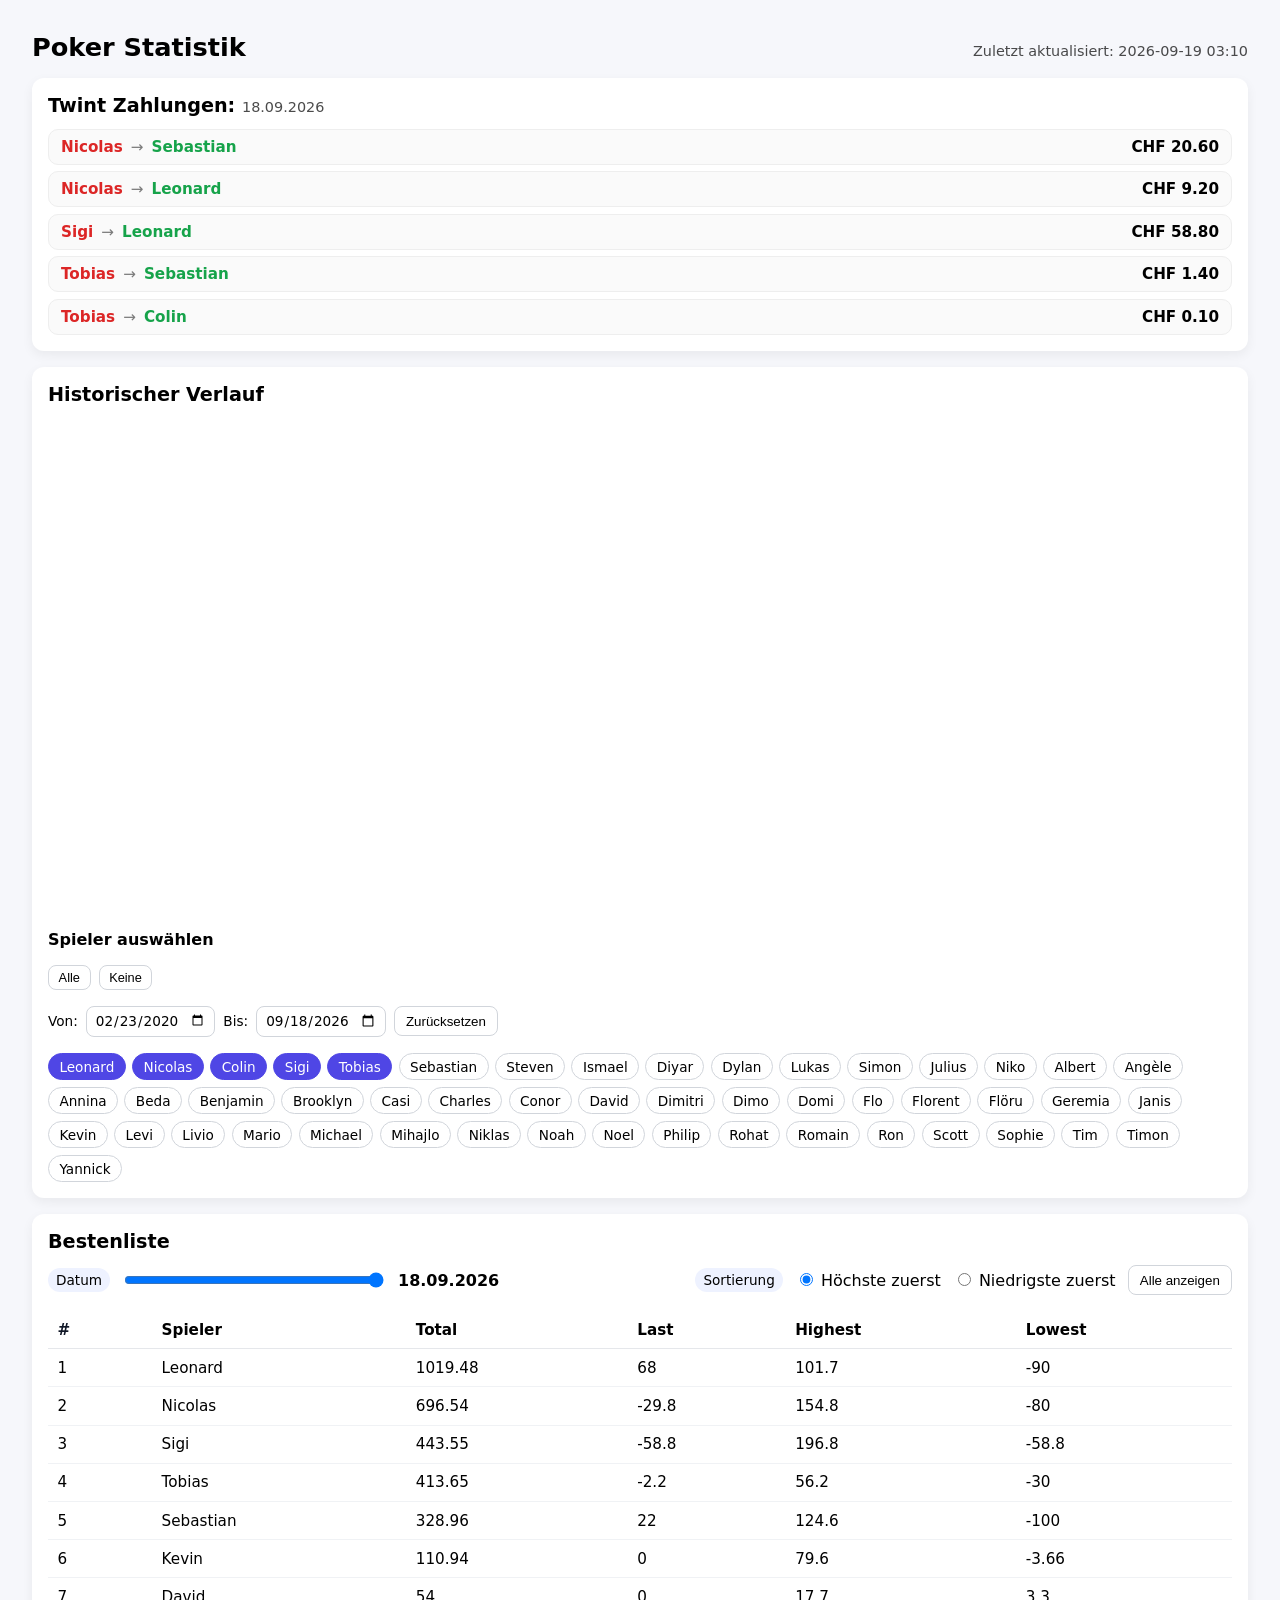
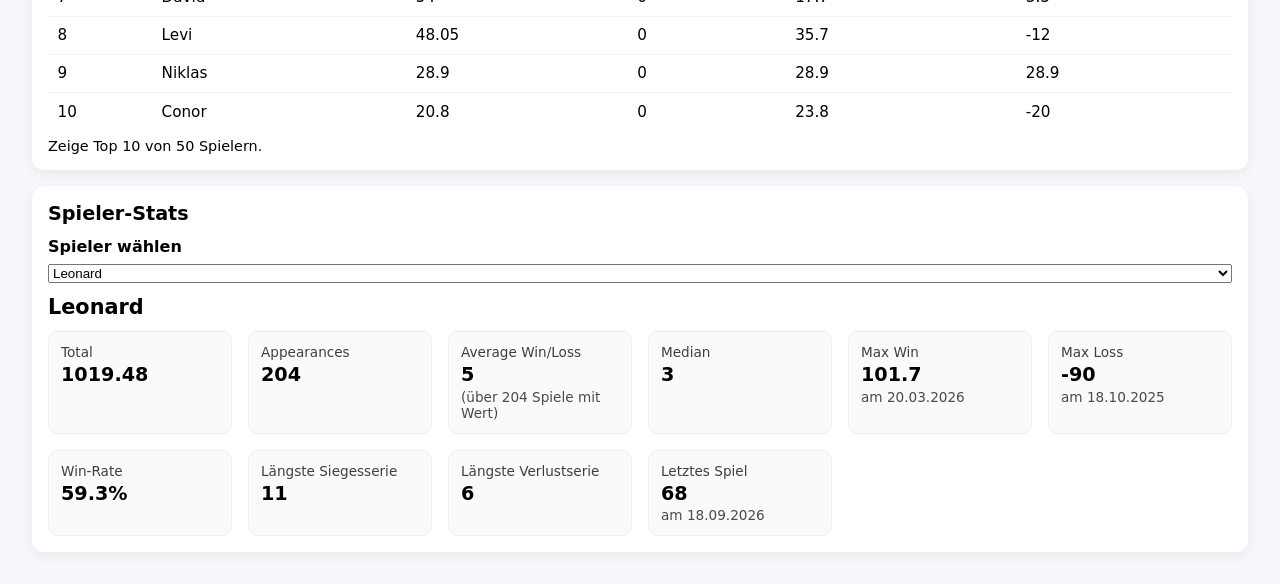
==== docs/index.html @ a85ef946 "no" ====
<!doctype html>
<html lang="de">
<head>
  <meta charset="utf-8" />
  <meta name="viewport" content="width=device-width, initial-scale=1" />
  <title>Poker Statistik</title>
  <style>
    :root { --gap: 1rem; }
    * { box-sizing: border-box; }
    body { font-family: system-ui, -apple-system, Segoe UI, Roboto, sans-serif; margin: 2rem; background: #f6f7fb; }
    header { display:flex; justify-content: space-between; align-items: baseline; gap: 1rem; flex-wrap: wrap; margin-bottom: 1rem; }
    h1 { margin: 0; font-size: 1.6rem; }
    .updated { font-size: 0.9rem; opacity: 0.7; }
    .card { background: #fff; border-radius: 12px; padding: 1rem; box-shadow: 0 4px 12px rgba(0,0,0,0.06); }
    .card h2 { margin: 0 0 .75rem; font-size: 1.2rem; }
    .controls { margin-top: .75rem; display: grid; gap: .5rem; }
    select { width: 100%; }
    small.hint { opacity: .75; }
    .grid-2 { display: grid; grid-template-columns: 1fr; gap: var(--gap); }
    @media (min-width: 900px) { .grid-2 { grid-template-columns: 1fr 1fr; } }

    /* Table */
    table { width: 100%; border-collapse: collapse; font-size: 0.95rem; }
    thead th { text-align: left; border-bottom: 1px solid #e5e7eb; padding: 0.6rem; cursor: pointer; user-select: none; }
    tbody td { border-top: 1px solid #f0f2f5; padding: 0.6rem; }
    tbody tr:hover { background: #fafbff; }
    .badge { display:inline-block; background:#eef2ff; padding:.25rem .5rem; border-radius:999px; font-size:.85rem; }
    .toolbar { display:flex; flex-wrap: wrap; gap: .5rem 1rem; align-items: center; justify-content: space-between; margin:.5rem 0 1rem; }
    .toolbar .left, .toolbar .right { display:flex; gap:.75rem; align-items:center; flex-wrap:wrap; }
    input[type="range"] { width: 260px; }
    button { border: 1px solid #d1d5db; background: #fff; border-radius: 8px; padding: .4rem .7rem; cursor: pointer; }
    button:hover { background: #f3f4f6; }
    kbd { background:#eee; border-radius:4px; padding:0 .3rem; border:1px solid #ddd; }
    .hint { font-size:.9rem; }
    .th-active { color:#111827; }

    /* Player Stats */
    .stats-header { display:flex; align-items: baseline; justify-content: space-between; gap: .75rem; flex-wrap: wrap; margin-top:.5rem; }
    .player-name { margin: .25rem 0 0; font-size: 1.3rem; }
    .stats-grid { display:grid; grid-template-columns: repeat(auto-fit, minmax(180px, 1fr)); gap: var(--gap); margin-top: .75rem; }
    .stat { background:#fafafa; border:1px solid #eee; border-radius: 10px; padding: .75rem; }
    .stat .label { font-size: .85rem; opacity: .75; margin-bottom: .2rem; }
    .stat .value { font-size: 1.2rem; font-weight: 600; }
    .stat .sub { font-size: .85rem; opacity: .7; margin-top:.15rem; }

    /* ── Mobile: chart + body ── */
    @media (max-width: 600px) {
      body { margin: .75rem; }
    }
    .chart-wrap { width: 100%; overflow: hidden; }

    /* ── Chip-based player picker ── */
    .chip-grid { display: flex; flex-wrap: wrap; gap: .4rem; margin-top: .5rem; }
    .chip {
      display: inline-block; padding: .3rem .65rem; border-radius: 999px;
      border: 1px solid #d1d5db; background: #fff; font-size: .85rem;
      cursor: pointer; user-select: none; transition: all .15s;
    }
    .chip.active { background: #4f46e5; color: #fff; border-color: #4f46e5; }
    .chip:hover { border-color: #9ca3af; }
    .chip-actions { display: flex; gap: .5rem; margin-top: .5rem; }
    .chip-actions button { font-size: .8rem; padding: .25rem .6rem; }

    /* ── Date range picker ── */
    .date-range { display: flex; flex-wrap: wrap; align-items: center; gap: .5rem; margin-top: .5rem; }
    .date-range label { font-size: .85rem; }
    .date-range input[type="date"] {
      border: 1px solid #d1d5db; border-radius: 8px; padding: .35rem .5rem;
      font-size: .85rem; font-family: inherit;
    }

    /* ── Twint payments ── */
    .payments-list { display: grid; gap: .4rem; margin-top: .5rem; }
    .payment-row {
      display: flex; align-items: center; gap: .5rem;
      background: #fafafa; border: 1px solid #eee; border-radius: 10px;
      padding: .5rem .75rem; font-size: .95rem;
    }
    .payment-arrow { opacity: .5; }
    .payment-amount { margin-left: auto; font-weight: 600; white-space: nowrap; }
    .payment-from { color: #dc2626; font-weight: 600; }
    .payment-to { color: #16a34a; font-weight: 600; }
  </style>
</head>
<body>
  <header>
    <h1>Poker Statistik</h1>
    <div class="updated">Zuletzt aktualisiert: 2026-09-19 03:10</div>
  </header>

  <!-- Twint Zahlungen -->
  <section class="card" style="margin-bottom: var(--gap);">
    <h2>Twint Zahlungen: <span style="font-weight:400; font-size:.9rem; opacity:.7;">18.09.2026</span></h2>
    
      <div class="payments-list">
        
          <div class="payment-row">
            <span class="payment-from">Nicolas</span>
            <span class="payment-arrow">→</span>
            <span class="payment-to">Sebastian</span>
            <span class="payment-amount">CHF 20.60</span>
          </div>
        
          <div class="payment-row">
            <span class="payment-from">Nicolas</span>
            <span class="payment-arrow">→</span>
            <span class="payment-to">Leonard</span>
            <span class="payment-amount">CHF 9.20</span>
          </div>
        
          <div class="payment-row">
            <span class="payment-from">Sigi</span>
            <span class="payment-arrow">→</span>
            <span class="payment-to">Leonard</span>
            <span class="payment-amount">CHF 58.80</span>
          </div>
        
          <div class="payment-row">
            <span class="payment-from">Tobias</span>
            <span class="payment-arrow">→</span>
            <span class="payment-to">Sebastian</span>
            <span class="payment-amount">CHF 1.40</span>
          </div>
        
          <div class="payment-row">
            <span class="payment-from">Tobias</span>
            <span class="payment-arrow">→</span>
            <span class="payment-to">Colin</span>
            <span class="payment-amount">CHF 0.10</span>
          </div>
        
      </div>
    
  </section>

  <!-- Historischer Verlauf -->
  <section class="card">
    <h2>Historischer Verlauf</h2>

    <div class="chart-wrap">
      <div>                        <script type="text/javascript">window.PlotlyConfig = {MathJaxConfig: 'local'};</script>
        <script charset="utf-8" src="https://cdn.plot.ly/plotly-3.1.1.min.js" integrity="sha256-HUEFyfiTnZJxCxur99FjbKYTvKSzwDaD3/x5TqHpFu4=" crossorigin="anonymous"></script>                <div id="historical_chart" class="plotly-graph-div" style="height:500px; width:100%;"></div>            <script type="text/javascript">                window.PLOTLYENV=window.PLOTLYENV || {};                                if (document.getElementById("historical_chart")) {                    Plotly.newPlot(                        "historical_chart",                        [{"connectgaps":false,"hovertemplate":"%{x|%d.%m.%Y}\u003cbr\u003e%{y}\u003cextra\u003eLeonard\u003c\u002fextra\u003e","marker":{"size":[6,6,6,6,6,6,6,6,6,6,6,6,6,6,6,6,6,6,6,6,6,6,6,6,6,6,6,6,6,6,6,6,6,6,6,6,6,6,6,6,6,6,6,6,6,6,6,6,6,6,6,6,6,6,6,6,6,6,6,6,6,6,6,6,6,6,6,6,6,6,6,6,6,6,6,6,6,6,6,6,6,6,6,6,6,6,6,6,6,6,6,6,6,6,6,6,6,6,6,6,6,6,6,6,6,6,6,6,6,6,6,6,6,6,6,6,6,6,6,6,6,6,6,6,6,6,6,6,6,6,6,6,6,6,6,6,6,6,6,6,6,6,6,6,6,6,6,6,6,6,6,6,6,6,6,6,6,6,6,6,6,6,6,6,6,6,6,6,6,6,6,6,6,6,6,0,6,6,6,6,0,6,6,6,6,6,6,6,6,6,6,6,6,6,6,6,6,6,6,6,6,6,6,0,6,6,6]},"mode":"lines+markers","name":"Leonard","x":["2020-02-23T00:00:00.000000000","2020-03-13T00:00:00.000000000","2020-04-03T00:00:00.000000000","2020-04-24T00:00:00.000000000","2020-05-15T00:00:00.000000000","2020-05-23T00:00:00.000000000","2020-06-07T00:00:00.000000000","2020-06-12T00:00:00.000000000","2020-06-19T00:00:00.000000000","2020-06-27T00:00:00.000000000","2020-07-05T00:00:00.000000000","2020-08-14T00:00:00.000000000","2020-08-21T00:00:00.000000000","2020-09-13T00:00:00.000000000","2020-09-19T00:00:00.000000000","2020-10-03T00:00:00.000000000","2020-10-17T00:00:00.000000000","2020-10-31T00:00:00.000000000","2020-11-14T00:00:00.000000000","2020-11-28T00:00:00.000000000","2020-12-12T00:00:00.000000000","2020-12-26T00:00:00.000000000","2021-01-09T00:00:00.000000000","2021-01-23T00:00:00.000000000","2021-02-13T00:00:00.000000000","2021-03-13T00:00:00.000000000","2021-04-17T00:00:00.000000000","2021-05-15T00:00:00.000000000","2021-06-12T00:00:00.000000000","2021-08-18T00:00:00.000000000","2021-09-04T00:00:00.000000000","2021-10-09T00:00:00.000000000","2021-11-13T00:00:00.000000000","2021-11-27T00:00:00.000000000","2021-12-11T00:00:00.000000000","2022-02-19T00:00:00.000000000","2022-02-25T00:00:00.000000000","2022-03-04T00:00:00.000000000","2022-03-11T00:00:00.000000000","2022-04-01T00:00:00.000000000","2022-04-08T00:00:00.000000000","2022-04-22T00:00:00.000000000","2022-05-21T00:00:00.000000000","2022-06-10T00:00:00.000000000","2022-06-24T00:00:00.000000000","2022-07-08T00:00:00.000000000","2022-08-13T00:00:00.000000000","2022-08-19T00:00:00.000000000","2022-09-03T00:00:00.000000000","2022-09-09T00:00:00.000000000","2022-09-17T00:00:00.000000000","2022-09-23T00:00:00.000000000","2022-09-30T00:00:00.000000000","2022-10-21T00:00:00.000000000","2022-10-28T00:00:00.000000000","2022-11-04T00:00:00.000000000","2022-11-18T00:00:00.000000000","2022-11-25T00:00:00.000000000","2022-12-10T00:00:00.000000000","2022-12-17T00:00:00.000000000","2022-12-23T00:00:00.000000000","2022-12-30T00:00:00.000000000","2023-01-14T00:00:00.000000000","2023-01-20T00:00:00.000000000","2023-01-27T00:00:00.000000000","2023-02-02T00:00:00.000000000","2023-02-11T00:00:00.000000000","2023-02-17T00:00:00.000000000","2023-02-24T00:00:00.000000000","2023-03-03T00:00:00.000000000","2023-03-10T00:00:00.000000000","2023-03-17T00:00:00.000000000","2023-03-25T00:00:00.000000000","2023-04-01T00:00:00.000000000","2023-04-08T00:00:00.000000000","2023-04-15T00:00:00.000000000","2023-04-21T00:00:00.000000000","2023-04-28T00:00:00.000000000","2023-05-12T00:00:00.000000000","2023-05-19T00:00:00.000000000","2023-05-26T00:00:00.000000000","2023-06-09T00:00:00.000000000","2023-06-16T00:00:00.000000000","2023-06-23T00:00:00.000000000","2023-07-07T00:00:00.000000000","2023-07-13T00:00:00.000000000","2023-07-28T00:00:00.000000000","2023-08-11T00:00:00.000000000","2023-08-25T00:00:00.000000000","2023-09-01T00:00:00.000000000","2023-09-08T00:00:00.000000000","2023-09-15T00:00:00.000000000","2023-09-22T00:00:00.000000000","2023-09-29T00:00:00.000000000","2023-10-06T00:00:00.000000000","2023-10-13T00:00:00.000000000","2023-10-20T00:00:00.000000000","2023-10-27T00:00:00.000000000","2023-11-17T00:00:00.000000000","2023-11-24T00:00:00.000000000","2023-12-08T00:00:00.000000000","2023-12-22T00:00:00.000000000","2024-01-05T00:00:00.000000000","2024-01-13T00:00:00.000000000","2024-01-20T00:00:00.000000000","2024-01-27T00:00:00.000000000","2024-02-02T00:00:00.000000000","2024-02-10T00:00:00.000000000","2024-02-16T00:00:00.000000000","2024-03-16T00:00:00.000000000","2024-03-23T00:00:00.000000000","2024-03-29T00:00:00.000000000","2024-04-05T00:00:00.000000000","2024-04-12T00:00:00.000000000","2024-04-19T00:00:00.000000000","2024-04-27T00:00:00.000000000","2024-05-03T00:00:00.000000000","2024-05-20T00:00:00.000000000","2024-05-24T00:00:00.000000000","2024-05-31T00:00:00.000000000","2024-06-07T00:00:00.000000000","2024-06-14T00:00:00.000000000","2024-06-21T00:00:00.000000000","2024-06-29T00:00:00.000000000","2024-07-12T00:00:00.000000000","2024-07-26T00:00:00.000000000","2024-08-02T00:00:00.000000000","2024-08-16T00:00:00.000000000","2024-09-06T00:00:00.000000000","2024-09-13T00:00:00.000000000","2024-09-20T00:00:00.000000000","2024-09-27T00:00:00.000000000","2024-10-04T00:00:00.000000000","2024-10-11T00:00:00.000000000","2024-10-18T00:00:00.000000000","2024-11-01T00:00:00.000000000","2024-11-08T00:00:00.000000000","2024-11-15T00:00:00.000000000","2024-11-22T00:00:00.000000000","2024-11-29T00:00:00.000000000","2024-12-06T00:00:00.000000000","2024-12-13T00:00:00.000000000","2024-12-20T00:00:00.000000000","2025-01-10T00:00:00.000000000","2025-01-24T00:00:00.000000000","2025-01-31T00:00:00.000000000","2025-02-28T00:00:00.000000000","2025-03-07T00:00:00.000000000","2025-03-14T00:00:00.000000000","2025-03-22T00:00:00.000000000","2025-03-29T00:00:00.000000000","2025-04-04T00:00:00.000000000","2025-04-11T00:00:00.000000000","2025-04-25T00:00:00.000000000","2025-05-02T00:00:00.000000000","2025-05-09T00:00:00.000000000","2025-05-23T00:00:00.000000000","2025-05-30T00:00:00.000000000","2025-06-06T00:00:00.000000000","2025-06-13T00:00:00.000000000","2025-07-05T00:00:00.000000000","2025-07-25T00:00:00.000000000","2025-08-08T00:00:00.000000000","2025-08-15T00:00:00.000000000","2025-09-06T00:00:00.000000000","2025-09-12T00:00:00.000000000","2025-09-19T00:00:00.000000000","2025-09-26T00:00:00.000000000","2025-10-03T00:00:00.000000000","2025-10-10T00:00:00.000000000","2025-10-18T00:00:00.000000000","2025-10-24T00:00:00.000000000","2025-10-31T00:00:00.000000000","2025-11-07T00:00:00.000000000","2025-11-14T00:00:00.000000000","2025-11-21T00:00:00.000000000","2025-11-28T00:00:00.000000000","2025-12-05T00:00:00.000000000","2025-12-12T00:00:00.000000000","2025-12-19T00:00:00.000000000","2026-01-02T00:00:00.000000000","2026-01-09T00:00:00.000000000","2026-01-16T00:00:00.000000000","2026-01-23T00:00:00.000000000","2026-01-30T00:00:00.000000000","2026-02-20T00:00:00.000000000","2026-02-27T00:00:00.000000000","2026-03-06T00:00:00.000000000","2026-03-13T00:00:00.000000000","2026-03-20T00:00:00.000000000","2026-03-27T00:00:00.000000000","2026-04-03T00:00:00.000000000","2026-04-10T00:00:00.000000000","2026-04-17T00:00:00.000000000","2026-04-24T00:00:00.000000000","2026-05-01T00:00:00.000000000","2026-05-08T00:00:00.000000000","2026-05-22T00:00:00.000000000","2026-06-12T00:00:00.000000000","2026-06-26T00:00:00.000000000","2026-07-24T00:00:00.000000000","2026-07-31T00:00:00.000000000","2026-08-07T00:00:00.000000000","2026-08-14T00:00:00.000000000","2026-08-28T00:00:00.000000000","2026-09-11T00:00:00.000000000","2026-09-18T00:00:00.000000000"],"y":{"dtype":"f8","bdata":"AAAAAAAAEEAAAAAAAAAcQAAAAAAAACRAAAAAAAAAMEAAAAAAAAAzQAAAAAAAADZAAAAAAAAAOUDNzMzMzMw9QM3MzMzMTD9AZmZmZmZmQUBmZmZmZiZIQGZmZmZmJkNAMjMzMzOzP0AyMzMzM7M\u002fQDIzMzMzsz1AmJmZmZmZOkDLzMzMzMw7QJiZmZmZGTxAMjMzMzOzOEAyMzMzMzM4QDIzMzMzszpAMjMzMzOzOkAyMzMzM7MwQGVmZmZmZjdAZWZmZmZmOUBlZmZmZmY5QP\u002f\u002f\u002f\u002f\u002f\u002ff0JA\u002f\u002f\u002f\u002f\u002f\u002f\u002f\[base64]\[base64]\[base64]\u002f+EQNejcD0Kj4dA16NwPQpPhkAK16NwPaaGQKRwPQrXP4hA16NwPQpLi0BxPQrXo3CNQHE9CtejoIpA16NwPQp\[base64]"},"type":"scatter"},{"connectgaps":false,"hovertemplate":"%{x|%d.%m.%Y}\u003cbr\u003e%{y}\u003cextra\u003eNicolas\u003c\u002fextra\u003e","marker":{"size":[6,6,6,6,6,6,6,6,6,6,6,6,6,6,6,6,6,6,6,6,6,6,6,6,6,6,6,6,6,6,6,6,6,6,6,0,6,6,6,6,0,6,6,0,6,6,6,6,6,6,6,6,6,6,6,6,6,6,6,6,6,6,6,6,6,6,6,6,6,6,6,6,6,6,6,6,6,6,6,6,6,6,6,6,6,6,0,6,6,6,6,6,6,6,6,6,6,0,6,6,6,6,6,6,6,6,6,6,0,6,6,6,6,6,6,6,6,6,6,6,6,6,6,6,6,6,6,6,6,6,6,6,6,6,6,0,6,6,6,6,6,6,6,6,6,6,6,6,6,6,0,6,6,6,6,6,6,6,6,6,6,6,6,6,6,6,6,0,6,6,6,6,6,6,6,6,6,6,0,6,6,6,6,6,6,6,6,6,6,6,6,6,6,6,6,6,6,6,6,6,6,0,6,6,6,6,6]},"mode":"lines+markers","name":"Nicolas","x":["2020-02-23T00:00:00.000000000","2020-03-13T00:00:00.000000000","2020-04-03T00:00:00.000000000","2020-04-24T00:00:00.000000000","2020-05-15T00:00:00.000000000","2020-05-23T00:00:00.000000000","2020-06-07T00:00:00.000000000","2020-06-12T00:00:00.000000000","2020-06-19T00:00:00.000000000","2020-06-27T00:00:00.000000000","2020-07-05T00:00:00.000000000","2020-08-14T00:00:00.000000000","2020-08-21T00:00:00.000000000","2020-09-13T00:00:00.000000000","2020-09-19T00:00:00.000000000","2020-10-03T00:00:00.000000000","2020-10-17T00:00:00.000000000","2020-10-31T00:00:00.000000000","2020-11-14T00:00:00.000000000","2020-11-28T00:00:00.000000000","2020-12-12T00:00:00.000000000","2020-12-26T00:00:00.000000000","2021-01-09T00:00:00.000000000","2021-01-23T00:00:00.000000000","2021-02-13T00:00:00.000000000","2021-03-13T00:00:00.000000000","2021-04-17T00:00:00.000000000","2021-05-15T00:00:00.000000000","2021-06-12T00:00:00.000000000","2021-08-18T00:00:00.000000000","2021-09-04T00:00:00.000000000","2021-10-09T00:00:00.000000000","2021-11-13T00:00:00.000000000","2021-11-27T00:00:00.000000000","2021-12-11T00:00:00.000000000","2022-02-19T00:00:00.000000000","2022-02-25T00:00:00.000000000","2022-03-04T00:00:00.000000000","2022-03-11T00:00:00.000000000","2022-04-01T00:00:00.000000000","2022-04-08T00:00:00.000000000","2022-04-22T00:00:00.000000000","2022-05-21T00:00:00.000000000","2022-06-10T00:00:00.000000000","2022-06-24T00:00:00.000000000","2022-07-08T00:00:00.000000000","2022-08-13T00:00:00.000000000","2022-08-19T00:00:00.000000000","2022-09-03T00:00:00.000000000","2022-09-09T00:00:00.000000000","2022-09-17T00:00:00.000000000","2022-09-23T00:00:00.000000000","2022-09-30T00:00:00.000000000","2022-10-21T00:00:00.000000000","2022-10-28T00:00:00.000000000","2022-11-04T00:00:00.000000000","2022-11-18T00:00:00.000000000","2022-11-25T00:00:00.000000000","2022-12-10T00:00:00.000000000","2022-12-17T00:00:00.000000000","2022-12-23T00:00:00.000000000","2022-12-30T00:00:00.000000000","2023-01-14T00:00:00.000000000","2023-01-20T00:00:00.000000000","2023-01-27T00:00:00.000000000","2023-02-02T00:00:00.000000000","2023-02-11T00:00:00.000000000","2023-02-17T00:00:00.000000000","2023-02-24T00:00:00.000000000","2023-03-03T00:00:00.000000000","2023-03-10T00:00:00.000000000","2023-03-17T00:00:00.000000000","2023-03-25T00:00:00.000000000","2023-04-01T00:00:00.000000000","2023-04-08T00:00:00.000000000","2023-04-15T00:00:00.000000000","2023-04-21T00:00:00.000000000","2023-04-28T00:00:00.000000000","2023-05-12T00:00:00.000000000","2023-05-19T00:00:00.000000000","2023-05-26T00:00:00.000000000","2023-06-09T00:00:00.000000000","2023-06-16T00:00:00.000000000","2023-06-23T00:00:00.000000000","2023-07-07T00:00:00.000000000","2023-07-13T00:00:00.000000000","2023-07-28T00:00:00.000000000","2023-08-11T00:00:00.000000000","2023-08-25T00:00:00.000000000","2023-09-01T00:00:00.000000000","2023-09-08T00:00:00.000000000","2023-09-15T00:00:00.000000000","2023-09-22T00:00:00.000000000","2023-09-29T00:00:00.000000000","2023-10-06T00:00:00.000000000","2023-10-13T00:00:00.000000000","2023-10-20T00:00:00.000000000","2023-10-27T00:00:00.000000000","2023-11-17T00:00:00.000000000","2023-11-24T00:00:00.000000000","2023-12-08T00:00:00.000000000","2023-12-22T00:00:00.000000000","2024-01-05T00:00:00.000000000","2024-01-13T00:00:00.000000000","2024-01-20T00:00:00.000000000","2024-01-27T00:00:00.000000000","2024-02-02T00:00:00.000000000","2024-02-10T00:00:00.000000000","2024-02-16T00:00:00.000000000","2024-03-16T00:00:00.000000000","2024-03-23T00:00:00.000000000","2024-03-29T00:00:00.000000000","2024-04-05T00:00:00.000000000","2024-04-12T00:00:00.000000000","2024-04-19T00:00:00.000000000","2024-04-27T00:00:00.000000000","2024-05-03T00:00:00.000000000","2024-05-20T00:00:00.000000000","2024-05-24T00:00:00.000000000","2024-05-31T00:00:00.000000000","2024-06-07T00:00:00.000000000","2024-06-14T00:00:00.000000000","2024-06-21T00:00:00.000000000","2024-06-29T00:00:00.000000000","2024-07-12T00:00:00.000000000","2024-07-26T00:00:00.000000000","2024-08-02T00:00:00.000000000","2024-08-16T00:00:00.000000000","2024-09-06T00:00:00.000000000","2024-09-13T00:00:00.000000000","2024-09-20T00:00:00.000000000","2024-09-27T00:00:00.000000000","2024-10-04T00:00:00.000000000","2024-10-11T00:00:00.000000000","2024-10-18T00:00:00.000000000","2024-11-01T00:00:00.000000000","2024-11-08T00:00:00.000000000","2024-11-15T00:00:00.000000000","2024-11-22T00:00:00.000000000","2024-11-29T00:00:00.000000000","2024-12-06T00:00:00.000000000","2024-12-13T00:00:00.000000000","2024-12-20T00:00:00.000000000","2025-01-10T00:00:00.000000000","2025-01-24T00:00:00.000000000","2025-01-31T00:00:00.000000000","2025-02-28T00:00:00.000000000","2025-03-07T00:00:00.000000000","2025-03-14T00:00:00.000000000","2025-03-22T00:00:00.000000000","2025-03-29T00:00:00.000000000","2025-04-04T00:00:00.000000000","2025-04-11T00:00:00.000000000","2025-04-25T00:00:00.000000000","2025-05-02T00:00:00.000000000","2025-05-09T00:00:00.000000000","2025-05-23T00:00:00.000000000","2025-05-30T00:00:00.000000000","2025-06-06T00:00:00.000000000","2025-06-13T00:00:00.000000000","2025-07-05T00:00:00.000000000","2025-07-25T00:00:00.000000000","2025-08-08T00:00:00.000000000","2025-08-15T00:00:00.000000000","2025-09-06T00:00:00.000000000","2025-09-12T00:00:00.000000000","2025-09-19T00:00:00.000000000","2025-09-26T00:00:00.000000000","2025-10-03T00:00:00.000000000","2025-10-10T00:00:00.000000000","2025-10-18T00:00:00.000000000","2025-10-24T00:00:00.000000000","2025-10-31T00:00:00.000000000","2025-11-07T00:00:00.000000000","2025-11-14T00:00:00.000000000","2025-11-21T00:00:00.000000000","2025-11-28T00:00:00.000000000","2025-12-05T00:00:00.000000000","2025-12-12T00:00:00.000000000","2025-12-19T00:00:00.000000000","2026-01-02T00:00:00.000000000","2026-01-09T00:00:00.000000000","2026-01-16T00:00:00.000000000","2026-01-23T00:00:00.000000000","2026-01-30T00:00:00.000000000","2026-02-20T00:00:00.000000000","2026-02-27T00:00:00.000000000","2026-03-06T00:00:00.000000000","2026-03-13T00:00:00.000000000","2026-03-20T00:00:00.000000000","2026-03-27T00:00:00.000000000","2026-04-03T00:00:00.000000000","2026-04-10T00:00:00.000000000","2026-04-17T00:00:00.000000000","2026-04-24T00:00:00.000000000","2026-05-01T00:00:00.000000000","2026-05-08T00:00:00.000000000","2026-05-22T00:00:00.000000000","2026-06-12T00:00:00.000000000","2026-06-26T00:00:00.000000000","2026-07-24T00:00:00.000000000","2026-07-31T00:00:00.000000000","2026-08-07T00:00:00.000000000","2026-08-14T00:00:00.000000000","2026-08-28T00:00:00.000000000","2026-09-11T00:00:00.000000000","2026-09-18T00:00:00.000000000"],"y":{"dtype":"f8","bdata":"AAAAAAAAK8AAAAAAAIAxwAAAAAAAgDTAAAAAAACAO8AAAAAAAAA+wAAAAAAAAELAAAAAAABAQcDNzMzMzAxDwM3MzMzMDEXAMzMzMzOzRMAzMzMzM3NGwDMzMzMz80XAMzMzMzNzRcAzMzMzM\[base64]\u002f\u002f\u002f\u002f\u002f\u002f\[base64]\[base64]\u002ffUAehetRuK6BQB6F61G4moJAHoXrUbiqgUBRuB6F61GCQLgehetRKIdAHoXrUbiah0C4HoXrUXCGQB6F61G4soZA61G4HoUDiEDrUbgehROHQOtRuB6F44RAHoXrUbhGhUAehetRuMaCQOtRuB6Fl4NA61G4HoW\u002fg0DrUbgehXOFQOtRuB6F04RA61G4HoXThEBRuB6F65WFQOtRuB6F14RAhetRuB5RhkAfhetRuLKGQLkehetRxIVA"},"type":"scatter"},{"connectgaps":false,"hovertemplate":"%{x|%d.%m.%Y}\u003cbr\u003e%{y}\u003cextra\u003eColin\u003c\u002fextra\u003e","marker":{"size":[0,0,0,0,0,0,0,0,0,0,0,0,0,0,0,0,0,0,0,0,0,0,0,0,0,0,0,0,0,0,0,0,0,0,0,0,0,0,0,0,0,0,0,0,0,0,0,0,0,0,0,6,6,6,6,6,6,6,0,6,6,6,6,6,6,6,6,6,6,6,6,6,6,0,6,6,6,6,6,6,0,6,0,6,6,6,6,6,6,6,6,6,6,6,6,6,6,6,6,6,6,6,6,0,6,6,0,6,6,6,6,6,6,6,6,6,0,6,6,6,6,6,6,6,6,6,6,6,6,6,0,0,6,6,6,6,6,6,6,6,6,6,6,0,0,6,6,6,6,0,6,6,6,6,6,0,6,6,6,6,0,6,6,6,6,6,6,0,6,6,6,6,6,6,6,0,6,6,6,6,6,6,6,6,6,6,6,6,6,6,6,6,6,6,6,6,6,6,6,6,6,6,6,6,0,0,6]},"mode":"lines+markers","name":"Colin","x":["2020-02-23T00:00:00.000000000","2020-03-13T00:00:00.000000000","2020-04-03T00:00:00.000000000","2020-04-24T00:00:00.000000000","2020-05-15T00:00:00.000000000","2020-05-23T00:00:00.000000000","2020-06-07T00:00:00.000000000","2020-06-12T00:00:00.000000000","2020-06-19T00:00:00.000000000","2020-06-27T00:00:00.000000000","2020-07-05T00:00:00.000000000","2020-08-14T00:00:00.000000000","2020-08-21T00:00:00.000000000","2020-09-13T00:00:00.000000000","2020-09-19T00:00:00.000000000","2020-10-03T00:00:00.000000000","2020-10-17T00:00:00.000000000","2020-10-31T00:00:00.000000000","2020-11-14T00:00:00.000000000","2020-11-28T00:00:00.000000000","2020-12-12T00:00:00.000000000","2020-12-26T00:00:00.000000000","2021-01-09T00:00:00.000000000","2021-01-23T00:00:00.000000000","2021-02-13T00:00:00.000000000","2021-03-13T00:00:00.000000000","2021-04-17T00:00:00.000000000","2021-05-15T00:00:00.000000000","2021-06-12T00:00:00.000000000","2021-08-18T00:00:00.000000000","2021-09-04T00:00:00.000000000","2021-10-09T00:00:00.000000000","2021-11-13T00:00:00.000000000","2021-11-27T00:00:00.000000000","2021-12-11T00:00:00.000000000","2022-02-19T00:00:00.000000000","2022-02-25T00:00:00.000000000","2022-03-04T00:00:00.000000000","2022-03-11T00:00:00.000000000","2022-04-01T00:00:00.000000000","2022-04-08T00:00:00.000000000","2022-04-22T00:00:00.000000000","2022-05-21T00:00:00.000000000","2022-06-10T00:00:00.000000000","2022-06-24T00:00:00.000000000","2022-07-08T00:00:00.000000000","2022-08-13T00:00:00.000000000","2022-08-19T00:00:00.000000000","2022-09-03T00:00:00.000000000","2022-09-09T00:00:00.000000000","2022-09-17T00:00:00.000000000","2022-09-23T00:00:00.000000000","2022-09-30T00:00:00.000000000","2022-10-21T00:00:00.000000000","2022-10-28T00:00:00.000000000","2022-11-04T00:00:00.000000000","2022-11-18T00:00:00.000000000","2022-11-25T00:00:00.000000000","2022-12-10T00:00:00.000000000","2022-12-17T00:00:00.000000000","2022-12-23T00:00:00.000000000","2022-12-30T00:00:00.000000000","2023-01-14T00:00:00.000000000","2023-01-20T00:00:00.000000000","2023-01-27T00:00:00.000000000","2023-02-02T00:00:00.000000000","2023-02-11T00:00:00.000000000","2023-02-17T00:00:00.000000000","2023-02-24T00:00:00.000000000","2023-03-03T00:00:00.000000000","2023-03-10T00:00:00.000000000","2023-03-17T00:00:00.000000000","2023-03-25T00:00:00.000000000","2023-04-01T00:00:00.000000000","2023-04-08T00:00:00.000000000","2023-04-15T00:00:00.000000000","2023-04-21T00:00:00.000000000","2023-04-28T00:00:00.000000000","2023-05-12T00:00:00.000000000","2023-05-19T00:00:00.000000000","2023-05-26T00:00:00.000000000","2023-06-09T00:00:00.000000000","2023-06-16T00:00:00.000000000","2023-06-23T00:00:00.000000000","2023-07-07T00:00:00.000000000","2023-07-13T00:00:00.000000000","2023-07-28T00:00:00.000000000","2023-08-11T00:00:00.000000000","2023-08-25T00:00:00.000000000","2023-09-01T00:00:00.000000000","2023-09-08T00:00:00.000000000","2023-09-15T00:00:00.000000000","2023-09-22T00:00:00.000000000","2023-09-29T00:00:00.000000000","2023-10-06T00:00:00.000000000","2023-10-13T00:00:00.000000000","2023-10-20T00:00:00.000000000","2023-10-27T00:00:00.000000000","2023-11-17T00:00:00.000000000","2023-11-24T00:00:00.000000000","2023-12-08T00:00:00.000000000","2023-12-22T00:00:00.000000000","2024-01-05T00:00:00.000000000","2024-01-13T00:00:00.000000000","2024-01-20T00:00:00.000000000","2024-01-27T00:00:00.000000000","2024-02-02T00:00:00.000000000","2024-02-10T00:00:00.000000000","2024-02-16T00:00:00.000000000","2024-03-16T00:00:00.000000000","2024-03-23T00:00:00.000000000","2024-03-29T00:00:00.000000000","2024-04-05T00:00:00.000000000","2024-04-12T00:00:00.000000000","2024-04-19T00:00:00.000000000","2024-04-27T00:00:00.000000000","2024-05-03T00:00:00.000000000","2024-05-20T00:00:00.000000000","2024-05-24T00:00:00.000000000","2024-05-31T00:00:00.000000000","2024-06-07T00:00:00.000000000","2024-06-14T00:00:00.000000000","2024-06-21T00:00:00.000000000","2024-06-29T00:00:00.000000000","2024-07-12T00:00:00.000000000","2024-07-26T00:00:00.000000000","2024-08-02T00:00:00.000000000","2024-08-16T00:00:00.000000000","2024-09-06T00:00:00.000000000","2024-09-13T00:00:00.000000000","2024-09-20T00:00:00.000000000","2024-09-27T00:00:00.000000000","2024-10-04T00:00:00.000000000","2024-10-11T00:00:00.000000000","2024-10-18T00:00:00.000000000","2024-11-01T00:00:00.000000000","2024-11-08T00:00:00.000000000","2024-11-15T00:00:00.000000000","2024-11-22T00:00:00.000000000","2024-11-29T00:00:00.000000000","2024-12-06T00:00:00.000000000","2024-12-13T00:00:00.000000000","2024-12-20T00:00:00.000000000","2025-01-10T00:00:00.000000000","2025-01-24T00:00:00.000000000","2025-01-31T00:00:00.000000000","2025-02-28T00:00:00.000000000","2025-03-07T00:00:00.000000000","2025-03-14T00:00:00.000000000","2025-03-22T00:00:00.000000000","2025-03-29T00:00:00.000000000","2025-04-04T00:00:00.000000000","2025-04-11T00:00:00.000000000","2025-04-25T00:00:00.000000000","2025-05-02T00:00:00.000000000","2025-05-09T00:00:00.000000000","2025-05-23T00:00:00.000000000","2025-05-30T00:00:00.000000000","2025-06-06T00:00:00.000000000","2025-06-13T00:00:00.000000000","2025-07-05T00:00:00.000000000","2025-07-25T00:00:00.000000000","2025-08-08T00:00:00.000000000","2025-08-15T00:00:00.000000000","2025-09-06T00:00:00.000000000","2025-09-12T00:00:00.000000000","2025-09-19T00:00:00.000000000","2025-09-26T00:00:00.000000000","2025-10-03T00:00:00.000000000","2025-10-10T00:00:00.000000000","2025-10-18T00:00:00.000000000","2025-10-24T00:00:00.000000000","2025-10-31T00:00:00.000000000","2025-11-07T00:00:00.000000000","2025-11-14T00:00:00.000000000","2025-11-21T00:00:00.000000000","2025-11-28T00:00:00.000000000","2025-12-05T00:00:00.000000000","2025-12-12T00:00:00.000000000","2025-12-19T00:00:00.000000000","2026-01-02T00:00:00.000000000","2026-01-09T00:00:00.000000000","2026-01-16T00:00:00.000000000","2026-01-23T00:00:00.000000000","2026-01-30T00:00:00.000000000","2026-02-20T00:00:00.000000000","2026-02-27T00:00:00.000000000","2026-03-06T00:00:00.000000000","2026-03-13T00:00:00.000000000","2026-03-20T00:00:00.000000000","2026-03-27T00:00:00.000000000","2026-04-03T00:00:00.000000000","2026-04-10T00:00:00.000000000","2026-04-17T00:00:00.000000000","2026-04-24T00:00:00.000000000","2026-05-01T00:00:00.000000000","2026-05-08T00:00:00.000000000","2026-05-22T00:00:00.000000000","2026-06-12T00:00:00.000000000","2026-06-26T00:00:00.000000000","2026-07-24T00:00:00.000000000","2026-07-31T00:00:00.000000000","2026-08-07T00:00:00.000000000","2026-08-14T00:00:00.000000000","2026-08-28T00:00:00.000000000","2026-09-11T00:00:00.000000000","2026-09-18T00:00:00.000000000"],"y":{"dtype":"f8","bdata":"AAAAAAAA+H8AAAAAAAD4fwAAAAAAAPh\u002fAAAAAAAA+H8AAAAAAAD4fwAAAAAAAPh\u002fAAAAAAAA+H8AAAAAAAD4fwAAAAAAAPh\u002fAAAAAAAA+H8AAAAAAAD4fwAAAAAAAPh\u002fAAAAAAAA+H8AAAAAAAD4fwAAAAAAAPh\u002fAAAAAAAA+H8AAAAAAAD4fwAAAAAAAPh\u002fAAAAAAAA+H8AAAAAAAD4fwAAAAAAAPh\u002fAAAAAAAA+H8AAAAAAAD4fwAAAAAAAPh\u002fAAAAAAAA+H8AAAAAAAD4fwAAAAAAAPh\u002fAAAAAAAA+H8AAAAAAAD4fwAAAAAAAPh\u002fAAAAAAAA+H8AAAAAAAD4fwAAAAAAAPh\u002fAAAAAAAA+H8AAAAAAAD4fwAAAAAAAPh\u002fAAAAAAAA+H8AAAAAAAD4fwAAAAAAAPh\u002fAAAAAAAA+H8AAAAAAAD4fwAAAAAAAPh\u002fAAAAAAAA+H8AAAAAAAD4fwAAAAAAAPh\u002fAAAAAAAA+H8AAAAAAAD4fwAAAAAAAPh\u002fAAAAAAAA+H8AAAAAAAD4fwAAAAAAAPh\u002fMzMzMzMzF8AyMzMzMzMDQGZmZmZmZjZA\u002f\u002f\u002f\u002f\u002f\u002f\u002f\u002fIEBmZmZmZmYqQDQzMzMzMxTAaGZmZmZmBMBoZmZmZmYEwM3MzMzMjDTAzczMzMwMMsCamZmZmRkswGZmZmZmBkvAMzMzMzMDVcAzMzMzM4NcwJmZmZmZiVvAmZmZmZmJWsCZmZmZmQldwJmZmZmZiV\[base64]\[base64]\u002fwArXo3A9wnzACtejcD1ie8AK16NwPUJ9wHA9CtejWH7AcD0K16PYfcBwPQrXowB\u002fwHA9CtejMH3AcD0K16NwfMBwPQrXo3B8wHA9CtejcHzAcD0K16PwfsAK16NwPdp5wArXo3A9OnnACtejcD16esAK16NwPZp9wArXo3A9Kn\u002fACtejcD3Kf8AK16NwPQp8wArXo3A9qnzACtejcD3afcCF61G4Hs2AwIXrUbgezYDAhetRuB7NgMCF61G4Hq2CwIXrUbge\[base64]\u002fCeJDA9ihcj8IYkcD2KFyPwhiRwJDC9ShcsJDAkML1KFxokMDtUbgehWWOwO1RuB6F9Y\u002fA9ihcj8JikcD2KFyPwkqRwJDC9ShcMJHAkML1KFyAkcDD9Shcj2uRwF2PwvUo95DAXY\u002fC9SgPksBdj8L1KCeTwF2PwvUo75PAXY\u002fC9SiPlMD3KFyPwtCTwJHC9ShcrJPAK1yPwvVvlMArXI\u002fC9eeUwCtcj8L1N5XAXo\u002fC9SjblcCRwvUoXM6VwPcoXI\u002fChJXAXY\u002fC9SjDlcBdj8L1KJGWwF2PwvUo4ZbAXY\u002fC9SgBlcBdj8L1KPGVwCpcj8L18ZXAKlyPwvXxlcAqXI\u002fC9fGVwMT1KFyP8ZXA"},"type":"scatter"},{"connectgaps":false,"hovertemplate":"%{x|%d.%m.%Y}\u003cbr\u003e%{y}\u003cextra\u003eSigi\u003c\u002fextra\u003e","marker":{"size":[0,0,0,0,0,0,0,0,0,0,0,0,0,0,0,0,0,0,0,0,0,0,0,0,0,0,0,0,0,0,0,0,0,0,0,0,0,0,0,0,0,0,0,0,0,0,0,0,0,0,0,0,0,0,0,0,0,0,0,0,0,0,0,0,0,0,0,0,0,0,0,0,0,0,0,0,0,0,0,0,0,0,0,0,0,0,0,0,0,0,0,0,0,0,0,0,0,0,0,0,0,0,0,0,0,0,0,0,0,0,0,0,0,0,0,0,0,0,6,6,0,6,6,0,0,0,6,0,6,6,0,6,0,0,0,6,6,0,6,6,0,0,0,0,0,0,0,0,0,0,0,6,0,6,6,6,0,6,6,0,0,6,6,6,0,6,6,6,0,0,6,0,6,6,6,6,6,6,0,6,0,0,0,0,0,0,0,0,6,0,6,6,6,6,6,0,6,6,0,0,6,6,6,6,6,6,6]},"mode":"lines+markers","name":"Sigi","x":["2020-02-23T00:00:00.000000000","2020-03-13T00:00:00.000000000","2020-04-03T00:00:00.000000000","2020-04-24T00:00:00.000000000","2020-05-15T00:00:00.000000000","2020-05-23T00:00:00.000000000","2020-06-07T00:00:00.000000000","2020-06-12T00:00:00.000000000","2020-06-19T00:00:00.000000000","2020-06-27T00:00:00.000000000","2020-07-05T00:00:00.000000000","2020-08-14T00:00:00.000000000","2020-08-21T00:00:00.000000000","2020-09-13T00:00:00.000000000","2020-09-19T00:00:00.000000000","2020-10-03T00:00:00.000000000","2020-10-17T00:00:00.000000000","2020-10-31T00:00:00.000000000","2020-11-14T00:00:00.000000000","2020-11-28T00:00:00.000000000","2020-12-12T00:00:00.000000000","2020-12-26T00:00:00.000000000","2021-01-09T00:00:00.000000000","2021-01-23T00:00:00.000000000","2021-02-13T00:00:00.000000000","2021-03-13T00:00:00.000000000","2021-04-17T00:00:00.000000000","2021-05-15T00:00:00.000000000","2021-06-12T00:00:00.000000000","2021-08-18T00:00:00.000000000","2021-09-04T00:00:00.000000000","2021-10-09T00:00:00.000000000","2021-11-13T00:00:00.000000000","2021-11-27T00:00:00.000000000","2021-12-11T00:00:00.000000000","2022-02-19T00:00:00.000000000","2022-02-25T00:00:00.000000000","2022-03-04T00:00:00.000000000","2022-03-11T00:00:00.000000000","2022-04-01T00:00:00.000000000","2022-04-08T00:00:00.000000000","2022-04-22T00:00:00.000000000","2022-05-21T00:00:00.000000000","2022-06-10T00:00:00.000000000","2022-06-24T00:00:00.000000000","2022-07-08T00:00:00.000000000","2022-08-13T00:00:00.000000000","2022-08-19T00:00:00.000000000","2022-09-03T00:00:00.000000000","2022-09-09T00:00:00.000000000","2022-09-17T00:00:00.000000000","2022-09-23T00:00:00.000000000","2022-09-30T00:00:00.000000000","2022-10-21T00:00:00.000000000","2022-10-28T00:00:00.000000000","2022-11-04T00:00:00.000000000","2022-11-18T00:00:00.000000000","2022-11-25T00:00:00.000000000","2022-12-10T00:00:00.000000000","2022-12-17T00:00:00.000000000","2022-12-23T00:00:00.000000000","2022-12-30T00:00:00.000000000","2023-01-14T00:00:00.000000000","2023-01-20T00:00:00.000000000","2023-01-27T00:00:00.000000000","2023-02-02T00:00:00.000000000","2023-02-11T00:00:00.000000000","2023-02-17T00:00:00.000000000","2023-02-24T00:00:00.000000000","2023-03-03T00:00:00.000000000","2023-03-10T00:00:00.000000000","2023-03-17T00:00:00.000000000","2023-03-25T00:00:00.000000000","2023-04-01T00:00:00.000000000","2023-04-08T00:00:00.000000000","2023-04-15T00:00:00.000000000","2023-04-21T00:00:00.000000000","2023-04-28T00:00:00.000000000","2023-05-12T00:00:00.000000000","2023-05-19T00:00:00.000000000","2023-05-26T00:00:00.000000000","2023-06-09T00:00:00.000000000","2023-06-16T00:00:00.000000000","2023-06-23T00:00:00.000000000","2023-07-07T00:00:00.000000000","2023-07-13T00:00:00.000000000","2023-07-28T00:00:00.000000000","2023-08-11T00:00:00.000000000","2023-08-25T00:00:00.000000000","2023-09-01T00:00:00.000000000","2023-09-08T00:00:00.000000000","2023-09-15T00:00:00.000000000","2023-09-22T00:00:00.000000000","2023-09-29T00:00:00.000000000","2023-10-06T00:00:00.000000000","2023-10-13T00:00:00.000000000","2023-10-20T00:00:00.000000000","2023-10-27T00:00:00.000000000","2023-11-17T00:00:00.000000000","2023-11-24T00:00:00.000000000","2023-12-08T00:00:00.000000000","2023-12-22T00:00:00.000000000","2024-01-05T00:00:00.000000000","2024-01-13T00:00:00.000000000","2024-01-20T00:00:00.000000000","2024-01-27T00:00:00.000000000","2024-02-02T00:00:00.000000000","2024-02-10T00:00:00.000000000","2024-02-16T00:00:00.000000000","2024-03-16T00:00:00.000000000","2024-03-23T00:00:00.000000000","2024-03-29T00:00:00.000000000","2024-04-05T00:00:00.000000000","2024-04-12T00:00:00.000000000","2024-04-19T00:00:00.000000000","2024-04-27T00:00:00.000000000","2024-05-03T00:00:00.000000000","2024-05-20T00:00:00.000000000","2024-05-24T00:00:00.000000000","2024-05-31T00:00:00.000000000","2024-06-07T00:00:00.000000000","2024-06-14T00:00:00.000000000","2024-06-21T00:00:00.000000000","2024-06-29T00:00:00.000000000","2024-07-12T00:00:00.000000000","2024-07-26T00:00:00.000000000","2024-08-02T00:00:00.000000000","2024-08-16T00:00:00.000000000","2024-09-06T00:00:00.000000000","2024-09-13T00:00:00.000000000","2024-09-20T00:00:00.000000000","2024-09-27T00:00:00.000000000","2024-10-04T00:00:00.000000000","2024-10-11T00:00:00.000000000","2024-10-18T00:00:00.000000000","2024-11-01T00:00:00.000000000","2024-11-08T00:00:00.000000000","2024-11-15T00:00:00.000000000","2024-11-22T00:00:00.000000000","2024-11-29T00:00:00.000000000","2024-12-06T00:00:00.000000000","2024-12-13T00:00:00.000000000","2024-12-20T00:00:00.000000000","2025-01-10T00:00:00.000000000","2025-01-24T00:00:00.000000000","2025-01-31T00:00:00.000000000","2025-02-28T00:00:00.000000000","2025-03-07T00:00:00.000000000","2025-03-14T00:00:00.000000000","2025-03-22T00:00:00.000000000","2025-03-29T00:00:00.000000000","2025-04-04T00:00:00.000000000","2025-04-11T00:00:00.000000000","2025-04-25T00:00:00.000000000","2025-05-02T00:00:00.000000000","2025-05-09T00:00:00.000000000","2025-05-23T00:00:00.000000000","2025-05-30T00:00:00.000000000","2025-06-06T00:00:00.000000000","2025-06-13T00:00:00.000000000","2025-07-05T00:00:00.000000000","2025-07-25T00:00:00.000000000","2025-08-08T00:00:00.000000000","2025-08-15T00:00:00.000000000","2025-09-06T00:00:00.000000000","2025-09-12T00:00:00.000000000","2025-09-19T00:00:00.000000000","2025-09-26T00:00:00.000000000","2025-10-03T00:00:00.000000000","2025-10-10T00:00:00.000000000","2025-10-18T00:00:00.000000000","2025-10-24T00:00:00.000000000","2025-10-31T00:00:00.000000000","2025-11-07T00:00:00.000000000","2025-11-14T00:00:00.000000000","2025-11-21T00:00:00.000000000","2025-11-28T00:00:00.000000000","2025-12-05T00:00:00.000000000","2025-12-12T00:00:00.000000000","2025-12-19T00:00:00.000000000","2026-01-02T00:00:00.000000000","2026-01-09T00:00:00.000000000","2026-01-16T00:00:00.000000000","2026-01-23T00:00:00.000000000","2026-01-30T00:00:00.000000000","2026-02-20T00:00:00.000000000","2026-02-27T00:00:00.000000000","2026-03-06T00:00:00.000000000","2026-03-13T00:00:00.000000000","2026-03-20T00:00:00.000000000","2026-03-27T00:00:00.000000000","2026-04-03T00:00:00.000000000","2026-04-10T00:00:00.000000000","2026-04-17T00:00:00.000000000","2026-04-24T00:00:00.000000000","2026-05-01T00:00:00.000000000","2026-05-08T00:00:00.000000000","2026-05-22T00:00:00.000000000","2026-06-12T00:00:00.000000000","2026-06-26T00:00:00.000000000","2026-07-24T00:00:00.000000000","2026-07-31T00:00:00.000000000","2026-08-07T00:00:00.000000000","2026-08-14T00:00:00.000000000","2026-08-28T00:00:00.000000000","2026-09-11T00:00:00.000000000","2026-09-18T00:00:00.000000000"],"y":{"dtype":"f8","bdata":"AAAAAAAA+H8AAAAAAAD4fwAAAAAAAPh\u002fAAAAAAAA+H8AAAAAAAD4fwAAAAAAAPh\u002fAAAAAAAA+H8AAAAAAAD4fwAAAAAAAPh\u002fAAAAAAAA+H8AAAAAAAD4fwAAAAAAAPh\u002fAAAAAAAA+H8AAAAAAAD4fwAAAAAAAPh\u002fAAAAAAAA+H8AAAAAAAD4fwAAAAAAAPh\u002fAAAAAAAA+H8AAAAAAAD4fwAAAAAAAPh\u002fAAAAAAAA+H8AAAAAAAD4fwAAAAAAAPh\u002fAAAAAAAA+H8AAAAAAAD4fwAAAAAAAPh\u002fAAAAAAAA+H8AAAAAAAD4fwAAAAAAAPh\u002fAAAAAAAA+H8AAAAAAAD4fwAAAAAAAPh\u002fAAAAAAAA+H8AAAAAAAD4fwAAAAAAAPh\u002fAAAAAAAA+H8AAAAAAAD4fwAAAAAAAPh\u002fAAAAAAAA+H8AAAAAAAD4fwAAAAAAAPh\u002fAAAAAAAA+H8AAAAAAAD4fwAAAAAAAPh\u002fAAAAAAAA+H8AAAAAAAD4fwAAAAAAAPh\u002fAAAAAAAA+H8AAAAAAAD4fwAAAAAAAPh\u002fAAAAAAAA+H8AAAAAAAD4fwAAAAAAAPh\u002fAAAAAAAA+H8AAAAAAAD4fwAAAAAAAPh\u002fAAAAAAAA+H8AAAAAAAD4fwAAAAAAAPh\u002fAAAAAAAA+H8AAAAAAAD4fwAAAAAAAPh\u002fAAAAAAAA+H8AAAAAAAD4fwAAAAAAAPh\u002fAAAAAAAA+H8AAAAAAAD4fwAAAAAAAPh\u002fAAAAAAAA+H8AAAAAAAD4fwAAAAAAAPh\u002fAAAAAAAA+H8AAAAAAAD4fwAAAAAAAPh\u002fAAAAAAAA+H8AAAAAAAD4fwAAAAAAAPh\u002fAAAAAAAA+H8AAAAAAAD4fwAAAAAAAPh\u002fAAAAAAAA+H8AAAAAAAD4fwAAAAAAAPh\u002fAAAAAAAA+H8AAAAAAAD4fwAAAAAAAPh\u002fAAAAAAAA+H8AAAAAAAD4fwAAAAAAAPh\u002fAAAAAAAA+H8AAAAAAAD4fwAAAAAAAPh\u002fAAAAAAAA+H8AAAAAAAD4fwAAAAAAAPh\u002fAAAAAAAA+H8AAAAAAAD4fwAAAAAAAPh\u002fAAAAAAAA+H8AAAAAAAD4fwAAAAAAAPh\u002fAAAAAAAA+H8AAAAAAAD4fwAAAAAAAPh\u002fAAAAAAAA+H8AAAAAAAD4fwAAAAAAAPh\u002fAAAAAAAA+H8AAAAAAAD4fwAAAAAAAPh\u002fAAAAAAAA+H8AAAAAAAD4fwAAAAAAAPh\u002fAAAAAAAA+H8AAAAAAAD4fwAAAAAAAPh\[base64]\u002f\u002f\u002f\u002f\u002f\u002f52dA\u002f\u002f\u002f\u002f\u002f\u002f\u002fnZ0D\u002f\u002f\u002f\u002f\u002f\[base64]\u002f\u002f\u002f\u002f\u002f9N8QDEzMzMzX3pAMTMzMzNfekAxMzMzM196QDEzMzMzp3lAMTMzMzPHd0AxMzMzM6d+QJeZmZmZxXxAZGZmZmYifkCXmZmZmWV\u002fQMrMzMzMuHtA"},"type":"scatter"},{"connectgaps":false,"hovertemplate":"%{x|%d.%m.%Y}\u003cbr\u003e%{y}\u003cextra\u003eTobias\u003c\u002fextra\u003e","marker":{"size":[0,0,0,0,0,0,0,0,0,0,0,0,0,0,0,0,0,0,0,6,6,0,0,0,6,6,6,6,6,0,6,6,0,0,0,0,0,0,6,0,0,0,0,0,6,6,6,6,6,6,6,6,6,6,6,6,6,0,6,6,6,6,6,6,6,6,0,6,6,6,6,6,6,6,6,6,0,6,6,6,6,6,6,6,0,6,6,0,6,6,6,6,6,6,6,6,6,6,0,6,0,6,6,6,6,6,6,6,6,6,0,6,0,6,0,6,0,6,6,6,6,6,0,6,6,6,0,6,6,6,6,6,6,0,0,6,6,0,6,6,6,6,6,6,6,6,6,6,6,6,0,6,6,6,6,6,6,0,6,6,0,6,0,6,6,6,6,6,6,6,6,6,6,6,6,6,6,0,0,6,0,6,6,6,6,6,6,6,6,6,6,0,6,6,6,6,6,6,6,0,6,0,0,6,6,6,6]},"mode":"lines+markers","name":"Tobias","x":["2020-02-23T00:00:00.000000000","2020-03-13T00:00:00.000000000","2020-04-03T00:00:00.000000000","2020-04-24T00:00:00.000000000","2020-05-15T00:00:00.000000000","2020-05-23T00:00:00.000000000","2020-06-07T00:00:00.000000000","2020-06-12T00:00:00.000000000","2020-06-19T00:00:00.000000000","2020-06-27T00:00:00.000000000","2020-07-05T00:00:00.000000000","2020-08-14T00:00:00.000000000","2020-08-21T00:00:00.000000000","2020-09-13T00:00:00.000000000","2020-09-19T00:00:00.000000000","2020-10-03T00:00:00.000000000","2020-10-17T00:00:00.000000000","2020-10-31T00:00:00.000000000","2020-11-14T00:00:00.000000000","2020-11-28T00:00:00.000000000","2020-12-12T00:00:00.000000000","2020-12-26T00:00:00.000000000","2021-01-09T00:00:00.000000000","2021-01-23T00:00:00.000000000","2021-02-13T00:00:00.000000000","2021-03-13T00:00:00.000000000","2021-04-17T00:00:00.000000000","2021-05-15T00:00:00.000000000","2021-06-12T00:00:00.000000000","2021-08-18T00:00:00.000000000","2021-09-04T00:00:00.000000000","2021-10-09T00:00:00.000000000","2021-11-13T00:00:00.000000000","2021-11-27T00:00:00.000000000","2021-12-11T00:00:00.000000000","2022-02-19T00:00:00.000000000","2022-02-25T00:00:00.000000000","2022-03-04T00:00:00.000000000","2022-03-11T00:00:00.000000000","2022-04-01T00:00:00.000000000","2022-04-08T00:00:00.000000000","2022-04-22T00:00:00.000000000","2022-05-21T00:00:00.000000000","2022-06-10T00:00:00.000000000","2022-06-24T00:00:00.000000000","2022-07-08T00:00:00.000000000","2022-08-13T00:00:00.000000000","2022-08-19T00:00:00.000000000","2022-09-03T00:00:00.000000000","2022-09-09T00:00:00.000000000","2022-09-17T00:00:00.000000000","2022-09-23T00:00:00.000000000","2022-09-30T00:00:00.000000000","2022-10-21T00:00:00.000000000","2022-10-28T00:00:00.000000000","2022-11-04T00:00:00.000000000","2022-11-18T00:00:00.000000000","2022-11-25T00:00:00.000000000","2022-12-10T00:00:00.000000000","2022-12-17T00:00:00.000000000","2022-12-23T00:00:00.000000000","2022-12-30T00:00:00.000000000","2023-01-14T00:00:00.000000000","2023-01-20T00:00:00.000000000","2023-01-27T00:00:00.000000000","2023-02-02T00:00:00.000000000","2023-02-11T00:00:00.000000000","2023-02-17T00:00:00.000000000","2023-02-24T00:00:00.000000000","2023-03-03T00:00:00.000000000","2023-03-10T00:00:00.000000000","2023-03-17T00:00:00.000000000","2023-03-25T00:00:00.000000000","2023-04-01T00:00:00.000000000","2023-04-08T00:00:00.000000000","2023-04-15T00:00:00.000000000","2023-04-21T00:00:00.000000000","2023-04-28T00:00:00.000000000","2023-05-12T00:00:00.000000000","2023-05-19T00:00:00.000000000","2023-05-26T00:00:00.000000000","2023-06-09T00:00:00.000000000","2023-06-16T00:00:00.000000000","2023-06-23T00:00:00.000000000","2023-07-07T00:00:00.000000000","2023-07-13T00:00:00.000000000","2023-07-28T00:00:00.000000000","2023-08-11T00:00:00.000000000","2023-08-25T00:00:00.000000000","2023-09-01T00:00:00.000000000","2023-09-08T00:00:00.000000000","2023-09-15T00:00:00.000000000","2023-09-22T00:00:00.000000000","2023-09-29T00:00:00.000000000","2023-10-06T00:00:00.000000000","2023-10-13T00:00:00.000000000","2023-10-20T00:00:00.000000000","2023-10-27T00:00:00.000000000","2023-11-17T00:00:00.000000000","2023-11-24T00:00:00.000000000","2023-12-08T00:00:00.000000000","2023-12-22T00:00:00.000000000","2024-01-05T00:00:00.000000000","2024-01-13T00:00:00.000000000","2024-01-20T00:00:00.000000000","2024-01-27T00:00:00.000000000","2024-02-02T00:00:00.000000000","2024-02-10T00:00:00.000000000","2024-02-16T00:00:00.000000000","2024-03-16T00:00:00.000000000","2024-03-23T00:00:00.000000000","2024-03-29T00:00:00.000000000","2024-04-05T00:00:00.000000000","2024-04-12T00:00:00.000000000","2024-04-19T00:00:00.000000000","2024-04-27T00:00:00.000000000","2024-05-03T00:00:00.000000000","2024-05-20T00:00:00.000000000","2024-05-24T00:00:00.000000000","2024-05-31T00:00:00.000000000","2024-06-07T00:00:00.000000000","2024-06-14T00:00:00.000000000","2024-06-21T00:00:00.000000000","2024-06-29T00:00:00.000000000","2024-07-12T00:00:00.000000000","2024-07-26T00:00:00.000000000","2024-08-02T00:00:00.000000000","2024-08-16T00:00:00.000000000","2024-09-06T00:00:00.000000000","2024-09-13T00:00:00.000000000","2024-09-20T00:00:00.000000000","2024-09-27T00:00:00.000000000","2024-10-04T00:00:00.000000000","2024-10-11T00:00:00.000000000","2024-10-18T00:00:00.000000000","2024-11-01T00:00:00.000000000","2024-11-08T00:00:00.000000000","2024-11-15T00:00:00.000000000","2024-11-22T00:00:00.000000000","2024-11-29T00:00:00.000000000","2024-12-06T00:00:00.000000000","2024-12-13T00:00:00.000000000","2024-12-20T00:00:00.000000000","2025-01-10T00:00:00.000000000","2025-01-24T00:00:00.000000000","2025-01-31T00:00:00.000000000","2025-02-28T00:00:00.000000000","2025-03-07T00:00:00.000000000","2025-03-14T00:00:00.000000000","2025-03-22T00:00:00.000000000","2025-03-29T00:00:00.000000000","2025-04-04T00:00:00.000000000","2025-04-11T00:00:00.000000000","2025-04-25T00:00:00.000000000","2025-05-02T00:00:00.000000000","2025-05-09T00:00:00.000000000","2025-05-23T00:00:00.000000000","2025-05-30T00:00:00.000000000","2025-06-06T00:00:00.000000000","2025-06-13T00:00:00.000000000","2025-07-05T00:00:00.000000000","2025-07-25T00:00:00.000000000","2025-08-08T00:00:00.000000000","2025-08-15T00:00:00.000000000","2025-09-06T00:00:00.000000000","2025-09-12T00:00:00.000000000","2025-09-19T00:00:00.000000000","2025-09-26T00:00:00.000000000","2025-10-03T00:00:00.000000000","2025-10-10T00:00:00.000000000","2025-10-18T00:00:00.000000000","2025-10-24T00:00:00.000000000","2025-10-31T00:00:00.000000000","2025-11-07T00:00:00.000000000","2025-11-14T00:00:00.000000000","2025-11-21T00:00:00.000000000","2025-11-28T00:00:00.000000000","2025-12-05T00:00:00.000000000","2025-12-12T00:00:00.000000000","2025-12-19T00:00:00.000000000","2026-01-02T00:00:00.000000000","2026-01-09T00:00:00.000000000","2026-01-16T00:00:00.000000000","2026-01-23T00:00:00.000000000","2026-01-30T00:00:00.000000000","2026-02-20T00:00:00.000000000","2026-02-27T00:00:00.000000000","2026-03-06T00:00:00.000000000","2026-03-13T00:00:00.000000000","2026-03-20T00:00:00.000000000","2026-03-27T00:00:00.000000000","2026-04-03T00:00:00.000000000","2026-04-10T00:00:00.000000000","2026-04-17T00:00:00.000000000","2026-04-24T00:00:00.000000000","2026-05-01T00:00:00.000000000","2026-05-08T00:00:00.000000000","2026-05-22T00:00:00.000000000","2026-06-12T00:00:00.000000000","2026-06-26T00:00:00.000000000","2026-07-24T00:00:00.000000000","2026-07-31T00:00:00.000000000","2026-08-07T00:00:00.000000000","2026-08-14T00:00:00.000000000","2026-08-28T00:00:00.000000000","2026-09-11T00:00:00.000000000","2026-09-18T00:00:00.000000000"],"y":{"dtype":"f8","bdata":"AAAAAAAA+H8AAAAAAAD4fwAAAAAAAPh\u002fAAAAAAAA+H8AAAAAAAD4fwAAAAAAAPh\u002fAAAAAAAA+H8AAAAAAAD4fwAAAAAAAPh\u002fAAAAAAAA+H8AAAAAAAD4fwAAAAAAAPh\u002fAAAAAAAA+H8AAAAAAAD4fwAAAAAAAPh\u002fAAAAAAAA+H8AAAAAAAD4fwAAAAAAAPh\[base64]\u002fcJmZmZmZ+b9wZmZmZmYcQPz\u002f\u002f\u002f\u002f\u002f\[base64]\u002fD8wMzMzMzMywC0zMzMzMyHAlpmZmZmZMsCWmZmZmZk8wJaZmZmZmTzAy8zMzMxMQ8DLzMzMzExDwJaZmZmZmTnA\u002fP\u002f\u002f\u002f\u002f\u002f\u002fOcBiZmZmZmY3wPz\u002f\u002f\u002f\u002f\u002f\u002fzrAlpmZmZmZPcD+\u002f\u002f\u002f\u002f\u002f39AwP7\u002f\u002f\u002f\u002f\u002ff0XALzMzMzOzPcDIzMzMzMw1wMjMzMzMzDXAyMzMzMzMP8DIzMzMzMw\u002fwGRmZmZm5kDAZGZmZmbmQMAqMzMzMzMkwCozMzMzMyTAlZmZmZkZNMDKzMzMzAxEwJSZmZmZGT7AZGZmZmYmQsDEzMzMzMwnwMTMzMzMzCfAYmZmZmYmMcCozMzMzMwKwGJmZmZmJjTAYmZmZmYmNMAqMzMzM7MjwPf\u002f\u002f\u002f\u002f\u002f\[base64]\[base64]"},"type":"scatter"},{"connectgaps":false,"hovertemplate":"%{x|%d.%m.%Y}\u003cbr\u003e%{y}\u003cextra\u003eSebastian\u003c\u002fextra\u003e","marker":{"size":[6,0,0,0,0,0,0,6,0,6,0,6,0,0,0,6,0,6,6,6,0,6,6,6,6,0,0,6,0,6,0,0,0,0,0,0,0,0,0,0,0,0,0,0,6,0,6,0,6,6,6,6,6,0,0,0,6,0,0,6,0,0,0,0,0,0,0,0,6,0,0,0,0,0,0,0,0,6,6,6,6,0,0,0,0,0,6,0,0,6,0,6,6,6,6,0,0,0,0,0,6,6,6,0,0,6,0,6,6,0,6,0,6,6,6,6,6,6,6,0,6,6,0,0,0,0,6,0,6,0,0,6,6,6,0,0,6,6,0,6,6,0,6,0,6,6,0,6,0,0,0,0,0,0,0,0,6,6,6,0,6,0,0,0,0,0,0,6,6,0,6,6,0,6,0,6,0,6,6,6,6,6,6,0,0,6,6,0,0,6,0,6,0,0,0,6,6,0,0,6,6,0,6,0,0,0,6]},"mode":"lines+markers","name":"Sebastian","x":["2020-02-23T00:00:00.000000000","2020-03-13T00:00:00.000000000","2020-04-03T00:00:00.000000000","2020-04-24T00:00:00.000000000","2020-05-15T00:00:00.000000000","2020-05-23T00:00:00.000000000","2020-06-07T00:00:00.000000000","2020-06-12T00:00:00.000000000","2020-06-19T00:00:00.000000000","2020-06-27T00:00:00.000000000","2020-07-05T00:00:00.000000000","2020-08-14T00:00:00.000000000","2020-08-21T00:00:00.000000000","2020-09-13T00:00:00.000000000","2020-09-19T00:00:00.000000000","2020-10-03T00:00:00.000000000","2020-10-17T00:00:00.000000000","2020-10-31T00:00:00.000000000","2020-11-14T00:00:00.000000000","2020-11-28T00:00:00.000000000","2020-12-12T00:00:00.000000000","2020-12-26T00:00:00.000000000","2021-01-09T00:00:00.000000000","2021-01-23T00:00:00.000000000","2021-02-13T00:00:00.000000000","2021-03-13T00:00:00.000000000","2021-04-17T00:00:00.000000000","2021-05-15T00:00:00.000000000","2021-06-12T00:00:00.000000000","2021-08-18T00:00:00.000000000","2021-09-04T00:00:00.000000000","2021-10-09T00:00:00.000000000","2021-11-13T00:00:00.000000000","2021-11-27T00:00:00.000000000","2021-12-11T00:00:00.000000000","2022-02-19T00:00:00.000000000","2022-02-25T00:00:00.000000000","2022-03-04T00:00:00.000000000","2022-03-11T00:00:00.000000000","2022-04-01T00:00:00.000000000","2022-04-08T00:00:00.000000000","2022-04-22T00:00:00.000000000","2022-05-21T00:00:00.000000000","2022-06-10T00:00:00.000000000","2022-06-24T00:00:00.000000000","2022-07-08T00:00:00.000000000","2022-08-13T00:00:00.000000000","2022-08-19T00:00:00.000000000","2022-09-03T00:00:00.000000000","2022-09-09T00:00:00.000000000","2022-09-17T00:00:00.000000000","2022-09-23T00:00:00.000000000","2022-09-30T00:00:00.000000000","2022-10-21T00:00:00.000000000","2022-10-28T00:00:00.000000000","2022-11-04T00:00:00.000000000","2022-11-18T00:00:00.000000000","2022-11-25T00:00:00.000000000","2022-12-10T00:00:00.000000000","2022-12-17T00:00:00.000000000","2022-12-23T00:00:00.000000000","2022-12-30T00:00:00.000000000","2023-01-14T00:00:00.000000000","2023-01-20T00:00:00.000000000","2023-01-27T00:00:00.000000000","2023-02-02T00:00:00.000000000","2023-02-11T00:00:00.000000000","2023-02-17T00:00:00.000000000","2023-02-24T00:00:00.000000000","2023-03-03T00:00:00.000000000","2023-03-10T00:00:00.000000000","2023-03-17T00:00:00.000000000","2023-03-25T00:00:00.000000000","2023-04-01T00:00:00.000000000","2023-04-08T00:00:00.000000000","2023-04-15T00:00:00.000000000","2023-04-21T00:00:00.000000000","2023-04-28T00:00:00.000000000","2023-05-12T00:00:00.000000000","2023-05-19T00:00:00.000000000","2023-05-26T00:00:00.000000000","2023-06-09T00:00:00.000000000","2023-06-16T00:00:00.000000000","2023-06-23T00:00:00.000000000","2023-07-07T00:00:00.000000000","2023-07-13T00:00:00.000000000","2023-07-28T00:00:00.000000000","2023-08-11T00:00:00.000000000","2023-08-25T00:00:00.000000000","2023-09-01T00:00:00.000000000","2023-09-08T00:00:00.000000000","2023-09-15T00:00:00.000000000","2023-09-22T00:00:00.000000000","2023-09-29T00:00:00.000000000","2023-10-06T00:00:00.000000000","2023-10-13T00:00:00.000000000","2023-10-20T00:00:00.000000000","2023-10-27T00:00:00.000000000","2023-11-17T00:00:00.000000000","2023-11-24T00:00:00.000000000","2023-12-08T00:00:00.000000000","2023-12-22T00:00:00.000000000","2024-01-05T00:00:00.000000000","2024-01-13T00:00:00.000000000","2024-01-20T00:00:00.000000000","2024-01-27T00:00:00.000000000","2024-02-02T00:00:00.000000000","2024-02-10T00:00:00.000000000","2024-02-16T00:00:00.000000000","2024-03-16T00:00:00.000000000","2024-03-23T00:00:00.000000000","2024-03-29T00:00:00.000000000","2024-04-05T00:00:00.000000000","2024-04-12T00:00:00.000000000","2024-04-19T00:00:00.000000000","2024-04-27T00:00:00.000000000","2024-05-03T00:00:00.000000000","2024-05-20T00:00:00.000000000","2024-05-24T00:00:00.000000000","2024-05-31T00:00:00.000000000","2024-06-07T00:00:00.000000000","2024-06-14T00:00:00.000000000","2024-06-21T00:00:00.000000000","2024-06-29T00:00:00.000000000","2024-07-12T00:00:00.000000000","2024-07-26T00:00:00.000000000","2024-08-02T00:00:00.000000000","2024-08-16T00:00:00.000000000","2024-09-06T00:00:00.000000000","2024-09-13T00:00:00.000000000","2024-09-20T00:00:00.000000000","2024-09-27T00:00:00.000000000","2024-10-04T00:00:00.000000000","2024-10-11T00:00:00.000000000","2024-10-18T00:00:00.000000000","2024-11-01T00:00:00.000000000","2024-11-08T00:00:00.000000000","2024-11-15T00:00:00.000000000","2024-11-22T00:00:00.000000000","2024-11-29T00:00:00.000000000","2024-12-06T00:00:00.000000000","2024-12-13T00:00:00.000000000","2024-12-20T00:00:00.000000000","2025-01-10T00:00:00.000000000","2025-01-24T00:00:00.000000000","2025-01-31T00:00:00.000000000","2025-02-28T00:00:00.000000000","2025-03-07T00:00:00.000000000","2025-03-14T00:00:00.000000000","2025-03-22T00:00:00.000000000","2025-03-29T00:00:00.000000000","2025-04-04T00:00:00.000000000","2025-04-11T00:00:00.000000000","2025-04-25T00:00:00.000000000","2025-05-02T00:00:00.000000000","2025-05-09T00:00:00.000000000","2025-05-23T00:00:00.000000000","2025-05-30T00:00:00.000000000","2025-06-06T00:00:00.000000000","2025-06-13T00:00:00.000000000","2025-07-05T00:00:00.000000000","2025-07-25T00:00:00.000000000","2025-08-08T00:00:00.000000000","2025-08-15T00:00:00.000000000","2025-09-06T00:00:00.000000000","2025-09-12T00:00:00.000000000","2025-09-19T00:00:00.000000000","2025-09-26T00:00:00.000000000","2025-10-03T00:00:00.000000000","2025-10-10T00:00:00.000000000","2025-10-18T00:00:00.000000000","2025-10-24T00:00:00.000000000","2025-10-31T00:00:00.000000000","2025-11-07T00:00:00.000000000","2025-11-14T00:00:00.000000000","2025-11-21T00:00:00.000000000","2025-11-28T00:00:00.000000000","2025-12-05T00:00:00.000000000","2025-12-12T00:00:00.000000000","2025-12-19T00:00:00.000000000","2026-01-02T00:00:00.000000000","2026-01-09T00:00:00.000000000","2026-01-16T00:00:00.000000000","2026-01-23T00:00:00.000000000","2026-01-30T00:00:00.000000000","2026-02-20T00:00:00.000000000","2026-02-27T00:00:00.000000000","2026-03-06T00:00:00.000000000","2026-03-13T00:00:00.000000000","2026-03-20T00:00:00.000000000","2026-03-27T00:00:00.000000000","2026-04-03T00:00:00.000000000","2026-04-10T00:00:00.000000000","2026-04-17T00:00:00.000000000","2026-04-24T00:00:00.000000000","2026-05-01T00:00:00.000000000","2026-05-08T00:00:00.000000000","2026-05-22T00:00:00.000000000","2026-06-12T00:00:00.000000000","2026-06-26T00:00:00.000000000","2026-07-24T00:00:00.000000000","2026-07-31T00:00:00.000000000","2026-08-07T00:00:00.000000000","2026-08-14T00:00:00.000000000","2026-08-28T00:00:00.000000000","2026-09-11T00:00:00.000000000","2026-09-18T00:00:00.000000000"],"y":{"dtype":"f8","bdata":"AAAAAAAAK0AAAAAAAAArQAAAAAAAACtAAAAAAAAAK0AAAAAAAAArQAAAAAAAACtAAAAAAAAAK0BmZmZmZmYnQGZmZmZmZidAzMzMzMzMJkDMzMzMzMwmQMzMzMzMzChAzMzMzMzMKEDMzMzMzMwoQMzMzMzMzChAmZmZmZmZNECZmZmZmZk0QDIzMzMzMzBA\u002f\u002f\u002f\u002f\u002f\u002f9\u002fPEDMzMzMzEw4QMzMzMzMTDhAzMzMzMxMNUCYmZmZmZktQP\u002f\u002f\u002f\u002f\u002f\u002ffzBA\u002fv\u002f\u002f\u002f\u002f\u002f\u002fJ0D+\u002f\u002f\u002f\u002f\u002f\u002f8nQP7\u002f\u002f\u002f\u002f\u002f\[base64]\u002fC9Shc57+5HoXrUfg6QLkehetR+DpAXI\u002fC9Sj8QUDC9Shcj+JFQML1KFyP4kVAwvUoXI\u002fiRUDC9Shcj+JFQML1KFyP4kVAwvUoXI\u002fiQEDC9Shcj+JAQPUoXI\u002fCdUFA9Shcj8J1QUD1KFyPwnVBQNSjcD0K1y1AWLgehetRFMAL16NwPYpGwAvXo3A9ikbAC9ejcD2KRsAL16NwPcpBwNijcD0KF0LA2KNwPQoXQsCUwvUoXI8pwLYehetRODZAth6F61E4NkAchetRuN4\[base64]\u002fcEDD9Shcj9JwQJDC9ShcH3JAkML1KFwfckCQwvUoXB9yQMP1KFyPqnFAXY\[base64]"},"type":"scatter"},{"connectgaps":false,"hovertemplate":"%{x|%d.%m.%Y}\u003cbr\u003e%{y}\u003cextra\u003eSteven\u003c\u002fextra\u003e","marker":{"size":[0,0,0,0,0,0,0,0,0,0,0,0,0,0,0,0,0,0,0,0,0,0,0,0,0,0,0,0,0,0,0,0,0,0,0,0,0,0,0,0,0,0,0,0,0,0,0,0,0,0,0,0,0,0,0,0,0,0,0,0,0,0,0,0,0,0,0,0,0,0,0,0,0,0,0,0,0,0,0,0,0,0,0,0,0,0,0,0,0,0,0,0,0,0,0,0,0,0,0,0,6,0,6,0,0,0,0,0,0,0,0,0,0,0,0,0,0,0,0,0,0,0,0,0,0,0,0,0,0,6,0,0,0,0,0,0,0,0,0,0,6,0,6,6,0,0,6,6,0,6,0,0,6,6,6,0,6,6,0,6,6,0,6,6,0,0,6,0,6,6,0,0,6,0,0,6,0,0,6,0,0,0,0,0,0,0,6,6,0,6,6,6,0,6,0,0,0,0,6,0,6,0,0,6,0,6,0]},"mode":"lines+markers","name":"Steven","x":["2020-02-23T00:00:00.000000000","2020-03-13T00:00:00.000000000","2020-04-03T00:00:00.000000000","2020-04-24T00:00:00.000000000","2020-05-15T00:00:00.000000000","2020-05-23T00:00:00.000000000","2020-06-07T00:00:00.000000000","2020-06-12T00:00:00.000000000","2020-06-19T00:00:00.000000000","2020-06-27T00:00:00.000000000","2020-07-05T00:00:00.000000000","2020-08-14T00:00:00.000000000","2020-08-21T00:00:00.000000000","2020-09-13T00:00:00.000000000","2020-09-19T00:00:00.000000000","2020-10-03T00:00:00.000000000","2020-10-17T00:00:00.000000000","2020-10-31T00:00:00.000000000","2020-11-14T00:00:00.000000000","2020-11-28T00:00:00.000000000","2020-12-12T00:00:00.000000000","2020-12-26T00:00:00.000000000","2021-01-09T00:00:00.000000000","2021-01-23T00:00:00.000000000","2021-02-13T00:00:00.000000000","2021-03-13T00:00:00.000000000","2021-04-17T00:00:00.000000000","2021-05-15T00:00:00.000000000","2021-06-12T00:00:00.000000000","2021-08-18T00:00:00.000000000","2021-09-04T00:00:00.000000000","2021-10-09T00:00:00.000000000","2021-11-13T00:00:00.000000000","2021-11-27T00:00:00.000000000","2021-12-11T00:00:00.000000000","2022-02-19T00:00:00.000000000","2022-02-25T00:00:00.000000000","2022-03-04T00:00:00.000000000","2022-03-11T00:00:00.000000000","2022-04-01T00:00:00.000000000","2022-04-08T00:00:00.000000000","2022-04-22T00:00:00.000000000","2022-05-21T00:00:00.000000000","2022-06-10T00:00:00.000000000","2022-06-24T00:00:00.000000000","2022-07-08T00:00:00.000000000","2022-08-13T00:00:00.000000000","2022-08-19T00:00:00.000000000","2022-09-03T00:00:00.000000000","2022-09-09T00:00:00.000000000","2022-09-17T00:00:00.000000000","2022-09-23T00:00:00.000000000","2022-09-30T00:00:00.000000000","2022-10-21T00:00:00.000000000","2022-10-28T00:00:00.000000000","2022-11-04T00:00:00.000000000","2022-11-18T00:00:00.000000000","2022-11-25T00:00:00.000000000","2022-12-10T00:00:00.000000000","2022-12-17T00:00:00.000000000","2022-12-23T00:00:00.000000000","2022-12-30T00:00:00.000000000","2023-01-14T00:00:00.000000000","2023-01-20T00:00:00.000000000","2023-01-27T00:00:00.000000000","2023-02-02T00:00:00.000000000","2023-02-11T00:00:00.000000000","2023-02-17T00:00:00.000000000","2023-02-24T00:00:00.000000000","2023-03-03T00:00:00.000000000","2023-03-10T00:00:00.000000000","2023-03-17T00:00:00.000000000","2023-03-25T00:00:00.000000000","2023-04-01T00:00:00.000000000","2023-04-08T00:00:00.000000000","2023-04-15T00:00:00.000000000","2023-04-21T00:00:00.000000000","2023-04-28T00:00:00.000000000","2023-05-12T00:00:00.000000000","2023-05-19T00:00:00.000000000","2023-05-26T00:00:00.000000000","2023-06-09T00:00:00.000000000","2023-06-16T00:00:00.000000000","2023-06-23T00:00:00.000000000","2023-07-07T00:00:00.000000000","2023-07-13T00:00:00.000000000","2023-07-28T00:00:00.000000000","2023-08-11T00:00:00.000000000","2023-08-25T00:00:00.000000000","2023-09-01T00:00:00.000000000","2023-09-08T00:00:00.000000000","2023-09-15T00:00:00.000000000","2023-09-22T00:00:00.000000000","2023-09-29T00:00:00.000000000","2023-10-06T00:00:00.000000000","2023-10-13T00:00:00.000000000","2023-10-20T00:00:00.000000000","2023-10-27T00:00:00.000000000","2023-11-17T00:00:00.000000000","2023-11-24T00:00:00.000000000","2023-12-08T00:00:00.000000000","2023-12-22T00:00:00.000000000","2024-01-05T00:00:00.000000000","2024-01-13T00:00:00.000000000","2024-01-20T00:00:00.000000000","2024-01-27T00:00:00.000000000","2024-02-02T00:00:00.000000000","2024-02-10T00:00:00.000000000","2024-02-16T00:00:00.000000000","2024-03-16T00:00:00.000000000","2024-03-23T00:00:00.000000000","2024-03-29T00:00:00.000000000","2024-04-05T00:00:00.000000000","2024-04-12T00:00:00.000000000","2024-04-19T00:00:00.000000000","2024-04-27T00:00:00.000000000","2024-05-03T00:00:00.000000000","2024-05-20T00:00:00.000000000","2024-05-24T00:00:00.000000000","2024-05-31T00:00:00.000000000","2024-06-07T00:00:00.000000000","2024-06-14T00:00:00.000000000","2024-06-21T00:00:00.000000000","2024-06-29T00:00:00.000000000","2024-07-12T00:00:00.000000000","2024-07-26T00:00:00.000000000","2024-08-02T00:00:00.000000000","2024-08-16T00:00:00.000000000","2024-09-06T00:00:00.000000000","2024-09-13T00:00:00.000000000","2024-09-20T00:00:00.000000000","2024-09-27T00:00:00.000000000","2024-10-04T00:00:00.000000000","2024-10-11T00:00:00.000000000","2024-10-18T00:00:00.000000000","2024-11-01T00:00:00.000000000","2024-11-08T00:00:00.000000000","2024-11-15T00:00:00.000000000","2024-11-22T00:00:00.000000000","2024-11-29T00:00:00.000000000","2024-12-06T00:00:00.000000000","2024-12-13T00:00:00.000000000","2024-12-20T00:00:00.000000000","2025-01-10T00:00:00.000000000","2025-01-24T00:00:00.000000000","2025-01-31T00:00:00.000000000","2025-02-28T00:00:00.000000000","2025-03-07T00:00:00.000000000","2025-03-14T00:00:00.000000000","2025-03-22T00:00:00.000000000","2025-03-29T00:00:00.000000000","2025-04-04T00:00:00.000000000","2025-04-11T00:00:00.000000000","2025-04-25T00:00:00.000000000","2025-05-02T00:00:00.000000000","2025-05-09T00:00:00.000000000","2025-05-23T00:00:00.000000000","2025-05-30T00:00:00.000000000","2025-06-06T00:00:00.000000000","2025-06-13T00:00:00.000000000","2025-07-05T00:00:00.000000000","2025-07-25T00:00:00.000000000","2025-08-08T00:00:00.000000000","2025-08-15T00:00:00.000000000","2025-09-06T00:00:00.000000000","2025-09-12T00:00:00.000000000","2025-09-19T00:00:00.000000000","2025-09-26T00:00:00.000000000","2025-10-03T00:00:00.000000000","2025-10-10T00:00:00.000000000","2025-10-18T00:00:00.000000000","2025-10-24T00:00:00.000000000","2025-10-31T00:00:00.000000000","2025-11-07T00:00:00.000000000","2025-11-14T00:00:00.000000000","2025-11-21T00:00:00.000000000","2025-11-28T00:00:00.000000000","2025-12-05T00:00:00.000000000","2025-12-12T00:00:00.000000000","2025-12-19T00:00:00.000000000","2026-01-02T00:00:00.000000000","2026-01-09T00:00:00.000000000","2026-01-16T00:00:00.000000000","2026-01-23T00:00:00.000000000","2026-01-30T00:00:00.000000000","2026-02-20T00:00:00.000000000","2026-02-27T00:00:00.000000000","2026-03-06T00:00:00.000000000","2026-03-13T00:00:00.000000000","2026-03-20T00:00:00.000000000","2026-03-27T00:00:00.000000000","2026-04-03T00:00:00.000000000","2026-04-10T00:00:00.000000000","2026-04-17T00:00:00.000000000","2026-04-24T00:00:00.000000000","2026-05-01T00:00:00.000000000","2026-05-08T00:00:00.000000000","2026-05-22T00:00:00.000000000","2026-06-12T00:00:00.000000000","2026-06-26T00:00:00.000000000","2026-07-24T00:00:00.000000000","2026-07-31T00:00:00.000000000","2026-08-07T00:00:00.000000000","2026-08-14T00:00:00.000000000","2026-08-28T00:00:00.000000000","2026-09-11T00:00:00.000000000","2026-09-18T00:00:00.000000000"],"y":{"dtype":"f8","bdata":"AAAAAAAA+H8AAAAAAAD4fwAAAAAAAPh\u002fAAAAAAAA+H8AAAAAAAD4fwAAAAAAAPh\u002fAAAAAAAA+H8AAAAAAAD4fwAAAAAAAPh\u002fAAAAAAAA+H8AAAAAAAD4fwAAAAAAAPh\u002fAAAAAAAA+H8AAAAAAAD4fwAAAAAAAPh\u002fAAAAAAAA+H8AAAAAAAD4fwAAAAAAAPh\u002fAAAAAAAA+H8AAAAAAAD4fwAAAAAAAPh\u002fAAAAAAAA+H8AAAAAAAD4fwAAAAAAAPh\u002fAAAAAAAA+H8AAAAAAAD4fwAAAAAAAPh\u002fAAAAAAAA+H8AAAAAAAD4fwAAAAAAAPh\u002fAAAAAAAA+H8AAAAAAAD4fwAAAAAAAPh\u002fAAAAAAAA+H8AAAAAAAD4fwAAAAAAAPh\u002fAAAAAAAA+H8AAAAAAAD4fwAAAAAAAPh\u002fAAAAAAAA+H8AAAAAAAD4fwAAAAAAAPh\u002fAAAAAAAA+H8AAAAAAAD4fwAAAAAAAPh\u002fAAAAAAAA+H8AAAAAAAD4fwAAAAAAAPh\u002fAAAAAAAA+H8AAAAAAAD4fwAAAAAAAPh\u002fAAAAAAAA+H8AAAAAAAD4fwAAAAAAAPh\u002fAAAAAAAA+H8AAAAAAAD4fwAAAAAAAPh\u002fAAAAAAAA+H8AAAAAAAD4fwAAAAAAAPh\u002fAAAAAAAA+H8AAAAAAAD4fwAAAAAAAPh\u002fAAAAAAAA+H8AAAAAAAD4fwAAAAAAAPh\u002fAAAAAAAA+H8AAAAAAAD4fwAAAAAAAPh\u002fAAAAAAAA+H8AAAAAAAD4fwAAAAAAAPh\u002fAAAAAAAA+H8AAAAAAAD4fwAAAAAAAPh\u002fAAAAAAAA+H8AAAAAAAD4fwAAAAAAAPh\u002fAAAAAAAA+H8AAAAAAAD4fwAAAAAAAPh\u002fAAAAAAAA+H8AAAAAAAD4fwAAAAAAAPh\u002fAAAAAAAA+H8AAAAAAAD4fwAAAAAAAPh\u002fAAAAAAAA+H8AAAAAAAD4fwAAAAAAAPh\u002fAAAAAAAA+H8AAAAAAAD4fwAAAAAAAPh\u002fAAAAAAAA+H8AAAAAAAD4fwAAAAAAAPh\u002fAAAAAAAA+H8AAAAAAAD4fwAAAAAAAPh\[base64]\u002fcsA0MzMzM79ywDQzMzMzv3LAmpmZmZllc8CamZmZmWVzwDQzMzMz33PANDMzMzPfc8A0MzMzM99zwDUzMzMzq27ANTMzMzOrbsCamZmZmdVxwJqZmZmZ1XHA"},"type":"scatter"},{"connectgaps":false,"hovertemplate":"%{x|%d.%m.%Y}\u003cbr\u003e%{y}\u003cextra\u003eIsmael\u003c\u002fextra\u003e","marker":{"size":[0,0,0,0,6,0,0,0,0,0,0,0,0,0,0,0,0,0,0,0,0,0,0,0,0,0,0,0,0,0,0,0,0,0,0,0,6,6,6,0,0,0,6,0,0,0,0,0,0,0,0,0,6,0,0,0,0,0,0,0,0,0,6,6,6,6,6,6,6,6,0,0,6,6,6,6,6,6,6,6,6,6,6,0,0,6,6,6,6,6,6,0,0,6,6,0,6,0,6,6,6,6,6,6,6,6,6,6,6,6,6,0,6,6,6,6,6,6,6,6,6,6,0,0,0,0,0,6,6,6,6,6,6,6,6,6,6,0,0,6,6,6,6,6,6,6,6,6,6,0,0,6,6,0,6,6,0,6,6,6,6,0,0,6,6,0,0,6,0,0,0,0,0,0,6,6,6,0,6,0,0,0,0,6,0,0,0,6,6,6,0,6,0,0,0,0,6,6,0,6,0,0,0,0,6,0,0]},"mode":"lines+markers","name":"Ismael","x":["2020-02-23T00:00:00.000000000","2020-03-13T00:00:00.000000000","2020-04-03T00:00:00.000000000","2020-04-24T00:00:00.000000000","2020-05-15T00:00:00.000000000","2020-05-23T00:00:00.000000000","2020-06-07T00:00:00.000000000","2020-06-12T00:00:00.000000000","2020-06-19T00:00:00.000000000","2020-06-27T00:00:00.000000000","2020-07-05T00:00:00.000000000","2020-08-14T00:00:00.000000000","2020-08-21T00:00:00.000000000","2020-09-13T00:00:00.000000000","2020-09-19T00:00:00.000000000","2020-10-03T00:00:00.000000000","2020-10-17T00:00:00.000000000","2020-10-31T00:00:00.000000000","2020-11-14T00:00:00.000000000","2020-11-28T00:00:00.000000000","2020-12-12T00:00:00.000000000","2020-12-26T00:00:00.000000000","2021-01-09T00:00:00.000000000","2021-01-23T00:00:00.000000000","2021-02-13T00:00:00.000000000","2021-03-13T00:00:00.000000000","2021-04-17T00:00:00.000000000","2021-05-15T00:00:00.000000000","2021-06-12T00:00:00.000000000","2021-08-18T00:00:00.000000000","2021-09-04T00:00:00.000000000","2021-10-09T00:00:00.000000000","2021-11-13T00:00:00.000000000","2021-11-27T00:00:00.000000000","2021-12-11T00:00:00.000000000","2022-02-19T00:00:00.000000000","2022-02-25T00:00:00.000000000","2022-03-04T00:00:00.000000000","2022-03-11T00:00:00.000000000","2022-04-01T00:00:00.000000000","2022-04-08T00:00:00.000000000","2022-04-22T00:00:00.000000000","2022-05-21T00:00:00.000000000","2022-06-10T00:00:00.000000000","2022-06-24T00:00:00.000000000","2022-07-08T00:00:00.000000000","2022-08-13T00:00:00.000000000","2022-08-19T00:00:00.000000000","2022-09-03T00:00:00.000000000","2022-09-09T00:00:00.000000000","2022-09-17T00:00:00.000000000","2022-09-23T00:00:00.000000000","2022-09-30T00:00:00.000000000","2022-10-21T00:00:00.000000000","2022-10-28T00:00:00.000000000","2022-11-04T00:00:00.000000000","2022-11-18T00:00:00.000000000","2022-11-25T00:00:00.000000000","2022-12-10T00:00:00.000000000","2022-12-17T00:00:00.000000000","2022-12-23T00:00:00.000000000","2022-12-30T00:00:00.000000000","2023-01-14T00:00:00.000000000","2023-01-20T00:00:00.000000000","2023-01-27T00:00:00.000000000","2023-02-02T00:00:00.000000000","2023-02-11T00:00:00.000000000","2023-02-17T00:00:00.000000000","2023-02-24T00:00:00.000000000","2023-03-03T00:00:00.000000000","2023-03-10T00:00:00.000000000","2023-03-17T00:00:00.000000000","2023-03-25T00:00:00.000000000","2023-04-01T00:00:00.000000000","2023-04-08T00:00:00.000000000","2023-04-15T00:00:00.000000000","2023-04-21T00:00:00.000000000","2023-04-28T00:00:00.000000000","2023-05-12T00:00:00.000000000","2023-05-19T00:00:00.000000000","2023-05-26T00:00:00.000000000","2023-06-09T00:00:00.000000000","2023-06-16T00:00:00.000000000","2023-06-23T00:00:00.000000000","2023-07-07T00:00:00.000000000","2023-07-13T00:00:00.000000000","2023-07-28T00:00:00.000000000","2023-08-11T00:00:00.000000000","2023-08-25T00:00:00.000000000","2023-09-01T00:00:00.000000000","2023-09-08T00:00:00.000000000","2023-09-15T00:00:00.000000000","2023-09-22T00:00:00.000000000","2023-09-29T00:00:00.000000000","2023-10-06T00:00:00.000000000","2023-10-13T00:00:00.000000000","2023-10-20T00:00:00.000000000","2023-10-27T00:00:00.000000000","2023-11-17T00:00:00.000000000","2023-11-24T00:00:00.000000000","2023-12-08T00:00:00.000000000","2023-12-22T00:00:00.000000000","2024-01-05T00:00:00.000000000","2024-01-13T00:00:00.000000000","2024-01-20T00:00:00.000000000","2024-01-27T00:00:00.000000000","2024-02-02T00:00:00.000000000","2024-02-10T00:00:00.000000000","2024-02-16T00:00:00.000000000","2024-03-16T00:00:00.000000000","2024-03-23T00:00:00.000000000","2024-03-29T00:00:00.000000000","2024-04-05T00:00:00.000000000","2024-04-12T00:00:00.000000000","2024-04-19T00:00:00.000000000","2024-04-27T00:00:00.000000000","2024-05-03T00:00:00.000000000","2024-05-20T00:00:00.000000000","2024-05-24T00:00:00.000000000","2024-05-31T00:00:00.000000000","2024-06-07T00:00:00.000000000","2024-06-14T00:00:00.000000000","2024-06-21T00:00:00.000000000","2024-06-29T00:00:00.000000000","2024-07-12T00:00:00.000000000","2024-07-26T00:00:00.000000000","2024-08-02T00:00:00.000000000","2024-08-16T00:00:00.000000000","2024-09-06T00:00:00.000000000","2024-09-13T00:00:00.000000000","2024-09-20T00:00:00.000000000","2024-09-27T00:00:00.000000000","2024-10-04T00:00:00.000000000","2024-10-11T00:00:00.000000000","2024-10-18T00:00:00.000000000","2024-11-01T00:00:00.000000000","2024-11-08T00:00:00.000000000","2024-11-15T00:00:00.000000000","2024-11-22T00:00:00.000000000","2024-11-29T00:00:00.000000000","2024-12-06T00:00:00.000000000","2024-12-13T00:00:00.000000000","2024-12-20T00:00:00.000000000","2025-01-10T00:00:00.000000000","2025-01-24T00:00:00.000000000","2025-01-31T00:00:00.000000000","2025-02-28T00:00:00.000000000","2025-03-07T00:00:00.000000000","2025-03-14T00:00:00.000000000","2025-03-22T00:00:00.000000000","2025-03-29T00:00:00.000000000","2025-04-04T00:00:00.000000000","2025-04-11T00:00:00.000000000","2025-04-25T00:00:00.000000000","2025-05-02T00:00:00.000000000","2025-05-09T00:00:00.000000000","2025-05-23T00:00:00.000000000","2025-05-30T00:00:00.000000000","2025-06-06T00:00:00.000000000","2025-06-13T00:00:00.000000000","2025-07-05T00:00:00.000000000","2025-07-25T00:00:00.000000000","2025-08-08T00:00:00.000000000","2025-08-15T00:00:00.000000000","2025-09-06T00:00:00.000000000","2025-09-12T00:00:00.000000000","2025-09-19T00:00:00.000000000","2025-09-26T00:00:00.000000000","2025-10-03T00:00:00.000000000","2025-10-10T00:00:00.000000000","2025-10-18T00:00:00.000000000","2025-10-24T00:00:00.000000000","2025-10-31T00:00:00.000000000","2025-11-07T00:00:00.000000000","2025-11-14T00:00:00.000000000","2025-11-21T00:00:00.000000000","2025-11-28T00:00:00.000000000","2025-12-05T00:00:00.000000000","2025-12-12T00:00:00.000000000","2025-12-19T00:00:00.000000000","2026-01-02T00:00:00.000000000","2026-01-09T00:00:00.000000000","2026-01-16T00:00:00.000000000","2026-01-23T00:00:00.000000000","2026-01-30T00:00:00.000000000","2026-02-20T00:00:00.000000000","2026-02-27T00:00:00.000000000","2026-03-06T00:00:00.000000000","2026-03-13T00:00:00.000000000","2026-03-20T00:00:00.000000000","2026-03-27T00:00:00.000000000","2026-04-03T00:00:00.000000000","2026-04-10T00:00:00.000000000","2026-04-17T00:00:00.000000000","2026-04-24T00:00:00.000000000","2026-05-01T00:00:00.000000000","2026-05-08T00:00:00.000000000","2026-05-22T00:00:00.000000000","2026-06-12T00:00:00.000000000","2026-06-26T00:00:00.000000000","2026-07-24T00:00:00.000000000","2026-07-31T00:00:00.000000000","2026-08-07T00:00:00.000000000","2026-08-14T00:00:00.000000000","2026-08-28T00:00:00.000000000","2026-09-11T00:00:00.000000000","2026-09-18T00:00:00.000000000"],"y":{"dtype":"f8","bdata":"AAAAAAAA+H8AAAAAAAD4fwAAAAAAAPh\[base64]\u002f\u002f\u002f\u002f\u002f\u002fPznAMTMzMzOzLMAxMzMzM7MswDEzMzMzsyzAmJmZmZlZP8DMzMzMzKxHwMzMzMzMrEzA\u002f\u002f\u002f\u002f\u002f\u002f9fRcD\u002f\u002f\u002f\u002f\u002f\u002f59GwP\u002f\u002f\u002f\u002f\u002f\u002fn0bA\u002f\u002f\u002f\u002f\u002f\u002f+fT8DMzMzMzJxQwMzMzMzMHFDA\u002fv\u002f\u002f\u002f\u002f9fScDLzMzMzGxJwMvMzMzMbEnAy8zMzMxsScAyMzMzM5NDwGVmZmZmBkrAMjMzMzOTT8AyMzMzM5NKwJmZmZmZSVLA\u002f\u002f\u002f\u002f\u002f\u002f\u002ffUcD\u002f\u002f\u002f\u002f\u002f\u002f99RwP\u002f\u002f\u002f\u002f\u002f\u002f31HAy8zMzMzsS8D+\u002f\u002f\u002f\u002f\u002f\u002f9OwP7\u002f\u002f\u002f\u002f\u002f\u002f07AMTMzMzMTRsAxMzMzMxNGwPD\u002f\u002f\u002f\u002f\u002f\u002fxDACAAAAACALUA7MzMzM7MiQM\[base64]\u002fAfEfhehSuD8B8R+F6FK4PwHxH4XoUrg\u002fAfEfhehSuD8CLcD0K16MRwKwehetROCXAukfhehQuI0AjXI\u002fC9Wg0wCNcj8L16DXAMKRwPQrX9z8\u002fXI\[base64]\[base64]"},"type":"scatter"},{"connectgaps":false,"hovertemplate":"%{x|%d.%m.%Y}\u003cbr\u003e%{y}\u003cextra\u003eDiyar\u003c\u002fextra\u003e","marker":{"size":[0,0,0,0,0,0,0,0,0,0,0,0,0,0,0,0,0,0,0,0,0,0,0,0,0,0,0,0,0,0,0,0,0,0,0,0,0,0,0,0,0,0,0,0,0,0,0,0,0,0,0,0,0,0,0,0,0,0,0,0,0,0,0,0,0,0,0,0,0,0,0,0,0,0,0,0,0,0,0,0,0,0,0,0,0,0,0,0,0,0,0,0,0,0,0,0,0,0,0,0,0,0,0,0,0,0,0,0,0,0,0,0,0,0,0,0,0,0,0,0,0,0,0,0,0,0,0,0,0,0,0,0,0,0,0,0,0,0,0,0,0,0,0,0,0,0,0,0,0,0,0,0,0,0,0,0,0,0,0,0,0,0,0,0,0,0,0,0,0,0,0,0,0,0,0,0,0,0,0,0,0,0,6,0,0,0,0,0,0,0,0,0,0,0,0,0,6,0,0,0,0,6,6,0,0,0,0]},"mode":"lines+markers","name":"Diyar","x":["2020-02-23T00:00:00.000000000","2020-03-13T00:00:00.000000000","2020-04-03T00:00:00.000000000","2020-04-24T00:00:00.000000000","2020-05-15T00:00:00.000000000","2020-05-23T00:00:00.000000000","2020-06-07T00:00:00.000000000","2020-06-12T00:00:00.000000000","2020-06-19T00:00:00.000000000","2020-06-27T00:00:00.000000000","2020-07-05T00:00:00.000000000","2020-08-14T00:00:00.000000000","2020-08-21T00:00:00.000000000","2020-09-13T00:00:00.000000000","2020-09-19T00:00:00.000000000","2020-10-03T00:00:00.000000000","2020-10-17T00:00:00.000000000","2020-10-31T00:00:00.000000000","2020-11-14T00:00:00.000000000","2020-11-28T00:00:00.000000000","2020-12-12T00:00:00.000000000","2020-12-26T00:00:00.000000000","2021-01-09T00:00:00.000000000","2021-01-23T00:00:00.000000000","2021-02-13T00:00:00.000000000","2021-03-13T00:00:00.000000000","2021-04-17T00:00:00.000000000","2021-05-15T00:00:00.000000000","2021-06-12T00:00:00.000000000","2021-08-18T00:00:00.000000000","2021-09-04T00:00:00.000000000","2021-10-09T00:00:00.000000000","2021-11-13T00:00:00.000000000","2021-11-27T00:00:00.000000000","2021-12-11T00:00:00.000000000","2022-02-19T00:00:00.000000000","2022-02-25T00:00:00.000000000","2022-03-04T00:00:00.000000000","2022-03-11T00:00:00.000000000","2022-04-01T00:00:00.000000000","2022-04-08T00:00:00.000000000","2022-04-22T00:00:00.000000000","2022-05-21T00:00:00.000000000","2022-06-10T00:00:00.000000000","2022-06-24T00:00:00.000000000","2022-07-08T00:00:00.000000000","2022-08-13T00:00:00.000000000","2022-08-19T00:00:00.000000000","2022-09-03T00:00:00.000000000","2022-09-09T00:00:00.000000000","2022-09-17T00:00:00.000000000","2022-09-23T00:00:00.000000000","2022-09-30T00:00:00.000000000","2022-10-21T00:00:00.000000000","2022-10-28T00:00:00.000000000","2022-11-04T00:00:00.000000000","2022-11-18T00:00:00.000000000","2022-11-25T00:00:00.000000000","2022-12-10T00:00:00.000000000","2022-12-17T00:00:00.000000000","2022-12-23T00:00:00.000000000","2022-12-30T00:00:00.000000000","2023-01-14T00:00:00.000000000","2023-01-20T00:00:00.000000000","2023-01-27T00:00:00.000000000","2023-02-02T00:00:00.000000000","2023-02-11T00:00:00.000000000","2023-02-17T00:00:00.000000000","2023-02-24T00:00:00.000000000","2023-03-03T00:00:00.000000000","2023-03-10T00:00:00.000000000","2023-03-17T00:00:00.000000000","2023-03-25T00:00:00.000000000","2023-04-01T00:00:00.000000000","2023-04-08T00:00:00.000000000","2023-04-15T00:00:00.000000000","2023-04-21T00:00:00.000000000","2023-04-28T00:00:00.000000000","2023-05-12T00:00:00.000000000","2023-05-19T00:00:00.000000000","2023-05-26T00:00:00.000000000","2023-06-09T00:00:00.000000000","2023-06-16T00:00:00.000000000","2023-06-23T00:00:00.000000000","2023-07-07T00:00:00.000000000","2023-07-13T00:00:00.000000000","2023-07-28T00:00:00.000000000","2023-08-11T00:00:00.000000000","2023-08-25T00:00:00.000000000","2023-09-01T00:00:00.000000000","2023-09-08T00:00:00.000000000","2023-09-15T00:00:00.000000000","2023-09-22T00:00:00.000000000","2023-09-29T00:00:00.000000000","2023-10-06T00:00:00.000000000","2023-10-13T00:00:00.000000000","2023-10-20T00:00:00.000000000","2023-10-27T00:00:00.000000000","2023-11-17T00:00:00.000000000","2023-11-24T00:00:00.000000000","2023-12-08T00:00:00.000000000","2023-12-22T00:00:00.000000000","2024-01-05T00:00:00.000000000","2024-01-13T00:00:00.000000000","2024-01-20T00:00:00.000000000","2024-01-27T00:00:00.000000000","2024-02-02T00:00:00.000000000","2024-02-10T00:00:00.000000000","2024-02-16T00:00:00.000000000","2024-03-16T00:00:00.000000000","2024-03-23T00:00:00.000000000","2024-03-29T00:00:00.000000000","2024-04-05T00:00:00.000000000","2024-04-12T00:00:00.000000000","2024-04-19T00:00:00.000000000","2024-04-27T00:00:00.000000000","2024-05-03T00:00:00.000000000","2024-05-20T00:00:00.000000000","2024-05-24T00:00:00.000000000","2024-05-31T00:00:00.000000000","2024-06-07T00:00:00.000000000","2024-06-14T00:00:00.000000000","2024-06-21T00:00:00.000000000","2024-06-29T00:00:00.000000000","2024-07-12T00:00:00.000000000","2024-07-26T00:00:00.000000000","2024-08-02T00:00:00.000000000","2024-08-16T00:00:00.000000000","2024-09-06T00:00:00.000000000","2024-09-13T00:00:00.000000000","2024-09-20T00:00:00.000000000","2024-09-27T00:00:00.000000000","2024-10-04T00:00:00.000000000","2024-10-11T00:00:00.000000000","2024-10-18T00:00:00.000000000","2024-11-01T00:00:00.000000000","2024-11-08T00:00:00.000000000","2024-11-15T00:00:00.000000000","2024-11-22T00:00:00.000000000","2024-11-29T00:00:00.000000000","2024-12-06T00:00:00.000000000","2024-12-13T00:00:00.000000000","2024-12-20T00:00:00.000000000","2025-01-10T00:00:00.000000000","2025-01-24T00:00:00.000000000","2025-01-31T00:00:00.000000000","2025-02-28T00:00:00.000000000","2025-03-07T00:00:00.000000000","2025-03-14T00:00:00.000000000","2025-03-22T00:00:00.000000000","2025-03-29T00:00:00.000000000","2025-04-04T00:00:00.000000000","2025-04-11T00:00:00.000000000","2025-04-25T00:00:00.000000000","2025-05-02T00:00:00.000000000","2025-05-09T00:00:00.000000000","2025-05-23T00:00:00.000000000","2025-05-30T00:00:00.000000000","2025-06-06T00:00:00.000000000","2025-06-13T00:00:00.000000000","2025-07-05T00:00:00.000000000","2025-07-25T00:00:00.000000000","2025-08-08T00:00:00.000000000","2025-08-15T00:00:00.000000000","2025-09-06T00:00:00.000000000","2025-09-12T00:00:00.000000000","2025-09-19T00:00:00.000000000","2025-09-26T00:00:00.000000000","2025-10-03T00:00:00.000000000","2025-10-10T00:00:00.000000000","2025-10-18T00:00:00.000000000","2025-10-24T00:00:00.000000000","2025-10-31T00:00:00.000000000","2025-11-07T00:00:00.000000000","2025-11-14T00:00:00.000000000","2025-11-21T00:00:00.000000000","2025-11-28T00:00:00.000000000","2025-12-05T00:00:00.000000000","2025-12-12T00:00:00.000000000","2025-12-19T00:00:00.000000000","2026-01-02T00:00:00.000000000","2026-01-09T00:00:00.000000000","2026-01-16T00:00:00.000000000","2026-01-23T00:00:00.000000000","2026-01-30T00:00:00.000000000","2026-02-20T00:00:00.000000000","2026-02-27T00:00:00.000000000","2026-03-06T00:00:00.000000000","2026-03-13T00:00:00.000000000","2026-03-20T00:00:00.000000000","2026-03-27T00:00:00.000000000","2026-04-03T00:00:00.000000000","2026-04-10T00:00:00.000000000","2026-04-17T00:00:00.000000000","2026-04-24T00:00:00.000000000","2026-05-01T00:00:00.000000000","2026-05-08T00:00:00.000000000","2026-05-22T00:00:00.000000000","2026-06-12T00:00:00.000000000","2026-06-26T00:00:00.000000000","2026-07-24T00:00:00.000000000","2026-07-31T00:00:00.000000000","2026-08-07T00:00:00.000000000","2026-08-14T00:00:00.000000000","2026-08-28T00:00:00.000000000","2026-09-11T00:00:00.000000000","2026-09-18T00:00:00.000000000"],"y":{"dtype":"f8","bdata":"AAAAAAAA+H8AAAAAAAD4fwAAAAAAAPh\u002fAAAAAAAA+H8AAAAAAAD4fwAAAAAAAPh\u002fAAAAAAAA+H8AAAAAAAD4fwAAAAAAAPh\u002fAAAAAAAA+H8AAAAAAAD4fwAAAAAAAPh\u002fAAAAAAAA+H8AAAAAAAD4fwAAAAAAAPh\u002fAAAAAAAA+H8AAAAAAAD4fwAAAAAAAPh\u002fAAAAAAAA+H8AAAAAAAD4fwAAAAAAAPh\u002fAAAAAAAA+H8AAAAAAAD4fwAAAAAAAPh\u002fAAAAAAAA+H8AAAAAAAD4fwAAAAAAAPh\u002fAAAAAAAA+H8AAAAAAAD4fwAAAAAAAPh\u002fAAAAAAAA+H8AAAAAAAD4fwAAAAAAAPh\u002fAAAAAAAA+H8AAAAAAAD4fwAAAAAAAPh\u002fAAAAAAAA+H8AAAAAAAD4fwAAAAAAAPh\u002fAAAAAAAA+H8AAAAAAAD4fwAAAAAAAPh\u002fAAAAAAAA+H8AAAAAAAD4fwAAAAAAAPh\u002fAAAAAAAA+H8AAAAAAAD4fwAAAAAAAPh\u002fAAAAAAAA+H8AAAAAAAD4fwAAAAAAAPh\u002fAAAAAAAA+H8AAAAAAAD4fwAAAAAAAPh\u002fAAAAAAAA+H8AAAAAAAD4fwAAAAAAAPh\u002fAAAAAAAA+H8AAAAAAAD4fwAAAAAAAPh\u002fAAAAAAAA+H8AAAAAAAD4fwAAAAAAAPh\u002fAAAAAAAA+H8AAAAAAAD4fwAAAAAAAPh\u002fAAAAAAAA+H8AAAAAAAD4fwAAAAAAAPh\u002fAAAAAAAA+H8AAAAAAAD4fwAAAAAAAPh\u002fAAAAAAAA+H8AAAAAAAD4fwAAAAAAAPh\u002fAAAAAAAA+H8AAAAAAAD4fwAAAAAAAPh\u002fAAAAAAAA+H8AAAAAAAD4fwAAAAAAAPh\u002fAAAAAAAA+H8AAAAAAAD4fwAAAAAAAPh\u002fAAAAAAAA+H8AAAAAAAD4fwAAAAAAAPh\u002fAAAAAAAA+H8AAAAAAAD4fwAAAAAAAPh\u002fAAAAAAAA+H8AAAAAAAD4fwAAAAAAAPh\u002fAAAAAAAA+H8AAAAAAAD4fwAAAAAAAPh\u002fAAAAAAAA+H8AAAAAAAD4fwAAAAAAAPh\u002fAAAAAAAA+H8AAAAAAAD4fwAAAAAAAPh\u002fAAAAAAAA+H8AAAAAAAD4fwAAAAAAAPh\u002fAAAAAAAA+H8AAAAAAAD4fwAAAAAAAPh\u002fAAAAAAAA+H8AAAAAAAD4fwAAAAAAAPh\u002fAAAAAAAA+H8AAAAAAAD4fwAAAAAAAPh\u002fAAAAAAAA+H8AAAAAAAD4fwAAAAAAAPh\u002fAAAAAAAA+H8AAAAAAAD4fwAAAAAAAPh\u002fAAAAAAAA+H8AAAAAAAD4fwAAAAAAAPh\u002fAAAAAAAA+H8AAAAAAAD4fwAAAAAAAPh\u002fAAAAAAAA+H8AAAAAAAD4fwAAAAAAAPh\u002fAAAAAAAA+H8AAAAAAAD4fwAAAAAAAPh\u002fAAAAAAAA+H8AAAAAAAD4fwAAAAAAAPh\u002fAAAAAAAA+H8AAAAAAAD4fwAAAAAAAPh\u002fAAAAAAAA+H8AAAAAAAD4fwAAAAAAAPh\u002fAAAAAAAA+H8AAAAAAAD4fwAAAAAAAPh\u002fAAAAAAAA+H8AAAAAAAD4fwAAAAAAAPh\u002fAAAAAAAA+H8AAAAAAAD4fwAAAAAAAPh\u002fAAAAAAAA+H8AAAAAAAD4fwAAAAAAAPh\u002fAAAAAAAA+H8AAAAAAAD4fwAAAAAAAPh\u002fAAAAAAAA+H8AAAAAAAD4fwAAAAAAAPh\u002fAAAAAAAA+H8AAAAAAAD4fwAAAAAAAPh\u002fAAAAAAAA+H8AAAAAAAD4fwAAAAAAAPh\u002fAAAAAAAA+H8AAAAAAAD4fwAAAAAAAPh\u002fAAAAAAAA+H8AAAAAAAD4fwAAAAAAAPh\u002fAAAAAAAA+H8AAAAAAAD4fwAAAAAAAPh\u002fAAAAAAAA+H8AAAAAAAD4fwAAAAAAAPh\u002fAAAAAAAA+H8AAAAAAAD4fwAAAAAAAPh\u002fAAAAAAAA+H8AAAAAAAD4fzMzMzMzMyBAMzMzMzMzIEAzMzMzMzMgQDMzMzMzMyBAMzMzMzMzIEAzMzMzMzMgQDMzMzMzMyBAMzMzMzMzIEAzMzMzMzMgQDMzMzMzMyBAMzMzMzMzIEAzMzMzMzMgQDMzMzMzMyBAMzMzMzMzIEBoZmZmZmb+v2hmZmZmZv6\u002faGZmZmZm\u002fr9oZmZmZmb+v2hmZmZmZv6\u002fAAAAAACAN8AAAAAAAMBPwAAAAAAAwE\u002fAAAAAAADAT8AAAAAAAMBPwAAAAAAAwE\u002fA"},"type":"scatter"},{"connectgaps":false,"hovertemplate":"%{x|%d.%m.%Y}\u003cbr\u003e%{y}\u003cextra\u003eDylan\u003c\u002fextra\u003e","marker":{"size":[0,0,0,0,0,0,0,0,0,0,0,0,0,0,0,0,0,0,0,0,0,0,0,0,0,0,0,0,0,0,0,0,0,0,0,0,0,0,0,0,0,0,0,0,0,0,0,0,0,0,0,0,0,0,0,0,6,0,0,0,6,6,0,0,0,6,0,0,0,6,6,0,6,6,0,6,6,0,0,6,6,6,0,6,0,6,6,6,0,0,6,6,6,0,0,6,0,0,6,0,0,0,6,0,6,0,0,0,0,0,0,0,0,0,0,0,0,0,0,0,0,0,0,0,6,0,0,0,6,6,0,0,0,6,0,0,0,0,0,6,0,0,0,0,0,0,6,0,0,0,0,0,0,6,0,6,6,0,0,0,0,0,0,0,0,0,0,0,0,0,0,0,0,0,0,0,0,0,0,0,0,0,0,0,0,0,0,0,0,6,0,0,0,0,6,0,0,0,0,0,0,6,6,0,0,0,0]},"mode":"lines+markers","name":"Dylan","x":["2020-02-23T00:00:00.000000000","2020-03-13T00:00:00.000000000","2020-04-03T00:00:00.000000000","2020-04-24T00:00:00.000000000","2020-05-15T00:00:00.000000000","2020-05-23T00:00:00.000000000","2020-06-07T00:00:00.000000000","2020-06-12T00:00:00.000000000","2020-06-19T00:00:00.000000000","2020-06-27T00:00:00.000000000","2020-07-05T00:00:00.000000000","2020-08-14T00:00:00.000000000","2020-08-21T00:00:00.000000000","2020-09-13T00:00:00.000000000","2020-09-19T00:00:00.000000000","2020-10-03T00:00:00.000000000","2020-10-17T00:00:00.000000000","2020-10-31T00:00:00.000000000","2020-11-14T00:00:00.000000000","2020-11-28T00:00:00.000000000","2020-12-12T00:00:00.000000000","2020-12-26T00:00:00.000000000","2021-01-09T00:00:00.000000000","2021-01-23T00:00:00.000000000","2021-02-13T00:00:00.000000000","2021-03-13T00:00:00.000000000","2021-04-17T00:00:00.000000000","2021-05-15T00:00:00.000000000","2021-06-12T00:00:00.000000000","2021-08-18T00:00:00.000000000","2021-09-04T00:00:00.000000000","2021-10-09T00:00:00.000000000","2021-11-13T00:00:00.000000000","2021-11-27T00:00:00.000000000","2021-12-11T00:00:00.000000000","2022-02-19T00:00:00.000000000","2022-02-25T00:00:00.000000000","2022-03-04T00:00:00.000000000","2022-03-11T00:00:00.000000000","2022-04-01T00:00:00.000000000","2022-04-08T00:00:00.000000000","2022-04-22T00:00:00.000000000","2022-05-21T00:00:00.000000000","2022-06-10T00:00:00.000000000","2022-06-24T00:00:00.000000000","2022-07-08T00:00:00.000000000","2022-08-13T00:00:00.000000000","2022-08-19T00:00:00.000000000","2022-09-03T00:00:00.000000000","2022-09-09T00:00:00.000000000","2022-09-17T00:00:00.000000000","2022-09-23T00:00:00.000000000","2022-09-30T00:00:00.000000000","2022-10-21T00:00:00.000000000","2022-10-28T00:00:00.000000000","2022-11-04T00:00:00.000000000","2022-11-18T00:00:00.000000000","2022-11-25T00:00:00.000000000","2022-12-10T00:00:00.000000000","2022-12-17T00:00:00.000000000","2022-12-23T00:00:00.000000000","2022-12-30T00:00:00.000000000","2023-01-14T00:00:00.000000000","2023-01-20T00:00:00.000000000","2023-01-27T00:00:00.000000000","2023-02-02T00:00:00.000000000","2023-02-11T00:00:00.000000000","2023-02-17T00:00:00.000000000","2023-02-24T00:00:00.000000000","2023-03-03T00:00:00.000000000","2023-03-10T00:00:00.000000000","2023-03-17T00:00:00.000000000","2023-03-25T00:00:00.000000000","2023-04-01T00:00:00.000000000","2023-04-08T00:00:00.000000000","2023-04-15T00:00:00.000000000","2023-04-21T00:00:00.000000000","2023-04-28T00:00:00.000000000","2023-05-12T00:00:00.000000000","2023-05-19T00:00:00.000000000","2023-05-26T00:00:00.000000000","2023-06-09T00:00:00.000000000","2023-06-16T00:00:00.000000000","2023-06-23T00:00:00.000000000","2023-07-07T00:00:00.000000000","2023-07-13T00:00:00.000000000","2023-07-28T00:00:00.000000000","2023-08-11T00:00:00.000000000","2023-08-25T00:00:00.000000000","2023-09-01T00:00:00.000000000","2023-09-08T00:00:00.000000000","2023-09-15T00:00:00.000000000","2023-09-22T00:00:00.000000000","2023-09-29T00:00:00.000000000","2023-10-06T00:00:00.000000000","2023-10-13T00:00:00.000000000","2023-10-20T00:00:00.000000000","2023-10-27T00:00:00.000000000","2023-11-17T00:00:00.000000000","2023-11-24T00:00:00.000000000","2023-12-08T00:00:00.000000000","2023-12-22T00:00:00.000000000","2024-01-05T00:00:00.000000000","2024-01-13T00:00:00.000000000","2024-01-20T00:00:00.000000000","2024-01-27T00:00:00.000000000","2024-02-02T00:00:00.000000000","2024-02-10T00:00:00.000000000","2024-02-16T00:00:00.000000000","2024-03-16T00:00:00.000000000","2024-03-23T00:00:00.000000000","2024-03-29T00:00:00.000000000","2024-04-05T00:00:00.000000000","2024-04-12T00:00:00.000000000","2024-04-19T00:00:00.000000000","2024-04-27T00:00:00.000000000","2024-05-03T00:00:00.000000000","2024-05-20T00:00:00.000000000","2024-05-24T00:00:00.000000000","2024-05-31T00:00:00.000000000","2024-06-07T00:00:00.000000000","2024-06-14T00:00:00.000000000","2024-06-21T00:00:00.000000000","2024-06-29T00:00:00.000000000","2024-07-12T00:00:00.000000000","2024-07-26T00:00:00.000000000","2024-08-02T00:00:00.000000000","2024-08-16T00:00:00.000000000","2024-09-06T00:00:00.000000000","2024-09-13T00:00:00.000000000","2024-09-20T00:00:00.000000000","2024-09-27T00:00:00.000000000","2024-10-04T00:00:00.000000000","2024-10-11T00:00:00.000000000","2024-10-18T00:00:00.000000000","2024-11-01T00:00:00.000000000","2024-11-08T00:00:00.000000000","2024-11-15T00:00:00.000000000","2024-11-22T00:00:00.000000000","2024-11-29T00:00:00.000000000","2024-12-06T00:00:00.000000000","2024-12-13T00:00:00.000000000","2024-12-20T00:00:00.000000000","2025-01-10T00:00:00.000000000","2025-01-24T00:00:00.000000000","2025-01-31T00:00:00.000000000","2025-02-28T00:00:00.000000000","2025-03-07T00:00:00.000000000","2025-03-14T00:00:00.000000000","2025-03-22T00:00:00.000000000","2025-03-29T00:00:00.000000000","2025-04-04T00:00:00.000000000","2025-04-11T00:00:00.000000000","2025-04-25T00:00:00.000000000","2025-05-02T00:00:00.000000000","2025-05-09T00:00:00.000000000","2025-05-23T00:00:00.000000000","2025-05-30T00:00:00.000000000","2025-06-06T00:00:00.000000000","2025-06-13T00:00:00.000000000","2025-07-05T00:00:00.000000000","2025-07-25T00:00:00.000000000","2025-08-08T00:00:00.000000000","2025-08-15T00:00:00.000000000","2025-09-06T00:00:00.000000000","2025-09-12T00:00:00.000000000","2025-09-19T00:00:00.000000000","2025-09-26T00:00:00.000000000","2025-10-03T00:00:00.000000000","2025-10-10T00:00:00.000000000","2025-10-18T00:00:00.000000000","2025-10-24T00:00:00.000000000","2025-10-31T00:00:00.000000000","2025-11-07T00:00:00.000000000","2025-11-14T00:00:00.000000000","2025-11-21T00:00:00.000000000","2025-11-28T00:00:00.000000000","2025-12-05T00:00:00.000000000","2025-12-12T00:00:00.000000000","2025-12-19T00:00:00.000000000","2026-01-02T00:00:00.000000000","2026-01-09T00:00:00.000000000","2026-01-16T00:00:00.000000000","2026-01-23T00:00:00.000000000","2026-01-30T00:00:00.000000000","2026-02-20T00:00:00.000000000","2026-02-27T00:00:00.000000000","2026-03-06T00:00:00.000000000","2026-03-13T00:00:00.000000000","2026-03-20T00:00:00.000000000","2026-03-27T00:00:00.000000000","2026-04-03T00:00:00.000000000","2026-04-10T00:00:00.000000000","2026-04-17T00:00:00.000000000","2026-04-24T00:00:00.000000000","2026-05-01T00:00:00.000000000","2026-05-08T00:00:00.000000000","2026-05-22T00:00:00.000000000","2026-06-12T00:00:00.000000000","2026-06-26T00:00:00.000000000","2026-07-24T00:00:00.000000000","2026-07-31T00:00:00.000000000","2026-08-07T00:00:00.000000000","2026-08-14T00:00:00.000000000","2026-08-28T00:00:00.000000000","2026-09-11T00:00:00.000000000","2026-09-18T00:00:00.000000000"],"y":{"dtype":"f8","bdata":"AAAAAAAA+H8AAAAAAAD4fwAAAAAAAPh\u002fAAAAAAAA+H8AAAAAAAD4fwAAAAAAAPh\u002fAAAAAAAA+H8AAAAAAAD4fwAAAAAAAPh\u002fAAAAAAAA+H8AAAAAAAD4fwAAAAAAAPh\u002fAAAAAAAA+H8AAAAAAAD4fwAAAAAAAPh\u002fAAAAAAAA+H8AAAAAAAD4fwAAAAAAAPh\u002fAAAAAAAA+H8AAAAAAAD4fwAAAAAAAPh\u002fAAAAAAAA+H8AAAAAAAD4fwAAAAAAAPh\u002fAAAAAAAA+H8AAAAAAAD4fwAAAAAAAPh\u002fAAAAAAAA+H8AAAAAAAD4fwAAAAAAAPh\u002fAAAAAAAA+H8AAAAAAAD4fwAAAAAAAPh\u002fAAAAAAAA+H8AAAAAAAD4fwAAAAAAAPh\u002fAAAAAAAA+H8AAAAAAAD4fwAAAAAAAPh\u002fAAAAAAAA+H8AAAAAAAD4fwAAAAAAAPh\u002fAAAAAAAA+H8AAAAAAAD4fwAAAAAAAPh\u002fAAAAAAAA+H8AAAAAAAD4fwAAAAAAAPh\u002fAAAAAAAA+H8AAAAAAAD4fwAAAAAAAPh\u002fAAAAAAAA+H8AAAAAAAD4fwAAAAAAAPh\u002fAAAAAAAA+H8AAAAAAAD4fwAAAAAAADTAAAAAAAAANMAAAAAAAAA0wAAAAAAAADTAAAAAAAAAScCamZmZmVlIwJqZmZmZWUjAmpmZmZlZSMCamZmZmVlIwM3MzMzMLFHAzczMzMwsUcDNzMzMzCxRwM3MzMzMLFHANDMzMzOzT8BnZmZmZiZPwGdmZmZmJk\u002fAZ2ZmZmYmTcA0MzMzM\[base64]\u002fC9UhFwGGPwvUofETAYY\u002fC9Sh8RMBhj8L1KHxEwGGPwvUofETAYY\u002fC9Sh8RMBhj8L1KHxEwGGPwvUofETAYY\u002fC9Sh8RMBhj8L1KHxEwGGPwvUofETAYY\u002fC9Sh8RMBhj8L1KHxEwGGPwvUofETAYY\u002fC9Sh8RMBhj8L1KHxEwGGPwvUofETAYY\u002fC9Sh8RMBhj8L1KHxEwGGPwvUofETAYY\u002fC9Sh8RMCwR+F6FL5RwLBH4XoUvlHAsEfhehS+UcCwR+F6FL5RwLBH4XoU\u002flHAsEfhehR+VMCwR+F6FH5UwLBH4XoUflTAsEfhehR+VMCwR+F6FP5bwLBH4XoU\u002flvAsEfhehT+W8CwR+F6FP5bwLBH4XoU\u002flvAsEfhehT+W8DYo3A9Cv9iwNijcD0K\u002f2LA2KNwPQr\u002fYsDYo3A9Cv9iwNijcD0K\u002f2LA2KNwPQr\[base64]\u002ftkwKVwPQrX+2TApXA9Ctf7ZMClcD0K1\u002ftkwD8K16NwVWPAPwrXo3BVY8A\u002fCtejcFVjwD8K16NwVWPAPwrXo3BVY8A\u002fCtejcFVjwD8K16NwVWPADNejcD2iZcByPQrXo7hmwHI9CtejuGbAcj0K16O4ZsByPQrXo7hmwHI9CtejuGbA"},"type":"scatter"},{"connectgaps":false,"hovertemplate":"%{x|%d.%m.%Y}\u003cbr\u003e%{y}\u003cextra\u003eLukas\u003c\u002fextra\u003e","marker":{"size":[0,0,0,0,0,0,0,0,0,0,0,0,0,0,0,0,0,0,0,0,0,0,0,0,0,0,0,0,0,0,0,0,0,0,0,0,0,0,0,0,0,0,0,0,0,0,0,0,0,0,0,0,0,0,0,0,0,0,0,0,0,0,0,0,0,0,0,0,0,0,0,0,0,0,0,0,0,0,0,0,0,0,0,0,0,0,0,0,0,0,0,0,0,0,0,0,0,0,0,0,0,0,0,0,0,0,0,0,0,0,0,0,0,0,0,0,0,0,0,0,0,0,0,0,0,0,0,0,0,0,0,0,0,0,0,0,0,0,0,0,0,0,0,0,0,0,0,0,0,0,6,0,0,0,0,0,0,0,0,0,0,0,0,0,0,0,0,0,0,0,0,0,0,0,0,0,0,0,0,0,6,0,0,0,0,0,0,0,0,0,0,0,0,0,0,0,0,0,0,6,0,0,6,0,0,0,0]},"mode":"lines+markers","name":"Lukas","x":["2020-02-23T00:00:00.000000000","2020-03-13T00:00:00.000000000","2020-04-03T00:00:00.000000000","2020-04-24T00:00:00.000000000","2020-05-15T00:00:00.000000000","2020-05-23T00:00:00.000000000","2020-06-07T00:00:00.000000000","2020-06-12T00:00:00.000000000","2020-06-19T00:00:00.000000000","2020-06-27T00:00:00.000000000","2020-07-05T00:00:00.000000000","2020-08-14T00:00:00.000000000","2020-08-21T00:00:00.000000000","2020-09-13T00:00:00.000000000","2020-09-19T00:00:00.000000000","2020-10-03T00:00:00.000000000","2020-10-17T00:00:00.000000000","2020-10-31T00:00:00.000000000","2020-11-14T00:00:00.000000000","2020-11-28T00:00:00.000000000","2020-12-12T00:00:00.000000000","2020-12-26T00:00:00.000000000","2021-01-09T00:00:00.000000000","2021-01-23T00:00:00.000000000","2021-02-13T00:00:00.000000000","2021-03-13T00:00:00.000000000","2021-04-17T00:00:00.000000000","2021-05-15T00:00:00.000000000","2021-06-12T00:00:00.000000000","2021-08-18T00:00:00.000000000","2021-09-04T00:00:00.000000000","2021-10-09T00:00:00.000000000","2021-11-13T00:00:00.000000000","2021-11-27T00:00:00.000000000","2021-12-11T00:00:00.000000000","2022-02-19T00:00:00.000000000","2022-02-25T00:00:00.000000000","2022-03-04T00:00:00.000000000","2022-03-11T00:00:00.000000000","2022-04-01T00:00:00.000000000","2022-04-08T00:00:00.000000000","2022-04-22T00:00:00.000000000","2022-05-21T00:00:00.000000000","2022-06-10T00:00:00.000000000","2022-06-24T00:00:00.000000000","2022-07-08T00:00:00.000000000","2022-08-13T00:00:00.000000000","2022-08-19T00:00:00.000000000","2022-09-03T00:00:00.000000000","2022-09-09T00:00:00.000000000","2022-09-17T00:00:00.000000000","2022-09-23T00:00:00.000000000","2022-09-30T00:00:00.000000000","2022-10-21T00:00:00.000000000","2022-10-28T00:00:00.000000000","2022-11-04T00:00:00.000000000","2022-11-18T00:00:00.000000000","2022-11-25T00:00:00.000000000","2022-12-10T00:00:00.000000000","2022-12-17T00:00:00.000000000","2022-12-23T00:00:00.000000000","2022-12-30T00:00:00.000000000","2023-01-14T00:00:00.000000000","2023-01-20T00:00:00.000000000","2023-01-27T00:00:00.000000000","2023-02-02T00:00:00.000000000","2023-02-11T00:00:00.000000000","2023-02-17T00:00:00.000000000","2023-02-24T00:00:00.000000000","2023-03-03T00:00:00.000000000","2023-03-10T00:00:00.000000000","2023-03-17T00:00:00.000000000","2023-03-25T00:00:00.000000000","2023-04-01T00:00:00.000000000","2023-04-08T00:00:00.000000000","2023-04-15T00:00:00.000000000","2023-04-21T00:00:00.000000000","2023-04-28T00:00:00.000000000","2023-05-12T00:00:00.000000000","2023-05-19T00:00:00.000000000","2023-05-26T00:00:00.000000000","2023-06-09T00:00:00.000000000","2023-06-16T00:00:00.000000000","2023-06-23T00:00:00.000000000","2023-07-07T00:00:00.000000000","2023-07-13T00:00:00.000000000","2023-07-28T00:00:00.000000000","2023-08-11T00:00:00.000000000","2023-08-25T00:00:00.000000000","2023-09-01T00:00:00.000000000","2023-09-08T00:00:00.000000000","2023-09-15T00:00:00.000000000","2023-09-22T00:00:00.000000000","2023-09-29T00:00:00.000000000","2023-10-06T00:00:00.000000000","2023-10-13T00:00:00.000000000","2023-10-20T00:00:00.000000000","2023-10-27T00:00:00.000000000","2023-11-17T00:00:00.000000000","2023-11-24T00:00:00.000000000","2023-12-08T00:00:00.000000000","2023-12-22T00:00:00.000000000","2024-01-05T00:00:00.000000000","2024-01-13T00:00:00.000000000","2024-01-20T00:00:00.000000000","2024-01-27T00:00:00.000000000","2024-02-02T00:00:00.000000000","2024-02-10T00:00:00.000000000","2024-02-16T00:00:00.000000000","2024-03-16T00:00:00.000000000","2024-03-23T00:00:00.000000000","2024-03-29T00:00:00.000000000","2024-04-05T00:00:00.000000000","2024-04-12T00:00:00.000000000","2024-04-19T00:00:00.000000000","2024-04-27T00:00:00.000000000","2024-05-03T00:00:00.000000000","2024-05-20T00:00:00.000000000","2024-05-24T00:00:00.000000000","2024-05-31T00:00:00.000000000","2024-06-07T00:00:00.000000000","2024-06-14T00:00:00.000000000","2024-06-21T00:00:00.000000000","2024-06-29T00:00:00.000000000","2024-07-12T00:00:00.000000000","2024-07-26T00:00:00.000000000","2024-08-02T00:00:00.000000000","2024-08-16T00:00:00.000000000","2024-09-06T00:00:00.000000000","2024-09-13T00:00:00.000000000","2024-09-20T00:00:00.000000000","2024-09-27T00:00:00.000000000","2024-10-04T00:00:00.000000000","2024-10-11T00:00:00.000000000","2024-10-18T00:00:00.000000000","2024-11-01T00:00:00.000000000","2024-11-08T00:00:00.000000000","2024-11-15T00:00:00.000000000","2024-11-22T00:00:00.000000000","2024-11-29T00:00:00.000000000","2024-12-06T00:00:00.000000000","2024-12-13T00:00:00.000000000","2024-12-20T00:00:00.000000000","2025-01-10T00:00:00.000000000","2025-01-24T00:00:00.000000000","2025-01-31T00:00:00.000000000","2025-02-28T00:00:00.000000000","2025-03-07T00:00:00.000000000","2025-03-14T00:00:00.000000000","2025-03-22T00:00:00.000000000","2025-03-29T00:00:00.000000000","2025-04-04T00:00:00.000000000","2025-04-11T00:00:00.000000000","2025-04-25T00:00:00.000000000","2025-05-02T00:00:00.000000000","2025-05-09T00:00:00.000000000","2025-05-23T00:00:00.000000000","2025-05-30T00:00:00.000000000","2025-06-06T00:00:00.000000000","2025-06-13T00:00:00.000000000","2025-07-05T00:00:00.000000000","2025-07-25T00:00:00.000000000","2025-08-08T00:00:00.000000000","2025-08-15T00:00:00.000000000","2025-09-06T00:00:00.000000000","2025-09-12T00:00:00.000000000","2025-09-19T00:00:00.000000000","2025-09-26T00:00:00.000000000","2025-10-03T00:00:00.000000000","2025-10-10T00:00:00.000000000","2025-10-18T00:00:00.000000000","2025-10-24T00:00:00.000000000","2025-10-31T00:00:00.000000000","2025-11-07T00:00:00.000000000","2025-11-14T00:00:00.000000000","2025-11-21T00:00:00.000000000","2025-11-28T00:00:00.000000000","2025-12-05T00:00:00.000000000","2025-12-12T00:00:00.000000000","2025-12-19T00:00:00.000000000","2026-01-02T00:00:00.000000000","2026-01-09T00:00:00.000000000","2026-01-16T00:00:00.000000000","2026-01-23T00:00:00.000000000","2026-01-30T00:00:00.000000000","2026-02-20T00:00:00.000000000","2026-02-27T00:00:00.000000000","2026-03-06T00:00:00.000000000","2026-03-13T00:00:00.000000000","2026-03-20T00:00:00.000000000","2026-03-27T00:00:00.000000000","2026-04-03T00:00:00.000000000","2026-04-10T00:00:00.000000000","2026-04-17T00:00:00.000000000","2026-04-24T00:00:00.000000000","2026-05-01T00:00:00.000000000","2026-05-08T00:00:00.000000000","2026-05-22T00:00:00.000000000","2026-06-12T00:00:00.000000000","2026-06-26T00:00:00.000000000","2026-07-24T00:00:00.000000000","2026-07-31T00:00:00.000000000","2026-08-07T00:00:00.000000000","2026-08-14T00:00:00.000000000","2026-08-28T00:00:00.000000000","2026-09-11T00:00:00.000000000","2026-09-18T00:00:00.000000000"],"y":{"dtype":"f8","bdata":"AAAAAAAA+H8AAAAAAAD4fwAAAAAAAPh\u002fAAAAAAAA+H8AAAAAAAD4fwAAAAAAAPh\u002fAAAAAAAA+H8AAAAAAAD4fwAAAAAAAPh\u002fAAAAAAAA+H8AAAAAAAD4fwAAAAAAAPh\u002fAAAAAAAA+H8AAAAAAAD4fwAAAAAAAPh\u002fAAAAAAAA+H8AAAAAAAD4fwAAAAAAAPh\u002fAAAAAAAA+H8AAAAAAAD4fwAAAAAAAPh\u002fAAAAAAAA+H8AAAAAAAD4fwAAAAAAAPh\u002fAAAAAAAA+H8AAAAAAAD4fwAAAAAAAPh\u002fAAAAAAAA+H8AAAAAAAD4fwAAAAAAAPh\u002fAAAAAAAA+H8AAAAAAAD4fwAAAAAAAPh\u002fAAAAAAAA+H8AAAAAAAD4fwAAAAAAAPh\u002fAAAAAAAA+H8AAAAAAAD4fwAAAAAAAPh\u002fAAAAAAAA+H8AAAAAAAD4fwAAAAAAAPh\u002fAAAAAAAA+H8AAAAAAAD4fwAAAAAAAPh\u002fAAAAAAAA+H8AAAAAAAD4fwAAAAAAAPh\u002fAAAAAAAA+H8AAAAAAAD4fwAAAAAAAPh\u002fAAAAAAAA+H8AAAAAAAD4fwAAAAAAAPh\u002fAAAAAAAA+H8AAAAAAAD4fwAAAAAAAPh\u002fAAAAAAAA+H8AAAAAAAD4fwAAAAAAAPh\u002fAAAAAAAA+H8AAAAAAAD4fwAAAAAAAPh\u002fAAAAAAAA+H8AAAAAAAD4fwAAAAAAAPh\u002fAAAAAAAA+H8AAAAAAAD4fwAAAAAAAPh\u002fAAAAAAAA+H8AAAAAAAD4fwAAAAAAAPh\u002fAAAAAAAA+H8AAAAAAAD4fwAAAAAAAPh\u002fAAAAAAAA+H8AAAAAAAD4fwAAAAAAAPh\u002fAAAAAAAA+H8AAAAAAAD4fwAAAAAAAPh\u002fAAAAAAAA+H8AAAAAAAD4fwAAAAAAAPh\u002fAAAAAAAA+H8AAAAAAAD4fwAAAAAAAPh\u002fAAAAAAAA+H8AAAAAAAD4fwAAAAAAAPh\u002fAAAAAAAA+H8AAAAAAAD4fwAAAAAAAPh\u002fAAAAAAAA+H8AAAAAAAD4fwAAAAAAAPh\u002fAAAAAAAA+H8AAAAAAAD4fwAAAAAAAPh\u002fAAAAAAAA+H8AAAAAAAD4fwAAAAAAAPh\u002fAAAAAAAA+H8AAAAAAAD4fwAAAAAAAPh\u002fAAAAAAAA+H8AAAAAAAD4fwAAAAAAAPh\u002fAAAAAAAA+H8AAAAAAAD4fwAAAAAAAPh\u002fAAAAAAAA+H8AAAAAAAD4fwAAAAAAAPh\u002fAAAAAAAA+H8AAAAAAAD4fwAAAAAAAPh\u002fAAAAAAAA+H8AAAAAAAD4fwAAAAAAAPh\u002fAAAAAAAA+H8AAAAAAAD4fwAAAAAAAPh\u002fAAAAAAAA+H8AAAAAAAD4fwAAAAAAAPh\u002fAAAAAAAA+H8AAAAAAAD4fwAAAAAAAPh\u002fAAAAAAAA+H8AAAAAAAD4fwAAAAAAAPh\u002fAAAAAAAA+H8AAAAAAAD4fwAAAAAAAPh\u002fAAAAAAAA+H8AAAAAAAD4fwAAAAAAAPh\u002fAAAAAAAA+H8AAAAAAAD4fwAAAAAAAPh\u002fAAAAAAAA+H8AAAAAAAD4fwAAAAAAAPh\u002fAAAAAAAA+H8AAAAAAAD4fwAAAAAAAPh\u002fAAAAAAAA+H8AAAAAAAD4fwAAAAAAAPh\[base64]"},"type":"scatter"},{"connectgaps":false,"hovertemplate":"%{x|%d.%m.%Y}\u003cbr\u003e%{y}\u003cextra\u003eSimon\u003c\u002fextra\u003e","marker":{"size":[0,0,0,0,0,0,0,0,0,0,0,0,0,0,0,0,0,0,0,0,0,0,0,0,0,0,0,0,0,0,0,0,0,0,0,0,0,0,0,0,0,0,0,0,0,0,0,0,0,0,0,0,0,0,0,0,0,0,0,0,0,0,0,0,0,0,0,0,0,0,0,0,0,0,0,0,0,0,0,0,0,0,0,0,0,0,0,0,0,0,0,0,0,0,0,0,0,0,0,0,0,0,0,0,0,0,0,0,0,0,0,0,0,0,0,0,0,0,0,0,0,0,0,0,0,0,0,0,0,0,0,0,0,0,0,0,0,0,0,0,0,0,0,0,0,0,0,0,0,0,0,0,0,6,0,0,0,0,0,0,0,0,0,0,0,0,0,0,0,0,6,0,0,0,0,6,0,0,0,0,0,0,0,0,0,0,0,0,6,0,0,0,0,0,0,0,0,0,0,0,6,0,0,6,0,0,0]},"mode":"lines+markers","name":"Simon","x":["2020-02-23T00:00:00.000000000","2020-03-13T00:00:00.000000000","2020-04-03T00:00:00.000000000","2020-04-24T00:00:00.000000000","2020-05-15T00:00:00.000000000","2020-05-23T00:00:00.000000000","2020-06-07T00:00:00.000000000","2020-06-12T00:00:00.000000000","2020-06-19T00:00:00.000000000","2020-06-27T00:00:00.000000000","2020-07-05T00:00:00.000000000","2020-08-14T00:00:00.000000000","2020-08-21T00:00:00.000000000","2020-09-13T00:00:00.000000000","2020-09-19T00:00:00.000000000","2020-10-03T00:00:00.000000000","2020-10-17T00:00:00.000000000","2020-10-31T00:00:00.000000000","2020-11-14T00:00:00.000000000","2020-11-28T00:00:00.000000000","2020-12-12T00:00:00.000000000","2020-12-26T00:00:00.000000000","2021-01-09T00:00:00.000000000","2021-01-23T00:00:00.000000000","2021-02-13T00:00:00.000000000","2021-03-13T00:00:00.000000000","2021-04-17T00:00:00.000000000","2021-05-15T00:00:00.000000000","2021-06-12T00:00:00.000000000","2021-08-18T00:00:00.000000000","2021-09-04T00:00:00.000000000","2021-10-09T00:00:00.000000000","2021-11-13T00:00:00.000000000","2021-11-27T00:00:00.000000000","2021-12-11T00:00:00.000000000","2022-02-19T00:00:00.000000000","2022-02-25T00:00:00.000000000","2022-03-04T00:00:00.000000000","2022-03-11T00:00:00.000000000","2022-04-01T00:00:00.000000000","2022-04-08T00:00:00.000000000","2022-04-22T00:00:00.000000000","2022-05-21T00:00:00.000000000","2022-06-10T00:00:00.000000000","2022-06-24T00:00:00.000000000","2022-07-08T00:00:00.000000000","2022-08-13T00:00:00.000000000","2022-08-19T00:00:00.000000000","2022-09-03T00:00:00.000000000","2022-09-09T00:00:00.000000000","2022-09-17T00:00:00.000000000","2022-09-23T00:00:00.000000000","2022-09-30T00:00:00.000000000","2022-10-21T00:00:00.000000000","2022-10-28T00:00:00.000000000","2022-11-04T00:00:00.000000000","2022-11-18T00:00:00.000000000","2022-11-25T00:00:00.000000000","2022-12-10T00:00:00.000000000","2022-12-17T00:00:00.000000000","2022-12-23T00:00:00.000000000","2022-12-30T00:00:00.000000000","2023-01-14T00:00:00.000000000","2023-01-20T00:00:00.000000000","2023-01-27T00:00:00.000000000","2023-02-02T00:00:00.000000000","2023-02-11T00:00:00.000000000","2023-02-17T00:00:00.000000000","2023-02-24T00:00:00.000000000","2023-03-03T00:00:00.000000000","2023-03-10T00:00:00.000000000","2023-03-17T00:00:00.000000000","2023-03-25T00:00:00.000000000","2023-04-01T00:00:00.000000000","2023-04-08T00:00:00.000000000","2023-04-15T00:00:00.000000000","2023-04-21T00:00:00.000000000","2023-04-28T00:00:00.000000000","2023-05-12T00:00:00.000000000","2023-05-19T00:00:00.000000000","2023-05-26T00:00:00.000000000","2023-06-09T00:00:00.000000000","2023-06-16T00:00:00.000000000","2023-06-23T00:00:00.000000000","2023-07-07T00:00:00.000000000","2023-07-13T00:00:00.000000000","2023-07-28T00:00:00.000000000","2023-08-11T00:00:00.000000000","2023-08-25T00:00:00.000000000","2023-09-01T00:00:00.000000000","2023-09-08T00:00:00.000000000","2023-09-15T00:00:00.000000000","2023-09-22T00:00:00.000000000","2023-09-29T00:00:00.000000000","2023-10-06T00:00:00.000000000","2023-10-13T00:00:00.000000000","2023-10-20T00:00:00.000000000","2023-10-27T00:00:00.000000000","2023-11-17T00:00:00.000000000","2023-11-24T00:00:00.000000000","2023-12-08T00:00:00.000000000","2023-12-22T00:00:00.000000000","2024-01-05T00:00:00.000000000","2024-01-13T00:00:00.000000000","2024-01-20T00:00:00.000000000","2024-01-27T00:00:00.000000000","2024-02-02T00:00:00.000000000","2024-02-10T00:00:00.000000000","2024-02-16T00:00:00.000000000","2024-03-16T00:00:00.000000000","2024-03-23T00:00:00.000000000","2024-03-29T00:00:00.000000000","2024-04-05T00:00:00.000000000","2024-04-12T00:00:00.000000000","2024-04-19T00:00:00.000000000","2024-04-27T00:00:00.000000000","2024-05-03T00:00:00.000000000","2024-05-20T00:00:00.000000000","2024-05-24T00:00:00.000000000","2024-05-31T00:00:00.000000000","2024-06-07T00:00:00.000000000","2024-06-14T00:00:00.000000000","2024-06-21T00:00:00.000000000","2024-06-29T00:00:00.000000000","2024-07-12T00:00:00.000000000","2024-07-26T00:00:00.000000000","2024-08-02T00:00:00.000000000","2024-08-16T00:00:00.000000000","2024-09-06T00:00:00.000000000","2024-09-13T00:00:00.000000000","2024-09-20T00:00:00.000000000","2024-09-27T00:00:00.000000000","2024-10-04T00:00:00.000000000","2024-10-11T00:00:00.000000000","2024-10-18T00:00:00.000000000","2024-11-01T00:00:00.000000000","2024-11-08T00:00:00.000000000","2024-11-15T00:00:00.000000000","2024-11-22T00:00:00.000000000","2024-11-29T00:00:00.000000000","2024-12-06T00:00:00.000000000","2024-12-13T00:00:00.000000000","2024-12-20T00:00:00.000000000","2025-01-10T00:00:00.000000000","2025-01-24T00:00:00.000000000","2025-01-31T00:00:00.000000000","2025-02-28T00:00:00.000000000","2025-03-07T00:00:00.000000000","2025-03-14T00:00:00.000000000","2025-03-22T00:00:00.000000000","2025-03-29T00:00:00.000000000","2025-04-04T00:00:00.000000000","2025-04-11T00:00:00.000000000","2025-04-25T00:00:00.000000000","2025-05-02T00:00:00.000000000","2025-05-09T00:00:00.000000000","2025-05-23T00:00:00.000000000","2025-05-30T00:00:00.000000000","2025-06-06T00:00:00.000000000","2025-06-13T00:00:00.000000000","2025-07-05T00:00:00.000000000","2025-07-25T00:00:00.000000000","2025-08-08T00:00:00.000000000","2025-08-15T00:00:00.000000000","2025-09-06T00:00:00.000000000","2025-09-12T00:00:00.000000000","2025-09-19T00:00:00.000000000","2025-09-26T00:00:00.000000000","2025-10-03T00:00:00.000000000","2025-10-10T00:00:00.000000000","2025-10-18T00:00:00.000000000","2025-10-24T00:00:00.000000000","2025-10-31T00:00:00.000000000","2025-11-07T00:00:00.000000000","2025-11-14T00:00:00.000000000","2025-11-21T00:00:00.000000000","2025-11-28T00:00:00.000000000","2025-12-05T00:00:00.000000000","2025-12-12T00:00:00.000000000","2025-12-19T00:00:00.000000000","2026-01-02T00:00:00.000000000","2026-01-09T00:00:00.000000000","2026-01-16T00:00:00.000000000","2026-01-23T00:00:00.000000000","2026-01-30T00:00:00.000000000","2026-02-20T00:00:00.000000000","2026-02-27T00:00:00.000000000","2026-03-06T00:00:00.000000000","2026-03-13T00:00:00.000000000","2026-03-20T00:00:00.000000000","2026-03-27T00:00:00.000000000","2026-04-03T00:00:00.000000000","2026-04-10T00:00:00.000000000","2026-04-17T00:00:00.000000000","2026-04-24T00:00:00.000000000","2026-05-01T00:00:00.000000000","2026-05-08T00:00:00.000000000","2026-05-22T00:00:00.000000000","2026-06-12T00:00:00.000000000","2026-06-26T00:00:00.000000000","2026-07-24T00:00:00.000000000","2026-07-31T00:00:00.000000000","2026-08-07T00:00:00.000000000","2026-08-14T00:00:00.000000000","2026-08-28T00:00:00.000000000","2026-09-11T00:00:00.000000000","2026-09-18T00:00:00.000000000"],"y":{"dtype":"f8","bdata":"AAAAAAAA+H8AAAAAAAD4fwAAAAAAAPh\u002fAAAAAAAA+H8AAAAAAAD4fwAAAAAAAPh\u002fAAAAAAAA+H8AAAAAAAD4fwAAAAAAAPh\u002fAAAAAAAA+H8AAAAAAAD4fwAAAAAAAPh\u002fAAAAAAAA+H8AAAAAAAD4fwAAAAAAAPh\u002fAAAAAAAA+H8AAAAAAAD4fwAAAAAAAPh\u002fAAAAAAAA+H8AAAAAAAD4fwAAAAAAAPh\u002fAAAAAAAA+H8AAAAAAAD4fwAAAAAAAPh\u002fAAAAAAAA+H8AAAAAAAD4fwAAAAAAAPh\u002fAAAAAAAA+H8AAAAAAAD4fwAAAAAAAPh\u002fAAAAAAAA+H8AAAAAAAD4fwAAAAAAAPh\u002fAAAAAAAA+H8AAAAAAAD4fwAAAAAAAPh\u002fAAAAAAAA+H8AAAAAAAD4fwAAAAAAAPh\u002fAAAAAAAA+H8AAAAAAAD4fwAAAAAAAPh\u002fAAAAAAAA+H8AAAAAAAD4fwAAAAAAAPh\u002fAAAAAAAA+H8AAAAAAAD4fwAAAAAAAPh\u002fAAAAAAAA+H8AAAAAAAD4fwAAAAAAAPh\u002fAAAAAAAA+H8AAAAAAAD4fwAAAAAAAPh\u002fAAAAAAAA+H8AAAAAAAD4fwAAAAAAAPh\u002fAAAAAAAA+H8AAAAAAAD4fwAAAAAAAPh\u002fAAAAAAAA+H8AAAAAAAD4fwAAAAAAAPh\u002fAAAAAAAA+H8AAAAAAAD4fwAAAAAAAPh\u002fAAAAAAAA+H8AAAAAAAD4fwAAAAAAAPh\u002fAAAAAAAA+H8AAAAAAAD4fwAAAAAAAPh\u002fAAAAAAAA+H8AAAAAAAD4fwAAAAAAAPh\u002fAAAAAAAA+H8AAAAAAAD4fwAAAAAAAPh\u002fAAAAAAAA+H8AAAAAAAD4fwAAAAAAAPh\u002fAAAAAAAA+H8AAAAAAAD4fwAAAAAAAPh\u002fAAAAAAAA+H8AAAAAAAD4fwAAAAAAAPh\u002fAAAAAAAA+H8AAAAAAAD4fwAAAAAAAPh\u002fAAAAAAAA+H8AAAAAAAD4fwAAAAAAAPh\u002fAAAAAAAA+H8AAAAAAAD4fwAAAAAAAPh\u002fAAAAAAAA+H8AAAAAAAD4fwAAAAAAAPh\u002fAAAAAAAA+H8AAAAAAAD4fwAAAAAAAPh\u002fAAAAAAAA+H8AAAAAAAD4fwAAAAAAAPh\u002fAAAAAAAA+H8AAAAAAAD4fwAAAAAAAPh\u002fAAAAAAAA+H8AAAAAAAD4fwAAAAAAAPh\u002fAAAAAAAA+H8AAAAAAAD4fwAAAAAAAPh\u002fAAAAAAAA+H8AAAAAAAD4fwAAAAAAAPh\u002fAAAAAAAA+H8AAAAAAAD4fwAAAAAAAPh\u002fAAAAAAAA+H8AAAAAAAD4fwAAAAAAAPh\u002fAAAAAAAA+H8AAAAAAAD4fwAAAAAAAPh\u002fAAAAAAAA+H8AAAAAAAD4fwAAAAAAAPh\u002fAAAAAAAA+H8AAAAAAAD4fwAAAAAAAPh\u002fAAAAAAAA+H8AAAAAAAD4fwAAAAAAAPh\u002fAAAAAAAA+H8AAAAAAAD4fwAAAAAAAPh\u002fAAAAAAAA+H8AAAAAAAD4fwAAAAAAAPh\u002fAAAAAAAA+H8AAAAAAAD4fwAAAAAAAPh\u002fAAAAAAAA+H8AAAAAAAD4fwAAAAAAAPh\u002fAAAAAAAA+H8AAAAAAAD4fwAAAAAAAPh\u002fAAAAAAAA+H8AAAAAAAD4fwAAAAAAAPh\[base64]\u002fANDMzMzMzL8A0MzMzMzMvwDQzMzMzMy\u002fANDMzMzMzL8A0MzMzMzMvwDQzMzMzMy\u002fANDMzMzMzL8A0MzMzMzMvwDQzMzMzMy\u002fANDMzMzMzL8A0MzMzMzMvwMzMzMzMzCpAzMzMzMzMKkDMzMzMzMwqQICZmZmZmdk\u002fgJmZmZmZ2T+AmZmZmZnZP4CZmZmZmdk\u002f"},"type":"scatter"},{"connectgaps":false,"hovertemplate":"%{x|%d.%m.%Y}\u003cbr\u003e%{y}\u003cextra\u003eJulius\u003c\u002fextra\u003e","marker":{"size":[6,6,6,6,6,6,6,6,6,0,6,6,6,6,6,6,6,6,6,6,6,6,6,6,6,6,6,0,6,6,6,6,6,0,6,6,0,0,0,6,6,6,6,6,0,6,6,6,0,6,0,6,0,0,0,6,0,0,6,0,6,6,0,0,0,0,0,0,6,0,0,0,0,0,0,0,0,6,6,0,6,0,0,0,6,0,0,0,0,0,0,6,0,0,0,0,6,0,0,0,0,0,0,0,6,0,0,0,6,0,0,0,6,0,0,0,0,0,0,6,0,0,0,0,0,0,0,6,6,6,0,6,0,6,0,6,0,6,0,0,0,0,0,0,6,0,0,0,0,6,0,0,0,6,0,0,6,0,0,0,0,0,0,0,0,0,0,0,0,0,0,0,0,6,0,0,0,0,0,0,0,0,6,0,6,6,0,0,0,0,0,0,0,0,0,0,0,0,0,0,0,0,0,0,0,6,0]},"mode":"lines+markers","name":"Julius","x":["2020-02-23T00:00:00.000000000","2020-03-13T00:00:00.000000000","2020-04-03T00:00:00.000000000","2020-04-24T00:00:00.000000000","2020-05-15T00:00:00.000000000","2020-05-23T00:00:00.000000000","2020-06-07T00:00:00.000000000","2020-06-12T00:00:00.000000000","2020-06-19T00:00:00.000000000","2020-06-27T00:00:00.000000000","2020-07-05T00:00:00.000000000","2020-08-14T00:00:00.000000000","2020-08-21T00:00:00.000000000","2020-09-13T00:00:00.000000000","2020-09-19T00:00:00.000000000","2020-10-03T00:00:00.000000000","2020-10-17T00:00:00.000000000","2020-10-31T00:00:00.000000000","2020-11-14T00:00:00.000000000","2020-11-28T00:00:00.000000000","2020-12-12T00:00:00.000000000","2020-12-26T00:00:00.000000000","2021-01-09T00:00:00.000000000","2021-01-23T00:00:00.000000000","2021-02-13T00:00:00.000000000","2021-03-13T00:00:00.000000000","2021-04-17T00:00:00.000000000","2021-05-15T00:00:00.000000000","2021-06-12T00:00:00.000000000","2021-08-18T00:00:00.000000000","2021-09-04T00:00:00.000000000","2021-10-09T00:00:00.000000000","2021-11-13T00:00:00.000000000","2021-11-27T00:00:00.000000000","2021-12-11T00:00:00.000000000","2022-02-19T00:00:00.000000000","2022-02-25T00:00:00.000000000","2022-03-04T00:00:00.000000000","2022-03-11T00:00:00.000000000","2022-04-01T00:00:00.000000000","2022-04-08T00:00:00.000000000","2022-04-22T00:00:00.000000000","2022-05-21T00:00:00.000000000","2022-06-10T00:00:00.000000000","2022-06-24T00:00:00.000000000","2022-07-08T00:00:00.000000000","2022-08-13T00:00:00.000000000","2022-08-19T00:00:00.000000000","2022-09-03T00:00:00.000000000","2022-09-09T00:00:00.000000000","2022-09-17T00:00:00.000000000","2022-09-23T00:00:00.000000000","2022-09-30T00:00:00.000000000","2022-10-21T00:00:00.000000000","2022-10-28T00:00:00.000000000","2022-11-04T00:00:00.000000000","2022-11-18T00:00:00.000000000","2022-11-25T00:00:00.000000000","2022-12-10T00:00:00.000000000","2022-12-17T00:00:00.000000000","2022-12-23T00:00:00.000000000","2022-12-30T00:00:00.000000000","2023-01-14T00:00:00.000000000","2023-01-20T00:00:00.000000000","2023-01-27T00:00:00.000000000","2023-02-02T00:00:00.000000000","2023-02-11T00:00:00.000000000","2023-02-17T00:00:00.000000000","2023-02-24T00:00:00.000000000","2023-03-03T00:00:00.000000000","2023-03-10T00:00:00.000000000","2023-03-17T00:00:00.000000000","2023-03-25T00:00:00.000000000","2023-04-01T00:00:00.000000000","2023-04-08T00:00:00.000000000","2023-04-15T00:00:00.000000000","2023-04-21T00:00:00.000000000","2023-04-28T00:00:00.000000000","2023-05-12T00:00:00.000000000","2023-05-19T00:00:00.000000000","2023-05-26T00:00:00.000000000","2023-06-09T00:00:00.000000000","2023-06-16T00:00:00.000000000","2023-06-23T00:00:00.000000000","2023-07-07T00:00:00.000000000","2023-07-13T00:00:00.000000000","2023-07-28T00:00:00.000000000","2023-08-11T00:00:00.000000000","2023-08-25T00:00:00.000000000","2023-09-01T00:00:00.000000000","2023-09-08T00:00:00.000000000","2023-09-15T00:00:00.000000000","2023-09-22T00:00:00.000000000","2023-09-29T00:00:00.000000000","2023-10-06T00:00:00.000000000","2023-10-13T00:00:00.000000000","2023-10-20T00:00:00.000000000","2023-10-27T00:00:00.000000000","2023-11-17T00:00:00.000000000","2023-11-24T00:00:00.000000000","2023-12-08T00:00:00.000000000","2023-12-22T00:00:00.000000000","2024-01-05T00:00:00.000000000","2024-01-13T00:00:00.000000000","2024-01-20T00:00:00.000000000","2024-01-27T00:00:00.000000000","2024-02-02T00:00:00.000000000","2024-02-10T00:00:00.000000000","2024-02-16T00:00:00.000000000","2024-03-16T00:00:00.000000000","2024-03-23T00:00:00.000000000","2024-03-29T00:00:00.000000000","2024-04-05T00:00:00.000000000","2024-04-12T00:00:00.000000000","2024-04-19T00:00:00.000000000","2024-04-27T00:00:00.000000000","2024-05-03T00:00:00.000000000","2024-05-20T00:00:00.000000000","2024-05-24T00:00:00.000000000","2024-05-31T00:00:00.000000000","2024-06-07T00:00:00.000000000","2024-06-14T00:00:00.000000000","2024-06-21T00:00:00.000000000","2024-06-29T00:00:00.000000000","2024-07-12T00:00:00.000000000","2024-07-26T00:00:00.000000000","2024-08-02T00:00:00.000000000","2024-08-16T00:00:00.000000000","2024-09-06T00:00:00.000000000","2024-09-13T00:00:00.000000000","2024-09-20T00:00:00.000000000","2024-09-27T00:00:00.000000000","2024-10-04T00:00:00.000000000","2024-10-11T00:00:00.000000000","2024-10-18T00:00:00.000000000","2024-11-01T00:00:00.000000000","2024-11-08T00:00:00.000000000","2024-11-15T00:00:00.000000000","2024-11-22T00:00:00.000000000","2024-11-29T00:00:00.000000000","2024-12-06T00:00:00.000000000","2024-12-13T00:00:00.000000000","2024-12-20T00:00:00.000000000","2025-01-10T00:00:00.000000000","2025-01-24T00:00:00.000000000","2025-01-31T00:00:00.000000000","2025-02-28T00:00:00.000000000","2025-03-07T00:00:00.000000000","2025-03-14T00:00:00.000000000","2025-03-22T00:00:00.000000000","2025-03-29T00:00:00.000000000","2025-04-04T00:00:00.000000000","2025-04-11T00:00:00.000000000","2025-04-25T00:00:00.000000000","2025-05-02T00:00:00.000000000","2025-05-09T00:00:00.000000000","2025-05-23T00:00:00.000000000","2025-05-30T00:00:00.000000000","2025-06-06T00:00:00.000000000","2025-06-13T00:00:00.000000000","2025-07-05T00:00:00.000000000","2025-07-25T00:00:00.000000000","2025-08-08T00:00:00.000000000","2025-08-15T00:00:00.000000000","2025-09-06T00:00:00.000000000","2025-09-12T00:00:00.000000000","2025-09-19T00:00:00.000000000","2025-09-26T00:00:00.000000000","2025-10-03T00:00:00.000000000","2025-10-10T00:00:00.000000000","2025-10-18T00:00:00.000000000","2025-10-24T00:00:00.000000000","2025-10-31T00:00:00.000000000","2025-11-07T00:00:00.000000000","2025-11-14T00:00:00.000000000","2025-11-21T00:00:00.000000000","2025-11-28T00:00:00.000000000","2025-12-05T00:00:00.000000000","2025-12-12T00:00:00.000000000","2025-12-19T00:00:00.000000000","2026-01-02T00:00:00.000000000","2026-01-09T00:00:00.000000000","2026-01-16T00:00:00.000000000","2026-01-23T00:00:00.000000000","2026-01-30T00:00:00.000000000","2026-02-20T00:00:00.000000000","2026-02-27T00:00:00.000000000","2026-03-06T00:00:00.000000000","2026-03-13T00:00:00.000000000","2026-03-20T00:00:00.000000000","2026-03-27T00:00:00.000000000","2026-04-03T00:00:00.000000000","2026-04-10T00:00:00.000000000","2026-04-17T00:00:00.000000000","2026-04-24T00:00:00.000000000","2026-05-01T00:00:00.000000000","2026-05-08T00:00:00.000000000","2026-05-22T00:00:00.000000000","2026-06-12T00:00:00.000000000","2026-06-26T00:00:00.000000000","2026-07-24T00:00:00.000000000","2026-07-31T00:00:00.000000000","2026-08-07T00:00:00.000000000","2026-08-14T00:00:00.000000000","2026-08-28T00:00:00.000000000","2026-09-11T00:00:00.000000000","2026-09-18T00:00:00.000000000"],"y":{"dtype":"f8","bdata":"[base64]\u002f\u002f\u002f\u002f\u002f\[base64]\u002fM0QDEzMzMz8zRAMTMzMzPzNEAxMzMzM\u002fM0QDEzMzMz8zRAMTMzMzPzNED+\u002f\u002f\u002f\u002f\u002f783QP7\u002f\u002f\u002f\u002f\u002fvzdA\u002fv\u002f\u002f\u002f\u002f+\u002fN0D+\u002f\u002f\u002f\u002f\u002f783QP7\u002f\u002f\u002f\u002f\[base64]\u002f\u002f\u002f\u002f\u002f\u002fwXA\u002fv\u002f\u002f\u002f\u002f\u002f\u002fBcD+\u002f\u002f\u002f\u002f\u002f\u002f8FwP7\u002f\u002f\u002f\u002f\u002f\[base64]"},"type":"scatter"},{"connectgaps":false,"hovertemplate":"%{x|%d.%m.%Y}\u003cbr\u003e%{y}\u003cextra\u003eNiko\u003c\u002fextra\u003e","marker":{"size":[0,0,0,0,0,0,0,0,0,0,0,0,0,0,0,0,0,0,0,0,0,0,0,0,0,0,0,0,0,0,0,0,0,0,0,0,0,0,0,0,0,0,0,0,0,0,0,0,0,0,0,0,0,0,0,0,0,0,0,0,0,0,0,0,0,0,0,0,0,0,0,0,0,0,0,0,0,0,0,0,0,0,0,0,0,0,0,0,0,0,0,0,0,0,0,0,0,0,0,0,0,0,0,0,0,0,0,0,0,0,0,6,0,0,0,0,0,0,0,0,0,0,0,0,0,0,0,0,0,0,0,0,0,0,0,0,0,0,0,0,0,0,0,0,0,0,0,0,0,0,0,0,0,0,0,0,0,0,0,0,0,0,0,0,0,0,0,0,0,0,0,0,0,0,0,0,0,0,0,0,0,0,0,0,0,0,0,0,0,0,0,0,0,0,0,0,0,0,0,0,0,0,0,0,6,0,0]},"mode":"lines+markers","name":"Niko","x":["2020-02-23T00:00:00.000000000","2020-03-13T00:00:00.000000000","2020-04-03T00:00:00.000000000","2020-04-24T00:00:00.000000000","2020-05-15T00:00:00.000000000","2020-05-23T00:00:00.000000000","2020-06-07T00:00:00.000000000","2020-06-12T00:00:00.000000000","2020-06-19T00:00:00.000000000","2020-06-27T00:00:00.000000000","2020-07-05T00:00:00.000000000","2020-08-14T00:00:00.000000000","2020-08-21T00:00:00.000000000","2020-09-13T00:00:00.000000000","2020-09-19T00:00:00.000000000","2020-10-03T00:00:00.000000000","2020-10-17T00:00:00.000000000","2020-10-31T00:00:00.000000000","2020-11-14T00:00:00.000000000","2020-11-28T00:00:00.000000000","2020-12-12T00:00:00.000000000","2020-12-26T00:00:00.000000000","2021-01-09T00:00:00.000000000","2021-01-23T00:00:00.000000000","2021-02-13T00:00:00.000000000","2021-03-13T00:00:00.000000000","2021-04-17T00:00:00.000000000","2021-05-15T00:00:00.000000000","2021-06-12T00:00:00.000000000","2021-08-18T00:00:00.000000000","2021-09-04T00:00:00.000000000","2021-10-09T00:00:00.000000000","2021-11-13T00:00:00.000000000","2021-11-27T00:00:00.000000000","2021-12-11T00:00:00.000000000","2022-02-19T00:00:00.000000000","2022-02-25T00:00:00.000000000","2022-03-04T00:00:00.000000000","2022-03-11T00:00:00.000000000","2022-04-01T00:00:00.000000000","2022-04-08T00:00:00.000000000","2022-04-22T00:00:00.000000000","2022-05-21T00:00:00.000000000","2022-06-10T00:00:00.000000000","2022-06-24T00:00:00.000000000","2022-07-08T00:00:00.000000000","2022-08-13T00:00:00.000000000","2022-08-19T00:00:00.000000000","2022-09-03T00:00:00.000000000","2022-09-09T00:00:00.000000000","2022-09-17T00:00:00.000000000","2022-09-23T00:00:00.000000000","2022-09-30T00:00:00.000000000","2022-10-21T00:00:00.000000000","2022-10-28T00:00:00.000000000","2022-11-04T00:00:00.000000000","2022-11-18T00:00:00.000000000","2022-11-25T00:00:00.000000000","2022-12-10T00:00:00.000000000","2022-12-17T00:00:00.000000000","2022-12-23T00:00:00.000000000","2022-12-30T00:00:00.000000000","2023-01-14T00:00:00.000000000","2023-01-20T00:00:00.000000000","2023-01-27T00:00:00.000000000","2023-02-02T00:00:00.000000000","2023-02-11T00:00:00.000000000","2023-02-17T00:00:00.000000000","2023-02-24T00:00:00.000000000","2023-03-03T00:00:00.000000000","2023-03-10T00:00:00.000000000","2023-03-17T00:00:00.000000000","2023-03-25T00:00:00.000000000","2023-04-01T00:00:00.000000000","2023-04-08T00:00:00.000000000","2023-04-15T00:00:00.000000000","2023-04-21T00:00:00.000000000","2023-04-28T00:00:00.000000000","2023-05-12T00:00:00.000000000","2023-05-19T00:00:00.000000000","2023-05-26T00:00:00.000000000","2023-06-09T00:00:00.000000000","2023-06-16T00:00:00.000000000","2023-06-23T00:00:00.000000000","2023-07-07T00:00:00.000000000","2023-07-13T00:00:00.000000000","2023-07-28T00:00:00.000000000","2023-08-11T00:00:00.000000000","2023-08-25T00:00:00.000000000","2023-09-01T00:00:00.000000000","2023-09-08T00:00:00.000000000","2023-09-15T00:00:00.000000000","2023-09-22T00:00:00.000000000","2023-09-29T00:00:00.000000000","2023-10-06T00:00:00.000000000","2023-10-13T00:00:00.000000000","2023-10-20T00:00:00.000000000","2023-10-27T00:00:00.000000000","2023-11-17T00:00:00.000000000","2023-11-24T00:00:00.000000000","2023-12-08T00:00:00.000000000","2023-12-22T00:00:00.000000000","2024-01-05T00:00:00.000000000","2024-01-13T00:00:00.000000000","2024-01-20T00:00:00.000000000","2024-01-27T00:00:00.000000000","2024-02-02T00:00:00.000000000","2024-02-10T00:00:00.000000000","2024-02-16T00:00:00.000000000","2024-03-16T00:00:00.000000000","2024-03-23T00:00:00.000000000","2024-03-29T00:00:00.000000000","2024-04-05T00:00:00.000000000","2024-04-12T00:00:00.000000000","2024-04-19T00:00:00.000000000","2024-04-27T00:00:00.000000000","2024-05-03T00:00:00.000000000","2024-05-20T00:00:00.000000000","2024-05-24T00:00:00.000000000","2024-05-31T00:00:00.000000000","2024-06-07T00:00:00.000000000","2024-06-14T00:00:00.000000000","2024-06-21T00:00:00.000000000","2024-06-29T00:00:00.000000000","2024-07-12T00:00:00.000000000","2024-07-26T00:00:00.000000000","2024-08-02T00:00:00.000000000","2024-08-16T00:00:00.000000000","2024-09-06T00:00:00.000000000","2024-09-13T00:00:00.000000000","2024-09-20T00:00:00.000000000","2024-09-27T00:00:00.000000000","2024-10-04T00:00:00.000000000","2024-10-11T00:00:00.000000000","2024-10-18T00:00:00.000000000","2024-11-01T00:00:00.000000000","2024-11-08T00:00:00.000000000","2024-11-15T00:00:00.000000000","2024-11-22T00:00:00.000000000","2024-11-29T00:00:00.000000000","2024-12-06T00:00:00.000000000","2024-12-13T00:00:00.000000000","2024-12-20T00:00:00.000000000","2025-01-10T00:00:00.000000000","2025-01-24T00:00:00.000000000","2025-01-31T00:00:00.000000000","2025-02-28T00:00:00.000000000","2025-03-07T00:00:00.000000000","2025-03-14T00:00:00.000000000","2025-03-22T00:00:00.000000000","2025-03-29T00:00:00.000000000","2025-04-04T00:00:00.000000000","2025-04-11T00:00:00.000000000","2025-04-25T00:00:00.000000000","2025-05-02T00:00:00.000000000","2025-05-09T00:00:00.000000000","2025-05-23T00:00:00.000000000","2025-05-30T00:00:00.000000000","2025-06-06T00:00:00.000000000","2025-06-13T00:00:00.000000000","2025-07-05T00:00:00.000000000","2025-07-25T00:00:00.000000000","2025-08-08T00:00:00.000000000","2025-08-15T00:00:00.000000000","2025-09-06T00:00:00.000000000","2025-09-12T00:00:00.000000000","2025-09-19T00:00:00.000000000","2025-09-26T00:00:00.000000000","2025-10-03T00:00:00.000000000","2025-10-10T00:00:00.000000000","2025-10-18T00:00:00.000000000","2025-10-24T00:00:00.000000000","2025-10-31T00:00:00.000000000","2025-11-07T00:00:00.000000000","2025-11-14T00:00:00.000000000","2025-11-21T00:00:00.000000000","2025-11-28T00:00:00.000000000","2025-12-05T00:00:00.000000000","2025-12-12T00:00:00.000000000","2025-12-19T00:00:00.000000000","2026-01-02T00:00:00.000000000","2026-01-09T00:00:00.000000000","2026-01-16T00:00:00.000000000","2026-01-23T00:00:00.000000000","2026-01-30T00:00:00.000000000","2026-02-20T00:00:00.000000000","2026-02-27T00:00:00.000000000","2026-03-06T00:00:00.000000000","2026-03-13T00:00:00.000000000","2026-03-20T00:00:00.000000000","2026-03-27T00:00:00.000000000","2026-04-03T00:00:00.000000000","2026-04-10T00:00:00.000000000","2026-04-17T00:00:00.000000000","2026-04-24T00:00:00.000000000","2026-05-01T00:00:00.000000000","2026-05-08T00:00:00.000000000","2026-05-22T00:00:00.000000000","2026-06-12T00:00:00.000000000","2026-06-26T00:00:00.000000000","2026-07-24T00:00:00.000000000","2026-07-31T00:00:00.000000000","2026-08-07T00:00:00.000000000","2026-08-14T00:00:00.000000000","2026-08-28T00:00:00.000000000","2026-09-11T00:00:00.000000000","2026-09-18T00:00:00.000000000"],"y":{"dtype":"f8","bdata":"AAAAAAAA+H8AAAAAAAD4fwAAAAAAAPh\u002fAAAAAAAA+H8AAAAAAAD4fwAAAAAAAPh\u002fAAAAAAAA+H8AAAAAAAD4fwAAAAAAAPh\u002fAAAAAAAA+H8AAAAAAAD4fwAAAAAAAPh\u002fAAAAAAAA+H8AAAAAAAD4fwAAAAAAAPh\u002fAAAAAAAA+H8AAAAAAAD4fwAAAAAAAPh\u002fAAAAAAAA+H8AAAAAAAD4fwAAAAAAAPh\u002fAAAAAAAA+H8AAAAAAAD4fwAAAAAAAPh\u002fAAAAAAAA+H8AAAAAAAD4fwAAAAAAAPh\u002fAAAAAAAA+H8AAAAAAAD4fwAAAAAAAPh\u002fAAAAAAAA+H8AAAAAAAD4fwAAAAAAAPh\u002fAAAAAAAA+H8AAAAAAAD4fwAAAAAAAPh\u002fAAAAAAAA+H8AAAAAAAD4fwAAAAAAAPh\u002fAAAAAAAA+H8AAAAAAAD4fwAAAAAAAPh\u002fAAAAAAAA+H8AAAAAAAD4fwAAAAAAAPh\u002fAAAAAAAA+H8AAAAAAAD4fwAAAAAAAPh\u002fAAAAAAAA+H8AAAAAAAD4fwAAAAAAAPh\u002fAAAAAAAA+H8AAAAAAAD4fwAAAAAAAPh\u002fAAAAAAAA+H8AAAAAAAD4fwAAAAAAAPh\u002fAAAAAAAA+H8AAAAAAAD4fwAAAAAAAPh\u002fAAAAAAAA+H8AAAAAAAD4fwAAAAAAAPh\u002fAAAAAAAA+H8AAAAAAAD4fwAAAAAAAPh\u002fAAAAAAAA+H8AAAAAAAD4fwAAAAAAAPh\u002fAAAAAAAA+H8AAAAAAAD4fwAAAAAAAPh\u002fAAAAAAAA+H8AAAAAAAD4fwAAAAAAAPh\u002fAAAAAAAA+H8AAAAAAAD4fwAAAAAAAPh\u002fAAAAAAAA+H8AAAAAAAD4fwAAAAAAAPh\u002fAAAAAAAA+H8AAAAAAAD4fwAAAAAAAPh\u002fAAAAAAAA+H8AAAAAAAD4fwAAAAAAAPh\u002fAAAAAAAA+H8AAAAAAAD4fwAAAAAAAPh\u002fAAAAAAAA+H8AAAAAAAD4fwAAAAAAAPh\u002fAAAAAAAA+H8AAAAAAAD4fwAAAAAAAPh\u002fAAAAAAAA+H8AAAAAAAD4fwAAAAAAAPh\u002fAAAAAAAA+H8AAAAAAAD4fwAAAAAAAPh\u002fAAAAAAAA+H8AAAAAAAD4fwAAAAAAAPh\u002fAAAAAAAA+H8AAAAAAAD4fwAAAAAAAPh\u002fAAAAAAAA+H8AAAAAAAD4fwAAAAAAAPh\[base64]"},"type":"scatter"},{"connectgaps":false,"hovertemplate":"%{x|%d.%m.%Y}\u003cbr\u003e%{y}\u003cextra\u003eAlbert\u003c\u002fextra\u003e","marker":{"size":[0,0,0,0,0,0,0,0,0,0,0,0,0,0,0,0,0,0,0,0,0,0,0,0,0,0,0,0,0,0,0,0,0,0,0,0,0,0,0,0,0,0,0,0,0,0,0,0,0,0,0,0,0,0,0,0,0,0,0,0,0,0,0,0,0,0,0,0,0,0,0,0,0,0,0,0,0,0,0,0,0,0,0,0,0,0,0,0,0,0,0,0,0,0,0,0,0,0,0,0,0,0,0,0,0,0,0,0,0,0,0,0,0,0,0,0,0,0,0,0,0,0,0,0,0,0,0,0,0,0,0,0,0,0,0,0,0,0,0,0,0,0,0,0,0,0,0,0,0,0,0,0,0,0,0,0,0,0,0,0,0,0,0,0,0,0,0,0,0,0,0,0,0,0,0,6,0,0,0,0,0,0,0,0,0,0,0,0,0,0,0,0,0,0,0,0,0,0,0,0,0,0,0,0,0,0,0]},"mode":"lines+markers","name":"Albert","x":["2020-02-23T00:00:00.000000000","2020-03-13T00:00:00.000000000","2020-04-03T00:00:00.000000000","2020-04-24T00:00:00.000000000","2020-05-15T00:00:00.000000000","2020-05-23T00:00:00.000000000","2020-06-07T00:00:00.000000000","2020-06-12T00:00:00.000000000","2020-06-19T00:00:00.000000000","2020-06-27T00:00:00.000000000","2020-07-05T00:00:00.000000000","2020-08-14T00:00:00.000000000","2020-08-21T00:00:00.000000000","2020-09-13T00:00:00.000000000","2020-09-19T00:00:00.000000000","2020-10-03T00:00:00.000000000","2020-10-17T00:00:00.000000000","2020-10-31T00:00:00.000000000","2020-11-14T00:00:00.000000000","2020-11-28T00:00:00.000000000","2020-12-12T00:00:00.000000000","2020-12-26T00:00:00.000000000","2021-01-09T00:00:00.000000000","2021-01-23T00:00:00.000000000","2021-02-13T00:00:00.000000000","2021-03-13T00:00:00.000000000","2021-04-17T00:00:00.000000000","2021-05-15T00:00:00.000000000","2021-06-12T00:00:00.000000000","2021-08-18T00:00:00.000000000","2021-09-04T00:00:00.000000000","2021-10-09T00:00:00.000000000","2021-11-13T00:00:00.000000000","2021-11-27T00:00:00.000000000","2021-12-11T00:00:00.000000000","2022-02-19T00:00:00.000000000","2022-02-25T00:00:00.000000000","2022-03-04T00:00:00.000000000","2022-03-11T00:00:00.000000000","2022-04-01T00:00:00.000000000","2022-04-08T00:00:00.000000000","2022-04-22T00:00:00.000000000","2022-05-21T00:00:00.000000000","2022-06-10T00:00:00.000000000","2022-06-24T00:00:00.000000000","2022-07-08T00:00:00.000000000","2022-08-13T00:00:00.000000000","2022-08-19T00:00:00.000000000","2022-09-03T00:00:00.000000000","2022-09-09T00:00:00.000000000","2022-09-17T00:00:00.000000000","2022-09-23T00:00:00.000000000","2022-09-30T00:00:00.000000000","2022-10-21T00:00:00.000000000","2022-10-28T00:00:00.000000000","2022-11-04T00:00:00.000000000","2022-11-18T00:00:00.000000000","2022-11-25T00:00:00.000000000","2022-12-10T00:00:00.000000000","2022-12-17T00:00:00.000000000","2022-12-23T00:00:00.000000000","2022-12-30T00:00:00.000000000","2023-01-14T00:00:00.000000000","2023-01-20T00:00:00.000000000","2023-01-27T00:00:00.000000000","2023-02-02T00:00:00.000000000","2023-02-11T00:00:00.000000000","2023-02-17T00:00:00.000000000","2023-02-24T00:00:00.000000000","2023-03-03T00:00:00.000000000","2023-03-10T00:00:00.000000000","2023-03-17T00:00:00.000000000","2023-03-25T00:00:00.000000000","2023-04-01T00:00:00.000000000","2023-04-08T00:00:00.000000000","2023-04-15T00:00:00.000000000","2023-04-21T00:00:00.000000000","2023-04-28T00:00:00.000000000","2023-05-12T00:00:00.000000000","2023-05-19T00:00:00.000000000","2023-05-26T00:00:00.000000000","2023-06-09T00:00:00.000000000","2023-06-16T00:00:00.000000000","2023-06-23T00:00:00.000000000","2023-07-07T00:00:00.000000000","2023-07-13T00:00:00.000000000","2023-07-28T00:00:00.000000000","2023-08-11T00:00:00.000000000","2023-08-25T00:00:00.000000000","2023-09-01T00:00:00.000000000","2023-09-08T00:00:00.000000000","2023-09-15T00:00:00.000000000","2023-09-22T00:00:00.000000000","2023-09-29T00:00:00.000000000","2023-10-06T00:00:00.000000000","2023-10-13T00:00:00.000000000","2023-10-20T00:00:00.000000000","2023-10-27T00:00:00.000000000","2023-11-17T00:00:00.000000000","2023-11-24T00:00:00.000000000","2023-12-08T00:00:00.000000000","2023-12-22T00:00:00.000000000","2024-01-05T00:00:00.000000000","2024-01-13T00:00:00.000000000","2024-01-20T00:00:00.000000000","2024-01-27T00:00:00.000000000","2024-02-02T00:00:00.000000000","2024-02-10T00:00:00.000000000","2024-02-16T00:00:00.000000000","2024-03-16T00:00:00.000000000","2024-03-23T00:00:00.000000000","2024-03-29T00:00:00.000000000","2024-04-05T00:00:00.000000000","2024-04-12T00:00:00.000000000","2024-04-19T00:00:00.000000000","2024-04-27T00:00:00.000000000","2024-05-03T00:00:00.000000000","2024-05-20T00:00:00.000000000","2024-05-24T00:00:00.000000000","2024-05-31T00:00:00.000000000","2024-06-07T00:00:00.000000000","2024-06-14T00:00:00.000000000","2024-06-21T00:00:00.000000000","2024-06-29T00:00:00.000000000","2024-07-12T00:00:00.000000000","2024-07-26T00:00:00.000000000","2024-08-02T00:00:00.000000000","2024-08-16T00:00:00.000000000","2024-09-06T00:00:00.000000000","2024-09-13T00:00:00.000000000","2024-09-20T00:00:00.000000000","2024-09-27T00:00:00.000000000","2024-10-04T00:00:00.000000000","2024-10-11T00:00:00.000000000","2024-10-18T00:00:00.000000000","2024-11-01T00:00:00.000000000","2024-11-08T00:00:00.000000000","2024-11-15T00:00:00.000000000","2024-11-22T00:00:00.000000000","2024-11-29T00:00:00.000000000","2024-12-06T00:00:00.000000000","2024-12-13T00:00:00.000000000","2024-12-20T00:00:00.000000000","2025-01-10T00:00:00.000000000","2025-01-24T00:00:00.000000000","2025-01-31T00:00:00.000000000","2025-02-28T00:00:00.000000000","2025-03-07T00:00:00.000000000","2025-03-14T00:00:00.000000000","2025-03-22T00:00:00.000000000","2025-03-29T00:00:00.000000000","2025-04-04T00:00:00.000000000","2025-04-11T00:00:00.000000000","2025-04-25T00:00:00.000000000","2025-05-02T00:00:00.000000000","2025-05-09T00:00:00.000000000","2025-05-23T00:00:00.000000000","2025-05-30T00:00:00.000000000","2025-06-06T00:00:00.000000000","2025-06-13T00:00:00.000000000","2025-07-05T00:00:00.000000000","2025-07-25T00:00:00.000000000","2025-08-08T00:00:00.000000000","2025-08-15T00:00:00.000000000","2025-09-06T00:00:00.000000000","2025-09-12T00:00:00.000000000","2025-09-19T00:00:00.000000000","2025-09-26T00:00:00.000000000","2025-10-03T00:00:00.000000000","2025-10-10T00:00:00.000000000","2025-10-18T00:00:00.000000000","2025-10-24T00:00:00.000000000","2025-10-31T00:00:00.000000000","2025-11-07T00:00:00.000000000","2025-11-14T00:00:00.000000000","2025-11-21T00:00:00.000000000","2025-11-28T00:00:00.000000000","2025-12-05T00:00:00.000000000","2025-12-12T00:00:00.000000000","2025-12-19T00:00:00.000000000","2026-01-02T00:00:00.000000000","2026-01-09T00:00:00.000000000","2026-01-16T00:00:00.000000000","2026-01-23T00:00:00.000000000","2026-01-30T00:00:00.000000000","2026-02-20T00:00:00.000000000","2026-02-27T00:00:00.000000000","2026-03-06T00:00:00.000000000","2026-03-13T00:00:00.000000000","2026-03-20T00:00:00.000000000","2026-03-27T00:00:00.000000000","2026-04-03T00:00:00.000000000","2026-04-10T00:00:00.000000000","2026-04-17T00:00:00.000000000","2026-04-24T00:00:00.000000000","2026-05-01T00:00:00.000000000","2026-05-08T00:00:00.000000000","2026-05-22T00:00:00.000000000","2026-06-12T00:00:00.000000000","2026-06-26T00:00:00.000000000","2026-07-24T00:00:00.000000000","2026-07-31T00:00:00.000000000","2026-08-07T00:00:00.000000000","2026-08-14T00:00:00.000000000","2026-08-28T00:00:00.000000000","2026-09-11T00:00:00.000000000","2026-09-18T00:00:00.000000000"],"y":{"dtype":"f8","bdata":"AAAAAAAA+H8AAAAAAAD4fwAAAAAAAPh\u002fAAAAAAAA+H8AAAAAAAD4fwAAAAAAAPh\u002fAAAAAAAA+H8AAAAAAAD4fwAAAAAAAPh\u002fAAAAAAAA+H8AAAAAAAD4fwAAAAAAAPh\u002fAAAAAAAA+H8AAAAAAAD4fwAAAAAAAPh\u002fAAAAAAAA+H8AAAAAAAD4fwAAAAAAAPh\u002fAAAAAAAA+H8AAAAAAAD4fwAAAAAAAPh\u002fAAAAAAAA+H8AAAAAAAD4fwAAAAAAAPh\u002fAAAAAAAA+H8AAAAAAAD4fwAAAAAAAPh\u002fAAAAAAAA+H8AAAAAAAD4fwAAAAAAAPh\u002fAAAAAAAA+H8AAAAAAAD4fwAAAAAAAPh\u002fAAAAAAAA+H8AAAAAAAD4fwAAAAAAAPh\u002fAAAAAAAA+H8AAAAAAAD4fwAAAAAAAPh\u002fAAAAAAAA+H8AAAAAAAD4fwAAAAAAAPh\u002fAAAAAAAA+H8AAAAAAAD4fwAAAAAAAPh\u002fAAAAAAAA+H8AAAAAAAD4fwAAAAAAAPh\u002fAAAAAAAA+H8AAAAAAAD4fwAAAAAAAPh\u002fAAAAAAAA+H8AAAAAAAD4fwAAAAAAAPh\u002fAAAAAAAA+H8AAAAAAAD4fwAAAAAAAPh\u002fAAAAAAAA+H8AAAAAAAD4fwAAAAAAAPh\u002fAAAAAAAA+H8AAAAAAAD4fwAAAAAAAPh\u002fAAAAAAAA+H8AAAAAAAD4fwAAAAAAAPh\u002fAAAAAAAA+H8AAAAAAAD4fwAAAAAAAPh\u002fAAAAAAAA+H8AAAAAAAD4fwAAAAAAAPh\u002fAAAAAAAA+H8AAAAAAAD4fwAAAAAAAPh\u002fAAAAAAAA+H8AAAAAAAD4fwAAAAAAAPh\u002fAAAAAAAA+H8AAAAAAAD4fwAAAAAAAPh\u002fAAAAAAAA+H8AAAAAAAD4fwAAAAAAAPh\u002fAAAAAAAA+H8AAAAAAAD4fwAAAAAAAPh\u002fAAAAAAAA+H8AAAAAAAD4fwAAAAAAAPh\u002fAAAAAAAA+H8AAAAAAAD4fwAAAAAAAPh\u002fAAAAAAAA+H8AAAAAAAD4fwAAAAAAAPh\u002fAAAAAAAA+H8AAAAAAAD4fwAAAAAAAPh\u002fAAAAAAAA+H8AAAAAAAD4fwAAAAAAAPh\u002fAAAAAAAA+H8AAAAAAAD4fwAAAAAAAPh\u002fAAAAAAAA+H8AAAAAAAD4fwAAAAAAAPh\u002fAAAAAAAA+H8AAAAAAAD4fwAAAAAAAPh\u002fAAAAAAAA+H8AAAAAAAD4fwAAAAAAAPh\u002fAAAAAAAA+H8AAAAAAAD4fwAAAAAAAPh\u002fAAAAAAAA+H8AAAAAAAD4fwAAAAAAAPh\u002fAAAAAAAA+H8AAAAAAAD4fwAAAAAAAPh\u002fAAAAAAAA+H8AAAAAAAD4fwAAAAAAAPh\u002fAAAAAAAA+H8AAAAAAAD4fwAAAAAAAPh\u002fAAAAAAAA+H8AAAAAAAD4fwAAAAAAAPh\u002fAAAAAAAA+H8AAAAAAAD4fwAAAAAAAPh\u002fAAAAAAAA+H8AAAAAAAD4fwAAAAAAAPh\u002fAAAAAAAA+H8AAAAAAAD4fwAAAAAAAPh\u002fAAAAAAAA+H8AAAAAAAD4fwAAAAAAAPh\u002fAAAAAAAA+H8AAAAAAAD4fwAAAAAAAPh\u002fAAAAAAAA+H8AAAAAAAD4fwAAAAAAAPh\u002fAAAAAAAA+H8AAAAAAAD4fwAAAAAAAPh\u002fAAAAAAAA+H8AAAAAAAD4fwAAAAAAAPh\u002fAAAAAAAA+H8AAAAAAAD4fwAAAAAAAPh\u002fAAAAAAAA+H8AAAAAAAD4fwAAAAAAAPh\u002fAAAAAAAA+H8AAAAAAAD4fwAAAAAAAPh\u002fAAAAAAAA+H8AAAAAAAD4fwAAAAAAAPh\u002fAAAAAAAA+H8AAAAAAAD4fwAAAAAAAPh\u002fAAAAAAAA+H8AAAAAAAD4fwAAAAAAAPh\u002fAAAAAAAA+H\[base64]"},"type":"scatter"},{"connectgaps":false,"hovertemplate":"%{x|%d.%m.%Y}\u003cbr\u003e%{y}\u003cextra\u003eAng\u00e8le\u003c\u002fextra\u003e","marker":{"size":[0,0,0,0,0,0,0,0,0,0,0,0,0,0,0,0,0,0,0,0,0,0,0,0,0,0,0,0,0,0,0,0,0,0,0,0,0,0,0,0,0,6,0,0,0,0,0,0,0,6,0,0,0,0,0,0,0,0,0,0,0,0,0,0,0,0,0,0,0,0,0,0,0,0,0,0,0,0,0,0,0,0,0,0,0,0,0,0,0,0,0,0,0,0,0,0,0,0,0,0,0,0,0,0,0,0,0,0,0,0,0,0,0,0,0,0,0,0,0,0,0,0,0,0,0,0,0,0,0,0,0,0,0,0,0,0,0,0,0,0,0,0,0,0,0,0,0,0,0,0,0,0,0,0,0,0,0,0,0,0,0,0,0,0,0,0,0,0,0,0,0,0,0,0,0,0,0,0,0,0,0,0,0,0,0,0,0,0,0,0,0,0,0,0,0,0,6,0,0,0,0,0,0,0,0,0,0]},"mode":"lines+markers","name":"Ang\u00e8le","x":["2020-02-23T00:00:00.000000000","2020-03-13T00:00:00.000000000","2020-04-03T00:00:00.000000000","2020-04-24T00:00:00.000000000","2020-05-15T00:00:00.000000000","2020-05-23T00:00:00.000000000","2020-06-07T00:00:00.000000000","2020-06-12T00:00:00.000000000","2020-06-19T00:00:00.000000000","2020-06-27T00:00:00.000000000","2020-07-05T00:00:00.000000000","2020-08-14T00:00:00.000000000","2020-08-21T00:00:00.000000000","2020-09-13T00:00:00.000000000","2020-09-19T00:00:00.000000000","2020-10-03T00:00:00.000000000","2020-10-17T00:00:00.000000000","2020-10-31T00:00:00.000000000","2020-11-14T00:00:00.000000000","2020-11-28T00:00:00.000000000","2020-12-12T00:00:00.000000000","2020-12-26T00:00:00.000000000","2021-01-09T00:00:00.000000000","2021-01-23T00:00:00.000000000","2021-02-13T00:00:00.000000000","2021-03-13T00:00:00.000000000","2021-04-17T00:00:00.000000000","2021-05-15T00:00:00.000000000","2021-06-12T00:00:00.000000000","2021-08-18T00:00:00.000000000","2021-09-04T00:00:00.000000000","2021-10-09T00:00:00.000000000","2021-11-13T00:00:00.000000000","2021-11-27T00:00:00.000000000","2021-12-11T00:00:00.000000000","2022-02-19T00:00:00.000000000","2022-02-25T00:00:00.000000000","2022-03-04T00:00:00.000000000","2022-03-11T00:00:00.000000000","2022-04-01T00:00:00.000000000","2022-04-08T00:00:00.000000000","2022-04-22T00:00:00.000000000","2022-05-21T00:00:00.000000000","2022-06-10T00:00:00.000000000","2022-06-24T00:00:00.000000000","2022-07-08T00:00:00.000000000","2022-08-13T00:00:00.000000000","2022-08-19T00:00:00.000000000","2022-09-03T00:00:00.000000000","2022-09-09T00:00:00.000000000","2022-09-17T00:00:00.000000000","2022-09-23T00:00:00.000000000","2022-09-30T00:00:00.000000000","2022-10-21T00:00:00.000000000","2022-10-28T00:00:00.000000000","2022-11-04T00:00:00.000000000","2022-11-18T00:00:00.000000000","2022-11-25T00:00:00.000000000","2022-12-10T00:00:00.000000000","2022-12-17T00:00:00.000000000","2022-12-23T00:00:00.000000000","2022-12-30T00:00:00.000000000","2023-01-14T00:00:00.000000000","2023-01-20T00:00:00.000000000","2023-01-27T00:00:00.000000000","2023-02-02T00:00:00.000000000","2023-02-11T00:00:00.000000000","2023-02-17T00:00:00.000000000","2023-02-24T00:00:00.000000000","2023-03-03T00:00:00.000000000","2023-03-10T00:00:00.000000000","2023-03-17T00:00:00.000000000","2023-03-25T00:00:00.000000000","2023-04-01T00:00:00.000000000","2023-04-08T00:00:00.000000000","2023-04-15T00:00:00.000000000","2023-04-21T00:00:00.000000000","2023-04-28T00:00:00.000000000","2023-05-12T00:00:00.000000000","2023-05-19T00:00:00.000000000","2023-05-26T00:00:00.000000000","2023-06-09T00:00:00.000000000","2023-06-16T00:00:00.000000000","2023-06-23T00:00:00.000000000","2023-07-07T00:00:00.000000000","2023-07-13T00:00:00.000000000","2023-07-28T00:00:00.000000000","2023-08-11T00:00:00.000000000","2023-08-25T00:00:00.000000000","2023-09-01T00:00:00.000000000","2023-09-08T00:00:00.000000000","2023-09-15T00:00:00.000000000","2023-09-22T00:00:00.000000000","2023-09-29T00:00:00.000000000","2023-10-06T00:00:00.000000000","2023-10-13T00:00:00.000000000","2023-10-20T00:00:00.000000000","2023-10-27T00:00:00.000000000","2023-11-17T00:00:00.000000000","2023-11-24T00:00:00.000000000","2023-12-08T00:00:00.000000000","2023-12-22T00:00:00.000000000","2024-01-05T00:00:00.000000000","2024-01-13T00:00:00.000000000","2024-01-20T00:00:00.000000000","2024-01-27T00:00:00.000000000","2024-02-02T00:00:00.000000000","2024-02-10T00:00:00.000000000","2024-02-16T00:00:00.000000000","2024-03-16T00:00:00.000000000","2024-03-23T00:00:00.000000000","2024-03-29T00:00:00.000000000","2024-04-05T00:00:00.000000000","2024-04-12T00:00:00.000000000","2024-04-19T00:00:00.000000000","2024-04-27T00:00:00.000000000","2024-05-03T00:00:00.000000000","2024-05-20T00:00:00.000000000","2024-05-24T00:00:00.000000000","2024-05-31T00:00:00.000000000","2024-06-07T00:00:00.000000000","2024-06-14T00:00:00.000000000","2024-06-21T00:00:00.000000000","2024-06-29T00:00:00.000000000","2024-07-12T00:00:00.000000000","2024-07-26T00:00:00.000000000","2024-08-02T00:00:00.000000000","2024-08-16T00:00:00.000000000","2024-09-06T00:00:00.000000000","2024-09-13T00:00:00.000000000","2024-09-20T00:00:00.000000000","2024-09-27T00:00:00.000000000","2024-10-04T00:00:00.000000000","2024-10-11T00:00:00.000000000","2024-10-18T00:00:00.000000000","2024-11-01T00:00:00.000000000","2024-11-08T00:00:00.000000000","2024-11-15T00:00:00.000000000","2024-11-22T00:00:00.000000000","2024-11-29T00:00:00.000000000","2024-12-06T00:00:00.000000000","2024-12-13T00:00:00.000000000","2024-12-20T00:00:00.000000000","2025-01-10T00:00:00.000000000","2025-01-24T00:00:00.000000000","2025-01-31T00:00:00.000000000","2025-02-28T00:00:00.000000000","2025-03-07T00:00:00.000000000","2025-03-14T00:00:00.000000000","2025-03-22T00:00:00.000000000","2025-03-29T00:00:00.000000000","2025-04-04T00:00:00.000000000","2025-04-11T00:00:00.000000000","2025-04-25T00:00:00.000000000","2025-05-02T00:00:00.000000000","2025-05-09T00:00:00.000000000","2025-05-23T00:00:00.000000000","2025-05-30T00:00:00.000000000","2025-06-06T00:00:00.000000000","2025-06-13T00:00:00.000000000","2025-07-05T00:00:00.000000000","2025-07-25T00:00:00.000000000","2025-08-08T00:00:00.000000000","2025-08-15T00:00:00.000000000","2025-09-06T00:00:00.000000000","2025-09-12T00:00:00.000000000","2025-09-19T00:00:00.000000000","2025-09-26T00:00:00.000000000","2025-10-03T00:00:00.000000000","2025-10-10T00:00:00.000000000","2025-10-18T00:00:00.000000000","2025-10-24T00:00:00.000000000","2025-10-31T00:00:00.000000000","2025-11-07T00:00:00.000000000","2025-11-14T00:00:00.000000000","2025-11-21T00:00:00.000000000","2025-11-28T00:00:00.000000000","2025-12-05T00:00:00.000000000","2025-12-12T00:00:00.000000000","2025-12-19T00:00:00.000000000","2026-01-02T00:00:00.000000000","2026-01-09T00:00:00.000000000","2026-01-16T00:00:00.000000000","2026-01-23T00:00:00.000000000","2026-01-30T00:00:00.000000000","2026-02-20T00:00:00.000000000","2026-02-27T00:00:00.000000000","2026-03-06T00:00:00.000000000","2026-03-13T00:00:00.000000000","2026-03-20T00:00:00.000000000","2026-03-27T00:00:00.000000000","2026-04-03T00:00:00.000000000","2026-04-10T00:00:00.000000000","2026-04-17T00:00:00.000000000","2026-04-24T00:00:00.000000000","2026-05-01T00:00:00.000000000","2026-05-08T00:00:00.000000000","2026-05-22T00:00:00.000000000","2026-06-12T00:00:00.000000000","2026-06-26T00:00:00.000000000","2026-07-24T00:00:00.000000000","2026-07-31T00:00:00.000000000","2026-08-07T00:00:00.000000000","2026-08-14T00:00:00.000000000","2026-08-28T00:00:00.000000000","2026-09-11T00:00:00.000000000","2026-09-18T00:00:00.000000000"],"y":{"dtype":"f8","bdata":"AAAAAAAA+H8AAAAAAAD4fwAAAAAAAPh\u002fAAAAAAAA+H8AAAAAAAD4fwAAAAAAAPh\u002fAAAAAAAA+H8AAAAAAAD4fwAAAAAAAPh\u002fAAAAAAAA+H8AAAAAAAD4fwAAAAAAAPh\u002fAAAAAAAA+H8AAAAAAAD4fwAAAAAAAPh\u002fAAAAAAAA+H8AAAAAAAD4fwAAAAAAAPh\u002fAAAAAAAA+H8AAAAAAAD4fwAAAAAAAPh\u002fAAAAAAAA+H8AAAAAAAD4fwAAAAAAAPh\u002fAAAAAAAA+H8AAAAAAAD4fwAAAAAAAPh\u002fAAAAAAAA+H8AAAAAAAD4fwAAAAAAAPh\u002fAAAAAAAA+H8AAAAAAAD4fwAAAAAAAPh\u002fAAAAAAAA+H8AAAAAAAD4fwAAAAAAAPh\u002fAAAAAAAA+H8AAAAAAAD4fwAAAAAAAPh\u002fAAAAAAAA+H8AAAAAAAD4fzMzMzMzMx9AMzMzMzMzH0AzMzMzMzMfQDMzMzMzMx9AMzMzMzMzH0AzMzMzMzMfQDMzMzMzMx9AMzMzMzMzH0AAAAAAAADwPwAAAAAAAPA\u002fAAAAAAAA8D8AAAAAAADwPwAAAAAAAPA\u002fAAAAAAAA8D8AAAAAAADwPwAAAAAAAPA\u002fAAAAAAAA8D8AAAAAAADwPwAAAAAAAPA\u002fAAAAAAAA8D8AAAAAAADwPwAAAAAAAPA\u002fAAAAAAAA8D8AAAAAAADwPwAAAAAAAPA\u002fAAAAAAAA8D8AAAAAAADwPwAAAAAAAPA\u002fAAAAAAAA8D8AAAAAAADwPwAAAAAAAPA\u002fAAAAAAAA8D8AAAAAAADwPwAAAAAAAPA\u002fAAAAAAAA8D8AAAAAAADwPwAAAAAAAPA\u002fAAAAAAAA8D8AAAAAAADwPwAAAAAAAPA\u002fAAAAAAAA8D8AAAAAAADwPwAAAAAAAPA\u002fAAAAAAAA8D8AAAAAAADwPwAAAAAAAPA\u002fAAAAAAAA8D8AAAAAAADwPwAAAAAAAPA\u002fAAAAAAAA8D8AAAAAAADwPwAAAAAAAPA\u002fAAAAAAAA8D8AAAAAAADwPwAAAAAAAPA\u002fAAAAAAAA8D8AAAAAAADwPwAAAAAAAPA\u002fAAAAAAAA8D8AAAAAAADwPwAAAAAAAPA\u002fAAAAAAAA8D8AAAAAAADwPwAAAAAAAPA\u002fAAAAAAAA8D8AAAAAAADwPwAAAAAAAPA\u002fAAAAAAAA8D8AAAAAAADwPwAAAAAAAPA\u002fAAAAAAAA8D8AAAAAAADwPwAAAAAAAPA\u002fAAAAAAAA8D8AAAAAAADwPwAAAAAAAPA\u002fAAAAAAAA8D8AAAAAAADwPwAAAAAAAPA\u002fAAAAAAAA8D8AAAAAAADwPwAAAAAAAPA\u002fAAAAAAAA8D8AAAAAAADwPwAAAAAAAPA\u002fAAAAAAAA8D8AAAAAAADwPwAAAAAAAPA\u002fAAAAAAAA8D8AAAAAAADwPwAAAAAAAPA\u002fAAAAAAAA8D8AAAAAAADwPwAAAAAAAPA\u002fAAAAAAAA8D8AAAAAAADwPwAAAAAAAPA\u002fAAAAAAAA8D8AAAAAAADwPwAAAAAAAPA\u002fAAAAAAAA8D8AAAAAAADwPwAAAAAAAPA\u002fAAAAAAAA8D8AAAAAAADwPwAAAAAAAPA\u002fAAAAAAAA8D8AAAAAAADwPwAAAAAAAPA\u002fAAAAAAAA8D8AAAAAAADwPwAAAAAAAPA\u002fAAAAAAAA8D8AAAAAAADwPwAAAAAAAPA\u002fAAAAAAAA8D8AAAAAAADwPwAAAAAAAPA\u002fAAAAAAAA8D8AAAAAAADwPwAAAAAAAPA\u002fAAAAAAAA8D8AAAAAAADwPwAAAAAAAPA\u002fAAAAAAAA8D8AAAAAAADwPwAAAAAAAPA\u002fAAAAAAAA8D8AAAAAAADwPwAAAAAAAPA\u002fAAAAAAAA8D8AAAAAAADwPwAAAAAAAPA\u002fAAAAAAAA8D8AAAAAAADwPwAAAAAAAPA\u002fAAAAAAAA8D8AAAAAAADwPwAAAAAAAPA\u002fAAAAAAAA8D8AAAAAAADwPwAAAAAAAPA\u002fAAAAAAAA8D8AAAAAAADwPwAAAAAAAPA\u002fAAAAAAAA8D8AAAAAAADwPwAAAAAAAPA\u002fAAAAAAAA8D8AAAAAAADwPwAAAAAAAPA\u002fAAAAAAAA8D8AAAAAAADwPwAAAAAAAPA\u002fAAAAAAAA8D8AAAAAAADwPwAAAAAAAPA\u002fAAAAAAAA8D8AAAAAAADwPwAAAAAAAPA\u002fAAAAAAAA8D8AAAAAAADwPwAAAAAAAPA\u002fAAAAAAAA8D8AAAAAAADwPwAAAAAAAPA\u002f"},"type":"scatter"},{"connectgaps":false,"hovertemplate":"%{x|%d.%m.%Y}\u003cbr\u003e%{y}\u003cextra\u003eAnnina\u003c\u002fextra\u003e","marker":{"size":[0,0,0,0,0,0,0,0,0,0,0,0,0,0,0,0,0,0,0,0,0,0,0,0,0,0,0,0,0,0,0,0,0,0,0,0,0,0,0,0,0,6,0,0,0,0,0,0,0,0,0,0,0,0,0,0,0,0,0,0,0,0,0,0,0,0,0,0,0,0,0,0,0,0,0,0,0,0,0,0,0,0,0,0,0,0,0,0,0,0,0,0,0,0,0,0,0,0,0,0,0,0,0,0,0,0,0,0,0,0,0,0,0,0,0,0,0,0,0,0,0,0,0,0,0,0,0,0,0,0,0,0,0,0,0,0,0,0,0,0,0,0,0,0,0,0,0,0,0,0,0,0,0,0,0,0,0,0,0,0,0,0,0,0,0,0,0,0,0,0,0,0,0,0,0,0,0,0,0,0,0,0,0,0,0,0,0,0,0,0,0,0,0,0,0,0,0,0,0,0,0,0,0,0,0,0,0]},"mode":"lines+markers","name":"Annina","x":["2020-02-23T00:00:00.000000000","2020-03-13T00:00:00.000000000","2020-04-03T00:00:00.000000000","2020-04-24T00:00:00.000000000","2020-05-15T00:00:00.000000000","2020-05-23T00:00:00.000000000","2020-06-07T00:00:00.000000000","2020-06-12T00:00:00.000000000","2020-06-19T00:00:00.000000000","2020-06-27T00:00:00.000000000","2020-07-05T00:00:00.000000000","2020-08-14T00:00:00.000000000","2020-08-21T00:00:00.000000000","2020-09-13T00:00:00.000000000","2020-09-19T00:00:00.000000000","2020-10-03T00:00:00.000000000","2020-10-17T00:00:00.000000000","2020-10-31T00:00:00.000000000","2020-11-14T00:00:00.000000000","2020-11-28T00:00:00.000000000","2020-12-12T00:00:00.000000000","2020-12-26T00:00:00.000000000","2021-01-09T00:00:00.000000000","2021-01-23T00:00:00.000000000","2021-02-13T00:00:00.000000000","2021-03-13T00:00:00.000000000","2021-04-17T00:00:00.000000000","2021-05-15T00:00:00.000000000","2021-06-12T00:00:00.000000000","2021-08-18T00:00:00.000000000","2021-09-04T00:00:00.000000000","2021-10-09T00:00:00.000000000","2021-11-13T00:00:00.000000000","2021-11-27T00:00:00.000000000","2021-12-11T00:00:00.000000000","2022-02-19T00:00:00.000000000","2022-02-25T00:00:00.000000000","2022-03-04T00:00:00.000000000","2022-03-11T00:00:00.000000000","2022-04-01T00:00:00.000000000","2022-04-08T00:00:00.000000000","2022-04-22T00:00:00.000000000","2022-05-21T00:00:00.000000000","2022-06-10T00:00:00.000000000","2022-06-24T00:00:00.000000000","2022-07-08T00:00:00.000000000","2022-08-13T00:00:00.000000000","2022-08-19T00:00:00.000000000","2022-09-03T00:00:00.000000000","2022-09-09T00:00:00.000000000","2022-09-17T00:00:00.000000000","2022-09-23T00:00:00.000000000","2022-09-30T00:00:00.000000000","2022-10-21T00:00:00.000000000","2022-10-28T00:00:00.000000000","2022-11-04T00:00:00.000000000","2022-11-18T00:00:00.000000000","2022-11-25T00:00:00.000000000","2022-12-10T00:00:00.000000000","2022-12-17T00:00:00.000000000","2022-12-23T00:00:00.000000000","2022-12-30T00:00:00.000000000","2023-01-14T00:00:00.000000000","2023-01-20T00:00:00.000000000","2023-01-27T00:00:00.000000000","2023-02-02T00:00:00.000000000","2023-02-11T00:00:00.000000000","2023-02-17T00:00:00.000000000","2023-02-24T00:00:00.000000000","2023-03-03T00:00:00.000000000","2023-03-10T00:00:00.000000000","2023-03-17T00:00:00.000000000","2023-03-25T00:00:00.000000000","2023-04-01T00:00:00.000000000","2023-04-08T00:00:00.000000000","2023-04-15T00:00:00.000000000","2023-04-21T00:00:00.000000000","2023-04-28T00:00:00.000000000","2023-05-12T00:00:00.000000000","2023-05-19T00:00:00.000000000","2023-05-26T00:00:00.000000000","2023-06-09T00:00:00.000000000","2023-06-16T00:00:00.000000000","2023-06-23T00:00:00.000000000","2023-07-07T00:00:00.000000000","2023-07-13T00:00:00.000000000","2023-07-28T00:00:00.000000000","2023-08-11T00:00:00.000000000","2023-08-25T00:00:00.000000000","2023-09-01T00:00:00.000000000","2023-09-08T00:00:00.000000000","2023-09-15T00:00:00.000000000","2023-09-22T00:00:00.000000000","2023-09-29T00:00:00.000000000","2023-10-06T00:00:00.000000000","2023-10-13T00:00:00.000000000","2023-10-20T00:00:00.000000000","2023-10-27T00:00:00.000000000","2023-11-17T00:00:00.000000000","2023-11-24T00:00:00.000000000","2023-12-08T00:00:00.000000000","2023-12-22T00:00:00.000000000","2024-01-05T00:00:00.000000000","2024-01-13T00:00:00.000000000","2024-01-20T00:00:00.000000000","2024-01-27T00:00:00.000000000","2024-02-02T00:00:00.000000000","2024-02-10T00:00:00.000000000","2024-02-16T00:00:00.000000000","2024-03-16T00:00:00.000000000","2024-03-23T00:00:00.000000000","2024-03-29T00:00:00.000000000","2024-04-05T00:00:00.000000000","2024-04-12T00:00:00.000000000","2024-04-19T00:00:00.000000000","2024-04-27T00:00:00.000000000","2024-05-03T00:00:00.000000000","2024-05-20T00:00:00.000000000","2024-05-24T00:00:00.000000000","2024-05-31T00:00:00.000000000","2024-06-07T00:00:00.000000000","2024-06-14T00:00:00.000000000","2024-06-21T00:00:00.000000000","2024-06-29T00:00:00.000000000","2024-07-12T00:00:00.000000000","2024-07-26T00:00:00.000000000","2024-08-02T00:00:00.000000000","2024-08-16T00:00:00.000000000","2024-09-06T00:00:00.000000000","2024-09-13T00:00:00.000000000","2024-09-20T00:00:00.000000000","2024-09-27T00:00:00.000000000","2024-10-04T00:00:00.000000000","2024-10-11T00:00:00.000000000","2024-10-18T00:00:00.000000000","2024-11-01T00:00:00.000000000","2024-11-08T00:00:00.000000000","2024-11-15T00:00:00.000000000","2024-11-22T00:00:00.000000000","2024-11-29T00:00:00.000000000","2024-12-06T00:00:00.000000000","2024-12-13T00:00:00.000000000","2024-12-20T00:00:00.000000000","2025-01-10T00:00:00.000000000","2025-01-24T00:00:00.000000000","2025-01-31T00:00:00.000000000","2025-02-28T00:00:00.000000000","2025-03-07T00:00:00.000000000","2025-03-14T00:00:00.000000000","2025-03-22T00:00:00.000000000","2025-03-29T00:00:00.000000000","2025-04-04T00:00:00.000000000","2025-04-11T00:00:00.000000000","2025-04-25T00:00:00.000000000","2025-05-02T00:00:00.000000000","2025-05-09T00:00:00.000000000","2025-05-23T00:00:00.000000000","2025-05-30T00:00:00.000000000","2025-06-06T00:00:00.000000000","2025-06-13T00:00:00.000000000","2025-07-05T00:00:00.000000000","2025-07-25T00:00:00.000000000","2025-08-08T00:00:00.000000000","2025-08-15T00:00:00.000000000","2025-09-06T00:00:00.000000000","2025-09-12T00:00:00.000000000","2025-09-19T00:00:00.000000000","2025-09-26T00:00:00.000000000","2025-10-03T00:00:00.000000000","2025-10-10T00:00:00.000000000","2025-10-18T00:00:00.000000000","2025-10-24T00:00:00.000000000","2025-10-31T00:00:00.000000000","2025-11-07T00:00:00.000000000","2025-11-14T00:00:00.000000000","2025-11-21T00:00:00.000000000","2025-11-28T00:00:00.000000000","2025-12-05T00:00:00.000000000","2025-12-12T00:00:00.000000000","2025-12-19T00:00:00.000000000","2026-01-02T00:00:00.000000000","2026-01-09T00:00:00.000000000","2026-01-16T00:00:00.000000000","2026-01-23T00:00:00.000000000","2026-01-30T00:00:00.000000000","2026-02-20T00:00:00.000000000","2026-02-27T00:00:00.000000000","2026-03-06T00:00:00.000000000","2026-03-13T00:00:00.000000000","2026-03-20T00:00:00.000000000","2026-03-27T00:00:00.000000000","2026-04-03T00:00:00.000000000","2026-04-10T00:00:00.000000000","2026-04-17T00:00:00.000000000","2026-04-24T00:00:00.000000000","2026-05-01T00:00:00.000000000","2026-05-08T00:00:00.000000000","2026-05-22T00:00:00.000000000","2026-06-12T00:00:00.000000000","2026-06-26T00:00:00.000000000","2026-07-24T00:00:00.000000000","2026-07-31T00:00:00.000000000","2026-08-07T00:00:00.000000000","2026-08-14T00:00:00.000000000","2026-08-28T00:00:00.000000000","2026-09-11T00:00:00.000000000","2026-09-18T00:00:00.000000000"],"y":{"dtype":"f8","bdata":"AAAAAAAA+H8AAAAAAAD4fwAAAAAAAPh\u002fAAAAAAAA+H8AAAAAAAD4fwAAAAAAAPh\u002fAAAAAAAA+H8AAAAAAAD4fwAAAAAAAPh\u002fAAAAAAAA+H8AAAAAAAD4fwAAAAAAAPh\u002fAAAAAAAA+H8AAAAAAAD4fwAAAAAAAPh\u002fAAAAAAAA+H8AAAAAAAD4fwAAAAAAAPh\u002fAAAAAAAA+H8AAAAAAAD4fwAAAAAAAPh\u002fAAAAAAAA+H8AAAAAAAD4fwAAAAAAAPh\u002fAAAAAAAA+H8AAAAAAAD4fwAAAAAAAPh\u002fAAAAAAAA+H8AAAAAAAD4fwAAAAAAAPh\u002fAAAAAAAA+H8AAAAAAAD4fwAAAAAAAPh\u002fAAAAAAAA+H8AAAAAAAD4fwAAAAAAAPh\u002fAAAAAAAA+H8AAAAAAAD4fwAAAAAAAPh\[base64]"},"type":"scatter"},{"connectgaps":false,"hovertemplate":"%{x|%d.%m.%Y}\u003cbr\u003e%{y}\u003cextra\u003eBeda\u003c\u002fextra\u003e","marker":{"size":[0,0,0,0,0,0,0,0,0,0,0,0,0,0,0,0,0,0,0,0,0,0,0,0,0,0,0,0,0,0,0,0,0,0,0,0,0,0,0,0,0,0,0,0,0,0,0,0,0,0,0,0,0,0,0,0,0,0,0,0,0,0,0,0,0,0,0,0,0,0,0,0,0,0,0,0,0,0,0,0,0,0,0,0,0,0,0,0,0,0,0,6,0,0,0,0,0,0,0,0,0,0,0,0,0,0,0,0,0,0,0,0,0,0,0,0,0,0,0,0,0,0,0,0,0,0,0,0,0,0,0,0,0,0,0,0,0,0,0,0,0,0,0,0,0,0,0,0,0,0,0,0,0,0,0,0,0,0,0,0,0,0,0,0,0,0,0,0,0,0,0,0,0,0,0,0,0,0,0,0,0,0,0,0,0,0,0,0,0,0,0,0,0,0,0,0,0,0,0,0,0,0,0,0,0,0,0]},"mode":"lines+markers","name":"Beda","x":["2020-02-23T00:00:00.000000000","2020-03-13T00:00:00.000000000","2020-04-03T00:00:00.000000000","2020-04-24T00:00:00.000000000","2020-05-15T00:00:00.000000000","2020-05-23T00:00:00.000000000","2020-06-07T00:00:00.000000000","2020-06-12T00:00:00.000000000","2020-06-19T00:00:00.000000000","2020-06-27T00:00:00.000000000","2020-07-05T00:00:00.000000000","2020-08-14T00:00:00.000000000","2020-08-21T00:00:00.000000000","2020-09-13T00:00:00.000000000","2020-09-19T00:00:00.000000000","2020-10-03T00:00:00.000000000","2020-10-17T00:00:00.000000000","2020-10-31T00:00:00.000000000","2020-11-14T00:00:00.000000000","2020-11-28T00:00:00.000000000","2020-12-12T00:00:00.000000000","2020-12-26T00:00:00.000000000","2021-01-09T00:00:00.000000000","2021-01-23T00:00:00.000000000","2021-02-13T00:00:00.000000000","2021-03-13T00:00:00.000000000","2021-04-17T00:00:00.000000000","2021-05-15T00:00:00.000000000","2021-06-12T00:00:00.000000000","2021-08-18T00:00:00.000000000","2021-09-04T00:00:00.000000000","2021-10-09T00:00:00.000000000","2021-11-13T00:00:00.000000000","2021-11-27T00:00:00.000000000","2021-12-11T00:00:00.000000000","2022-02-19T00:00:00.000000000","2022-02-25T00:00:00.000000000","2022-03-04T00:00:00.000000000","2022-03-11T00:00:00.000000000","2022-04-01T00:00:00.000000000","2022-04-08T00:00:00.000000000","2022-04-22T00:00:00.000000000","2022-05-21T00:00:00.000000000","2022-06-10T00:00:00.000000000","2022-06-24T00:00:00.000000000","2022-07-08T00:00:00.000000000","2022-08-13T00:00:00.000000000","2022-08-19T00:00:00.000000000","2022-09-03T00:00:00.000000000","2022-09-09T00:00:00.000000000","2022-09-17T00:00:00.000000000","2022-09-23T00:00:00.000000000","2022-09-30T00:00:00.000000000","2022-10-21T00:00:00.000000000","2022-10-28T00:00:00.000000000","2022-11-04T00:00:00.000000000","2022-11-18T00:00:00.000000000","2022-11-25T00:00:00.000000000","2022-12-10T00:00:00.000000000","2022-12-17T00:00:00.000000000","2022-12-23T00:00:00.000000000","2022-12-30T00:00:00.000000000","2023-01-14T00:00:00.000000000","2023-01-20T00:00:00.000000000","2023-01-27T00:00:00.000000000","2023-02-02T00:00:00.000000000","2023-02-11T00:00:00.000000000","2023-02-17T00:00:00.000000000","2023-02-24T00:00:00.000000000","2023-03-03T00:00:00.000000000","2023-03-10T00:00:00.000000000","2023-03-17T00:00:00.000000000","2023-03-25T00:00:00.000000000","2023-04-01T00:00:00.000000000","2023-04-08T00:00:00.000000000","2023-04-15T00:00:00.000000000","2023-04-21T00:00:00.000000000","2023-04-28T00:00:00.000000000","2023-05-12T00:00:00.000000000","2023-05-19T00:00:00.000000000","2023-05-26T00:00:00.000000000","2023-06-09T00:00:00.000000000","2023-06-16T00:00:00.000000000","2023-06-23T00:00:00.000000000","2023-07-07T00:00:00.000000000","2023-07-13T00:00:00.000000000","2023-07-28T00:00:00.000000000","2023-08-11T00:00:00.000000000","2023-08-25T00:00:00.000000000","2023-09-01T00:00:00.000000000","2023-09-08T00:00:00.000000000","2023-09-15T00:00:00.000000000","2023-09-22T00:00:00.000000000","2023-09-29T00:00:00.000000000","2023-10-06T00:00:00.000000000","2023-10-13T00:00:00.000000000","2023-10-20T00:00:00.000000000","2023-10-27T00:00:00.000000000","2023-11-17T00:00:00.000000000","2023-11-24T00:00:00.000000000","2023-12-08T00:00:00.000000000","2023-12-22T00:00:00.000000000","2024-01-05T00:00:00.000000000","2024-01-13T00:00:00.000000000","2024-01-20T00:00:00.000000000","2024-01-27T00:00:00.000000000","2024-02-02T00:00:00.000000000","2024-02-10T00:00:00.000000000","2024-02-16T00:00:00.000000000","2024-03-16T00:00:00.000000000","2024-03-23T00:00:00.000000000","2024-03-29T00:00:00.000000000","2024-04-05T00:00:00.000000000","2024-04-12T00:00:00.000000000","2024-04-19T00:00:00.000000000","2024-04-27T00:00:00.000000000","2024-05-03T00:00:00.000000000","2024-05-20T00:00:00.000000000","2024-05-24T00:00:00.000000000","2024-05-31T00:00:00.000000000","2024-06-07T00:00:00.000000000","2024-06-14T00:00:00.000000000","2024-06-21T00:00:00.000000000","2024-06-29T00:00:00.000000000","2024-07-12T00:00:00.000000000","2024-07-26T00:00:00.000000000","2024-08-02T00:00:00.000000000","2024-08-16T00:00:00.000000000","2024-09-06T00:00:00.000000000","2024-09-13T00:00:00.000000000","2024-09-20T00:00:00.000000000","2024-09-27T00:00:00.000000000","2024-10-04T00:00:00.000000000","2024-10-11T00:00:00.000000000","2024-10-18T00:00:00.000000000","2024-11-01T00:00:00.000000000","2024-11-08T00:00:00.000000000","2024-11-15T00:00:00.000000000","2024-11-22T00:00:00.000000000","2024-11-29T00:00:00.000000000","2024-12-06T00:00:00.000000000","2024-12-13T00:00:00.000000000","2024-12-20T00:00:00.000000000","2025-01-10T00:00:00.000000000","2025-01-24T00:00:00.000000000","2025-01-31T00:00:00.000000000","2025-02-28T00:00:00.000000000","2025-03-07T00:00:00.000000000","2025-03-14T00:00:00.000000000","2025-03-22T00:00:00.000000000","2025-03-29T00:00:00.000000000","2025-04-04T00:00:00.000000000","2025-04-11T00:00:00.000000000","2025-04-25T00:00:00.000000000","2025-05-02T00:00:00.000000000","2025-05-09T00:00:00.000000000","2025-05-23T00:00:00.000000000","2025-05-30T00:00:00.000000000","2025-06-06T00:00:00.000000000","2025-06-13T00:00:00.000000000","2025-07-05T00:00:00.000000000","2025-07-25T00:00:00.000000000","2025-08-08T00:00:00.000000000","2025-08-15T00:00:00.000000000","2025-09-06T00:00:00.000000000","2025-09-12T00:00:00.000000000","2025-09-19T00:00:00.000000000","2025-09-26T00:00:00.000000000","2025-10-03T00:00:00.000000000","2025-10-10T00:00:00.000000000","2025-10-18T00:00:00.000000000","2025-10-24T00:00:00.000000000","2025-10-31T00:00:00.000000000","2025-11-07T00:00:00.000000000","2025-11-14T00:00:00.000000000","2025-11-21T00:00:00.000000000","2025-11-28T00:00:00.000000000","2025-12-05T00:00:00.000000000","2025-12-12T00:00:00.000000000","2025-12-19T00:00:00.000000000","2026-01-02T00:00:00.000000000","2026-01-09T00:00:00.000000000","2026-01-16T00:00:00.000000000","2026-01-23T00:00:00.000000000","2026-01-30T00:00:00.000000000","2026-02-20T00:00:00.000000000","2026-02-27T00:00:00.000000000","2026-03-06T00:00:00.000000000","2026-03-13T00:00:00.000000000","2026-03-20T00:00:00.000000000","2026-03-27T00:00:00.000000000","2026-04-03T00:00:00.000000000","2026-04-10T00:00:00.000000000","2026-04-17T00:00:00.000000000","2026-04-24T00:00:00.000000000","2026-05-01T00:00:00.000000000","2026-05-08T00:00:00.000000000","2026-05-22T00:00:00.000000000","2026-06-12T00:00:00.000000000","2026-06-26T00:00:00.000000000","2026-07-24T00:00:00.000000000","2026-07-31T00:00:00.000000000","2026-08-07T00:00:00.000000000","2026-08-14T00:00:00.000000000","2026-08-28T00:00:00.000000000","2026-09-11T00:00:00.000000000","2026-09-18T00:00:00.000000000"],"y":{"dtype":"f8","bdata":"AAAAAAAA+H8AAAAAAAD4fwAAAAAAAPh\u002fAAAAAAAA+H8AAAAAAAD4fwAAAAAAAPh\u002fAAAAAAAA+H8AAAAAAAD4fwAAAAAAAPh\u002fAAAAAAAA+H8AAAAAAAD4fwAAAAAAAPh\u002fAAAAAAAA+H8AAAAAAAD4fwAAAAAAAPh\u002fAAAAAAAA+H8AAAAAAAD4fwAAAAAAAPh\u002fAAAAAAAA+H8AAAAAAAD4fwAAAAAAAPh\u002fAAAAAAAA+H8AAAAAAAD4fwAAAAAAAPh\u002fAAAAAAAA+H8AAAAAAAD4fwAAAAAAAPh\u002fAAAAAAAA+H8AAAAAAAD4fwAAAAAAAPh\u002fAAAAAAAA+H8AAAAAAAD4fwAAAAAAAPh\u002fAAAAAAAA+H8AAAAAAAD4fwAAAAAAAPh\u002fAAAAAAAA+H8AAAAAAAD4fwAAAAAAAPh\u002fAAAAAAAA+H8AAAAAAAD4fwAAAAAAAPh\u002fAAAAAAAA+H8AAAAAAAD4fwAAAAAAAPh\u002fAAAAAAAA+H8AAAAAAAD4fwAAAAAAAPh\u002fAAAAAAAA+H8AAAAAAAD4fwAAAAAAAPh\u002fAAAAAAAA+H8AAAAAAAD4fwAAAAAAAPh\u002fAAAAAAAA+H8AAAAAAAD4fwAAAAAAAPh\u002fAAAAAAAA+H8AAAAAAAD4fwAAAAAAAPh\u002fAAAAAAAA+H8AAAAAAAD4fwAAAAAAAPh\u002fAAAAAAAA+H8AAAAAAAD4fwAAAAAAAPh\u002fAAAAAAAA+H8AAAAAAAD4fwAAAAAAAPh\u002fAAAAAAAA+H8AAAAAAAD4fwAAAAAAAPh\u002fAAAAAAAA+H8AAAAAAAD4fwAAAAAAAPh\u002fAAAAAAAA+H8AAAAAAAD4fwAAAAAAAPh\u002fAAAAAAAA+H8AAAAAAAD4fwAAAAAAAPh\u002fAAAAAAAA+H8AAAAAAAD4fwAAAAAAAPh\u002fAAAAAAAA+H8AAAAAAAD4fwAAAAAAAPh\u002fAAAAAAAA+H8AAAAAAAD4fwAAAAAAAPh\[base64]"},"type":"scatter"},{"connectgaps":false,"hovertemplate":"%{x|%d.%m.%Y}\u003cbr\u003e%{y}\u003cextra\u003eBenjamin\u003c\u002fextra\u003e","marker":{"size":[0,0,0,0,0,0,0,0,0,0,0,0,0,0,0,0,0,0,0,0,0,0,0,0,0,0,0,0,0,0,0,0,0,0,0,0,0,0,0,0,0,0,0,0,0,0,0,0,0,0,0,0,6,0,0,0,6,0,0,6,0,0,0,0,0,0,0,0,0,0,0,0,0,0,0,0,0,0,0,0,0,0,0,0,0,0,0,0,0,6,0,0,0,0,0,0,0,0,0,0,0,0,0,0,0,0,0,0,0,0,0,0,0,0,0,6,0,6,0,0,0,0,0,0,0,0,0,0,0,0,0,0,0,0,0,0,0,0,0,0,0,0,0,0,0,0,0,0,0,0,0,0,0,0,0,0,0,0,0,0,0,0,0,0,0,0,0,0,0,0,6,0,0,0,0,0,0,0,0,0,0,0,0,0,0,0,0,0,0,0,0,0,0,0,0,0,0,0,0,0,0,0,0,0,0,0,0]},"mode":"lines+markers","name":"Benjamin","x":["2020-02-23T00:00:00.000000000","2020-03-13T00:00:00.000000000","2020-04-03T00:00:00.000000000","2020-04-24T00:00:00.000000000","2020-05-15T00:00:00.000000000","2020-05-23T00:00:00.000000000","2020-06-07T00:00:00.000000000","2020-06-12T00:00:00.000000000","2020-06-19T00:00:00.000000000","2020-06-27T00:00:00.000000000","2020-07-05T00:00:00.000000000","2020-08-14T00:00:00.000000000","2020-08-21T00:00:00.000000000","2020-09-13T00:00:00.000000000","2020-09-19T00:00:00.000000000","2020-10-03T00:00:00.000000000","2020-10-17T00:00:00.000000000","2020-10-31T00:00:00.000000000","2020-11-14T00:00:00.000000000","2020-11-28T00:00:00.000000000","2020-12-12T00:00:00.000000000","2020-12-26T00:00:00.000000000","2021-01-09T00:00:00.000000000","2021-01-23T00:00:00.000000000","2021-02-13T00:00:00.000000000","2021-03-13T00:00:00.000000000","2021-04-17T00:00:00.000000000","2021-05-15T00:00:00.000000000","2021-06-12T00:00:00.000000000","2021-08-18T00:00:00.000000000","2021-09-04T00:00:00.000000000","2021-10-09T00:00:00.000000000","2021-11-13T00:00:00.000000000","2021-11-27T00:00:00.000000000","2021-12-11T00:00:00.000000000","2022-02-19T00:00:00.000000000","2022-02-25T00:00:00.000000000","2022-03-04T00:00:00.000000000","2022-03-11T00:00:00.000000000","2022-04-01T00:00:00.000000000","2022-04-08T00:00:00.000000000","2022-04-22T00:00:00.000000000","2022-05-21T00:00:00.000000000","2022-06-10T00:00:00.000000000","2022-06-24T00:00:00.000000000","2022-07-08T00:00:00.000000000","2022-08-13T00:00:00.000000000","2022-08-19T00:00:00.000000000","2022-09-03T00:00:00.000000000","2022-09-09T00:00:00.000000000","2022-09-17T00:00:00.000000000","2022-09-23T00:00:00.000000000","2022-09-30T00:00:00.000000000","2022-10-21T00:00:00.000000000","2022-10-28T00:00:00.000000000","2022-11-04T00:00:00.000000000","2022-11-18T00:00:00.000000000","2022-11-25T00:00:00.000000000","2022-12-10T00:00:00.000000000","2022-12-17T00:00:00.000000000","2022-12-23T00:00:00.000000000","2022-12-30T00:00:00.000000000","2023-01-14T00:00:00.000000000","2023-01-20T00:00:00.000000000","2023-01-27T00:00:00.000000000","2023-02-02T00:00:00.000000000","2023-02-11T00:00:00.000000000","2023-02-17T00:00:00.000000000","2023-02-24T00:00:00.000000000","2023-03-03T00:00:00.000000000","2023-03-10T00:00:00.000000000","2023-03-17T00:00:00.000000000","2023-03-25T00:00:00.000000000","2023-04-01T00:00:00.000000000","2023-04-08T00:00:00.000000000","2023-04-15T00:00:00.000000000","2023-04-21T00:00:00.000000000","2023-04-28T00:00:00.000000000","2023-05-12T00:00:00.000000000","2023-05-19T00:00:00.000000000","2023-05-26T00:00:00.000000000","2023-06-09T00:00:00.000000000","2023-06-16T00:00:00.000000000","2023-06-23T00:00:00.000000000","2023-07-07T00:00:00.000000000","2023-07-13T00:00:00.000000000","2023-07-28T00:00:00.000000000","2023-08-11T00:00:00.000000000","2023-08-25T00:00:00.000000000","2023-09-01T00:00:00.000000000","2023-09-08T00:00:00.000000000","2023-09-15T00:00:00.000000000","2023-09-22T00:00:00.000000000","2023-09-29T00:00:00.000000000","2023-10-06T00:00:00.000000000","2023-10-13T00:00:00.000000000","2023-10-20T00:00:00.000000000","2023-10-27T00:00:00.000000000","2023-11-17T00:00:00.000000000","2023-11-24T00:00:00.000000000","2023-12-08T00:00:00.000000000","2023-12-22T00:00:00.000000000","2024-01-05T00:00:00.000000000","2024-01-13T00:00:00.000000000","2024-01-20T00:00:00.000000000","2024-01-27T00:00:00.000000000","2024-02-02T00:00:00.000000000","2024-02-10T00:00:00.000000000","2024-02-16T00:00:00.000000000","2024-03-16T00:00:00.000000000","2024-03-23T00:00:00.000000000","2024-03-29T00:00:00.000000000","2024-04-05T00:00:00.000000000","2024-04-12T00:00:00.000000000","2024-04-19T00:00:00.000000000","2024-04-27T00:00:00.000000000","2024-05-03T00:00:00.000000000","2024-05-20T00:00:00.000000000","2024-05-24T00:00:00.000000000","2024-05-31T00:00:00.000000000","2024-06-07T00:00:00.000000000","2024-06-14T00:00:00.000000000","2024-06-21T00:00:00.000000000","2024-06-29T00:00:00.000000000","2024-07-12T00:00:00.000000000","2024-07-26T00:00:00.000000000","2024-08-02T00:00:00.000000000","2024-08-16T00:00:00.000000000","2024-09-06T00:00:00.000000000","2024-09-13T00:00:00.000000000","2024-09-20T00:00:00.000000000","2024-09-27T00:00:00.000000000","2024-10-04T00:00:00.000000000","2024-10-11T00:00:00.000000000","2024-10-18T00:00:00.000000000","2024-11-01T00:00:00.000000000","2024-11-08T00:00:00.000000000","2024-11-15T00:00:00.000000000","2024-11-22T00:00:00.000000000","2024-11-29T00:00:00.000000000","2024-12-06T00:00:00.000000000","2024-12-13T00:00:00.000000000","2024-12-20T00:00:00.000000000","2025-01-10T00:00:00.000000000","2025-01-24T00:00:00.000000000","2025-01-31T00:00:00.000000000","2025-02-28T00:00:00.000000000","2025-03-07T00:00:00.000000000","2025-03-14T00:00:00.000000000","2025-03-22T00:00:00.000000000","2025-03-29T00:00:00.000000000","2025-04-04T00:00:00.000000000","2025-04-11T00:00:00.000000000","2025-04-25T00:00:00.000000000","2025-05-02T00:00:00.000000000","2025-05-09T00:00:00.000000000","2025-05-23T00:00:00.000000000","2025-05-30T00:00:00.000000000","2025-06-06T00:00:00.000000000","2025-06-13T00:00:00.000000000","2025-07-05T00:00:00.000000000","2025-07-25T00:00:00.000000000","2025-08-08T00:00:00.000000000","2025-08-15T00:00:00.000000000","2025-09-06T00:00:00.000000000","2025-09-12T00:00:00.000000000","2025-09-19T00:00:00.000000000","2025-09-26T00:00:00.000000000","2025-10-03T00:00:00.000000000","2025-10-10T00:00:00.000000000","2025-10-18T00:00:00.000000000","2025-10-24T00:00:00.000000000","2025-10-31T00:00:00.000000000","2025-11-07T00:00:00.000000000","2025-11-14T00:00:00.000000000","2025-11-21T00:00:00.000000000","2025-11-28T00:00:00.000000000","2025-12-05T00:00:00.000000000","2025-12-12T00:00:00.000000000","2025-12-19T00:00:00.000000000","2026-01-02T00:00:00.000000000","2026-01-09T00:00:00.000000000","2026-01-16T00:00:00.000000000","2026-01-23T00:00:00.000000000","2026-01-30T00:00:00.000000000","2026-02-20T00:00:00.000000000","2026-02-27T00:00:00.000000000","2026-03-06T00:00:00.000000000","2026-03-13T00:00:00.000000000","2026-03-20T00:00:00.000000000","2026-03-27T00:00:00.000000000","2026-04-03T00:00:00.000000000","2026-04-10T00:00:00.000000000","2026-04-17T00:00:00.000000000","2026-04-24T00:00:00.000000000","2026-05-01T00:00:00.000000000","2026-05-08T00:00:00.000000000","2026-05-22T00:00:00.000000000","2026-06-12T00:00:00.000000000","2026-06-26T00:00:00.000000000","2026-07-24T00:00:00.000000000","2026-07-31T00:00:00.000000000","2026-08-07T00:00:00.000000000","2026-08-14T00:00:00.000000000","2026-08-28T00:00:00.000000000","2026-09-11T00:00:00.000000000","2026-09-18T00:00:00.000000000"],"y":{"dtype":"f8","bdata":"AAAAAAAA+H8AAAAAAAD4fwAAAAAAAPh\u002fAAAAAAAA+H8AAAAAAAD4fwAAAAAAAPh\u002fAAAAAAAA+H8AAAAAAAD4fwAAAAAAAPh\u002fAAAAAAAA+H8AAAAAAAD4fwAAAAAAAPh\u002fAAAAAAAA+H8AAAAAAAD4fwAAAAAAAPh\u002fAAAAAAAA+H8AAAAAAAD4fwAAAAAAAPh\u002fAAAAAAAA+H8AAAAAAAD4fwAAAAAAAPh\u002fAAAAAAAA+H8AAAAAAAD4fwAAAAAAAPh\u002fAAAAAAAA+H8AAAAAAAD4fwAAAAAAAPh\u002fAAAAAAAA+H8AAAAAAAD4fwAAAAAAAPh\u002fAAAAAAAA+H8AAAAAAAD4fwAAAAAAAPh\u002fAAAAAAAA+H8AAAAAAAD4fwAAAAAAAPh\u002fAAAAAAAA+H8AAAAAAAD4fwAAAAAAAPh\u002fAAAAAAAA+H8AAAAAAAD4fwAAAAAAAPh\u002fAAAAAAAA+H8AAAAAAAD4fwAAAAAAAPh\u002fAAAAAAAA+H8AAAAAAAD4fwAAAAAAAPh\u002fAAAAAAAA+H8AAAAAAAD4fwAAAAAAAPh\u002fAAAAAAAA+H9mZmZmZmYvwGZmZmZmZi\[base64]"},"type":"scatter"},{"connectgaps":false,"hovertemplate":"%{x|%d.%m.%Y}\u003cbr\u003e%{y}\u003cextra\u003eBrooklyn\u003c\u002fextra\u003e","marker":{"size":[0,0,0,0,0,0,0,0,0,0,0,0,0,0,0,0,0,0,0,0,0,0,0,0,0,0,0,0,0,0,0,0,0,0,0,0,0,0,0,0,0,0,0,0,0,0,0,0,0,0,0,0,0,0,0,0,0,0,0,0,0,0,0,0,0,0,0,0,0,0,0,0,0,0,0,0,0,0,0,0,0,0,0,0,0,6,0,0,0,0,0,0,0,0,0,0,0,0,0,0,0,0,0,0,6,0,0,0,0,0,0,0,6,0,0,0,0,0,0,0,0,0,0,0,0,0,0,0,0,0,0,0,0,0,0,0,0,0,0,0,0,0,0,0,0,0,0,0,0,0,0,0,0,0,0,0,0,0,0,0,0,0,0,0,0,0,0,0,0,0,0,0,0,0,0,0,0,0,0,0,0,0,0,0,0,0,0,0,0,0,0,0,0,0,0,0,0,0,0,0,0,0,0,0,0,0,0]},"mode":"lines+markers","name":"Brooklyn","x":["2020-02-23T00:00:00.000000000","2020-03-13T00:00:00.000000000","2020-04-03T00:00:00.000000000","2020-04-24T00:00:00.000000000","2020-05-15T00:00:00.000000000","2020-05-23T00:00:00.000000000","2020-06-07T00:00:00.000000000","2020-06-12T00:00:00.000000000","2020-06-19T00:00:00.000000000","2020-06-27T00:00:00.000000000","2020-07-05T00:00:00.000000000","2020-08-14T00:00:00.000000000","2020-08-21T00:00:00.000000000","2020-09-13T00:00:00.000000000","2020-09-19T00:00:00.000000000","2020-10-03T00:00:00.000000000","2020-10-17T00:00:00.000000000","2020-10-31T00:00:00.000000000","2020-11-14T00:00:00.000000000","2020-11-28T00:00:00.000000000","2020-12-12T00:00:00.000000000","2020-12-26T00:00:00.000000000","2021-01-09T00:00:00.000000000","2021-01-23T00:00:00.000000000","2021-02-13T00:00:00.000000000","2021-03-13T00:00:00.000000000","2021-04-17T00:00:00.000000000","2021-05-15T00:00:00.000000000","2021-06-12T00:00:00.000000000","2021-08-18T00:00:00.000000000","2021-09-04T00:00:00.000000000","2021-10-09T00:00:00.000000000","2021-11-13T00:00:00.000000000","2021-11-27T00:00:00.000000000","2021-12-11T00:00:00.000000000","2022-02-19T00:00:00.000000000","2022-02-25T00:00:00.000000000","2022-03-04T00:00:00.000000000","2022-03-11T00:00:00.000000000","2022-04-01T00:00:00.000000000","2022-04-08T00:00:00.000000000","2022-04-22T00:00:00.000000000","2022-05-21T00:00:00.000000000","2022-06-10T00:00:00.000000000","2022-06-24T00:00:00.000000000","2022-07-08T00:00:00.000000000","2022-08-13T00:00:00.000000000","2022-08-19T00:00:00.000000000","2022-09-03T00:00:00.000000000","2022-09-09T00:00:00.000000000","2022-09-17T00:00:00.000000000","2022-09-23T00:00:00.000000000","2022-09-30T00:00:00.000000000","2022-10-21T00:00:00.000000000","2022-10-28T00:00:00.000000000","2022-11-04T00:00:00.000000000","2022-11-18T00:00:00.000000000","2022-11-25T00:00:00.000000000","2022-12-10T00:00:00.000000000","2022-12-17T00:00:00.000000000","2022-12-23T00:00:00.000000000","2022-12-30T00:00:00.000000000","2023-01-14T00:00:00.000000000","2023-01-20T00:00:00.000000000","2023-01-27T00:00:00.000000000","2023-02-02T00:00:00.000000000","2023-02-11T00:00:00.000000000","2023-02-17T00:00:00.000000000","2023-02-24T00:00:00.000000000","2023-03-03T00:00:00.000000000","2023-03-10T00:00:00.000000000","2023-03-17T00:00:00.000000000","2023-03-25T00:00:00.000000000","2023-04-01T00:00:00.000000000","2023-04-08T00:00:00.000000000","2023-04-15T00:00:00.000000000","2023-04-21T00:00:00.000000000","2023-04-28T00:00:00.000000000","2023-05-12T00:00:00.000000000","2023-05-19T00:00:00.000000000","2023-05-26T00:00:00.000000000","2023-06-09T00:00:00.000000000","2023-06-16T00:00:00.000000000","2023-06-23T00:00:00.000000000","2023-07-07T00:00:00.000000000","2023-07-13T00:00:00.000000000","2023-07-28T00:00:00.000000000","2023-08-11T00:00:00.000000000","2023-08-25T00:00:00.000000000","2023-09-01T00:00:00.000000000","2023-09-08T00:00:00.000000000","2023-09-15T00:00:00.000000000","2023-09-22T00:00:00.000000000","2023-09-29T00:00:00.000000000","2023-10-06T00:00:00.000000000","2023-10-13T00:00:00.000000000","2023-10-20T00:00:00.000000000","2023-10-27T00:00:00.000000000","2023-11-17T00:00:00.000000000","2023-11-24T00:00:00.000000000","2023-12-08T00:00:00.000000000","2023-12-22T00:00:00.000000000","2024-01-05T00:00:00.000000000","2024-01-13T00:00:00.000000000","2024-01-20T00:00:00.000000000","2024-01-27T00:00:00.000000000","2024-02-02T00:00:00.000000000","2024-02-10T00:00:00.000000000","2024-02-16T00:00:00.000000000","2024-03-16T00:00:00.000000000","2024-03-23T00:00:00.000000000","2024-03-29T00:00:00.000000000","2024-04-05T00:00:00.000000000","2024-04-12T00:00:00.000000000","2024-04-19T00:00:00.000000000","2024-04-27T00:00:00.000000000","2024-05-03T00:00:00.000000000","2024-05-20T00:00:00.000000000","2024-05-24T00:00:00.000000000","2024-05-31T00:00:00.000000000","2024-06-07T00:00:00.000000000","2024-06-14T00:00:00.000000000","2024-06-21T00:00:00.000000000","2024-06-29T00:00:00.000000000","2024-07-12T00:00:00.000000000","2024-07-26T00:00:00.000000000","2024-08-02T00:00:00.000000000","2024-08-16T00:00:00.000000000","2024-09-06T00:00:00.000000000","2024-09-13T00:00:00.000000000","2024-09-20T00:00:00.000000000","2024-09-27T00:00:00.000000000","2024-10-04T00:00:00.000000000","2024-10-11T00:00:00.000000000","2024-10-18T00:00:00.000000000","2024-11-01T00:00:00.000000000","2024-11-08T00:00:00.000000000","2024-11-15T00:00:00.000000000","2024-11-22T00:00:00.000000000","2024-11-29T00:00:00.000000000","2024-12-06T00:00:00.000000000","2024-12-13T00:00:00.000000000","2024-12-20T00:00:00.000000000","2025-01-10T00:00:00.000000000","2025-01-24T00:00:00.000000000","2025-01-31T00:00:00.000000000","2025-02-28T00:00:00.000000000","2025-03-07T00:00:00.000000000","2025-03-14T00:00:00.000000000","2025-03-22T00:00:00.000000000","2025-03-29T00:00:00.000000000","2025-04-04T00:00:00.000000000","2025-04-11T00:00:00.000000000","2025-04-25T00:00:00.000000000","2025-05-02T00:00:00.000000000","2025-05-09T00:00:00.000000000","2025-05-23T00:00:00.000000000","2025-05-30T00:00:00.000000000","2025-06-06T00:00:00.000000000","2025-06-13T00:00:00.000000000","2025-07-05T00:00:00.000000000","2025-07-25T00:00:00.000000000","2025-08-08T00:00:00.000000000","2025-08-15T00:00:00.000000000","2025-09-06T00:00:00.000000000","2025-09-12T00:00:00.000000000","2025-09-19T00:00:00.000000000","2025-09-26T00:00:00.000000000","2025-10-03T00:00:00.000000000","2025-10-10T00:00:00.000000000","2025-10-18T00:00:00.000000000","2025-10-24T00:00:00.000000000","2025-10-31T00:00:00.000000000","2025-11-07T00:00:00.000000000","2025-11-14T00:00:00.000000000","2025-11-21T00:00:00.000000000","2025-11-28T00:00:00.000000000","2025-12-05T00:00:00.000000000","2025-12-12T00:00:00.000000000","2025-12-19T00:00:00.000000000","2026-01-02T00:00:00.000000000","2026-01-09T00:00:00.000000000","2026-01-16T00:00:00.000000000","2026-01-23T00:00:00.000000000","2026-01-30T00:00:00.000000000","2026-02-20T00:00:00.000000000","2026-02-27T00:00:00.000000000","2026-03-06T00:00:00.000000000","2026-03-13T00:00:00.000000000","2026-03-20T00:00:00.000000000","2026-03-27T00:00:00.000000000","2026-04-03T00:00:00.000000000","2026-04-10T00:00:00.000000000","2026-04-17T00:00:00.000000000","2026-04-24T00:00:00.000000000","2026-05-01T00:00:00.000000000","2026-05-08T00:00:00.000000000","2026-05-22T00:00:00.000000000","2026-06-12T00:00:00.000000000","2026-06-26T00:00:00.000000000","2026-07-24T00:00:00.000000000","2026-07-31T00:00:00.000000000","2026-08-07T00:00:00.000000000","2026-08-14T00:00:00.000000000","2026-08-28T00:00:00.000000000","2026-09-11T00:00:00.000000000","2026-09-18T00:00:00.000000000"],"y":{"dtype":"f8","bdata":"AAAAAAAA+H8AAAAAAAD4fwAAAAAAAPh\u002fAAAAAAAA+H8AAAAAAAD4fwAAAAAAAPh\u002fAAAAAAAA+H8AAAAAAAD4fwAAAAAAAPh\u002fAAAAAAAA+H8AAAAAAAD4fwAAAAAAAPh\u002fAAAAAAAA+H8AAAAAAAD4fwAAAAAAAPh\u002fAAAAAAAA+H8AAAAAAAD4fwAAAAAAAPh\u002fAAAAAAAA+H8AAAAAAAD4fwAAAAAAAPh\u002fAAAAAAAA+H8AAAAAAAD4fwAAAAAAAPh\u002fAAAAAAAA+H8AAAAAAAD4fwAAAAAAAPh\u002fAAAAAAAA+H8AAAAAAAD4fwAAAAAAAPh\u002fAAAAAAAA+H8AAAAAAAD4fwAAAAAAAPh\u002fAAAAAAAA+H8AAAAAAAD4fwAAAAAAAPh\u002fAAAAAAAA+H8AAAAAAAD4fwAAAAAAAPh\u002fAAAAAAAA+H8AAAAAAAD4fwAAAAAAAPh\u002fAAAAAAAA+H8AAAAAAAD4fwAAAAAAAPh\u002fAAAAAAAA+H8AAAAAAAD4fwAAAAAAAPh\u002fAAAAAAAA+H8AAAAAAAD4fwAAAAAAAPh\u002fAAAAAAAA+H8AAAAAAAD4fwAAAAAAAPh\u002fAAAAAAAA+H8AAAAAAAD4fwAAAAAAAPh\u002fAAAAAAAA+H8AAAAAAAD4fwAAAAAAAPh\u002fAAAAAAAA+H8AAAAAAAD4fwAAAAAAAPh\u002fAAAAAAAA+H8AAAAAAAD4fwAAAAAAAPh\u002fAAAAAAAA+H8AAAAAAAD4fwAAAAAAAPh\u002fAAAAAAAA+H8AAAAAAAD4fwAAAAAAAPh\u002fAAAAAAAA+H8AAAAAAAD4fwAAAAAAAPh\u002fAAAAAAAA+H8AAAAAAAD4fwAAAAAAAPh\u002fAAAAAAAA+H8AAAAAAAD4fwAAAAAAAPh\u002fAAAAAAAA+H8AAAAAAAD4fwAAAAAAAPh\[base64]"},"type":"scatter"},{"connectgaps":false,"hovertemplate":"%{x|%d.%m.%Y}\u003cbr\u003e%{y}\u003cextra\u003eCasi\u003c\u002fextra\u003e","marker":{"size":[0,0,0,0,0,0,0,0,0,0,0,0,0,0,0,0,0,0,0,0,0,0,0,0,0,0,0,0,0,0,0,0,0,0,0,0,0,0,0,0,0,0,0,0,0,0,0,0,0,0,0,0,0,0,0,0,0,0,0,0,0,0,0,0,0,0,0,0,0,0,0,0,0,0,0,0,0,0,0,0,0,0,0,0,0,0,0,0,0,0,0,0,0,0,0,0,0,0,0,0,6,0,0,0,0,0,0,0,0,0,0,0,0,0,0,0,0,0,0,0,0,0,0,0,0,0,0,0,0,0,0,0,0,0,0,0,0,0,0,0,0,0,0,0,0,0,0,0,0,0,0,0,0,0,0,0,0,0,0,0,0,0,0,0,0,0,0,0,0,0,0,0,0,0,0,0,0,0,0,0,0,0,0,0,0,0,0,0,0,0,0,0,0,0,0,0,0,0,0,0,0,0,0,0,0,0,0]},"mode":"lines+markers","name":"Casi","x":["2020-02-23T00:00:00.000000000","2020-03-13T00:00:00.000000000","2020-04-03T00:00:00.000000000","2020-04-24T00:00:00.000000000","2020-05-15T00:00:00.000000000","2020-05-23T00:00:00.000000000","2020-06-07T00:00:00.000000000","2020-06-12T00:00:00.000000000","2020-06-19T00:00:00.000000000","2020-06-27T00:00:00.000000000","2020-07-05T00:00:00.000000000","2020-08-14T00:00:00.000000000","2020-08-21T00:00:00.000000000","2020-09-13T00:00:00.000000000","2020-09-19T00:00:00.000000000","2020-10-03T00:00:00.000000000","2020-10-17T00:00:00.000000000","2020-10-31T00:00:00.000000000","2020-11-14T00:00:00.000000000","2020-11-28T00:00:00.000000000","2020-12-12T00:00:00.000000000","2020-12-26T00:00:00.000000000","2021-01-09T00:00:00.000000000","2021-01-23T00:00:00.000000000","2021-02-13T00:00:00.000000000","2021-03-13T00:00:00.000000000","2021-04-17T00:00:00.000000000","2021-05-15T00:00:00.000000000","2021-06-12T00:00:00.000000000","2021-08-18T00:00:00.000000000","2021-09-04T00:00:00.000000000","2021-10-09T00:00:00.000000000","2021-11-13T00:00:00.000000000","2021-11-27T00:00:00.000000000","2021-12-11T00:00:00.000000000","2022-02-19T00:00:00.000000000","2022-02-25T00:00:00.000000000","2022-03-04T00:00:00.000000000","2022-03-11T00:00:00.000000000","2022-04-01T00:00:00.000000000","2022-04-08T00:00:00.000000000","2022-04-22T00:00:00.000000000","2022-05-21T00:00:00.000000000","2022-06-10T00:00:00.000000000","2022-06-24T00:00:00.000000000","2022-07-08T00:00:00.000000000","2022-08-13T00:00:00.000000000","2022-08-19T00:00:00.000000000","2022-09-03T00:00:00.000000000","2022-09-09T00:00:00.000000000","2022-09-17T00:00:00.000000000","2022-09-23T00:00:00.000000000","2022-09-30T00:00:00.000000000","2022-10-21T00:00:00.000000000","2022-10-28T00:00:00.000000000","2022-11-04T00:00:00.000000000","2022-11-18T00:00:00.000000000","2022-11-25T00:00:00.000000000","2022-12-10T00:00:00.000000000","2022-12-17T00:00:00.000000000","2022-12-23T00:00:00.000000000","2022-12-30T00:00:00.000000000","2023-01-14T00:00:00.000000000","2023-01-20T00:00:00.000000000","2023-01-27T00:00:00.000000000","2023-02-02T00:00:00.000000000","2023-02-11T00:00:00.000000000","2023-02-17T00:00:00.000000000","2023-02-24T00:00:00.000000000","2023-03-03T00:00:00.000000000","2023-03-10T00:00:00.000000000","2023-03-17T00:00:00.000000000","2023-03-25T00:00:00.000000000","2023-04-01T00:00:00.000000000","2023-04-08T00:00:00.000000000","2023-04-15T00:00:00.000000000","2023-04-21T00:00:00.000000000","2023-04-28T00:00:00.000000000","2023-05-12T00:00:00.000000000","2023-05-19T00:00:00.000000000","2023-05-26T00:00:00.000000000","2023-06-09T00:00:00.000000000","2023-06-16T00:00:00.000000000","2023-06-23T00:00:00.000000000","2023-07-07T00:00:00.000000000","2023-07-13T00:00:00.000000000","2023-07-28T00:00:00.000000000","2023-08-11T00:00:00.000000000","2023-08-25T00:00:00.000000000","2023-09-01T00:00:00.000000000","2023-09-08T00:00:00.000000000","2023-09-15T00:00:00.000000000","2023-09-22T00:00:00.000000000","2023-09-29T00:00:00.000000000","2023-10-06T00:00:00.000000000","2023-10-13T00:00:00.000000000","2023-10-20T00:00:00.000000000","2023-10-27T00:00:00.000000000","2023-11-17T00:00:00.000000000","2023-11-24T00:00:00.000000000","2023-12-08T00:00:00.000000000","2023-12-22T00:00:00.000000000","2024-01-05T00:00:00.000000000","2024-01-13T00:00:00.000000000","2024-01-20T00:00:00.000000000","2024-01-27T00:00:00.000000000","2024-02-02T00:00:00.000000000","2024-02-10T00:00:00.000000000","2024-02-16T00:00:00.000000000","2024-03-16T00:00:00.000000000","2024-03-23T00:00:00.000000000","2024-03-29T00:00:00.000000000","2024-04-05T00:00:00.000000000","2024-04-12T00:00:00.000000000","2024-04-19T00:00:00.000000000","2024-04-27T00:00:00.000000000","2024-05-03T00:00:00.000000000","2024-05-20T00:00:00.000000000","2024-05-24T00:00:00.000000000","2024-05-31T00:00:00.000000000","2024-06-07T00:00:00.000000000","2024-06-14T00:00:00.000000000","2024-06-21T00:00:00.000000000","2024-06-29T00:00:00.000000000","2024-07-12T00:00:00.000000000","2024-07-26T00:00:00.000000000","2024-08-02T00:00:00.000000000","2024-08-16T00:00:00.000000000","2024-09-06T00:00:00.000000000","2024-09-13T00:00:00.000000000","2024-09-20T00:00:00.000000000","2024-09-27T00:00:00.000000000","2024-10-04T00:00:00.000000000","2024-10-11T00:00:00.000000000","2024-10-18T00:00:00.000000000","2024-11-01T00:00:00.000000000","2024-11-08T00:00:00.000000000","2024-11-15T00:00:00.000000000","2024-11-22T00:00:00.000000000","2024-11-29T00:00:00.000000000","2024-12-06T00:00:00.000000000","2024-12-13T00:00:00.000000000","2024-12-20T00:00:00.000000000","2025-01-10T00:00:00.000000000","2025-01-24T00:00:00.000000000","2025-01-31T00:00:00.000000000","2025-02-28T00:00:00.000000000","2025-03-07T00:00:00.000000000","2025-03-14T00:00:00.000000000","2025-03-22T00:00:00.000000000","2025-03-29T00:00:00.000000000","2025-04-04T00:00:00.000000000","2025-04-11T00:00:00.000000000","2025-04-25T00:00:00.000000000","2025-05-02T00:00:00.000000000","2025-05-09T00:00:00.000000000","2025-05-23T00:00:00.000000000","2025-05-30T00:00:00.000000000","2025-06-06T00:00:00.000000000","2025-06-13T00:00:00.000000000","2025-07-05T00:00:00.000000000","2025-07-25T00:00:00.000000000","2025-08-08T00:00:00.000000000","2025-08-15T00:00:00.000000000","2025-09-06T00:00:00.000000000","2025-09-12T00:00:00.000000000","2025-09-19T00:00:00.000000000","2025-09-26T00:00:00.000000000","2025-10-03T00:00:00.000000000","2025-10-10T00:00:00.000000000","2025-10-18T00:00:00.000000000","2025-10-24T00:00:00.000000000","2025-10-31T00:00:00.000000000","2025-11-07T00:00:00.000000000","2025-11-14T00:00:00.000000000","2025-11-21T00:00:00.000000000","2025-11-28T00:00:00.000000000","2025-12-05T00:00:00.000000000","2025-12-12T00:00:00.000000000","2025-12-19T00:00:00.000000000","2026-01-02T00:00:00.000000000","2026-01-09T00:00:00.000000000","2026-01-16T00:00:00.000000000","2026-01-23T00:00:00.000000000","2026-01-30T00:00:00.000000000","2026-02-20T00:00:00.000000000","2026-02-27T00:00:00.000000000","2026-03-06T00:00:00.000000000","2026-03-13T00:00:00.000000000","2026-03-20T00:00:00.000000000","2026-03-27T00:00:00.000000000","2026-04-03T00:00:00.000000000","2026-04-10T00:00:00.000000000","2026-04-17T00:00:00.000000000","2026-04-24T00:00:00.000000000","2026-05-01T00:00:00.000000000","2026-05-08T00:00:00.000000000","2026-05-22T00:00:00.000000000","2026-06-12T00:00:00.000000000","2026-06-26T00:00:00.000000000","2026-07-24T00:00:00.000000000","2026-07-31T00:00:00.000000000","2026-08-07T00:00:00.000000000","2026-08-14T00:00:00.000000000","2026-08-28T00:00:00.000000000","2026-09-11T00:00:00.000000000","2026-09-18T00:00:00.000000000"],"y":{"dtype":"f8","bdata":"AAAAAAAA+H8AAAAAAAD4fwAAAAAAAPh\u002fAAAAAAAA+H8AAAAAAAD4fwAAAAAAAPh\u002fAAAAAAAA+H8AAAAAAAD4fwAAAAAAAPh\u002fAAAAAAAA+H8AAAAAAAD4fwAAAAAAAPh\u002fAAAAAAAA+H8AAAAAAAD4fwAAAAAAAPh\u002fAAAAAAAA+H8AAAAAAAD4fwAAAAAAAPh\u002fAAAAAAAA+H8AAAAAAAD4fwAAAAAAAPh\u002fAAAAAAAA+H8AAAAAAAD4fwAAAAAAAPh\u002fAAAAAAAA+H8AAAAAAAD4fwAAAAAAAPh\u002fAAAAAAAA+H8AAAAAAAD4fwAAAAAAAPh\u002fAAAAAAAA+H8AAAAAAAD4fwAAAAAAAPh\u002fAAAAAAAA+H8AAAAAAAD4fwAAAAAAAPh\u002fAAAAAAAA+H8AAAAAAAD4fwAAAAAAAPh\u002fAAAAAAAA+H8AAAAAAAD4fwAAAAAAAPh\u002fAAAAAAAA+H8AAAAAAAD4fwAAAAAAAPh\u002fAAAAAAAA+H8AAAAAAAD4fwAAAAAAAPh\u002fAAAAAAAA+H8AAAAAAAD4fwAAAAAAAPh\u002fAAAAAAAA+H8AAAAAAAD4fwAAAAAAAPh\u002fAAAAAAAA+H8AAAAAAAD4fwAAAAAAAPh\u002fAAAAAAAA+H8AAAAAAAD4fwAAAAAAAPh\u002fAAAAAAAA+H8AAAAAAAD4fwAAAAAAAPh\u002fAAAAAAAA+H8AAAAAAAD4fwAAAAAAAPh\u002fAAAAAAAA+H8AAAAAAAD4fwAAAAAAAPh\u002fAAAAAAAA+H8AAAAAAAD4fwAAAAAAAPh\u002fAAAAAAAA+H8AAAAAAAD4fwAAAAAAAPh\u002fAAAAAAAA+H8AAAAAAAD4fwAAAAAAAPh\u002fAAAAAAAA+H8AAAAAAAD4fwAAAAAAAPh\u002fAAAAAAAA+H8AAAAAAAD4fwAAAAAAAPh\u002fAAAAAAAA+H8AAAAAAAD4fwAAAAAAAPh\u002fAAAAAAAA+H8AAAAAAAD4fwAAAAAAAPh\u002fAAAAAAAA+H8AAAAAAAD4fwAAAAAAAPh\u002fAAAAAAAA+H8AAAAAAAD4fwAAAAAAAPh\u002fAAAAAAAA+H8AAAAAAAD4fwAAAAAAAPh\[base64]"},"type":"scatter"},{"connectgaps":false,"hovertemplate":"%{x|%d.%m.%Y}\u003cbr\u003e%{y}\u003cextra\u003eCharles\u003c\u002fextra\u003e","marker":{"size":[0,0,0,0,0,0,0,0,0,0,0,0,0,0,0,0,0,0,0,0,0,0,0,0,0,0,0,0,0,0,0,0,0,0,0,0,0,0,0,0,0,0,0,0,0,0,0,0,0,0,0,0,0,0,0,0,0,0,0,0,0,0,0,0,0,0,0,0,0,0,0,0,0,0,0,0,0,0,0,0,0,0,0,0,0,0,0,0,0,0,0,0,0,0,0,0,0,0,0,0,0,0,0,0,0,0,0,0,0,0,0,0,0,0,0,0,0,6,0,0,0,0,0,0,0,0,0,0,0,0,0,0,0,0,0,0,0,0,0,0,0,0,0,0,0,0,0,0,0,0,0,0,0,0,0,0,0,0,0,0,0,0,0,0,0,0,0,0,0,0,0,0,0,0,0,0,0,0,0,0,0,0,0,0,0,0,0,0,0,0,0,0,0,0,0,0,0,0,0,0,0,0,0,0,0,0,0]},"mode":"lines+markers","name":"Charles","x":["2020-02-23T00:00:00.000000000","2020-03-13T00:00:00.000000000","2020-04-03T00:00:00.000000000","2020-04-24T00:00:00.000000000","2020-05-15T00:00:00.000000000","2020-05-23T00:00:00.000000000","2020-06-07T00:00:00.000000000","2020-06-12T00:00:00.000000000","2020-06-19T00:00:00.000000000","2020-06-27T00:00:00.000000000","2020-07-05T00:00:00.000000000","2020-08-14T00:00:00.000000000","2020-08-21T00:00:00.000000000","2020-09-13T00:00:00.000000000","2020-09-19T00:00:00.000000000","2020-10-03T00:00:00.000000000","2020-10-17T00:00:00.000000000","2020-10-31T00:00:00.000000000","2020-11-14T00:00:00.000000000","2020-11-28T00:00:00.000000000","2020-12-12T00:00:00.000000000","2020-12-26T00:00:00.000000000","2021-01-09T00:00:00.000000000","2021-01-23T00:00:00.000000000","2021-02-13T00:00:00.000000000","2021-03-13T00:00:00.000000000","2021-04-17T00:00:00.000000000","2021-05-15T00:00:00.000000000","2021-06-12T00:00:00.000000000","2021-08-18T00:00:00.000000000","2021-09-04T00:00:00.000000000","2021-10-09T00:00:00.000000000","2021-11-13T00:00:00.000000000","2021-11-27T00:00:00.000000000","2021-12-11T00:00:00.000000000","2022-02-19T00:00:00.000000000","2022-02-25T00:00:00.000000000","2022-03-04T00:00:00.000000000","2022-03-11T00:00:00.000000000","2022-04-01T00:00:00.000000000","2022-04-08T00:00:00.000000000","2022-04-22T00:00:00.000000000","2022-05-21T00:00:00.000000000","2022-06-10T00:00:00.000000000","2022-06-24T00:00:00.000000000","2022-07-08T00:00:00.000000000","2022-08-13T00:00:00.000000000","2022-08-19T00:00:00.000000000","2022-09-03T00:00:00.000000000","2022-09-09T00:00:00.000000000","2022-09-17T00:00:00.000000000","2022-09-23T00:00:00.000000000","2022-09-30T00:00:00.000000000","2022-10-21T00:00:00.000000000","2022-10-28T00:00:00.000000000","2022-11-04T00:00:00.000000000","2022-11-18T00:00:00.000000000","2022-11-25T00:00:00.000000000","2022-12-10T00:00:00.000000000","2022-12-17T00:00:00.000000000","2022-12-23T00:00:00.000000000","2022-12-30T00:00:00.000000000","2023-01-14T00:00:00.000000000","2023-01-20T00:00:00.000000000","2023-01-27T00:00:00.000000000","2023-02-02T00:00:00.000000000","2023-02-11T00:00:00.000000000","2023-02-17T00:00:00.000000000","2023-02-24T00:00:00.000000000","2023-03-03T00:00:00.000000000","2023-03-10T00:00:00.000000000","2023-03-17T00:00:00.000000000","2023-03-25T00:00:00.000000000","2023-04-01T00:00:00.000000000","2023-04-08T00:00:00.000000000","2023-04-15T00:00:00.000000000","2023-04-21T00:00:00.000000000","2023-04-28T00:00:00.000000000","2023-05-12T00:00:00.000000000","2023-05-19T00:00:00.000000000","2023-05-26T00:00:00.000000000","2023-06-09T00:00:00.000000000","2023-06-16T00:00:00.000000000","2023-06-23T00:00:00.000000000","2023-07-07T00:00:00.000000000","2023-07-13T00:00:00.000000000","2023-07-28T00:00:00.000000000","2023-08-11T00:00:00.000000000","2023-08-25T00:00:00.000000000","2023-09-01T00:00:00.000000000","2023-09-08T00:00:00.000000000","2023-09-15T00:00:00.000000000","2023-09-22T00:00:00.000000000","2023-09-29T00:00:00.000000000","2023-10-06T00:00:00.000000000","2023-10-13T00:00:00.000000000","2023-10-20T00:00:00.000000000","2023-10-27T00:00:00.000000000","2023-11-17T00:00:00.000000000","2023-11-24T00:00:00.000000000","2023-12-08T00:00:00.000000000","2023-12-22T00:00:00.000000000","2024-01-05T00:00:00.000000000","2024-01-13T00:00:00.000000000","2024-01-20T00:00:00.000000000","2024-01-27T00:00:00.000000000","2024-02-02T00:00:00.000000000","2024-02-10T00:00:00.000000000","2024-02-16T00:00:00.000000000","2024-03-16T00:00:00.000000000","2024-03-23T00:00:00.000000000","2024-03-29T00:00:00.000000000","2024-04-05T00:00:00.000000000","2024-04-12T00:00:00.000000000","2024-04-19T00:00:00.000000000","2024-04-27T00:00:00.000000000","2024-05-03T00:00:00.000000000","2024-05-20T00:00:00.000000000","2024-05-24T00:00:00.000000000","2024-05-31T00:00:00.000000000","2024-06-07T00:00:00.000000000","2024-06-14T00:00:00.000000000","2024-06-21T00:00:00.000000000","2024-06-29T00:00:00.000000000","2024-07-12T00:00:00.000000000","2024-07-26T00:00:00.000000000","2024-08-02T00:00:00.000000000","2024-08-16T00:00:00.000000000","2024-09-06T00:00:00.000000000","2024-09-13T00:00:00.000000000","2024-09-20T00:00:00.000000000","2024-09-27T00:00:00.000000000","2024-10-04T00:00:00.000000000","2024-10-11T00:00:00.000000000","2024-10-18T00:00:00.000000000","2024-11-01T00:00:00.000000000","2024-11-08T00:00:00.000000000","2024-11-15T00:00:00.000000000","2024-11-22T00:00:00.000000000","2024-11-29T00:00:00.000000000","2024-12-06T00:00:00.000000000","2024-12-13T00:00:00.000000000","2024-12-20T00:00:00.000000000","2025-01-10T00:00:00.000000000","2025-01-24T00:00:00.000000000","2025-01-31T00:00:00.000000000","2025-02-28T00:00:00.000000000","2025-03-07T00:00:00.000000000","2025-03-14T00:00:00.000000000","2025-03-22T00:00:00.000000000","2025-03-29T00:00:00.000000000","2025-04-04T00:00:00.000000000","2025-04-11T00:00:00.000000000","2025-04-25T00:00:00.000000000","2025-05-02T00:00:00.000000000","2025-05-09T00:00:00.000000000","2025-05-23T00:00:00.000000000","2025-05-30T00:00:00.000000000","2025-06-06T00:00:00.000000000","2025-06-13T00:00:00.000000000","2025-07-05T00:00:00.000000000","2025-07-25T00:00:00.000000000","2025-08-08T00:00:00.000000000","2025-08-15T00:00:00.000000000","2025-09-06T00:00:00.000000000","2025-09-12T00:00:00.000000000","2025-09-19T00:00:00.000000000","2025-09-26T00:00:00.000000000","2025-10-03T00:00:00.000000000","2025-10-10T00:00:00.000000000","2025-10-18T00:00:00.000000000","2025-10-24T00:00:00.000000000","2025-10-31T00:00:00.000000000","2025-11-07T00:00:00.000000000","2025-11-14T00:00:00.000000000","2025-11-21T00:00:00.000000000","2025-11-28T00:00:00.000000000","2025-12-05T00:00:00.000000000","2025-12-12T00:00:00.000000000","2025-12-19T00:00:00.000000000","2026-01-02T00:00:00.000000000","2026-01-09T00:00:00.000000000","2026-01-16T00:00:00.000000000","2026-01-23T00:00:00.000000000","2026-01-30T00:00:00.000000000","2026-02-20T00:00:00.000000000","2026-02-27T00:00:00.000000000","2026-03-06T00:00:00.000000000","2026-03-13T00:00:00.000000000","2026-03-20T00:00:00.000000000","2026-03-27T00:00:00.000000000","2026-04-03T00:00:00.000000000","2026-04-10T00:00:00.000000000","2026-04-17T00:00:00.000000000","2026-04-24T00:00:00.000000000","2026-05-01T00:00:00.000000000","2026-05-08T00:00:00.000000000","2026-05-22T00:00:00.000000000","2026-06-12T00:00:00.000000000","2026-06-26T00:00:00.000000000","2026-07-24T00:00:00.000000000","2026-07-31T00:00:00.000000000","2026-08-07T00:00:00.000000000","2026-08-14T00:00:00.000000000","2026-08-28T00:00:00.000000000","2026-09-11T00:00:00.000000000","2026-09-18T00:00:00.000000000"],"y":{"dtype":"f8","bdata":"AAAAAAAA+H8AAAAAAAD4fwAAAAAAAPh\u002fAAAAAAAA+H8AAAAAAAD4fwAAAAAAAPh\u002fAAAAAAAA+H8AAAAAAAD4fwAAAAAAAPh\u002fAAAAAAAA+H8AAAAAAAD4fwAAAAAAAPh\u002fAAAAAAAA+H8AAAAAAAD4fwAAAAAAAPh\u002fAAAAAAAA+H8AAAAAAAD4fwAAAAAAAPh\u002fAAAAAAAA+H8AAAAAAAD4fwAAAAAAAPh\u002fAAAAAAAA+H8AAAAAAAD4fwAAAAAAAPh\u002fAAAAAAAA+H8AAAAAAAD4fwAAAAAAAPh\u002fAAAAAAAA+H8AAAAAAAD4fwAAAAAAAPh\u002fAAAAAAAA+H8AAAAAAAD4fwAAAAAAAPh\u002fAAAAAAAA+H8AAAAAAAD4fwAAAAAAAPh\u002fAAAAAAAA+H8AAAAAAAD4fwAAAAAAAPh\u002fAAAAAAAA+H8AAAAAAAD4fwAAAAAAAPh\u002fAAAAAAAA+H8AAAAAAAD4fwAAAAAAAPh\u002fAAAAAAAA+H8AAAAAAAD4fwAAAAAAAPh\u002fAAAAAAAA+H8AAAAAAAD4fwAAAAAAAPh\u002fAAAAAAAA+H8AAAAAAAD4fwAAAAAAAPh\u002fAAAAAAAA+H8AAAAAAAD4fwAAAAAAAPh\u002fAAAAAAAA+H8AAAAAAAD4fwAAAAAAAPh\u002fAAAAAAAA+H8AAAAAAAD4fwAAAAAAAPh\u002fAAAAAAAA+H8AAAAAAAD4fwAAAAAAAPh\u002fAAAAAAAA+H8AAAAAAAD4fwAAAAAAAPh\u002fAAAAAAAA+H8AAAAAAAD4fwAAAAAAAPh\u002fAAAAAAAA+H8AAAAAAAD4fwAAAAAAAPh\u002fAAAAAAAA+H8AAAAAAAD4fwAAAAAAAPh\u002fAAAAAAAA+H8AAAAAAAD4fwAAAAAAAPh\u002fAAAAAAAA+H8AAAAAAAD4fwAAAAAAAPh\u002fAAAAAAAA+H8AAAAAAAD4fwAAAAAAAPh\u002fAAAAAAAA+H8AAAAAAAD4fwAAAAAAAPh\u002fAAAAAAAA+H8AAAAAAAD4fwAAAAAAAPh\u002fAAAAAAAA+H8AAAAAAAD4fwAAAAAAAPh\u002fAAAAAAAA+H8AAAAAAAD4fwAAAAAAAPh\u002fAAAAAAAA+H8AAAAAAAD4fwAAAAAAAPh\u002fAAAAAAAA+H8AAAAAAAD4fwAAAAAAAPh\u002fAAAAAAAA+H8AAAAAAAD4fwAAAAAAAPh\u002fAAAAAAAA+H8AAAAAAAD4fwAAAAAAAPh\u002fAAAAAAAA+H8AAAAAAAD4fwAAAAAAAPh\u002fAAAAAAAA+H8AAAAAAAD4fwAAAAAAAPh\[base64]"},"type":"scatter"},{"connectgaps":false,"hovertemplate":"%{x|%d.%m.%Y}\u003cbr\u003e%{y}\u003cextra\u003eConor\u003c\u002fextra\u003e","marker":{"size":[0,0,0,0,0,0,0,0,0,0,0,0,0,0,0,0,0,0,0,0,0,0,0,0,0,0,0,0,0,0,0,0,6,6,6,0,0,6,0,0,0,6,6,0,0,0,0,0,0,0,6,0,0,0,0,0,0,0,0,0,0,0,0,0,0,0,0,0,0,0,0,0,0,0,0,0,0,0,0,0,0,0,0,0,0,0,0,0,0,0,0,0,0,0,0,0,0,0,0,0,0,0,0,0,0,0,0,0,0,0,0,0,0,0,0,0,0,0,0,0,0,0,0,0,0,0,0,0,0,0,0,0,0,0,0,0,0,0,0,0,0,0,0,0,0,0,0,0,0,0,0,0,0,0,0,0,0,0,0,0,0,0,0,0,0,0,0,0,0,0,0,0,0,0,0,0,0,0,0,0,0,0,0,0,0,0,0,0,0,0,0,0,0,0,0,0,0,0,0,0,0,0,0,0,0,0,0]},"mode":"lines+markers","name":"Conor","x":["2020-02-23T00:00:00.000000000","2020-03-13T00:00:00.000000000","2020-04-03T00:00:00.000000000","2020-04-24T00:00:00.000000000","2020-05-15T00:00:00.000000000","2020-05-23T00:00:00.000000000","2020-06-07T00:00:00.000000000","2020-06-12T00:00:00.000000000","2020-06-19T00:00:00.000000000","2020-06-27T00:00:00.000000000","2020-07-05T00:00:00.000000000","2020-08-14T00:00:00.000000000","2020-08-21T00:00:00.000000000","2020-09-13T00:00:00.000000000","2020-09-19T00:00:00.000000000","2020-10-03T00:00:00.000000000","2020-10-17T00:00:00.000000000","2020-10-31T00:00:00.000000000","2020-11-14T00:00:00.000000000","2020-11-28T00:00:00.000000000","2020-12-12T00:00:00.000000000","2020-12-26T00:00:00.000000000","2021-01-09T00:00:00.000000000","2021-01-23T00:00:00.000000000","2021-02-13T00:00:00.000000000","2021-03-13T00:00:00.000000000","2021-04-17T00:00:00.000000000","2021-05-15T00:00:00.000000000","2021-06-12T00:00:00.000000000","2021-08-18T00:00:00.000000000","2021-09-04T00:00:00.000000000","2021-10-09T00:00:00.000000000","2021-11-13T00:00:00.000000000","2021-11-27T00:00:00.000000000","2021-12-11T00:00:00.000000000","2022-02-19T00:00:00.000000000","2022-02-25T00:00:00.000000000","2022-03-04T00:00:00.000000000","2022-03-11T00:00:00.000000000","2022-04-01T00:00:00.000000000","2022-04-08T00:00:00.000000000","2022-04-22T00:00:00.000000000","2022-05-21T00:00:00.000000000","2022-06-10T00:00:00.000000000","2022-06-24T00:00:00.000000000","2022-07-08T00:00:00.000000000","2022-08-13T00:00:00.000000000","2022-08-19T00:00:00.000000000","2022-09-03T00:00:00.000000000","2022-09-09T00:00:00.000000000","2022-09-17T00:00:00.000000000","2022-09-23T00:00:00.000000000","2022-09-30T00:00:00.000000000","2022-10-21T00:00:00.000000000","2022-10-28T00:00:00.000000000","2022-11-04T00:00:00.000000000","2022-11-18T00:00:00.000000000","2022-11-25T00:00:00.000000000","2022-12-10T00:00:00.000000000","2022-12-17T00:00:00.000000000","2022-12-23T00:00:00.000000000","2022-12-30T00:00:00.000000000","2023-01-14T00:00:00.000000000","2023-01-20T00:00:00.000000000","2023-01-27T00:00:00.000000000","2023-02-02T00:00:00.000000000","2023-02-11T00:00:00.000000000","2023-02-17T00:00:00.000000000","2023-02-24T00:00:00.000000000","2023-03-03T00:00:00.000000000","2023-03-10T00:00:00.000000000","2023-03-17T00:00:00.000000000","2023-03-25T00:00:00.000000000","2023-04-01T00:00:00.000000000","2023-04-08T00:00:00.000000000","2023-04-15T00:00:00.000000000","2023-04-21T00:00:00.000000000","2023-04-28T00:00:00.000000000","2023-05-12T00:00:00.000000000","2023-05-19T00:00:00.000000000","2023-05-26T00:00:00.000000000","2023-06-09T00:00:00.000000000","2023-06-16T00:00:00.000000000","2023-06-23T00:00:00.000000000","2023-07-07T00:00:00.000000000","2023-07-13T00:00:00.000000000","2023-07-28T00:00:00.000000000","2023-08-11T00:00:00.000000000","2023-08-25T00:00:00.000000000","2023-09-01T00:00:00.000000000","2023-09-08T00:00:00.000000000","2023-09-15T00:00:00.000000000","2023-09-22T00:00:00.000000000","2023-09-29T00:00:00.000000000","2023-10-06T00:00:00.000000000","2023-10-13T00:00:00.000000000","2023-10-20T00:00:00.000000000","2023-10-27T00:00:00.000000000","2023-11-17T00:00:00.000000000","2023-11-24T00:00:00.000000000","2023-12-08T00:00:00.000000000","2023-12-22T00:00:00.000000000","2024-01-05T00:00:00.000000000","2024-01-13T00:00:00.000000000","2024-01-20T00:00:00.000000000","2024-01-27T00:00:00.000000000","2024-02-02T00:00:00.000000000","2024-02-10T00:00:00.000000000","2024-02-16T00:00:00.000000000","2024-03-16T00:00:00.000000000","2024-03-23T00:00:00.000000000","2024-03-29T00:00:00.000000000","2024-04-05T00:00:00.000000000","2024-04-12T00:00:00.000000000","2024-04-19T00:00:00.000000000","2024-04-27T00:00:00.000000000","2024-05-03T00:00:00.000000000","2024-05-20T00:00:00.000000000","2024-05-24T00:00:00.000000000","2024-05-31T00:00:00.000000000","2024-06-07T00:00:00.000000000","2024-06-14T00:00:00.000000000","2024-06-21T00:00:00.000000000","2024-06-29T00:00:00.000000000","2024-07-12T00:00:00.000000000","2024-07-26T00:00:00.000000000","2024-08-02T00:00:00.000000000","2024-08-16T00:00:00.000000000","2024-09-06T00:00:00.000000000","2024-09-13T00:00:00.000000000","2024-09-20T00:00:00.000000000","2024-09-27T00:00:00.000000000","2024-10-04T00:00:00.000000000","2024-10-11T00:00:00.000000000","2024-10-18T00:00:00.000000000","2024-11-01T00:00:00.000000000","2024-11-08T00:00:00.000000000","2024-11-15T00:00:00.000000000","2024-11-22T00:00:00.000000000","2024-11-29T00:00:00.000000000","2024-12-06T00:00:00.000000000","2024-12-13T00:00:00.000000000","2024-12-20T00:00:00.000000000","2025-01-10T00:00:00.000000000","2025-01-24T00:00:00.000000000","2025-01-31T00:00:00.000000000","2025-02-28T00:00:00.000000000","2025-03-07T00:00:00.000000000","2025-03-14T00:00:00.000000000","2025-03-22T00:00:00.000000000","2025-03-29T00:00:00.000000000","2025-04-04T00:00:00.000000000","2025-04-11T00:00:00.000000000","2025-04-25T00:00:00.000000000","2025-05-02T00:00:00.000000000","2025-05-09T00:00:00.000000000","2025-05-23T00:00:00.000000000","2025-05-30T00:00:00.000000000","2025-06-06T00:00:00.000000000","2025-06-13T00:00:00.000000000","2025-07-05T00:00:00.000000000","2025-07-25T00:00:00.000000000","2025-08-08T00:00:00.000000000","2025-08-15T00:00:00.000000000","2025-09-06T00:00:00.000000000","2025-09-12T00:00:00.000000000","2025-09-19T00:00:00.000000000","2025-09-26T00:00:00.000000000","2025-10-03T00:00:00.000000000","2025-10-10T00:00:00.000000000","2025-10-18T00:00:00.000000000","2025-10-24T00:00:00.000000000","2025-10-31T00:00:00.000000000","2025-11-07T00:00:00.000000000","2025-11-14T00:00:00.000000000","2025-11-21T00:00:00.000000000","2025-11-28T00:00:00.000000000","2025-12-05T00:00:00.000000000","2025-12-12T00:00:00.000000000","2025-12-19T00:00:00.000000000","2026-01-02T00:00:00.000000000","2026-01-09T00:00:00.000000000","2026-01-16T00:00:00.000000000","2026-01-23T00:00:00.000000000","2026-01-30T00:00:00.000000000","2026-02-20T00:00:00.000000000","2026-02-27T00:00:00.000000000","2026-03-06T00:00:00.000000000","2026-03-13T00:00:00.000000000","2026-03-20T00:00:00.000000000","2026-03-27T00:00:00.000000000","2026-04-03T00:00:00.000000000","2026-04-10T00:00:00.000000000","2026-04-17T00:00:00.000000000","2026-04-24T00:00:00.000000000","2026-05-01T00:00:00.000000000","2026-05-08T00:00:00.000000000","2026-05-22T00:00:00.000000000","2026-06-12T00:00:00.000000000","2026-06-26T00:00:00.000000000","2026-07-24T00:00:00.000000000","2026-07-31T00:00:00.000000000","2026-08-07T00:00:00.000000000","2026-08-14T00:00:00.000000000","2026-08-28T00:00:00.000000000","2026-09-11T00:00:00.000000000","2026-09-18T00:00:00.000000000"],"y":{"dtype":"f8","bdata":"AAAAAAAA+H8AAAAAAAD4fwAAAAAAAPh\u002fAAAAAAAA+H8AAAAAAAD4fwAAAAAAAPh\u002fAAAAAAAA+H8AAAAAAAD4fwAAAAAAAPh\u002fAAAAAAAA+H8AAAAAAAD4fwAAAAAAAPh\u002fAAAAAAAA+H8AAAAAAAD4fwAAAAAAAPh\u002fAAAAAAAA+H8AAAAAAAD4fwAAAAAAAPh\u002fAAAAAAAA+H8AAAAAAAD4fwAAAAAAAPh\u002fAAAAAAAA+H8AAAAAAAD4fwAAAAAAAPh\u002fAAAAAAAA+H8AAAAAAAD4fwAAAAAAAPh\u002fAAAAAAAA+H8AAAAAAAD4fwAAAAAAAPh\[base64]"},"type":"scatter"},{"connectgaps":false,"hovertemplate":"%{x|%d.%m.%Y}\u003cbr\u003e%{y}\u003cextra\u003eDavid\u003c\u002fextra\u003e","marker":{"size":[0,0,0,0,0,0,0,0,0,0,0,0,0,0,0,0,0,0,6,0,0,0,0,0,0,0,0,0,0,0,0,0,6,6,0,0,0,0,0,0,0,6,0,0,0,0,0,0,0,0,6,0,0,0,0,0,0,0,0,0,0,0,0,0,0,0,6,0,0,0,0,0,0,0,0,0,0,0,0,0,0,0,0,0,0,0,0,0,0,0,0,0,0,0,0,0,0,0,0,0,0,0,0,0,0,0,0,0,0,0,0,0,0,0,0,0,0,0,0,0,0,0,0,0,0,0,0,0,0,0,0,0,0,0,0,0,0,0,0,0,0,0,0,0,0,0,0,0,0,0,0,0,0,0,0,0,0,0,0,0,0,0,0,0,0,0,0,0,0,0,0,0,0,0,0,0,0,0,0,0,0,0,0,0,0,0,0,0,0,0,0,0,0,0,0,0,0,0,0,0,0,0,0,0,0,0,0]},"mode":"lines+markers","name":"David","x":["2020-02-23T00:00:00.000000000","2020-03-13T00:00:00.000000000","2020-04-03T00:00:00.000000000","2020-04-24T00:00:00.000000000","2020-05-15T00:00:00.000000000","2020-05-23T00:00:00.000000000","2020-06-07T00:00:00.000000000","2020-06-12T00:00:00.000000000","2020-06-19T00:00:00.000000000","2020-06-27T00:00:00.000000000","2020-07-05T00:00:00.000000000","2020-08-14T00:00:00.000000000","2020-08-21T00:00:00.000000000","2020-09-13T00:00:00.000000000","2020-09-19T00:00:00.000000000","2020-10-03T00:00:00.000000000","2020-10-17T00:00:00.000000000","2020-10-31T00:00:00.000000000","2020-11-14T00:00:00.000000000","2020-11-28T00:00:00.000000000","2020-12-12T00:00:00.000000000","2020-12-26T00:00:00.000000000","2021-01-09T00:00:00.000000000","2021-01-23T00:00:00.000000000","2021-02-13T00:00:00.000000000","2021-03-13T00:00:00.000000000","2021-04-17T00:00:00.000000000","2021-05-15T00:00:00.000000000","2021-06-12T00:00:00.000000000","2021-08-18T00:00:00.000000000","2021-09-04T00:00:00.000000000","2021-10-09T00:00:00.000000000","2021-11-13T00:00:00.000000000","2021-11-27T00:00:00.000000000","2021-12-11T00:00:00.000000000","2022-02-19T00:00:00.000000000","2022-02-25T00:00:00.000000000","2022-03-04T00:00:00.000000000","2022-03-11T00:00:00.000000000","2022-04-01T00:00:00.000000000","2022-04-08T00:00:00.000000000","2022-04-22T00:00:00.000000000","2022-05-21T00:00:00.000000000","2022-06-10T00:00:00.000000000","2022-06-24T00:00:00.000000000","2022-07-08T00:00:00.000000000","2022-08-13T00:00:00.000000000","2022-08-19T00:00:00.000000000","2022-09-03T00:00:00.000000000","2022-09-09T00:00:00.000000000","2022-09-17T00:00:00.000000000","2022-09-23T00:00:00.000000000","2022-09-30T00:00:00.000000000","2022-10-21T00:00:00.000000000","2022-10-28T00:00:00.000000000","2022-11-04T00:00:00.000000000","2022-11-18T00:00:00.000000000","2022-11-25T00:00:00.000000000","2022-12-10T00:00:00.000000000","2022-12-17T00:00:00.000000000","2022-12-23T00:00:00.000000000","2022-12-30T00:00:00.000000000","2023-01-14T00:00:00.000000000","2023-01-20T00:00:00.000000000","2023-01-27T00:00:00.000000000","2023-02-02T00:00:00.000000000","2023-02-11T00:00:00.000000000","2023-02-17T00:00:00.000000000","2023-02-24T00:00:00.000000000","2023-03-03T00:00:00.000000000","2023-03-10T00:00:00.000000000","2023-03-17T00:00:00.000000000","2023-03-25T00:00:00.000000000","2023-04-01T00:00:00.000000000","2023-04-08T00:00:00.000000000","2023-04-15T00:00:00.000000000","2023-04-21T00:00:00.000000000","2023-04-28T00:00:00.000000000","2023-05-12T00:00:00.000000000","2023-05-19T00:00:00.000000000","2023-05-26T00:00:00.000000000","2023-06-09T00:00:00.000000000","2023-06-16T00:00:00.000000000","2023-06-23T00:00:00.000000000","2023-07-07T00:00:00.000000000","2023-07-13T00:00:00.000000000","2023-07-28T00:00:00.000000000","2023-08-11T00:00:00.000000000","2023-08-25T00:00:00.000000000","2023-09-01T00:00:00.000000000","2023-09-08T00:00:00.000000000","2023-09-15T00:00:00.000000000","2023-09-22T00:00:00.000000000","2023-09-29T00:00:00.000000000","2023-10-06T00:00:00.000000000","2023-10-13T00:00:00.000000000","2023-10-20T00:00:00.000000000","2023-10-27T00:00:00.000000000","2023-11-17T00:00:00.000000000","2023-11-24T00:00:00.000000000","2023-12-08T00:00:00.000000000","2023-12-22T00:00:00.000000000","2024-01-05T00:00:00.000000000","2024-01-13T00:00:00.000000000","2024-01-20T00:00:00.000000000","2024-01-27T00:00:00.000000000","2024-02-02T00:00:00.000000000","2024-02-10T00:00:00.000000000","2024-02-16T00:00:00.000000000","2024-03-16T00:00:00.000000000","2024-03-23T00:00:00.000000000","2024-03-29T00:00:00.000000000","2024-04-05T00:00:00.000000000","2024-04-12T00:00:00.000000000","2024-04-19T00:00:00.000000000","2024-04-27T00:00:00.000000000","2024-05-03T00:00:00.000000000","2024-05-20T00:00:00.000000000","2024-05-24T00:00:00.000000000","2024-05-31T00:00:00.000000000","2024-06-07T00:00:00.000000000","2024-06-14T00:00:00.000000000","2024-06-21T00:00:00.000000000","2024-06-29T00:00:00.000000000","2024-07-12T00:00:00.000000000","2024-07-26T00:00:00.000000000","2024-08-02T00:00:00.000000000","2024-08-16T00:00:00.000000000","2024-09-06T00:00:00.000000000","2024-09-13T00:00:00.000000000","2024-09-20T00:00:00.000000000","2024-09-27T00:00:00.000000000","2024-10-04T00:00:00.000000000","2024-10-11T00:00:00.000000000","2024-10-18T00:00:00.000000000","2024-11-01T00:00:00.000000000","2024-11-08T00:00:00.000000000","2024-11-15T00:00:00.000000000","2024-11-22T00:00:00.000000000","2024-11-29T00:00:00.000000000","2024-12-06T00:00:00.000000000","2024-12-13T00:00:00.000000000","2024-12-20T00:00:00.000000000","2025-01-10T00:00:00.000000000","2025-01-24T00:00:00.000000000","2025-01-31T00:00:00.000000000","2025-02-28T00:00:00.000000000","2025-03-07T00:00:00.000000000","2025-03-14T00:00:00.000000000","2025-03-22T00:00:00.000000000","2025-03-29T00:00:00.000000000","2025-04-04T00:00:00.000000000","2025-04-11T00:00:00.000000000","2025-04-25T00:00:00.000000000","2025-05-02T00:00:00.000000000","2025-05-09T00:00:00.000000000","2025-05-23T00:00:00.000000000","2025-05-30T00:00:00.000000000","2025-06-06T00:00:00.000000000","2025-06-13T00:00:00.000000000","2025-07-05T00:00:00.000000000","2025-07-25T00:00:00.000000000","2025-08-08T00:00:00.000000000","2025-08-15T00:00:00.000000000","2025-09-06T00:00:00.000000000","2025-09-12T00:00:00.000000000","2025-09-19T00:00:00.000000000","2025-09-26T00:00:00.000000000","2025-10-03T00:00:00.000000000","2025-10-10T00:00:00.000000000","2025-10-18T00:00:00.000000000","2025-10-24T00:00:00.000000000","2025-10-31T00:00:00.000000000","2025-11-07T00:00:00.000000000","2025-11-14T00:00:00.000000000","2025-11-21T00:00:00.000000000","2025-11-28T00:00:00.000000000","2025-12-05T00:00:00.000000000","2025-12-12T00:00:00.000000000","2025-12-19T00:00:00.000000000","2026-01-02T00:00:00.000000000","2026-01-09T00:00:00.000000000","2026-01-16T00:00:00.000000000","2026-01-23T00:00:00.000000000","2026-01-30T00:00:00.000000000","2026-02-20T00:00:00.000000000","2026-02-27T00:00:00.000000000","2026-03-06T00:00:00.000000000","2026-03-13T00:00:00.000000000","2026-03-20T00:00:00.000000000","2026-03-27T00:00:00.000000000","2026-04-03T00:00:00.000000000","2026-04-10T00:00:00.000000000","2026-04-17T00:00:00.000000000","2026-04-24T00:00:00.000000000","2026-05-01T00:00:00.000000000","2026-05-08T00:00:00.000000000","2026-05-22T00:00:00.000000000","2026-06-12T00:00:00.000000000","2026-06-26T00:00:00.000000000","2026-07-24T00:00:00.000000000","2026-07-31T00:00:00.000000000","2026-08-07T00:00:00.000000000","2026-08-14T00:00:00.000000000","2026-08-28T00:00:00.000000000","2026-09-11T00:00:00.000000000","2026-09-18T00:00:00.000000000"],"y":{"dtype":"f8","bdata":"AAAAAAAA+H8AAAAAAAD4fwAAAAAAAPh\u002fAAAAAAAA+H8AAAAAAAD4fwAAAAAAAPh\u002fAAAAAAAA+H8AAAAAAAD4fwAAAAAAAPh\u002fAAAAAAAA+H8AAAAAAAD4fwAAAAAAAPh\u002fAAAAAAAA+H8AAAAAAAD4fwAAAAAAAPh\u002fAAAAAAAA+H8AAAAAAAD4fwAAAAAAAPh\[base64]"},"type":"scatter"},{"connectgaps":false,"hovertemplate":"%{x|%d.%m.%Y}\u003cbr\u003e%{y}\u003cextra\u003eDimitri\u003c\u002fextra\u003e","marker":{"size":[0,0,6,6,0,0,0,0,0,6,0,0,0,0,0,0,0,0,6,0,0,0,0,0,0,0,0,0,0,6,0,0,0,0,0,0,0,0,0,0,0,0,0,0,0,0,0,0,0,0,0,0,0,0,0,0,0,0,0,0,0,0,0,0,0,0,0,0,0,0,0,0,0,0,0,0,0,0,0,0,0,0,0,0,0,0,0,0,0,0,0,0,0,0,0,0,0,0,0,0,0,0,0,0,0,0,0,0,0,0,0,0,0,0,0,0,0,0,0,0,0,0,0,0,0,0,0,0,0,0,0,0,0,0,0,0,0,0,0,0,0,0,0,0,0,0,0,0,0,0,0,0,0,0,0,0,0,0,0,0,0,0,0,0,0,0,0,0,0,0,0,0,0,0,0,0,0,0,0,0,0,0,0,0,0,0,0,0,0,0,0,0,0,0,0,0,0,0,0,0,0,0,0,0,0,0,0]},"mode":"lines+markers","name":"Dimitri","x":["2020-02-23T00:00:00.000000000","2020-03-13T00:00:00.000000000","2020-04-03T00:00:00.000000000","2020-04-24T00:00:00.000000000","2020-05-15T00:00:00.000000000","2020-05-23T00:00:00.000000000","2020-06-07T00:00:00.000000000","2020-06-12T00:00:00.000000000","2020-06-19T00:00:00.000000000","2020-06-27T00:00:00.000000000","2020-07-05T00:00:00.000000000","2020-08-14T00:00:00.000000000","2020-08-21T00:00:00.000000000","2020-09-13T00:00:00.000000000","2020-09-19T00:00:00.000000000","2020-10-03T00:00:00.000000000","2020-10-17T00:00:00.000000000","2020-10-31T00:00:00.000000000","2020-11-14T00:00:00.000000000","2020-11-28T00:00:00.000000000","2020-12-12T00:00:00.000000000","2020-12-26T00:00:00.000000000","2021-01-09T00:00:00.000000000","2021-01-23T00:00:00.000000000","2021-02-13T00:00:00.000000000","2021-03-13T00:00:00.000000000","2021-04-17T00:00:00.000000000","2021-05-15T00:00:00.000000000","2021-06-12T00:00:00.000000000","2021-08-18T00:00:00.000000000","2021-09-04T00:00:00.000000000","2021-10-09T00:00:00.000000000","2021-11-13T00:00:00.000000000","2021-11-27T00:00:00.000000000","2021-12-11T00:00:00.000000000","2022-02-19T00:00:00.000000000","2022-02-25T00:00:00.000000000","2022-03-04T00:00:00.000000000","2022-03-11T00:00:00.000000000","2022-04-01T00:00:00.000000000","2022-04-08T00:00:00.000000000","2022-04-22T00:00:00.000000000","2022-05-21T00:00:00.000000000","2022-06-10T00:00:00.000000000","2022-06-24T00:00:00.000000000","2022-07-08T00:00:00.000000000","2022-08-13T00:00:00.000000000","2022-08-19T00:00:00.000000000","2022-09-03T00:00:00.000000000","2022-09-09T00:00:00.000000000","2022-09-17T00:00:00.000000000","2022-09-23T00:00:00.000000000","2022-09-30T00:00:00.000000000","2022-10-21T00:00:00.000000000","2022-10-28T00:00:00.000000000","2022-11-04T00:00:00.000000000","2022-11-18T00:00:00.000000000","2022-11-25T00:00:00.000000000","2022-12-10T00:00:00.000000000","2022-12-17T00:00:00.000000000","2022-12-23T00:00:00.000000000","2022-12-30T00:00:00.000000000","2023-01-14T00:00:00.000000000","2023-01-20T00:00:00.000000000","2023-01-27T00:00:00.000000000","2023-02-02T00:00:00.000000000","2023-02-11T00:00:00.000000000","2023-02-17T00:00:00.000000000","2023-02-24T00:00:00.000000000","2023-03-03T00:00:00.000000000","2023-03-10T00:00:00.000000000","2023-03-17T00:00:00.000000000","2023-03-25T00:00:00.000000000","2023-04-01T00:00:00.000000000","2023-04-08T00:00:00.000000000","2023-04-15T00:00:00.000000000","2023-04-21T00:00:00.000000000","2023-04-28T00:00:00.000000000","2023-05-12T00:00:00.000000000","2023-05-19T00:00:00.000000000","2023-05-26T00:00:00.000000000","2023-06-09T00:00:00.000000000","2023-06-16T00:00:00.000000000","2023-06-23T00:00:00.000000000","2023-07-07T00:00:00.000000000","2023-07-13T00:00:00.000000000","2023-07-28T00:00:00.000000000","2023-08-11T00:00:00.000000000","2023-08-25T00:00:00.000000000","2023-09-01T00:00:00.000000000","2023-09-08T00:00:00.000000000","2023-09-15T00:00:00.000000000","2023-09-22T00:00:00.000000000","2023-09-29T00:00:00.000000000","2023-10-06T00:00:00.000000000","2023-10-13T00:00:00.000000000","2023-10-20T00:00:00.000000000","2023-10-27T00:00:00.000000000","2023-11-17T00:00:00.000000000","2023-11-24T00:00:00.000000000","2023-12-08T00:00:00.000000000","2023-12-22T00:00:00.000000000","2024-01-05T00:00:00.000000000","2024-01-13T00:00:00.000000000","2024-01-20T00:00:00.000000000","2024-01-27T00:00:00.000000000","2024-02-02T00:00:00.000000000","2024-02-10T00:00:00.000000000","2024-02-16T00:00:00.000000000","2024-03-16T00:00:00.000000000","2024-03-23T00:00:00.000000000","2024-03-29T00:00:00.000000000","2024-04-05T00:00:00.000000000","2024-04-12T00:00:00.000000000","2024-04-19T00:00:00.000000000","2024-04-27T00:00:00.000000000","2024-05-03T00:00:00.000000000","2024-05-20T00:00:00.000000000","2024-05-24T00:00:00.000000000","2024-05-31T00:00:00.000000000","2024-06-07T00:00:00.000000000","2024-06-14T00:00:00.000000000","2024-06-21T00:00:00.000000000","2024-06-29T00:00:00.000000000","2024-07-12T00:00:00.000000000","2024-07-26T00:00:00.000000000","2024-08-02T00:00:00.000000000","2024-08-16T00:00:00.000000000","2024-09-06T00:00:00.000000000","2024-09-13T00:00:00.000000000","2024-09-20T00:00:00.000000000","2024-09-27T00:00:00.000000000","2024-10-04T00:00:00.000000000","2024-10-11T00:00:00.000000000","2024-10-18T00:00:00.000000000","2024-11-01T00:00:00.000000000","2024-11-08T00:00:00.000000000","2024-11-15T00:00:00.000000000","2024-11-22T00:00:00.000000000","2024-11-29T00:00:00.000000000","2024-12-06T00:00:00.000000000","2024-12-13T00:00:00.000000000","2024-12-20T00:00:00.000000000","2025-01-10T00:00:00.000000000","2025-01-24T00:00:00.000000000","2025-01-31T00:00:00.000000000","2025-02-28T00:00:00.000000000","2025-03-07T00:00:00.000000000","2025-03-14T00:00:00.000000000","2025-03-22T00:00:00.000000000","2025-03-29T00:00:00.000000000","2025-04-04T00:00:00.000000000","2025-04-11T00:00:00.000000000","2025-04-25T00:00:00.000000000","2025-05-02T00:00:00.000000000","2025-05-09T00:00:00.000000000","2025-05-23T00:00:00.000000000","2025-05-30T00:00:00.000000000","2025-06-06T00:00:00.000000000","2025-06-13T00:00:00.000000000","2025-07-05T00:00:00.000000000","2025-07-25T00:00:00.000000000","2025-08-08T00:00:00.000000000","2025-08-15T00:00:00.000000000","2025-09-06T00:00:00.000000000","2025-09-12T00:00:00.000000000","2025-09-19T00:00:00.000000000","2025-09-26T00:00:00.000000000","2025-10-03T00:00:00.000000000","2025-10-10T00:00:00.000000000","2025-10-18T00:00:00.000000000","2025-10-24T00:00:00.000000000","2025-10-31T00:00:00.000000000","2025-11-07T00:00:00.000000000","2025-11-14T00:00:00.000000000","2025-11-21T00:00:00.000000000","2025-11-28T00:00:00.000000000","2025-12-05T00:00:00.000000000","2025-12-12T00:00:00.000000000","2025-12-19T00:00:00.000000000","2026-01-02T00:00:00.000000000","2026-01-09T00:00:00.000000000","2026-01-16T00:00:00.000000000","2026-01-23T00:00:00.000000000","2026-01-30T00:00:00.000000000","2026-02-20T00:00:00.000000000","2026-02-27T00:00:00.000000000","2026-03-06T00:00:00.000000000","2026-03-13T00:00:00.000000000","2026-03-20T00:00:00.000000000","2026-03-27T00:00:00.000000000","2026-04-03T00:00:00.000000000","2026-04-10T00:00:00.000000000","2026-04-17T00:00:00.000000000","2026-04-24T00:00:00.000000000","2026-05-01T00:00:00.000000000","2026-05-08T00:00:00.000000000","2026-05-22T00:00:00.000000000","2026-06-12T00:00:00.000000000","2026-06-26T00:00:00.000000000","2026-07-24T00:00:00.000000000","2026-07-31T00:00:00.000000000","2026-08-07T00:00:00.000000000","2026-08-14T00:00:00.000000000","2026-08-28T00:00:00.000000000","2026-09-11T00:00:00.000000000","2026-09-18T00:00:00.000000000"],"y":{"dtype":"f8","bdata":"[base64]"},"type":"scatter"},{"connectgaps":false,"hovertemplate":"%{x|%d.%m.%Y}\u003cbr\u003e%{y}\u003cextra\u003eDimo\u003c\u002fextra\u003e","marker":{"size":[0,0,0,0,0,0,0,0,0,0,0,0,0,0,6,6,0,0,6,0,0,0,0,0,6,6,0,0,0,6,0,0,0,6,6,0,0,0,0,6,0,6,6,6,0,0,0,6,0,0,6,6,0,0,0,0,0,0,6,0,0,0,0,0,0,0,0,0,0,0,0,0,0,0,0,0,0,0,0,0,0,0,0,0,0,0,0,0,0,0,6,0,0,0,0,0,0,0,0,0,0,0,0,0,6,0,0,0,0,0,0,0,0,0,0,0,0,0,0,0,0,0,0,0,0,0,0,0,0,0,0,0,0,0,0,0,0,0,6,0,0,0,0,6,0,0,0,0,0,0,0,0,0,0,0,0,0,0,0,0,0,0,0,0,0,0,0,0,6,0,0,0,0,0,0,0,0,0,0,0,0,0,0,0,0,0,0,0,0,0,0,0,0,0,0,0,0,0,0,0,0,0,0,0,0,0,0]},"mode":"lines+markers","name":"Dimo","x":["2020-02-23T00:00:00.000000000","2020-03-13T00:00:00.000000000","2020-04-03T00:00:00.000000000","2020-04-24T00:00:00.000000000","2020-05-15T00:00:00.000000000","2020-05-23T00:00:00.000000000","2020-06-07T00:00:00.000000000","2020-06-12T00:00:00.000000000","2020-06-19T00:00:00.000000000","2020-06-27T00:00:00.000000000","2020-07-05T00:00:00.000000000","2020-08-14T00:00:00.000000000","2020-08-21T00:00:00.000000000","2020-09-13T00:00:00.000000000","2020-09-19T00:00:00.000000000","2020-10-03T00:00:00.000000000","2020-10-17T00:00:00.000000000","2020-10-31T00:00:00.000000000","2020-11-14T00:00:00.000000000","2020-11-28T00:00:00.000000000","2020-12-12T00:00:00.000000000","2020-12-26T00:00:00.000000000","2021-01-09T00:00:00.000000000","2021-01-23T00:00:00.000000000","2021-02-13T00:00:00.000000000","2021-03-13T00:00:00.000000000","2021-04-17T00:00:00.000000000","2021-05-15T00:00:00.000000000","2021-06-12T00:00:00.000000000","2021-08-18T00:00:00.000000000","2021-09-04T00:00:00.000000000","2021-10-09T00:00:00.000000000","2021-11-13T00:00:00.000000000","2021-11-27T00:00:00.000000000","2021-12-11T00:00:00.000000000","2022-02-19T00:00:00.000000000","2022-02-25T00:00:00.000000000","2022-03-04T00:00:00.000000000","2022-03-11T00:00:00.000000000","2022-04-01T00:00:00.000000000","2022-04-08T00:00:00.000000000","2022-04-22T00:00:00.000000000","2022-05-21T00:00:00.000000000","2022-06-10T00:00:00.000000000","2022-06-24T00:00:00.000000000","2022-07-08T00:00:00.000000000","2022-08-13T00:00:00.000000000","2022-08-19T00:00:00.000000000","2022-09-03T00:00:00.000000000","2022-09-09T00:00:00.000000000","2022-09-17T00:00:00.000000000","2022-09-23T00:00:00.000000000","2022-09-30T00:00:00.000000000","2022-10-21T00:00:00.000000000","2022-10-28T00:00:00.000000000","2022-11-04T00:00:00.000000000","2022-11-18T00:00:00.000000000","2022-11-25T00:00:00.000000000","2022-12-10T00:00:00.000000000","2022-12-17T00:00:00.000000000","2022-12-23T00:00:00.000000000","2022-12-30T00:00:00.000000000","2023-01-14T00:00:00.000000000","2023-01-20T00:00:00.000000000","2023-01-27T00:00:00.000000000","2023-02-02T00:00:00.000000000","2023-02-11T00:00:00.000000000","2023-02-17T00:00:00.000000000","2023-02-24T00:00:00.000000000","2023-03-03T00:00:00.000000000","2023-03-10T00:00:00.000000000","2023-03-17T00:00:00.000000000","2023-03-25T00:00:00.000000000","2023-04-01T00:00:00.000000000","2023-04-08T00:00:00.000000000","2023-04-15T00:00:00.000000000","2023-04-21T00:00:00.000000000","2023-04-28T00:00:00.000000000","2023-05-12T00:00:00.000000000","2023-05-19T00:00:00.000000000","2023-05-26T00:00:00.000000000","2023-06-09T00:00:00.000000000","2023-06-16T00:00:00.000000000","2023-06-23T00:00:00.000000000","2023-07-07T00:00:00.000000000","2023-07-13T00:00:00.000000000","2023-07-28T00:00:00.000000000","2023-08-11T00:00:00.000000000","2023-08-25T00:00:00.000000000","2023-09-01T00:00:00.000000000","2023-09-08T00:00:00.000000000","2023-09-15T00:00:00.000000000","2023-09-22T00:00:00.000000000","2023-09-29T00:00:00.000000000","2023-10-06T00:00:00.000000000","2023-10-13T00:00:00.000000000","2023-10-20T00:00:00.000000000","2023-10-27T00:00:00.000000000","2023-11-17T00:00:00.000000000","2023-11-24T00:00:00.000000000","2023-12-08T00:00:00.000000000","2023-12-22T00:00:00.000000000","2024-01-05T00:00:00.000000000","2024-01-13T00:00:00.000000000","2024-01-20T00:00:00.000000000","2024-01-27T00:00:00.000000000","2024-02-02T00:00:00.000000000","2024-02-10T00:00:00.000000000","2024-02-16T00:00:00.000000000","2024-03-16T00:00:00.000000000","2024-03-23T00:00:00.000000000","2024-03-29T00:00:00.000000000","2024-04-05T00:00:00.000000000","2024-04-12T00:00:00.000000000","2024-04-19T00:00:00.000000000","2024-04-27T00:00:00.000000000","2024-05-03T00:00:00.000000000","2024-05-20T00:00:00.000000000","2024-05-24T00:00:00.000000000","2024-05-31T00:00:00.000000000","2024-06-07T00:00:00.000000000","2024-06-14T00:00:00.000000000","2024-06-21T00:00:00.000000000","2024-06-29T00:00:00.000000000","2024-07-12T00:00:00.000000000","2024-07-26T00:00:00.000000000","2024-08-02T00:00:00.000000000","2024-08-16T00:00:00.000000000","2024-09-06T00:00:00.000000000","2024-09-13T00:00:00.000000000","2024-09-20T00:00:00.000000000","2024-09-27T00:00:00.000000000","2024-10-04T00:00:00.000000000","2024-10-11T00:00:00.000000000","2024-10-18T00:00:00.000000000","2024-11-01T00:00:00.000000000","2024-11-08T00:00:00.000000000","2024-11-15T00:00:00.000000000","2024-11-22T00:00:00.000000000","2024-11-29T00:00:00.000000000","2024-12-06T00:00:00.000000000","2024-12-13T00:00:00.000000000","2024-12-20T00:00:00.000000000","2025-01-10T00:00:00.000000000","2025-01-24T00:00:00.000000000","2025-01-31T00:00:00.000000000","2025-02-28T00:00:00.000000000","2025-03-07T00:00:00.000000000","2025-03-14T00:00:00.000000000","2025-03-22T00:00:00.000000000","2025-03-29T00:00:00.000000000","2025-04-04T00:00:00.000000000","2025-04-11T00:00:00.000000000","2025-04-25T00:00:00.000000000","2025-05-02T00:00:00.000000000","2025-05-09T00:00:00.000000000","2025-05-23T00:00:00.000000000","2025-05-30T00:00:00.000000000","2025-06-06T00:00:00.000000000","2025-06-13T00:00:00.000000000","2025-07-05T00:00:00.000000000","2025-07-25T00:00:00.000000000","2025-08-08T00:00:00.000000000","2025-08-15T00:00:00.000000000","2025-09-06T00:00:00.000000000","2025-09-12T00:00:00.000000000","2025-09-19T00:00:00.000000000","2025-09-26T00:00:00.000000000","2025-10-03T00:00:00.000000000","2025-10-10T00:00:00.000000000","2025-10-18T00:00:00.000000000","2025-10-24T00:00:00.000000000","2025-10-31T00:00:00.000000000","2025-11-07T00:00:00.000000000","2025-11-14T00:00:00.000000000","2025-11-21T00:00:00.000000000","2025-11-28T00:00:00.000000000","2025-12-05T00:00:00.000000000","2025-12-12T00:00:00.000000000","2025-12-19T00:00:00.000000000","2026-01-02T00:00:00.000000000","2026-01-09T00:00:00.000000000","2026-01-16T00:00:00.000000000","2026-01-23T00:00:00.000000000","2026-01-30T00:00:00.000000000","2026-02-20T00:00:00.000000000","2026-02-27T00:00:00.000000000","2026-03-06T00:00:00.000000000","2026-03-13T00:00:00.000000000","2026-03-20T00:00:00.000000000","2026-03-27T00:00:00.000000000","2026-04-03T00:00:00.000000000","2026-04-10T00:00:00.000000000","2026-04-17T00:00:00.000000000","2026-04-24T00:00:00.000000000","2026-05-01T00:00:00.000000000","2026-05-08T00:00:00.000000000","2026-05-22T00:00:00.000000000","2026-06-12T00:00:00.000000000","2026-06-26T00:00:00.000000000","2026-07-24T00:00:00.000000000","2026-07-31T00:00:00.000000000","2026-08-07T00:00:00.000000000","2026-08-14T00:00:00.000000000","2026-08-28T00:00:00.000000000","2026-09-11T00:00:00.000000000","2026-09-18T00:00:00.000000000"],"y":{"dtype":"f8","bdata":"AAAAAAAA+H8AAAAAAAD4fwAAAAAAAPh\u002fAAAAAAAA+H8AAAAAAAD4fwAAAAAAAPh\u002fAAAAAAAA+H8AAAAAAAD4fwAAAAAAAPh\u002fAAAAAAAA+H8AAAAAAAD4fwAAAAAAAPh\[base64]"},"type":"scatter"},{"connectgaps":false,"hovertemplate":"%{x|%d.%m.%Y}\u003cbr\u003e%{y}\u003cextra\u003eDomi\u003c\u002fextra\u003e","marker":{"size":[0,0,0,0,0,0,0,0,0,0,0,0,0,0,0,0,0,0,0,0,0,0,0,0,0,0,0,0,0,0,0,0,0,0,0,0,0,0,0,0,0,0,0,0,0,0,0,0,0,0,0,6,0,0,0,0,0,0,0,0,0,0,0,0,0,0,0,0,0,0,0,0,0,0,0,0,0,0,0,0,0,0,0,0,0,0,0,0,0,0,0,0,0,0,0,0,0,0,0,0,0,0,0,0,6,0,0,0,0,0,0,0,0,0,0,0,0,0,0,0,0,6,0,0,0,0,0,0,0,0,0,0,0,0,0,0,0,0,0,0,0,0,0,0,0,0,0,0,0,0,0,0,0,0,0,0,0,0,0,0,0,0,0,0,0,0,0,0,0,0,0,0,0,0,0,0,0,0,0,0,0,0,0,0,6,0,0,0,0,0,0,0,0,0,0,0,0,0,0,0,0,0,0,0,0,0,0]},"mode":"lines+markers","name":"Domi","x":["2020-02-23T00:00:00.000000000","2020-03-13T00:00:00.000000000","2020-04-03T00:00:00.000000000","2020-04-24T00:00:00.000000000","2020-05-15T00:00:00.000000000","2020-05-23T00:00:00.000000000","2020-06-07T00:00:00.000000000","2020-06-12T00:00:00.000000000","2020-06-19T00:00:00.000000000","2020-06-27T00:00:00.000000000","2020-07-05T00:00:00.000000000","2020-08-14T00:00:00.000000000","2020-08-21T00:00:00.000000000","2020-09-13T00:00:00.000000000","2020-09-19T00:00:00.000000000","2020-10-03T00:00:00.000000000","2020-10-17T00:00:00.000000000","2020-10-31T00:00:00.000000000","2020-11-14T00:00:00.000000000","2020-11-28T00:00:00.000000000","2020-12-12T00:00:00.000000000","2020-12-26T00:00:00.000000000","2021-01-09T00:00:00.000000000","2021-01-23T00:00:00.000000000","2021-02-13T00:00:00.000000000","2021-03-13T00:00:00.000000000","2021-04-17T00:00:00.000000000","2021-05-15T00:00:00.000000000","2021-06-12T00:00:00.000000000","2021-08-18T00:00:00.000000000","2021-09-04T00:00:00.000000000","2021-10-09T00:00:00.000000000","2021-11-13T00:00:00.000000000","2021-11-27T00:00:00.000000000","2021-12-11T00:00:00.000000000","2022-02-19T00:00:00.000000000","2022-02-25T00:00:00.000000000","2022-03-04T00:00:00.000000000","2022-03-11T00:00:00.000000000","2022-04-01T00:00:00.000000000","2022-04-08T00:00:00.000000000","2022-04-22T00:00:00.000000000","2022-05-21T00:00:00.000000000","2022-06-10T00:00:00.000000000","2022-06-24T00:00:00.000000000","2022-07-08T00:00:00.000000000","2022-08-13T00:00:00.000000000","2022-08-19T00:00:00.000000000","2022-09-03T00:00:00.000000000","2022-09-09T00:00:00.000000000","2022-09-17T00:00:00.000000000","2022-09-23T00:00:00.000000000","2022-09-30T00:00:00.000000000","2022-10-21T00:00:00.000000000","2022-10-28T00:00:00.000000000","2022-11-04T00:00:00.000000000","2022-11-18T00:00:00.000000000","2022-11-25T00:00:00.000000000","2022-12-10T00:00:00.000000000","2022-12-17T00:00:00.000000000","2022-12-23T00:00:00.000000000","2022-12-30T00:00:00.000000000","2023-01-14T00:00:00.000000000","2023-01-20T00:00:00.000000000","2023-01-27T00:00:00.000000000","2023-02-02T00:00:00.000000000","2023-02-11T00:00:00.000000000","2023-02-17T00:00:00.000000000","2023-02-24T00:00:00.000000000","2023-03-03T00:00:00.000000000","2023-03-10T00:00:00.000000000","2023-03-17T00:00:00.000000000","2023-03-25T00:00:00.000000000","2023-04-01T00:00:00.000000000","2023-04-08T00:00:00.000000000","2023-04-15T00:00:00.000000000","2023-04-21T00:00:00.000000000","2023-04-28T00:00:00.000000000","2023-05-12T00:00:00.000000000","2023-05-19T00:00:00.000000000","2023-05-26T00:00:00.000000000","2023-06-09T00:00:00.000000000","2023-06-16T00:00:00.000000000","2023-06-23T00:00:00.000000000","2023-07-07T00:00:00.000000000","2023-07-13T00:00:00.000000000","2023-07-28T00:00:00.000000000","2023-08-11T00:00:00.000000000","2023-08-25T00:00:00.000000000","2023-09-01T00:00:00.000000000","2023-09-08T00:00:00.000000000","2023-09-15T00:00:00.000000000","2023-09-22T00:00:00.000000000","2023-09-29T00:00:00.000000000","2023-10-06T00:00:00.000000000","2023-10-13T00:00:00.000000000","2023-10-20T00:00:00.000000000","2023-10-27T00:00:00.000000000","2023-11-17T00:00:00.000000000","2023-11-24T00:00:00.000000000","2023-12-08T00:00:00.000000000","2023-12-22T00:00:00.000000000","2024-01-05T00:00:00.000000000","2024-01-13T00:00:00.000000000","2024-01-20T00:00:00.000000000","2024-01-27T00:00:00.000000000","2024-02-02T00:00:00.000000000","2024-02-10T00:00:00.000000000","2024-02-16T00:00:00.000000000","2024-03-16T00:00:00.000000000","2024-03-23T00:00:00.000000000","2024-03-29T00:00:00.000000000","2024-04-05T00:00:00.000000000","2024-04-12T00:00:00.000000000","2024-04-19T00:00:00.000000000","2024-04-27T00:00:00.000000000","2024-05-03T00:00:00.000000000","2024-05-20T00:00:00.000000000","2024-05-24T00:00:00.000000000","2024-05-31T00:00:00.000000000","2024-06-07T00:00:00.000000000","2024-06-14T00:00:00.000000000","2024-06-21T00:00:00.000000000","2024-06-29T00:00:00.000000000","2024-07-12T00:00:00.000000000","2024-07-26T00:00:00.000000000","2024-08-02T00:00:00.000000000","2024-08-16T00:00:00.000000000","2024-09-06T00:00:00.000000000","2024-09-13T00:00:00.000000000","2024-09-20T00:00:00.000000000","2024-09-27T00:00:00.000000000","2024-10-04T00:00:00.000000000","2024-10-11T00:00:00.000000000","2024-10-18T00:00:00.000000000","2024-11-01T00:00:00.000000000","2024-11-08T00:00:00.000000000","2024-11-15T00:00:00.000000000","2024-11-22T00:00:00.000000000","2024-11-29T00:00:00.000000000","2024-12-06T00:00:00.000000000","2024-12-13T00:00:00.000000000","2024-12-20T00:00:00.000000000","2025-01-10T00:00:00.000000000","2025-01-24T00:00:00.000000000","2025-01-31T00:00:00.000000000","2025-02-28T00:00:00.000000000","2025-03-07T00:00:00.000000000","2025-03-14T00:00:00.000000000","2025-03-22T00:00:00.000000000","2025-03-29T00:00:00.000000000","2025-04-04T00:00:00.000000000","2025-04-11T00:00:00.000000000","2025-04-25T00:00:00.000000000","2025-05-02T00:00:00.000000000","2025-05-09T00:00:00.000000000","2025-05-23T00:00:00.000000000","2025-05-30T00:00:00.000000000","2025-06-06T00:00:00.000000000","2025-06-13T00:00:00.000000000","2025-07-05T00:00:00.000000000","2025-07-25T00:00:00.000000000","2025-08-08T00:00:00.000000000","2025-08-15T00:00:00.000000000","2025-09-06T00:00:00.000000000","2025-09-12T00:00:00.000000000","2025-09-19T00:00:00.000000000","2025-09-26T00:00:00.000000000","2025-10-03T00:00:00.000000000","2025-10-10T00:00:00.000000000","2025-10-18T00:00:00.000000000","2025-10-24T00:00:00.000000000","2025-10-31T00:00:00.000000000","2025-11-07T00:00:00.000000000","2025-11-14T00:00:00.000000000","2025-11-21T00:00:00.000000000","2025-11-28T00:00:00.000000000","2025-12-05T00:00:00.000000000","2025-12-12T00:00:00.000000000","2025-12-19T00:00:00.000000000","2026-01-02T00:00:00.000000000","2026-01-09T00:00:00.000000000","2026-01-16T00:00:00.000000000","2026-01-23T00:00:00.000000000","2026-01-30T00:00:00.000000000","2026-02-20T00:00:00.000000000","2026-02-27T00:00:00.000000000","2026-03-06T00:00:00.000000000","2026-03-13T00:00:00.000000000","2026-03-20T00:00:00.000000000","2026-03-27T00:00:00.000000000","2026-04-03T00:00:00.000000000","2026-04-10T00:00:00.000000000","2026-04-17T00:00:00.000000000","2026-04-24T00:00:00.000000000","2026-05-01T00:00:00.000000000","2026-05-08T00:00:00.000000000","2026-05-22T00:00:00.000000000","2026-06-12T00:00:00.000000000","2026-06-26T00:00:00.000000000","2026-07-24T00:00:00.000000000","2026-07-31T00:00:00.000000000","2026-08-07T00:00:00.000000000","2026-08-14T00:00:00.000000000","2026-08-28T00:00:00.000000000","2026-09-11T00:00:00.000000000","2026-09-18T00:00:00.000000000"],"y":{"dtype":"f8","bdata":"AAAAAAAA+H8AAAAAAAD4fwAAAAAAAPh\u002fAAAAAAAA+H8AAAAAAAD4fwAAAAAAAPh\u002fAAAAAAAA+H8AAAAAAAD4fwAAAAAAAPh\u002fAAAAAAAA+H8AAAAAAAD4fwAAAAAAAPh\u002fAAAAAAAA+H8AAAAAAAD4fwAAAAAAAPh\u002fAAAAAAAA+H8AAAAAAAD4fwAAAAAAAPh\u002fAAAAAAAA+H8AAAAAAAD4fwAAAAAAAPh\u002fAAAAAAAA+H8AAAAAAAD4fwAAAAAAAPh\u002fAAAAAAAA+H8AAAAAAAD4fwAAAAAAAPh\u002fAAAAAAAA+H8AAAAAAAD4fwAAAAAAAPh\u002fAAAAAAAA+H8AAAAAAAD4fwAAAAAAAPh\u002fAAAAAAAA+H8AAAAAAAD4fwAAAAAAAPh\u002fAAAAAAAA+H8AAAAAAAD4fwAAAAAAAPh\u002fAAAAAAAA+H8AAAAAAAD4fwAAAAAAAPh\u002fAAAAAAAA+H8AAAAAAAD4fwAAAAAAAPh\u002fAAAAAAAA+H8AAAAAAAD4fwAAAAAAAPh\u002fAAAAAAAA+H8AAAAAAAD4fwAAAAAAAPh\[base64]\u002fe\u002fNDMzMzMz9780MzMzMzP3vzQzMzMzM\u002fe\u002fNDMzMzMz9780MzMzMzP3vzQzMzMzM\u002fe\u002fNDMzMzMz9780MzMzMzP3vzQzMzMzM\u002fe\u002fNDMzMzMz9780MzMzMzP3vzQzMzMzM\u002fe\u002fNDMzMzMz9780MzMzMzP3vzQzMzMzM\u002fe\u002fNDMzMzMz9780MzMzMzP3vzQzMzMzM\u002fe\u002fNDMzMzMz9780MzMzMzP3vzQzMzMzM\u002fe\u002fNDMzMzMz9780MzMzMzP3vzQzMzMzM\u002fe\u002fNDMzMzMz9780MzMzMzP3vzQzMzMzM\u002fe\u002fNDMzMzMz9780MzMzMzP3vzQzMzMzM\u002fe\u002fNDMzMzMz9780MzMzMzP3vzQzMzMzM\u002fe\u002fNDMzMzMz9780MzMzMzP3vzQzMzMzM\u002fe\u002fNDMzMzMz9780MzMzMzP3vzQzMzMzM\u002fe\u002fNDMzMzMz9780MzMzMzP3vzQzMzMzM\u002fe\u002fNDMzMzMz9780MzMzMzP3vzQzMzMzM\u002fe\u002fNDMzMzMz9780MzMzMzP3vzQzMzMzM\u002fe\u002fNDMzMzMz9780MzMzMzP3vzQzMzMzM\u002fe\u002fNDMzMzMz9780MzMzMzP3vzQzMzMzM\u002fe\u002fNDMzMzMz9780MzMzMzP3vzQzMzMzM\u002fe\u002fNDMzMzMz9780MzMzMzP3vzQzMzMzM\u002fe\u002fNDMzMzMz979nZmZmZmYfwGdmZmZmZh\u002fAZ2ZmZmZmH8BnZmZmZmYfwGdmZmZmZh\u002fAZ2ZmZmZmH8BnZmZmZmYfwGdmZmZmZh\u002fAZ2ZmZmZmH8BnZmZmZmYfwGdmZmZmZh\u002fAZ2ZmZmZmH8BnZmZmZmYfwGdmZmZmZh\u002fAZ2ZmZmZmH8BnZmZmZmYfwGdmZmZmZh\u002fAZ2ZmZmZmH8BnZmZmZmYfwGdmZmZmZh\u002fAZ2ZmZmZmH8BnZmZmZmYfwGdmZmZmZh\u002fA"},"type":"scatter"},{"connectgaps":false,"hovertemplate":"%{x|%d.%m.%Y}\u003cbr\u003e%{y}\u003cextra\u003eFlo\u003c\u002fextra\u003e","marker":{"size":[0,0,0,0,0,0,0,0,0,0,0,0,0,0,0,0,0,0,0,0,0,0,0,0,0,0,0,0,0,0,0,0,0,0,0,0,0,0,0,0,0,0,0,0,0,0,0,0,0,0,0,0,0,0,0,0,0,0,0,0,0,0,0,0,0,0,0,0,0,0,0,0,0,0,0,0,0,0,0,0,0,0,0,0,0,0,0,0,0,0,0,0,0,0,0,0,0,0,0,0,0,0,0,0,0,0,0,0,0,0,0,0,0,0,0,0,0,0,0,0,0,0,0,0,0,0,0,0,0,0,0,0,0,0,0,0,0,0,0,0,0,0,0,6,0,0,0,0,0,0,0,0,0,0,0,0,0,0,0,0,0,0,0,0,0,0,0,0,0,0,0,0,0,0,0,0,0,0,0,0,0,0,0,0,0,0,0,0,0,0,0,0,0,0,0,0,0,0,0,0,0,0,0,0,0,0,0]},"mode":"lines+markers","name":"Flo","x":["2020-02-23T00:00:00.000000000","2020-03-13T00:00:00.000000000","2020-04-03T00:00:00.000000000","2020-04-24T00:00:00.000000000","2020-05-15T00:00:00.000000000","2020-05-23T00:00:00.000000000","2020-06-07T00:00:00.000000000","2020-06-12T00:00:00.000000000","2020-06-19T00:00:00.000000000","2020-06-27T00:00:00.000000000","2020-07-05T00:00:00.000000000","2020-08-14T00:00:00.000000000","2020-08-21T00:00:00.000000000","2020-09-13T00:00:00.000000000","2020-09-19T00:00:00.000000000","2020-10-03T00:00:00.000000000","2020-10-17T00:00:00.000000000","2020-10-31T00:00:00.000000000","2020-11-14T00:00:00.000000000","2020-11-28T00:00:00.000000000","2020-12-12T00:00:00.000000000","2020-12-26T00:00:00.000000000","2021-01-09T00:00:00.000000000","2021-01-23T00:00:00.000000000","2021-02-13T00:00:00.000000000","2021-03-13T00:00:00.000000000","2021-04-17T00:00:00.000000000","2021-05-15T00:00:00.000000000","2021-06-12T00:00:00.000000000","2021-08-18T00:00:00.000000000","2021-09-04T00:00:00.000000000","2021-10-09T00:00:00.000000000","2021-11-13T00:00:00.000000000","2021-11-27T00:00:00.000000000","2021-12-11T00:00:00.000000000","2022-02-19T00:00:00.000000000","2022-02-25T00:00:00.000000000","2022-03-04T00:00:00.000000000","2022-03-11T00:00:00.000000000","2022-04-01T00:00:00.000000000","2022-04-08T00:00:00.000000000","2022-04-22T00:00:00.000000000","2022-05-21T00:00:00.000000000","2022-06-10T00:00:00.000000000","2022-06-24T00:00:00.000000000","2022-07-08T00:00:00.000000000","2022-08-13T00:00:00.000000000","2022-08-19T00:00:00.000000000","2022-09-03T00:00:00.000000000","2022-09-09T00:00:00.000000000","2022-09-17T00:00:00.000000000","2022-09-23T00:00:00.000000000","2022-09-30T00:00:00.000000000","2022-10-21T00:00:00.000000000","2022-10-28T00:00:00.000000000","2022-11-04T00:00:00.000000000","2022-11-18T00:00:00.000000000","2022-11-25T00:00:00.000000000","2022-12-10T00:00:00.000000000","2022-12-17T00:00:00.000000000","2022-12-23T00:00:00.000000000","2022-12-30T00:00:00.000000000","2023-01-14T00:00:00.000000000","2023-01-20T00:00:00.000000000","2023-01-27T00:00:00.000000000","2023-02-02T00:00:00.000000000","2023-02-11T00:00:00.000000000","2023-02-17T00:00:00.000000000","2023-02-24T00:00:00.000000000","2023-03-03T00:00:00.000000000","2023-03-10T00:00:00.000000000","2023-03-17T00:00:00.000000000","2023-03-25T00:00:00.000000000","2023-04-01T00:00:00.000000000","2023-04-08T00:00:00.000000000","2023-04-15T00:00:00.000000000","2023-04-21T00:00:00.000000000","2023-04-28T00:00:00.000000000","2023-05-12T00:00:00.000000000","2023-05-19T00:00:00.000000000","2023-05-26T00:00:00.000000000","2023-06-09T00:00:00.000000000","2023-06-16T00:00:00.000000000","2023-06-23T00:00:00.000000000","2023-07-07T00:00:00.000000000","2023-07-13T00:00:00.000000000","2023-07-28T00:00:00.000000000","2023-08-11T00:00:00.000000000","2023-08-25T00:00:00.000000000","2023-09-01T00:00:00.000000000","2023-09-08T00:00:00.000000000","2023-09-15T00:00:00.000000000","2023-09-22T00:00:00.000000000","2023-09-29T00:00:00.000000000","2023-10-06T00:00:00.000000000","2023-10-13T00:00:00.000000000","2023-10-20T00:00:00.000000000","2023-10-27T00:00:00.000000000","2023-11-17T00:00:00.000000000","2023-11-24T00:00:00.000000000","2023-12-08T00:00:00.000000000","2023-12-22T00:00:00.000000000","2024-01-05T00:00:00.000000000","2024-01-13T00:00:00.000000000","2024-01-20T00:00:00.000000000","2024-01-27T00:00:00.000000000","2024-02-02T00:00:00.000000000","2024-02-10T00:00:00.000000000","2024-02-16T00:00:00.000000000","2024-03-16T00:00:00.000000000","2024-03-23T00:00:00.000000000","2024-03-29T00:00:00.000000000","2024-04-05T00:00:00.000000000","2024-04-12T00:00:00.000000000","2024-04-19T00:00:00.000000000","2024-04-27T00:00:00.000000000","2024-05-03T00:00:00.000000000","2024-05-20T00:00:00.000000000","2024-05-24T00:00:00.000000000","2024-05-31T00:00:00.000000000","2024-06-07T00:00:00.000000000","2024-06-14T00:00:00.000000000","2024-06-21T00:00:00.000000000","2024-06-29T00:00:00.000000000","2024-07-12T00:00:00.000000000","2024-07-26T00:00:00.000000000","2024-08-02T00:00:00.000000000","2024-08-16T00:00:00.000000000","2024-09-06T00:00:00.000000000","2024-09-13T00:00:00.000000000","2024-09-20T00:00:00.000000000","2024-09-27T00:00:00.000000000","2024-10-04T00:00:00.000000000","2024-10-11T00:00:00.000000000","2024-10-18T00:00:00.000000000","2024-11-01T00:00:00.000000000","2024-11-08T00:00:00.000000000","2024-11-15T00:00:00.000000000","2024-11-22T00:00:00.000000000","2024-11-29T00:00:00.000000000","2024-12-06T00:00:00.000000000","2024-12-13T00:00:00.000000000","2024-12-20T00:00:00.000000000","2025-01-10T00:00:00.000000000","2025-01-24T00:00:00.000000000","2025-01-31T00:00:00.000000000","2025-02-28T00:00:00.000000000","2025-03-07T00:00:00.000000000","2025-03-14T00:00:00.000000000","2025-03-22T00:00:00.000000000","2025-03-29T00:00:00.000000000","2025-04-04T00:00:00.000000000","2025-04-11T00:00:00.000000000","2025-04-25T00:00:00.000000000","2025-05-02T00:00:00.000000000","2025-05-09T00:00:00.000000000","2025-05-23T00:00:00.000000000","2025-05-30T00:00:00.000000000","2025-06-06T00:00:00.000000000","2025-06-13T00:00:00.000000000","2025-07-05T00:00:00.000000000","2025-07-25T00:00:00.000000000","2025-08-08T00:00:00.000000000","2025-08-15T00:00:00.000000000","2025-09-06T00:00:00.000000000","2025-09-12T00:00:00.000000000","2025-09-19T00:00:00.000000000","2025-09-26T00:00:00.000000000","2025-10-03T00:00:00.000000000","2025-10-10T00:00:00.000000000","2025-10-18T00:00:00.000000000","2025-10-24T00:00:00.000000000","2025-10-31T00:00:00.000000000","2025-11-07T00:00:00.000000000","2025-11-14T00:00:00.000000000","2025-11-21T00:00:00.000000000","2025-11-28T00:00:00.000000000","2025-12-05T00:00:00.000000000","2025-12-12T00:00:00.000000000","2025-12-19T00:00:00.000000000","2026-01-02T00:00:00.000000000","2026-01-09T00:00:00.000000000","2026-01-16T00:00:00.000000000","2026-01-23T00:00:00.000000000","2026-01-30T00:00:00.000000000","2026-02-20T00:00:00.000000000","2026-02-27T00:00:00.000000000","2026-03-06T00:00:00.000000000","2026-03-13T00:00:00.000000000","2026-03-20T00:00:00.000000000","2026-03-27T00:00:00.000000000","2026-04-03T00:00:00.000000000","2026-04-10T00:00:00.000000000","2026-04-17T00:00:00.000000000","2026-04-24T00:00:00.000000000","2026-05-01T00:00:00.000000000","2026-05-08T00:00:00.000000000","2026-05-22T00:00:00.000000000","2026-06-12T00:00:00.000000000","2026-06-26T00:00:00.000000000","2026-07-24T00:00:00.000000000","2026-07-31T00:00:00.000000000","2026-08-07T00:00:00.000000000","2026-08-14T00:00:00.000000000","2026-08-28T00:00:00.000000000","2026-09-11T00:00:00.000000000","2026-09-18T00:00:00.000000000"],"y":{"dtype":"f8","bdata":"AAAAAAAA+H8AAAAAAAD4fwAAAAAAAPh\u002fAAAAAAAA+H8AAAAAAAD4fwAAAAAAAPh\u002fAAAAAAAA+H8AAAAAAAD4fwAAAAAAAPh\u002fAAAAAAAA+H8AAAAAAAD4fwAAAAAAAPh\u002fAAAAAAAA+H8AAAAAAAD4fwAAAAAAAPh\u002fAAAAAAAA+H8AAAAAAAD4fwAAAAAAAPh\u002fAAAAAAAA+H8AAAAAAAD4fwAAAAAAAPh\u002fAAAAAAAA+H8AAAAAAAD4fwAAAAAAAPh\u002fAAAAAAAA+H8AAAAAAAD4fwAAAAAAAPh\u002fAAAAAAAA+H8AAAAAAAD4fwAAAAAAAPh\u002fAAAAAAAA+H8AAAAAAAD4fwAAAAAAAPh\u002fAAAAAAAA+H8AAAAAAAD4fwAAAAAAAPh\u002fAAAAAAAA+H8AAAAAAAD4fwAAAAAAAPh\u002fAAAAAAAA+H8AAAAAAAD4fwAAAAAAAPh\u002fAAAAAAAA+H8AAAAAAAD4fwAAAAAAAPh\u002fAAAAAAAA+H8AAAAAAAD4fwAAAAAAAPh\u002fAAAAAAAA+H8AAAAAAAD4fwAAAAAAAPh\u002fAAAAAAAA+H8AAAAAAAD4fwAAAAAAAPh\u002fAAAAAAAA+H8AAAAAAAD4fwAAAAAAAPh\u002fAAAAAAAA+H8AAAAAAAD4fwAAAAAAAPh\u002fAAAAAAAA+H8AAAAAAAD4fwAAAAAAAPh\u002fAAAAAAAA+H8AAAAAAAD4fwAAAAAAAPh\u002fAAAAAAAA+H8AAAAAAAD4fwAAAAAAAPh\u002fAAAAAAAA+H8AAAAAAAD4fwAAAAAAAPh\u002fAAAAAAAA+H8AAAAAAAD4fwAAAAAAAPh\u002fAAAAAAAA+H8AAAAAAAD4fwAAAAAAAPh\u002fAAAAAAAA+H8AAAAAAAD4fwAAAAAAAPh\u002fAAAAAAAA+H8AAAAAAAD4fwAAAAAAAPh\u002fAAAAAAAA+H8AAAAAAAD4fwAAAAAAAPh\u002fAAAAAAAA+H8AAAAAAAD4fwAAAAAAAPh\u002fAAAAAAAA+H8AAAAAAAD4fwAAAAAAAPh\u002fAAAAAAAA+H8AAAAAAAD4fwAAAAAAAPh\u002fAAAAAAAA+H8AAAAAAAD4fwAAAAAAAPh\u002fAAAAAAAA+H8AAAAAAAD4fwAAAAAAAPh\u002fAAAAAAAA+H8AAAAAAAD4fwAAAAAAAPh\u002fAAAAAAAA+H8AAAAAAAD4fwAAAAAAAPh\u002fAAAAAAAA+H8AAAAAAAD4fwAAAAAAAPh\u002fAAAAAAAA+H8AAAAAAAD4fwAAAAAAAPh\u002fAAAAAAAA+H8AAAAAAAD4fwAAAAAAAPh\u002fAAAAAAAA+H8AAAAAAAD4fwAAAAAAAPh\u002fAAAAAAAA+H8AAAAAAAD4fwAAAAAAAPh\u002fAAAAAAAA+H8AAAAAAAD4fwAAAAAAAPh\u002fAAAAAAAA+H8AAAAAAAD4fwAAAAAAAPh\u002fAAAAAAAA+H8AAAAAAAD4fwAAAAAAAPh\u002fAAAAAAAA+H8AAAAAAAD4fwAAAAAAAPh\u002fAAAAAAAA+H8AAAAAAAD4fwAAAAAAAPh\u002fAAAAAAAA+H8AAAAAAAD4fwAAAAAAAPh\[base64]"},"type":"scatter"},{"connectgaps":false,"hovertemplate":"%{x|%d.%m.%Y}\u003cbr\u003e%{y}\u003cextra\u003eFlorent\u003c\u002fextra\u003e","marker":{"size":[0,0,0,0,0,0,0,0,0,0,0,0,0,0,0,0,0,0,0,0,0,0,0,0,0,0,0,0,0,0,0,0,0,0,0,0,0,0,0,0,0,0,0,0,0,0,0,0,0,0,0,0,0,0,0,0,0,0,0,0,0,0,0,0,0,0,0,0,0,0,0,0,0,0,0,0,0,0,0,0,0,0,0,0,0,0,0,0,0,0,0,0,0,0,0,0,0,0,0,0,0,0,0,0,0,0,0,0,0,0,0,0,0,0,0,0,0,0,0,0,0,0,0,0,0,0,0,0,0,0,0,0,0,0,0,0,0,0,0,0,0,0,0,0,0,0,0,0,0,0,0,0,0,0,0,0,0,0,0,0,0,0,0,0,0,0,0,0,6,0,0,0,0,0,0,0,0,0,0,0,0,0,0,0,0,0,0,0,0,0,0,0,0,0,0,0,0,0,0,0,0,0,0,0,0,0,0]},"mode":"lines+markers","name":"Florent","x":["2020-02-23T00:00:00.000000000","2020-03-13T00:00:00.000000000","2020-04-03T00:00:00.000000000","2020-04-24T00:00:00.000000000","2020-05-15T00:00:00.000000000","2020-05-23T00:00:00.000000000","2020-06-07T00:00:00.000000000","2020-06-12T00:00:00.000000000","2020-06-19T00:00:00.000000000","2020-06-27T00:00:00.000000000","2020-07-05T00:00:00.000000000","2020-08-14T00:00:00.000000000","2020-08-21T00:00:00.000000000","2020-09-13T00:00:00.000000000","2020-09-19T00:00:00.000000000","2020-10-03T00:00:00.000000000","2020-10-17T00:00:00.000000000","2020-10-31T00:00:00.000000000","2020-11-14T00:00:00.000000000","2020-11-28T00:00:00.000000000","2020-12-12T00:00:00.000000000","2020-12-26T00:00:00.000000000","2021-01-09T00:00:00.000000000","2021-01-23T00:00:00.000000000","2021-02-13T00:00:00.000000000","2021-03-13T00:00:00.000000000","2021-04-17T00:00:00.000000000","2021-05-15T00:00:00.000000000","2021-06-12T00:00:00.000000000","2021-08-18T00:00:00.000000000","2021-09-04T00:00:00.000000000","2021-10-09T00:00:00.000000000","2021-11-13T00:00:00.000000000","2021-11-27T00:00:00.000000000","2021-12-11T00:00:00.000000000","2022-02-19T00:00:00.000000000","2022-02-25T00:00:00.000000000","2022-03-04T00:00:00.000000000","2022-03-11T00:00:00.000000000","2022-04-01T00:00:00.000000000","2022-04-08T00:00:00.000000000","2022-04-22T00:00:00.000000000","2022-05-21T00:00:00.000000000","2022-06-10T00:00:00.000000000","2022-06-24T00:00:00.000000000","2022-07-08T00:00:00.000000000","2022-08-13T00:00:00.000000000","2022-08-19T00:00:00.000000000","2022-09-03T00:00:00.000000000","2022-09-09T00:00:00.000000000","2022-09-17T00:00:00.000000000","2022-09-23T00:00:00.000000000","2022-09-30T00:00:00.000000000","2022-10-21T00:00:00.000000000","2022-10-28T00:00:00.000000000","2022-11-04T00:00:00.000000000","2022-11-18T00:00:00.000000000","2022-11-25T00:00:00.000000000","2022-12-10T00:00:00.000000000","2022-12-17T00:00:00.000000000","2022-12-23T00:00:00.000000000","2022-12-30T00:00:00.000000000","2023-01-14T00:00:00.000000000","2023-01-20T00:00:00.000000000","2023-01-27T00:00:00.000000000","2023-02-02T00:00:00.000000000","2023-02-11T00:00:00.000000000","2023-02-17T00:00:00.000000000","2023-02-24T00:00:00.000000000","2023-03-03T00:00:00.000000000","2023-03-10T00:00:00.000000000","2023-03-17T00:00:00.000000000","2023-03-25T00:00:00.000000000","2023-04-01T00:00:00.000000000","2023-04-08T00:00:00.000000000","2023-04-15T00:00:00.000000000","2023-04-21T00:00:00.000000000","2023-04-28T00:00:00.000000000","2023-05-12T00:00:00.000000000","2023-05-19T00:00:00.000000000","2023-05-26T00:00:00.000000000","2023-06-09T00:00:00.000000000","2023-06-16T00:00:00.000000000","2023-06-23T00:00:00.000000000","2023-07-07T00:00:00.000000000","2023-07-13T00:00:00.000000000","2023-07-28T00:00:00.000000000","2023-08-11T00:00:00.000000000","2023-08-25T00:00:00.000000000","2023-09-01T00:00:00.000000000","2023-09-08T00:00:00.000000000","2023-09-15T00:00:00.000000000","2023-09-22T00:00:00.000000000","2023-09-29T00:00:00.000000000","2023-10-06T00:00:00.000000000","2023-10-13T00:00:00.000000000","2023-10-20T00:00:00.000000000","2023-10-27T00:00:00.000000000","2023-11-17T00:00:00.000000000","2023-11-24T00:00:00.000000000","2023-12-08T00:00:00.000000000","2023-12-22T00:00:00.000000000","2024-01-05T00:00:00.000000000","2024-01-13T00:00:00.000000000","2024-01-20T00:00:00.000000000","2024-01-27T00:00:00.000000000","2024-02-02T00:00:00.000000000","2024-02-10T00:00:00.000000000","2024-02-16T00:00:00.000000000","2024-03-16T00:00:00.000000000","2024-03-23T00:00:00.000000000","2024-03-29T00:00:00.000000000","2024-04-05T00:00:00.000000000","2024-04-12T00:00:00.000000000","2024-04-19T00:00:00.000000000","2024-04-27T00:00:00.000000000","2024-05-03T00:00:00.000000000","2024-05-20T00:00:00.000000000","2024-05-24T00:00:00.000000000","2024-05-31T00:00:00.000000000","2024-06-07T00:00:00.000000000","2024-06-14T00:00:00.000000000","2024-06-21T00:00:00.000000000","2024-06-29T00:00:00.000000000","2024-07-12T00:00:00.000000000","2024-07-26T00:00:00.000000000","2024-08-02T00:00:00.000000000","2024-08-16T00:00:00.000000000","2024-09-06T00:00:00.000000000","2024-09-13T00:00:00.000000000","2024-09-20T00:00:00.000000000","2024-09-27T00:00:00.000000000","2024-10-04T00:00:00.000000000","2024-10-11T00:00:00.000000000","2024-10-18T00:00:00.000000000","2024-11-01T00:00:00.000000000","2024-11-08T00:00:00.000000000","2024-11-15T00:00:00.000000000","2024-11-22T00:00:00.000000000","2024-11-29T00:00:00.000000000","2024-12-06T00:00:00.000000000","2024-12-13T00:00:00.000000000","2024-12-20T00:00:00.000000000","2025-01-10T00:00:00.000000000","2025-01-24T00:00:00.000000000","2025-01-31T00:00:00.000000000","2025-02-28T00:00:00.000000000","2025-03-07T00:00:00.000000000","2025-03-14T00:00:00.000000000","2025-03-22T00:00:00.000000000","2025-03-29T00:00:00.000000000","2025-04-04T00:00:00.000000000","2025-04-11T00:00:00.000000000","2025-04-25T00:00:00.000000000","2025-05-02T00:00:00.000000000","2025-05-09T00:00:00.000000000","2025-05-23T00:00:00.000000000","2025-05-30T00:00:00.000000000","2025-06-06T00:00:00.000000000","2025-06-13T00:00:00.000000000","2025-07-05T00:00:00.000000000","2025-07-25T00:00:00.000000000","2025-08-08T00:00:00.000000000","2025-08-15T00:00:00.000000000","2025-09-06T00:00:00.000000000","2025-09-12T00:00:00.000000000","2025-09-19T00:00:00.000000000","2025-09-26T00:00:00.000000000","2025-10-03T00:00:00.000000000","2025-10-10T00:00:00.000000000","2025-10-18T00:00:00.000000000","2025-10-24T00:00:00.000000000","2025-10-31T00:00:00.000000000","2025-11-07T00:00:00.000000000","2025-11-14T00:00:00.000000000","2025-11-21T00:00:00.000000000","2025-11-28T00:00:00.000000000","2025-12-05T00:00:00.000000000","2025-12-12T00:00:00.000000000","2025-12-19T00:00:00.000000000","2026-01-02T00:00:00.000000000","2026-01-09T00:00:00.000000000","2026-01-16T00:00:00.000000000","2026-01-23T00:00:00.000000000","2026-01-30T00:00:00.000000000","2026-02-20T00:00:00.000000000","2026-02-27T00:00:00.000000000","2026-03-06T00:00:00.000000000","2026-03-13T00:00:00.000000000","2026-03-20T00:00:00.000000000","2026-03-27T00:00:00.000000000","2026-04-03T00:00:00.000000000","2026-04-10T00:00:00.000000000","2026-04-17T00:00:00.000000000","2026-04-24T00:00:00.000000000","2026-05-01T00:00:00.000000000","2026-05-08T00:00:00.000000000","2026-05-22T00:00:00.000000000","2026-06-12T00:00:00.000000000","2026-06-26T00:00:00.000000000","2026-07-24T00:00:00.000000000","2026-07-31T00:00:00.000000000","2026-08-07T00:00:00.000000000","2026-08-14T00:00:00.000000000","2026-08-28T00:00:00.000000000","2026-09-11T00:00:00.000000000","2026-09-18T00:00:00.000000000"],"y":{"dtype":"f8","bdata":"AAAAAAAA+H8AAAAAAAD4fwAAAAAAAPh\u002fAAAAAAAA+H8AAAAAAAD4fwAAAAAAAPh\u002fAAAAAAAA+H8AAAAAAAD4fwAAAAAAAPh\u002fAAAAAAAA+H8AAAAAAAD4fwAAAAAAAPh\u002fAAAAAAAA+H8AAAAAAAD4fwAAAAAAAPh\u002fAAAAAAAA+H8AAAAAAAD4fwAAAAAAAPh\u002fAAAAAAAA+H8AAAAAAAD4fwAAAAAAAPh\u002fAAAAAAAA+H8AAAAAAAD4fwAAAAAAAPh\u002fAAAAAAAA+H8AAAAAAAD4fwAAAAAAAPh\u002fAAAAAAAA+H8AAAAAAAD4fwAAAAAAAPh\u002fAAAAAAAA+H8AAAAAAAD4fwAAAAAAAPh\u002fAAAAAAAA+H8AAAAAAAD4fwAAAAAAAPh\u002fAAAAAAAA+H8AAAAAAAD4fwAAAAAAAPh\u002fAAAAAAAA+H8AAAAAAAD4fwAAAAAAAPh\u002fAAAAAAAA+H8AAAAAAAD4fwAAAAAAAPh\u002fAAAAAAAA+H8AAAAAAAD4fwAAAAAAAPh\u002fAAAAAAAA+H8AAAAAAAD4fwAAAAAAAPh\u002fAAAAAAAA+H8AAAAAAAD4fwAAAAAAAPh\u002fAAAAAAAA+H8AAAAAAAD4fwAAAAAAAPh\u002fAAAAAAAA+H8AAAAAAAD4fwAAAAAAAPh\u002fAAAAAAAA+H8AAAAAAAD4fwAAAAAAAPh\u002fAAAAAAAA+H8AAAAAAAD4fwAAAAAAAPh\u002fAAAAAAAA+H8AAAAAAAD4fwAAAAAAAPh\u002fAAAAAAAA+H8AAAAAAAD4fwAAAAAAAPh\u002fAAAAAAAA+H8AAAAAAAD4fwAAAAAAAPh\u002fAAAAAAAA+H8AAAAAAAD4fwAAAAAAAPh\u002fAAAAAAAA+H8AAAAAAAD4fwAAAAAAAPh\u002fAAAAAAAA+H8AAAAAAAD4fwAAAAAAAPh\u002fAAAAAAAA+H8AAAAAAAD4fwAAAAAAAPh\u002fAAAAAAAA+H8AAAAAAAD4fwAAAAAAAPh\u002fAAAAAAAA+H8AAAAAAAD4fwAAAAAAAPh\u002fAAAAAAAA+H8AAAAAAAD4fwAAAAAAAPh\u002fAAAAAAAA+H8AAAAAAAD4fwAAAAAAAPh\u002fAAAAAAAA+H8AAAAAAAD4fwAAAAAAAPh\u002fAAAAAAAA+H8AAAAAAAD4fwAAAAAAAPh\u002fAAAAAAAA+H8AAAAAAAD4fwAAAAAAAPh\u002fAAAAAAAA+H8AAAAAAAD4fwAAAAAAAPh\u002fAAAAAAAA+H8AAAAAAAD4fwAAAAAAAPh\u002fAAAAAAAA+H8AAAAAAAD4fwAAAAAAAPh\u002fAAAAAAAA+H8AAAAAAAD4fwAAAAAAAPh\u002fAAAAAAAA+H8AAAAAAAD4fwAAAAAAAPh\u002fAAAAAAAA+H8AAAAAAAD4fwAAAAAAAPh\u002fAAAAAAAA+H8AAAAAAAD4fwAAAAAAAPh\u002fAAAAAAAA+H8AAAAAAAD4fwAAAAAAAPh\u002fAAAAAAAA+H8AAAAAAAD4fwAAAAAAAPh\u002fAAAAAAAA+H8AAAAAAAD4fwAAAAAAAPh\u002fAAAAAAAA+H8AAAAAAAD4fwAAAAAAAPh\u002fAAAAAAAA+H8AAAAAAAD4fwAAAAAAAPh\u002fAAAAAAAA+H8AAAAAAAD4fwAAAAAAAPh\u002fAAAAAAAA+H8AAAAAAAD4fwAAAAAAAPh\u002fAAAAAAAA+H8AAAAAAAD4fwAAAAAAAPh\u002fAAAAAAAA+H8AAAAAAAD4fwAAAAAAAPh\u002fAAAAAAAA+H8AAAAAAAD4fwAAAAAAAPh\u002fAAAAAAAA+H8AAAAAAAD4fwAAAAAAAPh\u002fAAAAAAAA+H8AAAAAAAD4fwAAAAAAAPh\u002fAAAAAAAA+H8AAAAAAAD4fwAAAAAAAPh\[base64]"},"type":"scatter"},{"connectgaps":false,"hovertemplate":"%{x|%d.%m.%Y}\u003cbr\u003e%{y}\u003cextra\u003eFl\u00f6ru\u003c\u002fextra\u003e","marker":{"size":[0,0,0,0,0,0,0,0,0,0,0,0,0,0,0,0,0,0,0,0,0,0,0,0,0,0,0,0,0,0,0,0,0,0,0,0,0,0,0,0,0,0,0,0,0,0,0,0,0,0,0,0,0,0,0,0,0,0,0,0,0,0,0,0,0,0,0,0,0,0,0,0,0,0,0,0,0,0,0,0,0,0,0,0,0,0,0,0,0,0,0,0,0,0,0,0,0,0,0,0,0,0,0,0,0,0,0,0,0,0,0,0,0,0,0,0,0,0,0,0,0,0,0,0,0,0,0,0,6,0,0,0,0,0,0,0,0,0,0,0,0,0,0,0,0,0,0,0,0,0,0,0,0,0,0,0,0,0,0,0,0,0,0,0,0,0,0,0,0,0,0,0,0,0,0,0,0,0,0,0,0,0,0,0,0,0,0,0,0,0,0,0,0,0,0,0,0,0,0,0,0,0,0,0,0,0,0]},"mode":"lines+markers","name":"Fl\u00f6ru","x":["2020-02-23T00:00:00.000000000","2020-03-13T00:00:00.000000000","2020-04-03T00:00:00.000000000","2020-04-24T00:00:00.000000000","2020-05-15T00:00:00.000000000","2020-05-23T00:00:00.000000000","2020-06-07T00:00:00.000000000","2020-06-12T00:00:00.000000000","2020-06-19T00:00:00.000000000","2020-06-27T00:00:00.000000000","2020-07-05T00:00:00.000000000","2020-08-14T00:00:00.000000000","2020-08-21T00:00:00.000000000","2020-09-13T00:00:00.000000000","2020-09-19T00:00:00.000000000","2020-10-03T00:00:00.000000000","2020-10-17T00:00:00.000000000","2020-10-31T00:00:00.000000000","2020-11-14T00:00:00.000000000","2020-11-28T00:00:00.000000000","2020-12-12T00:00:00.000000000","2020-12-26T00:00:00.000000000","2021-01-09T00:00:00.000000000","2021-01-23T00:00:00.000000000","2021-02-13T00:00:00.000000000","2021-03-13T00:00:00.000000000","2021-04-17T00:00:00.000000000","2021-05-15T00:00:00.000000000","2021-06-12T00:00:00.000000000","2021-08-18T00:00:00.000000000","2021-09-04T00:00:00.000000000","2021-10-09T00:00:00.000000000","2021-11-13T00:00:00.000000000","2021-11-27T00:00:00.000000000","2021-12-11T00:00:00.000000000","2022-02-19T00:00:00.000000000","2022-02-25T00:00:00.000000000","2022-03-04T00:00:00.000000000","2022-03-11T00:00:00.000000000","2022-04-01T00:00:00.000000000","2022-04-08T00:00:00.000000000","2022-04-22T00:00:00.000000000","2022-05-21T00:00:00.000000000","2022-06-10T00:00:00.000000000","2022-06-24T00:00:00.000000000","2022-07-08T00:00:00.000000000","2022-08-13T00:00:00.000000000","2022-08-19T00:00:00.000000000","2022-09-03T00:00:00.000000000","2022-09-09T00:00:00.000000000","2022-09-17T00:00:00.000000000","2022-09-23T00:00:00.000000000","2022-09-30T00:00:00.000000000","2022-10-21T00:00:00.000000000","2022-10-28T00:00:00.000000000","2022-11-04T00:00:00.000000000","2022-11-18T00:00:00.000000000","2022-11-25T00:00:00.000000000","2022-12-10T00:00:00.000000000","2022-12-17T00:00:00.000000000","2022-12-23T00:00:00.000000000","2022-12-30T00:00:00.000000000","2023-01-14T00:00:00.000000000","2023-01-20T00:00:00.000000000","2023-01-27T00:00:00.000000000","2023-02-02T00:00:00.000000000","2023-02-11T00:00:00.000000000","2023-02-17T00:00:00.000000000","2023-02-24T00:00:00.000000000","2023-03-03T00:00:00.000000000","2023-03-10T00:00:00.000000000","2023-03-17T00:00:00.000000000","2023-03-25T00:00:00.000000000","2023-04-01T00:00:00.000000000","2023-04-08T00:00:00.000000000","2023-04-15T00:00:00.000000000","2023-04-21T00:00:00.000000000","2023-04-28T00:00:00.000000000","2023-05-12T00:00:00.000000000","2023-05-19T00:00:00.000000000","2023-05-26T00:00:00.000000000","2023-06-09T00:00:00.000000000","2023-06-16T00:00:00.000000000","2023-06-23T00:00:00.000000000","2023-07-07T00:00:00.000000000","2023-07-13T00:00:00.000000000","2023-07-28T00:00:00.000000000","2023-08-11T00:00:00.000000000","2023-08-25T00:00:00.000000000","2023-09-01T00:00:00.000000000","2023-09-08T00:00:00.000000000","2023-09-15T00:00:00.000000000","2023-09-22T00:00:00.000000000","2023-09-29T00:00:00.000000000","2023-10-06T00:00:00.000000000","2023-10-13T00:00:00.000000000","2023-10-20T00:00:00.000000000","2023-10-27T00:00:00.000000000","2023-11-17T00:00:00.000000000","2023-11-24T00:00:00.000000000","2023-12-08T00:00:00.000000000","2023-12-22T00:00:00.000000000","2024-01-05T00:00:00.000000000","2024-01-13T00:00:00.000000000","2024-01-20T00:00:00.000000000","2024-01-27T00:00:00.000000000","2024-02-02T00:00:00.000000000","2024-02-10T00:00:00.000000000","2024-02-16T00:00:00.000000000","2024-03-16T00:00:00.000000000","2024-03-23T00:00:00.000000000","2024-03-29T00:00:00.000000000","2024-04-05T00:00:00.000000000","2024-04-12T00:00:00.000000000","2024-04-19T00:00:00.000000000","2024-04-27T00:00:00.000000000","2024-05-03T00:00:00.000000000","2024-05-20T00:00:00.000000000","2024-05-24T00:00:00.000000000","2024-05-31T00:00:00.000000000","2024-06-07T00:00:00.000000000","2024-06-14T00:00:00.000000000","2024-06-21T00:00:00.000000000","2024-06-29T00:00:00.000000000","2024-07-12T00:00:00.000000000","2024-07-26T00:00:00.000000000","2024-08-02T00:00:00.000000000","2024-08-16T00:00:00.000000000","2024-09-06T00:00:00.000000000","2024-09-13T00:00:00.000000000","2024-09-20T00:00:00.000000000","2024-09-27T00:00:00.000000000","2024-10-04T00:00:00.000000000","2024-10-11T00:00:00.000000000","2024-10-18T00:00:00.000000000","2024-11-01T00:00:00.000000000","2024-11-08T00:00:00.000000000","2024-11-15T00:00:00.000000000","2024-11-22T00:00:00.000000000","2024-11-29T00:00:00.000000000","2024-12-06T00:00:00.000000000","2024-12-13T00:00:00.000000000","2024-12-20T00:00:00.000000000","2025-01-10T00:00:00.000000000","2025-01-24T00:00:00.000000000","2025-01-31T00:00:00.000000000","2025-02-28T00:00:00.000000000","2025-03-07T00:00:00.000000000","2025-03-14T00:00:00.000000000","2025-03-22T00:00:00.000000000","2025-03-29T00:00:00.000000000","2025-04-04T00:00:00.000000000","2025-04-11T00:00:00.000000000","2025-04-25T00:00:00.000000000","2025-05-02T00:00:00.000000000","2025-05-09T00:00:00.000000000","2025-05-23T00:00:00.000000000","2025-05-30T00:00:00.000000000","2025-06-06T00:00:00.000000000","2025-06-13T00:00:00.000000000","2025-07-05T00:00:00.000000000","2025-07-25T00:00:00.000000000","2025-08-08T00:00:00.000000000","2025-08-15T00:00:00.000000000","2025-09-06T00:00:00.000000000","2025-09-12T00:00:00.000000000","2025-09-19T00:00:00.000000000","2025-09-26T00:00:00.000000000","2025-10-03T00:00:00.000000000","2025-10-10T00:00:00.000000000","2025-10-18T00:00:00.000000000","2025-10-24T00:00:00.000000000","2025-10-31T00:00:00.000000000","2025-11-07T00:00:00.000000000","2025-11-14T00:00:00.000000000","2025-11-21T00:00:00.000000000","2025-11-28T00:00:00.000000000","2025-12-05T00:00:00.000000000","2025-12-12T00:00:00.000000000","2025-12-19T00:00:00.000000000","2026-01-02T00:00:00.000000000","2026-01-09T00:00:00.000000000","2026-01-16T00:00:00.000000000","2026-01-23T00:00:00.000000000","2026-01-30T00:00:00.000000000","2026-02-20T00:00:00.000000000","2026-02-27T00:00:00.000000000","2026-03-06T00:00:00.000000000","2026-03-13T00:00:00.000000000","2026-03-20T00:00:00.000000000","2026-03-27T00:00:00.000000000","2026-04-03T00:00:00.000000000","2026-04-10T00:00:00.000000000","2026-04-17T00:00:00.000000000","2026-04-24T00:00:00.000000000","2026-05-01T00:00:00.000000000","2026-05-08T00:00:00.000000000","2026-05-22T00:00:00.000000000","2026-06-12T00:00:00.000000000","2026-06-26T00:00:00.000000000","2026-07-24T00:00:00.000000000","2026-07-31T00:00:00.000000000","2026-08-07T00:00:00.000000000","2026-08-14T00:00:00.000000000","2026-08-28T00:00:00.000000000","2026-09-11T00:00:00.000000000","2026-09-18T00:00:00.000000000"],"y":{"dtype":"f8","bdata":"AAAAAAAA+H8AAAAAAAD4fwAAAAAAAPh\u002fAAAAAAAA+H8AAAAAAAD4fwAAAAAAAPh\u002fAAAAAAAA+H8AAAAAAAD4fwAAAAAAAPh\u002fAAAAAAAA+H8AAAAAAAD4fwAAAAAAAPh\u002fAAAAAAAA+H8AAAAAAAD4fwAAAAAAAPh\u002fAAAAAAAA+H8AAAAAAAD4fwAAAAAAAPh\u002fAAAAAAAA+H8AAAAAAAD4fwAAAAAAAPh\u002fAAAAAAAA+H8AAAAAAAD4fwAAAAAAAPh\u002fAAAAAAAA+H8AAAAAAAD4fwAAAAAAAPh\u002fAAAAAAAA+H8AAAAAAAD4fwAAAAAAAPh\u002fAAAAAAAA+H8AAAAAAAD4fwAAAAAAAPh\u002fAAAAAAAA+H8AAAAAAAD4fwAAAAAAAPh\u002fAAAAAAAA+H8AAAAAAAD4fwAAAAAAAPh\u002fAAAAAAAA+H8AAAAAAAD4fwAAAAAAAPh\u002fAAAAAAAA+H8AAAAAAAD4fwAAAAAAAPh\u002fAAAAAAAA+H8AAAAAAAD4fwAAAAAAAPh\u002fAAAAAAAA+H8AAAAAAAD4fwAAAAAAAPh\u002fAAAAAAAA+H8AAAAAAAD4fwAAAAAAAPh\u002fAAAAAAAA+H8AAAAAAAD4fwAAAAAAAPh\u002fAAAAAAAA+H8AAAAAAAD4fwAAAAAAAPh\u002fAAAAAAAA+H8AAAAAAAD4fwAAAAAAAPh\u002fAAAAAAAA+H8AAAAAAAD4fwAAAAAAAPh\u002fAAAAAAAA+H8AAAAAAAD4fwAAAAAAAPh\u002fAAAAAAAA+H8AAAAAAAD4fwAAAAAAAPh\u002fAAAAAAAA+H8AAAAAAAD4fwAAAAAAAPh\u002fAAAAAAAA+H8AAAAAAAD4fwAAAAAAAPh\u002fAAAAAAAA+H8AAAAAAAD4fwAAAAAAAPh\u002fAAAAAAAA+H8AAAAAAAD4fwAAAAAAAPh\u002fAAAAAAAA+H8AAAAAAAD4fwAAAAAAAPh\u002fAAAAAAAA+H8AAAAAAAD4fwAAAAAAAPh\u002fAAAAAAAA+H8AAAAAAAD4fwAAAAAAAPh\u002fAAAAAAAA+H8AAAAAAAD4fwAAAAAAAPh\u002fAAAAAAAA+H8AAAAAAAD4fwAAAAAAAPh\u002fAAAAAAAA+H8AAAAAAAD4fwAAAAAAAPh\u002fAAAAAAAA+H8AAAAAAAD4fwAAAAAAAPh\u002fAAAAAAAA+H8AAAAAAAD4fwAAAAAAAPh\u002fAAAAAAAA+H8AAAAAAAD4fwAAAAAAAPh\u002fAAAAAAAA+H8AAAAAAAD4fwAAAAAAAPh\u002fAAAAAAAA+H8AAAAAAAD4fwAAAAAAAPh\u002fAAAAAAAA+H8AAAAAAAD4fwAAAAAAAPh\u002fAAAAAAAA+H8AAAAAAAD4fwAAAAAAAPh\u002fAAAAAAAA+H8AAAAAAAD4fwAAAAAAAPh\[base64]"},"type":"scatter"},{"connectgaps":false,"hovertemplate":"%{x|%d.%m.%Y}\u003cbr\u003e%{y}\u003cextra\u003eGeremia\u003c\u002fextra\u003e","marker":{"size":[0,0,0,0,0,0,0,0,0,0,0,0,0,0,0,0,0,0,0,0,0,0,0,0,0,0,0,0,0,0,0,0,0,0,0,0,0,0,0,0,0,0,0,0,6,0,0,0,0,0,0,0,0,0,0,0,0,0,0,0,0,0,0,0,0,0,0,0,0,0,0,0,0,0,0,0,0,0,0,0,0,0,0,0,0,0,0,0,0,0,0,0,0,0,0,0,0,0,0,0,0,0,0,0,0,0,0,0,0,0,0,0,0,0,0,0,0,0,0,0,0,0,0,0,0,0,0,0,0,0,0,0,0,0,0,0,0,0,0,0,0,0,0,0,0,0,0,0,0,0,0,0,0,0,0,0,0,0,0,0,0,0,0,0,0,0,0,0,0,0,0,0,0,0,0,0,0,0,0,0,0,0,0,0,0,0,0,0,0,0,0,0,0,0,0,0,0,0,0,0,0,0,0,0,0,0,0]},"mode":"lines+markers","name":"Geremia","x":["2020-02-23T00:00:00.000000000","2020-03-13T00:00:00.000000000","2020-04-03T00:00:00.000000000","2020-04-24T00:00:00.000000000","2020-05-15T00:00:00.000000000","2020-05-23T00:00:00.000000000","2020-06-07T00:00:00.000000000","2020-06-12T00:00:00.000000000","2020-06-19T00:00:00.000000000","2020-06-27T00:00:00.000000000","2020-07-05T00:00:00.000000000","2020-08-14T00:00:00.000000000","2020-08-21T00:00:00.000000000","2020-09-13T00:00:00.000000000","2020-09-19T00:00:00.000000000","2020-10-03T00:00:00.000000000","2020-10-17T00:00:00.000000000","2020-10-31T00:00:00.000000000","2020-11-14T00:00:00.000000000","2020-11-28T00:00:00.000000000","2020-12-12T00:00:00.000000000","2020-12-26T00:00:00.000000000","2021-01-09T00:00:00.000000000","2021-01-23T00:00:00.000000000","2021-02-13T00:00:00.000000000","2021-03-13T00:00:00.000000000","2021-04-17T00:00:00.000000000","2021-05-15T00:00:00.000000000","2021-06-12T00:00:00.000000000","2021-08-18T00:00:00.000000000","2021-09-04T00:00:00.000000000","2021-10-09T00:00:00.000000000","2021-11-13T00:00:00.000000000","2021-11-27T00:00:00.000000000","2021-12-11T00:00:00.000000000","2022-02-19T00:00:00.000000000","2022-02-25T00:00:00.000000000","2022-03-04T00:00:00.000000000","2022-03-11T00:00:00.000000000","2022-04-01T00:00:00.000000000","2022-04-08T00:00:00.000000000","2022-04-22T00:00:00.000000000","2022-05-21T00:00:00.000000000","2022-06-10T00:00:00.000000000","2022-06-24T00:00:00.000000000","2022-07-08T00:00:00.000000000","2022-08-13T00:00:00.000000000","2022-08-19T00:00:00.000000000","2022-09-03T00:00:00.000000000","2022-09-09T00:00:00.000000000","2022-09-17T00:00:00.000000000","2022-09-23T00:00:00.000000000","2022-09-30T00:00:00.000000000","2022-10-21T00:00:00.000000000","2022-10-28T00:00:00.000000000","2022-11-04T00:00:00.000000000","2022-11-18T00:00:00.000000000","2022-11-25T00:00:00.000000000","2022-12-10T00:00:00.000000000","2022-12-17T00:00:00.000000000","2022-12-23T00:00:00.000000000","2022-12-30T00:00:00.000000000","2023-01-14T00:00:00.000000000","2023-01-20T00:00:00.000000000","2023-01-27T00:00:00.000000000","2023-02-02T00:00:00.000000000","2023-02-11T00:00:00.000000000","2023-02-17T00:00:00.000000000","2023-02-24T00:00:00.000000000","2023-03-03T00:00:00.000000000","2023-03-10T00:00:00.000000000","2023-03-17T00:00:00.000000000","2023-03-25T00:00:00.000000000","2023-04-01T00:00:00.000000000","2023-04-08T00:00:00.000000000","2023-04-15T00:00:00.000000000","2023-04-21T00:00:00.000000000","2023-04-28T00:00:00.000000000","2023-05-12T00:00:00.000000000","2023-05-19T00:00:00.000000000","2023-05-26T00:00:00.000000000","2023-06-09T00:00:00.000000000","2023-06-16T00:00:00.000000000","2023-06-23T00:00:00.000000000","2023-07-07T00:00:00.000000000","2023-07-13T00:00:00.000000000","2023-07-28T00:00:00.000000000","2023-08-11T00:00:00.000000000","2023-08-25T00:00:00.000000000","2023-09-01T00:00:00.000000000","2023-09-08T00:00:00.000000000","2023-09-15T00:00:00.000000000","2023-09-22T00:00:00.000000000","2023-09-29T00:00:00.000000000","2023-10-06T00:00:00.000000000","2023-10-13T00:00:00.000000000","2023-10-20T00:00:00.000000000","2023-10-27T00:00:00.000000000","2023-11-17T00:00:00.000000000","2023-11-24T00:00:00.000000000","2023-12-08T00:00:00.000000000","2023-12-22T00:00:00.000000000","2024-01-05T00:00:00.000000000","2024-01-13T00:00:00.000000000","2024-01-20T00:00:00.000000000","2024-01-27T00:00:00.000000000","2024-02-02T00:00:00.000000000","2024-02-10T00:00:00.000000000","2024-02-16T00:00:00.000000000","2024-03-16T00:00:00.000000000","2024-03-23T00:00:00.000000000","2024-03-29T00:00:00.000000000","2024-04-05T00:00:00.000000000","2024-04-12T00:00:00.000000000","2024-04-19T00:00:00.000000000","2024-04-27T00:00:00.000000000","2024-05-03T00:00:00.000000000","2024-05-20T00:00:00.000000000","2024-05-24T00:00:00.000000000","2024-05-31T00:00:00.000000000","2024-06-07T00:00:00.000000000","2024-06-14T00:00:00.000000000","2024-06-21T00:00:00.000000000","2024-06-29T00:00:00.000000000","2024-07-12T00:00:00.000000000","2024-07-26T00:00:00.000000000","2024-08-02T00:00:00.000000000","2024-08-16T00:00:00.000000000","2024-09-06T00:00:00.000000000","2024-09-13T00:00:00.000000000","2024-09-20T00:00:00.000000000","2024-09-27T00:00:00.000000000","2024-10-04T00:00:00.000000000","2024-10-11T00:00:00.000000000","2024-10-18T00:00:00.000000000","2024-11-01T00:00:00.000000000","2024-11-08T00:00:00.000000000","2024-11-15T00:00:00.000000000","2024-11-22T00:00:00.000000000","2024-11-29T00:00:00.000000000","2024-12-06T00:00:00.000000000","2024-12-13T00:00:00.000000000","2024-12-20T00:00:00.000000000","2025-01-10T00:00:00.000000000","2025-01-24T00:00:00.000000000","2025-01-31T00:00:00.000000000","2025-02-28T00:00:00.000000000","2025-03-07T00:00:00.000000000","2025-03-14T00:00:00.000000000","2025-03-22T00:00:00.000000000","2025-03-29T00:00:00.000000000","2025-04-04T00:00:00.000000000","2025-04-11T00:00:00.000000000","2025-04-25T00:00:00.000000000","2025-05-02T00:00:00.000000000","2025-05-09T00:00:00.000000000","2025-05-23T00:00:00.000000000","2025-05-30T00:00:00.000000000","2025-06-06T00:00:00.000000000","2025-06-13T00:00:00.000000000","2025-07-05T00:00:00.000000000","2025-07-25T00:00:00.000000000","2025-08-08T00:00:00.000000000","2025-08-15T00:00:00.000000000","2025-09-06T00:00:00.000000000","2025-09-12T00:00:00.000000000","2025-09-19T00:00:00.000000000","2025-09-26T00:00:00.000000000","2025-10-03T00:00:00.000000000","2025-10-10T00:00:00.000000000","2025-10-18T00:00:00.000000000","2025-10-24T00:00:00.000000000","2025-10-31T00:00:00.000000000","2025-11-07T00:00:00.000000000","2025-11-14T00:00:00.000000000","2025-11-21T00:00:00.000000000","2025-11-28T00:00:00.000000000","2025-12-05T00:00:00.000000000","2025-12-12T00:00:00.000000000","2025-12-19T00:00:00.000000000","2026-01-02T00:00:00.000000000","2026-01-09T00:00:00.000000000","2026-01-16T00:00:00.000000000","2026-01-23T00:00:00.000000000","2026-01-30T00:00:00.000000000","2026-02-20T00:00:00.000000000","2026-02-27T00:00:00.000000000","2026-03-06T00:00:00.000000000","2026-03-13T00:00:00.000000000","2026-03-20T00:00:00.000000000","2026-03-27T00:00:00.000000000","2026-04-03T00:00:00.000000000","2026-04-10T00:00:00.000000000","2026-04-17T00:00:00.000000000","2026-04-24T00:00:00.000000000","2026-05-01T00:00:00.000000000","2026-05-08T00:00:00.000000000","2026-05-22T00:00:00.000000000","2026-06-12T00:00:00.000000000","2026-06-26T00:00:00.000000000","2026-07-24T00:00:00.000000000","2026-07-31T00:00:00.000000000","2026-08-07T00:00:00.000000000","2026-08-14T00:00:00.000000000","2026-08-28T00:00:00.000000000","2026-09-11T00:00:00.000000000","2026-09-18T00:00:00.000000000"],"y":{"dtype":"f8","bdata":"AAAAAAAA+H8AAAAAAAD4fwAAAAAAAPh\u002fAAAAAAAA+H8AAAAAAAD4fwAAAAAAAPh\u002fAAAAAAAA+H8AAAAAAAD4fwAAAAAAAPh\u002fAAAAAAAA+H8AAAAAAAD4fwAAAAAAAPh\u002fAAAAAAAA+H8AAAAAAAD4fwAAAAAAAPh\u002fAAAAAAAA+H8AAAAAAAD4fwAAAAAAAPh\u002fAAAAAAAA+H8AAAAAAAD4fwAAAAAAAPh\u002fAAAAAAAA+H8AAAAAAAD4fwAAAAAAAPh\u002fAAAAAAAA+H8AAAAAAAD4fwAAAAAAAPh\u002fAAAAAAAA+H8AAAAAAAD4fwAAAAAAAPh\u002fAAAAAAAA+H8AAAAAAAD4fwAAAAAAAPh\u002fAAAAAAAA+H8AAAAAAAD4fwAAAAAAAPh\u002fAAAAAAAA+H8AAAAAAAD4fwAAAAAAAPh\u002fAAAAAAAA+H8AAAAAAAD4fwAAAAAAAPh\[base64]"},"type":"scatter"},{"connectgaps":false,"hovertemplate":"%{x|%d.%m.%Y}\u003cbr\u003e%{y}\u003cextra\u003eJanis\u003c\u002fextra\u003e","marker":{"size":[0,0,0,0,0,0,0,0,0,0,0,0,0,0,0,0,0,0,0,0,0,0,0,0,0,0,0,0,0,0,0,0,0,0,0,0,0,0,0,0,0,0,0,0,0,0,0,0,0,0,0,0,0,0,0,0,0,0,0,0,0,0,0,0,0,0,0,0,0,0,0,0,0,0,0,0,0,0,0,0,0,0,0,0,0,0,0,0,0,0,0,0,0,0,0,0,0,0,0,0,0,0,0,0,0,0,0,0,0,0,0,0,0,0,0,0,0,0,0,0,0,6,0,0,0,0,0,0,0,0,0,0,0,6,0,0,0,0,0,0,0,0,0,0,0,0,0,0,0,0,0,0,0,0,0,0,0,0,0,0,0,0,0,0,0,0,0,0,0,0,0,0,0,0,0,0,0,0,0,0,0,0,0,0,0,0,0,0,0,0,0,0,0,0,0,0,0,0,0,0,0,0,0,0,0,0,0]},"mode":"lines+markers","name":"Janis","x":["2020-02-23T00:00:00.000000000","2020-03-13T00:00:00.000000000","2020-04-03T00:00:00.000000000","2020-04-24T00:00:00.000000000","2020-05-15T00:00:00.000000000","2020-05-23T00:00:00.000000000","2020-06-07T00:00:00.000000000","2020-06-12T00:00:00.000000000","2020-06-19T00:00:00.000000000","2020-06-27T00:00:00.000000000","2020-07-05T00:00:00.000000000","2020-08-14T00:00:00.000000000","2020-08-21T00:00:00.000000000","2020-09-13T00:00:00.000000000","2020-09-19T00:00:00.000000000","2020-10-03T00:00:00.000000000","2020-10-17T00:00:00.000000000","2020-10-31T00:00:00.000000000","2020-11-14T00:00:00.000000000","2020-11-28T00:00:00.000000000","2020-12-12T00:00:00.000000000","2020-12-26T00:00:00.000000000","2021-01-09T00:00:00.000000000","2021-01-23T00:00:00.000000000","2021-02-13T00:00:00.000000000","2021-03-13T00:00:00.000000000","2021-04-17T00:00:00.000000000","2021-05-15T00:00:00.000000000","2021-06-12T00:00:00.000000000","2021-08-18T00:00:00.000000000","2021-09-04T00:00:00.000000000","2021-10-09T00:00:00.000000000","2021-11-13T00:00:00.000000000","2021-11-27T00:00:00.000000000","2021-12-11T00:00:00.000000000","2022-02-19T00:00:00.000000000","2022-02-25T00:00:00.000000000","2022-03-04T00:00:00.000000000","2022-03-11T00:00:00.000000000","2022-04-01T00:00:00.000000000","2022-04-08T00:00:00.000000000","2022-04-22T00:00:00.000000000","2022-05-21T00:00:00.000000000","2022-06-10T00:00:00.000000000","2022-06-24T00:00:00.000000000","2022-07-08T00:00:00.000000000","2022-08-13T00:00:00.000000000","2022-08-19T00:00:00.000000000","2022-09-03T00:00:00.000000000","2022-09-09T00:00:00.000000000","2022-09-17T00:00:00.000000000","2022-09-23T00:00:00.000000000","2022-09-30T00:00:00.000000000","2022-10-21T00:00:00.000000000","2022-10-28T00:00:00.000000000","2022-11-04T00:00:00.000000000","2022-11-18T00:00:00.000000000","2022-11-25T00:00:00.000000000","2022-12-10T00:00:00.000000000","2022-12-17T00:00:00.000000000","2022-12-23T00:00:00.000000000","2022-12-30T00:00:00.000000000","2023-01-14T00:00:00.000000000","2023-01-20T00:00:00.000000000","2023-01-27T00:00:00.000000000","2023-02-02T00:00:00.000000000","2023-02-11T00:00:00.000000000","2023-02-17T00:00:00.000000000","2023-02-24T00:00:00.000000000","2023-03-03T00:00:00.000000000","2023-03-10T00:00:00.000000000","2023-03-17T00:00:00.000000000","2023-03-25T00:00:00.000000000","2023-04-01T00:00:00.000000000","2023-04-08T00:00:00.000000000","2023-04-15T00:00:00.000000000","2023-04-21T00:00:00.000000000","2023-04-28T00:00:00.000000000","2023-05-12T00:00:00.000000000","2023-05-19T00:00:00.000000000","2023-05-26T00:00:00.000000000","2023-06-09T00:00:00.000000000","2023-06-16T00:00:00.000000000","2023-06-23T00:00:00.000000000","2023-07-07T00:00:00.000000000","2023-07-13T00:00:00.000000000","2023-07-28T00:00:00.000000000","2023-08-11T00:00:00.000000000","2023-08-25T00:00:00.000000000","2023-09-01T00:00:00.000000000","2023-09-08T00:00:00.000000000","2023-09-15T00:00:00.000000000","2023-09-22T00:00:00.000000000","2023-09-29T00:00:00.000000000","2023-10-06T00:00:00.000000000","2023-10-13T00:00:00.000000000","2023-10-20T00:00:00.000000000","2023-10-27T00:00:00.000000000","2023-11-17T00:00:00.000000000","2023-11-24T00:00:00.000000000","2023-12-08T00:00:00.000000000","2023-12-22T00:00:00.000000000","2024-01-05T00:00:00.000000000","2024-01-13T00:00:00.000000000","2024-01-20T00:00:00.000000000","2024-01-27T00:00:00.000000000","2024-02-02T00:00:00.000000000","2024-02-10T00:00:00.000000000","2024-02-16T00:00:00.000000000","2024-03-16T00:00:00.000000000","2024-03-23T00:00:00.000000000","2024-03-29T00:00:00.000000000","2024-04-05T00:00:00.000000000","2024-04-12T00:00:00.000000000","2024-04-19T00:00:00.000000000","2024-04-27T00:00:00.000000000","2024-05-03T00:00:00.000000000","2024-05-20T00:00:00.000000000","2024-05-24T00:00:00.000000000","2024-05-31T00:00:00.000000000","2024-06-07T00:00:00.000000000","2024-06-14T00:00:00.000000000","2024-06-21T00:00:00.000000000","2024-06-29T00:00:00.000000000","2024-07-12T00:00:00.000000000","2024-07-26T00:00:00.000000000","2024-08-02T00:00:00.000000000","2024-08-16T00:00:00.000000000","2024-09-06T00:00:00.000000000","2024-09-13T00:00:00.000000000","2024-09-20T00:00:00.000000000","2024-09-27T00:00:00.000000000","2024-10-04T00:00:00.000000000","2024-10-11T00:00:00.000000000","2024-10-18T00:00:00.000000000","2024-11-01T00:00:00.000000000","2024-11-08T00:00:00.000000000","2024-11-15T00:00:00.000000000","2024-11-22T00:00:00.000000000","2024-11-29T00:00:00.000000000","2024-12-06T00:00:00.000000000","2024-12-13T00:00:00.000000000","2024-12-20T00:00:00.000000000","2025-01-10T00:00:00.000000000","2025-01-24T00:00:00.000000000","2025-01-31T00:00:00.000000000","2025-02-28T00:00:00.000000000","2025-03-07T00:00:00.000000000","2025-03-14T00:00:00.000000000","2025-03-22T00:00:00.000000000","2025-03-29T00:00:00.000000000","2025-04-04T00:00:00.000000000","2025-04-11T00:00:00.000000000","2025-04-25T00:00:00.000000000","2025-05-02T00:00:00.000000000","2025-05-09T00:00:00.000000000","2025-05-23T00:00:00.000000000","2025-05-30T00:00:00.000000000","2025-06-06T00:00:00.000000000","2025-06-13T00:00:00.000000000","2025-07-05T00:00:00.000000000","2025-07-25T00:00:00.000000000","2025-08-08T00:00:00.000000000","2025-08-15T00:00:00.000000000","2025-09-06T00:00:00.000000000","2025-09-12T00:00:00.000000000","2025-09-19T00:00:00.000000000","2025-09-26T00:00:00.000000000","2025-10-03T00:00:00.000000000","2025-10-10T00:00:00.000000000","2025-10-18T00:00:00.000000000","2025-10-24T00:00:00.000000000","2025-10-31T00:00:00.000000000","2025-11-07T00:00:00.000000000","2025-11-14T00:00:00.000000000","2025-11-21T00:00:00.000000000","2025-11-28T00:00:00.000000000","2025-12-05T00:00:00.000000000","2025-12-12T00:00:00.000000000","2025-12-19T00:00:00.000000000","2026-01-02T00:00:00.000000000","2026-01-09T00:00:00.000000000","2026-01-16T00:00:00.000000000","2026-01-23T00:00:00.000000000","2026-01-30T00:00:00.000000000","2026-02-20T00:00:00.000000000","2026-02-27T00:00:00.000000000","2026-03-06T00:00:00.000000000","2026-03-13T00:00:00.000000000","2026-03-20T00:00:00.000000000","2026-03-27T00:00:00.000000000","2026-04-03T00:00:00.000000000","2026-04-10T00:00:00.000000000","2026-04-17T00:00:00.000000000","2026-04-24T00:00:00.000000000","2026-05-01T00:00:00.000000000","2026-05-08T00:00:00.000000000","2026-05-22T00:00:00.000000000","2026-06-12T00:00:00.000000000","2026-06-26T00:00:00.000000000","2026-07-24T00:00:00.000000000","2026-07-31T00:00:00.000000000","2026-08-07T00:00:00.000000000","2026-08-14T00:00:00.000000000","2026-08-28T00:00:00.000000000","2026-09-11T00:00:00.000000000","2026-09-18T00:00:00.000000000"],"y":{"dtype":"f8","bdata":"AAAAAAAA+H8AAAAAAAD4fwAAAAAAAPh\u002fAAAAAAAA+H8AAAAAAAD4fwAAAAAAAPh\u002fAAAAAAAA+H8AAAAAAAD4fwAAAAAAAPh\u002fAAAAAAAA+H8AAAAAAAD4fwAAAAAAAPh\u002fAAAAAAAA+H8AAAAAAAD4fwAAAAAAAPh\u002fAAAAAAAA+H8AAAAAAAD4fwAAAAAAAPh\u002fAAAAAAAA+H8AAAAAAAD4fwAAAAAAAPh\u002fAAAAAAAA+H8AAAAAAAD4fwAAAAAAAPh\u002fAAAAAAAA+H8AAAAAAAD4fwAAAAAAAPh\u002fAAAAAAAA+H8AAAAAAAD4fwAAAAAAAPh\u002fAAAAAAAA+H8AAAAAAAD4fwAAAAAAAPh\u002fAAAAAAAA+H8AAAAAAAD4fwAAAAAAAPh\u002fAAAAAAAA+H8AAAAAAAD4fwAAAAAAAPh\u002fAAAAAAAA+H8AAAAAAAD4fwAAAAAAAPh\u002fAAAAAAAA+H8AAAAAAAD4fwAAAAAAAPh\u002fAAAAAAAA+H8AAAAAAAD4fwAAAAAAAPh\u002fAAAAAAAA+H8AAAAAAAD4fwAAAAAAAPh\u002fAAAAAAAA+H8AAAAAAAD4fwAAAAAAAPh\u002fAAAAAAAA+H8AAAAAAAD4fwAAAAAAAPh\u002fAAAAAAAA+H8AAAAAAAD4fwAAAAAAAPh\u002fAAAAAAAA+H8AAAAAAAD4fwAAAAAAAPh\u002fAAAAAAAA+H8AAAAAAAD4fwAAAAAAAPh\u002fAAAAAAAA+H8AAAAAAAD4fwAAAAAAAPh\u002fAAAAAAAA+H8AAAAAAAD4fwAAAAAAAPh\u002fAAAAAAAA+H8AAAAAAAD4fwAAAAAAAPh\u002fAAAAAAAA+H8AAAAAAAD4fwAAAAAAAPh\u002fAAAAAAAA+H8AAAAAAAD4fwAAAAAAAPh\u002fAAAAAAAA+H8AAAAAAAD4fwAAAAAAAPh\u002fAAAAAAAA+H8AAAAAAAD4fwAAAAAAAPh\u002fAAAAAAAA+H8AAAAAAAD4fwAAAAAAAPh\u002fAAAAAAAA+H8AAAAAAAD4fwAAAAAAAPh\u002fAAAAAAAA+H8AAAAAAAD4fwAAAAAAAPh\u002fAAAAAAAA+H8AAAAAAAD4fwAAAAAAAPh\u002fAAAAAAAA+H8AAAAAAAD4fwAAAAAAAPh\u002fAAAAAAAA+H8AAAAAAAD4fwAAAAAAAPh\u002fAAAAAAAA+H8AAAAAAAD4fwAAAAAAAPh\u002fAAAAAAAA+H8AAAAAAAD4fwAAAAAAAPh\u002fAAAAAAAA+H8AAAAAAAD4fwAAAAAAAPh\u002fAAAAAAAA+H8AAAAAAAD4fwAAAAAAAPh\u002fAAAAAAAA+H8AAAAAAAD4fwAAAAAAAPh\[base64]"},"type":"scatter"},{"connectgaps":false,"hovertemplate":"%{x|%d.%m.%Y}\u003cbr\u003e%{y}\u003cextra\u003eKevin\u003c\u002fextra\u003e","marker":{"size":[0,0,0,0,0,0,0,0,0,0,0,0,0,0,0,0,0,0,0,0,0,0,0,0,0,0,0,0,0,0,0,0,0,0,0,0,0,0,0,0,0,0,0,0,0,0,0,0,0,0,0,0,0,0,0,0,0,0,0,0,0,0,0,0,0,0,0,0,0,0,0,0,0,0,0,0,0,0,0,0,0,0,0,0,0,0,0,0,0,0,0,0,0,0,0,0,0,0,0,0,0,6,0,0,0,6,0,0,6,0,0,0,0,0,0,0,0,0,0,0,0,0,0,0,0,0,0,0,0,0,0,0,0,0,0,0,0,0,0,0,0,0,0,0,0,0,0,0,0,0,0,0,0,0,0,0,0,0,0,0,0,0,0,0,0,0,0,0,0,0,0,0,0,0,0,0,0,0,0,0,0,0,0,0,0,0,0,0,0,0,0,0,0,0,0,0,0,0,0,0,0,0,0,0,0,0,0]},"mode":"lines+markers","name":"Kevin","x":["2020-02-23T00:00:00.000000000","2020-03-13T00:00:00.000000000","2020-04-03T00:00:00.000000000","2020-04-24T00:00:00.000000000","2020-05-15T00:00:00.000000000","2020-05-23T00:00:00.000000000","2020-06-07T00:00:00.000000000","2020-06-12T00:00:00.000000000","2020-06-19T00:00:00.000000000","2020-06-27T00:00:00.000000000","2020-07-05T00:00:00.000000000","2020-08-14T00:00:00.000000000","2020-08-21T00:00:00.000000000","2020-09-13T00:00:00.000000000","2020-09-19T00:00:00.000000000","2020-10-03T00:00:00.000000000","2020-10-17T00:00:00.000000000","2020-10-31T00:00:00.000000000","2020-11-14T00:00:00.000000000","2020-11-28T00:00:00.000000000","2020-12-12T00:00:00.000000000","2020-12-26T00:00:00.000000000","2021-01-09T00:00:00.000000000","2021-01-23T00:00:00.000000000","2021-02-13T00:00:00.000000000","2021-03-13T00:00:00.000000000","2021-04-17T00:00:00.000000000","2021-05-15T00:00:00.000000000","2021-06-12T00:00:00.000000000","2021-08-18T00:00:00.000000000","2021-09-04T00:00:00.000000000","2021-10-09T00:00:00.000000000","2021-11-13T00:00:00.000000000","2021-11-27T00:00:00.000000000","2021-12-11T00:00:00.000000000","2022-02-19T00:00:00.000000000","2022-02-25T00:00:00.000000000","2022-03-04T00:00:00.000000000","2022-03-11T00:00:00.000000000","2022-04-01T00:00:00.000000000","2022-04-08T00:00:00.000000000","2022-04-22T00:00:00.000000000","2022-05-21T00:00:00.000000000","2022-06-10T00:00:00.000000000","2022-06-24T00:00:00.000000000","2022-07-08T00:00:00.000000000","2022-08-13T00:00:00.000000000","2022-08-19T00:00:00.000000000","2022-09-03T00:00:00.000000000","2022-09-09T00:00:00.000000000","2022-09-17T00:00:00.000000000","2022-09-23T00:00:00.000000000","2022-09-30T00:00:00.000000000","2022-10-21T00:00:00.000000000","2022-10-28T00:00:00.000000000","2022-11-04T00:00:00.000000000","2022-11-18T00:00:00.000000000","2022-11-25T00:00:00.000000000","2022-12-10T00:00:00.000000000","2022-12-17T00:00:00.000000000","2022-12-23T00:00:00.000000000","2022-12-30T00:00:00.000000000","2023-01-14T00:00:00.000000000","2023-01-20T00:00:00.000000000","2023-01-27T00:00:00.000000000","2023-02-02T00:00:00.000000000","2023-02-11T00:00:00.000000000","2023-02-17T00:00:00.000000000","2023-02-24T00:00:00.000000000","2023-03-03T00:00:00.000000000","2023-03-10T00:00:00.000000000","2023-03-17T00:00:00.000000000","2023-03-25T00:00:00.000000000","2023-04-01T00:00:00.000000000","2023-04-08T00:00:00.000000000","2023-04-15T00:00:00.000000000","2023-04-21T00:00:00.000000000","2023-04-28T00:00:00.000000000","2023-05-12T00:00:00.000000000","2023-05-19T00:00:00.000000000","2023-05-26T00:00:00.000000000","2023-06-09T00:00:00.000000000","2023-06-16T00:00:00.000000000","2023-06-23T00:00:00.000000000","2023-07-07T00:00:00.000000000","2023-07-13T00:00:00.000000000","2023-07-28T00:00:00.000000000","2023-08-11T00:00:00.000000000","2023-08-25T00:00:00.000000000","2023-09-01T00:00:00.000000000","2023-09-08T00:00:00.000000000","2023-09-15T00:00:00.000000000","2023-09-22T00:00:00.000000000","2023-09-29T00:00:00.000000000","2023-10-06T00:00:00.000000000","2023-10-13T00:00:00.000000000","2023-10-20T00:00:00.000000000","2023-10-27T00:00:00.000000000","2023-11-17T00:00:00.000000000","2023-11-24T00:00:00.000000000","2023-12-08T00:00:00.000000000","2023-12-22T00:00:00.000000000","2024-01-05T00:00:00.000000000","2024-01-13T00:00:00.000000000","2024-01-20T00:00:00.000000000","2024-01-27T00:00:00.000000000","2024-02-02T00:00:00.000000000","2024-02-10T00:00:00.000000000","2024-02-16T00:00:00.000000000","2024-03-16T00:00:00.000000000","2024-03-23T00:00:00.000000000","2024-03-29T00:00:00.000000000","2024-04-05T00:00:00.000000000","2024-04-12T00:00:00.000000000","2024-04-19T00:00:00.000000000","2024-04-27T00:00:00.000000000","2024-05-03T00:00:00.000000000","2024-05-20T00:00:00.000000000","2024-05-24T00:00:00.000000000","2024-05-31T00:00:00.000000000","2024-06-07T00:00:00.000000000","2024-06-14T00:00:00.000000000","2024-06-21T00:00:00.000000000","2024-06-29T00:00:00.000000000","2024-07-12T00:00:00.000000000","2024-07-26T00:00:00.000000000","2024-08-02T00:00:00.000000000","2024-08-16T00:00:00.000000000","2024-09-06T00:00:00.000000000","2024-09-13T00:00:00.000000000","2024-09-20T00:00:00.000000000","2024-09-27T00:00:00.000000000","2024-10-04T00:00:00.000000000","2024-10-11T00:00:00.000000000","2024-10-18T00:00:00.000000000","2024-11-01T00:00:00.000000000","2024-11-08T00:00:00.000000000","2024-11-15T00:00:00.000000000","2024-11-22T00:00:00.000000000","2024-11-29T00:00:00.000000000","2024-12-06T00:00:00.000000000","2024-12-13T00:00:00.000000000","2024-12-20T00:00:00.000000000","2025-01-10T00:00:00.000000000","2025-01-24T00:00:00.000000000","2025-01-31T00:00:00.000000000","2025-02-28T00:00:00.000000000","2025-03-07T00:00:00.000000000","2025-03-14T00:00:00.000000000","2025-03-22T00:00:00.000000000","2025-03-29T00:00:00.000000000","2025-04-04T00:00:00.000000000","2025-04-11T00:00:00.000000000","2025-04-25T00:00:00.000000000","2025-05-02T00:00:00.000000000","2025-05-09T00:00:00.000000000","2025-05-23T00:00:00.000000000","2025-05-30T00:00:00.000000000","2025-06-06T00:00:00.000000000","2025-06-13T00:00:00.000000000","2025-07-05T00:00:00.000000000","2025-07-25T00:00:00.000000000","2025-08-08T00:00:00.000000000","2025-08-15T00:00:00.000000000","2025-09-06T00:00:00.000000000","2025-09-12T00:00:00.000000000","2025-09-19T00:00:00.000000000","2025-09-26T00:00:00.000000000","2025-10-03T00:00:00.000000000","2025-10-10T00:00:00.000000000","2025-10-18T00:00:00.000000000","2025-10-24T00:00:00.000000000","2025-10-31T00:00:00.000000000","2025-11-07T00:00:00.000000000","2025-11-14T00:00:00.000000000","2025-11-21T00:00:00.000000000","2025-11-28T00:00:00.000000000","2025-12-05T00:00:00.000000000","2025-12-12T00:00:00.000000000","2025-12-19T00:00:00.000000000","2026-01-02T00:00:00.000000000","2026-01-09T00:00:00.000000000","2026-01-16T00:00:00.000000000","2026-01-23T00:00:00.000000000","2026-01-30T00:00:00.000000000","2026-02-20T00:00:00.000000000","2026-02-27T00:00:00.000000000","2026-03-06T00:00:00.000000000","2026-03-13T00:00:00.000000000","2026-03-20T00:00:00.000000000","2026-03-27T00:00:00.000000000","2026-04-03T00:00:00.000000000","2026-04-10T00:00:00.000000000","2026-04-17T00:00:00.000000000","2026-04-24T00:00:00.000000000","2026-05-01T00:00:00.000000000","2026-05-08T00:00:00.000000000","2026-05-22T00:00:00.000000000","2026-06-12T00:00:00.000000000","2026-06-26T00:00:00.000000000","2026-07-24T00:00:00.000000000","2026-07-31T00:00:00.000000000","2026-08-07T00:00:00.000000000","2026-08-14T00:00:00.000000000","2026-08-28T00:00:00.000000000","2026-09-11T00:00:00.000000000","2026-09-18T00:00:00.000000000"],"y":{"dtype":"f8","bdata":"AAAAAAAA+H8AAAAAAAD4fwAAAAAAAPh\u002fAAAAAAAA+H8AAAAAAAD4fwAAAAAAAPh\u002fAAAAAAAA+H8AAAAAAAD4fwAAAAAAAPh\u002fAAAAAAAA+H8AAAAAAAD4fwAAAAAAAPh\u002fAAAAAAAA+H8AAAAAAAD4fwAAAAAAAPh\u002fAAAAAAAA+H8AAAAAAAD4fwAAAAAAAPh\u002fAAAAAAAA+H8AAAAAAAD4fwAAAAAAAPh\u002fAAAAAAAA+H8AAAAAAAD4fwAAAAAAAPh\u002fAAAAAAAA+H8AAAAAAAD4fwAAAAAAAPh\u002fAAAAAAAA+H8AAAAAAAD4fwAAAAAAAPh\u002fAAAAAAAA+H8AAAAAAAD4fwAAAAAAAPh\u002fAAAAAAAA+H8AAAAAAAD4fwAAAAAAAPh\u002fAAAAAAAA+H8AAAAAAAD4fwAAAAAAAPh\u002fAAAAAAAA+H8AAAAAAAD4fwAAAAAAAPh\u002fAAAAAAAA+H8AAAAAAAD4fwAAAAAAAPh\u002fAAAAAAAA+H8AAAAAAAD4fwAAAAAAAPh\u002fAAAAAAAA+H8AAAAAAAD4fwAAAAAAAPh\u002fAAAAAAAA+H8AAAAAAAD4fwAAAAAAAPh\u002fAAAAAAAA+H8AAAAAAAD4fwAAAAAAAPh\u002fAAAAAAAA+H8AAAAAAAD4fwAAAAAAAPh\u002fAAAAAAAA+H8AAAAAAAD4fwAAAAAAAPh\u002fAAAAAAAA+H8AAAAAAAD4fwAAAAAAAPh\u002fAAAAAAAA+H8AAAAAAAD4fwAAAAAAAPh\u002fAAAAAAAA+H8AAAAAAAD4fwAAAAAAAPh\u002fAAAAAAAA+H8AAAAAAAD4fwAAAAAAAPh\u002fAAAAAAAA+H8AAAAAAAD4fwAAAAAAAPh\u002fAAAAAAAA+H8AAAAAAAD4fwAAAAAAAPh\u002fAAAAAAAA+H8AAAAAAAD4fwAAAAAAAPh\u002fAAAAAAAA+H8AAAAAAAD4fwAAAAAAAPh\u002fAAAAAAAA+H8AAAAAAAD4fwAAAAAAAPh\u002fAAAAAAAA+H8AAAAAAAD4fwAAAAAAAPh\u002fAAAAAAAA+H8AAAAAAAD4fwAAAAAAAPh\u002fAAAAAAAA+H8AAAAAAAD4fwAAAAAAAPh\u002fAAAAAAAA+H8AAAAAAAD4f0jhehSuRw3ASOF6FK5HDcBI4XoUrkcNwEjhehSuRw3AXI\u002fC9Sj8UkBcj8L1KPxSQFyPwvUo\u002fFJAXI\u002fC9Si8W0Bcj8L1KLxbQFyPwvUovFtAXI\u002fC9Si8W0Bcj8L1KLxbQFyPwvUovFtAXI\u002fC9Si8W0Bcj8L1KLxbQFyPwvUovFtAXI\u002fC9Si8W0Bcj8L1KLxbQFyPwvUovFtAXI\u002fC9Si8W0Bcj8L1KLxbQFyPwvUovFtAXI\u002fC9Si8W0Bcj8L1KLxbQFyPwvUovFtAXI\u002fC9Si8W0Bcj8L1KLxbQFyPwvUovFtAXI\u002fC9Si8W0Bcj8L1KLxbQFyPwvUovFtAXI\u002fC9Si8W0Bcj8L1KLxbQFyPwvUovFtAXI\u002fC9Si8W0Bcj8L1KLxbQFyPwvUovFtAXI\u002fC9Si8W0Bcj8L1KLxbQFyPwvUovFtAXI\u002fC9Si8W0Bcj8L1KLxbQFyPwvUovFtAXI\u002fC9Si8W0Bcj8L1KLxbQFyPwvUovFtAXI\u002fC9Si8W0Bcj8L1KLxbQFyPwvUovFtAXI\u002fC9Si8W0Bcj8L1KLxbQFyPwvUovFtAXI\u002fC9Si8W0Bcj8L1KLxbQFyPwvUovFtAXI\u002fC9Si8W0Bcj8L1KLxbQFyPwvUovFtAXI\u002fC9Si8W0Bcj8L1KLxbQFyPwvUovFtAXI\u002fC9Si8W0Bcj8L1KLxbQFyPwvUovFtAXI\u002fC9Si8W0Bcj8L1KLxbQFyPwvUovFtAXI\u002fC9Si8W0Bcj8L1KLxbQFyPwvUovFtAXI\u002fC9Si8W0Bcj8L1KLxbQFyPwvUovFtAXI\u002fC9Si8W0Bcj8L1KLxbQFyPwvUovFtAXI\u002fC9Si8W0Bcj8L1KLxbQFyPwvUovFtAXI\u002fC9Si8W0Bcj8L1KLxbQFyPwvUovFtAXI\u002fC9Si8W0Bcj8L1KLxbQFyPwvUovFtAXI\u002fC9Si8W0Bcj8L1KLxbQFyPwvUovFtAXI\u002fC9Si8W0Bcj8L1KLxbQFyPwvUovFtAXI\u002fC9Si8W0Bcj8L1KLxbQFyPwvUovFtAXI\u002fC9Si8W0Bcj8L1KLxbQFyPwvUovFtAXI\u002fC9Si8W0Bcj8L1KLxbQFyPwvUovFtAXI\u002fC9Si8W0Bcj8L1KLxbQFyPwvUovFtAXI\u002fC9Si8W0Bcj8L1KLxbQFyPwvUovFtA"},"type":"scatter"},{"connectgaps":false,"hovertemplate":"%{x|%d.%m.%Y}\u003cbr\u003e%{y}\u003cextra\u003eLevi\u003c\u002fextra\u003e","marker":{"size":[0,0,0,0,0,0,0,0,0,0,0,0,0,0,6,0,0,0,0,6,6,0,6,0,0,6,6,0,6,0,0,6,0,0,6,6,0,0,0,0,6,0,0,6,0,6,0,0,0,6,0,0,0,0,0,0,0,0,0,0,0,0,0,0,0,0,0,0,0,0,0,0,0,0,0,0,0,0,0,0,0,0,0,0,0,0,0,0,0,0,0,0,0,0,0,0,0,0,0,0,0,0,0,0,0,0,0,0,0,0,0,0,0,0,0,0,0,0,0,0,0,0,0,0,0,0,0,0,0,0,0,0,0,0,0,0,0,0,0,0,0,0,0,0,0,0,0,0,0,0,0,0,0,0,0,0,0,0,0,0,0,0,0,0,0,0,0,0,0,0,6,0,0,0,0,0,0,0,0,0,0,0,0,0,0,0,0,0,0,0,0,0,0,0,0,0,0,0,0,0,0,0,0,0,0,0,0]},"mode":"lines+markers","name":"Levi","x":["2020-02-23T00:00:00.000000000","2020-03-13T00:00:00.000000000","2020-04-03T00:00:00.000000000","2020-04-24T00:00:00.000000000","2020-05-15T00:00:00.000000000","2020-05-23T00:00:00.000000000","2020-06-07T00:00:00.000000000","2020-06-12T00:00:00.000000000","2020-06-19T00:00:00.000000000","2020-06-27T00:00:00.000000000","2020-07-05T00:00:00.000000000","2020-08-14T00:00:00.000000000","2020-08-21T00:00:00.000000000","2020-09-13T00:00:00.000000000","2020-09-19T00:00:00.000000000","2020-10-03T00:00:00.000000000","2020-10-17T00:00:00.000000000","2020-10-31T00:00:00.000000000","2020-11-14T00:00:00.000000000","2020-11-28T00:00:00.000000000","2020-12-12T00:00:00.000000000","2020-12-26T00:00:00.000000000","2021-01-09T00:00:00.000000000","2021-01-23T00:00:00.000000000","2021-02-13T00:00:00.000000000","2021-03-13T00:00:00.000000000","2021-04-17T00:00:00.000000000","2021-05-15T00:00:00.000000000","2021-06-12T00:00:00.000000000","2021-08-18T00:00:00.000000000","2021-09-04T00:00:00.000000000","2021-10-09T00:00:00.000000000","2021-11-13T00:00:00.000000000","2021-11-27T00:00:00.000000000","2021-12-11T00:00:00.000000000","2022-02-19T00:00:00.000000000","2022-02-25T00:00:00.000000000","2022-03-04T00:00:00.000000000","2022-03-11T00:00:00.000000000","2022-04-01T00:00:00.000000000","2022-04-08T00:00:00.000000000","2022-04-22T00:00:00.000000000","2022-05-21T00:00:00.000000000","2022-06-10T00:00:00.000000000","2022-06-24T00:00:00.000000000","2022-07-08T00:00:00.000000000","2022-08-13T00:00:00.000000000","2022-08-19T00:00:00.000000000","2022-09-03T00:00:00.000000000","2022-09-09T00:00:00.000000000","2022-09-17T00:00:00.000000000","2022-09-23T00:00:00.000000000","2022-09-30T00:00:00.000000000","2022-10-21T00:00:00.000000000","2022-10-28T00:00:00.000000000","2022-11-04T00:00:00.000000000","2022-11-18T00:00:00.000000000","2022-11-25T00:00:00.000000000","2022-12-10T00:00:00.000000000","2022-12-17T00:00:00.000000000","2022-12-23T00:00:00.000000000","2022-12-30T00:00:00.000000000","2023-01-14T00:00:00.000000000","2023-01-20T00:00:00.000000000","2023-01-27T00:00:00.000000000","2023-02-02T00:00:00.000000000","2023-02-11T00:00:00.000000000","2023-02-17T00:00:00.000000000","2023-02-24T00:00:00.000000000","2023-03-03T00:00:00.000000000","2023-03-10T00:00:00.000000000","2023-03-17T00:00:00.000000000","2023-03-25T00:00:00.000000000","2023-04-01T00:00:00.000000000","2023-04-08T00:00:00.000000000","2023-04-15T00:00:00.000000000","2023-04-21T00:00:00.000000000","2023-04-28T00:00:00.000000000","2023-05-12T00:00:00.000000000","2023-05-19T00:00:00.000000000","2023-05-26T00:00:00.000000000","2023-06-09T00:00:00.000000000","2023-06-16T00:00:00.000000000","2023-06-23T00:00:00.000000000","2023-07-07T00:00:00.000000000","2023-07-13T00:00:00.000000000","2023-07-28T00:00:00.000000000","2023-08-11T00:00:00.000000000","2023-08-25T00:00:00.000000000","2023-09-01T00:00:00.000000000","2023-09-08T00:00:00.000000000","2023-09-15T00:00:00.000000000","2023-09-22T00:00:00.000000000","2023-09-29T00:00:00.000000000","2023-10-06T00:00:00.000000000","2023-10-13T00:00:00.000000000","2023-10-20T00:00:00.000000000","2023-10-27T00:00:00.000000000","2023-11-17T00:00:00.000000000","2023-11-24T00:00:00.000000000","2023-12-08T00:00:00.000000000","2023-12-22T00:00:00.000000000","2024-01-05T00:00:00.000000000","2024-01-13T00:00:00.000000000","2024-01-20T00:00:00.000000000","2024-01-27T00:00:00.000000000","2024-02-02T00:00:00.000000000","2024-02-10T00:00:00.000000000","2024-02-16T00:00:00.000000000","2024-03-16T00:00:00.000000000","2024-03-23T00:00:00.000000000","2024-03-29T00:00:00.000000000","2024-04-05T00:00:00.000000000","2024-04-12T00:00:00.000000000","2024-04-19T00:00:00.000000000","2024-04-27T00:00:00.000000000","2024-05-03T00:00:00.000000000","2024-05-20T00:00:00.000000000","2024-05-24T00:00:00.000000000","2024-05-31T00:00:00.000000000","2024-06-07T00:00:00.000000000","2024-06-14T00:00:00.000000000","2024-06-21T00:00:00.000000000","2024-06-29T00:00:00.000000000","2024-07-12T00:00:00.000000000","2024-07-26T00:00:00.000000000","2024-08-02T00:00:00.000000000","2024-08-16T00:00:00.000000000","2024-09-06T00:00:00.000000000","2024-09-13T00:00:00.000000000","2024-09-20T00:00:00.000000000","2024-09-27T00:00:00.000000000","2024-10-04T00:00:00.000000000","2024-10-11T00:00:00.000000000","2024-10-18T00:00:00.000000000","2024-11-01T00:00:00.000000000","2024-11-08T00:00:00.000000000","2024-11-15T00:00:00.000000000","2024-11-22T00:00:00.000000000","2024-11-29T00:00:00.000000000","2024-12-06T00:00:00.000000000","2024-12-13T00:00:00.000000000","2024-12-20T00:00:00.000000000","2025-01-10T00:00:00.000000000","2025-01-24T00:00:00.000000000","2025-01-31T00:00:00.000000000","2025-02-28T00:00:00.000000000","2025-03-07T00:00:00.000000000","2025-03-14T00:00:00.000000000","2025-03-22T00:00:00.000000000","2025-03-29T00:00:00.000000000","2025-04-04T00:00:00.000000000","2025-04-11T00:00:00.000000000","2025-04-25T00:00:00.000000000","2025-05-02T00:00:00.000000000","2025-05-09T00:00:00.000000000","2025-05-23T00:00:00.000000000","2025-05-30T00:00:00.000000000","2025-06-06T00:00:00.000000000","2025-06-13T00:00:00.000000000","2025-07-05T00:00:00.000000000","2025-07-25T00:00:00.000000000","2025-08-08T00:00:00.000000000","2025-08-15T00:00:00.000000000","2025-09-06T00:00:00.000000000","2025-09-12T00:00:00.000000000","2025-09-19T00:00:00.000000000","2025-09-26T00:00:00.000000000","2025-10-03T00:00:00.000000000","2025-10-10T00:00:00.000000000","2025-10-18T00:00:00.000000000","2025-10-24T00:00:00.000000000","2025-10-31T00:00:00.000000000","2025-11-07T00:00:00.000000000","2025-11-14T00:00:00.000000000","2025-11-21T00:00:00.000000000","2025-11-28T00:00:00.000000000","2025-12-05T00:00:00.000000000","2025-12-12T00:00:00.000000000","2025-12-19T00:00:00.000000000","2026-01-02T00:00:00.000000000","2026-01-09T00:00:00.000000000","2026-01-16T00:00:00.000000000","2026-01-23T00:00:00.000000000","2026-01-30T00:00:00.000000000","2026-02-20T00:00:00.000000000","2026-02-27T00:00:00.000000000","2026-03-06T00:00:00.000000000","2026-03-13T00:00:00.000000000","2026-03-20T00:00:00.000000000","2026-03-27T00:00:00.000000000","2026-04-03T00:00:00.000000000","2026-04-10T00:00:00.000000000","2026-04-17T00:00:00.000000000","2026-04-24T00:00:00.000000000","2026-05-01T00:00:00.000000000","2026-05-08T00:00:00.000000000","2026-05-22T00:00:00.000000000","2026-06-12T00:00:00.000000000","2026-06-26T00:00:00.000000000","2026-07-24T00:00:00.000000000","2026-07-31T00:00:00.000000000","2026-08-07T00:00:00.000000000","2026-08-14T00:00:00.000000000","2026-08-28T00:00:00.000000000","2026-09-11T00:00:00.000000000","2026-09-18T00:00:00.000000000"],"y":{"dtype":"f8","bdata":"AAAAAAAA+H8AAAAAAAD4fwAAAAAAAPh\u002fAAAAAAAA+H8AAAAAAAD4fwAAAAAAAPh\u002fAAAAAAAA+H8AAAAAAAD4fwAAAAAAAPh\u002fAAAAAAAA+H8AAAAAAAD4fwAAAAAAAPh\[base64]"},"type":"scatter"},{"connectgaps":false,"hovertemplate":"%{x|%d.%m.%Y}\u003cbr\u003e%{y}\u003cextra\u003eLivio\u003c\u002fextra\u003e","marker":{"size":[0,0,0,0,0,0,0,0,0,0,0,0,0,0,0,0,0,0,0,0,0,0,0,0,0,0,0,0,0,0,0,0,0,0,0,0,0,0,0,0,0,0,0,0,0,0,0,0,0,0,0,0,0,0,0,0,0,0,0,0,0,0,0,0,0,0,0,0,0,0,0,0,0,0,0,0,0,0,0,0,0,0,0,0,0,0,0,0,0,0,0,0,0,0,0,0,0,0,0,0,0,0,0,0,0,0,0,0,0,0,0,0,0,0,0,0,0,0,0,0,0,0,0,0,0,0,0,0,0,0,0,0,0,0,0,0,0,0,0,0,0,0,0,0,0,0,0,0,0,0,0,0,0,0,0,0,0,0,0,0,0,0,0,0,0,0,0,0,0,0,0,0,0,0,0,0,0,0,0,0,0,0,6,0,0,0,0,0,0,0,0,0,0,0,0,0,6,0,0,0,0,0,0,0,0,0,0]},"mode":"lines+markers","name":"Livio","x":["2020-02-23T00:00:00.000000000","2020-03-13T00:00:00.000000000","2020-04-03T00:00:00.000000000","2020-04-24T00:00:00.000000000","2020-05-15T00:00:00.000000000","2020-05-23T00:00:00.000000000","2020-06-07T00:00:00.000000000","2020-06-12T00:00:00.000000000","2020-06-19T00:00:00.000000000","2020-06-27T00:00:00.000000000","2020-07-05T00:00:00.000000000","2020-08-14T00:00:00.000000000","2020-08-21T00:00:00.000000000","2020-09-13T00:00:00.000000000","2020-09-19T00:00:00.000000000","2020-10-03T00:00:00.000000000","2020-10-17T00:00:00.000000000","2020-10-31T00:00:00.000000000","2020-11-14T00:00:00.000000000","2020-11-28T00:00:00.000000000","2020-12-12T00:00:00.000000000","2020-12-26T00:00:00.000000000","2021-01-09T00:00:00.000000000","2021-01-23T00:00:00.000000000","2021-02-13T00:00:00.000000000","2021-03-13T00:00:00.000000000","2021-04-17T00:00:00.000000000","2021-05-15T00:00:00.000000000","2021-06-12T00:00:00.000000000","2021-08-18T00:00:00.000000000","2021-09-04T00:00:00.000000000","2021-10-09T00:00:00.000000000","2021-11-13T00:00:00.000000000","2021-11-27T00:00:00.000000000","2021-12-11T00:00:00.000000000","2022-02-19T00:00:00.000000000","2022-02-25T00:00:00.000000000","2022-03-04T00:00:00.000000000","2022-03-11T00:00:00.000000000","2022-04-01T00:00:00.000000000","2022-04-08T00:00:00.000000000","2022-04-22T00:00:00.000000000","2022-05-21T00:00:00.000000000","2022-06-10T00:00:00.000000000","2022-06-24T00:00:00.000000000","2022-07-08T00:00:00.000000000","2022-08-13T00:00:00.000000000","2022-08-19T00:00:00.000000000","2022-09-03T00:00:00.000000000","2022-09-09T00:00:00.000000000","2022-09-17T00:00:00.000000000","2022-09-23T00:00:00.000000000","2022-09-30T00:00:00.000000000","2022-10-21T00:00:00.000000000","2022-10-28T00:00:00.000000000","2022-11-04T00:00:00.000000000","2022-11-18T00:00:00.000000000","2022-11-25T00:00:00.000000000","2022-12-10T00:00:00.000000000","2022-12-17T00:00:00.000000000","2022-12-23T00:00:00.000000000","2022-12-30T00:00:00.000000000","2023-01-14T00:00:00.000000000","2023-01-20T00:00:00.000000000","2023-01-27T00:00:00.000000000","2023-02-02T00:00:00.000000000","2023-02-11T00:00:00.000000000","2023-02-17T00:00:00.000000000","2023-02-24T00:00:00.000000000","2023-03-03T00:00:00.000000000","2023-03-10T00:00:00.000000000","2023-03-17T00:00:00.000000000","2023-03-25T00:00:00.000000000","2023-04-01T00:00:00.000000000","2023-04-08T00:00:00.000000000","2023-04-15T00:00:00.000000000","2023-04-21T00:00:00.000000000","2023-04-28T00:00:00.000000000","2023-05-12T00:00:00.000000000","2023-05-19T00:00:00.000000000","2023-05-26T00:00:00.000000000","2023-06-09T00:00:00.000000000","2023-06-16T00:00:00.000000000","2023-06-23T00:00:00.000000000","2023-07-07T00:00:00.000000000","2023-07-13T00:00:00.000000000","2023-07-28T00:00:00.000000000","2023-08-11T00:00:00.000000000","2023-08-25T00:00:00.000000000","2023-09-01T00:00:00.000000000","2023-09-08T00:00:00.000000000","2023-09-15T00:00:00.000000000","2023-09-22T00:00:00.000000000","2023-09-29T00:00:00.000000000","2023-10-06T00:00:00.000000000","2023-10-13T00:00:00.000000000","2023-10-20T00:00:00.000000000","2023-10-27T00:00:00.000000000","2023-11-17T00:00:00.000000000","2023-11-24T00:00:00.000000000","2023-12-08T00:00:00.000000000","2023-12-22T00:00:00.000000000","2024-01-05T00:00:00.000000000","2024-01-13T00:00:00.000000000","2024-01-20T00:00:00.000000000","2024-01-27T00:00:00.000000000","2024-02-02T00:00:00.000000000","2024-02-10T00:00:00.000000000","2024-02-16T00:00:00.000000000","2024-03-16T00:00:00.000000000","2024-03-23T00:00:00.000000000","2024-03-29T00:00:00.000000000","2024-04-05T00:00:00.000000000","2024-04-12T00:00:00.000000000","2024-04-19T00:00:00.000000000","2024-04-27T00:00:00.000000000","2024-05-03T00:00:00.000000000","2024-05-20T00:00:00.000000000","2024-05-24T00:00:00.000000000","2024-05-31T00:00:00.000000000","2024-06-07T00:00:00.000000000","2024-06-14T00:00:00.000000000","2024-06-21T00:00:00.000000000","2024-06-29T00:00:00.000000000","2024-07-12T00:00:00.000000000","2024-07-26T00:00:00.000000000","2024-08-02T00:00:00.000000000","2024-08-16T00:00:00.000000000","2024-09-06T00:00:00.000000000","2024-09-13T00:00:00.000000000","2024-09-20T00:00:00.000000000","2024-09-27T00:00:00.000000000","2024-10-04T00:00:00.000000000","2024-10-11T00:00:00.000000000","2024-10-18T00:00:00.000000000","2024-11-01T00:00:00.000000000","2024-11-08T00:00:00.000000000","2024-11-15T00:00:00.000000000","2024-11-22T00:00:00.000000000","2024-11-29T00:00:00.000000000","2024-12-06T00:00:00.000000000","2024-12-13T00:00:00.000000000","2024-12-20T00:00:00.000000000","2025-01-10T00:00:00.000000000","2025-01-24T00:00:00.000000000","2025-01-31T00:00:00.000000000","2025-02-28T00:00:00.000000000","2025-03-07T00:00:00.000000000","2025-03-14T00:00:00.000000000","2025-03-22T00:00:00.000000000","2025-03-29T00:00:00.000000000","2025-04-04T00:00:00.000000000","2025-04-11T00:00:00.000000000","2025-04-25T00:00:00.000000000","2025-05-02T00:00:00.000000000","2025-05-09T00:00:00.000000000","2025-05-23T00:00:00.000000000","2025-05-30T00:00:00.000000000","2025-06-06T00:00:00.000000000","2025-06-13T00:00:00.000000000","2025-07-05T00:00:00.000000000","2025-07-25T00:00:00.000000000","2025-08-08T00:00:00.000000000","2025-08-15T00:00:00.000000000","2025-09-06T00:00:00.000000000","2025-09-12T00:00:00.000000000","2025-09-19T00:00:00.000000000","2025-09-26T00:00:00.000000000","2025-10-03T00:00:00.000000000","2025-10-10T00:00:00.000000000","2025-10-18T00:00:00.000000000","2025-10-24T00:00:00.000000000","2025-10-31T00:00:00.000000000","2025-11-07T00:00:00.000000000","2025-11-14T00:00:00.000000000","2025-11-21T00:00:00.000000000","2025-11-28T00:00:00.000000000","2025-12-05T00:00:00.000000000","2025-12-12T00:00:00.000000000","2025-12-19T00:00:00.000000000","2026-01-02T00:00:00.000000000","2026-01-09T00:00:00.000000000","2026-01-16T00:00:00.000000000","2026-01-23T00:00:00.000000000","2026-01-30T00:00:00.000000000","2026-02-20T00:00:00.000000000","2026-02-27T00:00:00.000000000","2026-03-06T00:00:00.000000000","2026-03-13T00:00:00.000000000","2026-03-20T00:00:00.000000000","2026-03-27T00:00:00.000000000","2026-04-03T00:00:00.000000000","2026-04-10T00:00:00.000000000","2026-04-17T00:00:00.000000000","2026-04-24T00:00:00.000000000","2026-05-01T00:00:00.000000000","2026-05-08T00:00:00.000000000","2026-05-22T00:00:00.000000000","2026-06-12T00:00:00.000000000","2026-06-26T00:00:00.000000000","2026-07-24T00:00:00.000000000","2026-07-31T00:00:00.000000000","2026-08-07T00:00:00.000000000","2026-08-14T00:00:00.000000000","2026-08-28T00:00:00.000000000","2026-09-11T00:00:00.000000000","2026-09-18T00:00:00.000000000"],"y":{"dtype":"f8","bdata":"AAAAAAAA+H8AAAAAAAD4fwAAAAAAAPh\u002fAAAAAAAA+H8AAAAAAAD4fwAAAAAAAPh\u002fAAAAAAAA+H8AAAAAAAD4fwAAAAAAAPh\u002fAAAAAAAA+H8AAAAAAAD4fwAAAAAAAPh\u002fAAAAAAAA+H8AAAAAAAD4fwAAAAAAAPh\u002fAAAAAAAA+H8AAAAAAAD4fwAAAAAAAPh\u002fAAAAAAAA+H8AAAAAAAD4fwAAAAAAAPh\u002fAAAAAAAA+H8AAAAAAAD4fwAAAAAAAPh\u002fAAAAAAAA+H8AAAAAAAD4fwAAAAAAAPh\u002fAAAAAAAA+H8AAAAAAAD4fwAAAAAAAPh\u002fAAAAAAAA+H8AAAAAAAD4fwAAAAAAAPh\u002fAAAAAAAA+H8AAAAAAAD4fwAAAAAAAPh\u002fAAAAAAAA+H8AAAAAAAD4fwAAAAAAAPh\u002fAAAAAAAA+H8AAAAAAAD4fwAAAAAAAPh\u002fAAAAAAAA+H8AAAAAAAD4fwAAAAAAAPh\u002fAAAAAAAA+H8AAAAAAAD4fwAAAAAAAPh\u002fAAAAAAAA+H8AAAAAAAD4fwAAAAAAAPh\u002fAAAAAAAA+H8AAAAAAAD4fwAAAAAAAPh\u002fAAAAAAAA+H8AAAAAAAD4fwAAAAAAAPh\u002fAAAAAAAA+H8AAAAAAAD4fwAAAAAAAPh\u002fAAAAAAAA+H8AAAAAAAD4fwAAAAAAAPh\u002fAAAAAAAA+H8AAAAAAAD4fwAAAAAAAPh\u002fAAAAAAAA+H8AAAAAAAD4fwAAAAAAAPh\u002fAAAAAAAA+H8AAAAAAAD4fwAAAAAAAPh\u002fAAAAAAAA+H8AAAAAAAD4fwAAAAAAAPh\u002fAAAAAAAA+H8AAAAAAAD4fwAAAAAAAPh\u002fAAAAAAAA+H8AAAAAAAD4fwAAAAAAAPh\u002fAAAAAAAA+H8AAAAAAAD4fwAAAAAAAPh\u002fAAAAAAAA+H8AAAAAAAD4fwAAAAAAAPh\u002fAAAAAAAA+H8AAAAAAAD4fwAAAAAAAPh\u002fAAAAAAAA+H8AAAAAAAD4fwAAAAAAAPh\u002fAAAAAAAA+H8AAAAAAAD4fwAAAAAAAPh\u002fAAAAAAAA+H8AAAAAAAD4fwAAAAAAAPh\u002fAAAAAAAA+H8AAAAAAAD4fwAAAAAAAPh\u002fAAAAAAAA+H8AAAAAAAD4fwAAAAAAAPh\u002fAAAAAAAA+H8AAAAAAAD4fwAAAAAAAPh\u002fAAAAAAAA+H8AAAAAAAD4fwAAAAAAAPh\u002fAAAAAAAA+H8AAAAAAAD4fwAAAAAAAPh\u002fAAAAAAAA+H8AAAAAAAD4fwAAAAAAAPh\u002fAAAAAAAA+H8AAAAAAAD4fwAAAAAAAPh\u002fAAAAAAAA+H8AAAAAAAD4fwAAAAAAAPh\u002fAAAAAAAA+H8AAAAAAAD4fwAAAAAAAPh\u002fAAAAAAAA+H8AAAAAAAD4fwAAAAAAAPh\u002fAAAAAAAA+H8AAAAAAAD4fwAAAAAAAPh\u002fAAAAAAAA+H8AAAAAAAD4fwAAAAAAAPh\u002fAAAAAAAA+H8AAAAAAAD4fwAAAAAAAPh\u002fAAAAAAAA+H8AAAAAAAD4fwAAAAAAAPh\u002fAAAAAAAA+H8AAAAAAAD4fwAAAAAAAPh\u002fAAAAAAAA+H8AAAAAAAD4fwAAAAAAAPh\u002fAAAAAAAA+H8AAAAAAAD4fwAAAAAAAPh\u002fAAAAAAAA+H8AAAAAAAD4fwAAAAAAAPh\u002fAAAAAAAA+H8AAAAAAAD4fwAAAAAAAPh\u002fAAAAAAAA+H8AAAAAAAD4fwAAAAAAAPh\u002fAAAAAAAA+H8AAAAAAAD4fwAAAAAAAPh\u002fAAAAAAAA+H8AAAAAAAD4fwAAAAAAAPh\u002fAAAAAAAA+H8AAAAAAAD4fwAAAAAAAPh\u002fAAAAAAAA+H8AAAAAAAD4fwAAAAAAAPh\u002fAAAAAAAA+H8AAAAAAAD4fwAAAAAAAPh\u002fAAAAAAAA+H8AAAAAAAD4fwAAAAAAAPh\u002fAAAAAAAA+H8AAAAAAAD4fwAAAAAAAPh\[base64]"},"type":"scatter"},{"connectgaps":false,"hovertemplate":"%{x|%d.%m.%Y}\u003cbr\u003e%{y}\u003cextra\u003eMario\u003c\u002fextra\u003e","marker":{"size":[0,0,0,0,0,0,0,0,0,0,0,0,0,0,0,0,0,0,0,0,0,0,0,0,0,0,0,0,0,0,0,0,0,0,0,0,0,0,0,0,0,0,0,0,0,0,0,0,0,0,0,0,0,0,0,0,0,0,0,0,0,0,0,0,0,0,0,0,0,0,0,0,0,0,0,0,0,0,0,0,0,0,0,0,0,0,0,0,0,0,0,0,0,0,0,0,0,0,0,0,0,0,0,0,0,6,0,0,6,0,0,0,0,0,0,0,0,0,0,0,0,0,0,0,0,0,0,0,0,0,0,0,0,0,0,0,0,0,0,0,0,0,0,0,0,0,0,0,0,0,0,0,0,0,0,0,0,0,0,0,0,0,0,0,0,0,0,0,0,0,0,0,0,0,0,0,0,0,0,0,0,0,0,0,0,0,0,0,0,0,0,0,0,0,0,0,0,0,0,0,0,0,0,0,0,0,0]},"mode":"lines+markers","name":"Mario","x":["2020-02-23T00:00:00.000000000","2020-03-13T00:00:00.000000000","2020-04-03T00:00:00.000000000","2020-04-24T00:00:00.000000000","2020-05-15T00:00:00.000000000","2020-05-23T00:00:00.000000000","2020-06-07T00:00:00.000000000","2020-06-12T00:00:00.000000000","2020-06-19T00:00:00.000000000","2020-06-27T00:00:00.000000000","2020-07-05T00:00:00.000000000","2020-08-14T00:00:00.000000000","2020-08-21T00:00:00.000000000","2020-09-13T00:00:00.000000000","2020-09-19T00:00:00.000000000","2020-10-03T00:00:00.000000000","2020-10-17T00:00:00.000000000","2020-10-31T00:00:00.000000000","2020-11-14T00:00:00.000000000","2020-11-28T00:00:00.000000000","2020-12-12T00:00:00.000000000","2020-12-26T00:00:00.000000000","2021-01-09T00:00:00.000000000","2021-01-23T00:00:00.000000000","2021-02-13T00:00:00.000000000","2021-03-13T00:00:00.000000000","2021-04-17T00:00:00.000000000","2021-05-15T00:00:00.000000000","2021-06-12T00:00:00.000000000","2021-08-18T00:00:00.000000000","2021-09-04T00:00:00.000000000","2021-10-09T00:00:00.000000000","2021-11-13T00:00:00.000000000","2021-11-27T00:00:00.000000000","2021-12-11T00:00:00.000000000","2022-02-19T00:00:00.000000000","2022-02-25T00:00:00.000000000","2022-03-04T00:00:00.000000000","2022-03-11T00:00:00.000000000","2022-04-01T00:00:00.000000000","2022-04-08T00:00:00.000000000","2022-04-22T00:00:00.000000000","2022-05-21T00:00:00.000000000","2022-06-10T00:00:00.000000000","2022-06-24T00:00:00.000000000","2022-07-08T00:00:00.000000000","2022-08-13T00:00:00.000000000","2022-08-19T00:00:00.000000000","2022-09-03T00:00:00.000000000","2022-09-09T00:00:00.000000000","2022-09-17T00:00:00.000000000","2022-09-23T00:00:00.000000000","2022-09-30T00:00:00.000000000","2022-10-21T00:00:00.000000000","2022-10-28T00:00:00.000000000","2022-11-04T00:00:00.000000000","2022-11-18T00:00:00.000000000","2022-11-25T00:00:00.000000000","2022-12-10T00:00:00.000000000","2022-12-17T00:00:00.000000000","2022-12-23T00:00:00.000000000","2022-12-30T00:00:00.000000000","2023-01-14T00:00:00.000000000","2023-01-20T00:00:00.000000000","2023-01-27T00:00:00.000000000","2023-02-02T00:00:00.000000000","2023-02-11T00:00:00.000000000","2023-02-17T00:00:00.000000000","2023-02-24T00:00:00.000000000","2023-03-03T00:00:00.000000000","2023-03-10T00:00:00.000000000","2023-03-17T00:00:00.000000000","2023-03-25T00:00:00.000000000","2023-04-01T00:00:00.000000000","2023-04-08T00:00:00.000000000","2023-04-15T00:00:00.000000000","2023-04-21T00:00:00.000000000","2023-04-28T00:00:00.000000000","2023-05-12T00:00:00.000000000","2023-05-19T00:00:00.000000000","2023-05-26T00:00:00.000000000","2023-06-09T00:00:00.000000000","2023-06-16T00:00:00.000000000","2023-06-23T00:00:00.000000000","2023-07-07T00:00:00.000000000","2023-07-13T00:00:00.000000000","2023-07-28T00:00:00.000000000","2023-08-11T00:00:00.000000000","2023-08-25T00:00:00.000000000","2023-09-01T00:00:00.000000000","2023-09-08T00:00:00.000000000","2023-09-15T00:00:00.000000000","2023-09-22T00:00:00.000000000","2023-09-29T00:00:00.000000000","2023-10-06T00:00:00.000000000","2023-10-13T00:00:00.000000000","2023-10-20T00:00:00.000000000","2023-10-27T00:00:00.000000000","2023-11-17T00:00:00.000000000","2023-11-24T00:00:00.000000000","2023-12-08T00:00:00.000000000","2023-12-22T00:00:00.000000000","2024-01-05T00:00:00.000000000","2024-01-13T00:00:00.000000000","2024-01-20T00:00:00.000000000","2024-01-27T00:00:00.000000000","2024-02-02T00:00:00.000000000","2024-02-10T00:00:00.000000000","2024-02-16T00:00:00.000000000","2024-03-16T00:00:00.000000000","2024-03-23T00:00:00.000000000","2024-03-29T00:00:00.000000000","2024-04-05T00:00:00.000000000","2024-04-12T00:00:00.000000000","2024-04-19T00:00:00.000000000","2024-04-27T00:00:00.000000000","2024-05-03T00:00:00.000000000","2024-05-20T00:00:00.000000000","2024-05-24T00:00:00.000000000","2024-05-31T00:00:00.000000000","2024-06-07T00:00:00.000000000","2024-06-14T00:00:00.000000000","2024-06-21T00:00:00.000000000","2024-06-29T00:00:00.000000000","2024-07-12T00:00:00.000000000","2024-07-26T00:00:00.000000000","2024-08-02T00:00:00.000000000","2024-08-16T00:00:00.000000000","2024-09-06T00:00:00.000000000","2024-09-13T00:00:00.000000000","2024-09-20T00:00:00.000000000","2024-09-27T00:00:00.000000000","2024-10-04T00:00:00.000000000","2024-10-11T00:00:00.000000000","2024-10-18T00:00:00.000000000","2024-11-01T00:00:00.000000000","2024-11-08T00:00:00.000000000","2024-11-15T00:00:00.000000000","2024-11-22T00:00:00.000000000","2024-11-29T00:00:00.000000000","2024-12-06T00:00:00.000000000","2024-12-13T00:00:00.000000000","2024-12-20T00:00:00.000000000","2025-01-10T00:00:00.000000000","2025-01-24T00:00:00.000000000","2025-01-31T00:00:00.000000000","2025-02-28T00:00:00.000000000","2025-03-07T00:00:00.000000000","2025-03-14T00:00:00.000000000","2025-03-22T00:00:00.000000000","2025-03-29T00:00:00.000000000","2025-04-04T00:00:00.000000000","2025-04-11T00:00:00.000000000","2025-04-25T00:00:00.000000000","2025-05-02T00:00:00.000000000","2025-05-09T00:00:00.000000000","2025-05-23T00:00:00.000000000","2025-05-30T00:00:00.000000000","2025-06-06T00:00:00.000000000","2025-06-13T00:00:00.000000000","2025-07-05T00:00:00.000000000","2025-07-25T00:00:00.000000000","2025-08-08T00:00:00.000000000","2025-08-15T00:00:00.000000000","2025-09-06T00:00:00.000000000","2025-09-12T00:00:00.000000000","2025-09-19T00:00:00.000000000","2025-09-26T00:00:00.000000000","2025-10-03T00:00:00.000000000","2025-10-10T00:00:00.000000000","2025-10-18T00:00:00.000000000","2025-10-24T00:00:00.000000000","2025-10-31T00:00:00.000000000","2025-11-07T00:00:00.000000000","2025-11-14T00:00:00.000000000","2025-11-21T00:00:00.000000000","2025-11-28T00:00:00.000000000","2025-12-05T00:00:00.000000000","2025-12-12T00:00:00.000000000","2025-12-19T00:00:00.000000000","2026-01-02T00:00:00.000000000","2026-01-09T00:00:00.000000000","2026-01-16T00:00:00.000000000","2026-01-23T00:00:00.000000000","2026-01-30T00:00:00.000000000","2026-02-20T00:00:00.000000000","2026-02-27T00:00:00.000000000","2026-03-06T00:00:00.000000000","2026-03-13T00:00:00.000000000","2026-03-20T00:00:00.000000000","2026-03-27T00:00:00.000000000","2026-04-03T00:00:00.000000000","2026-04-10T00:00:00.000000000","2026-04-17T00:00:00.000000000","2026-04-24T00:00:00.000000000","2026-05-01T00:00:00.000000000","2026-05-08T00:00:00.000000000","2026-05-22T00:00:00.000000000","2026-06-12T00:00:00.000000000","2026-06-26T00:00:00.000000000","2026-07-24T00:00:00.000000000","2026-07-31T00:00:00.000000000","2026-08-07T00:00:00.000000000","2026-08-14T00:00:00.000000000","2026-08-28T00:00:00.000000000","2026-09-11T00:00:00.000000000","2026-09-18T00:00:00.000000000"],"y":{"dtype":"f8","bdata":"AAAAAAAA+H8AAAAAAAD4fwAAAAAAAPh\u002fAAAAAAAA+H8AAAAAAAD4fwAAAAAAAPh\u002fAAAAAAAA+H8AAAAAAAD4fwAAAAAAAPh\u002fAAAAAAAA+H8AAAAAAAD4fwAAAAAAAPh\u002fAAAAAAAA+H8AAAAAAAD4fwAAAAAAAPh\u002fAAAAAAAA+H8AAAAAAAD4fwAAAAAAAPh\u002fAAAAAAAA+H8AAAAAAAD4fwAAAAAAAPh\u002fAAAAAAAA+H8AAAAAAAD4fwAAAAAAAPh\u002fAAAAAAAA+H8AAAAAAAD4fwAAAAAAAPh\u002fAAAAAAAA+H8AAAAAAAD4fwAAAAAAAPh\u002fAAAAAAAA+H8AAAAAAAD4fwAAAAAAAPh\u002fAAAAAAAA+H8AAAAAAAD4fwAAAAAAAPh\u002fAAAAAAAA+H8AAAAAAAD4fwAAAAAAAPh\u002fAAAAAAAA+H8AAAAAAAD4fwAAAAAAAPh\u002fAAAAAAAA+H8AAAAAAAD4fwAAAAAAAPh\u002fAAAAAAAA+H8AAAAAAAD4fwAAAAAAAPh\u002fAAAAAAAA+H8AAAAAAAD4fwAAAAAAAPh\u002fAAAAAAAA+H8AAAAAAAD4fwAAAAAAAPh\u002fAAAAAAAA+H8AAAAAAAD4fwAAAAAAAPh\u002fAAAAAAAA+H8AAAAAAAD4fwAAAAAAAPh\u002fAAAAAAAA+H8AAAAAAAD4fwAAAAAAAPh\u002fAAAAAAAA+H8AAAAAAAD4fwAAAAAAAPh\u002fAAAAAAAA+H8AAAAAAAD4fwAAAAAAAPh\u002fAAAAAAAA+H8AAAAAAAD4fwAAAAAAAPh\u002fAAAAAAAA+H8AAAAAAAD4fwAAAAAAAPh\u002fAAAAAAAA+H8AAAAAAAD4fwAAAAAAAPh\u002fAAAAAAAA+H8AAAAAAAD4fwAAAAAAAPh\u002fAAAAAAAA+H8AAAAAAAD4fwAAAAAAAPh\u002fAAAAAAAA+H8AAAAAAAD4fwAAAAAAAPh\u002fAAAAAAAA+H8AAAAAAAD4fwAAAAAAAPh\u002fAAAAAAAA+H8AAAAAAAD4fwAAAAAAAPh\u002fAAAAAAAA+H8AAAAAAAD4fwAAAAAAAPh\u002fAAAAAAAA+H8AAAAAAAD4fwAAAAAAAPh\u002fAAAAAAAA+H8AAAAAAAD4fwAAAAAAAPh\u002fAAAAAAAA+H8AAAAAAAD4fwAAAAAAAPh\[base64]"},"type":"scatter"},{"connectgaps":false,"hovertemplate":"%{x|%d.%m.%Y}\u003cbr\u003e%{y}\u003cextra\u003eMichael\u003c\u002fextra\u003e","marker":{"size":[0,0,0,0,0,0,0,0,0,0,0,0,0,0,0,0,0,0,0,0,0,0,0,0,0,0,0,0,0,0,0,0,0,0,0,0,0,0,0,0,0,0,0,0,0,0,0,0,0,0,0,0,0,0,0,0,0,0,0,0,0,0,6,0,0,0,0,0,0,0,0,0,0,0,0,0,0,0,0,0,0,0,0,0,0,0,0,0,0,0,0,0,0,0,0,0,0,0,0,0,0,0,0,0,0,0,0,0,0,0,0,0,0,0,0,0,0,0,0,0,0,0,0,0,0,0,0,0,0,0,0,0,0,0,0,0,0,0,0,0,0,0,0,0,0,0,0,0,0,0,0,0,0,0,0,0,0,0,0,0,0,0,0,0,0,0,0,0,0,0,0,0,0,0,0,0,0,0,0,0,0,0,0,0,0,0,0,0,0,0,0,0,0,0,0,0,0,0,0,0,0,0,0,0,0,0,0]},"mode":"lines+markers","name":"Michael","x":["2020-02-23T00:00:00.000000000","2020-03-13T00:00:00.000000000","2020-04-03T00:00:00.000000000","2020-04-24T00:00:00.000000000","2020-05-15T00:00:00.000000000","2020-05-23T00:00:00.000000000","2020-06-07T00:00:00.000000000","2020-06-12T00:00:00.000000000","2020-06-19T00:00:00.000000000","2020-06-27T00:00:00.000000000","2020-07-05T00:00:00.000000000","2020-08-14T00:00:00.000000000","2020-08-21T00:00:00.000000000","2020-09-13T00:00:00.000000000","2020-09-19T00:00:00.000000000","2020-10-03T00:00:00.000000000","2020-10-17T00:00:00.000000000","2020-10-31T00:00:00.000000000","2020-11-14T00:00:00.000000000","2020-11-28T00:00:00.000000000","2020-12-12T00:00:00.000000000","2020-12-26T00:00:00.000000000","2021-01-09T00:00:00.000000000","2021-01-23T00:00:00.000000000","2021-02-13T00:00:00.000000000","2021-03-13T00:00:00.000000000","2021-04-17T00:00:00.000000000","2021-05-15T00:00:00.000000000","2021-06-12T00:00:00.000000000","2021-08-18T00:00:00.000000000","2021-09-04T00:00:00.000000000","2021-10-09T00:00:00.000000000","2021-11-13T00:00:00.000000000","2021-11-27T00:00:00.000000000","2021-12-11T00:00:00.000000000","2022-02-19T00:00:00.000000000","2022-02-25T00:00:00.000000000","2022-03-04T00:00:00.000000000","2022-03-11T00:00:00.000000000","2022-04-01T00:00:00.000000000","2022-04-08T00:00:00.000000000","2022-04-22T00:00:00.000000000","2022-05-21T00:00:00.000000000","2022-06-10T00:00:00.000000000","2022-06-24T00:00:00.000000000","2022-07-08T00:00:00.000000000","2022-08-13T00:00:00.000000000","2022-08-19T00:00:00.000000000","2022-09-03T00:00:00.000000000","2022-09-09T00:00:00.000000000","2022-09-17T00:00:00.000000000","2022-09-23T00:00:00.000000000","2022-09-30T00:00:00.000000000","2022-10-21T00:00:00.000000000","2022-10-28T00:00:00.000000000","2022-11-04T00:00:00.000000000","2022-11-18T00:00:00.000000000","2022-11-25T00:00:00.000000000","2022-12-10T00:00:00.000000000","2022-12-17T00:00:00.000000000","2022-12-23T00:00:00.000000000","2022-12-30T00:00:00.000000000","2023-01-14T00:00:00.000000000","2023-01-20T00:00:00.000000000","2023-01-27T00:00:00.000000000","2023-02-02T00:00:00.000000000","2023-02-11T00:00:00.000000000","2023-02-17T00:00:00.000000000","2023-02-24T00:00:00.000000000","2023-03-03T00:00:00.000000000","2023-03-10T00:00:00.000000000","2023-03-17T00:00:00.000000000","2023-03-25T00:00:00.000000000","2023-04-01T00:00:00.000000000","2023-04-08T00:00:00.000000000","2023-04-15T00:00:00.000000000","2023-04-21T00:00:00.000000000","2023-04-28T00:00:00.000000000","2023-05-12T00:00:00.000000000","2023-05-19T00:00:00.000000000","2023-05-26T00:00:00.000000000","2023-06-09T00:00:00.000000000","2023-06-16T00:00:00.000000000","2023-06-23T00:00:00.000000000","2023-07-07T00:00:00.000000000","2023-07-13T00:00:00.000000000","2023-07-28T00:00:00.000000000","2023-08-11T00:00:00.000000000","2023-08-25T00:00:00.000000000","2023-09-01T00:00:00.000000000","2023-09-08T00:00:00.000000000","2023-09-15T00:00:00.000000000","2023-09-22T00:00:00.000000000","2023-09-29T00:00:00.000000000","2023-10-06T00:00:00.000000000","2023-10-13T00:00:00.000000000","2023-10-20T00:00:00.000000000","2023-10-27T00:00:00.000000000","2023-11-17T00:00:00.000000000","2023-11-24T00:00:00.000000000","2023-12-08T00:00:00.000000000","2023-12-22T00:00:00.000000000","2024-01-05T00:00:00.000000000","2024-01-13T00:00:00.000000000","2024-01-20T00:00:00.000000000","2024-01-27T00:00:00.000000000","2024-02-02T00:00:00.000000000","2024-02-10T00:00:00.000000000","2024-02-16T00:00:00.000000000","2024-03-16T00:00:00.000000000","2024-03-23T00:00:00.000000000","2024-03-29T00:00:00.000000000","2024-04-05T00:00:00.000000000","2024-04-12T00:00:00.000000000","2024-04-19T00:00:00.000000000","2024-04-27T00:00:00.000000000","2024-05-03T00:00:00.000000000","2024-05-20T00:00:00.000000000","2024-05-24T00:00:00.000000000","2024-05-31T00:00:00.000000000","2024-06-07T00:00:00.000000000","2024-06-14T00:00:00.000000000","2024-06-21T00:00:00.000000000","2024-06-29T00:00:00.000000000","2024-07-12T00:00:00.000000000","2024-07-26T00:00:00.000000000","2024-08-02T00:00:00.000000000","2024-08-16T00:00:00.000000000","2024-09-06T00:00:00.000000000","2024-09-13T00:00:00.000000000","2024-09-20T00:00:00.000000000","2024-09-27T00:00:00.000000000","2024-10-04T00:00:00.000000000","2024-10-11T00:00:00.000000000","2024-10-18T00:00:00.000000000","2024-11-01T00:00:00.000000000","2024-11-08T00:00:00.000000000","2024-11-15T00:00:00.000000000","2024-11-22T00:00:00.000000000","2024-11-29T00:00:00.000000000","2024-12-06T00:00:00.000000000","2024-12-13T00:00:00.000000000","2024-12-20T00:00:00.000000000","2025-01-10T00:00:00.000000000","2025-01-24T00:00:00.000000000","2025-01-31T00:00:00.000000000","2025-02-28T00:00:00.000000000","2025-03-07T00:00:00.000000000","2025-03-14T00:00:00.000000000","2025-03-22T00:00:00.000000000","2025-03-29T00:00:00.000000000","2025-04-04T00:00:00.000000000","2025-04-11T00:00:00.000000000","2025-04-25T00:00:00.000000000","2025-05-02T00:00:00.000000000","2025-05-09T00:00:00.000000000","2025-05-23T00:00:00.000000000","2025-05-30T00:00:00.000000000","2025-06-06T00:00:00.000000000","2025-06-13T00:00:00.000000000","2025-07-05T00:00:00.000000000","2025-07-25T00:00:00.000000000","2025-08-08T00:00:00.000000000","2025-08-15T00:00:00.000000000","2025-09-06T00:00:00.000000000","2025-09-12T00:00:00.000000000","2025-09-19T00:00:00.000000000","2025-09-26T00:00:00.000000000","2025-10-03T00:00:00.000000000","2025-10-10T00:00:00.000000000","2025-10-18T00:00:00.000000000","2025-10-24T00:00:00.000000000","2025-10-31T00:00:00.000000000","2025-11-07T00:00:00.000000000","2025-11-14T00:00:00.000000000","2025-11-21T00:00:00.000000000","2025-11-28T00:00:00.000000000","2025-12-05T00:00:00.000000000","2025-12-12T00:00:00.000000000","2025-12-19T00:00:00.000000000","2026-01-02T00:00:00.000000000","2026-01-09T00:00:00.000000000","2026-01-16T00:00:00.000000000","2026-01-23T00:00:00.000000000","2026-01-30T00:00:00.000000000","2026-02-20T00:00:00.000000000","2026-02-27T00:00:00.000000000","2026-03-06T00:00:00.000000000","2026-03-13T00:00:00.000000000","2026-03-20T00:00:00.000000000","2026-03-27T00:00:00.000000000","2026-04-03T00:00:00.000000000","2026-04-10T00:00:00.000000000","2026-04-17T00:00:00.000000000","2026-04-24T00:00:00.000000000","2026-05-01T00:00:00.000000000","2026-05-08T00:00:00.000000000","2026-05-22T00:00:00.000000000","2026-06-12T00:00:00.000000000","2026-06-26T00:00:00.000000000","2026-07-24T00:00:00.000000000","2026-07-31T00:00:00.000000000","2026-08-07T00:00:00.000000000","2026-08-14T00:00:00.000000000","2026-08-28T00:00:00.000000000","2026-09-11T00:00:00.000000000","2026-09-18T00:00:00.000000000"],"y":{"dtype":"f8","bdata":"AAAAAAAA+H8AAAAAAAD4fwAAAAAAAPh\u002fAAAAAAAA+H8AAAAAAAD4fwAAAAAAAPh\u002fAAAAAAAA+H8AAAAAAAD4fwAAAAAAAPh\u002fAAAAAAAA+H8AAAAAAAD4fwAAAAAAAPh\u002fAAAAAAAA+H8AAAAAAAD4fwAAAAAAAPh\u002fAAAAAAAA+H8AAAAAAAD4fwAAAAAAAPh\u002fAAAAAAAA+H8AAAAAAAD4fwAAAAAAAPh\u002fAAAAAAAA+H8AAAAAAAD4fwAAAAAAAPh\u002fAAAAAAAA+H8AAAAAAAD4fwAAAAAAAPh\u002fAAAAAAAA+H8AAAAAAAD4fwAAAAAAAPh\u002fAAAAAAAA+H8AAAAAAAD4fwAAAAAAAPh\u002fAAAAAAAA+H8AAAAAAAD4fwAAAAAAAPh\u002fAAAAAAAA+H8AAAAAAAD4fwAAAAAAAPh\u002fAAAAAAAA+H8AAAAAAAD4fwAAAAAAAPh\u002fAAAAAAAA+H8AAAAAAAD4fwAAAAAAAPh\u002fAAAAAAAA+H8AAAAAAAD4fwAAAAAAAPh\u002fAAAAAAAA+H8AAAAAAAD4fwAAAAAAAPh\u002fAAAAAAAA+H8AAAAAAAD4fwAAAAAAAPh\u002fAAAAAAAA+H8AAAAAAAD4fwAAAAAAAPh\u002fAAAAAAAA+H8AAAAAAAD4fwAAAAAAAPh\[base64]"},"type":"scatter"},{"connectgaps":false,"hovertemplate":"%{x|%d.%m.%Y}\u003cbr\u003e%{y}\u003cextra\u003eMihajlo\u003c\u002fextra\u003e","marker":{"size":[0,0,0,0,0,0,0,0,0,0,0,0,0,0,0,0,0,0,6,6,0,0,0,0,0,0,0,0,0,0,0,0,0,0,0,0,0,0,0,0,0,0,0,0,6,0,0,0,0,0,0,0,0,0,0,0,0,0,0,0,0,0,0,0,0,0,0,0,0,0,0,0,0,0,0,0,0,0,0,0,0,0,0,0,0,0,0,0,0,0,0,0,0,0,0,0,0,0,0,0,0,0,0,0,0,0,0,0,0,0,0,0,0,0,0,0,0,0,0,0,0,0,0,0,0,0,0,0,0,0,0,0,0,0,0,0,0,0,0,0,0,0,0,0,0,0,0,0,0,0,0,0,0,0,0,0,0,0,0,0,0,0,0,0,0,0,0,0,0,0,0,0,0,0,0,0,0,0,0,0,0,0,0,0,0,0,0,0,0,0,0,0,0,0,0,0,0,0,0,0,0,0,0,0,0,0,0]},"mode":"lines+markers","name":"Mihajlo","x":["2020-02-23T00:00:00.000000000","2020-03-13T00:00:00.000000000","2020-04-03T00:00:00.000000000","2020-04-24T00:00:00.000000000","2020-05-15T00:00:00.000000000","2020-05-23T00:00:00.000000000","2020-06-07T00:00:00.000000000","2020-06-12T00:00:00.000000000","2020-06-19T00:00:00.000000000","2020-06-27T00:00:00.000000000","2020-07-05T00:00:00.000000000","2020-08-14T00:00:00.000000000","2020-08-21T00:00:00.000000000","2020-09-13T00:00:00.000000000","2020-09-19T00:00:00.000000000","2020-10-03T00:00:00.000000000","2020-10-17T00:00:00.000000000","2020-10-31T00:00:00.000000000","2020-11-14T00:00:00.000000000","2020-11-28T00:00:00.000000000","2020-12-12T00:00:00.000000000","2020-12-26T00:00:00.000000000","2021-01-09T00:00:00.000000000","2021-01-23T00:00:00.000000000","2021-02-13T00:00:00.000000000","2021-03-13T00:00:00.000000000","2021-04-17T00:00:00.000000000","2021-05-15T00:00:00.000000000","2021-06-12T00:00:00.000000000","2021-08-18T00:00:00.000000000","2021-09-04T00:00:00.000000000","2021-10-09T00:00:00.000000000","2021-11-13T00:00:00.000000000","2021-11-27T00:00:00.000000000","2021-12-11T00:00:00.000000000","2022-02-19T00:00:00.000000000","2022-02-25T00:00:00.000000000","2022-03-04T00:00:00.000000000","2022-03-11T00:00:00.000000000","2022-04-01T00:00:00.000000000","2022-04-08T00:00:00.000000000","2022-04-22T00:00:00.000000000","2022-05-21T00:00:00.000000000","2022-06-10T00:00:00.000000000","2022-06-24T00:00:00.000000000","2022-07-08T00:00:00.000000000","2022-08-13T00:00:00.000000000","2022-08-19T00:00:00.000000000","2022-09-03T00:00:00.000000000","2022-09-09T00:00:00.000000000","2022-09-17T00:00:00.000000000","2022-09-23T00:00:00.000000000","2022-09-30T00:00:00.000000000","2022-10-21T00:00:00.000000000","2022-10-28T00:00:00.000000000","2022-11-04T00:00:00.000000000","2022-11-18T00:00:00.000000000","2022-11-25T00:00:00.000000000","2022-12-10T00:00:00.000000000","2022-12-17T00:00:00.000000000","2022-12-23T00:00:00.000000000","2022-12-30T00:00:00.000000000","2023-01-14T00:00:00.000000000","2023-01-20T00:00:00.000000000","2023-01-27T00:00:00.000000000","2023-02-02T00:00:00.000000000","2023-02-11T00:00:00.000000000","2023-02-17T00:00:00.000000000","2023-02-24T00:00:00.000000000","2023-03-03T00:00:00.000000000","2023-03-10T00:00:00.000000000","2023-03-17T00:00:00.000000000","2023-03-25T00:00:00.000000000","2023-04-01T00:00:00.000000000","2023-04-08T00:00:00.000000000","2023-04-15T00:00:00.000000000","2023-04-21T00:00:00.000000000","2023-04-28T00:00:00.000000000","2023-05-12T00:00:00.000000000","2023-05-19T00:00:00.000000000","2023-05-26T00:00:00.000000000","2023-06-09T00:00:00.000000000","2023-06-16T00:00:00.000000000","2023-06-23T00:00:00.000000000","2023-07-07T00:00:00.000000000","2023-07-13T00:00:00.000000000","2023-07-28T00:00:00.000000000","2023-08-11T00:00:00.000000000","2023-08-25T00:00:00.000000000","2023-09-01T00:00:00.000000000","2023-09-08T00:00:00.000000000","2023-09-15T00:00:00.000000000","2023-09-22T00:00:00.000000000","2023-09-29T00:00:00.000000000","2023-10-06T00:00:00.000000000","2023-10-13T00:00:00.000000000","2023-10-20T00:00:00.000000000","2023-10-27T00:00:00.000000000","2023-11-17T00:00:00.000000000","2023-11-24T00:00:00.000000000","2023-12-08T00:00:00.000000000","2023-12-22T00:00:00.000000000","2024-01-05T00:00:00.000000000","2024-01-13T00:00:00.000000000","2024-01-20T00:00:00.000000000","2024-01-27T00:00:00.000000000","2024-02-02T00:00:00.000000000","2024-02-10T00:00:00.000000000","2024-02-16T00:00:00.000000000","2024-03-16T00:00:00.000000000","2024-03-23T00:00:00.000000000","2024-03-29T00:00:00.000000000","2024-04-05T00:00:00.000000000","2024-04-12T00:00:00.000000000","2024-04-19T00:00:00.000000000","2024-04-27T00:00:00.000000000","2024-05-03T00:00:00.000000000","2024-05-20T00:00:00.000000000","2024-05-24T00:00:00.000000000","2024-05-31T00:00:00.000000000","2024-06-07T00:00:00.000000000","2024-06-14T00:00:00.000000000","2024-06-21T00:00:00.000000000","2024-06-29T00:00:00.000000000","2024-07-12T00:00:00.000000000","2024-07-26T00:00:00.000000000","2024-08-02T00:00:00.000000000","2024-08-16T00:00:00.000000000","2024-09-06T00:00:00.000000000","2024-09-13T00:00:00.000000000","2024-09-20T00:00:00.000000000","2024-09-27T00:00:00.000000000","2024-10-04T00:00:00.000000000","2024-10-11T00:00:00.000000000","2024-10-18T00:00:00.000000000","2024-11-01T00:00:00.000000000","2024-11-08T00:00:00.000000000","2024-11-15T00:00:00.000000000","2024-11-22T00:00:00.000000000","2024-11-29T00:00:00.000000000","2024-12-06T00:00:00.000000000","2024-12-13T00:00:00.000000000","2024-12-20T00:00:00.000000000","2025-01-10T00:00:00.000000000","2025-01-24T00:00:00.000000000","2025-01-31T00:00:00.000000000","2025-02-28T00:00:00.000000000","2025-03-07T00:00:00.000000000","2025-03-14T00:00:00.000000000","2025-03-22T00:00:00.000000000","2025-03-29T00:00:00.000000000","2025-04-04T00:00:00.000000000","2025-04-11T00:00:00.000000000","2025-04-25T00:00:00.000000000","2025-05-02T00:00:00.000000000","2025-05-09T00:00:00.000000000","2025-05-23T00:00:00.000000000","2025-05-30T00:00:00.000000000","2025-06-06T00:00:00.000000000","2025-06-13T00:00:00.000000000","2025-07-05T00:00:00.000000000","2025-07-25T00:00:00.000000000","2025-08-08T00:00:00.000000000","2025-08-15T00:00:00.000000000","2025-09-06T00:00:00.000000000","2025-09-12T00:00:00.000000000","2025-09-19T00:00:00.000000000","2025-09-26T00:00:00.000000000","2025-10-03T00:00:00.000000000","2025-10-10T00:00:00.000000000","2025-10-18T00:00:00.000000000","2025-10-24T00:00:00.000000000","2025-10-31T00:00:00.000000000","2025-11-07T00:00:00.000000000","2025-11-14T00:00:00.000000000","2025-11-21T00:00:00.000000000","2025-11-28T00:00:00.000000000","2025-12-05T00:00:00.000000000","2025-12-12T00:00:00.000000000","2025-12-19T00:00:00.000000000","2026-01-02T00:00:00.000000000","2026-01-09T00:00:00.000000000","2026-01-16T00:00:00.000000000","2026-01-23T00:00:00.000000000","2026-01-30T00:00:00.000000000","2026-02-20T00:00:00.000000000","2026-02-27T00:00:00.000000000","2026-03-06T00:00:00.000000000","2026-03-13T00:00:00.000000000","2026-03-20T00:00:00.000000000","2026-03-27T00:00:00.000000000","2026-04-03T00:00:00.000000000","2026-04-10T00:00:00.000000000","2026-04-17T00:00:00.000000000","2026-04-24T00:00:00.000000000","2026-05-01T00:00:00.000000000","2026-05-08T00:00:00.000000000","2026-05-22T00:00:00.000000000","2026-06-12T00:00:00.000000000","2026-06-26T00:00:00.000000000","2026-07-24T00:00:00.000000000","2026-07-31T00:00:00.000000000","2026-08-07T00:00:00.000000000","2026-08-14T00:00:00.000000000","2026-08-28T00:00:00.000000000","2026-09-11T00:00:00.000000000","2026-09-18T00:00:00.000000000"],"y":{"dtype":"f8","bdata":"AAAAAAAA+H8AAAAAAAD4fwAAAAAAAPh\u002fAAAAAAAA+H8AAAAAAAD4fwAAAAAAAPh\u002fAAAAAAAA+H8AAAAAAAD4fwAAAAAAAPh\u002fAAAAAAAA+H8AAAAAAAD4fwAAAAAAAPh\u002fAAAAAAAA+H8AAAAAAAD4fwAAAAAAAPh\u002fAAAAAAAA+H8AAAAAAAD4fwAAAAAAAPh\[base64]"},"type":"scatter"},{"connectgaps":false,"hovertemplate":"%{x|%d.%m.%Y}\u003cbr\u003e%{y}\u003cextra\u003eNiklas\u003c\u002fextra\u003e","marker":{"size":[0,0,0,0,0,0,0,0,0,0,0,0,0,0,0,0,0,0,0,0,0,0,0,0,0,0,0,0,0,0,0,0,0,0,0,0,0,0,0,0,0,0,0,0,0,0,0,0,0,0,0,0,0,0,0,0,0,0,0,0,0,0,6,0,0,0,0,0,0,0,0,0,0,0,0,0,0,0,0,0,0,0,0,0,0,0,0,0,0,0,0,0,0,0,0,0,0,0,0,0,0,0,0,0,0,0,0,0,0,0,0,0,0,0,0,0,0,0,0,0,0,0,0,0,0,0,0,0,0,0,0,0,0,0,0,0,0,0,0,0,0,0,0,0,0,0,0,0,0,0,0,0,0,0,0,0,0,0,0,0,0,0,0,0,0,0,0,0,0,0,0,0,0,0,0,0,0,0,0,0,0,0,0,0,0,0,0,0,0,0,0,0,0,0,0,0,0,0,0,0,0,0,0,0,0,0,0]},"mode":"lines+markers","name":"Niklas","x":["2020-02-23T00:00:00.000000000","2020-03-13T00:00:00.000000000","2020-04-03T00:00:00.000000000","2020-04-24T00:00:00.000000000","2020-05-15T00:00:00.000000000","2020-05-23T00:00:00.000000000","2020-06-07T00:00:00.000000000","2020-06-12T00:00:00.000000000","2020-06-19T00:00:00.000000000","2020-06-27T00:00:00.000000000","2020-07-05T00:00:00.000000000","2020-08-14T00:00:00.000000000","2020-08-21T00:00:00.000000000","2020-09-13T00:00:00.000000000","2020-09-19T00:00:00.000000000","2020-10-03T00:00:00.000000000","2020-10-17T00:00:00.000000000","2020-10-31T00:00:00.000000000","2020-11-14T00:00:00.000000000","2020-11-28T00:00:00.000000000","2020-12-12T00:00:00.000000000","2020-12-26T00:00:00.000000000","2021-01-09T00:00:00.000000000","2021-01-23T00:00:00.000000000","2021-02-13T00:00:00.000000000","2021-03-13T00:00:00.000000000","2021-04-17T00:00:00.000000000","2021-05-15T00:00:00.000000000","2021-06-12T00:00:00.000000000","2021-08-18T00:00:00.000000000","2021-09-04T00:00:00.000000000","2021-10-09T00:00:00.000000000","2021-11-13T00:00:00.000000000","2021-11-27T00:00:00.000000000","2021-12-11T00:00:00.000000000","2022-02-19T00:00:00.000000000","2022-02-25T00:00:00.000000000","2022-03-04T00:00:00.000000000","2022-03-11T00:00:00.000000000","2022-04-01T00:00:00.000000000","2022-04-08T00:00:00.000000000","2022-04-22T00:00:00.000000000","2022-05-21T00:00:00.000000000","2022-06-10T00:00:00.000000000","2022-06-24T00:00:00.000000000","2022-07-08T00:00:00.000000000","2022-08-13T00:00:00.000000000","2022-08-19T00:00:00.000000000","2022-09-03T00:00:00.000000000","2022-09-09T00:00:00.000000000","2022-09-17T00:00:00.000000000","2022-09-23T00:00:00.000000000","2022-09-30T00:00:00.000000000","2022-10-21T00:00:00.000000000","2022-10-28T00:00:00.000000000","2022-11-04T00:00:00.000000000","2022-11-18T00:00:00.000000000","2022-11-25T00:00:00.000000000","2022-12-10T00:00:00.000000000","2022-12-17T00:00:00.000000000","2022-12-23T00:00:00.000000000","2022-12-30T00:00:00.000000000","2023-01-14T00:00:00.000000000","2023-01-20T00:00:00.000000000","2023-01-27T00:00:00.000000000","2023-02-02T00:00:00.000000000","2023-02-11T00:00:00.000000000","2023-02-17T00:00:00.000000000","2023-02-24T00:00:00.000000000","2023-03-03T00:00:00.000000000","2023-03-10T00:00:00.000000000","2023-03-17T00:00:00.000000000","2023-03-25T00:00:00.000000000","2023-04-01T00:00:00.000000000","2023-04-08T00:00:00.000000000","2023-04-15T00:00:00.000000000","2023-04-21T00:00:00.000000000","2023-04-28T00:00:00.000000000","2023-05-12T00:00:00.000000000","2023-05-19T00:00:00.000000000","2023-05-26T00:00:00.000000000","2023-06-09T00:00:00.000000000","2023-06-16T00:00:00.000000000","2023-06-23T00:00:00.000000000","2023-07-07T00:00:00.000000000","2023-07-13T00:00:00.000000000","2023-07-28T00:00:00.000000000","2023-08-11T00:00:00.000000000","2023-08-25T00:00:00.000000000","2023-09-01T00:00:00.000000000","2023-09-08T00:00:00.000000000","2023-09-15T00:00:00.000000000","2023-09-22T00:00:00.000000000","2023-09-29T00:00:00.000000000","2023-10-06T00:00:00.000000000","2023-10-13T00:00:00.000000000","2023-10-20T00:00:00.000000000","2023-10-27T00:00:00.000000000","2023-11-17T00:00:00.000000000","2023-11-24T00:00:00.000000000","2023-12-08T00:00:00.000000000","2023-12-22T00:00:00.000000000","2024-01-05T00:00:00.000000000","2024-01-13T00:00:00.000000000","2024-01-20T00:00:00.000000000","2024-01-27T00:00:00.000000000","2024-02-02T00:00:00.000000000","2024-02-10T00:00:00.000000000","2024-02-16T00:00:00.000000000","2024-03-16T00:00:00.000000000","2024-03-23T00:00:00.000000000","2024-03-29T00:00:00.000000000","2024-04-05T00:00:00.000000000","2024-04-12T00:00:00.000000000","2024-04-19T00:00:00.000000000","2024-04-27T00:00:00.000000000","2024-05-03T00:00:00.000000000","2024-05-20T00:00:00.000000000","2024-05-24T00:00:00.000000000","2024-05-31T00:00:00.000000000","2024-06-07T00:00:00.000000000","2024-06-14T00:00:00.000000000","2024-06-21T00:00:00.000000000","2024-06-29T00:00:00.000000000","2024-07-12T00:00:00.000000000","2024-07-26T00:00:00.000000000","2024-08-02T00:00:00.000000000","2024-08-16T00:00:00.000000000","2024-09-06T00:00:00.000000000","2024-09-13T00:00:00.000000000","2024-09-20T00:00:00.000000000","2024-09-27T00:00:00.000000000","2024-10-04T00:00:00.000000000","2024-10-11T00:00:00.000000000","2024-10-18T00:00:00.000000000","2024-11-01T00:00:00.000000000","2024-11-08T00:00:00.000000000","2024-11-15T00:00:00.000000000","2024-11-22T00:00:00.000000000","2024-11-29T00:00:00.000000000","2024-12-06T00:00:00.000000000","2024-12-13T00:00:00.000000000","2024-12-20T00:00:00.000000000","2025-01-10T00:00:00.000000000","2025-01-24T00:00:00.000000000","2025-01-31T00:00:00.000000000","2025-02-28T00:00:00.000000000","2025-03-07T00:00:00.000000000","2025-03-14T00:00:00.000000000","2025-03-22T00:00:00.000000000","2025-03-29T00:00:00.000000000","2025-04-04T00:00:00.000000000","2025-04-11T00:00:00.000000000","2025-04-25T00:00:00.000000000","2025-05-02T00:00:00.000000000","2025-05-09T00:00:00.000000000","2025-05-23T00:00:00.000000000","2025-05-30T00:00:00.000000000","2025-06-06T00:00:00.000000000","2025-06-13T00:00:00.000000000","2025-07-05T00:00:00.000000000","2025-07-25T00:00:00.000000000","2025-08-08T00:00:00.000000000","2025-08-15T00:00:00.000000000","2025-09-06T00:00:00.000000000","2025-09-12T00:00:00.000000000","2025-09-19T00:00:00.000000000","2025-09-26T00:00:00.000000000","2025-10-03T00:00:00.000000000","2025-10-10T00:00:00.000000000","2025-10-18T00:00:00.000000000","2025-10-24T00:00:00.000000000","2025-10-31T00:00:00.000000000","2025-11-07T00:00:00.000000000","2025-11-14T00:00:00.000000000","2025-11-21T00:00:00.000000000","2025-11-28T00:00:00.000000000","2025-12-05T00:00:00.000000000","2025-12-12T00:00:00.000000000","2025-12-19T00:00:00.000000000","2026-01-02T00:00:00.000000000","2026-01-09T00:00:00.000000000","2026-01-16T00:00:00.000000000","2026-01-23T00:00:00.000000000","2026-01-30T00:00:00.000000000","2026-02-20T00:00:00.000000000","2026-02-27T00:00:00.000000000","2026-03-06T00:00:00.000000000","2026-03-13T00:00:00.000000000","2026-03-20T00:00:00.000000000","2026-03-27T00:00:00.000000000","2026-04-03T00:00:00.000000000","2026-04-10T00:00:00.000000000","2026-04-17T00:00:00.000000000","2026-04-24T00:00:00.000000000","2026-05-01T00:00:00.000000000","2026-05-08T00:00:00.000000000","2026-05-22T00:00:00.000000000","2026-06-12T00:00:00.000000000","2026-06-26T00:00:00.000000000","2026-07-24T00:00:00.000000000","2026-07-31T00:00:00.000000000","2026-08-07T00:00:00.000000000","2026-08-14T00:00:00.000000000","2026-08-28T00:00:00.000000000","2026-09-11T00:00:00.000000000","2026-09-18T00:00:00.000000000"],"y":{"dtype":"f8","bdata":"AAAAAAAA+H8AAAAAAAD4fwAAAAAAAPh\u002fAAAAAAAA+H8AAAAAAAD4fwAAAAAAAPh\u002fAAAAAAAA+H8AAAAAAAD4fwAAAAAAAPh\u002fAAAAAAAA+H8AAAAAAAD4fwAAAAAAAPh\u002fAAAAAAAA+H8AAAAAAAD4fwAAAAAAAPh\u002fAAAAAAAA+H8AAAAAAAD4fwAAAAAAAPh\u002fAAAAAAAA+H8AAAAAAAD4fwAAAAAAAPh\u002fAAAAAAAA+H8AAAAAAAD4fwAAAAAAAPh\u002fAAAAAAAA+H8AAAAAAAD4fwAAAAAAAPh\u002fAAAAAAAA+H8AAAAAAAD4fwAAAAAAAPh\u002fAAAAAAAA+H8AAAAAAAD4fwAAAAAAAPh\u002fAAAAAAAA+H8AAAAAAAD4fwAAAAAAAPh\u002fAAAAAAAA+H8AAAAAAAD4fwAAAAAAAPh\u002fAAAAAAAA+H8AAAAAAAD4fwAAAAAAAPh\u002fAAAAAAAA+H8AAAAAAAD4fwAAAAAAAPh\u002fAAAAAAAA+H8AAAAAAAD4fwAAAAAAAPh\u002fAAAAAAAA+H8AAAAAAAD4fwAAAAAAAPh\u002fAAAAAAAA+H8AAAAAAAD4fwAAAAAAAPh\u002fAAAAAAAA+H8AAAAAAAD4fwAAAAAAAPh\u002fAAAAAAAA+H8AAAAAAAD4fwAAAAAAAPh\[base64]"},"type":"scatter"},{"connectgaps":false,"hovertemplate":"%{x|%d.%m.%Y}\u003cbr\u003e%{y}\u003cextra\u003eNoah\u003c\u002fextra\u003e","marker":{"size":[0,0,0,0,0,0,0,0,0,0,0,0,0,0,0,0,0,0,0,0,0,0,0,0,0,0,0,0,0,0,0,0,0,0,0,0,0,0,0,0,0,0,0,0,0,0,0,0,0,0,0,0,0,0,0,0,0,0,0,0,0,0,0,0,0,0,0,0,0,0,0,0,0,0,0,0,0,0,0,0,0,0,0,0,0,0,0,0,0,0,0,0,0,0,0,0,0,0,0,0,0,0,0,0,0,0,0,0,0,0,0,0,0,0,0,0,0,0,0,0,0,0,0,0,0,0,0,0,0,0,0,0,0,0,0,0,0,0,0,0,0,0,0,0,0,0,0,0,0,0,0,0,0,0,0,0,0,0,0,0,0,0,0,0,0,0,0,0,0,0,0,0,0,0,0,0,0,0,0,0,6,0,0,0,0,6,0,0,0,0,0,0,0,0,0,0,0,0,0,0,0,0,0,0,0,0,0]},"mode":"lines+markers","name":"Noah","x":["2020-02-23T00:00:00.000000000","2020-03-13T00:00:00.000000000","2020-04-03T00:00:00.000000000","2020-04-24T00:00:00.000000000","2020-05-15T00:00:00.000000000","2020-05-23T00:00:00.000000000","2020-06-07T00:00:00.000000000","2020-06-12T00:00:00.000000000","2020-06-19T00:00:00.000000000","2020-06-27T00:00:00.000000000","2020-07-05T00:00:00.000000000","2020-08-14T00:00:00.000000000","2020-08-21T00:00:00.000000000","2020-09-13T00:00:00.000000000","2020-09-19T00:00:00.000000000","2020-10-03T00:00:00.000000000","2020-10-17T00:00:00.000000000","2020-10-31T00:00:00.000000000","2020-11-14T00:00:00.000000000","2020-11-28T00:00:00.000000000","2020-12-12T00:00:00.000000000","2020-12-26T00:00:00.000000000","2021-01-09T00:00:00.000000000","2021-01-23T00:00:00.000000000","2021-02-13T00:00:00.000000000","2021-03-13T00:00:00.000000000","2021-04-17T00:00:00.000000000","2021-05-15T00:00:00.000000000","2021-06-12T00:00:00.000000000","2021-08-18T00:00:00.000000000","2021-09-04T00:00:00.000000000","2021-10-09T00:00:00.000000000","2021-11-13T00:00:00.000000000","2021-11-27T00:00:00.000000000","2021-12-11T00:00:00.000000000","2022-02-19T00:00:00.000000000","2022-02-25T00:00:00.000000000","2022-03-04T00:00:00.000000000","2022-03-11T00:00:00.000000000","2022-04-01T00:00:00.000000000","2022-04-08T00:00:00.000000000","2022-04-22T00:00:00.000000000","2022-05-21T00:00:00.000000000","2022-06-10T00:00:00.000000000","2022-06-24T00:00:00.000000000","2022-07-08T00:00:00.000000000","2022-08-13T00:00:00.000000000","2022-08-19T00:00:00.000000000","2022-09-03T00:00:00.000000000","2022-09-09T00:00:00.000000000","2022-09-17T00:00:00.000000000","2022-09-23T00:00:00.000000000","2022-09-30T00:00:00.000000000","2022-10-21T00:00:00.000000000","2022-10-28T00:00:00.000000000","2022-11-04T00:00:00.000000000","2022-11-18T00:00:00.000000000","2022-11-25T00:00:00.000000000","2022-12-10T00:00:00.000000000","2022-12-17T00:00:00.000000000","2022-12-23T00:00:00.000000000","2022-12-30T00:00:00.000000000","2023-01-14T00:00:00.000000000","2023-01-20T00:00:00.000000000","2023-01-27T00:00:00.000000000","2023-02-02T00:00:00.000000000","2023-02-11T00:00:00.000000000","2023-02-17T00:00:00.000000000","2023-02-24T00:00:00.000000000","2023-03-03T00:00:00.000000000","2023-03-10T00:00:00.000000000","2023-03-17T00:00:00.000000000","2023-03-25T00:00:00.000000000","2023-04-01T00:00:00.000000000","2023-04-08T00:00:00.000000000","2023-04-15T00:00:00.000000000","2023-04-21T00:00:00.000000000","2023-04-28T00:00:00.000000000","2023-05-12T00:00:00.000000000","2023-05-19T00:00:00.000000000","2023-05-26T00:00:00.000000000","2023-06-09T00:00:00.000000000","2023-06-16T00:00:00.000000000","2023-06-23T00:00:00.000000000","2023-07-07T00:00:00.000000000","2023-07-13T00:00:00.000000000","2023-07-28T00:00:00.000000000","2023-08-11T00:00:00.000000000","2023-08-25T00:00:00.000000000","2023-09-01T00:00:00.000000000","2023-09-08T00:00:00.000000000","2023-09-15T00:00:00.000000000","2023-09-22T00:00:00.000000000","2023-09-29T00:00:00.000000000","2023-10-06T00:00:00.000000000","2023-10-13T00:00:00.000000000","2023-10-20T00:00:00.000000000","2023-10-27T00:00:00.000000000","2023-11-17T00:00:00.000000000","2023-11-24T00:00:00.000000000","2023-12-08T00:00:00.000000000","2023-12-22T00:00:00.000000000","2024-01-05T00:00:00.000000000","2024-01-13T00:00:00.000000000","2024-01-20T00:00:00.000000000","2024-01-27T00:00:00.000000000","2024-02-02T00:00:00.000000000","2024-02-10T00:00:00.000000000","2024-02-16T00:00:00.000000000","2024-03-16T00:00:00.000000000","2024-03-23T00:00:00.000000000","2024-03-29T00:00:00.000000000","2024-04-05T00:00:00.000000000","2024-04-12T00:00:00.000000000","2024-04-19T00:00:00.000000000","2024-04-27T00:00:00.000000000","2024-05-03T00:00:00.000000000","2024-05-20T00:00:00.000000000","2024-05-24T00:00:00.000000000","2024-05-31T00:00:00.000000000","2024-06-07T00:00:00.000000000","2024-06-14T00:00:00.000000000","2024-06-21T00:00:00.000000000","2024-06-29T00:00:00.000000000","2024-07-12T00:00:00.000000000","2024-07-26T00:00:00.000000000","2024-08-02T00:00:00.000000000","2024-08-16T00:00:00.000000000","2024-09-06T00:00:00.000000000","2024-09-13T00:00:00.000000000","2024-09-20T00:00:00.000000000","2024-09-27T00:00:00.000000000","2024-10-04T00:00:00.000000000","2024-10-11T00:00:00.000000000","2024-10-18T00:00:00.000000000","2024-11-01T00:00:00.000000000","2024-11-08T00:00:00.000000000","2024-11-15T00:00:00.000000000","2024-11-22T00:00:00.000000000","2024-11-29T00:00:00.000000000","2024-12-06T00:00:00.000000000","2024-12-13T00:00:00.000000000","2024-12-20T00:00:00.000000000","2025-01-10T00:00:00.000000000","2025-01-24T00:00:00.000000000","2025-01-31T00:00:00.000000000","2025-02-28T00:00:00.000000000","2025-03-07T00:00:00.000000000","2025-03-14T00:00:00.000000000","2025-03-22T00:00:00.000000000","2025-03-29T00:00:00.000000000","2025-04-04T00:00:00.000000000","2025-04-11T00:00:00.000000000","2025-04-25T00:00:00.000000000","2025-05-02T00:00:00.000000000","2025-05-09T00:00:00.000000000","2025-05-23T00:00:00.000000000","2025-05-30T00:00:00.000000000","2025-06-06T00:00:00.000000000","2025-06-13T00:00:00.000000000","2025-07-05T00:00:00.000000000","2025-07-25T00:00:00.000000000","2025-08-08T00:00:00.000000000","2025-08-15T00:00:00.000000000","2025-09-06T00:00:00.000000000","2025-09-12T00:00:00.000000000","2025-09-19T00:00:00.000000000","2025-09-26T00:00:00.000000000","2025-10-03T00:00:00.000000000","2025-10-10T00:00:00.000000000","2025-10-18T00:00:00.000000000","2025-10-24T00:00:00.000000000","2025-10-31T00:00:00.000000000","2025-11-07T00:00:00.000000000","2025-11-14T00:00:00.000000000","2025-11-21T00:00:00.000000000","2025-11-28T00:00:00.000000000","2025-12-05T00:00:00.000000000","2025-12-12T00:00:00.000000000","2025-12-19T00:00:00.000000000","2026-01-02T00:00:00.000000000","2026-01-09T00:00:00.000000000","2026-01-16T00:00:00.000000000","2026-01-23T00:00:00.000000000","2026-01-30T00:00:00.000000000","2026-02-20T00:00:00.000000000","2026-02-27T00:00:00.000000000","2026-03-06T00:00:00.000000000","2026-03-13T00:00:00.000000000","2026-03-20T00:00:00.000000000","2026-03-27T00:00:00.000000000","2026-04-03T00:00:00.000000000","2026-04-10T00:00:00.000000000","2026-04-17T00:00:00.000000000","2026-04-24T00:00:00.000000000","2026-05-01T00:00:00.000000000","2026-05-08T00:00:00.000000000","2026-05-22T00:00:00.000000000","2026-06-12T00:00:00.000000000","2026-06-26T00:00:00.000000000","2026-07-24T00:00:00.000000000","2026-07-31T00:00:00.000000000","2026-08-07T00:00:00.000000000","2026-08-14T00:00:00.000000000","2026-08-28T00:00:00.000000000","2026-09-11T00:00:00.000000000","2026-09-18T00:00:00.000000000"],"y":{"dtype":"f8","bdata":"AAAAAAAA+H8AAAAAAAD4fwAAAAAAAPh\u002fAAAAAAAA+H8AAAAAAAD4fwAAAAAAAPh\u002fAAAAAAAA+H8AAAAAAAD4fwAAAAAAAPh\u002fAAAAAAAA+H8AAAAAAAD4fwAAAAAAAPh\u002fAAAAAAAA+H8AAAAAAAD4fwAAAAAAAPh\u002fAAAAAAAA+H8AAAAAAAD4fwAAAAAAAPh\u002fAAAAAAAA+H8AAAAAAAD4fwAAAAAAAPh\u002fAAAAAAAA+H8AAAAAAAD4fwAAAAAAAPh\u002fAAAAAAAA+H8AAAAAAAD4fwAAAAAAAPh\u002fAAAAAAAA+H8AAAAAAAD4fwAAAAAAAPh\u002fAAAAAAAA+H8AAAAAAAD4fwAAAAAAAPh\u002fAAAAAAAA+H8AAAAAAAD4fwAAAAAAAPh\u002fAAAAAAAA+H8AAAAAAAD4fwAAAAAAAPh\u002fAAAAAAAA+H8AAAAAAAD4fwAAAAAAAPh\u002fAAAAAAAA+H8AAAAAAAD4fwAAAAAAAPh\u002fAAAAAAAA+H8AAAAAAAD4fwAAAAAAAPh\u002fAAAAAAAA+H8AAAAAAAD4fwAAAAAAAPh\u002fAAAAAAAA+H8AAAAAAAD4fwAAAAAAAPh\u002fAAAAAAAA+H8AAAAAAAD4fwAAAAAAAPh\u002fAAAAAAAA+H8AAAAAAAD4fwAAAAAAAPh\u002fAAAAAAAA+H8AAAAAAAD4fwAAAAAAAPh\u002fAAAAAAAA+H8AAAAAAAD4fwAAAAAAAPh\u002fAAAAAAAA+H8AAAAAAAD4fwAAAAAAAPh\u002fAAAAAAAA+H8AAAAAAAD4fwAAAAAAAPh\u002fAAAAAAAA+H8AAAAAAAD4fwAAAAAAAPh\u002fAAAAAAAA+H8AAAAAAAD4fwAAAAAAAPh\u002fAAAAAAAA+H8AAAAAAAD4fwAAAAAAAPh\u002fAAAAAAAA+H8AAAAAAAD4fwAAAAAAAPh\u002fAAAAAAAA+H8AAAAAAAD4fwAAAAAAAPh\u002fAAAAAAAA+H8AAAAAAAD4fwAAAAAAAPh\u002fAAAAAAAA+H8AAAAAAAD4fwAAAAAAAPh\u002fAAAAAAAA+H8AAAAAAAD4fwAAAAAAAPh\u002fAAAAAAAA+H8AAAAAAAD4fwAAAAAAAPh\u002fAAAAAAAA+H8AAAAAAAD4fwAAAAAAAPh\u002fAAAAAAAA+H8AAAAAAAD4fwAAAAAAAPh\u002fAAAAAAAA+H8AAAAAAAD4fwAAAAAAAPh\u002fAAAAAAAA+H8AAAAAAAD4fwAAAAAAAPh\u002fAAAAAAAA+H8AAAAAAAD4fwAAAAAAAPh\u002fAAAAAAAA+H8AAAAAAAD4fwAAAAAAAPh\u002fAAAAAAAA+H8AAAAAAAD4fwAAAAAAAPh\u002fAAAAAAAA+H8AAAAAAAD4fwAAAAAAAPh\u002fAAAAAAAA+H8AAAAAAAD4fwAAAAAAAPh\u002fAAAAAAAA+H8AAAAAAAD4fwAAAAAAAPh\u002fAAAAAAAA+H8AAAAAAAD4fwAAAAAAAPh\u002fAAAAAAAA+H8AAAAAAAD4fwAAAAAAAPh\u002fAAAAAAAA+H8AAAAAAAD4fwAAAAAAAPh\u002fAAAAAAAA+H8AAAAAAAD4fwAAAAAAAPh\u002fAAAAAAAA+H8AAAAAAAD4fwAAAAAAAPh\u002fAAAAAAAA+H8AAAAAAAD4fwAAAAAAAPh\u002fAAAAAAAA+H8AAAAAAAD4fwAAAAAAAPh\u002fAAAAAAAA+H8AAAAAAAD4fwAAAAAAAPh\u002fAAAAAAAA+H8AAAAAAAD4fwAAAAAAAPh\u002fAAAAAAAA+H8AAAAAAAD4fwAAAAAAAPh\u002fAAAAAAAA+H8AAAAAAAD4fwAAAAAAAPh\u002fAAAAAAAA+H8AAAAAAAD4fwAAAAAAAPh\u002fAAAAAAAA+H8AAAAAAAD4fwAAAAAAAPh\u002fAAAAAAAA+H8AAAAAAAD4fwAAAAAAAPh\u002fAAAAAAAA+H8AAAAAAAD4fwAAAAAAAPh\u002fAAAAAAAA+H8AAAAAAAD4fwAAAAAAAPh\u002fAAAAAAAA+H8AAAAAAAD4fwAAAAAAAPh\[base64]"},"type":"scatter"},{"connectgaps":false,"hovertemplate":"%{x|%d.%m.%Y}\u003cbr\u003e%{y}\u003cextra\u003eNoel\u003c\u002fextra\u003e","marker":{"size":[0,0,0,0,0,0,0,0,0,0,0,0,0,0,0,0,0,0,0,0,0,0,0,0,0,0,0,0,0,0,0,0,0,0,0,0,0,0,0,0,0,0,0,0,0,0,0,0,0,0,0,0,0,0,0,0,0,0,0,0,0,0,0,0,0,0,0,0,0,0,0,0,0,0,0,0,0,0,0,0,0,0,0,0,0,0,0,0,0,0,0,0,0,0,0,0,0,0,0,0,0,0,0,0,0,0,0,0,0,0,0,0,0,0,0,0,0,0,0,0,0,0,0,0,0,0,0,0,0,0,0,0,0,0,0,0,0,0,0,0,0,0,0,0,0,0,0,0,0,0,0,0,0,0,0,0,0,0,0,0,0,0,0,0,0,0,0,0,0,0,0,0,0,0,0,6,0,0,0,0,0,0,0,0,0,0,0,0,0,0,0,0,0,0,0,0,0,0,0,0,0,0,0,0,0,0,0]},"mode":"lines+markers","name":"Noel","x":["2020-02-23T00:00:00.000000000","2020-03-13T00:00:00.000000000","2020-04-03T00:00:00.000000000","2020-04-24T00:00:00.000000000","2020-05-15T00:00:00.000000000","2020-05-23T00:00:00.000000000","2020-06-07T00:00:00.000000000","2020-06-12T00:00:00.000000000","2020-06-19T00:00:00.000000000","2020-06-27T00:00:00.000000000","2020-07-05T00:00:00.000000000","2020-08-14T00:00:00.000000000","2020-08-21T00:00:00.000000000","2020-09-13T00:00:00.000000000","2020-09-19T00:00:00.000000000","2020-10-03T00:00:00.000000000","2020-10-17T00:00:00.000000000","2020-10-31T00:00:00.000000000","2020-11-14T00:00:00.000000000","2020-11-28T00:00:00.000000000","2020-12-12T00:00:00.000000000","2020-12-26T00:00:00.000000000","2021-01-09T00:00:00.000000000","2021-01-23T00:00:00.000000000","2021-02-13T00:00:00.000000000","2021-03-13T00:00:00.000000000","2021-04-17T00:00:00.000000000","2021-05-15T00:00:00.000000000","2021-06-12T00:00:00.000000000","2021-08-18T00:00:00.000000000","2021-09-04T00:00:00.000000000","2021-10-09T00:00:00.000000000","2021-11-13T00:00:00.000000000","2021-11-27T00:00:00.000000000","2021-12-11T00:00:00.000000000","2022-02-19T00:00:00.000000000","2022-02-25T00:00:00.000000000","2022-03-04T00:00:00.000000000","2022-03-11T00:00:00.000000000","2022-04-01T00:00:00.000000000","2022-04-08T00:00:00.000000000","2022-04-22T00:00:00.000000000","2022-05-21T00:00:00.000000000","2022-06-10T00:00:00.000000000","2022-06-24T00:00:00.000000000","2022-07-08T00:00:00.000000000","2022-08-13T00:00:00.000000000","2022-08-19T00:00:00.000000000","2022-09-03T00:00:00.000000000","2022-09-09T00:00:00.000000000","2022-09-17T00:00:00.000000000","2022-09-23T00:00:00.000000000","2022-09-30T00:00:00.000000000","2022-10-21T00:00:00.000000000","2022-10-28T00:00:00.000000000","2022-11-04T00:00:00.000000000","2022-11-18T00:00:00.000000000","2022-11-25T00:00:00.000000000","2022-12-10T00:00:00.000000000","2022-12-17T00:00:00.000000000","2022-12-23T00:00:00.000000000","2022-12-30T00:00:00.000000000","2023-01-14T00:00:00.000000000","2023-01-20T00:00:00.000000000","2023-01-27T00:00:00.000000000","2023-02-02T00:00:00.000000000","2023-02-11T00:00:00.000000000","2023-02-17T00:00:00.000000000","2023-02-24T00:00:00.000000000","2023-03-03T00:00:00.000000000","2023-03-10T00:00:00.000000000","2023-03-17T00:00:00.000000000","2023-03-25T00:00:00.000000000","2023-04-01T00:00:00.000000000","2023-04-08T00:00:00.000000000","2023-04-15T00:00:00.000000000","2023-04-21T00:00:00.000000000","2023-04-28T00:00:00.000000000","2023-05-12T00:00:00.000000000","2023-05-19T00:00:00.000000000","2023-05-26T00:00:00.000000000","2023-06-09T00:00:00.000000000","2023-06-16T00:00:00.000000000","2023-06-23T00:00:00.000000000","2023-07-07T00:00:00.000000000","2023-07-13T00:00:00.000000000","2023-07-28T00:00:00.000000000","2023-08-11T00:00:00.000000000","2023-08-25T00:00:00.000000000","2023-09-01T00:00:00.000000000","2023-09-08T00:00:00.000000000","2023-09-15T00:00:00.000000000","2023-09-22T00:00:00.000000000","2023-09-29T00:00:00.000000000","2023-10-06T00:00:00.000000000","2023-10-13T00:00:00.000000000","2023-10-20T00:00:00.000000000","2023-10-27T00:00:00.000000000","2023-11-17T00:00:00.000000000","2023-11-24T00:00:00.000000000","2023-12-08T00:00:00.000000000","2023-12-22T00:00:00.000000000","2024-01-05T00:00:00.000000000","2024-01-13T00:00:00.000000000","2024-01-20T00:00:00.000000000","2024-01-27T00:00:00.000000000","2024-02-02T00:00:00.000000000","2024-02-10T00:00:00.000000000","2024-02-16T00:00:00.000000000","2024-03-16T00:00:00.000000000","2024-03-23T00:00:00.000000000","2024-03-29T00:00:00.000000000","2024-04-05T00:00:00.000000000","2024-04-12T00:00:00.000000000","2024-04-19T00:00:00.000000000","2024-04-27T00:00:00.000000000","2024-05-03T00:00:00.000000000","2024-05-20T00:00:00.000000000","2024-05-24T00:00:00.000000000","2024-05-31T00:00:00.000000000","2024-06-07T00:00:00.000000000","2024-06-14T00:00:00.000000000","2024-06-21T00:00:00.000000000","2024-06-29T00:00:00.000000000","2024-07-12T00:00:00.000000000","2024-07-26T00:00:00.000000000","2024-08-02T00:00:00.000000000","2024-08-16T00:00:00.000000000","2024-09-06T00:00:00.000000000","2024-09-13T00:00:00.000000000","2024-09-20T00:00:00.000000000","2024-09-27T00:00:00.000000000","2024-10-04T00:00:00.000000000","2024-10-11T00:00:00.000000000","2024-10-18T00:00:00.000000000","2024-11-01T00:00:00.000000000","2024-11-08T00:00:00.000000000","2024-11-15T00:00:00.000000000","2024-11-22T00:00:00.000000000","2024-11-29T00:00:00.000000000","2024-12-06T00:00:00.000000000","2024-12-13T00:00:00.000000000","2024-12-20T00:00:00.000000000","2025-01-10T00:00:00.000000000","2025-01-24T00:00:00.000000000","2025-01-31T00:00:00.000000000","2025-02-28T00:00:00.000000000","2025-03-07T00:00:00.000000000","2025-03-14T00:00:00.000000000","2025-03-22T00:00:00.000000000","2025-03-29T00:00:00.000000000","2025-04-04T00:00:00.000000000","2025-04-11T00:00:00.000000000","2025-04-25T00:00:00.000000000","2025-05-02T00:00:00.000000000","2025-05-09T00:00:00.000000000","2025-05-23T00:00:00.000000000","2025-05-30T00:00:00.000000000","2025-06-06T00:00:00.000000000","2025-06-13T00:00:00.000000000","2025-07-05T00:00:00.000000000","2025-07-25T00:00:00.000000000","2025-08-08T00:00:00.000000000","2025-08-15T00:00:00.000000000","2025-09-06T00:00:00.000000000","2025-09-12T00:00:00.000000000","2025-09-19T00:00:00.000000000","2025-09-26T00:00:00.000000000","2025-10-03T00:00:00.000000000","2025-10-10T00:00:00.000000000","2025-10-18T00:00:00.000000000","2025-10-24T00:00:00.000000000","2025-10-31T00:00:00.000000000","2025-11-07T00:00:00.000000000","2025-11-14T00:00:00.000000000","2025-11-21T00:00:00.000000000","2025-11-28T00:00:00.000000000","2025-12-05T00:00:00.000000000","2025-12-12T00:00:00.000000000","2025-12-19T00:00:00.000000000","2026-01-02T00:00:00.000000000","2026-01-09T00:00:00.000000000","2026-01-16T00:00:00.000000000","2026-01-23T00:00:00.000000000","2026-01-30T00:00:00.000000000","2026-02-20T00:00:00.000000000","2026-02-27T00:00:00.000000000","2026-03-06T00:00:00.000000000","2026-03-13T00:00:00.000000000","2026-03-20T00:00:00.000000000","2026-03-27T00:00:00.000000000","2026-04-03T00:00:00.000000000","2026-04-10T00:00:00.000000000","2026-04-17T00:00:00.000000000","2026-04-24T00:00:00.000000000","2026-05-01T00:00:00.000000000","2026-05-08T00:00:00.000000000","2026-05-22T00:00:00.000000000","2026-06-12T00:00:00.000000000","2026-06-26T00:00:00.000000000","2026-07-24T00:00:00.000000000","2026-07-31T00:00:00.000000000","2026-08-07T00:00:00.000000000","2026-08-14T00:00:00.000000000","2026-08-28T00:00:00.000000000","2026-09-11T00:00:00.000000000","2026-09-18T00:00:00.000000000"],"y":{"dtype":"f8","bdata":"AAAAAAAA+H8AAAAAAAD4fwAAAAAAAPh\u002fAAAAAAAA+H8AAAAAAAD4fwAAAAAAAPh\u002fAAAAAAAA+H8AAAAAAAD4fwAAAAAAAPh\u002fAAAAAAAA+H8AAAAAAAD4fwAAAAAAAPh\u002fAAAAAAAA+H8AAAAAAAD4fwAAAAAAAPh\u002fAAAAAAAA+H8AAAAAAAD4fwAAAAAAAPh\u002fAAAAAAAA+H8AAAAAAAD4fwAAAAAAAPh\u002fAAAAAAAA+H8AAAAAAAD4fwAAAAAAAPh\u002fAAAAAAAA+H8AAAAAAAD4fwAAAAAAAPh\u002fAAAAAAAA+H8AAAAAAAD4fwAAAAAAAPh\u002fAAAAAAAA+H8AAAAAAAD4fwAAAAAAAPh\u002fAAAAAAAA+H8AAAAAAAD4fwAAAAAAAPh\u002fAAAAAAAA+H8AAAAAAAD4fwAAAAAAAPh\u002fAAAAAAAA+H8AAAAAAAD4fwAAAAAAAPh\u002fAAAAAAAA+H8AAAAAAAD4fwAAAAAAAPh\u002fAAAAAAAA+H8AAAAAAAD4fwAAAAAAAPh\u002fAAAAAAAA+H8AAAAAAAD4fwAAAAAAAPh\u002fAAAAAAAA+H8AAAAAAAD4fwAAAAAAAPh\u002fAAAAAAAA+H8AAAAAAAD4fwAAAAAAAPh\u002fAAAAAAAA+H8AAAAAAAD4fwAAAAAAAPh\u002fAAAAAAAA+H8AAAAAAAD4fwAAAAAAAPh\u002fAAAAAAAA+H8AAAAAAAD4fwAAAAAAAPh\u002fAAAAAAAA+H8AAAAAAAD4fwAAAAAAAPh\u002fAAAAAAAA+H8AAAAAAAD4fwAAAAAAAPh\u002fAAAAAAAA+H8AAAAAAAD4fwAAAAAAAPh\u002fAAAAAAAA+H8AAAAAAAD4fwAAAAAAAPh\u002fAAAAAAAA+H8AAAAAAAD4fwAAAAAAAPh\u002fAAAAAAAA+H8AAAAAAAD4fwAAAAAAAPh\u002fAAAAAAAA+H8AAAAAAAD4fwAAAAAAAPh\u002fAAAAAAAA+H8AAAAAAAD4fwAAAAAAAPh\u002fAAAAAAAA+H8AAAAAAAD4fwAAAAAAAPh\u002fAAAAAAAA+H8AAAAAAAD4fwAAAAAAAPh\u002fAAAAAAAA+H8AAAAAAAD4fwAAAAAAAPh\u002fAAAAAAAA+H8AAAAAAAD4fwAAAAAAAPh\u002fAAAAAAAA+H8AAAAAAAD4fwAAAAAAAPh\u002fAAAAAAAA+H8AAAAAAAD4fwAAAAAAAPh\u002fAAAAAAAA+H8AAAAAAAD4fwAAAAAAAPh\u002fAAAAAAAA+H8AAAAAAAD4fwAAAAAAAPh\u002fAAAAAAAA+H8AAAAAAAD4fwAAAAAAAPh\u002fAAAAAAAA+H8AAAAAAAD4fwAAAAAAAPh\u002fAAAAAAAA+H8AAAAAAAD4fwAAAAAAAPh\u002fAAAAAAAA+H8AAAAAAAD4fwAAAAAAAPh\u002fAAAAAAAA+H8AAAAAAAD4fwAAAAAAAPh\u002fAAAAAAAA+H8AAAAAAAD4fwAAAAAAAPh\u002fAAAAAAAA+H8AAAAAAAD4fwAAAAAAAPh\u002fAAAAAAAA+H8AAAAAAAD4fwAAAAAAAPh\u002fAAAAAAAA+H8AAAAAAAD4fwAAAAAAAPh\u002fAAAAAAAA+H8AAAAAAAD4fwAAAAAAAPh\u002fAAAAAAAA+H8AAAAAAAD4fwAAAAAAAPh\u002fAAAAAAAA+H8AAAAAAAD4fwAAAAAAAPh\u002fAAAAAAAA+H8AAAAAAAD4fwAAAAAAAPh\u002fAAAAAAAA+H8AAAAAAAD4fwAAAAAAAPh\u002fAAAAAAAA+H8AAAAAAAD4fwAAAAAAAPh\u002fAAAAAAAA+H8AAAAAAAD4fwAAAAAAAPh\u002fAAAAAAAA+H8AAAAAAAD4fwAAAAAAAPh\u002fAAAAAAAA+H8AAAAAAAD4fwAAAAAAAPh\u002fAAAAAAAA+H8AAAAAAAD4fwAAAAAAAPh\u002fAAAAAAAA+H8AAAAAAAD4fwAAAAAAAPh\[base64]"},"type":"scatter"},{"connectgaps":false,"hovertemplate":"%{x|%d.%m.%Y}\u003cbr\u003e%{y}\u003cextra\u003ePhilip\u003c\u002fextra\u003e","marker":{"size":[0,0,0,0,0,0,0,0,0,0,0,0,0,0,0,6,0,0,0,0,0,0,0,0,0,0,0,0,0,0,0,0,0,0,0,0,0,0,0,0,0,0,0,0,0,0,0,6,0,0,0,0,0,0,0,0,0,0,0,0,0,0,0,0,0,0,0,0,0,0,0,0,0,0,0,0,0,0,0,0,0,0,0,0,0,0,0,0,0,0,0,0,0,0,0,0,0,0,0,0,0,0,0,0,0,0,0,0,0,0,0,0,0,0,0,0,0,0,0,0,0,0,0,0,0,0,0,0,0,0,0,0,0,0,0,0,0,0,0,0,0,0,0,0,0,0,0,0,0,0,0,0,0,0,0,0,0,0,0,0,0,0,0,0,0,0,0,0,0,0,0,0,0,0,0,0,0,0,0,0,0,0,0,0,0,0,0,0,0,0,0,0,0,0,0,0,0,0,0,0,0,0,0,0,0,0,0]},"mode":"lines+markers","name":"Philip","x":["2020-02-23T00:00:00.000000000","2020-03-13T00:00:00.000000000","2020-04-03T00:00:00.000000000","2020-04-24T00:00:00.000000000","2020-05-15T00:00:00.000000000","2020-05-23T00:00:00.000000000","2020-06-07T00:00:00.000000000","2020-06-12T00:00:00.000000000","2020-06-19T00:00:00.000000000","2020-06-27T00:00:00.000000000","2020-07-05T00:00:00.000000000","2020-08-14T00:00:00.000000000","2020-08-21T00:00:00.000000000","2020-09-13T00:00:00.000000000","2020-09-19T00:00:00.000000000","2020-10-03T00:00:00.000000000","2020-10-17T00:00:00.000000000","2020-10-31T00:00:00.000000000","2020-11-14T00:00:00.000000000","2020-11-28T00:00:00.000000000","2020-12-12T00:00:00.000000000","2020-12-26T00:00:00.000000000","2021-01-09T00:00:00.000000000","2021-01-23T00:00:00.000000000","2021-02-13T00:00:00.000000000","2021-03-13T00:00:00.000000000","2021-04-17T00:00:00.000000000","2021-05-15T00:00:00.000000000","2021-06-12T00:00:00.000000000","2021-08-18T00:00:00.000000000","2021-09-04T00:00:00.000000000","2021-10-09T00:00:00.000000000","2021-11-13T00:00:00.000000000","2021-11-27T00:00:00.000000000","2021-12-11T00:00:00.000000000","2022-02-19T00:00:00.000000000","2022-02-25T00:00:00.000000000","2022-03-04T00:00:00.000000000","2022-03-11T00:00:00.000000000","2022-04-01T00:00:00.000000000","2022-04-08T00:00:00.000000000","2022-04-22T00:00:00.000000000","2022-05-21T00:00:00.000000000","2022-06-10T00:00:00.000000000","2022-06-24T00:00:00.000000000","2022-07-08T00:00:00.000000000","2022-08-13T00:00:00.000000000","2022-08-19T00:00:00.000000000","2022-09-03T00:00:00.000000000","2022-09-09T00:00:00.000000000","2022-09-17T00:00:00.000000000","2022-09-23T00:00:00.000000000","2022-09-30T00:00:00.000000000","2022-10-21T00:00:00.000000000","2022-10-28T00:00:00.000000000","2022-11-04T00:00:00.000000000","2022-11-18T00:00:00.000000000","2022-11-25T00:00:00.000000000","2022-12-10T00:00:00.000000000","2022-12-17T00:00:00.000000000","2022-12-23T00:00:00.000000000","2022-12-30T00:00:00.000000000","2023-01-14T00:00:00.000000000","2023-01-20T00:00:00.000000000","2023-01-27T00:00:00.000000000","2023-02-02T00:00:00.000000000","2023-02-11T00:00:00.000000000","2023-02-17T00:00:00.000000000","2023-02-24T00:00:00.000000000","2023-03-03T00:00:00.000000000","2023-03-10T00:00:00.000000000","2023-03-17T00:00:00.000000000","2023-03-25T00:00:00.000000000","2023-04-01T00:00:00.000000000","2023-04-08T00:00:00.000000000","2023-04-15T00:00:00.000000000","2023-04-21T00:00:00.000000000","2023-04-28T00:00:00.000000000","2023-05-12T00:00:00.000000000","2023-05-19T00:00:00.000000000","2023-05-26T00:00:00.000000000","2023-06-09T00:00:00.000000000","2023-06-16T00:00:00.000000000","2023-06-23T00:00:00.000000000","2023-07-07T00:00:00.000000000","2023-07-13T00:00:00.000000000","2023-07-28T00:00:00.000000000","2023-08-11T00:00:00.000000000","2023-08-25T00:00:00.000000000","2023-09-01T00:00:00.000000000","2023-09-08T00:00:00.000000000","2023-09-15T00:00:00.000000000","2023-09-22T00:00:00.000000000","2023-09-29T00:00:00.000000000","2023-10-06T00:00:00.000000000","2023-10-13T00:00:00.000000000","2023-10-20T00:00:00.000000000","2023-10-27T00:00:00.000000000","2023-11-17T00:00:00.000000000","2023-11-24T00:00:00.000000000","2023-12-08T00:00:00.000000000","2023-12-22T00:00:00.000000000","2024-01-05T00:00:00.000000000","2024-01-13T00:00:00.000000000","2024-01-20T00:00:00.000000000","2024-01-27T00:00:00.000000000","2024-02-02T00:00:00.000000000","2024-02-10T00:00:00.000000000","2024-02-16T00:00:00.000000000","2024-03-16T00:00:00.000000000","2024-03-23T00:00:00.000000000","2024-03-29T00:00:00.000000000","2024-04-05T00:00:00.000000000","2024-04-12T00:00:00.000000000","2024-04-19T00:00:00.000000000","2024-04-27T00:00:00.000000000","2024-05-03T00:00:00.000000000","2024-05-20T00:00:00.000000000","2024-05-24T00:00:00.000000000","2024-05-31T00:00:00.000000000","2024-06-07T00:00:00.000000000","2024-06-14T00:00:00.000000000","2024-06-21T00:00:00.000000000","2024-06-29T00:00:00.000000000","2024-07-12T00:00:00.000000000","2024-07-26T00:00:00.000000000","2024-08-02T00:00:00.000000000","2024-08-16T00:00:00.000000000","2024-09-06T00:00:00.000000000","2024-09-13T00:00:00.000000000","2024-09-20T00:00:00.000000000","2024-09-27T00:00:00.000000000","2024-10-04T00:00:00.000000000","2024-10-11T00:00:00.000000000","2024-10-18T00:00:00.000000000","2024-11-01T00:00:00.000000000","2024-11-08T00:00:00.000000000","2024-11-15T00:00:00.000000000","2024-11-22T00:00:00.000000000","2024-11-29T00:00:00.000000000","2024-12-06T00:00:00.000000000","2024-12-13T00:00:00.000000000","2024-12-20T00:00:00.000000000","2025-01-10T00:00:00.000000000","2025-01-24T00:00:00.000000000","2025-01-31T00:00:00.000000000","2025-02-28T00:00:00.000000000","2025-03-07T00:00:00.000000000","2025-03-14T00:00:00.000000000","2025-03-22T00:00:00.000000000","2025-03-29T00:00:00.000000000","2025-04-04T00:00:00.000000000","2025-04-11T00:00:00.000000000","2025-04-25T00:00:00.000000000","2025-05-02T00:00:00.000000000","2025-05-09T00:00:00.000000000","2025-05-23T00:00:00.000000000","2025-05-30T00:00:00.000000000","2025-06-06T00:00:00.000000000","2025-06-13T00:00:00.000000000","2025-07-05T00:00:00.000000000","2025-07-25T00:00:00.000000000","2025-08-08T00:00:00.000000000","2025-08-15T00:00:00.000000000","2025-09-06T00:00:00.000000000","2025-09-12T00:00:00.000000000","2025-09-19T00:00:00.000000000","2025-09-26T00:00:00.000000000","2025-10-03T00:00:00.000000000","2025-10-10T00:00:00.000000000","2025-10-18T00:00:00.000000000","2025-10-24T00:00:00.000000000","2025-10-31T00:00:00.000000000","2025-11-07T00:00:00.000000000","2025-11-14T00:00:00.000000000","2025-11-21T00:00:00.000000000","2025-11-28T00:00:00.000000000","2025-12-05T00:00:00.000000000","2025-12-12T00:00:00.000000000","2025-12-19T00:00:00.000000000","2026-01-02T00:00:00.000000000","2026-01-09T00:00:00.000000000","2026-01-16T00:00:00.000000000","2026-01-23T00:00:00.000000000","2026-01-30T00:00:00.000000000","2026-02-20T00:00:00.000000000","2026-02-27T00:00:00.000000000","2026-03-06T00:00:00.000000000","2026-03-13T00:00:00.000000000","2026-03-20T00:00:00.000000000","2026-03-27T00:00:00.000000000","2026-04-03T00:00:00.000000000","2026-04-10T00:00:00.000000000","2026-04-17T00:00:00.000000000","2026-04-24T00:00:00.000000000","2026-05-01T00:00:00.000000000","2026-05-08T00:00:00.000000000","2026-05-22T00:00:00.000000000","2026-06-12T00:00:00.000000000","2026-06-26T00:00:00.000000000","2026-07-24T00:00:00.000000000","2026-07-31T00:00:00.000000000","2026-08-07T00:00:00.000000000","2026-08-14T00:00:00.000000000","2026-08-28T00:00:00.000000000","2026-09-11T00:00:00.000000000","2026-09-18T00:00:00.000000000"],"y":{"dtype":"f8","bdata":"AAAAAAAA+H8AAAAAAAD4fwAAAAAAAPh\u002fAAAAAAAA+H8AAAAAAAD4fwAAAAAAAPh\u002fAAAAAAAA+H8AAAAAAAD4fwAAAAAAAPh\u002fAAAAAAAA+H8AAAAAAAD4fwAAAAAAAPh\u002fAAAAAAAA+H8AAAAAAAD4fwAAAAAAAPh\[base64]"},"type":"scatter"},{"connectgaps":false,"hovertemplate":"%{x|%d.%m.%Y}\u003cbr\u003e%{y}\u003cextra\u003eRohat\u003c\u002fextra\u003e","marker":{"size":[0,0,0,0,0,0,0,0,0,0,0,0,0,0,0,0,0,0,0,0,0,0,0,0,0,0,0,0,0,0,0,0,0,0,0,0,0,0,0,0,0,0,0,0,0,0,0,0,0,0,0,0,0,0,0,0,0,6,0,0,0,0,0,0,0,0,0,0,0,0,0,0,0,0,0,0,0,0,0,0,0,0,0,0,0,0,0,0,0,0,0,0,0,0,0,0,0,0,0,0,0,0,0,6,0,0,0,0,0,0,0,0,0,0,0,0,0,0,0,0,0,0,0,0,0,0,0,0,0,0,0,0,0,0,0,0,0,0,0,0,0,0,0,0,0,0,0,0,0,0,0,0,0,0,0,0,0,0,0,0,0,0,0,0,0,0,0,0,0,0,0,0,0,0,0,0,0,0,0,0,0,0,0,0,0,0,0,0,0,0,0,0,0,0,0,0,0,0,0,0,0,0,0,0,0,0,0]},"mode":"lines+markers","name":"Rohat","x":["2020-02-23T00:00:00.000000000","2020-03-13T00:00:00.000000000","2020-04-03T00:00:00.000000000","2020-04-24T00:00:00.000000000","2020-05-15T00:00:00.000000000","2020-05-23T00:00:00.000000000","2020-06-07T00:00:00.000000000","2020-06-12T00:00:00.000000000","2020-06-19T00:00:00.000000000","2020-06-27T00:00:00.000000000","2020-07-05T00:00:00.000000000","2020-08-14T00:00:00.000000000","2020-08-21T00:00:00.000000000","2020-09-13T00:00:00.000000000","2020-09-19T00:00:00.000000000","2020-10-03T00:00:00.000000000","2020-10-17T00:00:00.000000000","2020-10-31T00:00:00.000000000","2020-11-14T00:00:00.000000000","2020-11-28T00:00:00.000000000","2020-12-12T00:00:00.000000000","2020-12-26T00:00:00.000000000","2021-01-09T00:00:00.000000000","2021-01-23T00:00:00.000000000","2021-02-13T00:00:00.000000000","2021-03-13T00:00:00.000000000","2021-04-17T00:00:00.000000000","2021-05-15T00:00:00.000000000","2021-06-12T00:00:00.000000000","2021-08-18T00:00:00.000000000","2021-09-04T00:00:00.000000000","2021-10-09T00:00:00.000000000","2021-11-13T00:00:00.000000000","2021-11-27T00:00:00.000000000","2021-12-11T00:00:00.000000000","2022-02-19T00:00:00.000000000","2022-02-25T00:00:00.000000000","2022-03-04T00:00:00.000000000","2022-03-11T00:00:00.000000000","2022-04-01T00:00:00.000000000","2022-04-08T00:00:00.000000000","2022-04-22T00:00:00.000000000","2022-05-21T00:00:00.000000000","2022-06-10T00:00:00.000000000","2022-06-24T00:00:00.000000000","2022-07-08T00:00:00.000000000","2022-08-13T00:00:00.000000000","2022-08-19T00:00:00.000000000","2022-09-03T00:00:00.000000000","2022-09-09T00:00:00.000000000","2022-09-17T00:00:00.000000000","2022-09-23T00:00:00.000000000","2022-09-30T00:00:00.000000000","2022-10-21T00:00:00.000000000","2022-10-28T00:00:00.000000000","2022-11-04T00:00:00.000000000","2022-11-18T00:00:00.000000000","2022-11-25T00:00:00.000000000","2022-12-10T00:00:00.000000000","2022-12-17T00:00:00.000000000","2022-12-23T00:00:00.000000000","2022-12-30T00:00:00.000000000","2023-01-14T00:00:00.000000000","2023-01-20T00:00:00.000000000","2023-01-27T00:00:00.000000000","2023-02-02T00:00:00.000000000","2023-02-11T00:00:00.000000000","2023-02-17T00:00:00.000000000","2023-02-24T00:00:00.000000000","2023-03-03T00:00:00.000000000","2023-03-10T00:00:00.000000000","2023-03-17T00:00:00.000000000","2023-03-25T00:00:00.000000000","2023-04-01T00:00:00.000000000","2023-04-08T00:00:00.000000000","2023-04-15T00:00:00.000000000","2023-04-21T00:00:00.000000000","2023-04-28T00:00:00.000000000","2023-05-12T00:00:00.000000000","2023-05-19T00:00:00.000000000","2023-05-26T00:00:00.000000000","2023-06-09T00:00:00.000000000","2023-06-16T00:00:00.000000000","2023-06-23T00:00:00.000000000","2023-07-07T00:00:00.000000000","2023-07-13T00:00:00.000000000","2023-07-28T00:00:00.000000000","2023-08-11T00:00:00.000000000","2023-08-25T00:00:00.000000000","2023-09-01T00:00:00.000000000","2023-09-08T00:00:00.000000000","2023-09-15T00:00:00.000000000","2023-09-22T00:00:00.000000000","2023-09-29T00:00:00.000000000","2023-10-06T00:00:00.000000000","2023-10-13T00:00:00.000000000","2023-10-20T00:00:00.000000000","2023-10-27T00:00:00.000000000","2023-11-17T00:00:00.000000000","2023-11-24T00:00:00.000000000","2023-12-08T00:00:00.000000000","2023-12-22T00:00:00.000000000","2024-01-05T00:00:00.000000000","2024-01-13T00:00:00.000000000","2024-01-20T00:00:00.000000000","2024-01-27T00:00:00.000000000","2024-02-02T00:00:00.000000000","2024-02-10T00:00:00.000000000","2024-02-16T00:00:00.000000000","2024-03-16T00:00:00.000000000","2024-03-23T00:00:00.000000000","2024-03-29T00:00:00.000000000","2024-04-05T00:00:00.000000000","2024-04-12T00:00:00.000000000","2024-04-19T00:00:00.000000000","2024-04-27T00:00:00.000000000","2024-05-03T00:00:00.000000000","2024-05-20T00:00:00.000000000","2024-05-24T00:00:00.000000000","2024-05-31T00:00:00.000000000","2024-06-07T00:00:00.000000000","2024-06-14T00:00:00.000000000","2024-06-21T00:00:00.000000000","2024-06-29T00:00:00.000000000","2024-07-12T00:00:00.000000000","2024-07-26T00:00:00.000000000","2024-08-02T00:00:00.000000000","2024-08-16T00:00:00.000000000","2024-09-06T00:00:00.000000000","2024-09-13T00:00:00.000000000","2024-09-20T00:00:00.000000000","2024-09-27T00:00:00.000000000","2024-10-04T00:00:00.000000000","2024-10-11T00:00:00.000000000","2024-10-18T00:00:00.000000000","2024-11-01T00:00:00.000000000","2024-11-08T00:00:00.000000000","2024-11-15T00:00:00.000000000","2024-11-22T00:00:00.000000000","2024-11-29T00:00:00.000000000","2024-12-06T00:00:00.000000000","2024-12-13T00:00:00.000000000","2024-12-20T00:00:00.000000000","2025-01-10T00:00:00.000000000","2025-01-24T00:00:00.000000000","2025-01-31T00:00:00.000000000","2025-02-28T00:00:00.000000000","2025-03-07T00:00:00.000000000","2025-03-14T00:00:00.000000000","2025-03-22T00:00:00.000000000","2025-03-29T00:00:00.000000000","2025-04-04T00:00:00.000000000","2025-04-11T00:00:00.000000000","2025-04-25T00:00:00.000000000","2025-05-02T00:00:00.000000000","2025-05-09T00:00:00.000000000","2025-05-23T00:00:00.000000000","2025-05-30T00:00:00.000000000","2025-06-06T00:00:00.000000000","2025-06-13T00:00:00.000000000","2025-07-05T00:00:00.000000000","2025-07-25T00:00:00.000000000","2025-08-08T00:00:00.000000000","2025-08-15T00:00:00.000000000","2025-09-06T00:00:00.000000000","2025-09-12T00:00:00.000000000","2025-09-19T00:00:00.000000000","2025-09-26T00:00:00.000000000","2025-10-03T00:00:00.000000000","2025-10-10T00:00:00.000000000","2025-10-18T00:00:00.000000000","2025-10-24T00:00:00.000000000","2025-10-31T00:00:00.000000000","2025-11-07T00:00:00.000000000","2025-11-14T00:00:00.000000000","2025-11-21T00:00:00.000000000","2025-11-28T00:00:00.000000000","2025-12-05T00:00:00.000000000","2025-12-12T00:00:00.000000000","2025-12-19T00:00:00.000000000","2026-01-02T00:00:00.000000000","2026-01-09T00:00:00.000000000","2026-01-16T00:00:00.000000000","2026-01-23T00:00:00.000000000","2026-01-30T00:00:00.000000000","2026-02-20T00:00:00.000000000","2026-02-27T00:00:00.000000000","2026-03-06T00:00:00.000000000","2026-03-13T00:00:00.000000000","2026-03-20T00:00:00.000000000","2026-03-27T00:00:00.000000000","2026-04-03T00:00:00.000000000","2026-04-10T00:00:00.000000000","2026-04-17T00:00:00.000000000","2026-04-24T00:00:00.000000000","2026-05-01T00:00:00.000000000","2026-05-08T00:00:00.000000000","2026-05-22T00:00:00.000000000","2026-06-12T00:00:00.000000000","2026-06-26T00:00:00.000000000","2026-07-24T00:00:00.000000000","2026-07-31T00:00:00.000000000","2026-08-07T00:00:00.000000000","2026-08-14T00:00:00.000000000","2026-08-28T00:00:00.000000000","2026-09-11T00:00:00.000000000","2026-09-18T00:00:00.000000000"],"y":{"dtype":"f8","bdata":"AAAAAAAA+H8AAAAAAAD4fwAAAAAAAPh\u002fAAAAAAAA+H8AAAAAAAD4fwAAAAAAAPh\u002fAAAAAAAA+H8AAAAAAAD4fwAAAAAAAPh\u002fAAAAAAAA+H8AAAAAAAD4fwAAAAAAAPh\u002fAAAAAAAA+H8AAAAAAAD4fwAAAAAAAPh\u002fAAAAAAAA+H8AAAAAAAD4fwAAAAAAAPh\u002fAAAAAAAA+H8AAAAAAAD4fwAAAAAAAPh\u002fAAAAAAAA+H8AAAAAAAD4fwAAAAAAAPh\u002fAAAAAAAA+H8AAAAAAAD4fwAAAAAAAPh\u002fAAAAAAAA+H8AAAAAAAD4fwAAAAAAAPh\u002fAAAAAAAA+H8AAAAAAAD4fwAAAAAAAPh\u002fAAAAAAAA+H8AAAAAAAD4fwAAAAAAAPh\u002fAAAAAAAA+H8AAAAAAAD4fwAAAAAAAPh\u002fAAAAAAAA+H8AAAAAAAD4fwAAAAAAAPh\u002fAAAAAAAA+H8AAAAAAAD4fwAAAAAAAPh\u002fAAAAAAAA+H8AAAAAAAD4fwAAAAAAAPh\u002fAAAAAAAA+H8AAAAAAAD4fwAAAAAAAPh\u002fAAAAAAAA+H8AAAAAAAD4fwAAAAAAAPh\u002fAAAAAAAA+H8AAAAAAAD4fwAAAAAAAPh\[base64]"},"type":"scatter"},{"connectgaps":false,"hovertemplate":"%{x|%d.%m.%Y}\u003cbr\u003e%{y}\u003cextra\u003eRomain\u003c\u002fextra\u003e","marker":{"size":[0,0,0,0,0,0,0,0,0,0,0,0,0,0,0,0,0,0,0,0,0,0,0,0,0,0,0,0,0,0,0,0,0,0,0,0,0,0,0,0,0,0,0,0,0,6,0,0,0,0,0,0,0,0,0,0,0,0,0,0,0,0,0,0,0,6,0,0,0,0,0,0,0,6,6,0,6,0,6,0,0,6,6,6,6,0,6,6,6,0,0,0,0,6,0,0,0,0,6,0,0,0,6,0,0,0,0,0,0,6,0,6,0,0,0,6,0,0,0,6,0,0,0,0,6,0,0,0,0,6,6,0,0,0,0,0,0,0,0,0,0,0,0,0,0,0,6,0,0,0,0,0,0,0,0,0,0,0,0,0,0,0,0,0,0,0,0,0,0,0,0,0,0,0,0,0,0,0,0,0,0,0,0,0,6,0,0,0,0,0,0,0,0,0,0,0,0,0,0,0,0,0,0,0,0,0,0]},"mode":"lines+markers","name":"Romain","x":["2020-02-23T00:00:00.000000000","2020-03-13T00:00:00.000000000","2020-04-03T00:00:00.000000000","2020-04-24T00:00:00.000000000","2020-05-15T00:00:00.000000000","2020-05-23T00:00:00.000000000","2020-06-07T00:00:00.000000000","2020-06-12T00:00:00.000000000","2020-06-19T00:00:00.000000000","2020-06-27T00:00:00.000000000","2020-07-05T00:00:00.000000000","2020-08-14T00:00:00.000000000","2020-08-21T00:00:00.000000000","2020-09-13T00:00:00.000000000","2020-09-19T00:00:00.000000000","2020-10-03T00:00:00.000000000","2020-10-17T00:00:00.000000000","2020-10-31T00:00:00.000000000","2020-11-14T00:00:00.000000000","2020-11-28T00:00:00.000000000","2020-12-12T00:00:00.000000000","2020-12-26T00:00:00.000000000","2021-01-09T00:00:00.000000000","2021-01-23T00:00:00.000000000","2021-02-13T00:00:00.000000000","2021-03-13T00:00:00.000000000","2021-04-17T00:00:00.000000000","2021-05-15T00:00:00.000000000","2021-06-12T00:00:00.000000000","2021-08-18T00:00:00.000000000","2021-09-04T00:00:00.000000000","2021-10-09T00:00:00.000000000","2021-11-13T00:00:00.000000000","2021-11-27T00:00:00.000000000","2021-12-11T00:00:00.000000000","2022-02-19T00:00:00.000000000","2022-02-25T00:00:00.000000000","2022-03-04T00:00:00.000000000","2022-03-11T00:00:00.000000000","2022-04-01T00:00:00.000000000","2022-04-08T00:00:00.000000000","2022-04-22T00:00:00.000000000","2022-05-21T00:00:00.000000000","2022-06-10T00:00:00.000000000","2022-06-24T00:00:00.000000000","2022-07-08T00:00:00.000000000","2022-08-13T00:00:00.000000000","2022-08-19T00:00:00.000000000","2022-09-03T00:00:00.000000000","2022-09-09T00:00:00.000000000","2022-09-17T00:00:00.000000000","2022-09-23T00:00:00.000000000","2022-09-30T00:00:00.000000000","2022-10-21T00:00:00.000000000","2022-10-28T00:00:00.000000000","2022-11-04T00:00:00.000000000","2022-11-18T00:00:00.000000000","2022-11-25T00:00:00.000000000","2022-12-10T00:00:00.000000000","2022-12-17T00:00:00.000000000","2022-12-23T00:00:00.000000000","2022-12-30T00:00:00.000000000","2023-01-14T00:00:00.000000000","2023-01-20T00:00:00.000000000","2023-01-27T00:00:00.000000000","2023-02-02T00:00:00.000000000","2023-02-11T00:00:00.000000000","2023-02-17T00:00:00.000000000","2023-02-24T00:00:00.000000000","2023-03-03T00:00:00.000000000","2023-03-10T00:00:00.000000000","2023-03-17T00:00:00.000000000","2023-03-25T00:00:00.000000000","2023-04-01T00:00:00.000000000","2023-04-08T00:00:00.000000000","2023-04-15T00:00:00.000000000","2023-04-21T00:00:00.000000000","2023-04-28T00:00:00.000000000","2023-05-12T00:00:00.000000000","2023-05-19T00:00:00.000000000","2023-05-26T00:00:00.000000000","2023-06-09T00:00:00.000000000","2023-06-16T00:00:00.000000000","2023-06-23T00:00:00.000000000","2023-07-07T00:00:00.000000000","2023-07-13T00:00:00.000000000","2023-07-28T00:00:00.000000000","2023-08-11T00:00:00.000000000","2023-08-25T00:00:00.000000000","2023-09-01T00:00:00.000000000","2023-09-08T00:00:00.000000000","2023-09-15T00:00:00.000000000","2023-09-22T00:00:00.000000000","2023-09-29T00:00:00.000000000","2023-10-06T00:00:00.000000000","2023-10-13T00:00:00.000000000","2023-10-20T00:00:00.000000000","2023-10-27T00:00:00.000000000","2023-11-17T00:00:00.000000000","2023-11-24T00:00:00.000000000","2023-12-08T00:00:00.000000000","2023-12-22T00:00:00.000000000","2024-01-05T00:00:00.000000000","2024-01-13T00:00:00.000000000","2024-01-20T00:00:00.000000000","2024-01-27T00:00:00.000000000","2024-02-02T00:00:00.000000000","2024-02-10T00:00:00.000000000","2024-02-16T00:00:00.000000000","2024-03-16T00:00:00.000000000","2024-03-23T00:00:00.000000000","2024-03-29T00:00:00.000000000","2024-04-05T00:00:00.000000000","2024-04-12T00:00:00.000000000","2024-04-19T00:00:00.000000000","2024-04-27T00:00:00.000000000","2024-05-03T00:00:00.000000000","2024-05-20T00:00:00.000000000","2024-05-24T00:00:00.000000000","2024-05-31T00:00:00.000000000","2024-06-07T00:00:00.000000000","2024-06-14T00:00:00.000000000","2024-06-21T00:00:00.000000000","2024-06-29T00:00:00.000000000","2024-07-12T00:00:00.000000000","2024-07-26T00:00:00.000000000","2024-08-02T00:00:00.000000000","2024-08-16T00:00:00.000000000","2024-09-06T00:00:00.000000000","2024-09-13T00:00:00.000000000","2024-09-20T00:00:00.000000000","2024-09-27T00:00:00.000000000","2024-10-04T00:00:00.000000000","2024-10-11T00:00:00.000000000","2024-10-18T00:00:00.000000000","2024-11-01T00:00:00.000000000","2024-11-08T00:00:00.000000000","2024-11-15T00:00:00.000000000","2024-11-22T00:00:00.000000000","2024-11-29T00:00:00.000000000","2024-12-06T00:00:00.000000000","2024-12-13T00:00:00.000000000","2024-12-20T00:00:00.000000000","2025-01-10T00:00:00.000000000","2025-01-24T00:00:00.000000000","2025-01-31T00:00:00.000000000","2025-02-28T00:00:00.000000000","2025-03-07T00:00:00.000000000","2025-03-14T00:00:00.000000000","2025-03-22T00:00:00.000000000","2025-03-29T00:00:00.000000000","2025-04-04T00:00:00.000000000","2025-04-11T00:00:00.000000000","2025-04-25T00:00:00.000000000","2025-05-02T00:00:00.000000000","2025-05-09T00:00:00.000000000","2025-05-23T00:00:00.000000000","2025-05-30T00:00:00.000000000","2025-06-06T00:00:00.000000000","2025-06-13T00:00:00.000000000","2025-07-05T00:00:00.000000000","2025-07-25T00:00:00.000000000","2025-08-08T00:00:00.000000000","2025-08-15T00:00:00.000000000","2025-09-06T00:00:00.000000000","2025-09-12T00:00:00.000000000","2025-09-19T00:00:00.000000000","2025-09-26T00:00:00.000000000","2025-10-03T00:00:00.000000000","2025-10-10T00:00:00.000000000","2025-10-18T00:00:00.000000000","2025-10-24T00:00:00.000000000","2025-10-31T00:00:00.000000000","2025-11-07T00:00:00.000000000","2025-11-14T00:00:00.000000000","2025-11-21T00:00:00.000000000","2025-11-28T00:00:00.000000000","2025-12-05T00:00:00.000000000","2025-12-12T00:00:00.000000000","2025-12-19T00:00:00.000000000","2026-01-02T00:00:00.000000000","2026-01-09T00:00:00.000000000","2026-01-16T00:00:00.000000000","2026-01-23T00:00:00.000000000","2026-01-30T00:00:00.000000000","2026-02-20T00:00:00.000000000","2026-02-27T00:00:00.000000000","2026-03-06T00:00:00.000000000","2026-03-13T00:00:00.000000000","2026-03-20T00:00:00.000000000","2026-03-27T00:00:00.000000000","2026-04-03T00:00:00.000000000","2026-04-10T00:00:00.000000000","2026-04-17T00:00:00.000000000","2026-04-24T00:00:00.000000000","2026-05-01T00:00:00.000000000","2026-05-08T00:00:00.000000000","2026-05-22T00:00:00.000000000","2026-06-12T00:00:00.000000000","2026-06-26T00:00:00.000000000","2026-07-24T00:00:00.000000000","2026-07-31T00:00:00.000000000","2026-08-07T00:00:00.000000000","2026-08-14T00:00:00.000000000","2026-08-28T00:00:00.000000000","2026-09-11T00:00:00.000000000","2026-09-18T00:00:00.000000000"],"y":{"dtype":"f8","bdata":"AAAAAAAA+H8AAAAAAAD4fwAAAAAAAPh\u002fAAAAAAAA+H8AAAAAAAD4fwAAAAAAAPh\u002fAAAAAAAA+H8AAAAAAAD4fwAAAAAAAPh\u002fAAAAAAAA+H8AAAAAAAD4fwAAAAAAAPh\u002fAAAAAAAA+H8AAAAAAAD4fwAAAAAAAPh\u002fAAAAAAAA+H8AAAAAAAD4fwAAAAAAAPh\u002fAAAAAAAA+H8AAAAAAAD4fwAAAAAAAPh\u002fAAAAAAAA+H8AAAAAAAD4fwAAAAAAAPh\u002fAAAAAAAA+H8AAAAAAAD4fwAAAAAAAPh\u002fAAAAAAAA+H8AAAAAAAD4fwAAAAAAAPh\u002fAAAAAAAA+H8AAAAAAAD4fwAAAAAAAPh\u002fAAAAAAAA+H8AAAAAAAD4fwAAAAAAAPh\u002fAAAAAAAA+H8AAAAAAAD4fwAAAAAAAPh\u002fAAAAAAAA+H8AAAAAAAD4fwAAAAAAAPh\u002fAAAAAAAA+H8AAAAAAAD4fwAAAAAAAPh\[base64]\[base64]\u002fAzczMzMzsb8DsUbgehcNrwOxRuB6Fw2vA7FG4HoXDa8DsUbgehcNrwOxRuB6FQ27A7FG4HoVDbsDsUbgehUNuwOxRuB6FQ27A7FG4HoVDbsC5HoXrUZBvwLkehetRkG\u002fAuR6F61GQb8C5HoXrUZBvwLkehetRkG\u002fAXI\u002fC9SjocsBcj8L1KIBxwFyPwvUogHHAXI\u002fC9SiAccBcj8L1KIBxwFyPwvUogHHAXI\u002fC9SiAccBcj8L1KIBxwFyPwvUogHHAXI\u002fC9SiAccBcj8L1KIBxwFyPwvUogHHAXI\u002fC9SiAccBcj8L1KIBxwFyPwvUogHHAXI\u002fC9SiAccBcj8L1KIBxwFyPwvUowHLAXI\u002fC9SjAcsBcj8L1KMBywFyPwvUowHLAXI\u002fC9SjAcsBcj8L1KMBywFyPwvUowHLAXI\u002fC9SjAcsBcj8L1KMBywFyPwvUowHLAXI\u002fC9SjAcsBcj8L1KMBywFyPwvUowHLAXI\u002fC9SjAcsBcj8L1KMBywFyPwvUowHLAXI\u002fC9SjAcsBcj8L1KMBywFyPwvUowHLAXI\u002fC9SjAcsBcj8L1KMBywFyPwvUowHLAXI\u002fC9SjAcsBcj8L1KMBywFyPwvUowHLAXI\u002fC9SjAcsBcj8L1KMBywFyPwvUowHLAXI\u002fC9SjAcsBcj8L1KMBywFyPwvUowHLAXI\u002fC9SjAcsBcj8L1KMBywFyPwvUowHLAXI\u002fC9SjAcsBcj8L1KMBywFyPwvUowHLAXI\u002fC9SjAcsBcj8L1KCB3wFyPwvUoIHfAXI\u002fC9Sggd8Bcj8L1KCB3wFyPwvUoIHfAXI\u002fC9Sggd8Bcj8L1KCB3wFyPwvUoIHfAXI\u002fC9Sggd8Bcj8L1KCB3wFyPwvUoIHfAXI\u002fC9Sggd8Bcj8L1KCB3wFyPwvUoIHfAXI\u002fC9Sggd8Bcj8L1KCB3wFyPwvUoIHfAXI\u002fC9Sggd8Bcj8L1KCB3wFyPwvUoIHfAXI\u002fC9Sggd8Bcj8L1KCB3wFyPwvUoIHfA"},"type":"scatter"},{"connectgaps":false,"hovertemplate":"%{x|%d.%m.%Y}\u003cbr\u003e%{y}\u003cextra\u003eRon\u003c\u002fextra\u003e","marker":{"size":[0,0,0,0,0,0,0,0,0,0,0,0,0,0,0,0,0,0,0,0,0,0,0,0,0,0,0,0,0,0,0,0,0,0,0,0,0,0,0,0,0,0,0,0,0,0,0,0,0,0,0,0,0,0,0,0,0,0,0,0,0,0,0,0,0,0,0,0,0,0,0,0,0,0,0,0,0,0,0,0,0,0,0,0,0,0,0,0,0,0,0,0,0,0,0,0,0,0,0,0,0,0,6,0,0,0,0,0,0,0,0,0,0,0,0,0,0,0,0,0,0,0,0,0,0,0,0,0,0,0,0,0,0,0,0,0,0,0,0,0,0,0,0,0,0,0,0,0,0,0,0,0,0,0,0,0,0,0,0,0,0,0,0,0,0,0,0,0,0,0,0,0,0,0,0,0,0,0,0,0,0,0,0,0,0,0,0,0,0,0,0,0,0,0,0,0,0,0,0,0,0,0,0,0,0,0,0]},"mode":"lines+markers","name":"Ron","x":["2020-02-23T00:00:00.000000000","2020-03-13T00:00:00.000000000","2020-04-03T00:00:00.000000000","2020-04-24T00:00:00.000000000","2020-05-15T00:00:00.000000000","2020-05-23T00:00:00.000000000","2020-06-07T00:00:00.000000000","2020-06-12T00:00:00.000000000","2020-06-19T00:00:00.000000000","2020-06-27T00:00:00.000000000","2020-07-05T00:00:00.000000000","2020-08-14T00:00:00.000000000","2020-08-21T00:00:00.000000000","2020-09-13T00:00:00.000000000","2020-09-19T00:00:00.000000000","2020-10-03T00:00:00.000000000","2020-10-17T00:00:00.000000000","2020-10-31T00:00:00.000000000","2020-11-14T00:00:00.000000000","2020-11-28T00:00:00.000000000","2020-12-12T00:00:00.000000000","2020-12-26T00:00:00.000000000","2021-01-09T00:00:00.000000000","2021-01-23T00:00:00.000000000","2021-02-13T00:00:00.000000000","2021-03-13T00:00:00.000000000","2021-04-17T00:00:00.000000000","2021-05-15T00:00:00.000000000","2021-06-12T00:00:00.000000000","2021-08-18T00:00:00.000000000","2021-09-04T00:00:00.000000000","2021-10-09T00:00:00.000000000","2021-11-13T00:00:00.000000000","2021-11-27T00:00:00.000000000","2021-12-11T00:00:00.000000000","2022-02-19T00:00:00.000000000","2022-02-25T00:00:00.000000000","2022-03-04T00:00:00.000000000","2022-03-11T00:00:00.000000000","2022-04-01T00:00:00.000000000","2022-04-08T00:00:00.000000000","2022-04-22T00:00:00.000000000","2022-05-21T00:00:00.000000000","2022-06-10T00:00:00.000000000","2022-06-24T00:00:00.000000000","2022-07-08T00:00:00.000000000","2022-08-13T00:00:00.000000000","2022-08-19T00:00:00.000000000","2022-09-03T00:00:00.000000000","2022-09-09T00:00:00.000000000","2022-09-17T00:00:00.000000000","2022-09-23T00:00:00.000000000","2022-09-30T00:00:00.000000000","2022-10-21T00:00:00.000000000","2022-10-28T00:00:00.000000000","2022-11-04T00:00:00.000000000","2022-11-18T00:00:00.000000000","2022-11-25T00:00:00.000000000","2022-12-10T00:00:00.000000000","2022-12-17T00:00:00.000000000","2022-12-23T00:00:00.000000000","2022-12-30T00:00:00.000000000","2023-01-14T00:00:00.000000000","2023-01-20T00:00:00.000000000","2023-01-27T00:00:00.000000000","2023-02-02T00:00:00.000000000","2023-02-11T00:00:00.000000000","2023-02-17T00:00:00.000000000","2023-02-24T00:00:00.000000000","2023-03-03T00:00:00.000000000","2023-03-10T00:00:00.000000000","2023-03-17T00:00:00.000000000","2023-03-25T00:00:00.000000000","2023-04-01T00:00:00.000000000","2023-04-08T00:00:00.000000000","2023-04-15T00:00:00.000000000","2023-04-21T00:00:00.000000000","2023-04-28T00:00:00.000000000","2023-05-12T00:00:00.000000000","2023-05-19T00:00:00.000000000","2023-05-26T00:00:00.000000000","2023-06-09T00:00:00.000000000","2023-06-16T00:00:00.000000000","2023-06-23T00:00:00.000000000","2023-07-07T00:00:00.000000000","2023-07-13T00:00:00.000000000","2023-07-28T00:00:00.000000000","2023-08-11T00:00:00.000000000","2023-08-25T00:00:00.000000000","2023-09-01T00:00:00.000000000","2023-09-08T00:00:00.000000000","2023-09-15T00:00:00.000000000","2023-09-22T00:00:00.000000000","2023-09-29T00:00:00.000000000","2023-10-06T00:00:00.000000000","2023-10-13T00:00:00.000000000","2023-10-20T00:00:00.000000000","2023-10-27T00:00:00.000000000","2023-11-17T00:00:00.000000000","2023-11-24T00:00:00.000000000","2023-12-08T00:00:00.000000000","2023-12-22T00:00:00.000000000","2024-01-05T00:00:00.000000000","2024-01-13T00:00:00.000000000","2024-01-20T00:00:00.000000000","2024-01-27T00:00:00.000000000","2024-02-02T00:00:00.000000000","2024-02-10T00:00:00.000000000","2024-02-16T00:00:00.000000000","2024-03-16T00:00:00.000000000","2024-03-23T00:00:00.000000000","2024-03-29T00:00:00.000000000","2024-04-05T00:00:00.000000000","2024-04-12T00:00:00.000000000","2024-04-19T00:00:00.000000000","2024-04-27T00:00:00.000000000","2024-05-03T00:00:00.000000000","2024-05-20T00:00:00.000000000","2024-05-24T00:00:00.000000000","2024-05-31T00:00:00.000000000","2024-06-07T00:00:00.000000000","2024-06-14T00:00:00.000000000","2024-06-21T00:00:00.000000000","2024-06-29T00:00:00.000000000","2024-07-12T00:00:00.000000000","2024-07-26T00:00:00.000000000","2024-08-02T00:00:00.000000000","2024-08-16T00:00:00.000000000","2024-09-06T00:00:00.000000000","2024-09-13T00:00:00.000000000","2024-09-20T00:00:00.000000000","2024-09-27T00:00:00.000000000","2024-10-04T00:00:00.000000000","2024-10-11T00:00:00.000000000","2024-10-18T00:00:00.000000000","2024-11-01T00:00:00.000000000","2024-11-08T00:00:00.000000000","2024-11-15T00:00:00.000000000","2024-11-22T00:00:00.000000000","2024-11-29T00:00:00.000000000","2024-12-06T00:00:00.000000000","2024-12-13T00:00:00.000000000","2024-12-20T00:00:00.000000000","2025-01-10T00:00:00.000000000","2025-01-24T00:00:00.000000000","2025-01-31T00:00:00.000000000","2025-02-28T00:00:00.000000000","2025-03-07T00:00:00.000000000","2025-03-14T00:00:00.000000000","2025-03-22T00:00:00.000000000","2025-03-29T00:00:00.000000000","2025-04-04T00:00:00.000000000","2025-04-11T00:00:00.000000000","2025-04-25T00:00:00.000000000","2025-05-02T00:00:00.000000000","2025-05-09T00:00:00.000000000","2025-05-23T00:00:00.000000000","2025-05-30T00:00:00.000000000","2025-06-06T00:00:00.000000000","2025-06-13T00:00:00.000000000","2025-07-05T00:00:00.000000000","2025-07-25T00:00:00.000000000","2025-08-08T00:00:00.000000000","2025-08-15T00:00:00.000000000","2025-09-06T00:00:00.000000000","2025-09-12T00:00:00.000000000","2025-09-19T00:00:00.000000000","2025-09-26T00:00:00.000000000","2025-10-03T00:00:00.000000000","2025-10-10T00:00:00.000000000","2025-10-18T00:00:00.000000000","2025-10-24T00:00:00.000000000","2025-10-31T00:00:00.000000000","2025-11-07T00:00:00.000000000","2025-11-14T00:00:00.000000000","2025-11-21T00:00:00.000000000","2025-11-28T00:00:00.000000000","2025-12-05T00:00:00.000000000","2025-12-12T00:00:00.000000000","2025-12-19T00:00:00.000000000","2026-01-02T00:00:00.000000000","2026-01-09T00:00:00.000000000","2026-01-16T00:00:00.000000000","2026-01-23T00:00:00.000000000","2026-01-30T00:00:00.000000000","2026-02-20T00:00:00.000000000","2026-02-27T00:00:00.000000000","2026-03-06T00:00:00.000000000","2026-03-13T00:00:00.000000000","2026-03-20T00:00:00.000000000","2026-03-27T00:00:00.000000000","2026-04-03T00:00:00.000000000","2026-04-10T00:00:00.000000000","2026-04-17T00:00:00.000000000","2026-04-24T00:00:00.000000000","2026-05-01T00:00:00.000000000","2026-05-08T00:00:00.000000000","2026-05-22T00:00:00.000000000","2026-06-12T00:00:00.000000000","2026-06-26T00:00:00.000000000","2026-07-24T00:00:00.000000000","2026-07-31T00:00:00.000000000","2026-08-07T00:00:00.000000000","2026-08-14T00:00:00.000000000","2026-08-28T00:00:00.000000000","2026-09-11T00:00:00.000000000","2026-09-18T00:00:00.000000000"],"y":{"dtype":"f8","bdata":"AAAAAAAA+H8AAAAAAAD4fwAAAAAAAPh\u002fAAAAAAAA+H8AAAAAAAD4fwAAAAAAAPh\u002fAAAAAAAA+H8AAAAAAAD4fwAAAAAAAPh\u002fAAAAAAAA+H8AAAAAAAD4fwAAAAAAAPh\u002fAAAAAAAA+H8AAAAAAAD4fwAAAAAAAPh\u002fAAAAAAAA+H8AAAAAAAD4fwAAAAAAAPh\u002fAAAAAAAA+H8AAAAAAAD4fwAAAAAAAPh\u002fAAAAAAAA+H8AAAAAAAD4fwAAAAAAAPh\u002fAAAAAAAA+H8AAAAAAAD4fwAAAAAAAPh\u002fAAAAAAAA+H8AAAAAAAD4fwAAAAAAAPh\u002fAAAAAAAA+H8AAAAAAAD4fwAAAAAAAPh\u002fAAAAAAAA+H8AAAAAAAD4fwAAAAAAAPh\u002fAAAAAAAA+H8AAAAAAAD4fwAAAAAAAPh\u002fAAAAAAAA+H8AAAAAAAD4fwAAAAAAAPh\u002fAAAAAAAA+H8AAAAAAAD4fwAAAAAAAPh\u002fAAAAAAAA+H8AAAAAAAD4fwAAAAAAAPh\u002fAAAAAAAA+H8AAAAAAAD4fwAAAAAAAPh\u002fAAAAAAAA+H8AAAAAAAD4fwAAAAAAAPh\u002fAAAAAAAA+H8AAAAAAAD4fwAAAAAAAPh\u002fAAAAAAAA+H8AAAAAAAD4fwAAAAAAAPh\u002fAAAAAAAA+H8AAAAAAAD4fwAAAAAAAPh\u002fAAAAAAAA+H8AAAAAAAD4fwAAAAAAAPh\u002fAAAAAAAA+H8AAAAAAAD4fwAAAAAAAPh\u002fAAAAAAAA+H8AAAAAAAD4fwAAAAAAAPh\u002fAAAAAAAA+H8AAAAAAAD4fwAAAAAAAPh\u002fAAAAAAAA+H8AAAAAAAD4fwAAAAAAAPh\u002fAAAAAAAA+H8AAAAAAAD4fwAAAAAAAPh\u002fAAAAAAAA+H8AAAAAAAD4fwAAAAAAAPh\u002fAAAAAAAA+H8AAAAAAAD4fwAAAAAAAPh\u002fAAAAAAAA+H8AAAAAAAD4fwAAAAAAAPh\u002fAAAAAAAA+H8AAAAAAAD4fwAAAAAAAPh\u002fAAAAAAAA+H8AAAAAAAD4fwAAAAAAAPh\u002fAAAAAAAA+H8AAAAAAAD4fwAAAAAAAPh\u002fAAAAAAAA+H8AAAAAAAD4fwAAAAAAAPh\[base64]"},"type":"scatter"},{"connectgaps":false,"hovertemplate":"%{x|%d.%m.%Y}\u003cbr\u003e%{y}\u003cextra\u003eScott\u003c\u002fextra\u003e","marker":{"size":[0,0,0,0,0,0,0,0,0,0,0,0,0,0,0,0,0,0,0,0,0,0,0,0,0,0,0,0,0,0,0,0,0,0,0,0,0,0,0,6,6,6,0,6,0,0,6,0,0,6,0,6,0,0,0,0,0,0,0,0,0,0,0,0,0,0,0,0,0,0,0,0,0,0,0,0,0,0,0,0,0,0,0,0,0,0,0,0,0,0,0,0,0,0,0,0,0,0,0,0,0,0,0,0,6,0,0,0,0,0,0,0,0,0,0,0,0,0,0,0,0,0,0,0,0,0,0,0,0,0,0,6,0,0,0,0,0,0,0,0,0,0,0,0,0,0,0,0,0,0,0,0,0,0,0,0,0,0,0,0,0,0,0,0,0,0,0,0,0,0,0,0,0,0,0,0,0,0,0,0,0,0,0,0,0,0,0,0,0,0,0,0,0,0,0,0,0,0,0,0,0,0,0,0,0,0,0]},"mode":"lines+markers","name":"Scott","x":["2020-02-23T00:00:00.000000000","2020-03-13T00:00:00.000000000","2020-04-03T00:00:00.000000000","2020-04-24T00:00:00.000000000","2020-05-15T00:00:00.000000000","2020-05-23T00:00:00.000000000","2020-06-07T00:00:00.000000000","2020-06-12T00:00:00.000000000","2020-06-19T00:00:00.000000000","2020-06-27T00:00:00.000000000","2020-07-05T00:00:00.000000000","2020-08-14T00:00:00.000000000","2020-08-21T00:00:00.000000000","2020-09-13T00:00:00.000000000","2020-09-19T00:00:00.000000000","2020-10-03T00:00:00.000000000","2020-10-17T00:00:00.000000000","2020-10-31T00:00:00.000000000","2020-11-14T00:00:00.000000000","2020-11-28T00:00:00.000000000","2020-12-12T00:00:00.000000000","2020-12-26T00:00:00.000000000","2021-01-09T00:00:00.000000000","2021-01-23T00:00:00.000000000","2021-02-13T00:00:00.000000000","2021-03-13T00:00:00.000000000","2021-04-17T00:00:00.000000000","2021-05-15T00:00:00.000000000","2021-06-12T00:00:00.000000000","2021-08-18T00:00:00.000000000","2021-09-04T00:00:00.000000000","2021-10-09T00:00:00.000000000","2021-11-13T00:00:00.000000000","2021-11-27T00:00:00.000000000","2021-12-11T00:00:00.000000000","2022-02-19T00:00:00.000000000","2022-02-25T00:00:00.000000000","2022-03-04T00:00:00.000000000","2022-03-11T00:00:00.000000000","2022-04-01T00:00:00.000000000","2022-04-08T00:00:00.000000000","2022-04-22T00:00:00.000000000","2022-05-21T00:00:00.000000000","2022-06-10T00:00:00.000000000","2022-06-24T00:00:00.000000000","2022-07-08T00:00:00.000000000","2022-08-13T00:00:00.000000000","2022-08-19T00:00:00.000000000","2022-09-03T00:00:00.000000000","2022-09-09T00:00:00.000000000","2022-09-17T00:00:00.000000000","2022-09-23T00:00:00.000000000","2022-09-30T00:00:00.000000000","2022-10-21T00:00:00.000000000","2022-10-28T00:00:00.000000000","2022-11-04T00:00:00.000000000","2022-11-18T00:00:00.000000000","2022-11-25T00:00:00.000000000","2022-12-10T00:00:00.000000000","2022-12-17T00:00:00.000000000","2022-12-23T00:00:00.000000000","2022-12-30T00:00:00.000000000","2023-01-14T00:00:00.000000000","2023-01-20T00:00:00.000000000","2023-01-27T00:00:00.000000000","2023-02-02T00:00:00.000000000","2023-02-11T00:00:00.000000000","2023-02-17T00:00:00.000000000","2023-02-24T00:00:00.000000000","2023-03-03T00:00:00.000000000","2023-03-10T00:00:00.000000000","2023-03-17T00:00:00.000000000","2023-03-25T00:00:00.000000000","2023-04-01T00:00:00.000000000","2023-04-08T00:00:00.000000000","2023-04-15T00:00:00.000000000","2023-04-21T00:00:00.000000000","2023-04-28T00:00:00.000000000","2023-05-12T00:00:00.000000000","2023-05-19T00:00:00.000000000","2023-05-26T00:00:00.000000000","2023-06-09T00:00:00.000000000","2023-06-16T00:00:00.000000000","2023-06-23T00:00:00.000000000","2023-07-07T00:00:00.000000000","2023-07-13T00:00:00.000000000","2023-07-28T00:00:00.000000000","2023-08-11T00:00:00.000000000","2023-08-25T00:00:00.000000000","2023-09-01T00:00:00.000000000","2023-09-08T00:00:00.000000000","2023-09-15T00:00:00.000000000","2023-09-22T00:00:00.000000000","2023-09-29T00:00:00.000000000","2023-10-06T00:00:00.000000000","2023-10-13T00:00:00.000000000","2023-10-20T00:00:00.000000000","2023-10-27T00:00:00.000000000","2023-11-17T00:00:00.000000000","2023-11-24T00:00:00.000000000","2023-12-08T00:00:00.000000000","2023-12-22T00:00:00.000000000","2024-01-05T00:00:00.000000000","2024-01-13T00:00:00.000000000","2024-01-20T00:00:00.000000000","2024-01-27T00:00:00.000000000","2024-02-02T00:00:00.000000000","2024-02-10T00:00:00.000000000","2024-02-16T00:00:00.000000000","2024-03-16T00:00:00.000000000","2024-03-23T00:00:00.000000000","2024-03-29T00:00:00.000000000","2024-04-05T00:00:00.000000000","2024-04-12T00:00:00.000000000","2024-04-19T00:00:00.000000000","2024-04-27T00:00:00.000000000","2024-05-03T00:00:00.000000000","2024-05-20T00:00:00.000000000","2024-05-24T00:00:00.000000000","2024-05-31T00:00:00.000000000","2024-06-07T00:00:00.000000000","2024-06-14T00:00:00.000000000","2024-06-21T00:00:00.000000000","2024-06-29T00:00:00.000000000","2024-07-12T00:00:00.000000000","2024-07-26T00:00:00.000000000","2024-08-02T00:00:00.000000000","2024-08-16T00:00:00.000000000","2024-09-06T00:00:00.000000000","2024-09-13T00:00:00.000000000","2024-09-20T00:00:00.000000000","2024-09-27T00:00:00.000000000","2024-10-04T00:00:00.000000000","2024-10-11T00:00:00.000000000","2024-10-18T00:00:00.000000000","2024-11-01T00:00:00.000000000","2024-11-08T00:00:00.000000000","2024-11-15T00:00:00.000000000","2024-11-22T00:00:00.000000000","2024-11-29T00:00:00.000000000","2024-12-06T00:00:00.000000000","2024-12-13T00:00:00.000000000","2024-12-20T00:00:00.000000000","2025-01-10T00:00:00.000000000","2025-01-24T00:00:00.000000000","2025-01-31T00:00:00.000000000","2025-02-28T00:00:00.000000000","2025-03-07T00:00:00.000000000","2025-03-14T00:00:00.000000000","2025-03-22T00:00:00.000000000","2025-03-29T00:00:00.000000000","2025-04-04T00:00:00.000000000","2025-04-11T00:00:00.000000000","2025-04-25T00:00:00.000000000","2025-05-02T00:00:00.000000000","2025-05-09T00:00:00.000000000","2025-05-23T00:00:00.000000000","2025-05-30T00:00:00.000000000","2025-06-06T00:00:00.000000000","2025-06-13T00:00:00.000000000","2025-07-05T00:00:00.000000000","2025-07-25T00:00:00.000000000","2025-08-08T00:00:00.000000000","2025-08-15T00:00:00.000000000","2025-09-06T00:00:00.000000000","2025-09-12T00:00:00.000000000","2025-09-19T00:00:00.000000000","2025-09-26T00:00:00.000000000","2025-10-03T00:00:00.000000000","2025-10-10T00:00:00.000000000","2025-10-18T00:00:00.000000000","2025-10-24T00:00:00.000000000","2025-10-31T00:00:00.000000000","2025-11-07T00:00:00.000000000","2025-11-14T00:00:00.000000000","2025-11-21T00:00:00.000000000","2025-11-28T00:00:00.000000000","2025-12-05T00:00:00.000000000","2025-12-12T00:00:00.000000000","2025-12-19T00:00:00.000000000","2026-01-02T00:00:00.000000000","2026-01-09T00:00:00.000000000","2026-01-16T00:00:00.000000000","2026-01-23T00:00:00.000000000","2026-01-30T00:00:00.000000000","2026-02-20T00:00:00.000000000","2026-02-27T00:00:00.000000000","2026-03-06T00:00:00.000000000","2026-03-13T00:00:00.000000000","2026-03-20T00:00:00.000000000","2026-03-27T00:00:00.000000000","2026-04-03T00:00:00.000000000","2026-04-10T00:00:00.000000000","2026-04-17T00:00:00.000000000","2026-04-24T00:00:00.000000000","2026-05-01T00:00:00.000000000","2026-05-08T00:00:00.000000000","2026-05-22T00:00:00.000000000","2026-06-12T00:00:00.000000000","2026-06-26T00:00:00.000000000","2026-07-24T00:00:00.000000000","2026-07-31T00:00:00.000000000","2026-08-07T00:00:00.000000000","2026-08-14T00:00:00.000000000","2026-08-28T00:00:00.000000000","2026-09-11T00:00:00.000000000","2026-09-18T00:00:00.000000000"],"y":{"dtype":"f8","bdata":"AAAAAAAA+H8AAAAAAAD4fwAAAAAAAPh\u002fAAAAAAAA+H8AAAAAAAD4fwAAAAAAAPh\u002fAAAAAAAA+H8AAAAAAAD4fwAAAAAAAPh\u002fAAAAAAAA+H8AAAAAAAD4fwAAAAAAAPh\u002fAAAAAAAA+H8AAAAAAAD4fwAAAAAAAPh\u002fAAAAAAAA+H8AAAAAAAD4fwAAAAAAAPh\u002fAAAAAAAA+H8AAAAAAAD4fwAAAAAAAPh\u002fAAAAAAAA+H8AAAAAAAD4fwAAAAAAAPh\u002fAAAAAAAA+H8AAAAAAAD4fwAAAAAAAPh\u002fAAAAAAAA+H8AAAAAAAD4fwAAAAAAAPh\u002fAAAAAAAA+H8AAAAAAAD4fwAAAAAAAPh\u002fAAAAAAAA+H8AAAAAAAD4fwAAAAAAAPh\u002fAAAAAAAA+H8AAAAAAAD4fwAAAAAAAPh\[base64]\u002fO\u002fODMzMzMz8784MzMzMzPzvzgzMzMzM\u002fO\u002fODMzMzMz8784MzMzMzPzvzgzMzMzM\u002fO\u002fODMzMzMz8784MzMzMzPzvzgzMzMzM\u002fO\u002fODMzMzMz8784MzMzMzPzvzgzMzMzM\u002fO\u002fODMzMzMz8784MzMzMzPzvzgzMzMzM\u002fO\u002fODMzMzMz8784MzMzMzPzvzgzMzMzM\u002fO\u002fODMzMzMz8784MzMzMzPzvzgzMzMzM\u002fO\u002fODMzMzMz8784MzMzMzPzvzgzMzMzM\u002fO\u002fODMzMzMz8784MzMzMzPzvzgzMzMzM\u002fO\u002fODMzMzMz8784MzMzMzPzvzgzMzMzM\u002fO\u002fODMzMzMz8784MzMzMzPzvzgzMzMzM\u002fO\u002fODMzMzMz8784MzMzMzPzvzgzMzMzM\u002fO\u002fODMzMzMz8784MzMzMzPzvzgzMzMzM\u002fO\u002fODMzMzMz8784MzMzMzPzvzgzMzMzM\u002fO\u002fODMzMzMz8784MzMzMzPzvzgzMzMzM\u002fO\u002fODMzMzMz8784MzMzMzPzvzgzMzMzM\u002fO\u002fODMzMzMz8784MzMzMzPzvzgzMzMzM\u002fO\u002fODMzMzMz8784MzMzMzPzvzgzMzMzM\u002fO\u002fODMzMzMz8784MzMzMzPzvzgzMzMzM\u002fO\u002fODMzMzMz8784MzMzMzPzvzgzMzMzM\u002fO\u002fODMzMzMz8784MzMzMzPzvzgzMzMzM\u002fO\u002fODMzMzMz8784MzMzMzPzvzgzMzMzM\u002fO\u002fODMzMzMz8784MzMzMzPzvzgzMzMzM\u002fO\u002fODMzMzMz8784MzMzMzPzvzgzMzMzM\u002fO\u002fODMzMzMz8784MzMzMzPzvzgzMzMzM\u002fO\u002f"},"type":"scatter"},{"connectgaps":false,"hovertemplate":"%{x|%d.%m.%Y}\u003cbr\u003e%{y}\u003cextra\u003eSophie\u003c\u002fextra\u003e","marker":{"size":[0,0,0,0,0,0,0,0,0,0,0,0,0,0,0,0,0,0,0,0,0,0,0,0,0,0,0,0,0,0,0,0,0,0,0,0,0,0,0,0,0,0,0,0,0,0,0,0,0,0,0,0,6,0,0,0,0,0,0,0,0,0,0,0,0,0,0,0,0,0,0,0,0,0,0,0,0,0,0,0,0,0,0,0,0,0,0,0,0,0,0,0,0,0,0,0,0,0,0,0,0,0,0,0,0,0,0,0,0,0,0,0,0,0,0,0,0,0,0,0,0,0,0,0,0,0,0,0,0,0,0,0,0,0,0,0,0,0,0,0,0,0,0,0,0,0,0,0,0,0,0,0,0,0,0,0,0,0,0,0,0,0,0,0,0,0,0,0,0,0,0,0,0,0,0,0,0,0,0,0,0,0,0,0,0,0,0,0,0,0,0,0,0,0,0,0,0,0,0,0,0,0,0,0,0,0,0]},"mode":"lines+markers","name":"Sophie","x":["2020-02-23T00:00:00.000000000","2020-03-13T00:00:00.000000000","2020-04-03T00:00:00.000000000","2020-04-24T00:00:00.000000000","2020-05-15T00:00:00.000000000","2020-05-23T00:00:00.000000000","2020-06-07T00:00:00.000000000","2020-06-12T00:00:00.000000000","2020-06-19T00:00:00.000000000","2020-06-27T00:00:00.000000000","2020-07-05T00:00:00.000000000","2020-08-14T00:00:00.000000000","2020-08-21T00:00:00.000000000","2020-09-13T00:00:00.000000000","2020-09-19T00:00:00.000000000","2020-10-03T00:00:00.000000000","2020-10-17T00:00:00.000000000","2020-10-31T00:00:00.000000000","2020-11-14T00:00:00.000000000","2020-11-28T00:00:00.000000000","2020-12-12T00:00:00.000000000","2020-12-26T00:00:00.000000000","2021-01-09T00:00:00.000000000","2021-01-23T00:00:00.000000000","2021-02-13T00:00:00.000000000","2021-03-13T00:00:00.000000000","2021-04-17T00:00:00.000000000","2021-05-15T00:00:00.000000000","2021-06-12T00:00:00.000000000","2021-08-18T00:00:00.000000000","2021-09-04T00:00:00.000000000","2021-10-09T00:00:00.000000000","2021-11-13T00:00:00.000000000","2021-11-27T00:00:00.000000000","2021-12-11T00:00:00.000000000","2022-02-19T00:00:00.000000000","2022-02-25T00:00:00.000000000","2022-03-04T00:00:00.000000000","2022-03-11T00:00:00.000000000","2022-04-01T00:00:00.000000000","2022-04-08T00:00:00.000000000","2022-04-22T00:00:00.000000000","2022-05-21T00:00:00.000000000","2022-06-10T00:00:00.000000000","2022-06-24T00:00:00.000000000","2022-07-08T00:00:00.000000000","2022-08-13T00:00:00.000000000","2022-08-19T00:00:00.000000000","2022-09-03T00:00:00.000000000","2022-09-09T00:00:00.000000000","2022-09-17T00:00:00.000000000","2022-09-23T00:00:00.000000000","2022-09-30T00:00:00.000000000","2022-10-21T00:00:00.000000000","2022-10-28T00:00:00.000000000","2022-11-04T00:00:00.000000000","2022-11-18T00:00:00.000000000","2022-11-25T00:00:00.000000000","2022-12-10T00:00:00.000000000","2022-12-17T00:00:00.000000000","2022-12-23T00:00:00.000000000","2022-12-30T00:00:00.000000000","2023-01-14T00:00:00.000000000","2023-01-20T00:00:00.000000000","2023-01-27T00:00:00.000000000","2023-02-02T00:00:00.000000000","2023-02-11T00:00:00.000000000","2023-02-17T00:00:00.000000000","2023-02-24T00:00:00.000000000","2023-03-03T00:00:00.000000000","2023-03-10T00:00:00.000000000","2023-03-17T00:00:00.000000000","2023-03-25T00:00:00.000000000","2023-04-01T00:00:00.000000000","2023-04-08T00:00:00.000000000","2023-04-15T00:00:00.000000000","2023-04-21T00:00:00.000000000","2023-04-28T00:00:00.000000000","2023-05-12T00:00:00.000000000","2023-05-19T00:00:00.000000000","2023-05-26T00:00:00.000000000","2023-06-09T00:00:00.000000000","2023-06-16T00:00:00.000000000","2023-06-23T00:00:00.000000000","2023-07-07T00:00:00.000000000","2023-07-13T00:00:00.000000000","2023-07-28T00:00:00.000000000","2023-08-11T00:00:00.000000000","2023-08-25T00:00:00.000000000","2023-09-01T00:00:00.000000000","2023-09-08T00:00:00.000000000","2023-09-15T00:00:00.000000000","2023-09-22T00:00:00.000000000","2023-09-29T00:00:00.000000000","2023-10-06T00:00:00.000000000","2023-10-13T00:00:00.000000000","2023-10-20T00:00:00.000000000","2023-10-27T00:00:00.000000000","2023-11-17T00:00:00.000000000","2023-11-24T00:00:00.000000000","2023-12-08T00:00:00.000000000","2023-12-22T00:00:00.000000000","2024-01-05T00:00:00.000000000","2024-01-13T00:00:00.000000000","2024-01-20T00:00:00.000000000","2024-01-27T00:00:00.000000000","2024-02-02T00:00:00.000000000","2024-02-10T00:00:00.000000000","2024-02-16T00:00:00.000000000","2024-03-16T00:00:00.000000000","2024-03-23T00:00:00.000000000","2024-03-29T00:00:00.000000000","2024-04-05T00:00:00.000000000","2024-04-12T00:00:00.000000000","2024-04-19T00:00:00.000000000","2024-04-27T00:00:00.000000000","2024-05-03T00:00:00.000000000","2024-05-20T00:00:00.000000000","2024-05-24T00:00:00.000000000","2024-05-31T00:00:00.000000000","2024-06-07T00:00:00.000000000","2024-06-14T00:00:00.000000000","2024-06-21T00:00:00.000000000","2024-06-29T00:00:00.000000000","2024-07-12T00:00:00.000000000","2024-07-26T00:00:00.000000000","2024-08-02T00:00:00.000000000","2024-08-16T00:00:00.000000000","2024-09-06T00:00:00.000000000","2024-09-13T00:00:00.000000000","2024-09-20T00:00:00.000000000","2024-09-27T00:00:00.000000000","2024-10-04T00:00:00.000000000","2024-10-11T00:00:00.000000000","2024-10-18T00:00:00.000000000","2024-11-01T00:00:00.000000000","2024-11-08T00:00:00.000000000","2024-11-15T00:00:00.000000000","2024-11-22T00:00:00.000000000","2024-11-29T00:00:00.000000000","2024-12-06T00:00:00.000000000","2024-12-13T00:00:00.000000000","2024-12-20T00:00:00.000000000","2025-01-10T00:00:00.000000000","2025-01-24T00:00:00.000000000","2025-01-31T00:00:00.000000000","2025-02-28T00:00:00.000000000","2025-03-07T00:00:00.000000000","2025-03-14T00:00:00.000000000","2025-03-22T00:00:00.000000000","2025-03-29T00:00:00.000000000","2025-04-04T00:00:00.000000000","2025-04-11T00:00:00.000000000","2025-04-25T00:00:00.000000000","2025-05-02T00:00:00.000000000","2025-05-09T00:00:00.000000000","2025-05-23T00:00:00.000000000","2025-05-30T00:00:00.000000000","2025-06-06T00:00:00.000000000","2025-06-13T00:00:00.000000000","2025-07-05T00:00:00.000000000","2025-07-25T00:00:00.000000000","2025-08-08T00:00:00.000000000","2025-08-15T00:00:00.000000000","2025-09-06T00:00:00.000000000","2025-09-12T00:00:00.000000000","2025-09-19T00:00:00.000000000","2025-09-26T00:00:00.000000000","2025-10-03T00:00:00.000000000","2025-10-10T00:00:00.000000000","2025-10-18T00:00:00.000000000","2025-10-24T00:00:00.000000000","2025-10-31T00:00:00.000000000","2025-11-07T00:00:00.000000000","2025-11-14T00:00:00.000000000","2025-11-21T00:00:00.000000000","2025-11-28T00:00:00.000000000","2025-12-05T00:00:00.000000000","2025-12-12T00:00:00.000000000","2025-12-19T00:00:00.000000000","2026-01-02T00:00:00.000000000","2026-01-09T00:00:00.000000000","2026-01-16T00:00:00.000000000","2026-01-23T00:00:00.000000000","2026-01-30T00:00:00.000000000","2026-02-20T00:00:00.000000000","2026-02-27T00:00:00.000000000","2026-03-06T00:00:00.000000000","2026-03-13T00:00:00.000000000","2026-03-20T00:00:00.000000000","2026-03-27T00:00:00.000000000","2026-04-03T00:00:00.000000000","2026-04-10T00:00:00.000000000","2026-04-17T00:00:00.000000000","2026-04-24T00:00:00.000000000","2026-05-01T00:00:00.000000000","2026-05-08T00:00:00.000000000","2026-05-22T00:00:00.000000000","2026-06-12T00:00:00.000000000","2026-06-26T00:00:00.000000000","2026-07-24T00:00:00.000000000","2026-07-31T00:00:00.000000000","2026-08-07T00:00:00.000000000","2026-08-14T00:00:00.000000000","2026-08-28T00:00:00.000000000","2026-09-11T00:00:00.000000000","2026-09-18T00:00:00.000000000"],"y":{"dtype":"f8","bdata":"AAAAAAAA+H8AAAAAAAD4fwAAAAAAAPh\u002fAAAAAAAA+H8AAAAAAAD4fwAAAAAAAPh\u002fAAAAAAAA+H8AAAAAAAD4fwAAAAAAAPh\u002fAAAAAAAA+H8AAAAAAAD4fwAAAAAAAPh\u002fAAAAAAAA+H8AAAAAAAD4fwAAAAAAAPh\u002fAAAAAAAA+H8AAAAAAAD4fwAAAAAAAPh\u002fAAAAAAAA+H8AAAAAAAD4fwAAAAAAAPh\u002fAAAAAAAA+H8AAAAAAAD4fwAAAAAAAPh\u002fAAAAAAAA+H8AAAAAAAD4fwAAAAAAAPh\u002fAAAAAAAA+H8AAAAAAAD4fwAAAAAAAPh\u002fAAAAAAAA+H8AAAAAAAD4fwAAAAAAAPh\u002fAAAAAAAA+H8AAAAAAAD4fwAAAAAAAPh\u002fAAAAAAAA+H8AAAAAAAD4fwAAAAAAAPh\u002fAAAAAAAA+H8AAAAAAAD4fwAAAAAAAPh\u002fAAAAAAAA+H8AAAAAAAD4fwAAAAAAAPh\u002fAAAAAAAA+H8AAAAAAAD4fwAAAAAAAPh\u002fAAAAAAAA+H8AAAAAAAD4fwAAAAAAAPh\u002fAAAAAAAA+H\[base64]"},"type":"scatter"},{"connectgaps":false,"hovertemplate":"%{x|%d.%m.%Y}\u003cbr\u003e%{y}\u003cextra\u003eTim\u003c\u002fextra\u003e","marker":{"size":[0,0,0,0,0,0,0,0,0,0,0,0,0,0,0,0,0,0,0,0,0,0,0,0,0,0,0,0,0,0,0,0,0,0,0,0,0,0,0,0,0,0,0,0,0,0,0,0,0,0,0,0,0,0,0,0,0,0,0,0,0,0,6,0,0,0,0,0,0,0,0,0,0,0,0,0,0,0,0,0,0,0,0,0,0,0,0,0,0,0,0,0,0,0,0,0,0,0,0,0,0,0,0,0,0,0,0,0,0,0,0,0,0,0,0,0,0,0,0,0,0,0,0,0,0,0,0,0,0,0,0,0,0,0,0,0,0,0,0,0,0,0,0,0,0,0,0,0,0,0,0,0,0,0,0,0,0,0,0,0,0,0,0,0,0,0,0,0,0,0,0,0,0,0,0,0,0,0,0,0,0,0,0,0,0,0,0,0,0,0,0,0,0,0,0,0,0,0,0,0,0,0,0,0,0,0,0]},"mode":"lines+markers","name":"Tim","x":["2020-02-23T00:00:00.000000000","2020-03-13T00:00:00.000000000","2020-04-03T00:00:00.000000000","2020-04-24T00:00:00.000000000","2020-05-15T00:00:00.000000000","2020-05-23T00:00:00.000000000","2020-06-07T00:00:00.000000000","2020-06-12T00:00:00.000000000","2020-06-19T00:00:00.000000000","2020-06-27T00:00:00.000000000","2020-07-05T00:00:00.000000000","2020-08-14T00:00:00.000000000","2020-08-21T00:00:00.000000000","2020-09-13T00:00:00.000000000","2020-09-19T00:00:00.000000000","2020-10-03T00:00:00.000000000","2020-10-17T00:00:00.000000000","2020-10-31T00:00:00.000000000","2020-11-14T00:00:00.000000000","2020-11-28T00:00:00.000000000","2020-12-12T00:00:00.000000000","2020-12-26T00:00:00.000000000","2021-01-09T00:00:00.000000000","2021-01-23T00:00:00.000000000","2021-02-13T00:00:00.000000000","2021-03-13T00:00:00.000000000","2021-04-17T00:00:00.000000000","2021-05-15T00:00:00.000000000","2021-06-12T00:00:00.000000000","2021-08-18T00:00:00.000000000","2021-09-04T00:00:00.000000000","2021-10-09T00:00:00.000000000","2021-11-13T00:00:00.000000000","2021-11-27T00:00:00.000000000","2021-12-11T00:00:00.000000000","2022-02-19T00:00:00.000000000","2022-02-25T00:00:00.000000000","2022-03-04T00:00:00.000000000","2022-03-11T00:00:00.000000000","2022-04-01T00:00:00.000000000","2022-04-08T00:00:00.000000000","2022-04-22T00:00:00.000000000","2022-05-21T00:00:00.000000000","2022-06-10T00:00:00.000000000","2022-06-24T00:00:00.000000000","2022-07-08T00:00:00.000000000","2022-08-13T00:00:00.000000000","2022-08-19T00:00:00.000000000","2022-09-03T00:00:00.000000000","2022-09-09T00:00:00.000000000","2022-09-17T00:00:00.000000000","2022-09-23T00:00:00.000000000","2022-09-30T00:00:00.000000000","2022-10-21T00:00:00.000000000","2022-10-28T00:00:00.000000000","2022-11-04T00:00:00.000000000","2022-11-18T00:00:00.000000000","2022-11-25T00:00:00.000000000","2022-12-10T00:00:00.000000000","2022-12-17T00:00:00.000000000","2022-12-23T00:00:00.000000000","2022-12-30T00:00:00.000000000","2023-01-14T00:00:00.000000000","2023-01-20T00:00:00.000000000","2023-01-27T00:00:00.000000000","2023-02-02T00:00:00.000000000","2023-02-11T00:00:00.000000000","2023-02-17T00:00:00.000000000","2023-02-24T00:00:00.000000000","2023-03-03T00:00:00.000000000","2023-03-10T00:00:00.000000000","2023-03-17T00:00:00.000000000","2023-03-25T00:00:00.000000000","2023-04-01T00:00:00.000000000","2023-04-08T00:00:00.000000000","2023-04-15T00:00:00.000000000","2023-04-21T00:00:00.000000000","2023-04-28T00:00:00.000000000","2023-05-12T00:00:00.000000000","2023-05-19T00:00:00.000000000","2023-05-26T00:00:00.000000000","2023-06-09T00:00:00.000000000","2023-06-16T00:00:00.000000000","2023-06-23T00:00:00.000000000","2023-07-07T00:00:00.000000000","2023-07-13T00:00:00.000000000","2023-07-28T00:00:00.000000000","2023-08-11T00:00:00.000000000","2023-08-25T00:00:00.000000000","2023-09-01T00:00:00.000000000","2023-09-08T00:00:00.000000000","2023-09-15T00:00:00.000000000","2023-09-22T00:00:00.000000000","2023-09-29T00:00:00.000000000","2023-10-06T00:00:00.000000000","2023-10-13T00:00:00.000000000","2023-10-20T00:00:00.000000000","2023-10-27T00:00:00.000000000","2023-11-17T00:00:00.000000000","2023-11-24T00:00:00.000000000","2023-12-08T00:00:00.000000000","2023-12-22T00:00:00.000000000","2024-01-05T00:00:00.000000000","2024-01-13T00:00:00.000000000","2024-01-20T00:00:00.000000000","2024-01-27T00:00:00.000000000","2024-02-02T00:00:00.000000000","2024-02-10T00:00:00.000000000","2024-02-16T00:00:00.000000000","2024-03-16T00:00:00.000000000","2024-03-23T00:00:00.000000000","2024-03-29T00:00:00.000000000","2024-04-05T00:00:00.000000000","2024-04-12T00:00:00.000000000","2024-04-19T00:00:00.000000000","2024-04-27T00:00:00.000000000","2024-05-03T00:00:00.000000000","2024-05-20T00:00:00.000000000","2024-05-24T00:00:00.000000000","2024-05-31T00:00:00.000000000","2024-06-07T00:00:00.000000000","2024-06-14T00:00:00.000000000","2024-06-21T00:00:00.000000000","2024-06-29T00:00:00.000000000","2024-07-12T00:00:00.000000000","2024-07-26T00:00:00.000000000","2024-08-02T00:00:00.000000000","2024-08-16T00:00:00.000000000","2024-09-06T00:00:00.000000000","2024-09-13T00:00:00.000000000","2024-09-20T00:00:00.000000000","2024-09-27T00:00:00.000000000","2024-10-04T00:00:00.000000000","2024-10-11T00:00:00.000000000","2024-10-18T00:00:00.000000000","2024-11-01T00:00:00.000000000","2024-11-08T00:00:00.000000000","2024-11-15T00:00:00.000000000","2024-11-22T00:00:00.000000000","2024-11-29T00:00:00.000000000","2024-12-06T00:00:00.000000000","2024-12-13T00:00:00.000000000","2024-12-20T00:00:00.000000000","2025-01-10T00:00:00.000000000","2025-01-24T00:00:00.000000000","2025-01-31T00:00:00.000000000","2025-02-28T00:00:00.000000000","2025-03-07T00:00:00.000000000","2025-03-14T00:00:00.000000000","2025-03-22T00:00:00.000000000","2025-03-29T00:00:00.000000000","2025-04-04T00:00:00.000000000","2025-04-11T00:00:00.000000000","2025-04-25T00:00:00.000000000","2025-05-02T00:00:00.000000000","2025-05-09T00:00:00.000000000","2025-05-23T00:00:00.000000000","2025-05-30T00:00:00.000000000","2025-06-06T00:00:00.000000000","2025-06-13T00:00:00.000000000","2025-07-05T00:00:00.000000000","2025-07-25T00:00:00.000000000","2025-08-08T00:00:00.000000000","2025-08-15T00:00:00.000000000","2025-09-06T00:00:00.000000000","2025-09-12T00:00:00.000000000","2025-09-19T00:00:00.000000000","2025-09-26T00:00:00.000000000","2025-10-03T00:00:00.000000000","2025-10-10T00:00:00.000000000","2025-10-18T00:00:00.000000000","2025-10-24T00:00:00.000000000","2025-10-31T00:00:00.000000000","2025-11-07T00:00:00.000000000","2025-11-14T00:00:00.000000000","2025-11-21T00:00:00.000000000","2025-11-28T00:00:00.000000000","2025-12-05T00:00:00.000000000","2025-12-12T00:00:00.000000000","2025-12-19T00:00:00.000000000","2026-01-02T00:00:00.000000000","2026-01-09T00:00:00.000000000","2026-01-16T00:00:00.000000000","2026-01-23T00:00:00.000000000","2026-01-30T00:00:00.000000000","2026-02-20T00:00:00.000000000","2026-02-27T00:00:00.000000000","2026-03-06T00:00:00.000000000","2026-03-13T00:00:00.000000000","2026-03-20T00:00:00.000000000","2026-03-27T00:00:00.000000000","2026-04-03T00:00:00.000000000","2026-04-10T00:00:00.000000000","2026-04-17T00:00:00.000000000","2026-04-24T00:00:00.000000000","2026-05-01T00:00:00.000000000","2026-05-08T00:00:00.000000000","2026-05-22T00:00:00.000000000","2026-06-12T00:00:00.000000000","2026-06-26T00:00:00.000000000","2026-07-24T00:00:00.000000000","2026-07-31T00:00:00.000000000","2026-08-07T00:00:00.000000000","2026-08-14T00:00:00.000000000","2026-08-28T00:00:00.000000000","2026-09-11T00:00:00.000000000","2026-09-18T00:00:00.000000000"],"y":{"dtype":"f8","bdata":"AAAAAAAA+H8AAAAAAAD4fwAAAAAAAPh\u002fAAAAAAAA+H8AAAAAAAD4fwAAAAAAAPh\u002fAAAAAAAA+H8AAAAAAAD4fwAAAAAAAPh\u002fAAAAAAAA+H8AAAAAAAD4fwAAAAAAAPh\u002fAAAAAAAA+H8AAAAAAAD4fwAAAAAAAPh\u002fAAAAAAAA+H8AAAAAAAD4fwAAAAAAAPh\u002fAAAAAAAA+H8AAAAAAAD4fwAAAAAAAPh\u002fAAAAAAAA+H8AAAAAAAD4fwAAAAAAAPh\u002fAAAAAAAA+H8AAAAAAAD4fwAAAAAAAPh\u002fAAAAAAAA+H8AAAAAAAD4fwAAAAAAAPh\u002fAAAAAAAA+H8AAAAAAAD4fwAAAAAAAPh\u002fAAAAAAAA+H8AAAAAAAD4fwAAAAAAAPh\u002fAAAAAAAA+H8AAAAAAAD4fwAAAAAAAPh\u002fAAAAAAAA+H8AAAAAAAD4fwAAAAAAAPh\u002fAAAAAAAA+H8AAAAAAAD4fwAAAAAAAPh\u002fAAAAAAAA+H8AAAAAAAD4fwAAAAAAAPh\u002fAAAAAAAA+H8AAAAAAAD4fwAAAAAAAPh\u002fAAAAAAAA+H8AAAAAAAD4fwAAAAAAAPh\u002fAAAAAAAA+H8AAAAAAAD4fwAAAAAAAPh\u002fAAAAAAAA+H8AAAAAAAD4fwAAAAAAAPh\[base64]"},"type":"scatter"},{"connectgaps":false,"hovertemplate":"%{x|%d.%m.%Y}\u003cbr\u003e%{y}\u003cextra\u003eTimon\u003c\u002fextra\u003e","marker":{"size":[0,0,0,0,0,0,0,0,0,0,0,0,0,0,0,0,0,0,0,0,0,0,0,0,0,0,0,0,0,0,0,0,0,0,0,0,0,0,0,0,0,0,0,0,0,0,0,0,0,0,0,0,0,0,0,0,0,0,0,0,0,0,0,0,0,0,0,0,0,0,0,0,0,0,0,0,0,0,0,0,0,0,6,0,0,0,0,0,0,0,0,0,0,0,0,0,0,0,0,0,0,0,0,0,0,0,0,0,0,0,0,0,0,0,0,0,0,0,0,0,0,0,0,0,0,0,0,0,0,0,0,0,0,0,0,0,0,0,0,0,0,0,0,0,0,0,0,0,0,0,0,0,0,0,0,0,0,0,0,0,0,0,0,0,0,0,0,0,0,0,0,0,0,0,0,0,0,0,0,0,0,0,0,0,0,0,0,0,0,0,0,0,0,0,0,0,0,0,0,0,0,0,0,0,0,0,0]},"mode":"lines+markers","name":"Timon","x":["2020-02-23T00:00:00.000000000","2020-03-13T00:00:00.000000000","2020-04-03T00:00:00.000000000","2020-04-24T00:00:00.000000000","2020-05-15T00:00:00.000000000","2020-05-23T00:00:00.000000000","2020-06-07T00:00:00.000000000","2020-06-12T00:00:00.000000000","2020-06-19T00:00:00.000000000","2020-06-27T00:00:00.000000000","2020-07-05T00:00:00.000000000","2020-08-14T00:00:00.000000000","2020-08-21T00:00:00.000000000","2020-09-13T00:00:00.000000000","2020-09-19T00:00:00.000000000","2020-10-03T00:00:00.000000000","2020-10-17T00:00:00.000000000","2020-10-31T00:00:00.000000000","2020-11-14T00:00:00.000000000","2020-11-28T00:00:00.000000000","2020-12-12T00:00:00.000000000","2020-12-26T00:00:00.000000000","2021-01-09T00:00:00.000000000","2021-01-23T00:00:00.000000000","2021-02-13T00:00:00.000000000","2021-03-13T00:00:00.000000000","2021-04-17T00:00:00.000000000","2021-05-15T00:00:00.000000000","2021-06-12T00:00:00.000000000","2021-08-18T00:00:00.000000000","2021-09-04T00:00:00.000000000","2021-10-09T00:00:00.000000000","2021-11-13T00:00:00.000000000","2021-11-27T00:00:00.000000000","2021-12-11T00:00:00.000000000","2022-02-19T00:00:00.000000000","2022-02-25T00:00:00.000000000","2022-03-04T00:00:00.000000000","2022-03-11T00:00:00.000000000","2022-04-01T00:00:00.000000000","2022-04-08T00:00:00.000000000","2022-04-22T00:00:00.000000000","2022-05-21T00:00:00.000000000","2022-06-10T00:00:00.000000000","2022-06-24T00:00:00.000000000","2022-07-08T00:00:00.000000000","2022-08-13T00:00:00.000000000","2022-08-19T00:00:00.000000000","2022-09-03T00:00:00.000000000","2022-09-09T00:00:00.000000000","2022-09-17T00:00:00.000000000","2022-09-23T00:00:00.000000000","2022-09-30T00:00:00.000000000","2022-10-21T00:00:00.000000000","2022-10-28T00:00:00.000000000","2022-11-04T00:00:00.000000000","2022-11-18T00:00:00.000000000","2022-11-25T00:00:00.000000000","2022-12-10T00:00:00.000000000","2022-12-17T00:00:00.000000000","2022-12-23T00:00:00.000000000","2022-12-30T00:00:00.000000000","2023-01-14T00:00:00.000000000","2023-01-20T00:00:00.000000000","2023-01-27T00:00:00.000000000","2023-02-02T00:00:00.000000000","2023-02-11T00:00:00.000000000","2023-02-17T00:00:00.000000000","2023-02-24T00:00:00.000000000","2023-03-03T00:00:00.000000000","2023-03-10T00:00:00.000000000","2023-03-17T00:00:00.000000000","2023-03-25T00:00:00.000000000","2023-04-01T00:00:00.000000000","2023-04-08T00:00:00.000000000","2023-04-15T00:00:00.000000000","2023-04-21T00:00:00.000000000","2023-04-28T00:00:00.000000000","2023-05-12T00:00:00.000000000","2023-05-19T00:00:00.000000000","2023-05-26T00:00:00.000000000","2023-06-09T00:00:00.000000000","2023-06-16T00:00:00.000000000","2023-06-23T00:00:00.000000000","2023-07-07T00:00:00.000000000","2023-07-13T00:00:00.000000000","2023-07-28T00:00:00.000000000","2023-08-11T00:00:00.000000000","2023-08-25T00:00:00.000000000","2023-09-01T00:00:00.000000000","2023-09-08T00:00:00.000000000","2023-09-15T00:00:00.000000000","2023-09-22T00:00:00.000000000","2023-09-29T00:00:00.000000000","2023-10-06T00:00:00.000000000","2023-10-13T00:00:00.000000000","2023-10-20T00:00:00.000000000","2023-10-27T00:00:00.000000000","2023-11-17T00:00:00.000000000","2023-11-24T00:00:00.000000000","2023-12-08T00:00:00.000000000","2023-12-22T00:00:00.000000000","2024-01-05T00:00:00.000000000","2024-01-13T00:00:00.000000000","2024-01-20T00:00:00.000000000","2024-01-27T00:00:00.000000000","2024-02-02T00:00:00.000000000","2024-02-10T00:00:00.000000000","2024-02-16T00:00:00.000000000","2024-03-16T00:00:00.000000000","2024-03-23T00:00:00.000000000","2024-03-29T00:00:00.000000000","2024-04-05T00:00:00.000000000","2024-04-12T00:00:00.000000000","2024-04-19T00:00:00.000000000","2024-04-27T00:00:00.000000000","2024-05-03T00:00:00.000000000","2024-05-20T00:00:00.000000000","2024-05-24T00:00:00.000000000","2024-05-31T00:00:00.000000000","2024-06-07T00:00:00.000000000","2024-06-14T00:00:00.000000000","2024-06-21T00:00:00.000000000","2024-06-29T00:00:00.000000000","2024-07-12T00:00:00.000000000","2024-07-26T00:00:00.000000000","2024-08-02T00:00:00.000000000","2024-08-16T00:00:00.000000000","2024-09-06T00:00:00.000000000","2024-09-13T00:00:00.000000000","2024-09-20T00:00:00.000000000","2024-09-27T00:00:00.000000000","2024-10-04T00:00:00.000000000","2024-10-11T00:00:00.000000000","2024-10-18T00:00:00.000000000","2024-11-01T00:00:00.000000000","2024-11-08T00:00:00.000000000","2024-11-15T00:00:00.000000000","2024-11-22T00:00:00.000000000","2024-11-29T00:00:00.000000000","2024-12-06T00:00:00.000000000","2024-12-13T00:00:00.000000000","2024-12-20T00:00:00.000000000","2025-01-10T00:00:00.000000000","2025-01-24T00:00:00.000000000","2025-01-31T00:00:00.000000000","2025-02-28T00:00:00.000000000","2025-03-07T00:00:00.000000000","2025-03-14T00:00:00.000000000","2025-03-22T00:00:00.000000000","2025-03-29T00:00:00.000000000","2025-04-04T00:00:00.000000000","2025-04-11T00:00:00.000000000","2025-04-25T00:00:00.000000000","2025-05-02T00:00:00.000000000","2025-05-09T00:00:00.000000000","2025-05-23T00:00:00.000000000","2025-05-30T00:00:00.000000000","2025-06-06T00:00:00.000000000","2025-06-13T00:00:00.000000000","2025-07-05T00:00:00.000000000","2025-07-25T00:00:00.000000000","2025-08-08T00:00:00.000000000","2025-08-15T00:00:00.000000000","2025-09-06T00:00:00.000000000","2025-09-12T00:00:00.000000000","2025-09-19T00:00:00.000000000","2025-09-26T00:00:00.000000000","2025-10-03T00:00:00.000000000","2025-10-10T00:00:00.000000000","2025-10-18T00:00:00.000000000","2025-10-24T00:00:00.000000000","2025-10-31T00:00:00.000000000","2025-11-07T00:00:00.000000000","2025-11-14T00:00:00.000000000","2025-11-21T00:00:00.000000000","2025-11-28T00:00:00.000000000","2025-12-05T00:00:00.000000000","2025-12-12T00:00:00.000000000","2025-12-19T00:00:00.000000000","2026-01-02T00:00:00.000000000","2026-01-09T00:00:00.000000000","2026-01-16T00:00:00.000000000","2026-01-23T00:00:00.000000000","2026-01-30T00:00:00.000000000","2026-02-20T00:00:00.000000000","2026-02-27T00:00:00.000000000","2026-03-06T00:00:00.000000000","2026-03-13T00:00:00.000000000","2026-03-20T00:00:00.000000000","2026-03-27T00:00:00.000000000","2026-04-03T00:00:00.000000000","2026-04-10T00:00:00.000000000","2026-04-17T00:00:00.000000000","2026-04-24T00:00:00.000000000","2026-05-01T00:00:00.000000000","2026-05-08T00:00:00.000000000","2026-05-22T00:00:00.000000000","2026-06-12T00:00:00.000000000","2026-06-26T00:00:00.000000000","2026-07-24T00:00:00.000000000","2026-07-31T00:00:00.000000000","2026-08-07T00:00:00.000000000","2026-08-14T00:00:00.000000000","2026-08-28T00:00:00.000000000","2026-09-11T00:00:00.000000000","2026-09-18T00:00:00.000000000"],"y":{"dtype":"f8","bdata":"AAAAAAAA+H8AAAAAAAD4fwAAAAAAAPh\u002fAAAAAAAA+H8AAAAAAAD4fwAAAAAAAPh\u002fAAAAAAAA+H8AAAAAAAD4fwAAAAAAAPh\u002fAAAAAAAA+H8AAAAAAAD4fwAAAAAAAPh\u002fAAAAAAAA+H8AAAAAAAD4fwAAAAAAAPh\u002fAAAAAAAA+H8AAAAAAAD4fwAAAAAAAPh\u002fAAAAAAAA+H8AAAAAAAD4fwAAAAAAAPh\u002fAAAAAAAA+H8AAAAAAAD4fwAAAAAAAPh\u002fAAAAAAAA+H8AAAAAAAD4fwAAAAAAAPh\u002fAAAAAAAA+H8AAAAAAAD4fwAAAAAAAPh\u002fAAAAAAAA+H8AAAAAAAD4fwAAAAAAAPh\u002fAAAAAAAA+H8AAAAAAAD4fwAAAAAAAPh\u002fAAAAAAAA+H8AAAAAAAD4fwAAAAAAAPh\u002fAAAAAAAA+H8AAAAAAAD4fwAAAAAAAPh\u002fAAAAAAAA+H8AAAAAAAD4fwAAAAAAAPh\u002fAAAAAAAA+H8AAAAAAAD4fwAAAAAAAPh\u002fAAAAAAAA+H8AAAAAAAD4fwAAAAAAAPh\u002fAAAAAAAA+H8AAAAAAAD4fwAAAAAAAPh\u002fAAAAAAAA+H8AAAAAAAD4fwAAAAAAAPh\u002fAAAAAAAA+H8AAAAAAAD4fwAAAAAAAPh\u002fAAAAAAAA+H8AAAAAAAD4fwAAAAAAAPh\u002fAAAAAAAA+H8AAAAAAAD4fwAAAAAAAPh\u002fAAAAAAAA+H8AAAAAAAD4fwAAAAAAAPh\u002fAAAAAAAA+H8AAAAAAAD4fwAAAAAAAPh\u002fAAAAAAAA+H8AAAAAAAD4fwAAAAAAAPh\u002fAAAAAAAA+H8AAAAAAAD4fwAAAAAAAPh\u002fAAAAAAAA+H8AAAAAAAD4fwAAAAAAAPh\[base64]"},"type":"scatter"},{"connectgaps":false,"hovertemplate":"%{x|%d.%m.%Y}\u003cbr\u003e%{y}\u003cextra\u003eYannick\u003c\u002fextra\u003e","marker":{"size":[0,0,0,0,0,0,0,0,0,0,0,0,0,0,0,0,0,0,0,0,0,0,0,0,0,0,0,0,0,0,0,0,0,0,0,0,0,0,0,0,0,0,0,0,0,0,0,0,0,0,0,0,0,0,0,0,0,0,0,0,0,0,0,0,0,0,0,0,0,0,0,0,0,0,0,0,0,0,0,0,0,0,0,0,0,0,0,0,0,0,0,0,0,0,0,0,0,0,0,0,0,0,0,0,0,0,0,0,0,0,0,0,0,0,6,0,0,0,0,0,0,0,0,0,0,0,0,0,0,0,0,0,0,0,0,0,0,0,0,0,0,0,0,0,0,0,0,0,0,0,0,0,0,0,0,0,0,0,0,0,0,0,0,0,0,0,0,0,0,0,0,0,0,0,0,0,0,0,0,0,0,0,0,0,0,0,0,0,0,0,0,0,0,0,0,0,0,0,0,0,0,0,0,0,0,0,0]},"mode":"lines+markers","name":"Yannick","x":["2020-02-23T00:00:00.000000000","2020-03-13T00:00:00.000000000","2020-04-03T00:00:00.000000000","2020-04-24T00:00:00.000000000","2020-05-15T00:00:00.000000000","2020-05-23T00:00:00.000000000","2020-06-07T00:00:00.000000000","2020-06-12T00:00:00.000000000","2020-06-19T00:00:00.000000000","2020-06-27T00:00:00.000000000","2020-07-05T00:00:00.000000000","2020-08-14T00:00:00.000000000","2020-08-21T00:00:00.000000000","2020-09-13T00:00:00.000000000","2020-09-19T00:00:00.000000000","2020-10-03T00:00:00.000000000","2020-10-17T00:00:00.000000000","2020-10-31T00:00:00.000000000","2020-11-14T00:00:00.000000000","2020-11-28T00:00:00.000000000","2020-12-12T00:00:00.000000000","2020-12-26T00:00:00.000000000","2021-01-09T00:00:00.000000000","2021-01-23T00:00:00.000000000","2021-02-13T00:00:00.000000000","2021-03-13T00:00:00.000000000","2021-04-17T00:00:00.000000000","2021-05-15T00:00:00.000000000","2021-06-12T00:00:00.000000000","2021-08-18T00:00:00.000000000","2021-09-04T00:00:00.000000000","2021-10-09T00:00:00.000000000","2021-11-13T00:00:00.000000000","2021-11-27T00:00:00.000000000","2021-12-11T00:00:00.000000000","2022-02-19T00:00:00.000000000","2022-02-25T00:00:00.000000000","2022-03-04T00:00:00.000000000","2022-03-11T00:00:00.000000000","2022-04-01T00:00:00.000000000","2022-04-08T00:00:00.000000000","2022-04-22T00:00:00.000000000","2022-05-21T00:00:00.000000000","2022-06-10T00:00:00.000000000","2022-06-24T00:00:00.000000000","2022-07-08T00:00:00.000000000","2022-08-13T00:00:00.000000000","2022-08-19T00:00:00.000000000","2022-09-03T00:00:00.000000000","2022-09-09T00:00:00.000000000","2022-09-17T00:00:00.000000000","2022-09-23T00:00:00.000000000","2022-09-30T00:00:00.000000000","2022-10-21T00:00:00.000000000","2022-10-28T00:00:00.000000000","2022-11-04T00:00:00.000000000","2022-11-18T00:00:00.000000000","2022-11-25T00:00:00.000000000","2022-12-10T00:00:00.000000000","2022-12-17T00:00:00.000000000","2022-12-23T00:00:00.000000000","2022-12-30T00:00:00.000000000","2023-01-14T00:00:00.000000000","2023-01-20T00:00:00.000000000","2023-01-27T00:00:00.000000000","2023-02-02T00:00:00.000000000","2023-02-11T00:00:00.000000000","2023-02-17T00:00:00.000000000","2023-02-24T00:00:00.000000000","2023-03-03T00:00:00.000000000","2023-03-10T00:00:00.000000000","2023-03-17T00:00:00.000000000","2023-03-25T00:00:00.000000000","2023-04-01T00:00:00.000000000","2023-04-08T00:00:00.000000000","2023-04-15T00:00:00.000000000","2023-04-21T00:00:00.000000000","2023-04-28T00:00:00.000000000","2023-05-12T00:00:00.000000000","2023-05-19T00:00:00.000000000","2023-05-26T00:00:00.000000000","2023-06-09T00:00:00.000000000","2023-06-16T00:00:00.000000000","2023-06-23T00:00:00.000000000","2023-07-07T00:00:00.000000000","2023-07-13T00:00:00.000000000","2023-07-28T00:00:00.000000000","2023-08-11T00:00:00.000000000","2023-08-25T00:00:00.000000000","2023-09-01T00:00:00.000000000","2023-09-08T00:00:00.000000000","2023-09-15T00:00:00.000000000","2023-09-22T00:00:00.000000000","2023-09-29T00:00:00.000000000","2023-10-06T00:00:00.000000000","2023-10-13T00:00:00.000000000","2023-10-20T00:00:00.000000000","2023-10-27T00:00:00.000000000","2023-11-17T00:00:00.000000000","2023-11-24T00:00:00.000000000","2023-12-08T00:00:00.000000000","2023-12-22T00:00:00.000000000","2024-01-05T00:00:00.000000000","2024-01-13T00:00:00.000000000","2024-01-20T00:00:00.000000000","2024-01-27T00:00:00.000000000","2024-02-02T00:00:00.000000000","2024-02-10T00:00:00.000000000","2024-02-16T00:00:00.000000000","2024-03-16T00:00:00.000000000","2024-03-23T00:00:00.000000000","2024-03-29T00:00:00.000000000","2024-04-05T00:00:00.000000000","2024-04-12T00:00:00.000000000","2024-04-19T00:00:00.000000000","2024-04-27T00:00:00.000000000","2024-05-03T00:00:00.000000000","2024-05-20T00:00:00.000000000","2024-05-24T00:00:00.000000000","2024-05-31T00:00:00.000000000","2024-06-07T00:00:00.000000000","2024-06-14T00:00:00.000000000","2024-06-21T00:00:00.000000000","2024-06-29T00:00:00.000000000","2024-07-12T00:00:00.000000000","2024-07-26T00:00:00.000000000","2024-08-02T00:00:00.000000000","2024-08-16T00:00:00.000000000","2024-09-06T00:00:00.000000000","2024-09-13T00:00:00.000000000","2024-09-20T00:00:00.000000000","2024-09-27T00:00:00.000000000","2024-10-04T00:00:00.000000000","2024-10-11T00:00:00.000000000","2024-10-18T00:00:00.000000000","2024-11-01T00:00:00.000000000","2024-11-08T00:00:00.000000000","2024-11-15T00:00:00.000000000","2024-11-22T00:00:00.000000000","2024-11-29T00:00:00.000000000","2024-12-06T00:00:00.000000000","2024-12-13T00:00:00.000000000","2024-12-20T00:00:00.000000000","2025-01-10T00:00:00.000000000","2025-01-24T00:00:00.000000000","2025-01-31T00:00:00.000000000","2025-02-28T00:00:00.000000000","2025-03-07T00:00:00.000000000","2025-03-14T00:00:00.000000000","2025-03-22T00:00:00.000000000","2025-03-29T00:00:00.000000000","2025-04-04T00:00:00.000000000","2025-04-11T00:00:00.000000000","2025-04-25T00:00:00.000000000","2025-05-02T00:00:00.000000000","2025-05-09T00:00:00.000000000","2025-05-23T00:00:00.000000000","2025-05-30T00:00:00.000000000","2025-06-06T00:00:00.000000000","2025-06-13T00:00:00.000000000","2025-07-05T00:00:00.000000000","2025-07-25T00:00:00.000000000","2025-08-08T00:00:00.000000000","2025-08-15T00:00:00.000000000","2025-09-06T00:00:00.000000000","2025-09-12T00:00:00.000000000","2025-09-19T00:00:00.000000000","2025-09-26T00:00:00.000000000","2025-10-03T00:00:00.000000000","2025-10-10T00:00:00.000000000","2025-10-18T00:00:00.000000000","2025-10-24T00:00:00.000000000","2025-10-31T00:00:00.000000000","2025-11-07T00:00:00.000000000","2025-11-14T00:00:00.000000000","2025-11-21T00:00:00.000000000","2025-11-28T00:00:00.000000000","2025-12-05T00:00:00.000000000","2025-12-12T00:00:00.000000000","2025-12-19T00:00:00.000000000","2026-01-02T00:00:00.000000000","2026-01-09T00:00:00.000000000","2026-01-16T00:00:00.000000000","2026-01-23T00:00:00.000000000","2026-01-30T00:00:00.000000000","2026-02-20T00:00:00.000000000","2026-02-27T00:00:00.000000000","2026-03-06T00:00:00.000000000","2026-03-13T00:00:00.000000000","2026-03-20T00:00:00.000000000","2026-03-27T00:00:00.000000000","2026-04-03T00:00:00.000000000","2026-04-10T00:00:00.000000000","2026-04-17T00:00:00.000000000","2026-04-24T00:00:00.000000000","2026-05-01T00:00:00.000000000","2026-05-08T00:00:00.000000000","2026-05-22T00:00:00.000000000","2026-06-12T00:00:00.000000000","2026-06-26T00:00:00.000000000","2026-07-24T00:00:00.000000000","2026-07-31T00:00:00.000000000","2026-08-07T00:00:00.000000000","2026-08-14T00:00:00.000000000","2026-08-28T00:00:00.000000000","2026-09-11T00:00:00.000000000","2026-09-18T00:00:00.000000000"],"y":{"dtype":"f8","bdata":"AAAAAAAA+H8AAAAAAAD4fwAAAAAAAPh\u002fAAAAAAAA+H8AAAAAAAD4fwAAAAAAAPh\u002fAAAAAAAA+H8AAAAAAAD4fwAAAAAAAPh\u002fAAAAAAAA+H8AAAAAAAD4fwAAAAAAAPh\u002fAAAAAAAA+H8AAAAAAAD4fwAAAAAAAPh\u002fAAAAAAAA+H8AAAAAAAD4fwAAAAAAAPh\u002fAAAAAAAA+H8AAAAAAAD4fwAAAAAAAPh\u002fAAAAAAAA+H8AAAAAAAD4fwAAAAAAAPh\u002fAAAAAAAA+H8AAAAAAAD4fwAAAAAAAPh\u002fAAAAAAAA+H8AAAAAAAD4fwAAAAAAAPh\u002fAAAAAAAA+H8AAAAAAAD4fwAAAAAAAPh\u002fAAAAAAAA+H8AAAAAAAD4fwAAAAAAAPh\u002fAAAAAAAA+H8AAAAAAAD4fwAAAAAAAPh\u002fAAAAAAAA+H8AAAAAAAD4fwAAAAAAAPh\u002fAAAAAAAA+H8AAAAAAAD4fwAAAAAAAPh\u002fAAAAAAAA+H8AAAAAAAD4fwAAAAAAAPh\u002fAAAAAAAA+H8AAAAAAAD4fwAAAAAAAPh\u002fAAAAAAAA+H8AAAAAAAD4fwAAAAAAAPh\u002fAAAAAAAA+H8AAAAAAAD4fwAAAAAAAPh\u002fAAAAAAAA+H8AAAAAAAD4fwAAAAAAAPh\u002fAAAAAAAA+H8AAAAAAAD4fwAAAAAAAPh\u002fAAAAAAAA+H8AAAAAAAD4fwAAAAAAAPh\u002fAAAAAAAA+H8AAAAAAAD4fwAAAAAAAPh\u002fAAAAAAAA+H8AAAAAAAD4fwAAAAAAAPh\u002fAAAAAAAA+H8AAAAAAAD4fwAAAAAAAPh\u002fAAAAAAAA+H8AAAAAAAD4fwAAAAAAAPh\u002fAAAAAAAA+H8AAAAAAAD4fwAAAAAAAPh\u002fAAAAAAAA+H8AAAAAAAD4fwAAAAAAAPh\u002fAAAAAAAA+H8AAAAAAAD4fwAAAAAAAPh\u002fAAAAAAAA+H8AAAAAAAD4fwAAAAAAAPh\u002fAAAAAAAA+H8AAAAAAAD4fwAAAAAAAPh\u002fAAAAAAAA+H8AAAAAAAD4fwAAAAAAAPh\u002fAAAAAAAA+H8AAAAAAAD4fwAAAAAAAPh\u002fAAAAAAAA+H8AAAAAAAD4fwAAAAAAAPh\u002fAAAAAAAA+H8AAAAAAAD4fwAAAAAAAPh\u002fAAAAAAAA+H8AAAAAAAD4fwAAAAAAAPh\u002fAAAAAAAA+H8AAAAAAAD4fwAAAAAAAPh\u002fAAAAAAAA+H8AAAAAAAD4fwAAAAAAAPh\[base64]"},"type":"scatter"}],                        {"template":{"data":{"histogram2dcontour":[{"type":"histogram2dcontour","colorbar":{"outlinewidth":0,"ticks":""},"colorscale":[[0.0,"#0d0887"],[0.1111111111111111,"#46039f"],[0.2222222222222222,"#7201a8"],[0.3333333333333333,"#9c179e"],[0.4444444444444444,"#bd3786"],[0.5555555555555556,"#d8576b"],[0.6666666666666666,"#ed7953"],[0.7777777777777778,"#fb9f3a"],[0.8888888888888888,"#fdca26"],[1.0,"#f0f921"]]}],"choropleth":[{"type":"choropleth","colorbar":{"outlinewidth":0,"ticks":""}}],"histogram2d":[{"type":"histogram2d","colorbar":{"outlinewidth":0,"ticks":""},"colorscale":[[0.0,"#0d0887"],[0.1111111111111111,"#46039f"],[0.2222222222222222,"#7201a8"],[0.3333333333333333,"#9c179e"],[0.4444444444444444,"#bd3786"],[0.5555555555555556,"#d8576b"],[0.6666666666666666,"#ed7953"],[0.7777777777777778,"#fb9f3a"],[0.8888888888888888,"#fdca26"],[1.0,"#f0f921"]]}],"heatmap":[{"type":"heatmap","colorbar":{"outlinewidth":0,"ticks":""},"colorscale":[[0.0,"#0d0887"],[0.1111111111111111,"#46039f"],[0.2222222222222222,"#7201a8"],[0.3333333333333333,"#9c179e"],[0.4444444444444444,"#bd3786"],[0.5555555555555556,"#d8576b"],[0.6666666666666666,"#ed7953"],[0.7777777777777778,"#fb9f3a"],[0.8888888888888888,"#fdca26"],[1.0,"#f0f921"]]}],"contourcarpet":[{"type":"contourcarpet","colorbar":{"outlinewidth":0,"ticks":""}}],"contour":[{"type":"contour","colorbar":{"outlinewidth":0,"ticks":""},"colorscale":[[0.0,"#0d0887"],[0.1111111111111111,"#46039f"],[0.2222222222222222,"#7201a8"],[0.3333333333333333,"#9c179e"],[0.4444444444444444,"#bd3786"],[0.5555555555555556,"#d8576b"],[0.6666666666666666,"#ed7953"],[0.7777777777777778,"#fb9f3a"],[0.8888888888888888,"#fdca26"],[1.0,"#f0f921"]]}],"surface":[{"type":"surface","colorbar":{"outlinewidth":0,"ticks":""},"colorscale":[[0.0,"#0d0887"],[0.1111111111111111,"#46039f"],[0.2222222222222222,"#7201a8"],[0.3333333333333333,"#9c179e"],[0.4444444444444444,"#bd3786"],[0.5555555555555556,"#d8576b"],[0.6666666666666666,"#ed7953"],[0.7777777777777778,"#fb9f3a"],[0.8888888888888888,"#fdca26"],[1.0,"#f0f921"]]}],"mesh3d":[{"type":"mesh3d","colorbar":{"outlinewidth":0,"ticks":""}}],"scatter":[{"fillpattern":{"fillmode":"overlay","size":10,"solidity":0.2},"type":"scatter"}],"parcoords":[{"type":"parcoords","line":{"colorbar":{"outlinewidth":0,"ticks":""}}}],"scatterpolargl":[{"type":"scatterpolargl","marker":{"colorbar":{"outlinewidth":0,"ticks":""}}}],"bar":[{"error_x":{"color":"#2a3f5f"},"error_y":{"color":"#2a3f5f"},"marker":{"line":{"color":"#E5ECF6","width":0.5},"pattern":{"fillmode":"overlay","size":10,"solidity":0.2}},"type":"bar"}],"scattergeo":[{"type":"scattergeo","marker":{"colorbar":{"outlinewidth":0,"ticks":""}}}],"scatterpolar":[{"type":"scatterpolar","marker":{"colorbar":{"outlinewidth":0,"ticks":""}}}],"histogram":[{"marker":{"pattern":{"fillmode":"overlay","size":10,"solidity":0.2}},"type":"histogram"}],"scattergl":[{"type":"scattergl","marker":{"colorbar":{"outlinewidth":0,"ticks":""}}}],"scatter3d":[{"type":"scatter3d","line":{"colorbar":{"outlinewidth":0,"ticks":""}},"marker":{"colorbar":{"outlinewidth":0,"ticks":""}}}],"scattermap":[{"type":"scattermap","marker":{"colorbar":{"outlinewidth":0,"ticks":""}}}],"scattermapbox":[{"type":"scattermapbox","marker":{"colorbar":{"outlinewidth":0,"ticks":""}}}],"scatterternary":[{"type":"scatterternary","marker":{"colorbar":{"outlinewidth":0,"ticks":""}}}],"scattercarpet":[{"type":"scattercarpet","marker":{"colorbar":{"outlinewidth":0,"ticks":""}}}],"carpet":[{"aaxis":{"endlinecolor":"#2a3f5f","gridcolor":"white","linecolor":"white","minorgridcolor":"white","startlinecolor":"#2a3f5f"},"baxis":{"endlinecolor":"#2a3f5f","gridcolor":"white","linecolor":"white","minorgridcolor":"white","startlinecolor":"#2a3f5f"},"type":"carpet"}],"table":[{"cells":{"fill":{"color":"#EBF0F8"},"line":{"color":"white"}},"header":{"fill":{"color":"#C8D4E3"},"line":{"color":"white"}},"type":"table"}],"barpolar":[{"marker":{"line":{"color":"#E5ECF6","width":0.5},"pattern":{"fillmode":"overlay","size":10,"solidity":0.2}},"type":"barpolar"}],"pie":[{"automargin":true,"type":"pie"}]},"layout":{"autotypenumbers":"strict","colorway":["#636efa","#EF553B","#00cc96","#ab63fa","#FFA15A","#19d3f3","#FF6692","#B6E880","#FF97FF","#FECB52"],"font":{"color":"#2a3f5f"},"hovermode":"closest","hoverlabel":{"align":"left"},"paper_bgcolor":"white","plot_bgcolor":"#E5ECF6","polar":{"bgcolor":"#E5ECF6","angularaxis":{"gridcolor":"white","linecolor":"white","ticks":""},"radialaxis":{"gridcolor":"white","linecolor":"white","ticks":""}},"ternary":{"bgcolor":"#E5ECF6","aaxis":{"gridcolor":"white","linecolor":"white","ticks":""},"baxis":{"gridcolor":"white","linecolor":"white","ticks":""},"caxis":{"gridcolor":"white","linecolor":"white","ticks":""}},"coloraxis":{"colorbar":{"outlinewidth":0,"ticks":""}},"colorscale":{"sequential":[[0.0,"#0d0887"],[0.1111111111111111,"#46039f"],[0.2222222222222222,"#7201a8"],[0.3333333333333333,"#9c179e"],[0.4444444444444444,"#bd3786"],[0.5555555555555556,"#d8576b"],[0.6666666666666666,"#ed7953"],[0.7777777777777778,"#fb9f3a"],[0.8888888888888888,"#fdca26"],[1.0,"#f0f921"]],"sequentialminus":[[0.0,"#0d0887"],[0.1111111111111111,"#46039f"],[0.2222222222222222,"#7201a8"],[0.3333333333333333,"#9c179e"],[0.4444444444444444,"#bd3786"],[0.5555555555555556,"#d8576b"],[0.6666666666666666,"#ed7953"],[0.7777777777777778,"#fb9f3a"],[0.8888888888888888,"#fdca26"],[1.0,"#f0f921"]],"diverging":[[0,"#8e0152"],[0.1,"#c51b7d"],[0.2,"#de77ae"],[0.3,"#f1b6da"],[0.4,"#fde0ef"],[0.5,"#f7f7f7"],[0.6,"#e6f5d0"],[0.7,"#b8e186"],[0.8,"#7fbc41"],[0.9,"#4d9221"],[1,"#276419"]]},"xaxis":{"gridcolor":"white","linecolor":"white","ticks":"","title":{"standoff":15},"zerolinecolor":"white","automargin":true,"zerolinewidth":2},"yaxis":{"gridcolor":"white","linecolor":"white","ticks":"","title":{"standoff":15},"zerolinecolor":"white","automargin":true,"zerolinewidth":2},"scene":{"xaxis":{"backgroundcolor":"#E5ECF6","gridcolor":"white","linecolor":"white","showbackground":true,"ticks":"","zerolinecolor":"white","gridwidth":2},"yaxis":{"backgroundcolor":"#E5ECF6","gridcolor":"white","linecolor":"white","showbackground":true,"ticks":"","zerolinecolor":"white","gridwidth":2},"zaxis":{"backgroundcolor":"#E5ECF6","gridcolor":"white","linecolor":"white","showbackground":true,"ticks":"","zerolinecolor":"white","gridwidth":2}},"shapedefaults":{"line":{"color":"#2a3f5f"}},"annotationdefaults":{"arrowcolor":"#2a3f5f","arrowhead":0,"arrowwidth":1},"geo":{"bgcolor":"white","landcolor":"#E5ECF6","subunitcolor":"white","showland":true,"showlakes":true,"lakecolor":"white"},"title":{"x":0.05},"mapbox":{"style":"light"}}},"margin":{"l":40,"r":10,"t":10,"b":40},"legend":{"title":{"text":"Spieler"},"font":{"size":11},"orientation":"h","yanchor":"top","y":-0.15,"xanchor":"left","x":0},"title":{},"hovermode":"closest","height":500,"dragmode":"pan","xaxis":{"title":{"text":"Datum"},"fixedrange":false},"yaxis":{"title":{"text":"Kumulierte Gewinne\u002fVerluste"}}},                        {"responsive": true, "displaylogo": false, "scrollZoom": true, "modeBarButtonsToRemove": ["lasso2d", "select2d", "zoom2d", "zoomIn2d", "zoomOut2d", "autoScale2d"]}                    )                };            </script>        </div>
    </div>

    <div class="controls">
      <label><strong>Spieler auswählen</strong></label>
      <div class="chip-actions">
        <button id="chipAll" type="button">Alle</button>
        <button id="chipNone" type="button">Keine</button>
      </div>
      <div class="date-range">
        <label for="dateFrom">Von:</label>
        <input type="date" id="dateFrom" value="2020-02-23" min="2020-02-23" max="2026-09-18">
        <label for="dateTo">Bis:</label>
        <input type="date" id="dateTo" value="2026-09-18" min="2020-02-23" max="2026-09-18">
        <button id="dateReset" type="button">Zurücksetzen</button>
      </div>
      <div class="chip-grid" id="playerChips">
        
          <span class="chip active" data-player="Leonard">Leonard</span>
        
          <span class="chip active" data-player="Nicolas">Nicolas</span>
        
          <span class="chip active" data-player="Colin">Colin</span>
        
          <span class="chip active" data-player="Sigi">Sigi</span>
        
          <span class="chip active" data-player="Tobias">Tobias</span>
        
          <span class="chip" data-player="Sebastian">Sebastian</span>
        
          <span class="chip" data-player="Steven">Steven</span>
        
          <span class="chip" data-player="Ismael">Ismael</span>
        
          <span class="chip" data-player="Diyar">Diyar</span>
        
          <span class="chip" data-player="Dylan">Dylan</span>
        
          <span class="chip" data-player="Lukas">Lukas</span>
        
          <span class="chip" data-player="Simon">Simon</span>
        
          <span class="chip" data-player="Julius">Julius</span>
        
          <span class="chip" data-player="Niko">Niko</span>
        
          <span class="chip" data-player="Albert">Albert</span>
        
          <span class="chip" data-player="Angèle">Angèle</span>
        
          <span class="chip" data-player="Annina">Annina</span>
        
          <span class="chip" data-player="Beda">Beda</span>
        
          <span class="chip" data-player="Benjamin">Benjamin</span>
        
          <span class="chip" data-player="Brooklyn">Brooklyn</span>
        
          <span class="chip" data-player="Casi">Casi</span>
        
          <span class="chip" data-player="Charles">Charles</span>
        
          <span class="chip" data-player="Conor">Conor</span>
        
          <span class="chip" data-player="David">David</span>
        
          <span class="chip" data-player="Dimitri">Dimitri</span>
        
          <span class="chip" data-player="Dimo">Dimo</span>
        
          <span class="chip" data-player="Domi">Domi</span>
        
          <span class="chip" data-player="Flo">Flo</span>
        
          <span class="chip" data-player="Florent">Florent</span>
        
          <span class="chip" data-player="Flöru">Flöru</span>
        
          <span class="chip" data-player="Geremia">Geremia</span>
        
          <span class="chip" data-player="Janis">Janis</span>
        
          <span class="chip" data-player="Kevin">Kevin</span>
        
          <span class="chip" data-player="Levi">Levi</span>
        
          <span class="chip" data-player="Livio">Livio</span>
        
          <span class="chip" data-player="Mario">Mario</span>
        
          <span class="chip" data-player="Michael">Michael</span>
        
          <span class="chip" data-player="Mihajlo">Mihajlo</span>
        
          <span class="chip" data-player="Niklas">Niklas</span>
        
          <span class="chip" data-player="Noah">Noah</span>
        
          <span class="chip" data-player="Noel">Noel</span>
        
          <span class="chip" data-player="Philip">Philip</span>
        
          <span class="chip" data-player="Rohat">Rohat</span>
        
          <span class="chip" data-player="Romain">Romain</span>
        
          <span class="chip" data-player="Ron">Ron</span>
        
          <span class="chip" data-player="Scott">Scott</span>
        
          <span class="chip" data-player="Sophie">Sophie</span>
        
          <span class="chip" data-player="Tim">Tim</span>
        
          <span class="chip" data-player="Timon">Timon</span>
        
          <span class="chip" data-player="Yannick">Yannick</span>
        
      </div>
    </div>
  </section>

  <!-- Bestenliste -->
  <section class="card" style="margin-top: var(--gap);">
    <h2>Bestenliste</h2>

    <div class="toolbar">
      <div class="left">
        <span class="badge">Datum</span>
        <input type="range" id="dateSlider" min="0" max="206" value="206" step="1" />
        <strong id="dateLabel"></strong>
      </div>
      <div class="right">
        <span class="badge">Sortierung</span>
        <label><input type="radio" name="order" value="desc" checked> Höchste zuerst</label>
        <label><input type="radio" name="order" value="asc"> Niedrigste zuerst</label>
        <button id="toggleRows">Alle anzeigen</button>
      </div>
    </div>

    <div style="overflow:auto;">
      <table id="leaderboard">
        <thead>
          <tr>
            <th data-col="rank" class="th-active">#</th>
            <th data-col="player">Spieler</th>
            <th data-col="total">Total</th>
            <th data-col="last">Last</th>
            <th data-col="highest">Highest</th>
            <th data-col="lowest">Lowest</th>
          </tr>
        </thead>
        <tbody></tbody>
      </table>
    </div>
    <div class="hint" id="rowInfo" style="margin-top:.5rem;"></div>
  </section>

  <!-- Spieler-Stats -->
  <section class="card" style="margin-top: var(--gap);">
    <h2>Spieler-Stats</h2>
    <div class="controls">
      <label for="playerStatsSelect"><strong>Spieler wählen</strong></label>
      <select id="playerStatsSelect">
        
          <option value="Leonard">Leonard</option>
        
          <option value="Nicolas">Nicolas</option>
        
          <option value="Colin">Colin</option>
        
          <option value="Sigi">Sigi</option>
        
          <option value="Tobias">Tobias</option>
        
          <option value="Sebastian">Sebastian</option>
        
          <option value="Steven">Steven</option>
        
          <option value="Ismael">Ismael</option>
        
          <option value="Diyar">Diyar</option>
        
          <option value="Dylan">Dylan</option>
        
          <option value="Lukas">Lukas</option>
        
          <option value="Simon">Simon</option>
        
          <option value="Julius">Julius</option>
        
          <option value="Niko">Niko</option>
        
          <option value="Albert">Albert</option>
        
          <option value="Angèle">Angèle</option>
        
          <option value="Annina">Annina</option>
        
          <option value="Beda">Beda</option>
        
          <option value="Benjamin">Benjamin</option>
        
          <option value="Brooklyn">Brooklyn</option>
        
          <option value="Casi">Casi</option>
        
          <option value="Charles">Charles</option>
        
          <option value="Conor">Conor</option>
        
          <option value="David">David</option>
        
          <option value="Dimitri">Dimitri</option>
        
          <option value="Dimo">Dimo</option>
        
          <option value="Domi">Domi</option>
        
          <option value="Flo">Flo</option>
        
          <option value="Florent">Florent</option>
        
          <option value="Flöru">Flöru</option>
        
          <option value="Geremia">Geremia</option>
        
          <option value="Janis">Janis</option>
        
          <option value="Kevin">Kevin</option>
        
          <option value="Levi">Levi</option>
        
          <option value="Livio">Livio</option>
        
          <option value="Mario">Mario</option>
        
          <option value="Michael">Michael</option>
        
          <option value="Mihajlo">Mihajlo</option>
        
          <option value="Niklas">Niklas</option>
        
          <option value="Noah">Noah</option>
        
          <option value="Noel">Noel</option>
        
          <option value="Philip">Philip</option>
        
          <option value="Rohat">Rohat</option>
        
          <option value="Romain">Romain</option>
        
          <option value="Ron">Ron</option>
        
          <option value="Scott">Scott</option>
        
          <option value="Sophie">Sophie</option>
        
          <option value="Tim">Tim</option>
        
          <option value="Timon">Timon</option>
        
          <option value="Yannick">Yannick</option>
        
      </select>
    </div>

    <div class="stats-header">
      <h3 class="player-name" id="playerStatsName"></h3>
    </div>

    <div class="stats-grid">
      <div class="stat">
        <div class="label">Total</div>
        <div class="value" id="stTotal">–</div>
      </div>
      <div class="stat">
        <div class="label">Appearances</div>
        <div class="value" id="stAppearances">–</div>
      </div>
      <div class="stat">
        <div class="label">Average Win/Loss</div>
        <div class="value" id="stAverage">–</div>
        <div class="sub" id="stAverageNotes"></div>
      </div>
      <div class="stat">
        <div class="label">Median</div>
        <div class="value" id="stMedian">–</div>
      </div>
      <div class="stat">
        <div class="label">Max Win</div>
        <div class="value" id="stMaxWin">–</div>
        <div class="sub" id="stMaxWinDate"></div>
      </div>
      <div class="stat">
        <div class="label">Max Loss</div>
        <div class="value" id="stMaxLoss">–</div>
        <div class="sub" id="stMaxLossDate"></div>
      </div>
      <div class="stat">
        <div class="label">Win-Rate</div>
        <div class="value" id="stWinRate">–</div>
      </div>
      <div class="stat">
        <div class="label">Längste Siegesserie</div>
        <div class="value" id="stStreakWin">–</div>
      </div>
      <div class="stat">
        <div class="label">Längste Verlustserie</div>
        <div class="value" id="stStreakLoss">–</div>
      </div>
      <div class="stat">
        <div class="label">Letztes Spiel</div>
        <div class="value" id="stLastGame">–</div>
        <div class="sub" id="stLastGameDate"></div>
      </div>
    </div>
  </section>

  <script>
    // ====== Data injected from Python ======
    const PLAYERS = ["Leonard", "Nicolas", "Colin", "Sigi", "Tobias", "Sebastian", "Steven", "Ismael", "Diyar", "Dylan", "Lukas", "Simon", "Julius", "Niko", "Albert", "Angèle", "Annina", "Beda", "Benjamin", "Brooklyn", "Casi", "Charles", "Conor", "David", "Dimitri", "Dimo", "Domi", "Flo", "Florent", "Flöru", "Geremia", "Janis", "Kevin", "Levi", "Livio", "Mario", "Michael", "Mihajlo", "Niklas", "Noah", "Noel", "Philip", "Rohat", "Romain", "Ron", "Scott", "Sophie", "Tim", "Timon", "Yannick"];
    const DATES_ISO = ["2020-02-23", "2020-03-13", "2020-04-03", "2020-04-24", "2020-05-15", "2020-05-23", "2020-06-07", "2020-06-12", "2020-06-19", "2020-06-27", "2020-07-05", "2020-08-14", "2020-08-21", "2020-09-13", "2020-09-19", "2020-10-03", "2020-10-17", "2020-10-31", "2020-11-14", "2020-11-28", "2020-12-12", "2020-12-26", "2021-01-09", "2021-01-23", "2021-02-13", "2021-03-13", "2021-04-17", "2021-05-15", "2021-06-12", "2021-08-18", "2021-09-04", "2021-10-09", "2021-11-13", "2021-11-27", "2021-12-11", "2022-02-19", "2022-02-25", "2022-03-04", "2022-03-11", "2022-04-01", "2022-04-08", "2022-04-22", "2022-05-21", "2022-06-10", "2022-06-24", "2022-07-08", "2022-08-13", "2022-08-19", "2022-09-03", "2022-09-09", "2022-09-17", "2022-09-23", "2022-09-30", "2022-10-21", "2022-10-28", "2022-11-04", "2022-11-18", "2022-11-25", "2022-12-10", "2022-12-17", "2022-12-23", "2022-12-30", "2023-01-14", "2023-01-20", "2023-01-27", "2023-02-02", "2023-02-11", "2023-02-17", "2023-02-24", "2023-03-03", "2023-03-10", "2023-03-17", "2023-03-25", "2023-04-01", "2023-04-08", "2023-04-15", "2023-04-21", "2023-04-28", "2023-05-12", "2023-05-19", "2023-05-26", "2023-06-09", "2023-06-16", "2023-06-23", "2023-07-07", "2023-07-13", "2023-07-28", "2023-08-11", "2023-08-25", "2023-09-01", "2023-09-08", "2023-09-15", "2023-09-22", "2023-09-29", "2023-10-06", "2023-10-13", "2023-10-20", "2023-10-27", "2023-11-17", "2023-11-24", "2023-12-08", "2023-12-22", "2024-01-05", "2024-01-13", "2024-01-20", "2024-01-27", "2024-02-02", "2024-02-10", "2024-02-16", "2024-03-16", "2024-03-23", "2024-03-29", "2024-04-05", "2024-04-12", "2024-04-19", "2024-04-27", "2024-05-03", "2024-05-20", "2024-05-24", "2024-05-31", "2024-06-07", "2024-06-14", "2024-06-21", "2024-06-29", "2024-07-12", "2024-07-26", "2024-08-02", "2024-08-16", "2024-09-06", "2024-09-13", "2024-09-20", "2024-09-27", "2024-10-04", "2024-10-11", "2024-10-18", "2024-11-01", "2024-11-08", "2024-11-15", "2024-11-22", "2024-11-29", "2024-12-06", "2024-12-13", "2024-12-20", "2025-01-10", "2025-01-24", "2025-01-31", "2025-02-28", "2025-03-07", "2025-03-14", "2025-03-22", "2025-03-29", "2025-04-04", "2025-04-11", "2025-04-25", "2025-05-02", "2025-05-09", "2025-05-23", "2025-05-30", "2025-06-06", "2025-06-13", "2025-07-05", "2025-07-25", "2025-08-08", "2025-08-15", "2025-09-06", "2025-09-12", "2025-09-19", "2025-09-26", "2025-10-03", "2025-10-10", "2025-10-18", "2025-10-24", "2025-10-31", "2025-11-07", "2025-11-14", "2025-11-21", "2025-11-28", "2025-12-05", "2025-12-12", "2025-12-19", "2026-01-02", "2026-01-09", "2026-01-16", "2026-01-23", "2026-01-30", "2026-02-20", "2026-02-27", "2026-03-06", "2026-03-13", "2026-03-20", "2026-03-27", "2026-04-03", "2026-04-10", "2026-04-17", "2026-04-24", "2026-05-01", "2026-05-08", "2026-05-22", "2026-06-12", "2026-06-26", "2026-07-24", "2026-07-31", "2026-08-07", "2026-08-14", "2026-08-28", "2026-09-11", "2026-09-18"];
    const DATES_LABELS = ["23.02.2020", "13.03.2020", "03.04.2020", "24.04.2020", "15.05.2020", "23.05.2020", "07.06.2020", "12.06.2020", "19.06.2020", "27.06.2020", "05.07.2020", "14.08.2020", "21.08.2020", "13.09.2020", "19.09.2020", "03.10.2020", "17.10.2020", "31.10.2020", "14.11.2020", "28.11.2020", "12.12.2020", "26.12.2020", "09.01.2021", "23.01.2021", "13.02.2021", "13.03.2021", "17.04.2021", "15.05.2021", "12.06.2021", "18.08.2021", "04.09.2021", "09.10.2021", "13.11.2021", "27.11.2021", "11.12.2021", "19.02.2022", "25.02.2022", "04.03.2022", "11.03.2022", "01.04.2022", "08.04.2022", "22.04.2022", "21.05.2022", "10.06.2022", "24.06.2022", "08.07.2022", "13.08.2022", "19.08.2022", "03.09.2022", "09.09.2022", "17.09.2022", "23.09.2022", "30.09.2022", "21.10.2022", "28.10.2022", "04.11.2022", "18.11.2022", "25.11.2022", "10.12.2022", "17.12.2022", "23.12.2022", "30.12.2022", "14.01.2023", "20.01.2023", "27.01.2023", "02.02.2023", "11.02.2023", "17.02.2023", "24.02.2023", "03.03.2023", "10.03.2023", "17.03.2023", "25.03.2023", "01.04.2023", "08.04.2023", "15.04.2023", "21.04.2023", "28.04.2023", "12.05.2023", "19.05.2023", "26.05.2023", "09.06.2023", "16.06.2023", "23.06.2023", "07.07.2023", "13.07.2023", "28.07.2023", "11.08.2023", "25.08.2023", "01.09.2023", "08.09.2023", "15.09.2023", "22.09.2023", "29.09.2023", "06.10.2023", "13.10.2023", "20.10.2023", "27.10.2023", "17.11.2023", "24.11.2023", "08.12.2023", "22.12.2023", "05.01.2024", "13.01.2024", "20.01.2024", "27.01.2024", "02.02.2024", "10.02.2024", "16.02.2024", "16.03.2024", "23.03.2024", "29.03.2024", "05.04.2024", "12.04.2024", "19.04.2024", "27.04.2024", "03.05.2024", "20.05.2024", "24.05.2024", "31.05.2024", "07.06.2024", "14.06.2024", "21.06.2024", "29.06.2024", "12.07.2024", "26.07.2024", "02.08.2024", "16.08.2024", "06.09.2024", "13.09.2024", "20.09.2024", "27.09.2024", "04.10.2024", "11.10.2024", "18.10.2024", "01.11.2024", "08.11.2024", "15.11.2024", "22.11.2024", "29.11.2024", "06.12.2024", "13.12.2024", "20.12.2024", "10.01.2025", "24.01.2025", "31.01.2025", "28.02.2025", "07.03.2025", "14.03.2025", "22.03.2025", "29.03.2025", "04.04.2025", "11.04.2025", "25.04.2025", "02.05.2025", "09.05.2025", "23.05.2025", "30.05.2025", "06.06.2025", "13.06.2025", "05.07.2025", "25.07.2025", "08.08.2025", "15.08.2025", "06.09.2025", "12.09.2025", "19.09.2025", "26.09.2025", "03.10.2025", "10.10.2025", "18.10.2025", "24.10.2025", "31.10.2025", "07.11.2025", "14.11.2025", "21.11.2025", "28.11.2025", "05.12.2025", "12.12.2025", "19.12.2025", "02.01.2026", "09.01.2026", "16.01.2026", "23.01.2026", "30.01.2026", "20.02.2026", "27.02.2026", "06.03.2026", "13.03.2026", "20.03.2026", "27.03.2026", "03.04.2026", "10.04.2026", "17.04.2026", "24.04.2026", "01.05.2026", "08.05.2026", "22.05.2026", "12.06.2026", "26.06.2026", "24.07.2026", "31.07.2026", "07.08.2026", "14.08.2026", "28.08.2026", "11.09.2026", "18.09.2026"];
    const DELTAS = {"Leonard": [4.0, 3.0, 3.0, 6.0, 3.0, 3.0, 3.0, 4.8, 1.5, 3.5, 13.5, -10.0, -6.6, 0.0, -2.0, -3.1, 1.2, 0.3, -3.4, -0.5, 2.5, 0.0, -10.0, 6.7, 2.0, 0.0, 11.6, -3.0, 0.8, 0.4, 5.9, 3.3, -2.8, 1.0, 2.0, 9.0, -7.0, 7.1, -8.35, 9.1, -4.8, -12.1, 3.0, 1.6, -3.5, -8.0, 0.3, 9.4, 0.1, -3.9, -12.4, 2.6, 15.5, -20.0, 16.0, 11.0, 24.5, 4.2, -10.0, 14.3, 17.0, 20.0, 9.2, 12.7, -0.2, 12.3, 0.0, 16.9, -10.0, 12.8, 10.0, 18.3, -30.0, 21.5, 3.3, 30.5, 12.6, -15.0, 21.7, -27.8, 3.1, -8.6, 10.0, 43.14, -20.0, -50.0, -2.8, 24.5, -20.0, 9.1, 54.6, 38.4, 25.8, -30.0, 8.1, -12.4, -1.8, 4.0, -20.9, 41.0, 10.0, 21.9, -4.85, -20.0, -6.6, 13.1, 9.3, 80.8, -50.0, 31.5, 18.6, 39.4, -30.0, 35.8, 48.0, -5.0, -11.74, 40.5, -40.0, -17.8, -8.4, -10.7, -15.0, -10.5, 40.0, 26.7, 2.8, 34.6, -32.5, -0.35, -18.8, 2.15, -30.0, -7.4, 22.6, 30.8, 23.5, 1.8, 23.0, 28.0, 8.0, 17.4, 32.0, 20.38, -3.8, 41.0, 20.7, 13.4, -10.0, -3.1, 42.5, -17.0, 16.6, -10.0, -10.0, 45.4, 0.0, -41.0, 4.3, -7.3, -40.0, 7.0, -20.0, -13.0, 81.9, -40.0, 10.9, 51.2, 97.4, 68.7, -90.0, 27.8, -30.0, -60.0, 27.7, null, 24.0, -5.7, -50.0, 0.3, null, 20.9, -27.6, -16.7, -50.0, -20.0, 51.9, -40.0, -60.0, 101.7, 10.0, 20.0, -50.0, 0.7, 51.9, 69.8, 61.9, 20.0, 3.6, 22.7, -0.8, -50.0, 69.0, null, -40.0, 16.3, 68.0], "Nicolas": [-13.5, -4.0, -3.0, -7.0, -2.5, -6.0, 1.5, -3.6, -4.0, 0.7, -3.5, 1.0, 1.0, -1.0, -2.0, -1.2, -5.4, 3.8, -0.2, 7.4, 3.0, 1.5, -5.9, 0.6, 4.0, -0.7, -1.4, -1.2, 3.8, -3.8, -5.5, -2.4, 1.0, -2.2, -3.7, null, 10.0, -3.3, 2.4, -0.5, null, -10.0, 3.0, null, -2.6, -15.0, -12.0, -10.0, 6.4, -15.0, 8.4, -1.5, 6.4, 9.5, 7.1, 17.0, 4.0, 0.7, -0.4, 2.1, 8.0, -4.4, 8.0, -5.8, 20.0, 10.0, 9.9, 5.0, -12.2, 0.4, 35.1, -1.8, -2.15, 3.7, 20.0, -8.3, 27.1, 20.0, -24.9, 13.3, 9.25, 35.2, -20.0, 45.2, 5.0, 14.5, null, 23.3, 23.2, -16.8, -24.2, 32.9, -5.9, -0.85, 17.0, 4.5, 6.25, null, 8.14, -10.0, 13.4, 10.5, -33.0, 37.8, 28.3, -20.0, -0.3, -4.35, null, 8.3, -20.0, -30.0, 60.2, 15.9, -10.0, -40.0, -10.0, -5.6, 49.5, -40.0, 53.7, -20.0, -20.0, -5.3, 18.0, 8.3, -7.9, -6.2, 21.4, 23.6, -20.0, 32.95, 51.8, 26.0, -21.6, null, 7.3, 6.1, 4.95, -50.0, -60.0, 10.25, 17.2, 19.9, 9.8, 13.5, -32.6, -20.0, 23.2, 12.7, null, 31.2, 79.1, 20.0, 76.6, -6.7, -20.6, 41.6, -48.4, 54.1, 14.0, -20.0, -33.5, -2.7, -28.9, 6.8, -42.2, null, 36.3, -20.0, -30.0, 25.0, 24.0, -70.0, -32.3, 4.5, 0.8, -20.0, null, 62.8, 4.6, 1.9, 1.4, 38.9, 89.9, 29.5, -30.0, 20.9, 154.8, 14.3, -37.3, 8.3, 42.1, -30.0, -70.0, 12.4, -80.0, 26.1, 5.0, 54.5, -20.0, null, 24.3, -23.8, 47.2, 12.2, -29.8], "Colin": [null, null, null, null, null, null, null, null, null, null, null, null, null, null, null, null, null, null, null, null, null, null, null, null, null, null, null, null, null, null, null, null, null, null, null, null, null, null, null, null, null, null, null, null, null, null, null, null, null, null, null, -5.8, 8.2, 20.0, -13.9, 4.7, -18.25, 2.5, null, -18.0, 2.5, 4.0, -40.0, -30.0, -30.0, 3.9, 4.0, -10.0, -10.0, -20.0, -42.0, -10.0, 30.8, null, 1.0, -18.3, -22.5, -10.0, 66.36, -5.0, null, 10.0, null, -40.0, 16.95, 46.6, 0.0, -40.0, -20.0, 5.2, -40.0, -16.35, -18.95, -10.0, 20.0, -40.0, -20.0, 6.0, 10.0, -40.0, -20.0, -50.0, 26.6, null, -6.0, -60.0, null, -50.0, -20.0, 16.4, 26.6, 62.0, 7.4, -60.0, 32.0, -30.0, null, -10.0, 1.65, 25.0, -50.0, -20.45, 45.0, 22.0, -30.0, -17.4, 8.0, -18.5, 29.0, 12.0, null, null, -40.0, 81.4, 10.0, -20.0, -50.0, -25.0, -10.0, 60.0, -10.0, -19.0, -60.0, null, null, -60.0, -10.0, 90.0, -22.85, null, 7.5, 20.0, -20.0, -30.0, -80.0, null, 45.8, -40.0, 30.0, -30.0, null, -70.0, 50.0, -50.0, -27.5, -29.0, -49.0, null, -20.0, -39.7, -60.0, -41.8, -50.0, -30.0, -40.0, null, 26.1, 18.0, 77.4, -50.0, -90.0, 6.0, 6.6, -20.0, 5.2, 29.1, -70.0, -70.0, -50.0, -40.0, 47.6, 9.1, -48.9, -30.0, -20.0, -40.8, 3.2, 18.4, -15.6, -51.5, -20.0, 120.0, -60.0, -0.2, null, null, 0.1], "Sigi": [null, null, null, null, null, null, null, null, null, null, null, null, null, null, null, null, null, null, null, null, null, null, null, null, null, null, null, null, null, null, null, null, null, null, null, null, null, null, null, null, null, null, null, null, null, null, null, null, null, null, null, null, null, null, null, null, null, null, null, null, null, null, null, null, null, null, null, null, null, null, null, null, null, null, null, null, null, null, null, null, null, null, null, null, null, null, null, null, null, null, null, null, null, null, null, null, null, null, null, null, null, null, null, null, null, null, null, null, null, null, null, null, null, null, null, null, null, null, -10.0, 46.7, null, 13.75, -10.0, null, null, null, 7.1, null, 2.35, -9.0, null, -10.0, null, null, null, 2.9, -10.0, null, -9.85, -16.8, null, null, null, null, null, null, null, null, null, null, null, -40.0, null, -10.0, 7.8, 24.4, null, 31.0, 10.7, null, null, 38.5, -1.9, 47.7, null, 61.6, 45.1, -20.8, null, null, 196.8, null, -11.9, -8.6, 44.6, 3.6, -33.1, 20.9, null, -28.5, null, null, null, null, null, null, null, null, -10.0, null, 26.6, -47.6, 82.9, 7.7, 39.4, null, -12.8, -39.3, null, null, -11.5, -30.0, 110.0, -30.1, 21.8, 20.2, -58.8], "Tobias": [null, null, null, null, null, null, null, null, null, null, null, null, null, null, null, null, null, null, null, -1.6, -1.0, null, null, null, 13.7, 2.5, 4.2, -1.7, -0.5, null, 1.5, 0.8, null, null, null, null, null, null, -2.6, null, null, null, null, null, 0.5, -7.0, 15.2, -3.9, 3.2, -10.0, -9.9, -7.5, 0.7, -7.8, -9.6, -14.3, 0.2, null, 1.1, -1.3, 12.2, -12.9, 3.0, 18.0, -1.8, 15.0, null, 8.7, -17.1, 2.9, -3.8, -6.5, 15.0, 18.5, 11.8, 7.6, null, -0.9, -20.0, -4.0, -5.0, -10.0, -12.5, -20.0, null, 4.2, 2.4, null, -6.4, -1.5, 17.3, 2.7, -6.9, 26.9, -20.0, 9.6, -10.0, -10.0, null, -10.0, null, 13.0, -0.4, 2.6, -3.6, -2.6, -3.4, -10.0, 13.3, 7.9, null, -10.0, null, -2.0, null, 23.7, null, -10.0, -20.0, 10.0, -6.2, 24.4, null, -5.25, 13.8, -16.8, null, 10.3, -0.15, 20.2, 45.2, 6.25, 14.9, null, null, -13.6, 11.8, null, 2.0, 16.4, -20.0, -9.8, 1.7, 14.4, 22.0, 3.1, 20.4, -9.9, 14.7, 2.9, null, 16.1, 3.0, 7.8, 14.0, -26.9, -20.0, null, 10.0, -7.5, null, 44.5, null, -16.6, 5.0, 0.6, 22.3, -10.0, 2.2, 1.0, 12.5, 3.0, 56.1, 56.2, -6.0, 40.0, 7.4, null, null, -10.0, null, -30.0, 50.7, -7.4, 51.3, -1.0, -20.0, 9.0, 26.5, -30.0, -7.0, null, -26.0, 55.6, -12.0, -4.4, 0.0, 5.0, 17.2, null, 33.5, null, null, -3.6, -30.0, 1.1, -2.2], "Sebastian": [13.5, null, null, null, null, null, null, -1.8, null, -0.3, null, 1.0, null, null, null, 8.2, null, -4.4, 12.3, -4.2, null, -3.0, -6.5, 1.7, -4.5, null, null, 5.9, null, -0.4, null, null, null, null, null, null, null, null, null, null, null, null, null, null, 1.2, null, -2.4, null, -10.0, 0.0, 9.1, 8.2, -7.2, null, null, null, 0.8, null, null, 9.9, null, null, null, null, null, null, null, null, 34.6, null, null, null, null, null, null, null, null, 3.0, -20.0, -21.0, -8.2, null, null, null, null, null, -3.8, null, null, 11.0, null, 10.0, -10.0, 8.2, -17.0, null, null, null, null, null, 2.0, -20.0, -10.0, null, null, 15.7, null, -50.0, 30.6, null, -10.0, null, -2.0, 23.0, -40.0, 23.67, 6.95, 15.45, 27.7, null, 9.0, 7.8, null, null, null, null, -10.0, null, 1.15, null, null, -20.0, -20.0, -40.0, null, null, 9.5, -0.6, null, 23.4, 35.0, null, 9.65, null, 7.34, 9.85, null, -10.0, null, null, null, null, null, null, null, null, 4.6, 24.8, 3.0, null, 36.2, null, null, null, null, null, null, -0.4, -16.0, null, 2.2, -14.0, null, 124.6, null, -10.0, null, -13.5, 28.0, 25.4, 34.0, 1.2, 20.8, null, null, -7.3, 55.1, null, null, -100.0, null, 0.1, null, null, null, -40.0, 29.9, null, null, 27.2, -2.6, null, 54.6, null, null, null, 22.0], "Steven": [null, null, null, null, null, null, null, null, null, null, null, null, null, null, null, null, null, null, null, null, null, null, null, null, null, null, null, null, null, null, null, null, null, null, null, null, null, null, null, null, null, null, null, null, null, null, null, null, null, null, null, null, null, null, null, null, null, null, null, null, null, null, null, null, null, null, null, null, null, null, null, null, null, null, null, null, null, null, null, null, null, null, null, null, null, null, null, null, null, null, null, null, null, null, null, null, null, null, null, null, 15.45, null, 26.25, null, null, null, null, null, null, null, null, null, null, null, null, null, null, null, null, null, null, null, null, null, null, null, null, null, null, 17.9, null, null, null, null, null, null, null, null, null, null, 21.85, null, -2.95, -19.5, null, null, -40.0, -60.0, null, -3.35, null, null, -28.4, -40.0, -0.2, null, 1.8, -50.0, null, 12.7, 19.8, null, 6.8, 26.1, null, null, 14.1, null, -100.0, -10.0, null, null, 11.7, null, null, -50.0, null, null, -34.1, null, null, null, null, null, null, null, 13.2, -54.5, null, 60.0, -40.0, -12.6, null, -2.0, null, null, null, null, -10.4, null, -7.6, null, null, 72.6, null, -40.0, null], "Ismael": [null, null, null, null, -3.0, null, null, null, null, null, null, null, null, null, null, null, null, null, null, null, null, null, null, null, null, null, null, null, null, null, null, null, null, null, null, null, -3.0, -6.0, 6.35, null, null, null, -13.5, null, null, null, null, null, null, null, null, null, -1.4, null, null, null, null, null, null, null, null, null, 9.7, 5.7, 11.0, 18.8, -31.5, -20.0, 1.6, 10.9, null, null, -17.0, -16.0, -10.0, 14.6, -2.5, 0.0, -18.0, -3.2, 2.0, 13.7, -0.1, null, null, 11.7, -12.9, -11.1, 10.0, -20.0, 1.65, null, null, 15.65, -6.15, null, 17.85, null, 39.9, 19.0, -5.4, 25.0, -8.4, -16.4, 4.88, -40.0, -5.0, 41.35, 21.1, 17.8, -15.0, null, -6.0, -10.0, -20.0, 3.95, 14.8, -9.5, -7.0, -20.0, 1.6, 13.51, null, null, null, null, null, -0.45, -6.2, 20.2, -30.0, -1.5, 23.4, 3.8, -10.0, 4.25, 18.2, null, null, -21.0, 25.1, 1.1, 2.8, -7.65, -37.6, 2.45, 6.5, -2.2, -1.7, null, null, -10.0, -50.0, null, -8.5, 1.0, null, 33.0, -6.2, -20.0, -30.0, null, null, 8.5, -31.0, null, null, -20.0, null, null, null, null, null, null, 7.2, -10.0, -24.8, null, -20.0, null, null, null, null, 3.2, null, null, null, 134.0, -40.0, 64.0, null, 22.75, null, null, null, null, -29.1, -30.2, null, -21.5, null, null, null, null, 22.4, null, null], "Diyar": [null, null, null, null, null, null, null, null, null, null, null, null, null, null, null, null, null, null, null, null, null, null, null, null, null, null, null, null, null, null, null, null, null, null, null, null, null, null, null, null, null, null, null, null, null, null, null, null, null, null, null, null, null, null, null, null, null, null, null, null, null, null, null, null, null, null, null, null, null, null, null, null, null, null, null, null, null, null, null, null, null, null, null, null, null, null, null, null, null, null, null, null, null, null, null, null, null, null, null, null, null, null, null, null, null, null, null, null, null, null, null, null, null, null, null, null, null, null, null, null, null, null, null, null, null, null, null, null, null, null, null, null, null, null, null, null, null, null, null, null, null, null, null, null, null, null, null, null, null, null, null, null, null, null, null, null, null, null, null, null, null, null, null, null, null, null, null, null, null, null, null, null, null, null, null, null, null, null, null, null, null, null, 8.1, null, null, null, null, null, null, null, null, null, null, null, null, null, -10.0, null, null, null, null, -21.6, -40.0, null, null, null, null], "Dylan": [null, null, null, null, null, null, null, null, null, null, null, null, null, null, null, null, null, null, null, null, null, null, null, null, null, null, null, null, null, null, null, null, null, null, null, null, null, null, null, null, null, null, null, null, null, null, null, null, null, null, null, null, null, null, null, null, -20.0, null, null, null, -30.0, 1.3, null, null, null, -20.0, null, null, null, 5.3, 1.1, null, 4.0, -17.5, null, -26.9, -25.8, null, null, 47.0, 13.6, -10.0, null, -9.58, null, -10.0, 25.6, 17.3, null, null, 1.5, -40.0, 16.25, null, null, 37.6, null, null, -37.14, null, null, null, 33.8, null, 1.6, null, null, null, null, null, null, null, null, null, null, null, null, null, null, null, null, null, null, null, -30.0, null, null, null, -1.0, -10.0, null, null, null, -30.0, null, null, null, null, null, -40.0, null, null, null, null, null, null, 56.8, null, null, null, null, null, null, 64.3, null, -37.0, -30.0, null, null, null, null, null, null, null, null, null, null, null, null, null, null, null, null, null, null, null, null, null, null, null, null, null, null, null, null, null, null, null, null, -70.0, null, null, null, null, 13.2, null, null, null, null, null, null, -18.4, -8.7, null, null, null, null], "Lukas": [null, null, null, null, null, null, null, null, null, null, null, null, null, null, null, null, null, null, null, null, null, null, null, null, null, null, null, null, null, null, null, null, null, null, null, null, null, null, null, null, null, null, null, null, null, null, null, null, null, null, null, null, null, null, null, null, null, null, null, null, null, null, null, null, null, null, null, null, null, null, null, null, null, null, null, null, null, null, null, null, null, null, null, null, null, null, null, null, null, null, null, null, null, null, null, null, null, null, null, null, null, null, null, null, null, null, null, null, null, null, null, null, null, null, null, null, null, null, null, null, null, null, null, null, null, null, null, null, null, null, null, null, null, null, null, null, null, null, null, null, null, null, null, null, null, null, null, null, null, null, -50.0, null, null, null, null, null, null, null, null, null, null, null, null, null, null, null, null, null, null, null, null, null, null, null, null, null, null, null, null, null, 101.1, null, null, null, null, null, null, null, null, null, null, null, null, null, null, null, null, null, null, -31.5, null, null, -149.2, null, null, null, null], "Simon": [null, null, null, null, null, null, null, null, null, null, null, null, null, null, null, null, null, null, null, null, null, null, null, null, null, null, null, null, null, null, null, null, null, null, null, null, null, null, null, null, null, null, null, null, null, null, null, null, null, null, null, null, null, null, null, null, null, null, null, null, null, null, null, null, null, null, null, null, null, null, null, null, null, null, null, null, null, null, null, null, null, null, null, null, null, null, null, null, null, null, null, null, null, null, null, null, null, null, null, null, null, null, null, null, null, null, null, null, null, null, null, null, null, null, null, null, null, null, null, null, null, null, null, null, null, null, null, null, null, null, null, null, null, null, null, null, null, null, null, null, null, null, null, null, null, null, null, null, null, null, null, null, null, 12.5, null, null, null, null, null, null, null, null, null, null, null, null, null, null, null, null, -0.5, null, null, null, null, -7.5, null, null, null, null, null, null, null, null, null, null, null, null, -20.1, null, null, null, null, null, null, null, null, null, null, null, 29.0, null, null, -13.0, null, null, null], "Julius": [-4.0, 1.0, 3.0, 4.0, 2.5, 3.0, -4.5, 0.6, 2.5, null, -10.0, 8.0, 5.5, 1.0, 7.0, 0.0, 4.2, 0.3, -1.0, 2.0, -1.0, 1.5, 9.4, -9.0, -10.0, -1.5, -11.4, null, -3.5, 7.3, -1.7, -1.2, -13.0, null, -4.1, -10.0, null, null, null, -4.5, 2.5, 23.1, 31.7, 13.1, null, 14.0, -6.0, -2.0, null, 1.5, null, 3.5, null, null, null, -17.0, null, null, 9.0, null, -10.0, -10.0, null, null, null, null, null, null, 12.3, null, null, null, null, null, null, null, null, 2.3, 4.0, null, -15.0, null, null, null, -8.45, null, null, null, null, null, null, 2.8, null, null, null, null, 8.35, null, null, null, null, null, null, null, 18.45, null, null, null, -10.0, null, null, null, -10.0, null, null, null, null, null, null, 14.1, null, null, null, null, null, null, null, -20.0, -4.65, -14.5, null, -0.85, null, -14.5, null, -4.3, null, 18.25, null, null, null, null, null, null, 2.3, null, null, null, null, -9.15, null, null, null, -13.3, null, null, 18.5, null, null, null, null, null, null, null, null, null, null, null, null, null, null, null, null, -12.2, null, null, null, null, null, null, null, null, -10.0, null, -20.0, -20.0, null, null, null, null, null, null, null, null, null, null, null, null, null, null, null, null, null, null, null, -10.0, null], "Niko": [null, null, null, null, null, null, null, null, null, null, null, null, null, null, null, null, null, null, null, null, null, null, null, null, null, null, null, null, null, null, null, null, null, null, null, null, null, null, null, null, null, null, null, null, null, null, null, null, null, null, null, null, null, null, null, null, null, null, null, null, null, null, null, null, null, null, null, null, null, null, null, null, null, null, null, null, null, null, null, null, null, null, null, null, null, null, null, null, null, null, null, null, null, null, null, null, null, null, null, null, null, null, null, null, null, null, null, null, null, null, null, -30.0, null, null, null, null, null, null, null, null, null, null, null, null, null, null, null, null, null, null, null, null, null, null, null, null, null, null, null, null, null, null, null, null, null, null, null, null, null, null, null, null, null, null, null, null, null, null, null, null, null, null, null, null, null, null, null, null, null, null, null, null, null, null, null, null, null, null, null, null, null, null, null, null, null, null, null, null, null, null, null, null, null, null, null, null, null, null, null, null, null, null, null, null, -20.0, null, null], "Albert": [null, null, null, null, null, null, null, null, null, null, null, null, null, null, null, null, null, null, null, null, null, null, null, null, null, null, null, null, null, null, null, null, null, null, null, null, null, null, null, null, null, null, null, null, null, null, null, null, null, null, null, null, null, null, null, null, null, null, null, null, null, null, null, null, null, null, null, null, null, null, null, null, null, null, null, null, null, null, null, null, null, null, null, null, null, null, null, null, null, null, null, null, null, null, null, null, null, null, null, null, null, null, null, null, null, null, null, null, null, null, null, null, null, null, null, null, null, null, null, null, null, null, null, null, null, null, null, null, null, null, null, null, null, null, null, null, null, null, null, null, null, null, null, null, null, null, null, null, null, null, null, null, null, null, null, null, null, null, null, null, null, null, null, null, null, null, null, null, null, null, null, null, null, null, null, 11.9, null, null, null, null, null, null, null, null, null, null, null, null, null, null, null, null, null, null, null, null, null, null, null, null, null, null, null, null, null, null, null], "Angèle": [null, null, null, null, null, null, null, null, null, null, null, null, null, null, null, null, null, null, null, null, null, null, null, null, null, null, null, null, null, null, null, null, null, null, null, null, null, null, null, null, null, 7.8, null, null, null, null, null, null, null, -6.8, null, null, null, null, null, null, null, null, null, null, null, null, null, null, null, null, null, null, null, null, null, null, null, null, null, null, null, null, null, null, null, null, null, null, null, null, null, null, null, null, null, null, null, null, null, null, null, null, null, null, null, null, null, null, null, null, null, null, null, null, null, null, null, null, null, null, null, null, null, null, null, null, null, null, null, null, null, null, null, null, null, null, null, null, null, null, null, null, null, null, null, null, null, null, null, null, null, null, null, null, null, null, null, null, null, null, null, null, null, null, null, null, null, null, null, null, null, null, null, null, null, null, null, null, null, null, null, null, null, null, null, null, null, null, null, null, null, null, null, null, null, null, null, null, null, null, 0.0, null, null, null, null, null, null, null, null, null, null], "Annina": [null, null, null, null, null, null, null, null, null, null, null, null, null, null, null, null, null, null, null, null, null, null, null, null, null, null, null, null, null, null, null, null, null, null, null, null, null, null, null, null, null, -2.4, null, null, null, null, null, null, null, null, null, null, null, null, null, null, null, null, null, null, null, null, null, null, null, null, null, null, null, null, null, null, null, null, null, null, null, null, null, null, null, null, null, null, null, null, null, null, null, null, null, null, null, null, null, null, null, null, null, null, null, null, null, null, null, null, null, null, null, null, null, null, null, null, null, null, null, null, null, null, null, null, null, null, null, null, null, null, null, null, null, null, null, null, null, null, null, null, null, null, null, null, null, null, null, null, null, null, null, null, null, null, null, null, null, null, null, null, null, null, null, null, null, null, null, null, null, null, null, null, null, null, null, null, null, null, null, null, null, null, null, null, null, null, null, null, null, null, null, null, null, null, null, null, null, null, null, null, null, null, null, null, null, null, null, null, null], "Beda": [null, null, null, null, null, null, null, null, null, null, null, null, null, null, null, null, null, null, null, null, null, null, null, null, null, null, null, null, null, null, null, null, null, null, null, null, null, null, null, null, null, null, null, null, null, null, null, null, null, null, null, null, null, null, null, null, null, null, null, null, null, null, null, null, null, null, null, null, null, null, null, null, null, null, null, null, null, null, null, null, null, null, null, null, null, null, null, null, null, null, null, -30.0, null, null, null, null, null, null, null, null, null, null, null, null, null, null, null, null, null, null, null, null, null, null, null, null, null, null, null, null, null, null, null, null, null, null, null, null, null, null, null, null, null, null, null, null, null, null, null, null, null, null, null, null, null, null, null, null, null, null, null, null, null, null, null, null, null, null, null, null, null, null, null, null, null, null, null, null, null, null, null, null, null, null, null, null, null, null, null, null, null, null, null, null, null, null, null, null, null, null, null, null, null, null, null, null, null, null, null, null, null, null, null, null, null, null, null], "Benjamin": [null, null, null, null, null, null, null, null, null, null, null, null, null, null, null, null, null, null, null, null, null, null, null, null, null, null, null, null, null, null, null, null, null, null, null, null, null, null, null, null, null, null, null, null, null, null, null, null, null, null, null, null, -15.7, null, null, null, 8.7, null, null, -7.5, null, null, null, null, null, null, null, null, null, null, null, null, null, null, null, null, null, null, null, null, null, null, null, null, null, null, null, null, null, 14.5, null, null, null, null, null, null, null, null, null, null, null, null, null, null, null, null, null, null, null, null, null, null, null, null, null, -10.0, null, -20.0, null, null, null, null, null, null, null, null, null, null, null, null, null, null, null, null, null, null, null, null, null, null, null, null, null, null, null, null, null, null, null, null, null, null, null, null, null, null, null, null, null, null, null, null, null, null, null, null, null, null, null, null, -20.0, null, null, null, null, null, null, null, null, null, null, null, null, null, null, null, null, null, null, null, null, null, null, null, null, null, null, null, null, null, null, null, null, null, null, null, null], "Brooklyn": [null, null, null, null, null, null, null, null, null, null, null, null, null, null, null, null, null, null, null, null, null, null, null, null, null, null, null, null, null, null, null, null, null, null, null, null, null, null, null, null, null, null, null, null, null, null, null, null, null, null, null, null, null, null, null, null, null, null, null, null, null, null, null, null, null, null, null, null, null, null, null, null, null, null, null, null, null, null, null, null, null, null, null, null, null, -20.0, null, null, null, null, null, null, null, null, null, null, null, null, null, null, null, null, null, null, -18.65, null, null, null, null, null, null, null, -20.0, null, null, null, null, null, null, null, null, null, null, null, null, null, null, null, null, null, null, null, null, null, null, null, null, null, null, null, null, null, null, null, null, null, null, null, null, null, null, null, null, null, null, null, null, null, null, null, null, null, null, null, null, null, null, null, null, null, null, null, null, null, null, null, null, null, null, null, null, null, null, null, null, null, null, null, null, null, null, null, null, null, null, null, null, null, null, null, null, null, null, null, null, null, null], "Casi": [null, null, null, null, null, null, null, null, null, null, null, null, null, null, null, null, null, null, null, null, null, null, null, null, null, null, null, null, null, null, null, null, null, null, null, null, null, null, null, null, null, null, null, null, null, null, null, null, null, null, null, null, null, null, null, null, null, null, null, null, null, null, null, null, null, null, null, null, null, null, null, null, null, null, null, null, null, null, null, null, null, null, null, null, null, null, null, null, null, null, null, null, null, null, null, null, null, null, null, null, -10.0, null, null, null, null, null, null, null, null, null, null, null, null, null, null, null, null, null, null, null, null, null, null, null, null, null, null, null, null, null, null, null, null, null, null, null, null, null, null, null, null, null, null, null, null, null, null, null, null, null, null, null, null, null, null, null, null, null, null, null, null, null, null, null, null, null, null, null, null, null, null, null, null, null, null, null, null, null, null, null, null, null, null, null, null, null, null, null, null, null, null, null, null, null, null, null, null, null, null, null, null, null, null, null, null, null, null], "Charles": [null, null, null, null, null, null, null, null, null, null, null, null, null, null, null, null, null, null, null, null, null, null, null, null, null, null, null, null, null, null, null, null, null, null, null, null, null, null, null, null, null, null, null, null, null, null, null, null, null, null, null, null, null, null, null, null, null, null, null, null, null, null, null, null, null, null, null, null, null, null, null, null, null, null, null, null, null, null, null, null, null, null, null, null, null, null, null, null, null, null, null, null, null, null, null, null, null, null, null, null, null, null, null, null, null, null, null, null, null, null, null, null, null, null, null, null, null, 0.0, null, null, null, null, null, null, null, null, null, null, null, null, null, null, null, null, null, null, null, null, null, null, null, null, null, null, null, null, null, null, null, null, null, null, null, null, null, null, null, null, null, null, null, null, null, null, null, null, null, null, null, null, null, null, null, null, null, null, null, null, null, null, null, null, null, null, null, null, null, null, null, null, null, null, null, null, null, null, null, null, null, null, null, null, null, null, null, null, null], "Conor": [null, null, null, null, null, null, null, null, null, null, null, null, null, null, null, null, null, null, null, null, null, null, null, null, null, null, null, null, null, null, null, null, 14.1, -3.9, 23.8, null, null, 2.3, null, null, null, 0.0, 4.5, null, null, null, null, null, null, null, -20.0, null, null, null, null, null, null, null, null, null, null, null, null, null, null, null, null, null, null, null, null, null, null, null, null, null, null, null, null, null, null, null, null, null, null, null, null, null, null, null, null, null, null, null, null, null, null, null, null, null, null, null, null, null, null, null, null, null, null, null, null, null, null, null, null, null, null, null, null, null, null, null, null, null, null, null, null, null, null, null, null, null, null, null, null, null, null, null, null, null, null, null, null, null, null, null, null, null, null, null, null, null, null, null, null, null, null, null, null, null, null, null, null, null, null, null, null, null, null, null, null, null, null, null, null, null, null, null, null, null, null, null, null, null, null, null, null, null, null, null, null, null, null, null, null, null, null, null, null, null, null, null, null, null, null, null, null], "David": [null, null, null, null, null, null, null, null, null, null, null, null, null, null, null, null, null, null, 9.6, null, null, null, null, null, null, null, null, null, null, null, null, null, 3.3, 8.0, null, null, null, null, null, null, null, 3.4, null, null, null, null, null, null, null, null, 12.0, null, null, null, null, null, null, null, null, null, null, null, null, null, null, null, 17.7, null, null, null, null, null, null, null, null, null, null, null, null, null, null, null, null, null, null, null, null, null, null, null, null, null, null, null, null, null, null, null, null, null, null, null, null, null, null, null, null, null, null, null, null, null, null, null, null, null, null, null, null, null, null, null, null, null, null, null, null, null, null, null, null, null, null, null, null, null, null, null, null, null, null, null, null, null, null, null, null, null, null, null, null, null, null, null, null, null, null, null, null, null, null, null, null, null, null, null, null, null, null, null, null, null, null, null, null, null, null, null, null, null, null, null, null, null, null, null, null, null, null, null, null, null, null, null, null, null, null, null, null, null, null, null, null, null, null, null, null], "Dimitri": [null, null, -3.0, -3.0, null, null, null, null, null, -4.0, null, null, null, null, null, null, null, null, -10.0, null, null, null, null, null, null, null, null, null, null, -5.3, null, null, null, null, null, null, null, null, null, null, null, null, null, null, null, null, null, null, null, null, null, null, null, null, null, null, null, null, null, null, null, null, null, null, null, null, null, null, null, null, null, null, null, null, null, null, null, null, null, null, null, null, null, null, null, null, null, null, null, null, null, null, null, null, null, null, null, null, null, null, null, null, null, null, null, null, null, null, null, null, null, null, null, null, null, null, null, null, null, null, null, null, null, null, null, null, null, null, null, null, null, null, null, null, null, null, null, null, null, null, null, null, null, null, null, null, null, null, null, null, null, null, null, null, null, null, null, null, null, null, null, null, null, null, null, null, null, null, null, null, null, null, null, null, null, null, null, null, null, null, null, null, null, null, null, null, null, null, null, null, null, null, null, null, null, null, null, null, null, null, null, null, null, null, null, null, null], "Dimo": [null, null, null, null, null, null, null, null, null, null, null, null, null, null, -6.0, 3.1, null, null, -1.6, null, null, null, null, null, -5.0, -3.7, null, null, null, 5.5, null, null, null, -3.5, -10.0, null, null, null, null, -4.2, null, 1.0, -27.5, -12.8, null, null, null, -3.3, null, null, 12.0, 8.9, null, null, null, null, null, null, 1.0, null, null, null, null, null, null, null, null, null, null, null, null, null, null, null, null, null, null, null, null, null, null, null, null, null, null, null, null, null, null, null, -10.0, null, null, null, null, null, null, null, null, null, null, null, null, null, -10.0, null, null, null, null, null, null, null, null, null, null, null, null, null, null, null, null, null, null, null, null, null, null, null, null, null, null, null, null, null, null, null, null, null, -10.0, null, null, null, null, -4.0, null, null, null, null, null, null, null, null, null, null, null, null, null, null, null, null, null, null, null, null, null, null, null, null, 50.0, null, null, null, null, null, null, null, null, null, null, null, null, null, null, null, null, null, null, null, null, null, null, null, null, null, null, null, null, null, null, null, null, null, null, null, null, null, null], "Domi": [null, null, null, null, null, null, null, null, null, null, null, null, null, null, null, null, null, null, null, null, null, null, null, null, null, null, null, null, null, null, null, null, null, null, null, null, null, null, null, null, null, null, null, null, null, null, null, null, null, null, null, -3.2, null, null, null, null, null, null, null, null, null, null, null, null, null, null, null, null, null, null, null, null, null, null, null, null, null, null, null, null, null, null, null, null, null, null, null, null, null, null, null, null, null, null, null, null, null, null, null, null, null, null, null, null, -1.05, null, null, null, null, null, null, null, null, null, null, null, null, null, null, null, null, 2.8, null, null, null, null, null, null, null, null, null, null, null, null, null, null, null, null, null, null, null, null, null, null, null, null, null, null, null, null, null, null, null, null, null, null, null, null, null, null, null, null, null, null, null, null, null, null, null, null, null, null, null, null, null, null, null, null, null, null, null, null, null, null, -6.4, null, null, null, null, null, null, null, null, null, null, null, null, null, null, null, null, null, null, null, null, null, null], "Flo": [null, null, null, null, null, null, null, null, null, null, null, null, null, null, null, null, null, null, null, null, null, null, null, null, null, null, null, null, null, null, null, null, null, null, null, null, null, null, null, null, null, null, null, null, null, null, null, null, null, null, null, null, null, null, null, null, null, null, null, null, null, null, null, null, null, null, null, null, null, null, null, null, null, null, null, null, null, null, null, null, null, null, null, null, null, null, null, null, null, null, null, null, null, null, null, null, null, null, null, null, null, null, null, null, null, null, null, null, null, null, null, null, null, null, null, null, null, null, null, null, null, null, null, null, null, null, null, null, null, null, null, null, null, null, null, null, null, null, null, null, null, null, null, -21.8, null, null, null, null, null, null, null, null, null, null, null, null, null, null, null, null, null, null, null, null, null, null, null, null, null, null, null, null, null, null, null, null, null, null, null, null, null, null, null, null, null, null, null, null, null, null, null, null, null, null, null, null, null, null, null, null, null, null, null, null, null, null, null], "Florent": [null, null, null, null, null, null, null, null, null, null, null, null, null, null, null, null, null, null, null, null, null, null, null, null, null, null, null, null, null, null, null, null, null, null, null, null, null, null, null, null, null, null, null, null, null, null, null, null, null, null, null, null, null, null, null, null, null, null, null, null, null, null, null, null, null, null, null, null, null, null, null, null, null, null, null, null, null, null, null, null, null, null, null, null, null, null, null, null, null, null, null, null, null, null, null, null, null, null, null, null, null, null, null, null, null, null, null, null, null, null, null, null, null, null, null, null, null, null, null, null, null, null, null, null, null, null, null, null, null, null, null, null, null, null, null, null, null, null, null, null, null, null, null, null, null, null, null, null, null, null, null, null, null, null, null, null, null, null, null, null, null, null, null, null, null, null, null, null, -50.0, null, null, null, null, null, null, null, null, null, null, null, null, null, null, null, null, null, null, null, null, null, null, null, null, null, null, null, null, null, null, null, null, null, null, null, null, null, null], "Flöru": [null, null, null, null, null, null, null, null, null, null, null, null, null, null, null, null, null, null, null, null, null, null, null, null, null, null, null, null, null, null, null, null, null, null, null, null, null, null, null, null, null, null, null, null, null, null, null, null, null, null, null, null, null, null, null, null, null, null, null, null, null, null, null, null, null, null, null, null, null, null, null, null, null, null, null, null, null, null, null, null, null, null, null, null, null, null, null, null, null, null, null, null, null, null, null, null, null, null, null, null, null, null, null, null, null, null, null, null, null, null, null, null, null, null, null, null, null, null, null, null, null, null, null, null, null, null, null, null, -10.0, null, null, null, null, null, null, null, null, null, null, null, null, null, null, null, null, null, null, null, null, null, null, null, null, null, null, null, null, null, null, null, null, null, null, null, null, null, null, null, null, null, null, null, null, null, null, null, null, null, null, null, null, null, null, null, null, null, null, null, null, null, null, null, null, null, null, null, null, null, null, null, null, null, null, null, null, null, null], "Geremia": [null, null, null, null, null, null, null, null, null, null, null, null, null, null, null, null, null, null, null, null, null, null, null, null, null, null, null, null, null, null, null, null, null, null, null, null, null, null, null, null, null, null, null, null, 3.5, null, null, null, null, null, null, null, null, null, null, null, null, null, null, null, null, null, null, null, null, null, null, null, null, null, null, null, null, null, null, null, null, null, null, null, null, null, null, null, null, null, null, null, null, null, null, null, null, null, null, null, null, null, null, null, null, null, null, null, null, null, null, null, null, null, null, null, null, null, null, null, null, null, null, null, null, null, null, null, null, null, null, null, null, null, null, null, null, null, null, null, null, null, null, null, null, null, null, null, null, null, null, null, null, null, null, null, null, null, null, null, null, null, null, null, null, null, null, null, null, null, null, null, null, null, null, null, null, null, null, null, null, null, null, null, null, null, null, null, null, null, null, null, null, null, null, null, null, null, null, null, null, null, null, null, null, null, null, null, null, null, null], "Janis": [null, null, null, null, null, null, null, null, null, null, null, null, null, null, null, null, null, null, null, null, null, null, null, null, null, null, null, null, null, null, null, null, null, null, null, null, null, null, null, null, null, null, null, null, null, null, null, null, null, null, null, null, null, null, null, null, null, null, null, null, null, null, null, null, null, null, null, null, null, null, null, null, null, null, null, null, null, null, null, null, null, null, null, null, null, null, null, null, null, null, null, null, null, null, null, null, null, null, null, null, null, null, null, null, null, null, null, null, null, null, null, null, null, null, null, null, null, null, null, null, null, -10.0, null, null, null, null, null, null, null, null, null, null, null, -20.0, null, null, null, null, null, null, null, null, null, null, null, null, null, null, null, null, null, null, null, null, null, null, null, null, null, null, null, null, null, null, null, null, null, null, null, null, null, null, null, null, null, null, null, null, null, null, null, null, null, null, null, null, null, null, null, null, null, null, null, null, null, null, null, null, null, null, null, null, null, null, null, null, null], "Kevin": [null, null, null, null, null, null, null, null, null, null, null, null, null, null, null, null, null, null, null, null, null, null, null, null, null, null, null, null, null, null, null, null, null, null, null, null, null, null, null, null, null, null, null, null, null, null, null, null, null, null, null, null, null, null, null, null, null, null, null, null, null, null, null, null, null, null, null, null, null, null, null, null, null, null, null, null, null, null, null, null, null, null, null, null, null, null, null, null, null, null, null, null, null, null, null, null, null, null, null, null, null, -3.66, null, null, null, 79.6, null, null, 35.0, null, null, null, null, null, null, null, null, null, null, null, null, null, null, null, null, null, null, null, null, null, null, null, null, null, null, null, null, null, null, null, null, null, null, null, null, null, null, null, null, null, null, null, null, null, null, null, null, null, null, null, null, null, null, null, null, null, null, null, null, null, null, null, null, null, null, null, null, null, null, null, null, null, null, null, null, null, null, null, null, null, null, null, null, null, null, null, null, null, null, null, null, null, null, null, null, null, null], "Levi": [null, null, null, null, null, null, null, null, null, null, null, null, null, null, 2.0, null, null, null, null, -1.0, -3.0, null, 14.0, null, null, 2.5, -1.7, null, -0.75, null, null, 0.0, null, null, -7.7, 1.0, null, null, null, null, 6.4, null, null, -1.4, null, 35.7, null, null, null, 14.0, null, null, null, null, null, null, null, null, null, null, null, null, null, null, null, null, null, null, null, null, null, null, null, null, null, null, null, null, null, null, null, null, null, null, null, null, null, null, null, null, null, null, null, null, null, null, null, null, null, null, null, null, null, null, null, null, null, null, null, null, null, null, null, null, null, null, null, null, null, null, null, null, null, null, null, null, null, null, null, null, null, null, null, null, null, null, null, null, null, null, null, null, null, null, null, null, null, null, null, null, null, null, null, null, null, null, null, null, null, null, null, null, null, null, null, null, null, null, null, null, -12.0, null, null, null, null, null, null, null, null, null, null, null, null, null, null, null, null, null, null, null, null, null, null, null, null, null, null, null, null, null, null, null, null, null, null, null, null], "Livio": [null, null, null, null, null, null, null, null, null, null, null, null, null, null, null, null, null, null, null, null, null, null, null, null, null, null, null, null, null, null, null, null, null, null, null, null, null, null, null, null, null, null, null, null, null, null, null, null, null, null, null, null, null, null, null, null, null, null, null, null, null, null, null, null, null, null, null, null, null, null, null, null, null, null, null, null, null, null, null, null, null, null, null, null, null, null, null, null, null, null, null, null, null, null, null, null, null, null, null, null, null, null, null, null, null, null, null, null, null, null, null, null, null, null, null, null, null, null, null, null, null, null, null, null, null, null, null, null, null, null, null, null, null, null, null, null, null, null, null, null, null, null, null, null, null, null, null, null, null, null, null, null, null, null, null, null, null, null, null, null, null, null, null, null, null, null, null, null, null, null, null, null, null, null, null, null, null, null, null, null, null, null, -50.0, null, null, null, null, null, null, null, null, null, null, null, null, null, 38.1, null, null, null, null, null, null, null, null, null, null], "Mario": [null, null, null, null, null, null, null, null, null, null, null, null, null, null, null, null, null, null, null, null, null, null, null, null, null, null, null, null, null, null, null, null, null, null, null, null, null, null, null, null, null, null, null, null, null, null, null, null, null, null, null, null, null, null, null, null, null, null, null, null, null, null, null, null, null, null, null, null, null, null, null, null, null, null, null, null, null, null, null, null, null, null, null, null, null, null, null, null, null, null, null, null, null, null, null, null, null, null, null, null, null, null, null, null, null, 15.5, null, null, -20.0, null, null, null, null, null, null, null, null, null, null, null, null, null, null, null, null, null, null, null, null, null, null, null, null, null, null, null, null, null, null, null, null, null, null, null, null, null, null, null, null, null, null, null, null, null, null, null, null, null, null, null, null, null, null, null, null, null, null, null, null, null, null, null, null, null, null, null, null, null, null, null, null, null, null, null, null, null, null, null, null, null, null, null, null, null, null, null, null, null, null, null, null, null, null, null, null, null, null], "Michael": [null, null, null, null, null, null, null, null, null, null, null, null, null, null, null, null, null, null, null, null, null, null, null, null, null, null, null, null, null, null, null, null, null, null, null, null, null, null, null, null, null, null, null, null, null, null, null, null, null, null, null, null, null, null, null, null, null, null, null, null, null, null, -10.0, null, null, null, null, null, null, null, null, null, null, null, null, null, null, null, null, null, null, null, null, null, null, null, null, null, null, null, null, null, null, null, null, null, null, null, null, null, null, null, null, null, null, null, null, null, null, null, null, null, null, null, null, null, null, null, null, null, null, null, null, null, null, null, null, null, null, null, null, null, null, null, null, null, null, null, null, null, null, null, null, null, null, null, null, null, null, null, null, null, null, null, null, null, null, null, null, null, null, null, null, null, null, null, null, null, null, null, null, null, null, null, null, null, null, null, null, null, null, null, null, null, null, null, null, null, null, null, null, null, null, null, null, null, null, null, null, null, null, null, null, null, null, null, null], "Mihajlo": [null, null, null, null, null, null, null, null, null, null, null, null, null, null, null, null, null, null, -6.0, -2.0, null, null, null, null, null, null, null, null, null, null, null, null, null, null, null, null, null, null, null, null, null, null, null, null, 1.0, null, null, null, null, null, null, null, null, null, null, null, null, null, null, null, null, null, null, null, null, null, null, null, null, null, null, null, null, null, null, null, null, null, null, null, null, null, null, null, null, null, null, null, null, null, null, null, null, null, null, null, null, null, null, null, null, null, null, null, null, null, null, null, null, null, null, null, null, null, null, null, null, null, null, null, null, null, null, null, null, null, null, null, null, null, null, null, null, null, null, null, null, null, null, null, null, null, null, null, null, null, null, null, null, null, null, null, null, null, null, null, null, null, null, null, null, null, null, null, null, null, null, null, null, null, null, null, null, null, null, null, null, null, null, null, null, null, null, null, null, null, null, null, null, null, null, null, null, null, null, null, null, null, null, null, null, null, null, null, null, null, null], "Niklas": [null, null, null, null, null, null, null, null, null, null, null, null, null, null, null, null, null, null, null, null, null, null, null, null, null, null, null, null, null, null, null, null, null, null, null, null, null, null, null, null, null, null, null, null, null, null, null, null, null, null, null, null, null, null, null, null, null, null, null, null, null, null, 28.9, null, null, null, null, null, null, null, null, null, null, null, null, null, null, null, null, null, null, null, null, null, null, null, null, null, null, null, null, null, null, null, null, null, null, null, null, null, null, null, null, null, null, null, null, null, null, null, null, null, null, null, null, null, null, null, null, null, null, null, null, null, null, null, null, null, null, null, null, null, null, null, null, null, null, null, null, null, null, null, null, null, null, null, null, null, null, null, null, null, null, null, null, null, null, null, null, null, null, null, null, null, null, null, null, null, null, null, null, null, null, null, null, null, null, null, null, null, null, null, null, null, null, null, null, null, null, null, null, null, null, null, null, null, null, null, null, null, null, null, null, null, null, null, null], "Noah": [null, null, null, null, null, null, null, null, null, null, null, null, null, null, null, null, null, null, null, null, null, null, null, null, null, null, null, null, null, null, null, null, null, null, null, null, null, null, null, null, null, null, null, null, null, null, null, null, null, null, null, null, null, null, null, null, null, null, null, null, null, null, null, null, null, null, null, null, null, null, null, null, null, null, null, null, null, null, null, null, null, null, null, null, null, null, null, null, null, null, null, null, null, null, null, null, null, null, null, null, null, null, null, null, null, null, null, null, null, null, null, null, null, null, null, null, null, null, null, null, null, null, null, null, null, null, null, null, null, null, null, null, null, null, null, null, null, null, null, null, null, null, null, null, null, null, null, null, null, null, null, null, null, null, null, null, null, null, null, null, null, null, null, null, null, null, null, null, null, null, null, null, null, null, null, null, null, null, null, null, -50.0, null, null, null, null, -10.0, null, null, null, null, null, null, null, null, null, null, null, null, null, null, null, null, null, null, null, null, null], "Noel": [null, null, null, null, null, null, null, null, null, null, null, null, null, null, null, null, null, null, null, null, null, null, null, null, null, null, null, null, null, null, null, null, null, null, null, null, null, null, null, null, null, null, null, null, null, null, null, null, null, null, null, null, null, null, null, null, null, null, null, null, null, null, null, null, null, null, null, null, null, null, null, null, null, null, null, null, null, null, null, null, null, null, null, null, null, null, null, null, null, null, null, null, null, null, null, null, null, null, null, null, null, null, null, null, null, null, null, null, null, null, null, null, null, null, null, null, null, null, null, null, null, null, null, null, null, null, null, null, null, null, null, null, null, null, null, null, null, null, null, null, null, null, null, null, null, null, null, null, null, null, null, null, null, null, null, null, null, null, null, null, null, null, null, null, null, null, null, null, null, null, null, null, null, null, null, 17.5, null, null, null, null, null, null, null, null, null, null, null, null, null, null, null, null, null, null, null, null, null, null, null, null, null, null, null, null, null, null, null], "Philip": [null, null, null, null, null, null, null, null, null, null, null, null, null, null, null, -5.0, null, null, null, null, null, null, null, null, null, null, null, null, null, null, null, null, null, null, null, null, null, null, null, null, null, null, null, null, null, null, null, 9.75, null, null, null, null, null, null, null, null, null, null, null, null, null, null, null, null, null, null, null, null, null, null, null, null, null, null, null, null, null, null, null, null, null, null, null, null, null, null, null, null, null, null, null, null, null, null, null, null, null, null, null, null, null, null, null, null, null, null, null, null, null, null, null, null, null, null, null, null, null, null, null, null, null, null, null, null, null, null, null, null, null, null, null, null, null, null, null, null, null, null, null, null, null, null, null, null, null, null, null, null, null, null, null, null, null, null, null, null, null, null, null, null, null, null, null, null, null, null, null, null, null, null, null, null, null, null, null, null, null, null, null, null, null, null, null, null, null, null, null, null, null, null, null, null, null, null, null, null, null, null, null, null, null, null, null, null, null, null, null], "Rohat": [null, null, null, null, null, null, null, null, null, null, null, null, null, null, null, null, null, null, null, null, null, null, null, null, null, null, null, null, null, null, null, null, null, null, null, null, null, null, null, null, null, null, null, null, null, null, null, null, null, null, null, null, null, null, null, null, null, -7.5, null, null, null, null, null, null, null, null, null, null, null, null, null, null, null, null, null, null, null, null, null, null, null, null, null, null, null, null, null, null, null, null, null, null, null, null, null, null, null, null, null, null, null, null, null, -4.0, null, null, null, null, null, null, null, null, null, null, null, null, null, null, null, null, null, null, null, null, null, null, null, null, null, null, null, null, null, null, null, null, null, null, null, null, null, null, null, null, null, null, null, null, null, null, null, null, null, null, null, null, null, null, null, null, null, null, null, null, null, null, null, null, null, null, null, null, null, null, null, null, null, null, null, null, null, null, null, null, null, null, null, null, null, null, null, null, null, null, null, null, null, null, null, null, null, null, null, null, null, null, null], "Romain": [null, null, null, null, null, null, null, null, null, null, null, null, null, null, null, null, null, null, null, null, null, null, null, null, null, null, null, null, null, null, null, null, null, null, null, null, null, null, null, null, null, null, null, null, null, -20.0, null, null, null, null, null, null, null, null, null, null, null, null, null, null, null, null, null, null, null, -40.0, null, null, null, null, null, null, null, -10.0, -27.0, null, 10.7, null, -10.0, null, null, -30.0, 21.0, -20.0, 6.5, null, -10.0, -17.5, 13.5, null, null, null, null, -10.0, null, null, null, null, 0.0, null, null, null, 1.3, null, null, null, null, null, null, -83.9, null, -30.0, null, null, null, 33.29, null, null, null, -20.0, null, null, null, null, -10.4, null, null, null, null, -50.0, 22.5, null, null, null, null, null, null, null, null, null, null, null, null, null, null, null, -20.0, null, null, null, null, null, null, null, null, null, null, null, null, null, null, null, null, null, null, null, null, null, null, null, null, null, null, null, null, null, null, null, null, null, null, null, null, null, -70.0, null, null, null, null, null, null, null, null, null, null, null, null, null, null, null, null, null, null, null, null, null, null], "Ron": [null, null, null, null, null, null, null, null, null, null, null, null, null, null, null, null, null, null, null, null, null, null, null, null, null, null, null, null, null, null, null, null, null, null, null, null, null, null, null, null, null, null, null, null, null, null, null, null, null, null, null, null, null, null, null, null, null, null, null, null, null, null, null, null, null, null, null, null, null, null, null, null, null, null, null, null, null, null, null, null, null, null, null, null, null, null, null, null, null, null, null, null, null, null, null, null, null, null, null, null, null, null, -20.0, null, null, null, null, null, null, null, null, null, null, null, null, null, null, null, null, null, null, null, null, null, null, null, null, null, null, null, null, null, null, null, null, null, null, null, null, null, null, null, null, null, null, null, null, null, null, null, null, null, null, null, null, null, null, null, null, null, null, null, null, null, null, null, null, null, null, null, null, null, null, null, null, null, null, null, null, null, null, null, null, null, null, null, null, null, null, null, null, null, null, null, null, null, null, null, null, null, null, null, null, null, null, null, null], "Scott": [null, null, null, null, null, null, null, null, null, null, null, null, null, null, null, null, null, null, null, null, null, null, null, null, null, null, null, null, null, null, null, null, null, null, null, null, null, null, null, 0.0, -4.2, -11.1, null, 1.1, null, null, 4.6, null, null, 30.0, null, -5.6, null, null, null, null, null, null, null, null, null, null, null, null, null, null, null, null, null, null, null, null, null, null, null, null, null, null, null, null, null, null, null, null, null, null, null, null, null, null, null, null, null, null, null, null, null, null, null, null, null, null, null, null, -7.4, null, null, null, null, null, null, null, null, null, null, null, null, null, null, null, null, null, null, null, null, null, null, null, null, null, null, -8.6, null, null, null, null, null, null, null, null, null, null, null, null, null, null, null, null, null, null, null, null, null, null, null, null, null, null, null, null, null, null, null, null, null, null, null, null, null, null, null, null, null, null, null, null, null, null, null, null, null, null, null, null, null, null, null, null, null, null, null, null, null, null, null, null, null, null, null, null, null, null, null, null, null, null, null], "Sophie": [null, null, null, null, null, null, null, null, null, null, null, null, null, null, null, null, null, null, null, null, null, null, null, null, null, null, null, null, null, null, null, null, null, null, null, null, null, null, null, null, null, null, null, null, null, null, null, null, null, null, null, null, -6.7, null, null, null, null, null, null, null, null, null, null, null, null, null, null, null, null, null, null, null, null, null, null, null, null, null, null, null, null, null, null, null, null, null, null, null, null, null, null, null, null, null, null, null, null, null, null, null, null, null, null, null, null, null, null, null, null, null, null, null, null, null, null, null, null, null, null, null, null, null, null, null, null, null, null, null, null, null, null, null, null, null, null, null, null, null, null, null, null, null, null, null, null, null, null, null, null, null, null, null, null, null, null, null, null, null, null, null, null, null, null, null, null, null, null, null, null, null, null, null, null, null, null, null, null, null, null, null, null, null, null, null, null, null, null, null, null, null, null, null, null, null, null, null, null, null, null, null, null, null, null, null, null, null, null], "Tim": [null, null, null, null, null, null, null, null, null, null, null, null, null, null, null, null, null, null, null, null, null, null, null, null, null, null, null, null, null, null, null, null, null, null, null, null, null, null, null, null, null, null, null, null, null, null, null, null, null, null, null, null, null, null, null, null, null, null, null, null, null, null, -11.5, null, null, null, null, null, null, null, null, null, null, null, null, null, null, null, null, null, null, null, null, null, null, null, null, null, null, null, null, null, null, null, null, null, null, null, null, null, null, null, null, null, null, null, null, null, null, null, null, null, null, null, null, null, null, null, null, null, null, null, null, null, null, null, null, null, null, null, null, null, null, null, null, null, null, null, null, null, null, null, null, null, null, null, null, null, null, null, null, null, null, null, null, null, null, null, null, null, null, null, null, null, null, null, null, null, null, null, null, null, null, null, null, null, null, null, null, null, null, null, null, null, null, null, null, null, null, null, null, null, null, null, null, null, null, null, null, null, null, null, null, null, null, null, null], "Timon": [null, null, null, null, null, null, null, null, null, null, null, null, null, null, null, null, null, null, null, null, null, null, null, null, null, null, null, null, null, null, null, null, null, null, null, null, null, null, null, null, null, null, null, null, null, null, null, null, null, null, null, null, null, null, null, null, null, null, null, null, null, null, null, null, null, null, null, null, null, null, null, null, null, null, null, null, null, null, null, null, null, null, 2.0, null, null, null, null, null, null, null, null, null, null, null, null, null, null, null, null, null, null, null, null, null, null, null, null, null, null, null, null, null, null, null, null, null, null, null, null, null, null, null, null, null, null, null, null, null, null, null, null, null, null, null, null, null, null, null, null, null, null, null, null, null, null, null, null, null, null, null, null, null, null, null, null, null, null, null, null, null, null, null, null, null, null, null, null, null, null, null, null, null, null, null, null, null, null, null, null, null, null, null, null, null, null, null, null, null, null, null, null, null, null, null, null, null, null, null, null, null, null, null, null, null, null, null, null], "Yannick": [null, null, null, null, null, null, null, null, null, null, null, null, null, null, null, null, null, null, null, null, null, null, null, null, null, null, null, null, null, null, null, null, null, null, null, null, null, null, null, null, null, null, null, null, null, null, null, null, null, null, null, null, null, null, null, null, null, null, null, null, null, null, null, null, null, null, null, null, null, null, null, null, null, null, null, null, null, null, null, null, null, null, null, null, null, null, null, null, null, null, null, null, null, null, null, null, null, null, null, null, null, null, null, null, null, null, null, null, null, null, null, null, null, null, -10.0, null, null, null, null, null, null, null, null, null, null, null, null, null, null, null, null, null, null, null, null, null, null, null, null, null, null, null, null, null, null, null, null, null, null, null, null, null, null, null, null, null, null, null, null, null, null, null, null, null, null, null, null, null, null, null, null, null, null, null, null, null, null, null, null, null, null, null, null, null, null, null, null, null, null, null, null, null, null, null, null, null, null, null, null, null, null, null, null, null, null, null, null]};   // {player: [number|null,...]}
    const CUMS = {"Leonard": [4.0, 7.0, 10.0, 16.0, 19.0, 22.0, 25.0, 29.8, 31.3, 34.8, 48.3, 38.3, 31.699999999999996, 31.699999999999996, 29.699999999999996, 26.599999999999994, 27.799999999999994, 28.099999999999994, 24.699999999999996, 24.199999999999996, 26.699999999999996, 26.699999999999996, 16.699999999999996, 23.399999999999995, 25.399999999999995, 25.399999999999995, 36.99999999999999, 33.99999999999999, 34.79999999999999, 35.19999999999999, 41.09999999999999, 44.399999999999984, 41.59999999999999, 42.59999999999999, 44.59999999999999, 53.59999999999999, 46.59999999999999, 53.69999999999999, 45.34999999999999, 54.44999999999999, 49.64999999999999, 37.54999999999999, 40.54999999999999, 42.14999999999999, 38.64999999999999, 30.64999999999999, 30.949999999999992, 40.349999999999994, 40.449999999999996, 36.55, 24.15, 26.75, 42.25, 22.25, 38.25, 49.25, 73.75, 77.95, 67.95, 82.25, 99.25, 119.25, 128.45, 141.14999999999998, 140.95, 153.25, 153.25, 170.15, 160.15, 172.95000000000002, 182.95000000000002, 201.25000000000003, 171.25000000000003, 192.75000000000003, 196.05000000000004, 226.55000000000004, 239.15000000000003, 224.15000000000003, 245.85000000000002, 218.05, 221.15, 212.55, 222.55, 265.69, 245.69, 195.69, 192.89, 217.39, 197.39, 206.48999999999998, 261.09, 299.48999999999995, 325.28999999999996, 295.28999999999996, 303.39, 290.99, 289.19, 293.19, 272.29, 313.29, 323.29, 345.19, 340.34, 320.34, 313.73999999999995, 326.84, 336.14, 416.94, 366.94, 398.44, 417.04, 456.44, 426.44, 462.24, 510.24, 505.24, 493.5, 534.0, 494.0, 476.2, 467.8, 457.1, 442.1, 431.6, 471.6, 498.3, 501.1, 535.7, 503.20000000000005, 502.85, 484.05, 486.2, 456.2, 448.8, 471.40000000000003, 502.20000000000005, 525.7, 527.5, 550.5, 578.5, 586.5, 603.9, 635.9, 656.28, 652.48, 693.48, 714.1800000000001, 727.58, 717.58, 714.48, 756.98, 739.98, 756.58, 746.58, 736.58, 781.98, 781.98, 740.98, 745.28, 737.98, 697.98, 704.98, 684.98, 671.98, 753.88, 713.88, 724.78, 775.98, 873.38, 942.08, 852.08, 879.88, 849.88, 789.88, 817.58, 817.58, 841.58, 835.88, 785.88, 786.18, 786.18, 807.0799999999999, 779.4799999999999, 762.7799999999999, 712.7799999999999, 692.7799999999999, 744.6799999999998, 704.6799999999998, 644.6799999999998, 746.3799999999999, 756.3799999999999, 776.3799999999999, 726.3799999999999, 727.0799999999999, 778.9799999999999, 848.7799999999999, 910.6799999999998, 930.6799999999998, 934.2799999999999, 956.9799999999999, 956.18, 906.18, 975.18, 975.18, 935.18, 951.4799999999999, 1019.4799999999999], "Nicolas": [-13.5, -17.5, -20.5, -27.5, -30.0, -36.0, -34.5, -38.1, -42.1, -41.4, -44.9, -43.9, -42.9, -43.9, -45.9, -47.1, -52.5, -48.7, -48.900000000000006, -41.50000000000001, -38.50000000000001, -37.00000000000001, -42.900000000000006, -42.300000000000004, -38.300000000000004, -39.00000000000001, -40.400000000000006, -41.60000000000001, -37.80000000000001, -41.60000000000001, -47.10000000000001, -49.50000000000001, -48.50000000000001, -50.70000000000001, -54.40000000000001, -54.40000000000001, -44.40000000000001, -47.70000000000001, -45.30000000000001, -45.80000000000001, -45.80000000000001, -55.80000000000001, -52.80000000000001, -52.80000000000001, -55.40000000000001, -70.4, -82.4, -92.4, -86.0, -101.0, -92.6, -94.1, -87.69999999999999, -78.19999999999999, -71.1, -54.099999999999994, -50.099999999999994, -49.39999999999999, -49.79999999999999, -47.69999999999999, -39.69999999999999, -44.09999999999999, -36.09999999999999, -41.899999999999984, -21.899999999999984, -11.899999999999984, -1.999999999999984, 3.000000000000016, -9.199999999999983, -8.799999999999983, 26.30000000000002, 24.500000000000018, 22.35000000000002, 26.05000000000002, 46.05000000000002, 37.750000000000014, 64.85000000000002, 84.85000000000002, 59.950000000000024, 73.25000000000003, 82.50000000000003, 117.70000000000003, 97.70000000000003, 142.90000000000003, 147.90000000000003, 162.40000000000003, 162.40000000000003, 185.70000000000005, 208.90000000000003, 192.10000000000002, 167.90000000000003, 200.80000000000004, 194.90000000000003, 194.05000000000004, 211.05000000000004, 215.55000000000004, 221.80000000000004, 221.80000000000004, 229.94000000000005, 219.94000000000005, 233.34000000000006, 243.84000000000006, 210.84000000000006, 248.64000000000004, 276.94000000000005, 256.94000000000005, 256.64000000000004, 252.29000000000005, 252.29000000000005, 260.59000000000003, 240.59000000000003, 210.59000000000003, 270.79, 286.69, 276.69, 236.69, 226.69, 221.09, 270.59000000000003, 230.59000000000003, 284.29, 264.29, 244.29000000000002, 238.99, 256.99, 265.29, 257.39000000000004, 251.19000000000005, 272.59000000000003, 296.19000000000005, 276.19000000000005, 309.14000000000004, 360.94000000000005, 386.94000000000005, 365.34000000000003, 365.34000000000003, 372.64000000000004, 378.74000000000007, 383.69000000000005, 333.69000000000005, 273.69000000000005, 283.94000000000005, 301.14000000000004, 321.04, 330.84000000000003, 344.34000000000003, 311.74, 291.74, 314.94, 327.64, 327.64, 358.84, 437.93999999999994, 457.93999999999994, 534.54, 527.8399999999999, 507.2399999999999, 548.8399999999999, 500.43999999999994, 554.54, 568.54, 548.54, 515.04, 512.3399999999999, 483.43999999999994, 490.23999999999995, 448.03999999999996, 448.03999999999996, 484.34, 464.34, 434.34, 459.34, 483.34, 413.34, 381.03999999999996, 385.53999999999996, 386.34, 366.34, 366.34, 429.14, 433.74, 435.64, 437.03999999999996, 475.93999999999994, 565.8399999999999, 595.3399999999999, 565.3399999999999, 586.2399999999999, 741.04, 755.3399999999999, 718.04, 726.3399999999999, 768.4399999999999, 738.4399999999999, 668.4399999999999, 680.8399999999999, 600.8399999999999, 626.9399999999999, 631.9399999999999, 686.4399999999999, 666.4399999999999, 666.4399999999999, 690.7399999999999, 666.9399999999999, 714.14, 726.34, 696.5400000000001], "Colin": [null, null, null, null, null, null, null, null, null, null, null, null, null, null, null, null, null, null, null, null, null, null, null, null, null, null, null, null, null, null, null, null, null, null, null, null, null, null, null, null, null, null, null, null, null, null, null, null, null, null, null, -5.8, 2.3999999999999995, 22.4, 8.499999999999998, 13.2, -5.050000000000001, -2.5500000000000007, -2.5500000000000007, -20.55, -18.05, -14.05, -54.05, -84.05, -114.05, -110.14999999999999, -106.14999999999999, -116.14999999999999, -126.14999999999999, -146.14999999999998, -188.14999999999998, -198.14999999999998, -167.34999999999997, -167.34999999999997, -166.34999999999997, -184.64999999999998, -207.14999999999998, -217.14999999999998, -150.78999999999996, -155.78999999999996, -155.78999999999996, -145.78999999999996, -145.78999999999996, -185.78999999999996, -168.83999999999997, -122.23999999999998, -122.23999999999998, -162.23999999999998, -182.23999999999998, -177.04, -217.04, -233.39, -252.33999999999997, -262.34, -242.33999999999997, -282.34, -302.34, -296.34, -286.34, -326.34, -346.34, -396.34, -369.73999999999995, -369.73999999999995, -375.73999999999995, -435.73999999999995, -435.73999999999995, -485.73999999999995, -505.73999999999995, -489.34, -462.73999999999995, -400.73999999999995, -393.34, -453.34, -421.34, -451.34, -451.34, -461.34, -459.69, -434.69, -484.69, -505.14, -460.14, -438.14, -468.14, -485.53999999999996, -477.53999999999996, -496.03999999999996, -467.03999999999996, -455.03999999999996, -455.03999999999996, -455.03999999999996, -495.03999999999996, -413.64, -403.64, -423.64, -473.64, -498.64, -508.64, -448.64, -458.64, -477.64, -537.64, -537.64, -537.64, -597.64, -607.64, -517.64, -540.49, -540.49, -532.99, -512.99, -532.99, -562.99, -642.99, -642.99, -597.19, -637.19, -607.19, -637.19, -637.19, -707.19, -657.19, -707.19, -734.69, -763.69, -812.69, -812.69, -832.69, -872.3900000000001, -932.3900000000001, -974.19, -1024.19, -1054.19, -1094.19, -1094.19, -1068.0900000000001, -1050.0900000000001, -972.6900000000002, -1022.6900000000002, -1112.69, -1106.69, -1100.0900000000001, -1120.0900000000001, -1114.89, -1085.7900000000002, -1155.7900000000002, -1225.7900000000002, -1275.7900000000002, -1315.7900000000002, -1268.1900000000003, -1259.0900000000004, -1307.9900000000005, -1337.9900000000005, -1357.9900000000005, -1398.7900000000004, -1395.5900000000004, -1377.1900000000003, -1392.7900000000002, -1444.2900000000002, -1464.2900000000002, -1344.2900000000002, -1404.2900000000002, -1404.4900000000002, -1404.4900000000002, -1404.4900000000002, -1404.3900000000003], "Sigi": [null, null, null, null, null, null, null, null, null, null, null, null, null, null, null, null, null, null, null, null, null, null, null, null, null, null, null, null, null, null, null, null, null, null, null, null, null, null, null, null, null, null, null, null, null, null, null, null, null, null, null, null, null, null, null, null, null, null, null, null, null, null, null, null, null, null, null, null, null, null, null, null, null, null, null, null, null, null, null, null, null, null, null, null, null, null, null, null, null, null, null, null, null, null, null, null, null, null, null, null, null, null, null, null, null, null, null, null, null, null, null, null, null, null, null, null, null, null, -10.0, 36.7, 36.7, 50.45, 40.45, 40.45, 40.45, 40.45, 47.550000000000004, 47.550000000000004, 49.900000000000006, 40.900000000000006, 40.900000000000006, 30.900000000000006, 30.900000000000006, 30.900000000000006, 30.900000000000006, 33.800000000000004, 23.800000000000004, 23.800000000000004, 13.950000000000005, -2.849999999999996, -2.849999999999996, -2.849999999999996, -2.849999999999996, -2.849999999999996, -2.849999999999996, -2.849999999999996, -2.849999999999996, -2.849999999999996, -2.849999999999996, -2.849999999999996, -2.849999999999996, -42.849999999999994, -42.849999999999994, -52.849999999999994, -45.05, -20.65, -20.65, 10.350000000000001, 21.05, 21.05, 21.05, 59.55, 57.65, 105.35, 105.35, 166.95, 212.04999999999998, 191.24999999999997, 191.24999999999997, 191.24999999999997, 388.04999999999995, 388.04999999999995, 376.15, 367.54999999999995, 412.15, 415.75, 382.65, 403.54999999999995, 403.54999999999995, 375.04999999999995, 375.04999999999995, 375.04999999999995, 375.04999999999995, 375.04999999999995, 375.04999999999995, 375.04999999999995, 375.04999999999995, 375.04999999999995, 365.04999999999995, 365.04999999999995, 391.65, 344.04999999999995, 426.94999999999993, 434.6499999999999, 474.0499999999999, 474.0499999999999, 461.2499999999999, 421.9499999999999, 421.9499999999999, 421.9499999999999, 410.4499999999999, 380.4499999999999, 490.4499999999999, 460.34999999999985, 482.14999999999986, 502.34999999999985, 443.54999999999984], "Tobias": [null, null, null, null, null, null, null, null, null, null, null, null, null, null, null, null, null, null, null, -1.6, -2.6, -2.6, -2.6, -2.6, 11.1, 13.6, 17.8, 16.1, 15.600000000000001, 15.600000000000001, 17.1, 17.900000000000002, 17.900000000000002, 17.900000000000002, 17.900000000000002, 17.900000000000002, 17.900000000000002, 17.900000000000002, 15.300000000000002, 15.300000000000002, 15.300000000000002, 15.300000000000002, 15.300000000000002, 15.300000000000002, 15.800000000000002, 8.800000000000002, 24.0, 20.1, 23.3, 13.3, 3.4000000000000004, -4.1, -3.3999999999999995, -11.2, -20.799999999999997, -35.099999999999994, -34.89999999999999, -34.89999999999999, -33.79999999999999, -35.09999999999999, -22.899999999999988, -35.79999999999999, -32.79999999999999, -14.79999999999999, -16.59999999999999, -1.5999999999999908, -1.5999999999999908, 7.1000000000000085, -9.999999999999993, -7.0999999999999925, -10.899999999999991, -17.39999999999999, -2.3999999999999915, 16.10000000000001, 27.90000000000001, 35.50000000000001, 35.50000000000001, 34.60000000000001, 14.600000000000009, 10.600000000000009, 5.6000000000000085, -4.3999999999999915, -16.89999999999999, -36.89999999999999, -36.89999999999999, -32.69999999999999, -30.29999999999999, -30.29999999999999, -36.69999999999999, -38.19999999999999, -20.899999999999988, -18.19999999999999, -25.099999999999987, 1.8000000000000114, -18.19999999999999, -8.599999999999989, -18.599999999999987, -28.599999999999987, -28.599999999999987, -38.59999999999999, -38.59999999999999, -25.599999999999987, -25.999999999999986, -23.399999999999984, -26.999999999999986, -29.599999999999987, -32.999999999999986, -42.999999999999986, -29.699999999999985, -21.799999999999983, -21.799999999999983, -31.799999999999983, -31.799999999999983, -33.79999999999998, -33.79999999999998, -10.099999999999984, -10.099999999999984, -20.099999999999984, -40.09999999999998, -30.09999999999998, -36.29999999999998, -11.899999999999984, -11.899999999999984, -17.149999999999984, -3.3499999999999837, -20.149999999999984, -20.149999999999984, -9.849999999999984, -9.999999999999984, 10.200000000000015, 55.40000000000002, 61.65000000000002, 76.55000000000003, 76.55000000000003, 76.55000000000003, 62.950000000000024, 74.75000000000003, 74.75000000000003, 76.75000000000003, 93.15000000000003, 73.15000000000003, 63.35000000000004, 65.05000000000004, 79.45000000000005, 101.45000000000005, 104.55000000000004, 124.95000000000005, 115.05000000000004, 129.75000000000003, 132.65000000000003, 132.65000000000003, 148.75000000000003, 151.75000000000003, 159.55000000000004, 173.55000000000004, 146.65000000000003, 126.65000000000003, 126.65000000000003, 136.65000000000003, 129.15000000000003, 129.15000000000003, 173.65000000000003, 173.65000000000003, 157.05000000000004, 162.05000000000004, 162.65000000000003, 184.95000000000005, 174.95000000000005, 177.15000000000003, 178.15000000000003, 190.65000000000003, 193.65000000000003, 249.75000000000003, 305.95000000000005, 299.95000000000005, 339.95000000000005, 347.35, 347.35, 347.35, 337.35, 337.35, 307.35, 358.05, 350.65000000000003, 401.95000000000005, 400.95000000000005, 380.95000000000005, 389.95000000000005, 416.45000000000005, 386.45000000000005, 379.45000000000005, 379.45000000000005, 353.45000000000005, 409.05000000000007, 397.05000000000007, 392.6500000000001, 392.6500000000001, 397.6500000000001, 414.8500000000001, 414.8500000000001, 448.3500000000001, 448.3500000000001, 448.3500000000001, 444.75000000000006, 414.75000000000006, 415.8500000000001, 413.6500000000001], "Sebastian": [13.5, 13.5, 13.5, 13.5, 13.5, 13.5, 13.5, 11.7, 11.7, 11.399999999999999, 11.399999999999999, 12.399999999999999, 12.399999999999999, 12.399999999999999, 12.399999999999999, 20.599999999999998, 20.599999999999998, 16.199999999999996, 28.499999999999996, 24.299999999999997, 24.299999999999997, 21.299999999999997, 14.799999999999997, 16.499999999999996, 11.999999999999996, 11.999999999999996, 11.999999999999996, 17.9, 17.9, 17.5, 17.5, 17.5, 17.5, 17.5, 17.5, 17.5, 17.5, 17.5, 17.5, 17.5, 17.5, 17.5, 17.5, 17.5, 18.7, 18.7, 16.3, 16.3, 6.300000000000001, 6.300000000000001, 15.4, 23.6, 16.400000000000002, 16.400000000000002, 16.400000000000002, 16.400000000000002, 17.200000000000003, 17.200000000000003, 17.200000000000003, 27.1, 27.1, 27.1, 27.1, 27.1, 27.1, 27.1, 27.1, 27.1, 61.7, 61.7, 61.7, 61.7, 61.7, 61.7, 61.7, 61.7, 61.7, 64.7, 44.7, 23.700000000000003, 15.500000000000004, 15.500000000000004, 15.500000000000004, 15.500000000000004, 15.500000000000004, 15.500000000000004, 11.700000000000003, 11.700000000000003, 11.700000000000003, 22.700000000000003, 22.700000000000003, 32.7, 22.700000000000003, 30.900000000000002, 13.900000000000002, 13.900000000000002, 13.900000000000002, 13.900000000000002, 13.900000000000002, 13.900000000000002, 15.900000000000002, -4.099999999999998, -14.099999999999998, -14.099999999999998, -14.099999999999998, 1.6000000000000014, 1.6000000000000014, -48.4, -17.799999999999997, -17.799999999999997, -27.799999999999997, -27.799999999999997, -29.799999999999997, -6.799999999999997, -46.8, -23.129999999999995, -16.179999999999996, -0.7299999999999969, 26.970000000000002, 26.970000000000002, 35.97, 43.769999999999996, 43.769999999999996, 43.769999999999996, 43.769999999999996, 43.769999999999996, 33.769999999999996, 33.769999999999996, 34.919999999999995, 34.919999999999995, 34.919999999999995, 14.919999999999995, -5.080000000000005, -45.080000000000005, -45.080000000000005, -45.080000000000005, -35.580000000000005, -36.18000000000001, -36.18000000000001, -12.780000000000008, 22.21999999999999, 22.21999999999999, 31.86999999999999, 31.86999999999999, 39.209999999999994, 49.059999999999995, 49.059999999999995, 39.059999999999995, 39.059999999999995, 39.059999999999995, 39.059999999999995, 39.059999999999995, 39.059999999999995, 39.059999999999995, 39.059999999999995, 39.059999999999995, 43.66, 68.46, 71.46, 71.46, 107.66, 107.66, 107.66, 107.66, 107.66, 107.66, 107.66, 107.25999999999999, 91.25999999999999, 91.25999999999999, 93.46, 79.46, 79.46, 204.06, 204.06, 194.06, 194.06, 180.56, 208.56, 233.96, 267.96000000000004, 269.16, 289.96000000000004, 289.96000000000004, 289.96000000000004, 282.66, 337.76000000000005, 337.76000000000005, 337.76000000000005, 237.76000000000005, 237.76000000000005, 237.86000000000004, 237.86000000000004, 237.86000000000004, 237.86000000000004, 197.86000000000004, 227.76000000000005, 227.76000000000005, 227.76000000000005, 254.96000000000004, 252.36000000000004, 252.36000000000004, 306.96000000000004, 306.96000000000004, 306.96000000000004, 306.96000000000004, 328.96000000000004], "Steven": [null, null, null, null, null, null, null, null, null, null, null, null, null, null, null, null, null, null, null, null, null, null, null, null, null, null, null, null, null, null, null, null, null, null, null, null, null, null, null, null, null, null, null, null, null, null, null, null, null, null, null, null, null, null, null, null, null, null, null, null, null, null, null, null, null, null, null, null, null, null, null, null, null, null, null, null, null, null, null, null, null, null, null, null, null, null, null, null, null, null, null, null, null, null, null, null, null, null, null, null, 15.45, 15.45, 41.7, 41.7, 41.7, 41.7, 41.7, 41.7, 41.7, 41.7, 41.7, 41.7, 41.7, 41.7, 41.7, 41.7, 41.7, 41.7, 41.7, 41.7, 41.7, 41.7, 41.7, 41.7, 41.7, 41.7, 41.7, 41.7, 41.7, 59.6, 59.6, 59.6, 59.6, 59.6, 59.6, 59.6, 59.6, 59.6, 59.6, 59.6, 81.45, 81.45, 78.5, 59.0, 59.0, 59.0, 19.0, -41.0, -41.0, -44.35, -44.35, -44.35, -72.75, -112.75, -112.95, -112.95, -111.15, -161.15, -161.15, -148.45000000000002, -128.65, -128.65, -121.85000000000001, -95.75, -95.75, -95.75, -81.65, -81.65, -181.65, -191.65, -191.65, -191.65, -179.95000000000002, -179.95000000000002, -179.95000000000002, -229.95000000000002, -229.95000000000002, -229.95000000000002, -264.05, -264.05, -264.05, -264.05, -264.05, -264.05, -264.05, -264.05, -250.85000000000002, -305.35, -305.35, -245.35000000000002, -285.35, -297.95000000000005, -297.95000000000005, -299.95000000000005, -299.95000000000005, -299.95000000000005, -299.95000000000005, -299.95000000000005, -310.35, -310.35, -317.95000000000005, -317.95000000000005, -317.95000000000005, -245.35000000000005, -245.35000000000005, -285.35, -285.35], "Ismael": [null, null, null, null, -3.0, -3.0, -3.0, -3.0, -3.0, -3.0, -3.0, -3.0, -3.0, -3.0, -3.0, -3.0, -3.0, -3.0, -3.0, -3.0, -3.0, -3.0, -3.0, -3.0, -3.0, -3.0, -3.0, -3.0, -3.0, -3.0, -3.0, -3.0, -3.0, -3.0, -3.0, -3.0, -6.0, -12.0, -5.65, -5.65, -5.65, -5.65, -19.15, -19.15, -19.15, -19.15, -19.15, -19.15, -19.15, -19.15, -19.15, -19.15, -20.549999999999997, -20.549999999999997, -20.549999999999997, -20.549999999999997, -20.549999999999997, -20.549999999999997, -20.549999999999997, -20.549999999999997, -20.549999999999997, -20.549999999999997, -10.849999999999998, -5.149999999999998, 5.850000000000002, 24.650000000000002, -6.849999999999998, -26.849999999999998, -25.249999999999996, -14.349999999999996, -14.349999999999996, -14.349999999999996, -31.349999999999994, -47.349999999999994, -57.349999999999994, -42.74999999999999, -45.24999999999999, -45.24999999999999, -63.24999999999999, -66.44999999999999, -64.44999999999999, -50.749999999999986, -50.84999999999999, -50.84999999999999, -50.84999999999999, -39.14999999999999, -52.04999999999999, -63.14999999999999, -53.14999999999999, -73.14999999999999, -71.49999999999999, -71.49999999999999, -71.49999999999999, -55.84999999999999, -61.999999999999986, -61.999999999999986, -44.149999999999984, -44.149999999999984, -4.249999999999986, 14.750000000000014, 9.350000000000014, 34.350000000000016, 25.950000000000017, 9.550000000000018, 14.430000000000017, -25.569999999999983, -30.569999999999983, 10.780000000000019, 31.88000000000002, 49.68000000000002, 34.68000000000002, 34.68000000000002, 28.68000000000002, 18.68000000000002, -1.319999999999979, 2.630000000000021, 17.43000000000002, 7.930000000000021, 0.930000000000021, -19.06999999999998, -17.469999999999978, -3.9599999999999778, -3.9599999999999778, -3.9599999999999778, -3.9599999999999778, -3.9599999999999778, -3.9599999999999778, -4.409999999999978, -10.609999999999978, 9.590000000000021, -20.40999999999998, -21.90999999999998, 1.4900000000000198, 5.29000000000002, -4.70999999999998, -0.4599999999999804, 17.74000000000002, 17.74000000000002, 17.74000000000002, -3.2599999999999802, 21.84000000000002, 22.940000000000023, 25.740000000000023, 18.090000000000025, -19.509999999999977, -17.059999999999977, -10.559999999999977, -12.759999999999977, -14.459999999999976, -14.459999999999976, -14.459999999999976, -24.459999999999976, -74.45999999999998, -74.45999999999998, -82.95999999999998, -81.95999999999998, -81.95999999999998, -48.95999999999998, -55.15999999999998, -75.15999999999998, -105.15999999999998, -105.15999999999998, -105.15999999999998, -96.65999999999998, -127.65999999999998, -127.65999999999998, -127.65999999999998, -147.65999999999997, -147.65999999999997, -147.65999999999997, -147.65999999999997, -147.65999999999997, -147.65999999999997, -147.65999999999997, -140.45999999999998, -150.45999999999998, -175.26, -175.26, -195.26, -195.26, -195.26, -195.26, -195.26, -192.06, -192.06, -192.06, -192.06, -58.06, -98.06, -34.06, -34.06, -11.310000000000002, -11.310000000000002, -11.310000000000002, -11.310000000000002, -11.310000000000002, -40.410000000000004, -70.61, -70.61, -92.11, -92.11, -92.11, -92.11, -92.11, -69.71000000000001, -69.71000000000001, -69.71000000000001], "Diyar": [null, null, null, null, null, null, null, null, null, null, null, null, null, null, null, null, null, null, null, null, null, null, null, null, null, null, null, null, null, null, null, null, null, null, null, null, null, null, null, null, null, null, null, null, null, null, null, null, null, null, null, null, null, null, null, null, null, null, null, null, null, null, null, null, null, null, null, null, null, null, null, null, null, null, null, null, null, null, null, null, null, null, null, null, null, null, null, null, null, null, null, null, null, null, null, null, null, null, null, null, null, null, null, null, null, null, null, null, null, null, null, null, null, null, null, null, null, null, null, null, null, null, null, null, null, null, null, null, null, null, null, null, null, null, null, null, null, null, null, null, null, null, null, null, null, null, null, null, null, null, null, null, null, null, null, null, null, null, null, null, null, null, null, null, null, null, null, null, null, null, null, null, null, null, null, null, null, null, null, null, null, null, 8.1, 8.1, 8.1, 8.1, 8.1, 8.1, 8.1, 8.1, 8.1, 8.1, 8.1, 8.1, 8.1, 8.1, -1.9000000000000004, -1.9000000000000004, -1.9000000000000004, -1.9000000000000004, -1.9000000000000004, -23.5, -63.5, -63.5, -63.5, -63.5, -63.5], "Dylan": [null, null, null, null, null, null, null, null, null, null, null, null, null, null, null, null, null, null, null, null, null, null, null, null, null, null, null, null, null, null, null, null, null, null, null, null, null, null, null, null, null, null, null, null, null, null, null, null, null, null, null, null, null, null, null, null, -20.0, -20.0, -20.0, -20.0, -50.0, -48.7, -48.7, -48.7, -48.7, -68.7, -68.7, -68.7, -68.7, -63.400000000000006, -62.300000000000004, -62.300000000000004, -58.300000000000004, -75.80000000000001, -75.80000000000001, -102.70000000000002, -128.50000000000003, -128.50000000000003, -128.50000000000003, -81.50000000000003, -67.90000000000003, -77.90000000000003, -77.90000000000003, -87.48000000000003, -87.48000000000003, -97.48000000000003, -71.88000000000002, -54.58000000000003, -54.58000000000003, -54.58000000000003, -53.08000000000003, -93.08000000000003, -76.83000000000003, -76.83000000000003, -76.83000000000003, -39.230000000000025, -39.230000000000025, -39.230000000000025, -76.37000000000003, -76.37000000000003, -76.37000000000003, -76.37000000000003, -42.570000000000036, -42.570000000000036, -40.970000000000034, -40.970000000000034, -40.970000000000034, -40.970000000000034, -40.970000000000034, -40.970000000000034, -40.970000000000034, -40.970000000000034, -40.970000000000034, -40.970000000000034, -40.970000000000034, -40.970000000000034, -40.970000000000034, -40.970000000000034, -40.970000000000034, -40.970000000000034, -40.970000000000034, -40.970000000000034, -40.970000000000034, -40.970000000000034, -70.97000000000003, -70.97000000000003, -70.97000000000003, -70.97000000000003, -71.97000000000003, -81.97000000000003, -81.97000000000003, -81.97000000000003, -81.97000000000003, -111.97000000000003, -111.97000000000003, -111.97000000000003, -111.97000000000003, -111.97000000000003, -111.97000000000003, -151.97000000000003, -151.97000000000003, -151.97000000000003, -151.97000000000003, -151.97000000000003, -151.97000000000003, -151.97000000000003, -95.17000000000003, -95.17000000000003, -95.17000000000003, -95.17000000000003, -95.17000000000003, -95.17000000000003, -95.17000000000003, -30.870000000000033, -30.870000000000033, -67.87000000000003, -97.87000000000003, -97.87000000000003, -97.87000000000003, -97.87000000000003, -97.87000000000003, -97.87000000000003, -97.87000000000003, -97.87000000000003, -97.87000000000003, -97.87000000000003, -97.87000000000003, -97.87000000000003, -97.87000000000003, -97.87000000000003, -97.87000000000003, -97.87000000000003, -97.87000000000003, -97.87000000000003, -97.87000000000003, -97.87000000000003, -97.87000000000003, -97.87000000000003, -97.87000000000003, -97.87000000000003, -97.87000000000003, -97.87000000000003, -97.87000000000003, -97.87000000000003, -97.87000000000003, -97.87000000000003, -97.87000000000003, -97.87000000000003, -97.87000000000003, -167.87000000000003, -167.87000000000003, -167.87000000000003, -167.87000000000003, -167.87000000000003, -154.67000000000004, -154.67000000000004, -154.67000000000004, -154.67000000000004, -154.67000000000004, -154.67000000000004, -154.67000000000004, -173.07000000000005, -181.77000000000004, -181.77000000000004, -181.77000000000004, -181.77000000000004, -181.77000000000004], "Lukas": [null, null, null, null, null, null, null, null, null, null, null, null, null, null, null, null, null, null, null, null, null, null, null, null, null, null, null, null, null, null, null, null, null, null, null, null, null, null, null, null, null, null, null, null, null, null, null, null, null, null, null, null, null, null, null, null, null, null, null, null, null, null, null, null, null, null, null, null, null, null, null, null, null, null, null, null, null, null, null, null, null, null, null, null, null, null, null, null, null, null, null, null, null, null, null, null, null, null, null, null, null, null, null, null, null, null, null, null, null, null, null, null, null, null, null, null, null, null, null, null, null, null, null, null, null, null, null, null, null, null, null, null, null, null, null, null, null, null, null, null, null, null, null, null, null, null, null, null, null, null, -50.0, -50.0, -50.0, -50.0, -50.0, -50.0, -50.0, -50.0, -50.0, -50.0, -50.0, -50.0, -50.0, -50.0, -50.0, -50.0, -50.0, -50.0, -50.0, -50.0, -50.0, -50.0, -50.0, -50.0, -50.0, -50.0, -50.0, -50.0, -50.0, -50.0, 51.099999999999994, 51.099999999999994, 51.099999999999994, 51.099999999999994, 51.099999999999994, 51.099999999999994, 51.099999999999994, 51.099999999999994, 51.099999999999994, 51.099999999999994, 51.099999999999994, 51.099999999999994, 51.099999999999994, 51.099999999999994, 51.099999999999994, 51.099999999999994, 51.099999999999994, 51.099999999999994, 51.099999999999994, 19.599999999999994, 19.599999999999994, 19.599999999999994, -129.6, -129.6, -129.6, -129.6, -129.6], "Simon": [null, null, null, null, null, null, null, null, null, null, null, null, null, null, null, null, null, null, null, null, null, null, null, null, null, null, null, null, null, null, null, null, null, null, null, null, null, null, null, null, null, null, null, null, null, null, null, null, null, null, null, null, null, null, null, null, null, null, null, null, null, null, null, null, null, null, null, null, null, null, null, null, null, null, null, null, null, null, null, null, null, null, null, null, null, null, null, null, null, null, null, null, null, null, null, null, null, null, null, null, null, null, null, null, null, null, null, null, null, null, null, null, null, null, null, null, null, null, null, null, null, null, null, null, null, null, null, null, null, null, null, null, null, null, null, null, null, null, null, null, null, null, null, null, null, null, null, null, null, null, null, null, null, 12.5, 12.5, 12.5, 12.5, 12.5, 12.5, 12.5, 12.5, 12.5, 12.5, 12.5, 12.5, 12.5, 12.5, 12.5, 12.5, 12.5, 12.0, 12.0, 12.0, 12.0, 12.0, 4.5, 4.5, 4.5, 4.5, 4.5, 4.5, 4.5, 4.5, 4.5, 4.5, 4.5, 4.5, 4.5, -15.600000000000001, -15.600000000000001, -15.600000000000001, -15.600000000000001, -15.600000000000001, -15.600000000000001, -15.600000000000001, -15.600000000000001, -15.600000000000001, -15.600000000000001, -15.600000000000001, -15.600000000000001, 13.399999999999999, 13.399999999999999, 13.399999999999999, 0.3999999999999986, 0.3999999999999986, 0.3999999999999986, 0.3999999999999986], "Julius": [-4.0, -3.0, 0.0, 4.0, 6.5, 9.5, 5.0, 5.6, 8.1, 8.1, -1.9000000000000004, 6.1, 11.6, 12.6, 19.6, 19.6, 23.8, 24.1, 23.1, 25.1, 24.1, 25.6, 35.0, 26.0, 16.0, 14.5, 3.0999999999999996, 3.0999999999999996, -0.40000000000000036, 6.8999999999999995, 5.199999999999999, 3.999999999999999, -9.0, -9.0, -13.1, -23.1, -23.1, -23.1, -23.1, -27.6, -25.1, -2.0, 29.7, 42.8, 42.8, 56.8, 50.8, 48.8, 48.8, 50.3, 50.3, 53.8, 53.8, 53.8, 53.8, 36.8, 36.8, 36.8, 45.8, 45.8, 35.8, 25.799999999999997, 25.799999999999997, 25.799999999999997, 25.799999999999997, 25.799999999999997, 25.799999999999997, 25.799999999999997, 38.099999999999994, 38.099999999999994, 38.099999999999994, 38.099999999999994, 38.099999999999994, 38.099999999999994, 38.099999999999994, 38.099999999999994, 38.099999999999994, 40.39999999999999, 44.39999999999999, 44.39999999999999, 29.39999999999999, 29.39999999999999, 29.39999999999999, 29.39999999999999, 20.949999999999992, 20.949999999999992, 20.949999999999992, 20.949999999999992, 20.949999999999992, 20.949999999999992, 20.949999999999992, 23.749999999999993, 23.749999999999993, 23.749999999999993, 23.749999999999993, 23.749999999999993, 32.099999999999994, 32.099999999999994, 32.099999999999994, 32.099999999999994, 32.099999999999994, 32.099999999999994, 32.099999999999994, 32.099999999999994, 50.55, 50.55, 50.55, 50.55, 40.55, 40.55, 40.55, 40.55, 30.549999999999997, 30.549999999999997, 30.549999999999997, 30.549999999999997, 30.549999999999997, 30.549999999999997, 30.549999999999997, 44.65, 44.65, 44.65, 44.65, 44.65, 44.65, 44.65, 44.65, 24.65, 20.0, 5.5, 5.5, 4.65, 4.65, -9.85, -9.85, -14.149999999999999, -14.149999999999999, 4.100000000000001, 4.100000000000001, 4.100000000000001, 4.100000000000001, 4.100000000000001, 4.100000000000001, 4.100000000000001, 6.400000000000001, 6.400000000000001, 6.400000000000001, 6.400000000000001, 6.400000000000001, -2.749999999999999, -2.749999999999999, -2.749999999999999, -2.749999999999999, -16.05, -16.05, -16.05, 2.4499999999999993, 2.4499999999999993, 2.4499999999999993, 2.4499999999999993, 2.4499999999999993, 2.4499999999999993, 2.4499999999999993, 2.4499999999999993, 2.4499999999999993, 2.4499999999999993, 2.4499999999999993, 2.4499999999999993, 2.4499999999999993, 2.4499999999999993, 2.4499999999999993, 2.4499999999999993, 2.4499999999999993, -9.75, -9.75, -9.75, -9.75, -9.75, -9.75, -9.75, -9.75, -9.75, -19.75, -19.75, -39.75, -59.75, -59.75, -59.75, -59.75, -59.75, -59.75, -59.75, -59.75, -59.75, -59.75, -59.75, -59.75, -59.75, -59.75, -59.75, -59.75, -59.75, -59.75, -59.75, -59.75, -69.75, -69.75], "Niko": [null, null, null, null, null, null, null, null, null, null, null, null, null, null, null, null, null, null, null, null, null, null, null, null, null, null, null, null, null, null, null, null, null, null, null, null, null, null, null, null, null, null, null, null, null, null, null, null, null, null, null, null, null, null, null, null, null, null, null, null, null, null, null, null, null, null, null, null, null, null, null, null, null, null, null, null, null, null, null, null, null, null, null, null, null, null, null, null, null, null, null, null, null, null, null, null, null, null, null, null, null, null, null, null, null, null, null, null, null, null, null, -30.0, -30.0, -30.0, -30.0, -30.0, -30.0, -30.0, -30.0, -30.0, -30.0, -30.0, -30.0, -30.0, -30.0, -30.0, -30.0, -30.0, -30.0, -30.0, -30.0, -30.0, -30.0, -30.0, -30.0, -30.0, -30.0, -30.0, -30.0, -30.0, -30.0, -30.0, -30.0, -30.0, -30.0, -30.0, -30.0, -30.0, -30.0, -30.0, -30.0, -30.0, -30.0, -30.0, -30.0, -30.0, -30.0, -30.0, -30.0, -30.0, -30.0, -30.0, -30.0, -30.0, -30.0, -30.0, -30.0, -30.0, -30.0, -30.0, -30.0, -30.0, -30.0, -30.0, -30.0, -30.0, -30.0, -30.0, -30.0, -30.0, -30.0, -30.0, -30.0, -30.0, -30.0, -30.0, -30.0, -30.0, -30.0, -30.0, -30.0, -30.0, -30.0, -30.0, -30.0, -30.0, -30.0, -30.0, -30.0, -30.0, -30.0, -30.0, -30.0, -30.0, -50.0, -50.0, -50.0], "Albert": [null, null, null, null, null, null, null, null, null, null, null, null, null, null, null, null, null, null, null, null, null, null, null, null, null, null, null, null, null, null, null, null, null, null, null, null, null, null, null, null, null, null, null, null, null, null, null, null, null, null, null, null, null, null, null, null, null, null, null, null, null, null, null, null, null, null, null, null, null, null, null, null, null, null, null, null, null, null, null, null, null, null, null, null, null, null, null, null, null, null, null, null, null, null, null, null, null, null, null, null, null, null, null, null, null, null, null, null, null, null, null, null, null, null, null, null, null, null, null, null, null, null, null, null, null, null, null, null, null, null, null, null, null, null, null, null, null, null, null, null, null, null, null, null, null, null, null, null, null, null, null, null, null, null, null, null, null, null, null, null, null, null, null, null, null, null, null, null, null, null, null, null, null, null, null, 11.9, 11.9, 11.9, 11.9, 11.9, 11.9, 11.9, 11.9, 11.9, 11.9, 11.9, 11.9, 11.9, 11.9, 11.9, 11.9, 11.9, 11.9, 11.9, 11.9, 11.9, 11.9, 11.9, 11.9, 11.9, 11.9, 11.9, 11.9, 11.9, 11.9, 11.9, 11.9], "Angèle": [null, null, null, null, null, null, null, null, null, null, null, null, null, null, null, null, null, null, null, null, null, null, null, null, null, null, null, null, null, null, null, null, null, null, null, null, null, null, null, null, null, 7.8, 7.8, 7.8, 7.8, 7.8, 7.8, 7.8, 7.8, 1.0, 1.0, 1.0, 1.0, 1.0, 1.0, 1.0, 1.0, 1.0, 1.0, 1.0, 1.0, 1.0, 1.0, 1.0, 1.0, 1.0, 1.0, 1.0, 1.0, 1.0, 1.0, 1.0, 1.0, 1.0, 1.0, 1.0, 1.0, 1.0, 1.0, 1.0, 1.0, 1.0, 1.0, 1.0, 1.0, 1.0, 1.0, 1.0, 1.0, 1.0, 1.0, 1.0, 1.0, 1.0, 1.0, 1.0, 1.0, 1.0, 1.0, 1.0, 1.0, 1.0, 1.0, 1.0, 1.0, 1.0, 1.0, 1.0, 1.0, 1.0, 1.0, 1.0, 1.0, 1.0, 1.0, 1.0, 1.0, 1.0, 1.0, 1.0, 1.0, 1.0, 1.0, 1.0, 1.0, 1.0, 1.0, 1.0, 1.0, 1.0, 1.0, 1.0, 1.0, 1.0, 1.0, 1.0, 1.0, 1.0, 1.0, 1.0, 1.0, 1.0, 1.0, 1.0, 1.0, 1.0, 1.0, 1.0, 1.0, 1.0, 1.0, 1.0, 1.0, 1.0, 1.0, 1.0, 1.0, 1.0, 1.0, 1.0, 1.0, 1.0, 1.0, 1.0, 1.0, 1.0, 1.0, 1.0, 1.0, 1.0, 1.0, 1.0, 1.0, 1.0, 1.0, 1.0, 1.0, 1.0, 1.0, 1.0, 1.0, 1.0, 1.0, 1.0, 1.0, 1.0, 1.0, 1.0, 1.0, 1.0, 1.0, 1.0, 1.0, 1.0, 1.0, 1.0, 1.0, 1.0, 1.0, 1.0, 1.0, 1.0, 1.0, 1.0, 1.0, 1.0, 1.0], "Annina": [null, null, null, null, null, null, null, null, null, null, null, null, null, null, null, null, null, null, null, null, null, null, null, null, null, null, null, null, null, null, null, null, null, null, null, null, null, null, null, null, null, -2.4, -2.4, -2.4, -2.4, -2.4, -2.4, -2.4, -2.4, -2.4, -2.4, -2.4, -2.4, -2.4, -2.4, -2.4, -2.4, -2.4, -2.4, -2.4, -2.4, -2.4, -2.4, -2.4, -2.4, -2.4, -2.4, -2.4, -2.4, -2.4, -2.4, -2.4, -2.4, -2.4, -2.4, -2.4, -2.4, -2.4, -2.4, -2.4, -2.4, -2.4, -2.4, -2.4, -2.4, -2.4, -2.4, -2.4, -2.4, -2.4, -2.4, -2.4, -2.4, -2.4, -2.4, -2.4, -2.4, -2.4, -2.4, -2.4, -2.4, -2.4, -2.4, -2.4, -2.4, -2.4, -2.4, -2.4, -2.4, -2.4, -2.4, -2.4, -2.4, -2.4, -2.4, -2.4, -2.4, -2.4, -2.4, -2.4, -2.4, -2.4, -2.4, -2.4, -2.4, -2.4, -2.4, -2.4, -2.4, -2.4, -2.4, -2.4, -2.4, -2.4, -2.4, -2.4, -2.4, -2.4, -2.4, -2.4, -2.4, -2.4, -2.4, -2.4, -2.4, -2.4, -2.4, -2.4, -2.4, -2.4, -2.4, -2.4, -2.4, -2.4, -2.4, -2.4, -2.4, -2.4, -2.4, -2.4, -2.4, -2.4, -2.4, -2.4, -2.4, -2.4, -2.4, -2.4, -2.4, -2.4, -2.4, -2.4, -2.4, -2.4, -2.4, -2.4, -2.4, -2.4, -2.4, -2.4, -2.4, -2.4, -2.4, -2.4, -2.4, -2.4, -2.4, -2.4, -2.4, -2.4, -2.4, -2.4, -2.4, -2.4, -2.4, -2.4, -2.4, -2.4, -2.4, -2.4, -2.4, -2.4, -2.4, -2.4, -2.4, -2.4, -2.4], "Beda": [null, null, null, null, null, null, null, null, null, null, null, null, null, null, null, null, null, null, null, null, null, null, null, null, null, null, null, null, null, null, null, null, null, null, null, null, null, null, null, null, null, null, null, null, null, null, null, null, null, null, null, null, null, null, null, null, null, null, null, null, null, null, null, null, null, null, null, null, null, null, null, null, null, null, null, null, null, null, null, null, null, null, null, null, null, null, null, null, null, null, null, -30.0, -30.0, -30.0, -30.0, -30.0, -30.0, -30.0, -30.0, -30.0, -30.0, -30.0, -30.0, -30.0, -30.0, -30.0, -30.0, -30.0, -30.0, -30.0, -30.0, -30.0, -30.0, -30.0, -30.0, -30.0, -30.0, -30.0, -30.0, -30.0, -30.0, -30.0, -30.0, -30.0, -30.0, -30.0, -30.0, -30.0, -30.0, -30.0, -30.0, -30.0, -30.0, -30.0, -30.0, -30.0, -30.0, -30.0, -30.0, -30.0, -30.0, -30.0, -30.0, -30.0, -30.0, -30.0, -30.0, -30.0, -30.0, -30.0, -30.0, -30.0, -30.0, -30.0, -30.0, -30.0, -30.0, -30.0, -30.0, -30.0, -30.0, -30.0, -30.0, -30.0, -30.0, -30.0, -30.0, -30.0, -30.0, -30.0, -30.0, -30.0, -30.0, -30.0, -30.0, -30.0, -30.0, -30.0, -30.0, -30.0, -30.0, -30.0, -30.0, -30.0, -30.0, -30.0, -30.0, -30.0, -30.0, -30.0, -30.0, -30.0, -30.0, -30.0, -30.0, -30.0, -30.0, -30.0, -30.0, -30.0, -30.0, -30.0, -30.0, -30.0, -30.0, -30.0, -30.0], "Benjamin": [null, null, null, null, null, null, null, null, null, null, null, null, null, null, null, null, null, null, null, null, null, null, null, null, null, null, null, null, null, null, null, null, null, null, null, null, null, null, null, null, null, null, null, null, null, null, null, null, null, null, null, null, -15.7, -15.7, -15.7, -15.7, -7.0, -7.0, -7.0, -14.5, -14.5, -14.5, -14.5, -14.5, -14.5, -14.5, -14.5, -14.5, -14.5, -14.5, -14.5, -14.5, -14.5, -14.5, -14.5, -14.5, -14.5, -14.5, -14.5, -14.5, -14.5, -14.5, -14.5, -14.5, -14.5, -14.5, -14.5, -14.5, -14.5, 0.0, 0.0, 0.0, 0.0, 0.0, 0.0, 0.0, 0.0, 0.0, 0.0, 0.0, 0.0, 0.0, 0.0, 0.0, 0.0, 0.0, 0.0, 0.0, 0.0, 0.0, 0.0, 0.0, 0.0, 0.0, 0.0, -10.0, -10.0, -30.0, -30.0, -30.0, -30.0, -30.0, -30.0, -30.0, -30.0, -30.0, -30.0, -30.0, -30.0, -30.0, -30.0, -30.0, -30.0, -30.0, -30.0, -30.0, -30.0, -30.0, -30.0, -30.0, -30.0, -30.0, -30.0, -30.0, -30.0, -30.0, -30.0, -30.0, -30.0, -30.0, -30.0, -30.0, -30.0, -30.0, -30.0, -30.0, -30.0, -30.0, -30.0, -30.0, -30.0, -30.0, -30.0, -30.0, -30.0, -30.0, -30.0, -30.0, -30.0, -30.0, -50.0, -50.0, -50.0, -50.0, -50.0, -50.0, -50.0, -50.0, -50.0, -50.0, -50.0, -50.0, -50.0, -50.0, -50.0, -50.0, -50.0, -50.0, -50.0, -50.0, -50.0, -50.0, -50.0, -50.0, -50.0, -50.0, -50.0, -50.0, -50.0, -50.0, -50.0, -50.0, -50.0, -50.0, -50.0, -50.0, -50.0], "Brooklyn": [null, null, null, null, null, null, null, null, null, null, null, null, null, null, null, null, null, null, null, null, null, null, null, null, null, null, null, null, null, null, null, null, null, null, null, null, null, null, null, null, null, null, null, null, null, null, null, null, null, null, null, null, null, null, null, null, null, null, null, null, null, null, null, null, null, null, null, null, null, null, null, null, null, null, null, null, null, null, null, null, null, null, null, null, null, -20.0, -20.0, -20.0, -20.0, -20.0, -20.0, -20.0, -20.0, -20.0, -20.0, -20.0, -20.0, -20.0, -20.0, -20.0, -20.0, -20.0, -20.0, -20.0, -38.65, -38.65, -38.65, -38.65, -38.65, -38.65, -38.65, -38.65, -58.65, -58.65, -58.65, -58.65, -58.65, -58.65, -58.65, -58.65, -58.65, -58.65, -58.65, -58.65, -58.65, -58.65, -58.65, -58.65, -58.65, -58.65, -58.65, -58.65, -58.65, -58.65, -58.65, -58.65, -58.65, -58.65, -58.65, -58.65, -58.65, -58.65, -58.65, -58.65, -58.65, -58.65, -58.65, -58.65, -58.65, -58.65, -58.65, -58.65, -58.65, -58.65, -58.65, -58.65, -58.65, -58.65, -58.65, -58.65, -58.65, -58.65, -58.65, -58.65, -58.65, -58.65, -58.65, -58.65, -58.65, -58.65, -58.65, -58.65, -58.65, -58.65, -58.65, -58.65, -58.65, -58.65, -58.65, -58.65, -58.65, -58.65, -58.65, -58.65, -58.65, -58.65, -58.65, -58.65, -58.65, -58.65, -58.65, -58.65, -58.65, -58.65, -58.65, -58.65, -58.65, -58.65, -58.65, -58.65, -58.65, -58.65, -58.65, -58.65, -58.65, -58.65, -58.65], "Casi": [null, null, null, null, null, null, null, null, null, null, null, null, null, null, null, null, null, null, null, null, null, null, null, null, null, null, null, null, null, null, null, null, null, null, null, null, null, null, null, null, null, null, null, null, null, null, null, null, null, null, null, null, null, null, null, null, null, null, null, null, null, null, null, null, null, null, null, null, null, null, null, null, null, null, null, null, null, null, null, null, null, null, null, null, null, null, null, null, null, null, null, null, null, null, null, null, null, null, null, null, -10.0, -10.0, -10.0, -10.0, -10.0, -10.0, -10.0, -10.0, -10.0, -10.0, -10.0, -10.0, -10.0, -10.0, -10.0, -10.0, -10.0, -10.0, -10.0, -10.0, -10.0, -10.0, -10.0, -10.0, -10.0, -10.0, -10.0, -10.0, -10.0, -10.0, -10.0, -10.0, -10.0, -10.0, -10.0, -10.0, -10.0, -10.0, -10.0, -10.0, -10.0, -10.0, -10.0, -10.0, -10.0, -10.0, -10.0, -10.0, -10.0, -10.0, -10.0, -10.0, -10.0, -10.0, -10.0, -10.0, -10.0, -10.0, -10.0, -10.0, -10.0, -10.0, -10.0, -10.0, -10.0, -10.0, -10.0, -10.0, -10.0, -10.0, -10.0, -10.0, -10.0, -10.0, -10.0, -10.0, -10.0, -10.0, -10.0, -10.0, -10.0, -10.0, -10.0, -10.0, -10.0, -10.0, -10.0, -10.0, -10.0, -10.0, -10.0, -10.0, -10.0, -10.0, -10.0, -10.0, -10.0, -10.0, -10.0, -10.0, -10.0, -10.0, -10.0, -10.0, -10.0, -10.0, -10.0], "Charles": [null, null, null, null, null, null, null, null, null, null, null, null, null, null, null, null, null, null, null, null, null, null, null, null, null, null, null, null, null, null, null, null, null, null, null, null, null, null, null, null, null, null, null, null, null, null, null, null, null, null, null, null, null, null, null, null, null, null, null, null, null, null, null, null, null, null, null, null, null, null, null, null, null, null, null, null, null, null, null, null, null, null, null, null, null, null, null, null, null, null, null, null, null, null, null, null, null, null, null, null, null, null, null, null, null, null, null, null, null, null, null, null, null, null, null, null, null, 0.0, 0.0, 0.0, 0.0, 0.0, 0.0, 0.0, 0.0, 0.0, 0.0, 0.0, 0.0, 0.0, 0.0, 0.0, 0.0, 0.0, 0.0, 0.0, 0.0, 0.0, 0.0, 0.0, 0.0, 0.0, 0.0, 0.0, 0.0, 0.0, 0.0, 0.0, 0.0, 0.0, 0.0, 0.0, 0.0, 0.0, 0.0, 0.0, 0.0, 0.0, 0.0, 0.0, 0.0, 0.0, 0.0, 0.0, 0.0, 0.0, 0.0, 0.0, 0.0, 0.0, 0.0, 0.0, 0.0, 0.0, 0.0, 0.0, 0.0, 0.0, 0.0, 0.0, 0.0, 0.0, 0.0, 0.0, 0.0, 0.0, 0.0, 0.0, 0.0, 0.0, 0.0, 0.0, 0.0, 0.0, 0.0, 0.0, 0.0, 0.0, 0.0, 0.0, 0.0, 0.0, 0.0, 0.0, 0.0, 0.0, 0.0], "Conor": [null, null, null, null, null, null, null, null, null, null, null, null, null, null, null, null, null, null, null, null, null, null, null, null, null, null, null, null, null, null, null, null, 14.1, 10.2, 34.0, 34.0, 34.0, 36.3, 36.3, 36.3, 36.3, 36.3, 40.8, 40.8, 40.8, 40.8, 40.8, 40.8, 40.8, 40.8, 20.799999999999997, 20.799999999999997, 20.799999999999997, 20.799999999999997, 20.799999999999997, 20.799999999999997, 20.799999999999997, 20.799999999999997, 20.799999999999997, 20.799999999999997, 20.799999999999997, 20.799999999999997, 20.799999999999997, 20.799999999999997, 20.799999999999997, 20.799999999999997, 20.799999999999997, 20.799999999999997, 20.799999999999997, 20.799999999999997, 20.799999999999997, 20.799999999999997, 20.799999999999997, 20.799999999999997, 20.799999999999997, 20.799999999999997, 20.799999999999997, 20.799999999999997, 20.799999999999997, 20.799999999999997, 20.799999999999997, 20.799999999999997, 20.799999999999997, 20.799999999999997, 20.799999999999997, 20.799999999999997, 20.799999999999997, 20.799999999999997, 20.799999999999997, 20.799999999999997, 20.799999999999997, 20.799999999999997, 20.799999999999997, 20.799999999999997, 20.799999999999997, 20.799999999999997, 20.799999999999997, 20.799999999999997, 20.799999999999997, 20.799999999999997, 20.799999999999997, 20.799999999999997, 20.799999999999997, 20.799999999999997, 20.799999999999997, 20.799999999999997, 20.799999999999997, 20.799999999999997, 20.799999999999997, 20.799999999999997, 20.799999999999997, 20.799999999999997, 20.799999999999997, 20.799999999999997, 20.799999999999997, 20.799999999999997, 20.799999999999997, 20.799999999999997, 20.799999999999997, 20.799999999999997, 20.799999999999997, 20.799999999999997, 20.799999999999997, 20.799999999999997, 20.799999999999997, 20.799999999999997, 20.799999999999997, 20.799999999999997, 20.799999999999997, 20.799999999999997, 20.799999999999997, 20.799999999999997, 20.799999999999997, 20.799999999999997, 20.799999999999997, 20.799999999999997, 20.799999999999997, 20.799999999999997, 20.799999999999997, 20.799999999999997, 20.799999999999997, 20.799999999999997, 20.799999999999997, 20.799999999999997, 20.799999999999997, 20.799999999999997, 20.799999999999997, 20.799999999999997, 20.799999999999997, 20.799999999999997, 20.799999999999997, 20.799999999999997, 20.799999999999997, 20.799999999999997, 20.799999999999997, 20.799999999999997, 20.799999999999997, 20.799999999999997, 20.799999999999997, 20.799999999999997, 20.799999999999997, 20.799999999999997, 20.799999999999997, 20.799999999999997, 20.799999999999997, 20.799999999999997, 20.799999999999997, 20.799999999999997, 20.799999999999997, 20.799999999999997, 20.799999999999997, 20.799999999999997, 20.799999999999997, 20.799999999999997, 20.799999999999997, 20.799999999999997, 20.799999999999997, 20.799999999999997, 20.799999999999997, 20.799999999999997, 20.799999999999997, 20.799999999999997, 20.799999999999997, 20.799999999999997, 20.799999999999997, 20.799999999999997, 20.799999999999997, 20.799999999999997, 20.799999999999997, 20.799999999999997, 20.799999999999997, 20.799999999999997, 20.799999999999997, 20.799999999999997, 20.799999999999997, 20.799999999999997, 20.799999999999997, 20.799999999999997, 20.799999999999997, 20.799999999999997, 20.799999999999997, 20.799999999999997, 20.799999999999997, 20.799999999999997, 20.799999999999997, 20.799999999999997, 20.799999999999997], "David": [null, null, null, null, null, null, null, null, null, null, null, null, null, null, null, null, null, null, 9.6, 9.6, 9.6, 9.6, 9.6, 9.6, 9.6, 9.6, 9.6, 9.6, 9.6, 9.6, 9.6, 9.6, 12.899999999999999, 20.9, 20.9, 20.9, 20.9, 20.9, 20.9, 20.9, 20.9, 24.299999999999997, 24.299999999999997, 24.299999999999997, 24.299999999999997, 24.299999999999997, 24.299999999999997, 24.299999999999997, 24.299999999999997, 24.299999999999997, 36.3, 36.3, 36.3, 36.3, 36.3, 36.3, 36.3, 36.3, 36.3, 36.3, 36.3, 36.3, 36.3, 36.3, 36.3, 36.3, 54.0, 54.0, 54.0, 54.0, 54.0, 54.0, 54.0, 54.0, 54.0, 54.0, 54.0, 54.0, 54.0, 54.0, 54.0, 54.0, 54.0, 54.0, 54.0, 54.0, 54.0, 54.0, 54.0, 54.0, 54.0, 54.0, 54.0, 54.0, 54.0, 54.0, 54.0, 54.0, 54.0, 54.0, 54.0, 54.0, 54.0, 54.0, 54.0, 54.0, 54.0, 54.0, 54.0, 54.0, 54.0, 54.0, 54.0, 54.0, 54.0, 54.0, 54.0, 54.0, 54.0, 54.0, 54.0, 54.0, 54.0, 54.0, 54.0, 54.0, 54.0, 54.0, 54.0, 54.0, 54.0, 54.0, 54.0, 54.0, 54.0, 54.0, 54.0, 54.0, 54.0, 54.0, 54.0, 54.0, 54.0, 54.0, 54.0, 54.0, 54.0, 54.0, 54.0, 54.0, 54.0, 54.0, 54.0, 54.0, 54.0, 54.0, 54.0, 54.0, 54.0, 54.0, 54.0, 54.0, 54.0, 54.0, 54.0, 54.0, 54.0, 54.0, 54.0, 54.0, 54.0, 54.0, 54.0, 54.0, 54.0, 54.0, 54.0, 54.0, 54.0, 54.0, 54.0, 54.0, 54.0, 54.0, 54.0, 54.0, 54.0, 54.0, 54.0, 54.0, 54.0, 54.0, 54.0, 54.0, 54.0, 54.0, 54.0, 54.0, 54.0, 54.0, 54.0, 54.0, 54.0, 54.0, 54.0, 54.0, 54.0], "Dimitri": [null, null, -3.0, -6.0, -6.0, -6.0, -6.0, -6.0, -6.0, -10.0, -10.0, -10.0, -10.0, -10.0, -10.0, -10.0, -10.0, -10.0, -20.0, -20.0, -20.0, -20.0, -20.0, -20.0, -20.0, -20.0, -20.0, -20.0, -20.0, -25.3, -25.3, -25.3, -25.3, -25.3, -25.3, -25.3, -25.3, -25.3, -25.3, -25.3, -25.3, -25.3, -25.3, -25.3, -25.3, -25.3, -25.3, -25.3, -25.3, -25.3, -25.3, -25.3, -25.3, -25.3, -25.3, -25.3, -25.3, -25.3, -25.3, -25.3, -25.3, -25.3, -25.3, -25.3, -25.3, -25.3, -25.3, -25.3, -25.3, -25.3, -25.3, -25.3, -25.3, -25.3, -25.3, -25.3, -25.3, -25.3, -25.3, -25.3, -25.3, -25.3, -25.3, -25.3, -25.3, -25.3, -25.3, -25.3, -25.3, -25.3, -25.3, -25.3, -25.3, -25.3, -25.3, -25.3, -25.3, -25.3, -25.3, -25.3, -25.3, -25.3, -25.3, -25.3, -25.3, -25.3, -25.3, -25.3, -25.3, -25.3, -25.3, -25.3, -25.3, -25.3, -25.3, -25.3, -25.3, -25.3, -25.3, -25.3, -25.3, -25.3, -25.3, -25.3, -25.3, -25.3, -25.3, -25.3, -25.3, -25.3, -25.3, -25.3, -25.3, -25.3, -25.3, -25.3, -25.3, -25.3, -25.3, -25.3, -25.3, -25.3, -25.3, -25.3, -25.3, -25.3, -25.3, -25.3, -25.3, -25.3, -25.3, -25.3, -25.3, -25.3, -25.3, -25.3, -25.3, -25.3, -25.3, -25.3, -25.3, -25.3, -25.3, -25.3, -25.3, -25.3, -25.3, -25.3, -25.3, -25.3, -25.3, -25.3, -25.3, -25.3, -25.3, -25.3, -25.3, -25.3, -25.3, -25.3, -25.3, -25.3, -25.3, -25.3, -25.3, -25.3, -25.3, -25.3, -25.3, -25.3, -25.3, -25.3, -25.3, -25.3, -25.3, -25.3, -25.3, -25.3, -25.3, -25.3, -25.3, -25.3, -25.3, -25.3, -25.3, -25.3, -25.3], "Dimo": [null, null, null, null, null, null, null, null, null, null, null, null, null, null, -6.0, -2.9, -2.9, -2.9, -4.5, -4.5, -4.5, -4.5, -4.5, -4.5, -9.5, -13.2, -13.2, -13.2, -13.2, -7.699999999999999, -7.699999999999999, -7.699999999999999, -7.699999999999999, -11.2, -21.2, -21.2, -21.2, -21.2, -21.2, -25.4, -25.4, -24.4, -51.9, -64.7, -64.7, -64.7, -64.7, -68.0, -68.0, -68.0, -56.0, -47.1, -47.1, -47.1, -47.1, -47.1, -47.1, -47.1, -46.1, -46.1, -46.1, -46.1, -46.1, -46.1, -46.1, -46.1, -46.1, -46.1, -46.1, -46.1, -46.1, -46.1, -46.1, -46.1, -46.1, -46.1, -46.1, -46.1, -46.1, -46.1, -46.1, -46.1, -46.1, -46.1, -46.1, -46.1, -46.1, -46.1, -46.1, -46.1, -56.1, -56.1, -56.1, -56.1, -56.1, -56.1, -56.1, -56.1, -56.1, -56.1, -56.1, -56.1, -56.1, -56.1, -66.1, -66.1, -66.1, -66.1, -66.1, -66.1, -66.1, -66.1, -66.1, -66.1, -66.1, -66.1, -66.1, -66.1, -66.1, -66.1, -66.1, -66.1, -66.1, -66.1, -66.1, -66.1, -66.1, -66.1, -66.1, -66.1, -66.1, -66.1, -66.1, -66.1, -66.1, -66.1, -66.1, -66.1, -76.1, -76.1, -76.1, -76.1, -76.1, -80.1, -80.1, -80.1, -80.1, -80.1, -80.1, -80.1, -80.1, -80.1, -80.1, -80.1, -80.1, -80.1, -80.1, -80.1, -80.1, -80.1, -80.1, -80.1, -80.1, -80.1, -80.1, -80.1, -80.1, -80.1, -30.099999999999994, -30.099999999999994, -30.099999999999994, -30.099999999999994, -30.099999999999994, -30.099999999999994, -30.099999999999994, -30.099999999999994, -30.099999999999994, -30.099999999999994, -30.099999999999994, -30.099999999999994, -30.099999999999994, -30.099999999999994, -30.099999999999994, -30.099999999999994, -30.099999999999994, -30.099999999999994, -30.099999999999994, -30.099999999999994, -30.099999999999994, -30.099999999999994, -30.099999999999994, -30.099999999999994, -30.099999999999994, -30.099999999999994, -30.099999999999994, -30.099999999999994, -30.099999999999994, -30.099999999999994, -30.099999999999994, -30.099999999999994, -30.099999999999994, -30.099999999999994, -30.099999999999994, -30.099999999999994, -30.099999999999994, -30.099999999999994, -30.099999999999994], "Domi": [null, null, null, null, null, null, null, null, null, null, null, null, null, null, null, null, null, null, null, null, null, null, null, null, null, null, null, null, null, null, null, null, null, null, null, null, null, null, null, null, null, null, null, null, null, null, null, null, null, null, null, -3.2, -3.2, -3.2, -3.2, -3.2, -3.2, -3.2, -3.2, -3.2, -3.2, -3.2, -3.2, -3.2, -3.2, -3.2, -3.2, -3.2, -3.2, -3.2, -3.2, -3.2, -3.2, -3.2, -3.2, -3.2, -3.2, -3.2, -3.2, -3.2, -3.2, -3.2, -3.2, -3.2, -3.2, -3.2, -3.2, -3.2, -3.2, -3.2, -3.2, -3.2, -3.2, -3.2, -3.2, -3.2, -3.2, -3.2, -3.2, -3.2, -3.2, -3.2, -3.2, -3.2, -4.25, -4.25, -4.25, -4.25, -4.25, -4.25, -4.25, -4.25, -4.25, -4.25, -4.25, -4.25, -4.25, -4.25, -4.25, -4.25, -4.25, -1.4500000000000002, -1.4500000000000002, -1.4500000000000002, -1.4500000000000002, -1.4500000000000002, -1.4500000000000002, -1.4500000000000002, -1.4500000000000002, -1.4500000000000002, -1.4500000000000002, -1.4500000000000002, -1.4500000000000002, -1.4500000000000002, -1.4500000000000002, -1.4500000000000002, -1.4500000000000002, -1.4500000000000002, -1.4500000000000002, -1.4500000000000002, -1.4500000000000002, -1.4500000000000002, -1.4500000000000002, -1.4500000000000002, -1.4500000000000002, -1.4500000000000002, -1.4500000000000002, -1.4500000000000002, -1.4500000000000002, -1.4500000000000002, -1.4500000000000002, -1.4500000000000002, -1.4500000000000002, -1.4500000000000002, -1.4500000000000002, -1.4500000000000002, -1.4500000000000002, -1.4500000000000002, -1.4500000000000002, -1.4500000000000002, -1.4500000000000002, -1.4500000000000002, -1.4500000000000002, -1.4500000000000002, -1.4500000000000002, -1.4500000000000002, -1.4500000000000002, -1.4500000000000002, -1.4500000000000002, -1.4500000000000002, -1.4500000000000002, -1.4500000000000002, -1.4500000000000002, -1.4500000000000002, -1.4500000000000002, -1.4500000000000002, -1.4500000000000002, -1.4500000000000002, -1.4500000000000002, -1.4500000000000002, -1.4500000000000002, -1.4500000000000002, -1.4500000000000002, -1.4500000000000002, -7.8500000000000005, -7.8500000000000005, -7.8500000000000005, -7.8500000000000005, -7.8500000000000005, -7.8500000000000005, -7.8500000000000005, -7.8500000000000005, -7.8500000000000005, -7.8500000000000005, -7.8500000000000005, -7.8500000000000005, -7.8500000000000005, -7.8500000000000005, -7.8500000000000005, -7.8500000000000005, -7.8500000000000005, -7.8500000000000005, -7.8500000000000005, -7.8500000000000005, -7.8500000000000005, -7.8500000000000005, -7.8500000000000005], "Flo": [null, null, null, null, null, null, null, null, null, null, null, null, null, null, null, null, null, null, null, null, null, null, null, null, null, null, null, null, null, null, null, null, null, null, null, null, null, null, null, null, null, null, null, null, null, null, null, null, null, null, null, null, null, null, null, null, null, null, null, null, null, null, null, null, null, null, null, null, null, null, null, null, null, null, null, null, null, null, null, null, null, null, null, null, null, null, null, null, null, null, null, null, null, null, null, null, null, null, null, null, null, null, null, null, null, null, null, null, null, null, null, null, null, null, null, null, null, null, null, null, null, null, null, null, null, null, null, null, null, null, null, null, null, null, null, null, null, null, null, null, null, null, null, -21.8, -21.8, -21.8, -21.8, -21.8, -21.8, -21.8, -21.8, -21.8, -21.8, -21.8, -21.8, -21.8, -21.8, -21.8, -21.8, -21.8, -21.8, -21.8, -21.8, -21.8, -21.8, -21.8, -21.8, -21.8, -21.8, -21.8, -21.8, -21.8, -21.8, -21.8, -21.8, -21.8, -21.8, -21.8, -21.8, -21.8, -21.8, -21.8, -21.8, -21.8, -21.8, -21.8, -21.8, -21.8, -21.8, -21.8, -21.8, -21.8, -21.8, -21.8, -21.8, -21.8, -21.8, -21.8, -21.8, -21.8, -21.8, -21.8, -21.8, -21.8, -21.8, -21.8, -21.8], "Florent": [null, null, null, null, null, null, null, null, null, null, null, null, null, null, null, null, null, null, null, null, null, null, null, null, null, null, null, null, null, null, null, null, null, null, null, null, null, null, null, null, null, null, null, null, null, null, null, null, null, null, null, null, null, null, null, null, null, null, null, null, null, null, null, null, null, null, null, null, null, null, null, null, null, null, null, null, null, null, null, null, null, null, null, null, null, null, null, null, null, null, null, null, null, null, null, null, null, null, null, null, null, null, null, null, null, null, null, null, null, null, null, null, null, null, null, null, null, null, null, null, null, null, null, null, null, null, null, null, null, null, null, null, null, null, null, null, null, null, null, null, null, null, null, null, null, null, null, null, null, null, null, null, null, null, null, null, null, null, null, null, null, null, null, null, null, null, null, null, -50.0, -50.0, -50.0, -50.0, -50.0, -50.0, -50.0, -50.0, -50.0, -50.0, -50.0, -50.0, -50.0, -50.0, -50.0, -50.0, -50.0, -50.0, -50.0, -50.0, -50.0, -50.0, -50.0, -50.0, -50.0, -50.0, -50.0, -50.0, -50.0, -50.0, -50.0, -50.0, -50.0, -50.0, -50.0, -50.0, -50.0, -50.0, -50.0], "Flöru": [null, null, null, null, null, null, null, null, null, null, null, null, null, null, null, null, null, null, null, null, null, null, null, null, null, null, null, null, null, null, null, null, null, null, null, null, null, null, null, null, null, null, null, null, null, null, null, null, null, null, null, null, null, null, null, null, null, null, null, null, null, null, null, null, null, null, null, null, null, null, null, null, null, null, null, null, null, null, null, null, null, null, null, null, null, null, null, null, null, null, null, null, null, null, null, null, null, null, null, null, null, null, null, null, null, null, null, null, null, null, null, null, null, null, null, null, null, null, null, null, null, null, null, null, null, null, null, null, -10.0, -10.0, -10.0, -10.0, -10.0, -10.0, -10.0, -10.0, -10.0, -10.0, -10.0, -10.0, -10.0, -10.0, -10.0, -10.0, -10.0, -10.0, -10.0, -10.0, -10.0, -10.0, -10.0, -10.0, -10.0, -10.0, -10.0, -10.0, -10.0, -10.0, -10.0, -10.0, -10.0, -10.0, -10.0, -10.0, -10.0, -10.0, -10.0, -10.0, -10.0, -10.0, -10.0, -10.0, -10.0, -10.0, -10.0, -10.0, -10.0, -10.0, -10.0, -10.0, -10.0, -10.0, -10.0, -10.0, -10.0, -10.0, -10.0, -10.0, -10.0, -10.0, -10.0, -10.0, -10.0, -10.0, -10.0, -10.0, -10.0, -10.0, -10.0, -10.0, -10.0, -10.0, -10.0, -10.0, -10.0, -10.0, -10.0], "Geremia": [null, null, null, null, null, null, null, null, null, null, null, null, null, null, null, null, null, null, null, null, null, null, null, null, null, null, null, null, null, null, null, null, null, null, null, null, null, null, null, null, null, null, null, null, 3.5, 3.5, 3.5, 3.5, 3.5, 3.5, 3.5, 3.5, 3.5, 3.5, 3.5, 3.5, 3.5, 3.5, 3.5, 3.5, 3.5, 3.5, 3.5, 3.5, 3.5, 3.5, 3.5, 3.5, 3.5, 3.5, 3.5, 3.5, 3.5, 3.5, 3.5, 3.5, 3.5, 3.5, 3.5, 3.5, 3.5, 3.5, 3.5, 3.5, 3.5, 3.5, 3.5, 3.5, 3.5, 3.5, 3.5, 3.5, 3.5, 3.5, 3.5, 3.5, 3.5, 3.5, 3.5, 3.5, 3.5, 3.5, 3.5, 3.5, 3.5, 3.5, 3.5, 3.5, 3.5, 3.5, 3.5, 3.5, 3.5, 3.5, 3.5, 3.5, 3.5, 3.5, 3.5, 3.5, 3.5, 3.5, 3.5, 3.5, 3.5, 3.5, 3.5, 3.5, 3.5, 3.5, 3.5, 3.5, 3.5, 3.5, 3.5, 3.5, 3.5, 3.5, 3.5, 3.5, 3.5, 3.5, 3.5, 3.5, 3.5, 3.5, 3.5, 3.5, 3.5, 3.5, 3.5, 3.5, 3.5, 3.5, 3.5, 3.5, 3.5, 3.5, 3.5, 3.5, 3.5, 3.5, 3.5, 3.5, 3.5, 3.5, 3.5, 3.5, 3.5, 3.5, 3.5, 3.5, 3.5, 3.5, 3.5, 3.5, 3.5, 3.5, 3.5, 3.5, 3.5, 3.5, 3.5, 3.5, 3.5, 3.5, 3.5, 3.5, 3.5, 3.5, 3.5, 3.5, 3.5, 3.5, 3.5, 3.5, 3.5, 3.5, 3.5, 3.5, 3.5, 3.5, 3.5, 3.5, 3.5, 3.5, 3.5], "Janis": [null, null, null, null, null, null, null, null, null, null, null, null, null, null, null, null, null, null, null, null, null, null, null, null, null, null, null, null, null, null, null, null, null, null, null, null, null, null, null, null, null, null, null, null, null, null, null, null, null, null, null, null, null, null, null, null, null, null, null, null, null, null, null, null, null, null, null, null, null, null, null, null, null, null, null, null, null, null, null, null, null, null, null, null, null, null, null, null, null, null, null, null, null, null, null, null, null, null, null, null, null, null, null, null, null, null, null, null, null, null, null, null, null, null, null, null, null, null, null, null, null, -10.0, -10.0, -10.0, -10.0, -10.0, -10.0, -10.0, -10.0, -10.0, -10.0, -10.0, -10.0, -30.0, -30.0, -30.0, -30.0, -30.0, -30.0, -30.0, -30.0, -30.0, -30.0, -30.0, -30.0, -30.0, -30.0, -30.0, -30.0, -30.0, -30.0, -30.0, -30.0, -30.0, -30.0, -30.0, -30.0, -30.0, -30.0, -30.0, -30.0, -30.0, -30.0, -30.0, -30.0, -30.0, -30.0, -30.0, -30.0, -30.0, -30.0, -30.0, -30.0, -30.0, -30.0, -30.0, -30.0, -30.0, -30.0, -30.0, -30.0, -30.0, -30.0, -30.0, -30.0, -30.0, -30.0, -30.0, -30.0, -30.0, -30.0, -30.0, -30.0, -30.0, -30.0, -30.0, -30.0, -30.0, -30.0, -30.0, -30.0, -30.0, -30.0, -30.0, -30.0, -30.0, -30.0], "Kevin": [null, null, null, null, null, null, null, null, null, null, null, null, null, null, null, null, null, null, null, null, null, null, null, null, null, null, null, null, null, null, null, null, null, null, null, null, null, null, null, null, null, null, null, null, null, null, null, null, null, null, null, null, null, null, null, null, null, null, null, null, null, null, null, null, null, null, null, null, null, null, null, null, null, null, null, null, null, null, null, null, null, null, null, null, null, null, null, null, null, null, null, null, null, null, null, null, null, null, null, null, null, -3.66, -3.66, -3.66, -3.66, 75.94, 75.94, 75.94, 110.94, 110.94, 110.94, 110.94, 110.94, 110.94, 110.94, 110.94, 110.94, 110.94, 110.94, 110.94, 110.94, 110.94, 110.94, 110.94, 110.94, 110.94, 110.94, 110.94, 110.94, 110.94, 110.94, 110.94, 110.94, 110.94, 110.94, 110.94, 110.94, 110.94, 110.94, 110.94, 110.94, 110.94, 110.94, 110.94, 110.94, 110.94, 110.94, 110.94, 110.94, 110.94, 110.94, 110.94, 110.94, 110.94, 110.94, 110.94, 110.94, 110.94, 110.94, 110.94, 110.94, 110.94, 110.94, 110.94, 110.94, 110.94, 110.94, 110.94, 110.94, 110.94, 110.94, 110.94, 110.94, 110.94, 110.94, 110.94, 110.94, 110.94, 110.94, 110.94, 110.94, 110.94, 110.94, 110.94, 110.94, 110.94, 110.94, 110.94, 110.94, 110.94, 110.94, 110.94, 110.94, 110.94, 110.94, 110.94, 110.94, 110.94, 110.94, 110.94, 110.94, 110.94, 110.94, 110.94, 110.94, 110.94, 110.94], "Levi": [null, null, null, null, null, null, null, null, null, null, null, null, null, null, 2.0, 2.0, 2.0, 2.0, 2.0, 1.0, -2.0, -2.0, 12.0, 12.0, 12.0, 14.5, 12.8, 12.8, 12.05, 12.05, 12.05, 12.05, 12.05, 12.05, 4.3500000000000005, 5.3500000000000005, 5.3500000000000005, 5.3500000000000005, 5.3500000000000005, 5.3500000000000005, 11.75, 11.75, 11.75, 10.35, 10.35, 46.050000000000004, 46.050000000000004, 46.050000000000004, 46.050000000000004, 60.050000000000004, 60.050000000000004, 60.050000000000004, 60.050000000000004, 60.050000000000004, 60.050000000000004, 60.050000000000004, 60.050000000000004, 60.050000000000004, 60.050000000000004, 60.050000000000004, 60.050000000000004, 60.050000000000004, 60.050000000000004, 60.050000000000004, 60.050000000000004, 60.050000000000004, 60.050000000000004, 60.050000000000004, 60.050000000000004, 60.050000000000004, 60.050000000000004, 60.050000000000004, 60.050000000000004, 60.050000000000004, 60.050000000000004, 60.050000000000004, 60.050000000000004, 60.050000000000004, 60.050000000000004, 60.050000000000004, 60.050000000000004, 60.050000000000004, 60.050000000000004, 60.050000000000004, 60.050000000000004, 60.050000000000004, 60.050000000000004, 60.050000000000004, 60.050000000000004, 60.050000000000004, 60.050000000000004, 60.050000000000004, 60.050000000000004, 60.050000000000004, 60.050000000000004, 60.050000000000004, 60.050000000000004, 60.050000000000004, 60.050000000000004, 60.050000000000004, 60.050000000000004, 60.050000000000004, 60.050000000000004, 60.050000000000004, 60.050000000000004, 60.050000000000004, 60.050000000000004, 60.050000000000004, 60.050000000000004, 60.050000000000004, 60.050000000000004, 60.050000000000004, 60.050000000000004, 60.050000000000004, 60.050000000000004, 60.050000000000004, 60.050000000000004, 60.050000000000004, 60.050000000000004, 60.050000000000004, 60.050000000000004, 60.050000000000004, 60.050000000000004, 60.050000000000004, 60.050000000000004, 60.050000000000004, 60.050000000000004, 60.050000000000004, 60.050000000000004, 60.050000000000004, 60.050000000000004, 60.050000000000004, 60.050000000000004, 60.050000000000004, 60.050000000000004, 60.050000000000004, 60.050000000000004, 60.050000000000004, 60.050000000000004, 60.050000000000004, 60.050000000000004, 60.050000000000004, 60.050000000000004, 60.050000000000004, 60.050000000000004, 60.050000000000004, 60.050000000000004, 60.050000000000004, 60.050000000000004, 60.050000000000004, 60.050000000000004, 60.050000000000004, 60.050000000000004, 60.050000000000004, 60.050000000000004, 60.050000000000004, 60.050000000000004, 60.050000000000004, 60.050000000000004, 60.050000000000004, 60.050000000000004, 60.050000000000004, 60.050000000000004, 60.050000000000004, 60.050000000000004, 60.050000000000004, 60.050000000000004, 60.050000000000004, 60.050000000000004, 60.050000000000004, 48.050000000000004, 48.050000000000004, 48.050000000000004, 48.050000000000004, 48.050000000000004, 48.050000000000004, 48.050000000000004, 48.050000000000004, 48.050000000000004, 48.050000000000004, 48.050000000000004, 48.050000000000004, 48.050000000000004, 48.050000000000004, 48.050000000000004, 48.050000000000004, 48.050000000000004, 48.050000000000004, 48.050000000000004, 48.050000000000004, 48.050000000000004, 48.050000000000004, 48.050000000000004, 48.050000000000004, 48.050000000000004, 48.050000000000004, 48.050000000000004, 48.050000000000004, 48.050000000000004, 48.050000000000004, 48.050000000000004, 48.050000000000004, 48.050000000000004, 48.050000000000004, 48.050000000000004, 48.050000000000004, 48.050000000000004], "Livio": [null, null, null, null, null, null, null, null, null, null, null, null, null, null, null, null, null, null, null, null, null, null, null, null, null, null, null, null, null, null, null, null, null, null, null, null, null, null, null, null, null, null, null, null, null, null, null, null, null, null, null, null, null, null, null, null, null, null, null, null, null, null, null, null, null, null, null, null, null, null, null, null, null, null, null, null, null, null, null, null, null, null, null, null, null, null, null, null, null, null, null, null, null, null, null, null, null, null, null, null, null, null, null, null, null, null, null, null, null, null, null, null, null, null, null, null, null, null, null, null, null, null, null, null, null, null, null, null, null, null, null, null, null, null, null, null, null, null, null, null, null, null, null, null, null, null, null, null, null, null, null, null, null, null, null, null, null, null, null, null, null, null, null, null, null, null, null, null, null, null, null, null, null, null, null, null, null, null, null, null, null, null, -50.0, -50.0, -50.0, -50.0, -50.0, -50.0, -50.0, -50.0, -50.0, -50.0, -50.0, -50.0, -50.0, -50.0, -11.899999999999999, -11.899999999999999, -11.899999999999999, -11.899999999999999, -11.899999999999999, -11.899999999999999, -11.899999999999999, -11.899999999999999, -11.899999999999999, -11.899999999999999, -11.899999999999999], "Mario": [null, null, null, null, null, null, null, null, null, null, null, null, null, null, null, null, null, null, null, null, null, null, null, null, null, null, null, null, null, null, null, null, null, null, null, null, null, null, null, null, null, null, null, null, null, null, null, null, null, null, null, null, null, null, null, null, null, null, null, null, null, null, null, null, null, null, null, null, null, null, null, null, null, null, null, null, null, null, null, null, null, null, null, null, null, null, null, null, null, null, null, null, null, null, null, null, null, null, null, null, null, null, null, null, null, 15.5, 15.5, 15.5, -4.5, -4.5, -4.5, -4.5, -4.5, -4.5, -4.5, -4.5, -4.5, -4.5, -4.5, -4.5, -4.5, -4.5, -4.5, -4.5, -4.5, -4.5, -4.5, -4.5, -4.5, -4.5, -4.5, -4.5, -4.5, -4.5, -4.5, -4.5, -4.5, -4.5, -4.5, -4.5, -4.5, -4.5, -4.5, -4.5, -4.5, -4.5, -4.5, -4.5, -4.5, -4.5, -4.5, -4.5, -4.5, -4.5, -4.5, -4.5, -4.5, -4.5, -4.5, -4.5, -4.5, -4.5, -4.5, -4.5, -4.5, -4.5, -4.5, -4.5, -4.5, -4.5, -4.5, -4.5, -4.5, -4.5, -4.5, -4.5, -4.5, -4.5, -4.5, -4.5, -4.5, -4.5, -4.5, -4.5, -4.5, -4.5, -4.5, -4.5, -4.5, -4.5, -4.5, -4.5, -4.5, -4.5, -4.5, -4.5, -4.5, -4.5, -4.5, -4.5, -4.5, -4.5, -4.5, -4.5, -4.5, -4.5, -4.5], "Michael": [null, null, null, null, null, null, null, null, null, null, null, null, null, null, null, null, null, null, null, null, null, null, null, null, null, null, null, null, null, null, null, null, null, null, null, null, null, null, null, null, null, null, null, null, null, null, null, null, null, null, null, null, null, null, null, null, null, null, null, null, null, null, -10.0, -10.0, -10.0, -10.0, -10.0, -10.0, -10.0, -10.0, -10.0, -10.0, -10.0, -10.0, -10.0, -10.0, -10.0, -10.0, -10.0, -10.0, -10.0, -10.0, -10.0, -10.0, -10.0, -10.0, -10.0, -10.0, -10.0, -10.0, -10.0, -10.0, -10.0, -10.0, -10.0, -10.0, -10.0, -10.0, -10.0, -10.0, -10.0, -10.0, -10.0, -10.0, -10.0, -10.0, -10.0, -10.0, -10.0, -10.0, -10.0, -10.0, -10.0, -10.0, -10.0, -10.0, -10.0, -10.0, -10.0, -10.0, -10.0, -10.0, -10.0, -10.0, -10.0, -10.0, -10.0, -10.0, -10.0, -10.0, -10.0, -10.0, -10.0, -10.0, -10.0, -10.0, -10.0, -10.0, -10.0, -10.0, -10.0, -10.0, -10.0, -10.0, -10.0, -10.0, -10.0, -10.0, -10.0, -10.0, -10.0, -10.0, -10.0, -10.0, -10.0, -10.0, -10.0, -10.0, -10.0, -10.0, -10.0, -10.0, -10.0, -10.0, -10.0, -10.0, -10.0, -10.0, -10.0, -10.0, -10.0, -10.0, -10.0, -10.0, -10.0, -10.0, -10.0, -10.0, -10.0, -10.0, -10.0, -10.0, -10.0, -10.0, -10.0, -10.0, -10.0, -10.0, -10.0, -10.0, -10.0, -10.0, -10.0, -10.0, -10.0, -10.0, -10.0, -10.0, -10.0, -10.0, -10.0, -10.0, -10.0, -10.0, -10.0, -10.0, -10.0], "Mihajlo": [null, null, null, null, null, null, null, null, null, null, null, null, null, null, null, null, null, null, -6.0, -8.0, -8.0, -8.0, -8.0, -8.0, -8.0, -8.0, -8.0, -8.0, -8.0, -8.0, -8.0, -8.0, -8.0, -8.0, -8.0, -8.0, -8.0, -8.0, -8.0, -8.0, -8.0, -8.0, -8.0, -8.0, -7.0, -7.0, -7.0, -7.0, -7.0, -7.0, -7.0, -7.0, -7.0, -7.0, -7.0, -7.0, -7.0, -7.0, -7.0, -7.0, -7.0, -7.0, -7.0, -7.0, -7.0, -7.0, -7.0, -7.0, -7.0, -7.0, -7.0, -7.0, -7.0, -7.0, -7.0, -7.0, -7.0, -7.0, -7.0, -7.0, -7.0, -7.0, -7.0, -7.0, -7.0, -7.0, -7.0, -7.0, -7.0, -7.0, -7.0, -7.0, -7.0, -7.0, -7.0, -7.0, -7.0, -7.0, -7.0, -7.0, -7.0, -7.0, -7.0, -7.0, -7.0, -7.0, -7.0, -7.0, -7.0, -7.0, -7.0, -7.0, -7.0, -7.0, -7.0, -7.0, -7.0, -7.0, -7.0, -7.0, -7.0, -7.0, -7.0, -7.0, -7.0, -7.0, -7.0, -7.0, -7.0, -7.0, -7.0, -7.0, -7.0, -7.0, -7.0, -7.0, -7.0, -7.0, -7.0, -7.0, -7.0, -7.0, -7.0, -7.0, -7.0, -7.0, -7.0, -7.0, -7.0, -7.0, -7.0, -7.0, -7.0, -7.0, -7.0, -7.0, -7.0, -7.0, -7.0, -7.0, -7.0, -7.0, -7.0, -7.0, -7.0, -7.0, -7.0, -7.0, -7.0, -7.0, -7.0, -7.0, -7.0, -7.0, -7.0, -7.0, -7.0, -7.0, -7.0, -7.0, -7.0, -7.0, -7.0, -7.0, -7.0, -7.0, -7.0, -7.0, -7.0, -7.0, -7.0, -7.0, -7.0, -7.0, -7.0, -7.0, -7.0, -7.0, -7.0, -7.0, -7.0, -7.0, -7.0, -7.0, -7.0, -7.0, -7.0], "Niklas": [null, null, null, null, null, null, null, null, null, null, null, null, null, null, null, null, null, null, null, null, null, null, null, null, null, null, null, null, null, null, null, null, null, null, null, null, null, null, null, null, null, null, null, null, null, null, null, null, null, null, null, null, null, null, null, null, null, null, null, null, null, null, 28.9, 28.9, 28.9, 28.9, 28.9, 28.9, 28.9, 28.9, 28.9, 28.9, 28.9, 28.9, 28.9, 28.9, 28.9, 28.9, 28.9, 28.9, 28.9, 28.9, 28.9, 28.9, 28.9, 28.9, 28.9, 28.9, 28.9, 28.9, 28.9, 28.9, 28.9, 28.9, 28.9, 28.9, 28.9, 28.9, 28.9, 28.9, 28.9, 28.9, 28.9, 28.9, 28.9, 28.9, 28.9, 28.9, 28.9, 28.9, 28.9, 28.9, 28.9, 28.9, 28.9, 28.9, 28.9, 28.9, 28.9, 28.9, 28.9, 28.9, 28.9, 28.9, 28.9, 28.9, 28.9, 28.9, 28.9, 28.9, 28.9, 28.9, 28.9, 28.9, 28.9, 28.9, 28.9, 28.9, 28.9, 28.9, 28.9, 28.9, 28.9, 28.9, 28.9, 28.9, 28.9, 28.9, 28.9, 28.9, 28.9, 28.9, 28.9, 28.9, 28.9, 28.9, 28.9, 28.9, 28.9, 28.9, 28.9, 28.9, 28.9, 28.9, 28.9, 28.9, 28.9, 28.9, 28.9, 28.9, 28.9, 28.9, 28.9, 28.9, 28.9, 28.9, 28.9, 28.9, 28.9, 28.9, 28.9, 28.9, 28.9, 28.9, 28.9, 28.9, 28.9, 28.9, 28.9, 28.9, 28.9, 28.9, 28.9, 28.9, 28.9, 28.9, 28.9, 28.9, 28.9, 28.9, 28.9, 28.9, 28.9, 28.9, 28.9, 28.9, 28.9], "Noah": [null, null, null, null, null, null, null, null, null, null, null, null, null, null, null, null, null, null, null, null, null, null, null, null, null, null, null, null, null, null, null, null, null, null, null, null, null, null, null, null, null, null, null, null, null, null, null, null, null, null, null, null, null, null, null, null, null, null, null, null, null, null, null, null, null, null, null, null, null, null, null, null, null, null, null, null, null, null, null, null, null, null, null, null, null, null, null, null, null, null, null, null, null, null, null, null, null, null, null, null, null, null, null, null, null, null, null, null, null, null, null, null, null, null, null, null, null, null, null, null, null, null, null, null, null, null, null, null, null, null, null, null, null, null, null, null, null, null, null, null, null, null, null, null, null, null, null, null, null, null, null, null, null, null, null, null, null, null, null, null, null, null, null, null, null, null, null, null, null, null, null, null, null, null, null, null, null, null, null, null, -50.0, -50.0, -50.0, -50.0, -50.0, -60.0, -60.0, -60.0, -60.0, -60.0, -60.0, -60.0, -60.0, -60.0, -60.0, -60.0, -60.0, -60.0, -60.0, -60.0, -60.0, -60.0, -60.0, -60.0, -60.0, -60.0, -60.0], "Noel": [null, null, null, null, null, null, null, null, null, null, null, null, null, null, null, null, null, null, null, null, null, null, null, null, null, null, null, null, null, null, null, null, null, null, null, null, null, null, null, null, null, null, null, null, null, null, null, null, null, null, null, null, null, null, null, null, null, null, null, null, null, null, null, null, null, null, null, null, null, null, null, null, null, null, null, null, null, null, null, null, null, null, null, null, null, null, null, null, null, null, null, null, null, null, null, null, null, null, null, null, null, null, null, null, null, null, null, null, null, null, null, null, null, null, null, null, null, null, null, null, null, null, null, null, null, null, null, null, null, null, null, null, null, null, null, null, null, null, null, null, null, null, null, null, null, null, null, null, null, null, null, null, null, null, null, null, null, null, null, null, null, null, null, null, null, null, null, null, null, null, null, null, null, null, null, 17.5, 17.5, 17.5, 17.5, 17.5, 17.5, 17.5, 17.5, 17.5, 17.5, 17.5, 17.5, 17.5, 17.5, 17.5, 17.5, 17.5, 17.5, 17.5, 17.5, 17.5, 17.5, 17.5, 17.5, 17.5, 17.5, 17.5, 17.5, 17.5, 17.5, 17.5, 17.5], "Philip": [null, null, null, null, null, null, null, null, null, null, null, null, null, null, null, -5.0, -5.0, -5.0, -5.0, -5.0, -5.0, -5.0, -5.0, -5.0, -5.0, -5.0, -5.0, -5.0, -5.0, -5.0, -5.0, -5.0, -5.0, -5.0, -5.0, -5.0, -5.0, -5.0, -5.0, -5.0, -5.0, -5.0, -5.0, -5.0, -5.0, -5.0, -5.0, 4.75, 4.75, 4.75, 4.75, 4.75, 4.75, 4.75, 4.75, 4.75, 4.75, 4.75, 4.75, 4.75, 4.75, 4.75, 4.75, 4.75, 4.75, 4.75, 4.75, 4.75, 4.75, 4.75, 4.75, 4.75, 4.75, 4.75, 4.75, 4.75, 4.75, 4.75, 4.75, 4.75, 4.75, 4.75, 4.75, 4.75, 4.75, 4.75, 4.75, 4.75, 4.75, 4.75, 4.75, 4.75, 4.75, 4.75, 4.75, 4.75, 4.75, 4.75, 4.75, 4.75, 4.75, 4.75, 4.75, 4.75, 4.75, 4.75, 4.75, 4.75, 4.75, 4.75, 4.75, 4.75, 4.75, 4.75, 4.75, 4.75, 4.75, 4.75, 4.75, 4.75, 4.75, 4.75, 4.75, 4.75, 4.75, 4.75, 4.75, 4.75, 4.75, 4.75, 4.75, 4.75, 4.75, 4.75, 4.75, 4.75, 4.75, 4.75, 4.75, 4.75, 4.75, 4.75, 4.75, 4.75, 4.75, 4.75, 4.75, 4.75, 4.75, 4.75, 4.75, 4.75, 4.75, 4.75, 4.75, 4.75, 4.75, 4.75, 4.75, 4.75, 4.75, 4.75, 4.75, 4.75, 4.75, 4.75, 4.75, 4.75, 4.75, 4.75, 4.75, 4.75, 4.75, 4.75, 4.75, 4.75, 4.75, 4.75, 4.75, 4.75, 4.75, 4.75, 4.75, 4.75, 4.75, 4.75, 4.75, 4.75, 4.75, 4.75, 4.75, 4.75, 4.75, 4.75, 4.75, 4.75, 4.75, 4.75, 4.75, 4.75, 4.75, 4.75, 4.75, 4.75, 4.75, 4.75, 4.75], "Rohat": [null, null, null, null, null, null, null, null, null, null, null, null, null, null, null, null, null, null, null, null, null, null, null, null, null, null, null, null, null, null, null, null, null, null, null, null, null, null, null, null, null, null, null, null, null, null, null, null, null, null, null, null, null, null, null, null, null, -7.5, -7.5, -7.5, -7.5, -7.5, -7.5, -7.5, -7.5, -7.5, -7.5, -7.5, -7.5, -7.5, -7.5, -7.5, -7.5, -7.5, -7.5, -7.5, -7.5, -7.5, -7.5, -7.5, -7.5, -7.5, -7.5, -7.5, -7.5, -7.5, -7.5, -7.5, -7.5, -7.5, -7.5, -7.5, -7.5, -7.5, -7.5, -7.5, -7.5, -7.5, -7.5, -7.5, -7.5, -7.5, -7.5, -11.5, -11.5, -11.5, -11.5, -11.5, -11.5, -11.5, -11.5, -11.5, -11.5, -11.5, -11.5, -11.5, -11.5, -11.5, -11.5, -11.5, -11.5, -11.5, -11.5, -11.5, -11.5, -11.5, -11.5, -11.5, -11.5, -11.5, -11.5, -11.5, -11.5, -11.5, -11.5, -11.5, -11.5, -11.5, -11.5, -11.5, -11.5, -11.5, -11.5, -11.5, -11.5, -11.5, -11.5, -11.5, -11.5, -11.5, -11.5, -11.5, -11.5, -11.5, -11.5, -11.5, -11.5, -11.5, -11.5, -11.5, -11.5, -11.5, -11.5, -11.5, -11.5, -11.5, -11.5, -11.5, -11.5, -11.5, -11.5, -11.5, -11.5, -11.5, -11.5, -11.5, -11.5, -11.5, -11.5, -11.5, -11.5, -11.5, -11.5, -11.5, -11.5, -11.5, -11.5, -11.5, -11.5, -11.5, -11.5, -11.5, -11.5, -11.5, -11.5, -11.5, -11.5, -11.5, -11.5, -11.5, -11.5, -11.5, -11.5, -11.5, -11.5, -11.5, -11.5], "Romain": [null, null, null, null, null, null, null, null, null, null, null, null, null, null, null, null, null, null, null, null, null, null, null, null, null, null, null, null, null, null, null, null, null, null, null, null, null, null, null, null, null, null, null, null, null, -20.0, -20.0, -20.0, -20.0, -20.0, -20.0, -20.0, -20.0, -20.0, -20.0, -20.0, -20.0, -20.0, -20.0, -20.0, -20.0, -20.0, -20.0, -20.0, -20.0, -60.0, -60.0, -60.0, -60.0, -60.0, -60.0, -60.0, -60.0, -70.0, -97.0, -97.0, -86.3, -86.3, -96.3, -96.3, -96.3, -126.3, -105.3, -125.3, -118.8, -118.8, -128.8, -146.3, -132.8, -132.8, -132.8, -132.8, -132.8, -142.8, -142.8, -142.8, -142.8, -142.8, -142.8, -142.8, -142.8, -142.8, -141.5, -141.5, -141.5, -141.5, -141.5, -141.5, -141.5, -225.4, -225.4, -255.4, -255.4, -255.4, -255.4, -222.11, -222.11, -222.11, -222.11, -242.11, -242.11, -242.11, -242.11, -242.11, -252.51000000000002, -252.51000000000002, -252.51000000000002, -252.51000000000002, -252.51000000000002, -302.51, -280.01, -280.01, -280.01, -280.01, -280.01, -280.01, -280.01, -280.01, -280.01, -280.01, -280.01, -280.01, -280.01, -280.01, -280.01, -280.01, -300.01, -300.01, -300.01, -300.01, -300.01, -300.01, -300.01, -300.01, -300.01, -300.01, -300.01, -300.01, -300.01, -300.01, -300.01, -300.01, -300.01, -300.01, -300.01, -300.01, -300.01, -300.01, -300.01, -300.01, -300.01, -300.01, -300.01, -300.01, -300.01, -300.01, -300.01, -300.01, -300.01, -300.01, -300.01, -300.01, -300.01, -300.01, -370.01, -370.01, -370.01, -370.01, -370.01, -370.01, -370.01, -370.01, -370.01, -370.01, -370.01, -370.01, -370.01, -370.01, -370.01, -370.01, -370.01, -370.01, -370.01, -370.01, -370.01, -370.01, -370.01], "Ron": [null, null, null, null, null, null, null, null, null, null, null, null, null, null, null, null, null, null, null, null, null, null, null, null, null, null, null, null, null, null, null, null, null, null, null, null, null, null, null, null, null, null, null, null, null, null, null, null, null, null, null, null, null, null, null, null, null, null, null, null, null, null, null, null, null, null, null, null, null, null, null, null, null, null, null, null, null, null, null, null, null, null, null, null, null, null, null, null, null, null, null, null, null, null, null, null, null, null, null, null, null, null, -20.0, -20.0, -20.0, -20.0, -20.0, -20.0, -20.0, -20.0, -20.0, -20.0, -20.0, -20.0, -20.0, -20.0, -20.0, -20.0, -20.0, -20.0, -20.0, -20.0, -20.0, -20.0, -20.0, -20.0, -20.0, -20.0, -20.0, -20.0, -20.0, -20.0, -20.0, -20.0, -20.0, -20.0, -20.0, -20.0, -20.0, -20.0, -20.0, -20.0, -20.0, -20.0, -20.0, -20.0, -20.0, -20.0, -20.0, -20.0, -20.0, -20.0, -20.0, -20.0, -20.0, -20.0, -20.0, -20.0, -20.0, -20.0, -20.0, -20.0, -20.0, -20.0, -20.0, -20.0, -20.0, -20.0, -20.0, -20.0, -20.0, -20.0, -20.0, -20.0, -20.0, -20.0, -20.0, -20.0, -20.0, -20.0, -20.0, -20.0, -20.0, -20.0, -20.0, -20.0, -20.0, -20.0, -20.0, -20.0, -20.0, -20.0, -20.0, -20.0, -20.0, -20.0, -20.0, -20.0, -20.0, -20.0, -20.0, -20.0, -20.0, -20.0, -20.0, -20.0, -20.0], "Scott": [null, null, null, null, null, null, null, null, null, null, null, null, null, null, null, null, null, null, null, null, null, null, null, null, null, null, null, null, null, null, null, null, null, null, null, null, null, null, null, 0.0, -4.2, -15.3, -15.3, -14.200000000000001, -14.200000000000001, -14.200000000000001, -9.600000000000001, -9.600000000000001, -9.600000000000001, 20.4, 20.4, 14.799999999999999, 14.799999999999999, 14.799999999999999, 14.799999999999999, 14.799999999999999, 14.799999999999999, 14.799999999999999, 14.799999999999999, 14.799999999999999, 14.799999999999999, 14.799999999999999, 14.799999999999999, 14.799999999999999, 14.799999999999999, 14.799999999999999, 14.799999999999999, 14.799999999999999, 14.799999999999999, 14.799999999999999, 14.799999999999999, 14.799999999999999, 14.799999999999999, 14.799999999999999, 14.799999999999999, 14.799999999999999, 14.799999999999999, 14.799999999999999, 14.799999999999999, 14.799999999999999, 14.799999999999999, 14.799999999999999, 14.799999999999999, 14.799999999999999, 14.799999999999999, 14.799999999999999, 14.799999999999999, 14.799999999999999, 14.799999999999999, 14.799999999999999, 14.799999999999999, 14.799999999999999, 14.799999999999999, 14.799999999999999, 14.799999999999999, 14.799999999999999, 14.799999999999999, 14.799999999999999, 14.799999999999999, 14.799999999999999, 14.799999999999999, 14.799999999999999, 14.799999999999999, 14.799999999999999, 7.399999999999999, 7.399999999999999, 7.399999999999999, 7.399999999999999, 7.399999999999999, 7.399999999999999, 7.399999999999999, 7.399999999999999, 7.399999999999999, 7.399999999999999, 7.399999999999999, 7.399999999999999, 7.399999999999999, 7.399999999999999, 7.399999999999999, 7.399999999999999, 7.399999999999999, 7.399999999999999, 7.399999999999999, 7.399999999999999, 7.399999999999999, 7.399999999999999, 7.399999999999999, 7.399999999999999, 7.399999999999999, 7.399999999999999, 7.399999999999999, -1.200000000000001, -1.200000000000001, -1.200000000000001, -1.200000000000001, -1.200000000000001, -1.200000000000001, -1.200000000000001, -1.200000000000001, -1.200000000000001, -1.200000000000001, -1.200000000000001, -1.200000000000001, -1.200000000000001, -1.200000000000001, -1.200000000000001, -1.200000000000001, -1.200000000000001, -1.200000000000001, -1.200000000000001, -1.200000000000001, -1.200000000000001, -1.200000000000001, -1.200000000000001, -1.200000000000001, -1.200000000000001, -1.200000000000001, -1.200000000000001, -1.200000000000001, -1.200000000000001, -1.200000000000001, -1.200000000000001, -1.200000000000001, -1.200000000000001, -1.200000000000001, -1.200000000000001, -1.200000000000001, -1.200000000000001, -1.200000000000001, -1.200000000000001, -1.200000000000001, -1.200000000000001, -1.200000000000001, -1.200000000000001, -1.200000000000001, -1.200000000000001, -1.200000000000001, -1.200000000000001, -1.200000000000001, -1.200000000000001, -1.200000000000001, -1.200000000000001, -1.200000000000001, -1.200000000000001, -1.200000000000001, -1.200000000000001, -1.200000000000001, -1.200000000000001, -1.200000000000001, -1.200000000000001, -1.200000000000001, -1.200000000000001, -1.200000000000001, -1.200000000000001, -1.200000000000001, -1.200000000000001, -1.200000000000001, -1.200000000000001, -1.200000000000001, -1.200000000000001, -1.200000000000001, -1.200000000000001, -1.200000000000001, -1.200000000000001, -1.200000000000001, -1.200000000000001, -1.200000000000001], "Sophie": [null, null, null, null, null, null, null, null, null, null, null, null, null, null, null, null, null, null, null, null, null, null, null, null, null, null, null, null, null, null, null, null, null, null, null, null, null, null, null, null, null, null, null, null, null, null, null, null, null, null, null, null, -6.7, -6.7, -6.7, -6.7, -6.7, -6.7, -6.7, -6.7, -6.7, -6.7, -6.7, -6.7, -6.7, -6.7, -6.7, -6.7, -6.7, -6.7, -6.7, -6.7, -6.7, -6.7, -6.7, -6.7, -6.7, -6.7, -6.7, -6.7, -6.7, -6.7, -6.7, -6.7, -6.7, -6.7, -6.7, -6.7, -6.7, -6.7, -6.7, -6.7, -6.7, -6.7, -6.7, -6.7, -6.7, -6.7, -6.7, -6.7, -6.7, -6.7, -6.7, -6.7, -6.7, -6.7, -6.7, -6.7, -6.7, -6.7, -6.7, -6.7, -6.7, -6.7, -6.7, -6.7, -6.7, -6.7, -6.7, -6.7, -6.7, -6.7, -6.7, -6.7, -6.7, -6.7, -6.7, -6.7, -6.7, -6.7, -6.7, -6.7, -6.7, -6.7, -6.7, -6.7, -6.7, -6.7, -6.7, -6.7, -6.7, -6.7, -6.7, -6.7, -6.7, -6.7, -6.7, -6.7, -6.7, -6.7, -6.7, -6.7, -6.7, -6.7, -6.7, -6.7, -6.7, -6.7, -6.7, -6.7, -6.7, -6.7, -6.7, -6.7, -6.7, -6.7, -6.7, -6.7, -6.7, -6.7, -6.7, -6.7, -6.7, -6.7, -6.7, -6.7, -6.7, -6.7, -6.7, -6.7, -6.7, -6.7, -6.7, -6.7, -6.7, -6.7, -6.7, -6.7, -6.7, -6.7, -6.7, -6.7, -6.7, -6.7, -6.7, -6.7, -6.7, -6.7, -6.7, -6.7, -6.7, -6.7, -6.7, -6.7, -6.7, -6.7, -6.7], "Tim": [null, null, null, null, null, null, null, null, null, null, null, null, null, null, null, null, null, null, null, null, null, null, null, null, null, null, null, null, null, null, null, null, null, null, null, null, null, null, null, null, null, null, null, null, null, null, null, null, null, null, null, null, null, null, null, null, null, null, null, null, null, null, -11.5, -11.5, -11.5, -11.5, -11.5, -11.5, -11.5, -11.5, -11.5, -11.5, -11.5, -11.5, -11.5, -11.5, -11.5, -11.5, -11.5, -11.5, -11.5, -11.5, -11.5, -11.5, -11.5, -11.5, -11.5, -11.5, -11.5, -11.5, -11.5, -11.5, -11.5, -11.5, -11.5, -11.5, -11.5, -11.5, -11.5, -11.5, -11.5, -11.5, -11.5, -11.5, -11.5, -11.5, -11.5, -11.5, -11.5, -11.5, -11.5, -11.5, -11.5, -11.5, -11.5, -11.5, -11.5, -11.5, -11.5, -11.5, -11.5, -11.5, -11.5, -11.5, -11.5, -11.5, -11.5, -11.5, -11.5, -11.5, -11.5, -11.5, -11.5, -11.5, -11.5, -11.5, -11.5, -11.5, -11.5, -11.5, -11.5, -11.5, -11.5, -11.5, -11.5, -11.5, -11.5, -11.5, -11.5, -11.5, -11.5, -11.5, -11.5, -11.5, -11.5, -11.5, -11.5, -11.5, -11.5, -11.5, -11.5, -11.5, -11.5, -11.5, -11.5, -11.5, -11.5, -11.5, -11.5, -11.5, -11.5, -11.5, -11.5, -11.5, -11.5, -11.5, -11.5, -11.5, -11.5, -11.5, -11.5, -11.5, -11.5, -11.5, -11.5, -11.5, -11.5, -11.5, -11.5, -11.5, -11.5, -11.5, -11.5, -11.5, -11.5, -11.5, -11.5, -11.5, -11.5, -11.5, -11.5, -11.5, -11.5, -11.5, -11.5, -11.5, -11.5], "Timon": [null, null, null, null, null, null, null, null, null, null, null, null, null, null, null, null, null, null, null, null, null, null, null, null, null, null, null, null, null, null, null, null, null, null, null, null, null, null, null, null, null, null, null, null, null, null, null, null, null, null, null, null, null, null, null, null, null, null, null, null, null, null, null, null, null, null, null, null, null, null, null, null, null, null, null, null, null, null, null, null, null, null, 2.0, 2.0, 2.0, 2.0, 2.0, 2.0, 2.0, 2.0, 2.0, 2.0, 2.0, 2.0, 2.0, 2.0, 2.0, 2.0, 2.0, 2.0, 2.0, 2.0, 2.0, 2.0, 2.0, 2.0, 2.0, 2.0, 2.0, 2.0, 2.0, 2.0, 2.0, 2.0, 2.0, 2.0, 2.0, 2.0, 2.0, 2.0, 2.0, 2.0, 2.0, 2.0, 2.0, 2.0, 2.0, 2.0, 2.0, 2.0, 2.0, 2.0, 2.0, 2.0, 2.0, 2.0, 2.0, 2.0, 2.0, 2.0, 2.0, 2.0, 2.0, 2.0, 2.0, 2.0, 2.0, 2.0, 2.0, 2.0, 2.0, 2.0, 2.0, 2.0, 2.0, 2.0, 2.0, 2.0, 2.0, 2.0, 2.0, 2.0, 2.0, 2.0, 2.0, 2.0, 2.0, 2.0, 2.0, 2.0, 2.0, 2.0, 2.0, 2.0, 2.0, 2.0, 2.0, 2.0, 2.0, 2.0, 2.0, 2.0, 2.0, 2.0, 2.0, 2.0, 2.0, 2.0, 2.0, 2.0, 2.0, 2.0, 2.0, 2.0, 2.0, 2.0, 2.0, 2.0, 2.0, 2.0, 2.0, 2.0, 2.0, 2.0, 2.0, 2.0, 2.0], "Yannick": [null, null, null, null, null, null, null, null, null, null, null, null, null, null, null, null, null, null, null, null, null, null, null, null, null, null, null, null, null, null, null, null, null, null, null, null, null, null, null, null, null, null, null, null, null, null, null, null, null, null, null, null, null, null, null, null, null, null, null, null, null, null, null, null, null, null, null, null, null, null, null, null, null, null, null, null, null, null, null, null, null, null, null, null, null, null, null, null, null, null, null, null, null, null, null, null, null, null, null, null, null, null, null, null, null, null, null, null, null, null, null, null, null, null, -10.0, -10.0, -10.0, -10.0, -10.0, -10.0, -10.0, -10.0, -10.0, -10.0, -10.0, -10.0, -10.0, -10.0, -10.0, -10.0, -10.0, -10.0, -10.0, -10.0, -10.0, -10.0, -10.0, -10.0, -10.0, -10.0, -10.0, -10.0, -10.0, -10.0, -10.0, -10.0, -10.0, -10.0, -10.0, -10.0, -10.0, -10.0, -10.0, -10.0, -10.0, -10.0, -10.0, -10.0, -10.0, -10.0, -10.0, -10.0, -10.0, -10.0, -10.0, -10.0, -10.0, -10.0, -10.0, -10.0, -10.0, -10.0, -10.0, -10.0, -10.0, -10.0, -10.0, -10.0, -10.0, -10.0, -10.0, -10.0, -10.0, -10.0, -10.0, -10.0, -10.0, -10.0, -10.0, -10.0, -10.0, -10.0, -10.0, -10.0, -10.0, -10.0, -10.0, -10.0, -10.0, -10.0, -10.0, -10.0, -10.0, -10.0, -10.0, -10.0, -10.0]};        // {player: [number,...]}

    // ===== Historischer Verlauf: chip-based player toggle =====
    document.addEventListener('DOMContentLoaded', function () {
      const gd = document.getElementById('historical_chart');
      const chipContainer = document.getElementById('playerChips');
      const btnAll  = document.getElementById('chipAll');
      const btnNone = document.getElementById('chipNone');

      function getSelectedPlayers() {
        return new Set(
          Array.from(chipContainer.querySelectorAll('.chip.active')).map(c => c.dataset.player)
        );
      }

      function updateVisibility() {
        const selected = getSelectedPlayers();
        const vis = PLAYERS.map(p => selected.has(p));
        if (gd && gd.data && gd.data.length === vis.length) {
          Plotly.restyle(gd, { visible: vis });
        }
      }

      // ===== Chart: date range picker & Y auto-fit =====
      const dateFrom  = document.getElementById('dateFrom');
      const dateTo    = document.getElementById('dateTo');
      const dateReset = document.getElementById('dateReset');

      function applyDateRange() {
        if (!gd || !gd.data) return;

        const from = dateFrom.value;
        const to   = dateTo.value;

        // Compute Y range for visible traces within [from, to]
        let yLo = Infinity, yHi = -Infinity;
        for (const trace of gd.data) {
          if (trace.visible === false) continue;
          for (let i = 0; i < trace.x.length; i++) {
            const xStr = trace.x[i];
            if (xStr < from || xStr > to) continue;
            const y = trace.y[i];
            if (y != null && isFinite(y)) {
              if (y < yLo) yLo = y;
              if (y > yHi) yHi = y;
            }
          }
        }

        const update = {
          'xaxis.range': [from, to],
          'xaxis.autorange': false
        };

        if (isFinite(yLo)) {
          const pad = Math.max((yHi - yLo) * 0.08, 5);
          update['yaxis.range'] = [yLo - pad, yHi + pad];
          update['yaxis.autorange'] = false;
        } else {
          update['yaxis.autorange'] = true;
        }

        Plotly.relayout(gd, update);
      }

      function updateVisibilityAndFit() {
        updateVisibility();
        applyDateRange();
      }

      dateFrom.addEventListener('change', applyDateRange);
      dateTo.addEventListener('change', applyDateRange);

      dateReset.addEventListener('click', function () {
        dateFrom.value = '2020-02-23';
        dateTo.value   = '2026-09-18';
        Plotly.relayout(gd, {
          'xaxis.autorange': true,
          'yaxis.autorange': true
        });
      });

      // Chip click
      chipContainer.addEventListener('click', function (e) {
        const chip = e.target.closest('.chip');
        if (!chip) return;
        chip.classList.toggle('active');
        updateVisibilityAndFit();
      });

      // Alle / Keine buttons
      btnAll.addEventListener('click', function () {
        chipContainer.querySelectorAll('.chip').forEach(c => c.classList.add('active'));
        updateVisibilityAndFit();
      });
      btnNone.addEventListener('click', function () {
        chipContainer.querySelectorAll('.chip').forEach(c => c.classList.remove('active'));
        updateVisibilityAndFit();
      });

      // Initial render
      updateVisibilityAndFit();

      // ===== Leaderboard =====
      const slider = document.getElementById('dateSlider');
      const dateLabel = document.getElementById('dateLabel');
      const tbody = document.querySelector('#leaderboard tbody');
      const rowInfo = document.getElementById('rowInfo');
      const toggleBtn = document.getElementById('toggleRows');
      const orderRadios = document.querySelectorAll('input[name="order"]');
      const headers = Array.from(document.querySelectorAll('#leaderboard thead th'));

      let showAll = false;
      let sortCol = 'total';        // default
      let sortAsc = false;          // default: highest first

      function fmt(n) {
        if (n === null || n === undefined || Number.isNaN(n)) return '0';
        return (Math.round(n * 100) / 100).toString();
      }
      function fmtPct(n) {
        if (n === null || n === undefined || Number.isNaN(n)) return '–';
        return (Math.round(n * 10) / 10).toString() + '%';
      }
      function setDateLabel(i) { dateLabel.textContent = DATES_LABELS[i] || ''; }
      function computeRows(idx) {
        const rows = [];
        for (const p of PLAYERS) {
          const deltas = DELTAS[p] || [];
          const cums = CUMS[p] || [];
          const last = (deltas[idx] == null) ? 0 : deltas[idx];
          const slice = deltas.slice(0, idx + 1).filter(v => v != null);
          const highest = slice.length ? Math.max(...slice) : 0;
          const lowest  = slice.length ? Math.min(...slice) : 0;
          const total = (cums[idx] == null) ? 0 : cums[idx];
          rows.push({ player: p, total, last, highest, lowest });
        }
        return rows;
      }
      function sortRows(rows) {
        const key = sortCol;
        rows.sort((a, b) => {
          if (key === 'player') {
            return sortAsc ? a.player.localeCompare(b.player) : b.player.localeCompare(a.player);
          } else {
            const av = a[key] ?? (sortAsc ? Number.POSITIVE_INFINITY : Number.NEGATIVE_INFINITY);
            const bv = b[key] ?? (sortAsc ? Number.POSITIVE_INFINITY : Number.NEGATIVE_INFINITY);
            return sortAsc ? (av - bv) : (bv - av);
          }
        });
        return rows;
      }
      function renderLB(idx) {
        setDateLabel(idx);
        let rows = sortRows(computeRows(idx));
        const displayRows = showAll ? rows : rows.slice(0, 10);
        tbody.innerHTML = '';
        displayRows.forEach((r, i) => {
          const tr = document.createElement('tr');
          const rank = i + 1;
          tr.innerHTML = `
            <td>${rank}</td>
            <td>${r.player}</td>
            <td>${fmt(r.total)}</td>
            <td>${fmt(r.last)}</td>
            <td>${fmt(r.highest)}</td>
            <td>${fmt(r.lowest)}</td>
          `;
          tbody.appendChild(tr);
        });
        rowInfo.textContent = showAll
          ? `Zeige alle ${rows.length} Spieler.`
          : `Zeige Top 10 von ${rows.length} Spielern.`;
      }

      // Init Leaderboard
      setDateLabel(slider.value);
      renderLB(+slider.value);

      slider.addEventListener('input', e => renderLB(+e.target.value));
      toggleBtn.addEventListener('click', () => {
        showAll = !showAll;
        toggleBtn.textContent = showAll ? 'Nur Top 10' : 'Alle anzeigen';
        renderLB(+slider.value);
      });
      orderRadios.forEach(r => r.addEventListener('change', e => {
        sortAsc = (e.target.value === 'asc');
        renderLB(+slider.value);
      }));
      headers.forEach(th => {
        th.addEventListener('click', () => {
          const col = th.getAttribute('data-col');
          if (!col) return;
          if (col === sortCol) {
            sortAsc = !sortAsc;
          } else {
            sortCol = col;
            sortAsc = (col === 'player') ? true : false;
            headers.forEach(h => h.classList.remove('th-active'));
            th.classList.add('th-active');
          }
          renderLB(+slider.value);
        });
      });

      // ===== Player Stats =====
      const psSelect = document.getElementById('playerStatsSelect');
      const psName   = document.getElementById('playerStatsName');
      const stTotal  = document.getElementById('stTotal');
      const stApps   = document.getElementById('stAppearances');
      const stAvg    = document.getElementById('stAverage');
      const stAvgN   = document.getElementById('stAverageNotes');
      const stMed    = document.getElementById('stMedian');
      const stMaxW   = document.getElementById('stMaxWin');
      const stMaxWdt = document.getElementById('stMaxWinDate');
      const stMaxL   = document.getElementById('stMaxLoss');
      const stMaxLdt = document.getElementById('stMaxLossDate');
      const stWR     = document.getElementById('stWinRate');
      const stStW    = document.getElementById('stStreakWin');
      const stStL    = document.getElementById('stStreakLoss');
      const stLast   = document.getElementById('stLastGame');
      const stLastDt = document.getElementById('stLastGameDate');

      function nonNull(vals){ return vals.filter(v => v != null); }
      function sum(vals){ return vals.reduce((a,b)=>a+b,0); }
      function median(vals){
        if (!vals.length) return null;
        const s = vals.slice().sort((a,b)=>a-b);
        const m = Math.floor(s.length/2);
        return (s.length % 2) ? s[m] : (s[m-1] + s[m]) / 2;
      }
      function maxWithIndex(vals, predicate = (v)=>true){
        let best = null, idx = -1;
        for (let i=0;i<vals.length;i++){
          const v = vals[i];
          if (v == null || !predicate(v)) continue;
          if (best === null || v > best){ best = v; idx = i; }
        }
        return [best, idx];
      }
      function minWithIndex(vals, predicate = (v)=>true){
        let best = null, idx = -1;
        for (let i=0;i<vals.length;i++){
          const v = vals[i];
          if (v == null || !predicate(v)) continue;
          if (best === null || v < best){ best = v; idx = i; }
        }
        return [best, idx];
      }
      function longestStreak(vals, cond){
        let best=0, cur=0;
        for (const v of vals){
          if (v == null){ cur = 0; continue; }
          if (cond(v)){ cur++; best = Math.max(best, cur); }
          else { cur = 0; }
        }
        return best;
      }
      function lastNonNull(vals){
        for (let i=vals.length-1;i>=0;i--){
          if (vals[i] != null) return [vals[i], i];
        }
        return [null, -1];
      }

      function renderPlayer(p){
        psName.textContent = p;

        const deltas = DELTAS[p] || [];
        const cums   = CUMS[p] || [];
        const valid  = nonNull(deltas);
        const apps   = valid.length;

        // Total = last cumulative (or 0)
        const total = cums.length ? cums[cums.length - 1] : 0;

        // Average & median over actual appearances (non-null only)
        const avg = apps ? sum(valid)/apps : null;
        const med = median(valid);

        // Max Win (>0) and Max Loss (<0)
        let [maxWin, idxW] = maxWithIndex(deltas, v => v > 0);
        if (maxWin == null) maxWin = 0, idxW = -1;

        let [maxLoss, idxL] = minWithIndex(deltas, v => v < 0);
        if (maxLoss == null) maxLoss = 0, idxL = -1;

        // Win-rate, streaks
        const wins = valid.filter(v => v > 0).length;
        const winRate = apps ? (wins/apps*100) : null;
        const streakWin = longestStreak(deltas, v => v > 0);
        const streakLoss = longestStreak(deltas, v => v < 0);

        // Last game
        const [lastDelta, idxLast] = lastNonNull(deltas);

        // Fill UI
        stTotal.textContent = fmt(total);
        stApps.textContent  = apps.toString();
        stAvg.textContent = (avg==null) ? '–' : fmt(avg);
        stAvgN.textContent = apps ? `(über ${apps} Spiele mit Wert)` : '';
        stMed.textContent = (med==null) ? '–' : fmt(med);

        stMaxW.textContent   = fmt(maxWin);
        stMaxWdt.textContent = (idxW>=0) ? `am ${DATES_LABELS[idxW]}` : '';
        stMaxL.textContent   = fmt(maxLoss);
        stMaxLdt.textContent = (idxL>=0) ? `am ${DATES_LABELS[idxL]}` : '';

        stWR.textContent = fmtPct(winRate);
        stStW.textContent = streakWin.toString();
        stStL.textContent = streakLoss.toString();

        stLast.textContent   = (lastDelta==null) ? '–' : fmt(lastDelta);
        stLastDt.textContent = (idxLast>=0) ? `am ${DATES_LABELS[idxLast]}` : '';
      }

      // Init Player Stats
      if (psSelect){
        // default to first player
        if (psSelect.options.length) psSelect.selectedIndex = 0;
        renderPlayer(psSelect.value);
        psSelect.addEventListener('change', () => renderPlayer(psSelect.value));
      }
    });
  </script>
</body>
</html>
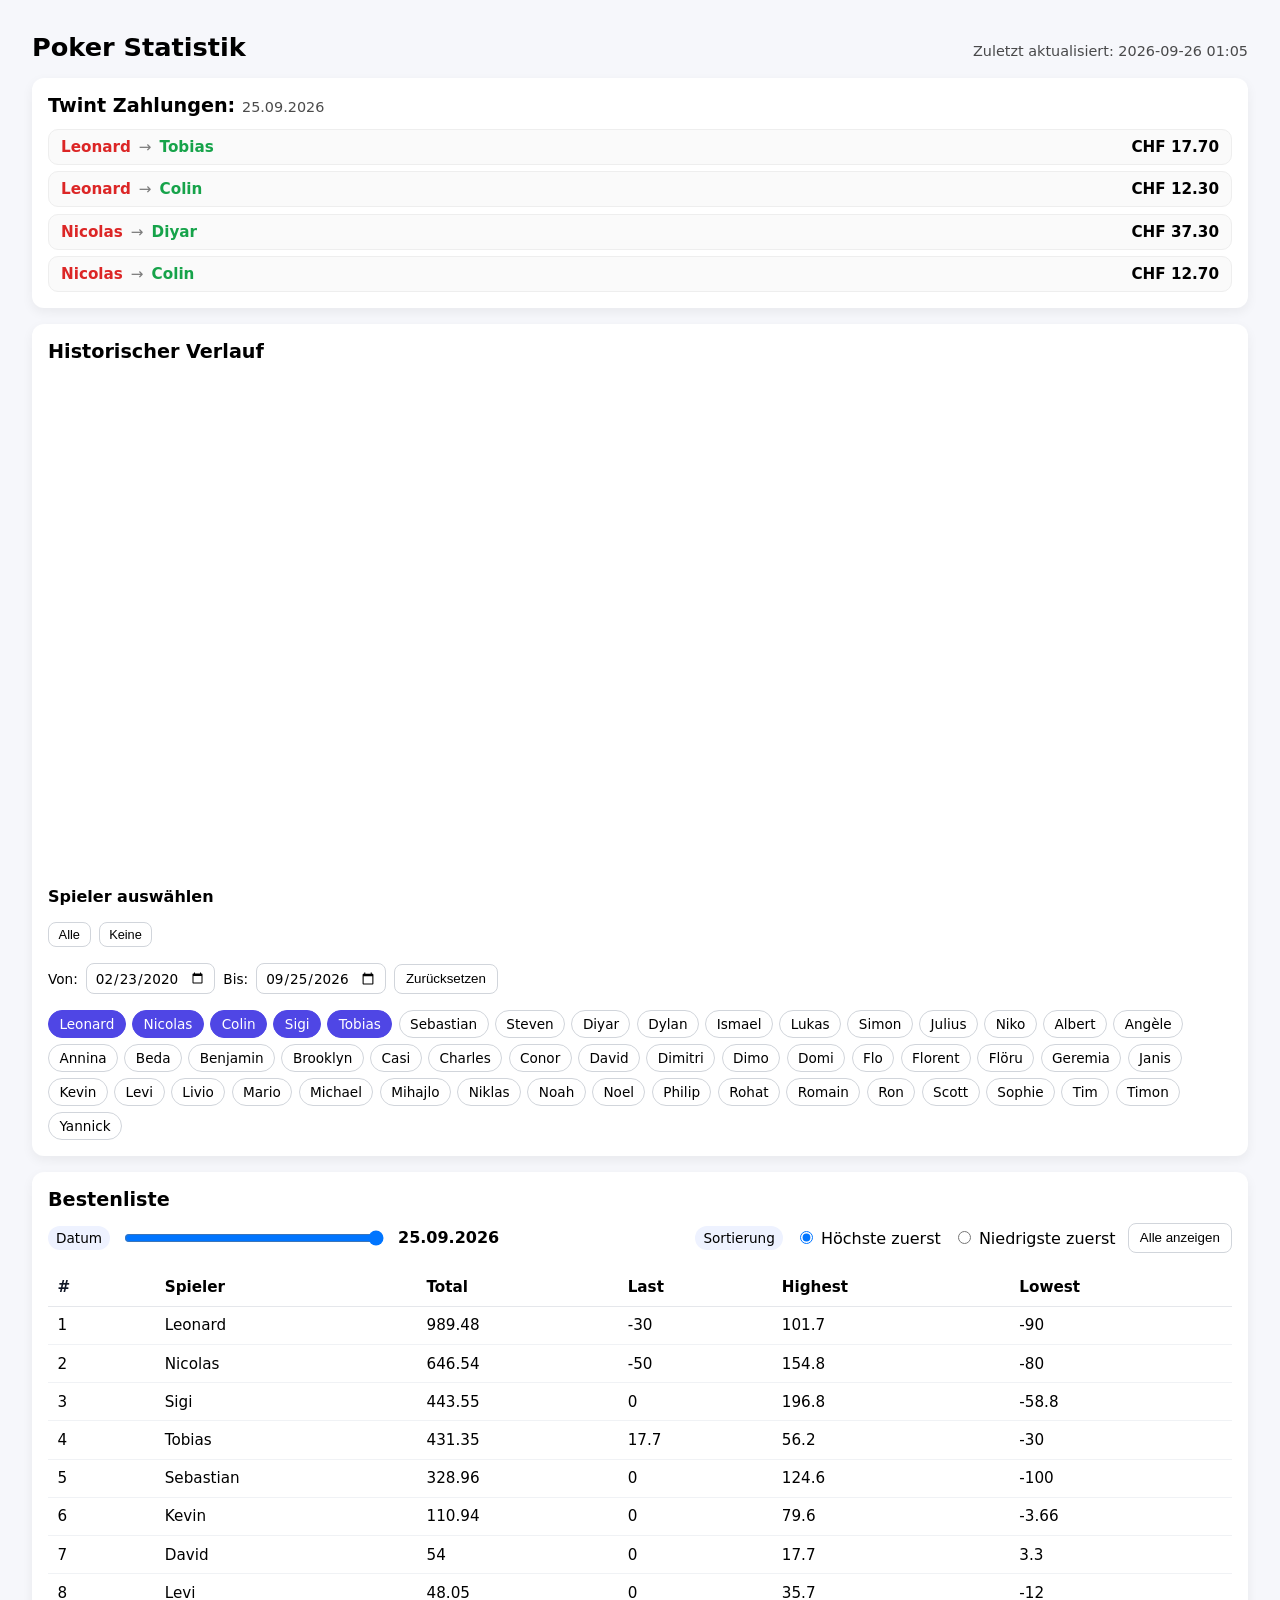
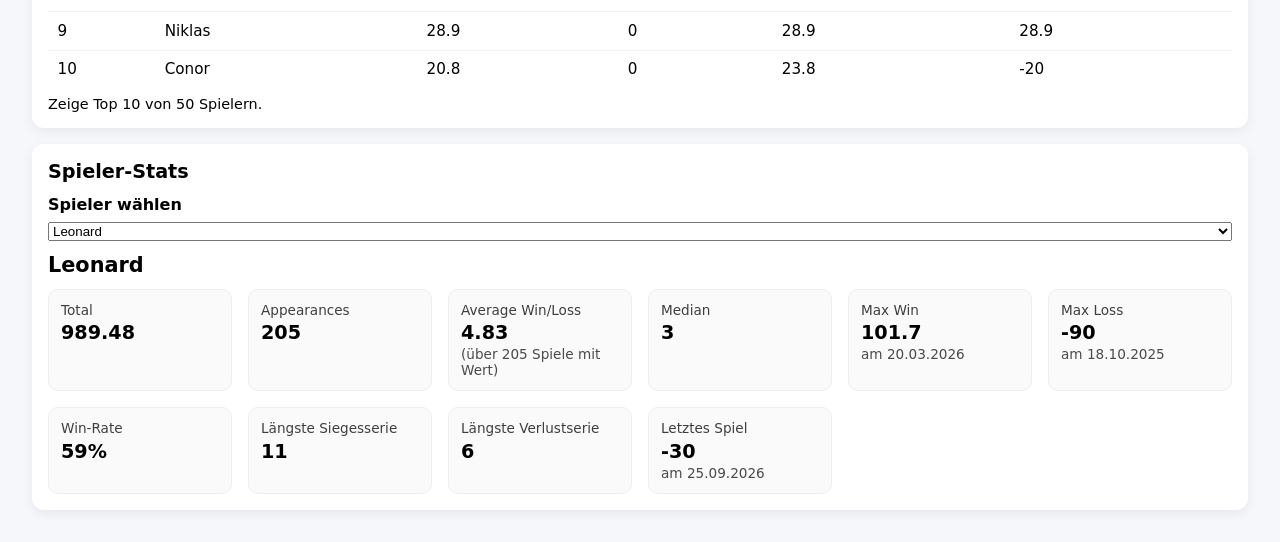
==== commit 7552478c: "no" ====
--- a/docs/index.html
+++ b/docs/index.html
@@ -85,48 +85,41 @@
 <body>
   <header>
     <h1>Poker Statistik</h1>
-    <div class="updated">Zuletzt aktualisiert: 2026-09-19 03:10</div>
+    <div class="updated">Zuletzt aktualisiert: 2026-09-26 01:05</div>
   </header>
 
   <!-- Twint Zahlungen -->
   <section class="card" style="margin-bottom: var(--gap);">
-    <h2>Twint Zahlungen: <span style="font-weight:400; font-size:.9rem; opacity:.7;">18.09.2026</span></h2>
+    <h2>Twint Zahlungen: <span style="font-weight:400; font-size:.9rem; opacity:.7;">25.09.2026</span></h2>
     
       <div class="payments-list">
+        
+          <div class="payment-row">
+            <span class="payment-from">Leonard</span>
+            <span class="payment-arrow">→</span>
+            <span class="payment-to">Tobias</span>
+            <span class="payment-amount">CHF 17.70</span>
+          </div>
+        
+          <div class="payment-row">
+            <span class="payment-from">Leonard</span>
+            <span class="payment-arrow">→</span>
+            <span class="payment-to">Colin</span>
+            <span class="payment-amount">CHF 12.30</span>
+          </div>
         
           <div class="payment-row">
             <span class="payment-from">Nicolas</span>
             <span class="payment-arrow">→</span>
-            <span class="payment-to">Sebastian</span>
-            <span class="payment-amount">CHF 20.60</span>
+            <span class="payment-to">Diyar</span>
+            <span class="payment-amount">CHF 37.30</span>
           </div>
         
           <div class="payment-row">
             <span class="payment-from">Nicolas</span>
             <span class="payment-arrow">→</span>
-            <span class="payment-to">Leonard</span>
-            <span class="payment-amount">CHF 9.20</span>
-          </div>
-        
-          <div class="payment-row">
-            <span class="payment-from">Sigi</span>
-            <span class="payment-arrow">→</span>
-            <span class="payment-to">Leonard</span>
-            <span class="payment-amount">CHF 58.80</span>
-          </div>
-        
-          <div class="payment-row">
-            <span class="payment-from">Tobias</span>
-            <span class="payment-arrow">→</span>
-            <span class="payment-to">Sebastian</span>
-            <span class="payment-amount">CHF 1.40</span>
-          </div>
-        
-          <div class="payment-row">
-            <span class="payment-from">Tobias</span>
-            <span class="payment-arrow">→</span>
             <span class="payment-to">Colin</span>
-            <span class="payment-amount">CHF 0.10</span>
+            <span class="payment-amount">CHF 12.70</span>
           </div>
         
       </div>
@@ -139,7 +132,7 @@
 
     <div class="chart-wrap">
       <div>                        <script type="text/javascript">window.PlotlyConfig = {MathJaxConfig: 'local'};</script>
-        <script charset="utf-8" src="https://cdn.plot.ly/plotly-3.1.1.min.js" integrity="sha256-HUEFyfiTnZJxCxur99FjbKYTvKSzwDaD3/x5TqHpFu4=" crossorigin="anonymous"></script>                <div id="historical_chart" class="plotly-graph-div" style="height:500px; width:100%;"></div>            <script type="text/javascript">                window.PLOTLYENV=window.PLOTLYENV || {};                                if (document.getElementById("historical_chart")) {                    Plotly.newPlot(                        "historical_chart",                        [{"connectgaps":false,"hovertemplate":"%{x|%d.%m.%Y}\u003cbr\u003e%{y}\u003cextra\u003eLeonard\u003c\u002fextra\u003e","marker":{"size":[6,6,6,6,6,6,6,6,6,6,6,6,6,6,6,6,6,6,6,6,6,6,6,6,6,6,6,6,6,6,6,6,6,6,6,6,6,6,6,6,6,6,6,6,6,6,6,6,6,6,6,6,6,6,6,6,6,6,6,6,6,6,6,6,6,6,6,6,6,6,6,6,6,6,6,6,6,6,6,6,6,6,6,6,6,6,6,6,6,6,6,6,6,6,6,6,6,6,6,6,6,6,6,6,6,6,6,6,6,6,6,6,6,6,6,6,6,6,6,6,6,6,6,6,6,6,6,6,6,6,6,6,6,6,6,6,6,6,6,6,6,6,6,6,6,6,6,6,6,6,6,6,6,6,6,6,6,6,6,6,6,6,6,6,6,6,6,6,6,6,6,6,6,6,6,0,6,6,6,6,0,6,6,6,6,6,6,6,6,6,6,6,6,6,6,6,6,6,6,6,6,6,6,0,6,6,6]},"mode":"lines+markers","name":"Leonard","x":["2020-02-23T00:00:00.000000000","2020-03-13T00:00:00.000000000","2020-04-03T00:00:00.000000000","2020-04-24T00:00:00.000000000","2020-05-15T00:00:00.000000000","2020-05-23T00:00:00.000000000","2020-06-07T00:00:00.000000000","2020-06-12T00:00:00.000000000","2020-06-19T00:00:00.000000000","2020-06-27T00:00:00.000000000","2020-07-05T00:00:00.000000000","2020-08-14T00:00:00.000000000","2020-08-21T00:00:00.000000000","2020-09-13T00:00:00.000000000","2020-09-19T00:00:00.000000000","2020-10-03T00:00:00.000000000","2020-10-17T00:00:00.000000000","2020-10-31T00:00:00.000000000","2020-11-14T00:00:00.000000000","2020-11-28T00:00:00.000000000","2020-12-12T00:00:00.000000000","2020-12-26T00:00:00.000000000","2021-01-09T00:00:00.000000000","2021-01-23T00:00:00.000000000","2021-02-13T00:00:00.000000000","2021-03-13T00:00:00.000000000","2021-04-17T00:00:00.000000000","2021-05-15T00:00:00.000000000","2021-06-12T00:00:00.000000000","2021-08-18T00:00:00.000000000","2021-09-04T00:00:00.000000000","2021-10-09T00:00:00.000000000","2021-11-13T00:00:00.000000000","2021-11-27T00:00:00.000000000","2021-12-11T00:00:00.000000000","2022-02-19T00:00:00.000000000","2022-02-25T00:00:00.000000000","2022-03-04T00:00:00.000000000","2022-03-11T00:00:00.000000000","2022-04-01T00:00:00.000000000","2022-04-08T00:00:00.000000000","2022-04-22T00:00:00.000000000","2022-05-21T00:00:00.000000000","2022-06-10T00:00:00.000000000","2022-06-24T00:00:00.000000000","2022-07-08T00:00:00.000000000","2022-08-13T00:00:00.000000000","2022-08-19T00:00:00.000000000","2022-09-03T00:00:00.000000000","2022-09-09T00:00:00.000000000","2022-09-17T00:00:00.000000000","2022-09-23T00:00:00.000000000","2022-09-30T00:00:00.000000000","2022-10-21T00:00:00.000000000","2022-10-28T00:00:00.000000000","2022-11-04T00:00:00.000000000","2022-11-18T00:00:00.000000000","2022-11-25T00:00:00.000000000","2022-12-10T00:00:00.000000000","2022-12-17T00:00:00.000000000","2022-12-23T00:00:00.000000000","2022-12-30T00:00:00.000000000","2023-01-14T00:00:00.000000000","2023-01-20T00:00:00.000000000","2023-01-27T00:00:00.000000000","2023-02-02T00:00:00.000000000","2023-02-11T00:00:00.000000000","2023-02-17T00:00:00.000000000","2023-02-24T00:00:00.000000000","2023-03-03T00:00:00.000000000","2023-03-10T00:00:00.000000000","2023-03-17T00:00:00.000000000","2023-03-25T00:00:00.000000000","2023-04-01T00:00:00.000000000","2023-04-08T00:00:00.000000000","2023-04-15T00:00:00.000000000","2023-04-21T00:00:00.000000000","2023-04-28T00:00:00.000000000","2023-05-12T00:00:00.000000000","2023-05-19T00:00:00.000000000","2023-05-26T00:00:00.000000000","2023-06-09T00:00:00.000000000","2023-06-16T00:00:00.000000000","2023-06-23T00:00:00.000000000","2023-07-07T00:00:00.000000000","2023-07-13T00:00:00.000000000","2023-07-28T00:00:00.000000000","2023-08-11T00:00:00.000000000","2023-08-25T00:00:00.000000000","2023-09-01T00:00:00.000000000","2023-09-08T00:00:00.000000000","2023-09-15T00:00:00.000000000","2023-09-22T00:00:00.000000000","2023-09-29T00:00:00.000000000","2023-10-06T00:00:00.000000000","2023-10-13T00:00:00.000000000","2023-10-20T00:00:00.000000000","2023-10-27T00:00:00.000000000","2023-11-17T00:00:00.000000000","2023-11-24T00:00:00.000000000","2023-12-08T00:00:00.000000000","2023-12-22T00:00:00.000000000","2024-01-05T00:00:00.000000000","2024-01-13T00:00:00.000000000","2024-01-20T00:00:00.000000000","2024-01-27T00:00:00.000000000","2024-02-02T00:00:00.000000000","2024-02-10T00:00:00.000000000","2024-02-16T00:00:00.000000000","2024-03-16T00:00:00.000000000","2024-03-23T00:00:00.000000000","2024-03-29T00:00:00.000000000","2024-04-05T00:00:00.000000000","2024-04-12T00:00:00.000000000","2024-04-19T00:00:00.000000000","2024-04-27T00:00:00.000000000","2024-05-03T00:00:00.000000000","2024-05-20T00:00:00.000000000","2024-05-24T00:00:00.000000000","2024-05-31T00:00:00.000000000","2024-06-07T00:00:00.000000000","2024-06-14T00:00:00.000000000","2024-06-21T00:00:00.000000000","2024-06-29T00:00:00.000000000","2024-07-12T00:00:00.000000000","2024-07-26T00:00:00.000000000","2024-08-02T00:00:00.000000000","2024-08-16T00:00:00.000000000","2024-09-06T00:00:00.000000000","2024-09-13T00:00:00.000000000","2024-09-20T00:00:00.000000000","2024-09-27T00:00:00.000000000","2024-10-04T00:00:00.000000000","2024-10-11T00:00:00.000000000","2024-10-18T00:00:00.000000000","2024-11-01T00:00:00.000000000","2024-11-08T00:00:00.000000000","2024-11-15T00:00:00.000000000","2024-11-22T00:00:00.000000000","2024-11-29T00:00:00.000000000","2024-12-06T00:00:00.000000000","2024-12-13T00:00:00.000000000","2024-12-20T00:00:00.000000000","2025-01-10T00:00:00.000000000","2025-01-24T00:00:00.000000000","2025-01-31T00:00:00.000000000","2025-02-28T00:00:00.000000000","2025-03-07T00:00:00.000000000","2025-03-14T00:00:00.000000000","2025-03-22T00:00:00.000000000","2025-03-29T00:00:00.000000000","2025-04-04T00:00:00.000000000","2025-04-11T00:00:00.000000000","2025-04-25T00:00:00.000000000","2025-05-02T00:00:00.000000000","2025-05-09T00:00:00.000000000","2025-05-23T00:00:00.000000000","2025-05-30T00:00:00.000000000","2025-06-06T00:00:00.000000000","2025-06-13T00:00:00.000000000","2025-07-05T00:00:00.000000000","2025-07-25T00:00:00.000000000","2025-08-08T00:00:00.000000000","2025-08-15T00:00:00.000000000","2025-09-06T00:00:00.000000000","2025-09-12T00:00:00.000000000","2025-09-19T00:00:00.000000000","2025-09-26T00:00:00.000000000","2025-10-03T00:00:00.000000000","2025-10-10T00:00:00.000000000","2025-10-18T00:00:00.000000000","2025-10-24T00:00:00.000000000","2025-10-31T00:00:00.000000000","2025-11-07T00:00:00.000000000","2025-11-14T00:00:00.000000000","2025-11-21T00:00:00.000000000","2025-11-28T00:00:00.000000000","2025-12-05T00:00:00.000000000","2025-12-12T00:00:00.000000000","2025-12-19T00:00:00.000000000","2026-01-02T00:00:00.000000000","2026-01-09T00:00:00.000000000","2026-01-16T00:00:00.000000000","2026-01-23T00:00:00.000000000","2026-01-30T00:00:00.000000000","2026-02-20T00:00:00.000000000","2026-02-27T00:00:00.000000000","2026-03-06T00:00:00.000000000","2026-03-13T00:00:00.000000000","2026-03-20T00:00:00.000000000","2026-03-27T00:00:00.000000000","2026-04-03T00:00:00.000000000","2026-04-10T00:00:00.000000000","2026-04-17T00:00:00.000000000","2026-04-24T00:00:00.000000000","2026-05-01T00:00:00.000000000","2026-05-08T00:00:00.000000000","2026-05-22T00:00:00.000000000","2026-06-12T00:00:00.000000000","2026-06-26T00:00:00.000000000","2026-07-24T00:00:00.000000000","2026-07-31T00:00:00.000000000","2026-08-07T00:00:00.000000000","2026-08-14T00:00:00.000000000","2026-08-28T00:00:00.000000000","2026-09-11T00:00:00.000000000","2026-09-18T00:00:00.000000000"],"y":{"dtype":"f8","bdata":"AAAAAAAAEEAAAAAAAAAcQAAAAAAAACRAAAAAAAAAMEAAAAAAAAAzQAAAAAAAADZAAAAAAAAAOUDNzMzMzMw9QM3MzMzMTD9AZmZmZmZmQUBmZmZmZiZIQGZmZmZmJkNAMjMzMzOzP0AyMzMzM7M\u002fQDIzMzMzsz1AmJmZmZmZOkDLzMzMzMw7QJiZmZmZGTxAMjMzMzOzOEAyMzMzMzM4QDIzMzMzszpAMjMzMzOzOkAyMzMzM7MwQGVmZmZmZjdAZWZmZmZmOUBlZmZmZmY5QP\u002f\u002f\u002f\u002f\u002f\u002ff0JA\u002f\u002f\u002f\u002f\u002f\u002f\u002f\[base64]\[base64]\[base64]\u002f+EQNejcD0Kj4dA16NwPQpPhkAK16NwPaaGQKRwPQrXP4hA16NwPQpLi0BxPQrXo3CNQHE9CtejoIpA16NwPQp\[base64]"},"type":"scatter"},{"connectgaps":false,"hovertemplate":"%{x|%d.%m.%Y}\u003cbr\u003e%{y}\u003cextra\u003eNicolas\u003c\u002fextra\u003e","marker":{"size":[6,6,6,6,6,6,6,6,6,6,6,6,6,6,6,6,6,6,6,6,6,6,6,6,6,6,6,6,6,6,6,6,6,6,6,0,6,6,6,6,0,6,6,0,6,6,6,6,6,6,6,6,6,6,6,6,6,6,6,6,6,6,6,6,6,6,6,6,6,6,6,6,6,6,6,6,6,6,6,6,6,6,6,6,6,6,0,6,6,6,6,6,6,6,6,6,6,0,6,6,6,6,6,6,6,6,6,6,0,6,6,6,6,6,6,6,6,6,6,6,6,6,6,6,6,6,6,6,6,6,6,6,6,6,6,0,6,6,6,6,6,6,6,6,6,6,6,6,6,6,0,6,6,6,6,6,6,6,6,6,6,6,6,6,6,6,6,0,6,6,6,6,6,6,6,6,6,6,0,6,6,6,6,6,6,6,6,6,6,6,6,6,6,6,6,6,6,6,6,6,6,0,6,6,6,6,6]},"mode":"lines+markers","name":"Nicolas","x":["2020-02-23T00:00:00.000000000","2020-03-13T00:00:00.000000000","2020-04-03T00:00:00.000000000","2020-04-24T00:00:00.000000000","2020-05-15T00:00:00.000000000","2020-05-23T00:00:00.000000000","2020-06-07T00:00:00.000000000","2020-06-12T00:00:00.000000000","2020-06-19T00:00:00.000000000","2020-06-27T00:00:00.000000000","2020-07-05T00:00:00.000000000","2020-08-14T00:00:00.000000000","2020-08-21T00:00:00.000000000","2020-09-13T00:00:00.000000000","2020-09-19T00:00:00.000000000","2020-10-03T00:00:00.000000000","2020-10-17T00:00:00.000000000","2020-10-31T00:00:00.000000000","2020-11-14T00:00:00.000000000","2020-11-28T00:00:00.000000000","2020-12-12T00:00:00.000000000","2020-12-26T00:00:00.000000000","2021-01-09T00:00:00.000000000","2021-01-23T00:00:00.000000000","2021-02-13T00:00:00.000000000","2021-03-13T00:00:00.000000000","2021-04-17T00:00:00.000000000","2021-05-15T00:00:00.000000000","2021-06-12T00:00:00.000000000","2021-08-18T00:00:00.000000000","2021-09-04T00:00:00.000000000","2021-10-09T00:00:00.000000000","2021-11-13T00:00:00.000000000","2021-11-27T00:00:00.000000000","2021-12-11T00:00:00.000000000","2022-02-19T00:00:00.000000000","2022-02-25T00:00:00.000000000","2022-03-04T00:00:00.000000000","2022-03-11T00:00:00.000000000","2022-04-01T00:00:00.000000000","2022-04-08T00:00:00.000000000","2022-04-22T00:00:00.000000000","2022-05-21T00:00:00.000000000","2022-06-10T00:00:00.000000000","2022-06-24T00:00:00.000000000","2022-07-08T00:00:00.000000000","2022-08-13T00:00:00.000000000","2022-08-19T00:00:00.000000000","2022-09-03T00:00:00.000000000","2022-09-09T00:00:00.000000000","2022-09-17T00:00:00.000000000","2022-09-23T00:00:00.000000000","2022-09-30T00:00:00.000000000","2022-10-21T00:00:00.000000000","2022-10-28T00:00:00.000000000","2022-11-04T00:00:00.000000000","2022-11-18T00:00:00.000000000","2022-11-25T00:00:00.000000000","2022-12-10T00:00:00.000000000","2022-12-17T00:00:00.000000000","2022-12-23T00:00:00.000000000","2022-12-30T00:00:00.000000000","2023-01-14T00:00:00.000000000","2023-01-20T00:00:00.000000000","2023-01-27T00:00:00.000000000","2023-02-02T00:00:00.000000000","2023-02-11T00:00:00.000000000","2023-02-17T00:00:00.000000000","2023-02-24T00:00:00.000000000","2023-03-03T00:00:00.000000000","2023-03-10T00:00:00.000000000","2023-03-17T00:00:00.000000000","2023-03-25T00:00:00.000000000","2023-04-01T00:00:00.000000000","2023-04-08T00:00:00.000000000","2023-04-15T00:00:00.000000000","2023-04-21T00:00:00.000000000","2023-04-28T00:00:00.000000000","2023-05-12T00:00:00.000000000","2023-05-19T00:00:00.000000000","2023-05-26T00:00:00.000000000","2023-06-09T00:00:00.000000000","2023-06-16T00:00:00.000000000","2023-06-23T00:00:00.000000000","2023-07-07T00:00:00.000000000","2023-07-13T00:00:00.000000000","2023-07-28T00:00:00.000000000","2023-08-11T00:00:00.000000000","2023-08-25T00:00:00.000000000","2023-09-01T00:00:00.000000000","2023-09-08T00:00:00.000000000","2023-09-15T00:00:00.000000000","2023-09-22T00:00:00.000000000","2023-09-29T00:00:00.000000000","2023-10-06T00:00:00.000000000","2023-10-13T00:00:00.000000000","2023-10-20T00:00:00.000000000","2023-10-27T00:00:00.000000000","2023-11-17T00:00:00.000000000","2023-11-24T00:00:00.000000000","2023-12-08T00:00:00.000000000","2023-12-22T00:00:00.000000000","2024-01-05T00:00:00.000000000","2024-01-13T00:00:00.000000000","2024-01-20T00:00:00.000000000","2024-01-27T00:00:00.000000000","2024-02-02T00:00:00.000000000","2024-02-10T00:00:00.000000000","2024-02-16T00:00:00.000000000","2024-03-16T00:00:00.000000000","2024-03-23T00:00:00.000000000","2024-03-29T00:00:00.000000000","2024-04-05T00:00:00.000000000","2024-04-12T00:00:00.000000000","2024-04-19T00:00:00.000000000","2024-04-27T00:00:00.000000000","2024-05-03T00:00:00.000000000","2024-05-20T00:00:00.000000000","2024-05-24T00:00:00.000000000","2024-05-31T00:00:00.000000000","2024-06-07T00:00:00.000000000","2024-06-14T00:00:00.000000000","2024-06-21T00:00:00.000000000","2024-06-29T00:00:00.000000000","2024-07-12T00:00:00.000000000","2024-07-26T00:00:00.000000000","2024-08-02T00:00:00.000000000","2024-08-16T00:00:00.000000000","2024-09-06T00:00:00.000000000","2024-09-13T00:00:00.000000000","2024-09-20T00:00:00.000000000","2024-09-27T00:00:00.000000000","2024-10-04T00:00:00.000000000","2024-10-11T00:00:00.000000000","2024-10-18T00:00:00.000000000","2024-11-01T00:00:00.000000000","2024-11-08T00:00:00.000000000","2024-11-15T00:00:00.000000000","2024-11-22T00:00:00.000000000","2024-11-29T00:00:00.000000000","2024-12-06T00:00:00.000000000","2024-12-13T00:00:00.000000000","2024-12-20T00:00:00.000000000","2025-01-10T00:00:00.000000000","2025-01-24T00:00:00.000000000","2025-01-31T00:00:00.000000000","2025-02-28T00:00:00.000000000","2025-03-07T00:00:00.000000000","2025-03-14T00:00:00.000000000","2025-03-22T00:00:00.000000000","2025-03-29T00:00:00.000000000","2025-04-04T00:00:00.000000000","2025-04-11T00:00:00.000000000","2025-04-25T00:00:00.000000000","2025-05-02T00:00:00.000000000","2025-05-09T00:00:00.000000000","2025-05-23T00:00:00.000000000","2025-05-30T00:00:00.000000000","2025-06-06T00:00:00.000000000","2025-06-13T00:00:00.000000000","2025-07-05T00:00:00.000000000","2025-07-25T00:00:00.000000000","2025-08-08T00:00:00.000000000","2025-08-15T00:00:00.000000000","2025-09-06T00:00:00.000000000","2025-09-12T00:00:00.000000000","2025-09-19T00:00:00.000000000","2025-09-26T00:00:00.000000000","2025-10-03T00:00:00.000000000","2025-10-10T00:00:00.000000000","2025-10-18T00:00:00.000000000","2025-10-24T00:00:00.000000000","2025-10-31T00:00:00.000000000","2025-11-07T00:00:00.000000000","2025-11-14T00:00:00.000000000","2025-11-21T00:00:00.000000000","2025-11-28T00:00:00.000000000","2025-12-05T00:00:00.000000000","2025-12-12T00:00:00.000000000","2025-12-19T00:00:00.000000000","2026-01-02T00:00:00.000000000","2026-01-09T00:00:00.000000000","2026-01-16T00:00:00.000000000","2026-01-23T00:00:00.000000000","2026-01-30T00:00:00.000000000","2026-02-20T00:00:00.000000000","2026-02-27T00:00:00.000000000","2026-03-06T00:00:00.000000000","2026-03-13T00:00:00.000000000","2026-03-20T00:00:00.000000000","2026-03-27T00:00:00.000000000","2026-04-03T00:00:00.000000000","2026-04-10T00:00:00.000000000","2026-04-17T00:00:00.000000000","2026-04-24T00:00:00.000000000","2026-05-01T00:00:00.000000000","2026-05-08T00:00:00.000000000","2026-05-22T00:00:00.000000000","2026-06-12T00:00:00.000000000","2026-06-26T00:00:00.000000000","2026-07-24T00:00:00.000000000","2026-07-31T00:00:00.000000000","2026-08-07T00:00:00.000000000","2026-08-14T00:00:00.000000000","2026-08-28T00:00:00.000000000","2026-09-11T00:00:00.000000000","2026-09-18T00:00:00.000000000"],"y":{"dtype":"f8","bdata":"AAAAAAAAK8AAAAAAAIAxwAAAAAAAgDTAAAAAAACAO8AAAAAAAAA+wAAAAAAAAELAAAAAAABAQcDNzMzMzAxDwM3MzMzMDEXAMzMzMzOzRMAzMzMzM3NGwDMzMzMz80XAMzMzMzNzRcAzMzMzM\[base64]\u002f\u002f\u002f\u002f\u002f\u002f\[base64]\[base64]\u002ffUAehetRuK6BQB6F61G4moJAHoXrUbiqgUBRuB6F61GCQLgehetRKIdAHoXrUbiah0C4HoXrUXCGQB6F61G4soZA61G4HoUDiEDrUbgehROHQOtRuB6F44RAHoXrUbhGhUAehetRuMaCQOtRuB6Fl4NA61G4HoW\u002fg0DrUbgehXOFQOtRuB6F04RA61G4HoXThEBRuB6F65WFQOtRuB6F14RAhetRuB5RhkAfhetRuLKGQLkehetRxIVA"},"type":"scatter"},{"connectgaps":false,"hovertemplate":"%{x|%d.%m.%Y}\u003cbr\u003e%{y}\u003cextra\u003eColin\u003c\u002fextra\u003e","marker":{"size":[0,0,0,0,0,0,0,0,0,0,0,0,0,0,0,0,0,0,0,0,0,0,0,0,0,0,0,0,0,0,0,0,0,0,0,0,0,0,0,0,0,0,0,0,0,0,0,0,0,0,0,6,6,6,6,6,6,6,0,6,6,6,6,6,6,6,6,6,6,6,6,6,6,0,6,6,6,6,6,6,0,6,0,6,6,6,6,6,6,6,6,6,6,6,6,6,6,6,6,6,6,6,6,0,6,6,0,6,6,6,6,6,6,6,6,6,0,6,6,6,6,6,6,6,6,6,6,6,6,6,0,0,6,6,6,6,6,6,6,6,6,6,6,0,0,6,6,6,6,0,6,6,6,6,6,0,6,6,6,6,0,6,6,6,6,6,6,0,6,6,6,6,6,6,6,0,6,6,6,6,6,6,6,6,6,6,6,6,6,6,6,6,6,6,6,6,6,6,6,6,6,6,6,6,0,0,6]},"mode":"lines+markers","name":"Colin","x":["2020-02-23T00:00:00.000000000","2020-03-13T00:00:00.000000000","2020-04-03T00:00:00.000000000","2020-04-24T00:00:00.000000000","2020-05-15T00:00:00.000000000","2020-05-23T00:00:00.000000000","2020-06-07T00:00:00.000000000","2020-06-12T00:00:00.000000000","2020-06-19T00:00:00.000000000","2020-06-27T00:00:00.000000000","2020-07-05T00:00:00.000000000","2020-08-14T00:00:00.000000000","2020-08-21T00:00:00.000000000","2020-09-13T00:00:00.000000000","2020-09-19T00:00:00.000000000","2020-10-03T00:00:00.000000000","2020-10-17T00:00:00.000000000","2020-10-31T00:00:00.000000000","2020-11-14T00:00:00.000000000","2020-11-28T00:00:00.000000000","2020-12-12T00:00:00.000000000","2020-12-26T00:00:00.000000000","2021-01-09T00:00:00.000000000","2021-01-23T00:00:00.000000000","2021-02-13T00:00:00.000000000","2021-03-13T00:00:00.000000000","2021-04-17T00:00:00.000000000","2021-05-15T00:00:00.000000000","2021-06-12T00:00:00.000000000","2021-08-18T00:00:00.000000000","2021-09-04T00:00:00.000000000","2021-10-09T00:00:00.000000000","2021-11-13T00:00:00.000000000","2021-11-27T00:00:00.000000000","2021-12-11T00:00:00.000000000","2022-02-19T00:00:00.000000000","2022-02-25T00:00:00.000000000","2022-03-04T00:00:00.000000000","2022-03-11T00:00:00.000000000","2022-04-01T00:00:00.000000000","2022-04-08T00:00:00.000000000","2022-04-22T00:00:00.000000000","2022-05-21T00:00:00.000000000","2022-06-10T00:00:00.000000000","2022-06-24T00:00:00.000000000","2022-07-08T00:00:00.000000000","2022-08-13T00:00:00.000000000","2022-08-19T00:00:00.000000000","2022-09-03T00:00:00.000000000","2022-09-09T00:00:00.000000000","2022-09-17T00:00:00.000000000","2022-09-23T00:00:00.000000000","2022-09-30T00:00:00.000000000","2022-10-21T00:00:00.000000000","2022-10-28T00:00:00.000000000","2022-11-04T00:00:00.000000000","2022-11-18T00:00:00.000000000","2022-11-25T00:00:00.000000000","2022-12-10T00:00:00.000000000","2022-12-17T00:00:00.000000000","2022-12-23T00:00:00.000000000","2022-12-30T00:00:00.000000000","2023-01-14T00:00:00.000000000","2023-01-20T00:00:00.000000000","2023-01-27T00:00:00.000000000","2023-02-02T00:00:00.000000000","2023-02-11T00:00:00.000000000","2023-02-17T00:00:00.000000000","2023-02-24T00:00:00.000000000","2023-03-03T00:00:00.000000000","2023-03-10T00:00:00.000000000","2023-03-17T00:00:00.000000000","2023-03-25T00:00:00.000000000","2023-04-01T00:00:00.000000000","2023-04-08T00:00:00.000000000","2023-04-15T00:00:00.000000000","2023-04-21T00:00:00.000000000","2023-04-28T00:00:00.000000000","2023-05-12T00:00:00.000000000","2023-05-19T00:00:00.000000000","2023-05-26T00:00:00.000000000","2023-06-09T00:00:00.000000000","2023-06-16T00:00:00.000000000","2023-06-23T00:00:00.000000000","2023-07-07T00:00:00.000000000","2023-07-13T00:00:00.000000000","2023-07-28T00:00:00.000000000","2023-08-11T00:00:00.000000000","2023-08-25T00:00:00.000000000","2023-09-01T00:00:00.000000000","2023-09-08T00:00:00.000000000","2023-09-15T00:00:00.000000000","2023-09-22T00:00:00.000000000","2023-09-29T00:00:00.000000000","2023-10-06T00:00:00.000000000","2023-10-13T00:00:00.000000000","2023-10-20T00:00:00.000000000","2023-10-27T00:00:00.000000000","2023-11-17T00:00:00.000000000","2023-11-24T00:00:00.000000000","2023-12-08T00:00:00.000000000","2023-12-22T00:00:00.000000000","2024-01-05T00:00:00.000000000","2024-01-13T00:00:00.000000000","2024-01-20T00:00:00.000000000","2024-01-27T00:00:00.000000000","2024-02-02T00:00:00.000000000","2024-02-10T00:00:00.000000000","2024-02-16T00:00:00.000000000","2024-03-16T00:00:00.000000000","2024-03-23T00:00:00.000000000","2024-03-29T00:00:00.000000000","2024-04-05T00:00:00.000000000","2024-04-12T00:00:00.000000000","2024-04-19T00:00:00.000000000","2024-04-27T00:00:00.000000000","2024-05-03T00:00:00.000000000","2024-05-20T00:00:00.000000000","2024-05-24T00:00:00.000000000","2024-05-31T00:00:00.000000000","2024-06-07T00:00:00.000000000","2024-06-14T00:00:00.000000000","2024-06-21T00:00:00.000000000","2024-06-29T00:00:00.000000000","2024-07-12T00:00:00.000000000","2024-07-26T00:00:00.000000000","2024-08-02T00:00:00.000000000","2024-08-16T00:00:00.000000000","2024-09-06T00:00:00.000000000","2024-09-13T00:00:00.000000000","2024-09-20T00:00:00.000000000","2024-09-27T00:00:00.000000000","2024-10-04T00:00:00.000000000","2024-10-11T00:00:00.000000000","2024-10-18T00:00:00.000000000","2024-11-01T00:00:00.000000000","2024-11-08T00:00:00.000000000","2024-11-15T00:00:00.000000000","2024-11-22T00:00:00.000000000","2024-11-29T00:00:00.000000000","2024-12-06T00:00:00.000000000","2024-12-13T00:00:00.000000000","2024-12-20T00:00:00.000000000","2025-01-10T00:00:00.000000000","2025-01-24T00:00:00.000000000","2025-01-31T00:00:00.000000000","2025-02-28T00:00:00.000000000","2025-03-07T00:00:00.000000000","2025-03-14T00:00:00.000000000","2025-03-22T00:00:00.000000000","2025-03-29T00:00:00.000000000","2025-04-04T00:00:00.000000000","2025-04-11T00:00:00.000000000","2025-04-25T00:00:00.000000000","2025-05-02T00:00:00.000000000","2025-05-09T00:00:00.000000000","2025-05-23T00:00:00.000000000","2025-05-30T00:00:00.000000000","2025-06-06T00:00:00.000000000","2025-06-13T00:00:00.000000000","2025-07-05T00:00:00.000000000","2025-07-25T00:00:00.000000000","2025-08-08T00:00:00.000000000","2025-08-15T00:00:00.000000000","2025-09-06T00:00:00.000000000","2025-09-12T00:00:00.000000000","2025-09-19T00:00:00.000000000","2025-09-26T00:00:00.000000000","2025-10-03T00:00:00.000000000","2025-10-10T00:00:00.000000000","2025-10-18T00:00:00.000000000","2025-10-24T00:00:00.000000000","2025-10-31T00:00:00.000000000","2025-11-07T00:00:00.000000000","2025-11-14T00:00:00.000000000","2025-11-21T00:00:00.000000000","2025-11-28T00:00:00.000000000","2025-12-05T00:00:00.000000000","2025-12-12T00:00:00.000000000","2025-12-19T00:00:00.000000000","2026-01-02T00:00:00.000000000","2026-01-09T00:00:00.000000000","2026-01-16T00:00:00.000000000","2026-01-23T00:00:00.000000000","2026-01-30T00:00:00.000000000","2026-02-20T00:00:00.000000000","2026-02-27T00:00:00.000000000","2026-03-06T00:00:00.000000000","2026-03-13T00:00:00.000000000","2026-03-20T00:00:00.000000000","2026-03-27T00:00:00.000000000","2026-04-03T00:00:00.000000000","2026-04-10T00:00:00.000000000","2026-04-17T00:00:00.000000000","2026-04-24T00:00:00.000000000","2026-05-01T00:00:00.000000000","2026-05-08T00:00:00.000000000","2026-05-22T00:00:00.000000000","2026-06-12T00:00:00.000000000","2026-06-26T00:00:00.000000000","2026-07-24T00:00:00.000000000","2026-07-31T00:00:00.000000000","2026-08-07T00:00:00.000000000","2026-08-14T00:00:00.000000000","2026-08-28T00:00:00.000000000","2026-09-11T00:00:00.000000000","2026-09-18T00:00:00.000000000"],"y":{"dtype":"f8","bdata":"AAAAAAAA+H8AAAAAAAD4fwAAAAAAAPh\u002fAAAAAAAA+H8AAAAAAAD4fwAAAAAAAPh\u002fAAAAAAAA+H8AAAAAAAD4fwAAAAAAAPh\u002fAAAAAAAA+H8AAAAAAAD4fwAAAAAAAPh\u002fAAAAAAAA+H8AAAAAAAD4fwAAAAAAAPh\u002fAAAAAAAA+H8AAAAAAAD4fwAAAAAAAPh\u002fAAAAAAAA+H8AAAAAAAD4fwAAAAAAAPh\u002fAAAAAAAA+H8AAAAAAAD4fwAAAAAAAPh\u002fAAAAAAAA+H8AAAAAAAD4fwAAAAAAAPh\u002fAAAAAAAA+H8AAAAAAAD4fwAAAAAAAPh\u002fAAAAAAAA+H8AAAAAAAD4fwAAAAAAAPh\u002fAAAAAAAA+H8AAAAAAAD4fwAAAAAAAPh\u002fAAAAAAAA+H8AAAAAAAD4fwAAAAAAAPh\u002fAAAAAAAA+H8AAAAAAAD4fwAAAAAAAPh\u002fAAAAAAAA+H8AAAAAAAD4fwAAAAAAAPh\u002fAAAAAAAA+H8AAAAAAAD4fwAAAAAAAPh\u002fAAAAAAAA+H8AAAAAAAD4fwAAAAAAAPh\u002fMzMzMzMzF8AyMzMzMzMDQGZmZmZmZjZA\u002f\u002f\u002f\u002f\u002f\u002f\u002f\u002fIEBmZmZmZmYqQDQzMzMzMxTAaGZmZmZmBMBoZmZmZmYEwM3MzMzMjDTAzczMzMwMMsCamZmZmRkswGZmZmZmBkvAMzMzMzMDVcAzMzMzM4NcwJmZmZmZiVvAmZmZmZmJWsCZmZmZmQldwJmZmZmZiV\[base64]\[base64]\u002fwArXo3A9wnzACtejcD1ie8AK16NwPUJ9wHA9CtejWH7AcD0K16PYfcBwPQrXowB\u002fwHA9CtejMH3AcD0K16NwfMBwPQrXo3B8wHA9CtejcHzAcD0K16PwfsAK16NwPdp5wArXo3A9OnnACtejcD16esAK16NwPZp9wArXo3A9Kn\u002fACtejcD3Kf8AK16NwPQp8wArXo3A9qnzACtejcD3afcCF61G4Hs2AwIXrUbgezYDAhetRuB7NgMCF61G4Hq2CwIXrUbge\[base64]\u002fCeJDA9ihcj8IYkcD2KFyPwhiRwJDC9ShcsJDAkML1KFxokMDtUbgehWWOwO1RuB6F9Y\u002fA9ihcj8JikcD2KFyPwkqRwJDC9ShcMJHAkML1KFyAkcDD9Shcj2uRwF2PwvUo95DAXY\u002fC9SgPksBdj8L1KCeTwF2PwvUo75PAXY\u002fC9SiPlMD3KFyPwtCTwJHC9ShcrJPAK1yPwvVvlMArXI\u002fC9eeUwCtcj8L1N5XAXo\u002fC9SjblcCRwvUoXM6VwPcoXI\u002fChJXAXY\u002fC9SjDlcBdj8L1KJGWwF2PwvUo4ZbAXY\u002fC9SgBlcBdj8L1KPGVwCpcj8L18ZXAKlyPwvXxlcAqXI\u002fC9fGVwMT1KFyP8ZXA"},"type":"scatter"},{"connectgaps":false,"hovertemplate":"%{x|%d.%m.%Y}\u003cbr\u003e%{y}\u003cextra\u003eSigi\u003c\u002fextra\u003e","marker":{"size":[0,0,0,0,0,0,0,0,0,0,0,0,0,0,0,0,0,0,0,0,0,0,0,0,0,0,0,0,0,0,0,0,0,0,0,0,0,0,0,0,0,0,0,0,0,0,0,0,0,0,0,0,0,0,0,0,0,0,0,0,0,0,0,0,0,0,0,0,0,0,0,0,0,0,0,0,0,0,0,0,0,0,0,0,0,0,0,0,0,0,0,0,0,0,0,0,0,0,0,0,0,0,0,0,0,0,0,0,0,0,0,0,0,0,0,0,0,0,6,6,0,6,6,0,0,0,6,0,6,6,0,6,0,0,0,6,6,0,6,6,0,0,0,0,0,0,0,0,0,0,0,6,0,6,6,6,0,6,6,0,0,6,6,6,0,6,6,6,0,0,6,0,6,6,6,6,6,6,0,6,0,0,0,0,0,0,0,0,6,0,6,6,6,6,6,0,6,6,0,0,6,6,6,6,6,6,6]},"mode":"lines+markers","name":"Sigi","x":["2020-02-23T00:00:00.000000000","2020-03-13T00:00:00.000000000","2020-04-03T00:00:00.000000000","2020-04-24T00:00:00.000000000","2020-05-15T00:00:00.000000000","2020-05-23T00:00:00.000000000","2020-06-07T00:00:00.000000000","2020-06-12T00:00:00.000000000","2020-06-19T00:00:00.000000000","2020-06-27T00:00:00.000000000","2020-07-05T00:00:00.000000000","2020-08-14T00:00:00.000000000","2020-08-21T00:00:00.000000000","2020-09-13T00:00:00.000000000","2020-09-19T00:00:00.000000000","2020-10-03T00:00:00.000000000","2020-10-17T00:00:00.000000000","2020-10-31T00:00:00.000000000","2020-11-14T00:00:00.000000000","2020-11-28T00:00:00.000000000","2020-12-12T00:00:00.000000000","2020-12-26T00:00:00.000000000","2021-01-09T00:00:00.000000000","2021-01-23T00:00:00.000000000","2021-02-13T00:00:00.000000000","2021-03-13T00:00:00.000000000","2021-04-17T00:00:00.000000000","2021-05-15T00:00:00.000000000","2021-06-12T00:00:00.000000000","2021-08-18T00:00:00.000000000","2021-09-04T00:00:00.000000000","2021-10-09T00:00:00.000000000","2021-11-13T00:00:00.000000000","2021-11-27T00:00:00.000000000","2021-12-11T00:00:00.000000000","2022-02-19T00:00:00.000000000","2022-02-25T00:00:00.000000000","2022-03-04T00:00:00.000000000","2022-03-11T00:00:00.000000000","2022-04-01T00:00:00.000000000","2022-04-08T00:00:00.000000000","2022-04-22T00:00:00.000000000","2022-05-21T00:00:00.000000000","2022-06-10T00:00:00.000000000","2022-06-24T00:00:00.000000000","2022-07-08T00:00:00.000000000","2022-08-13T00:00:00.000000000","2022-08-19T00:00:00.000000000","2022-09-03T00:00:00.000000000","2022-09-09T00:00:00.000000000","2022-09-17T00:00:00.000000000","2022-09-23T00:00:00.000000000","2022-09-30T00:00:00.000000000","2022-10-21T00:00:00.000000000","2022-10-28T00:00:00.000000000","2022-11-04T00:00:00.000000000","2022-11-18T00:00:00.000000000","2022-11-25T00:00:00.000000000","2022-12-10T00:00:00.000000000","2022-12-17T00:00:00.000000000","2022-12-23T00:00:00.000000000","2022-12-30T00:00:00.000000000","2023-01-14T00:00:00.000000000","2023-01-20T00:00:00.000000000","2023-01-27T00:00:00.000000000","2023-02-02T00:00:00.000000000","2023-02-11T00:00:00.000000000","2023-02-17T00:00:00.000000000","2023-02-24T00:00:00.000000000","2023-03-03T00:00:00.000000000","2023-03-10T00:00:00.000000000","2023-03-17T00:00:00.000000000","2023-03-25T00:00:00.000000000","2023-04-01T00:00:00.000000000","2023-04-08T00:00:00.000000000","2023-04-15T00:00:00.000000000","2023-04-21T00:00:00.000000000","2023-04-28T00:00:00.000000000","2023-05-12T00:00:00.000000000","2023-05-19T00:00:00.000000000","2023-05-26T00:00:00.000000000","2023-06-09T00:00:00.000000000","2023-06-16T00:00:00.000000000","2023-06-23T00:00:00.000000000","2023-07-07T00:00:00.000000000","2023-07-13T00:00:00.000000000","2023-07-28T00:00:00.000000000","2023-08-11T00:00:00.000000000","2023-08-25T00:00:00.000000000","2023-09-01T00:00:00.000000000","2023-09-08T00:00:00.000000000","2023-09-15T00:00:00.000000000","2023-09-22T00:00:00.000000000","2023-09-29T00:00:00.000000000","2023-10-06T00:00:00.000000000","2023-10-13T00:00:00.000000000","2023-10-20T00:00:00.000000000","2023-10-27T00:00:00.000000000","2023-11-17T00:00:00.000000000","2023-11-24T00:00:00.000000000","2023-12-08T00:00:00.000000000","2023-12-22T00:00:00.000000000","2024-01-05T00:00:00.000000000","2024-01-13T00:00:00.000000000","2024-01-20T00:00:00.000000000","2024-01-27T00:00:00.000000000","2024-02-02T00:00:00.000000000","2024-02-10T00:00:00.000000000","2024-02-16T00:00:00.000000000","2024-03-16T00:00:00.000000000","2024-03-23T00:00:00.000000000","2024-03-29T00:00:00.000000000","2024-04-05T00:00:00.000000000","2024-04-12T00:00:00.000000000","2024-04-19T00:00:00.000000000","2024-04-27T00:00:00.000000000","2024-05-03T00:00:00.000000000","2024-05-20T00:00:00.000000000","2024-05-24T00:00:00.000000000","2024-05-31T00:00:00.000000000","2024-06-07T00:00:00.000000000","2024-06-14T00:00:00.000000000","2024-06-21T00:00:00.000000000","2024-06-29T00:00:00.000000000","2024-07-12T00:00:00.000000000","2024-07-26T00:00:00.000000000","2024-08-02T00:00:00.000000000","2024-08-16T00:00:00.000000000","2024-09-06T00:00:00.000000000","2024-09-13T00:00:00.000000000","2024-09-20T00:00:00.000000000","2024-09-27T00:00:00.000000000","2024-10-04T00:00:00.000000000","2024-10-11T00:00:00.000000000","2024-10-18T00:00:00.000000000","2024-11-01T00:00:00.000000000","2024-11-08T00:00:00.000000000","2024-11-15T00:00:00.000000000","2024-11-22T00:00:00.000000000","2024-11-29T00:00:00.000000000","2024-12-06T00:00:00.000000000","2024-12-13T00:00:00.000000000","2024-12-20T00:00:00.000000000","2025-01-10T00:00:00.000000000","2025-01-24T00:00:00.000000000","2025-01-31T00:00:00.000000000","2025-02-28T00:00:00.000000000","2025-03-07T00:00:00.000000000","2025-03-14T00:00:00.000000000","2025-03-22T00:00:00.000000000","2025-03-29T00:00:00.000000000","2025-04-04T00:00:00.000000000","2025-04-11T00:00:00.000000000","2025-04-25T00:00:00.000000000","2025-05-02T00:00:00.000000000","2025-05-09T00:00:00.000000000","2025-05-23T00:00:00.000000000","2025-05-30T00:00:00.000000000","2025-06-06T00:00:00.000000000","2025-06-13T00:00:00.000000000","2025-07-05T00:00:00.000000000","2025-07-25T00:00:00.000000000","2025-08-08T00:00:00.000000000","2025-08-15T00:00:00.000000000","2025-09-06T00:00:00.000000000","2025-09-12T00:00:00.000000000","2025-09-19T00:00:00.000000000","2025-09-26T00:00:00.000000000","2025-10-03T00:00:00.000000000","2025-10-10T00:00:00.000000000","2025-10-18T00:00:00.000000000","2025-10-24T00:00:00.000000000","2025-10-31T00:00:00.000000000","2025-11-07T00:00:00.000000000","2025-11-14T00:00:00.000000000","2025-11-21T00:00:00.000000000","2025-11-28T00:00:00.000000000","2025-12-05T00:00:00.000000000","2025-12-12T00:00:00.000000000","2025-12-19T00:00:00.000000000","2026-01-02T00:00:00.000000000","2026-01-09T00:00:00.000000000","2026-01-16T00:00:00.000000000","2026-01-23T00:00:00.000000000","2026-01-30T00:00:00.000000000","2026-02-20T00:00:00.000000000","2026-02-27T00:00:00.000000000","2026-03-06T00:00:00.000000000","2026-03-13T00:00:00.000000000","2026-03-20T00:00:00.000000000","2026-03-27T00:00:00.000000000","2026-04-03T00:00:00.000000000","2026-04-10T00:00:00.000000000","2026-04-17T00:00:00.000000000","2026-04-24T00:00:00.000000000","2026-05-01T00:00:00.000000000","2026-05-08T00:00:00.000000000","2026-05-22T00:00:00.000000000","2026-06-12T00:00:00.000000000","2026-06-26T00:00:00.000000000","2026-07-24T00:00:00.000000000","2026-07-31T00:00:00.000000000","2026-08-07T00:00:00.000000000","2026-08-14T00:00:00.000000000","2026-08-28T00:00:00.000000000","2026-09-11T00:00:00.000000000","2026-09-18T00:00:00.000000000"],"y":{"dtype":"f8","bdata":"AAAAAAAA+H8AAAAAAAD4fwAAAAAAAPh\u002fAAAAAAAA+H8AAAAAAAD4fwAAAAAAAPh\u002fAAAAAAAA+H8AAAAAAAD4fwAAAAAAAPh\u002fAAAAAAAA+H8AAAAAAAD4fwAAAAAAAPh\u002fAAAAAAAA+H8AAAAAAAD4fwAAAAAAAPh\u002fAAAAAAAA+H8AAAAAAAD4fwAAAAAAAPh\u002fAAAAAAAA+H8AAAAAAAD4fwAAAAAAAPh\u002fAAAAAAAA+H8AAAAAAAD4fwAAAAAAAPh\u002fAAAAAAAA+H8AAAAAAAD4fwAAAAAAAPh\u002fAAAAAAAA+H8AAAAAAAD4fwAAAAAAAPh\u002fAAAAAAAA+H8AAAAAAAD4fwAAAAAAAPh\u002fAAAAAAAA+H8AAAAAAAD4fwAAAAAAAPh\u002fAAAAAAAA+H8AAAAAAAD4fwAAAAAAAPh\u002fAAAAAAAA+H8AAAAAAAD4fwAAAAAAAPh\u002fAAAAAAAA+H8AAAAAAAD4fwAAAAAAAPh\u002fAAAAAAAA+H8AAAAAAAD4fwAAAAAAAPh\u002fAAAAAAAA+H8AAAAAAAD4fwAAAAAAAPh\u002fAAAAAAAA+H8AAAAAAAD4fwAAAAAAAPh\u002fAAAAAAAA+H8AAAAAAAD4fwAAAAAAAPh\u002fAAAAAAAA+H8AAAAAAAD4fwAAAAAAAPh\u002fAAAAAAAA+H8AAAAAAAD4fwAAAAAAAPh\u002fAAAAAAAA+H8AAAAAAAD4fwAAAAAAAPh\u002fAAAAAAAA+H8AAAAAAAD4fwAAAAAAAPh\u002fAAAAAAAA+H8AAAAAAAD4fwAAAAAAAPh\u002fAAAAAAAA+H8AAAAAAAD4fwAAAAAAAPh\u002fAAAAAAAA+H8AAAAAAAD4fwAAAAAAAPh\u002fAAAAAAAA+H8AAAAAAAD4fwAAAAAAAPh\u002fAAAAAAAA+H8AAAAAAAD4fwAAAAAAAPh\u002fAAAAAAAA+H8AAAAAAAD4fwAAAAAAAPh\u002fAAAAAAAA+H8AAAAAAAD4fwAAAAAAAPh\u002fAAAAAAAA+H8AAAAAAAD4fwAAAAAAAPh\u002fAAAAAAAA+H8AAAAAAAD4fwAAAAAAAPh\u002fAAAAAAAA+H8AAAAAAAD4fwAAAAAAAPh\u002fAAAAAAAA+H8AAAAAAAD4fwAAAAAAAPh\u002fAAAAAAAA+H8AAAAAAAD4fwAAAAAAAPh\u002fAAAAAAAA+H8AAAAAAAD4fwAAAAAAAPh\u002fAAAAAAAA+H8AAAAAAAD4fwAAAAAAAPh\u002fAAAAAAAA+H8AAAAAAAD4fwAAAAAAAPh\u002fAAAAAAAA+H8AAAAAAAD4fwAAAAAAAPh\[base64]\u002f\u002f\u002f\u002f\u002f\u002f52dA\u002f\u002f\u002f\u002f\u002f\u002f\u002fnZ0D\u002f\u002f\u002f\u002f\u002f\[base64]\u002f\u002f\u002f\u002f\u002f9N8QDEzMzMzX3pAMTMzMzNfekAxMzMzM196QDEzMzMzp3lAMTMzMzPHd0AxMzMzM6d+QJeZmZmZxXxAZGZmZmYifkCXmZmZmWV\u002fQMrMzMzMuHtA"},"type":"scatter"},{"connectgaps":false,"hovertemplate":"%{x|%d.%m.%Y}\u003cbr\u003e%{y}\u003cextra\u003eTobias\u003c\u002fextra\u003e","marker":{"size":[0,0,0,0,0,0,0,0,0,0,0,0,0,0,0,0,0,0,0,6,6,0,0,0,6,6,6,6,6,0,6,6,0,0,0,0,0,0,6,0,0,0,0,0,6,6,6,6,6,6,6,6,6,6,6,6,6,0,6,6,6,6,6,6,6,6,0,6,6,6,6,6,6,6,6,6,0,6,6,6,6,6,6,6,0,6,6,0,6,6,6,6,6,6,6,6,6,6,0,6,0,6,6,6,6,6,6,6,6,6,0,6,0,6,0,6,0,6,6,6,6,6,0,6,6,6,0,6,6,6,6,6,6,0,0,6,6,0,6,6,6,6,6,6,6,6,6,6,6,6,0,6,6,6,6,6,6,0,6,6,0,6,0,6,6,6,6,6,6,6,6,6,6,6,6,6,6,0,0,6,0,6,6,6,6,6,6,6,6,6,6,0,6,6,6,6,6,6,6,0,6,0,0,6,6,6,6]},"mode":"lines+markers","name":"Tobias","x":["2020-02-23T00:00:00.000000000","2020-03-13T00:00:00.000000000","2020-04-03T00:00:00.000000000","2020-04-24T00:00:00.000000000","2020-05-15T00:00:00.000000000","2020-05-23T00:00:00.000000000","2020-06-07T00:00:00.000000000","2020-06-12T00:00:00.000000000","2020-06-19T00:00:00.000000000","2020-06-27T00:00:00.000000000","2020-07-05T00:00:00.000000000","2020-08-14T00:00:00.000000000","2020-08-21T00:00:00.000000000","2020-09-13T00:00:00.000000000","2020-09-19T00:00:00.000000000","2020-10-03T00:00:00.000000000","2020-10-17T00:00:00.000000000","2020-10-31T00:00:00.000000000","2020-11-14T00:00:00.000000000","2020-11-28T00:00:00.000000000","2020-12-12T00:00:00.000000000","2020-12-26T00:00:00.000000000","2021-01-09T00:00:00.000000000","2021-01-23T00:00:00.000000000","2021-02-13T00:00:00.000000000","2021-03-13T00:00:00.000000000","2021-04-17T00:00:00.000000000","2021-05-15T00:00:00.000000000","2021-06-12T00:00:00.000000000","2021-08-18T00:00:00.000000000","2021-09-04T00:00:00.000000000","2021-10-09T00:00:00.000000000","2021-11-13T00:00:00.000000000","2021-11-27T00:00:00.000000000","2021-12-11T00:00:00.000000000","2022-02-19T00:00:00.000000000","2022-02-25T00:00:00.000000000","2022-03-04T00:00:00.000000000","2022-03-11T00:00:00.000000000","2022-04-01T00:00:00.000000000","2022-04-08T00:00:00.000000000","2022-04-22T00:00:00.000000000","2022-05-21T00:00:00.000000000","2022-06-10T00:00:00.000000000","2022-06-24T00:00:00.000000000","2022-07-08T00:00:00.000000000","2022-08-13T00:00:00.000000000","2022-08-19T00:00:00.000000000","2022-09-03T00:00:00.000000000","2022-09-09T00:00:00.000000000","2022-09-17T00:00:00.000000000","2022-09-23T00:00:00.000000000","2022-09-30T00:00:00.000000000","2022-10-21T00:00:00.000000000","2022-10-28T00:00:00.000000000","2022-11-04T00:00:00.000000000","2022-11-18T00:00:00.000000000","2022-11-25T00:00:00.000000000","2022-12-10T00:00:00.000000000","2022-12-17T00:00:00.000000000","2022-12-23T00:00:00.000000000","2022-12-30T00:00:00.000000000","2023-01-14T00:00:00.000000000","2023-01-20T00:00:00.000000000","2023-01-27T00:00:00.000000000","2023-02-02T00:00:00.000000000","2023-02-11T00:00:00.000000000","2023-02-17T00:00:00.000000000","2023-02-24T00:00:00.000000000","2023-03-03T00:00:00.000000000","2023-03-10T00:00:00.000000000","2023-03-17T00:00:00.000000000","2023-03-25T00:00:00.000000000","2023-04-01T00:00:00.000000000","2023-04-08T00:00:00.000000000","2023-04-15T00:00:00.000000000","2023-04-21T00:00:00.000000000","2023-04-28T00:00:00.000000000","2023-05-12T00:00:00.000000000","2023-05-19T00:00:00.000000000","2023-05-26T00:00:00.000000000","2023-06-09T00:00:00.000000000","2023-06-16T00:00:00.000000000","2023-06-23T00:00:00.000000000","2023-07-07T00:00:00.000000000","2023-07-13T00:00:00.000000000","2023-07-28T00:00:00.000000000","2023-08-11T00:00:00.000000000","2023-08-25T00:00:00.000000000","2023-09-01T00:00:00.000000000","2023-09-08T00:00:00.000000000","2023-09-15T00:00:00.000000000","2023-09-22T00:00:00.000000000","2023-09-29T00:00:00.000000000","2023-10-06T00:00:00.000000000","2023-10-13T00:00:00.000000000","2023-10-20T00:00:00.000000000","2023-10-27T00:00:00.000000000","2023-11-17T00:00:00.000000000","2023-11-24T00:00:00.000000000","2023-12-08T00:00:00.000000000","2023-12-22T00:00:00.000000000","2024-01-05T00:00:00.000000000","2024-01-13T00:00:00.000000000","2024-01-20T00:00:00.000000000","2024-01-27T00:00:00.000000000","2024-02-02T00:00:00.000000000","2024-02-10T00:00:00.000000000","2024-02-16T00:00:00.000000000","2024-03-16T00:00:00.000000000","2024-03-23T00:00:00.000000000","2024-03-29T00:00:00.000000000","2024-04-05T00:00:00.000000000","2024-04-12T00:00:00.000000000","2024-04-19T00:00:00.000000000","2024-04-27T00:00:00.000000000","2024-05-03T00:00:00.000000000","2024-05-20T00:00:00.000000000","2024-05-24T00:00:00.000000000","2024-05-31T00:00:00.000000000","2024-06-07T00:00:00.000000000","2024-06-14T00:00:00.000000000","2024-06-21T00:00:00.000000000","2024-06-29T00:00:00.000000000","2024-07-12T00:00:00.000000000","2024-07-26T00:00:00.000000000","2024-08-02T00:00:00.000000000","2024-08-16T00:00:00.000000000","2024-09-06T00:00:00.000000000","2024-09-13T00:00:00.000000000","2024-09-20T00:00:00.000000000","2024-09-27T00:00:00.000000000","2024-10-04T00:00:00.000000000","2024-10-11T00:00:00.000000000","2024-10-18T00:00:00.000000000","2024-11-01T00:00:00.000000000","2024-11-08T00:00:00.000000000","2024-11-15T00:00:00.000000000","2024-11-22T00:00:00.000000000","2024-11-29T00:00:00.000000000","2024-12-06T00:00:00.000000000","2024-12-13T00:00:00.000000000","2024-12-20T00:00:00.000000000","2025-01-10T00:00:00.000000000","2025-01-24T00:00:00.000000000","2025-01-31T00:00:00.000000000","2025-02-28T00:00:00.000000000","2025-03-07T00:00:00.000000000","2025-03-14T00:00:00.000000000","2025-03-22T00:00:00.000000000","2025-03-29T00:00:00.000000000","2025-04-04T00:00:00.000000000","2025-04-11T00:00:00.000000000","2025-04-25T00:00:00.000000000","2025-05-02T00:00:00.000000000","2025-05-09T00:00:00.000000000","2025-05-23T00:00:00.000000000","2025-05-30T00:00:00.000000000","2025-06-06T00:00:00.000000000","2025-06-13T00:00:00.000000000","2025-07-05T00:00:00.000000000","2025-07-25T00:00:00.000000000","2025-08-08T00:00:00.000000000","2025-08-15T00:00:00.000000000","2025-09-06T00:00:00.000000000","2025-09-12T00:00:00.000000000","2025-09-19T00:00:00.000000000","2025-09-26T00:00:00.000000000","2025-10-03T00:00:00.000000000","2025-10-10T00:00:00.000000000","2025-10-18T00:00:00.000000000","2025-10-24T00:00:00.000000000","2025-10-31T00:00:00.000000000","2025-11-07T00:00:00.000000000","2025-11-14T00:00:00.000000000","2025-11-21T00:00:00.000000000","2025-11-28T00:00:00.000000000","2025-12-05T00:00:00.000000000","2025-12-12T00:00:00.000000000","2025-12-19T00:00:00.000000000","2026-01-02T00:00:00.000000000","2026-01-09T00:00:00.000000000","2026-01-16T00:00:00.000000000","2026-01-23T00:00:00.000000000","2026-01-30T00:00:00.000000000","2026-02-20T00:00:00.000000000","2026-02-27T00:00:00.000000000","2026-03-06T00:00:00.000000000","2026-03-13T00:00:00.000000000","2026-03-20T00:00:00.000000000","2026-03-27T00:00:00.000000000","2026-04-03T00:00:00.000000000","2026-04-10T00:00:00.000000000","2026-04-17T00:00:00.000000000","2026-04-24T00:00:00.000000000","2026-05-01T00:00:00.000000000","2026-05-08T00:00:00.000000000","2026-05-22T00:00:00.000000000","2026-06-12T00:00:00.000000000","2026-06-26T00:00:00.000000000","2026-07-24T00:00:00.000000000","2026-07-31T00:00:00.000000000","2026-08-07T00:00:00.000000000","2026-08-14T00:00:00.000000000","2026-08-28T00:00:00.000000000","2026-09-11T00:00:00.000000000","2026-09-18T00:00:00.000000000"],"y":{"dtype":"f8","bdata":"AAAAAAAA+H8AAAAAAAD4fwAAAAAAAPh\u002fAAAAAAAA+H8AAAAAAAD4fwAAAAAAAPh\u002fAAAAAAAA+H8AAAAAAAD4fwAAAAAAAPh\u002fAAAAAAAA+H8AAAAAAAD4fwAAAAAAAPh\u002fAAAAAAAA+H8AAAAAAAD4fwAAAAAAAPh\u002fAAAAAAAA+H8AAAAAAAD4fwAAAAAAAPh\[base64]\u002fcJmZmZmZ+b9wZmZmZmYcQPz\u002f\u002f\u002f\u002f\u002f\[base64]\u002fD8wMzMzMzMywC0zMzMzMyHAlpmZmZmZMsCWmZmZmZk8wJaZmZmZmTzAy8zMzMxMQ8DLzMzMzExDwJaZmZmZmTnA\u002fP\u002f\u002f\u002f\u002f\u002f\u002fOcBiZmZmZmY3wPz\u002f\u002f\u002f\u002f\u002f\u002fzrAlpmZmZmZPcD+\u002f\u002f\u002f\u002f\u002f39AwP7\u002f\u002f\u002f\u002f\u002ff0XALzMzMzOzPcDIzMzMzMw1wMjMzMzMzDXAyMzMzMzMP8DIzMzMzMw\u002fwGRmZmZm5kDAZGZmZmbmQMAqMzMzMzMkwCozMzMzMyTAlZmZmZkZNMDKzMzMzAxEwJSZmZmZGT7AZGZmZmYmQsDEzMzMzMwnwMTMzMzMzCfAYmZmZmYmMcCozMzMzMwKwGJmZmZmJjTAYmZmZmYmNMAqMzMzM7MjwPf\u002f\u002f\u002f\u002f\u002f\[base64]\[base64]"},"type":"scatter"},{"connectgaps":false,"hovertemplate":"%{x|%d.%m.%Y}\u003cbr\u003e%{y}\u003cextra\u003eSebastian\u003c\u002fextra\u003e","marker":{"size":[6,0,0,0,0,0,0,6,0,6,0,6,0,0,0,6,0,6,6,6,0,6,6,6,6,0,0,6,0,6,0,0,0,0,0,0,0,0,0,0,0,0,0,0,6,0,6,0,6,6,6,6,6,0,0,0,6,0,0,6,0,0,0,0,0,0,0,0,6,0,0,0,0,0,0,0,0,6,6,6,6,0,0,0,0,0,6,0,0,6,0,6,6,6,6,0,0,0,0,0,6,6,6,0,0,6,0,6,6,0,6,0,6,6,6,6,6,6,6,0,6,6,0,0,0,0,6,0,6,0,0,6,6,6,0,0,6,6,0,6,6,0,6,0,6,6,0,6,0,0,0,0,0,0,0,0,6,6,6,0,6,0,0,0,0,0,0,6,6,0,6,6,0,6,0,6,0,6,6,6,6,6,6,0,0,6,6,0,0,6,0,6,0,0,0,6,6,0,0,6,6,0,6,0,0,0,6]},"mode":"lines+markers","name":"Sebastian","x":["2020-02-23T00:00:00.000000000","2020-03-13T00:00:00.000000000","2020-04-03T00:00:00.000000000","2020-04-24T00:00:00.000000000","2020-05-15T00:00:00.000000000","2020-05-23T00:00:00.000000000","2020-06-07T00:00:00.000000000","2020-06-12T00:00:00.000000000","2020-06-19T00:00:00.000000000","2020-06-27T00:00:00.000000000","2020-07-05T00:00:00.000000000","2020-08-14T00:00:00.000000000","2020-08-21T00:00:00.000000000","2020-09-13T00:00:00.000000000","2020-09-19T00:00:00.000000000","2020-10-03T00:00:00.000000000","2020-10-17T00:00:00.000000000","2020-10-31T00:00:00.000000000","2020-11-14T00:00:00.000000000","2020-11-28T00:00:00.000000000","2020-12-12T00:00:00.000000000","2020-12-26T00:00:00.000000000","2021-01-09T00:00:00.000000000","2021-01-23T00:00:00.000000000","2021-02-13T00:00:00.000000000","2021-03-13T00:00:00.000000000","2021-04-17T00:00:00.000000000","2021-05-15T00:00:00.000000000","2021-06-12T00:00:00.000000000","2021-08-18T00:00:00.000000000","2021-09-04T00:00:00.000000000","2021-10-09T00:00:00.000000000","2021-11-13T00:00:00.000000000","2021-11-27T00:00:00.000000000","2021-12-11T00:00:00.000000000","2022-02-19T00:00:00.000000000","2022-02-25T00:00:00.000000000","2022-03-04T00:00:00.000000000","2022-03-11T00:00:00.000000000","2022-04-01T00:00:00.000000000","2022-04-08T00:00:00.000000000","2022-04-22T00:00:00.000000000","2022-05-21T00:00:00.000000000","2022-06-10T00:00:00.000000000","2022-06-24T00:00:00.000000000","2022-07-08T00:00:00.000000000","2022-08-13T00:00:00.000000000","2022-08-19T00:00:00.000000000","2022-09-03T00:00:00.000000000","2022-09-09T00:00:00.000000000","2022-09-17T00:00:00.000000000","2022-09-23T00:00:00.000000000","2022-09-30T00:00:00.000000000","2022-10-21T00:00:00.000000000","2022-10-28T00:00:00.000000000","2022-11-04T00:00:00.000000000","2022-11-18T00:00:00.000000000","2022-11-25T00:00:00.000000000","2022-12-10T00:00:00.000000000","2022-12-17T00:00:00.000000000","2022-12-23T00:00:00.000000000","2022-12-30T00:00:00.000000000","2023-01-14T00:00:00.000000000","2023-01-20T00:00:00.000000000","2023-01-27T00:00:00.000000000","2023-02-02T00:00:00.000000000","2023-02-11T00:00:00.000000000","2023-02-17T00:00:00.000000000","2023-02-24T00:00:00.000000000","2023-03-03T00:00:00.000000000","2023-03-10T00:00:00.000000000","2023-03-17T00:00:00.000000000","2023-03-25T00:00:00.000000000","2023-04-01T00:00:00.000000000","2023-04-08T00:00:00.000000000","2023-04-15T00:00:00.000000000","2023-04-21T00:00:00.000000000","2023-04-28T00:00:00.000000000","2023-05-12T00:00:00.000000000","2023-05-19T00:00:00.000000000","2023-05-26T00:00:00.000000000","2023-06-09T00:00:00.000000000","2023-06-16T00:00:00.000000000","2023-06-23T00:00:00.000000000","2023-07-07T00:00:00.000000000","2023-07-13T00:00:00.000000000","2023-07-28T00:00:00.000000000","2023-08-11T00:00:00.000000000","2023-08-25T00:00:00.000000000","2023-09-01T00:00:00.000000000","2023-09-08T00:00:00.000000000","2023-09-15T00:00:00.000000000","2023-09-22T00:00:00.000000000","2023-09-29T00:00:00.000000000","2023-10-06T00:00:00.000000000","2023-10-13T00:00:00.000000000","2023-10-20T00:00:00.000000000","2023-10-27T00:00:00.000000000","2023-11-17T00:00:00.000000000","2023-11-24T00:00:00.000000000","2023-12-08T00:00:00.000000000","2023-12-22T00:00:00.000000000","2024-01-05T00:00:00.000000000","2024-01-13T00:00:00.000000000","2024-01-20T00:00:00.000000000","2024-01-27T00:00:00.000000000","2024-02-02T00:00:00.000000000","2024-02-10T00:00:00.000000000","2024-02-16T00:00:00.000000000","2024-03-16T00:00:00.000000000","2024-03-23T00:00:00.000000000","2024-03-29T00:00:00.000000000","2024-04-05T00:00:00.000000000","2024-04-12T00:00:00.000000000","2024-04-19T00:00:00.000000000","2024-04-27T00:00:00.000000000","2024-05-03T00:00:00.000000000","2024-05-20T00:00:00.000000000","2024-05-24T00:00:00.000000000","2024-05-31T00:00:00.000000000","2024-06-07T00:00:00.000000000","2024-06-14T00:00:00.000000000","2024-06-21T00:00:00.000000000","2024-06-29T00:00:00.000000000","2024-07-12T00:00:00.000000000","2024-07-26T00:00:00.000000000","2024-08-02T00:00:00.000000000","2024-08-16T00:00:00.000000000","2024-09-06T00:00:00.000000000","2024-09-13T00:00:00.000000000","2024-09-20T00:00:00.000000000","2024-09-27T00:00:00.000000000","2024-10-04T00:00:00.000000000","2024-10-11T00:00:00.000000000","2024-10-18T00:00:00.000000000","2024-11-01T00:00:00.000000000","2024-11-08T00:00:00.000000000","2024-11-15T00:00:00.000000000","2024-11-22T00:00:00.000000000","2024-11-29T00:00:00.000000000","2024-12-06T00:00:00.000000000","2024-12-13T00:00:00.000000000","2024-12-20T00:00:00.000000000","2025-01-10T00:00:00.000000000","2025-01-24T00:00:00.000000000","2025-01-31T00:00:00.000000000","2025-02-28T00:00:00.000000000","2025-03-07T00:00:00.000000000","2025-03-14T00:00:00.000000000","2025-03-22T00:00:00.000000000","2025-03-29T00:00:00.000000000","2025-04-04T00:00:00.000000000","2025-04-11T00:00:00.000000000","2025-04-25T00:00:00.000000000","2025-05-02T00:00:00.000000000","2025-05-09T00:00:00.000000000","2025-05-23T00:00:00.000000000","2025-05-30T00:00:00.000000000","2025-06-06T00:00:00.000000000","2025-06-13T00:00:00.000000000","2025-07-05T00:00:00.000000000","2025-07-25T00:00:00.000000000","2025-08-08T00:00:00.000000000","2025-08-15T00:00:00.000000000","2025-09-06T00:00:00.000000000","2025-09-12T00:00:00.000000000","2025-09-19T00:00:00.000000000","2025-09-26T00:00:00.000000000","2025-10-03T00:00:00.000000000","2025-10-10T00:00:00.000000000","2025-10-18T00:00:00.000000000","2025-10-24T00:00:00.000000000","2025-10-31T00:00:00.000000000","2025-11-07T00:00:00.000000000","2025-11-14T00:00:00.000000000","2025-11-21T00:00:00.000000000","2025-11-28T00:00:00.000000000","2025-12-05T00:00:00.000000000","2025-12-12T00:00:00.000000000","2025-12-19T00:00:00.000000000","2026-01-02T00:00:00.000000000","2026-01-09T00:00:00.000000000","2026-01-16T00:00:00.000000000","2026-01-23T00:00:00.000000000","2026-01-30T00:00:00.000000000","2026-02-20T00:00:00.000000000","2026-02-27T00:00:00.000000000","2026-03-06T00:00:00.000000000","2026-03-13T00:00:00.000000000","2026-03-20T00:00:00.000000000","2026-03-27T00:00:00.000000000","2026-04-03T00:00:00.000000000","2026-04-10T00:00:00.000000000","2026-04-17T00:00:00.000000000","2026-04-24T00:00:00.000000000","2026-05-01T00:00:00.000000000","2026-05-08T00:00:00.000000000","2026-05-22T00:00:00.000000000","2026-06-12T00:00:00.000000000","2026-06-26T00:00:00.000000000","2026-07-24T00:00:00.000000000","2026-07-31T00:00:00.000000000","2026-08-07T00:00:00.000000000","2026-08-14T00:00:00.000000000","2026-08-28T00:00:00.000000000","2026-09-11T00:00:00.000000000","2026-09-18T00:00:00.000000000"],"y":{"dtype":"f8","bdata":"AAAAAAAAK0AAAAAAAAArQAAAAAAAACtAAAAAAAAAK0AAAAAAAAArQAAAAAAAACtAAAAAAAAAK0BmZmZmZmYnQGZmZmZmZidAzMzMzMzMJkDMzMzMzMwmQMzMzMzMzChAzMzMzMzMKEDMzMzMzMwoQMzMzMzMzChAmZmZmZmZNECZmZmZmZk0QDIzMzMzMzBA\u002f\u002f\u002f\u002f\u002f\u002f9\u002fPEDMzMzMzEw4QMzMzMzMTDhAzMzMzMxMNUCYmZmZmZktQP\u002f\u002f\u002f\u002f\u002f\u002ffzBA\u002fv\u002f\u002f\u002f\u002f\u002f\u002fJ0D+\u002f\u002f\u002f\u002f\u002f\u002f8nQP7\u002f\u002f\u002f\u002f\u002f\[base64]\u002fC9Shc57+5HoXrUfg6QLkehetR+DpAXI\u002fC9Sj8QUDC9Shcj+JFQML1KFyP4kVAwvUoXI\u002fiRUDC9Shcj+JFQML1KFyP4kVAwvUoXI\u002fiQEDC9Shcj+JAQPUoXI\u002fCdUFA9Shcj8J1QUD1KFyPwnVBQNSjcD0K1y1AWLgehetRFMAL16NwPYpGwAvXo3A9ikbAC9ejcD2KRsAL16NwPcpBwNijcD0KF0LA2KNwPQoXQsCUwvUoXI8pwLYehetRODZAth6F61E4NkAchetRuN4\[base64]\u002fcEDD9Shcj9JwQJDC9ShcH3JAkML1KFwfckCQwvUoXB9yQMP1KFyPqnFAXY\[base64]"},"type":"scatter"},{"connectgaps":false,"hovertemplate":"%{x|%d.%m.%Y}\u003cbr\u003e%{y}\u003cextra\u003eSteven\u003c\u002fextra\u003e","marker":{"size":[0,0,0,0,0,0,0,0,0,0,0,0,0,0,0,0,0,0,0,0,0,0,0,0,0,0,0,0,0,0,0,0,0,0,0,0,0,0,0,0,0,0,0,0,0,0,0,0,0,0,0,0,0,0,0,0,0,0,0,0,0,0,0,0,0,0,0,0,0,0,0,0,0,0,0,0,0,0,0,0,0,0,0,0,0,0,0,0,0,0,0,0,0,0,0,0,0,0,0,0,6,0,6,0,0,0,0,0,0,0,0,0,0,0,0,0,0,0,0,0,0,0,0,0,0,0,0,0,0,6,0,0,0,0,0,0,0,0,0,0,6,0,6,6,0,0,6,6,0,6,0,0,6,6,6,0,6,6,0,6,6,0,6,6,0,0,6,0,6,6,0,0,6,0,0,6,0,0,6,0,0,0,0,0,0,0,6,6,0,6,6,6,0,6,0,0,0,0,6,0,6,0,0,6,0,6,0]},"mode":"lines+markers","name":"Steven","x":["2020-02-23T00:00:00.000000000","2020-03-13T00:00:00.000000000","2020-04-03T00:00:00.000000000","2020-04-24T00:00:00.000000000","2020-05-15T00:00:00.000000000","2020-05-23T00:00:00.000000000","2020-06-07T00:00:00.000000000","2020-06-12T00:00:00.000000000","2020-06-19T00:00:00.000000000","2020-06-27T00:00:00.000000000","2020-07-05T00:00:00.000000000","2020-08-14T00:00:00.000000000","2020-08-21T00:00:00.000000000","2020-09-13T00:00:00.000000000","2020-09-19T00:00:00.000000000","2020-10-03T00:00:00.000000000","2020-10-17T00:00:00.000000000","2020-10-31T00:00:00.000000000","2020-11-14T00:00:00.000000000","2020-11-28T00:00:00.000000000","2020-12-12T00:00:00.000000000","2020-12-26T00:00:00.000000000","2021-01-09T00:00:00.000000000","2021-01-23T00:00:00.000000000","2021-02-13T00:00:00.000000000","2021-03-13T00:00:00.000000000","2021-04-17T00:00:00.000000000","2021-05-15T00:00:00.000000000","2021-06-12T00:00:00.000000000","2021-08-18T00:00:00.000000000","2021-09-04T00:00:00.000000000","2021-10-09T00:00:00.000000000","2021-11-13T00:00:00.000000000","2021-11-27T00:00:00.000000000","2021-12-11T00:00:00.000000000","2022-02-19T00:00:00.000000000","2022-02-25T00:00:00.000000000","2022-03-04T00:00:00.000000000","2022-03-11T00:00:00.000000000","2022-04-01T00:00:00.000000000","2022-04-08T00:00:00.000000000","2022-04-22T00:00:00.000000000","2022-05-21T00:00:00.000000000","2022-06-10T00:00:00.000000000","2022-06-24T00:00:00.000000000","2022-07-08T00:00:00.000000000","2022-08-13T00:00:00.000000000","2022-08-19T00:00:00.000000000","2022-09-03T00:00:00.000000000","2022-09-09T00:00:00.000000000","2022-09-17T00:00:00.000000000","2022-09-23T00:00:00.000000000","2022-09-30T00:00:00.000000000","2022-10-21T00:00:00.000000000","2022-10-28T00:00:00.000000000","2022-11-04T00:00:00.000000000","2022-11-18T00:00:00.000000000","2022-11-25T00:00:00.000000000","2022-12-10T00:00:00.000000000","2022-12-17T00:00:00.000000000","2022-12-23T00:00:00.000000000","2022-12-30T00:00:00.000000000","2023-01-14T00:00:00.000000000","2023-01-20T00:00:00.000000000","2023-01-27T00:00:00.000000000","2023-02-02T00:00:00.000000000","2023-02-11T00:00:00.000000000","2023-02-17T00:00:00.000000000","2023-02-24T00:00:00.000000000","2023-03-03T00:00:00.000000000","2023-03-10T00:00:00.000000000","2023-03-17T00:00:00.000000000","2023-03-25T00:00:00.000000000","2023-04-01T00:00:00.000000000","2023-04-08T00:00:00.000000000","2023-04-15T00:00:00.000000000","2023-04-21T00:00:00.000000000","2023-04-28T00:00:00.000000000","2023-05-12T00:00:00.000000000","2023-05-19T00:00:00.000000000","2023-05-26T00:00:00.000000000","2023-06-09T00:00:00.000000000","2023-06-16T00:00:00.000000000","2023-06-23T00:00:00.000000000","2023-07-07T00:00:00.000000000","2023-07-13T00:00:00.000000000","2023-07-28T00:00:00.000000000","2023-08-11T00:00:00.000000000","2023-08-25T00:00:00.000000000","2023-09-01T00:00:00.000000000","2023-09-08T00:00:00.000000000","2023-09-15T00:00:00.000000000","2023-09-22T00:00:00.000000000","2023-09-29T00:00:00.000000000","2023-10-06T00:00:00.000000000","2023-10-13T00:00:00.000000000","2023-10-20T00:00:00.000000000","2023-10-27T00:00:00.000000000","2023-11-17T00:00:00.000000000","2023-11-24T00:00:00.000000000","2023-12-08T00:00:00.000000000","2023-12-22T00:00:00.000000000","2024-01-05T00:00:00.000000000","2024-01-13T00:00:00.000000000","2024-01-20T00:00:00.000000000","2024-01-27T00:00:00.000000000","2024-02-02T00:00:00.000000000","2024-02-10T00:00:00.000000000","2024-02-16T00:00:00.000000000","2024-03-16T00:00:00.000000000","2024-03-23T00:00:00.000000000","2024-03-29T00:00:00.000000000","2024-04-05T00:00:00.000000000","2024-04-12T00:00:00.000000000","2024-04-19T00:00:00.000000000","2024-04-27T00:00:00.000000000","2024-05-03T00:00:00.000000000","2024-05-20T00:00:00.000000000","2024-05-24T00:00:00.000000000","2024-05-31T00:00:00.000000000","2024-06-07T00:00:00.000000000","2024-06-14T00:00:00.000000000","2024-06-21T00:00:00.000000000","2024-06-29T00:00:00.000000000","2024-07-12T00:00:00.000000000","2024-07-26T00:00:00.000000000","2024-08-02T00:00:00.000000000","2024-08-16T00:00:00.000000000","2024-09-06T00:00:00.000000000","2024-09-13T00:00:00.000000000","2024-09-20T00:00:00.000000000","2024-09-27T00:00:00.000000000","2024-10-04T00:00:00.000000000","2024-10-11T00:00:00.000000000","2024-10-18T00:00:00.000000000","2024-11-01T00:00:00.000000000","2024-11-08T00:00:00.000000000","2024-11-15T00:00:00.000000000","2024-11-22T00:00:00.000000000","2024-11-29T00:00:00.000000000","2024-12-06T00:00:00.000000000","2024-12-13T00:00:00.000000000","2024-12-20T00:00:00.000000000","2025-01-10T00:00:00.000000000","2025-01-24T00:00:00.000000000","2025-01-31T00:00:00.000000000","2025-02-28T00:00:00.000000000","2025-03-07T00:00:00.000000000","2025-03-14T00:00:00.000000000","2025-03-22T00:00:00.000000000","2025-03-29T00:00:00.000000000","2025-04-04T00:00:00.000000000","2025-04-11T00:00:00.000000000","2025-04-25T00:00:00.000000000","2025-05-02T00:00:00.000000000","2025-05-09T00:00:00.000000000","2025-05-23T00:00:00.000000000","2025-05-30T00:00:00.000000000","2025-06-06T00:00:00.000000000","2025-06-13T00:00:00.000000000","2025-07-05T00:00:00.000000000","2025-07-25T00:00:00.000000000","2025-08-08T00:00:00.000000000","2025-08-15T00:00:00.000000000","2025-09-06T00:00:00.000000000","2025-09-12T00:00:00.000000000","2025-09-19T00:00:00.000000000","2025-09-26T00:00:00.000000000","2025-10-03T00:00:00.000000000","2025-10-10T00:00:00.000000000","2025-10-18T00:00:00.000000000","2025-10-24T00:00:00.000000000","2025-10-31T00:00:00.000000000","2025-11-07T00:00:00.000000000","2025-11-14T00:00:00.000000000","2025-11-21T00:00:00.000000000","2025-11-28T00:00:00.000000000","2025-12-05T00:00:00.000000000","2025-12-12T00:00:00.000000000","2025-12-19T00:00:00.000000000","2026-01-02T00:00:00.000000000","2026-01-09T00:00:00.000000000","2026-01-16T00:00:00.000000000","2026-01-23T00:00:00.000000000","2026-01-30T00:00:00.000000000","2026-02-20T00:00:00.000000000","2026-02-27T00:00:00.000000000","2026-03-06T00:00:00.000000000","2026-03-13T00:00:00.000000000","2026-03-20T00:00:00.000000000","2026-03-27T00:00:00.000000000","2026-04-03T00:00:00.000000000","2026-04-10T00:00:00.000000000","2026-04-17T00:00:00.000000000","2026-04-24T00:00:00.000000000","2026-05-01T00:00:00.000000000","2026-05-08T00:00:00.000000000","2026-05-22T00:00:00.000000000","2026-06-12T00:00:00.000000000","2026-06-26T00:00:00.000000000","2026-07-24T00:00:00.000000000","2026-07-31T00:00:00.000000000","2026-08-07T00:00:00.000000000","2026-08-14T00:00:00.000000000","2026-08-28T00:00:00.000000000","2026-09-11T00:00:00.000000000","2026-09-18T00:00:00.000000000"],"y":{"dtype":"f8","bdata":"AAAAAAAA+H8AAAAAAAD4fwAAAAAAAPh\u002fAAAAAAAA+H8AAAAAAAD4fwAAAAAAAPh\u002fAAAAAAAA+H8AAAAAAAD4fwAAAAAAAPh\u002fAAAAAAAA+H8AAAAAAAD4fwAAAAAAAPh\u002fAAAAAAAA+H8AAAAAAAD4fwAAAAAAAPh\u002fAAAAAAAA+H8AAAAAAAD4fwAAAAAAAPh\u002fAAAAAAAA+H8AAAAAAAD4fwAAAAAAAPh\u002fAAAAAAAA+H8AAAAAAAD4fwAAAAAAAPh\u002fAAAAAAAA+H8AAAAAAAD4fwAAAAAAAPh\u002fAAAAAAAA+H8AAAAAAAD4fwAAAAAAAPh\u002fAAAAAAAA+H8AAAAAAAD4fwAAAAAAAPh\u002fAAAAAAAA+H8AAAAAAAD4fwAAAAAAAPh\u002fAAAAAAAA+H8AAAAAAAD4fwAAAAAAAPh\u002fAAAAAAAA+H8AAAAAAAD4fwAAAAAAAPh\u002fAAAAAAAA+H8AAAAAAAD4fwAAAAAAAPh\u002fAAAAAAAA+H8AAAAAAAD4fwAAAAAAAPh\u002fAAAAAAAA+H8AAAAAAAD4fwAAAAAAAPh\u002fAAAAAAAA+H8AAAAAAAD4fwAAAAAAAPh\u002fAAAAAAAA+H8AAAAAAAD4fwAAAAAAAPh\u002fAAAAAAAA+H8AAAAAAAD4fwAAAAAAAPh\u002fAAAAAAAA+H8AAAAAAAD4fwAAAAAAAPh\u002fAAAAAAAA+H8AAAAAAAD4fwAAAAAAAPh\u002fAAAAAAAA+H8AAAAAAAD4fwAAAAAAAPh\u002fAAAAAAAA+H8AAAAAAAD4fwAAAAAAAPh\u002fAAAAAAAA+H8AAAAAAAD4fwAAAAAAAPh\u002fAAAAAAAA+H8AAAAAAAD4fwAAAAAAAPh\u002fAAAAAAAA+H8AAAAAAAD4fwAAAAAAAPh\u002fAAAAAAAA+H8AAAAAAAD4fwAAAAAAAPh\u002fAAAAAAAA+H8AAAAAAAD4fwAAAAAAAPh\u002fAAAAAAAA+H8AAAAAAAD4fwAAAAAAAPh\u002fAAAAAAAA+H8AAAAAAAD4fwAAAAAAAPh\u002fAAAAAAAA+H8AAAAAAAD4fwAAAAAAAPh\u002fAAAAAAAA+H8AAAAAAAD4fwAAAAAAAPh\[base64]\u002fcsA0MzMzM79ywDQzMzMzv3LAmpmZmZllc8CamZmZmWVzwDQzMzMz33PANDMzMzPfc8A0MzMzM99zwDUzMzMzq27ANTMzMzOrbsCamZmZmdVxwJqZmZmZ1XHA"},"type":"scatter"},{"connectgaps":false,"hovertemplate":"%{x|%d.%m.%Y}\u003cbr\u003e%{y}\u003cextra\u003eIsmael\u003c\u002fextra\u003e","marker":{"size":[0,0,0,0,6,0,0,0,0,0,0,0,0,0,0,0,0,0,0,0,0,0,0,0,0,0,0,0,0,0,0,0,0,0,0,0,6,6,6,0,0,0,6,0,0,0,0,0,0,0,0,0,6,0,0,0,0,0,0,0,0,0,6,6,6,6,6,6,6,6,0,0,6,6,6,6,6,6,6,6,6,6,6,0,0,6,6,6,6,6,6,0,0,6,6,0,6,0,6,6,6,6,6,6,6,6,6,6,6,6,6,0,6,6,6,6,6,6,6,6,6,6,0,0,0,0,0,6,6,6,6,6,6,6,6,6,6,0,0,6,6,6,6,6,6,6,6,6,6,0,0,6,6,0,6,6,0,6,6,6,6,0,0,6,6,0,0,6,0,0,0,0,0,0,6,6,6,0,6,0,0,0,0,6,0,0,0,6,6,6,0,6,0,0,0,0,6,6,0,6,0,0,0,0,6,0,0]},"mode":"lines+markers","name":"Ismael","x":["2020-02-23T00:00:00.000000000","2020-03-13T00:00:00.000000000","2020-04-03T00:00:00.000000000","2020-04-24T00:00:00.000000000","2020-05-15T00:00:00.000000000","2020-05-23T00:00:00.000000000","2020-06-07T00:00:00.000000000","2020-06-12T00:00:00.000000000","2020-06-19T00:00:00.000000000","2020-06-27T00:00:00.000000000","2020-07-05T00:00:00.000000000","2020-08-14T00:00:00.000000000","2020-08-21T00:00:00.000000000","2020-09-13T00:00:00.000000000","2020-09-19T00:00:00.000000000","2020-10-03T00:00:00.000000000","2020-10-17T00:00:00.000000000","2020-10-31T00:00:00.000000000","2020-11-14T00:00:00.000000000","2020-11-28T00:00:00.000000000","2020-12-12T00:00:00.000000000","2020-12-26T00:00:00.000000000","2021-01-09T00:00:00.000000000","2021-01-23T00:00:00.000000000","2021-02-13T00:00:00.000000000","2021-03-13T00:00:00.000000000","2021-04-17T00:00:00.000000000","2021-05-15T00:00:00.000000000","2021-06-12T00:00:00.000000000","2021-08-18T00:00:00.000000000","2021-09-04T00:00:00.000000000","2021-10-09T00:00:00.000000000","2021-11-13T00:00:00.000000000","2021-11-27T00:00:00.000000000","2021-12-11T00:00:00.000000000","2022-02-19T00:00:00.000000000","2022-02-25T00:00:00.000000000","2022-03-04T00:00:00.000000000","2022-03-11T00:00:00.000000000","2022-04-01T00:00:00.000000000","2022-04-08T00:00:00.000000000","2022-04-22T00:00:00.000000000","2022-05-21T00:00:00.000000000","2022-06-10T00:00:00.000000000","2022-06-24T00:00:00.000000000","2022-07-08T00:00:00.000000000","2022-08-13T00:00:00.000000000","2022-08-19T00:00:00.000000000","2022-09-03T00:00:00.000000000","2022-09-09T00:00:00.000000000","2022-09-17T00:00:00.000000000","2022-09-23T00:00:00.000000000","2022-09-30T00:00:00.000000000","2022-10-21T00:00:00.000000000","2022-10-28T00:00:00.000000000","2022-11-04T00:00:00.000000000","2022-11-18T00:00:00.000000000","2022-11-25T00:00:00.000000000","2022-12-10T00:00:00.000000000","2022-12-17T00:00:00.000000000","2022-12-23T00:00:00.000000000","2022-12-30T00:00:00.000000000","2023-01-14T00:00:00.000000000","2023-01-20T00:00:00.000000000","2023-01-27T00:00:00.000000000","2023-02-02T00:00:00.000000000","2023-02-11T00:00:00.000000000","2023-02-17T00:00:00.000000000","2023-02-24T00:00:00.000000000","2023-03-03T00:00:00.000000000","2023-03-10T00:00:00.000000000","2023-03-17T00:00:00.000000000","2023-03-25T00:00:00.000000000","2023-04-01T00:00:00.000000000","2023-04-08T00:00:00.000000000","2023-04-15T00:00:00.000000000","2023-04-21T00:00:00.000000000","2023-04-28T00:00:00.000000000","2023-05-12T00:00:00.000000000","2023-05-19T00:00:00.000000000","2023-05-26T00:00:00.000000000","2023-06-09T00:00:00.000000000","2023-06-16T00:00:00.000000000","2023-06-23T00:00:00.000000000","2023-07-07T00:00:00.000000000","2023-07-13T00:00:00.000000000","2023-07-28T00:00:00.000000000","2023-08-11T00:00:00.000000000","2023-08-25T00:00:00.000000000","2023-09-01T00:00:00.000000000","2023-09-08T00:00:00.000000000","2023-09-15T00:00:00.000000000","2023-09-22T00:00:00.000000000","2023-09-29T00:00:00.000000000","2023-10-06T00:00:00.000000000","2023-10-13T00:00:00.000000000","2023-10-20T00:00:00.000000000","2023-10-27T00:00:00.000000000","2023-11-17T00:00:00.000000000","2023-11-24T00:00:00.000000000","2023-12-08T00:00:00.000000000","2023-12-22T00:00:00.000000000","2024-01-05T00:00:00.000000000","2024-01-13T00:00:00.000000000","2024-01-20T00:00:00.000000000","2024-01-27T00:00:00.000000000","2024-02-02T00:00:00.000000000","2024-02-10T00:00:00.000000000","2024-02-16T00:00:00.000000000","2024-03-16T00:00:00.000000000","2024-03-23T00:00:00.000000000","2024-03-29T00:00:00.000000000","2024-04-05T00:00:00.000000000","2024-04-12T00:00:00.000000000","2024-04-19T00:00:00.000000000","2024-04-27T00:00:00.000000000","2024-05-03T00:00:00.000000000","2024-05-20T00:00:00.000000000","2024-05-24T00:00:00.000000000","2024-05-31T00:00:00.000000000","2024-06-07T00:00:00.000000000","2024-06-14T00:00:00.000000000","2024-06-21T00:00:00.000000000","2024-06-29T00:00:00.000000000","2024-07-12T00:00:00.000000000","2024-07-26T00:00:00.000000000","2024-08-02T00:00:00.000000000","2024-08-16T00:00:00.000000000","2024-09-06T00:00:00.000000000","2024-09-13T00:00:00.000000000","2024-09-20T00:00:00.000000000","2024-09-27T00:00:00.000000000","2024-10-04T00:00:00.000000000","2024-10-11T00:00:00.000000000","2024-10-18T00:00:00.000000000","2024-11-01T00:00:00.000000000","2024-11-08T00:00:00.000000000","2024-11-15T00:00:00.000000000","2024-11-22T00:00:00.000000000","2024-11-29T00:00:00.000000000","2024-12-06T00:00:00.000000000","2024-12-13T00:00:00.000000000","2024-12-20T00:00:00.000000000","2025-01-10T00:00:00.000000000","2025-01-24T00:00:00.000000000","2025-01-31T00:00:00.000000000","2025-02-28T00:00:00.000000000","2025-03-07T00:00:00.000000000","2025-03-14T00:00:00.000000000","2025-03-22T00:00:00.000000000","2025-03-29T00:00:00.000000000","2025-04-04T00:00:00.000000000","2025-04-11T00:00:00.000000000","2025-04-25T00:00:00.000000000","2025-05-02T00:00:00.000000000","2025-05-09T00:00:00.000000000","2025-05-23T00:00:00.000000000","2025-05-30T00:00:00.000000000","2025-06-06T00:00:00.000000000","2025-06-13T00:00:00.000000000","2025-07-05T00:00:00.000000000","2025-07-25T00:00:00.000000000","2025-08-08T00:00:00.000000000","2025-08-15T00:00:00.000000000","2025-09-06T00:00:00.000000000","2025-09-12T00:00:00.000000000","2025-09-19T00:00:00.000000000","2025-09-26T00:00:00.000000000","2025-10-03T00:00:00.000000000","2025-10-10T00:00:00.000000000","2025-10-18T00:00:00.000000000","2025-10-24T00:00:00.000000000","2025-10-31T00:00:00.000000000","2025-11-07T00:00:00.000000000","2025-11-14T00:00:00.000000000","2025-11-21T00:00:00.000000000","2025-11-28T00:00:00.000000000","2025-12-05T00:00:00.000000000","2025-12-12T00:00:00.000000000","2025-12-19T00:00:00.000000000","2026-01-02T00:00:00.000000000","2026-01-09T00:00:00.000000000","2026-01-16T00:00:00.000000000","2026-01-23T00:00:00.000000000","2026-01-30T00:00:00.000000000","2026-02-20T00:00:00.000000000","2026-02-27T00:00:00.000000000","2026-03-06T00:00:00.000000000","2026-03-13T00:00:00.000000000","2026-03-20T00:00:00.000000000","2026-03-27T00:00:00.000000000","2026-04-03T00:00:00.000000000","2026-04-10T00:00:00.000000000","2026-04-17T00:00:00.000000000","2026-04-24T00:00:00.000000000","2026-05-01T00:00:00.000000000","2026-05-08T00:00:00.000000000","2026-05-22T00:00:00.000000000","2026-06-12T00:00:00.000000000","2026-06-26T00:00:00.000000000","2026-07-24T00:00:00.000000000","2026-07-31T00:00:00.000000000","2026-08-07T00:00:00.000000000","2026-08-14T00:00:00.000000000","2026-08-28T00:00:00.000000000","2026-09-11T00:00:00.000000000","2026-09-18T00:00:00.000000000"],"y":{"dtype":"f8","bdata":"AAAAAAAA+H8AAAAAAAD4fwAAAAAAAPh\[base64]\u002f\u002f\u002f\u002f\u002f\u002fPznAMTMzMzOzLMAxMzMzM7MswDEzMzMzsyzAmJmZmZlZP8DMzMzMzKxHwMzMzMzMrEzA\u002f\u002f\u002f\u002f\u002f\u002f9fRcD\u002f\u002f\u002f\u002f\u002f\u002f59GwP\u002f\u002f\u002f\u002f\u002f\u002fn0bA\u002f\u002f\u002f\u002f\u002f\u002f+fT8DMzMzMzJxQwMzMzMzMHFDA\u002fv\u002f\u002f\u002f\u002f9fScDLzMzMzGxJwMvMzMzMbEnAy8zMzMxsScAyMzMzM5NDwGVmZmZmBkrAMjMzMzOTT8AyMzMzM5NKwJmZmZmZSVLA\u002f\u002f\u002f\u002f\u002f\u002f\u002ffUcD\u002f\u002f\u002f\u002f\u002f\u002f99RwP\u002f\u002f\u002f\u002f\u002f\u002f31HAy8zMzMzsS8D+\u002f\u002f\u002f\u002f\u002f\u002f9OwP7\u002f\u002f\u002f\u002f\u002f\u002f07AMTMzMzMTRsAxMzMzMxNGwPD\u002f\u002f\u002f\u002f\u002f\u002fxDACAAAAACALUA7MzMzM7MiQM\[base64]\u002fAfEfhehSuD8B8R+F6FK4PwHxH4XoUrg\u002fAfEfhehSuD8CLcD0K16MRwKwehetROCXAukfhehQuI0AjXI\u002fC9Wg0wCNcj8L16DXAMKRwPQrX9z8\u002fXI\[base64]\[base64]"},"type":"scatter"},{"connectgaps":false,"hovertemplate":"%{x|%d.%m.%Y}\u003cbr\u003e%{y}\u003cextra\u003eDiyar\u003c\u002fextra\u003e","marker":{"size":[0,0,0,0,0,0,0,0,0,0,0,0,0,0,0,0,0,0,0,0,0,0,0,0,0,0,0,0,0,0,0,0,0,0,0,0,0,0,0,0,0,0,0,0,0,0,0,0,0,0,0,0,0,0,0,0,0,0,0,0,0,0,0,0,0,0,0,0,0,0,0,0,0,0,0,0,0,0,0,0,0,0,0,0,0,0,0,0,0,0,0,0,0,0,0,0,0,0,0,0,0,0,0,0,0,0,0,0,0,0,0,0,0,0,0,0,0,0,0,0,0,0,0,0,0,0,0,0,0,0,0,0,0,0,0,0,0,0,0,0,0,0,0,0,0,0,0,0,0,0,0,0,0,0,0,0,0,0,0,0,0,0,0,0,0,0,0,0,0,0,0,0,0,0,0,0,0,0,0,0,0,0,6,0,0,0,0,0,0,0,0,0,0,0,0,0,6,0,0,0,0,6,6,0,0,0,0]},"mode":"lines+markers","name":"Diyar","x":["2020-02-23T00:00:00.000000000","2020-03-13T00:00:00.000000000","2020-04-03T00:00:00.000000000","2020-04-24T00:00:00.000000000","2020-05-15T00:00:00.000000000","2020-05-23T00:00:00.000000000","2020-06-07T00:00:00.000000000","2020-06-12T00:00:00.000000000","2020-06-19T00:00:00.000000000","2020-06-27T00:00:00.000000000","2020-07-05T00:00:00.000000000","2020-08-14T00:00:00.000000000","2020-08-21T00:00:00.000000000","2020-09-13T00:00:00.000000000","2020-09-19T00:00:00.000000000","2020-10-03T00:00:00.000000000","2020-10-17T00:00:00.000000000","2020-10-31T00:00:00.000000000","2020-11-14T00:00:00.000000000","2020-11-28T00:00:00.000000000","2020-12-12T00:00:00.000000000","2020-12-26T00:00:00.000000000","2021-01-09T00:00:00.000000000","2021-01-23T00:00:00.000000000","2021-02-13T00:00:00.000000000","2021-03-13T00:00:00.000000000","2021-04-17T00:00:00.000000000","2021-05-15T00:00:00.000000000","2021-06-12T00:00:00.000000000","2021-08-18T00:00:00.000000000","2021-09-04T00:00:00.000000000","2021-10-09T00:00:00.000000000","2021-11-13T00:00:00.000000000","2021-11-27T00:00:00.000000000","2021-12-11T00:00:00.000000000","2022-02-19T00:00:00.000000000","2022-02-25T00:00:00.000000000","2022-03-04T00:00:00.000000000","2022-03-11T00:00:00.000000000","2022-04-01T00:00:00.000000000","2022-04-08T00:00:00.000000000","2022-04-22T00:00:00.000000000","2022-05-21T00:00:00.000000000","2022-06-10T00:00:00.000000000","2022-06-24T00:00:00.000000000","2022-07-08T00:00:00.000000000","2022-08-13T00:00:00.000000000","2022-08-19T00:00:00.000000000","2022-09-03T00:00:00.000000000","2022-09-09T00:00:00.000000000","2022-09-17T00:00:00.000000000","2022-09-23T00:00:00.000000000","2022-09-30T00:00:00.000000000","2022-10-21T00:00:00.000000000","2022-10-28T00:00:00.000000000","2022-11-04T00:00:00.000000000","2022-11-18T00:00:00.000000000","2022-11-25T00:00:00.000000000","2022-12-10T00:00:00.000000000","2022-12-17T00:00:00.000000000","2022-12-23T00:00:00.000000000","2022-12-30T00:00:00.000000000","2023-01-14T00:00:00.000000000","2023-01-20T00:00:00.000000000","2023-01-27T00:00:00.000000000","2023-02-02T00:00:00.000000000","2023-02-11T00:00:00.000000000","2023-02-17T00:00:00.000000000","2023-02-24T00:00:00.000000000","2023-03-03T00:00:00.000000000","2023-03-10T00:00:00.000000000","2023-03-17T00:00:00.000000000","2023-03-25T00:00:00.000000000","2023-04-01T00:00:00.000000000","2023-04-08T00:00:00.000000000","2023-04-15T00:00:00.000000000","2023-04-21T00:00:00.000000000","2023-04-28T00:00:00.000000000","2023-05-12T00:00:00.000000000","2023-05-19T00:00:00.000000000","2023-05-26T00:00:00.000000000","2023-06-09T00:00:00.000000000","2023-06-16T00:00:00.000000000","2023-06-23T00:00:00.000000000","2023-07-07T00:00:00.000000000","2023-07-13T00:00:00.000000000","2023-07-28T00:00:00.000000000","2023-08-11T00:00:00.000000000","2023-08-25T00:00:00.000000000","2023-09-01T00:00:00.000000000","2023-09-08T00:00:00.000000000","2023-09-15T00:00:00.000000000","2023-09-22T00:00:00.000000000","2023-09-29T00:00:00.000000000","2023-10-06T00:00:00.000000000","2023-10-13T00:00:00.000000000","2023-10-20T00:00:00.000000000","2023-10-27T00:00:00.000000000","2023-11-17T00:00:00.000000000","2023-11-24T00:00:00.000000000","2023-12-08T00:00:00.000000000","2023-12-22T00:00:00.000000000","2024-01-05T00:00:00.000000000","2024-01-13T00:00:00.000000000","2024-01-20T00:00:00.000000000","2024-01-27T00:00:00.000000000","2024-02-02T00:00:00.000000000","2024-02-10T00:00:00.000000000","2024-02-16T00:00:00.000000000","2024-03-16T00:00:00.000000000","2024-03-23T00:00:00.000000000","2024-03-29T00:00:00.000000000","2024-04-05T00:00:00.000000000","2024-04-12T00:00:00.000000000","2024-04-19T00:00:00.000000000","2024-04-27T00:00:00.000000000","2024-05-03T00:00:00.000000000","2024-05-20T00:00:00.000000000","2024-05-24T00:00:00.000000000","2024-05-31T00:00:00.000000000","2024-06-07T00:00:00.000000000","2024-06-14T00:00:00.000000000","2024-06-21T00:00:00.000000000","2024-06-29T00:00:00.000000000","2024-07-12T00:00:00.000000000","2024-07-26T00:00:00.000000000","2024-08-02T00:00:00.000000000","2024-08-16T00:00:00.000000000","2024-09-06T00:00:00.000000000","2024-09-13T00:00:00.000000000","2024-09-20T00:00:00.000000000","2024-09-27T00:00:00.000000000","2024-10-04T00:00:00.000000000","2024-10-11T00:00:00.000000000","2024-10-18T00:00:00.000000000","2024-11-01T00:00:00.000000000","2024-11-08T00:00:00.000000000","2024-11-15T00:00:00.000000000","2024-11-22T00:00:00.000000000","2024-11-29T00:00:00.000000000","2024-12-06T00:00:00.000000000","2024-12-13T00:00:00.000000000","2024-12-20T00:00:00.000000000","2025-01-10T00:00:00.000000000","2025-01-24T00:00:00.000000000","2025-01-31T00:00:00.000000000","2025-02-28T00:00:00.000000000","2025-03-07T00:00:00.000000000","2025-03-14T00:00:00.000000000","2025-03-22T00:00:00.000000000","2025-03-29T00:00:00.000000000","2025-04-04T00:00:00.000000000","2025-04-11T00:00:00.000000000","2025-04-25T00:00:00.000000000","2025-05-02T00:00:00.000000000","2025-05-09T00:00:00.000000000","2025-05-23T00:00:00.000000000","2025-05-30T00:00:00.000000000","2025-06-06T00:00:00.000000000","2025-06-13T00:00:00.000000000","2025-07-05T00:00:00.000000000","2025-07-25T00:00:00.000000000","2025-08-08T00:00:00.000000000","2025-08-15T00:00:00.000000000","2025-09-06T00:00:00.000000000","2025-09-12T00:00:00.000000000","2025-09-19T00:00:00.000000000","2025-09-26T00:00:00.000000000","2025-10-03T00:00:00.000000000","2025-10-10T00:00:00.000000000","2025-10-18T00:00:00.000000000","2025-10-24T00:00:00.000000000","2025-10-31T00:00:00.000000000","2025-11-07T00:00:00.000000000","2025-11-14T00:00:00.000000000","2025-11-21T00:00:00.000000000","2025-11-28T00:00:00.000000000","2025-12-05T00:00:00.000000000","2025-12-12T00:00:00.000000000","2025-12-19T00:00:00.000000000","2026-01-02T00:00:00.000000000","2026-01-09T00:00:00.000000000","2026-01-16T00:00:00.000000000","2026-01-23T00:00:00.000000000","2026-01-30T00:00:00.000000000","2026-02-20T00:00:00.000000000","2026-02-27T00:00:00.000000000","2026-03-06T00:00:00.000000000","2026-03-13T00:00:00.000000000","2026-03-20T00:00:00.000000000","2026-03-27T00:00:00.000000000","2026-04-03T00:00:00.000000000","2026-04-10T00:00:00.000000000","2026-04-17T00:00:00.000000000","2026-04-24T00:00:00.000000000","2026-05-01T00:00:00.000000000","2026-05-08T00:00:00.000000000","2026-05-22T00:00:00.000000000","2026-06-12T00:00:00.000000000","2026-06-26T00:00:00.000000000","2026-07-24T00:00:00.000000000","2026-07-31T00:00:00.000000000","2026-08-07T00:00:00.000000000","2026-08-14T00:00:00.000000000","2026-08-28T00:00:00.000000000","2026-09-11T00:00:00.000000000","2026-09-18T00:00:00.000000000"],"y":{"dtype":"f8","bdata":"AAAAAAAA+H8AAAAAAAD4fwAAAAAAAPh\u002fAAAAAAAA+H8AAAAAAAD4fwAAAAAAAPh\u002fAAAAAAAA+H8AAAAAAAD4fwAAAAAAAPh\u002fAAAAAAAA+H8AAAAAAAD4fwAAAAAAAPh\u002fAAAAAAAA+H8AAAAAAAD4fwAAAAAAAPh\u002fAAAAAAAA+H8AAAAAAAD4fwAAAAAAAPh\u002fAAAAAAAA+H8AAAAAAAD4fwAAAAAAAPh\u002fAAAAAAAA+H8AAAAAAAD4fwAAAAAAAPh\u002fAAAAAAAA+H8AAAAAAAD4fwAAAAAAAPh\u002fAAAAAAAA+H8AAAAAAAD4fwAAAAAAAPh\u002fAAAAAAAA+H8AAAAAAAD4fwAAAAAAAPh\u002fAAAAAAAA+H8AAAAAAAD4fwAAAAAAAPh\u002fAAAAAAAA+H8AAAAAAAD4fwAAAAAAAPh\u002fAAAAAAAA+H8AAAAAAAD4fwAAAAAAAPh\u002fAAAAAAAA+H8AAAAAAAD4fwAAAAAAAPh\u002fAAAAAAAA+H8AAAAAAAD4fwAAAAAAAPh\u002fAAAAAAAA+H8AAAAAAAD4fwAAAAAAAPh\u002fAAAAAAAA+H8AAAAAAAD4fwAAAAAAAPh\u002fAAAAAAAA+H8AAAAAAAD4fwAAAAAAAPh\u002fAAAAAAAA+H8AAAAAAAD4fwAAAAAAAPh\u002fAAAAAAAA+H8AAAAAAAD4fwAAAAAAAPh\u002fAAAAAAAA+H8AAAAAAAD4fwAAAAAAAPh\u002fAAAAAAAA+H8AAAAAAAD4fwAAAAAAAPh\u002fAAAAAAAA+H8AAAAAAAD4fwAAAAAAAPh\u002fAAAAAAAA+H8AAAAAAAD4fwAAAAAAAPh\u002fAAAAAAAA+H8AAAAAAAD4fwAAAAAAAPh\u002fAAAAAAAA+H8AAAAAAAD4fwAAAAAAAPh\u002fAAAAAAAA+H8AAAAAAAD4fwAAAAAAAPh\u002fAAAAAAAA+H8AAAAAAAD4fwAAAAAAAPh\u002fAAAAAAAA+H8AAAAAAAD4fwAAAAAAAPh\u002fAAAAAAAA+H8AAAAAAAD4fwAAAAAAAPh\u002fAAAAAAAA+H8AAAAAAAD4fwAAAAAAAPh\u002fAAAAAAAA+H8AAAAAAAD4fwAAAAAAAPh\u002fAAAAAAAA+H8AAAAAAAD4fwAAAAAAAPh\u002fAAAAAAAA+H8AAAAAAAD4fwAAAAAAAPh\u002fAAAAAAAA+H8AAAAAAAD4fwAAAAAAAPh\u002fAAAAAAAA+H8AAAAAAAD4fwAAAAAAAPh\u002fAAAAAAAA+H8AAAAAAAD4fwAAAAAAAPh\u002fAAAAAAAA+H8AAAAAAAD4fwAAAAAAAPh\u002fAAAAAAAA+H8AAAAAAAD4fwAAAAAAAPh\u002fAAAAAAAA+H8AAAAAAAD4fwAAAAAAAPh\u002fAAAAAAAA+H8AAAAAAAD4fwAAAAAAAPh\u002fAAAAAAAA+H8AAAAAAAD4fwAAAAAAAPh\u002fAAAAAAAA+H8AAAAAAAD4fwAAAAAAAPh\u002fAAAAAAAA+H8AAAAAAAD4fwAAAAAAAPh\u002fAAAAAAAA+H8AAAAAAAD4fwAAAAAAAPh\u002fAAAAAAAA+H8AAAAAAAD4fwAAAAAAAPh\u002fAAAAAAAA+H8AAAAAAAD4fwAAAAAAAPh\u002fAAAAAAAA+H8AAAAAAAD4fwAAAAAAAPh\u002fAAAAAAAA+H8AAAAAAAD4fwAAAAAAAPh\u002fAAAAAAAA+H8AAAAAAAD4fwAAAAAAAPh\u002fAAAAAAAA+H8AAAAAAAD4fwAAAAAAAPh\u002fAAAAAAAA+H8AAAAAAAD4fwAAAAAAAPh\u002fAAAAAAAA+H8AAAAAAAD4fwAAAAAAAPh\u002fAAAAAAAA+H8AAAAAAAD4fwAAAAAAAPh\u002fAAAAAAAA+H8AAAAAAAD4fwAAAAAAAPh\u002fAAAAAAAA+H8AAAAAAAD4fwAAAAAAAPh\u002fAAAAAAAA+H8AAAAAAAD4fwAAAAAAAPh\u002fAAAAAAAA+H8AAAAAAAD4fwAAAAAAAPh\u002fAAAAAAAA+H8AAAAAAAD4fwAAAAAAAPh\u002fAAAAAAAA+H8AAAAAAAD4fzMzMzMzMyBAMzMzMzMzIEAzMzMzMzMgQDMzMzMzMyBAMzMzMzMzIEAzMzMzMzMgQDMzMzMzMyBAMzMzMzMzIEAzMzMzMzMgQDMzMzMzMyBAMzMzMzMzIEAzMzMzMzMgQDMzMzMzMyBAMzMzMzMzIEBoZmZmZmb+v2hmZmZmZv6\u002faGZmZmZm\u002fr9oZmZmZmb+v2hmZmZmZv6\u002fAAAAAACAN8AAAAAAAMBPwAAAAAAAwE\u002fAAAAAAADAT8AAAAAAAMBPwAAAAAAAwE\u002fA"},"type":"scatter"},{"connectgaps":false,"hovertemplate":"%{x|%d.%m.%Y}\u003cbr\u003e%{y}\u003cextra\u003eDylan\u003c\u002fextra\u003e","marker":{"size":[0,0,0,0,0,0,0,0,0,0,0,0,0,0,0,0,0,0,0,0,0,0,0,0,0,0,0,0,0,0,0,0,0,0,0,0,0,0,0,0,0,0,0,0,0,0,0,0,0,0,0,0,0,0,0,0,6,0,0,0,6,6,0,0,0,6,0,0,0,6,6,0,6,6,0,6,6,0,0,6,6,6,0,6,0,6,6,6,0,0,6,6,6,0,0,6,0,0,6,0,0,0,6,0,6,0,0,0,0,0,0,0,0,0,0,0,0,0,0,0,0,0,0,0,6,0,0,0,6,6,0,0,0,6,0,0,0,0,0,6,0,0,0,0,0,0,6,0,0,0,0,0,0,6,0,6,6,0,0,0,0,0,0,0,0,0,0,0,0,0,0,0,0,0,0,0,0,0,0,0,0,0,0,0,0,0,0,0,0,6,0,0,0,0,6,0,0,0,0,0,0,6,6,0,0,0,0]},"mode":"lines+markers","name":"Dylan","x":["2020-02-23T00:00:00.000000000","2020-03-13T00:00:00.000000000","2020-04-03T00:00:00.000000000","2020-04-24T00:00:00.000000000","2020-05-15T00:00:00.000000000","2020-05-23T00:00:00.000000000","2020-06-07T00:00:00.000000000","2020-06-12T00:00:00.000000000","2020-06-19T00:00:00.000000000","2020-06-27T00:00:00.000000000","2020-07-05T00:00:00.000000000","2020-08-14T00:00:00.000000000","2020-08-21T00:00:00.000000000","2020-09-13T00:00:00.000000000","2020-09-19T00:00:00.000000000","2020-10-03T00:00:00.000000000","2020-10-17T00:00:00.000000000","2020-10-31T00:00:00.000000000","2020-11-14T00:00:00.000000000","2020-11-28T00:00:00.000000000","2020-12-12T00:00:00.000000000","2020-12-26T00:00:00.000000000","2021-01-09T00:00:00.000000000","2021-01-23T00:00:00.000000000","2021-02-13T00:00:00.000000000","2021-03-13T00:00:00.000000000","2021-04-17T00:00:00.000000000","2021-05-15T00:00:00.000000000","2021-06-12T00:00:00.000000000","2021-08-18T00:00:00.000000000","2021-09-04T00:00:00.000000000","2021-10-09T00:00:00.000000000","2021-11-13T00:00:00.000000000","2021-11-27T00:00:00.000000000","2021-12-11T00:00:00.000000000","2022-02-19T00:00:00.000000000","2022-02-25T00:00:00.000000000","2022-03-04T00:00:00.000000000","2022-03-11T00:00:00.000000000","2022-04-01T00:00:00.000000000","2022-04-08T00:00:00.000000000","2022-04-22T00:00:00.000000000","2022-05-21T00:00:00.000000000","2022-06-10T00:00:00.000000000","2022-06-24T00:00:00.000000000","2022-07-08T00:00:00.000000000","2022-08-13T00:00:00.000000000","2022-08-19T00:00:00.000000000","2022-09-03T00:00:00.000000000","2022-09-09T00:00:00.000000000","2022-09-17T00:00:00.000000000","2022-09-23T00:00:00.000000000","2022-09-30T00:00:00.000000000","2022-10-21T00:00:00.000000000","2022-10-28T00:00:00.000000000","2022-11-04T00:00:00.000000000","2022-11-18T00:00:00.000000000","2022-11-25T00:00:00.000000000","2022-12-10T00:00:00.000000000","2022-12-17T00:00:00.000000000","2022-12-23T00:00:00.000000000","2022-12-30T00:00:00.000000000","2023-01-14T00:00:00.000000000","2023-01-20T00:00:00.000000000","2023-01-27T00:00:00.000000000","2023-02-02T00:00:00.000000000","2023-02-11T00:00:00.000000000","2023-02-17T00:00:00.000000000","2023-02-24T00:00:00.000000000","2023-03-03T00:00:00.000000000","2023-03-10T00:00:00.000000000","2023-03-17T00:00:00.000000000","2023-03-25T00:00:00.000000000","2023-04-01T00:00:00.000000000","2023-04-08T00:00:00.000000000","2023-04-15T00:00:00.000000000","2023-04-21T00:00:00.000000000","2023-04-28T00:00:00.000000000","2023-05-12T00:00:00.000000000","2023-05-19T00:00:00.000000000","2023-05-26T00:00:00.000000000","2023-06-09T00:00:00.000000000","2023-06-16T00:00:00.000000000","2023-06-23T00:00:00.000000000","2023-07-07T00:00:00.000000000","2023-07-13T00:00:00.000000000","2023-07-28T00:00:00.000000000","2023-08-11T00:00:00.000000000","2023-08-25T00:00:00.000000000","2023-09-01T00:00:00.000000000","2023-09-08T00:00:00.000000000","2023-09-15T00:00:00.000000000","2023-09-22T00:00:00.000000000","2023-09-29T00:00:00.000000000","2023-10-06T00:00:00.000000000","2023-10-13T00:00:00.000000000","2023-10-20T00:00:00.000000000","2023-10-27T00:00:00.000000000","2023-11-17T00:00:00.000000000","2023-11-24T00:00:00.000000000","2023-12-08T00:00:00.000000000","2023-12-22T00:00:00.000000000","2024-01-05T00:00:00.000000000","2024-01-13T00:00:00.000000000","2024-01-20T00:00:00.000000000","2024-01-27T00:00:00.000000000","2024-02-02T00:00:00.000000000","2024-02-10T00:00:00.000000000","2024-02-16T00:00:00.000000000","2024-03-16T00:00:00.000000000","2024-03-23T00:00:00.000000000","2024-03-29T00:00:00.000000000","2024-04-05T00:00:00.000000000","2024-04-12T00:00:00.000000000","2024-04-19T00:00:00.000000000","2024-04-27T00:00:00.000000000","2024-05-03T00:00:00.000000000","2024-05-20T00:00:00.000000000","2024-05-24T00:00:00.000000000","2024-05-31T00:00:00.000000000","2024-06-07T00:00:00.000000000","2024-06-14T00:00:00.000000000","2024-06-21T00:00:00.000000000","2024-06-29T00:00:00.000000000","2024-07-12T00:00:00.000000000","2024-07-26T00:00:00.000000000","2024-08-02T00:00:00.000000000","2024-08-16T00:00:00.000000000","2024-09-06T00:00:00.000000000","2024-09-13T00:00:00.000000000","2024-09-20T00:00:00.000000000","2024-09-27T00:00:00.000000000","2024-10-04T00:00:00.000000000","2024-10-11T00:00:00.000000000","2024-10-18T00:00:00.000000000","2024-11-01T00:00:00.000000000","2024-11-08T00:00:00.000000000","2024-11-15T00:00:00.000000000","2024-11-22T00:00:00.000000000","2024-11-29T00:00:00.000000000","2024-12-06T00:00:00.000000000","2024-12-13T00:00:00.000000000","2024-12-20T00:00:00.000000000","2025-01-10T00:00:00.000000000","2025-01-24T00:00:00.000000000","2025-01-31T00:00:00.000000000","2025-02-28T00:00:00.000000000","2025-03-07T00:00:00.000000000","2025-03-14T00:00:00.000000000","2025-03-22T00:00:00.000000000","2025-03-29T00:00:00.000000000","2025-04-04T00:00:00.000000000","2025-04-11T00:00:00.000000000","2025-04-25T00:00:00.000000000","2025-05-02T00:00:00.000000000","2025-05-09T00:00:00.000000000","2025-05-23T00:00:00.000000000","2025-05-30T00:00:00.000000000","2025-06-06T00:00:00.000000000","2025-06-13T00:00:00.000000000","2025-07-05T00:00:00.000000000","2025-07-25T00:00:00.000000000","2025-08-08T00:00:00.000000000","2025-08-15T00:00:00.000000000","2025-09-06T00:00:00.000000000","2025-09-12T00:00:00.000000000","2025-09-19T00:00:00.000000000","2025-09-26T00:00:00.000000000","2025-10-03T00:00:00.000000000","2025-10-10T00:00:00.000000000","2025-10-18T00:00:00.000000000","2025-10-24T00:00:00.000000000","2025-10-31T00:00:00.000000000","2025-11-07T00:00:00.000000000","2025-11-14T00:00:00.000000000","2025-11-21T00:00:00.000000000","2025-11-28T00:00:00.000000000","2025-12-05T00:00:00.000000000","2025-12-12T00:00:00.000000000","2025-12-19T00:00:00.000000000","2026-01-02T00:00:00.000000000","2026-01-09T00:00:00.000000000","2026-01-16T00:00:00.000000000","2026-01-23T00:00:00.000000000","2026-01-30T00:00:00.000000000","2026-02-20T00:00:00.000000000","2026-02-27T00:00:00.000000000","2026-03-06T00:00:00.000000000","2026-03-13T00:00:00.000000000","2026-03-20T00:00:00.000000000","2026-03-27T00:00:00.000000000","2026-04-03T00:00:00.000000000","2026-04-10T00:00:00.000000000","2026-04-17T00:00:00.000000000","2026-04-24T00:00:00.000000000","2026-05-01T00:00:00.000000000","2026-05-08T00:00:00.000000000","2026-05-22T00:00:00.000000000","2026-06-12T00:00:00.000000000","2026-06-26T00:00:00.000000000","2026-07-24T00:00:00.000000000","2026-07-31T00:00:00.000000000","2026-08-07T00:00:00.000000000","2026-08-14T00:00:00.000000000","2026-08-28T00:00:00.000000000","2026-09-11T00:00:00.000000000","2026-09-18T00:00:00.000000000"],"y":{"dtype":"f8","bdata":"AAAAAAAA+H8AAAAAAAD4fwAAAAAAAPh\u002fAAAAAAAA+H8AAAAAAAD4fwAAAAAAAPh\u002fAAAAAAAA+H8AAAAAAAD4fwAAAAAAAPh\u002fAAAAAAAA+H8AAAAAAAD4fwAAAAAAAPh\u002fAAAAAAAA+H8AAAAAAAD4fwAAAAAAAPh\u002fAAAAAAAA+H8AAAAAAAD4fwAAAAAAAPh\u002fAAAAAAAA+H8AAAAAAAD4fwAAAAAAAPh\u002fAAAAAAAA+H8AAAAAAAD4fwAAAAAAAPh\u002fAAAAAAAA+H8AAAAAAAD4fwAAAAAAAPh\u002fAAAAAAAA+H8AAAAAAAD4fwAAAAAAAPh\u002fAAAAAAAA+H8AAAAAAAD4fwAAAAAAAPh\u002fAAAAAAAA+H8AAAAAAAD4fwAAAAAAAPh\u002fAAAAAAAA+H8AAAAAAAD4fwAAAAAAAPh\u002fAAAAAAAA+H8AAAAAAAD4fwAAAAAAAPh\u002fAAAAAAAA+H8AAAAAAAD4fwAAAAAAAPh\u002fAAAAAAAA+H8AAAAAAAD4fwAAAAAAAPh\u002fAAAAAAAA+H8AAAAAAAD4fwAAAAAAAPh\u002fAAAAAAAA+H8AAAAAAAD4fwAAAAAAAPh\u002fAAAAAAAA+H8AAAAAAAD4fwAAAAAAADTAAAAAAAAANMAAAAAAAAA0wAAAAAAAADTAAAAAAAAAScCamZmZmVlIwJqZmZmZWUjAmpmZmZlZSMCamZmZmVlIwM3MzMzMLFHAzczMzMwsUcDNzMzMzCxRwM3MzMzMLFHANDMzMzOzT8BnZmZmZiZPwGdmZmZmJk\u002fAZ2ZmZmYmTcA0MzMzM\[base64]\u002fC9UhFwGGPwvUofETAYY\u002fC9Sh8RMBhj8L1KHxEwGGPwvUofETAYY\u002fC9Sh8RMBhj8L1KHxEwGGPwvUofETAYY\u002fC9Sh8RMBhj8L1KHxEwGGPwvUofETAYY\u002fC9Sh8RMBhj8L1KHxEwGGPwvUofETAYY\u002fC9Sh8RMBhj8L1KHxEwGGPwvUofETAYY\u002fC9Sh8RMBhj8L1KHxEwGGPwvUofETAYY\u002fC9Sh8RMCwR+F6FL5RwLBH4XoUvlHAsEfhehS+UcCwR+F6FL5RwLBH4XoU\u002flHAsEfhehR+VMCwR+F6FH5UwLBH4XoUflTAsEfhehR+VMCwR+F6FP5bwLBH4XoU\u002flvAsEfhehT+W8CwR+F6FP5bwLBH4XoU\u002flvAsEfhehT+W8DYo3A9Cv9iwNijcD0K\u002f2LA2KNwPQr\u002fYsDYo3A9Cv9iwNijcD0K\u002f2LA2KNwPQr\[base64]\u002ftkwKVwPQrX+2TApXA9Ctf7ZMClcD0K1\u002ftkwD8K16NwVWPAPwrXo3BVY8A\u002fCtejcFVjwD8K16NwVWPAPwrXo3BVY8A\u002fCtejcFVjwD8K16NwVWPADNejcD2iZcByPQrXo7hmwHI9CtejuGbAcj0K16O4ZsByPQrXo7hmwHI9CtejuGbA"},"type":"scatter"},{"connectgaps":false,"hovertemplate":"%{x|%d.%m.%Y}\u003cbr\u003e%{y}\u003cextra\u003eLukas\u003c\u002fextra\u003e","marker":{"size":[0,0,0,0,0,0,0,0,0,0,0,0,0,0,0,0,0,0,0,0,0,0,0,0,0,0,0,0,0,0,0,0,0,0,0,0,0,0,0,0,0,0,0,0,0,0,0,0,0,0,0,0,0,0,0,0,0,0,0,0,0,0,0,0,0,0,0,0,0,0,0,0,0,0,0,0,0,0,0,0,0,0,0,0,0,0,0,0,0,0,0,0,0,0,0,0,0,0,0,0,0,0,0,0,0,0,0,0,0,0,0,0,0,0,0,0,0,0,0,0,0,0,0,0,0,0,0,0,0,0,0,0,0,0,0,0,0,0,0,0,0,0,0,0,0,0,0,0,0,0,6,0,0,0,0,0,0,0,0,0,0,0,0,0,0,0,0,0,0,0,0,0,0,0,0,0,0,0,0,0,6,0,0,0,0,0,0,0,0,0,0,0,0,0,0,0,0,0,0,6,0,0,6,0,0,0,0]},"mode":"lines+markers","name":"Lukas","x":["2020-02-23T00:00:00.000000000","2020-03-13T00:00:00.000000000","2020-04-03T00:00:00.000000000","2020-04-24T00:00:00.000000000","2020-05-15T00:00:00.000000000","2020-05-23T00:00:00.000000000","2020-06-07T00:00:00.000000000","2020-06-12T00:00:00.000000000","2020-06-19T00:00:00.000000000","2020-06-27T00:00:00.000000000","2020-07-05T00:00:00.000000000","2020-08-14T00:00:00.000000000","2020-08-21T00:00:00.000000000","2020-09-13T00:00:00.000000000","2020-09-19T00:00:00.000000000","2020-10-03T00:00:00.000000000","2020-10-17T00:00:00.000000000","2020-10-31T00:00:00.000000000","2020-11-14T00:00:00.000000000","2020-11-28T00:00:00.000000000","2020-12-12T00:00:00.000000000","2020-12-26T00:00:00.000000000","2021-01-09T00:00:00.000000000","2021-01-23T00:00:00.000000000","2021-02-13T00:00:00.000000000","2021-03-13T00:00:00.000000000","2021-04-17T00:00:00.000000000","2021-05-15T00:00:00.000000000","2021-06-12T00:00:00.000000000","2021-08-18T00:00:00.000000000","2021-09-04T00:00:00.000000000","2021-10-09T00:00:00.000000000","2021-11-13T00:00:00.000000000","2021-11-27T00:00:00.000000000","2021-12-11T00:00:00.000000000","2022-02-19T00:00:00.000000000","2022-02-25T00:00:00.000000000","2022-03-04T00:00:00.000000000","2022-03-11T00:00:00.000000000","2022-04-01T00:00:00.000000000","2022-04-08T00:00:00.000000000","2022-04-22T00:00:00.000000000","2022-05-21T00:00:00.000000000","2022-06-10T00:00:00.000000000","2022-06-24T00:00:00.000000000","2022-07-08T00:00:00.000000000","2022-08-13T00:00:00.000000000","2022-08-19T00:00:00.000000000","2022-09-03T00:00:00.000000000","2022-09-09T00:00:00.000000000","2022-09-17T00:00:00.000000000","2022-09-23T00:00:00.000000000","2022-09-30T00:00:00.000000000","2022-10-21T00:00:00.000000000","2022-10-28T00:00:00.000000000","2022-11-04T00:00:00.000000000","2022-11-18T00:00:00.000000000","2022-11-25T00:00:00.000000000","2022-12-10T00:00:00.000000000","2022-12-17T00:00:00.000000000","2022-12-23T00:00:00.000000000","2022-12-30T00:00:00.000000000","2023-01-14T00:00:00.000000000","2023-01-20T00:00:00.000000000","2023-01-27T00:00:00.000000000","2023-02-02T00:00:00.000000000","2023-02-11T00:00:00.000000000","2023-02-17T00:00:00.000000000","2023-02-24T00:00:00.000000000","2023-03-03T00:00:00.000000000","2023-03-10T00:00:00.000000000","2023-03-17T00:00:00.000000000","2023-03-25T00:00:00.000000000","2023-04-01T00:00:00.000000000","2023-04-08T00:00:00.000000000","2023-04-15T00:00:00.000000000","2023-04-21T00:00:00.000000000","2023-04-28T00:00:00.000000000","2023-05-12T00:00:00.000000000","2023-05-19T00:00:00.000000000","2023-05-26T00:00:00.000000000","2023-06-09T00:00:00.000000000","2023-06-16T00:00:00.000000000","2023-06-23T00:00:00.000000000","2023-07-07T00:00:00.000000000","2023-07-13T00:00:00.000000000","2023-07-28T00:00:00.000000000","2023-08-11T00:00:00.000000000","2023-08-25T00:00:00.000000000","2023-09-01T00:00:00.000000000","2023-09-08T00:00:00.000000000","2023-09-15T00:00:00.000000000","2023-09-22T00:00:00.000000000","2023-09-29T00:00:00.000000000","2023-10-06T00:00:00.000000000","2023-10-13T00:00:00.000000000","2023-10-20T00:00:00.000000000","2023-10-27T00:00:00.000000000","2023-11-17T00:00:00.000000000","2023-11-24T00:00:00.000000000","2023-12-08T00:00:00.000000000","2023-12-22T00:00:00.000000000","2024-01-05T00:00:00.000000000","2024-01-13T00:00:00.000000000","2024-01-20T00:00:00.000000000","2024-01-27T00:00:00.000000000","2024-02-02T00:00:00.000000000","2024-02-10T00:00:00.000000000","2024-02-16T00:00:00.000000000","2024-03-16T00:00:00.000000000","2024-03-23T00:00:00.000000000","2024-03-29T00:00:00.000000000","2024-04-05T00:00:00.000000000","2024-04-12T00:00:00.000000000","2024-04-19T00:00:00.000000000","2024-04-27T00:00:00.000000000","2024-05-03T00:00:00.000000000","2024-05-20T00:00:00.000000000","2024-05-24T00:00:00.000000000","2024-05-31T00:00:00.000000000","2024-06-07T00:00:00.000000000","2024-06-14T00:00:00.000000000","2024-06-21T00:00:00.000000000","2024-06-29T00:00:00.000000000","2024-07-12T00:00:00.000000000","2024-07-26T00:00:00.000000000","2024-08-02T00:00:00.000000000","2024-08-16T00:00:00.000000000","2024-09-06T00:00:00.000000000","2024-09-13T00:00:00.000000000","2024-09-20T00:00:00.000000000","2024-09-27T00:00:00.000000000","2024-10-04T00:00:00.000000000","2024-10-11T00:00:00.000000000","2024-10-18T00:00:00.000000000","2024-11-01T00:00:00.000000000","2024-11-08T00:00:00.000000000","2024-11-15T00:00:00.000000000","2024-11-22T00:00:00.000000000","2024-11-29T00:00:00.000000000","2024-12-06T00:00:00.000000000","2024-12-13T00:00:00.000000000","2024-12-20T00:00:00.000000000","2025-01-10T00:00:00.000000000","2025-01-24T00:00:00.000000000","2025-01-31T00:00:00.000000000","2025-02-28T00:00:00.000000000","2025-03-07T00:00:00.000000000","2025-03-14T00:00:00.000000000","2025-03-22T00:00:00.000000000","2025-03-29T00:00:00.000000000","2025-04-04T00:00:00.000000000","2025-04-11T00:00:00.000000000","2025-04-25T00:00:00.000000000","2025-05-02T00:00:00.000000000","2025-05-09T00:00:00.000000000","2025-05-23T00:00:00.000000000","2025-05-30T00:00:00.000000000","2025-06-06T00:00:00.000000000","2025-06-13T00:00:00.000000000","2025-07-05T00:00:00.000000000","2025-07-25T00:00:00.000000000","2025-08-08T00:00:00.000000000","2025-08-15T00:00:00.000000000","2025-09-06T00:00:00.000000000","2025-09-12T00:00:00.000000000","2025-09-19T00:00:00.000000000","2025-09-26T00:00:00.000000000","2025-10-03T00:00:00.000000000","2025-10-10T00:00:00.000000000","2025-10-18T00:00:00.000000000","2025-10-24T00:00:00.000000000","2025-10-31T00:00:00.000000000","2025-11-07T00:00:00.000000000","2025-11-14T00:00:00.000000000","2025-11-21T00:00:00.000000000","2025-11-28T00:00:00.000000000","2025-12-05T00:00:00.000000000","2025-12-12T00:00:00.000000000","2025-12-19T00:00:00.000000000","2026-01-02T00:00:00.000000000","2026-01-09T00:00:00.000000000","2026-01-16T00:00:00.000000000","2026-01-23T00:00:00.000000000","2026-01-30T00:00:00.000000000","2026-02-20T00:00:00.000000000","2026-02-27T00:00:00.000000000","2026-03-06T00:00:00.000000000","2026-03-13T00:00:00.000000000","2026-03-20T00:00:00.000000000","2026-03-27T00:00:00.000000000","2026-04-03T00:00:00.000000000","2026-04-10T00:00:00.000000000","2026-04-17T00:00:00.000000000","2026-04-24T00:00:00.000000000","2026-05-01T00:00:00.000000000","2026-05-08T00:00:00.000000000","2026-05-22T00:00:00.000000000","2026-06-12T00:00:00.000000000","2026-06-26T00:00:00.000000000","2026-07-24T00:00:00.000000000","2026-07-31T00:00:00.000000000","2026-08-07T00:00:00.000000000","2026-08-14T00:00:00.000000000","2026-08-28T00:00:00.000000000","2026-09-11T00:00:00.000000000","2026-09-18T00:00:00.000000000"],"y":{"dtype":"f8","bdata":"AAAAAAAA+H8AAAAAAAD4fwAAAAAAAPh\u002fAAAAAAAA+H8AAAAAAAD4fwAAAAAAAPh\u002fAAAAAAAA+H8AAAAAAAD4fwAAAAAAAPh\u002fAAAAAAAA+H8AAAAAAAD4fwAAAAAAAPh\u002fAAAAAAAA+H8AAAAAAAD4fwAAAAAAAPh\u002fAAAAAAAA+H8AAAAAAAD4fwAAAAAAAPh\u002fAAAAAAAA+H8AAAAAAAD4fwAAAAAAAPh\u002fAAAAAAAA+H8AAAAAAAD4fwAAAAAAAPh\u002fAAAAAAAA+H8AAAAAAAD4fwAAAAAAAPh\u002fAAAAAAAA+H8AAAAAAAD4fwAAAAAAAPh\u002fAAAAAAAA+H8AAAAAAAD4fwAAAAAAAPh\u002fAAAAAAAA+H8AAAAAAAD4fwAAAAAAAPh\u002fAAAAAAAA+H8AAAAAAAD4fwAAAAAAAPh\u002fAAAAAAAA+H8AAAAAAAD4fwAAAAAAAPh\u002fAAAAAAAA+H8AAAAAAAD4fwAAAAAAAPh\u002fAAAAAAAA+H8AAAAAAAD4fwAAAAAAAPh\u002fAAAAAAAA+H8AAAAAAAD4fwAAAAAAAPh\u002fAAAAAAAA+H8AAAAAAAD4fwAAAAAAAPh\u002fAAAAAAAA+H8AAAAAAAD4fwAAAAAAAPh\u002fAAAAAAAA+H8AAAAAAAD4fwAAAAAAAPh\u002fAAAAAAAA+H8AAAAAAAD4fwAAAAAAAPh\u002fAAAAAAAA+H8AAAAAAAD4fwAAAAAAAPh\u002fAAAAAAAA+H8AAAAAAAD4fwAAAAAAAPh\u002fAAAAAAAA+H8AAAAAAAD4fwAAAAAAAPh\u002fAAAAAAAA+H8AAAAAAAD4fwAAAAAAAPh\u002fAAAAAAAA+H8AAAAAAAD4fwAAAAAAAPh\u002fAAAAAAAA+H8AAAAAAAD4fwAAAAAAAPh\u002fAAAAAAAA+H8AAAAAAAD4fwAAAAAAAPh\u002fAAAAAAAA+H8AAAAAAAD4fwAAAAAAAPh\u002fAAAAAAAA+H8AAAAAAAD4fwAAAAAAAPh\u002fAAAAAAAA+H8AAAAAAAD4fwAAAAAAAPh\u002fAAAAAAAA+H8AAAAAAAD4fwAAAAAAAPh\u002fAAAAAAAA+H8AAAAAAAD4fwAAAAAAAPh\u002fAAAAAAAA+H8AAAAAAAD4fwAAAAAAAPh\u002fAAAAAAAA+H8AAAAAAAD4fwAAAAAAAPh\u002fAAAAAAAA+H8AAAAAAAD4fwAAAAAAAPh\u002fAAAAAAAA+H8AAAAAAAD4fwAAAAAAAPh\u002fAAAAAAAA+H8AAAAAAAD4fwAAAAAAAPh\u002fAAAAAAAA+H8AAAAAAAD4fwAAAAAAAPh\u002fAAAAAAAA+H8AAAAAAAD4fwAAAAAAAPh\u002fAAAAAAAA+H8AAAAAAAD4fwAAAAAAAPh\u002fAAAAAAAA+H8AAAAAAAD4fwAAAAAAAPh\u002fAAAAAAAA+H8AAAAAAAD4fwAAAAAAAPh\u002fAAAAAAAA+H8AAAAAAAD4fwAAAAAAAPh\u002fAAAAAAAA+H8AAAAAAAD4fwAAAAAAAPh\u002fAAAAAAAA+H8AAAAAAAD4fwAAAAAAAPh\u002fAAAAAAAA+H8AAAAAAAD4fwAAAAAAAPh\u002fAAAAAAAA+H8AAAAAAAD4fwAAAAAAAPh\u002fAAAAAAAA+H8AAAAAAAD4fwAAAAAAAPh\u002fAAAAAAAA+H8AAAAAAAD4fwAAAAAAAPh\[base64]"},"type":"scatter"},{"connectgaps":false,"hovertemplate":"%{x|%d.%m.%Y}\u003cbr\u003e%{y}\u003cextra\u003eSimon\u003c\u002fextra\u003e","marker":{"size":[0,0,0,0,0,0,0,0,0,0,0,0,0,0,0,0,0,0,0,0,0,0,0,0,0,0,0,0,0,0,0,0,0,0,0,0,0,0,0,0,0,0,0,0,0,0,0,0,0,0,0,0,0,0,0,0,0,0,0,0,0,0,0,0,0,0,0,0,0,0,0,0,0,0,0,0,0,0,0,0,0,0,0,0,0,0,0,0,0,0,0,0,0,0,0,0,0,0,0,0,0,0,0,0,0,0,0,0,0,0,0,0,0,0,0,0,0,0,0,0,0,0,0,0,0,0,0,0,0,0,0,0,0,0,0,0,0,0,0,0,0,0,0,0,0,0,0,0,0,0,0,0,0,6,0,0,0,0,0,0,0,0,0,0,0,0,0,0,0,0,6,0,0,0,0,6,0,0,0,0,0,0,0,0,0,0,0,0,6,0,0,0,0,0,0,0,0,0,0,0,6,0,0,6,0,0,0]},"mode":"lines+markers","name":"Simon","x":["2020-02-23T00:00:00.000000000","2020-03-13T00:00:00.000000000","2020-04-03T00:00:00.000000000","2020-04-24T00:00:00.000000000","2020-05-15T00:00:00.000000000","2020-05-23T00:00:00.000000000","2020-06-07T00:00:00.000000000","2020-06-12T00:00:00.000000000","2020-06-19T00:00:00.000000000","2020-06-27T00:00:00.000000000","2020-07-05T00:00:00.000000000","2020-08-14T00:00:00.000000000","2020-08-21T00:00:00.000000000","2020-09-13T00:00:00.000000000","2020-09-19T00:00:00.000000000","2020-10-03T00:00:00.000000000","2020-10-17T00:00:00.000000000","2020-10-31T00:00:00.000000000","2020-11-14T00:00:00.000000000","2020-11-28T00:00:00.000000000","2020-12-12T00:00:00.000000000","2020-12-26T00:00:00.000000000","2021-01-09T00:00:00.000000000","2021-01-23T00:00:00.000000000","2021-02-13T00:00:00.000000000","2021-03-13T00:00:00.000000000","2021-04-17T00:00:00.000000000","2021-05-15T00:00:00.000000000","2021-06-12T00:00:00.000000000","2021-08-18T00:00:00.000000000","2021-09-04T00:00:00.000000000","2021-10-09T00:00:00.000000000","2021-11-13T00:00:00.000000000","2021-11-27T00:00:00.000000000","2021-12-11T00:00:00.000000000","2022-02-19T00:00:00.000000000","2022-02-25T00:00:00.000000000","2022-03-04T00:00:00.000000000","2022-03-11T00:00:00.000000000","2022-04-01T00:00:00.000000000","2022-04-08T00:00:00.000000000","2022-04-22T00:00:00.000000000","2022-05-21T00:00:00.000000000","2022-06-10T00:00:00.000000000","2022-06-24T00:00:00.000000000","2022-07-08T00:00:00.000000000","2022-08-13T00:00:00.000000000","2022-08-19T00:00:00.000000000","2022-09-03T00:00:00.000000000","2022-09-09T00:00:00.000000000","2022-09-17T00:00:00.000000000","2022-09-23T00:00:00.000000000","2022-09-30T00:00:00.000000000","2022-10-21T00:00:00.000000000","2022-10-28T00:00:00.000000000","2022-11-04T00:00:00.000000000","2022-11-18T00:00:00.000000000","2022-11-25T00:00:00.000000000","2022-12-10T00:00:00.000000000","2022-12-17T00:00:00.000000000","2022-12-23T00:00:00.000000000","2022-12-30T00:00:00.000000000","2023-01-14T00:00:00.000000000","2023-01-20T00:00:00.000000000","2023-01-27T00:00:00.000000000","2023-02-02T00:00:00.000000000","2023-02-11T00:00:00.000000000","2023-02-17T00:00:00.000000000","2023-02-24T00:00:00.000000000","2023-03-03T00:00:00.000000000","2023-03-10T00:00:00.000000000","2023-03-17T00:00:00.000000000","2023-03-25T00:00:00.000000000","2023-04-01T00:00:00.000000000","2023-04-08T00:00:00.000000000","2023-04-15T00:00:00.000000000","2023-04-21T00:00:00.000000000","2023-04-28T00:00:00.000000000","2023-05-12T00:00:00.000000000","2023-05-19T00:00:00.000000000","2023-05-26T00:00:00.000000000","2023-06-09T00:00:00.000000000","2023-06-16T00:00:00.000000000","2023-06-23T00:00:00.000000000","2023-07-07T00:00:00.000000000","2023-07-13T00:00:00.000000000","2023-07-28T00:00:00.000000000","2023-08-11T00:00:00.000000000","2023-08-25T00:00:00.000000000","2023-09-01T00:00:00.000000000","2023-09-08T00:00:00.000000000","2023-09-15T00:00:00.000000000","2023-09-22T00:00:00.000000000","2023-09-29T00:00:00.000000000","2023-10-06T00:00:00.000000000","2023-10-13T00:00:00.000000000","2023-10-20T00:00:00.000000000","2023-10-27T00:00:00.000000000","2023-11-17T00:00:00.000000000","2023-11-24T00:00:00.000000000","2023-12-08T00:00:00.000000000","2023-12-22T00:00:00.000000000","2024-01-05T00:00:00.000000000","2024-01-13T00:00:00.000000000","2024-01-20T00:00:00.000000000","2024-01-27T00:00:00.000000000","2024-02-02T00:00:00.000000000","2024-02-10T00:00:00.000000000","2024-02-16T00:00:00.000000000","2024-03-16T00:00:00.000000000","2024-03-23T00:00:00.000000000","2024-03-29T00:00:00.000000000","2024-04-05T00:00:00.000000000","2024-04-12T00:00:00.000000000","2024-04-19T00:00:00.000000000","2024-04-27T00:00:00.000000000","2024-05-03T00:00:00.000000000","2024-05-20T00:00:00.000000000","2024-05-24T00:00:00.000000000","2024-05-31T00:00:00.000000000","2024-06-07T00:00:00.000000000","2024-06-14T00:00:00.000000000","2024-06-21T00:00:00.000000000","2024-06-29T00:00:00.000000000","2024-07-12T00:00:00.000000000","2024-07-26T00:00:00.000000000","2024-08-02T00:00:00.000000000","2024-08-16T00:00:00.000000000","2024-09-06T00:00:00.000000000","2024-09-13T00:00:00.000000000","2024-09-20T00:00:00.000000000","2024-09-27T00:00:00.000000000","2024-10-04T00:00:00.000000000","2024-10-11T00:00:00.000000000","2024-10-18T00:00:00.000000000","2024-11-01T00:00:00.000000000","2024-11-08T00:00:00.000000000","2024-11-15T00:00:00.000000000","2024-11-22T00:00:00.000000000","2024-11-29T00:00:00.000000000","2024-12-06T00:00:00.000000000","2024-12-13T00:00:00.000000000","2024-12-20T00:00:00.000000000","2025-01-10T00:00:00.000000000","2025-01-24T00:00:00.000000000","2025-01-31T00:00:00.000000000","2025-02-28T00:00:00.000000000","2025-03-07T00:00:00.000000000","2025-03-14T00:00:00.000000000","2025-03-22T00:00:00.000000000","2025-03-29T00:00:00.000000000","2025-04-04T00:00:00.000000000","2025-04-11T00:00:00.000000000","2025-04-25T00:00:00.000000000","2025-05-02T00:00:00.000000000","2025-05-09T00:00:00.000000000","2025-05-23T00:00:00.000000000","2025-05-30T00:00:00.000000000","2025-06-06T00:00:00.000000000","2025-06-13T00:00:00.000000000","2025-07-05T00:00:00.000000000","2025-07-25T00:00:00.000000000","2025-08-08T00:00:00.000000000","2025-08-15T00:00:00.000000000","2025-09-06T00:00:00.000000000","2025-09-12T00:00:00.000000000","2025-09-19T00:00:00.000000000","2025-09-26T00:00:00.000000000","2025-10-03T00:00:00.000000000","2025-10-10T00:00:00.000000000","2025-10-18T00:00:00.000000000","2025-10-24T00:00:00.000000000","2025-10-31T00:00:00.000000000","2025-11-07T00:00:00.000000000","2025-11-14T00:00:00.000000000","2025-11-21T00:00:00.000000000","2025-11-28T00:00:00.000000000","2025-12-05T00:00:00.000000000","2025-12-12T00:00:00.000000000","2025-12-19T00:00:00.000000000","2026-01-02T00:00:00.000000000","2026-01-09T00:00:00.000000000","2026-01-16T00:00:00.000000000","2026-01-23T00:00:00.000000000","2026-01-30T00:00:00.000000000","2026-02-20T00:00:00.000000000","2026-02-27T00:00:00.000000000","2026-03-06T00:00:00.000000000","2026-03-13T00:00:00.000000000","2026-03-20T00:00:00.000000000","2026-03-27T00:00:00.000000000","2026-04-03T00:00:00.000000000","2026-04-10T00:00:00.000000000","2026-04-17T00:00:00.000000000","2026-04-24T00:00:00.000000000","2026-05-01T00:00:00.000000000","2026-05-08T00:00:00.000000000","2026-05-22T00:00:00.000000000","2026-06-12T00:00:00.000000000","2026-06-26T00:00:00.000000000","2026-07-24T00:00:00.000000000","2026-07-31T00:00:00.000000000","2026-08-07T00:00:00.000000000","2026-08-14T00:00:00.000000000","2026-08-28T00:00:00.000000000","2026-09-11T00:00:00.000000000","2026-09-18T00:00:00.000000000"],"y":{"dtype":"f8","bdata":"AAAAAAAA+H8AAAAAAAD4fwAAAAAAAPh\u002fAAAAAAAA+H8AAAAAAAD4fwAAAAAAAPh\u002fAAAAAAAA+H8AAAAAAAD4fwAAAAAAAPh\u002fAAAAAAAA+H8AAAAAAAD4fwAAAAAAAPh\u002fAAAAAAAA+H8AAAAAAAD4fwAAAAAAAPh\u002fAAAAAAAA+H8AAAAAAAD4fwAAAAAAAPh\u002fAAAAAAAA+H8AAAAAAAD4fwAAAAAAAPh\u002fAAAAAAAA+H8AAAAAAAD4fwAAAAAAAPh\u002fAAAAAAAA+H8AAAAAAAD4fwAAAAAAAPh\u002fAAAAAAAA+H8AAAAAAAD4fwAAAAAAAPh\u002fAAAAAAAA+H8AAAAAAAD4fwAAAAAAAPh\u002fAAAAAAAA+H8AAAAAAAD4fwAAAAAAAPh\u002fAAAAAAAA+H8AAAAAAAD4fwAAAAAAAPh\u002fAAAAAAAA+H8AAAAAAAD4fwAAAAAAAPh\u002fAAAAAAAA+H8AAAAAAAD4fwAAAAAAAPh\u002fAAAAAAAA+H8AAAAAAAD4fwAAAAAAAPh\u002fAAAAAAAA+H8AAAAAAAD4fwAAAAAAAPh\u002fAAAAAAAA+H8AAAAAAAD4fwAAAAAAAPh\u002fAAAAAAAA+H8AAAAAAAD4fwAAAAAAAPh\u002fAAAAAAAA+H8AAAAAAAD4fwAAAAAAAPh\u002fAAAAAAAA+H8AAAAAAAD4fwAAAAAAAPh\u002fAAAAAAAA+H8AAAAAAAD4fwAAAAAAAPh\u002fAAAAAAAA+H8AAAAAAAD4fwAAAAAAAPh\u002fAAAAAAAA+H8AAAAAAAD4fwAAAAAAAPh\u002fAAAAAAAA+H8AAAAAAAD4fwAAAAAAAPh\u002fAAAAAAAA+H8AAAAAAAD4fwAAAAAAAPh\u002fAAAAAAAA+H8AAAAAAAD4fwAAAAAAAPh\u002fAAAAAAAA+H8AAAAAAAD4fwAAAAAAAPh\u002fAAAAAAAA+H8AAAAAAAD4fwAAAAAAAPh\u002fAAAAAAAA+H8AAAAAAAD4fwAAAAAAAPh\u002fAAAAAAAA+H8AAAAAAAD4fwAAAAAAAPh\u002fAAAAAAAA+H8AAAAAAAD4fwAAAAAAAPh\u002fAAAAAAAA+H8AAAAAAAD4fwAAAAAAAPh\u002fAAAAAAAA+H8AAAAAAAD4fwAAAAAAAPh\u002fAAAAAAAA+H8AAAAAAAD4fwAAAAAAAPh\u002fAAAAAAAA+H8AAAAAAAD4fwAAAAAAAPh\u002fAAAAAAAA+H8AAAAAAAD4fwAAAAAAAPh\u002fAAAAAAAA+H8AAAAAAAD4fwAAAAAAAPh\u002fAAAAAAAA+H8AAAAAAAD4fwAAAAAAAPh\u002fAAAAAAAA+H8AAAAAAAD4fwAAAAAAAPh\u002fAAAAAAAA+H8AAAAAAAD4fwAAAAAAAPh\u002fAAAAAAAA+H8AAAAAAAD4fwAAAAAAAPh\u002fAAAAAAAA+H8AAAAAAAD4fwAAAAAAAPh\u002fAAAAAAAA+H8AAAAAAAD4fwAAAAAAAPh\u002fAAAAAAAA+H8AAAAAAAD4fwAAAAAAAPh\u002fAAAAAAAA+H8AAAAAAAD4fwAAAAAAAPh\u002fAAAAAAAA+H8AAAAAAAD4fwAAAAAAAPh\u002fAAAAAAAA+H8AAAAAAAD4fwAAAAAAAPh\u002fAAAAAAAA+H8AAAAAAAD4fwAAAAAAAPh\u002fAAAAAAAA+H8AAAAAAAD4fwAAAAAAAPh\u002fAAAAAAAA+H8AAAAAAAD4fwAAAAAAAPh\[base64]\u002fANDMzMzMzL8A0MzMzMzMvwDQzMzMzMy\u002fANDMzMzMzL8A0MzMzMzMvwDQzMzMzMy\u002fANDMzMzMzL8A0MzMzMzMvwDQzMzMzMy\u002fANDMzMzMzL8A0MzMzMzMvwMzMzMzMzCpAzMzMzMzMKkDMzMzMzMwqQICZmZmZmdk\u002fgJmZmZmZ2T+AmZmZmZnZP4CZmZmZmdk\u002f"},"type":"scatter"},{"connectgaps":false,"hovertemplate":"%{x|%d.%m.%Y}\u003cbr\u003e%{y}\u003cextra\u003eJulius\u003c\u002fextra\u003e","marker":{"size":[6,6,6,6,6,6,6,6,6,0,6,6,6,6,6,6,6,6,6,6,6,6,6,6,6,6,6,0,6,6,6,6,6,0,6,6,0,0,0,6,6,6,6,6,0,6,6,6,0,6,0,6,0,0,0,6,0,0,6,0,6,6,0,0,0,0,0,0,6,0,0,0,0,0,0,0,0,6,6,0,6,0,0,0,6,0,0,0,0,0,0,6,0,0,0,0,6,0,0,0,0,0,0,0,6,0,0,0,6,0,0,0,6,0,0,0,0,0,0,6,0,0,0,0,0,0,0,6,6,6,0,6,0,6,0,6,0,6,0,0,0,0,0,0,6,0,0,0,0,6,0,0,0,6,0,0,6,0,0,0,0,0,0,0,0,0,0,0,0,0,0,0,0,6,0,0,0,0,0,0,0,0,6,0,6,6,0,0,0,0,0,0,0,0,0,0,0,0,0,0,0,0,0,0,0,6,0]},"mode":"lines+markers","name":"Julius","x":["2020-02-23T00:00:00.000000000","2020-03-13T00:00:00.000000000","2020-04-03T00:00:00.000000000","2020-04-24T00:00:00.000000000","2020-05-15T00:00:00.000000000","2020-05-23T00:00:00.000000000","2020-06-07T00:00:00.000000000","2020-06-12T00:00:00.000000000","2020-06-19T00:00:00.000000000","2020-06-27T00:00:00.000000000","2020-07-05T00:00:00.000000000","2020-08-14T00:00:00.000000000","2020-08-21T00:00:00.000000000","2020-09-13T00:00:00.000000000","2020-09-19T00:00:00.000000000","2020-10-03T00:00:00.000000000","2020-10-17T00:00:00.000000000","2020-10-31T00:00:00.000000000","2020-11-14T00:00:00.000000000","2020-11-28T00:00:00.000000000","2020-12-12T00:00:00.000000000","2020-12-26T00:00:00.000000000","2021-01-09T00:00:00.000000000","2021-01-23T00:00:00.000000000","2021-02-13T00:00:00.000000000","2021-03-13T00:00:00.000000000","2021-04-17T00:00:00.000000000","2021-05-15T00:00:00.000000000","2021-06-12T00:00:00.000000000","2021-08-18T00:00:00.000000000","2021-09-04T00:00:00.000000000","2021-10-09T00:00:00.000000000","2021-11-13T00:00:00.000000000","2021-11-27T00:00:00.000000000","2021-12-11T00:00:00.000000000","2022-02-19T00:00:00.000000000","2022-02-25T00:00:00.000000000","2022-03-04T00:00:00.000000000","2022-03-11T00:00:00.000000000","2022-04-01T00:00:00.000000000","2022-04-08T00:00:00.000000000","2022-04-22T00:00:00.000000000","2022-05-21T00:00:00.000000000","2022-06-10T00:00:00.000000000","2022-06-24T00:00:00.000000000","2022-07-08T00:00:00.000000000","2022-08-13T00:00:00.000000000","2022-08-19T00:00:00.000000000","2022-09-03T00:00:00.000000000","2022-09-09T00:00:00.000000000","2022-09-17T00:00:00.000000000","2022-09-23T00:00:00.000000000","2022-09-30T00:00:00.000000000","2022-10-21T00:00:00.000000000","2022-10-28T00:00:00.000000000","2022-11-04T00:00:00.000000000","2022-11-18T00:00:00.000000000","2022-11-25T00:00:00.000000000","2022-12-10T00:00:00.000000000","2022-12-17T00:00:00.000000000","2022-12-23T00:00:00.000000000","2022-12-30T00:00:00.000000000","2023-01-14T00:00:00.000000000","2023-01-20T00:00:00.000000000","2023-01-27T00:00:00.000000000","2023-02-02T00:00:00.000000000","2023-02-11T00:00:00.000000000","2023-02-17T00:00:00.000000000","2023-02-24T00:00:00.000000000","2023-03-03T00:00:00.000000000","2023-03-10T00:00:00.000000000","2023-03-17T00:00:00.000000000","2023-03-25T00:00:00.000000000","2023-04-01T00:00:00.000000000","2023-04-08T00:00:00.000000000","2023-04-15T00:00:00.000000000","2023-04-21T00:00:00.000000000","2023-04-28T00:00:00.000000000","2023-05-12T00:00:00.000000000","2023-05-19T00:00:00.000000000","2023-05-26T00:00:00.000000000","2023-06-09T00:00:00.000000000","2023-06-16T00:00:00.000000000","2023-06-23T00:00:00.000000000","2023-07-07T00:00:00.000000000","2023-07-13T00:00:00.000000000","2023-07-28T00:00:00.000000000","2023-08-11T00:00:00.000000000","2023-08-25T00:00:00.000000000","2023-09-01T00:00:00.000000000","2023-09-08T00:00:00.000000000","2023-09-15T00:00:00.000000000","2023-09-22T00:00:00.000000000","2023-09-29T00:00:00.000000000","2023-10-06T00:00:00.000000000","2023-10-13T00:00:00.000000000","2023-10-20T00:00:00.000000000","2023-10-27T00:00:00.000000000","2023-11-17T00:00:00.000000000","2023-11-24T00:00:00.000000000","2023-12-08T00:00:00.000000000","2023-12-22T00:00:00.000000000","2024-01-05T00:00:00.000000000","2024-01-13T00:00:00.000000000","2024-01-20T00:00:00.000000000","2024-01-27T00:00:00.000000000","2024-02-02T00:00:00.000000000","2024-02-10T00:00:00.000000000","2024-02-16T00:00:00.000000000","2024-03-16T00:00:00.000000000","2024-03-23T00:00:00.000000000","2024-03-29T00:00:00.000000000","2024-04-05T00:00:00.000000000","2024-04-12T00:00:00.000000000","2024-04-19T00:00:00.000000000","2024-04-27T00:00:00.000000000","2024-05-03T00:00:00.000000000","2024-05-20T00:00:00.000000000","2024-05-24T00:00:00.000000000","2024-05-31T00:00:00.000000000","2024-06-07T00:00:00.000000000","2024-06-14T00:00:00.000000000","2024-06-21T00:00:00.000000000","2024-06-29T00:00:00.000000000","2024-07-12T00:00:00.000000000","2024-07-26T00:00:00.000000000","2024-08-02T00:00:00.000000000","2024-08-16T00:00:00.000000000","2024-09-06T00:00:00.000000000","2024-09-13T00:00:00.000000000","2024-09-20T00:00:00.000000000","2024-09-27T00:00:00.000000000","2024-10-04T00:00:00.000000000","2024-10-11T00:00:00.000000000","2024-10-18T00:00:00.000000000","2024-11-01T00:00:00.000000000","2024-11-08T00:00:00.000000000","2024-11-15T00:00:00.000000000","2024-11-22T00:00:00.000000000","2024-11-29T00:00:00.000000000","2024-12-06T00:00:00.000000000","2024-12-13T00:00:00.000000000","2024-12-20T00:00:00.000000000","2025-01-10T00:00:00.000000000","2025-01-24T00:00:00.000000000","2025-01-31T00:00:00.000000000","2025-02-28T00:00:00.000000000","2025-03-07T00:00:00.000000000","2025-03-14T00:00:00.000000000","2025-03-22T00:00:00.000000000","2025-03-29T00:00:00.000000000","2025-04-04T00:00:00.000000000","2025-04-11T00:00:00.000000000","2025-04-25T00:00:00.000000000","2025-05-02T00:00:00.000000000","2025-05-09T00:00:00.000000000","2025-05-23T00:00:00.000000000","2025-05-30T00:00:00.000000000","2025-06-06T00:00:00.000000000","2025-06-13T00:00:00.000000000","2025-07-05T00:00:00.000000000","2025-07-25T00:00:00.000000000","2025-08-08T00:00:00.000000000","2025-08-15T00:00:00.000000000","2025-09-06T00:00:00.000000000","2025-09-12T00:00:00.000000000","2025-09-19T00:00:00.000000000","2025-09-26T00:00:00.000000000","2025-10-03T00:00:00.000000000","2025-10-10T00:00:00.000000000","2025-10-18T00:00:00.000000000","2025-10-24T00:00:00.000000000","2025-10-31T00:00:00.000000000","2025-11-07T00:00:00.000000000","2025-11-14T00:00:00.000000000","2025-11-21T00:00:00.000000000","2025-11-28T00:00:00.000000000","2025-12-05T00:00:00.000000000","2025-12-12T00:00:00.000000000","2025-12-19T00:00:00.000000000","2026-01-02T00:00:00.000000000","2026-01-09T00:00:00.000000000","2026-01-16T00:00:00.000000000","2026-01-23T00:00:00.000000000","2026-01-30T00:00:00.000000000","2026-02-20T00:00:00.000000000","2026-02-27T00:00:00.000000000","2026-03-06T00:00:00.000000000","2026-03-13T00:00:00.000000000","2026-03-20T00:00:00.000000000","2026-03-27T00:00:00.000000000","2026-04-03T00:00:00.000000000","2026-04-10T00:00:00.000000000","2026-04-17T00:00:00.000000000","2026-04-24T00:00:00.000000000","2026-05-01T00:00:00.000000000","2026-05-08T00:00:00.000000000","2026-05-22T00:00:00.000000000","2026-06-12T00:00:00.000000000","2026-06-26T00:00:00.000000000","2026-07-24T00:00:00.000000000","2026-07-31T00:00:00.000000000","2026-08-07T00:00:00.000000000","2026-08-14T00:00:00.000000000","2026-08-28T00:00:00.000000000","2026-09-11T00:00:00.000000000","2026-09-18T00:00:00.000000000"],"y":{"dtype":"f8","bdata":"[base64]\u002f\u002f\u002f\u002f\u002f\[base64]\u002fM0QDEzMzMz8zRAMTMzMzPzNEAxMzMzM\u002fM0QDEzMzMz8zRAMTMzMzPzNED+\u002f\u002f\u002f\u002f\u002f783QP7\u002f\u002f\u002f\u002f\u002fvzdA\u002fv\u002f\u002f\u002f\u002f+\u002fN0D+\u002f\u002f\u002f\u002f\u002f783QP7\u002f\u002f\u002f\u002f\[base64]\u002f\u002f\u002f\u002f\u002f\u002fwXA\u002fv\u002f\u002f\u002f\u002f\u002f\u002fBcD+\u002f\u002f\u002f\u002f\u002f\u002f8FwP7\u002f\u002f\u002f\u002f\u002f\[base64]"},"type":"scatter"},{"connectgaps":false,"hovertemplate":"%{x|%d.%m.%Y}\u003cbr\u003e%{y}\u003cextra\u003eNiko\u003c\u002fextra\u003e","marker":{"size":[0,0,0,0,0,0,0,0,0,0,0,0,0,0,0,0,0,0,0,0,0,0,0,0,0,0,0,0,0,0,0,0,0,0,0,0,0,0,0,0,0,0,0,0,0,0,0,0,0,0,0,0,0,0,0,0,0,0,0,0,0,0,0,0,0,0,0,0,0,0,0,0,0,0,0,0,0,0,0,0,0,0,0,0,0,0,0,0,0,0,0,0,0,0,0,0,0,0,0,0,0,0,0,0,0,0,0,0,0,0,0,6,0,0,0,0,0,0,0,0,0,0,0,0,0,0,0,0,0,0,0,0,0,0,0,0,0,0,0,0,0,0,0,0,0,0,0,0,0,0,0,0,0,0,0,0,0,0,0,0,0,0,0,0,0,0,0,0,0,0,0,0,0,0,0,0,0,0,0,0,0,0,0,0,0,0,0,0,0,0,0,0,0,0,0,0,0,0,0,0,0,0,0,0,6,0,0]},"mode":"lines+markers","name":"Niko","x":["2020-02-23T00:00:00.000000000","2020-03-13T00:00:00.000000000","2020-04-03T00:00:00.000000000","2020-04-24T00:00:00.000000000","2020-05-15T00:00:00.000000000","2020-05-23T00:00:00.000000000","2020-06-07T00:00:00.000000000","2020-06-12T00:00:00.000000000","2020-06-19T00:00:00.000000000","2020-06-27T00:00:00.000000000","2020-07-05T00:00:00.000000000","2020-08-14T00:00:00.000000000","2020-08-21T00:00:00.000000000","2020-09-13T00:00:00.000000000","2020-09-19T00:00:00.000000000","2020-10-03T00:00:00.000000000","2020-10-17T00:00:00.000000000","2020-10-31T00:00:00.000000000","2020-11-14T00:00:00.000000000","2020-11-28T00:00:00.000000000","2020-12-12T00:00:00.000000000","2020-12-26T00:00:00.000000000","2021-01-09T00:00:00.000000000","2021-01-23T00:00:00.000000000","2021-02-13T00:00:00.000000000","2021-03-13T00:00:00.000000000","2021-04-17T00:00:00.000000000","2021-05-15T00:00:00.000000000","2021-06-12T00:00:00.000000000","2021-08-18T00:00:00.000000000","2021-09-04T00:00:00.000000000","2021-10-09T00:00:00.000000000","2021-11-13T00:00:00.000000000","2021-11-27T00:00:00.000000000","2021-12-11T00:00:00.000000000","2022-02-19T00:00:00.000000000","2022-02-25T00:00:00.000000000","2022-03-04T00:00:00.000000000","2022-03-11T00:00:00.000000000","2022-04-01T00:00:00.000000000","2022-04-08T00:00:00.000000000","2022-04-22T00:00:00.000000000","2022-05-21T00:00:00.000000000","2022-06-10T00:00:00.000000000","2022-06-24T00:00:00.000000000","2022-07-08T00:00:00.000000000","2022-08-13T00:00:00.000000000","2022-08-19T00:00:00.000000000","2022-09-03T00:00:00.000000000","2022-09-09T00:00:00.000000000","2022-09-17T00:00:00.000000000","2022-09-23T00:00:00.000000000","2022-09-30T00:00:00.000000000","2022-10-21T00:00:00.000000000","2022-10-28T00:00:00.000000000","2022-11-04T00:00:00.000000000","2022-11-18T00:00:00.000000000","2022-11-25T00:00:00.000000000","2022-12-10T00:00:00.000000000","2022-12-17T00:00:00.000000000","2022-12-23T00:00:00.000000000","2022-12-30T00:00:00.000000000","2023-01-14T00:00:00.000000000","2023-01-20T00:00:00.000000000","2023-01-27T00:00:00.000000000","2023-02-02T00:00:00.000000000","2023-02-11T00:00:00.000000000","2023-02-17T00:00:00.000000000","2023-02-24T00:00:00.000000000","2023-03-03T00:00:00.000000000","2023-03-10T00:00:00.000000000","2023-03-17T00:00:00.000000000","2023-03-25T00:00:00.000000000","2023-04-01T00:00:00.000000000","2023-04-08T00:00:00.000000000","2023-04-15T00:00:00.000000000","2023-04-21T00:00:00.000000000","2023-04-28T00:00:00.000000000","2023-05-12T00:00:00.000000000","2023-05-19T00:00:00.000000000","2023-05-26T00:00:00.000000000","2023-06-09T00:00:00.000000000","2023-06-16T00:00:00.000000000","2023-06-23T00:00:00.000000000","2023-07-07T00:00:00.000000000","2023-07-13T00:00:00.000000000","2023-07-28T00:00:00.000000000","2023-08-11T00:00:00.000000000","2023-08-25T00:00:00.000000000","2023-09-01T00:00:00.000000000","2023-09-08T00:00:00.000000000","2023-09-15T00:00:00.000000000","2023-09-22T00:00:00.000000000","2023-09-29T00:00:00.000000000","2023-10-06T00:00:00.000000000","2023-10-13T00:00:00.000000000","2023-10-20T00:00:00.000000000","2023-10-27T00:00:00.000000000","2023-11-17T00:00:00.000000000","2023-11-24T00:00:00.000000000","2023-12-08T00:00:00.000000000","2023-12-22T00:00:00.000000000","2024-01-05T00:00:00.000000000","2024-01-13T00:00:00.000000000","2024-01-20T00:00:00.000000000","2024-01-27T00:00:00.000000000","2024-02-02T00:00:00.000000000","2024-02-10T00:00:00.000000000","2024-02-16T00:00:00.000000000","2024-03-16T00:00:00.000000000","2024-03-23T00:00:00.000000000","2024-03-29T00:00:00.000000000","2024-04-05T00:00:00.000000000","2024-04-12T00:00:00.000000000","2024-04-19T00:00:00.000000000","2024-04-27T00:00:00.000000000","2024-05-03T00:00:00.000000000","2024-05-20T00:00:00.000000000","2024-05-24T00:00:00.000000000","2024-05-31T00:00:00.000000000","2024-06-07T00:00:00.000000000","2024-06-14T00:00:00.000000000","2024-06-21T00:00:00.000000000","2024-06-29T00:00:00.000000000","2024-07-12T00:00:00.000000000","2024-07-26T00:00:00.000000000","2024-08-02T00:00:00.000000000","2024-08-16T00:00:00.000000000","2024-09-06T00:00:00.000000000","2024-09-13T00:00:00.000000000","2024-09-20T00:00:00.000000000","2024-09-27T00:00:00.000000000","2024-10-04T00:00:00.000000000","2024-10-11T00:00:00.000000000","2024-10-18T00:00:00.000000000","2024-11-01T00:00:00.000000000","2024-11-08T00:00:00.000000000","2024-11-15T00:00:00.000000000","2024-11-22T00:00:00.000000000","2024-11-29T00:00:00.000000000","2024-12-06T00:00:00.000000000","2024-12-13T00:00:00.000000000","2024-12-20T00:00:00.000000000","2025-01-10T00:00:00.000000000","2025-01-24T00:00:00.000000000","2025-01-31T00:00:00.000000000","2025-02-28T00:00:00.000000000","2025-03-07T00:00:00.000000000","2025-03-14T00:00:00.000000000","2025-03-22T00:00:00.000000000","2025-03-29T00:00:00.000000000","2025-04-04T00:00:00.000000000","2025-04-11T00:00:00.000000000","2025-04-25T00:00:00.000000000","2025-05-02T00:00:00.000000000","2025-05-09T00:00:00.000000000","2025-05-23T00:00:00.000000000","2025-05-30T00:00:00.000000000","2025-06-06T00:00:00.000000000","2025-06-13T00:00:00.000000000","2025-07-05T00:00:00.000000000","2025-07-25T00:00:00.000000000","2025-08-08T00:00:00.000000000","2025-08-15T00:00:00.000000000","2025-09-06T00:00:00.000000000","2025-09-12T00:00:00.000000000","2025-09-19T00:00:00.000000000","2025-09-26T00:00:00.000000000","2025-10-03T00:00:00.000000000","2025-10-10T00:00:00.000000000","2025-10-18T00:00:00.000000000","2025-10-24T00:00:00.000000000","2025-10-31T00:00:00.000000000","2025-11-07T00:00:00.000000000","2025-11-14T00:00:00.000000000","2025-11-21T00:00:00.000000000","2025-11-28T00:00:00.000000000","2025-12-05T00:00:00.000000000","2025-12-12T00:00:00.000000000","2025-12-19T00:00:00.000000000","2026-01-02T00:00:00.000000000","2026-01-09T00:00:00.000000000","2026-01-16T00:00:00.000000000","2026-01-23T00:00:00.000000000","2026-01-30T00:00:00.000000000","2026-02-20T00:00:00.000000000","2026-02-27T00:00:00.000000000","2026-03-06T00:00:00.000000000","2026-03-13T00:00:00.000000000","2026-03-20T00:00:00.000000000","2026-03-27T00:00:00.000000000","2026-04-03T00:00:00.000000000","2026-04-10T00:00:00.000000000","2026-04-17T00:00:00.000000000","2026-04-24T00:00:00.000000000","2026-05-01T00:00:00.000000000","2026-05-08T00:00:00.000000000","2026-05-22T00:00:00.000000000","2026-06-12T00:00:00.000000000","2026-06-26T00:00:00.000000000","2026-07-24T00:00:00.000000000","2026-07-31T00:00:00.000000000","2026-08-07T00:00:00.000000000","2026-08-14T00:00:00.000000000","2026-08-28T00:00:00.000000000","2026-09-11T00:00:00.000000000","2026-09-18T00:00:00.000000000"],"y":{"dtype":"f8","bdata":"AAAAAAAA+H8AAAAAAAD4fwAAAAAAAPh\u002fAAAAAAAA+H8AAAAAAAD4fwAAAAAAAPh\u002fAAAAAAAA+H8AAAAAAAD4fwAAAAAAAPh\u002fAAAAAAAA+H8AAAAAAAD4fwAAAAAAAPh\u002fAAAAAAAA+H8AAAAAAAD4fwAAAAAAAPh\u002fAAAAAAAA+H8AAAAAAAD4fwAAAAAAAPh\u002fAAAAAAAA+H8AAAAAAAD4fwAAAAAAAPh\u002fAAAAAAAA+H8AAAAAAAD4fwAAAAAAAPh\u002fAAAAAAAA+H8AAAAAAAD4fwAAAAAAAPh\u002fAAAAAAAA+H8AAAAAAAD4fwAAAAAAAPh\u002fAAAAAAAA+H8AAAAAAAD4fwAAAAAAAPh\u002fAAAAAAAA+H8AAAAAAAD4fwAAAAAAAPh\u002fAAAAAAAA+H8AAAAAAAD4fwAAAAAAAPh\u002fAAAAAAAA+H8AAAAAAAD4fwAAAAAAAPh\u002fAAAAAAAA+H8AAAAAAAD4fwAAAAAAAPh\u002fAAAAAAAA+H8AAAAAAAD4fwAAAAAAAPh\u002fAAAAAAAA+H8AAAAAAAD4fwAAAAAAAPh\u002fAAAAAAAA+H8AAAAAAAD4fwAAAAAAAPh\u002fAAAAAAAA+H8AAAAAAAD4fwAAAAAAAPh\u002fAAAAAAAA+H8AAAAAAAD4fwAAAAAAAPh\u002fAAAAAAAA+H8AAAAAAAD4fwAAAAAAAPh\u002fAAAAAAAA+H8AAAAAAAD4fwAAAAAAAPh\u002fAAAAAAAA+H8AAAAAAAD4fwAAAAAAAPh\u002fAAAAAAAA+H8AAAAAAAD4fwAAAAAAAPh\u002fAAAAAAAA+H8AAAAAAAD4fwAAAAAAAPh\u002fAAAAAAAA+H8AAAAAAAD4fwAAAAAAAPh\u002fAAAAAAAA+H8AAAAAAAD4fwAAAAAAAPh\u002fAAAAAAAA+H8AAAAAAAD4fwAAAAAAAPh\u002fAAAAAAAA+H8AAAAAAAD4fwAAAAAAAPh\u002fAAAAAAAA+H8AAAAAAAD4fwAAAAAAAPh\u002fAAAAAAAA+H8AAAAAAAD4fwAAAAAAAPh\u002fAAAAAAAA+H8AAAAAAAD4fwAAAAAAAPh\u002fAAAAAAAA+H8AAAAAAAD4fwAAAAAAAPh\u002fAAAAAAAA+H8AAAAAAAD4fwAAAAAAAPh\u002fAAAAAAAA+H8AAAAAAAD4fwAAAAAAAPh\u002fAAAAAAAA+H8AAAAAAAD4fwAAAAAAAPh\u002fAAAAAAAA+H8AAAAAAAD4fwAAAAAAAPh\[base64]"},"type":"scatter"},{"connectgaps":false,"hovertemplate":"%{x|%d.%m.%Y}\u003cbr\u003e%{y}\u003cextra\u003eAlbert\u003c\u002fextra\u003e","marker":{"size":[0,0,0,0,0,0,0,0,0,0,0,0,0,0,0,0,0,0,0,0,0,0,0,0,0,0,0,0,0,0,0,0,0,0,0,0,0,0,0,0,0,0,0,0,0,0,0,0,0,0,0,0,0,0,0,0,0,0,0,0,0,0,0,0,0,0,0,0,0,0,0,0,0,0,0,0,0,0,0,0,0,0,0,0,0,0,0,0,0,0,0,0,0,0,0,0,0,0,0,0,0,0,0,0,0,0,0,0,0,0,0,0,0,0,0,0,0,0,0,0,0,0,0,0,0,0,0,0,0,0,0,0,0,0,0,0,0,0,0,0,0,0,0,0,0,0,0,0,0,0,0,0,0,0,0,0,0,0,0,0,0,0,0,0,0,0,0,0,0,0,0,0,0,0,0,6,0,0,0,0,0,0,0,0,0,0,0,0,0,0,0,0,0,0,0,0,0,0,0,0,0,0,0,0,0,0,0]},"mode":"lines+markers","name":"Albert","x":["2020-02-23T00:00:00.000000000","2020-03-13T00:00:00.000000000","2020-04-03T00:00:00.000000000","2020-04-24T00:00:00.000000000","2020-05-15T00:00:00.000000000","2020-05-23T00:00:00.000000000","2020-06-07T00:00:00.000000000","2020-06-12T00:00:00.000000000","2020-06-19T00:00:00.000000000","2020-06-27T00:00:00.000000000","2020-07-05T00:00:00.000000000","2020-08-14T00:00:00.000000000","2020-08-21T00:00:00.000000000","2020-09-13T00:00:00.000000000","2020-09-19T00:00:00.000000000","2020-10-03T00:00:00.000000000","2020-10-17T00:00:00.000000000","2020-10-31T00:00:00.000000000","2020-11-14T00:00:00.000000000","2020-11-28T00:00:00.000000000","2020-12-12T00:00:00.000000000","2020-12-26T00:00:00.000000000","2021-01-09T00:00:00.000000000","2021-01-23T00:00:00.000000000","2021-02-13T00:00:00.000000000","2021-03-13T00:00:00.000000000","2021-04-17T00:00:00.000000000","2021-05-15T00:00:00.000000000","2021-06-12T00:00:00.000000000","2021-08-18T00:00:00.000000000","2021-09-04T00:00:00.000000000","2021-10-09T00:00:00.000000000","2021-11-13T00:00:00.000000000","2021-11-27T00:00:00.000000000","2021-12-11T00:00:00.000000000","2022-02-19T00:00:00.000000000","2022-02-25T00:00:00.000000000","2022-03-04T00:00:00.000000000","2022-03-11T00:00:00.000000000","2022-04-01T00:00:00.000000000","2022-04-08T00:00:00.000000000","2022-04-22T00:00:00.000000000","2022-05-21T00:00:00.000000000","2022-06-10T00:00:00.000000000","2022-06-24T00:00:00.000000000","2022-07-08T00:00:00.000000000","2022-08-13T00:00:00.000000000","2022-08-19T00:00:00.000000000","2022-09-03T00:00:00.000000000","2022-09-09T00:00:00.000000000","2022-09-17T00:00:00.000000000","2022-09-23T00:00:00.000000000","2022-09-30T00:00:00.000000000","2022-10-21T00:00:00.000000000","2022-10-28T00:00:00.000000000","2022-11-04T00:00:00.000000000","2022-11-18T00:00:00.000000000","2022-11-25T00:00:00.000000000","2022-12-10T00:00:00.000000000","2022-12-17T00:00:00.000000000","2022-12-23T00:00:00.000000000","2022-12-30T00:00:00.000000000","2023-01-14T00:00:00.000000000","2023-01-20T00:00:00.000000000","2023-01-27T00:00:00.000000000","2023-02-02T00:00:00.000000000","2023-02-11T00:00:00.000000000","2023-02-17T00:00:00.000000000","2023-02-24T00:00:00.000000000","2023-03-03T00:00:00.000000000","2023-03-10T00:00:00.000000000","2023-03-17T00:00:00.000000000","2023-03-25T00:00:00.000000000","2023-04-01T00:00:00.000000000","2023-04-08T00:00:00.000000000","2023-04-15T00:00:00.000000000","2023-04-21T00:00:00.000000000","2023-04-28T00:00:00.000000000","2023-05-12T00:00:00.000000000","2023-05-19T00:00:00.000000000","2023-05-26T00:00:00.000000000","2023-06-09T00:00:00.000000000","2023-06-16T00:00:00.000000000","2023-06-23T00:00:00.000000000","2023-07-07T00:00:00.000000000","2023-07-13T00:00:00.000000000","2023-07-28T00:00:00.000000000","2023-08-11T00:00:00.000000000","2023-08-25T00:00:00.000000000","2023-09-01T00:00:00.000000000","2023-09-08T00:00:00.000000000","2023-09-15T00:00:00.000000000","2023-09-22T00:00:00.000000000","2023-09-29T00:00:00.000000000","2023-10-06T00:00:00.000000000","2023-10-13T00:00:00.000000000","2023-10-20T00:00:00.000000000","2023-10-27T00:00:00.000000000","2023-11-17T00:00:00.000000000","2023-11-24T00:00:00.000000000","2023-12-08T00:00:00.000000000","2023-12-22T00:00:00.000000000","2024-01-05T00:00:00.000000000","2024-01-13T00:00:00.000000000","2024-01-20T00:00:00.000000000","2024-01-27T00:00:00.000000000","2024-02-02T00:00:00.000000000","2024-02-10T00:00:00.000000000","2024-02-16T00:00:00.000000000","2024-03-16T00:00:00.000000000","2024-03-23T00:00:00.000000000","2024-03-29T00:00:00.000000000","2024-04-05T00:00:00.000000000","2024-04-12T00:00:00.000000000","2024-04-19T00:00:00.000000000","2024-04-27T00:00:00.000000000","2024-05-03T00:00:00.000000000","2024-05-20T00:00:00.000000000","2024-05-24T00:00:00.000000000","2024-05-31T00:00:00.000000000","2024-06-07T00:00:00.000000000","2024-06-14T00:00:00.000000000","2024-06-21T00:00:00.000000000","2024-06-29T00:00:00.000000000","2024-07-12T00:00:00.000000000","2024-07-26T00:00:00.000000000","2024-08-02T00:00:00.000000000","2024-08-16T00:00:00.000000000","2024-09-06T00:00:00.000000000","2024-09-13T00:00:00.000000000","2024-09-20T00:00:00.000000000","2024-09-27T00:00:00.000000000","2024-10-04T00:00:00.000000000","2024-10-11T00:00:00.000000000","2024-10-18T00:00:00.000000000","2024-11-01T00:00:00.000000000","2024-11-08T00:00:00.000000000","2024-11-15T00:00:00.000000000","2024-11-22T00:00:00.000000000","2024-11-29T00:00:00.000000000","2024-12-06T00:00:00.000000000","2024-12-13T00:00:00.000000000","2024-12-20T00:00:00.000000000","2025-01-10T00:00:00.000000000","2025-01-24T00:00:00.000000000","2025-01-31T00:00:00.000000000","2025-02-28T00:00:00.000000000","2025-03-07T00:00:00.000000000","2025-03-14T00:00:00.000000000","2025-03-22T00:00:00.000000000","2025-03-29T00:00:00.000000000","2025-04-04T00:00:00.000000000","2025-04-11T00:00:00.000000000","2025-04-25T00:00:00.000000000","2025-05-02T00:00:00.000000000","2025-05-09T00:00:00.000000000","2025-05-23T00:00:00.000000000","2025-05-30T00:00:00.000000000","2025-06-06T00:00:00.000000000","2025-06-13T00:00:00.000000000","2025-07-05T00:00:00.000000000","2025-07-25T00:00:00.000000000","2025-08-08T00:00:00.000000000","2025-08-15T00:00:00.000000000","2025-09-06T00:00:00.000000000","2025-09-12T00:00:00.000000000","2025-09-19T00:00:00.000000000","2025-09-26T00:00:00.000000000","2025-10-03T00:00:00.000000000","2025-10-10T00:00:00.000000000","2025-10-18T00:00:00.000000000","2025-10-24T00:00:00.000000000","2025-10-31T00:00:00.000000000","2025-11-07T00:00:00.000000000","2025-11-14T00:00:00.000000000","2025-11-21T00:00:00.000000000","2025-11-28T00:00:00.000000000","2025-12-05T00:00:00.000000000","2025-12-12T00:00:00.000000000","2025-12-19T00:00:00.000000000","2026-01-02T00:00:00.000000000","2026-01-09T00:00:00.000000000","2026-01-16T00:00:00.000000000","2026-01-23T00:00:00.000000000","2026-01-30T00:00:00.000000000","2026-02-20T00:00:00.000000000","2026-02-27T00:00:00.000000000","2026-03-06T00:00:00.000000000","2026-03-13T00:00:00.000000000","2026-03-20T00:00:00.000000000","2026-03-27T00:00:00.000000000","2026-04-03T00:00:00.000000000","2026-04-10T00:00:00.000000000","2026-04-17T00:00:00.000000000","2026-04-24T00:00:00.000000000","2026-05-01T00:00:00.000000000","2026-05-08T00:00:00.000000000","2026-05-22T00:00:00.000000000","2026-06-12T00:00:00.000000000","2026-06-26T00:00:00.000000000","2026-07-24T00:00:00.000000000","2026-07-31T00:00:00.000000000","2026-08-07T00:00:00.000000000","2026-08-14T00:00:00.000000000","2026-08-28T00:00:00.000000000","2026-09-11T00:00:00.000000000","2026-09-18T00:00:00.000000000"],"y":{"dtype":"f8","bdata":"AAAAAAAA+H8AAAAAAAD4fwAAAAAAAPh\u002fAAAAAAAA+H8AAAAAAAD4fwAAAAAAAPh\u002fAAAAAAAA+H8AAAAAAAD4fwAAAAAAAPh\u002fAAAAAAAA+H8AAAAAAAD4fwAAAAAAAPh\u002fAAAAAAAA+H8AAAAAAAD4fwAAAAAAAPh\u002fAAAAAAAA+H8AAAAAAAD4fwAAAAAAAPh\u002fAAAAAAAA+H8AAAAAAAD4fwAAAAAAAPh\u002fAAAAAAAA+H8AAAAAAAD4fwAAAAAAAPh\u002fAAAAAAAA+H8AAAAAAAD4fwAAAAAAAPh\u002fAAAAAAAA+H8AAAAAAAD4fwAAAAAAAPh\u002fAAAAAAAA+H8AAAAAAAD4fwAAAAAAAPh\u002fAAAAAAAA+H8AAAAAAAD4fwAAAAAAAPh\u002fAAAAAAAA+H8AAAAAAAD4fwAAAAAAAPh\u002fAAAAAAAA+H8AAAAAAAD4fwAAAAAAAPh\u002fAAAAAAAA+H8AAAAAAAD4fwAAAAAAAPh\u002fAAAAAAAA+H8AAAAAAAD4fwAAAAAAAPh\u002fAAAAAAAA+H8AAAAAAAD4fwAAAAAAAPh\u002fAAAAAAAA+H8AAAAAAAD4fwAAAAAAAPh\u002fAAAAAAAA+H8AAAAAAAD4fwAAAAAAAPh\u002fAAAAAAAA+H8AAAAAAAD4fwAAAAAAAPh\u002fAAAAAAAA+H8AAAAAAAD4fwAAAAAAAPh\u002fAAAAAAAA+H8AAAAAAAD4fwAAAAAAAPh\u002fAAAAAAAA+H8AAAAAAAD4fwAAAAAAAPh\u002fAAAAAAAA+H8AAAAAAAD4fwAAAAAAAPh\u002fAAAAAAAA+H8AAAAAAAD4fwAAAAAAAPh\u002fAAAAAAAA+H8AAAAAAAD4fwAAAAAAAPh\u002fAAAAAAAA+H8AAAAAAAD4fwAAAAAAAPh\u002fAAAAAAAA+H8AAAAAAAD4fwAAAAAAAPh\u002fAAAAAAAA+H8AAAAAAAD4fwAAAAAAAPh\u002fAAAAAAAA+H8AAAAAAAD4fwAAAAAAAPh\u002fAAAAAAAA+H8AAAAAAAD4fwAAAAAAAPh\u002fAAAAAAAA+H8AAAAAAAD4fwAAAAAAAPh\u002fAAAAAAAA+H8AAAAAAAD4fwAAAAAAAPh\u002fAAAAAAAA+H8AAAAAAAD4fwAAAAAAAPh\u002fAAAAAAAA+H8AAAAAAAD4fwAAAAAAAPh\u002fAAAAAAAA+H8AAAAAAAD4fwAAAAAAAPh\u002fAAAAAAAA+H8AAAAAAAD4fwAAAAAAAPh\u002fAAAAAAAA+H8AAAAAAAD4fwAAAAAAAPh\u002fAAAAAAAA+H8AAAAAAAD4fwAAAAAAAPh\u002fAAAAAAAA+H8AAAAAAAD4fwAAAAAAAPh\u002fAAAAAAAA+H8AAAAAAAD4fwAAAAAAAPh\u002fAAAAAAAA+H8AAAAAAAD4fwAAAAAAAPh\u002fAAAAAAAA+H8AAAAAAAD4fwAAAAAAAPh\u002fAAAAAAAA+H8AAAAAAAD4fwAAAAAAAPh\u002fAAAAAAAA+H8AAAAAAAD4fwAAAAAAAPh\u002fAAAAAAAA+H8AAAAAAAD4fwAAAAAAAPh\u002fAAAAAAAA+H8AAAAAAAD4fwAAAAAAAPh\u002fAAAAAAAA+H8AAAAAAAD4fwAAAAAAAPh\u002fAAAAAAAA+H8AAAAAAAD4fwAAAAAAAPh\u002fAAAAAAAA+H8AAAAAAAD4fwAAAAAAAPh\u002fAAAAAAAA+H8AAAAAAAD4fwAAAAAAAPh\u002fAAAAAAAA+H8AAAAAAAD4fwAAAAAAAPh\u002fAAAAAAAA+H8AAAAAAAD4fwAAAAAAAPh\u002fAAAAAAAA+H8AAAAAAAD4fwAAAAAAAPh\u002fAAAAAAAA+H8AAAAAAAD4fwAAAAAAAPh\u002fAAAAAAAA+H8AAAAAAAD4fwAAAAAAAPh\u002fAAAAAAAA+H8AAAAAAAD4fwAAAAAAAPh\u002fAAAAAAAA+H8AAAAAAAD4fwAAAAAAAPh\u002fAAAAAAAA+H\[base64]"},"type":"scatter"},{"connectgaps":false,"hovertemplate":"%{x|%d.%m.%Y}\u003cbr\u003e%{y}\u003cextra\u003eAng\u00e8le\u003c\u002fextra\u003e","marker":{"size":[0,0,0,0,0,0,0,0,0,0,0,0,0,0,0,0,0,0,0,0,0,0,0,0,0,0,0,0,0,0,0,0,0,0,0,0,0,0,0,0,0,6,0,0,0,0,0,0,0,6,0,0,0,0,0,0,0,0,0,0,0,0,0,0,0,0,0,0,0,0,0,0,0,0,0,0,0,0,0,0,0,0,0,0,0,0,0,0,0,0,0,0,0,0,0,0,0,0,0,0,0,0,0,0,0,0,0,0,0,0,0,0,0,0,0,0,0,0,0,0,0,0,0,0,0,0,0,0,0,0,0,0,0,0,0,0,0,0,0,0,0,0,0,0,0,0,0,0,0,0,0,0,0,0,0,0,0,0,0,0,0,0,0,0,0,0,0,0,0,0,0,0,0,0,0,0,0,0,0,0,0,0,0,0,0,0,0,0,0,0,0,0,0,0,0,0,6,0,0,0,0,0,0,0,0,0,0]},"mode":"lines+markers","name":"Ang\u00e8le","x":["2020-02-23T00:00:00.000000000","2020-03-13T00:00:00.000000000","2020-04-03T00:00:00.000000000","2020-04-24T00:00:00.000000000","2020-05-15T00:00:00.000000000","2020-05-23T00:00:00.000000000","2020-06-07T00:00:00.000000000","2020-06-12T00:00:00.000000000","2020-06-19T00:00:00.000000000","2020-06-27T00:00:00.000000000","2020-07-05T00:00:00.000000000","2020-08-14T00:00:00.000000000","2020-08-21T00:00:00.000000000","2020-09-13T00:00:00.000000000","2020-09-19T00:00:00.000000000","2020-10-03T00:00:00.000000000","2020-10-17T00:00:00.000000000","2020-10-31T00:00:00.000000000","2020-11-14T00:00:00.000000000","2020-11-28T00:00:00.000000000","2020-12-12T00:00:00.000000000","2020-12-26T00:00:00.000000000","2021-01-09T00:00:00.000000000","2021-01-23T00:00:00.000000000","2021-02-13T00:00:00.000000000","2021-03-13T00:00:00.000000000","2021-04-17T00:00:00.000000000","2021-05-15T00:00:00.000000000","2021-06-12T00:00:00.000000000","2021-08-18T00:00:00.000000000","2021-09-04T00:00:00.000000000","2021-10-09T00:00:00.000000000","2021-11-13T00:00:00.000000000","2021-11-27T00:00:00.000000000","2021-12-11T00:00:00.000000000","2022-02-19T00:00:00.000000000","2022-02-25T00:00:00.000000000","2022-03-04T00:00:00.000000000","2022-03-11T00:00:00.000000000","2022-04-01T00:00:00.000000000","2022-04-08T00:00:00.000000000","2022-04-22T00:00:00.000000000","2022-05-21T00:00:00.000000000","2022-06-10T00:00:00.000000000","2022-06-24T00:00:00.000000000","2022-07-08T00:00:00.000000000","2022-08-13T00:00:00.000000000","2022-08-19T00:00:00.000000000","2022-09-03T00:00:00.000000000","2022-09-09T00:00:00.000000000","2022-09-17T00:00:00.000000000","2022-09-23T00:00:00.000000000","2022-09-30T00:00:00.000000000","2022-10-21T00:00:00.000000000","2022-10-28T00:00:00.000000000","2022-11-04T00:00:00.000000000","2022-11-18T00:00:00.000000000","2022-11-25T00:00:00.000000000","2022-12-10T00:00:00.000000000","2022-12-17T00:00:00.000000000","2022-12-23T00:00:00.000000000","2022-12-30T00:00:00.000000000","2023-01-14T00:00:00.000000000","2023-01-20T00:00:00.000000000","2023-01-27T00:00:00.000000000","2023-02-02T00:00:00.000000000","2023-02-11T00:00:00.000000000","2023-02-17T00:00:00.000000000","2023-02-24T00:00:00.000000000","2023-03-03T00:00:00.000000000","2023-03-10T00:00:00.000000000","2023-03-17T00:00:00.000000000","2023-03-25T00:00:00.000000000","2023-04-01T00:00:00.000000000","2023-04-08T00:00:00.000000000","2023-04-15T00:00:00.000000000","2023-04-21T00:00:00.000000000","2023-04-28T00:00:00.000000000","2023-05-12T00:00:00.000000000","2023-05-19T00:00:00.000000000","2023-05-26T00:00:00.000000000","2023-06-09T00:00:00.000000000","2023-06-16T00:00:00.000000000","2023-06-23T00:00:00.000000000","2023-07-07T00:00:00.000000000","2023-07-13T00:00:00.000000000","2023-07-28T00:00:00.000000000","2023-08-11T00:00:00.000000000","2023-08-25T00:00:00.000000000","2023-09-01T00:00:00.000000000","2023-09-08T00:00:00.000000000","2023-09-15T00:00:00.000000000","2023-09-22T00:00:00.000000000","2023-09-29T00:00:00.000000000","2023-10-06T00:00:00.000000000","2023-10-13T00:00:00.000000000","2023-10-20T00:00:00.000000000","2023-10-27T00:00:00.000000000","2023-11-17T00:00:00.000000000","2023-11-24T00:00:00.000000000","2023-12-08T00:00:00.000000000","2023-12-22T00:00:00.000000000","2024-01-05T00:00:00.000000000","2024-01-13T00:00:00.000000000","2024-01-20T00:00:00.000000000","2024-01-27T00:00:00.000000000","2024-02-02T00:00:00.000000000","2024-02-10T00:00:00.000000000","2024-02-16T00:00:00.000000000","2024-03-16T00:00:00.000000000","2024-03-23T00:00:00.000000000","2024-03-29T00:00:00.000000000","2024-04-05T00:00:00.000000000","2024-04-12T00:00:00.000000000","2024-04-19T00:00:00.000000000","2024-04-27T00:00:00.000000000","2024-05-03T00:00:00.000000000","2024-05-20T00:00:00.000000000","2024-05-24T00:00:00.000000000","2024-05-31T00:00:00.000000000","2024-06-07T00:00:00.000000000","2024-06-14T00:00:00.000000000","2024-06-21T00:00:00.000000000","2024-06-29T00:00:00.000000000","2024-07-12T00:00:00.000000000","2024-07-26T00:00:00.000000000","2024-08-02T00:00:00.000000000","2024-08-16T00:00:00.000000000","2024-09-06T00:00:00.000000000","2024-09-13T00:00:00.000000000","2024-09-20T00:00:00.000000000","2024-09-27T00:00:00.000000000","2024-10-04T00:00:00.000000000","2024-10-11T00:00:00.000000000","2024-10-18T00:00:00.000000000","2024-11-01T00:00:00.000000000","2024-11-08T00:00:00.000000000","2024-11-15T00:00:00.000000000","2024-11-22T00:00:00.000000000","2024-11-29T00:00:00.000000000","2024-12-06T00:00:00.000000000","2024-12-13T00:00:00.000000000","2024-12-20T00:00:00.000000000","2025-01-10T00:00:00.000000000","2025-01-24T00:00:00.000000000","2025-01-31T00:00:00.000000000","2025-02-28T00:00:00.000000000","2025-03-07T00:00:00.000000000","2025-03-14T00:00:00.000000000","2025-03-22T00:00:00.000000000","2025-03-29T00:00:00.000000000","2025-04-04T00:00:00.000000000","2025-04-11T00:00:00.000000000","2025-04-25T00:00:00.000000000","2025-05-02T00:00:00.000000000","2025-05-09T00:00:00.000000000","2025-05-23T00:00:00.000000000","2025-05-30T00:00:00.000000000","2025-06-06T00:00:00.000000000","2025-06-13T00:00:00.000000000","2025-07-05T00:00:00.000000000","2025-07-25T00:00:00.000000000","2025-08-08T00:00:00.000000000","2025-08-15T00:00:00.000000000","2025-09-06T00:00:00.000000000","2025-09-12T00:00:00.000000000","2025-09-19T00:00:00.000000000","2025-09-26T00:00:00.000000000","2025-10-03T00:00:00.000000000","2025-10-10T00:00:00.000000000","2025-10-18T00:00:00.000000000","2025-10-24T00:00:00.000000000","2025-10-31T00:00:00.000000000","2025-11-07T00:00:00.000000000","2025-11-14T00:00:00.000000000","2025-11-21T00:00:00.000000000","2025-11-28T00:00:00.000000000","2025-12-05T00:00:00.000000000","2025-12-12T00:00:00.000000000","2025-12-19T00:00:00.000000000","2026-01-02T00:00:00.000000000","2026-01-09T00:00:00.000000000","2026-01-16T00:00:00.000000000","2026-01-23T00:00:00.000000000","2026-01-30T00:00:00.000000000","2026-02-20T00:00:00.000000000","2026-02-27T00:00:00.000000000","2026-03-06T00:00:00.000000000","2026-03-13T00:00:00.000000000","2026-03-20T00:00:00.000000000","2026-03-27T00:00:00.000000000","2026-04-03T00:00:00.000000000","2026-04-10T00:00:00.000000000","2026-04-17T00:00:00.000000000","2026-04-24T00:00:00.000000000","2026-05-01T00:00:00.000000000","2026-05-08T00:00:00.000000000","2026-05-22T00:00:00.000000000","2026-06-12T00:00:00.000000000","2026-06-26T00:00:00.000000000","2026-07-24T00:00:00.000000000","2026-07-31T00:00:00.000000000","2026-08-07T00:00:00.000000000","2026-08-14T00:00:00.000000000","2026-08-28T00:00:00.000000000","2026-09-11T00:00:00.000000000","2026-09-18T00:00:00.000000000"],"y":{"dtype":"f8","bdata":"AAAAAAAA+H8AAAAAAAD4fwAAAAAAAPh\u002fAAAAAAAA+H8AAAAAAAD4fwAAAAAAAPh\u002fAAAAAAAA+H8AAAAAAAD4fwAAAAAAAPh\u002fAAAAAAAA+H8AAAAAAAD4fwAAAAAAAPh\u002fAAAAAAAA+H8AAAAAAAD4fwAAAAAAAPh\u002fAAAAAAAA+H8AAAAAAAD4fwAAAAAAAPh\u002fAAAAAAAA+H8AAAAAAAD4fwAAAAAAAPh\u002fAAAAAAAA+H8AAAAAAAD4fwAAAAAAAPh\u002fAAAAAAAA+H8AAAAAAAD4fwAAAAAAAPh\u002fAAAAAAAA+H8AAAAAAAD4fwAAAAAAAPh\u002fAAAAAAAA+H8AAAAAAAD4fwAAAAAAAPh\u002fAAAAAAAA+H8AAAAAAAD4fwAAAAAAAPh\u002fAAAAAAAA+H8AAAAAAAD4fwAAAAAAAPh\u002fAAAAAAAA+H8AAAAAAAD4fzMzMzMzMx9AMzMzMzMzH0AzMzMzMzMfQDMzMzMzMx9AMzMzMzMzH0AzMzMzMzMfQDMzMzMzMx9AMzMzMzMzH0AAAAAAAADwPwAAAAAAAPA\u002fAAAAAAAA8D8AAAAAAADwPwAAAAAAAPA\u002fAAAAAAAA8D8AAAAAAADwPwAAAAAAAPA\u002fAAAAAAAA8D8AAAAAAADwPwAAAAAAAPA\u002fAAAAAAAA8D8AAAAAAADwPwAAAAAAAPA\u002fAAAAAAAA8D8AAAAAAADwPwAAAAAAAPA\u002fAAAAAAAA8D8AAAAAAADwPwAAAAAAAPA\u002fAAAAAAAA8D8AAAAAAADwPwAAAAAAAPA\u002fAAAAAAAA8D8AAAAAAADwPwAAAAAAAPA\u002fAAAAAAAA8D8AAAAAAADwPwAAAAAAAPA\u002fAAAAAAAA8D8AAAAAAADwPwAAAAAAAPA\u002fAAAAAAAA8D8AAAAAAADwPwAAAAAAAPA\u002fAAAAAAAA8D8AAAAAAADwPwAAAAAAAPA\u002fAAAAAAAA8D8AAAAAAADwPwAAAAAAAPA\u002fAAAAAAAA8D8AAAAAAADwPwAAAAAAAPA\u002fAAAAAAAA8D8AAAAAAADwPwAAAAAAAPA\u002fAAAAAAAA8D8AAAAAAADwPwAAAAAAAPA\u002fAAAAAAAA8D8AAAAAAADwPwAAAAAAAPA\u002fAAAAAAAA8D8AAAAAAADwPwAAAAAAAPA\u002fAAAAAAAA8D8AAAAAAADwPwAAAAAAAPA\u002fAAAAAAAA8D8AAAAAAADwPwAAAAAAAPA\u002fAAAAAAAA8D8AAAAAAADwPwAAAAAAAPA\u002fAAAAAAAA8D8AAAAAAADwPwAAAAAAAPA\u002fAAAAAAAA8D8AAAAAAADwPwAAAAAAAPA\u002fAAAAAAAA8D8AAAAAAADwPwAAAAAAAPA\u002fAAAAAAAA8D8AAAAAAADwPwAAAAAAAPA\u002fAAAAAAAA8D8AAAAAAADwPwAAAAAAAPA\u002fAAAAAAAA8D8AAAAAAADwPwAAAAAAAPA\u002fAAAAAAAA8D8AAAAAAADwPwAAAAAAAPA\u002fAAAAAAAA8D8AAAAAAADwPwAAAAAAAPA\u002fAAAAAAAA8D8AAAAAAADwPwAAAAAAAPA\u002fAAAAAAAA8D8AAAAAAADwPwAAAAAAAPA\u002fAAAAAAAA8D8AAAAAAADwPwAAAAAAAPA\u002fAAAAAAAA8D8AAAAAAADwPwAAAAAAAPA\u002fAAAAAAAA8D8AAAAAAADwPwAAAAAAAPA\u002fAAAAAAAA8D8AAAAAAADwPwAAAAAAAPA\u002fAAAAAAAA8D8AAAAAAADwPwAAAAAAAPA\u002fAAAAAAAA8D8AAAAAAADwPwAAAAAAAPA\u002fAAAAAAAA8D8AAAAAAADwPwAAAAAAAPA\u002fAAAAAAAA8D8AAAAAAADwPwAAAAAAAPA\u002fAAAAAAAA8D8AAAAAAADwPwAAAAAAAPA\u002fAAAAAAAA8D8AAAAAAADwPwAAAAAAAPA\u002fAAAAAAAA8D8AAAAAAADwPwAAAAAAAPA\u002fAAAAAAAA8D8AAAAAAADwPwAAAAAAAPA\u002fAAAAAAAA8D8AAAAAAADwPwAAAAAAAPA\u002fAAAAAAAA8D8AAAAAAADwPwAAAAAAAPA\u002fAAAAAAAA8D8AAAAAAADwPwAAAAAAAPA\u002fAAAAAAAA8D8AAAAAAADwPwAAAAAAAPA\u002fAAAAAAAA8D8AAAAAAADwPwAAAAAAAPA\u002fAAAAAAAA8D8AAAAAAADwPwAAAAAAAPA\u002fAAAAAAAA8D8AAAAAAADwPwAAAAAAAPA\u002fAAAAAAAA8D8AAAAAAADwPwAAAAAAAPA\u002fAAAAAAAA8D8AAAAAAADwPwAAAAAAAPA\u002f"},"type":"scatter"},{"connectgaps":false,"hovertemplate":"%{x|%d.%m.%Y}\u003cbr\u003e%{y}\u003cextra\u003eAnnina\u003c\u002fextra\u003e","marker":{"size":[0,0,0,0,0,0,0,0,0,0,0,0,0,0,0,0,0,0,0,0,0,0,0,0,0,0,0,0,0,0,0,0,0,0,0,0,0,0,0,0,0,6,0,0,0,0,0,0,0,0,0,0,0,0,0,0,0,0,0,0,0,0,0,0,0,0,0,0,0,0,0,0,0,0,0,0,0,0,0,0,0,0,0,0,0,0,0,0,0,0,0,0,0,0,0,0,0,0,0,0,0,0,0,0,0,0,0,0,0,0,0,0,0,0,0,0,0,0,0,0,0,0,0,0,0,0,0,0,0,0,0,0,0,0,0,0,0,0,0,0,0,0,0,0,0,0,0,0,0,0,0,0,0,0,0,0,0,0,0,0,0,0,0,0,0,0,0,0,0,0,0,0,0,0,0,0,0,0,0,0,0,0,0,0,0,0,0,0,0,0,0,0,0,0,0,0,0,0,0,0,0,0,0,0,0,0,0]},"mode":"lines+markers","name":"Annina","x":["2020-02-23T00:00:00.000000000","2020-03-13T00:00:00.000000000","2020-04-03T00:00:00.000000000","2020-04-24T00:00:00.000000000","2020-05-15T00:00:00.000000000","2020-05-23T00:00:00.000000000","2020-06-07T00:00:00.000000000","2020-06-12T00:00:00.000000000","2020-06-19T00:00:00.000000000","2020-06-27T00:00:00.000000000","2020-07-05T00:00:00.000000000","2020-08-14T00:00:00.000000000","2020-08-21T00:00:00.000000000","2020-09-13T00:00:00.000000000","2020-09-19T00:00:00.000000000","2020-10-03T00:00:00.000000000","2020-10-17T00:00:00.000000000","2020-10-31T00:00:00.000000000","2020-11-14T00:00:00.000000000","2020-11-28T00:00:00.000000000","2020-12-12T00:00:00.000000000","2020-12-26T00:00:00.000000000","2021-01-09T00:00:00.000000000","2021-01-23T00:00:00.000000000","2021-02-13T00:00:00.000000000","2021-03-13T00:00:00.000000000","2021-04-17T00:00:00.000000000","2021-05-15T00:00:00.000000000","2021-06-12T00:00:00.000000000","2021-08-18T00:00:00.000000000","2021-09-04T00:00:00.000000000","2021-10-09T00:00:00.000000000","2021-11-13T00:00:00.000000000","2021-11-27T00:00:00.000000000","2021-12-11T00:00:00.000000000","2022-02-19T00:00:00.000000000","2022-02-25T00:00:00.000000000","2022-03-04T00:00:00.000000000","2022-03-11T00:00:00.000000000","2022-04-01T00:00:00.000000000","2022-04-08T00:00:00.000000000","2022-04-22T00:00:00.000000000","2022-05-21T00:00:00.000000000","2022-06-10T00:00:00.000000000","2022-06-24T00:00:00.000000000","2022-07-08T00:00:00.000000000","2022-08-13T00:00:00.000000000","2022-08-19T00:00:00.000000000","2022-09-03T00:00:00.000000000","2022-09-09T00:00:00.000000000","2022-09-17T00:00:00.000000000","2022-09-23T00:00:00.000000000","2022-09-30T00:00:00.000000000","2022-10-21T00:00:00.000000000","2022-10-28T00:00:00.000000000","2022-11-04T00:00:00.000000000","2022-11-18T00:00:00.000000000","2022-11-25T00:00:00.000000000","2022-12-10T00:00:00.000000000","2022-12-17T00:00:00.000000000","2022-12-23T00:00:00.000000000","2022-12-30T00:00:00.000000000","2023-01-14T00:00:00.000000000","2023-01-20T00:00:00.000000000","2023-01-27T00:00:00.000000000","2023-02-02T00:00:00.000000000","2023-02-11T00:00:00.000000000","2023-02-17T00:00:00.000000000","2023-02-24T00:00:00.000000000","2023-03-03T00:00:00.000000000","2023-03-10T00:00:00.000000000","2023-03-17T00:00:00.000000000","2023-03-25T00:00:00.000000000","2023-04-01T00:00:00.000000000","2023-04-08T00:00:00.000000000","2023-04-15T00:00:00.000000000","2023-04-21T00:00:00.000000000","2023-04-28T00:00:00.000000000","2023-05-12T00:00:00.000000000","2023-05-19T00:00:00.000000000","2023-05-26T00:00:00.000000000","2023-06-09T00:00:00.000000000","2023-06-16T00:00:00.000000000","2023-06-23T00:00:00.000000000","2023-07-07T00:00:00.000000000","2023-07-13T00:00:00.000000000","2023-07-28T00:00:00.000000000","2023-08-11T00:00:00.000000000","2023-08-25T00:00:00.000000000","2023-09-01T00:00:00.000000000","2023-09-08T00:00:00.000000000","2023-09-15T00:00:00.000000000","2023-09-22T00:00:00.000000000","2023-09-29T00:00:00.000000000","2023-10-06T00:00:00.000000000","2023-10-13T00:00:00.000000000","2023-10-20T00:00:00.000000000","2023-10-27T00:00:00.000000000","2023-11-17T00:00:00.000000000","2023-11-24T00:00:00.000000000","2023-12-08T00:00:00.000000000","2023-12-22T00:00:00.000000000","2024-01-05T00:00:00.000000000","2024-01-13T00:00:00.000000000","2024-01-20T00:00:00.000000000","2024-01-27T00:00:00.000000000","2024-02-02T00:00:00.000000000","2024-02-10T00:00:00.000000000","2024-02-16T00:00:00.000000000","2024-03-16T00:00:00.000000000","2024-03-23T00:00:00.000000000","2024-03-29T00:00:00.000000000","2024-04-05T00:00:00.000000000","2024-04-12T00:00:00.000000000","2024-04-19T00:00:00.000000000","2024-04-27T00:00:00.000000000","2024-05-03T00:00:00.000000000","2024-05-20T00:00:00.000000000","2024-05-24T00:00:00.000000000","2024-05-31T00:00:00.000000000","2024-06-07T00:00:00.000000000","2024-06-14T00:00:00.000000000","2024-06-21T00:00:00.000000000","2024-06-29T00:00:00.000000000","2024-07-12T00:00:00.000000000","2024-07-26T00:00:00.000000000","2024-08-02T00:00:00.000000000","2024-08-16T00:00:00.000000000","2024-09-06T00:00:00.000000000","2024-09-13T00:00:00.000000000","2024-09-20T00:00:00.000000000","2024-09-27T00:00:00.000000000","2024-10-04T00:00:00.000000000","2024-10-11T00:00:00.000000000","2024-10-18T00:00:00.000000000","2024-11-01T00:00:00.000000000","2024-11-08T00:00:00.000000000","2024-11-15T00:00:00.000000000","2024-11-22T00:00:00.000000000","2024-11-29T00:00:00.000000000","2024-12-06T00:00:00.000000000","2024-12-13T00:00:00.000000000","2024-12-20T00:00:00.000000000","2025-01-10T00:00:00.000000000","2025-01-24T00:00:00.000000000","2025-01-31T00:00:00.000000000","2025-02-28T00:00:00.000000000","2025-03-07T00:00:00.000000000","2025-03-14T00:00:00.000000000","2025-03-22T00:00:00.000000000","2025-03-29T00:00:00.000000000","2025-04-04T00:00:00.000000000","2025-04-11T00:00:00.000000000","2025-04-25T00:00:00.000000000","2025-05-02T00:00:00.000000000","2025-05-09T00:00:00.000000000","2025-05-23T00:00:00.000000000","2025-05-30T00:00:00.000000000","2025-06-06T00:00:00.000000000","2025-06-13T00:00:00.000000000","2025-07-05T00:00:00.000000000","2025-07-25T00:00:00.000000000","2025-08-08T00:00:00.000000000","2025-08-15T00:00:00.000000000","2025-09-06T00:00:00.000000000","2025-09-12T00:00:00.000000000","2025-09-19T00:00:00.000000000","2025-09-26T00:00:00.000000000","2025-10-03T00:00:00.000000000","2025-10-10T00:00:00.000000000","2025-10-18T00:00:00.000000000","2025-10-24T00:00:00.000000000","2025-10-31T00:00:00.000000000","2025-11-07T00:00:00.000000000","2025-11-14T00:00:00.000000000","2025-11-21T00:00:00.000000000","2025-11-28T00:00:00.000000000","2025-12-05T00:00:00.000000000","2025-12-12T00:00:00.000000000","2025-12-19T00:00:00.000000000","2026-01-02T00:00:00.000000000","2026-01-09T00:00:00.000000000","2026-01-16T00:00:00.000000000","2026-01-23T00:00:00.000000000","2026-01-30T00:00:00.000000000","2026-02-20T00:00:00.000000000","2026-02-27T00:00:00.000000000","2026-03-06T00:00:00.000000000","2026-03-13T00:00:00.000000000","2026-03-20T00:00:00.000000000","2026-03-27T00:00:00.000000000","2026-04-03T00:00:00.000000000","2026-04-10T00:00:00.000000000","2026-04-17T00:00:00.000000000","2026-04-24T00:00:00.000000000","2026-05-01T00:00:00.000000000","2026-05-08T00:00:00.000000000","2026-05-22T00:00:00.000000000","2026-06-12T00:00:00.000000000","2026-06-26T00:00:00.000000000","2026-07-24T00:00:00.000000000","2026-07-31T00:00:00.000000000","2026-08-07T00:00:00.000000000","2026-08-14T00:00:00.000000000","2026-08-28T00:00:00.000000000","2026-09-11T00:00:00.000000000","2026-09-18T00:00:00.000000000"],"y":{"dtype":"f8","bdata":"AAAAAAAA+H8AAAAAAAD4fwAAAAAAAPh\u002fAAAAAAAA+H8AAAAAAAD4fwAAAAAAAPh\u002fAAAAAAAA+H8AAAAAAAD4fwAAAAAAAPh\u002fAAAAAAAA+H8AAAAAAAD4fwAAAAAAAPh\u002fAAAAAAAA+H8AAAAAAAD4fwAAAAAAAPh\u002fAAAAAAAA+H8AAAAAAAD4fwAAAAAAAPh\u002fAAAAAAAA+H8AAAAAAAD4fwAAAAAAAPh\u002fAAAAAAAA+H8AAAAAAAD4fwAAAAAAAPh\u002fAAAAAAAA+H8AAAAAAAD4fwAAAAAAAPh\u002fAAAAAAAA+H8AAAAAAAD4fwAAAAAAAPh\u002fAAAAAAAA+H8AAAAAAAD4fwAAAAAAAPh\u002fAAAAAAAA+H8AAAAAAAD4fwAAAAAAAPh\u002fAAAAAAAA+H8AAAAAAAD4fwAAAAAAAPh\[base64]"},"type":"scatter"},{"connectgaps":false,"hovertemplate":"%{x|%d.%m.%Y}\u003cbr\u003e%{y}\u003cextra\u003eBeda\u003c\u002fextra\u003e","marker":{"size":[0,0,0,0,0,0,0,0,0,0,0,0,0,0,0,0,0,0,0,0,0,0,0,0,0,0,0,0,0,0,0,0,0,0,0,0,0,0,0,0,0,0,0,0,0,0,0,0,0,0,0,0,0,0,0,0,0,0,0,0,0,0,0,0,0,0,0,0,0,0,0,0,0,0,0,0,0,0,0,0,0,0,0,0,0,0,0,0,0,0,0,6,0,0,0,0,0,0,0,0,0,0,0,0,0,0,0,0,0,0,0,0,0,0,0,0,0,0,0,0,0,0,0,0,0,0,0,0,0,0,0,0,0,0,0,0,0,0,0,0,0,0,0,0,0,0,0,0,0,0,0,0,0,0,0,0,0,0,0,0,0,0,0,0,0,0,0,0,0,0,0,0,0,0,0,0,0,0,0,0,0,0,0,0,0,0,0,0,0,0,0,0,0,0,0,0,0,0,0,0,0,0,0,0,0,0,0]},"mode":"lines+markers","name":"Beda","x":["2020-02-23T00:00:00.000000000","2020-03-13T00:00:00.000000000","2020-04-03T00:00:00.000000000","2020-04-24T00:00:00.000000000","2020-05-15T00:00:00.000000000","2020-05-23T00:00:00.000000000","2020-06-07T00:00:00.000000000","2020-06-12T00:00:00.000000000","2020-06-19T00:00:00.000000000","2020-06-27T00:00:00.000000000","2020-07-05T00:00:00.000000000","2020-08-14T00:00:00.000000000","2020-08-21T00:00:00.000000000","2020-09-13T00:00:00.000000000","2020-09-19T00:00:00.000000000","2020-10-03T00:00:00.000000000","2020-10-17T00:00:00.000000000","2020-10-31T00:00:00.000000000","2020-11-14T00:00:00.000000000","2020-11-28T00:00:00.000000000","2020-12-12T00:00:00.000000000","2020-12-26T00:00:00.000000000","2021-01-09T00:00:00.000000000","2021-01-23T00:00:00.000000000","2021-02-13T00:00:00.000000000","2021-03-13T00:00:00.000000000","2021-04-17T00:00:00.000000000","2021-05-15T00:00:00.000000000","2021-06-12T00:00:00.000000000","2021-08-18T00:00:00.000000000","2021-09-04T00:00:00.000000000","2021-10-09T00:00:00.000000000","2021-11-13T00:00:00.000000000","2021-11-27T00:00:00.000000000","2021-12-11T00:00:00.000000000","2022-02-19T00:00:00.000000000","2022-02-25T00:00:00.000000000","2022-03-04T00:00:00.000000000","2022-03-11T00:00:00.000000000","2022-04-01T00:00:00.000000000","2022-04-08T00:00:00.000000000","2022-04-22T00:00:00.000000000","2022-05-21T00:00:00.000000000","2022-06-10T00:00:00.000000000","2022-06-24T00:00:00.000000000","2022-07-08T00:00:00.000000000","2022-08-13T00:00:00.000000000","2022-08-19T00:00:00.000000000","2022-09-03T00:00:00.000000000","2022-09-09T00:00:00.000000000","2022-09-17T00:00:00.000000000","2022-09-23T00:00:00.000000000","2022-09-30T00:00:00.000000000","2022-10-21T00:00:00.000000000","2022-10-28T00:00:00.000000000","2022-11-04T00:00:00.000000000","2022-11-18T00:00:00.000000000","2022-11-25T00:00:00.000000000","2022-12-10T00:00:00.000000000","2022-12-17T00:00:00.000000000","2022-12-23T00:00:00.000000000","2022-12-30T00:00:00.000000000","2023-01-14T00:00:00.000000000","2023-01-20T00:00:00.000000000","2023-01-27T00:00:00.000000000","2023-02-02T00:00:00.000000000","2023-02-11T00:00:00.000000000","2023-02-17T00:00:00.000000000","2023-02-24T00:00:00.000000000","2023-03-03T00:00:00.000000000","2023-03-10T00:00:00.000000000","2023-03-17T00:00:00.000000000","2023-03-25T00:00:00.000000000","2023-04-01T00:00:00.000000000","2023-04-08T00:00:00.000000000","2023-04-15T00:00:00.000000000","2023-04-21T00:00:00.000000000","2023-04-28T00:00:00.000000000","2023-05-12T00:00:00.000000000","2023-05-19T00:00:00.000000000","2023-05-26T00:00:00.000000000","2023-06-09T00:00:00.000000000","2023-06-16T00:00:00.000000000","2023-06-23T00:00:00.000000000","2023-07-07T00:00:00.000000000","2023-07-13T00:00:00.000000000","2023-07-28T00:00:00.000000000","2023-08-11T00:00:00.000000000","2023-08-25T00:00:00.000000000","2023-09-01T00:00:00.000000000","2023-09-08T00:00:00.000000000","2023-09-15T00:00:00.000000000","2023-09-22T00:00:00.000000000","2023-09-29T00:00:00.000000000","2023-10-06T00:00:00.000000000","2023-10-13T00:00:00.000000000","2023-10-20T00:00:00.000000000","2023-10-27T00:00:00.000000000","2023-11-17T00:00:00.000000000","2023-11-24T00:00:00.000000000","2023-12-08T00:00:00.000000000","2023-12-22T00:00:00.000000000","2024-01-05T00:00:00.000000000","2024-01-13T00:00:00.000000000","2024-01-20T00:00:00.000000000","2024-01-27T00:00:00.000000000","2024-02-02T00:00:00.000000000","2024-02-10T00:00:00.000000000","2024-02-16T00:00:00.000000000","2024-03-16T00:00:00.000000000","2024-03-23T00:00:00.000000000","2024-03-29T00:00:00.000000000","2024-04-05T00:00:00.000000000","2024-04-12T00:00:00.000000000","2024-04-19T00:00:00.000000000","2024-04-27T00:00:00.000000000","2024-05-03T00:00:00.000000000","2024-05-20T00:00:00.000000000","2024-05-24T00:00:00.000000000","2024-05-31T00:00:00.000000000","2024-06-07T00:00:00.000000000","2024-06-14T00:00:00.000000000","2024-06-21T00:00:00.000000000","2024-06-29T00:00:00.000000000","2024-07-12T00:00:00.000000000","2024-07-26T00:00:00.000000000","2024-08-02T00:00:00.000000000","2024-08-16T00:00:00.000000000","2024-09-06T00:00:00.000000000","2024-09-13T00:00:00.000000000","2024-09-20T00:00:00.000000000","2024-09-27T00:00:00.000000000","2024-10-04T00:00:00.000000000","2024-10-11T00:00:00.000000000","2024-10-18T00:00:00.000000000","2024-11-01T00:00:00.000000000","2024-11-08T00:00:00.000000000","2024-11-15T00:00:00.000000000","2024-11-22T00:00:00.000000000","2024-11-29T00:00:00.000000000","2024-12-06T00:00:00.000000000","2024-12-13T00:00:00.000000000","2024-12-20T00:00:00.000000000","2025-01-10T00:00:00.000000000","2025-01-24T00:00:00.000000000","2025-01-31T00:00:00.000000000","2025-02-28T00:00:00.000000000","2025-03-07T00:00:00.000000000","2025-03-14T00:00:00.000000000","2025-03-22T00:00:00.000000000","2025-03-29T00:00:00.000000000","2025-04-04T00:00:00.000000000","2025-04-11T00:00:00.000000000","2025-04-25T00:00:00.000000000","2025-05-02T00:00:00.000000000","2025-05-09T00:00:00.000000000","2025-05-23T00:00:00.000000000","2025-05-30T00:00:00.000000000","2025-06-06T00:00:00.000000000","2025-06-13T00:00:00.000000000","2025-07-05T00:00:00.000000000","2025-07-25T00:00:00.000000000","2025-08-08T00:00:00.000000000","2025-08-15T00:00:00.000000000","2025-09-06T00:00:00.000000000","2025-09-12T00:00:00.000000000","2025-09-19T00:00:00.000000000","2025-09-26T00:00:00.000000000","2025-10-03T00:00:00.000000000","2025-10-10T00:00:00.000000000","2025-10-18T00:00:00.000000000","2025-10-24T00:00:00.000000000","2025-10-31T00:00:00.000000000","2025-11-07T00:00:00.000000000","2025-11-14T00:00:00.000000000","2025-11-21T00:00:00.000000000","2025-11-28T00:00:00.000000000","2025-12-05T00:00:00.000000000","2025-12-12T00:00:00.000000000","2025-12-19T00:00:00.000000000","2026-01-02T00:00:00.000000000","2026-01-09T00:00:00.000000000","2026-01-16T00:00:00.000000000","2026-01-23T00:00:00.000000000","2026-01-30T00:00:00.000000000","2026-02-20T00:00:00.000000000","2026-02-27T00:00:00.000000000","2026-03-06T00:00:00.000000000","2026-03-13T00:00:00.000000000","2026-03-20T00:00:00.000000000","2026-03-27T00:00:00.000000000","2026-04-03T00:00:00.000000000","2026-04-10T00:00:00.000000000","2026-04-17T00:00:00.000000000","2026-04-24T00:00:00.000000000","2026-05-01T00:00:00.000000000","2026-05-08T00:00:00.000000000","2026-05-22T00:00:00.000000000","2026-06-12T00:00:00.000000000","2026-06-26T00:00:00.000000000","2026-07-24T00:00:00.000000000","2026-07-31T00:00:00.000000000","2026-08-07T00:00:00.000000000","2026-08-14T00:00:00.000000000","2026-08-28T00:00:00.000000000","2026-09-11T00:00:00.000000000","2026-09-18T00:00:00.000000000"],"y":{"dtype":"f8","bdata":"AAAAAAAA+H8AAAAAAAD4fwAAAAAAAPh\u002fAAAAAAAA+H8AAAAAAAD4fwAAAAAAAPh\u002fAAAAAAAA+H8AAAAAAAD4fwAAAAAAAPh\u002fAAAAAAAA+H8AAAAAAAD4fwAAAAAAAPh\u002fAAAAAAAA+H8AAAAAAAD4fwAAAAAAAPh\u002fAAAAAAAA+H8AAAAAAAD4fwAAAAAAAPh\u002fAAAAAAAA+H8AAAAAAAD4fwAAAAAAAPh\u002fAAAAAAAA+H8AAAAAAAD4fwAAAAAAAPh\u002fAAAAAAAA+H8AAAAAAAD4fwAAAAAAAPh\u002fAAAAAAAA+H8AAAAAAAD4fwAAAAAAAPh\u002fAAAAAAAA+H8AAAAAAAD4fwAAAAAAAPh\u002fAAAAAAAA+H8AAAAAAAD4fwAAAAAAAPh\u002fAAAAAAAA+H8AAAAAAAD4fwAAAAAAAPh\u002fAAAAAAAA+H8AAAAAAAD4fwAAAAAAAPh\u002fAAAAAAAA+H8AAAAAAAD4fwAAAAAAAPh\u002fAAAAAAAA+H8AAAAAAAD4fwAAAAAAAPh\u002fAAAAAAAA+H8AAAAAAAD4fwAAAAAAAPh\u002fAAAAAAAA+H8AAAAAAAD4fwAAAAAAAPh\u002fAAAAAAAA+H8AAAAAAAD4fwAAAAAAAPh\u002fAAAAAAAA+H8AAAAAAAD4fwAAAAAAAPh\u002fAAAAAAAA+H8AAAAAAAD4fwAAAAAAAPh\u002fAAAAAAAA+H8AAAAAAAD4fwAAAAAAAPh\u002fAAAAAAAA+H8AAAAAAAD4fwAAAAAAAPh\u002fAAAAAAAA+H8AAAAAAAD4fwAAAAAAAPh\u002fAAAAAAAA+H8AAAAAAAD4fwAAAAAAAPh\u002fAAAAAAAA+H8AAAAAAAD4fwAAAAAAAPh\u002fAAAAAAAA+H8AAAAAAAD4fwAAAAAAAPh\u002fAAAAAAAA+H8AAAAAAAD4fwAAAAAAAPh\u002fAAAAAAAA+H8AAAAAAAD4fwAAAAAAAPh\u002fAAAAAAAA+H8AAAAAAAD4fwAAAAAAAPh\[base64]"},"type":"scatter"},{"connectgaps":false,"hovertemplate":"%{x|%d.%m.%Y}\u003cbr\u003e%{y}\u003cextra\u003eBenjamin\u003c\u002fextra\u003e","marker":{"size":[0,0,0,0,0,0,0,0,0,0,0,0,0,0,0,0,0,0,0,0,0,0,0,0,0,0,0,0,0,0,0,0,0,0,0,0,0,0,0,0,0,0,0,0,0,0,0,0,0,0,0,0,6,0,0,0,6,0,0,6,0,0,0,0,0,0,0,0,0,0,0,0,0,0,0,0,0,0,0,0,0,0,0,0,0,0,0,0,0,6,0,0,0,0,0,0,0,0,0,0,0,0,0,0,0,0,0,0,0,0,0,0,0,0,0,6,0,6,0,0,0,0,0,0,0,0,0,0,0,0,0,0,0,0,0,0,0,0,0,0,0,0,0,0,0,0,0,0,0,0,0,0,0,0,0,0,0,0,0,0,0,0,0,0,0,0,0,0,0,0,6,0,0,0,0,0,0,0,0,0,0,0,0,0,0,0,0,0,0,0,0,0,0,0,0,0,0,0,0,0,0,0,0,0,0,0,0]},"mode":"lines+markers","name":"Benjamin","x":["2020-02-23T00:00:00.000000000","2020-03-13T00:00:00.000000000","2020-04-03T00:00:00.000000000","2020-04-24T00:00:00.000000000","2020-05-15T00:00:00.000000000","2020-05-23T00:00:00.000000000","2020-06-07T00:00:00.000000000","2020-06-12T00:00:00.000000000","2020-06-19T00:00:00.000000000","2020-06-27T00:00:00.000000000","2020-07-05T00:00:00.000000000","2020-08-14T00:00:00.000000000","2020-08-21T00:00:00.000000000","2020-09-13T00:00:00.000000000","2020-09-19T00:00:00.000000000","2020-10-03T00:00:00.000000000","2020-10-17T00:00:00.000000000","2020-10-31T00:00:00.000000000","2020-11-14T00:00:00.000000000","2020-11-28T00:00:00.000000000","2020-12-12T00:00:00.000000000","2020-12-26T00:00:00.000000000","2021-01-09T00:00:00.000000000","2021-01-23T00:00:00.000000000","2021-02-13T00:00:00.000000000","2021-03-13T00:00:00.000000000","2021-04-17T00:00:00.000000000","2021-05-15T00:00:00.000000000","2021-06-12T00:00:00.000000000","2021-08-18T00:00:00.000000000","2021-09-04T00:00:00.000000000","2021-10-09T00:00:00.000000000","2021-11-13T00:00:00.000000000","2021-11-27T00:00:00.000000000","2021-12-11T00:00:00.000000000","2022-02-19T00:00:00.000000000","2022-02-25T00:00:00.000000000","2022-03-04T00:00:00.000000000","2022-03-11T00:00:00.000000000","2022-04-01T00:00:00.000000000","2022-04-08T00:00:00.000000000","2022-04-22T00:00:00.000000000","2022-05-21T00:00:00.000000000","2022-06-10T00:00:00.000000000","2022-06-24T00:00:00.000000000","2022-07-08T00:00:00.000000000","2022-08-13T00:00:00.000000000","2022-08-19T00:00:00.000000000","2022-09-03T00:00:00.000000000","2022-09-09T00:00:00.000000000","2022-09-17T00:00:00.000000000","2022-09-23T00:00:00.000000000","2022-09-30T00:00:00.000000000","2022-10-21T00:00:00.000000000","2022-10-28T00:00:00.000000000","2022-11-04T00:00:00.000000000","2022-11-18T00:00:00.000000000","2022-11-25T00:00:00.000000000","2022-12-10T00:00:00.000000000","2022-12-17T00:00:00.000000000","2022-12-23T00:00:00.000000000","2022-12-30T00:00:00.000000000","2023-01-14T00:00:00.000000000","2023-01-20T00:00:00.000000000","2023-01-27T00:00:00.000000000","2023-02-02T00:00:00.000000000","2023-02-11T00:00:00.000000000","2023-02-17T00:00:00.000000000","2023-02-24T00:00:00.000000000","2023-03-03T00:00:00.000000000","2023-03-10T00:00:00.000000000","2023-03-17T00:00:00.000000000","2023-03-25T00:00:00.000000000","2023-04-01T00:00:00.000000000","2023-04-08T00:00:00.000000000","2023-04-15T00:00:00.000000000","2023-04-21T00:00:00.000000000","2023-04-28T00:00:00.000000000","2023-05-12T00:00:00.000000000","2023-05-19T00:00:00.000000000","2023-05-26T00:00:00.000000000","2023-06-09T00:00:00.000000000","2023-06-16T00:00:00.000000000","2023-06-23T00:00:00.000000000","2023-07-07T00:00:00.000000000","2023-07-13T00:00:00.000000000","2023-07-28T00:00:00.000000000","2023-08-11T00:00:00.000000000","2023-08-25T00:00:00.000000000","2023-09-01T00:00:00.000000000","2023-09-08T00:00:00.000000000","2023-09-15T00:00:00.000000000","2023-09-22T00:00:00.000000000","2023-09-29T00:00:00.000000000","2023-10-06T00:00:00.000000000","2023-10-13T00:00:00.000000000","2023-10-20T00:00:00.000000000","2023-10-27T00:00:00.000000000","2023-11-17T00:00:00.000000000","2023-11-24T00:00:00.000000000","2023-12-08T00:00:00.000000000","2023-12-22T00:00:00.000000000","2024-01-05T00:00:00.000000000","2024-01-13T00:00:00.000000000","2024-01-20T00:00:00.000000000","2024-01-27T00:00:00.000000000","2024-02-02T00:00:00.000000000","2024-02-10T00:00:00.000000000","2024-02-16T00:00:00.000000000","2024-03-16T00:00:00.000000000","2024-03-23T00:00:00.000000000","2024-03-29T00:00:00.000000000","2024-04-05T00:00:00.000000000","2024-04-12T00:00:00.000000000","2024-04-19T00:00:00.000000000","2024-04-27T00:00:00.000000000","2024-05-03T00:00:00.000000000","2024-05-20T00:00:00.000000000","2024-05-24T00:00:00.000000000","2024-05-31T00:00:00.000000000","2024-06-07T00:00:00.000000000","2024-06-14T00:00:00.000000000","2024-06-21T00:00:00.000000000","2024-06-29T00:00:00.000000000","2024-07-12T00:00:00.000000000","2024-07-26T00:00:00.000000000","2024-08-02T00:00:00.000000000","2024-08-16T00:00:00.000000000","2024-09-06T00:00:00.000000000","2024-09-13T00:00:00.000000000","2024-09-20T00:00:00.000000000","2024-09-27T00:00:00.000000000","2024-10-04T00:00:00.000000000","2024-10-11T00:00:00.000000000","2024-10-18T00:00:00.000000000","2024-11-01T00:00:00.000000000","2024-11-08T00:00:00.000000000","2024-11-15T00:00:00.000000000","2024-11-22T00:00:00.000000000","2024-11-29T00:00:00.000000000","2024-12-06T00:00:00.000000000","2024-12-13T00:00:00.000000000","2024-12-20T00:00:00.000000000","2025-01-10T00:00:00.000000000","2025-01-24T00:00:00.000000000","2025-01-31T00:00:00.000000000","2025-02-28T00:00:00.000000000","2025-03-07T00:00:00.000000000","2025-03-14T00:00:00.000000000","2025-03-22T00:00:00.000000000","2025-03-29T00:00:00.000000000","2025-04-04T00:00:00.000000000","2025-04-11T00:00:00.000000000","2025-04-25T00:00:00.000000000","2025-05-02T00:00:00.000000000","2025-05-09T00:00:00.000000000","2025-05-23T00:00:00.000000000","2025-05-30T00:00:00.000000000","2025-06-06T00:00:00.000000000","2025-06-13T00:00:00.000000000","2025-07-05T00:00:00.000000000","2025-07-25T00:00:00.000000000","2025-08-08T00:00:00.000000000","2025-08-15T00:00:00.000000000","2025-09-06T00:00:00.000000000","2025-09-12T00:00:00.000000000","2025-09-19T00:00:00.000000000","2025-09-26T00:00:00.000000000","2025-10-03T00:00:00.000000000","2025-10-10T00:00:00.000000000","2025-10-18T00:00:00.000000000","2025-10-24T00:00:00.000000000","2025-10-31T00:00:00.000000000","2025-11-07T00:00:00.000000000","2025-11-14T00:00:00.000000000","2025-11-21T00:00:00.000000000","2025-11-28T00:00:00.000000000","2025-12-05T00:00:00.000000000","2025-12-12T00:00:00.000000000","2025-12-19T00:00:00.000000000","2026-01-02T00:00:00.000000000","2026-01-09T00:00:00.000000000","2026-01-16T00:00:00.000000000","2026-01-23T00:00:00.000000000","2026-01-30T00:00:00.000000000","2026-02-20T00:00:00.000000000","2026-02-27T00:00:00.000000000","2026-03-06T00:00:00.000000000","2026-03-13T00:00:00.000000000","2026-03-20T00:00:00.000000000","2026-03-27T00:00:00.000000000","2026-04-03T00:00:00.000000000","2026-04-10T00:00:00.000000000","2026-04-17T00:00:00.000000000","2026-04-24T00:00:00.000000000","2026-05-01T00:00:00.000000000","2026-05-08T00:00:00.000000000","2026-05-22T00:00:00.000000000","2026-06-12T00:00:00.000000000","2026-06-26T00:00:00.000000000","2026-07-24T00:00:00.000000000","2026-07-31T00:00:00.000000000","2026-08-07T00:00:00.000000000","2026-08-14T00:00:00.000000000","2026-08-28T00:00:00.000000000","2026-09-11T00:00:00.000000000","2026-09-18T00:00:00.000000000"],"y":{"dtype":"f8","bdata":"AAAAAAAA+H8AAAAAAAD4fwAAAAAAAPh\u002fAAAAAAAA+H8AAAAAAAD4fwAAAAAAAPh\u002fAAAAAAAA+H8AAAAAAAD4fwAAAAAAAPh\u002fAAAAAAAA+H8AAAAAAAD4fwAAAAAAAPh\u002fAAAAAAAA+H8AAAAAAAD4fwAAAAAAAPh\u002fAAAAAAAA+H8AAAAAAAD4fwAAAAAAAPh\u002fAAAAAAAA+H8AAAAAAAD4fwAAAAAAAPh\u002fAAAAAAAA+H8AAAAAAAD4fwAAAAAAAPh\u002fAAAAAAAA+H8AAAAAAAD4fwAAAAAAAPh\u002fAAAAAAAA+H8AAAAAAAD4fwAAAAAAAPh\u002fAAAAAAAA+H8AAAAAAAD4fwAAAAAAAPh\u002fAAAAAAAA+H8AAAAAAAD4fwAAAAAAAPh\u002fAAAAAAAA+H8AAAAAAAD4fwAAAAAAAPh\u002fAAAAAAAA+H8AAAAAAAD4fwAAAAAAAPh\u002fAAAAAAAA+H8AAAAAAAD4fwAAAAAAAPh\u002fAAAAAAAA+H8AAAAAAAD4fwAAAAAAAPh\u002fAAAAAAAA+H8AAAAAAAD4fwAAAAAAAPh\u002fAAAAAAAA+H9mZmZmZmYvwGZmZmZmZi\[base64]"},"type":"scatter"},{"connectgaps":false,"hovertemplate":"%{x|%d.%m.%Y}\u003cbr\u003e%{y}\u003cextra\u003eBrooklyn\u003c\u002fextra\u003e","marker":{"size":[0,0,0,0,0,0,0,0,0,0,0,0,0,0,0,0,0,0,0,0,0,0,0,0,0,0,0,0,0,0,0,0,0,0,0,0,0,0,0,0,0,0,0,0,0,0,0,0,0,0,0,0,0,0,0,0,0,0,0,0,0,0,0,0,0,0,0,0,0,0,0,0,0,0,0,0,0,0,0,0,0,0,0,0,0,6,0,0,0,0,0,0,0,0,0,0,0,0,0,0,0,0,0,0,6,0,0,0,0,0,0,0,6,0,0,0,0,0,0,0,0,0,0,0,0,0,0,0,0,0,0,0,0,0,0,0,0,0,0,0,0,0,0,0,0,0,0,0,0,0,0,0,0,0,0,0,0,0,0,0,0,0,0,0,0,0,0,0,0,0,0,0,0,0,0,0,0,0,0,0,0,0,0,0,0,0,0,0,0,0,0,0,0,0,0,0,0,0,0,0,0,0,0,0,0,0,0]},"mode":"lines+markers","name":"Brooklyn","x":["2020-02-23T00:00:00.000000000","2020-03-13T00:00:00.000000000","2020-04-03T00:00:00.000000000","2020-04-24T00:00:00.000000000","2020-05-15T00:00:00.000000000","2020-05-23T00:00:00.000000000","2020-06-07T00:00:00.000000000","2020-06-12T00:00:00.000000000","2020-06-19T00:00:00.000000000","2020-06-27T00:00:00.000000000","2020-07-05T00:00:00.000000000","2020-08-14T00:00:00.000000000","2020-08-21T00:00:00.000000000","2020-09-13T00:00:00.000000000","2020-09-19T00:00:00.000000000","2020-10-03T00:00:00.000000000","2020-10-17T00:00:00.000000000","2020-10-31T00:00:00.000000000","2020-11-14T00:00:00.000000000","2020-11-28T00:00:00.000000000","2020-12-12T00:00:00.000000000","2020-12-26T00:00:00.000000000","2021-01-09T00:00:00.000000000","2021-01-23T00:00:00.000000000","2021-02-13T00:00:00.000000000","2021-03-13T00:00:00.000000000","2021-04-17T00:00:00.000000000","2021-05-15T00:00:00.000000000","2021-06-12T00:00:00.000000000","2021-08-18T00:00:00.000000000","2021-09-04T00:00:00.000000000","2021-10-09T00:00:00.000000000","2021-11-13T00:00:00.000000000","2021-11-27T00:00:00.000000000","2021-12-11T00:00:00.000000000","2022-02-19T00:00:00.000000000","2022-02-25T00:00:00.000000000","2022-03-04T00:00:00.000000000","2022-03-11T00:00:00.000000000","2022-04-01T00:00:00.000000000","2022-04-08T00:00:00.000000000","2022-04-22T00:00:00.000000000","2022-05-21T00:00:00.000000000","2022-06-10T00:00:00.000000000","2022-06-24T00:00:00.000000000","2022-07-08T00:00:00.000000000","2022-08-13T00:00:00.000000000","2022-08-19T00:00:00.000000000","2022-09-03T00:00:00.000000000","2022-09-09T00:00:00.000000000","2022-09-17T00:00:00.000000000","2022-09-23T00:00:00.000000000","2022-09-30T00:00:00.000000000","2022-10-21T00:00:00.000000000","2022-10-28T00:00:00.000000000","2022-11-04T00:00:00.000000000","2022-11-18T00:00:00.000000000","2022-11-25T00:00:00.000000000","2022-12-10T00:00:00.000000000","2022-12-17T00:00:00.000000000","2022-12-23T00:00:00.000000000","2022-12-30T00:00:00.000000000","2023-01-14T00:00:00.000000000","2023-01-20T00:00:00.000000000","2023-01-27T00:00:00.000000000","2023-02-02T00:00:00.000000000","2023-02-11T00:00:00.000000000","2023-02-17T00:00:00.000000000","2023-02-24T00:00:00.000000000","2023-03-03T00:00:00.000000000","2023-03-10T00:00:00.000000000","2023-03-17T00:00:00.000000000","2023-03-25T00:00:00.000000000","2023-04-01T00:00:00.000000000","2023-04-08T00:00:00.000000000","2023-04-15T00:00:00.000000000","2023-04-21T00:00:00.000000000","2023-04-28T00:00:00.000000000","2023-05-12T00:00:00.000000000","2023-05-19T00:00:00.000000000","2023-05-26T00:00:00.000000000","2023-06-09T00:00:00.000000000","2023-06-16T00:00:00.000000000","2023-06-23T00:00:00.000000000","2023-07-07T00:00:00.000000000","2023-07-13T00:00:00.000000000","2023-07-28T00:00:00.000000000","2023-08-11T00:00:00.000000000","2023-08-25T00:00:00.000000000","2023-09-01T00:00:00.000000000","2023-09-08T00:00:00.000000000","2023-09-15T00:00:00.000000000","2023-09-22T00:00:00.000000000","2023-09-29T00:00:00.000000000","2023-10-06T00:00:00.000000000","2023-10-13T00:00:00.000000000","2023-10-20T00:00:00.000000000","2023-10-27T00:00:00.000000000","2023-11-17T00:00:00.000000000","2023-11-24T00:00:00.000000000","2023-12-08T00:00:00.000000000","2023-12-22T00:00:00.000000000","2024-01-05T00:00:00.000000000","2024-01-13T00:00:00.000000000","2024-01-20T00:00:00.000000000","2024-01-27T00:00:00.000000000","2024-02-02T00:00:00.000000000","2024-02-10T00:00:00.000000000","2024-02-16T00:00:00.000000000","2024-03-16T00:00:00.000000000","2024-03-23T00:00:00.000000000","2024-03-29T00:00:00.000000000","2024-04-05T00:00:00.000000000","2024-04-12T00:00:00.000000000","2024-04-19T00:00:00.000000000","2024-04-27T00:00:00.000000000","2024-05-03T00:00:00.000000000","2024-05-20T00:00:00.000000000","2024-05-24T00:00:00.000000000","2024-05-31T00:00:00.000000000","2024-06-07T00:00:00.000000000","2024-06-14T00:00:00.000000000","2024-06-21T00:00:00.000000000","2024-06-29T00:00:00.000000000","2024-07-12T00:00:00.000000000","2024-07-26T00:00:00.000000000","2024-08-02T00:00:00.000000000","2024-08-16T00:00:00.000000000","2024-09-06T00:00:00.000000000","2024-09-13T00:00:00.000000000","2024-09-20T00:00:00.000000000","2024-09-27T00:00:00.000000000","2024-10-04T00:00:00.000000000","2024-10-11T00:00:00.000000000","2024-10-18T00:00:00.000000000","2024-11-01T00:00:00.000000000","2024-11-08T00:00:00.000000000","2024-11-15T00:00:00.000000000","2024-11-22T00:00:00.000000000","2024-11-29T00:00:00.000000000","2024-12-06T00:00:00.000000000","2024-12-13T00:00:00.000000000","2024-12-20T00:00:00.000000000","2025-01-10T00:00:00.000000000","2025-01-24T00:00:00.000000000","2025-01-31T00:00:00.000000000","2025-02-28T00:00:00.000000000","2025-03-07T00:00:00.000000000","2025-03-14T00:00:00.000000000","2025-03-22T00:00:00.000000000","2025-03-29T00:00:00.000000000","2025-04-04T00:00:00.000000000","2025-04-11T00:00:00.000000000","2025-04-25T00:00:00.000000000","2025-05-02T00:00:00.000000000","2025-05-09T00:00:00.000000000","2025-05-23T00:00:00.000000000","2025-05-30T00:00:00.000000000","2025-06-06T00:00:00.000000000","2025-06-13T00:00:00.000000000","2025-07-05T00:00:00.000000000","2025-07-25T00:00:00.000000000","2025-08-08T00:00:00.000000000","2025-08-15T00:00:00.000000000","2025-09-06T00:00:00.000000000","2025-09-12T00:00:00.000000000","2025-09-19T00:00:00.000000000","2025-09-26T00:00:00.000000000","2025-10-03T00:00:00.000000000","2025-10-10T00:00:00.000000000","2025-10-18T00:00:00.000000000","2025-10-24T00:00:00.000000000","2025-10-31T00:00:00.000000000","2025-11-07T00:00:00.000000000","2025-11-14T00:00:00.000000000","2025-11-21T00:00:00.000000000","2025-11-28T00:00:00.000000000","2025-12-05T00:00:00.000000000","2025-12-12T00:00:00.000000000","2025-12-19T00:00:00.000000000","2026-01-02T00:00:00.000000000","2026-01-09T00:00:00.000000000","2026-01-16T00:00:00.000000000","2026-01-23T00:00:00.000000000","2026-01-30T00:00:00.000000000","2026-02-20T00:00:00.000000000","2026-02-27T00:00:00.000000000","2026-03-06T00:00:00.000000000","2026-03-13T00:00:00.000000000","2026-03-20T00:00:00.000000000","2026-03-27T00:00:00.000000000","2026-04-03T00:00:00.000000000","2026-04-10T00:00:00.000000000","2026-04-17T00:00:00.000000000","2026-04-24T00:00:00.000000000","2026-05-01T00:00:00.000000000","2026-05-08T00:00:00.000000000","2026-05-22T00:00:00.000000000","2026-06-12T00:00:00.000000000","2026-06-26T00:00:00.000000000","2026-07-24T00:00:00.000000000","2026-07-31T00:00:00.000000000","2026-08-07T00:00:00.000000000","2026-08-14T00:00:00.000000000","2026-08-28T00:00:00.000000000","2026-09-11T00:00:00.000000000","2026-09-18T00:00:00.000000000"],"y":{"dtype":"f8","bdata":"AAAAAAAA+H8AAAAAAAD4fwAAAAAAAPh\u002fAAAAAAAA+H8AAAAAAAD4fwAAAAAAAPh\u002fAAAAAAAA+H8AAAAAAAD4fwAAAAAAAPh\u002fAAAAAAAA+H8AAAAAAAD4fwAAAAAAAPh\u002fAAAAAAAA+H8AAAAAAAD4fwAAAAAAAPh\u002fAAAAAAAA+H8AAAAAAAD4fwAAAAAAAPh\u002fAAAAAAAA+H8AAAAAAAD4fwAAAAAAAPh\u002fAAAAAAAA+H8AAAAAAAD4fwAAAAAAAPh\u002fAAAAAAAA+H8AAAAAAAD4fwAAAAAAAPh\u002fAAAAAAAA+H8AAAAAAAD4fwAAAAAAAPh\u002fAAAAAAAA+H8AAAAAAAD4fwAAAAAAAPh\u002fAAAAAAAA+H8AAAAAAAD4fwAAAAAAAPh\u002fAAAAAAAA+H8AAAAAAAD4fwAAAAAAAPh\u002fAAAAAAAA+H8AAAAAAAD4fwAAAAAAAPh\u002fAAAAAAAA+H8AAAAAAAD4fwAAAAAAAPh\u002fAAAAAAAA+H8AAAAAAAD4fwAAAAAAAPh\u002fAAAAAAAA+H8AAAAAAAD4fwAAAAAAAPh\u002fAAAAAAAA+H8AAAAAAAD4fwAAAAAAAPh\u002fAAAAAAAA+H8AAAAAAAD4fwAAAAAAAPh\u002fAAAAAAAA+H8AAAAAAAD4fwAAAAAAAPh\u002fAAAAAAAA+H8AAAAAAAD4fwAAAAAAAPh\u002fAAAAAAAA+H8AAAAAAAD4fwAAAAAAAPh\u002fAAAAAAAA+H8AAAAAAAD4fwAAAAAAAPh\u002fAAAAAAAA+H8AAAAAAAD4fwAAAAAAAPh\u002fAAAAAAAA+H8AAAAAAAD4fwAAAAAAAPh\u002fAAAAAAAA+H8AAAAAAAD4fwAAAAAAAPh\u002fAAAAAAAA+H8AAAAAAAD4fwAAAAAAAPh\u002fAAAAAAAA+H8AAAAAAAD4fwAAAAAAAPh\[base64]"},"type":"scatter"},{"connectgaps":false,"hovertemplate":"%{x|%d.%m.%Y}\u003cbr\u003e%{y}\u003cextra\u003eCasi\u003c\u002fextra\u003e","marker":{"size":[0,0,0,0,0,0,0,0,0,0,0,0,0,0,0,0,0,0,0,0,0,0,0,0,0,0,0,0,0,0,0,0,0,0,0,0,0,0,0,0,0,0,0,0,0,0,0,0,0,0,0,0,0,0,0,0,0,0,0,0,0,0,0,0,0,0,0,0,0,0,0,0,0,0,0,0,0,0,0,0,0,0,0,0,0,0,0,0,0,0,0,0,0,0,0,0,0,0,0,0,6,0,0,0,0,0,0,0,0,0,0,0,0,0,0,0,0,0,0,0,0,0,0,0,0,0,0,0,0,0,0,0,0,0,0,0,0,0,0,0,0,0,0,0,0,0,0,0,0,0,0,0,0,0,0,0,0,0,0,0,0,0,0,0,0,0,0,0,0,0,0,0,0,0,0,0,0,0,0,0,0,0,0,0,0,0,0,0,0,0,0,0,0,0,0,0,0,0,0,0,0,0,0,0,0,0,0]},"mode":"lines+markers","name":"Casi","x":["2020-02-23T00:00:00.000000000","2020-03-13T00:00:00.000000000","2020-04-03T00:00:00.000000000","2020-04-24T00:00:00.000000000","2020-05-15T00:00:00.000000000","2020-05-23T00:00:00.000000000","2020-06-07T00:00:00.000000000","2020-06-12T00:00:00.000000000","2020-06-19T00:00:00.000000000","2020-06-27T00:00:00.000000000","2020-07-05T00:00:00.000000000","2020-08-14T00:00:00.000000000","2020-08-21T00:00:00.000000000","2020-09-13T00:00:00.000000000","2020-09-19T00:00:00.000000000","2020-10-03T00:00:00.000000000","2020-10-17T00:00:00.000000000","2020-10-31T00:00:00.000000000","2020-11-14T00:00:00.000000000","2020-11-28T00:00:00.000000000","2020-12-12T00:00:00.000000000","2020-12-26T00:00:00.000000000","2021-01-09T00:00:00.000000000","2021-01-23T00:00:00.000000000","2021-02-13T00:00:00.000000000","2021-03-13T00:00:00.000000000","2021-04-17T00:00:00.000000000","2021-05-15T00:00:00.000000000","2021-06-12T00:00:00.000000000","2021-08-18T00:00:00.000000000","2021-09-04T00:00:00.000000000","2021-10-09T00:00:00.000000000","2021-11-13T00:00:00.000000000","2021-11-27T00:00:00.000000000","2021-12-11T00:00:00.000000000","2022-02-19T00:00:00.000000000","2022-02-25T00:00:00.000000000","2022-03-04T00:00:00.000000000","2022-03-11T00:00:00.000000000","2022-04-01T00:00:00.000000000","2022-04-08T00:00:00.000000000","2022-04-22T00:00:00.000000000","2022-05-21T00:00:00.000000000","2022-06-10T00:00:00.000000000","2022-06-24T00:00:00.000000000","2022-07-08T00:00:00.000000000","2022-08-13T00:00:00.000000000","2022-08-19T00:00:00.000000000","2022-09-03T00:00:00.000000000","2022-09-09T00:00:00.000000000","2022-09-17T00:00:00.000000000","2022-09-23T00:00:00.000000000","2022-09-30T00:00:00.000000000","2022-10-21T00:00:00.000000000","2022-10-28T00:00:00.000000000","2022-11-04T00:00:00.000000000","2022-11-18T00:00:00.000000000","2022-11-25T00:00:00.000000000","2022-12-10T00:00:00.000000000","2022-12-17T00:00:00.000000000","2022-12-23T00:00:00.000000000","2022-12-30T00:00:00.000000000","2023-01-14T00:00:00.000000000","2023-01-20T00:00:00.000000000","2023-01-27T00:00:00.000000000","2023-02-02T00:00:00.000000000","2023-02-11T00:00:00.000000000","2023-02-17T00:00:00.000000000","2023-02-24T00:00:00.000000000","2023-03-03T00:00:00.000000000","2023-03-10T00:00:00.000000000","2023-03-17T00:00:00.000000000","2023-03-25T00:00:00.000000000","2023-04-01T00:00:00.000000000","2023-04-08T00:00:00.000000000","2023-04-15T00:00:00.000000000","2023-04-21T00:00:00.000000000","2023-04-28T00:00:00.000000000","2023-05-12T00:00:00.000000000","2023-05-19T00:00:00.000000000","2023-05-26T00:00:00.000000000","2023-06-09T00:00:00.000000000","2023-06-16T00:00:00.000000000","2023-06-23T00:00:00.000000000","2023-07-07T00:00:00.000000000","2023-07-13T00:00:00.000000000","2023-07-28T00:00:00.000000000","2023-08-11T00:00:00.000000000","2023-08-25T00:00:00.000000000","2023-09-01T00:00:00.000000000","2023-09-08T00:00:00.000000000","2023-09-15T00:00:00.000000000","2023-09-22T00:00:00.000000000","2023-09-29T00:00:00.000000000","2023-10-06T00:00:00.000000000","2023-10-13T00:00:00.000000000","2023-10-20T00:00:00.000000000","2023-10-27T00:00:00.000000000","2023-11-17T00:00:00.000000000","2023-11-24T00:00:00.000000000","2023-12-08T00:00:00.000000000","2023-12-22T00:00:00.000000000","2024-01-05T00:00:00.000000000","2024-01-13T00:00:00.000000000","2024-01-20T00:00:00.000000000","2024-01-27T00:00:00.000000000","2024-02-02T00:00:00.000000000","2024-02-10T00:00:00.000000000","2024-02-16T00:00:00.000000000","2024-03-16T00:00:00.000000000","2024-03-23T00:00:00.000000000","2024-03-29T00:00:00.000000000","2024-04-05T00:00:00.000000000","2024-04-12T00:00:00.000000000","2024-04-19T00:00:00.000000000","2024-04-27T00:00:00.000000000","2024-05-03T00:00:00.000000000","2024-05-20T00:00:00.000000000","2024-05-24T00:00:00.000000000","2024-05-31T00:00:00.000000000","2024-06-07T00:00:00.000000000","2024-06-14T00:00:00.000000000","2024-06-21T00:00:00.000000000","2024-06-29T00:00:00.000000000","2024-07-12T00:00:00.000000000","2024-07-26T00:00:00.000000000","2024-08-02T00:00:00.000000000","2024-08-16T00:00:00.000000000","2024-09-06T00:00:00.000000000","2024-09-13T00:00:00.000000000","2024-09-20T00:00:00.000000000","2024-09-27T00:00:00.000000000","2024-10-04T00:00:00.000000000","2024-10-11T00:00:00.000000000","2024-10-18T00:00:00.000000000","2024-11-01T00:00:00.000000000","2024-11-08T00:00:00.000000000","2024-11-15T00:00:00.000000000","2024-11-22T00:00:00.000000000","2024-11-29T00:00:00.000000000","2024-12-06T00:00:00.000000000","2024-12-13T00:00:00.000000000","2024-12-20T00:00:00.000000000","2025-01-10T00:00:00.000000000","2025-01-24T00:00:00.000000000","2025-01-31T00:00:00.000000000","2025-02-28T00:00:00.000000000","2025-03-07T00:00:00.000000000","2025-03-14T00:00:00.000000000","2025-03-22T00:00:00.000000000","2025-03-29T00:00:00.000000000","2025-04-04T00:00:00.000000000","2025-04-11T00:00:00.000000000","2025-04-25T00:00:00.000000000","2025-05-02T00:00:00.000000000","2025-05-09T00:00:00.000000000","2025-05-23T00:00:00.000000000","2025-05-30T00:00:00.000000000","2025-06-06T00:00:00.000000000","2025-06-13T00:00:00.000000000","2025-07-05T00:00:00.000000000","2025-07-25T00:00:00.000000000","2025-08-08T00:00:00.000000000","2025-08-15T00:00:00.000000000","2025-09-06T00:00:00.000000000","2025-09-12T00:00:00.000000000","2025-09-19T00:00:00.000000000","2025-09-26T00:00:00.000000000","2025-10-03T00:00:00.000000000","2025-10-10T00:00:00.000000000","2025-10-18T00:00:00.000000000","2025-10-24T00:00:00.000000000","2025-10-31T00:00:00.000000000","2025-11-07T00:00:00.000000000","2025-11-14T00:00:00.000000000","2025-11-21T00:00:00.000000000","2025-11-28T00:00:00.000000000","2025-12-05T00:00:00.000000000","2025-12-12T00:00:00.000000000","2025-12-19T00:00:00.000000000","2026-01-02T00:00:00.000000000","2026-01-09T00:00:00.000000000","2026-01-16T00:00:00.000000000","2026-01-23T00:00:00.000000000","2026-01-30T00:00:00.000000000","2026-02-20T00:00:00.000000000","2026-02-27T00:00:00.000000000","2026-03-06T00:00:00.000000000","2026-03-13T00:00:00.000000000","2026-03-20T00:00:00.000000000","2026-03-27T00:00:00.000000000","2026-04-03T00:00:00.000000000","2026-04-10T00:00:00.000000000","2026-04-17T00:00:00.000000000","2026-04-24T00:00:00.000000000","2026-05-01T00:00:00.000000000","2026-05-08T00:00:00.000000000","2026-05-22T00:00:00.000000000","2026-06-12T00:00:00.000000000","2026-06-26T00:00:00.000000000","2026-07-24T00:00:00.000000000","2026-07-31T00:00:00.000000000","2026-08-07T00:00:00.000000000","2026-08-14T00:00:00.000000000","2026-08-28T00:00:00.000000000","2026-09-11T00:00:00.000000000","2026-09-18T00:00:00.000000000"],"y":{"dtype":"f8","bdata":"AAAAAAAA+H8AAAAAAAD4fwAAAAAAAPh\u002fAAAAAAAA+H8AAAAAAAD4fwAAAAAAAPh\u002fAAAAAAAA+H8AAAAAAAD4fwAAAAAAAPh\u002fAAAAAAAA+H8AAAAAAAD4fwAAAAAAAPh\u002fAAAAAAAA+H8AAAAAAAD4fwAAAAAAAPh\u002fAAAAAAAA+H8AAAAAAAD4fwAAAAAAAPh\u002fAAAAAAAA+H8AAAAAAAD4fwAAAAAAAPh\u002fAAAAAAAA+H8AAAAAAAD4fwAAAAAAAPh\u002fAAAAAAAA+H8AAAAAAAD4fwAAAAAAAPh\u002fAAAAAAAA+H8AAAAAAAD4fwAAAAAAAPh\u002fAAAAAAAA+H8AAAAAAAD4fwAAAAAAAPh\u002fAAAAAAAA+H8AAAAAAAD4fwAAAAAAAPh\u002fAAAAAAAA+H8AAAAAAAD4fwAAAAAAAPh\u002fAAAAAAAA+H8AAAAAAAD4fwAAAAAAAPh\u002fAAAAAAAA+H8AAAAAAAD4fwAAAAAAAPh\u002fAAAAAAAA+H8AAAAAAAD4fwAAAAAAAPh\u002fAAAAAAAA+H8AAAAAAAD4fwAAAAAAAPh\u002fAAAAAAAA+H8AAAAAAAD4fwAAAAAAAPh\u002fAAAAAAAA+H8AAAAAAAD4fwAAAAAAAPh\u002fAAAAAAAA+H8AAAAAAAD4fwAAAAAAAPh\u002fAAAAAAAA+H8AAAAAAAD4fwAAAAAAAPh\u002fAAAAAAAA+H8AAAAAAAD4fwAAAAAAAPh\u002fAAAAAAAA+H8AAAAAAAD4fwAAAAAAAPh\u002fAAAAAAAA+H8AAAAAAAD4fwAAAAAAAPh\u002fAAAAAAAA+H8AAAAAAAD4fwAAAAAAAPh\u002fAAAAAAAA+H8AAAAAAAD4fwAAAAAAAPh\u002fAAAAAAAA+H8AAAAAAAD4fwAAAAAAAPh\u002fAAAAAAAA+H8AAAAAAAD4fwAAAAAAAPh\u002fAAAAAAAA+H8AAAAAAAD4fwAAAAAAAPh\u002fAAAAAAAA+H8AAAAAAAD4fwAAAAAAAPh\u002fAAAAAAAA+H8AAAAAAAD4fwAAAAAAAPh\u002fAAAAAAAA+H8AAAAAAAD4fwAAAAAAAPh\u002fAAAAAAAA+H8AAAAAAAD4fwAAAAAAAPh\[base64]"},"type":"scatter"},{"connectgaps":false,"hovertemplate":"%{x|%d.%m.%Y}\u003cbr\u003e%{y}\u003cextra\u003eCharles\u003c\u002fextra\u003e","marker":{"size":[0,0,0,0,0,0,0,0,0,0,0,0,0,0,0,0,0,0,0,0,0,0,0,0,0,0,0,0,0,0,0,0,0,0,0,0,0,0,0,0,0,0,0,0,0,0,0,0,0,0,0,0,0,0,0,0,0,0,0,0,0,0,0,0,0,0,0,0,0,0,0,0,0,0,0,0,0,0,0,0,0,0,0,0,0,0,0,0,0,0,0,0,0,0,0,0,0,0,0,0,0,0,0,0,0,0,0,0,0,0,0,0,0,0,0,0,0,6,0,0,0,0,0,0,0,0,0,0,0,0,0,0,0,0,0,0,0,0,0,0,0,0,0,0,0,0,0,0,0,0,0,0,0,0,0,0,0,0,0,0,0,0,0,0,0,0,0,0,0,0,0,0,0,0,0,0,0,0,0,0,0,0,0,0,0,0,0,0,0,0,0,0,0,0,0,0,0,0,0,0,0,0,0,0,0,0,0]},"mode":"lines+markers","name":"Charles","x":["2020-02-23T00:00:00.000000000","2020-03-13T00:00:00.000000000","2020-04-03T00:00:00.000000000","2020-04-24T00:00:00.000000000","2020-05-15T00:00:00.000000000","2020-05-23T00:00:00.000000000","2020-06-07T00:00:00.000000000","2020-06-12T00:00:00.000000000","2020-06-19T00:00:00.000000000","2020-06-27T00:00:00.000000000","2020-07-05T00:00:00.000000000","2020-08-14T00:00:00.000000000","2020-08-21T00:00:00.000000000","2020-09-13T00:00:00.000000000","2020-09-19T00:00:00.000000000","2020-10-03T00:00:00.000000000","2020-10-17T00:00:00.000000000","2020-10-31T00:00:00.000000000","2020-11-14T00:00:00.000000000","2020-11-28T00:00:00.000000000","2020-12-12T00:00:00.000000000","2020-12-26T00:00:00.000000000","2021-01-09T00:00:00.000000000","2021-01-23T00:00:00.000000000","2021-02-13T00:00:00.000000000","2021-03-13T00:00:00.000000000","2021-04-17T00:00:00.000000000","2021-05-15T00:00:00.000000000","2021-06-12T00:00:00.000000000","2021-08-18T00:00:00.000000000","2021-09-04T00:00:00.000000000","2021-10-09T00:00:00.000000000","2021-11-13T00:00:00.000000000","2021-11-27T00:00:00.000000000","2021-12-11T00:00:00.000000000","2022-02-19T00:00:00.000000000","2022-02-25T00:00:00.000000000","2022-03-04T00:00:00.000000000","2022-03-11T00:00:00.000000000","2022-04-01T00:00:00.000000000","2022-04-08T00:00:00.000000000","2022-04-22T00:00:00.000000000","2022-05-21T00:00:00.000000000","2022-06-10T00:00:00.000000000","2022-06-24T00:00:00.000000000","2022-07-08T00:00:00.000000000","2022-08-13T00:00:00.000000000","2022-08-19T00:00:00.000000000","2022-09-03T00:00:00.000000000","2022-09-09T00:00:00.000000000","2022-09-17T00:00:00.000000000","2022-09-23T00:00:00.000000000","2022-09-30T00:00:00.000000000","2022-10-21T00:00:00.000000000","2022-10-28T00:00:00.000000000","2022-11-04T00:00:00.000000000","2022-11-18T00:00:00.000000000","2022-11-25T00:00:00.000000000","2022-12-10T00:00:00.000000000","2022-12-17T00:00:00.000000000","2022-12-23T00:00:00.000000000","2022-12-30T00:00:00.000000000","2023-01-14T00:00:00.000000000","2023-01-20T00:00:00.000000000","2023-01-27T00:00:00.000000000","2023-02-02T00:00:00.000000000","2023-02-11T00:00:00.000000000","2023-02-17T00:00:00.000000000","2023-02-24T00:00:00.000000000","2023-03-03T00:00:00.000000000","2023-03-10T00:00:00.000000000","2023-03-17T00:00:00.000000000","2023-03-25T00:00:00.000000000","2023-04-01T00:00:00.000000000","2023-04-08T00:00:00.000000000","2023-04-15T00:00:00.000000000","2023-04-21T00:00:00.000000000","2023-04-28T00:00:00.000000000","2023-05-12T00:00:00.000000000","2023-05-19T00:00:00.000000000","2023-05-26T00:00:00.000000000","2023-06-09T00:00:00.000000000","2023-06-16T00:00:00.000000000","2023-06-23T00:00:00.000000000","2023-07-07T00:00:00.000000000","2023-07-13T00:00:00.000000000","2023-07-28T00:00:00.000000000","2023-08-11T00:00:00.000000000","2023-08-25T00:00:00.000000000","2023-09-01T00:00:00.000000000","2023-09-08T00:00:00.000000000","2023-09-15T00:00:00.000000000","2023-09-22T00:00:00.000000000","2023-09-29T00:00:00.000000000","2023-10-06T00:00:00.000000000","2023-10-13T00:00:00.000000000","2023-10-20T00:00:00.000000000","2023-10-27T00:00:00.000000000","2023-11-17T00:00:00.000000000","2023-11-24T00:00:00.000000000","2023-12-08T00:00:00.000000000","2023-12-22T00:00:00.000000000","2024-01-05T00:00:00.000000000","2024-01-13T00:00:00.000000000","2024-01-20T00:00:00.000000000","2024-01-27T00:00:00.000000000","2024-02-02T00:00:00.000000000","2024-02-10T00:00:00.000000000","2024-02-16T00:00:00.000000000","2024-03-16T00:00:00.000000000","2024-03-23T00:00:00.000000000","2024-03-29T00:00:00.000000000","2024-04-05T00:00:00.000000000","2024-04-12T00:00:00.000000000","2024-04-19T00:00:00.000000000","2024-04-27T00:00:00.000000000","2024-05-03T00:00:00.000000000","2024-05-20T00:00:00.000000000","2024-05-24T00:00:00.000000000","2024-05-31T00:00:00.000000000","2024-06-07T00:00:00.000000000","2024-06-14T00:00:00.000000000","2024-06-21T00:00:00.000000000","2024-06-29T00:00:00.000000000","2024-07-12T00:00:00.000000000","2024-07-26T00:00:00.000000000","2024-08-02T00:00:00.000000000","2024-08-16T00:00:00.000000000","2024-09-06T00:00:00.000000000","2024-09-13T00:00:00.000000000","2024-09-20T00:00:00.000000000","2024-09-27T00:00:00.000000000","2024-10-04T00:00:00.000000000","2024-10-11T00:00:00.000000000","2024-10-18T00:00:00.000000000","2024-11-01T00:00:00.000000000","2024-11-08T00:00:00.000000000","2024-11-15T00:00:00.000000000","2024-11-22T00:00:00.000000000","2024-11-29T00:00:00.000000000","2024-12-06T00:00:00.000000000","2024-12-13T00:00:00.000000000","2024-12-20T00:00:00.000000000","2025-01-10T00:00:00.000000000","2025-01-24T00:00:00.000000000","2025-01-31T00:00:00.000000000","2025-02-28T00:00:00.000000000","2025-03-07T00:00:00.000000000","2025-03-14T00:00:00.000000000","2025-03-22T00:00:00.000000000","2025-03-29T00:00:00.000000000","2025-04-04T00:00:00.000000000","2025-04-11T00:00:00.000000000","2025-04-25T00:00:00.000000000","2025-05-02T00:00:00.000000000","2025-05-09T00:00:00.000000000","2025-05-23T00:00:00.000000000","2025-05-30T00:00:00.000000000","2025-06-06T00:00:00.000000000","2025-06-13T00:00:00.000000000","2025-07-05T00:00:00.000000000","2025-07-25T00:00:00.000000000","2025-08-08T00:00:00.000000000","2025-08-15T00:00:00.000000000","2025-09-06T00:00:00.000000000","2025-09-12T00:00:00.000000000","2025-09-19T00:00:00.000000000","2025-09-26T00:00:00.000000000","2025-10-03T00:00:00.000000000","2025-10-10T00:00:00.000000000","2025-10-18T00:00:00.000000000","2025-10-24T00:00:00.000000000","2025-10-31T00:00:00.000000000","2025-11-07T00:00:00.000000000","2025-11-14T00:00:00.000000000","2025-11-21T00:00:00.000000000","2025-11-28T00:00:00.000000000","2025-12-05T00:00:00.000000000","2025-12-12T00:00:00.000000000","2025-12-19T00:00:00.000000000","2026-01-02T00:00:00.000000000","2026-01-09T00:00:00.000000000","2026-01-16T00:00:00.000000000","2026-01-23T00:00:00.000000000","2026-01-30T00:00:00.000000000","2026-02-20T00:00:00.000000000","2026-02-27T00:00:00.000000000","2026-03-06T00:00:00.000000000","2026-03-13T00:00:00.000000000","2026-03-20T00:00:00.000000000","2026-03-27T00:00:00.000000000","2026-04-03T00:00:00.000000000","2026-04-10T00:00:00.000000000","2026-04-17T00:00:00.000000000","2026-04-24T00:00:00.000000000","2026-05-01T00:00:00.000000000","2026-05-08T00:00:00.000000000","2026-05-22T00:00:00.000000000","2026-06-12T00:00:00.000000000","2026-06-26T00:00:00.000000000","2026-07-24T00:00:00.000000000","2026-07-31T00:00:00.000000000","2026-08-07T00:00:00.000000000","2026-08-14T00:00:00.000000000","2026-08-28T00:00:00.000000000","2026-09-11T00:00:00.000000000","2026-09-18T00:00:00.000000000"],"y":{"dtype":"f8","bdata":"AAAAAAAA+H8AAAAAAAD4fwAAAAAAAPh\u002fAAAAAAAA+H8AAAAAAAD4fwAAAAAAAPh\u002fAAAAAAAA+H8AAAAAAAD4fwAAAAAAAPh\u002fAAAAAAAA+H8AAAAAAAD4fwAAAAAAAPh\u002fAAAAAAAA+H8AAAAAAAD4fwAAAAAAAPh\u002fAAAAAAAA+H8AAAAAAAD4fwAAAAAAAPh\u002fAAAAAAAA+H8AAAAAAAD4fwAAAAAAAPh\u002fAAAAAAAA+H8AAAAAAAD4fwAAAAAAAPh\u002fAAAAAAAA+H8AAAAAAAD4fwAAAAAAAPh\u002fAAAAAAAA+H8AAAAAAAD4fwAAAAAAAPh\u002fAAAAAAAA+H8AAAAAAAD4fwAAAAAAAPh\u002fAAAAAAAA+H8AAAAAAAD4fwAAAAAAAPh\u002fAAAAAAAA+H8AAAAAAAD4fwAAAAAAAPh\u002fAAAAAAAA+H8AAAAAAAD4fwAAAAAAAPh\u002fAAAAAAAA+H8AAAAAAAD4fwAAAAAAAPh\u002fAAAAAAAA+H8AAAAAAAD4fwAAAAAAAPh\u002fAAAAAAAA+H8AAAAAAAD4fwAAAAAAAPh\u002fAAAAAAAA+H8AAAAAAAD4fwAAAAAAAPh\u002fAAAAAAAA+H8AAAAAAAD4fwAAAAAAAPh\u002fAAAAAAAA+H8AAAAAAAD4fwAAAAAAAPh\u002fAAAAAAAA+H8AAAAAAAD4fwAAAAAAAPh\u002fAAAAAAAA+H8AAAAAAAD4fwAAAAAAAPh\u002fAAAAAAAA+H8AAAAAAAD4fwAAAAAAAPh\u002fAAAAAAAA+H8AAAAAAAD4fwAAAAAAAPh\u002fAAAAAAAA+H8AAAAAAAD4fwAAAAAAAPh\u002fAAAAAAAA+H8AAAAAAAD4fwAAAAAAAPh\u002fAAAAAAAA+H8AAAAAAAD4fwAAAAAAAPh\u002fAAAAAAAA+H8AAAAAAAD4fwAAAAAAAPh\u002fAAAAAAAA+H8AAAAAAAD4fwAAAAAAAPh\u002fAAAAAAAA+H8AAAAAAAD4fwAAAAAAAPh\u002fAAAAAAAA+H8AAAAAAAD4fwAAAAAAAPh\u002fAAAAAAAA+H8AAAAAAAD4fwAAAAAAAPh\u002fAAAAAAAA+H8AAAAAAAD4fwAAAAAAAPh\u002fAAAAAAAA+H8AAAAAAAD4fwAAAAAAAPh\u002fAAAAAAAA+H8AAAAAAAD4fwAAAAAAAPh\u002fAAAAAAAA+H8AAAAAAAD4fwAAAAAAAPh\u002fAAAAAAAA+H8AAAAAAAD4fwAAAAAAAPh\u002fAAAAAAAA+H8AAAAAAAD4fwAAAAAAAPh\u002fAAAAAAAA+H8AAAAAAAD4fwAAAAAAAPh\[base64]"},"type":"scatter"},{"connectgaps":false,"hovertemplate":"%{x|%d.%m.%Y}\u003cbr\u003e%{y}\u003cextra\u003eConor\u003c\u002fextra\u003e","marker":{"size":[0,0,0,0,0,0,0,0,0,0,0,0,0,0,0,0,0,0,0,0,0,0,0,0,0,0,0,0,0,0,0,0,6,6,6,0,0,6,0,0,0,6,6,0,0,0,0,0,0,0,6,0,0,0,0,0,0,0,0,0,0,0,0,0,0,0,0,0,0,0,0,0,0,0,0,0,0,0,0,0,0,0,0,0,0,0,0,0,0,0,0,0,0,0,0,0,0,0,0,0,0,0,0,0,0,0,0,0,0,0,0,0,0,0,0,0,0,0,0,0,0,0,0,0,0,0,0,0,0,0,0,0,0,0,0,0,0,0,0,0,0,0,0,0,0,0,0,0,0,0,0,0,0,0,0,0,0,0,0,0,0,0,0,0,0,0,0,0,0,0,0,0,0,0,0,0,0,0,0,0,0,0,0,0,0,0,0,0,0,0,0,0,0,0,0,0,0,0,0,0,0,0,0,0,0,0,0]},"mode":"lines+markers","name":"Conor","x":["2020-02-23T00:00:00.000000000","2020-03-13T00:00:00.000000000","2020-04-03T00:00:00.000000000","2020-04-24T00:00:00.000000000","2020-05-15T00:00:00.000000000","2020-05-23T00:00:00.000000000","2020-06-07T00:00:00.000000000","2020-06-12T00:00:00.000000000","2020-06-19T00:00:00.000000000","2020-06-27T00:00:00.000000000","2020-07-05T00:00:00.000000000","2020-08-14T00:00:00.000000000","2020-08-21T00:00:00.000000000","2020-09-13T00:00:00.000000000","2020-09-19T00:00:00.000000000","2020-10-03T00:00:00.000000000","2020-10-17T00:00:00.000000000","2020-10-31T00:00:00.000000000","2020-11-14T00:00:00.000000000","2020-11-28T00:00:00.000000000","2020-12-12T00:00:00.000000000","2020-12-26T00:00:00.000000000","2021-01-09T00:00:00.000000000","2021-01-23T00:00:00.000000000","2021-02-13T00:00:00.000000000","2021-03-13T00:00:00.000000000","2021-04-17T00:00:00.000000000","2021-05-15T00:00:00.000000000","2021-06-12T00:00:00.000000000","2021-08-18T00:00:00.000000000","2021-09-04T00:00:00.000000000","2021-10-09T00:00:00.000000000","2021-11-13T00:00:00.000000000","2021-11-27T00:00:00.000000000","2021-12-11T00:00:00.000000000","2022-02-19T00:00:00.000000000","2022-02-25T00:00:00.000000000","2022-03-04T00:00:00.000000000","2022-03-11T00:00:00.000000000","2022-04-01T00:00:00.000000000","2022-04-08T00:00:00.000000000","2022-04-22T00:00:00.000000000","2022-05-21T00:00:00.000000000","2022-06-10T00:00:00.000000000","2022-06-24T00:00:00.000000000","2022-07-08T00:00:00.000000000","2022-08-13T00:00:00.000000000","2022-08-19T00:00:00.000000000","2022-09-03T00:00:00.000000000","2022-09-09T00:00:00.000000000","2022-09-17T00:00:00.000000000","2022-09-23T00:00:00.000000000","2022-09-30T00:00:00.000000000","2022-10-21T00:00:00.000000000","2022-10-28T00:00:00.000000000","2022-11-04T00:00:00.000000000","2022-11-18T00:00:00.000000000","2022-11-25T00:00:00.000000000","2022-12-10T00:00:00.000000000","2022-12-17T00:00:00.000000000","2022-12-23T00:00:00.000000000","2022-12-30T00:00:00.000000000","2023-01-14T00:00:00.000000000","2023-01-20T00:00:00.000000000","2023-01-27T00:00:00.000000000","2023-02-02T00:00:00.000000000","2023-02-11T00:00:00.000000000","2023-02-17T00:00:00.000000000","2023-02-24T00:00:00.000000000","2023-03-03T00:00:00.000000000","2023-03-10T00:00:00.000000000","2023-03-17T00:00:00.000000000","2023-03-25T00:00:00.000000000","2023-04-01T00:00:00.000000000","2023-04-08T00:00:00.000000000","2023-04-15T00:00:00.000000000","2023-04-21T00:00:00.000000000","2023-04-28T00:00:00.000000000","2023-05-12T00:00:00.000000000","2023-05-19T00:00:00.000000000","2023-05-26T00:00:00.000000000","2023-06-09T00:00:00.000000000","2023-06-16T00:00:00.000000000","2023-06-23T00:00:00.000000000","2023-07-07T00:00:00.000000000","2023-07-13T00:00:00.000000000","2023-07-28T00:00:00.000000000","2023-08-11T00:00:00.000000000","2023-08-25T00:00:00.000000000","2023-09-01T00:00:00.000000000","2023-09-08T00:00:00.000000000","2023-09-15T00:00:00.000000000","2023-09-22T00:00:00.000000000","2023-09-29T00:00:00.000000000","2023-10-06T00:00:00.000000000","2023-10-13T00:00:00.000000000","2023-10-20T00:00:00.000000000","2023-10-27T00:00:00.000000000","2023-11-17T00:00:00.000000000","2023-11-24T00:00:00.000000000","2023-12-08T00:00:00.000000000","2023-12-22T00:00:00.000000000","2024-01-05T00:00:00.000000000","2024-01-13T00:00:00.000000000","2024-01-20T00:00:00.000000000","2024-01-27T00:00:00.000000000","2024-02-02T00:00:00.000000000","2024-02-10T00:00:00.000000000","2024-02-16T00:00:00.000000000","2024-03-16T00:00:00.000000000","2024-03-23T00:00:00.000000000","2024-03-29T00:00:00.000000000","2024-04-05T00:00:00.000000000","2024-04-12T00:00:00.000000000","2024-04-19T00:00:00.000000000","2024-04-27T00:00:00.000000000","2024-05-03T00:00:00.000000000","2024-05-20T00:00:00.000000000","2024-05-24T00:00:00.000000000","2024-05-31T00:00:00.000000000","2024-06-07T00:00:00.000000000","2024-06-14T00:00:00.000000000","2024-06-21T00:00:00.000000000","2024-06-29T00:00:00.000000000","2024-07-12T00:00:00.000000000","2024-07-26T00:00:00.000000000","2024-08-02T00:00:00.000000000","2024-08-16T00:00:00.000000000","2024-09-06T00:00:00.000000000","2024-09-13T00:00:00.000000000","2024-09-20T00:00:00.000000000","2024-09-27T00:00:00.000000000","2024-10-04T00:00:00.000000000","2024-10-11T00:00:00.000000000","2024-10-18T00:00:00.000000000","2024-11-01T00:00:00.000000000","2024-11-08T00:00:00.000000000","2024-11-15T00:00:00.000000000","2024-11-22T00:00:00.000000000","2024-11-29T00:00:00.000000000","2024-12-06T00:00:00.000000000","2024-12-13T00:00:00.000000000","2024-12-20T00:00:00.000000000","2025-01-10T00:00:00.000000000","2025-01-24T00:00:00.000000000","2025-01-31T00:00:00.000000000","2025-02-28T00:00:00.000000000","2025-03-07T00:00:00.000000000","2025-03-14T00:00:00.000000000","2025-03-22T00:00:00.000000000","2025-03-29T00:00:00.000000000","2025-04-04T00:00:00.000000000","2025-04-11T00:00:00.000000000","2025-04-25T00:00:00.000000000","2025-05-02T00:00:00.000000000","2025-05-09T00:00:00.000000000","2025-05-23T00:00:00.000000000","2025-05-30T00:00:00.000000000","2025-06-06T00:00:00.000000000","2025-06-13T00:00:00.000000000","2025-07-05T00:00:00.000000000","2025-07-25T00:00:00.000000000","2025-08-08T00:00:00.000000000","2025-08-15T00:00:00.000000000","2025-09-06T00:00:00.000000000","2025-09-12T00:00:00.000000000","2025-09-19T00:00:00.000000000","2025-09-26T00:00:00.000000000","2025-10-03T00:00:00.000000000","2025-10-10T00:00:00.000000000","2025-10-18T00:00:00.000000000","2025-10-24T00:00:00.000000000","2025-10-31T00:00:00.000000000","2025-11-07T00:00:00.000000000","2025-11-14T00:00:00.000000000","2025-11-21T00:00:00.000000000","2025-11-28T00:00:00.000000000","2025-12-05T00:00:00.000000000","2025-12-12T00:00:00.000000000","2025-12-19T00:00:00.000000000","2026-01-02T00:00:00.000000000","2026-01-09T00:00:00.000000000","2026-01-16T00:00:00.000000000","2026-01-23T00:00:00.000000000","2026-01-30T00:00:00.000000000","2026-02-20T00:00:00.000000000","2026-02-27T00:00:00.000000000","2026-03-06T00:00:00.000000000","2026-03-13T00:00:00.000000000","2026-03-20T00:00:00.000000000","2026-03-27T00:00:00.000000000","2026-04-03T00:00:00.000000000","2026-04-10T00:00:00.000000000","2026-04-17T00:00:00.000000000","2026-04-24T00:00:00.000000000","2026-05-01T00:00:00.000000000","2026-05-08T00:00:00.000000000","2026-05-22T00:00:00.000000000","2026-06-12T00:00:00.000000000","2026-06-26T00:00:00.000000000","2026-07-24T00:00:00.000000000","2026-07-31T00:00:00.000000000","2026-08-07T00:00:00.000000000","2026-08-14T00:00:00.000000000","2026-08-28T00:00:00.000000000","2026-09-11T00:00:00.000000000","2026-09-18T00:00:00.000000000"],"y":{"dtype":"f8","bdata":"AAAAAAAA+H8AAAAAAAD4fwAAAAAAAPh\u002fAAAAAAAA+H8AAAAAAAD4fwAAAAAAAPh\u002fAAAAAAAA+H8AAAAAAAD4fwAAAAAAAPh\u002fAAAAAAAA+H8AAAAAAAD4fwAAAAAAAPh\u002fAAAAAAAA+H8AAAAAAAD4fwAAAAAAAPh\u002fAAAAAAAA+H8AAAAAAAD4fwAAAAAAAPh\u002fAAAAAAAA+H8AAAAAAAD4fwAAAAAAAPh\u002fAAAAAAAA+H8AAAAAAAD4fwAAAAAAAPh\u002fAAAAAAAA+H8AAAAAAAD4fwAAAAAAAPh\u002fAAAAAAAA+H8AAAAAAAD4fwAAAAAAAPh\[base64]"},"type":"scatter"},{"connectgaps":false,"hovertemplate":"%{x|%d.%m.%Y}\u003cbr\u003e%{y}\u003cextra\u003eDavid\u003c\u002fextra\u003e","marker":{"size":[0,0,0,0,0,0,0,0,0,0,0,0,0,0,0,0,0,0,6,0,0,0,0,0,0,0,0,0,0,0,0,0,6,6,0,0,0,0,0,0,0,6,0,0,0,0,0,0,0,0,6,0,0,0,0,0,0,0,0,0,0,0,0,0,0,0,6,0,0,0,0,0,0,0,0,0,0,0,0,0,0,0,0,0,0,0,0,0,0,0,0,0,0,0,0,0,0,0,0,0,0,0,0,0,0,0,0,0,0,0,0,0,0,0,0,0,0,0,0,0,0,0,0,0,0,0,0,0,0,0,0,0,0,0,0,0,0,0,0,0,0,0,0,0,0,0,0,0,0,0,0,0,0,0,0,0,0,0,0,0,0,0,0,0,0,0,0,0,0,0,0,0,0,0,0,0,0,0,0,0,0,0,0,0,0,0,0,0,0,0,0,0,0,0,0,0,0,0,0,0,0,0,0,0,0,0,0]},"mode":"lines+markers","name":"David","x":["2020-02-23T00:00:00.000000000","2020-03-13T00:00:00.000000000","2020-04-03T00:00:00.000000000","2020-04-24T00:00:00.000000000","2020-05-15T00:00:00.000000000","2020-05-23T00:00:00.000000000","2020-06-07T00:00:00.000000000","2020-06-12T00:00:00.000000000","2020-06-19T00:00:00.000000000","2020-06-27T00:00:00.000000000","2020-07-05T00:00:00.000000000","2020-08-14T00:00:00.000000000","2020-08-21T00:00:00.000000000","2020-09-13T00:00:00.000000000","2020-09-19T00:00:00.000000000","2020-10-03T00:00:00.000000000","2020-10-17T00:00:00.000000000","2020-10-31T00:00:00.000000000","2020-11-14T00:00:00.000000000","2020-11-28T00:00:00.000000000","2020-12-12T00:00:00.000000000","2020-12-26T00:00:00.000000000","2021-01-09T00:00:00.000000000","2021-01-23T00:00:00.000000000","2021-02-13T00:00:00.000000000","2021-03-13T00:00:00.000000000","2021-04-17T00:00:00.000000000","2021-05-15T00:00:00.000000000","2021-06-12T00:00:00.000000000","2021-08-18T00:00:00.000000000","2021-09-04T00:00:00.000000000","2021-10-09T00:00:00.000000000","2021-11-13T00:00:00.000000000","2021-11-27T00:00:00.000000000","2021-12-11T00:00:00.000000000","2022-02-19T00:00:00.000000000","2022-02-25T00:00:00.000000000","2022-03-04T00:00:00.000000000","2022-03-11T00:00:00.000000000","2022-04-01T00:00:00.000000000","2022-04-08T00:00:00.000000000","2022-04-22T00:00:00.000000000","2022-05-21T00:00:00.000000000","2022-06-10T00:00:00.000000000","2022-06-24T00:00:00.000000000","2022-07-08T00:00:00.000000000","2022-08-13T00:00:00.000000000","2022-08-19T00:00:00.000000000","2022-09-03T00:00:00.000000000","2022-09-09T00:00:00.000000000","2022-09-17T00:00:00.000000000","2022-09-23T00:00:00.000000000","2022-09-30T00:00:00.000000000","2022-10-21T00:00:00.000000000","2022-10-28T00:00:00.000000000","2022-11-04T00:00:00.000000000","2022-11-18T00:00:00.000000000","2022-11-25T00:00:00.000000000","2022-12-10T00:00:00.000000000","2022-12-17T00:00:00.000000000","2022-12-23T00:00:00.000000000","2022-12-30T00:00:00.000000000","2023-01-14T00:00:00.000000000","2023-01-20T00:00:00.000000000","2023-01-27T00:00:00.000000000","2023-02-02T00:00:00.000000000","2023-02-11T00:00:00.000000000","2023-02-17T00:00:00.000000000","2023-02-24T00:00:00.000000000","2023-03-03T00:00:00.000000000","2023-03-10T00:00:00.000000000","2023-03-17T00:00:00.000000000","2023-03-25T00:00:00.000000000","2023-04-01T00:00:00.000000000","2023-04-08T00:00:00.000000000","2023-04-15T00:00:00.000000000","2023-04-21T00:00:00.000000000","2023-04-28T00:00:00.000000000","2023-05-12T00:00:00.000000000","2023-05-19T00:00:00.000000000","2023-05-26T00:00:00.000000000","2023-06-09T00:00:00.000000000","2023-06-16T00:00:00.000000000","2023-06-23T00:00:00.000000000","2023-07-07T00:00:00.000000000","2023-07-13T00:00:00.000000000","2023-07-28T00:00:00.000000000","2023-08-11T00:00:00.000000000","2023-08-25T00:00:00.000000000","2023-09-01T00:00:00.000000000","2023-09-08T00:00:00.000000000","2023-09-15T00:00:00.000000000","2023-09-22T00:00:00.000000000","2023-09-29T00:00:00.000000000","2023-10-06T00:00:00.000000000","2023-10-13T00:00:00.000000000","2023-10-20T00:00:00.000000000","2023-10-27T00:00:00.000000000","2023-11-17T00:00:00.000000000","2023-11-24T00:00:00.000000000","2023-12-08T00:00:00.000000000","2023-12-22T00:00:00.000000000","2024-01-05T00:00:00.000000000","2024-01-13T00:00:00.000000000","2024-01-20T00:00:00.000000000","2024-01-27T00:00:00.000000000","2024-02-02T00:00:00.000000000","2024-02-10T00:00:00.000000000","2024-02-16T00:00:00.000000000","2024-03-16T00:00:00.000000000","2024-03-23T00:00:00.000000000","2024-03-29T00:00:00.000000000","2024-04-05T00:00:00.000000000","2024-04-12T00:00:00.000000000","2024-04-19T00:00:00.000000000","2024-04-27T00:00:00.000000000","2024-05-03T00:00:00.000000000","2024-05-20T00:00:00.000000000","2024-05-24T00:00:00.000000000","2024-05-31T00:00:00.000000000","2024-06-07T00:00:00.000000000","2024-06-14T00:00:00.000000000","2024-06-21T00:00:00.000000000","2024-06-29T00:00:00.000000000","2024-07-12T00:00:00.000000000","2024-07-26T00:00:00.000000000","2024-08-02T00:00:00.000000000","2024-08-16T00:00:00.000000000","2024-09-06T00:00:00.000000000","2024-09-13T00:00:00.000000000","2024-09-20T00:00:00.000000000","2024-09-27T00:00:00.000000000","2024-10-04T00:00:00.000000000","2024-10-11T00:00:00.000000000","2024-10-18T00:00:00.000000000","2024-11-01T00:00:00.000000000","2024-11-08T00:00:00.000000000","2024-11-15T00:00:00.000000000","2024-11-22T00:00:00.000000000","2024-11-29T00:00:00.000000000","2024-12-06T00:00:00.000000000","2024-12-13T00:00:00.000000000","2024-12-20T00:00:00.000000000","2025-01-10T00:00:00.000000000","2025-01-24T00:00:00.000000000","2025-01-31T00:00:00.000000000","2025-02-28T00:00:00.000000000","2025-03-07T00:00:00.000000000","2025-03-14T00:00:00.000000000","2025-03-22T00:00:00.000000000","2025-03-29T00:00:00.000000000","2025-04-04T00:00:00.000000000","2025-04-11T00:00:00.000000000","2025-04-25T00:00:00.000000000","2025-05-02T00:00:00.000000000","2025-05-09T00:00:00.000000000","2025-05-23T00:00:00.000000000","2025-05-30T00:00:00.000000000","2025-06-06T00:00:00.000000000","2025-06-13T00:00:00.000000000","2025-07-05T00:00:00.000000000","2025-07-25T00:00:00.000000000","2025-08-08T00:00:00.000000000","2025-08-15T00:00:00.000000000","2025-09-06T00:00:00.000000000","2025-09-12T00:00:00.000000000","2025-09-19T00:00:00.000000000","2025-09-26T00:00:00.000000000","2025-10-03T00:00:00.000000000","2025-10-10T00:00:00.000000000","2025-10-18T00:00:00.000000000","2025-10-24T00:00:00.000000000","2025-10-31T00:00:00.000000000","2025-11-07T00:00:00.000000000","2025-11-14T00:00:00.000000000","2025-11-21T00:00:00.000000000","2025-11-28T00:00:00.000000000","2025-12-05T00:00:00.000000000","2025-12-12T00:00:00.000000000","2025-12-19T00:00:00.000000000","2026-01-02T00:00:00.000000000","2026-01-09T00:00:00.000000000","2026-01-16T00:00:00.000000000","2026-01-23T00:00:00.000000000","2026-01-30T00:00:00.000000000","2026-02-20T00:00:00.000000000","2026-02-27T00:00:00.000000000","2026-03-06T00:00:00.000000000","2026-03-13T00:00:00.000000000","2026-03-20T00:00:00.000000000","2026-03-27T00:00:00.000000000","2026-04-03T00:00:00.000000000","2026-04-10T00:00:00.000000000","2026-04-17T00:00:00.000000000","2026-04-24T00:00:00.000000000","2026-05-01T00:00:00.000000000","2026-05-08T00:00:00.000000000","2026-05-22T00:00:00.000000000","2026-06-12T00:00:00.000000000","2026-06-26T00:00:00.000000000","2026-07-24T00:00:00.000000000","2026-07-31T00:00:00.000000000","2026-08-07T00:00:00.000000000","2026-08-14T00:00:00.000000000","2026-08-28T00:00:00.000000000","2026-09-11T00:00:00.000000000","2026-09-18T00:00:00.000000000"],"y":{"dtype":"f8","bdata":"AAAAAAAA+H8AAAAAAAD4fwAAAAAAAPh\u002fAAAAAAAA+H8AAAAAAAD4fwAAAAAAAPh\u002fAAAAAAAA+H8AAAAAAAD4fwAAAAAAAPh\u002fAAAAAAAA+H8AAAAAAAD4fwAAAAAAAPh\u002fAAAAAAAA+H8AAAAAAAD4fwAAAAAAAPh\u002fAAAAAAAA+H8AAAAAAAD4fwAAAAAAAPh\[base64]"},"type":"scatter"},{"connectgaps":false,"hovertemplate":"%{x|%d.%m.%Y}\u003cbr\u003e%{y}\u003cextra\u003eDimitri\u003c\u002fextra\u003e","marker":{"size":[0,0,6,6,0,0,0,0,0,6,0,0,0,0,0,0,0,0,6,0,0,0,0,0,0,0,0,0,0,6,0,0,0,0,0,0,0,0,0,0,0,0,0,0,0,0,0,0,0,0,0,0,0,0,0,0,0,0,0,0,0,0,0,0,0,0,0,0,0,0,0,0,0,0,0,0,0,0,0,0,0,0,0,0,0,0,0,0,0,0,0,0,0,0,0,0,0,0,0,0,0,0,0,0,0,0,0,0,0,0,0,0,0,0,0,0,0,0,0,0,0,0,0,0,0,0,0,0,0,0,0,0,0,0,0,0,0,0,0,0,0,0,0,0,0,0,0,0,0,0,0,0,0,0,0,0,0,0,0,0,0,0,0,0,0,0,0,0,0,0,0,0,0,0,0,0,0,0,0,0,0,0,0,0,0,0,0,0,0,0,0,0,0,0,0,0,0,0,0,0,0,0,0,0,0,0,0]},"mode":"lines+markers","name":"Dimitri","x":["2020-02-23T00:00:00.000000000","2020-03-13T00:00:00.000000000","2020-04-03T00:00:00.000000000","2020-04-24T00:00:00.000000000","2020-05-15T00:00:00.000000000","2020-05-23T00:00:00.000000000","2020-06-07T00:00:00.000000000","2020-06-12T00:00:00.000000000","2020-06-19T00:00:00.000000000","2020-06-27T00:00:00.000000000","2020-07-05T00:00:00.000000000","2020-08-14T00:00:00.000000000","2020-08-21T00:00:00.000000000","2020-09-13T00:00:00.000000000","2020-09-19T00:00:00.000000000","2020-10-03T00:00:00.000000000","2020-10-17T00:00:00.000000000","2020-10-31T00:00:00.000000000","2020-11-14T00:00:00.000000000","2020-11-28T00:00:00.000000000","2020-12-12T00:00:00.000000000","2020-12-26T00:00:00.000000000","2021-01-09T00:00:00.000000000","2021-01-23T00:00:00.000000000","2021-02-13T00:00:00.000000000","2021-03-13T00:00:00.000000000","2021-04-17T00:00:00.000000000","2021-05-15T00:00:00.000000000","2021-06-12T00:00:00.000000000","2021-08-18T00:00:00.000000000","2021-09-04T00:00:00.000000000","2021-10-09T00:00:00.000000000","2021-11-13T00:00:00.000000000","2021-11-27T00:00:00.000000000","2021-12-11T00:00:00.000000000","2022-02-19T00:00:00.000000000","2022-02-25T00:00:00.000000000","2022-03-04T00:00:00.000000000","2022-03-11T00:00:00.000000000","2022-04-01T00:00:00.000000000","2022-04-08T00:00:00.000000000","2022-04-22T00:00:00.000000000","2022-05-21T00:00:00.000000000","2022-06-10T00:00:00.000000000","2022-06-24T00:00:00.000000000","2022-07-08T00:00:00.000000000","2022-08-13T00:00:00.000000000","2022-08-19T00:00:00.000000000","2022-09-03T00:00:00.000000000","2022-09-09T00:00:00.000000000","2022-09-17T00:00:00.000000000","2022-09-23T00:00:00.000000000","2022-09-30T00:00:00.000000000","2022-10-21T00:00:00.000000000","2022-10-28T00:00:00.000000000","2022-11-04T00:00:00.000000000","2022-11-18T00:00:00.000000000","2022-11-25T00:00:00.000000000","2022-12-10T00:00:00.000000000","2022-12-17T00:00:00.000000000","2022-12-23T00:00:00.000000000","2022-12-30T00:00:00.000000000","2023-01-14T00:00:00.000000000","2023-01-20T00:00:00.000000000","2023-01-27T00:00:00.000000000","2023-02-02T00:00:00.000000000","2023-02-11T00:00:00.000000000","2023-02-17T00:00:00.000000000","2023-02-24T00:00:00.000000000","2023-03-03T00:00:00.000000000","2023-03-10T00:00:00.000000000","2023-03-17T00:00:00.000000000","2023-03-25T00:00:00.000000000","2023-04-01T00:00:00.000000000","2023-04-08T00:00:00.000000000","2023-04-15T00:00:00.000000000","2023-04-21T00:00:00.000000000","2023-04-28T00:00:00.000000000","2023-05-12T00:00:00.000000000","2023-05-19T00:00:00.000000000","2023-05-26T00:00:00.000000000","2023-06-09T00:00:00.000000000","2023-06-16T00:00:00.000000000","2023-06-23T00:00:00.000000000","2023-07-07T00:00:00.000000000","2023-07-13T00:00:00.000000000","2023-07-28T00:00:00.000000000","2023-08-11T00:00:00.000000000","2023-08-25T00:00:00.000000000","2023-09-01T00:00:00.000000000","2023-09-08T00:00:00.000000000","2023-09-15T00:00:00.000000000","2023-09-22T00:00:00.000000000","2023-09-29T00:00:00.000000000","2023-10-06T00:00:00.000000000","2023-10-13T00:00:00.000000000","2023-10-20T00:00:00.000000000","2023-10-27T00:00:00.000000000","2023-11-17T00:00:00.000000000","2023-11-24T00:00:00.000000000","2023-12-08T00:00:00.000000000","2023-12-22T00:00:00.000000000","2024-01-05T00:00:00.000000000","2024-01-13T00:00:00.000000000","2024-01-20T00:00:00.000000000","2024-01-27T00:00:00.000000000","2024-02-02T00:00:00.000000000","2024-02-10T00:00:00.000000000","2024-02-16T00:00:00.000000000","2024-03-16T00:00:00.000000000","2024-03-23T00:00:00.000000000","2024-03-29T00:00:00.000000000","2024-04-05T00:00:00.000000000","2024-04-12T00:00:00.000000000","2024-04-19T00:00:00.000000000","2024-04-27T00:00:00.000000000","2024-05-03T00:00:00.000000000","2024-05-20T00:00:00.000000000","2024-05-24T00:00:00.000000000","2024-05-31T00:00:00.000000000","2024-06-07T00:00:00.000000000","2024-06-14T00:00:00.000000000","2024-06-21T00:00:00.000000000","2024-06-29T00:00:00.000000000","2024-07-12T00:00:00.000000000","2024-07-26T00:00:00.000000000","2024-08-02T00:00:00.000000000","2024-08-16T00:00:00.000000000","2024-09-06T00:00:00.000000000","2024-09-13T00:00:00.000000000","2024-09-20T00:00:00.000000000","2024-09-27T00:00:00.000000000","2024-10-04T00:00:00.000000000","2024-10-11T00:00:00.000000000","2024-10-18T00:00:00.000000000","2024-11-01T00:00:00.000000000","2024-11-08T00:00:00.000000000","2024-11-15T00:00:00.000000000","2024-11-22T00:00:00.000000000","2024-11-29T00:00:00.000000000","2024-12-06T00:00:00.000000000","2024-12-13T00:00:00.000000000","2024-12-20T00:00:00.000000000","2025-01-10T00:00:00.000000000","2025-01-24T00:00:00.000000000","2025-01-31T00:00:00.000000000","2025-02-28T00:00:00.000000000","2025-03-07T00:00:00.000000000","2025-03-14T00:00:00.000000000","2025-03-22T00:00:00.000000000","2025-03-29T00:00:00.000000000","2025-04-04T00:00:00.000000000","2025-04-11T00:00:00.000000000","2025-04-25T00:00:00.000000000","2025-05-02T00:00:00.000000000","2025-05-09T00:00:00.000000000","2025-05-23T00:00:00.000000000","2025-05-30T00:00:00.000000000","2025-06-06T00:00:00.000000000","2025-06-13T00:00:00.000000000","2025-07-05T00:00:00.000000000","2025-07-25T00:00:00.000000000","2025-08-08T00:00:00.000000000","2025-08-15T00:00:00.000000000","2025-09-06T00:00:00.000000000","2025-09-12T00:00:00.000000000","2025-09-19T00:00:00.000000000","2025-09-26T00:00:00.000000000","2025-10-03T00:00:00.000000000","2025-10-10T00:00:00.000000000","2025-10-18T00:00:00.000000000","2025-10-24T00:00:00.000000000","2025-10-31T00:00:00.000000000","2025-11-07T00:00:00.000000000","2025-11-14T00:00:00.000000000","2025-11-21T00:00:00.000000000","2025-11-28T00:00:00.000000000","2025-12-05T00:00:00.000000000","2025-12-12T00:00:00.000000000","2025-12-19T00:00:00.000000000","2026-01-02T00:00:00.000000000","2026-01-09T00:00:00.000000000","2026-01-16T00:00:00.000000000","2026-01-23T00:00:00.000000000","2026-01-30T00:00:00.000000000","2026-02-20T00:00:00.000000000","2026-02-27T00:00:00.000000000","2026-03-06T00:00:00.000000000","2026-03-13T00:00:00.000000000","2026-03-20T00:00:00.000000000","2026-03-27T00:00:00.000000000","2026-04-03T00:00:00.000000000","2026-04-10T00:00:00.000000000","2026-04-17T00:00:00.000000000","2026-04-24T00:00:00.000000000","2026-05-01T00:00:00.000000000","2026-05-08T00:00:00.000000000","2026-05-22T00:00:00.000000000","2026-06-12T00:00:00.000000000","2026-06-26T00:00:00.000000000","2026-07-24T00:00:00.000000000","2026-07-31T00:00:00.000000000","2026-08-07T00:00:00.000000000","2026-08-14T00:00:00.000000000","2026-08-28T00:00:00.000000000","2026-09-11T00:00:00.000000000","2026-09-18T00:00:00.000000000"],"y":{"dtype":"f8","bdata":"[base64]"},"type":"scatter"},{"connectgaps":false,"hovertemplate":"%{x|%d.%m.%Y}\u003cbr\u003e%{y}\u003cextra\u003eDimo\u003c\u002fextra\u003e","marker":{"size":[0,0,0,0,0,0,0,0,0,0,0,0,0,0,6,6,0,0,6,0,0,0,0,0,6,6,0,0,0,6,0,0,0,6,6,0,0,0,0,6,0,6,6,6,0,0,0,6,0,0,6,6,0,0,0,0,0,0,6,0,0,0,0,0,0,0,0,0,0,0,0,0,0,0,0,0,0,0,0,0,0,0,0,0,0,0,0,0,0,0,6,0,0,0,0,0,0,0,0,0,0,0,0,0,6,0,0,0,0,0,0,0,0,0,0,0,0,0,0,0,0,0,0,0,0,0,0,0,0,0,0,0,0,0,0,0,0,0,6,0,0,0,0,6,0,0,0,0,0,0,0,0,0,0,0,0,0,0,0,0,0,0,0,0,0,0,0,0,6,0,0,0,0,0,0,0,0,0,0,0,0,0,0,0,0,0,0,0,0,0,0,0,0,0,0,0,0,0,0,0,0,0,0,0,0,0,0]},"mode":"lines+markers","name":"Dimo","x":["2020-02-23T00:00:00.000000000","2020-03-13T00:00:00.000000000","2020-04-03T00:00:00.000000000","2020-04-24T00:00:00.000000000","2020-05-15T00:00:00.000000000","2020-05-23T00:00:00.000000000","2020-06-07T00:00:00.000000000","2020-06-12T00:00:00.000000000","2020-06-19T00:00:00.000000000","2020-06-27T00:00:00.000000000","2020-07-05T00:00:00.000000000","2020-08-14T00:00:00.000000000","2020-08-21T00:00:00.000000000","2020-09-13T00:00:00.000000000","2020-09-19T00:00:00.000000000","2020-10-03T00:00:00.000000000","2020-10-17T00:00:00.000000000","2020-10-31T00:00:00.000000000","2020-11-14T00:00:00.000000000","2020-11-28T00:00:00.000000000","2020-12-12T00:00:00.000000000","2020-12-26T00:00:00.000000000","2021-01-09T00:00:00.000000000","2021-01-23T00:00:00.000000000","2021-02-13T00:00:00.000000000","2021-03-13T00:00:00.000000000","2021-04-17T00:00:00.000000000","2021-05-15T00:00:00.000000000","2021-06-12T00:00:00.000000000","2021-08-18T00:00:00.000000000","2021-09-04T00:00:00.000000000","2021-10-09T00:00:00.000000000","2021-11-13T00:00:00.000000000","2021-11-27T00:00:00.000000000","2021-12-11T00:00:00.000000000","2022-02-19T00:00:00.000000000","2022-02-25T00:00:00.000000000","2022-03-04T00:00:00.000000000","2022-03-11T00:00:00.000000000","2022-04-01T00:00:00.000000000","2022-04-08T00:00:00.000000000","2022-04-22T00:00:00.000000000","2022-05-21T00:00:00.000000000","2022-06-10T00:00:00.000000000","2022-06-24T00:00:00.000000000","2022-07-08T00:00:00.000000000","2022-08-13T00:00:00.000000000","2022-08-19T00:00:00.000000000","2022-09-03T00:00:00.000000000","2022-09-09T00:00:00.000000000","2022-09-17T00:00:00.000000000","2022-09-23T00:00:00.000000000","2022-09-30T00:00:00.000000000","2022-10-21T00:00:00.000000000","2022-10-28T00:00:00.000000000","2022-11-04T00:00:00.000000000","2022-11-18T00:00:00.000000000","2022-11-25T00:00:00.000000000","2022-12-10T00:00:00.000000000","2022-12-17T00:00:00.000000000","2022-12-23T00:00:00.000000000","2022-12-30T00:00:00.000000000","2023-01-14T00:00:00.000000000","2023-01-20T00:00:00.000000000","2023-01-27T00:00:00.000000000","2023-02-02T00:00:00.000000000","2023-02-11T00:00:00.000000000","2023-02-17T00:00:00.000000000","2023-02-24T00:00:00.000000000","2023-03-03T00:00:00.000000000","2023-03-10T00:00:00.000000000","2023-03-17T00:00:00.000000000","2023-03-25T00:00:00.000000000","2023-04-01T00:00:00.000000000","2023-04-08T00:00:00.000000000","2023-04-15T00:00:00.000000000","2023-04-21T00:00:00.000000000","2023-04-28T00:00:00.000000000","2023-05-12T00:00:00.000000000","2023-05-19T00:00:00.000000000","2023-05-26T00:00:00.000000000","2023-06-09T00:00:00.000000000","2023-06-16T00:00:00.000000000","2023-06-23T00:00:00.000000000","2023-07-07T00:00:00.000000000","2023-07-13T00:00:00.000000000","2023-07-28T00:00:00.000000000","2023-08-11T00:00:00.000000000","2023-08-25T00:00:00.000000000","2023-09-01T00:00:00.000000000","2023-09-08T00:00:00.000000000","2023-09-15T00:00:00.000000000","2023-09-22T00:00:00.000000000","2023-09-29T00:00:00.000000000","2023-10-06T00:00:00.000000000","2023-10-13T00:00:00.000000000","2023-10-20T00:00:00.000000000","2023-10-27T00:00:00.000000000","2023-11-17T00:00:00.000000000","2023-11-24T00:00:00.000000000","2023-12-08T00:00:00.000000000","2023-12-22T00:00:00.000000000","2024-01-05T00:00:00.000000000","2024-01-13T00:00:00.000000000","2024-01-20T00:00:00.000000000","2024-01-27T00:00:00.000000000","2024-02-02T00:00:00.000000000","2024-02-10T00:00:00.000000000","2024-02-16T00:00:00.000000000","2024-03-16T00:00:00.000000000","2024-03-23T00:00:00.000000000","2024-03-29T00:00:00.000000000","2024-04-05T00:00:00.000000000","2024-04-12T00:00:00.000000000","2024-04-19T00:00:00.000000000","2024-04-27T00:00:00.000000000","2024-05-03T00:00:00.000000000","2024-05-20T00:00:00.000000000","2024-05-24T00:00:00.000000000","2024-05-31T00:00:00.000000000","2024-06-07T00:00:00.000000000","2024-06-14T00:00:00.000000000","2024-06-21T00:00:00.000000000","2024-06-29T00:00:00.000000000","2024-07-12T00:00:00.000000000","2024-07-26T00:00:00.000000000","2024-08-02T00:00:00.000000000","2024-08-16T00:00:00.000000000","2024-09-06T00:00:00.000000000","2024-09-13T00:00:00.000000000","2024-09-20T00:00:00.000000000","2024-09-27T00:00:00.000000000","2024-10-04T00:00:00.000000000","2024-10-11T00:00:00.000000000","2024-10-18T00:00:00.000000000","2024-11-01T00:00:00.000000000","2024-11-08T00:00:00.000000000","2024-11-15T00:00:00.000000000","2024-11-22T00:00:00.000000000","2024-11-29T00:00:00.000000000","2024-12-06T00:00:00.000000000","2024-12-13T00:00:00.000000000","2024-12-20T00:00:00.000000000","2025-01-10T00:00:00.000000000","2025-01-24T00:00:00.000000000","2025-01-31T00:00:00.000000000","2025-02-28T00:00:00.000000000","2025-03-07T00:00:00.000000000","2025-03-14T00:00:00.000000000","2025-03-22T00:00:00.000000000","2025-03-29T00:00:00.000000000","2025-04-04T00:00:00.000000000","2025-04-11T00:00:00.000000000","2025-04-25T00:00:00.000000000","2025-05-02T00:00:00.000000000","2025-05-09T00:00:00.000000000","2025-05-23T00:00:00.000000000","2025-05-30T00:00:00.000000000","2025-06-06T00:00:00.000000000","2025-06-13T00:00:00.000000000","2025-07-05T00:00:00.000000000","2025-07-25T00:00:00.000000000","2025-08-08T00:00:00.000000000","2025-08-15T00:00:00.000000000","2025-09-06T00:00:00.000000000","2025-09-12T00:00:00.000000000","2025-09-19T00:00:00.000000000","2025-09-26T00:00:00.000000000","2025-10-03T00:00:00.000000000","2025-10-10T00:00:00.000000000","2025-10-18T00:00:00.000000000","2025-10-24T00:00:00.000000000","2025-10-31T00:00:00.000000000","2025-11-07T00:00:00.000000000","2025-11-14T00:00:00.000000000","2025-11-21T00:00:00.000000000","2025-11-28T00:00:00.000000000","2025-12-05T00:00:00.000000000","2025-12-12T00:00:00.000000000","2025-12-19T00:00:00.000000000","2026-01-02T00:00:00.000000000","2026-01-09T00:00:00.000000000","2026-01-16T00:00:00.000000000","2026-01-23T00:00:00.000000000","2026-01-30T00:00:00.000000000","2026-02-20T00:00:00.000000000","2026-02-27T00:00:00.000000000","2026-03-06T00:00:00.000000000","2026-03-13T00:00:00.000000000","2026-03-20T00:00:00.000000000","2026-03-27T00:00:00.000000000","2026-04-03T00:00:00.000000000","2026-04-10T00:00:00.000000000","2026-04-17T00:00:00.000000000","2026-04-24T00:00:00.000000000","2026-05-01T00:00:00.000000000","2026-05-08T00:00:00.000000000","2026-05-22T00:00:00.000000000","2026-06-12T00:00:00.000000000","2026-06-26T00:00:00.000000000","2026-07-24T00:00:00.000000000","2026-07-31T00:00:00.000000000","2026-08-07T00:00:00.000000000","2026-08-14T00:00:00.000000000","2026-08-28T00:00:00.000000000","2026-09-11T00:00:00.000000000","2026-09-18T00:00:00.000000000"],"y":{"dtype":"f8","bdata":"AAAAAAAA+H8AAAAAAAD4fwAAAAAAAPh\u002fAAAAAAAA+H8AAAAAAAD4fwAAAAAAAPh\u002fAAAAAAAA+H8AAAAAAAD4fwAAAAAAAPh\u002fAAAAAAAA+H8AAAAAAAD4fwAAAAAAAPh\[base64]"},"type":"scatter"},{"connectgaps":false,"hovertemplate":"%{x|%d.%m.%Y}\u003cbr\u003e%{y}\u003cextra\u003eDomi\u003c\u002fextra\u003e","marker":{"size":[0,0,0,0,0,0,0,0,0,0,0,0,0,0,0,0,0,0,0,0,0,0,0,0,0,0,0,0,0,0,0,0,0,0,0,0,0,0,0,0,0,0,0,0,0,0,0,0,0,0,0,6,0,0,0,0,0,0,0,0,0,0,0,0,0,0,0,0,0,0,0,0,0,0,0,0,0,0,0,0,0,0,0,0,0,0,0,0,0,0,0,0,0,0,0,0,0,0,0,0,0,0,0,0,6,0,0,0,0,0,0,0,0,0,0,0,0,0,0,0,0,6,0,0,0,0,0,0,0,0,0,0,0,0,0,0,0,0,0,0,0,0,0,0,0,0,0,0,0,0,0,0,0,0,0,0,0,0,0,0,0,0,0,0,0,0,0,0,0,0,0,0,0,0,0,0,0,0,0,0,0,0,0,0,6,0,0,0,0,0,0,0,0,0,0,0,0,0,0,0,0,0,0,0,0,0,0]},"mode":"lines+markers","name":"Domi","x":["2020-02-23T00:00:00.000000000","2020-03-13T00:00:00.000000000","2020-04-03T00:00:00.000000000","2020-04-24T00:00:00.000000000","2020-05-15T00:00:00.000000000","2020-05-23T00:00:00.000000000","2020-06-07T00:00:00.000000000","2020-06-12T00:00:00.000000000","2020-06-19T00:00:00.000000000","2020-06-27T00:00:00.000000000","2020-07-05T00:00:00.000000000","2020-08-14T00:00:00.000000000","2020-08-21T00:00:00.000000000","2020-09-13T00:00:00.000000000","2020-09-19T00:00:00.000000000","2020-10-03T00:00:00.000000000","2020-10-17T00:00:00.000000000","2020-10-31T00:00:00.000000000","2020-11-14T00:00:00.000000000","2020-11-28T00:00:00.000000000","2020-12-12T00:00:00.000000000","2020-12-26T00:00:00.000000000","2021-01-09T00:00:00.000000000","2021-01-23T00:00:00.000000000","2021-02-13T00:00:00.000000000","2021-03-13T00:00:00.000000000","2021-04-17T00:00:00.000000000","2021-05-15T00:00:00.000000000","2021-06-12T00:00:00.000000000","2021-08-18T00:00:00.000000000","2021-09-04T00:00:00.000000000","2021-10-09T00:00:00.000000000","2021-11-13T00:00:00.000000000","2021-11-27T00:00:00.000000000","2021-12-11T00:00:00.000000000","2022-02-19T00:00:00.000000000","2022-02-25T00:00:00.000000000","2022-03-04T00:00:00.000000000","2022-03-11T00:00:00.000000000","2022-04-01T00:00:00.000000000","2022-04-08T00:00:00.000000000","2022-04-22T00:00:00.000000000","2022-05-21T00:00:00.000000000","2022-06-10T00:00:00.000000000","2022-06-24T00:00:00.000000000","2022-07-08T00:00:00.000000000","2022-08-13T00:00:00.000000000","2022-08-19T00:00:00.000000000","2022-09-03T00:00:00.000000000","2022-09-09T00:00:00.000000000","2022-09-17T00:00:00.000000000","2022-09-23T00:00:00.000000000","2022-09-30T00:00:00.000000000","2022-10-21T00:00:00.000000000","2022-10-28T00:00:00.000000000","2022-11-04T00:00:00.000000000","2022-11-18T00:00:00.000000000","2022-11-25T00:00:00.000000000","2022-12-10T00:00:00.000000000","2022-12-17T00:00:00.000000000","2022-12-23T00:00:00.000000000","2022-12-30T00:00:00.000000000","2023-01-14T00:00:00.000000000","2023-01-20T00:00:00.000000000","2023-01-27T00:00:00.000000000","2023-02-02T00:00:00.000000000","2023-02-11T00:00:00.000000000","2023-02-17T00:00:00.000000000","2023-02-24T00:00:00.000000000","2023-03-03T00:00:00.000000000","2023-03-10T00:00:00.000000000","2023-03-17T00:00:00.000000000","2023-03-25T00:00:00.000000000","2023-04-01T00:00:00.000000000","2023-04-08T00:00:00.000000000","2023-04-15T00:00:00.000000000","2023-04-21T00:00:00.000000000","2023-04-28T00:00:00.000000000","2023-05-12T00:00:00.000000000","2023-05-19T00:00:00.000000000","2023-05-26T00:00:00.000000000","2023-06-09T00:00:00.000000000","2023-06-16T00:00:00.000000000","2023-06-23T00:00:00.000000000","2023-07-07T00:00:00.000000000","2023-07-13T00:00:00.000000000","2023-07-28T00:00:00.000000000","2023-08-11T00:00:00.000000000","2023-08-25T00:00:00.000000000","2023-09-01T00:00:00.000000000","2023-09-08T00:00:00.000000000","2023-09-15T00:00:00.000000000","2023-09-22T00:00:00.000000000","2023-09-29T00:00:00.000000000","2023-10-06T00:00:00.000000000","2023-10-13T00:00:00.000000000","2023-10-20T00:00:00.000000000","2023-10-27T00:00:00.000000000","2023-11-17T00:00:00.000000000","2023-11-24T00:00:00.000000000","2023-12-08T00:00:00.000000000","2023-12-22T00:00:00.000000000","2024-01-05T00:00:00.000000000","2024-01-13T00:00:00.000000000","2024-01-20T00:00:00.000000000","2024-01-27T00:00:00.000000000","2024-02-02T00:00:00.000000000","2024-02-10T00:00:00.000000000","2024-02-16T00:00:00.000000000","2024-03-16T00:00:00.000000000","2024-03-23T00:00:00.000000000","2024-03-29T00:00:00.000000000","2024-04-05T00:00:00.000000000","2024-04-12T00:00:00.000000000","2024-04-19T00:00:00.000000000","2024-04-27T00:00:00.000000000","2024-05-03T00:00:00.000000000","2024-05-20T00:00:00.000000000","2024-05-24T00:00:00.000000000","2024-05-31T00:00:00.000000000","2024-06-07T00:00:00.000000000","2024-06-14T00:00:00.000000000","2024-06-21T00:00:00.000000000","2024-06-29T00:00:00.000000000","2024-07-12T00:00:00.000000000","2024-07-26T00:00:00.000000000","2024-08-02T00:00:00.000000000","2024-08-16T00:00:00.000000000","2024-09-06T00:00:00.000000000","2024-09-13T00:00:00.000000000","2024-09-20T00:00:00.000000000","2024-09-27T00:00:00.000000000","2024-10-04T00:00:00.000000000","2024-10-11T00:00:00.000000000","2024-10-18T00:00:00.000000000","2024-11-01T00:00:00.000000000","2024-11-08T00:00:00.000000000","2024-11-15T00:00:00.000000000","2024-11-22T00:00:00.000000000","2024-11-29T00:00:00.000000000","2024-12-06T00:00:00.000000000","2024-12-13T00:00:00.000000000","2024-12-20T00:00:00.000000000","2025-01-10T00:00:00.000000000","2025-01-24T00:00:00.000000000","2025-01-31T00:00:00.000000000","2025-02-28T00:00:00.000000000","2025-03-07T00:00:00.000000000","2025-03-14T00:00:00.000000000","2025-03-22T00:00:00.000000000","2025-03-29T00:00:00.000000000","2025-04-04T00:00:00.000000000","2025-04-11T00:00:00.000000000","2025-04-25T00:00:00.000000000","2025-05-02T00:00:00.000000000","2025-05-09T00:00:00.000000000","2025-05-23T00:00:00.000000000","2025-05-30T00:00:00.000000000","2025-06-06T00:00:00.000000000","2025-06-13T00:00:00.000000000","2025-07-05T00:00:00.000000000","2025-07-25T00:00:00.000000000","2025-08-08T00:00:00.000000000","2025-08-15T00:00:00.000000000","2025-09-06T00:00:00.000000000","2025-09-12T00:00:00.000000000","2025-09-19T00:00:00.000000000","2025-09-26T00:00:00.000000000","2025-10-03T00:00:00.000000000","2025-10-10T00:00:00.000000000","2025-10-18T00:00:00.000000000","2025-10-24T00:00:00.000000000","2025-10-31T00:00:00.000000000","2025-11-07T00:00:00.000000000","2025-11-14T00:00:00.000000000","2025-11-21T00:00:00.000000000","2025-11-28T00:00:00.000000000","2025-12-05T00:00:00.000000000","2025-12-12T00:00:00.000000000","2025-12-19T00:00:00.000000000","2026-01-02T00:00:00.000000000","2026-01-09T00:00:00.000000000","2026-01-16T00:00:00.000000000","2026-01-23T00:00:00.000000000","2026-01-30T00:00:00.000000000","2026-02-20T00:00:00.000000000","2026-02-27T00:00:00.000000000","2026-03-06T00:00:00.000000000","2026-03-13T00:00:00.000000000","2026-03-20T00:00:00.000000000","2026-03-27T00:00:00.000000000","2026-04-03T00:00:00.000000000","2026-04-10T00:00:00.000000000","2026-04-17T00:00:00.000000000","2026-04-24T00:00:00.000000000","2026-05-01T00:00:00.000000000","2026-05-08T00:00:00.000000000","2026-05-22T00:00:00.000000000","2026-06-12T00:00:00.000000000","2026-06-26T00:00:00.000000000","2026-07-24T00:00:00.000000000","2026-07-31T00:00:00.000000000","2026-08-07T00:00:00.000000000","2026-08-14T00:00:00.000000000","2026-08-28T00:00:00.000000000","2026-09-11T00:00:00.000000000","2026-09-18T00:00:00.000000000"],"y":{"dtype":"f8","bdata":"AAAAAAAA+H8AAAAAAAD4fwAAAAAAAPh\u002fAAAAAAAA+H8AAAAAAAD4fwAAAAAAAPh\u002fAAAAAAAA+H8AAAAAAAD4fwAAAAAAAPh\u002fAAAAAAAA+H8AAAAAAAD4fwAAAAAAAPh\u002fAAAAAAAA+H8AAAAAAAD4fwAAAAAAAPh\u002fAAAAAAAA+H8AAAAAAAD4fwAAAAAAAPh\u002fAAAAAAAA+H8AAAAAAAD4fwAAAAAAAPh\u002fAAAAAAAA+H8AAAAAAAD4fwAAAAAAAPh\u002fAAAAAAAA+H8AAAAAAAD4fwAAAAAAAPh\u002fAAAAAAAA+H8AAAAAAAD4fwAAAAAAAPh\u002fAAAAAAAA+H8AAAAAAAD4fwAAAAAAAPh\u002fAAAAAAAA+H8AAAAAAAD4fwAAAAAAAPh\u002fAAAAAAAA+H8AAAAAAAD4fwAAAAAAAPh\u002fAAAAAAAA+H8AAAAAAAD4fwAAAAAAAPh\u002fAAAAAAAA+H8AAAAAAAD4fwAAAAAAAPh\u002fAAAAAAAA+H8AAAAAAAD4fwAAAAAAAPh\u002fAAAAAAAA+H8AAAAAAAD4fwAAAAAAAPh\[base64]\u002fe\u002fNDMzMzMz9780MzMzMzP3vzQzMzMzM\u002fe\u002fNDMzMzMz9780MzMzMzP3vzQzMzMzM\u002fe\u002fNDMzMzMz9780MzMzMzP3vzQzMzMzM\u002fe\u002fNDMzMzMz9780MzMzMzP3vzQzMzMzM\u002fe\u002fNDMzMzMz9780MzMzMzP3vzQzMzMzM\u002fe\u002fNDMzMzMz9780MzMzMzP3vzQzMzMzM\u002fe\u002fNDMzMzMz9780MzMzMzP3vzQzMzMzM\u002fe\u002fNDMzMzMz9780MzMzMzP3vzQzMzMzM\u002fe\u002fNDMzMzMz9780MzMzMzP3vzQzMzMzM\u002fe\u002fNDMzMzMz9780MzMzMzP3vzQzMzMzM\u002fe\u002fNDMzMzMz9780MzMzMzP3vzQzMzMzM\u002fe\u002fNDMzMzMz9780MzMzMzP3vzQzMzMzM\u002fe\u002fNDMzMzMz9780MzMzMzP3vzQzMzMzM\u002fe\u002fNDMzMzMz9780MzMzMzP3vzQzMzMzM\u002fe\u002fNDMzMzMz9780MzMzMzP3vzQzMzMzM\u002fe\u002fNDMzMzMz9780MzMzMzP3vzQzMzMzM\u002fe\u002fNDMzMzMz9780MzMzMzP3vzQzMzMzM\u002fe\u002fNDMzMzMz9780MzMzMzP3vzQzMzMzM\u002fe\u002fNDMzMzMz9780MzMzMzP3vzQzMzMzM\u002fe\u002fNDMzMzMz9780MzMzMzP3vzQzMzMzM\u002fe\u002fNDMzMzMz979nZmZmZmYfwGdmZmZmZh\u002fAZ2ZmZmZmH8BnZmZmZmYfwGdmZmZmZh\u002fAZ2ZmZmZmH8BnZmZmZmYfwGdmZmZmZh\u002fAZ2ZmZmZmH8BnZmZmZmYfwGdmZmZmZh\u002fAZ2ZmZmZmH8BnZmZmZmYfwGdmZmZmZh\u002fAZ2ZmZmZmH8BnZmZmZmYfwGdmZmZmZh\u002fAZ2ZmZmZmH8BnZmZmZmYfwGdmZmZmZh\u002fAZ2ZmZmZmH8BnZmZmZmYfwGdmZmZmZh\u002fA"},"type":"scatter"},{"connectgaps":false,"hovertemplate":"%{x|%d.%m.%Y}\u003cbr\u003e%{y}\u003cextra\u003eFlo\u003c\u002fextra\u003e","marker":{"size":[0,0,0,0,0,0,0,0,0,0,0,0,0,0,0,0,0,0,0,0,0,0,0,0,0,0,0,0,0,0,0,0,0,0,0,0,0,0,0,0,0,0,0,0,0,0,0,0,0,0,0,0,0,0,0,0,0,0,0,0,0,0,0,0,0,0,0,0,0,0,0,0,0,0,0,0,0,0,0,0,0,0,0,0,0,0,0,0,0,0,0,0,0,0,0,0,0,0,0,0,0,0,0,0,0,0,0,0,0,0,0,0,0,0,0,0,0,0,0,0,0,0,0,0,0,0,0,0,0,0,0,0,0,0,0,0,0,0,0,0,0,0,0,6,0,0,0,0,0,0,0,0,0,0,0,0,0,0,0,0,0,0,0,0,0,0,0,0,0,0,0,0,0,0,0,0,0,0,0,0,0,0,0,0,0,0,0,0,0,0,0,0,0,0,0,0,0,0,0,0,0,0,0,0,0,0,0]},"mode":"lines+markers","name":"Flo","x":["2020-02-23T00:00:00.000000000","2020-03-13T00:00:00.000000000","2020-04-03T00:00:00.000000000","2020-04-24T00:00:00.000000000","2020-05-15T00:00:00.000000000","2020-05-23T00:00:00.000000000","2020-06-07T00:00:00.000000000","2020-06-12T00:00:00.000000000","2020-06-19T00:00:00.000000000","2020-06-27T00:00:00.000000000","2020-07-05T00:00:00.000000000","2020-08-14T00:00:00.000000000","2020-08-21T00:00:00.000000000","2020-09-13T00:00:00.000000000","2020-09-19T00:00:00.000000000","2020-10-03T00:00:00.000000000","2020-10-17T00:00:00.000000000","2020-10-31T00:00:00.000000000","2020-11-14T00:00:00.000000000","2020-11-28T00:00:00.000000000","2020-12-12T00:00:00.000000000","2020-12-26T00:00:00.000000000","2021-01-09T00:00:00.000000000","2021-01-23T00:00:00.000000000","2021-02-13T00:00:00.000000000","2021-03-13T00:00:00.000000000","2021-04-17T00:00:00.000000000","2021-05-15T00:00:00.000000000","2021-06-12T00:00:00.000000000","2021-08-18T00:00:00.000000000","2021-09-04T00:00:00.000000000","2021-10-09T00:00:00.000000000","2021-11-13T00:00:00.000000000","2021-11-27T00:00:00.000000000","2021-12-11T00:00:00.000000000","2022-02-19T00:00:00.000000000","2022-02-25T00:00:00.000000000","2022-03-04T00:00:00.000000000","2022-03-11T00:00:00.000000000","2022-04-01T00:00:00.000000000","2022-04-08T00:00:00.000000000","2022-04-22T00:00:00.000000000","2022-05-21T00:00:00.000000000","2022-06-10T00:00:00.000000000","2022-06-24T00:00:00.000000000","2022-07-08T00:00:00.000000000","2022-08-13T00:00:00.000000000","2022-08-19T00:00:00.000000000","2022-09-03T00:00:00.000000000","2022-09-09T00:00:00.000000000","2022-09-17T00:00:00.000000000","2022-09-23T00:00:00.000000000","2022-09-30T00:00:00.000000000","2022-10-21T00:00:00.000000000","2022-10-28T00:00:00.000000000","2022-11-04T00:00:00.000000000","2022-11-18T00:00:00.000000000","2022-11-25T00:00:00.000000000","2022-12-10T00:00:00.000000000","2022-12-17T00:00:00.000000000","2022-12-23T00:00:00.000000000","2022-12-30T00:00:00.000000000","2023-01-14T00:00:00.000000000","2023-01-20T00:00:00.000000000","2023-01-27T00:00:00.000000000","2023-02-02T00:00:00.000000000","2023-02-11T00:00:00.000000000","2023-02-17T00:00:00.000000000","2023-02-24T00:00:00.000000000","2023-03-03T00:00:00.000000000","2023-03-10T00:00:00.000000000","2023-03-17T00:00:00.000000000","2023-03-25T00:00:00.000000000","2023-04-01T00:00:00.000000000","2023-04-08T00:00:00.000000000","2023-04-15T00:00:00.000000000","2023-04-21T00:00:00.000000000","2023-04-28T00:00:00.000000000","2023-05-12T00:00:00.000000000","2023-05-19T00:00:00.000000000","2023-05-26T00:00:00.000000000","2023-06-09T00:00:00.000000000","2023-06-16T00:00:00.000000000","2023-06-23T00:00:00.000000000","2023-07-07T00:00:00.000000000","2023-07-13T00:00:00.000000000","2023-07-28T00:00:00.000000000","2023-08-11T00:00:00.000000000","2023-08-25T00:00:00.000000000","2023-09-01T00:00:00.000000000","2023-09-08T00:00:00.000000000","2023-09-15T00:00:00.000000000","2023-09-22T00:00:00.000000000","2023-09-29T00:00:00.000000000","2023-10-06T00:00:00.000000000","2023-10-13T00:00:00.000000000","2023-10-20T00:00:00.000000000","2023-10-27T00:00:00.000000000","2023-11-17T00:00:00.000000000","2023-11-24T00:00:00.000000000","2023-12-08T00:00:00.000000000","2023-12-22T00:00:00.000000000","2024-01-05T00:00:00.000000000","2024-01-13T00:00:00.000000000","2024-01-20T00:00:00.000000000","2024-01-27T00:00:00.000000000","2024-02-02T00:00:00.000000000","2024-02-10T00:00:00.000000000","2024-02-16T00:00:00.000000000","2024-03-16T00:00:00.000000000","2024-03-23T00:00:00.000000000","2024-03-29T00:00:00.000000000","2024-04-05T00:00:00.000000000","2024-04-12T00:00:00.000000000","2024-04-19T00:00:00.000000000","2024-04-27T00:00:00.000000000","2024-05-03T00:00:00.000000000","2024-05-20T00:00:00.000000000","2024-05-24T00:00:00.000000000","2024-05-31T00:00:00.000000000","2024-06-07T00:00:00.000000000","2024-06-14T00:00:00.000000000","2024-06-21T00:00:00.000000000","2024-06-29T00:00:00.000000000","2024-07-12T00:00:00.000000000","2024-07-26T00:00:00.000000000","2024-08-02T00:00:00.000000000","2024-08-16T00:00:00.000000000","2024-09-06T00:00:00.000000000","2024-09-13T00:00:00.000000000","2024-09-20T00:00:00.000000000","2024-09-27T00:00:00.000000000","2024-10-04T00:00:00.000000000","2024-10-11T00:00:00.000000000","2024-10-18T00:00:00.000000000","2024-11-01T00:00:00.000000000","2024-11-08T00:00:00.000000000","2024-11-15T00:00:00.000000000","2024-11-22T00:00:00.000000000","2024-11-29T00:00:00.000000000","2024-12-06T00:00:00.000000000","2024-12-13T00:00:00.000000000","2024-12-20T00:00:00.000000000","2025-01-10T00:00:00.000000000","2025-01-24T00:00:00.000000000","2025-01-31T00:00:00.000000000","2025-02-28T00:00:00.000000000","2025-03-07T00:00:00.000000000","2025-03-14T00:00:00.000000000","2025-03-22T00:00:00.000000000","2025-03-29T00:00:00.000000000","2025-04-04T00:00:00.000000000","2025-04-11T00:00:00.000000000","2025-04-25T00:00:00.000000000","2025-05-02T00:00:00.000000000","2025-05-09T00:00:00.000000000","2025-05-23T00:00:00.000000000","2025-05-30T00:00:00.000000000","2025-06-06T00:00:00.000000000","2025-06-13T00:00:00.000000000","2025-07-05T00:00:00.000000000","2025-07-25T00:00:00.000000000","2025-08-08T00:00:00.000000000","2025-08-15T00:00:00.000000000","2025-09-06T00:00:00.000000000","2025-09-12T00:00:00.000000000","2025-09-19T00:00:00.000000000","2025-09-26T00:00:00.000000000","2025-10-03T00:00:00.000000000","2025-10-10T00:00:00.000000000","2025-10-18T00:00:00.000000000","2025-10-24T00:00:00.000000000","2025-10-31T00:00:00.000000000","2025-11-07T00:00:00.000000000","2025-11-14T00:00:00.000000000","2025-11-21T00:00:00.000000000","2025-11-28T00:00:00.000000000","2025-12-05T00:00:00.000000000","2025-12-12T00:00:00.000000000","2025-12-19T00:00:00.000000000","2026-01-02T00:00:00.000000000","2026-01-09T00:00:00.000000000","2026-01-16T00:00:00.000000000","2026-01-23T00:00:00.000000000","2026-01-30T00:00:00.000000000","2026-02-20T00:00:00.000000000","2026-02-27T00:00:00.000000000","2026-03-06T00:00:00.000000000","2026-03-13T00:00:00.000000000","2026-03-20T00:00:00.000000000","2026-03-27T00:00:00.000000000","2026-04-03T00:00:00.000000000","2026-04-10T00:00:00.000000000","2026-04-17T00:00:00.000000000","2026-04-24T00:00:00.000000000","2026-05-01T00:00:00.000000000","2026-05-08T00:00:00.000000000","2026-05-22T00:00:00.000000000","2026-06-12T00:00:00.000000000","2026-06-26T00:00:00.000000000","2026-07-24T00:00:00.000000000","2026-07-31T00:00:00.000000000","2026-08-07T00:00:00.000000000","2026-08-14T00:00:00.000000000","2026-08-28T00:00:00.000000000","2026-09-11T00:00:00.000000000","2026-09-18T00:00:00.000000000"],"y":{"dtype":"f8","bdata":"AAAAAAAA+H8AAAAAAAD4fwAAAAAAAPh\u002fAAAAAAAA+H8AAAAAAAD4fwAAAAAAAPh\u002fAAAAAAAA+H8AAAAAAAD4fwAAAAAAAPh\u002fAAAAAAAA+H8AAAAAAAD4fwAAAAAAAPh\u002fAAAAAAAA+H8AAAAAAAD4fwAAAAAAAPh\u002fAAAAAAAA+H8AAAAAAAD4fwAAAAAAAPh\u002fAAAAAAAA+H8AAAAAAAD4fwAAAAAAAPh\u002fAAAAAAAA+H8AAAAAAAD4fwAAAAAAAPh\u002fAAAAAAAA+H8AAAAAAAD4fwAAAAAAAPh\u002fAAAAAAAA+H8AAAAAAAD4fwAAAAAAAPh\u002fAAAAAAAA+H8AAAAAAAD4fwAAAAAAAPh\u002fAAAAAAAA+H8AAAAAAAD4fwAAAAAAAPh\u002fAAAAAAAA+H8AAAAAAAD4fwAAAAAAAPh\u002fAAAAAAAA+H8AAAAAAAD4fwAAAAAAAPh\u002fAAAAAAAA+H8AAAAAAAD4fwAAAAAAAPh\u002fAAAAAAAA+H8AAAAAAAD4fwAAAAAAAPh\u002fAAAAAAAA+H8AAAAAAAD4fwAAAAAAAPh\u002fAAAAAAAA+H8AAAAAAAD4fwAAAAAAAPh\u002fAAAAAAAA+H8AAAAAAAD4fwAAAAAAAPh\u002fAAAAAAAA+H8AAAAAAAD4fwAAAAAAAPh\u002fAAAAAAAA+H8AAAAAAAD4fwAAAAAAAPh\u002fAAAAAAAA+H8AAAAAAAD4fwAAAAAAAPh\u002fAAAAAAAA+H8AAAAAAAD4fwAAAAAAAPh\u002fAAAAAAAA+H8AAAAAAAD4fwAAAAAAAPh\u002fAAAAAAAA+H8AAAAAAAD4fwAAAAAAAPh\u002fAAAAAAAA+H8AAAAAAAD4fwAAAAAAAPh\u002fAAAAAAAA+H8AAAAAAAD4fwAAAAAAAPh\u002fAAAAAAAA+H8AAAAAAAD4fwAAAAAAAPh\u002fAAAAAAAA+H8AAAAAAAD4fwAAAAAAAPh\u002fAAAAAAAA+H8AAAAAAAD4fwAAAAAAAPh\u002fAAAAAAAA+H8AAAAAAAD4fwAAAAAAAPh\u002fAAAAAAAA+H8AAAAAAAD4fwAAAAAAAPh\u002fAAAAAAAA+H8AAAAAAAD4fwAAAAAAAPh\u002fAAAAAAAA+H8AAAAAAAD4fwAAAAAAAPh\u002fAAAAAAAA+H8AAAAAAAD4fwAAAAAAAPh\u002fAAAAAAAA+H8AAAAAAAD4fwAAAAAAAPh\u002fAAAAAAAA+H8AAAAAAAD4fwAAAAAAAPh\u002fAAAAAAAA+H8AAAAAAAD4fwAAAAAAAPh\u002fAAAAAAAA+H8AAAAAAAD4fwAAAAAAAPh\u002fAAAAAAAA+H8AAAAAAAD4fwAAAAAAAPh\u002fAAAAAAAA+H8AAAAAAAD4fwAAAAAAAPh\u002fAAAAAAAA+H8AAAAAAAD4fwAAAAAAAPh\u002fAAAAAAAA+H8AAAAAAAD4fwAAAAAAAPh\u002fAAAAAAAA+H8AAAAAAAD4fwAAAAAAAPh\u002fAAAAAAAA+H8AAAAAAAD4fwAAAAAAAPh\u002fAAAAAAAA+H8AAAAAAAD4fwAAAAAAAPh\u002fAAAAAAAA+H8AAAAAAAD4fwAAAAAAAPh\[base64]"},"type":"scatter"},{"connectgaps":false,"hovertemplate":"%{x|%d.%m.%Y}\u003cbr\u003e%{y}\u003cextra\u003eFlorent\u003c\u002fextra\u003e","marker":{"size":[0,0,0,0,0,0,0,0,0,0,0,0,0,0,0,0,0,0,0,0,0,0,0,0,0,0,0,0,0,0,0,0,0,0,0,0,0,0,0,0,0,0,0,0,0,0,0,0,0,0,0,0,0,0,0,0,0,0,0,0,0,0,0,0,0,0,0,0,0,0,0,0,0,0,0,0,0,0,0,0,0,0,0,0,0,0,0,0,0,0,0,0,0,0,0,0,0,0,0,0,0,0,0,0,0,0,0,0,0,0,0,0,0,0,0,0,0,0,0,0,0,0,0,0,0,0,0,0,0,0,0,0,0,0,0,0,0,0,0,0,0,0,0,0,0,0,0,0,0,0,0,0,0,0,0,0,0,0,0,0,0,0,0,0,0,0,0,0,6,0,0,0,0,0,0,0,0,0,0,0,0,0,0,0,0,0,0,0,0,0,0,0,0,0,0,0,0,0,0,0,0,0,0,0,0,0,0]},"mode":"lines+markers","name":"Florent","x":["2020-02-23T00:00:00.000000000","2020-03-13T00:00:00.000000000","2020-04-03T00:00:00.000000000","2020-04-24T00:00:00.000000000","2020-05-15T00:00:00.000000000","2020-05-23T00:00:00.000000000","2020-06-07T00:00:00.000000000","2020-06-12T00:00:00.000000000","2020-06-19T00:00:00.000000000","2020-06-27T00:00:00.000000000","2020-07-05T00:00:00.000000000","2020-08-14T00:00:00.000000000","2020-08-21T00:00:00.000000000","2020-09-13T00:00:00.000000000","2020-09-19T00:00:00.000000000","2020-10-03T00:00:00.000000000","2020-10-17T00:00:00.000000000","2020-10-31T00:00:00.000000000","2020-11-14T00:00:00.000000000","2020-11-28T00:00:00.000000000","2020-12-12T00:00:00.000000000","2020-12-26T00:00:00.000000000","2021-01-09T00:00:00.000000000","2021-01-23T00:00:00.000000000","2021-02-13T00:00:00.000000000","2021-03-13T00:00:00.000000000","2021-04-17T00:00:00.000000000","2021-05-15T00:00:00.000000000","2021-06-12T00:00:00.000000000","2021-08-18T00:00:00.000000000","2021-09-04T00:00:00.000000000","2021-10-09T00:00:00.000000000","2021-11-13T00:00:00.000000000","2021-11-27T00:00:00.000000000","2021-12-11T00:00:00.000000000","2022-02-19T00:00:00.000000000","2022-02-25T00:00:00.000000000","2022-03-04T00:00:00.000000000","2022-03-11T00:00:00.000000000","2022-04-01T00:00:00.000000000","2022-04-08T00:00:00.000000000","2022-04-22T00:00:00.000000000","2022-05-21T00:00:00.000000000","2022-06-10T00:00:00.000000000","2022-06-24T00:00:00.000000000","2022-07-08T00:00:00.000000000","2022-08-13T00:00:00.000000000","2022-08-19T00:00:00.000000000","2022-09-03T00:00:00.000000000","2022-09-09T00:00:00.000000000","2022-09-17T00:00:00.000000000","2022-09-23T00:00:00.000000000","2022-09-30T00:00:00.000000000","2022-10-21T00:00:00.000000000","2022-10-28T00:00:00.000000000","2022-11-04T00:00:00.000000000","2022-11-18T00:00:00.000000000","2022-11-25T00:00:00.000000000","2022-12-10T00:00:00.000000000","2022-12-17T00:00:00.000000000","2022-12-23T00:00:00.000000000","2022-12-30T00:00:00.000000000","2023-01-14T00:00:00.000000000","2023-01-20T00:00:00.000000000","2023-01-27T00:00:00.000000000","2023-02-02T00:00:00.000000000","2023-02-11T00:00:00.000000000","2023-02-17T00:00:00.000000000","2023-02-24T00:00:00.000000000","2023-03-03T00:00:00.000000000","2023-03-10T00:00:00.000000000","2023-03-17T00:00:00.000000000","2023-03-25T00:00:00.000000000","2023-04-01T00:00:00.000000000","2023-04-08T00:00:00.000000000","2023-04-15T00:00:00.000000000","2023-04-21T00:00:00.000000000","2023-04-28T00:00:00.000000000","2023-05-12T00:00:00.000000000","2023-05-19T00:00:00.000000000","2023-05-26T00:00:00.000000000","2023-06-09T00:00:00.000000000","2023-06-16T00:00:00.000000000","2023-06-23T00:00:00.000000000","2023-07-07T00:00:00.000000000","2023-07-13T00:00:00.000000000","2023-07-28T00:00:00.000000000","2023-08-11T00:00:00.000000000","2023-08-25T00:00:00.000000000","2023-09-01T00:00:00.000000000","2023-09-08T00:00:00.000000000","2023-09-15T00:00:00.000000000","2023-09-22T00:00:00.000000000","2023-09-29T00:00:00.000000000","2023-10-06T00:00:00.000000000","2023-10-13T00:00:00.000000000","2023-10-20T00:00:00.000000000","2023-10-27T00:00:00.000000000","2023-11-17T00:00:00.000000000","2023-11-24T00:00:00.000000000","2023-12-08T00:00:00.000000000","2023-12-22T00:00:00.000000000","2024-01-05T00:00:00.000000000","2024-01-13T00:00:00.000000000","2024-01-20T00:00:00.000000000","2024-01-27T00:00:00.000000000","2024-02-02T00:00:00.000000000","2024-02-10T00:00:00.000000000","2024-02-16T00:00:00.000000000","2024-03-16T00:00:00.000000000","2024-03-23T00:00:00.000000000","2024-03-29T00:00:00.000000000","2024-04-05T00:00:00.000000000","2024-04-12T00:00:00.000000000","2024-04-19T00:00:00.000000000","2024-04-27T00:00:00.000000000","2024-05-03T00:00:00.000000000","2024-05-20T00:00:00.000000000","2024-05-24T00:00:00.000000000","2024-05-31T00:00:00.000000000","2024-06-07T00:00:00.000000000","2024-06-14T00:00:00.000000000","2024-06-21T00:00:00.000000000","2024-06-29T00:00:00.000000000","2024-07-12T00:00:00.000000000","2024-07-26T00:00:00.000000000","2024-08-02T00:00:00.000000000","2024-08-16T00:00:00.000000000","2024-09-06T00:00:00.000000000","2024-09-13T00:00:00.000000000","2024-09-20T00:00:00.000000000","2024-09-27T00:00:00.000000000","2024-10-04T00:00:00.000000000","2024-10-11T00:00:00.000000000","2024-10-18T00:00:00.000000000","2024-11-01T00:00:00.000000000","2024-11-08T00:00:00.000000000","2024-11-15T00:00:00.000000000","2024-11-22T00:00:00.000000000","2024-11-29T00:00:00.000000000","2024-12-06T00:00:00.000000000","2024-12-13T00:00:00.000000000","2024-12-20T00:00:00.000000000","2025-01-10T00:00:00.000000000","2025-01-24T00:00:00.000000000","2025-01-31T00:00:00.000000000","2025-02-28T00:00:00.000000000","2025-03-07T00:00:00.000000000","2025-03-14T00:00:00.000000000","2025-03-22T00:00:00.000000000","2025-03-29T00:00:00.000000000","2025-04-04T00:00:00.000000000","2025-04-11T00:00:00.000000000","2025-04-25T00:00:00.000000000","2025-05-02T00:00:00.000000000","2025-05-09T00:00:00.000000000","2025-05-23T00:00:00.000000000","2025-05-30T00:00:00.000000000","2025-06-06T00:00:00.000000000","2025-06-13T00:00:00.000000000","2025-07-05T00:00:00.000000000","2025-07-25T00:00:00.000000000","2025-08-08T00:00:00.000000000","2025-08-15T00:00:00.000000000","2025-09-06T00:00:00.000000000","2025-09-12T00:00:00.000000000","2025-09-19T00:00:00.000000000","2025-09-26T00:00:00.000000000","2025-10-03T00:00:00.000000000","2025-10-10T00:00:00.000000000","2025-10-18T00:00:00.000000000","2025-10-24T00:00:00.000000000","2025-10-31T00:00:00.000000000","2025-11-07T00:00:00.000000000","2025-11-14T00:00:00.000000000","2025-11-21T00:00:00.000000000","2025-11-28T00:00:00.000000000","2025-12-05T00:00:00.000000000","2025-12-12T00:00:00.000000000","2025-12-19T00:00:00.000000000","2026-01-02T00:00:00.000000000","2026-01-09T00:00:00.000000000","2026-01-16T00:00:00.000000000","2026-01-23T00:00:00.000000000","2026-01-30T00:00:00.000000000","2026-02-20T00:00:00.000000000","2026-02-27T00:00:00.000000000","2026-03-06T00:00:00.000000000","2026-03-13T00:00:00.000000000","2026-03-20T00:00:00.000000000","2026-03-27T00:00:00.000000000","2026-04-03T00:00:00.000000000","2026-04-10T00:00:00.000000000","2026-04-17T00:00:00.000000000","2026-04-24T00:00:00.000000000","2026-05-01T00:00:00.000000000","2026-05-08T00:00:00.000000000","2026-05-22T00:00:00.000000000","2026-06-12T00:00:00.000000000","2026-06-26T00:00:00.000000000","2026-07-24T00:00:00.000000000","2026-07-31T00:00:00.000000000","2026-08-07T00:00:00.000000000","2026-08-14T00:00:00.000000000","2026-08-28T00:00:00.000000000","2026-09-11T00:00:00.000000000","2026-09-18T00:00:00.000000000"],"y":{"dtype":"f8","bdata":"AAAAAAAA+H8AAAAAAAD4fwAAAAAAAPh\u002fAAAAAAAA+H8AAAAAAAD4fwAAAAAAAPh\u002fAAAAAAAA+H8AAAAAAAD4fwAAAAAAAPh\u002fAAAAAAAA+H8AAAAAAAD4fwAAAAAAAPh\u002fAAAAAAAA+H8AAAAAAAD4fwAAAAAAAPh\u002fAAAAAAAA+H8AAAAAAAD4fwAAAAAAAPh\u002fAAAAAAAA+H8AAAAAAAD4fwAAAAAAAPh\u002fAAAAAAAA+H8AAAAAAAD4fwAAAAAAAPh\u002fAAAAAAAA+H8AAAAAAAD4fwAAAAAAAPh\u002fAAAAAAAA+H8AAAAAAAD4fwAAAAAAAPh\u002fAAAAAAAA+H8AAAAAAAD4fwAAAAAAAPh\u002fAAAAAAAA+H8AAAAAAAD4fwAAAAAAAPh\u002fAAAAAAAA+H8AAAAAAAD4fwAAAAAAAPh\u002fAAAAAAAA+H8AAAAAAAD4fwAAAAAAAPh\u002fAAAAAAAA+H8AAAAAAAD4fwAAAAAAAPh\u002fAAAAAAAA+H8AAAAAAAD4fwAAAAAAAPh\u002fAAAAAAAA+H8AAAAAAAD4fwAAAAAAAPh\u002fAAAAAAAA+H8AAAAAAAD4fwAAAAAAAPh\u002fAAAAAAAA+H8AAAAAAAD4fwAAAAAAAPh\u002fAAAAAAAA+H8AAAAAAAD4fwAAAAAAAPh\u002fAAAAAAAA+H8AAAAAAAD4fwAAAAAAAPh\u002fAAAAAAAA+H8AAAAAAAD4fwAAAAAAAPh\u002fAAAAAAAA+H8AAAAAAAD4fwAAAAAAAPh\u002fAAAAAAAA+H8AAAAAAAD4fwAAAAAAAPh\u002fAAAAAAAA+H8AAAAAAAD4fwAAAAAAAPh\u002fAAAAAAAA+H8AAAAAAAD4fwAAAAAAAPh\u002fAAAAAAAA+H8AAAAAAAD4fwAAAAAAAPh\u002fAAAAAAAA+H8AAAAAAAD4fwAAAAAAAPh\u002fAAAAAAAA+H8AAAAAAAD4fwAAAAAAAPh\u002fAAAAAAAA+H8AAAAAAAD4fwAAAAAAAPh\u002fAAAAAAAA+H8AAAAAAAD4fwAAAAAAAPh\u002fAAAAAAAA+H8AAAAAAAD4fwAAAAAAAPh\u002fAAAAAAAA+H8AAAAAAAD4fwAAAAAAAPh\u002fAAAAAAAA+H8AAAAAAAD4fwAAAAAAAPh\u002fAAAAAAAA+H8AAAAAAAD4fwAAAAAAAPh\u002fAAAAAAAA+H8AAAAAAAD4fwAAAAAAAPh\u002fAAAAAAAA+H8AAAAAAAD4fwAAAAAAAPh\u002fAAAAAAAA+H8AAAAAAAD4fwAAAAAAAPh\u002fAAAAAAAA+H8AAAAAAAD4fwAAAAAAAPh\u002fAAAAAAAA+H8AAAAAAAD4fwAAAAAAAPh\u002fAAAAAAAA+H8AAAAAAAD4fwAAAAAAAPh\u002fAAAAAAAA+H8AAAAAAAD4fwAAAAAAAPh\u002fAAAAAAAA+H8AAAAAAAD4fwAAAAAAAPh\u002fAAAAAAAA+H8AAAAAAAD4fwAAAAAAAPh\u002fAAAAAAAA+H8AAAAAAAD4fwAAAAAAAPh\u002fAAAAAAAA+H8AAAAAAAD4fwAAAAAAAPh\u002fAAAAAAAA+H8AAAAAAAD4fwAAAAAAAPh\u002fAAAAAAAA+H8AAAAAAAD4fwAAAAAAAPh\u002fAAAAAAAA+H8AAAAAAAD4fwAAAAAAAPh\u002fAAAAAAAA+H8AAAAAAAD4fwAAAAAAAPh\u002fAAAAAAAA+H8AAAAAAAD4fwAAAAAAAPh\u002fAAAAAAAA+H8AAAAAAAD4fwAAAAAAAPh\u002fAAAAAAAA+H8AAAAAAAD4fwAAAAAAAPh\u002fAAAAAAAA+H8AAAAAAAD4fwAAAAAAAPh\u002fAAAAAAAA+H8AAAAAAAD4fwAAAAAAAPh\u002fAAAAAAAA+H8AAAAAAAD4fwAAAAAAAPh\[base64]"},"type":"scatter"},{"connectgaps":false,"hovertemplate":"%{x|%d.%m.%Y}\u003cbr\u003e%{y}\u003cextra\u003eFl\u00f6ru\u003c\u002fextra\u003e","marker":{"size":[0,0,0,0,0,0,0,0,0,0,0,0,0,0,0,0,0,0,0,0,0,0,0,0,0,0,0,0,0,0,0,0,0,0,0,0,0,0,0,0,0,0,0,0,0,0,0,0,0,0,0,0,0,0,0,0,0,0,0,0,0,0,0,0,0,0,0,0,0,0,0,0,0,0,0,0,0,0,0,0,0,0,0,0,0,0,0,0,0,0,0,0,0,0,0,0,0,0,0,0,0,0,0,0,0,0,0,0,0,0,0,0,0,0,0,0,0,0,0,0,0,0,0,0,0,0,0,0,6,0,0,0,0,0,0,0,0,0,0,0,0,0,0,0,0,0,0,0,0,0,0,0,0,0,0,0,0,0,0,0,0,0,0,0,0,0,0,0,0,0,0,0,0,0,0,0,0,0,0,0,0,0,0,0,0,0,0,0,0,0,0,0,0,0,0,0,0,0,0,0,0,0,0,0,0,0,0]},"mode":"lines+markers","name":"Fl\u00f6ru","x":["2020-02-23T00:00:00.000000000","2020-03-13T00:00:00.000000000","2020-04-03T00:00:00.000000000","2020-04-24T00:00:00.000000000","2020-05-15T00:00:00.000000000","2020-05-23T00:00:00.000000000","2020-06-07T00:00:00.000000000","2020-06-12T00:00:00.000000000","2020-06-19T00:00:00.000000000","2020-06-27T00:00:00.000000000","2020-07-05T00:00:00.000000000","2020-08-14T00:00:00.000000000","2020-08-21T00:00:00.000000000","2020-09-13T00:00:00.000000000","2020-09-19T00:00:00.000000000","2020-10-03T00:00:00.000000000","2020-10-17T00:00:00.000000000","2020-10-31T00:00:00.000000000","2020-11-14T00:00:00.000000000","2020-11-28T00:00:00.000000000","2020-12-12T00:00:00.000000000","2020-12-26T00:00:00.000000000","2021-01-09T00:00:00.000000000","2021-01-23T00:00:00.000000000","2021-02-13T00:00:00.000000000","2021-03-13T00:00:00.000000000","2021-04-17T00:00:00.000000000","2021-05-15T00:00:00.000000000","2021-06-12T00:00:00.000000000","2021-08-18T00:00:00.000000000","2021-09-04T00:00:00.000000000","2021-10-09T00:00:00.000000000","2021-11-13T00:00:00.000000000","2021-11-27T00:00:00.000000000","2021-12-11T00:00:00.000000000","2022-02-19T00:00:00.000000000","2022-02-25T00:00:00.000000000","2022-03-04T00:00:00.000000000","2022-03-11T00:00:00.000000000","2022-04-01T00:00:00.000000000","2022-04-08T00:00:00.000000000","2022-04-22T00:00:00.000000000","2022-05-21T00:00:00.000000000","2022-06-10T00:00:00.000000000","2022-06-24T00:00:00.000000000","2022-07-08T00:00:00.000000000","2022-08-13T00:00:00.000000000","2022-08-19T00:00:00.000000000","2022-09-03T00:00:00.000000000","2022-09-09T00:00:00.000000000","2022-09-17T00:00:00.000000000","2022-09-23T00:00:00.000000000","2022-09-30T00:00:00.000000000","2022-10-21T00:00:00.000000000","2022-10-28T00:00:00.000000000","2022-11-04T00:00:00.000000000","2022-11-18T00:00:00.000000000","2022-11-25T00:00:00.000000000","2022-12-10T00:00:00.000000000","2022-12-17T00:00:00.000000000","2022-12-23T00:00:00.000000000","2022-12-30T00:00:00.000000000","2023-01-14T00:00:00.000000000","2023-01-20T00:00:00.000000000","2023-01-27T00:00:00.000000000","2023-02-02T00:00:00.000000000","2023-02-11T00:00:00.000000000","2023-02-17T00:00:00.000000000","2023-02-24T00:00:00.000000000","2023-03-03T00:00:00.000000000","2023-03-10T00:00:00.000000000","2023-03-17T00:00:00.000000000","2023-03-25T00:00:00.000000000","2023-04-01T00:00:00.000000000","2023-04-08T00:00:00.000000000","2023-04-15T00:00:00.000000000","2023-04-21T00:00:00.000000000","2023-04-28T00:00:00.000000000","2023-05-12T00:00:00.000000000","2023-05-19T00:00:00.000000000","2023-05-26T00:00:00.000000000","2023-06-09T00:00:00.000000000","2023-06-16T00:00:00.000000000","2023-06-23T00:00:00.000000000","2023-07-07T00:00:00.000000000","2023-07-13T00:00:00.000000000","2023-07-28T00:00:00.000000000","2023-08-11T00:00:00.000000000","2023-08-25T00:00:00.000000000","2023-09-01T00:00:00.000000000","2023-09-08T00:00:00.000000000","2023-09-15T00:00:00.000000000","2023-09-22T00:00:00.000000000","2023-09-29T00:00:00.000000000","2023-10-06T00:00:00.000000000","2023-10-13T00:00:00.000000000","2023-10-20T00:00:00.000000000","2023-10-27T00:00:00.000000000","2023-11-17T00:00:00.000000000","2023-11-24T00:00:00.000000000","2023-12-08T00:00:00.000000000","2023-12-22T00:00:00.000000000","2024-01-05T00:00:00.000000000","2024-01-13T00:00:00.000000000","2024-01-20T00:00:00.000000000","2024-01-27T00:00:00.000000000","2024-02-02T00:00:00.000000000","2024-02-10T00:00:00.000000000","2024-02-16T00:00:00.000000000","2024-03-16T00:00:00.000000000","2024-03-23T00:00:00.000000000","2024-03-29T00:00:00.000000000","2024-04-05T00:00:00.000000000","2024-04-12T00:00:00.000000000","2024-04-19T00:00:00.000000000","2024-04-27T00:00:00.000000000","2024-05-03T00:00:00.000000000","2024-05-20T00:00:00.000000000","2024-05-24T00:00:00.000000000","2024-05-31T00:00:00.000000000","2024-06-07T00:00:00.000000000","2024-06-14T00:00:00.000000000","2024-06-21T00:00:00.000000000","2024-06-29T00:00:00.000000000","2024-07-12T00:00:00.000000000","2024-07-26T00:00:00.000000000","2024-08-02T00:00:00.000000000","2024-08-16T00:00:00.000000000","2024-09-06T00:00:00.000000000","2024-09-13T00:00:00.000000000","2024-09-20T00:00:00.000000000","2024-09-27T00:00:00.000000000","2024-10-04T00:00:00.000000000","2024-10-11T00:00:00.000000000","2024-10-18T00:00:00.000000000","2024-11-01T00:00:00.000000000","2024-11-08T00:00:00.000000000","2024-11-15T00:00:00.000000000","2024-11-22T00:00:00.000000000","2024-11-29T00:00:00.000000000","2024-12-06T00:00:00.000000000","2024-12-13T00:00:00.000000000","2024-12-20T00:00:00.000000000","2025-01-10T00:00:00.000000000","2025-01-24T00:00:00.000000000","2025-01-31T00:00:00.000000000","2025-02-28T00:00:00.000000000","2025-03-07T00:00:00.000000000","2025-03-14T00:00:00.000000000","2025-03-22T00:00:00.000000000","2025-03-29T00:00:00.000000000","2025-04-04T00:00:00.000000000","2025-04-11T00:00:00.000000000","2025-04-25T00:00:00.000000000","2025-05-02T00:00:00.000000000","2025-05-09T00:00:00.000000000","2025-05-23T00:00:00.000000000","2025-05-30T00:00:00.000000000","2025-06-06T00:00:00.000000000","2025-06-13T00:00:00.000000000","2025-07-05T00:00:00.000000000","2025-07-25T00:00:00.000000000","2025-08-08T00:00:00.000000000","2025-08-15T00:00:00.000000000","2025-09-06T00:00:00.000000000","2025-09-12T00:00:00.000000000","2025-09-19T00:00:00.000000000","2025-09-26T00:00:00.000000000","2025-10-03T00:00:00.000000000","2025-10-10T00:00:00.000000000","2025-10-18T00:00:00.000000000","2025-10-24T00:00:00.000000000","2025-10-31T00:00:00.000000000","2025-11-07T00:00:00.000000000","2025-11-14T00:00:00.000000000","2025-11-21T00:00:00.000000000","2025-11-28T00:00:00.000000000","2025-12-05T00:00:00.000000000","2025-12-12T00:00:00.000000000","2025-12-19T00:00:00.000000000","2026-01-02T00:00:00.000000000","2026-01-09T00:00:00.000000000","2026-01-16T00:00:00.000000000","2026-01-23T00:00:00.000000000","2026-01-30T00:00:00.000000000","2026-02-20T00:00:00.000000000","2026-02-27T00:00:00.000000000","2026-03-06T00:00:00.000000000","2026-03-13T00:00:00.000000000","2026-03-20T00:00:00.000000000","2026-03-27T00:00:00.000000000","2026-04-03T00:00:00.000000000","2026-04-10T00:00:00.000000000","2026-04-17T00:00:00.000000000","2026-04-24T00:00:00.000000000","2026-05-01T00:00:00.000000000","2026-05-08T00:00:00.000000000","2026-05-22T00:00:00.000000000","2026-06-12T00:00:00.000000000","2026-06-26T00:00:00.000000000","2026-07-24T00:00:00.000000000","2026-07-31T00:00:00.000000000","2026-08-07T00:00:00.000000000","2026-08-14T00:00:00.000000000","2026-08-28T00:00:00.000000000","2026-09-11T00:00:00.000000000","2026-09-18T00:00:00.000000000"],"y":{"dtype":"f8","bdata":"AAAAAAAA+H8AAAAAAAD4fwAAAAAAAPh\u002fAAAAAAAA+H8AAAAAAAD4fwAAAAAAAPh\u002fAAAAAAAA+H8AAAAAAAD4fwAAAAAAAPh\u002fAAAAAAAA+H8AAAAAAAD4fwAAAAAAAPh\u002fAAAAAAAA+H8AAAAAAAD4fwAAAAAAAPh\u002fAAAAAAAA+H8AAAAAAAD4fwAAAAAAAPh\u002fAAAAAAAA+H8AAAAAAAD4fwAAAAAAAPh\u002fAAAAAAAA+H8AAAAAAAD4fwAAAAAAAPh\u002fAAAAAAAA+H8AAAAAAAD4fwAAAAAAAPh\u002fAAAAAAAA+H8AAAAAAAD4fwAAAAAAAPh\u002fAAAAAAAA+H8AAAAAAAD4fwAAAAAAAPh\u002fAAAAAAAA+H8AAAAAAAD4fwAAAAAAAPh\u002fAAAAAAAA+H8AAAAAAAD4fwAAAAAAAPh\u002fAAAAAAAA+H8AAAAAAAD4fwAAAAAAAPh\u002fAAAAAAAA+H8AAAAAAAD4fwAAAAAAAPh\u002fAAAAAAAA+H8AAAAAAAD4fwAAAAAAAPh\u002fAAAAAAAA+H8AAAAAAAD4fwAAAAAAAPh\u002fAAAAAAAA+H8AAAAAAAD4fwAAAAAAAPh\u002fAAAAAAAA+H8AAAAAAAD4fwAAAAAAAPh\u002fAAAAAAAA+H8AAAAAAAD4fwAAAAAAAPh\u002fAAAAAAAA+H8AAAAAAAD4fwAAAAAAAPh\u002fAAAAAAAA+H8AAAAAAAD4fwAAAAAAAPh\u002fAAAAAAAA+H8AAAAAAAD4fwAAAAAAAPh\u002fAAAAAAAA+H8AAAAAAAD4fwAAAAAAAPh\u002fAAAAAAAA+H8AAAAAAAD4fwAAAAAAAPh\u002fAAAAAAAA+H8AAAAAAAD4fwAAAAAAAPh\u002fAAAAAAAA+H8AAAAAAAD4fwAAAAAAAPh\u002fAAAAAAAA+H8AAAAAAAD4fwAAAAAAAPh\u002fAAAAAAAA+H8AAAAAAAD4fwAAAAAAAPh\u002fAAAAAAAA+H8AAAAAAAD4fwAAAAAAAPh\u002fAAAAAAAA+H8AAAAAAAD4fwAAAAAAAPh\u002fAAAAAAAA+H8AAAAAAAD4fwAAAAAAAPh\u002fAAAAAAAA+H8AAAAAAAD4fwAAAAAAAPh\u002fAAAAAAAA+H8AAAAAAAD4fwAAAAAAAPh\u002fAAAAAAAA+H8AAAAAAAD4fwAAAAAAAPh\u002fAAAAAAAA+H8AAAAAAAD4fwAAAAAAAPh\u002fAAAAAAAA+H8AAAAAAAD4fwAAAAAAAPh\u002fAAAAAAAA+H8AAAAAAAD4fwAAAAAAAPh\u002fAAAAAAAA+H8AAAAAAAD4fwAAAAAAAPh\u002fAAAAAAAA+H8AAAAAAAD4fwAAAAAAAPh\u002fAAAAAAAA+H8AAAAAAAD4fwAAAAAAAPh\u002fAAAAAAAA+H8AAAAAAAD4fwAAAAAAAPh\[base64]"},"type":"scatter"},{"connectgaps":false,"hovertemplate":"%{x|%d.%m.%Y}\u003cbr\u003e%{y}\u003cextra\u003eGeremia\u003c\u002fextra\u003e","marker":{"size":[0,0,0,0,0,0,0,0,0,0,0,0,0,0,0,0,0,0,0,0,0,0,0,0,0,0,0,0,0,0,0,0,0,0,0,0,0,0,0,0,0,0,0,0,6,0,0,0,0,0,0,0,0,0,0,0,0,0,0,0,0,0,0,0,0,0,0,0,0,0,0,0,0,0,0,0,0,0,0,0,0,0,0,0,0,0,0,0,0,0,0,0,0,0,0,0,0,0,0,0,0,0,0,0,0,0,0,0,0,0,0,0,0,0,0,0,0,0,0,0,0,0,0,0,0,0,0,0,0,0,0,0,0,0,0,0,0,0,0,0,0,0,0,0,0,0,0,0,0,0,0,0,0,0,0,0,0,0,0,0,0,0,0,0,0,0,0,0,0,0,0,0,0,0,0,0,0,0,0,0,0,0,0,0,0,0,0,0,0,0,0,0,0,0,0,0,0,0,0,0,0,0,0,0,0,0,0]},"mode":"lines+markers","name":"Geremia","x":["2020-02-23T00:00:00.000000000","2020-03-13T00:00:00.000000000","2020-04-03T00:00:00.000000000","2020-04-24T00:00:00.000000000","2020-05-15T00:00:00.000000000","2020-05-23T00:00:00.000000000","2020-06-07T00:00:00.000000000","2020-06-12T00:00:00.000000000","2020-06-19T00:00:00.000000000","2020-06-27T00:00:00.000000000","2020-07-05T00:00:00.000000000","2020-08-14T00:00:00.000000000","2020-08-21T00:00:00.000000000","2020-09-13T00:00:00.000000000","2020-09-19T00:00:00.000000000","2020-10-03T00:00:00.000000000","2020-10-17T00:00:00.000000000","2020-10-31T00:00:00.000000000","2020-11-14T00:00:00.000000000","2020-11-28T00:00:00.000000000","2020-12-12T00:00:00.000000000","2020-12-26T00:00:00.000000000","2021-01-09T00:00:00.000000000","2021-01-23T00:00:00.000000000","2021-02-13T00:00:00.000000000","2021-03-13T00:00:00.000000000","2021-04-17T00:00:00.000000000","2021-05-15T00:00:00.000000000","2021-06-12T00:00:00.000000000","2021-08-18T00:00:00.000000000","2021-09-04T00:00:00.000000000","2021-10-09T00:00:00.000000000","2021-11-13T00:00:00.000000000","2021-11-27T00:00:00.000000000","2021-12-11T00:00:00.000000000","2022-02-19T00:00:00.000000000","2022-02-25T00:00:00.000000000","2022-03-04T00:00:00.000000000","2022-03-11T00:00:00.000000000","2022-04-01T00:00:00.000000000","2022-04-08T00:00:00.000000000","2022-04-22T00:00:00.000000000","2022-05-21T00:00:00.000000000","2022-06-10T00:00:00.000000000","2022-06-24T00:00:00.000000000","2022-07-08T00:00:00.000000000","2022-08-13T00:00:00.000000000","2022-08-19T00:00:00.000000000","2022-09-03T00:00:00.000000000","2022-09-09T00:00:00.000000000","2022-09-17T00:00:00.000000000","2022-09-23T00:00:00.000000000","2022-09-30T00:00:00.000000000","2022-10-21T00:00:00.000000000","2022-10-28T00:00:00.000000000","2022-11-04T00:00:00.000000000","2022-11-18T00:00:00.000000000","2022-11-25T00:00:00.000000000","2022-12-10T00:00:00.000000000","2022-12-17T00:00:00.000000000","2022-12-23T00:00:00.000000000","2022-12-30T00:00:00.000000000","2023-01-14T00:00:00.000000000","2023-01-20T00:00:00.000000000","2023-01-27T00:00:00.000000000","2023-02-02T00:00:00.000000000","2023-02-11T00:00:00.000000000","2023-02-17T00:00:00.000000000","2023-02-24T00:00:00.000000000","2023-03-03T00:00:00.000000000","2023-03-10T00:00:00.000000000","2023-03-17T00:00:00.000000000","2023-03-25T00:00:00.000000000","2023-04-01T00:00:00.000000000","2023-04-08T00:00:00.000000000","2023-04-15T00:00:00.000000000","2023-04-21T00:00:00.000000000","2023-04-28T00:00:00.000000000","2023-05-12T00:00:00.000000000","2023-05-19T00:00:00.000000000","2023-05-26T00:00:00.000000000","2023-06-09T00:00:00.000000000","2023-06-16T00:00:00.000000000","2023-06-23T00:00:00.000000000","2023-07-07T00:00:00.000000000","2023-07-13T00:00:00.000000000","2023-07-28T00:00:00.000000000","2023-08-11T00:00:00.000000000","2023-08-25T00:00:00.000000000","2023-09-01T00:00:00.000000000","2023-09-08T00:00:00.000000000","2023-09-15T00:00:00.000000000","2023-09-22T00:00:00.000000000","2023-09-29T00:00:00.000000000","2023-10-06T00:00:00.000000000","2023-10-13T00:00:00.000000000","2023-10-20T00:00:00.000000000","2023-10-27T00:00:00.000000000","2023-11-17T00:00:00.000000000","2023-11-24T00:00:00.000000000","2023-12-08T00:00:00.000000000","2023-12-22T00:00:00.000000000","2024-01-05T00:00:00.000000000","2024-01-13T00:00:00.000000000","2024-01-20T00:00:00.000000000","2024-01-27T00:00:00.000000000","2024-02-02T00:00:00.000000000","2024-02-10T00:00:00.000000000","2024-02-16T00:00:00.000000000","2024-03-16T00:00:00.000000000","2024-03-23T00:00:00.000000000","2024-03-29T00:00:00.000000000","2024-04-05T00:00:00.000000000","2024-04-12T00:00:00.000000000","2024-04-19T00:00:00.000000000","2024-04-27T00:00:00.000000000","2024-05-03T00:00:00.000000000","2024-05-20T00:00:00.000000000","2024-05-24T00:00:00.000000000","2024-05-31T00:00:00.000000000","2024-06-07T00:00:00.000000000","2024-06-14T00:00:00.000000000","2024-06-21T00:00:00.000000000","2024-06-29T00:00:00.000000000","2024-07-12T00:00:00.000000000","2024-07-26T00:00:00.000000000","2024-08-02T00:00:00.000000000","2024-08-16T00:00:00.000000000","2024-09-06T00:00:00.000000000","2024-09-13T00:00:00.000000000","2024-09-20T00:00:00.000000000","2024-09-27T00:00:00.000000000","2024-10-04T00:00:00.000000000","2024-10-11T00:00:00.000000000","2024-10-18T00:00:00.000000000","2024-11-01T00:00:00.000000000","2024-11-08T00:00:00.000000000","2024-11-15T00:00:00.000000000","2024-11-22T00:00:00.000000000","2024-11-29T00:00:00.000000000","2024-12-06T00:00:00.000000000","2024-12-13T00:00:00.000000000","2024-12-20T00:00:00.000000000","2025-01-10T00:00:00.000000000","2025-01-24T00:00:00.000000000","2025-01-31T00:00:00.000000000","2025-02-28T00:00:00.000000000","2025-03-07T00:00:00.000000000","2025-03-14T00:00:00.000000000","2025-03-22T00:00:00.000000000","2025-03-29T00:00:00.000000000","2025-04-04T00:00:00.000000000","2025-04-11T00:00:00.000000000","2025-04-25T00:00:00.000000000","2025-05-02T00:00:00.000000000","2025-05-09T00:00:00.000000000","2025-05-23T00:00:00.000000000","2025-05-30T00:00:00.000000000","2025-06-06T00:00:00.000000000","2025-06-13T00:00:00.000000000","2025-07-05T00:00:00.000000000","2025-07-25T00:00:00.000000000","2025-08-08T00:00:00.000000000","2025-08-15T00:00:00.000000000","2025-09-06T00:00:00.000000000","2025-09-12T00:00:00.000000000","2025-09-19T00:00:00.000000000","2025-09-26T00:00:00.000000000","2025-10-03T00:00:00.000000000","2025-10-10T00:00:00.000000000","2025-10-18T00:00:00.000000000","2025-10-24T00:00:00.000000000","2025-10-31T00:00:00.000000000","2025-11-07T00:00:00.000000000","2025-11-14T00:00:00.000000000","2025-11-21T00:00:00.000000000","2025-11-28T00:00:00.000000000","2025-12-05T00:00:00.000000000","2025-12-12T00:00:00.000000000","2025-12-19T00:00:00.000000000","2026-01-02T00:00:00.000000000","2026-01-09T00:00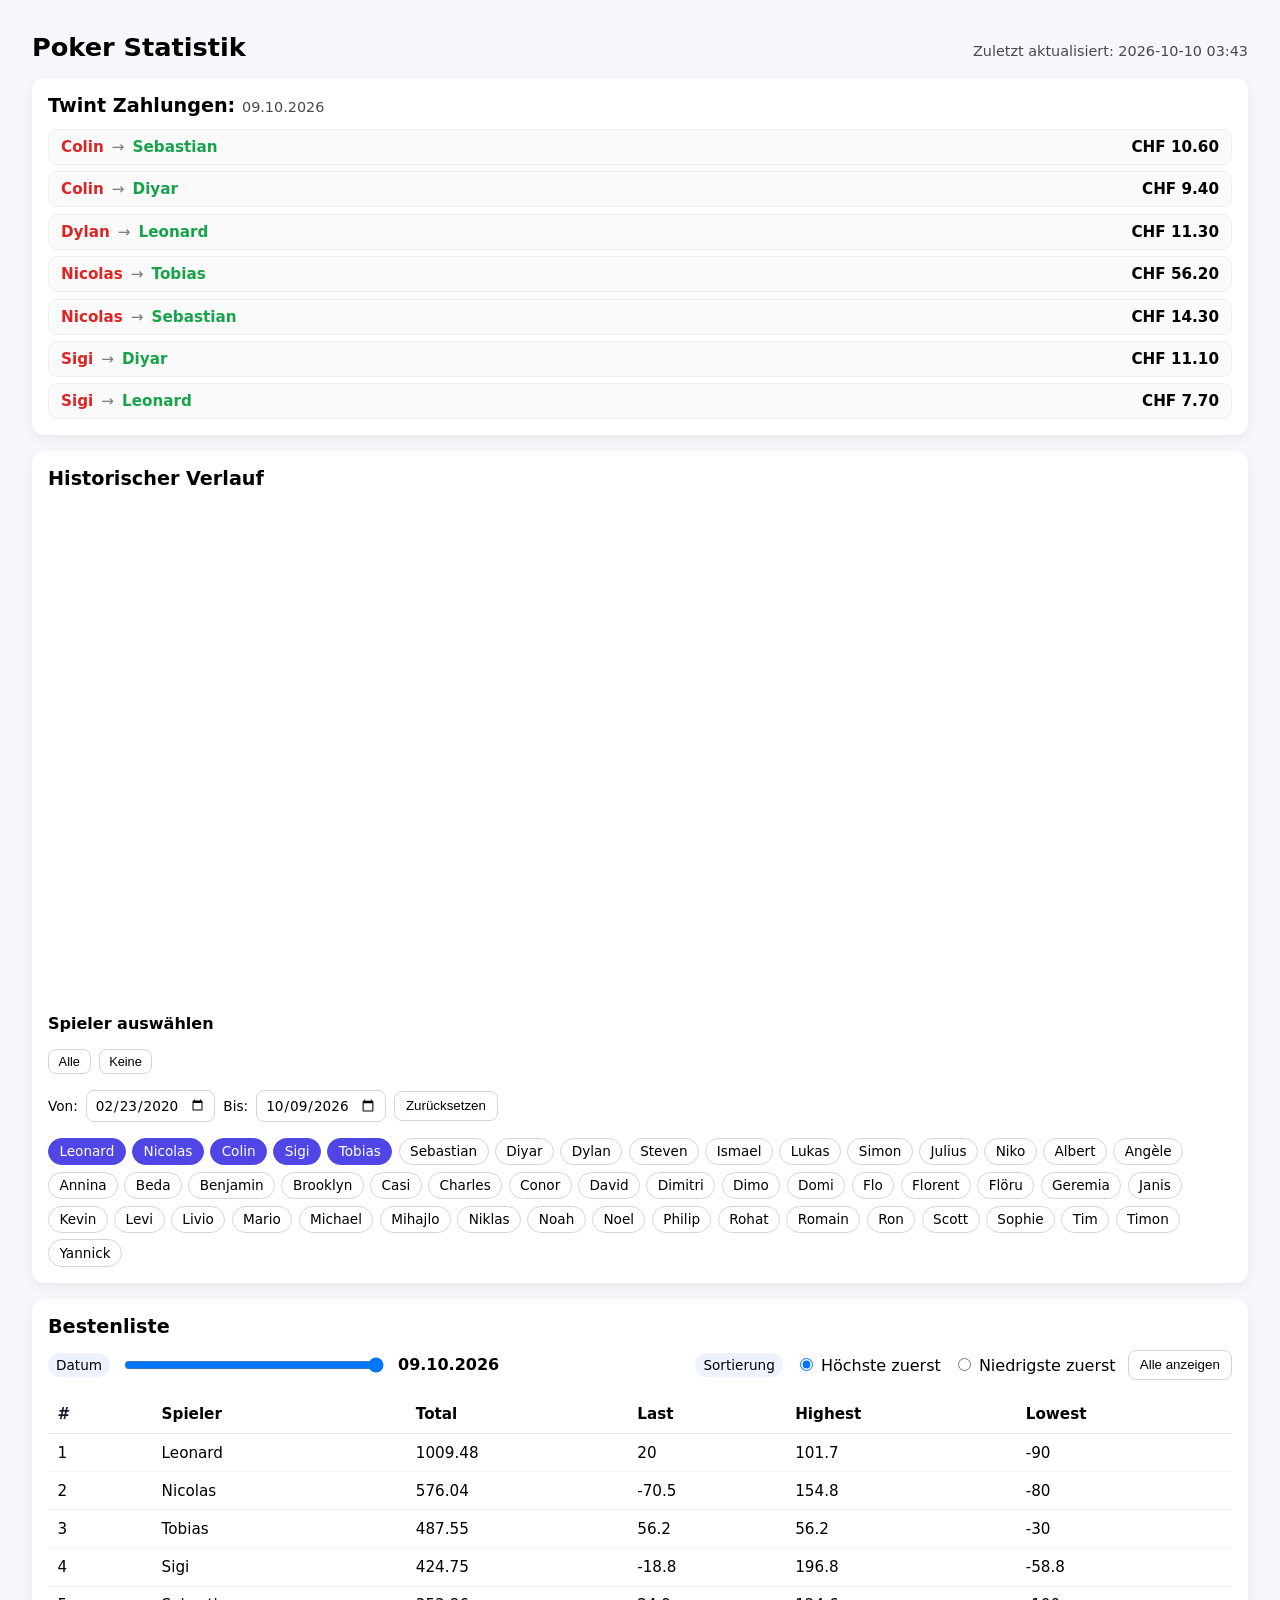
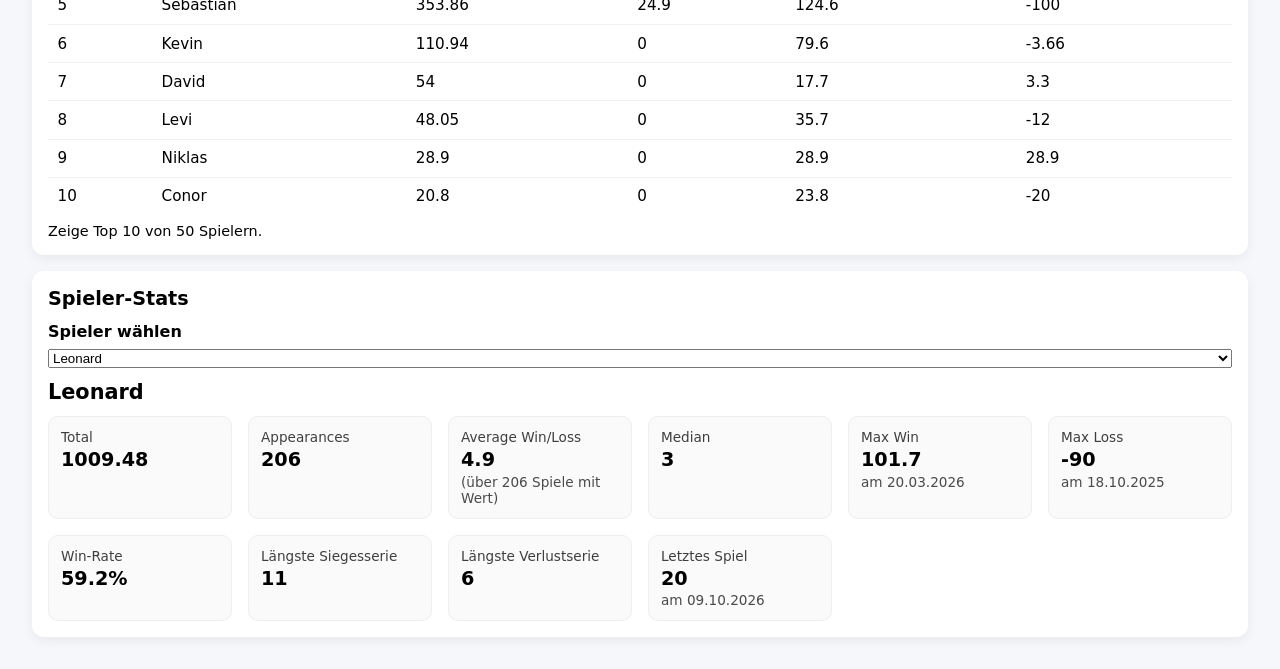
==== commit dd1a466c: "no" ====
--- a/docs/index.html
+++ b/docs/index.html
@@ -85,41 +85,62 @@
 <body>
   <header>
     <h1>Poker Statistik</h1>
-    <div class="updated">Zuletzt aktualisiert: 2026-09-26 01:05</div>
+    <div class="updated">Zuletzt aktualisiert: 2026-10-10 03:43</div>
   </header>
 
   <!-- Twint Zahlungen -->
   <section class="card" style="margin-bottom: var(--gap);">
-    <h2>Twint Zahlungen: <span style="font-weight:400; font-size:.9rem; opacity:.7;">25.09.2026</span></h2>
+    <h2>Twint Zahlungen: <span style="font-weight:400; font-size:.9rem; opacity:.7;">09.10.2026</span></h2>
     
       <div class="payments-list">
         
           <div class="payment-row">
-            <span class="payment-from">Leonard</span>
+            <span class="payment-from">Colin</span>
             <span class="payment-arrow">→</span>
-            <span class="payment-to">Tobias</span>
-            <span class="payment-amount">CHF 17.70</span>
+            <span class="payment-to">Sebastian</span>
+            <span class="payment-amount">CHF 10.60</span>
           </div>
         
           <div class="payment-row">
-            <span class="payment-from">Leonard</span>
+            <span class="payment-from">Colin</span>
             <span class="payment-arrow">→</span>
-            <span class="payment-to">Colin</span>
-            <span class="payment-amount">CHF 12.30</span>
+            <span class="payment-to">Diyar</span>
+            <span class="payment-amount">CHF 9.40</span>
+          </div>
+        
+          <div class="payment-row">
+            <span class="payment-from">Dylan</span>
+            <span class="payment-arrow">→</span>
+            <span class="payment-to">Leonard</span>
+            <span class="payment-amount">CHF 11.30</span>
           </div>
         
           <div class="payment-row">
             <span class="payment-from">Nicolas</span>
             <span class="payment-arrow">→</span>
-            <span class="payment-to">Diyar</span>
-            <span class="payment-amount">CHF 37.30</span>
+            <span class="payment-to">Tobias</span>
+            <span class="payment-amount">CHF 56.20</span>
           </div>
         
           <div class="payment-row">
             <span class="payment-from">Nicolas</span>
             <span class="payment-arrow">→</span>
-            <span class="payment-to">Colin</span>
-            <span class="payment-amount">CHF 12.70</span>
+            <span class="payment-to">Sebastian</span>
+            <span class="payment-amount">CHF 14.30</span>
+          </div>
+        
+          <div class="payment-row">
+            <span class="payment-from">Sigi</span>
+            <span class="payment-arrow">→</span>
+            <span class="payment-to">Diyar</span>
+            <span class="payment-amount">CHF 11.10</span>
+          </div>
+        
+          <div class="payment-row">
+            <span class="payment-from">Sigi</span>
+            <span class="payment-arrow">→</span>
+            <span class="payment-to">Leonard</span>
+            <span class="payment-amount">CHF 7.70</span>
           </div>
         
       </div>
@@ -132,7 +153,7 @@
 
     <div class="chart-wrap">
       <div>                        <script type="text/javascript">window.PlotlyConfig = {MathJaxConfig: 'local'};</script>
-        <script charset="utf-8" src="https://cdn.plot.ly/plotly-3.1.1.min.js" integrity="sha256-HUEFyfiTnZJxCxur99FjbKYTvKSzwDaD3/x5TqHpFu4=" crossorigin="anonymous"></script>                <div id="historical_chart" class="plotly-graph-div" style="height:500px; width:100%;"></div>            <script type="text/javascript">                window.PLOTLYENV=window.PLOTLYENV || {};                                if (document.getElementById("historical_chart")) {                    Plotly.newPlot(                        "historical_chart",                        [{"connectgaps":false,"hovertemplate":"%{x|%d.%m.%Y}\u003cbr\u003e%{y}\u003cextra\u003eLeonard\u003c\u002fextra\u003e","marker":{"size":[6,6,6,6,6,6,6,6,6,6,6,6,6,6,6,6,6,6,6,6,6,6,6,6,6,6,6,6,6,6,6,6,6,6,6,6,6,6,6,6,6,6,6,6,6,6,6,6,6,6,6,6,6,6,6,6,6,6,6,6,6,6,6,6,6,6,6,6,6,6,6,6,6,6,6,6,6,6,6,6,6,6,6,6,6,6,6,6,6,6,6,6,6,6,6,6,6,6,6,6,6,6,6,6,6,6,6,6,6,6,6,6,6,6,6,6,6,6,6,6,6,6,6,6,6,6,6,6,6,6,6,6,6,6,6,6,6,6,6,6,6,6,6,6,6,6,6,6,6,6,6,6,6,6,6,6,6,6,6,6,6,6,6,6,6,6,6,6,6,6,6,6,6,6,6,0,6,6,6,6,0,6,6,6,6,6,6,6,6,6,6,6,6,6,6,6,6,6,6,6,6,6,6,0,6,6,6,6]},"mode":"lines+markers","name":"Leonard","x":["2020-02-23T00:00:00.000000000","2020-03-13T00:00:00.000000000","2020-04-03T00:00:00.000000000","2020-04-24T00:00:00.000000000","2020-05-15T00:00:00.000000000","2020-05-23T00:00:00.000000000","2020-06-07T00:00:00.000000000","2020-06-12T00:00:00.000000000","2020-06-19T00:00:00.000000000","2020-06-27T00:00:00.000000000","2020-07-05T00:00:00.000000000","2020-08-14T00:00:00.000000000","2020-08-21T00:00:00.000000000","2020-09-13T00:00:00.000000000","2020-09-19T00:00:00.000000000","2020-10-03T00:00:00.000000000","2020-10-17T00:00:00.000000000","2020-10-31T00:00:00.000000000","2020-11-14T00:00:00.000000000","2020-11-28T00:00:00.000000000","2020-12-12T00:00:00.000000000","2020-12-26T00:00:00.000000000","2021-01-09T00:00:00.000000000","2021-01-23T00:00:00.000000000","2021-02-13T00:00:00.000000000","2021-03-13T00:00:00.000000000","2021-04-17T00:00:00.000000000","2021-05-15T00:00:00.000000000","2021-06-12T00:00:00.000000000","2021-08-18T00:00:00.000000000","2021-09-04T00:00:00.000000000","2021-10-09T00:00:00.000000000","2021-11-13T00:00:00.000000000","2021-11-27T00:00:00.000000000","2021-12-11T00:00:00.000000000","2022-02-19T00:00:00.000000000","2022-02-25T00:00:00.000000000","2022-03-04T00:00:00.000000000","2022-03-11T00:00:00.000000000","2022-04-01T00:00:00.000000000","2022-04-08T00:00:00.000000000","2022-04-22T00:00:00.000000000","2022-05-21T00:00:00.000000000","2022-06-10T00:00:00.000000000","2022-06-24T00:00:00.000000000","2022-07-08T00:00:00.000000000","2022-08-13T00:00:00.000000000","2022-08-19T00:00:00.000000000","2022-09-03T00:00:00.000000000","2022-09-09T00:00:00.000000000","2022-09-17T00:00:00.000000000","2022-09-23T00:00:00.000000000","2022-09-30T00:00:00.000000000","2022-10-21T00:00:00.000000000","2022-10-28T00:00:00.000000000","2022-11-04T00:00:00.000000000","2022-11-18T00:00:00.000000000","2022-11-25T00:00:00.000000000","2022-12-10T00:00:00.000000000","2022-12-17T00:00:00.000000000","2022-12-23T00:00:00.000000000","2022-12-30T00:00:00.000000000","2023-01-14T00:00:00.000000000","2023-01-20T00:00:00.000000000","2023-01-27T00:00:00.000000000","2023-02-02T00:00:00.000000000","2023-02-11T00:00:00.000000000","2023-02-17T00:00:00.000000000","2023-02-24T00:00:00.000000000","2023-03-03T00:00:00.000000000","2023-03-10T00:00:00.000000000","2023-03-17T00:00:00.000000000","2023-03-25T00:00:00.000000000","2023-04-01T00:00:00.000000000","2023-04-08T00:00:00.000000000","2023-04-15T00:00:00.000000000","2023-04-21T00:00:00.000000000","2023-04-28T00:00:00.000000000","2023-05-12T00:00:00.000000000","2023-05-19T00:00:00.000000000","2023-05-26T00:00:00.000000000","2023-06-09T00:00:00.000000000","2023-06-16T00:00:00.000000000","2023-06-23T00:00:00.000000000","2023-07-07T00:00:00.000000000","2023-07-13T00:00:00.000000000","2023-07-28T00:00:00.000000000","2023-08-11T00:00:00.000000000","2023-08-25T00:00:00.000000000","2023-09-01T00:00:00.000000000","2023-09-08T00:00:00.000000000","2023-09-15T00:00:00.000000000","2023-09-22T00:00:00.000000000","2023-09-29T00:00:00.000000000","2023-10-06T00:00:00.000000000","2023-10-13T00:00:00.000000000","2023-10-20T00:00:00.000000000","2023-10-27T00:00:00.000000000","2023-11-17T00:00:00.000000000","2023-11-24T00:00:00.000000000","2023-12-08T00:00:00.000000000","2023-12-22T00:00:00.000000000","2024-01-05T00:00:00.000000000","2024-01-13T00:00:00.000000000","2024-01-20T00:00:00.000000000","2024-01-27T00:00:00.000000000","2024-02-02T00:00:00.000000000","2024-02-10T00:00:00.000000000","2024-02-16T00:00:00.000000000","2024-03-16T00:00:00.000000000","2024-03-23T00:00:00.000000000","2024-03-29T00:00:00.000000000","2024-04-05T00:00:00.000000000","2024-04-12T00:00:00.000000000","2024-04-19T00:00:00.000000000","2024-04-27T00:00:00.000000000","2024-05-03T00:00:00.000000000","2024-05-20T00:00:00.000000000","2024-05-24T00:00:00.000000000","2024-05-31T00:00:00.000000000","2024-06-07T00:00:00.000000000","2024-06-14T00:00:00.000000000","2024-06-21T00:00:00.000000000","2024-06-29T00:00:00.000000000","2024-07-12T00:00:00.000000000","2024-07-26T00:00:00.000000000","2024-08-02T00:00:00.000000000","2024-08-16T00:00:00.000000000","2024-09-06T00:00:00.000000000","2024-09-13T00:00:00.000000000","2024-09-20T00:00:00.000000000","2024-09-27T00:00:00.000000000","2024-10-04T00:00:00.000000000","2024-10-11T00:00:00.000000000","2024-10-18T00:00:00.000000000","2024-11-01T00:00:00.000000000","2024-11-08T00:00:00.000000000","2024-11-15T00:00:00.000000000","2024-11-22T00:00:00.000000000","2024-11-29T00:00:00.000000000","2024-12-06T00:00:00.000000000","2024-12-13T00:00:00.000000000","2024-12-20T00:00:00.000000000","2025-01-10T00:00:00.000000000","2025-01-24T00:00:00.000000000","2025-01-31T00:00:00.000000000","2025-02-28T00:00:00.000000000","2025-03-07T00:00:00.000000000","2025-03-14T00:00:00.000000000","2025-03-22T00:00:00.000000000","2025-03-29T00:00:00.000000000","2025-04-04T00:00:00.000000000","2025-04-11T00:00:00.000000000","2025-04-25T00:00:00.000000000","2025-05-02T00:00:00.000000000","2025-05-09T00:00:00.000000000","2025-05-23T00:00:00.000000000","2025-05-30T00:00:00.000000000","2025-06-06T00:00:00.000000000","2025-06-13T00:00:00.000000000","2025-07-05T00:00:00.000000000","2025-07-25T00:00:00.000000000","2025-08-08T00:00:00.000000000","2025-08-15T00:00:00.000000000","2025-09-06T00:00:00.000000000","2025-09-12T00:00:00.000000000","2025-09-19T00:00:00.000000000","2025-09-26T00:00:00.000000000","2025-10-03T00:00:00.000000000","2025-10-10T00:00:00.000000000","2025-10-18T00:00:00.000000000","2025-10-24T00:00:00.000000000","2025-10-31T00:00:00.000000000","2025-11-07T00:00:00.000000000","2025-11-14T00:00:00.000000000","2025-11-21T00:00:00.000000000","2025-11-28T00:00:00.000000000","2025-12-05T00:00:00.000000000","2025-12-12T00:00:00.000000000","2025-12-19T00:00:00.000000000","2026-01-02T00:00:00.000000000","2026-01-09T00:00:00.000000000","2026-01-16T00:00:00.000000000","2026-01-23T00:00:00.000000000","2026-01-30T00:00:00.000000000","2026-02-20T00:00:00.000000000","2026-02-27T00:00:00.000000000","2026-03-06T00:00:00.000000000","2026-03-13T00:00:00.000000000","2026-03-20T00:00:00.000000000","2026-03-27T00:00:00.000000000","2026-04-03T00:00:00.000000000","2026-04-10T00:00:00.000000000","2026-04-17T00:00:00.000000000","2026-04-24T00:00:00.000000000","2026-05-01T00:00:00.000000000","2026-05-08T00:00:00.000000000","2026-05-22T00:00:00.000000000","2026-06-12T00:00:00.000000000","2026-06-26T00:00:00.000000000","2026-07-24T00:00:00.000000000","2026-07-31T00:00:00.000000000","2026-08-07T00:00:00.000000000","2026-08-14T00:00:00.000000000","2026-08-28T00:00:00.000000000","2026-09-11T00:00:00.000000000","2026-09-18T00:00:00.000000000","2026-09-25T00:00:00.000000000"],"y":{"dtype":"f8","bdata":"AAAAAAAAEEAAAAAAAAAcQAAAAAAAACRAAAAAAAAAMEAAAAAAAAAzQAAAAAAAADZAAAAAAAAAOUDNzMzMzMw9QM3MzMzMTD9AZmZmZmZmQUBmZmZmZiZIQGZmZmZmJkNAMjMzMzOzP0AyMzMzM7M\u002fQDIzMzMzsz1AmJmZmZmZOkDLzMzMzMw7QJiZmZmZGTxAMjMzMzOzOEAyMzMzMzM4QDIzMzMzszpAMjMzMzOzOkAyMzMzM7MwQGVmZmZmZjdAZWZmZmZmOUBlZmZmZmY5QP\u002f\u002f\u002f\u002f\u002f\u002ff0JA\u002f\u002f\u002f\u002f\u002f\u002f\u002f\[base64]\[base64]\[base64]\u002f+EQNejcD0Kj4dA16NwPQpPhkAK16NwPaaGQKRwPQrXP4hA16NwPQpLi0BxPQrXo3CNQHE9CtejoIpA16NwPQp\[base64]"},"type":"scatter"},{"connectgaps":false,"hovertemplate":"%{x|%d.%m.%Y}\u003cbr\u003e%{y}\u003cextra\u003eNicolas\u003c\u002fextra\u003e","marker":{"size":[6,6,6,6,6,6,6,6,6,6,6,6,6,6,6,6,6,6,6,6,6,6,6,6,6,6,6,6,6,6,6,6,6,6,6,0,6,6,6,6,0,6,6,0,6,6,6,6,6,6,6,6,6,6,6,6,6,6,6,6,6,6,6,6,6,6,6,6,6,6,6,6,6,6,6,6,6,6,6,6,6,6,6,6,6,6,0,6,6,6,6,6,6,6,6,6,6,0,6,6,6,6,6,6,6,6,6,6,0,6,6,6,6,6,6,6,6,6,6,6,6,6,6,6,6,6,6,6,6,6,6,6,6,6,6,0,6,6,6,6,6,6,6,6,6,6,6,6,6,6,0,6,6,6,6,6,6,6,6,6,6,6,6,6,6,6,6,0,6,6,6,6,6,6,6,6,6,6,0,6,6,6,6,6,6,6,6,6,6,6,6,6,6,6,6,6,6,6,6,6,6,0,6,6,6,6,6,6]},"mode":"lines+markers","name":"Nicolas","x":["2020-02-23T00:00:00.000000000","2020-03-13T00:00:00.000000000","2020-04-03T00:00:00.000000000","2020-04-24T00:00:00.000000000","2020-05-15T00:00:00.000000000","2020-05-23T00:00:00.000000000","2020-06-07T00:00:00.000000000","2020-06-12T00:00:00.000000000","2020-06-19T00:00:00.000000000","2020-06-27T00:00:00.000000000","2020-07-05T00:00:00.000000000","2020-08-14T00:00:00.000000000","2020-08-21T00:00:00.000000000","2020-09-13T00:00:00.000000000","2020-09-19T00:00:00.000000000","2020-10-03T00:00:00.000000000","2020-10-17T00:00:00.000000000","2020-10-31T00:00:00.000000000","2020-11-14T00:00:00.000000000","2020-11-28T00:00:00.000000000","2020-12-12T00:00:00.000000000","2020-12-26T00:00:00.000000000","2021-01-09T00:00:00.000000000","2021-01-23T00:00:00.000000000","2021-02-13T00:00:00.000000000","2021-03-13T00:00:00.000000000","2021-04-17T00:00:00.000000000","2021-05-15T00:00:00.000000000","2021-06-12T00:00:00.000000000","2021-08-18T00:00:00.000000000","2021-09-04T00:00:00.000000000","2021-10-09T00:00:00.000000000","2021-11-13T00:00:00.000000000","2021-11-27T00:00:00.000000000","2021-12-11T00:00:00.000000000","2022-02-19T00:00:00.000000000","2022-02-25T00:00:00.000000000","2022-03-04T00:00:00.000000000","2022-03-11T00:00:00.000000000","2022-04-01T00:00:00.000000000","2022-04-08T00:00:00.000000000","2022-04-22T00:00:00.000000000","2022-05-21T00:00:00.000000000","2022-06-10T00:00:00.000000000","2022-06-24T00:00:00.000000000","2022-07-08T00:00:00.000000000","2022-08-13T00:00:00.000000000","2022-08-19T00:00:00.000000000","2022-09-03T00:00:00.000000000","2022-09-09T00:00:00.000000000","2022-09-17T00:00:00.000000000","2022-09-23T00:00:00.000000000","2022-09-30T00:00:00.000000000","2022-10-21T00:00:00.000000000","2022-10-28T00:00:00.000000000","2022-11-04T00:00:00.000000000","2022-11-18T00:00:00.000000000","2022-11-25T00:00:00.000000000","2022-12-10T00:00:00.000000000","2022-12-17T00:00:00.000000000","2022-12-23T00:00:00.000000000","2022-12-30T00:00:00.000000000","2023-01-14T00:00:00.000000000","2023-01-20T00:00:00.000000000","2023-01-27T00:00:00.000000000","2023-02-02T00:00:00.000000000","2023-02-11T00:00:00.000000000","2023-02-17T00:00:00.000000000","2023-02-24T00:00:00.000000000","2023-03-03T00:00:00.000000000","2023-03-10T00:00:00.000000000","2023-03-17T00:00:00.000000000","2023-03-25T00:00:00.000000000","2023-04-01T00:00:00.000000000","2023-04-08T00:00:00.000000000","2023-04-15T00:00:00.000000000","2023-04-21T00:00:00.000000000","2023-04-28T00:00:00.000000000","2023-05-12T00:00:00.000000000","2023-05-19T00:00:00.000000000","2023-05-26T00:00:00.000000000","2023-06-09T00:00:00.000000000","2023-06-16T00:00:00.000000000","2023-06-23T00:00:00.000000000","2023-07-07T00:00:00.000000000","2023-07-13T00:00:00.000000000","2023-07-28T00:00:00.000000000","2023-08-11T00:00:00.000000000","2023-08-25T00:00:00.000000000","2023-09-01T00:00:00.000000000","2023-09-08T00:00:00.000000000","2023-09-15T00:00:00.000000000","2023-09-22T00:00:00.000000000","2023-09-29T00:00:00.000000000","2023-10-06T00:00:00.000000000","2023-10-13T00:00:00.000000000","2023-10-20T00:00:00.000000000","2023-10-27T00:00:00.000000000","2023-11-17T00:00:00.000000000","2023-11-24T00:00:00.000000000","2023-12-08T00:00:00.000000000","2023-12-22T00:00:00.000000000","2024-01-05T00:00:00.000000000","2024-01-13T00:00:00.000000000","2024-01-20T00:00:00.000000000","2024-01-27T00:00:00.000000000","2024-02-02T00:00:00.000000000","2024-02-10T00:00:00.000000000","2024-02-16T00:00:00.000000000","2024-03-16T00:00:00.000000000","2024-03-23T00:00:00.000000000","2024-03-29T00:00:00.000000000","2024-04-05T00:00:00.000000000","2024-04-12T00:00:00.000000000","2024-04-19T00:00:00.000000000","2024-04-27T00:00:00.000000000","2024-05-03T00:00:00.000000000","2024-05-20T00:00:00.000000000","2024-05-24T00:00:00.000000000","2024-05-31T00:00:00.000000000","2024-06-07T00:00:00.000000000","2024-06-14T00:00:00.000000000","2024-06-21T00:00:00.000000000","2024-06-29T00:00:00.000000000","2024-07-12T00:00:00.000000000","2024-07-26T00:00:00.000000000","2024-08-02T00:00:00.000000000","2024-08-16T00:00:00.000000000","2024-09-06T00:00:00.000000000","2024-09-13T00:00:00.000000000","2024-09-20T00:00:00.000000000","2024-09-27T00:00:00.000000000","2024-10-04T00:00:00.000000000","2024-10-11T00:00:00.000000000","2024-10-18T00:00:00.000000000","2024-11-01T00:00:00.000000000","2024-11-08T00:00:00.000000000","2024-11-15T00:00:00.000000000","2024-11-22T00:00:00.000000000","2024-11-29T00:00:00.000000000","2024-12-06T00:00:00.000000000","2024-12-13T00:00:00.000000000","2024-12-20T00:00:00.000000000","2025-01-10T00:00:00.000000000","2025-01-24T00:00:00.000000000","2025-01-31T00:00:00.000000000","2025-02-28T00:00:00.000000000","2025-03-07T00:00:00.000000000","2025-03-14T00:00:00.000000000","2025-03-22T00:00:00.000000000","2025-03-29T00:00:00.000000000","2025-04-04T00:00:00.000000000","2025-04-11T00:00:00.000000000","2025-04-25T00:00:00.000000000","2025-05-02T00:00:00.000000000","2025-05-09T00:00:00.000000000","2025-05-23T00:00:00.000000000","2025-05-30T00:00:00.000000000","2025-06-06T00:00:00.000000000","2025-06-13T00:00:00.000000000","2025-07-05T00:00:00.000000000","2025-07-25T00:00:00.000000000","2025-08-08T00:00:00.000000000","2025-08-15T00:00:00.000000000","2025-09-06T00:00:00.000000000","2025-09-12T00:00:00.000000000","2025-09-19T00:00:00.000000000","2025-09-26T00:00:00.000000000","2025-10-03T00:00:00.000000000","2025-10-10T00:00:00.000000000","2025-10-18T00:00:00.000000000","2025-10-24T00:00:00.000000000","2025-10-31T00:00:00.000000000","2025-11-07T00:00:00.000000000","2025-11-14T00:00:00.000000000","2025-11-21T00:00:00.000000000","2025-11-28T00:00:00.000000000","2025-12-05T00:00:00.000000000","2025-12-12T00:00:00.000000000","2025-12-19T00:00:00.000000000","2026-01-02T00:00:00.000000000","2026-01-09T00:00:00.000000000","2026-01-16T00:00:00.000000000","2026-01-23T00:00:00.000000000","2026-01-30T00:00:00.000000000","2026-02-20T00:00:00.000000000","2026-02-27T00:00:00.000000000","2026-03-06T00:00:00.000000000","2026-03-13T00:00:00.000000000","2026-03-20T00:00:00.000000000","2026-03-27T00:00:00.000000000","2026-04-03T00:00:00.000000000","2026-04-10T00:00:00.000000000","2026-04-17T00:00:00.000000000","2026-04-24T00:00:00.000000000","2026-05-01T00:00:00.000000000","2026-05-08T00:00:00.000000000","2026-05-22T00:00:00.000000000","2026-06-12T00:00:00.000000000","2026-06-26T00:00:00.000000000","2026-07-24T00:00:00.000000000","2026-07-31T00:00:00.000000000","2026-08-07T00:00:00.000000000","2026-08-14T00:00:00.000000000","2026-08-28T00:00:00.000000000","2026-09-11T00:00:00.000000000","2026-09-18T00:00:00.000000000","2026-09-25T00:00:00.000000000"],"y":{"dtype":"f8","bdata":"AAAAAAAAK8AAAAAAAIAxwAAAAAAAgDTAAAAAAACAO8AAAAAAAAA+wAAAAAAAAELAAAAAAABAQcDNzMzMzAxDwM3MzMzMDEXAMzMzMzOzRMAzMzMzM3NGwDMzMzMz80XAMzMzMzNzRcAzMzMzM\[base64]\u002f\u002f\u002f\u002f\u002f\u002f\[base64]\[base64]\u002ffUAehetRuK6BQB6F61G4moJAHoXrUbiqgUBRuB6F61GCQLgehetRKIdAHoXrUbiah0C4HoXrUXCGQB6F61G4soZA61G4HoUDiEDrUbgehROHQOtRuB6F44RAHoXrUbhGhUAehetRuMaCQOtRuB6Fl4NA61G4HoW\u002fg0DrUbgehXOFQOtRuB6F04RA61G4HoXThEBRuB6F65WFQOtRuB6F14RAhetRuB5RhkAfhetRuLKGQLkehetRxIVAuR6F61E0hEA="},"type":"scatter"},{"connectgaps":false,"hovertemplate":"%{x|%d.%m.%Y}\u003cbr\u003e%{y}\u003cextra\u003eColin\u003c\u002fextra\u003e","marker":{"size":[0,0,0,0,0,0,0,0,0,0,0,0,0,0,0,0,0,0,0,0,0,0,0,0,0,0,0,0,0,0,0,0,0,0,0,0,0,0,0,0,0,0,0,0,0,0,0,0,0,0,0,6,6,6,6,6,6,6,0,6,6,6,6,6,6,6,6,6,6,6,6,6,6,0,6,6,6,6,6,6,0,6,0,6,6,6,6,6,6,6,6,6,6,6,6,6,6,6,6,6,6,6,6,0,6,6,0,6,6,6,6,6,6,6,6,6,0,6,6,6,6,6,6,6,6,6,6,6,6,6,0,0,6,6,6,6,6,6,6,6,6,6,6,0,0,6,6,6,6,0,6,6,6,6,6,0,6,6,6,6,0,6,6,6,6,6,6,0,6,6,6,6,6,6,6,0,6,6,6,6,6,6,6,6,6,6,6,6,6,6,6,6,6,6,6,6,6,6,6,6,6,6,6,6,0,0,6,6]},"mode":"lines+markers","name":"Colin","x":["2020-02-23T00:00:00.000000000","2020-03-13T00:00:00.000000000","2020-04-03T00:00:00.000000000","2020-04-24T00:00:00.000000000","2020-05-15T00:00:00.000000000","2020-05-23T00:00:00.000000000","2020-06-07T00:00:00.000000000","2020-06-12T00:00:00.000000000","2020-06-19T00:00:00.000000000","2020-06-27T00:00:00.000000000","2020-07-05T00:00:00.000000000","2020-08-14T00:00:00.000000000","2020-08-21T00:00:00.000000000","2020-09-13T00:00:00.000000000","2020-09-19T00:00:00.000000000","2020-10-03T00:00:00.000000000","2020-10-17T00:00:00.000000000","2020-10-31T00:00:00.000000000","2020-11-14T00:00:00.000000000","2020-11-28T00:00:00.000000000","2020-12-12T00:00:00.000000000","2020-12-26T00:00:00.000000000","2021-01-09T00:00:00.000000000","2021-01-23T00:00:00.000000000","2021-02-13T00:00:00.000000000","2021-03-13T00:00:00.000000000","2021-04-17T00:00:00.000000000","2021-05-15T00:00:00.000000000","2021-06-12T00:00:00.000000000","2021-08-18T00:00:00.000000000","2021-09-04T00:00:00.000000000","2021-10-09T00:00:00.000000000","2021-11-13T00:00:00.000000000","2021-11-27T00:00:00.000000000","2021-12-11T00:00:00.000000000","2022-02-19T00:00:00.000000000","2022-02-25T00:00:00.000000000","2022-03-04T00:00:00.000000000","2022-03-11T00:00:00.000000000","2022-04-01T00:00:00.000000000","2022-04-08T00:00:00.000000000","2022-04-22T00:00:00.000000000","2022-05-21T00:00:00.000000000","2022-06-10T00:00:00.000000000","2022-06-24T00:00:00.000000000","2022-07-08T00:00:00.000000000","2022-08-13T00:00:00.000000000","2022-08-19T00:00:00.000000000","2022-09-03T00:00:00.000000000","2022-09-09T00:00:00.000000000","2022-09-17T00:00:00.000000000","2022-09-23T00:00:00.000000000","2022-09-30T00:00:00.000000000","2022-10-21T00:00:00.000000000","2022-10-28T00:00:00.000000000","2022-11-04T00:00:00.000000000","2022-11-18T00:00:00.000000000","2022-11-25T00:00:00.000000000","2022-12-10T00:00:00.000000000","2022-12-17T00:00:00.000000000","2022-12-23T00:00:00.000000000","2022-12-30T00:00:00.000000000","2023-01-14T00:00:00.000000000","2023-01-20T00:00:00.000000000","2023-01-27T00:00:00.000000000","2023-02-02T00:00:00.000000000","2023-02-11T00:00:00.000000000","2023-02-17T00:00:00.000000000","2023-02-24T00:00:00.000000000","2023-03-03T00:00:00.000000000","2023-03-10T00:00:00.000000000","2023-03-17T00:00:00.000000000","2023-03-25T00:00:00.000000000","2023-04-01T00:00:00.000000000","2023-04-08T00:00:00.000000000","2023-04-15T00:00:00.000000000","2023-04-21T00:00:00.000000000","2023-04-28T00:00:00.000000000","2023-05-12T00:00:00.000000000","2023-05-19T00:00:00.000000000","2023-05-26T00:00:00.000000000","2023-06-09T00:00:00.000000000","2023-06-16T00:00:00.000000000","2023-06-23T00:00:00.000000000","2023-07-07T00:00:00.000000000","2023-07-13T00:00:00.000000000","2023-07-28T00:00:00.000000000","2023-08-11T00:00:00.000000000","2023-08-25T00:00:00.000000000","2023-09-01T00:00:00.000000000","2023-09-08T00:00:00.000000000","2023-09-15T00:00:00.000000000","2023-09-22T00:00:00.000000000","2023-09-29T00:00:00.000000000","2023-10-06T00:00:00.000000000","2023-10-13T00:00:00.000000000","2023-10-20T00:00:00.000000000","2023-10-27T00:00:00.000000000","2023-11-17T00:00:00.000000000","2023-11-24T00:00:00.000000000","2023-12-08T00:00:00.000000000","2023-12-22T00:00:00.000000000","2024-01-05T00:00:00.000000000","2024-01-13T00:00:00.000000000","2024-01-20T00:00:00.000000000","2024-01-27T00:00:00.000000000","2024-02-02T00:00:00.000000000","2024-02-10T00:00:00.000000000","2024-02-16T00:00:00.000000000","2024-03-16T00:00:00.000000000","2024-03-23T00:00:00.000000000","2024-03-29T00:00:00.000000000","2024-04-05T00:00:00.000000000","2024-04-12T00:00:00.000000000","2024-04-19T00:00:00.000000000","2024-04-27T00:00:00.000000000","2024-05-03T00:00:00.000000000","2024-05-20T00:00:00.000000000","2024-05-24T00:00:00.000000000","2024-05-31T00:00:00.000000000","2024-06-07T00:00:00.000000000","2024-06-14T00:00:00.000000000","2024-06-21T00:00:00.000000000","2024-06-29T00:00:00.000000000","2024-07-12T00:00:00.000000000","2024-07-26T00:00:00.000000000","2024-08-02T00:00:00.000000000","2024-08-16T00:00:00.000000000","2024-09-06T00:00:00.000000000","2024-09-13T00:00:00.000000000","2024-09-20T00:00:00.000000000","2024-09-27T00:00:00.000000000","2024-10-04T00:00:00.000000000","2024-10-11T00:00:00.000000000","2024-10-18T00:00:00.000000000","2024-11-01T00:00:00.000000000","2024-11-08T00:00:00.000000000","2024-11-15T00:00:00.000000000","2024-11-22T00:00:00.000000000","2024-11-29T00:00:00.000000000","2024-12-06T00:00:00.000000000","2024-12-13T00:00:00.000000000","2024-12-20T00:00:00.000000000","2025-01-10T00:00:00.000000000","2025-01-24T00:00:00.000000000","2025-01-31T00:00:00.000000000","2025-02-28T00:00:00.000000000","2025-03-07T00:00:00.000000000","2025-03-14T00:00:00.000000000","2025-03-22T00:00:00.000000000","2025-03-29T00:00:00.000000000","2025-04-04T00:00:00.000000000","2025-04-11T00:00:00.000000000","2025-04-25T00:00:00.000000000","2025-05-02T00:00:00.000000000","2025-05-09T00:00:00.000000000","2025-05-23T00:00:00.000000000","2025-05-30T00:00:00.000000000","2025-06-06T00:00:00.000000000","2025-06-13T00:00:00.000000000","2025-07-05T00:00:00.000000000","2025-07-25T00:00:00.000000000","2025-08-08T00:00:00.000000000","2025-08-15T00:00:00.000000000","2025-09-06T00:00:00.000000000","2025-09-12T00:00:00.000000000","2025-09-19T00:00:00.000000000","2025-09-26T00:00:00.000000000","2025-10-03T00:00:00.000000000","2025-10-10T00:00:00.000000000","2025-10-18T00:00:00.000000000","2025-10-24T00:00:00.000000000","2025-10-31T00:00:00.000000000","2025-11-07T00:00:00.000000000","2025-11-14T00:00:00.000000000","2025-11-21T00:00:00.000000000","2025-11-28T00:00:00.000000000","2025-12-05T00:00:00.000000000","2025-12-12T00:00:00.000000000","2025-12-19T00:00:00.000000000","2026-01-02T00:00:00.000000000","2026-01-09T00:00:00.000000000","2026-01-16T00:00:00.000000000","2026-01-23T00:00:00.000000000","2026-01-30T00:00:00.000000000","2026-02-20T00:00:00.000000000","2026-02-27T00:00:00.000000000","2026-03-06T00:00:00.000000000","2026-03-13T00:00:00.000000000","2026-03-20T00:00:00.000000000","2026-03-27T00:00:00.000000000","2026-04-03T00:00:00.000000000","2026-04-10T00:00:00.000000000","2026-04-17T00:00:00.000000000","2026-04-24T00:00:00.000000000","2026-05-01T00:00:00.000000000","2026-05-08T00:00:00.000000000","2026-05-22T00:00:00.000000000","2026-06-12T00:00:00.000000000","2026-06-26T00:00:00.000000000","2026-07-24T00:00:00.000000000","2026-07-31T00:00:00.000000000","2026-08-07T00:00:00.000000000","2026-08-14T00:00:00.000000000","2026-08-28T00:00:00.000000000","2026-09-11T00:00:00.000000000","2026-09-18T00:00:00.000000000","2026-09-25T00:00:00.000000000"],"y":{"dtype":"f8","bdata":"AAAAAAAA+H8AAAAAAAD4fwAAAAAAAPh\u002fAAAAAAAA+H8AAAAAAAD4fwAAAAAAAPh\u002fAAAAAAAA+H8AAAAAAAD4fwAAAAAAAPh\u002fAAAAAAAA+H8AAAAAAAD4fwAAAAAAAPh\u002fAAAAAAAA+H8AAAAAAAD4fwAAAAAAAPh\u002fAAAAAAAA+H8AAAAAAAD4fwAAAAAAAPh\u002fAAAAAAAA+H8AAAAAAAD4fwAAAAAAAPh\u002fAAAAAAAA+H8AAAAAAAD4fwAAAAAAAPh\u002fAAAAAAAA+H8AAAAAAAD4fwAAAAAAAPh\u002fAAAAAAAA+H8AAAAAAAD4fwAAAAAAAPh\u002fAAAAAAAA+H8AAAAAAAD4fwAAAAAAAPh\u002fAAAAAAAA+H8AAAAAAAD4fwAAAAAAAPh\u002fAAAAAAAA+H8AAAAAAAD4fwAAAAAAAPh\u002fAAAAAAAA+H8AAAAAAAD4fwAAAAAAAPh\u002fAAAAAAAA+H8AAAAAAAD4fwAAAAAAAPh\u002fAAAAAAAA+H8AAAAAAAD4fwAAAAAAAPh\u002fAAAAAAAA+H8AAAAAAAD4fwAAAAAAAPh\u002fMzMzMzMzF8AyMzMzMzMDQGZmZmZmZjZA\u002f\u002f\u002f\u002f\u002f\u002f\u002f\u002fIEBmZmZmZmYqQDQzMzMzMxTAaGZmZmZmBMBoZmZmZmYEwM3MzMzMjDTAzczMzMwMMsCamZmZmRkswGZmZmZmBkvAMzMzMzMDVcAzMzMzM4NcwJmZmZmZiVvAmZmZmZmJWsCZmZmZmQldwJmZmZmZiV\[base64]\[base64]\u002fwArXo3A9wnzACtejcD1ie8AK16NwPUJ9wHA9CtejWH7AcD0K16PYfcBwPQrXowB\u002fwHA9CtejMH3AcD0K16NwfMBwPQrXo3B8wHA9CtejcHzAcD0K16PwfsAK16NwPdp5wArXo3A9OnnACtejcD16esAK16NwPZp9wArXo3A9Kn\u002fACtejcD3Kf8AK16NwPQp8wArXo3A9qnzACtejcD3afcCF61G4Hs2AwIXrUbgezYDAhetRuB7NgMCF61G4Hq2CwIXrUbge\[base64]\u002fCeJDA9ihcj8IYkcD2KFyPwhiRwJDC9ShcsJDAkML1KFxokMDtUbgehWWOwO1RuB6F9Y\u002fA9ihcj8JikcD2KFyPwkqRwJDC9ShcMJHAkML1KFyAkcDD9Shcj2uRwF2PwvUo95DAXY\u002fC9SgPksBdj8L1KCeTwF2PwvUo75PAXY\u002fC9SiPlMD3KFyPwtCTwJHC9ShcrJPAK1yPwvVvlMArXI\u002fC9eeUwCtcj8L1N5XAXo\u002fC9SjblcCRwvUoXM6VwPcoXI\u002fChJXAXY\u002fC9SjDlcBdj8L1KJGWwF2PwvUo4ZbAXY\u002fC9SgBlcBdj8L1KPGVwCpcj8L18ZXAKlyPwvXxlcAqXI\u002fC9fGVwMT1KFyP8ZXAxPUoXI+NlcA="},"type":"scatter"},{"connectgaps":false,"hovertemplate":"%{x|%d.%m.%Y}\u003cbr\u003e%{y}\u003cextra\u003eSigi\u003c\u002fextra\u003e","marker":{"size":[0,0,0,0,0,0,0,0,0,0,0,0,0,0,0,0,0,0,0,0,0,0,0,0,0,0,0,0,0,0,0,0,0,0,0,0,0,0,0,0,0,0,0,0,0,0,0,0,0,0,0,0,0,0,0,0,0,0,0,0,0,0,0,0,0,0,0,0,0,0,0,0,0,0,0,0,0,0,0,0,0,0,0,0,0,0,0,0,0,0,0,0,0,0,0,0,0,0,0,0,0,0,0,0,0,0,0,0,0,0,0,0,0,0,0,0,0,0,6,6,0,6,6,0,0,0,6,0,6,6,0,6,0,0,0,6,6,0,6,6,0,0,0,0,0,0,0,0,0,0,0,6,0,6,6,6,0,6,6,0,0,6,6,6,0,6,6,6,0,0,6,0,6,6,6,6,6,6,0,6,0,0,0,0,0,0,0,0,6,0,6,6,6,6,6,0,6,6,0,0,6,6,6,6,6,6,6,0]},"mode":"lines+markers","name":"Sigi","x":["2020-02-23T00:00:00.000000000","2020-03-13T00:00:00.000000000","2020-04-03T00:00:00.000000000","2020-04-24T00:00:00.000000000","2020-05-15T00:00:00.000000000","2020-05-23T00:00:00.000000000","2020-06-07T00:00:00.000000000","2020-06-12T00:00:00.000000000","2020-06-19T00:00:00.000000000","2020-06-27T00:00:00.000000000","2020-07-05T00:00:00.000000000","2020-08-14T00:00:00.000000000","2020-08-21T00:00:00.000000000","2020-09-13T00:00:00.000000000","2020-09-19T00:00:00.000000000","2020-10-03T00:00:00.000000000","2020-10-17T00:00:00.000000000","2020-10-31T00:00:00.000000000","2020-11-14T00:00:00.000000000","2020-11-28T00:00:00.000000000","2020-12-12T00:00:00.000000000","2020-12-26T00:00:00.000000000","2021-01-09T00:00:00.000000000","2021-01-23T00:00:00.000000000","2021-02-13T00:00:00.000000000","2021-03-13T00:00:00.000000000","2021-04-17T00:00:00.000000000","2021-05-15T00:00:00.000000000","2021-06-12T00:00:00.000000000","2021-08-18T00:00:00.000000000","2021-09-04T00:00:00.000000000","2021-10-09T00:00:00.000000000","2021-11-13T00:00:00.000000000","2021-11-27T00:00:00.000000000","2021-12-11T00:00:00.000000000","2022-02-19T00:00:00.000000000","2022-02-25T00:00:00.000000000","2022-03-04T00:00:00.000000000","2022-03-11T00:00:00.000000000","2022-04-01T00:00:00.000000000","2022-04-08T00:00:00.000000000","2022-04-22T00:00:00.000000000","2022-05-21T00:00:00.000000000","2022-06-10T00:00:00.000000000","2022-06-24T00:00:00.000000000","2022-07-08T00:00:00.000000000","2022-08-13T00:00:00.000000000","2022-08-19T00:00:00.000000000","2022-09-03T00:00:00.000000000","2022-09-09T00:00:00.000000000","2022-09-17T00:00:00.000000000","2022-09-23T00:00:00.000000000","2022-09-30T00:00:00.000000000","2022-10-21T00:00:00.000000000","2022-10-28T00:00:00.000000000","2022-11-04T00:00:00.000000000","2022-11-18T00:00:00.000000000","2022-11-25T00:00:00.000000000","2022-12-10T00:00:00.000000000","2022-12-17T00:00:00.000000000","2022-12-23T00:00:00.000000000","2022-12-30T00:00:00.000000000","2023-01-14T00:00:00.000000000","2023-01-20T00:00:00.000000000","2023-01-27T00:00:00.000000000","2023-02-02T00:00:00.000000000","2023-02-11T00:00:00.000000000","2023-02-17T00:00:00.000000000","2023-02-24T00:00:00.000000000","2023-03-03T00:00:00.000000000","2023-03-10T00:00:00.000000000","2023-03-17T00:00:00.000000000","2023-03-25T00:00:00.000000000","2023-04-01T00:00:00.000000000","2023-04-08T00:00:00.000000000","2023-04-15T00:00:00.000000000","2023-04-21T00:00:00.000000000","2023-04-28T00:00:00.000000000","2023-05-12T00:00:00.000000000","2023-05-19T00:00:00.000000000","2023-05-26T00:00:00.000000000","2023-06-09T00:00:00.000000000","2023-06-16T00:00:00.000000000","2023-06-23T00:00:00.000000000","2023-07-07T00:00:00.000000000","2023-07-13T00:00:00.000000000","2023-07-28T00:00:00.000000000","2023-08-11T00:00:00.000000000","2023-08-25T00:00:00.000000000","2023-09-01T00:00:00.000000000","2023-09-08T00:00:00.000000000","2023-09-15T00:00:00.000000000","2023-09-22T00:00:00.000000000","2023-09-29T00:00:00.000000000","2023-10-06T00:00:00.000000000","2023-10-13T00:00:00.000000000","2023-10-20T00:00:00.000000000","2023-10-27T00:00:00.000000000","2023-11-17T00:00:00.000000000","2023-11-24T00:00:00.000000000","2023-12-08T00:00:00.000000000","2023-12-22T00:00:00.000000000","2024-01-05T00:00:00.000000000","2024-01-13T00:00:00.000000000","2024-01-20T00:00:00.000000000","2024-01-27T00:00:00.000000000","2024-02-02T00:00:00.000000000","2024-02-10T00:00:00.000000000","2024-02-16T00:00:00.000000000","2024-03-16T00:00:00.000000000","2024-03-23T00:00:00.000000000","2024-03-29T00:00:00.000000000","2024-04-05T00:00:00.000000000","2024-04-12T00:00:00.000000000","2024-04-19T00:00:00.000000000","2024-04-27T00:00:00.000000000","2024-05-03T00:00:00.000000000","2024-05-20T00:00:00.000000000","2024-05-24T00:00:00.000000000","2024-05-31T00:00:00.000000000","2024-06-07T00:00:00.000000000","2024-06-14T00:00:00.000000000","2024-06-21T00:00:00.000000000","2024-06-29T00:00:00.000000000","2024-07-12T00:00:00.000000000","2024-07-26T00:00:00.000000000","2024-08-02T00:00:00.000000000","2024-08-16T00:00:00.000000000","2024-09-06T00:00:00.000000000","2024-09-13T00:00:00.000000000","2024-09-20T00:00:00.000000000","2024-09-27T00:00:00.000000000","2024-10-04T00:00:00.000000000","2024-10-11T00:00:00.000000000","2024-10-18T00:00:00.000000000","2024-11-01T00:00:00.000000000","2024-11-08T00:00:00.000000000","2024-11-15T00:00:00.000000000","2024-11-22T00:00:00.000000000","2024-11-29T00:00:00.000000000","2024-12-06T00:00:00.000000000","2024-12-13T00:00:00.000000000","2024-12-20T00:00:00.000000000","2025-01-10T00:00:00.000000000","2025-01-24T00:00:00.000000000","2025-01-31T00:00:00.000000000","2025-02-28T00:00:00.000000000","2025-03-07T00:00:00.000000000","2025-03-14T00:00:00.000000000","2025-03-22T00:00:00.000000000","2025-03-29T00:00:00.000000000","2025-04-04T00:00:00.000000000","2025-04-11T00:00:00.000000000","2025-04-25T00:00:00.000000000","2025-05-02T00:00:00.000000000","2025-05-09T00:00:00.000000000","2025-05-23T00:00:00.000000000","2025-05-30T00:00:00.000000000","2025-06-06T00:00:00.000000000","2025-06-13T00:00:00.000000000","2025-07-05T00:00:00.000000000","2025-07-25T00:00:00.000000000","2025-08-08T00:00:00.000000000","2025-08-15T00:00:00.000000000","2025-09-06T00:00:00.000000000","2025-09-12T00:00:00.000000000","2025-09-19T00:00:00.000000000","2025-09-26T00:00:00.000000000","2025-10-03T00:00:00.000000000","2025-10-10T00:00:00.000000000","2025-10-18T00:00:00.000000000","2025-10-24T00:00:00.000000000","2025-10-31T00:00:00.000000000","2025-11-07T00:00:00.000000000","2025-11-14T00:00:00.000000000","2025-11-21T00:00:00.000000000","2025-11-28T00:00:00.000000000","2025-12-05T00:00:00.000000000","2025-12-12T00:00:00.000000000","2025-12-19T00:00:00.000000000","2026-01-02T00:00:00.000000000","2026-01-09T00:00:00.000000000","2026-01-16T00:00:00.000000000","2026-01-23T00:00:00.000000000","2026-01-30T00:00:00.000000000","2026-02-20T00:00:00.000000000","2026-02-27T00:00:00.000000000","2026-03-06T00:00:00.000000000","2026-03-13T00:00:00.000000000","2026-03-20T00:00:00.000000000","2026-03-27T00:00:00.000000000","2026-04-03T00:00:00.000000000","2026-04-10T00:00:00.000000000","2026-04-17T00:00:00.000000000","2026-04-24T00:00:00.000000000","2026-05-01T00:00:00.000000000","2026-05-08T00:00:00.000000000","2026-05-22T00:00:00.000000000","2026-06-12T00:00:00.000000000","2026-06-26T00:00:00.000000000","2026-07-24T00:00:00.000000000","2026-07-31T00:00:00.000000000","2026-08-07T00:00:00.000000000","2026-08-14T00:00:00.000000000","2026-08-28T00:00:00.000000000","2026-09-11T00:00:00.000000000","2026-09-18T00:00:00.000000000","2026-09-25T00:00:00.000000000"],"y":{"dtype":"f8","bdata":"AAAAAAAA+H8AAAAAAAD4fwAAAAAAAPh\u002fAAAAAAAA+H8AAAAAAAD4fwAAAAAAAPh\u002fAAAAAAAA+H8AAAAAAAD4fwAAAAAAAPh\u002fAAAAAAAA+H8AAAAAAAD4fwAAAAAAAPh\u002fAAAAAAAA+H8AAAAAAAD4fwAAAAAAAPh\u002fAAAAAAAA+H8AAAAAAAD4fwAAAAAAAPh\u002fAAAAAAAA+H8AAAAAAAD4fwAAAAAAAPh\u002fAAAAAAAA+H8AAAAAAAD4fwAAAAAAAPh\u002fAAAAAAAA+H8AAAAAAAD4fwAAAAAAAPh\u002fAAAAAAAA+H8AAAAAAAD4fwAAAAAAAPh\u002fAAAAAAAA+H8AAAAAAAD4fwAAAAAAAPh\u002fAAAAAAAA+H8AAAAAAAD4fwAAAAAAAPh\u002fAAAAAAAA+H8AAAAAAAD4fwAAAAAAAPh\u002fAAAAAAAA+H8AAAAAAAD4fwAAAAAAAPh\u002fAAAAAAAA+H8AAAAAAAD4fwAAAAAAAPh\u002fAAAAAAAA+H8AAAAAAAD4fwAAAAAAAPh\u002fAAAAAAAA+H8AAAAAAAD4fwAAAAAAAPh\u002fAAAAAAAA+H8AAAAAAAD4fwAAAAAAAPh\u002fAAAAAAAA+H8AAAAAAAD4fwAAAAAAAPh\u002fAAAAAAAA+H8AAAAAAAD4fwAAAAAAAPh\u002fAAAAAAAA+H8AAAAAAAD4fwAAAAAAAPh\u002fAAAAAAAA+H8AAAAAAAD4fwAAAAAAAPh\u002fAAAAAAAA+H8AAAAAAAD4fwAAAAAAAPh\u002fAAAAAAAA+H8AAAAAAAD4fwAAAAAAAPh\u002fAAAAAAAA+H8AAAAAAAD4fwAAAAAAAPh\u002fAAAAAAAA+H8AAAAAAAD4fwAAAAAAAPh\u002fAAAAAAAA+H8AAAAAAAD4fwAAAAAAAPh\u002fAAAAAAAA+H8AAAAAAAD4fwAAAAAAAPh\u002fAAAAAAAA+H8AAAAAAAD4fwAAAAAAAPh\u002fAAAAAAAA+H8AAAAAAAD4fwAAAAAAAPh\u002fAAAAAAAA+H8AAAAAAAD4fwAAAAAAAPh\u002fAAAAAAAA+H8AAAAAAAD4fwAAAAAAAPh\u002fAAAAAAAA+H8AAAAAAAD4fwAAAAAAAPh\u002fAAAAAAAA+H8AAAAAAAD4fwAAAAAAAPh\u002fAAAAAAAA+H8AAAAAAAD4fwAAAAAAAPh\u002fAAAAAAAA+H8AAAAAAAD4fwAAAAAAAPh\u002fAAAAAAAA+H8AAAAAAAD4fwAAAAAAAPh\u002fAAAAAAAA+H8AAAAAAAD4fwAAAAAAAPh\u002fAAAAAAAA+H8AAAAAAAD4fwAAAAAAAPh\[base64]\u002f\u002f\u002f\u002f\u002f\u002f52dA\u002f\u002f\u002f\u002f\u002f\u002f\u002fnZ0D\u002f\u002f\u002f\u002f\u002f\[base64]\u002f\u002f\u002f\u002f\u002f9N8QDEzMzMzX3pAMTMzMzNfekAxMzMzM196QDEzMzMzp3lAMTMzMzPHd0AxMzMzM6d+QJeZmZmZxXxAZGZmZmYifkCXmZmZmWV\u002fQMrMzMzMuHtAyszMzMy4e0A="},"type":"scatter"},{"connectgaps":false,"hovertemplate":"%{x|%d.%m.%Y}\u003cbr\u003e%{y}\u003cextra\u003eTobias\u003c\u002fextra\u003e","marker":{"size":[0,0,0,0,0,0,0,0,0,0,0,0,0,0,0,0,0,0,0,6,6,0,0,0,6,6,6,6,6,0,6,6,0,0,0,0,0,0,6,0,0,0,0,0,6,6,6,6,6,6,6,6,6,6,6,6,6,0,6,6,6,6,6,6,6,6,0,6,6,6,6,6,6,6,6,6,0,6,6,6,6,6,6,6,0,6,6,0,6,6,6,6,6,6,6,6,6,6,0,6,0,6,6,6,6,6,6,6,6,6,0,6,0,6,0,6,0,6,6,6,6,6,0,6,6,6,0,6,6,6,6,6,6,0,0,6,6,0,6,6,6,6,6,6,6,6,6,6,6,6,0,6,6,6,6,6,6,0,6,6,0,6,0,6,6,6,6,6,6,6,6,6,6,6,6,6,6,0,0,6,0,6,6,6,6,6,6,6,6,6,6,0,6,6,6,6,6,6,6,0,6,0,0,6,6,6,6,6]},"mode":"lines+markers","name":"Tobias","x":["2020-02-23T00:00:00.000000000","2020-03-13T00:00:00.000000000","2020-04-03T00:00:00.000000000","2020-04-24T00:00:00.000000000","2020-05-15T00:00:00.000000000","2020-05-23T00:00:00.000000000","2020-06-07T00:00:00.000000000","2020-06-12T00:00:00.000000000","2020-06-19T00:00:00.000000000","2020-06-27T00:00:00.000000000","2020-07-05T00:00:00.000000000","2020-08-14T00:00:00.000000000","2020-08-21T00:00:00.000000000","2020-09-13T00:00:00.000000000","2020-09-19T00:00:00.000000000","2020-10-03T00:00:00.000000000","2020-10-17T00:00:00.000000000","2020-10-31T00:00:00.000000000","2020-11-14T00:00:00.000000000","2020-11-28T00:00:00.000000000","2020-12-12T00:00:00.000000000","2020-12-26T00:00:00.000000000","2021-01-09T00:00:00.000000000","2021-01-23T00:00:00.000000000","2021-02-13T00:00:00.000000000","2021-03-13T00:00:00.000000000","2021-04-17T00:00:00.000000000","2021-05-15T00:00:00.000000000","2021-06-12T00:00:00.000000000","2021-08-18T00:00:00.000000000","2021-09-04T00:00:00.000000000","2021-10-09T00:00:00.000000000","2021-11-13T00:00:00.000000000","2021-11-27T00:00:00.000000000","2021-12-11T00:00:00.000000000","2022-02-19T00:00:00.000000000","2022-02-25T00:00:00.000000000","2022-03-04T00:00:00.000000000","2022-03-11T00:00:00.000000000","2022-04-01T00:00:00.000000000","2022-04-08T00:00:00.000000000","2022-04-22T00:00:00.000000000","2022-05-21T00:00:00.000000000","2022-06-10T00:00:00.000000000","2022-06-24T00:00:00.000000000","2022-07-08T00:00:00.000000000","2022-08-13T00:00:00.000000000","2022-08-19T00:00:00.000000000","2022-09-03T00:00:00.000000000","2022-09-09T00:00:00.000000000","2022-09-17T00:00:00.000000000","2022-09-23T00:00:00.000000000","2022-09-30T00:00:00.000000000","2022-10-21T00:00:00.000000000","2022-10-28T00:00:00.000000000","2022-11-04T00:00:00.000000000","2022-11-18T00:00:00.000000000","2022-11-25T00:00:00.000000000","2022-12-10T00:00:00.000000000","2022-12-17T00:00:00.000000000","2022-12-23T00:00:00.000000000","2022-12-30T00:00:00.000000000","2023-01-14T00:00:00.000000000","2023-01-20T00:00:00.000000000","2023-01-27T00:00:00.000000000","2023-02-02T00:00:00.000000000","2023-02-11T00:00:00.000000000","2023-02-17T00:00:00.000000000","2023-02-24T00:00:00.000000000","2023-03-03T00:00:00.000000000","2023-03-10T00:00:00.000000000","2023-03-17T00:00:00.000000000","2023-03-25T00:00:00.000000000","2023-04-01T00:00:00.000000000","2023-04-08T00:00:00.000000000","2023-04-15T00:00:00.000000000","2023-04-21T00:00:00.000000000","2023-04-28T00:00:00.000000000","2023-05-12T00:00:00.000000000","2023-05-19T00:00:00.000000000","2023-05-26T00:00:00.000000000","2023-06-09T00:00:00.000000000","2023-06-16T00:00:00.000000000","2023-06-23T00:00:00.000000000","2023-07-07T00:00:00.000000000","2023-07-13T00:00:00.000000000","2023-07-28T00:00:00.000000000","2023-08-11T00:00:00.000000000","2023-08-25T00:00:00.000000000","2023-09-01T00:00:00.000000000","2023-09-08T00:00:00.000000000","2023-09-15T00:00:00.000000000","2023-09-22T00:00:00.000000000","2023-09-29T00:00:00.000000000","2023-10-06T00:00:00.000000000","2023-10-13T00:00:00.000000000","2023-10-20T00:00:00.000000000","2023-10-27T00:00:00.000000000","2023-11-17T00:00:00.000000000","2023-11-24T00:00:00.000000000","2023-12-08T00:00:00.000000000","2023-12-22T00:00:00.000000000","2024-01-05T00:00:00.000000000","2024-01-13T00:00:00.000000000","2024-01-20T00:00:00.000000000","2024-01-27T00:00:00.000000000","2024-02-02T00:00:00.000000000","2024-02-10T00:00:00.000000000","2024-02-16T00:00:00.000000000","2024-03-16T00:00:00.000000000","2024-03-23T00:00:00.000000000","2024-03-29T00:00:00.000000000","2024-04-05T00:00:00.000000000","2024-04-12T00:00:00.000000000","2024-04-19T00:00:00.000000000","2024-04-27T00:00:00.000000000","2024-05-03T00:00:00.000000000","2024-05-20T00:00:00.000000000","2024-05-24T00:00:00.000000000","2024-05-31T00:00:00.000000000","2024-06-07T00:00:00.000000000","2024-06-14T00:00:00.000000000","2024-06-21T00:00:00.000000000","2024-06-29T00:00:00.000000000","2024-07-12T00:00:00.000000000","2024-07-26T00:00:00.000000000","2024-08-02T00:00:00.000000000","2024-08-16T00:00:00.000000000","2024-09-06T00:00:00.000000000","2024-09-13T00:00:00.000000000","2024-09-20T00:00:00.000000000","2024-09-27T00:00:00.000000000","2024-10-04T00:00:00.000000000","2024-10-11T00:00:00.000000000","2024-10-18T00:00:00.000000000","2024-11-01T00:00:00.000000000","2024-11-08T00:00:00.000000000","2024-11-15T00:00:00.000000000","2024-11-22T00:00:00.000000000","2024-11-29T00:00:00.000000000","2024-12-06T00:00:00.000000000","2024-12-13T00:00:00.000000000","2024-12-20T00:00:00.000000000","2025-01-10T00:00:00.000000000","2025-01-24T00:00:00.000000000","2025-01-31T00:00:00.000000000","2025-02-28T00:00:00.000000000","2025-03-07T00:00:00.000000000","2025-03-14T00:00:00.000000000","2025-03-22T00:00:00.000000000","2025-03-29T00:00:00.000000000","2025-04-04T00:00:00.000000000","2025-04-11T00:00:00.000000000","2025-04-25T00:00:00.000000000","2025-05-02T00:00:00.000000000","2025-05-09T00:00:00.000000000","2025-05-23T00:00:00.000000000","2025-05-30T00:00:00.000000000","2025-06-06T00:00:00.000000000","2025-06-13T00:00:00.000000000","2025-07-05T00:00:00.000000000","2025-07-25T00:00:00.000000000","2025-08-08T00:00:00.000000000","2025-08-15T00:00:00.000000000","2025-09-06T00:00:00.000000000","2025-09-12T00:00:00.000000000","2025-09-19T00:00:00.000000000","2025-09-26T00:00:00.000000000","2025-10-03T00:00:00.000000000","2025-10-10T00:00:00.000000000","2025-10-18T00:00:00.000000000","2025-10-24T00:00:00.000000000","2025-10-31T00:00:00.000000000","2025-11-07T00:00:00.000000000","2025-11-14T00:00:00.000000000","2025-11-21T00:00:00.000000000","2025-11-28T00:00:00.000000000","2025-12-05T00:00:00.000000000","2025-12-12T00:00:00.000000000","2025-12-19T00:00:00.000000000","2026-01-02T00:00:00.000000000","2026-01-09T00:00:00.000000000","2026-01-16T00:00:00.000000000","2026-01-23T00:00:00.000000000","2026-01-30T00:00:00.000000000","2026-02-20T00:00:00.000000000","2026-02-27T00:00:00.000000000","2026-03-06T00:00:00.000000000","2026-03-13T00:00:00.000000000","2026-03-20T00:00:00.000000000","2026-03-27T00:00:00.000000000","2026-04-03T00:00:00.000000000","2026-04-10T00:00:00.000000000","2026-04-17T00:00:00.000000000","2026-04-24T00:00:00.000000000","2026-05-01T00:00:00.000000000","2026-05-08T00:00:00.000000000","2026-05-22T00:00:00.000000000","2026-06-12T00:00:00.000000000","2026-06-26T00:00:00.000000000","2026-07-24T00:00:00.000000000","2026-07-31T00:00:00.000000000","2026-08-07T00:00:00.000000000","2026-08-14T00:00:00.000000000","2026-08-28T00:00:00.000000000","2026-09-11T00:00:00.000000000","2026-09-18T00:00:00.000000000","2026-09-25T00:00:00.000000000"],"y":{"dtype":"f8","bdata":"AAAAAAAA+H8AAAAAAAD4fwAAAAAAAPh\u002fAAAAAAAA+H8AAAAAAAD4fwAAAAAAAPh\u002fAAAAAAAA+H8AAAAAAAD4fwAAAAAAAPh\u002fAAAAAAAA+H8AAAAAAAD4fwAAAAAAAPh\u002fAAAAAAAA+H8AAAAAAAD4fwAAAAAAAPh\u002fAAAAAAAA+H8AAAAAAAD4fwAAAAAAAPh\[base64]\u002fcJmZmZmZ+b9wZmZmZmYcQPz\u002f\u002f\u002f\u002f\u002f\[base64]\u002fD8wMzMzMzMywC0zMzMzMyHAlpmZmZmZMsCWmZmZmZk8wJaZmZmZmTzAy8zMzMxMQ8DLzMzMzExDwJaZmZmZmTnA\u002fP\u002f\u002f\u002f\u002f\u002f\u002fOcBiZmZmZmY3wPz\u002f\u002f\u002f\u002f\u002f\u002fzrAlpmZmZmZPcD+\u002f\u002f\u002f\u002f\u002f39AwP7\u002f\u002f\u002f\u002f\u002ff0XALzMzMzOzPcDIzMzMzMw1wMjMzMzMzDXAyMzMzMzMP8DIzMzMzMw\u002fwGRmZmZm5kDAZGZmZmbmQMAqMzMzMzMkwCozMzMzMyTAlZmZmZkZNMDKzMzMzAxEwJSZmZmZGT7AZGZmZmYmQsDEzMzMzMwnwMTMzMzMzCfAYmZmZmYmMcCozMzMzMwKwGJmZmZmJjTAYmZmZmYmNMAqMzMzM7MjwPf\u002f\u002f\u002f\u002f\u002f\[base64]\[base64]"},"type":"scatter"},{"connectgaps":false,"hovertemplate":"%{x|%d.%m.%Y}\u003cbr\u003e%{y}\u003cextra\u003eSebastian\u003c\u002fextra\u003e","marker":{"size":[6,0,0,0,0,0,0,6,0,6,0,6,0,0,0,6,0,6,6,6,0,6,6,6,6,0,0,6,0,6,0,0,0,0,0,0,0,0,0,0,0,0,0,0,6,0,6,0,6,6,6,6,6,0,0,0,6,0,0,6,0,0,0,0,0,0,0,0,6,0,0,0,0,0,0,0,0,6,6,6,6,0,0,0,0,0,6,0,0,6,0,6,6,6,6,0,0,0,0,0,6,6,6,0,0,6,0,6,6,0,6,0,6,6,6,6,6,6,6,0,6,6,0,0,0,0,6,0,6,0,0,6,6,6,0,0,6,6,0,6,6,0,6,0,6,6,0,6,0,0,0,0,0,0,0,0,6,6,6,0,6,0,0,0,0,0,0,6,6,0,6,6,0,6,0,6,0,6,6,6,6,6,6,0,0,6,6,0,0,6,0,6,0,0,0,6,6,0,0,6,6,0,6,0,0,0,6,0]},"mode":"lines+markers","name":"Sebastian","x":["2020-02-23T00:00:00.000000000","2020-03-13T00:00:00.000000000","2020-04-03T00:00:00.000000000","2020-04-24T00:00:00.000000000","2020-05-15T00:00:00.000000000","2020-05-23T00:00:00.000000000","2020-06-07T00:00:00.000000000","2020-06-12T00:00:00.000000000","2020-06-19T00:00:00.000000000","2020-06-27T00:00:00.000000000","2020-07-05T00:00:00.000000000","2020-08-14T00:00:00.000000000","2020-08-21T00:00:00.000000000","2020-09-13T00:00:00.000000000","2020-09-19T00:00:00.000000000","2020-10-03T00:00:00.000000000","2020-10-17T00:00:00.000000000","2020-10-31T00:00:00.000000000","2020-11-14T00:00:00.000000000","2020-11-28T00:00:00.000000000","2020-12-12T00:00:00.000000000","2020-12-26T00:00:00.000000000","2021-01-09T00:00:00.000000000","2021-01-23T00:00:00.000000000","2021-02-13T00:00:00.000000000","2021-03-13T00:00:00.000000000","2021-04-17T00:00:00.000000000","2021-05-15T00:00:00.000000000","2021-06-12T00:00:00.000000000","2021-08-18T00:00:00.000000000","2021-09-04T00:00:00.000000000","2021-10-09T00:00:00.000000000","2021-11-13T00:00:00.000000000","2021-11-27T00:00:00.000000000","2021-12-11T00:00:00.000000000","2022-02-19T00:00:00.000000000","2022-02-25T00:00:00.000000000","2022-03-04T00:00:00.000000000","2022-03-11T00:00:00.000000000","2022-04-01T00:00:00.000000000","2022-04-08T00:00:00.000000000","2022-04-22T00:00:00.000000000","2022-05-21T00:00:00.000000000","2022-06-10T00:00:00.000000000","2022-06-24T00:00:00.000000000","2022-07-08T00:00:00.000000000","2022-08-13T00:00:00.000000000","2022-08-19T00:00:00.000000000","2022-09-03T00:00:00.000000000","2022-09-09T00:00:00.000000000","2022-09-17T00:00:00.000000000","2022-09-23T00:00:00.000000000","2022-09-30T00:00:00.000000000","2022-10-21T00:00:00.000000000","2022-10-28T00:00:00.000000000","2022-11-04T00:00:00.000000000","2022-11-18T00:00:00.000000000","2022-11-25T00:00:00.000000000","2022-12-10T00:00:00.000000000","2022-12-17T00:00:00.000000000","2022-12-23T00:00:00.000000000","2022-12-30T00:00:00.000000000","2023-01-14T00:00:00.000000000","2023-01-20T00:00:00.000000000","2023-01-27T00:00:00.000000000","2023-02-02T00:00:00.000000000","2023-02-11T00:00:00.000000000","2023-02-17T00:00:00.000000000","2023-02-24T00:00:00.000000000","2023-03-03T00:00:00.000000000","2023-03-10T00:00:00.000000000","2023-03-17T00:00:00.000000000","2023-03-25T00:00:00.000000000","2023-04-01T00:00:00.000000000","2023-04-08T00:00:00.000000000","2023-04-15T00:00:00.000000000","2023-04-21T00:00:00.000000000","2023-04-28T00:00:00.000000000","2023-05-12T00:00:00.000000000","2023-05-19T00:00:00.000000000","2023-05-26T00:00:00.000000000","2023-06-09T00:00:00.000000000","2023-06-16T00:00:00.000000000","2023-06-23T00:00:00.000000000","2023-07-07T00:00:00.000000000","2023-07-13T00:00:00.000000000","2023-07-28T00:00:00.000000000","2023-08-11T00:00:00.000000000","2023-08-25T00:00:00.000000000","2023-09-01T00:00:00.000000000","2023-09-08T00:00:00.000000000","2023-09-15T00:00:00.000000000","2023-09-22T00:00:00.000000000","2023-09-29T00:00:00.000000000","2023-10-06T00:00:00.000000000","2023-10-13T00:00:00.000000000","2023-10-20T00:00:00.000000000","2023-10-27T00:00:00.000000000","2023-11-17T00:00:00.000000000","2023-11-24T00:00:00.000000000","2023-12-08T00:00:00.000000000","2023-12-22T00:00:00.000000000","2024-01-05T00:00:00.000000000","2024-01-13T00:00:00.000000000","2024-01-20T00:00:00.000000000","2024-01-27T00:00:00.000000000","2024-02-02T00:00:00.000000000","2024-02-10T00:00:00.000000000","2024-02-16T00:00:00.000000000","2024-03-16T00:00:00.000000000","2024-03-23T00:00:00.000000000","2024-03-29T00:00:00.000000000","2024-04-05T00:00:00.000000000","2024-04-12T00:00:00.000000000","2024-04-19T00:00:00.000000000","2024-04-27T00:00:00.000000000","2024-05-03T00:00:00.000000000","2024-05-20T00:00:00.000000000","2024-05-24T00:00:00.000000000","2024-05-31T00:00:00.000000000","2024-06-07T00:00:00.000000000","2024-06-14T00:00:00.000000000","2024-06-21T00:00:00.000000000","2024-06-29T00:00:00.000000000","2024-07-12T00:00:00.000000000","2024-07-26T00:00:00.000000000","2024-08-02T00:00:00.000000000","2024-08-16T00:00:00.000000000","2024-09-06T00:00:00.000000000","2024-09-13T00:00:00.000000000","2024-09-20T00:00:00.000000000","2024-09-27T00:00:00.000000000","2024-10-04T00:00:00.000000000","2024-10-11T00:00:00.000000000","2024-10-18T00:00:00.000000000","2024-11-01T00:00:00.000000000","2024-11-08T00:00:00.000000000","2024-11-15T00:00:00.000000000","2024-11-22T00:00:00.000000000","2024-11-29T00:00:00.000000000","2024-12-06T00:00:00.000000000","2024-12-13T00:00:00.000000000","2024-12-20T00:00:00.000000000","2025-01-10T00:00:00.000000000","2025-01-24T00:00:00.000000000","2025-01-31T00:00:00.000000000","2025-02-28T00:00:00.000000000","2025-03-07T00:00:00.000000000","2025-03-14T00:00:00.000000000","2025-03-22T00:00:00.000000000","2025-03-29T00:00:00.000000000","2025-04-04T00:00:00.000000000","2025-04-11T00:00:00.000000000","2025-04-25T00:00:00.000000000","2025-05-02T00:00:00.000000000","2025-05-09T00:00:00.000000000","2025-05-23T00:00:00.000000000","2025-05-30T00:00:00.000000000","2025-06-06T00:00:00.000000000","2025-06-13T00:00:00.000000000","2025-07-05T00:00:00.000000000","2025-07-25T00:00:00.000000000","2025-08-08T00:00:00.000000000","2025-08-15T00:00:00.000000000","2025-09-06T00:00:00.000000000","2025-09-12T00:00:00.000000000","2025-09-19T00:00:00.000000000","2025-09-26T00:00:00.000000000","2025-10-03T00:00:00.000000000","2025-10-10T00:00:00.000000000","2025-10-18T00:00:00.000000000","2025-10-24T00:00:00.000000000","2025-10-31T00:00:00.000000000","2025-11-07T00:00:00.000000000","2025-11-14T00:00:00.000000000","2025-11-21T00:00:00.000000000","2025-11-28T00:00:00.000000000","2025-12-05T00:00:00.000000000","2025-12-12T00:00:00.000000000","2025-12-19T00:00:00.000000000","2026-01-02T00:00:00.000000000","2026-01-09T00:00:00.000000000","2026-01-16T00:00:00.000000000","2026-01-23T00:00:00.000000000","2026-01-30T00:00:00.000000000","2026-02-20T00:00:00.000000000","2026-02-27T00:00:00.000000000","2026-03-06T00:00:00.000000000","2026-03-13T00:00:00.000000000","2026-03-20T00:00:00.000000000","2026-03-27T00:00:00.000000000","2026-04-03T00:00:00.000000000","2026-04-10T00:00:00.000000000","2026-04-17T00:00:00.000000000","2026-04-24T00:00:00.000000000","2026-05-01T00:00:00.000000000","2026-05-08T00:00:00.000000000","2026-05-22T00:00:00.000000000","2026-06-12T00:00:00.000000000","2026-06-26T00:00:00.000000000","2026-07-24T00:00:00.000000000","2026-07-31T00:00:00.000000000","2026-08-07T00:00:00.000000000","2026-08-14T00:00:00.000000000","2026-08-28T00:00:00.000000000","2026-09-11T00:00:00.000000000","2026-09-18T00:00:00.000000000","2026-09-25T00:00:00.000000000"],"y":{"dtype":"f8","bdata":"AAAAAAAAK0AAAAAAAAArQAAAAAAAACtAAAAAAAAAK0AAAAAAAAArQAAAAAAAACtAAAAAAAAAK0BmZmZmZmYnQGZmZmZmZidAzMzMzMzMJkDMzMzMzMwmQMzMzMzMzChAzMzMzMzMKEDMzMzMzMwoQMzMzMzMzChAmZmZmZmZNECZmZmZmZk0QDIzMzMzMzBA\u002f\u002f\u002f\u002f\u002f\u002f9\u002fPEDMzMzMzEw4QMzMzMzMTDhAzMzMzMxMNUCYmZmZmZktQP\u002f\u002f\u002f\u002f\u002f\u002ffzBA\u002fv\u002f\u002f\u002f\u002f\u002f\u002fJ0D+\u002f\u002f\u002f\u002f\u002f\u002f8nQP7\u002f\u002f\u002f\u002f\u002f\[base64]\u002fC9Shc57+5HoXrUfg6QLkehetR+DpAXI\u002fC9Sj8QUDC9Shcj+JFQML1KFyP4kVAwvUoXI\u002fiRUDC9Shcj+JFQML1KFyP4kVAwvUoXI\u002fiQEDC9Shcj+JAQPUoXI\u002fCdUFA9Shcj8J1QUD1KFyPwnVBQNSjcD0K1y1AWLgehetRFMAL16NwPYpGwAvXo3A9ikbAC9ejcD2KRsAL16NwPcpBwNijcD0KF0LA2KNwPQoXQsCUwvUoXI8pwLYehetRODZAth6F61E4NkAchetRuN4\[base64]\u002fcEDD9Shcj9JwQJDC9ShcH3JAkML1KFwfckCQwvUoXB9yQMP1KFyPqnFAXY\[base64]"},"type":"scatter"},{"connectgaps":false,"hovertemplate":"%{x|%d.%m.%Y}\u003cbr\u003e%{y}\u003cextra\u003eSteven\u003c\u002fextra\u003e","marker":{"size":[0,0,0,0,0,0,0,0,0,0,0,0,0,0,0,0,0,0,0,0,0,0,0,0,0,0,0,0,0,0,0,0,0,0,0,0,0,0,0,0,0,0,0,0,0,0,0,0,0,0,0,0,0,0,0,0,0,0,0,0,0,0,0,0,0,0,0,0,0,0,0,0,0,0,0,0,0,0,0,0,0,0,0,0,0,0,0,0,0,0,0,0,0,0,0,0,0,0,0,0,6,0,6,0,0,0,0,0,0,0,0,0,0,0,0,0,0,0,0,0,0,0,0,0,0,0,0,0,0,6,0,0,0,0,0,0,0,0,0,0,6,0,6,6,0,0,6,6,0,6,0,0,6,6,6,0,6,6,0,6,6,0,6,6,0,0,6,0,6,6,0,0,6,0,0,6,0,0,6,0,0,0,0,0,0,0,6,6,0,6,6,6,0,6,0,0,0,0,6,0,6,0,0,6,0,6,0,0]},"mode":"lines+markers","name":"Steven","x":["2020-02-23T00:00:00.000000000","2020-03-13T00:00:00.000000000","2020-04-03T00:00:00.000000000","2020-04-24T00:00:00.000000000","2020-05-15T00:00:00.000000000","2020-05-23T00:00:00.000000000","2020-06-07T00:00:00.000000000","2020-06-12T00:00:00.000000000","2020-06-19T00:00:00.000000000","2020-06-27T00:00:00.000000000","2020-07-05T00:00:00.000000000","2020-08-14T00:00:00.000000000","2020-08-21T00:00:00.000000000","2020-09-13T00:00:00.000000000","2020-09-19T00:00:00.000000000","2020-10-03T00:00:00.000000000","2020-10-17T00:00:00.000000000","2020-10-31T00:00:00.000000000","2020-11-14T00:00:00.000000000","2020-11-28T00:00:00.000000000","2020-12-12T00:00:00.000000000","2020-12-26T00:00:00.000000000","2021-01-09T00:00:00.000000000","2021-01-23T00:00:00.000000000","2021-02-13T00:00:00.000000000","2021-03-13T00:00:00.000000000","2021-04-17T00:00:00.000000000","2021-05-15T00:00:00.000000000","2021-06-12T00:00:00.000000000","2021-08-18T00:00:00.000000000","2021-09-04T00:00:00.000000000","2021-10-09T00:00:00.000000000","2021-11-13T00:00:00.000000000","2021-11-27T00:00:00.000000000","2021-12-11T00:00:00.000000000","2022-02-19T00:00:00.000000000","2022-02-25T00:00:00.000000000","2022-03-04T00:00:00.000000000","2022-03-11T00:00:00.000000000","2022-04-01T00:00:00.000000000","2022-04-08T00:00:00.000000000","2022-04-22T00:00:00.000000000","2022-05-21T00:00:00.000000000","2022-06-10T00:00:00.000000000","2022-06-24T00:00:00.000000000","2022-07-08T00:00:00.000000000","2022-08-13T00:00:00.000000000","2022-08-19T00:00:00.000000000","2022-09-03T00:00:00.000000000","2022-09-09T00:00:00.000000000","2022-09-17T00:00:00.000000000","2022-09-23T00:00:00.000000000","2022-09-30T00:00:00.000000000","2022-10-21T00:00:00.000000000","2022-10-28T00:00:00.000000000","2022-11-04T00:00:00.000000000","2022-11-18T00:00:00.000000000","2022-11-25T00:00:00.000000000","2022-12-10T00:00:00.000000000","2022-12-17T00:00:00.000000000","2022-12-23T00:00:00.000000000","2022-12-30T00:00:00.000000000","2023-01-14T00:00:00.000000000","2023-01-20T00:00:00.000000000","2023-01-27T00:00:00.000000000","2023-02-02T00:00:00.000000000","2023-02-11T00:00:00.000000000","2023-02-17T00:00:00.000000000","2023-02-24T00:00:00.000000000","2023-03-03T00:00:00.000000000","2023-03-10T00:00:00.000000000","2023-03-17T00:00:00.000000000","2023-03-25T00:00:00.000000000","2023-04-01T00:00:00.000000000","2023-04-08T00:00:00.000000000","2023-04-15T00:00:00.000000000","2023-04-21T00:00:00.000000000","2023-04-28T00:00:00.000000000","2023-05-12T00:00:00.000000000","2023-05-19T00:00:00.000000000","2023-05-26T00:00:00.000000000","2023-06-09T00:00:00.000000000","2023-06-16T00:00:00.000000000","2023-06-23T00:00:00.000000000","2023-07-07T00:00:00.000000000","2023-07-13T00:00:00.000000000","2023-07-28T00:00:00.000000000","2023-08-11T00:00:00.000000000","2023-08-25T00:00:00.000000000","2023-09-01T00:00:00.000000000","2023-09-08T00:00:00.000000000","2023-09-15T00:00:00.000000000","2023-09-22T00:00:00.000000000","2023-09-29T00:00:00.000000000","2023-10-06T00:00:00.000000000","2023-10-13T00:00:00.000000000","2023-10-20T00:00:00.000000000","2023-10-27T00:00:00.000000000","2023-11-17T00:00:00.000000000","2023-11-24T00:00:00.000000000","2023-12-08T00:00:00.000000000","2023-12-22T00:00:00.000000000","2024-01-05T00:00:00.000000000","2024-01-13T00:00:00.000000000","2024-01-20T00:00:00.000000000","2024-01-27T00:00:00.000000000","2024-02-02T00:00:00.000000000","2024-02-10T00:00:00.000000000","2024-02-16T00:00:00.000000000","2024-03-16T00:00:00.000000000","2024-03-23T00:00:00.000000000","2024-03-29T00:00:00.000000000","2024-04-05T00:00:00.000000000","2024-04-12T00:00:00.000000000","2024-04-19T00:00:00.000000000","2024-04-27T00:00:00.000000000","2024-05-03T00:00:00.000000000","2024-05-20T00:00:00.000000000","2024-05-24T00:00:00.000000000","2024-05-31T00:00:00.000000000","2024-06-07T00:00:00.000000000","2024-06-14T00:00:00.000000000","2024-06-21T00:00:00.000000000","2024-06-29T00:00:00.000000000","2024-07-12T00:00:00.000000000","2024-07-26T00:00:00.000000000","2024-08-02T00:00:00.000000000","2024-08-16T00:00:00.000000000","2024-09-06T00:00:00.000000000","2024-09-13T00:00:00.000000000","2024-09-20T00:00:00.000000000","2024-09-27T00:00:00.000000000","2024-10-04T00:00:00.000000000","2024-10-11T00:00:00.000000000","2024-10-18T00:00:00.000000000","2024-11-01T00:00:00.000000000","2024-11-08T00:00:00.000000000","2024-11-15T00:00:00.000000000","2024-11-22T00:00:00.000000000","2024-11-29T00:00:00.000000000","2024-12-06T00:00:00.000000000","2024-12-13T00:00:00.000000000","2024-12-20T00:00:00.000000000","2025-01-10T00:00:00.000000000","2025-01-24T00:00:00.000000000","2025-01-31T00:00:00.000000000","2025-02-28T00:00:00.000000000","2025-03-07T00:00:00.000000000","2025-03-14T00:00:00.000000000","2025-03-22T00:00:00.000000000","2025-03-29T00:00:00.000000000","2025-04-04T00:00:00.000000000","2025-04-11T00:00:00.000000000","2025-04-25T00:00:00.000000000","2025-05-02T00:00:00.000000000","2025-05-09T00:00:00.000000000","2025-05-23T00:00:00.000000000","2025-05-30T00:00:00.000000000","2025-06-06T00:00:00.000000000","2025-06-13T00:00:00.000000000","2025-07-05T00:00:00.000000000","2025-07-25T00:00:00.000000000","2025-08-08T00:00:00.000000000","2025-08-15T00:00:00.000000000","2025-09-06T00:00:00.000000000","2025-09-12T00:00:00.000000000","2025-09-19T00:00:00.000000000","2025-09-26T00:00:00.000000000","2025-10-03T00:00:00.000000000","2025-10-10T00:00:00.000000000","2025-10-18T00:00:00.000000000","2025-10-24T00:00:00.000000000","2025-10-31T00:00:00.000000000","2025-11-07T00:00:00.000000000","2025-11-14T00:00:00.000000000","2025-11-21T00:00:00.000000000","2025-11-28T00:00:00.000000000","2025-12-05T00:00:00.000000000","2025-12-12T00:00:00.000000000","2025-12-19T00:00:00.000000000","2026-01-02T00:00:00.000000000","2026-01-09T00:00:00.000000000","2026-01-16T00:00:00.000000000","2026-01-23T00:00:00.000000000","2026-01-30T00:00:00.000000000","2026-02-20T00:00:00.000000000","2026-02-27T00:00:00.000000000","2026-03-06T00:00:00.000000000","2026-03-13T00:00:00.000000000","2026-03-20T00:00:00.000000000","2026-03-27T00:00:00.000000000","2026-04-03T00:00:00.000000000","2026-04-10T00:00:00.000000000","2026-04-17T00:00:00.000000000","2026-04-24T00:00:00.000000000","2026-05-01T00:00:00.000000000","2026-05-08T00:00:00.000000000","2026-05-22T00:00:00.000000000","2026-06-12T00:00:00.000000000","2026-06-26T00:00:00.000000000","2026-07-24T00:00:00.000000000","2026-07-31T00:00:00.000000000","2026-08-07T00:00:00.000000000","2026-08-14T00:00:00.000000000","2026-08-28T00:00:00.000000000","2026-09-11T00:00:00.000000000","2026-09-18T00:00:00.000000000","2026-09-25T00:00:00.000000000"],"y":{"dtype":"f8","bdata":"AAAAAAAA+H8AAAAAAAD4fwAAAAAAAPh\u002fAAAAAAAA+H8AAAAAAAD4fwAAAAAAAPh\u002fAAAAAAAA+H8AAAAAAAD4fwAAAAAAAPh\u002fAAAAAAAA+H8AAAAAAAD4fwAAAAAAAPh\u002fAAAAAAAA+H8AAAAAAAD4fwAAAAAAAPh\u002fAAAAAAAA+H8AAAAAAAD4fwAAAAAAAPh\u002fAAAAAAAA+H8AAAAAAAD4fwAAAAAAAPh\u002fAAAAAAAA+H8AAAAAAAD4fwAAAAAAAPh\u002fAAAAAAAA+H8AAAAAAAD4fwAAAAAAAPh\u002fAAAAAAAA+H8AAAAAAAD4fwAAAAAAAPh\u002fAAAAAAAA+H8AAAAAAAD4fwAAAAAAAPh\u002fAAAAAAAA+H8AAAAAAAD4fwAAAAAAAPh\u002fAAAAAAAA+H8AAAAAAAD4fwAAAAAAAPh\u002fAAAAAAAA+H8AAAAAAAD4fwAAAAAAAPh\u002fAAAAAAAA+H8AAAAAAAD4fwAAAAAAAPh\u002fAAAAAAAA+H8AAAAAAAD4fwAAAAAAAPh\u002fAAAAAAAA+H8AAAAAAAD4fwAAAAAAAPh\u002fAAAAAAAA+H8AAAAAAAD4fwAAAAAAAPh\u002fAAAAAAAA+H8AAAAAAAD4fwAAAAAAAPh\u002fAAAAAAAA+H8AAAAAAAD4fwAAAAAAAPh\u002fAAAAAAAA+H8AAAAAAAD4fwAAAAAAAPh\u002fAAAAAAAA+H8AAAAAAAD4fwAAAAAAAPh\u002fAAAAAAAA+H8AAAAAAAD4fwAAAAAAAPh\u002fAAAAAAAA+H8AAAAAAAD4fwAAAAAAAPh\u002fAAAAAAAA+H8AAAAAAAD4fwAAAAAAAPh\u002fAAAAAAAA+H8AAAAAAAD4fwAAAAAAAPh\u002fAAAAAAAA+H8AAAAAAAD4fwAAAAAAAPh\u002fAAAAAAAA+H8AAAAAAAD4fwAAAAAAAPh\u002fAAAAAAAA+H8AAAAAAAD4fwAAAAAAAPh\u002fAAAAAAAA+H8AAAAAAAD4fwAAAAAAAPh\u002fAAAAAAAA+H8AAAAAAAD4fwAAAAAAAPh\u002fAAAAAAAA+H8AAAAAAAD4fwAAAAAAAPh\u002fAAAAAAAA+H8AAAAAAAD4fwAAAAAAAPh\[base64]\u002fcsA0MzMzM79ywDQzMzMzv3LAmpmZmZllc8CamZmZmWVzwDQzMzMz33PANDMzMzPfc8A0MzMzM99zwDUzMzMzq27ANTMzMzOrbsCamZmZmdVxwJqZmZmZ1XHAmpmZmZnVccA="},"type":"scatter"},{"connectgaps":false,"hovertemplate":"%{x|%d.%m.%Y}\u003cbr\u003e%{y}\u003cextra\u003eDiyar\u003c\u002fextra\u003e","marker":{"size":[0,0,0,0,0,0,0,0,0,0,0,0,0,0,0,0,0,0,0,0,0,0,0,0,0,0,0,0,0,0,0,0,0,0,0,0,0,0,0,0,0,0,0,0,0,0,0,0,0,0,0,0,0,0,0,0,0,0,0,0,0,0,0,0,0,0,0,0,0,0,0,0,0,0,0,0,0,0,0,0,0,0,0,0,0,0,0,0,0,0,0,0,0,0,0,0,0,0,0,0,0,0,0,0,0,0,0,0,0,0,0,0,0,0,0,0,0,0,0,0,0,0,0,0,0,0,0,0,0,0,0,0,0,0,0,0,0,0,0,0,0,0,0,0,0,0,0,0,0,0,0,0,0,0,0,0,0,0,0,0,0,0,0,0,0,0,0,0,0,0,0,0,0,0,0,0,0,0,0,0,0,0,6,0,0,0,0,0,0,0,0,0,0,0,0,0,6,0,0,0,0,6,6,0,0,0,0,6]},"mode":"lines+markers","name":"Diyar","x":["2020-02-23T00:00:00.000000000","2020-03-13T00:00:00.000000000","2020-04-03T00:00:00.000000000","2020-04-24T00:00:00.000000000","2020-05-15T00:00:00.000000000","2020-05-23T00:00:00.000000000","2020-06-07T00:00:00.000000000","2020-06-12T00:00:00.000000000","2020-06-19T00:00:00.000000000","2020-06-27T00:00:00.000000000","2020-07-05T00:00:00.000000000","2020-08-14T00:00:00.000000000","2020-08-21T00:00:00.000000000","2020-09-13T00:00:00.000000000","2020-09-19T00:00:00.000000000","2020-10-03T00:00:00.000000000","2020-10-17T00:00:00.000000000","2020-10-31T00:00:00.000000000","2020-11-14T00:00:00.000000000","2020-11-28T00:00:00.000000000","2020-12-12T00:00:00.000000000","2020-12-26T00:00:00.000000000","2021-01-09T00:00:00.000000000","2021-01-23T00:00:00.000000000","2021-02-13T00:00:00.000000000","2021-03-13T00:00:00.000000000","2021-04-17T00:00:00.000000000","2021-05-15T00:00:00.000000000","2021-06-12T00:00:00.000000000","2021-08-18T00:00:00.000000000","2021-09-04T00:00:00.000000000","2021-10-09T00:00:00.000000000","2021-11-13T00:00:00.000000000","2021-11-27T00:00:00.000000000","2021-12-11T00:00:00.000000000","2022-02-19T00:00:00.000000000","2022-02-25T00:00:00.000000000","2022-03-04T00:00:00.000000000","2022-03-11T00:00:00.000000000","2022-04-01T00:00:00.000000000","2022-04-08T00:00:00.000000000","2022-04-22T00:00:00.000000000","2022-05-21T00:00:00.000000000","2022-06-10T00:00:00.000000000","2022-06-24T00:00:00.000000000","2022-07-08T00:00:00.000000000","2022-08-13T00:00:00.000000000","2022-08-19T00:00:00.000000000","2022-09-03T00:00:00.000000000","2022-09-09T00:00:00.000000000","2022-09-17T00:00:00.000000000","2022-09-23T00:00:00.000000000","2022-09-30T00:00:00.000000000","2022-10-21T00:00:00.000000000","2022-10-28T00:00:00.000000000","2022-11-04T00:00:00.000000000","2022-11-18T00:00:00.000000000","2022-11-25T00:00:00.000000000","2022-12-10T00:00:00.000000000","2022-12-17T00:00:00.000000000","2022-12-23T00:00:00.000000000","2022-12-30T00:00:00.000000000","2023-01-14T00:00:00.000000000","2023-01-20T00:00:00.000000000","2023-01-27T00:00:00.000000000","2023-02-02T00:00:00.000000000","2023-02-11T00:00:00.000000000","2023-02-17T00:00:00.000000000","2023-02-24T00:00:00.000000000","2023-03-03T00:00:00.000000000","2023-03-10T00:00:00.000000000","2023-03-17T00:00:00.000000000","2023-03-25T00:00:00.000000000","2023-04-01T00:00:00.000000000","2023-04-08T00:00:00.000000000","2023-04-15T00:00:00.000000000","2023-04-21T00:00:00.000000000","2023-04-28T00:00:00.000000000","2023-05-12T00:00:00.000000000","2023-05-19T00:00:00.000000000","2023-05-26T00:00:00.000000000","2023-06-09T00:00:00.000000000","2023-06-16T00:00:00.000000000","2023-06-23T00:00:00.000000000","2023-07-07T00:00:00.000000000","2023-07-13T00:00:00.000000000","2023-07-28T00:00:00.000000000","2023-08-11T00:00:00.000000000","2023-08-25T00:00:00.000000000","2023-09-01T00:00:00.000000000","2023-09-08T00:00:00.000000000","2023-09-15T00:00:00.000000000","2023-09-22T00:00:00.000000000","2023-09-29T00:00:00.000000000","2023-10-06T00:00:00.000000000","2023-10-13T00:00:00.000000000","2023-10-20T00:00:00.000000000","2023-10-27T00:00:00.000000000","2023-11-17T00:00:00.000000000","2023-11-24T00:00:00.000000000","2023-12-08T00:00:00.000000000","2023-12-22T00:00:00.000000000","2024-01-05T00:00:00.000000000","2024-01-13T00:00:00.000000000","2024-01-20T00:00:00.000000000","2024-01-27T00:00:00.000000000","2024-02-02T00:00:00.000000000","2024-02-10T00:00:00.000000000","2024-02-16T00:00:00.000000000","2024-03-16T00:00:00.000000000","2024-03-23T00:00:00.000000000","2024-03-29T00:00:00.000000000","2024-04-05T00:00:00.000000000","2024-04-12T00:00:00.000000000","2024-04-19T00:00:00.000000000","2024-04-27T00:00:00.000000000","2024-05-03T00:00:00.000000000","2024-05-20T00:00:00.000000000","2024-05-24T00:00:00.000000000","2024-05-31T00:00:00.000000000","2024-06-07T00:00:00.000000000","2024-06-14T00:00:00.000000000","2024-06-21T00:00:00.000000000","2024-06-29T00:00:00.000000000","2024-07-12T00:00:00.000000000","2024-07-26T00:00:00.000000000","2024-08-02T00:00:00.000000000","2024-08-16T00:00:00.000000000","2024-09-06T00:00:00.000000000","2024-09-13T00:00:00.000000000","2024-09-20T00:00:00.000000000","2024-09-27T00:00:00.000000000","2024-10-04T00:00:00.000000000","2024-10-11T00:00:00.000000000","2024-10-18T00:00:00.000000000","2024-11-01T00:00:00.000000000","2024-11-08T00:00:00.000000000","2024-11-15T00:00:00.000000000","2024-11-22T00:00:00.000000000","2024-11-29T00:00:00.000000000","2024-12-06T00:00:00.000000000","2024-12-13T00:00:00.000000000","2024-12-20T00:00:00.000000000","2025-01-10T00:00:00.000000000","2025-01-24T00:00:00.000000000","2025-01-31T00:00:00.000000000","2025-02-28T00:00:00.000000000","2025-03-07T00:00:00.000000000","2025-03-14T00:00:00.000000000","2025-03-22T00:00:00.000000000","2025-03-29T00:00:00.000000000","2025-04-04T00:00:00.000000000","2025-04-11T00:00:00.000000000","2025-04-25T00:00:00.000000000","2025-05-02T00:00:00.000000000","2025-05-09T00:00:00.000000000","2025-05-23T00:00:00.000000000","2025-05-30T00:00:00.000000000","2025-06-06T00:00:00.000000000","2025-06-13T00:00:00.000000000","2025-07-05T00:00:00.000000000","2025-07-25T00:00:00.000000000","2025-08-08T00:00:00.000000000","2025-08-15T00:00:00.000000000","2025-09-06T00:00:00.000000000","2025-09-12T00:00:00.000000000","2025-09-19T00:00:00.000000000","2025-09-26T00:00:00.000000000","2025-10-03T00:00:00.000000000","2025-10-10T00:00:00.000000000","2025-10-18T00:00:00.000000000","2025-10-24T00:00:00.000000000","2025-10-31T00:00:00.000000000","2025-11-07T00:00:00.000000000","2025-11-14T00:00:00.000000000","2025-11-21T00:00:00.000000000","2025-11-28T00:00:00.000000000","2025-12-05T00:00:00.000000000","2025-12-12T00:00:00.000000000","2025-12-19T00:00:00.000000000","2026-01-02T00:00:00.000000000","2026-01-09T00:00:00.000000000","2026-01-16T00:00:00.000000000","2026-01-23T00:00:00.000000000","2026-01-30T00:00:00.000000000","2026-02-20T00:00:00.000000000","2026-02-27T00:00:00.000000000","2026-03-06T00:00:00.000000000","2026-03-13T00:00:00.000000000","2026-03-20T00:00:00.000000000","2026-03-27T00:00:00.000000000","2026-04-03T00:00:00.000000000","2026-04-10T00:00:00.000000000","2026-04-17T00:00:00.000000000","2026-04-24T00:00:00.000000000","2026-05-01T00:00:00.000000000","2026-05-08T00:00:00.000000000","2026-05-22T00:00:00.000000000","2026-06-12T00:00:00.000000000","2026-06-26T00:00:00.000000000","2026-07-24T00:00:00.000000000","2026-07-31T00:00:00.000000000","2026-08-07T00:00:00.000000000","2026-08-14T00:00:00.000000000","2026-08-28T00:00:00.000000000","2026-09-11T00:00:00.000000000","2026-09-18T00:00:00.000000000","2026-09-25T00:00:00.000000000"],"y":{"dtype":"f8","bdata":"AAAAAAAA+H8AAAAAAAD4fwAAAAAAAPh\u002fAAAAAAAA+H8AAAAAAAD4fwAAAAAAAPh\u002fAAAAAAAA+H8AAAAAAAD4fwAAAAAAAPh\u002fAAAAAAAA+H8AAAAAAAD4fwAAAAAAAPh\u002fAAAAAAAA+H8AAAAAAAD4fwAAAAAAAPh\u002fAAAAAAAA+H8AAAAAAAD4fwAAAAAAAPh\u002fAAAAAAAA+H8AAAAAAAD4fwAAAAAAAPh\u002fAAAAAAAA+H8AAAAAAAD4fwAAAAAAAPh\u002fAAAAAAAA+H8AAAAAAAD4fwAAAAAAAPh\u002fAAAAAAAA+H8AAAAAAAD4fwAAAAAAAPh\u002fAAAAAAAA+H8AAAAAAAD4fwAAAAAAAPh\u002fAAAAAAAA+H8AAAAAAAD4fwAAAAAAAPh\u002fAAAAAAAA+H8AAAAAAAD4fwAAAAAAAPh\u002fAAAAAAAA+H8AAAAAAAD4fwAAAAAAAPh\u002fAAAAAAAA+H8AAAAAAAD4fwAAAAAAAPh\u002fAAAAAAAA+H8AAAAAAAD4fwAAAAAAAPh\u002fAAAAAAAA+H8AAAAAAAD4fwAAAAAAAPh\u002fAAAAAAAA+H8AAAAAAAD4fwAAAAAAAPh\u002fAAAAAAAA+H8AAAAAAAD4fwAAAAAAAPh\u002fAAAAAAAA+H8AAAAAAAD4fwAAAAAAAPh\u002fAAAAAAAA+H8AAAAAAAD4fwAAAAAAAPh\u002fAAAAAAAA+H8AAAAAAAD4fwAAAAAAAPh\u002fAAAAAAAA+H8AAAAAAAD4fwAAAAAAAPh\u002fAAAAAAAA+H8AAAAAAAD4fwAAAAAAAPh\u002fAAAAAAAA+H8AAAAAAAD4fwAAAAAAAPh\u002fAAAAAAAA+H8AAAAAAAD4fwAAAAAAAPh\u002fAAAAAAAA+H8AAAAAAAD4fwAAAAAAAPh\u002fAAAAAAAA+H8AAAAAAAD4fwAAAAAAAPh\u002fAAAAAAAA+H8AAAAAAAD4fwAAAAAAAPh\u002fAAAAAAAA+H8AAAAAAAD4fwAAAAAAAPh\u002fAAAAAAAA+H8AAAAAAAD4fwAAAAAAAPh\u002fAAAAAAAA+H8AAAAAAAD4fwAAAAAAAPh\u002fAAAAAAAA+H8AAAAAAAD4fwAAAAAAAPh\u002fAAAAAAAA+H8AAAAAAAD4fwAAAAAAAPh\u002fAAAAAAAA+H8AAAAAAAD4fwAAAAAAAPh\u002fAAAAAAAA+H8AAAAAAAD4fwAAAAAAAPh\u002fAAAAAAAA+H8AAAAAAAD4fwAAAAAAAPh\u002fAAAAAAAA+H8AAAAAAAD4fwAAAAAAAPh\u002fAAAAAAAA+H8AAAAAAAD4fwAAAAAAAPh\u002fAAAAAAAA+H8AAAAAAAD4fwAAAAAAAPh\u002fAAAAAAAA+H8AAAAAAAD4fwAAAAAAAPh\u002fAAAAAAAA+H8AAAAAAAD4fwAAAAAAAPh\u002fAAAAAAAA+H8AAAAAAAD4fwAAAAAAAPh\u002fAAAAAAAA+H8AAAAAAAD4fwAAAAAAAPh\u002fAAAAAAAA+H8AAAAAAAD4fwAAAAAAAPh\u002fAAAAAAAA+H8AAAAAAAD4fwAAAAAAAPh\u002fAAAAAAAA+H8AAAAAAAD4fwAAAAAAAPh\u002fAAAAAAAA+H8AAAAAAAD4fwAAAAAAAPh\u002fAAAAAAAA+H8AAAAAAAD4fwAAAAAAAPh\u002fAAAAAAAA+H8AAAAAAAD4fwAAAAAAAPh\u002fAAAAAAAA+H8AAAAAAAD4fwAAAAAAAPh\u002fAAAAAAAA+H8AAAAAAAD4fwAAAAAAAPh\u002fAAAAAAAA+H8AAAAAAAD4fwAAAAAAAPh\u002fAAAAAAAA+H8AAAAAAAD4fwAAAAAAAPh\u002fAAAAAAAA+H8AAAAAAAD4fwAAAAAAAPh\u002fAAAAAAAA+H8AAAAAAAD4fwAAAAAAAPh\u002fAAAAAAAA+H8AAAAAAAD4fwAAAAAAAPh\u002fAAAAAAAA+H8AAAAAAAD4fwAAAAAAAPh\u002fAAAAAAAA+H8AAAAAAAD4fwAAAAAAAPh\u002fAAAAAAAA+H8AAAAAAAD4fwAAAAAAAPh\u002fAAAAAAAA+H8AAAAAAAD4fzMzMzMzMyBAMzMzMzMzIEAzMzMzMzMgQDMzMzMzMyBAMzMzMzMzIEAzMzMzMzMgQDMzMzMzMyBAMzMzMzMzIEAzMzMzMzMgQDMzMzMzMyBAMzMzMzMzIEAzMzMzMzMgQDMzMzMzMyBAMzMzMzMzIEBoZmZmZmb+v2hmZmZmZv6\u002faGZmZmZm\u002fr9oZmZmZmb+v2hmZmZmZv6\u002fAAAAAACAN8AAAAAAAMBPwAAAAAAAwE\u002fAAAAAAADAT8AAAAAAAMBPwAAAAAAAwE\u002fANDMzMzMzOsA="},"type":"scatter"},{"connectgaps":false,"hovertemplate":"%{x|%d.%m.%Y}\u003cbr\u003e%{y}\u003cextra\u003eDylan\u003c\u002fextra\u003e","marker":{"size":[0,0,0,0,0,0,0,0,0,0,0,0,0,0,0,0,0,0,0,0,0,0,0,0,0,0,0,0,0,0,0,0,0,0,0,0,0,0,0,0,0,0,0,0,0,0,0,0,0,0,0,0,0,0,0,0,6,0,0,0,6,6,0,0,0,6,0,0,0,6,6,0,6,6,0,6,6,0,0,6,6,6,0,6,0,6,6,6,0,0,6,6,6,0,0,6,0,0,6,0,0,0,6,0,6,0,0,0,0,0,0,0,0,0,0,0,0,0,0,0,0,0,0,0,6,0,0,0,6,6,0,0,0,6,0,0,0,0,0,6,0,0,0,0,0,0,6,0,0,0,0,0,0,6,0,6,6,0,0,0,0,0,0,0,0,0,0,0,0,0,0,0,0,0,0,0,0,0,0,0,0,0,0,0,0,0,0,0,0,6,0,0,0,0,6,0,0,0,0,0,0,6,6,0,0,0,0,0]},"mode":"lines+markers","name":"Dylan","x":["2020-02-23T00:00:00.000000000","2020-03-13T00:00:00.000000000","2020-04-03T00:00:00.000000000","2020-04-24T00:00:00.000000000","2020-05-15T00:00:00.000000000","2020-05-23T00:00:00.000000000","2020-06-07T00:00:00.000000000","2020-06-12T00:00:00.000000000","2020-06-19T00:00:00.000000000","2020-06-27T00:00:00.000000000","2020-07-05T00:00:00.000000000","2020-08-14T00:00:00.000000000","2020-08-21T00:00:00.000000000","2020-09-13T00:00:00.000000000","2020-09-19T00:00:00.000000000","2020-10-03T00:00:00.000000000","2020-10-17T00:00:00.000000000","2020-10-31T00:00:00.000000000","2020-11-14T00:00:00.000000000","2020-11-28T00:00:00.000000000","2020-12-12T00:00:00.000000000","2020-12-26T00:00:00.000000000","2021-01-09T00:00:00.000000000","2021-01-23T00:00:00.000000000","2021-02-13T00:00:00.000000000","2021-03-13T00:00:00.000000000","2021-04-17T00:00:00.000000000","2021-05-15T00:00:00.000000000","2021-06-12T00:00:00.000000000","2021-08-18T00:00:00.000000000","2021-09-04T00:00:00.000000000","2021-10-09T00:00:00.000000000","2021-11-13T00:00:00.000000000","2021-11-27T00:00:00.000000000","2021-12-11T00:00:00.000000000","2022-02-19T00:00:00.000000000","2022-02-25T00:00:00.000000000","2022-03-04T00:00:00.000000000","2022-03-11T00:00:00.000000000","2022-04-01T00:00:00.000000000","2022-04-08T00:00:00.000000000","2022-04-22T00:00:00.000000000","2022-05-21T00:00:00.000000000","2022-06-10T00:00:00.000000000","2022-06-24T00:00:00.000000000","2022-07-08T00:00:00.000000000","2022-08-13T00:00:00.000000000","2022-08-19T00:00:00.000000000","2022-09-03T00:00:00.000000000","2022-09-09T00:00:00.000000000","2022-09-17T00:00:00.000000000","2022-09-23T00:00:00.000000000","2022-09-30T00:00:00.000000000","2022-10-21T00:00:00.000000000","2022-10-28T00:00:00.000000000","2022-11-04T00:00:00.000000000","2022-11-18T00:00:00.000000000","2022-11-25T00:00:00.000000000","2022-12-10T00:00:00.000000000","2022-12-17T00:00:00.000000000","2022-12-23T00:00:00.000000000","2022-12-30T00:00:00.000000000","2023-01-14T00:00:00.000000000","2023-01-20T00:00:00.000000000","2023-01-27T00:00:00.000000000","2023-02-02T00:00:00.000000000","2023-02-11T00:00:00.000000000","2023-02-17T00:00:00.000000000","2023-02-24T00:00:00.000000000","2023-03-03T00:00:00.000000000","2023-03-10T00:00:00.000000000","2023-03-17T00:00:00.000000000","2023-03-25T00:00:00.000000000","2023-04-01T00:00:00.000000000","2023-04-08T00:00:00.000000000","2023-04-15T00:00:00.000000000","2023-04-21T00:00:00.000000000","2023-04-28T00:00:00.000000000","2023-05-12T00:00:00.000000000","2023-05-19T00:00:00.000000000","2023-05-26T00:00:00.000000000","2023-06-09T00:00:00.000000000","2023-06-16T00:00:00.000000000","2023-06-23T00:00:00.000000000","2023-07-07T00:00:00.000000000","2023-07-13T00:00:00.000000000","2023-07-28T00:00:00.000000000","2023-08-11T00:00:00.000000000","2023-08-25T00:00:00.000000000","2023-09-01T00:00:00.000000000","2023-09-08T00:00:00.000000000","2023-09-15T00:00:00.000000000","2023-09-22T00:00:00.000000000","2023-09-29T00:00:00.000000000","2023-10-06T00:00:00.000000000","2023-10-13T00:00:00.000000000","2023-10-20T00:00:00.000000000","2023-10-27T00:00:00.000000000","2023-11-17T00:00:00.000000000","2023-11-24T00:00:00.000000000","2023-12-08T00:00:00.000000000","2023-12-22T00:00:00.000000000","2024-01-05T00:00:00.000000000","2024-01-13T00:00:00.000000000","2024-01-20T00:00:00.000000000","2024-01-27T00:00:00.000000000","2024-02-02T00:00:00.000000000","2024-02-10T00:00:00.000000000","2024-02-16T00:00:00.000000000","2024-03-16T00:00:00.000000000","2024-03-23T00:00:00.000000000","2024-03-29T00:00:00.000000000","2024-04-05T00:00:00.000000000","2024-04-12T00:00:00.000000000","2024-04-19T00:00:00.000000000","2024-04-27T00:00:00.000000000","2024-05-03T00:00:00.000000000","2024-05-20T00:00:00.000000000","2024-05-24T00:00:00.000000000","2024-05-31T00:00:00.000000000","2024-06-07T00:00:00.000000000","2024-06-14T00:00:00.000000000","2024-06-21T00:00:00.000000000","2024-06-29T00:00:00.000000000","2024-07-12T00:00:00.000000000","2024-07-26T00:00:00.000000000","2024-08-02T00:00:00.000000000","2024-08-16T00:00:00.000000000","2024-09-06T00:00:00.000000000","2024-09-13T00:00:00.000000000","2024-09-20T00:00:00.000000000","2024-09-27T00:00:00.000000000","2024-10-04T00:00:00.000000000","2024-10-11T00:00:00.000000000","2024-10-18T00:00:00.000000000","2024-11-01T00:00:00.000000000","2024-11-08T00:00:00.000000000","2024-11-15T00:00:00.000000000","2024-11-22T00:00:00.000000000","2024-11-29T00:00:00.000000000","2024-12-06T00:00:00.000000000","2024-12-13T00:00:00.000000000","2024-12-20T00:00:00.000000000","2025-01-10T00:00:00.000000000","2025-01-24T00:00:00.000000000","2025-01-31T00:00:00.000000000","2025-02-28T00:00:00.000000000","2025-03-07T00:00:00.000000000","2025-03-14T00:00:00.000000000","2025-03-22T00:00:00.000000000","2025-03-29T00:00:00.000000000","2025-04-04T00:00:00.000000000","2025-04-11T00:00:00.000000000","2025-04-25T00:00:00.000000000","2025-05-02T00:00:00.000000000","2025-05-09T00:00:00.000000000","2025-05-23T00:00:00.000000000","2025-05-30T00:00:00.000000000","2025-06-06T00:00:00.000000000","2025-06-13T00:00:00.000000000","2025-07-05T00:00:00.000000000","2025-07-25T00:00:00.000000000","2025-08-08T00:00:00.000000000","2025-08-15T00:00:00.000000000","2025-09-06T00:00:00.000000000","2025-09-12T00:00:00.000000000","2025-09-19T00:00:00.000000000","2025-09-26T00:00:00.000000000","2025-10-03T00:00:00.000000000","2025-10-10T00:00:00.000000000","2025-10-18T00:00:00.000000000","2025-10-24T00:00:00.000000000","2025-10-31T00:00:00.000000000","2025-11-07T00:00:00.000000000","2025-11-14T00:00:00.000000000","2025-11-21T00:00:00.000000000","2025-11-28T00:00:00.000000000","2025-12-05T00:00:00.000000000","2025-12-12T00:00:00.000000000","2025-12-19T00:00:00.000000000","2026-01-02T00:00:00.000000000","2026-01-09T00:00:00.000000000","2026-01-16T00:00:00.000000000","2026-01-23T00:00:00.000000000","2026-01-30T00:00:00.000000000","2026-02-20T00:00:00.000000000","2026-02-27T00:00:00.000000000","2026-03-06T00:00:00.000000000","2026-03-13T00:00:00.000000000","2026-03-20T00:00:00.000000000","2026-03-27T00:00:00.000000000","2026-04-03T00:00:00.000000000","2026-04-10T00:00:00.000000000","2026-04-17T00:00:00.000000000","2026-04-24T00:00:00.000000000","2026-05-01T00:00:00.000000000","2026-05-08T00:00:00.000000000","2026-05-22T00:00:00.000000000","2026-06-12T00:00:00.000000000","2026-06-26T00:00:00.000000000","2026-07-24T00:00:00.000000000","2026-07-31T00:00:00.000000000","2026-08-07T00:00:00.000000000","2026-08-14T00:00:00.000000000","2026-08-28T00:00:00.000000000","2026-09-11T00:00:00.000000000","2026-09-18T00:00:00.000000000","2026-09-25T00:00:00.000000000"],"y":{"dtype":"f8","bdata":"AAAAAAAA+H8AAAAAAAD4fwAAAAAAAPh\u002fAAAAAAAA+H8AAAAAAAD4fwAAAAAAAPh\u002fAAAAAAAA+H8AAAAAAAD4fwAAAAAAAPh\u002fAAAAAAAA+H8AAAAAAAD4fwAAAAAAAPh\u002fAAAAAAAA+H8AAAAAAAD4fwAAAAAAAPh\u002fAAAAAAAA+H8AAAAAAAD4fwAAAAAAAPh\u002fAAAAAAAA+H8AAAAAAAD4fwAAAAAAAPh\u002fAAAAAAAA+H8AAAAAAAD4fwAAAAAAAPh\u002fAAAAAAAA+H8AAAAAAAD4fwAAAAAAAPh\u002fAAAAAAAA+H8AAAAAAAD4fwAAAAAAAPh\u002fAAAAAAAA+H8AAAAAAAD4fwAAAAAAAPh\u002fAAAAAAAA+H8AAAAAAAD4fwAAAAAAAPh\u002fAAAAAAAA+H8AAAAAAAD4fwAAAAAAAPh\u002fAAAAAAAA+H8AAAAAAAD4fwAAAAAAAPh\u002fAAAAAAAA+H8AAAAAAAD4fwAAAAAAAPh\u002fAAAAAAAA+H8AAAAAAAD4fwAAAAAAAPh\u002fAAAAAAAA+H8AAAAAAAD4fwAAAAAAAPh\u002fAAAAAAAA+H8AAAAAAAD4fwAAAAAAAPh\u002fAAAAAAAA+H8AAAAAAAD4fwAAAAAAADTAAAAAAAAANMAAAAAAAAA0wAAAAAAAADTAAAAAAAAAScCamZmZmVlIwJqZmZmZWUjAmpmZmZlZSMCamZmZmVlIwM3MzMzMLFHAzczMzMwsUcDNzMzMzCxRwM3MzMzMLFHANDMzMzOzT8BnZmZmZiZPwGdmZmZmJk\u002fAZ2ZmZmYmTcA0MzMzM\[base64]\u002fC9UhFwGGPwvUofETAYY\u002fC9Sh8RMBhj8L1KHxEwGGPwvUofETAYY\u002fC9Sh8RMBhj8L1KHxEwGGPwvUofETAYY\u002fC9Sh8RMBhj8L1KHxEwGGPwvUofETAYY\u002fC9Sh8RMBhj8L1KHxEwGGPwvUofETAYY\u002fC9Sh8RMBhj8L1KHxEwGGPwvUofETAYY\u002fC9Sh8RMBhj8L1KHxEwGGPwvUofETAYY\u002fC9Sh8RMCwR+F6FL5RwLBH4XoUvlHAsEfhehS+UcCwR+F6FL5RwLBH4XoU\u002flHAsEfhehR+VMCwR+F6FH5UwLBH4XoUflTAsEfhehR+VMCwR+F6FP5bwLBH4XoU\u002flvAsEfhehT+W8CwR+F6FP5bwLBH4XoU\u002flvAsEfhehT+W8DYo3A9Cv9iwNijcD0K\u002f2LA2KNwPQr\u002fYsDYo3A9Cv9iwNijcD0K\u002f2LA2KNwPQr\[base64]\u002ftkwKVwPQrX+2TApXA9Ctf7ZMClcD0K1\u002ftkwD8K16NwVWPAPwrXo3BVY8A\u002fCtejcFVjwD8K16NwVWPAPwrXo3BVY8A\u002fCtejcFVjwD8K16NwVWPADNejcD2iZcByPQrXo7hmwHI9CtejuGbAcj0K16O4ZsByPQrXo7hmwHI9CtejuGbAcj0K16O4ZsA="},"type":"scatter"},{"connectgaps":false,"hovertemplate":"%{x|%d.%m.%Y}\u003cbr\u003e%{y}\u003cextra\u003eIsmael\u003c\u002fextra\u003e","marker":{"size":[0,0,0,0,6,0,0,0,0,0,0,0,0,0,0,0,0,0,0,0,0,0,0,0,0,0,0,0,0,0,0,0,0,0,0,0,6,6,6,0,0,0,6,0,0,0,0,0,0,0,0,0,6,0,0,0,0,0,0,0,0,0,6,6,6,6,6,6,6,6,0,0,6,6,6,6,6,6,6,6,6,6,6,0,0,6,6,6,6,6,6,0,0,6,6,0,6,0,6,6,6,6,6,6,6,6,6,6,6,6,6,0,6,6,6,6,6,6,6,6,6,6,0,0,0,0,0,6,6,6,6,6,6,6,6,6,6,0,0,6,6,6,6,6,6,6,6,6,6,0,0,6,6,0,6,6,0,6,6,6,6,0,0,6,6,0,0,6,0,0,0,0,0,0,6,6,6,0,6,0,0,0,0,6,0,0,0,6,6,6,0,6,0,0,0,0,6,6,0,6,0,0,0,0,6,0,0,0]},"mode":"lines+markers","name":"Ismael","x":["2020-02-23T00:00:00.000000000","2020-03-13T00:00:00.000000000","2020-04-03T00:00:00.000000000","2020-04-24T00:00:00.000000000","2020-05-15T00:00:00.000000000","2020-05-23T00:00:00.000000000","2020-06-07T00:00:00.000000000","2020-06-12T00:00:00.000000000","2020-06-19T00:00:00.000000000","2020-06-27T00:00:00.000000000","2020-07-05T00:00:00.000000000","2020-08-14T00:00:00.000000000","2020-08-21T00:00:00.000000000","2020-09-13T00:00:00.000000000","2020-09-19T00:00:00.000000000","2020-10-03T00:00:00.000000000","2020-10-17T00:00:00.000000000","2020-10-31T00:00:00.000000000","2020-11-14T00:00:00.000000000","2020-11-28T00:00:00.000000000","2020-12-12T00:00:00.000000000","2020-12-26T00:00:00.000000000","2021-01-09T00:00:00.000000000","2021-01-23T00:00:00.000000000","2021-02-13T00:00:00.000000000","2021-03-13T00:00:00.000000000","2021-04-17T00:00:00.000000000","2021-05-15T00:00:00.000000000","2021-06-12T00:00:00.000000000","2021-08-18T00:00:00.000000000","2021-09-04T00:00:00.000000000","2021-10-09T00:00:00.000000000","2021-11-13T00:00:00.000000000","2021-11-27T00:00:00.000000000","2021-12-11T00:00:00.000000000","2022-02-19T00:00:00.000000000","2022-02-25T00:00:00.000000000","2022-03-04T00:00:00.000000000","2022-03-11T00:00:00.000000000","2022-04-01T00:00:00.000000000","2022-04-08T00:00:00.000000000","2022-04-22T00:00:00.000000000","2022-05-21T00:00:00.000000000","2022-06-10T00:00:00.000000000","2022-06-24T00:00:00.000000000","2022-07-08T00:00:00.000000000","2022-08-13T00:00:00.000000000","2022-08-19T00:00:00.000000000","2022-09-03T00:00:00.000000000","2022-09-09T00:00:00.000000000","2022-09-17T00:00:00.000000000","2022-09-23T00:00:00.000000000","2022-09-30T00:00:00.000000000","2022-10-21T00:00:00.000000000","2022-10-28T00:00:00.000000000","2022-11-04T00:00:00.000000000","2022-11-18T00:00:00.000000000","2022-11-25T00:00:00.000000000","2022-12-10T00:00:00.000000000","2022-12-17T00:00:00.000000000","2022-12-23T00:00:00.000000000","2022-12-30T00:00:00.000000000","2023-01-14T00:00:00.000000000","2023-01-20T00:00:00.000000000","2023-01-27T00:00:00.000000000","2023-02-02T00:00:00.000000000","2023-02-11T00:00:00.000000000","2023-02-17T00:00:00.000000000","2023-02-24T00:00:00.000000000","2023-03-03T00:00:00.000000000","2023-03-10T00:00:00.000000000","2023-03-17T00:00:00.000000000","2023-03-25T00:00:00.000000000","2023-04-01T00:00:00.000000000","2023-04-08T00:00:00.000000000","2023-04-15T00:00:00.000000000","2023-04-21T00:00:00.000000000","2023-04-28T00:00:00.000000000","2023-05-12T00:00:00.000000000","2023-05-19T00:00:00.000000000","2023-05-26T00:00:00.000000000","2023-06-09T00:00:00.000000000","2023-06-16T00:00:00.000000000","2023-06-23T00:00:00.000000000","2023-07-07T00:00:00.000000000","2023-07-13T00:00:00.000000000","2023-07-28T00:00:00.000000000","2023-08-11T00:00:00.000000000","2023-08-25T00:00:00.000000000","2023-09-01T00:00:00.000000000","2023-09-08T00:00:00.000000000","2023-09-15T00:00:00.000000000","2023-09-22T00:00:00.000000000","2023-09-29T00:00:00.000000000","2023-10-06T00:00:00.000000000","2023-10-13T00:00:00.000000000","2023-10-20T00:00:00.000000000","2023-10-27T00:00:00.000000000","2023-11-17T00:00:00.000000000","2023-11-24T00:00:00.000000000","2023-12-08T00:00:00.000000000","2023-12-22T00:00:00.000000000","2024-01-05T00:00:00.000000000","2024-01-13T00:00:00.000000000","2024-01-20T00:00:00.000000000","2024-01-27T00:00:00.000000000","2024-02-02T00:00:00.000000000","2024-02-10T00:00:00.000000000","2024-02-16T00:00:00.000000000","2024-03-16T00:00:00.000000000","2024-03-23T00:00:00.000000000","2024-03-29T00:00:00.000000000","2024-04-05T00:00:00.000000000","2024-04-12T00:00:00.000000000","2024-04-19T00:00:00.000000000","2024-04-27T00:00:00.000000000","2024-05-03T00:00:00.000000000","2024-05-20T00:00:00.000000000","2024-05-24T00:00:00.000000000","2024-05-31T00:00:00.000000000","2024-06-07T00:00:00.000000000","2024-06-14T00:00:00.000000000","2024-06-21T00:00:00.000000000","2024-06-29T00:00:00.000000000","2024-07-12T00:00:00.000000000","2024-07-26T00:00:00.000000000","2024-08-02T00:00:00.000000000","2024-08-16T00:00:00.000000000","2024-09-06T00:00:00.000000000","2024-09-13T00:00:00.000000000","2024-09-20T00:00:00.000000000","2024-09-27T00:00:00.000000000","2024-10-04T00:00:00.000000000","2024-10-11T00:00:00.000000000","2024-10-18T00:00:00.000000000","2024-11-01T00:00:00.000000000","2024-11-08T00:00:00.000000000","2024-11-15T00:00:00.000000000","2024-11-22T00:00:00.000000000","2024-11-29T00:00:00.000000000","2024-12-06T00:00:00.000000000","2024-12-13T00:00:00.000000000","2024-12-20T00:00:00.000000000","2025-01-10T00:00:00.000000000","2025-01-24T00:00:00.000000000","2025-01-31T00:00:00.000000000","2025-02-28T00:00:00.000000000","2025-03-07T00:00:00.000000000","2025-03-14T00:00:00.000000000","2025-03-22T00:00:00.000000000","2025-03-29T00:00:00.000000000","2025-04-04T00:00:00.000000000","2025-04-11T00:00:00.000000000","2025-04-25T00:00:00.000000000","2025-05-02T00:00:00.000000000","2025-05-09T00:00:00.000000000","2025-05-23T00:00:00.000000000","2025-05-30T00:00:00.000000000","2025-06-06T00:00:00.000000000","2025-06-13T00:00:00.000000000","2025-07-05T00:00:00.000000000","2025-07-25T00:00:00.000000000","2025-08-08T00:00:00.000000000","2025-08-15T00:00:00.000000000","2025-09-06T00:00:00.000000000","2025-09-12T00:00:00.000000000","2025-09-19T00:00:00.000000000","2025-09-26T00:00:00.000000000","2025-10-03T00:00:00.000000000","2025-10-10T00:00:00.000000000","2025-10-18T00:00:00.000000000","2025-10-24T00:00:00.000000000","2025-10-31T00:00:00.000000000","2025-11-07T00:00:00.000000000","2025-11-14T00:00:00.000000000","2025-11-21T00:00:00.000000000","2025-11-28T00:00:00.000000000","2025-12-05T00:00:00.000000000","2025-12-12T00:00:00.000000000","2025-12-19T00:00:00.000000000","2026-01-02T00:00:00.000000000","2026-01-09T00:00:00.000000000","2026-01-16T00:00:00.000000000","2026-01-23T00:00:00.000000000","2026-01-30T00:00:00.000000000","2026-02-20T00:00:00.000000000","2026-02-27T00:00:00.000000000","2026-03-06T00:00:00.000000000","2026-03-13T00:00:00.000000000","2026-03-20T00:00:00.000000000","2026-03-27T00:00:00.000000000","2026-04-03T00:00:00.000000000","2026-04-10T00:00:00.000000000","2026-04-17T00:00:00.000000000","2026-04-24T00:00:00.000000000","2026-05-01T00:00:00.000000000","2026-05-08T00:00:00.000000000","2026-05-22T00:00:00.000000000","2026-06-12T00:00:00.000000000","2026-06-26T00:00:00.000000000","2026-07-24T00:00:00.000000000","2026-07-31T00:00:00.000000000","2026-08-07T00:00:00.000000000","2026-08-14T00:00:00.000000000","2026-08-28T00:00:00.000000000","2026-09-11T00:00:00.000000000","2026-09-18T00:00:00.000000000","2026-09-25T00:00:00.000000000"],"y":{"dtype":"f8","bdata":"AAAAAAAA+H8AAAAAAAD4fwAAAAAAAPh\[base64]\u002f\u002f\u002f\u002f\u002f\u002fPznAMTMzMzOzLMAxMzMzM7MswDEzMzMzsyzAmJmZmZlZP8DMzMzMzKxHwMzMzMzMrEzA\u002f\u002f\u002f\u002f\u002f\u002f9fRcD\u002f\u002f\u002f\u002f\u002f\u002f59GwP\u002f\u002f\u002f\u002f\u002f\u002fn0bA\u002f\u002f\u002f\u002f\u002f\u002f+fT8DMzMzMzJxQwMzMzMzMHFDA\u002fv\u002f\u002f\u002f\u002f9fScDLzMzMzGxJwMvMzMzMbEnAy8zMzMxsScAyMzMzM5NDwGVmZmZmBkrAMjMzMzOTT8AyMzMzM5NKwJmZmZmZSVLA\u002f\u002f\u002f\u002f\u002f\u002f\u002ffUcD\u002f\u002f\u002f\u002f\u002f\u002f99RwP\u002f\u002f\u002f\u002f\u002f\u002f31HAy8zMzMzsS8D+\u002f\u002f\u002f\u002f\u002f\u002f9OwP7\u002f\u002f\u002f\u002f\u002f\u002f07AMTMzMzMTRsAxMzMzMxNGwPD\u002f\u002f\u002f\u002f\u002f\u002fxDACAAAAACALUA7MzMzM7MiQM\[base64]\u002fAfEfhehSuD8B8R+F6FK4PwHxH4XoUrg\u002fAfEfhehSuD8CLcD0K16MRwKwehetROCXAukfhehQuI0AjXI\u002fC9Wg0wCNcj8L16DXAMKRwPQrX9z8\u002fXI\[base64]\[base64]"},"type":"scatter"},{"connectgaps":false,"hovertemplate":"%{x|%d.%m.%Y}\u003cbr\u003e%{y}\u003cextra\u003eLukas\u003c\u002fextra\u003e","marker":{"size":[0,0,0,0,0,0,0,0,0,0,0,0,0,0,0,0,0,0,0,0,0,0,0,0,0,0,0,0,0,0,0,0,0,0,0,0,0,0,0,0,0,0,0,0,0,0,0,0,0,0,0,0,0,0,0,0,0,0,0,0,0,0,0,0,0,0,0,0,0,0,0,0,0,0,0,0,0,0,0,0,0,0,0,0,0,0,0,0,0,0,0,0,0,0,0,0,0,0,0,0,0,0,0,0,0,0,0,0,0,0,0,0,0,0,0,0,0,0,0,0,0,0,0,0,0,0,0,0,0,0,0,0,0,0,0,0,0,0,0,0,0,0,0,0,0,0,0,0,0,0,6,0,0,0,0,0,0,0,0,0,0,0,0,0,0,0,0,0,0,0,0,0,0,0,0,0,0,0,0,0,6,0,0,0,0,0,0,0,0,0,0,0,0,0,0,0,0,0,0,6,0,0,6,0,0,0,0,0]},"mode":"lines+markers","name":"Lukas","x":["2020-02-23T00:00:00.000000000","2020-03-13T00:00:00.000000000","2020-04-03T00:00:00.000000000","2020-04-24T00:00:00.000000000","2020-05-15T00:00:00.000000000","2020-05-23T00:00:00.000000000","2020-06-07T00:00:00.000000000","2020-06-12T00:00:00.000000000","2020-06-19T00:00:00.000000000","2020-06-27T00:00:00.000000000","2020-07-05T00:00:00.000000000","2020-08-14T00:00:00.000000000","2020-08-21T00:00:00.000000000","2020-09-13T00:00:00.000000000","2020-09-19T00:00:00.000000000","2020-10-03T00:00:00.000000000","2020-10-17T00:00:00.000000000","2020-10-31T00:00:00.000000000","2020-11-14T00:00:00.000000000","2020-11-28T00:00:00.000000000","2020-12-12T00:00:00.000000000","2020-12-26T00:00:00.000000000","2021-01-09T00:00:00.000000000","2021-01-23T00:00:00.000000000","2021-02-13T00:00:00.000000000","2021-03-13T00:00:00.000000000","2021-04-17T00:00:00.000000000","2021-05-15T00:00:00.000000000","2021-06-12T00:00:00.000000000","2021-08-18T00:00:00.000000000","2021-09-04T00:00:00.000000000","2021-10-09T00:00:00.000000000","2021-11-13T00:00:00.000000000","2021-11-27T00:00:00.000000000","2021-12-11T00:00:00.000000000","2022-02-19T00:00:00.000000000","2022-02-25T00:00:00.000000000","2022-03-04T00:00:00.000000000","2022-03-11T00:00:00.000000000","2022-04-01T00:00:00.000000000","2022-04-08T00:00:00.000000000","2022-04-22T00:00:00.000000000","2022-05-21T00:00:00.000000000","2022-06-10T00:00:00.000000000","2022-06-24T00:00:00.000000000","2022-07-08T00:00:00.000000000","2022-08-13T00:00:00.000000000","2022-08-19T00:00:00.000000000","2022-09-03T00:00:00.000000000","2022-09-09T00:00:00.000000000","2022-09-17T00:00:00.000000000","2022-09-23T00:00:00.000000000","2022-09-30T00:00:00.000000000","2022-10-21T00:00:00.000000000","2022-10-28T00:00:00.000000000","2022-11-04T00:00:00.000000000","2022-11-18T00:00:00.000000000","2022-11-25T00:00:00.000000000","2022-12-10T00:00:00.000000000","2022-12-17T00:00:00.000000000","2022-12-23T00:00:00.000000000","2022-12-30T00:00:00.000000000","2023-01-14T00:00:00.000000000","2023-01-20T00:00:00.000000000","2023-01-27T00:00:00.000000000","2023-02-02T00:00:00.000000000","2023-02-11T00:00:00.000000000","2023-02-17T00:00:00.000000000","2023-02-24T00:00:00.000000000","2023-03-03T00:00:00.000000000","2023-03-10T00:00:00.000000000","2023-03-17T00:00:00.000000000","2023-03-25T00:00:00.000000000","2023-04-01T00:00:00.000000000","2023-04-08T00:00:00.000000000","2023-04-15T00:00:00.000000000","2023-04-21T00:00:00.000000000","2023-04-28T00:00:00.000000000","2023-05-12T00:00:00.000000000","2023-05-19T00:00:00.000000000","2023-05-26T00:00:00.000000000","2023-06-09T00:00:00.000000000","2023-06-16T00:00:00.000000000","2023-06-23T00:00:00.000000000","2023-07-07T00:00:00.000000000","2023-07-13T00:00:00.000000000","2023-07-28T00:00:00.000000000","2023-08-11T00:00:00.000000000","2023-08-25T00:00:00.000000000","2023-09-01T00:00:00.000000000","2023-09-08T00:00:00.000000000","2023-09-15T00:00:00.000000000","2023-09-22T00:00:00.000000000","2023-09-29T00:00:00.000000000","2023-10-06T00:00:00.000000000","2023-10-13T00:00:00.000000000","2023-10-20T00:00:00.000000000","2023-10-27T00:00:00.000000000","2023-11-17T00:00:00.000000000","2023-11-24T00:00:00.000000000","2023-12-08T00:00:00.000000000","2023-12-22T00:00:00.000000000","2024-01-05T00:00:00.000000000","2024-01-13T00:00:00.000000000","2024-01-20T00:00:00.000000000","2024-01-27T00:00:00.000000000","2024-02-02T00:00:00.000000000","2024-02-10T00:00:00.000000000","2024-02-16T00:00:00.000000000","2024-03-16T00:00:00.000000000","2024-03-23T00:00:00.000000000","2024-03-29T00:00:00.000000000","2024-04-05T00:00:00.000000000","2024-04-12T00:00:00.000000000","2024-04-19T00:00:00.000000000","2024-04-27T00:00:00.000000000","2024-05-03T00:00:00.000000000","2024-05-20T00:00:00.000000000","2024-05-24T00:00:00.000000000","2024-05-31T00:00:00.000000000","2024-06-07T00:00:00.000000000","2024-06-14T00:00:00.000000000","2024-06-21T00:00:00.000000000","2024-06-29T00:00:00.000000000","2024-07-12T00:00:00.000000000","2024-07-26T00:00:00.000000000","2024-08-02T00:00:00.000000000","2024-08-16T00:00:00.000000000","2024-09-06T00:00:00.000000000","2024-09-13T00:00:00.000000000","2024-09-20T00:00:00.000000000","2024-09-27T00:00:00.000000000","2024-10-04T00:00:00.000000000","2024-10-11T00:00:00.000000000","2024-10-18T00:00:00.000000000","2024-11-01T00:00:00.000000000","2024-11-08T00:00:00.000000000","2024-11-15T00:00:00.000000000","2024-11-22T00:00:00.000000000","2024-11-29T00:00:00.000000000","2024-12-06T00:00:00.000000000","2024-12-13T00:00:00.000000000","2024-12-20T00:00:00.000000000","2025-01-10T00:00:00.000000000","2025-01-24T00:00:00.000000000","2025-01-31T00:00:00.000000000","2025-02-28T00:00:00.000000000","2025-03-07T00:00:00.000000000","2025-03-14T00:00:00.000000000","2025-03-22T00:00:00.000000000","2025-03-29T00:00:00.000000000","2025-04-04T00:00:00.000000000","2025-04-11T00:00:00.000000000","2025-04-25T00:00:00.000000000","2025-05-02T00:00:00.000000000","2025-05-09T00:00:00.000000000","2025-05-23T00:00:00.000000000","2025-05-30T00:00:00.000000000","2025-06-06T00:00:00.000000000","2025-06-13T00:00:00.000000000","2025-07-05T00:00:00.000000000","2025-07-25T00:00:00.000000000","2025-08-08T00:00:00.000000000","2025-08-15T00:00:00.000000000","2025-09-06T00:00:00.000000000","2025-09-12T00:00:00.000000000","2025-09-19T00:00:00.000000000","2025-09-26T00:00:00.000000000","2025-10-03T00:00:00.000000000","2025-10-10T00:00:00.000000000","2025-10-18T00:00:00.000000000","2025-10-24T00:00:00.000000000","2025-10-31T00:00:00.000000000","2025-11-07T00:00:00.000000000","2025-11-14T00:00:00.000000000","2025-11-21T00:00:00.000000000","2025-11-28T00:00:00.000000000","2025-12-05T00:00:00.000000000","2025-12-12T00:00:00.000000000","2025-12-19T00:00:00.000000000","2026-01-02T00:00:00.000000000","2026-01-09T00:00:00.000000000","2026-01-16T00:00:00.000000000","2026-01-23T00:00:00.000000000","2026-01-30T00:00:00.000000000","2026-02-20T00:00:00.000000000","2026-02-27T00:00:00.000000000","2026-03-06T00:00:00.000000000","2026-03-13T00:00:00.000000000","2026-03-20T00:00:00.000000000","2026-03-27T00:00:00.000000000","2026-04-03T00:00:00.000000000","2026-04-10T00:00:00.000000000","2026-04-17T00:00:00.000000000","2026-04-24T00:00:00.000000000","2026-05-01T00:00:00.000000000","2026-05-08T00:00:00.000000000","2026-05-22T00:00:00.000000000","2026-06-12T00:00:00.000000000","2026-06-26T00:00:00.000000000","2026-07-24T00:00:00.000000000","2026-07-31T00:00:00.000000000","2026-08-07T00:00:00.000000000","2026-08-14T00:00:00.000000000","2026-08-28T00:00:00.000000000","2026-09-11T00:00:00.000000000","2026-09-18T00:00:00.000000000","2026-09-25T00:00:00.000000000"],"y":{"dtype":"f8","bdata":"AAAAAAAA+H8AAAAAAAD4fwAAAAAAAPh\u002fAAAAAAAA+H8AAAAAAAD4fwAAAAAAAPh\u002fAAAAAAAA+H8AAAAAAAD4fwAAAAAAAPh\u002fAAAAAAAA+H8AAAAAAAD4fwAAAAAAAPh\u002fAAAAAAAA+H8AAAAAAAD4fwAAAAAAAPh\u002fAAAAAAAA+H8AAAAAAAD4fwAAAAAAAPh\u002fAAAAAAAA+H8AAAAAAAD4fwAAAAAAAPh\u002fAAAAAAAA+H8AAAAAAAD4fwAAAAAAAPh\u002fAAAAAAAA+H8AAAAAAAD4fwAAAAAAAPh\u002fAAAAAAAA+H8AAAAAAAD4fwAAAAAAAPh\u002fAAAAAAAA+H8AAAAAAAD4fwAAAAAAAPh\u002fAAAAAAAA+H8AAAAAAAD4fwAAAAAAAPh\u002fAAAAAAAA+H8AAAAAAAD4fwAAAAAAAPh\u002fAAAAAAAA+H8AAAAAAAD4fwAAAAAAAPh\u002fAAAAAAAA+H8AAAAAAAD4fwAAAAAAAPh\u002fAAAAAAAA+H8AAAAAAAD4fwAAAAAAAPh\u002fAAAAAAAA+H8AAAAAAAD4fwAAAAAAAPh\u002fAAAAAAAA+H8AAAAAAAD4fwAAAAAAAPh\u002fAAAAAAAA+H8AAAAAAAD4fwAAAAAAAPh\u002fAAAAAAAA+H8AAAAAAAD4fwAAAAAAAPh\u002fAAAAAAAA+H8AAAAAAAD4fwAAAAAAAPh\u002fAAAAAAAA+H8AAAAAAAD4fwAAAAAAAPh\u002fAAAAAAAA+H8AAAAAAAD4fwAAAAAAAPh\u002fAAAAAAAA+H8AAAAAAAD4fwAAAAAAAPh\u002fAAAAAAAA+H8AAAAAAAD4fwAAAAAAAPh\u002fAAAAAAAA+H8AAAAAAAD4fwAAAAAAAPh\u002fAAAAAAAA+H8AAAAAAAD4fwAAAAAAAPh\u002fAAAAAAAA+H8AAAAAAAD4fwAAAAAAAPh\u002fAAAAAAAA+H8AAAAAAAD4fwAAAAAAAPh\u002fAAAAAAAA+H8AAAAAAAD4fwAAAAAAAPh\u002fAAAAAAAA+H8AAAAAAAD4fwAAAAAAAPh\u002fAAAAAAAA+H8AAAAAAAD4fwAAAAAAAPh\u002fAAAAAAAA+H8AAAAAAAD4fwAAAAAAAPh\u002fAAAAAAAA+H8AAAAAAAD4fwAAAAAAAPh\u002fAAAAAAAA+H8AAAAAAAD4fwAAAAAAAPh\u002fAAAAAAAA+H8AAAAAAAD4fwAAAAAAAPh\u002fAAAAAAAA+H8AAAAAAAD4fwAAAAAAAPh\u002fAAAAAAAA+H8AAAAAAAD4fwAAAAAAAPh\u002fAAAAAAAA+H8AAAAAAAD4fwAAAAAAAPh\u002fAAAAAAAA+H8AAAAAAAD4fwAAAAAAAPh\u002fAAAAAAAA+H8AAAAAAAD4fwAAAAAAAPh\u002fAAAAAAAA+H8AAAAAAAD4fwAAAAAAAPh\u002fAAAAAAAA+H8AAAAAAAD4fwAAAAAAAPh\u002fAAAAAAAA+H8AAAAAAAD4fwAAAAAAAPh\u002fAAAAAAAA+H8AAAAAAAD4fwAAAAAAAPh\u002fAAAAAAAA+H8AAAAAAAD4fwAAAAAAAPh\u002fAAAAAAAA+H8AAAAAAAD4fwAAAAAAAPh\u002fAAAAAAAA+H8AAAAAAAD4fwAAAAAAAPh\u002fAAAAAAAA+H8AAAAAAAD4fwAAAAAAAPh\u002fAAAAAAAA+H8AAAAAAAD4fwAAAAAAAPh\[base64]"},"type":"scatter"},{"connectgaps":false,"hovertemplate":"%{x|%d.%m.%Y}\u003cbr\u003e%{y}\u003cextra\u003eSimon\u003c\u002fextra\u003e","marker":{"size":[0,0,0,0,0,0,0,0,0,0,0,0,0,0,0,0,0,0,0,0,0,0,0,0,0,0,0,0,0,0,0,0,0,0,0,0,0,0,0,0,0,0,0,0,0,0,0,0,0,0,0,0,0,0,0,0,0,0,0,0,0,0,0,0,0,0,0,0,0,0,0,0,0,0,0,0,0,0,0,0,0,0,0,0,0,0,0,0,0,0,0,0,0,0,0,0,0,0,0,0,0,0,0,0,0,0,0,0,0,0,0,0,0,0,0,0,0,0,0,0,0,0,0,0,0,0,0,0,0,0,0,0,0,0,0,0,0,0,0,0,0,0,0,0,0,0,0,0,0,0,0,0,0,6,0,0,0,0,0,0,0,0,0,0,0,0,0,0,0,0,6,0,0,0,0,6,0,0,0,0,0,0,0,0,0,0,0,0,6,0,0,0,0,0,0,0,0,0,0,0,6,0,0,6,0,0,0,0]},"mode":"lines+markers","name":"Simon","x":["2020-02-23T00:00:00.000000000","2020-03-13T00:00:00.000000000","2020-04-03T00:00:00.000000000","2020-04-24T00:00:00.000000000","2020-05-15T00:00:00.000000000","2020-05-23T00:00:00.000000000","2020-06-07T00:00:00.000000000","2020-06-12T00:00:00.000000000","2020-06-19T00:00:00.000000000","2020-06-27T00:00:00.000000000","2020-07-05T00:00:00.000000000","2020-08-14T00:00:00.000000000","2020-08-21T00:00:00.000000000","2020-09-13T00:00:00.000000000","2020-09-19T00:00:00.000000000","2020-10-03T00:00:00.000000000","2020-10-17T00:00:00.000000000","2020-10-31T00:00:00.000000000","2020-11-14T00:00:00.000000000","2020-11-28T00:00:00.000000000","2020-12-12T00:00:00.000000000","2020-12-26T00:00:00.000000000","2021-01-09T00:00:00.000000000","2021-01-23T00:00:00.000000000","2021-02-13T00:00:00.000000000","2021-03-13T00:00:00.000000000","2021-04-17T00:00:00.000000000","2021-05-15T00:00:00.000000000","2021-06-12T00:00:00.000000000","2021-08-18T00:00:00.000000000","2021-09-04T00:00:00.000000000","2021-10-09T00:00:00.000000000","2021-11-13T00:00:00.000000000","2021-11-27T00:00:00.000000000","2021-12-11T00:00:00.000000000","2022-02-19T00:00:00.000000000","2022-02-25T00:00:00.000000000","2022-03-04T00:00:00.000000000","2022-03-11T00:00:00.000000000","2022-04-01T00:00:00.000000000","2022-04-08T00:00:00.000000000","2022-04-22T00:00:00.000000000","2022-05-21T00:00:00.000000000","2022-06-10T00:00:00.000000000","2022-06-24T00:00:00.000000000","2022-07-08T00:00:00.000000000","2022-08-13T00:00:00.000000000","2022-08-19T00:00:00.000000000","2022-09-03T00:00:00.000000000","2022-09-09T00:00:00.000000000","2022-09-17T00:00:00.000000000","2022-09-23T00:00:00.000000000","2022-09-30T00:00:00.000000000","2022-10-21T00:00:00.000000000","2022-10-28T00:00:00.000000000","2022-11-04T00:00:00.000000000","2022-11-18T00:00:00.000000000","2022-11-25T00:00:00.000000000","2022-12-10T00:00:00.000000000","2022-12-17T00:00:00.000000000","2022-12-23T00:00:00.000000000","2022-12-30T00:00:00.000000000","2023-01-14T00:00:00.000000000","2023-01-20T00:00:00.000000000","2023-01-27T00:00:00.000000000","2023-02-02T00:00:00.000000000","2023-02-11T00:00:00.000000000","2023-02-17T00:00:00.000000000","2023-02-24T00:00:00.000000000","2023-03-03T00:00:00.000000000","2023-03-10T00:00:00.000000000","2023-03-17T00:00:00.000000000","2023-03-25T00:00:00.000000000","2023-04-01T00:00:00.000000000","2023-04-08T00:00:00.000000000","2023-04-15T00:00:00.000000000","2023-04-21T00:00:00.000000000","2023-04-28T00:00:00.000000000","2023-05-12T00:00:00.000000000","2023-05-19T00:00:00.000000000","2023-05-26T00:00:00.000000000","2023-06-09T00:00:00.000000000","2023-06-16T00:00:00.000000000","2023-06-23T00:00:00.000000000","2023-07-07T00:00:00.000000000","2023-07-13T00:00:00.000000000","2023-07-28T00:00:00.000000000","2023-08-11T00:00:00.000000000","2023-08-25T00:00:00.000000000","2023-09-01T00:00:00.000000000","2023-09-08T00:00:00.000000000","2023-09-15T00:00:00.000000000","2023-09-22T00:00:00.000000000","2023-09-29T00:00:00.000000000","2023-10-06T00:00:00.000000000","2023-10-13T00:00:00.000000000","2023-10-20T00:00:00.000000000","2023-10-27T00:00:00.000000000","2023-11-17T00:00:00.000000000","2023-11-24T00:00:00.000000000","2023-12-08T00:00:00.000000000","2023-12-22T00:00:00.000000000","2024-01-05T00:00:00.000000000","2024-01-13T00:00:00.000000000","2024-01-20T00:00:00.000000000","2024-01-27T00:00:00.000000000","2024-02-02T00:00:00.000000000","2024-02-10T00:00:00.000000000","2024-02-16T00:00:00.000000000","2024-03-16T00:00:00.000000000","2024-03-23T00:00:00.000000000","2024-03-29T00:00:00.000000000","2024-04-05T00:00:00.000000000","2024-04-12T00:00:00.000000000","2024-04-19T00:00:00.000000000","2024-04-27T00:00:00.000000000","2024-05-03T00:00:00.000000000","2024-05-20T00:00:00.000000000","2024-05-24T00:00:00.000000000","2024-05-31T00:00:00.000000000","2024-06-07T00:00:00.000000000","2024-06-14T00:00:00.000000000","2024-06-21T00:00:00.000000000","2024-06-29T00:00:00.000000000","2024-07-12T00:00:00.000000000","2024-07-26T00:00:00.000000000","2024-08-02T00:00:00.000000000","2024-08-16T00:00:00.000000000","2024-09-06T00:00:00.000000000","2024-09-13T00:00:00.000000000","2024-09-20T00:00:00.000000000","2024-09-27T00:00:00.000000000","2024-10-04T00:00:00.000000000","2024-10-11T00:00:00.000000000","2024-10-18T00:00:00.000000000","2024-11-01T00:00:00.000000000","2024-11-08T00:00:00.000000000","2024-11-15T00:00:00.000000000","2024-11-22T00:00:00.000000000","2024-11-29T00:00:00.000000000","2024-12-06T00:00:00.000000000","2024-12-13T00:00:00.000000000","2024-12-20T00:00:00.000000000","2025-01-10T00:00:00.000000000","2025-01-24T00:00:00.000000000","2025-01-31T00:00:00.000000000","2025-02-28T00:00:00.000000000","2025-03-07T00:00:00.000000000","2025-03-14T00:00:00.000000000","2025-03-22T00:00:00.000000000","2025-03-29T00:00:00.000000000","2025-04-04T00:00:00.000000000","2025-04-11T00:00:00.000000000","2025-04-25T00:00:00.000000000","2025-05-02T00:00:00.000000000","2025-05-09T00:00:00.000000000","2025-05-23T00:00:00.000000000","2025-05-30T00:00:00.000000000","2025-06-06T00:00:00.000000000","2025-06-13T00:00:00.000000000","2025-07-05T00:00:00.000000000","2025-07-25T00:00:00.000000000","2025-08-08T00:00:00.000000000","2025-08-15T00:00:00.000000000","2025-09-06T00:00:00.000000000","2025-09-12T00:00:00.000000000","2025-09-19T00:00:00.000000000","2025-09-26T00:00:00.000000000","2025-10-03T00:00:00.000000000","2025-10-10T00:00:00.000000000","2025-10-18T00:00:00.000000000","2025-10-24T00:00:00.000000000","2025-10-31T00:00:00.000000000","2025-11-07T00:00:00.000000000","2025-11-14T00:00:00.000000000","2025-11-21T00:00:00.000000000","2025-11-28T00:00:00.000000000","2025-12-05T00:00:00.000000000","2025-12-12T00:00:00.000000000","2025-12-19T00:00:00.000000000","2026-01-02T00:00:00.000000000","2026-01-09T00:00:00.000000000","2026-01-16T00:00:00.000000000","2026-01-23T00:00:00.000000000","2026-01-30T00:00:00.000000000","2026-02-20T00:00:00.000000000","2026-02-27T00:00:00.000000000","2026-03-06T00:00:00.000000000","2026-03-13T00:00:00.000000000","2026-03-20T00:00:00.000000000","2026-03-27T00:00:00.000000000","2026-04-03T00:00:00.000000000","2026-04-10T00:00:00.000000000","2026-04-17T00:00:00.000000000","2026-04-24T00:00:00.000000000","2026-05-01T00:00:00.000000000","2026-05-08T00:00:00.000000000","2026-05-22T00:00:00.000000000","2026-06-12T00:00:00.000000000","2026-06-26T00:00:00.000000000","2026-07-24T00:00:00.000000000","2026-07-31T00:00:00.000000000","2026-08-07T00:00:00.000000000","2026-08-14T00:00:00.000000000","2026-08-28T00:00:00.000000000","2026-09-11T00:00:00.000000000","2026-09-18T00:00:00.000000000","2026-09-25T00:00:00.000000000"],"y":{"dtype":"f8","bdata":"AAAAAAAA+H8AAAAAAAD4fwAAAAAAAPh\u002fAAAAAAAA+H8AAAAAAAD4fwAAAAAAAPh\u002fAAAAAAAA+H8AAAAAAAD4fwAAAAAAAPh\u002fAAAAAAAA+H8AAAAAAAD4fwAAAAAAAPh\u002fAAAAAAAA+H8AAAAAAAD4fwAAAAAAAPh\u002fAAAAAAAA+H8AAAAAAAD4fwAAAAAAAPh\u002fAAAAAAAA+H8AAAAAAAD4fwAAAAAAAPh\u002fAAAAAAAA+H8AAAAAAAD4fwAAAAAAAPh\u002fAAAAAAAA+H8AAAAAAAD4fwAAAAAAAPh\u002fAAAAAAAA+H8AAAAAAAD4fwAAAAAAAPh\u002fAAAAAAAA+H8AAAAAAAD4fwAAAAAAAPh\u002fAAAAAAAA+H8AAAAAAAD4fwAAAAAAAPh\u002fAAAAAAAA+H8AAAAAAAD4fwAAAAAAAPh\u002fAAAAAAAA+H8AAAAAAAD4fwAAAAAAAPh\u002fAAAAAAAA+H8AAAAAAAD4fwAAAAAAAPh\u002fAAAAAAAA+H8AAAAAAAD4fwAAAAAAAPh\u002fAAAAAAAA+H8AAAAAAAD4fwAAAAAAAPh\u002fAAAAAAAA+H8AAAAAAAD4fwAAAAAAAPh\u002fAAAAAAAA+H8AAAAAAAD4fwAAAAAAAPh\u002fAAAAAAAA+H8AAAAAAAD4fwAAAAAAAPh\u002fAAAAAAAA+H8AAAAAAAD4fwAAAAAAAPh\u002fAAAAAAAA+H8AAAAAAAD4fwAAAAAAAPh\u002fAAAAAAAA+H8AAAAAAAD4fwAAAAAAAPh\u002fAAAAAAAA+H8AAAAAAAD4fwAAAAAAAPh\u002fAAAAAAAA+H8AAAAAAAD4fwAAAAAAAPh\u002fAAAAAAAA+H8AAAAAAAD4fwAAAAAAAPh\u002fAAAAAAAA+H8AAAAAAAD4fwAAAAAAAPh\u002fAAAAAAAA+H8AAAAAAAD4fwAAAAAAAPh\u002fAAAAAAAA+H8AAAAAAAD4fwAAAAAAAPh\u002fAAAAAAAA+H8AAAAAAAD4fwAAAAAAAPh\u002fAAAAAAAA+H8AAAAAAAD4fwAAAAAAAPh\u002fAAAAAAAA+H8AAAAAAAD4fwAAAAAAAPh\u002fAAAAAAAA+H8AAAAAAAD4fwAAAAAAAPh\u002fAAAAAAAA+H8AAAAAAAD4fwAAAAAAAPh\u002fAAAAAAAA+H8AAAAAAAD4fwAAAAAAAPh\u002fAAAAAAAA+H8AAAAAAAD4fwAAAAAAAPh\u002fAAAAAAAA+H8AAAAAAAD4fwAAAAAAAPh\u002fAAAAAAAA+H8AAAAAAAD4fwAAAAAAAPh\u002fAAAAAAAA+H8AAAAAAAD4fwAAAAAAAPh\u002fAAAAAAAA+H8AAAAAAAD4fwAAAAAAAPh\u002fAAAAAAAA+H8AAAAAAAD4fwAAAAAAAPh\u002fAAAAAAAA+H8AAAAAAAD4fwAAAAAAAPh\u002fAAAAAAAA+H8AAAAAAAD4fwAAAAAAAPh\u002fAAAAAAAA+H8AAAAAAAD4fwAAAAAAAPh\u002fAAAAAAAA+H8AAAAAAAD4fwAAAAAAAPh\u002fAAAAAAAA+H8AAAAAAAD4fwAAAAAAAPh\u002fAAAAAAAA+H8AAAAAAAD4fwAAAAAAAPh\u002fAAAAAAAA+H8AAAAAAAD4fwAAAAAAAPh\u002fAAAAAAAA+H8AAAAAAAD4fwAAAAAAAPh\u002fAAAAAAAA+H8AAAAAAAD4fwAAAAAAAPh\u002fAAAAAAAA+H8AAAAAAAD4fwAAAAAAAPh\[base64]\u002fANDMzMzMzL8A0MzMzMzMvwDQzMzMzMy\u002fANDMzMzMzL8A0MzMzMzMvwDQzMzMzMy\u002fANDMzMzMzL8A0MzMzMzMvwDQzMzMzMy\u002fANDMzMzMzL8A0MzMzMzMvwMzMzMzMzCpAzMzMzMzMKkDMzMzMzMwqQICZmZmZmdk\u002fgJmZmZmZ2T+AmZmZmZnZP4CZmZmZmdk\u002fgJmZmZmZ2T8="},"type":"scatter"},{"connectgaps":false,"hovertemplate":"%{x|%d.%m.%Y}\u003cbr\u003e%{y}\u003cextra\u003eJulius\u003c\u002fextra\u003e","marker":{"size":[6,6,6,6,6,6,6,6,6,0,6,6,6,6,6,6,6,6,6,6,6,6,6,6,6,6,6,0,6,6,6,6,6,0,6,6,0,0,0,6,6,6,6,6,0,6,6,6,0,6,0,6,0,0,0,6,0,0,6,0,6,6,0,0,0,0,0,0,6,0,0,0,0,0,0,0,0,6,6,0,6,0,0,0,6,0,0,0,0,0,0,6,0,0,0,0,6,0,0,0,0,0,0,0,6,0,0,0,6,0,0,0,6,0,0,0,0,0,0,6,0,0,0,0,0,0,0,6,6,6,0,6,0,6,0,6,0,6,0,0,0,0,0,0,6,0,0,0,0,6,0,0,0,6,0,0,6,0,0,0,0,0,0,0,0,0,0,0,0,0,0,0,0,6,0,0,0,0,0,0,0,0,6,0,6,6,0,0,0,0,0,0,0,0,0,0,0,0,0,0,0,0,0,0,0,6,0,0]},"mode":"lines+markers","name":"Julius","x":["2020-02-23T00:00:00.000000000","2020-03-13T00:00:00.000000000","2020-04-03T00:00:00.000000000","2020-04-24T00:00:00.000000000","2020-05-15T00:00:00.000000000","2020-05-23T00:00:00.000000000","2020-06-07T00:00:00.000000000","2020-06-12T00:00:00.000000000","2020-06-19T00:00:00.000000000","2020-06-27T00:00:00.000000000","2020-07-05T00:00:00.000000000","2020-08-14T00:00:00.000000000","2020-08-21T00:00:00.000000000","2020-09-13T00:00:00.000000000","2020-09-19T00:00:00.000000000","2020-10-03T00:00:00.000000000","2020-10-17T00:00:00.000000000","2020-10-31T00:00:00.000000000","2020-11-14T00:00:00.000000000","2020-11-28T00:00:00.000000000","2020-12-12T00:00:00.000000000","2020-12-26T00:00:00.000000000","2021-01-09T00:00:00.000000000","2021-01-23T00:00:00.000000000","2021-02-13T00:00:00.000000000","2021-03-13T00:00:00.000000000","2021-04-17T00:00:00.000000000","2021-05-15T00:00:00.000000000","2021-06-12T00:00:00.000000000","2021-08-18T00:00:00.000000000","2021-09-04T00:00:00.000000000","2021-10-09T00:00:00.000000000","2021-11-13T00:00:00.000000000","2021-11-27T00:00:00.000000000","2021-12-11T00:00:00.000000000","2022-02-19T00:00:00.000000000","2022-02-25T00:00:00.000000000","2022-03-04T00:00:00.000000000","2022-03-11T00:00:00.000000000","2022-04-01T00:00:00.000000000","2022-04-08T00:00:00.000000000","2022-04-22T00:00:00.000000000","2022-05-21T00:00:00.000000000","2022-06-10T00:00:00.000000000","2022-06-24T00:00:00.000000000","2022-07-08T00:00:00.000000000","2022-08-13T00:00:00.000000000","2022-08-19T00:00:00.000000000","2022-09-03T00:00:00.000000000","2022-09-09T00:00:00.000000000","2022-09-17T00:00:00.000000000","2022-09-23T00:00:00.000000000","2022-09-30T00:00:00.000000000","2022-10-21T00:00:00.000000000","2022-10-28T00:00:00.000000000","2022-11-04T00:00:00.000000000","2022-11-18T00:00:00.000000000","2022-11-25T00:00:00.000000000","2022-12-10T00:00:00.000000000","2022-12-17T00:00:00.000000000","2022-12-23T00:00:00.000000000","2022-12-30T00:00:00.000000000","2023-01-14T00:00:00.000000000","2023-01-20T00:00:00.000000000","2023-01-27T00:00:00.000000000","2023-02-02T00:00:00.000000000","2023-02-11T00:00:00.000000000","2023-02-17T00:00:00.000000000","2023-02-24T00:00:00.000000000","2023-03-03T00:00:00.000000000","2023-03-10T00:00:00.000000000","2023-03-17T00:00:00.000000000","2023-03-25T00:00:00.000000000","2023-04-01T00:00:00.000000000","2023-04-08T00:00:00.000000000","2023-04-15T00:00:00.000000000","2023-04-21T00:00:00.000000000","2023-04-28T00:00:00.000000000","2023-05-12T00:00:00.000000000","2023-05-19T00:00:00.000000000","2023-05-26T00:00:00.000000000","2023-06-09T00:00:00.000000000","2023-06-16T00:00:00.000000000","2023-06-23T00:00:00.000000000","2023-07-07T00:00:00.000000000","2023-07-13T00:00:00.000000000","2023-07-28T00:00:00.000000000","2023-08-11T00:00:00.000000000","2023-08-25T00:00:00.000000000","2023-09-01T00:00:00.000000000","2023-09-08T00:00:00.000000000","2023-09-15T00:00:00.000000000","2023-09-22T00:00:00.000000000","2023-09-29T00:00:00.000000000","2023-10-06T00:00:00.000000000","2023-10-13T00:00:00.000000000","2023-10-20T00:00:00.000000000","2023-10-27T00:00:00.000000000","2023-11-17T00:00:00.000000000","2023-11-24T00:00:00.000000000","2023-12-08T00:00:00.000000000","2023-12-22T00:00:00.000000000","2024-01-05T00:00:00.000000000","2024-01-13T00:00:00.000000000","2024-01-20T00:00:00.000000000","2024-01-27T00:00:00.000000000","2024-02-02T00:00:00.000000000","2024-02-10T00:00:00.000000000","2024-02-16T00:00:00.000000000","2024-03-16T00:00:00.000000000","2024-03-23T00:00:00.000000000","2024-03-29T00:00:00.000000000","2024-04-05T00:00:00.000000000","2024-04-12T00:00:00.000000000","2024-04-19T00:00:00.000000000","2024-04-27T00:00:00.000000000","2024-05-03T00:00:00.000000000","2024-05-20T00:00:00.000000000","2024-05-24T00:00:00.000000000","2024-05-31T00:00:00.000000000","2024-06-07T00:00:00.000000000","2024-06-14T00:00:00.000000000","2024-06-21T00:00:00.000000000","2024-06-29T00:00:00.000000000","2024-07-12T00:00:00.000000000","2024-07-26T00:00:00.000000000","2024-08-02T00:00:00.000000000","2024-08-16T00:00:00.000000000","2024-09-06T00:00:00.000000000","2024-09-13T00:00:00.000000000","2024-09-20T00:00:00.000000000","2024-09-27T00:00:00.000000000","2024-10-04T00:00:00.000000000","2024-10-11T00:00:00.000000000","2024-10-18T00:00:00.000000000","2024-11-01T00:00:00.000000000","2024-11-08T00:00:00.000000000","2024-11-15T00:00:00.000000000","2024-11-22T00:00:00.000000000","2024-11-29T00:00:00.000000000","2024-12-06T00:00:00.000000000","2024-12-13T00:00:00.000000000","2024-12-20T00:00:00.000000000","2025-01-10T00:00:00.000000000","2025-01-24T00:00:00.000000000","2025-01-31T00:00:00.000000000","2025-02-28T00:00:00.000000000","2025-03-07T00:00:00.000000000","2025-03-14T00:00:00.000000000","2025-03-22T00:00:00.000000000","2025-03-29T00:00:00.000000000","2025-04-04T00:00:00.000000000","2025-04-11T00:00:00.000000000","2025-04-25T00:00:00.000000000","2025-05-02T00:00:00.000000000","2025-05-09T00:00:00.000000000","2025-05-23T00:00:00.000000000","2025-05-30T00:00:00.000000000","2025-06-06T00:00:00.000000000","2025-06-13T00:00:00.000000000","2025-07-05T00:00:00.000000000","2025-07-25T00:00:00.000000000","2025-08-08T00:00:00.000000000","2025-08-15T00:00:00.000000000","2025-09-06T00:00:00.000000000","2025-09-12T00:00:00.000000000","2025-09-19T00:00:00.000000000","2025-09-26T00:00:00.000000000","2025-10-03T00:00:00.000000000","2025-10-10T00:00:00.000000000","2025-10-18T00:00:00.000000000","2025-10-24T00:00:00.000000000","2025-10-31T00:00:00.000000000","2025-11-07T00:00:00.000000000","2025-11-14T00:00:00.000000000","2025-11-21T00:00:00.000000000","2025-11-28T00:00:00.000000000","2025-12-05T00:00:00.000000000","2025-12-12T00:00:00.000000000","2025-12-19T00:00:00.000000000","2026-01-02T00:00:00.000000000","2026-01-09T00:00:00.000000000","2026-01-16T00:00:00.000000000","2026-01-23T00:00:00.000000000","2026-01-30T00:00:00.000000000","2026-02-20T00:00:00.000000000","2026-02-27T00:00:00.000000000","2026-03-06T00:00:00.000000000","2026-03-13T00:00:00.000000000","2026-03-20T00:00:00.000000000","2026-03-27T00:00:00.000000000","2026-04-03T00:00:00.000000000","2026-04-10T00:00:00.000000000","2026-04-17T00:00:00.000000000","2026-04-24T00:00:00.000000000","2026-05-01T00:00:00.000000000","2026-05-08T00:00:00.000000000","2026-05-22T00:00:00.000000000","2026-06-12T00:00:00.000000000","2026-06-26T00:00:00.000000000","2026-07-24T00:00:00.000000000","2026-07-31T00:00:00.000000000","2026-08-07T00:00:00.000000000","2026-08-14T00:00:00.000000000","2026-08-28T00:00:00.000000000","2026-09-11T00:00:00.000000000","2026-09-18T00:00:00.000000000","2026-09-25T00:00:00.000000000"],"y":{"dtype":"f8","bdata":"[base64]\u002f\u002f\u002f\u002f\u002f\[base64]\u002fM0QDEzMzMz8zRAMTMzMzPzNEAxMzMzM\u002fM0QDEzMzMz8zRAMTMzMzPzNED+\u002f\u002f\u002f\u002f\u002f783QP7\u002f\u002f\u002f\u002f\u002fvzdA\u002fv\u002f\u002f\u002f\u002f+\u002fN0D+\u002f\u002f\u002f\u002f\u002f783QP7\u002f\u002f\u002f\u002f\[base64]\u002f\u002f\u002f\u002f\u002f\u002fwXA\u002fv\u002f\u002f\u002f\u002f\u002f\u002fBcD+\u002f\u002f\u002f\u002f\u002f\u002f8FwP7\u002f\u002f\u002f\u002f\u002f\[base64]"},"type":"scatter"},{"connectgaps":false,"hovertemplate":"%{x|%d.%m.%Y}\u003cbr\u003e%{y}\u003cextra\u003eNiko\u003c\u002fextra\u003e","marker":{"size":[0,0,0,0,0,0,0,0,0,0,0,0,0,0,0,0,0,0,0,0,0,0,0,0,0,0,0,0,0,0,0,0,0,0,0,0,0,0,0,0,0,0,0,0,0,0,0,0,0,0,0,0,0,0,0,0,0,0,0,0,0,0,0,0,0,0,0,0,0,0,0,0,0,0,0,0,0,0,0,0,0,0,0,0,0,0,0,0,0,0,0,0,0,0,0,0,0,0,0,0,0,0,0,0,0,0,0,0,0,0,0,6,0,0,0,0,0,0,0,0,0,0,0,0,0,0,0,0,0,0,0,0,0,0,0,0,0,0,0,0,0,0,0,0,0,0,0,0,0,0,0,0,0,0,0,0,0,0,0,0,0,0,0,0,0,0,0,0,0,0,0,0,0,0,0,0,0,0,0,0,0,0,0,0,0,0,0,0,0,0,0,0,0,0,0,0,0,0,0,0,0,0,0,0,6,0,0,0]},"mode":"lines+markers","name":"Niko","x":["2020-02-23T00:00:00.000000000","2020-03-13T00:00:00.000000000","2020-04-03T00:00:00.000000000","2020-04-24T00:00:00.000000000","2020-05-15T00:00:00.000000000","2020-05-23T00:00:00.000000000","2020-06-07T00:00:00.000000000","2020-06-12T00:00:00.000000000","2020-06-19T00:00:00.000000000","2020-06-27T00:00:00.000000000","2020-07-05T00:00:00.000000000","2020-08-14T00:00:00.000000000","2020-08-21T00:00:00.000000000","2020-09-13T00:00:00.000000000","2020-09-19T00:00:00.000000000","2020-10-03T00:00:00.000000000","2020-10-17T00:00:00.000000000","2020-10-31T00:00:00.000000000","2020-11-14T00:00:00.000000000","2020-11-28T00:00:00.000000000","2020-12-12T00:00:00.000000000","2020-12-26T00:00:00.000000000","2021-01-09T00:00:00.000000000","2021-01-23T00:00:00.000000000","2021-02-13T00:00:00.000000000","2021-03-13T00:00:00.000000000","2021-04-17T00:00:00.000000000","2021-05-15T00:00:00.000000000","2021-06-12T00:00:00.000000000","2021-08-18T00:00:00.000000000","2021-09-04T00:00:00.000000000","2021-10-09T00:00:00.000000000","2021-11-13T00:00:00.000000000","2021-11-27T00:00:00.000000000","2021-12-11T00:00:00.000000000","2022-02-19T00:00:00.000000000","2022-02-25T00:00:00.000000000","2022-03-04T00:00:00.000000000","2022-03-11T00:00:00.000000000","2022-04-01T00:00:00.000000000","2022-04-08T00:00:00.000000000","2022-04-22T00:00:00.000000000","2022-05-21T00:00:00.000000000","2022-06-10T00:00:00.000000000","2022-06-24T00:00:00.000000000","2022-07-08T00:00:00.000000000","2022-08-13T00:00:00.000000000","2022-08-19T00:00:00.000000000","2022-09-03T00:00:00.000000000","2022-09-09T00:00:00.000000000","2022-09-17T00:00:00.000000000","2022-09-23T00:00:00.000000000","2022-09-30T00:00:00.000000000","2022-10-21T00:00:00.000000000","2022-10-28T00:00:00.000000000","2022-11-04T00:00:00.000000000","2022-11-18T00:00:00.000000000","2022-11-25T00:00:00.000000000","2022-12-10T00:00:00.000000000","2022-12-17T00:00:00.000000000","2022-12-23T00:00:00.000000000","2022-12-30T00:00:00.000000000","2023-01-14T00:00:00.000000000","2023-01-20T00:00:00.000000000","2023-01-27T00:00:00.000000000","2023-02-02T00:00:00.000000000","2023-02-11T00:00:00.000000000","2023-02-17T00:00:00.000000000","2023-02-24T00:00:00.000000000","2023-03-03T00:00:00.000000000","2023-03-10T00:00:00.000000000","2023-03-17T00:00:00.000000000","2023-03-25T00:00:00.000000000","2023-04-01T00:00:00.000000000","2023-04-08T00:00:00.000000000","2023-04-15T00:00:00.000000000","2023-04-21T00:00:00.000000000","2023-04-28T00:00:00.000000000","2023-05-12T00:00:00.000000000","2023-05-19T00:00:00.000000000","2023-05-26T00:00:00.000000000","2023-06-09T00:00:00.000000000","2023-06-16T00:00:00.000000000","2023-06-23T00:00:00.000000000","2023-07-07T00:00:00.000000000","2023-07-13T00:00:00.000000000","2023-07-28T00:00:00.000000000","2023-08-11T00:00:00.000000000","2023-08-25T00:00:00.000000000","2023-09-01T00:00:00.000000000","2023-09-08T00:00:00.000000000","2023-09-15T00:00:00.000000000","2023-09-22T00:00:00.000000000","2023-09-29T00:00:00.000000000","2023-10-06T00:00:00.000000000","2023-10-13T00:00:00.000000000","2023-10-20T00:00:00.000000000","2023-10-27T00:00:00.000000000","2023-11-17T00:00:00.000000000","2023-11-24T00:00:00.000000000","2023-12-08T00:00:00.000000000","2023-12-22T00:00:00.000000000","2024-01-05T00:00:00.000000000","2024-01-13T00:00:00.000000000","2024-01-20T00:00:00.000000000","2024-01-27T00:00:00.000000000","2024-02-02T00:00:00.000000000","2024-02-10T00:00:00.000000000","2024-02-16T00:00:00.000000000","2024-03-16T00:00:00.000000000","2024-03-23T00:00:00.000000000","2024-03-29T00:00:00.000000000","2024-04-05T00:00:00.000000000","2024-04-12T00:00:00.000000000","2024-04-19T00:00:00.000000000","2024-04-27T00:00:00.000000000","2024-05-03T00:00:00.000000000","2024-05-20T00:00:00.000000000","2024-05-24T00:00:00.000000000","2024-05-31T00:00:00.000000000","2024-06-07T00:00:00.000000000","2024-06-14T00:00:00.000000000","2024-06-21T00:00:00.000000000","2024-06-29T00:00:00.000000000","2024-07-12T00:00:00.000000000","2024-07-26T00:00:00.000000000","2024-08-02T00:00:00.000000000","2024-08-16T00:00:00.000000000","2024-09-06T00:00:00.000000000","2024-09-13T00:00:00.000000000","2024-09-20T00:00:00.000000000","2024-09-27T00:00:00.000000000","2024-10-04T00:00:00.000000000","2024-10-11T00:00:00.000000000","2024-10-18T00:00:00.000000000","2024-11-01T00:00:00.000000000","2024-11-08T00:00:00.000000000","2024-11-15T00:00:00.000000000","2024-11-22T00:00:00.000000000","2024-11-29T00:00:00.000000000","2024-12-06T00:00:00.000000000","2024-12-13T00:00:00.000000000","2024-12-20T00:00:00.000000000","2025-01-10T00:00:00.000000000","2025-01-24T00:00:00.000000000","2025-01-31T00:00:00.000000000","2025-02-28T00:00:00.000000000","2025-03-07T00:00:00.000000000","2025-03-14T00:00:00.000000000","2025-03-22T00:00:00.000000000","2025-03-29T00:00:00.000000000","2025-04-04T00:00:00.000000000","2025-04-11T00:00:00.000000000","2025-04-25T00:00:00.000000000","2025-05-02T00:00:00.000000000","2025-05-09T00:00:00.000000000","2025-05-23T00:00:00.000000000","2025-05-30T00:00:00.000000000","2025-06-06T00:00:00.000000000","2025-06-13T00:00:00.000000000","2025-07-05T00:00:00.000000000","2025-07-25T00:00:00.000000000","2025-08-08T00:00:00.000000000","2025-08-15T00:00:00.000000000","2025-09-06T00:00:00.000000000","2025-09-12T00:00:00.000000000","2025-09-19T00:00:00.000000000","2025-09-26T00:00:00.000000000","2025-10-03T00:00:00.000000000","2025-10-10T00:00:00.000000000","2025-10-18T00:00:00.000000000","2025-10-24T00:00:00.000000000","2025-10-31T00:00:00.000000000","2025-11-07T00:00:00.000000000","2025-11-14T00:00:00.000000000","2025-11-21T00:00:00.000000000","2025-11-28T00:00:00.000000000","2025-12-05T00:00:00.000000000","2025-12-12T00:00:00.000000000","2025-12-19T00:00:00.000000000","2026-01-02T00:00:00.000000000","2026-01-09T00:00:00.000000000","2026-01-16T00:00:00.000000000","2026-01-23T00:00:00.000000000","2026-01-30T00:00:00.000000000","2026-02-20T00:00:00.000000000","2026-02-27T00:00:00.000000000","2026-03-06T00:00:00.000000000","2026-03-13T00:00:00.000000000","2026-03-20T00:00:00.000000000","2026-03-27T00:00:00.000000000","2026-04-03T00:00:00.000000000","2026-04-10T00:00:00.000000000","2026-04-17T00:00:00.000000000","2026-04-24T00:00:00.000000000","2026-05-01T00:00:00.000000000","2026-05-08T00:00:00.000000000","2026-05-22T00:00:00.000000000","2026-06-12T00:00:00.000000000","2026-06-26T00:00:00.000000000","2026-07-24T00:00:00.000000000","2026-07-31T00:00:00.000000000","2026-08-07T00:00:00.000000000","2026-08-14T00:00:00.000000000","2026-08-28T00:00:00.000000000","2026-09-11T00:00:00.000000000","2026-09-18T00:00:00.000000000","2026-09-25T00:00:00.000000000"],"y":{"dtype":"f8","bdata":"AAAAAAAA+H8AAAAAAAD4fwAAAAAAAPh\u002fAAAAAAAA+H8AAAAAAAD4fwAAAAAAAPh\u002fAAAAAAAA+H8AAAAAAAD4fwAAAAAAAPh\u002fAAAAAAAA+H8AAAAAAAD4fwAAAAAAAPh\u002fAAAAAAAA+H8AAAAAAAD4fwAAAAAAAPh\u002fAAAAAAAA+H8AAAAAAAD4fwAAAAAAAPh\u002fAAAAAAAA+H8AAAAAAAD4fwAAAAAAAPh\u002fAAAAAAAA+H8AAAAAAAD4fwAAAAAAAPh\u002fAAAAAAAA+H8AAAAAAAD4fwAAAAAAAPh\u002fAAAAAAAA+H8AAAAAAAD4fwAAAAAAAPh\u002fAAAAAAAA+H8AAAAAAAD4fwAAAAAAAPh\u002fAAAAAAAA+H8AAAAAAAD4fwAAAAAAAPh\u002fAAAAAAAA+H8AAAAAAAD4fwAAAAAAAPh\u002fAAAAAAAA+H8AAAAAAAD4fwAAAAAAAPh\u002fAAAAAAAA+H8AAAAAAAD4fwAAAAAAAPh\u002fAAAAAAAA+H8AAAAAAAD4fwAAAAAAAPh\u002fAAAAAAAA+H8AAAAAAAD4fwAAAAAAAPh\u002fAAAAAAAA+H8AAAAAAAD4fwAAAAAAAPh\u002fAAAAAAAA+H8AAAAAAAD4fwAAAAAAAPh\u002fAAAAAAAA+H8AAAAAAAD4fwAAAAAAAPh\u002fAAAAAAAA+H8AAAAAAAD4fwAAAAAAAPh\u002fAAAAAAAA+H8AAAAAAAD4fwAAAAAAAPh\u002fAAAAAAAA+H8AAAAAAAD4fwAAAAAAAPh\u002fAAAAAAAA+H8AAAAAAAD4fwAAAAAAAPh\u002fAAAAAAAA+H8AAAAAAAD4fwAAAAAAAPh\u002fAAAAAAAA+H8AAAAAAAD4fwAAAAAAAPh\u002fAAAAAAAA+H8AAAAAAAD4fwAAAAAAAPh\u002fAAAAAAAA+H8AAAAAAAD4fwAAAAAAAPh\u002fAAAAAAAA+H8AAAAAAAD4fwAAAAAAAPh\u002fAAAAAAAA+H8AAAAAAAD4fwAAAAAAAPh\u002fAAAAAAAA+H8AAAAAAAD4fwAAAAAAAPh\u002fAAAAAAAA+H8AAAAAAAD4fwAAAAAAAPh\u002fAAAAAAAA+H8AAAAAAAD4fwAAAAAAAPh\u002fAAAAAAAA+H8AAAAAAAD4fwAAAAAAAPh\u002fAAAAAAAA+H8AAAAAAAD4fwAAAAAAAPh\u002fAAAAAAAA+H8AAAAAAAD4fwAAAAAAAPh\u002fAAAAAAAA+H8AAAAAAAD4fwAAAAAAAPh\[base64]"},"type":"scatter"},{"connectgaps":false,"hovertemplate":"%{x|%d.%m.%Y}\u003cbr\u003e%{y}\u003cextra\u003eAlbert\u003c\u002fextra\u003e","marker":{"size":[0,0,0,0,0,0,0,0,0,0,0,0,0,0,0,0,0,0,0,0,0,0,0,0,0,0,0,0,0,0,0,0,0,0,0,0,0,0,0,0,0,0,0,0,0,0,0,0,0,0,0,0,0,0,0,0,0,0,0,0,0,0,0,0,0,0,0,0,0,0,0,0,0,0,0,0,0,0,0,0,0,0,0,0,0,0,0,0,0,0,0,0,0,0,0,0,0,0,0,0,0,0,0,0,0,0,0,0,0,0,0,0,0,0,0,0,0,0,0,0,0,0,0,0,0,0,0,0,0,0,0,0,0,0,0,0,0,0,0,0,0,0,0,0,0,0,0,0,0,0,0,0,0,0,0,0,0,0,0,0,0,0,0,0,0,0,0,0,0,0,0,0,0,0,0,6,0,0,0,0,0,0,0,0,0,0,0,0,0,0,0,0,0,0,0,0,0,0,0,0,0,0,0,0,0,0,0,0]},"mode":"lines+markers","name":"Albert","x":["2020-02-23T00:00:00.000000000","2020-03-13T00:00:00.000000000","2020-04-03T00:00:00.000000000","2020-04-24T00:00:00.000000000","2020-05-15T00:00:00.000000000","2020-05-23T00:00:00.000000000","2020-06-07T00:00:00.000000000","2020-06-12T00:00:00.000000000","2020-06-19T00:00:00.000000000","2020-06-27T00:00:00.000000000","2020-07-05T00:00:00.000000000","2020-08-14T00:00:00.000000000","2020-08-21T00:00:00.000000000","2020-09-13T00:00:00.000000000","2020-09-19T00:00:00.000000000","2020-10-03T00:00:00.000000000","2020-10-17T00:00:00.000000000","2020-10-31T00:00:00.000000000","2020-11-14T00:00:00.000000000","2020-11-28T00:00:00.000000000","2020-12-12T00:00:00.000000000","2020-12-26T00:00:00.000000000","2021-01-09T00:00:00.000000000","2021-01-23T00:00:00.000000000","2021-02-13T00:00:00.000000000","2021-03-13T00:00:00.000000000","2021-04-17T00:00:00.000000000","2021-05-15T00:00:00.000000000","2021-06-12T00:00:00.000000000","2021-08-18T00:00:00.000000000","2021-09-04T00:00:00.000000000","2021-10-09T00:00:00.000000000","2021-11-13T00:00:00.000000000","2021-11-27T00:00:00.000000000","2021-12-11T00:00:00.000000000","2022-02-19T00:00:00.000000000","2022-02-25T00:00:00.000000000","2022-03-04T00:00:00.000000000","2022-03-11T00:00:00.000000000","2022-04-01T00:00:00.000000000","2022-04-08T00:00:00.000000000","2022-04-22T00:00:00.000000000","2022-05-21T00:00:00.000000000","2022-06-10T00:00:00.000000000","2022-06-24T00:00:00.000000000","2022-07-08T00:00:00.000000000","2022-08-13T00:00:00.000000000","2022-08-19T00:00:00.000000000","2022-09-03T00:00:00.000000000","2022-09-09T00:00:00.000000000","2022-09-17T00:00:00.000000000","2022-09-23T00:00:00.000000000","2022-09-30T00:00:00.000000000","2022-10-21T00:00:00.000000000","2022-10-28T00:00:00.000000000","2022-11-04T00:00:00.000000000","2022-11-18T00:00:00.000000000","2022-11-25T00:00:00.000000000","2022-12-10T00:00:00.000000000","2022-12-17T00:00:00.000000000","2022-12-23T00:00:00.000000000","2022-12-30T00:00:00.000000000","2023-01-14T00:00:00.000000000","2023-01-20T00:00:00.000000000","2023-01-27T00:00:00.000000000","2023-02-02T00:00:00.000000000","2023-02-11T00:00:00.000000000","2023-02-17T00:00:00.000000000","2023-02-24T00:00:00.000000000","2023-03-03T00:00:00.000000000","2023-03-10T00:00:00.000000000","2023-03-17T00:00:00.000000000","2023-03-25T00:00:00.000000000","2023-04-01T00:00:00.000000000","2023-04-08T00:00:00.000000000","2023-04-15T00:00:00.000000000","2023-04-21T00:00:00.000000000","2023-04-28T00:00:00.000000000","2023-05-12T00:00:00.000000000","2023-05-19T00:00:00.000000000","2023-05-26T00:00:00.000000000","2023-06-09T00:00:00.000000000","2023-06-16T00:00:00.000000000","2023-06-23T00:00:00.000000000","2023-07-07T00:00:00.000000000","2023-07-13T00:00:00.000000000","2023-07-28T00:00:00.000000000","2023-08-11T00:00:00.000000000","2023-08-25T00:00:00.000000000","2023-09-01T00:00:00.000000000","2023-09-08T00:00:00.000000000","2023-09-15T00:00:00.000000000","2023-09-22T00:00:00.000000000","2023-09-29T00:00:00.000000000","2023-10-06T00:00:00.000000000","2023-10-13T00:00:00.000000000","2023-10-20T00:00:00.000000000","2023-10-27T00:00:00.000000000","2023-11-17T00:00:00.000000000","2023-11-24T00:00:00.000000000","2023-12-08T00:00:00.000000000","2023-12-22T00:00:00.000000000","2024-01-05T00:00:00.000000000","2024-01-13T00:00:00.000000000","2024-01-20T00:00:00.000000000","2024-01-27T00:00:00.000000000","2024-02-02T00:00:00.000000000","2024-02-10T00:00:00.000000000","2024-02-16T00:00:00.000000000","2024-03-16T00:00:00.000000000","2024-03-23T00:00:00.000000000","2024-03-29T00:00:00.000000000","2024-04-05T00:00:00.000000000","2024-04-12T00:00:00.000000000","2024-04-19T00:00:00.000000000","2024-04-27T00:00:00.000000000","2024-05-03T00:00:00.000000000","2024-05-20T00:00:00.000000000","2024-05-24T00:00:00.000000000","2024-05-31T00:00:00.000000000","2024-06-07T00:00:00.000000000","2024-06-14T00:00:00.000000000","2024-06-21T00:00:00.000000000","2024-06-29T00:00:00.000000000","2024-07-12T00:00:00.000000000","2024-07-26T00:00:00.000000000","2024-08-02T00:00:00.000000000","2024-08-16T00:00:00.000000000","2024-09-06T00:00:00.000000000","2024-09-13T00:00:00.000000000","2024-09-20T00:00:00.000000000","2024-09-27T00:00:00.000000000","2024-10-04T00:00:00.000000000","2024-10-11T00:00:00.000000000","2024-10-18T00:00:00.000000000","2024-11-01T00:00:00.000000000","2024-11-08T00:00:00.000000000","2024-11-15T00:00:00.000000000","2024-11-22T00:00:00.000000000","2024-11-29T00:00:00.000000000","2024-12-06T00:00:00.000000000","2024-12-13T00:00:00.000000000","2024-12-20T00:00:00.000000000","2025-01-10T00:00:00.000000000","2025-01-24T00:00:00.000000000","2025-01-31T00:00:00.000000000","2025-02-28T00:00:00.000000000","2025-03-07T00:00:00.000000000","2025-03-14T00:00:00.000000000","2025-03-22T00:00:00.000000000","2025-03-29T00:00:00.000000000","2025-04-04T00:00:00.000000000","2025-04-11T00:00:00.000000000","2025-04-25T00:00:00.000000000","2025-05-02T00:00:00.000000000","2025-05-09T00:00:00.000000000","2025-05-23T00:00:00.000000000","2025-05-30T00:00:00.000000000","2025-06-06T00:00:00.000000000","2025-06-13T00:00:00.000000000","2025-07-05T00:00:00.000000000","2025-07-25T00:00:00.000000000","2025-08-08T00:00:00.000000000","2025-08-15T00:00:00.000000000","2025-09-06T00:00:00.000000000","2025-09-12T00:00:00.000000000","2025-09-19T00:00:00.000000000","2025-09-26T00:00:00.000000000","2025-10-03T00:00:00.000000000","2025-10-10T00:00:00.000000000","2025-10-18T00:00:00.000000000","2025-10-24T00:00:00.000000000","2025-10-31T00:00:00.000000000","2025-11-07T00:00:00.000000000","2025-11-14T00:00:00.000000000","2025-11-21T00:00:00.000000000","2025-11-28T00:00:00.000000000","2025-12-05T00:00:00.000000000","2025-12-12T00:00:00.000000000","2025-12-19T00:00:00.000000000","2026-01-02T00:00:00.000000000","2026-01-09T00:00:00.000000000","2026-01-16T00:00:00.000000000","2026-01-23T00:00:00.000000000","2026-01-30T00:00:00.000000000","2026-02-20T00:00:00.000000000","2026-02-27T00:00:00.000000000","2026-03-06T00:00:00.000000000","2026-03-13T00:00:00.000000000","2026-03-20T00:00:00.000000000","2026-03-27T00:00:00.000000000","2026-04-03T00:00:00.000000000","2026-04-10T00:00:00.000000000","2026-04-17T00:00:00.000000000","2026-04-24T00:00:00.000000000","2026-05-01T00:00:00.000000000","2026-05-08T00:00:00.000000000","2026-05-22T00:00:00.000000000","2026-06-12T00:00:00.000000000","2026-06-26T00:00:00.000000000","2026-07-24T00:00:00.000000000","2026-07-31T00:00:00.000000000","2026-08-07T00:00:00.000000000","2026-08-14T00:00:00.000000000","2026-08-28T00:00:00.000000000","2026-09-11T00:00:00.000000000","2026-09-18T00:00:00.000000000","2026-09-25T00:00:00.000000000"],"y":{"dtype":"f8","bdata":"AAAAAAAA+H8AAAAAAAD4fwAAAAAAAPh\u002fAAAAAAAA+H8AAAAAAAD4fwAAAAAAAPh\u002fAAAAAAAA+H8AAAAAAAD4fwAAAAAAAPh\u002fAAAAAAAA+H8AAAAAAAD4fwAAAAAAAPh\u002fAAAAAAAA+H8AAAAAAAD4fwAAAAAAAPh\u002fAAAAAAAA+H8AAAAAAAD4fwAAAAAAAPh\u002fAAAAAAAA+H8AAAAAAAD4fwAAAAAAAPh\u002fAAAAAAAA+H8AAAAAAAD4fwAAAAAAAPh\u002fAAAAAAAA+H8AAAAAAAD4fwAAAAAAAPh\u002fAAAAAAAA+H8AAAAAAAD4fwAAAAAAAPh\u002fAAAAAAAA+H8AAAAAAAD4fwAAAAAAAPh\u002fAAAAAAAA+H8AAAAAAAD4fwAAAAAAAPh\u002fAAAAAAAA+H8AAAAAAAD4fwAAAAAAAPh\u002fAAAAAAAA+H8AAAAAAAD4fwAAAAAAAPh\u002fAAAAAAAA+H8AAAAAAAD4fwAAAAAAAPh\u002fAAAAAAAA+H8AAAAAAAD4fwAAAAAAAPh\u002fAAAAAAAA+H8AAAAAAAD4fwAAAAAAAPh\u002fAAAAAAAA+H8AAAAAAAD4fwAAAAAAAPh\u002fAAAAAAAA+H8AAAAAAAD4fwAAAAAAAPh\u002fAAAAAAAA+H8AAAAAAAD4fwAAAAAAAPh\u002fAAAAAAAA+H8AAAAAAAD4fwAAAAAAAPh\u002fAAAAAAAA+H8AAAAAAAD4fwAAAAAAAPh\u002fAAAAAAAA+H8AAAAAAAD4fwAAAAAAAPh\u002fAAAAAAAA+H8AAAAAAAD4fwAAAAAAAPh\u002fAAAAAAAA+H8AAAAAAAD4fwAAAAAAAPh\u002fAAAAAAAA+H8AAAAAAAD4fwAAAAAAAPh\u002fAAAAAAAA+H8AAAAAAAD4fwAAAAAAAPh\u002fAAAAAAAA+H8AAAAAAAD4fwAAAAAAAPh\u002fAAAAAAAA+H8AAAAAAAD4fwAAAAAAAPh\u002fAAAAAAAA+H8AAAAAAAD4fwAAAAAAAPh\u002fAAAAAAAA+H8AAAAAAAD4fwAAAAAAAPh\u002fAAAAAAAA+H8AAAAAAAD4fwAAAAAAAPh\u002fAAAAAAAA+H8AAAAAAAD4fwAAAAAAAPh\u002fAAAAAAAA+H8AAAAAAAD4fwAAAAAAAPh\u002fAAAAAAAA+H8AAAAAAAD4fwAAAAAAAPh\u002fAAAAAAAA+H8AAAAAAAD4fwAAAAAAAPh\u002fAAAAAAAA+H8AAAAAAAD4fwAAAAAAAPh\u002fAAAAAAAA+H8AAAAAAAD4fwAAAAAAAPh\u002fAAAAAAAA+H8AAAAAAAD4fwAAAAAAAPh\u002fAAAAAAAA+H8AAAAAAAD4fwAAAAAAAPh\u002fAAAAAAAA+H8AAAAAAAD4fwAAAAAAAPh\u002fAAAAAAAA+H8AAAAAAAD4fwAAAAAAAPh\u002fAAAAAAAA+H8AAAAAAAD4fwAAAAAAAPh\u002fAAAAAAAA+H8AAAAAAAD4fwAAAAAAAPh\u002fAAAAAAAA+H8AAAAAAAD4fwAAAAAAAPh\u002fAAAAAAAA+H8AAAAAAAD4fwAAAAAAAPh\u002fAAAAAAAA+H8AAAAAAAD4fwAAAAAAAPh\u002fAAAAAAAA+H8AAAAAAAD4fwAAAAAAAPh\u002fAAAAAAAA+H8AAAAAAAD4fwAAAAAAAPh\u002fAAAAAAAA+H8AAAAAAAD4fwAAAAAAAPh\u002fAAAAAAAA+H8AAAAAAAD4fwAAAAAAAPh\u002fAAAAAAAA+H8AAAAAAAD4fwAAAAAAAPh\u002fAAAAAAAA+H8AAAAAAAD4fwAAAAAAAPh\u002fAAAAAAAA+H8AAAAAAAD4fwAAAAAAAPh\u002fAAAAAAAA+H8AAAAAAAD4fwAAAAAAAPh\u002fAAAAAAAA+H8AAAAAAAD4fwAAAAAAAPh\u002fAAAAAAAA+H8AAAAAAAD4fwAAAAAAAPh\u002fAAAAAAAA+H8AAAAAAAD4fwAAAAAAAPh\u002fAAAAAAAA+H\[base64]"},"type":"scatter"},{"connectgaps":false,"hovertemplate":"%{x|%d.%m.%Y}\u003cbr\u003e%{y}\u003cextra\u003eAng\u00e8le\u003c\u002fextra\u003e","marker":{"size":[0,0,0,0,0,0,0,0,0,0,0,0,0,0,0,0,0,0,0,0,0,0,0,0,0,0,0,0,0,0,0,0,0,0,0,0,0,0,0,0,0,6,0,0,0,0,0,0,0,6,0,0,0,0,0,0,0,0,0,0,0,0,0,0,0,0,0,0,0,0,0,0,0,0,0,0,0,0,0,0,0,0,0,0,0,0,0,0,0,0,0,0,0,0,0,0,0,0,0,0,0,0,0,0,0,0,0,0,0,0,0,0,0,0,0,0,0,0,0,0,0,0,0,0,0,0,0,0,0,0,0,0,0,0,0,0,0,0,0,0,0,0,0,0,0,0,0,0,0,0,0,0,0,0,0,0,0,0,0,0,0,0,0,0,0,0,0,0,0,0,0,0,0,0,0,0,0,0,0,0,0,0,0,0,0,0,0,0,0,0,0,0,0,0,0,0,6,0,0,0,0,0,0,0,0,0,0,0]},"mode":"lines+markers","name":"Ang\u00e8le","x":["2020-02-23T00:00:00.000000000","2020-03-13T00:00:00.000000000","2020-04-03T00:00:00.000000000","2020-04-24T00:00:00.000000000","2020-05-15T00:00:00.000000000","2020-05-23T00:00:00.000000000","2020-06-07T00:00:00.000000000","2020-06-12T00:00:00.000000000","2020-06-19T00:00:00.000000000","2020-06-27T00:00:00.000000000","2020-07-05T00:00:00.000000000","2020-08-14T00:00:00.000000000","2020-08-21T00:00:00.000000000","2020-09-13T00:00:00.000000000","2020-09-19T00:00:00.000000000","2020-10-03T00:00:00.000000000","2020-10-17T00:00:00.000000000","2020-10-31T00:00:00.000000000","2020-11-14T00:00:00.000000000","2020-11-28T00:00:00.000000000","2020-12-12T00:00:00.000000000","2020-12-26T00:00:00.000000000","2021-01-09T00:00:00.000000000","2021-01-23T00:00:00.000000000","2021-02-13T00:00:00.000000000","2021-03-13T00:00:00.000000000","2021-04-17T00:00:00.000000000","2021-05-15T00:00:00.000000000","2021-06-12T00:00:00.000000000","2021-08-18T00:00:00.000000000","2021-09-04T00:00:00.000000000","2021-10-09T00:00:00.000000000","2021-11-13T00:00:00.000000000","2021-11-27T00:00:00.000000000","2021-12-11T00:00:00.000000000","2022-02-19T00:00:00.000000000","2022-02-25T00:00:00.000000000","2022-03-04T00:00:00.000000000","2022-03-11T00:00:00.000000000","2022-04-01T00:00:00.000000000","2022-04-08T00:00:00.000000000","2022-04-22T00:00:00.000000000","2022-05-21T00:00:00.000000000","2022-06-10T00:00:00.000000000","2022-06-24T00:00:00.000000000","2022-07-08T00:00:00.000000000","2022-08-13T00:00:00.000000000","2022-08-19T00:00:00.000000000","2022-09-03T00:00:00.000000000","2022-09-09T00:00:00.000000000","2022-09-17T00:00:00.000000000","2022-09-23T00:00:00.000000000","2022-09-30T00:00:00.000000000","2022-10-21T00:00:00.000000000","2022-10-28T00:00:00.000000000","2022-11-04T00:00:00.000000000","2022-11-18T00:00:00.000000000","2022-11-25T00:00:00.000000000","2022-12-10T00:00:00.000000000","2022-12-17T00:00:00.000000000","2022-12-23T00:00:00.000000000","2022-12-30T00:00:00.000000000","2023-01-14T00:00:00.000000000","2023-01-20T00:00:00.000000000","2023-01-27T00:00:00.000000000","2023-02-02T00:00:00.000000000","2023-02-11T00:00:00.000000000","2023-02-17T00:00:00.000000000","2023-02-24T00:00:00.000000000","2023-03-03T00:00:00.000000000","2023-03-10T00:00:00.000000000","2023-03-17T00:00:00.000000000","2023-03-25T00:00:00.000000000","2023-04-01T00:00:00.000000000","2023-04-08T00:00:00.000000000","2023-04-15T00:00:00.000000000","2023-04-21T00:00:00.000000000","2023-04-28T00:00:00.000000000","2023-05-12T00:00:00.000000000","2023-05-19T00:00:00.000000000","2023-05-26T00:00:00.000000000","2023-06-09T00:00:00.000000000","2023-06-16T00:00:00.000000000","2023-06-23T00:00:00.000000000","2023-07-07T00:00:00.000000000","2023-07-13T00:00:00.000000000","2023-07-28T00:00:00.000000000","2023-08-11T00:00:00.000000000","2023-08-25T00:00:00.000000000","2023-09-01T00:00:00.000000000","2023-09-08T00:00:00.000000000","2023-09-15T00:00:00.000000000","2023-09-22T00:00:00.000000000","2023-09-29T00:00:00.000000000","2023-10-06T00:00:00.000000000","2023-10-13T00:00:00.000000000","2023-10-20T00:00:00.000000000","2023-10-27T00:00:00.000000000","2023-11-17T00:00:00.000000000","2023-11-24T00:00:00.000000000","2023-12-08T00:00:00.000000000","2023-12-22T00:00:00.000000000","2024-01-05T00:00:00.000000000","2024-01-13T00:00:00.000000000","2024-01-20T00:00:00.000000000","2024-01-27T00:00:00.000000000","2024-02-02T00:00:00.000000000","2024-02-10T00:00:00.000000000","2024-02-16T00:00:00.000000000","2024-03-16T00:00:00.000000000","2024-03-23T00:00:00.000000000","2024-03-29T00:00:00.000000000","2024-04-05T00:00:00.000000000","2024-04-12T00:00:00.000000000","2024-04-19T00:00:00.000000000","2024-04-27T00:00:00.000000000","2024-05-03T00:00:00.000000000","2024-05-20T00:00:00.000000000","2024-05-24T00:00:00.000000000","2024-05-31T00:00:00.000000000","2024-06-07T00:00:00.000000000","2024-06-14T00:00:00.000000000","2024-06-21T00:00:00.000000000","2024-06-29T00:00:00.000000000","2024-07-12T00:00:00.000000000","2024-07-26T00:00:00.000000000","2024-08-02T00:00:00.000000000","2024-08-16T00:00:00.000000000","2024-09-06T00:00:00.000000000","2024-09-13T00:00:00.000000000","2024-09-20T00:00:00.000000000","2024-09-27T00:00:00.000000000","2024-10-04T00:00:00.000000000","2024-10-11T00:00:00.000000000","2024-10-18T00:00:00.000000000","2024-11-01T00:00:00.000000000","2024-11-08T00:00:00.000000000","2024-11-15T00:00:00.000000000","2024-11-22T00:00:00.000000000","2024-11-29T00:00:00.000000000","2024-12-06T00:00:00.000000000","2024-12-13T00:00:00.000000000","2024-12-20T00:00:00.000000000","2025-01-10T00:00:00.000000000","2025-01-24T00:00:00.000000000","2025-01-31T00:00:00.000000000","2025-02-28T00:00:00.000000000","2025-03-07T00:00:00.000000000","2025-03-14T00:00:00.000000000","2025-03-22T00:00:00.000000000","2025-03-29T00:00:00.000000000","2025-04-04T00:00:00.000000000","2025-04-11T00:00:00.000000000","2025-04-25T00:00:00.000000000","2025-05-02T00:00:00.000000000","2025-05-09T00:00:00.000000000","2025-05-23T00:00:00.000000000","2025-05-30T00:00:00.000000000","2025-06-06T00:00:00.000000000","2025-06-13T00:00:00.000000000","2025-07-05T00:00:00.000000000","2025-07-25T00:00:00.000000000","2025-08-08T00:00:00.000000000","2025-08-15T00:00:00.000000000","2025-09-06T00:00:00.000000000","2025-09-12T00:00:00.000000000","2025-09-19T00:00:00.000000000","2025-09-26T00:00:00.000000000","2025-10-03T00:00:00.000000000","2025-10-10T00:00:00.000000000","2025-10-18T00:00:00.000000000","2025-10-24T00:00:00.000000000","2025-10-31T00:00:00.000000000","2025-11-07T00:00:00.000000000","2025-11-14T00:00:00.000000000","2025-11-21T00:00:00.000000000","2025-11-28T00:00:00.000000000","2025-12-05T00:00:00.000000000","2025-12-12T00:00:00.000000000","2025-12-19T00:00:00.000000000","2026-01-02T00:00:00.000000000","2026-01-09T00:00:00.000000000","2026-01-16T00:00:00.000000000","2026-01-23T00:00:00.000000000","2026-01-30T00:00:00.000000000","2026-02-20T00:00:00.000000000","2026-02-27T00:00:00.000000000","2026-03-06T00:00:00.000000000","2026-03-13T00:00:00.000000000","2026-03-20T00:00:00.000000000","2026-03-27T00:00:00.000000000","2026-04-03T00:00:00.000000000","2026-04-10T00:00:00.000000000","2026-04-17T00:00:00.000000000","2026-04-24T00:00:00.000000000","2026-05-01T00:00:00.000000000","2026-05-08T00:00:00.000000000","2026-05-22T00:00:00.000000000","2026-06-12T00:00:00.000000000","2026-06-26T00:00:00.000000000","2026-07-24T00:00:00.000000000","2026-07-31T00:00:00.000000000","2026-08-07T00:00:00.000000000","2026-08-14T00:00:00.000000000","2026-08-28T00:00:00.000000000","2026-09-11T00:00:00.000000000","2026-09-18T00:00:00.000000000","2026-09-25T00:00:00.000000000"],"y":{"dtype":"f8","bdata":"AAAAAAAA+H8AAAAAAAD4fwAAAAAAAPh\u002fAAAAAAAA+H8AAAAAAAD4fwAAAAAAAPh\u002fAAAAAAAA+H8AAAAAAAD4fwAAAAAAAPh\u002fAAAAAAAA+H8AAAAAAAD4fwAAAAAAAPh\u002fAAAAAAAA+H8AAAAAAAD4fwAAAAAAAPh\u002fAAAAAAAA+H8AAAAAAAD4fwAAAAAAAPh\u002fAAAAAAAA+H8AAAAAAAD4fwAAAAAAAPh\u002fAAAAAAAA+H8AAAAAAAD4fwAAAAAAAPh\u002fAAAAAAAA+H8AAAAAAAD4fwAAAAAAAPh\u002fAAAAAAAA+H8AAAAAAAD4fwAAAAAAAPh\u002fAAAAAAAA+H8AAAAAAAD4fwAAAAAAAPh\u002fAAAAAAAA+H8AAAAAAAD4fwAAAAAAAPh\u002fAAAAAAAA+H8AAAAAAAD4fwAAAAAAAPh\u002fAAAAAAAA+H8AAAAAAAD4fzMzMzMzMx9AMzMzMzMzH0AzMzMzMzMfQDMzMzMzMx9AMzMzMzMzH0AzMzMzMzMfQDMzMzMzMx9AMzMzMzMzH0AAAAAAAADwPwAAAAAAAPA\u002fAAAAAAAA8D8AAAAAAADwPwAAAAAAAPA\u002fAAAAAAAA8D8AAAAAAADwPwAAAAAAAPA\u002fAAAAAAAA8D8AAAAAAADwPwAAAAAAAPA\u002fAAAAAAAA8D8AAAAAAADwPwAAAAAAAPA\u002fAAAAAAAA8D8AAAAAAADwPwAAAAAAAPA\u002fAAAAAAAA8D8AAAAAAADwPwAAAAAAAPA\u002fAAAAAAAA8D8AAAAAAADwPwAAAAAAAPA\u002fAAAAAAAA8D8AAAAAAADwPwAAAAAAAPA\u002fAAAAAAAA8D8AAAAAAADwPwAAAAAAAPA\u002fAAAAAAAA8D8AAAAAAADwPwAAAAAAAPA\u002fAAAAAAAA8D8AAAAAAADwPwAAAAAAAPA\u002fAAAAAAAA8D8AAAAAAADwPwAAAAAAAPA\u002fAAAAAAAA8D8AAAAAAADwPwAAAAAAAPA\u002fAAAAAAAA8D8AAAAAAADwPwAAAAAAAPA\u002fAAAAAAAA8D8AAAAAAADwPwAAAAAAAPA\u002fAAAAAAAA8D8AAAAAAADwPwAAAAAAAPA\u002fAAAAAAAA8D8AAAAAAADwPwAAAAAAAPA\u002fAAAAAAAA8D8AAAAAAADwPwAAAAAAAPA\u002fAAAAAAAA8D8AAAAAAADwPwAAAAAAAPA\u002fAAAAAAAA8D8AAAAAAADwPwAAAAAAAPA\u002fAAAAAAAA8D8AAAAAAADwPwAAAAAAAPA\u002fAAAAAAAA8D8AAAAAAADwPwAAAAAAAPA\u002fAAAAAAAA8D8AAAAAAADwPwAAAAAAAPA\u002fAAAAAAAA8D8AAAAAAADwPwAAAAAAAPA\u002fAAAAAAAA8D8AAAAAAADwPwAAAAAAAPA\u002fAAAAAAAA8D8AAAAAAADwPwAAAAAAAPA\u002fAAAAAAAA8D8AAAAAAADwPwAAAAAAAPA\u002fAAAAAAAA8D8AAAAAAADwPwAAAAAAAPA\u002fAAAAAAAA8D8AAAAAAADwPwAAAAAAAPA\u002fAAAAAAAA8D8AAAAAAADwPwAAAAAAAPA\u002fAAAAAAAA8D8AAAAAAADwPwAAAAAAAPA\u002fAAAAAAAA8D8AAAAAAADwPwAAAAAAAPA\u002fAAAAAAAA8D8AAAAAAADwPwAAAAAAAPA\u002fAAAAAAAA8D8AAAAAAADwPwAAAAAAAPA\u002fAAAAAAAA8D8AAAAAAADwPwAAAAAAAPA\u002fAAAAAAAA8D8AAAAAAADwPwAAAAAAAPA\u002fAAAAAAAA8D8AAAAAAADwPwAAAAAAAPA\u002fAAAAAAAA8D8AAAAAAADwPwAAAAAAAPA\u002fAAAAAAAA8D8AAAAAAADwPwAAAAAAAPA\u002fAAAAAAAA8D8AAAAAAADwPwAAAAAAAPA\u002fAAAAAAAA8D8AAAAAAADwPwAAAAAAAPA\u002fAAAAAAAA8D8AAAAAAADwPwAAAAAAAPA\u002fAAAAAAAA8D8AAAAAAADwPwAAAAAAAPA\u002fAAAAAAAA8D8AAAAAAADwPwAAAAAAAPA\u002fAAAAAAAA8D8AAAAAAADwPwAAAAAAAPA\u002fAAAAAAAA8D8AAAAAAADwPwAAAAAAAPA\u002fAAAAAAAA8D8AAAAAAADwPwAAAAAAAPA\u002fAAAAAAAA8D8AAAAAAADwPwAAAAAAAPA\u002fAAAAAAAA8D8AAAAAAADwPwAAAAAAAPA\u002fAAAAAAAA8D8AAAAAAADwPwAAAAAAAPA\u002fAAAAAAAA8D8AAAAAAADwPwAAAAAAAPA\u002fAAAAAAAA8D8AAAAAAADwPwAAAAAAAPA\u002fAAAAAAAA8D8="},"type":"scatter"},{"connectgaps":false,"hovertemplate":"%{x|%d.%m.%Y}\u003cbr\u003e%{y}\u003cextra\u003eAnnina\u003c\u002fextra\u003e","marker":{"size":[0,0,0,0,0,0,0,0,0,0,0,0,0,0,0,0,0,0,0,0,0,0,0,0,0,0,0,0,0,0,0,0,0,0,0,0,0,0,0,0,0,6,0,0,0,0,0,0,0,0,0,0,0,0,0,0,0,0,0,0,0,0,0,0,0,0,0,0,0,0,0,0,0,0,0,0,0,0,0,0,0,0,0,0,0,0,0,0,0,0,0,0,0,0,0,0,0,0,0,0,0,0,0,0,0,0,0,0,0,0,0,0,0,0,0,0,0,0,0,0,0,0,0,0,0,0,0,0,0,0,0,0,0,0,0,0,0,0,0,0,0,0,0,0,0,0,0,0,0,0,0,0,0,0,0,0,0,0,0,0,0,0,0,0,0,0,0,0,0,0,0,0,0,0,0,0,0,0,0,0,0,0,0,0,0,0,0,0,0,0,0,0,0,0,0,0,0,0,0,0,0,0,0,0,0,0,0,0]},"mode":"lines+markers","name":"Annina","x":["2020-02-23T00:00:00.000000000","2020-03-13T00:00:00.000000000","2020-04-03T00:00:00.000000000","2020-04-24T00:00:00.000000000","2020-05-15T00:00:00.000000000","2020-05-23T00:00:00.000000000","2020-06-07T00:00:00.000000000","2020-06-12T00:00:00.000000000","2020-06-19T00:00:00.000000000","2020-06-27T00:00:00.000000000","2020-07-05T00:00:00.000000000","2020-08-14T00:00:00.000000000","2020-08-21T00:00:00.000000000","2020-09-13T00:00:00.000000000","2020-09-19T00:00:00.000000000","2020-10-03T00:00:00.000000000","2020-10-17T00:00:00.000000000","2020-10-31T00:00:00.000000000","2020-11-14T00:00:00.000000000","2020-11-28T00:00:00.000000000","2020-12-12T00:00:00.000000000","2020-12-26T00:00:00.000000000","2021-01-09T00:00:00.000000000","2021-01-23T00:00:00.000000000","2021-02-13T00:00:00.000000000","2021-03-13T00:00:00.000000000","2021-04-17T00:00:00.000000000","2021-05-15T00:00:00.000000000","2021-06-12T00:00:00.000000000","2021-08-18T00:00:00.000000000","2021-09-04T00:00:00.000000000","2021-10-09T00:00:00.000000000","2021-11-13T00:00:00.000000000","2021-11-27T00:00:00.000000000","2021-12-11T00:00:00.000000000","2022-02-19T00:00:00.000000000","2022-02-25T00:00:00.000000000","2022-03-04T00:00:00.000000000","2022-03-11T00:00:00.000000000","2022-04-01T00:00:00.000000000","2022-04-08T00:00:00.000000000","2022-04-22T00:00:00.000000000","2022-05-21T00:00:00.000000000","2022-06-10T00:00:00.000000000","2022-06-24T00:00:00.000000000","2022-07-08T00:00:00.000000000","2022-08-13T00:00:00.000000000","2022-08-19T00:00:00.000000000","2022-09-03T00:00:00.000000000","2022-09-09T00:00:00.000000000","2022-09-17T00:00:00.000000000","2022-09-23T00:00:00.000000000","2022-09-30T00:00:00.000000000","2022-10-21T00:00:00.000000000","2022-10-28T00:00:00.000000000","2022-11-04T00:00:00.000000000","2022-11-18T00:00:00.000000000","2022-11-25T00:00:00.000000000","2022-12-10T00:00:00.000000000","2022-12-17T00:00:00.000000000","2022-12-23T00:00:00.000000000","2022-12-30T00:00:00.000000000","2023-01-14T00:00:00.000000000","2023-01-20T00:00:00.000000000","2023-01-27T00:00:00.000000000","2023-02-02T00:00:00.000000000","2023-02-11T00:00:00.000000000","2023-02-17T00:00:00.000000000","2023-02-24T00:00:00.000000000","2023-03-03T00:00:00.000000000","2023-03-10T00:00:00.000000000","2023-03-17T00:00:00.000000000","2023-03-25T00:00:00.000000000","2023-04-01T00:00:00.000000000","2023-04-08T00:00:00.000000000","2023-04-15T00:00:00.000000000","2023-04-21T00:00:00.000000000","2023-04-28T00:00:00.000000000","2023-05-12T00:00:00.000000000","2023-05-19T00:00:00.000000000","2023-05-26T00:00:00.000000000","2023-06-09T00:00:00.000000000","2023-06-16T00:00:00.000000000","2023-06-23T00:00:00.000000000","2023-07-07T00:00:00.000000000","2023-07-13T00:00:00.000000000","2023-07-28T00:00:00.000000000","2023-08-11T00:00:00.000000000","2023-08-25T00:00:00.000000000","2023-09-01T00:00:00.000000000","2023-09-08T00:00:00.000000000","2023-09-15T00:00:00.000000000","2023-09-22T00:00:00.000000000","2023-09-29T00:00:00.000000000","2023-10-06T00:00:00.000000000","2023-10-13T00:00:00.000000000","2023-10-20T00:00:00.000000000","2023-10-27T00:00:00.000000000","2023-11-17T00:00:00.000000000","2023-11-24T00:00:00.000000000","2023-12-08T00:00:00.000000000","2023-12-22T00:00:00.000000000","2024-01-05T00:00:00.000000000","2024-01-13T00:00:00.000000000","2024-01-20T00:00:00.000000000","2024-01-27T00:00:00.000000000","2024-02-02T00:00:00.000000000","2024-02-10T00:00:00.000000000","2024-02-16T00:00:00.000000000","2024-03-16T00:00:00.000000000","2024-03-23T00:00:00.000000000","2024-03-29T00:00:00.000000000","2024-04-05T00:00:00.000000000","2024-04-12T00:00:00.000000000","2024-04-19T00:00:00.000000000","2024-04-27T00:00:00.000000000","2024-05-03T00:00:00.000000000","2024-05-20T00:00:00.000000000","2024-05-24T00:00:00.000000000","2024-05-31T00:00:00.000000000","2024-06-07T00:00:00.000000000","2024-06-14T00:00:00.000000000","2024-06-21T00:00:00.000000000","2024-06-29T00:00:00.000000000","2024-07-12T00:00:00.000000000","2024-07-26T00:00:00.000000000","2024-08-02T00:00:00.000000000","2024-08-16T00:00:00.000000000","2024-09-06T00:00:00.000000000","2024-09-13T00:00:00.000000000","2024-09-20T00:00:00.000000000","2024-09-27T00:00:00.000000000","2024-10-04T00:00:00.000000000","2024-10-11T00:00:00.000000000","2024-10-18T00:00:00.000000000","2024-11-01T00:00:00.000000000","2024-11-08T00:00:00.000000000","2024-11-15T00:00:00.000000000","2024-11-22T00:00:00.000000000","2024-11-29T00:00:00.000000000","2024-12-06T00:00:00.000000000","2024-12-13T00:00:00.000000000","2024-12-20T00:00:00.000000000","2025-01-10T00:00:00.000000000","2025-01-24T00:00:00.000000000","2025-01-31T00:00:00.000000000","2025-02-28T00:00:00.000000000","2025-03-07T00:00:00.000000000","2025-03-14T00:00:00.000000000","2025-03-22T00:00:00.000000000","2025-03-29T00:00:00.000000000","2025-04-04T00:00:00.000000000","2025-04-11T00:00:00.000000000","2025-04-25T00:00:00.000000000","2025-05-02T00:00:00.000000000","2025-05-09T00:00:00.000000000","2025-05-23T00:00:00.000000000","2025-05-30T00:00:00.000000000","2025-06-06T00:00:00.000000000","2025-06-13T00:00:00.000000000","2025-07-05T00:00:00.000000000","2025-07-25T00:00:00.000000000","2025-08-08T00:00:00.000000000","2025-08-15T00:00:00.000000000","2025-09-06T00:00:00.000000000","2025-09-12T00:00:00.000000000","2025-09-19T00:00:00.000000000","2025-09-26T00:00:00.000000000","2025-10-03T00:00:00.000000000","2025-10-10T00:00:00.000000000","2025-10-18T00:00:00.000000000","2025-10-24T00:00:00.000000000","2025-10-31T00:00:00.000000000","2025-11-07T00:00:00.000000000","2025-11-14T00:00:00.000000000","2025-11-21T00:00:00.000000000","2025-11-28T00:00:00.000000000","2025-12-05T00:00:00.000000000","2025-12-12T00:00:00.000000000","2025-12-19T00:00:00.000000000","2026-01-02T00:00:00.000000000","2026-01-09T00:00:00.000000000","2026-01-16T00:00:00.000000000","2026-01-23T00:00:00.000000000","2026-01-30T00:00:00.000000000","2026-02-20T00:00:00.000000000","2026-02-27T00:00:00.000000000","2026-03-06T00:00:00.000000000","2026-03-13T00:00:00.000000000","2026-03-20T00:00:00.000000000","2026-03-27T00:00:00.000000000","2026-04-03T00:00:00.000000000","2026-04-10T00:00:00.000000000","2026-04-17T00:00:00.000000000","2026-04-24T00:00:00.000000000","2026-05-01T00:00:00.000000000","2026-05-08T00:00:00.000000000","2026-05-22T00:00:00.000000000","2026-06-12T00:00:00.000000000","2026-06-26T00:00:00.000000000","2026-07-24T00:00:00.000000000","2026-07-31T00:00:00.000000000","2026-08-07T00:00:00.000000000","2026-08-14T00:00:00.000000000","2026-08-28T00:00:00.000000000","2026-09-11T00:00:00.000000000","2026-09-18T00:00:00.000000000","2026-09-25T00:00:00.000000000"],"y":{"dtype":"f8","bdata":"AAAAAAAA+H8AAAAAAAD4fwAAAAAAAPh\u002fAAAAAAAA+H8AAAAAAAD4fwAAAAAAAPh\u002fAAAAAAAA+H8AAAAAAAD4fwAAAAAAAPh\u002fAAAAAAAA+H8AAAAAAAD4fwAAAAAAAPh\u002fAAAAAAAA+H8AAAAAAAD4fwAAAAAAAPh\u002fAAAAAAAA+H8AAAAAAAD4fwAAAAAAAPh\u002fAAAAAAAA+H8AAAAAAAD4fwAAAAAAAPh\u002fAAAAAAAA+H8AAAAAAAD4fwAAAAAAAPh\u002fAAAAAAAA+H8AAAAAAAD4fwAAAAAAAPh\u002fAAAAAAAA+H8AAAAAAAD4fwAAAAAAAPh\u002fAAAAAAAA+H8AAAAAAAD4fwAAAAAAAPh\u002fAAAAAAAA+H8AAAAAAAD4fwAAAAAAAPh\u002fAAAAAAAA+H8AAAAAAAD4fwAAAAAAAPh\[base64]"},"type":"scatter"},{"connectgaps":false,"hovertemplate":"%{x|%d.%m.%Y}\u003cbr\u003e%{y}\u003cextra\u003eBeda\u003c\u002fextra\u003e","marker":{"size":[0,0,0,0,0,0,0,0,0,0,0,0,0,0,0,0,0,0,0,0,0,0,0,0,0,0,0,0,0,0,0,0,0,0,0,0,0,0,0,0,0,0,0,0,0,0,0,0,0,0,0,0,0,0,0,0,0,0,0,0,0,0,0,0,0,0,0,0,0,0,0,0,0,0,0,0,0,0,0,0,0,0,0,0,0,0,0,0,0,0,0,6,0,0,0,0,0,0,0,0,0,0,0,0,0,0,0,0,0,0,0,0,0,0,0,0,0,0,0,0,0,0,0,0,0,0,0,0,0,0,0,0,0,0,0,0,0,0,0,0,0,0,0,0,0,0,0,0,0,0,0,0,0,0,0,0,0,0,0,0,0,0,0,0,0,0,0,0,0,0,0,0,0,0,0,0,0,0,0,0,0,0,0,0,0,0,0,0,0,0,0,0,0,0,0,0,0,0,0,0,0,0,0,0,0,0,0,0]},"mode":"lines+markers","name":"Beda","x":["2020-02-23T00:00:00.000000000","2020-03-13T00:00:00.000000000","2020-04-03T00:00:00.000000000","2020-04-24T00:00:00.000000000","2020-05-15T00:00:00.000000000","2020-05-23T00:00:00.000000000","2020-06-07T00:00:00.000000000","2020-06-12T00:00:00.000000000","2020-06-19T00:00:00.000000000","2020-06-27T00:00:00.000000000","2020-07-05T00:00:00.000000000","2020-08-14T00:00:00.000000000","2020-08-21T00:00:00.000000000","2020-09-13T00:00:00.000000000","2020-09-19T00:00:00.000000000","2020-10-03T00:00:00.000000000","2020-10-17T00:00:00.000000000","2020-10-31T00:00:00.000000000","2020-11-14T00:00:00.000000000","2020-11-28T00:00:00.000000000","2020-12-12T00:00:00.000000000","2020-12-26T00:00:00.000000000","2021-01-09T00:00:00.000000000","2021-01-23T00:00:00.000000000","2021-02-13T00:00:00.000000000","2021-03-13T00:00:00.000000000","2021-04-17T00:00:00.000000000","2021-05-15T00:00:00.000000000","2021-06-12T00:00:00.000000000","2021-08-18T00:00:00.000000000","2021-09-04T00:00:00.000000000","2021-10-09T00:00:00.000000000","2021-11-13T00:00:00.000000000","2021-11-27T00:00:00.000000000","2021-12-11T00:00:00.000000000","2022-02-19T00:00:00.000000000","2022-02-25T00:00:00.000000000","2022-03-04T00:00:00.000000000","2022-03-11T00:00:00.000000000","2022-04-01T00:00:00.000000000","2022-04-08T00:00:00.000000000","2022-04-22T00:00:00.000000000","2022-05-21T00:00:00.000000000","2022-06-10T00:00:00.000000000","2022-06-24T00:00:00.000000000","2022-07-08T00:00:00.000000000","2022-08-13T00:00:00.000000000","2022-08-19T00:00:00.000000000","2022-09-03T00:00:00.000000000","2022-09-09T00:00:00.000000000","2022-09-17T00:00:00.000000000","2022-09-23T00:00:00.000000000","2022-09-30T00:00:00.000000000","2022-10-21T00:00:00.000000000","2022-10-28T00:00:00.000000000","2022-11-04T00:00:00.000000000","2022-11-18T00:00:00.000000000","2022-11-25T00:00:00.000000000","2022-12-10T00:00:00.000000000","2022-12-17T00:00:00.000000000","2022-12-23T00:00:00.000000000","2022-12-30T00:00:00.000000000","2023-01-14T00:00:00.000000000","2023-01-20T00:00:00.000000000","2023-01-27T00:00:00.000000000","2023-02-02T00:00:00.000000000","2023-02-11T00:00:00.000000000","2023-02-17T00:00:00.000000000","2023-02-24T00:00:00.000000000","2023-03-03T00:00:00.000000000","2023-03-10T00:00:00.000000000","2023-03-17T00:00:00.000000000","2023-03-25T00:00:00.000000000","2023-04-01T00:00:00.000000000","2023-04-08T00:00:00.000000000","2023-04-15T00:00:00.000000000","2023-04-21T00:00:00.000000000","2023-04-28T00:00:00.000000000","2023-05-12T00:00:00.000000000","2023-05-19T00:00:00.000000000","2023-05-26T00:00:00.000000000","2023-06-09T00:00:00.000000000","2023-06-16T00:00:00.000000000","2023-06-23T00:00:00.000000000","2023-07-07T00:00:00.000000000","2023-07-13T00:00:00.000000000","2023-07-28T00:00:00.000000000","2023-08-11T00:00:00.000000000","2023-08-25T00:00:00.000000000","2023-09-01T00:00:00.000000000","2023-09-08T00:00:00.000000000","2023-09-15T00:00:00.000000000","2023-09-22T00:00:00.000000000","2023-09-29T00:00:00.000000000","2023-10-06T00:00:00.000000000","2023-10-13T00:00:00.000000000","2023-10-20T00:00:00.000000000","2023-10-27T00:00:00.000000000","2023-11-17T00:00:00.000000000","2023-11-24T00:00:00.000000000","2023-12-08T00:00:00.000000000","2023-12-22T00:00:00.000000000","2024-01-05T00:00:00.000000000","2024-01-13T00:00:00.000000000","2024-01-20T00:00:00.000000000","2024-01-27T00:00:00.000000000","2024-02-02T00:00:00.000000000","2024-02-10T00:00:00.000000000","2024-02-16T00:00:00.000000000","2024-03-16T00:00:00.000000000","2024-03-23T00:00:00.000000000","2024-03-29T00:00:00.000000000","2024-04-05T00:00:00.000000000","2024-04-12T00:00:00.000000000","2024-04-19T00:00:00.000000000","2024-04-27T00:00:00.000000000","2024-05-03T00:00:00.000000000","2024-05-20T00:00:00.000000000","2024-05-24T00:00:00.000000000","2024-05-31T00:00:00.000000000","2024-06-07T00:00:00.000000000","2024-06-14T00:00:00.000000000","2024-06-21T00:00:00.000000000","2024-06-29T00:00:00.000000000","2024-07-12T00:00:00.000000000","2024-07-26T00:00:00.000000000","2024-08-02T00:00:00.000000000","2024-08-16T00:00:00.000000000","2024-09-06T00:00:00.000000000","2024-09-13T00:00:00.000000000","2024-09-20T00:00:00.000000000","2024-09-27T00:00:00.000000000","2024-10-04T00:00:00.000000000","2024-10-11T00:00:00.000000000","2024-10-18T00:00:00.000000000","2024-11-01T00:00:00.000000000","2024-11-08T00:00:00.000000000","2024-11-15T00:00:00.000000000","2024-11-22T00:00:00.000000000","2024-11-29T00:00:00.000000000","2024-12-06T00:00:00.000000000","2024-12-13T00:00:00.000000000","2024-12-20T00:00:00.000000000","2025-01-10T00:00:00.000000000","2025-01-24T00:00:00.000000000","2025-01-31T00:00:00.000000000","2025-02-28T00:00:00.000000000","2025-03-07T00:00:00.000000000","2025-03-14T00:00:00.000000000","2025-03-22T00:00:00.000000000","2025-03-29T00:00:00.000000000","2025-04-04T00:00:00.000000000","2025-04-11T00:00:00.000000000","2025-04-25T00:00:00.000000000","2025-05-02T00:00:00.000000000","2025-05-09T00:00:00.000000000","2025-05-23T00:00:00.000000000","2025-05-30T00:00:00.000000000","2025-06-06T00:00:00.000000000","2025-06-13T00:00:00.000000000","2025-07-05T00:00:00.000000000","2025-07-25T00:00:00.000000000","2025-08-08T00:00:00.000000000","2025-08-15T00:00:00.000000000","2025-09-06T00:00:00.000000000","2025-09-12T00:00:00.000000000","2025-09-19T00:00:00.000000000","2025-09-26T00:00:00.000000000","2025-10-03T00:00:00.000000000","2025-10-10T00:00:00.000000000","2025-10-18T00:00:00.000000000","2025-10-24T00:00:00.000000000","2025-10-31T00:00:00.000000000","2025-11-07T00:00:00.000000000","2025-11-14T00:00:00.000000000","2025-11-21T00:00:00.000000000","2025-11-28T00:00:00.000000000","2025-12-05T00:00:00.000000000","2025-12-12T00:00:00.000000000","2025-12-19T00:00:00.000000000","2026-01-02T00:00:00.000000000","2026-01-09T00:00:00.000000000","2026-01-16T00:00:00.000000000","2026-01-23T00:00:00.000000000","2026-01-30T00:00:00.000000000","2026-02-20T00:00:00.000000000","2026-02-27T00:00:00.000000000","2026-03-06T00:00:00.000000000","2026-03-13T00:00:00.000000000","2026-03-20T00:00:00.000000000","2026-03-27T00:00:00.000000000","2026-04-03T00:00:00.000000000","2026-04-10T00:00:00.000000000","2026-04-17T00:00:00.000000000","2026-04-24T00:00:00.000000000","2026-05-01T00:00:00.000000000","2026-05-08T00:00:00.000000000","2026-05-22T00:00:00.000000000","2026-06-12T00:00:00.000000000","2026-06-26T00:00:00.000000000","2026-07-24T00:00:00.000000000","2026-07-31T00:00:00.000000000","2026-08-07T00:00:00.000000000","2026-08-14T00:00:00.000000000","2026-08-28T00:00:00.000000000","2026-09-11T00:00:00.000000000","2026-09-18T00:00:00.000000000","2026-09-25T00:00:00.000000000"],"y":{"dtype":"f8","bdata":"AAAAAAAA+H8AAAAAAAD4fwAAAAAAAPh\u002fAAAAAAAA+H8AAAAAAAD4fwAAAAAAAPh\u002fAAAAAAAA+H8AAAAAAAD4fwAAAAAAAPh\u002fAAAAAAAA+H8AAAAAAAD4fwAAAAAAAPh\u002fAAAAAAAA+H8AAAAAAAD4fwAAAAAAAPh\u002fAAAAAAAA+H8AAAAAAAD4fwAAAAAAAPh\u002fAAAAAAAA+H8AAAAAAAD4fwAAAAAAAPh\u002fAAAAAAAA+H8AAAAAAAD4fwAAAAAAAPh\u002fAAAAAAAA+H8AAAAAAAD4fwAAAAAAAPh\u002fAAAAAAAA+H8AAAAAAAD4fwAAAAAAAPh\u002fAAAAAAAA+H8AAAAAAAD4fwAAAAAAAPh\u002fAAAAAAAA+H8AAAAAAAD4fwAAAAAAAPh\u002fAAAAAAAA+H8AAAAAAAD4fwAAAAAAAPh\u002fAAAAAAAA+H8AAAAAAAD4fwAAAAAAAPh\u002fAAAAAAAA+H8AAAAAAAD4fwAAAAAAAPh\u002fAAAAAAAA+H8AAAAAAAD4fwAAAAAAAPh\u002fAAAAAAAA+H8AAAAAAAD4fwAAAAAAAPh\u002fAAAAAAAA+H8AAAAAAAD4fwAAAAAAAPh\u002fAAAAAAAA+H8AAAAAAAD4fwAAAAAAAPh\u002fAAAAAAAA+H8AAAAAAAD4fwAAAAAAAPh\u002fAAAAAAAA+H8AAAAAAAD4fwAAAAAAAPh\u002fAAAAAAAA+H8AAAAAAAD4fwAAAAAAAPh\u002fAAAAAAAA+H8AAAAAAAD4fwAAAAAAAPh\u002fAAAAAAAA+H8AAAAAAAD4fwAAAAAAAPh\u002fAAAAAAAA+H8AAAAAAAD4fwAAAAAAAPh\u002fAAAAAAAA+H8AAAAAAAD4fwAAAAAAAPh\u002fAAAAAAAA+H8AAAAAAAD4fwAAAAAAAPh\u002fAAAAAAAA+H8AAAAAAAD4fwAAAAAAAPh\u002fAAAAAAAA+H8AAAAAAAD4fwAAAAAAAPh\u002fAAAAAAAA+H8AAAAAAAD4fwAAAAAAAPh\[base64]"},"type":"scatter"},{"connectgaps":false,"hovertemplate":"%{x|%d.%m.%Y}\u003cbr\u003e%{y}\u003cextra\u003eBenjamin\u003c\u002fextra\u003e","marker":{"size":[0,0,0,0,0,0,0,0,0,0,0,0,0,0,0,0,0,0,0,0,0,0,0,0,0,0,0,0,0,0,0,0,0,0,0,0,0,0,0,0,0,0,0,0,0,0,0,0,0,0,0,0,6,0,0,0,6,0,0,6,0,0,0,0,0,0,0,0,0,0,0,0,0,0,0,0,0,0,0,0,0,0,0,0,0,0,0,0,0,6,0,0,0,0,0,0,0,0,0,0,0,0,0,0,0,0,0,0,0,0,0,0,0,0,0,6,0,6,0,0,0,0,0,0,0,0,0,0,0,0,0,0,0,0,0,0,0,0,0,0,0,0,0,0,0,0,0,0,0,0,0,0,0,0,0,0,0,0,0,0,0,0,0,0,0,0,0,0,0,0,6,0,0,0,0,0,0,0,0,0,0,0,0,0,0,0,0,0,0,0,0,0,0,0,0,0,0,0,0,0,0,0,0,0,0,0,0,0]},"mode":"lines+markers","name":"Benjamin","x":["2020-02-23T00:00:00.000000000","2020-03-13T00:00:00.000000000","2020-04-03T00:00:00.000000000","2020-04-24T00:00:00.000000000","2020-05-15T00:00:00.000000000","2020-05-23T00:00:00.000000000","2020-06-07T00:00:00.000000000","2020-06-12T00:00:00.000000000","2020-06-19T00:00:00.000000000","2020-06-27T00:00:00.000000000","2020-07-05T00:00:00.000000000","2020-08-14T00:00:00.000000000","2020-08-21T00:00:00.000000000","2020-09-13T00:00:00.000000000","2020-09-19T00:00:00.000000000","2020-10-03T00:00:00.000000000","2020-10-17T00:00:00.000000000","2020-10-31T00:00:00.000000000","2020-11-14T00:00:00.000000000","2020-11-28T00:00:00.000000000","2020-12-12T00:00:00.000000000","2020-12-26T00:00:00.000000000","2021-01-09T00:00:00.000000000","2021-01-23T00:00:00.000000000","2021-02-13T00:00:00.000000000","2021-03-13T00:00:00.000000000","2021-04-17T00:00:00.000000000","2021-05-15T00:00:00.000000000","2021-06-12T00:00:00.000000000","2021-08-18T00:00:00.000000000","2021-09-04T00:00:00.000000000","2021-10-09T00:00:00.000000000","2021-11-13T00:00:00.000000000","2021-11-27T00:00:00.000000000","2021-12-11T00:00:00.000000000","2022-02-19T00:00:00.000000000","2022-02-25T00:00:00.000000000","2022-03-04T00:00:00.000000000","2022-03-11T00:00:00.000000000","2022-04-01T00:00:00.000000000","2022-04-08T00:00:00.000000000","2022-04-22T00:00:00.000000000","2022-05-21T00:00:00.000000000","2022-06-10T00:00:00.000000000","2022-06-24T00:00:00.000000000","2022-07-08T00:00:00.000000000","2022-08-13T00:00:00.000000000","2022-08-19T00:00:00.000000000","2022-09-03T00:00:00.000000000","2022-09-09T00:00:00.000000000","2022-09-17T00:00:00.000000000","2022-09-23T00:00:00.000000000","2022-09-30T00:00:00.000000000","2022-10-21T00:00:00.000000000","2022-10-28T00:00:00.000000000","2022-11-04T00:00:00.000000000","2022-11-18T00:00:00.000000000","2022-11-25T00:00:00.000000000","2022-12-10T00:00:00.000000000","2022-12-17T00:00:00.000000000","2022-12-23T00:00:00.000000000","2022-12-30T00:00:00.000000000","2023-01-14T00:00:00.000000000","2023-01-20T00:00:00.000000000","2023-01-27T00:00:00.000000000","2023-02-02T00:00:00.000000000","2023-02-11T00:00:00.000000000","2023-02-17T00:00:00.000000000","2023-02-24T00:00:00.000000000","2023-03-03T00:00:00.000000000","2023-03-10T00:00:00.000000000","2023-03-17T00:00:00.000000000","2023-03-25T00:00:00.000000000","2023-04-01T00:00:00.000000000","2023-04-08T00:00:00.000000000","2023-04-15T00:00:00.000000000","2023-04-21T00:00:00.000000000","2023-04-28T00:00:00.000000000","2023-05-12T00:00:00.000000000","2023-05-19T00:00:00.000000000","2023-05-26T00:00:00.000000000","2023-06-09T00:00:00.000000000","2023-06-16T00:00:00.000000000","2023-06-23T00:00:00.000000000","2023-07-07T00:00:00.000000000","2023-07-13T00:00:00.000000000","2023-07-28T00:00:00.000000000","2023-08-11T00:00:00.000000000","2023-08-25T00:00:00.000000000","2023-09-01T00:00:00.000000000","2023-09-08T00:00:00.000000000","2023-09-15T00:00:00.000000000","2023-09-22T00:00:00.000000000","2023-09-29T00:00:00.000000000","2023-10-06T00:00:00.000000000","2023-10-13T00:00:00.000000000","2023-10-20T00:00:00.000000000","2023-10-27T00:00:00.000000000","2023-11-17T00:00:00.000000000","2023-11-24T00:00:00.000000000","2023-12-08T00:00:00.000000000","2023-12-22T00:00:00.000000000","2024-01-05T00:00:00.000000000","2024-01-13T00:00:00.000000000","2024-01-20T00:00:00.000000000","2024-01-27T00:00:00.000000000","2024-02-02T00:00:00.000000000","2024-02-10T00:00:00.000000000","2024-02-16T00:00:00.000000000","2024-03-16T00:00:00.000000000","2024-03-23T00:00:00.000000000","2024-03-29T00:00:00.000000000","2024-04-05T00:00:00.000000000","2024-04-12T00:00:00.000000000","2024-04-19T00:00:00.000000000","2024-04-27T00:00:00.000000000","2024-05-03T00:00:00.000000000","2024-05-20T00:00:00.000000000","2024-05-24T00:00:00.000000000","2024-05-31T00:00:00.000000000","2024-06-07T00:00:00.000000000","2024-06-14T00:00:00.000000000","2024-06-21T00:00:00.000000000","2024-06-29T00:00:00.000000000","2024-07-12T00:00:00.000000000","2024-07-26T00:00:00.000000000","2024-08-02T00:00:00.000000000","2024-08-16T00:00:00.000000000","2024-09-06T00:00:00.000000000","2024-09-13T00:00:00.000000000","2024-09-20T00:00:00.000000000","2024-09-27T00:00:00.000000000","2024-10-04T00:00:00.000000000","2024-10-11T00:00:00.000000000","2024-10-18T00:00:00.000000000","2024-11-01T00:00:00.000000000","2024-11-08T00:00:00.000000000","2024-11-15T00:00:00.000000000","2024-11-22T00:00:00.000000000","2024-11-29T00:00:00.000000000","2024-12-06T00:00:00.000000000","2024-12-13T00:00:00.000000000","2024-12-20T00:00:00.000000000","2025-01-10T00:00:00.000000000","2025-01-24T00:00:00.000000000","2025-01-31T00:00:00.000000000","2025-02-28T00:00:00.000000000","2025-03-07T00:00:00.000000000","2025-03-14T00:00:00.000000000","2025-03-22T00:00:00.000000000","2025-03-29T00:00:00.000000000","2025-04-04T00:00:00.000000000","2025-04-11T00:00:00.000000000","2025-04-25T00:00:00.000000000","2025-05-02T00:00:00.000000000","2025-05-09T00:00:00.000000000","2025-05-23T00:00:00.000000000","2025-05-30T00:00:00.000000000","2025-06-06T00:00:00.000000000","2025-06-13T00:00:00.000000000","2025-07-05T00:00:00.000000000","2025-07-25T00:00:00.000000000","2025-08-08T00:00:00.000000000","2025-08-15T00:00:00.000000000","2025-09-06T00:00:00.000000000","2025-09-12T00:00:00.000000000","2025-09-19T00:00:00.000000000","2025-09-26T00:00:00.000000000","2025-10-03T00:00:00.000000000","2025-10-10T00:00:00.000000000","2025-10-18T00:00:00.000000000","2025-10-24T00:00:00.000000000","2025-10-31T00:00:00.000000000","2025-11-07T00:00:00.000000000","2025-11-14T00:00:00.000000000","2025-11-21T00:00:00.000000000","2025-11-28T00:00:00.000000000","2025-12-05T00:00:00.000000000","2025-12-12T00:00:00.000000000","2025-12-19T00:00:00.000000000","2026-01-02T00:00:00.000000000","2026-01-09T00:00:00.000000000","2026-01-16T00:00:00.000000000","2026-01-23T00:00:00.000000000","2026-01-30T00:00:00.000000000","2026-02-20T00:00:00.000000000","2026-02-27T00:00:00.000000000","2026-03-06T00:00:00.000000000","2026-03-13T00:00:00.000000000","2026-03-20T00:00:00.000000000","2026-03-27T00:00:00.000000000","2026-04-03T00:00:00.000000000","2026-04-10T00:00:00.000000000","2026-04-17T00:00:00.000000000","2026-04-24T00:00:00.000000000","2026-05-01T00:00:00.000000000","2026-05-08T00:00:00.000000000","2026-05-22T00:00:00.000000000","2026-06-12T00:00:00.000000000","2026-06-26T00:00:00.000000000","2026-07-24T00:00:00.000000000","2026-07-31T00:00:00.000000000","2026-08-07T00:00:00.000000000","2026-08-14T00:00:00.000000000","2026-08-28T00:00:00.000000000","2026-09-11T00:00:00.000000000","2026-09-18T00:00:00.000000000","2026-09-25T00:00:00.000000000"],"y":{"dtype":"f8","bdata":"AAAAAAAA+H8AAAAAAAD4fwAAAAAAAPh\u002fAAAAAAAA+H8AAAAAAAD4fwAAAAAAAPh\u002fAAAAAAAA+H8AAAAAAAD4fwAAAAAAAPh\u002fAAAAAAAA+H8AAAAAAAD4fwAAAAAAAPh\u002fAAAAAAAA+H8AAAAAAAD4fwAAAAAAAPh\u002fAAAAAAAA+H8AAAAAAAD4fwAAAAAAAPh\u002fAAAAAAAA+H8AAAAAAAD4fwAAAAAAAPh\u002fAAAAAAAA+H8AAAAAAAD4fwAAAAAAAPh\u002fAAAAAAAA+H8AAAAAAAD4fwAAAAAAAPh\u002fAAAAAAAA+H8AAAAAAAD4fwAAAAAAAPh\u002fAAAAAAAA+H8AAAAAAAD4fwAAAAAAAPh\u002fAAAAAAAA+H8AAAAAAAD4fwAAAAAAAPh\u002fAAAAAAAA+H8AAAAAAAD4fwAAAAAAAPh\u002fAAAAAAAA+H8AAAAAAAD4fwAAAAAAAPh\u002fAAAAAAAA+H8AAAAAAAD4fwAAAAAAAPh\u002fAAAAAAAA+H8AAAAAAAD4fwAAAAAAAPh\u002fAAAAAAAA+H8AAAAAAAD4fwAAAAAAAPh\u002fAAAAAAAA+H9mZmZmZmYvwGZmZmZmZi\[base64]"},"type":"scatter"},{"connectgaps":false,"hovertemplate":"%{x|%d.%m.%Y}\u003cbr\u003e%{y}\u003cextra\u003eBrooklyn\u003c\u002fextra\u003e","marker":{"size":[0,0,0,0,0,0,0,0,0,0,0,0,0,0,0,0,0,0,0,0,0,0,0,0,0,0,0,0,0,0,0,0,0,0,0,0,0,0,0,0,0,0,0,0,0,0,0,0,0,0,0,0,0,0,0,0,0,0,0,0,0,0,0,0,0,0,0,0,0,0,0,0,0,0,0,0,0,0,0,0,0,0,0,0,0,6,0,0,0,0,0,0,0,0,0,0,0,0,0,0,0,0,0,0,6,0,0,0,0,0,0,0,6,0,0,0,0,0,0,0,0,0,0,0,0,0,0,0,0,0,0,0,0,0,0,0,0,0,0,0,0,0,0,0,0,0,0,0,0,0,0,0,0,0,0,0,0,0,0,0,0,0,0,0,0,0,0,0,0,0,0,0,0,0,0,0,0,0,0,0,0,0,0,0,0,0,0,0,0,0,0,0,0,0,0,0,0,0,0,0,0,0,0,0,0,0,0,0]},"mode":"lines+markers","name":"Brooklyn","x":["2020-02-23T00:00:00.000000000","2020-03-13T00:00:00.000000000","2020-04-03T00:00:00.000000000","2020-04-24T00:00:00.000000000","2020-05-15T00:00:00.000000000","2020-05-23T00:00:00.000000000","2020-06-07T00:00:00.000000000","2020-06-12T00:00:00.000000000","2020-06-19T00:00:00.000000000","2020-06-27T00:00:00.000000000","2020-07-05T00:00:00.000000000","2020-08-14T00:00:00.000000000","2020-08-21T00:00:00.000000000","2020-09-13T00:00:00.000000000","2020-09-19T00:00:00.000000000","2020-10-03T00:00:00.000000000","2020-10-17T00:00:00.000000000","2020-10-31T00:00:00.000000000","2020-11-14T00:00:00.000000000","2020-11-28T00:00:00.000000000","2020-12-12T00:00:00.000000000","2020-12-26T00:00:00.000000000","2021-01-09T00:00:00.000000000","2021-01-23T00:00:00.000000000","2021-02-13T00:00:00.000000000","2021-03-13T00:00:00.000000000","2021-04-17T00:00:00.000000000","2021-05-15T00:00:00.000000000","2021-06-12T00:00:00.000000000","2021-08-18T00:00:00.000000000","2021-09-04T00:00:00.000000000","2021-10-09T00:00:00.000000000","2021-11-13T00:00:00.000000000","2021-11-27T00:00:00.000000000","2021-12-11T00:00:00.000000000","2022-02-19T00:00:00.000000000","2022-02-25T00:00:00.000000000","2022-03-04T00:00:00.000000000","2022-03-11T00:00:00.000000000","2022-04-01T00:00:00.000000000","2022-04-08T00:00:00.000000000","2022-04-22T00:00:00.000000000","2022-05-21T00:00:00.000000000","2022-06-10T00:00:00.000000000","2022-06-24T00:00:00.000000000","2022-07-08T00:00:00.000000000","2022-08-13T00:00:00.000000000","2022-08-19T00:00:00.000000000","2022-09-03T00:00:00.000000000","2022-09-09T00:00:00.000000000","2022-09-17T00:00:00.000000000","2022-09-23T00:00:00.000000000","2022-09-30T00:00:00.000000000","2022-10-21T00:00:00.000000000","2022-10-28T00:00:00.000000000","2022-11-04T00:00:00.000000000","2022-11-18T00:00:00.000000000","2022-11-25T00:00:00.000000000","2022-12-10T00:00:00.000000000","2022-12-17T00:00:00.000000000","2022-12-23T00:00:00.000000000","2022-12-30T00:00:00.000000000","2023-01-14T00:00:00.000000000","2023-01-20T00:00:00.000000000","2023-01-27T00:00:00.000000000","2023-02-02T00:00:00.000000000","2023-02-11T00:00:00.000000000","2023-02-17T00:00:00.000000000","2023-02-24T00:00:00.000000000","2023-03-03T00:00:00.000000000","2023-03-10T00:00:00.000000000","2023-03-17T00:00:00.000000000","2023-03-25T00:00:00.000000000","2023-04-01T00:00:00.000000000","2023-04-08T00:00:00.000000000","2023-04-15T00:00:00.000000000","2023-04-21T00:00:00.000000000","2023-04-28T00:00:00.000000000","2023-05-12T00:00:00.000000000","2023-05-19T00:00:00.000000000","2023-05-26T00:00:00.000000000","2023-06-09T00:00:00.000000000","2023-06-16T00:00:00.000000000","2023-06-23T00:00:00.000000000","2023-07-07T00:00:00.000000000","2023-07-13T00:00:00.000000000","2023-07-28T00:00:00.000000000","2023-08-11T00:00:00.000000000","2023-08-25T00:00:00.000000000","2023-09-01T00:00:00.000000000","2023-09-08T00:00:00.000000000","2023-09-15T00:00:00.000000000","2023-09-22T00:00:00.000000000","2023-09-29T00:00:00.000000000","2023-10-06T00:00:00.000000000","2023-10-13T00:00:00.000000000","2023-10-20T00:00:00.000000000","2023-10-27T00:00:00.000000000","2023-11-17T00:00:00.000000000","2023-11-24T00:00:00.000000000","2023-12-08T00:00:00.000000000","2023-12-22T00:00:00.000000000","2024-01-05T00:00:00.000000000","2024-01-13T00:00:00.000000000","2024-01-20T00:00:00.000000000","2024-01-27T00:00:00.000000000","2024-02-02T00:00:00.000000000","2024-02-10T00:00:00.000000000","2024-02-16T00:00:00.000000000","2024-03-16T00:00:00.000000000","2024-03-23T00:00:00.000000000","2024-03-29T00:00:00.000000000","2024-04-05T00:00:00.000000000","2024-04-12T00:00:00.000000000","2024-04-19T00:00:00.000000000","2024-04-27T00:00:00.000000000","2024-05-03T00:00:00.000000000","2024-05-20T00:00:00.000000000","2024-05-24T00:00:00.000000000","2024-05-31T00:00:00.000000000","2024-06-07T00:00:00.000000000","2024-06-14T00:00:00.000000000","2024-06-21T00:00:00.000000000","2024-06-29T00:00:00.000000000","2024-07-12T00:00:00.000000000","2024-07-26T00:00:00.000000000","2024-08-02T00:00:00.000000000","2024-08-16T00:00:00.000000000","2024-09-06T00:00:00.000000000","2024-09-13T00:00:00.000000000","2024-09-20T00:00:00.000000000","2024-09-27T00:00:00.000000000","2024-10-04T00:00:00.000000000","2024-10-11T00:00:00.000000000","2024-10-18T00:00:00.000000000","2024-11-01T00:00:00.000000000","2024-11-08T00:00:00.000000000","2024-11-15T00:00:00.000000000","2024-11-22T00:00:00.000000000","2024-11-29T00:00:00.000000000","2024-12-06T00:00:00.000000000","2024-12-13T00:00:00.000000000","2024-12-20T00:00:00.000000000","2025-01-10T00:00:00.000000000","2025-01-24T00:00:00.000000000","2025-01-31T00:00:00.000000000","2025-02-28T00:00:00.000000000","2025-03-07T00:00:00.000000000","2025-03-14T00:00:00.000000000","2025-03-22T00:00:00.000000000","2025-03-29T00:00:00.000000000","2025-04-04T00:00:00.000000000","2025-04-11T00:00:00.000000000","2025-04-25T00:00:00.000000000","2025-05-02T00:00:00.000000000","2025-05-09T00:00:00.000000000","2025-05-23T00:00:00.000000000","2025-05-30T00:00:00.000000000","2025-06-06T00:00:00.000000000","2025-06-13T00:00:00.000000000","2025-07-05T00:00:00.000000000","2025-07-25T00:00:00.000000000","2025-08-08T00:00:00.000000000","2025-08-15T00:00:00.000000000","2025-09-06T00:00:00.000000000","2025-09-12T00:00:00.000000000","2025-09-19T00:00:00.000000000","2025-09-26T00:00:00.000000000","2025-10-03T00:00:00.000000000","2025-10-10T00:00:00.000000000","2025-10-18T00:00:00.000000000","2025-10-24T00:00:00.000000000","2025-10-31T00:00:00.000000000","2025-11-07T00:00:00.000000000","2025-11-14T00:00:00.000000000","2025-11-21T00:00:00.000000000","2025-11-28T00:00:00.000000000","2025-12-05T00:00:00.000000000","2025-12-12T00:00:00.000000000","2025-12-19T00:00:00.000000000","2026-01-02T00:00:00.000000000","2026-01-09T00:00:00.000000000","2026-01-16T00:00:00.000000000","2026-01-23T00:00:00.000000000","2026-01-30T00:00:00.000000000","2026-02-20T00:00:00.000000000","2026-02-27T00:00:00.000000000","2026-03-06T00:00:00.000000000","2026-03-13T00:00:00.000000000","2026-03-20T00:00:00.000000000","2026-03-27T00:00:00.000000000","2026-04-03T00:00:00.000000000","2026-04-10T00:00:00.000000000","2026-04-17T00:00:00.000000000","2026-04-24T00:00:00.000000000","2026-05-01T00:00:00.000000000","2026-05-08T00:00:00.000000000","2026-05-22T00:00:00.000000000","2026-06-12T00:00:00.000000000","2026-06-26T00:00:00.000000000","2026-07-24T00:00:00.000000000","2026-07-31T00:00:00.000000000","2026-08-07T00:00:00.000000000","2026-08-14T00:00:00.000000000","2026-08-28T00:00:00.000000000","2026-09-11T00:00:00.000000000","2026-09-18T00:00:00.000000000","2026-09-25T00:00:00.000000000"],"y":{"dtype":"f8","bdata":"AAAAAAAA+H8AAAAAAAD4fwAAAAAAAPh\u002fAAAAAAAA+H8AAAAAAAD4fwAAAAAAAPh\u002fAAAAAAAA+H8AAAAAAAD4fwAAAAAAAPh\u002fAAAAAAAA+H8AAAAAAAD4fwAAAAAAAPh\u002fAAAAAAAA+H8AAAAAAAD4fwAAAAAAAPh\u002fAAAAAAAA+H8AAAAAAAD4fwAAAAAAAPh\u002fAAAAAAAA+H8AAAAAAAD4fwAAAAAAAPh\u002fAAAAAAAA+H8AAAAAAAD4fwAAAAAAAPh\u002fAAAAAAAA+H8AAAAAAAD4fwAAAAAAAPh\u002fAAAAAAAA+H8AAAAAAAD4fwAAAAAAAPh\u002fAAAAAAAA+H8AAAAAAAD4fwAAAAAAAPh\u002fAAAAAAAA+H8AAAAAAAD4fwAAAAAAAPh\u002fAAAAAAAA+H8AAAAAAAD4fwAAAAAAAPh\u002fAAAAAAAA+H8AAAAAAAD4fwAAAAAAAPh\u002fAAAAAAAA+H8AAAAAAAD4fwAAAAAAAPh\u002fAAAAAAAA+H8AAAAAAAD4fwAAAAAAAPh\u002fAAAAAAAA+H8AAAAAAAD4fwAAAAAAAPh\u002fAAAAAAAA+H8AAAAAAAD4fwAAAAAAAPh\u002fAAAAAAAA+H8AAAAAAAD4fwAAAAAAAPh\u002fAAAAAAAA+H8AAAAAAAD4fwAAAAAAAPh\u002fAAAAAAAA+H8AAAAAAAD4fwAAAAAAAPh\u002fAAAAAAAA+H8AAAAAAAD4fwAAAAAAAPh\u002fAAAAAAAA+H8AAAAAAAD4fwAAAAAAAPh\u002fAAAAAAAA+H8AAAAAAAD4fwAAAAAAAPh\u002fAAAAAAAA+H8AAAAAAAD4fwAAAAAAAPh\u002fAAAAAAAA+H8AAAAAAAD4fwAAAAAAAPh\u002fAAAAAAAA+H8AAAAAAAD4fwAAAAAAAPh\u002fAAAAAAAA+H8AAAAAAAD4fwAAAAAAAPh\[base64]"},"type":"scatter"},{"connectgaps":false,"hovertemplate":"%{x|%d.%m.%Y}\u003cbr\u003e%{y}\u003cextra\u003eCasi\u003c\u002fextra\u003e","marker":{"size":[0,0,0,0,0,0,0,0,0,0,0,0,0,0,0,0,0,0,0,0,0,0,0,0,0,0,0,0,0,0,0,0,0,0,0,0,0,0,0,0,0,0,0,0,0,0,0,0,0,0,0,0,0,0,0,0,0,0,0,0,0,0,0,0,0,0,0,0,0,0,0,0,0,0,0,0,0,0,0,0,0,0,0,0,0,0,0,0,0,0,0,0,0,0,0,0,0,0,0,0,6,0,0,0,0,0,0,0,0,0,0,0,0,0,0,0,0,0,0,0,0,0,0,0,0,0,0,0,0,0,0,0,0,0,0,0,0,0,0,0,0,0,0,0,0,0,0,0,0,0,0,0,0,0,0,0,0,0,0,0,0,0,0,0,0,0,0,0,0,0,0,0,0,0,0,0,0,0,0,0,0,0,0,0,0,0,0,0,0,0,0,0,0,0,0,0,0,0,0,0,0,0,0,0,0,0,0,0]},"mode":"lines+markers","name":"Casi","x":["2020-02-23T00:00:00.000000000","2020-03-13T00:00:00.000000000","2020-04-03T00:00:00.000000000","2020-04-24T00:00:00.000000000","2020-05-15T00:00:00.000000000","2020-05-23T00:00:00.000000000","2020-06-07T00:00:00.000000000","2020-06-12T00:00:00.000000000","2020-06-19T00:00:00.000000000","2020-06-27T00:00:00.000000000","2020-07-05T00:00:00.000000000","2020-08-14T00:00:00.000000000","2020-08-21T00:00:00.000000000","2020-09-13T00:00:00.000000000","2020-09-19T00:00:00.000000000","2020-10-03T00:00:00.000000000","2020-10-17T00:00:00.000000000","2020-10-31T00:00:00.000000000","2020-11-14T00:00:00.000000000","2020-11-28T00:00:00.000000000","2020-12-12T00:00:00.000000000","2020-12-26T00:00:00.000000000","2021-01-09T00:00:00.000000000","2021-01-23T00:00:00.000000000","2021-02-13T00:00:00.000000000","2021-03-13T00:00:00.000000000","2021-04-17T00:00:00.000000000","2021-05-15T00:00:00.000000000","2021-06-12T00:00:00.000000000","2021-08-18T00:00:00.000000000","2021-09-04T00:00:00.000000000","2021-10-09T00:00:00.000000000","2021-11-13T00:00:00.000000000","2021-11-27T00:00:00.000000000","2021-12-11T00:00:00.000000000","2022-02-19T00:00:00.000000000","2022-02-25T00:00:00.000000000","2022-03-04T00:00:00.000000000","2022-03-11T00:00:00.000000000","2022-04-01T00:00:00.000000000","2022-04-08T00:00:00.000000000","2022-04-22T00:00:00.000000000","2022-05-21T00:00:00.000000000","2022-06-10T00:00:00.000000000","2022-06-24T00:00:00.000000000","2022-07-08T00:00:00.000000000","2022-08-13T00:00:00.000000000","2022-08-19T00:00:00.000000000","2022-09-03T00:00:00.000000000","2022-09-09T00:00:00.000000000","2022-09-17T00:00:00.000000000","2022-09-23T00:00:00.000000000","2022-09-30T00:00:00.000000000","2022-10-21T00:00:00.000000000","2022-10-28T00:00:00.000000000","2022-11-04T00:00:00.000000000","2022-11-18T00:00:00.000000000","2022-11-25T00:00:00.000000000","2022-12-10T00:00:00.000000000","2022-12-17T00:00:00.000000000","2022-12-23T00:00:00.000000000","2022-12-30T00:00:00.000000000","2023-01-14T00:00:00.000000000","2023-01-20T00:00:00.000000000","2023-01-27T00:00:00.000000000","2023-02-02T00:00:00.000000000","2023-02-11T00:00:00.000000000","2023-02-17T00:00:00.000000000","2023-02-24T00:00:00.000000000","2023-03-03T00:00:00.000000000","2023-03-10T00:00:00.000000000","2023-03-17T00:00:00.000000000","2023-03-25T00:00:00.000000000","2023-04-01T00:00:00.000000000","2023-04-08T00:00:00.000000000","2023-04-15T00:00:00.000000000","2023-04-21T00:00:00.000000000","2023-04-28T00:00:00.000000000","2023-05-12T00:00:00.000000000","2023-05-19T00:00:00.000000000","2023-05-26T00:00:00.000000000","2023-06-09T00:00:00.000000000","2023-06-16T00:00:00.000000000","2023-06-23T00:00:00.000000000","2023-07-07T00:00:00.000000000","2023-07-13T00:00:00.000000000","2023-07-28T00:00:00.000000000","2023-08-11T00:00:00.000000000","2023-08-25T00:00:00.000000000","2023-09-01T00:00:00.000000000","2023-09-08T00:00:00.000000000","2023-09-15T00:00:00.000000000","2023-09-22T00:00:00.000000000","2023-09-29T00:00:00.000000000","2023-10-06T00:00:00.000000000","2023-10-13T00:00:00.000000000","2023-10-20T00:00:00.000000000","2023-10-27T00:00:00.000000000","2023-11-17T00:00:00.000000000","2023-11-24T00:00:00.000000000","2023-12-08T00:00:00.000000000","2023-12-22T00:00:00.000000000","2024-01-05T00:00:00.000000000","2024-01-13T00:00:00.000000000","2024-01-20T00:00:00.000000000","2024-01-27T00:00:00.000000000","2024-02-02T00:00:00.000000000","2024-02-10T00:00:00.000000000","2024-02-16T00:00:00.000000000","2024-03-16T00:00:00.000000000","2024-03-23T00:00:00.000000000","2024-03-29T00:00:00.000000000","2024-04-05T00:00:00.000000000","2024-04-12T00:00:00.000000000","2024-04-19T00:00:00.000000000","2024-04-27T00:00:00.000000000","2024-05-03T00:00:00.000000000","2024-05-20T00:00:00.000000000","2024-05-24T00:00:00.000000000","2024-05-31T00:00:00.000000000","2024-06-07T00:00:00.000000000","2024-06-14T00:00:00.000000000","2024-06-21T00:00:00.000000000","2024-06-29T00:00:00.000000000","2024-07-12T00:00:00.000000000","2024-07-26T00:00:00.000000000","2024-08-02T00:00:00.000000000","2024-08-16T00:00:00.000000000","2024-09-06T00:00:00.000000000","2024-09-13T00:00:00.000000000","2024-09-20T00:00:00.000000000","2024-09-27T00:00:00.000000000","2024-10-04T00:00:00.000000000","2024-10-11T00:00:00.000000000","2024-10-18T00:00:00.000000000","2024-11-01T00:00:00.000000000","2024-11-08T00:00:00.000000000","2024-11-15T00:00:00.000000000","2024-11-22T00:00:00.000000000","2024-11-29T00:00:00.000000000","2024-12-06T00:00:00.000000000","2024-12-13T00:00:00.000000000","2024-12-20T00:00:00.000000000","2025-01-10T00:00:00.000000000","2025-01-24T00:00:00.000000000","2025-01-31T00:00:00.000000000","2025-02-28T00:00:00.000000000","2025-03-07T00:00:00.000000000","2025-03-14T00:00:00.000000000","2025-03-22T00:00:00.000000000","2025-03-29T00:00:00.000000000","2025-04-04T00:00:00.000000000","2025-04-11T00:00:00.000000000","2025-04-25T00:00:00.000000000","2025-05-02T00:00:00.000000000","2025-05-09T00:00:00.000000000","2025-05-23T00:00:00.000000000","2025-05-30T00:00:00.000000000","2025-06-06T00:00:00.000000000","2025-06-13T00:00:00.000000000","2025-07-05T00:00:00.000000000","2025-07-25T00:00:00.000000000","2025-08-08T00:00:00.000000000","2025-08-15T00:00:00.000000000","2025-09-06T00:00:00.000000000","2025-09-12T00:00:00.000000000","2025-09-19T00:00:00.000000000","2025-09-26T00:00:00.000000000","2025-10-03T00:00:00.000000000","2025-10-10T00:00:00.000000000","2025-10-18T00:00:00.000000000","2025-10-24T00:00:00.000000000","2025-10-31T00:00:00.000000000","2025-11-07T00:00:00.000000000","2025-11-14T00:00:00.000000000","2025-11-21T00:00:00.000000000","2025-11-28T00:00:00.000000000","2025-12-05T00:00:00.000000000","2025-12-12T00:00:00.000000000","2025-12-19T00:00:00.000000000","2026-01-02T00:00:00.000000000","2026-01-09T00:00:00.000000000","2026-01-16T00:00:00.000000000","2026-01-23T00:00:00.000000000","2026-01-30T00:00:00.000000000","2026-02-20T00:00:00.000000000","2026-02-27T00:00:00.000000000","2026-03-06T00:00:00.000000000","2026-03-13T00:00:00.000000000","2026-03-20T00:00:00.000000000","2026-03-27T00:00:00.000000000","2026-04-03T00:00:00.000000000","2026-04-10T00:00:00.000000000","2026-04-17T00:00:00.000000000","2026-04-24T00:00:00.000000000","2026-05-01T00:00:00.000000000","2026-05-08T00:00:00.000000000","2026-05-22T00:00:00.000000000","2026-06-12T00:00:00.000000000","2026-06-26T00:00:00.000000000","2026-07-24T00:00:00.000000000","2026-07-31T00:00:00.000000000","2026-08-07T00:00:00.000000000","2026-08-14T00:00:00.000000000","2026-08-28T00:00:00.000000000","2026-09-11T00:00:00.000000000","2026-09-18T00:00:00.000000000","2026-09-25T00:00:00.000000000"],"y":{"dtype":"f8","bdata":"AAAAAAAA+H8AAAAAAAD4fwAAAAAAAPh\u002fAAAAAAAA+H8AAAAAAAD4fwAAAAAAAPh\u002fAAAAAAAA+H8AAAAAAAD4fwAAAAAAAPh\u002fAAAAAAAA+H8AAAAAAAD4fwAAAAAAAPh\u002fAAAAAAAA+H8AAAAAAAD4fwAAAAAAAPh\u002fAAAAAAAA+H8AAAAAAAD4fwAAAAAAAPh\u002fAAAAAAAA+H8AAAAAAAD4fwAAAAAAAPh\u002fAAAAAAAA+H8AAAAAAAD4fwAAAAAAAPh\u002fAAAAAAAA+H8AAAAAAAD4fwAAAAAAAPh\u002fAAAAAAAA+H8AAAAAAAD4fwAAAAAAAPh\u002fAAAAAAAA+H8AAAAAAAD4fwAAAAAAAPh\u002fAAAAAAAA+H8AAAAAAAD4fwAAAAAAAPh\u002fAAAAAAAA+H8AAAAAAAD4fwAAAAAAAPh\u002fAAAAAAAA+H8AAAAAAAD4fwAAAAAAAPh\u002fAAAAAAAA+H8AAAAAAAD4fwAAAAAAAPh\u002fAAAAAAAA+H8AAAAAAAD4fwAAAAAAAPh\u002fAAAAAAAA+H8AAAAAAAD4fwAAAAAAAPh\u002fAAAAAAAA+H8AAAAAAAD4fwAAAAAAAPh\u002fAAAAAAAA+H8AAAAAAAD4fwAAAAAAAPh\u002fAAAAAAAA+H8AAAAAAAD4fwAAAAAAAPh\u002fAAAAAAAA+H8AAAAAAAD4fwAAAAAAAPh\u002fAAAAAAAA+H8AAAAAAAD4fwAAAAAAAPh\u002fAAAAAAAA+H8AAAAAAAD4fwAAAAAAAPh\u002fAAAAAAAA+H8AAAAAAAD4fwAAAAAAAPh\u002fAAAAAAAA+H8AAAAAAAD4fwAAAAAAAPh\u002fAAAAAAAA+H8AAAAAAAD4fwAAAAAAAPh\u002fAAAAAAAA+H8AAAAAAAD4fwAAAAAAAPh\u002fAAAAAAAA+H8AAAAAAAD4fwAAAAAAAPh\u002fAAAAAAAA+H8AAAAAAAD4fwAAAAAAAPh\u002fAAAAAAAA+H8AAAAAAAD4fwAAAAAAAPh\u002fAAAAAAAA+H8AAAAAAAD4fwAAAAAAAPh\u002fAAAAAAAA+H8AAAAAAAD4fwAAAAAAAPh\u002fAAAAAAAA+H8AAAAAAAD4fwAAAAAAAPh\[base64]"},"type":"scatter"},{"connectgaps":false,"hovertemplate":"%{x|%d.%m.%Y}\u003cbr\u003e%{y}\u003cextra\u003eCharles\u003c\u002fextra\u003e","marker":{"size":[0,0,0,0,0,0,0,0,0,0,0,0,0,0,0,0,0,0,0,0,0,0,0,0,0,0,0,0,0,0,0,0,0,0,0,0,0,0,0,0,0,0,0,0,0,0,0,0,0,0,0,0,0,0,0,0,0,0,0,0,0,0,0,0,0,0,0,0,0,0,0,0,0,0,0,0,0,0,0,0,0,0,0,0,0,0,0,0,0,0,0,0,0,0,0,0,0,0,0,0,0,0,0,0,0,0,0,0,0,0,0,0,0,0,0,0,0,6,0,0,0,0,0,0,0,0,0,0,0,0,0,0,0,0,0,0,0,0,0,0,0,0,0,0,0,0,0,0,0,0,0,0,0,0,0,0,0,0,0,0,0,0,0,0,0,0,0,0,0,0,0,0,0,0,0,0,0,0,0,0,0,0,0,0,0,0,0,0,0,0,0,0,0,0,0,0,0,0,0,0,0,0,0,0,0,0,0,0]},"mode":"lines+markers","name":"Charles","x":["2020-02-23T00:00:00.000000000","2020-03-13T00:00:00.000000000","2020-04-03T00:00:00.000000000","2020-04-24T00:00:00.000000000","2020-05-15T00:00:00.000000000","2020-05-23T00:00:00.000000000","2020-06-07T00:00:00.000000000","2020-06-12T00:00:00.000000000","2020-06-19T00:00:00.000000000","2020-06-27T00:00:00.000000000","2020-07-05T00:00:00.000000000","2020-08-14T00:00:00.000000000","2020-08-21T00:00:00.000000000","2020-09-13T00:00:00.000000000","2020-09-19T00:00:00.000000000","2020-10-03T00:00:00.000000000","2020-10-17T00:00:00.000000000","2020-10-31T00:00:00.000000000","2020-11-14T00:00:00.000000000","2020-11-28T00:00:00.000000000","2020-12-12T00:00:00.000000000","2020-12-26T00:00:00.000000000","2021-01-09T00:00:00.000000000","2021-01-23T00:00:00.000000000","2021-02-13T00:00:00.000000000","2021-03-13T00:00:00.000000000","2021-04-17T00:00:00.000000000","2021-05-15T00:00:00.000000000","2021-06-12T00:00:00.000000000","2021-08-18T00:00:00.000000000","2021-09-04T00:00:00.000000000","2021-10-09T00:00:00.000000000","2021-11-13T00:00:00.000000000","2021-11-27T00:00:00.000000000","2021-12-11T00:00:00.000000000","2022-02-19T00:00:00.000000000","2022-02-25T00:00:00.000000000","2022-03-04T00:00:00.000000000","2022-03-11T00:00:00.000000000","2022-04-01T00:00:00.000000000","2022-04-08T00:00:00.000000000","2022-04-22T00:00:00.000000000","2022-05-21T00:00:00.000000000","2022-06-10T00:00:00.000000000","2022-06-24T00:00:00.000000000","2022-07-08T00:00:00.000000000","2022-08-13T00:00:00.000000000","2022-08-19T00:00:00.000000000","2022-09-03T00:00:00.000000000","2022-09-09T00:00:00.000000000","2022-09-17T00:00:00.000000000","2022-09-23T00:00:00.000000000","2022-09-30T00:00:00.000000000","2022-10-21T00:00:00.000000000","2022-10-28T00:00:00.000000000","2022-11-04T00:00:00.000000000","2022-11-18T00:00:00.000000000","2022-11-25T00:00:00.000000000","2022-12-10T00:00:00.000000000","2022-12-17T00:00:00.000000000","2022-12-23T00:00:00.000000000","2022-12-30T00:00:00.000000000","2023-01-14T00:00:00.000000000","2023-01-20T00:00:00.000000000","2023-01-27T00:00:00.000000000","2023-02-02T00:00:00.000000000","2023-02-11T00:00:00.000000000","2023-02-17T00:00:00.000000000","2023-02-24T00:00:00.000000000","2023-03-03T00:00:00.000000000","2023-03-10T00:00:00.000000000","2023-03-17T00:00:00.000000000","2023-03-25T00:00:00.000000000","2023-04-01T00:00:00.000000000","2023-04-08T00:00:00.000000000","2023-04-15T00:00:00.000000000","2023-04-21T00:00:00.000000000","2023-04-28T00:00:00.000000000","2023-05-12T00:00:00.000000000","2023-05-19T00:00:00.000000000","2023-05-26T00:00:00.000000000","2023-06-09T00:00:00.000000000","2023-06-16T00:00:00.000000000","2023-06-23T00:00:00.000000000","2023-07-07T00:00:00.000000000","2023-07-13T00:00:00.000000000","2023-07-28T00:00:00.000000000","2023-08-11T00:00:00.000000000","2023-08-25T00:00:00.000000000","2023-09-01T00:00:00.000000000","2023-09-08T00:00:00.000000000","2023-09-15T00:00:00.000000000","2023-09-22T00:00:00.000000000","2023-09-29T00:00:00.000000000","2023-10-06T00:00:00.000000000","2023-10-13T00:00:00.000000000","2023-10-20T00:00:00.000000000","2023-10-27T00:00:00.000000000","2023-11-17T00:00:00.000000000","2023-11-24T00:00:00.000000000","2023-12-08T00:00:00.000000000","2023-12-22T00:00:00.000000000","2024-01-05T00:00:00.000000000","2024-01-13T00:00:00.000000000","2024-01-20T00:00:00.000000000","2024-01-27T00:00:00.000000000","2024-02-02T00:00:00.000000000","2024-02-10T00:00:00.000000000","2024-02-16T00:00:00.000000000","2024-03-16T00:00:00.000000000","2024-03-23T00:00:00.000000000","2024-03-29T00:00:00.000000000","2024-04-05T00:00:00.000000000","2024-04-12T00:00:00.000000000","2024-04-19T00:00:00.000000000","2024-04-27T00:00:00.000000000","2024-05-03T00:00:00.000000000","2024-05-20T00:00:00.000000000","2024-05-24T00:00:00.000000000","2024-05-31T00:00:00.000000000","2024-06-07T00:00:00.000000000","2024-06-14T00:00:00.000000000","2024-06-21T00:00:00.000000000","2024-06-29T00:00:00.000000000","2024-07-12T00:00:00.000000000","2024-07-26T00:00:00.000000000","2024-08-02T00:00:00.000000000","2024-08-16T00:00:00.000000000","2024-09-06T00:00:00.000000000","2024-09-13T00:00:00.000000000","2024-09-20T00:00:00.000000000","2024-09-27T00:00:00.000000000","2024-10-04T00:00:00.000000000","2024-10-11T00:00:00.000000000","2024-10-18T00:00:00.000000000","2024-11-01T00:00:00.000000000","2024-11-08T00:00:00.000000000","2024-11-15T00:00:00.000000000","2024-11-22T00:00:00.000000000","2024-11-29T00:00:00.000000000","2024-12-06T00:00:00.000000000","2024-12-13T00:00:00.000000000","2024-12-20T00:00:00.000000000","2025-01-10T00:00:00.000000000","2025-01-24T00:00:00.000000000","2025-01-31T00:00:00.000000000","2025-02-28T00:00:00.000000000","2025-03-07T00:00:00.000000000","2025-03-14T00:00:00.000000000","2025-03-22T00:00:00.000000000","2025-03-29T00:00:00.000000000","2025-04-04T00:00:00.000000000","2025-04-11T00:00:00.000000000","2025-04-25T00:00:00.000000000","2025-05-02T00:00:00.000000000","2025-05-09T00:00:00.000000000","2025-05-23T00:00:00.000000000","2025-05-30T00:00:00.000000000","2025-06-06T00:00:00.000000000","2025-06-13T00:00:00.000000000","2025-07-05T00:00:00.000000000","2025-07-25T00:00:00.000000000","2025-08-08T00:00:00.000000000","2025-08-15T00:00:00.000000000","2025-09-06T00:00:00.000000000","2025-09-12T00:00:00.000000000","2025-09-19T00:00:00.000000000","2025-09-26T00:00:00.000000000","2025-10-03T00:00:00.000000000","2025-10-10T00:00:00.000000000","2025-10-18T00:00:00.000000000","2025-10-24T00:00:00.000000000","2025-10-31T00:00:00.000000000","2025-11-07T00:00:00.000000000","2025-11-14T00:00:00.000000000","2025-11-21T00:00:00.000000000","2025-11-28T00:00:00.000000000","2025-12-05T00:00:00.000000000","2025-12-12T00:00:00.000000000","2025-12-19T00:00:00.000000000","2026-01-02T00:00:00.000000000","2026-01-09T00:00:00.000000000","2026-01-16T00:00:00.000000000","2026-01-23T00:00:00.000000000","2026-01-30T00:00:00.000000000","2026-02-20T00:00:00.000000000","2026-02-27T00:00:00.000000000","2026-03-06T00:00:00.000000000","2026-03-13T00:00:00.000000000","2026-03-20T00:00:00.000000000","2026-03-27T00:00:00.000000000","2026-04-03T00:00:00.000000000","2026-04-10T00:00:00.000000000","2026-04-17T00:00:00.000000000","2026-04-24T00:00:00.000000000","2026-05-01T00:00:00.000000000","2026-05-08T00:00:00.000000000","2026-05-22T00:00:00.000000000","2026-06-12T00:00:00.000000000","2026-06-26T00:00:00.000000000","2026-07-24T00:00:00.000000000","2026-07-31T00:00:00.000000000","2026-08-07T00:00:00.000000000","2026-08-14T00:00:00.000000000","2026-08-28T00:00:00.000000000","2026-09-11T00:00:00.000000000","2026-09-18T00:00:00.000000000","2026-09-25T00:00:00.000000000"],"y":{"dtype":"f8","bdata":"AAAAAAAA+H8AAAAAAAD4fwAAAAAAAPh\u002fAAAAAAAA+H8AAAAAAAD4fwAAAAAAAPh\u002fAAAAAAAA+H8AAAAAAAD4fwAAAAAAAPh\u002fAAAAAAAA+H8AAAAAAAD4fwAAAAAAAPh\u002fAAAAAAAA+H8AAAAAAAD4fwAAAAAAAPh\u002fAAAAAAAA+H8AAAAAAAD4fwAAAAAAAPh\u002fAAAAAAAA+H8AAAAAAAD4fwAAAAAAAPh\u002fAAAAAAAA+H8AAAAAAAD4fwAAAAAAAPh\u002fAAAAAAAA+H8AAAAAAAD4fwAAAAAAAPh\u002fAAAAAAAA+H8AAAAAAAD4fwAAAAAAAPh\u002fAAAAAAAA+H8AAAAAAAD4fwAAAAAAAPh\u002fAAAAAAAA+H8AAAAAAAD4fwAAAAAAAPh\u002fAAAAAAAA+H8AAAAAAAD4fwAAAAAAAPh\u002fAAAAAAAA+H8AAAAAAAD4fwAAAAAAAPh\u002fAAAAAAAA+H8AAAAAAAD4fwAAAAAAAPh\u002fAAAAAAAA+H8AAAAAAAD4fwAAAAAAAPh\u002fAAAAAAAA+H8AAAAAAAD4fwAAAAAAAPh\u002fAAAAAAAA+H8AAAAAAAD4fwAAAAAAAPh\u002fAAAAAAAA+H8AAAAAAAD4fwAAAAAAAPh\u002fAAAAAAAA+H8AAAAAAAD4fwAAAAAAAPh\u002fAAAAAAAA+H8AAAAAAAD4fwAAAAAAAPh\u002fAAAAAAAA+H8AAAAAAAD4fwAAAAAAAPh\u002fAAAAAAAA+H8AAAAAAAD4fwAAAAAAAPh\u002fAAAAAAAA+H8AAAAAAAD4fwAAAAAAAPh\u002fAAAAAAAA+H8AAAAAAAD4fwAAAAAAAPh\u002fAAAAAAAA+H8AAAAAAAD4fwAAAAAAAPh\u002fAAAAAAAA+H8AAAAAAAD4fwAAAAAAAPh\u002fAAAAAAAA+H8AAAAAAAD4fwAAAAAAAPh\u002fAAAAAAAA+H8AAAAAAAD4fwAAAAAAAPh\u002fAAAAAAAA+H8AAAAAAAD4fwAAAAAAAPh\u002fAAAAAAAA+H8AAAAAAAD4fwAAAAAAAPh\u002fAAAAAAAA+H8AAAAAAAD4fwAAAAAAAPh\u002fAAAAAAAA+H8AAAAAAAD4fwAAAAAAAPh\u002fAAAAAAAA+H8AAAAAAAD4fwAAAAAAAPh\u002fAAAAAAAA+H8AAAAAAAD4fwAAAAAAAPh\u002fAAAAAAAA+H8AAAAAAAD4fwAAAAAAAPh\u002fAAAAAAAA+H8AAAAAAAD4fwAAAAAAAPh\u002fAAAAAAAA+H8AAAAAAAD4fwAAAAAAAPh\u002fAAAAAAAA+H8AAAAAAAD4fwAAAAAAAPh\[base64]"},"type":"scatter"},{"connectgaps":false,"hovertemplate":"%{x|%d.%m.%Y}\u003cbr\u003e%{y}\u003cextra\u003eConor\u003c\u002fextra\u003e","marker":{"size":[0,0,0,0,0,0,0,0,0,0,0,0,0,0,0,0,0,0,0,0,0,0,0,0,0,0,0,0,0,0,0,0,6,6,6,0,0,6,0,0,0,6,6,0,0,0,0,0,0,0,6,0,0,0,0,0,0,0,0,0,0,0,0,0,0,0,0,0,0,0,0,0,0,0,0,0,0,0,0,0,0,0,0,0,0,0,0,0,0,0,0,0,0,0,0,0,0,0,0,0,0,0,0,0,0,0,0,0,0,0,0,0,0,0,0,0,0,0,0,0,0,0,0,0,0,0,0,0,0,0,0,0,0,0,0,0,0,0,0,0,0,0,0,0,0,0,0,0,0,0,0,0,0,0,0,0,0,0,0,0,0,0,0,0,0,0,0,0,0,0,0,0,0,0,0,0,0,0,0,0,0,0,0,0,0,0,0,0,0,0,0,0,0,0,0,0,0,0,0,0,0,0,0,0,0,0,0,0]},"mode":"lines+markers","name":"Conor","x":["2020-02-23T00:00:00.000000000","2020-03-13T00:00:00.000000000","2020-04-03T00:00:00.000000000","2020-04-24T00:00:00.000000000","2020-05-15T00:00:00.000000000","2020-05-23T00:00:00.000000000","2020-06-07T00:00:00.000000000","2020-06-12T00:00:00.000000000","2020-06-19T00:00:00.000000000","2020-06-27T00:00:00.000000000","2020-07-05T00:00:00.000000000","2020-08-14T00:00:00.000000000","2020-08-21T00:00:00.000000000","2020-09-13T00:00:00.000000000","2020-09-19T00:00:00.000000000","2020-10-03T00:00:00.000000000","2020-10-17T00:00:00.000000000","2020-10-31T00:00:00.000000000","2020-11-14T00:00:00.000000000","2020-11-28T00:00:00.000000000","2020-12-12T00:00:00.000000000","2020-12-26T00:00:00.000000000","2021-01-09T00:00:00.000000000","2021-01-23T00:00:00.000000000","2021-02-13T00:00:00.000000000","2021-03-13T00:00:00.000000000","2021-04-17T00:00:00.000000000","2021-05-15T00:00:00.000000000","2021-06-12T00:00:00.000000000","2021-08-18T00:00:00.000000000","2021-09-04T00:00:00.000000000","2021-10-09T00:00:00.000000000","2021-11-13T00:00:00.000000000","2021-11-27T00:00:00.000000000","2021-12-11T00:00:00.000000000","2022-02-19T00:00:00.000000000","2022-02-25T00:00:00.000000000","2022-03-04T00:00:00.000000000","2022-03-11T00:00:00.000000000","2022-04-01T00:00:00.000000000","2022-04-08T00:00:00.000000000","2022-04-22T00:00:00.000000000","2022-05-21T00:00:00.000000000","2022-06-10T00:00:00.000000000","2022-06-24T00:00:00.000000000","2022-07-08T00:00:00.000000000","2022-08-13T00:00:00.000000000","2022-08-19T00:00:00.000000000","2022-09-03T00:00:00.000000000","2022-09-09T00:00:00.000000000","2022-09-17T00:00:00.000000000","2022-09-23T00:00:00.000000000","2022-09-30T00:00:00.000000000","2022-10-21T00:00:00.000000000","2022-10-28T00:00:00.000000000","2022-11-04T00:00:00.000000000","2022-11-18T00:00:00.000000000","2022-11-25T00:00:00.000000000","2022-12-10T00:00:00.000000000","2022-12-17T00:00:00.000000000","2022-12-23T00:00:00.000000000","2022-12-30T00:00:00.000000000","2023-01-14T00:00:00.000000000","2023-01-20T00:00:00.000000000","2023-01-27T00:00:00.000000000","2023-02-02T00:00:00.000000000","2023-02-11T00:00:00.000000000","2023-02-17T00:00:00.000000000","2023-02-24T00:00:00.000000000","2023-03-03T00:00:00.000000000","2023-03-10T00:00:00.000000000","2023-03-17T00:00:00.000000000","2023-03-25T00:00:00.000000000","2023-04-01T00:00:00.000000000","2023-04-08T00:00:00.000000000","2023-04-15T00:00:00.000000000","2023-04-21T00:00:00.000000000","2023-04-28T00:00:00.000000000","2023-05-12T00:00:00.000000000","2023-05-19T00:00:00.000000000","2023-05-26T00:00:00.000000000","2023-06-09T00:00:00.000000000","2023-06-16T00:00:00.000000000","2023-06-23T00:00:00.000000000","2023-07-07T00:00:00.000000000","2023-07-13T00:00:00.000000000","2023-07-28T00:00:00.000000000","2023-08-11T00:00:00.000000000","2023-08-25T00:00:00.000000000","2023-09-01T00:00:00.000000000","2023-09-08T00:00:00.000000000","2023-09-15T00:00:00.000000000","2023-09-22T00:00:00.000000000","2023-09-29T00:00:00.000000000","2023-10-06T00:00:00.000000000","2023-10-13T00:00:00.000000000","2023-10-20T00:00:00.000000000","2023-10-27T00:00:00.000000000","2023-11-17T00:00:00.000000000","2023-11-24T00:00:00.000000000","2023-12-08T00:00:00.000000000","2023-12-22T00:00:00.000000000","2024-01-05T00:00:00.000000000","2024-01-13T00:00:00.000000000","2024-01-20T00:00:00.000000000","2024-01-27T00:00:00.000000000","2024-02-02T00:00:00.000000000","2024-02-10T00:00:00.000000000","2024-02-16T00:00:00.000000000","2024-03-16T00:00:00.000000000","2024-03-23T00:00:00.000000000","2024-03-29T00:00:00.000000000","2024-04-05T00:00:00.000000000","2024-04-12T00:00:00.000000000","2024-04-19T00:00:00.000000000","2024-04-27T00:00:00.000000000","2024-05-03T00:00:00.000000000","2024-05-20T00:00:00.000000000","2024-05-24T00:00:00.000000000","2024-05-31T00:00:00.000000000","2024-06-07T00:00:00.000000000","2024-06-14T00:00:00.000000000","2024-06-21T00:00:00.000000000","2024-06-29T00:00:00.000000000","2024-07-12T00:00:00.000000000","2024-07-26T00:00:00.000000000","2024-08-02T00:00:00.000000000","2024-08-16T00:00:00.000000000","2024-09-06T00:00:00.000000000","2024-09-13T00:00:00.000000000","2024-09-20T00:00:00.000000000","2024-09-27T00:00:00.000000000","2024-10-04T00:00:00.000000000","2024-10-11T00:00:00.000000000","2024-10-18T00:00:00.000000000","2024-11-01T00:00:00.000000000","2024-11-08T00:00:00.000000000","2024-11-15T00:00:00.000000000","2024-11-22T00:00:00.000000000","2024-11-29T00:00:00.000000000","2024-12-06T00:00:00.000000000","2024-12-13T00:00:00.000000000","2024-12-20T00:00:00.000000000","2025-01-10T00:00:00.000000000","2025-01-24T00:00:00.000000000","2025-01-31T00:00:00.000000000","2025-02-28T00:00:00.000000000","2025-03-07T00:00:00.000000000","2025-03-14T00:00:00.000000000","2025-03-22T00:00:00.000000000","2025-03-29T00:00:00.000000000","2025-04-04T00:00:00.000000000","2025-04-11T00:00:00.000000000","2025-04-25T00:00:00.000000000","2025-05-02T00:00:00.000000000","2025-05-09T00:00:00.000000000","2025-05-23T00:00:00.000000000","2025-05-30T00:00:00.000000000","2025-06-06T00:00:00.000000000","2025-06-13T00:00:00.000000000","2025-07-05T00:00:00.000000000","2025-07-25T00:00:00.000000000","2025-08-08T00:00:00.000000000","2025-08-15T00:00:00.000000000","2025-09-06T00:00:00.000000000","2025-09-12T00:00:00.000000000","2025-09-19T00:00:00.000000000","2025-09-26T00:00:00.000000000","2025-10-03T00:00:00.000000000","2025-10-10T00:00:00.000000000","2025-10-18T00:00:00.000000000","2025-10-24T00:00:00.000000000","2025-10-31T00:00:00.000000000","2025-11-07T00:00:00.000000000","2025-11-14T00:00:00.000000000","2025-11-21T00:00:00.000000000","2025-11-28T00:00:00.000000000","2025-12-05T00:00:00.000000000","2025-12-12T00:00:00.000000000","2025-12-19T00:00:00.000000000","2026-01-02T00:00:00.000000000","2026-01-09T00:00:00.000000000","2026-01-16T00:00:00.000000000","2026-01-23T00:00:00.000000000","2026-01-30T00:00:00.000000000","2026-02-20T00:00:00.000000000","2026-02-27T00:00:00.000000000","2026-03-06T00:00:00.000000000","2026-03-13T00:00:00.000000000","2026-03-20T00:00:00.000000000","2026-03-27T00:00:00.000000000","2026-04-03T00:00:00.000000000","2026-04-10T00:00:00.000000000","2026-04-17T00:00:00.000000000","2026-04-24T00:00:00.000000000","2026-05-01T00:00:00.000000000","2026-05-08T00:00:00.000000000","2026-05-22T00:00:00.000000000","2026-06-12T00:00:00.000000000","2026-06-26T00:00:00.000000000","2026-07-24T00:00:00.000000000","2026-07-31T00:00:00.000000000","2026-08-07T00:00:00.000000000","2026-08-14T00:00:00.000000000","2026-08-28T00:00:00.000000000","2026-09-11T00:00:00.000000000","2026-09-18T00:00:00.000000000","2026-09-25T00:00:00.000000000"],"y":{"dtype":"f8","bdata":"AAAAAAAA+H8AAAAAAAD4fwAAAAAAAPh\u002fAAAAAAAA+H8AAAAAAAD4fwAAAAAAAPh\u002fAAAAAAAA+H8AAAAAAAD4fwAAAAAAAPh\u002fAAAAAAAA+H8AAAAAAAD4fwAAAAAAAPh\u002fAAAAAAAA+H8AAAAAAAD4fwAAAAAAAPh\u002fAAAAAAAA+H8AAAAAAAD4fwAAAAAAAPh\u002fAAAAAAAA+H8AAAAAAAD4fwAAAAAAAPh\u002fAAAAAAAA+H8AAAAAAAD4fwAAAAAAAPh\u002fAAAAAAAA+H8AAAAAAAD4fwAAAAAAAPh\u002fAAAAAAAA+H8AAAAAAAD4fwAAAAAAAPh\[base64]"},"type":"scatter"},{"connectgaps":false,"hovertemplate":"%{x|%d.%m.%Y}\u003cbr\u003e%{y}\u003cextra\u003eDavid\u003c\u002fextra\u003e","marker":{"size":[0,0,0,0,0,0,0,0,0,0,0,0,0,0,0,0,0,0,6,0,0,0,0,0,0,0,0,0,0,0,0,0,6,6,0,0,0,0,0,0,0,6,0,0,0,0,0,0,0,0,6,0,0,0,0,0,0,0,0,0,0,0,0,0,0,0,6,0,0,0,0,0,0,0,0,0,0,0,0,0,0,0,0,0,0,0,0,0,0,0,0,0,0,0,0,0,0,0,0,0,0,0,0,0,0,0,0,0,0,0,0,0,0,0,0,0,0,0,0,0,0,0,0,0,0,0,0,0,0,0,0,0,0,0,0,0,0,0,0,0,0,0,0,0,0,0,0,0,0,0,0,0,0,0,0,0,0,0,0,0,0,0,0,0,0,0,0,0,0,0,0,0,0,0,0,0,0,0,0,0,0,0,0,0,0,0,0,0,0,0,0,0,0,0,0,0,0,0,0,0,0,0,0,0,0,0,0,0]},"mode":"lines+markers","name":"David","x":["2020-02-23T00:00:00.000000000","2020-03-13T00:00:00.000000000","2020-04-03T00:00:00.000000000","2020-04-24T00:00:00.000000000","2020-05-15T00:00:00.000000000","2020-05-23T00:00:00.000000000","2020-06-07T00:00:00.000000000","2020-06-12T00:00:00.000000000","2020-06-19T00:00:00.000000000","2020-06-27T00:00:00.000000000","2020-07-05T00:00:00.000000000","2020-08-14T00:00:00.000000000","2020-08-21T00:00:00.000000000","2020-09-13T00:00:00.000000000","2020-09-19T00:00:00.000000000","2020-10-03T00:00:00.000000000","2020-10-17T00:00:00.000000000","2020-10-31T00:00:00.000000000","2020-11-14T00:00:00.000000000","2020-11-28T00:00:00.000000000","2020-12-12T00:00:00.000000000","2020-12-26T00:00:00.000000000","2021-01-09T00:00:00.000000000","2021-01-23T00:00:00.000000000","2021-02-13T00:00:00.000000000","2021-03-13T00:00:00.000000000","2021-04-17T00:00:00.000000000","2021-05-15T00:00:00.000000000","2021-06-12T00:00:00.000000000","2021-08-18T00:00:00.000000000","2021-09-04T00:00:00.000000000","2021-10-09T00:00:00.000000000","2021-11-13T00:00:00.000000000","2021-11-27T00:00:00.000000000","2021-12-11T00:00:00.000000000","2022-02-19T00:00:00.000000000","2022-02-25T00:00:00.000000000","2022-03-04T00:00:00.000000000","2022-03-11T00:00:00.000000000","2022-04-01T00:00:00.000000000","2022-04-08T00:00:00.000000000","2022-04-22T00:00:00.000000000","2022-05-21T00:00:00.000000000","2022-06-10T00:00:00.000000000","2022-06-24T00:00:00.000000000","2022-07-08T00:00:00.000000000","2022-08-13T00:00:00.000000000","2022-08-19T00:00:00.000000000","2022-09-03T00:00:00.000000000","2022-09-09T00:00:00.000000000","2022-09-17T00:00:00.000000000","2022-09-23T00:00:00.000000000","2022-09-30T00:00:00.000000000","2022-10-21T00:00:00.000000000","2022-10-28T00:00:00.000000000","2022-11-04T00:00:00.000000000","2022-11-18T00:00:00.000000000","2022-11-25T00:00:00.000000000","2022-12-10T00:00:00.000000000","2022-12-17T00:00:00.000000000","2022-12-23T00:00:00.000000000","2022-12-30T00:00:00.000000000","2023-01-14T00:00:00.000000000","2023-01-20T00:00:00.000000000","2023-01-27T00:00:00.000000000","2023-02-02T00:00:00.000000000","2023-02-11T00:00:00.000000000","2023-02-17T00:00:00.000000000","2023-02-24T00:00:00.000000000","2023-03-03T00:00:00.000000000","2023-03-10T00:00:00.000000000","2023-03-17T00:00:00.000000000","2023-03-25T00:00:00.000000000","2023-04-01T00:00:00.000000000","2023-04-08T00:00:00.000000000","2023-04-15T00:00:00.000000000","2023-04-21T00:00:00.000000000","2023-04-28T00:00:00.000000000","2023-05-12T00:00:00.000000000","2023-05-19T00:00:00.000000000","2023-05-26T00:00:00.000000000","2023-06-09T00:00:00.000000000","2023-06-16T00:00:00.000000000","2023-06-23T00:00:00.000000000","2023-07-07T00:00:00.000000000","2023-07-13T00:00:00.000000000","2023-07-28T00:00:00.000000000","2023-08-11T00:00:00.000000000","2023-08-25T00:00:00.000000000","2023-09-01T00:00:00.000000000","2023-09-08T00:00:00.000000000","2023-09-15T00:00:00.000000000","2023-09-22T00:00:00.000000000","2023-09-29T00:00:00.000000000","2023-10-06T00:00:00.000000000","2023-10-13T00:00:00.000000000","2023-10-20T00:00:00.000000000","2023-10-27T00:00:00.000000000","2023-11-17T00:00:00.000000000","2023-11-24T00:00:00.000000000","2023-12-08T00:00:00.000000000","2023-12-22T00:00:00.000000000","2024-01-05T00:00:00.000000000","2024-01-13T00:00:00.000000000","2024-01-20T00:00:00.000000000","2024-01-27T00:00:00.000000000","2024-02-02T00:00:00.000000000","2024-02-10T00:00:00.000000000","2024-02-16T00:00:00.000000000","2024-03-16T00:00:00.000000000","2024-03-23T00:00:00.000000000","2024-03-29T00:00:00.000000000","2024-04-05T00:00:00.000000000","2024-04-12T00:00:00.000000000","2024-04-19T00:00:00.000000000","2024-04-27T00:00:00.000000000","2024-05-03T00:00:00.000000000","2024-05-20T00:00:00.000000000","2024-05-24T00:00:00.000000000","2024-05-31T00:00:00.000000000","2024-06-07T00:00:00.000000000","2024-06-14T00:00:00.000000000","2024-06-21T00:00:00.000000000","2024-06-29T00:00:00.000000000","2024-07-12T00:00:00.000000000","2024-07-26T00:00:00.000000000","2024-08-02T00:00:00.000000000","2024-08-16T00:00:00.000000000","2024-09-06T00:00:00.000000000","2024-09-13T00:00:00.000000000","2024-09-20T00:00:00.000000000","2024-09-27T00:00:00.000000000","2024-10-04T00:00:00.000000000","2024-10-11T00:00:00.000000000","2024-10-18T00:00:00.000000000","2024-11-01T00:00:00.000000000","2024-11-08T00:00:00.000000000","2024-11-15T00:00:00.000000000","2024-11-22T00:00:00.000000000","2024-11-29T00:00:00.000000000","2024-12-06T00:00:00.000000000","2024-12-13T00:00:00.000000000","2024-12-20T00:00:00.000000000","2025-01-10T00:00:00.000000000","2025-01-24T00:00:00.000000000","2025-01-31T00:00:00.000000000","2025-02-28T00:00:00.000000000","2025-03-07T00:00:00.000000000","2025-03-14T00:00:00.000000000","2025-03-22T00:00:00.000000000","2025-03-29T00:00:00.000000000","2025-04-04T00:00:00.000000000","2025-04-11T00:00:00.000000000","2025-04-25T00:00:00.000000000","2025-05-02T00:00:00.000000000","2025-05-09T00:00:00.000000000","2025-05-23T00:00:00.000000000","2025-05-30T00:00:00.000000000","2025-06-06T00:00:00.000000000","2025-06-13T00:00:00.000000000","2025-07-05T00:00:00.000000000","2025-07-25T00:00:00.000000000","2025-08-08T00:00:00.000000000","2025-08-15T00:00:00.000000000","2025-09-06T00:00:00.000000000","2025-09-12T00:00:00.000000000","2025-09-19T00:00:00.000000000","2025-09-26T00:00:00.000000000","2025-10-03T00:00:00.000000000","2025-10-10T00:00:00.000000000","2025-10-18T00:00:00.000000000","2025-10-24T00:00:00.000000000","2025-10-31T00:00:00.000000000","2025-11-07T00:00:00.000000000","2025-11-14T00:00:00.000000000","2025-11-21T00:00:00.000000000","2025-11-28T00:00:00.000000000","2025-12-05T00:00:00.000000000","2025-12-12T00:00:00.000000000","2025-12-19T00:00:00.000000000","2026-01-02T00:00:00.000000000","2026-01-09T00:00:00.000000000","2026-01-16T00:00:00.000000000","2026-01-23T00:00:00.000000000","2026-01-30T00:00:00.000000000","2026-02-20T00:00:00.000000000","2026-02-27T00:00:00.000000000","2026-03-06T00:00:00.000000000","2026-03-13T00:00:00.000000000","2026-03-20T00:00:00.000000000","2026-03-27T00:00:00.000000000","2026-04-03T00:00:00.000000000","2026-04-10T00:00:00.000000000","2026-04-17T00:00:00.000000000","2026-04-24T00:00:00.000000000","2026-05-01T00:00:00.000000000","2026-05-08T00:00:00.000000000","2026-05-22T00:00:00.000000000","2026-06-12T00:00:00.000000000","2026-06-26T00:00:00.000000000","2026-07-24T00:00:00.000000000","2026-07-31T00:00:00.000000000","2026-08-07T00:00:00.000000000","2026-08-14T00:00:00.000000000","2026-08-28T00:00:00.000000000","2026-09-11T00:00:00.000000000","2026-09-18T00:00:00.000000000","2026-09-25T00:00:00.000000000"],"y":{"dtype":"f8","bdata":"AAAAAAAA+H8AAAAAAAD4fwAAAAAAAPh\u002fAAAAAAAA+H8AAAAAAAD4fwAAAAAAAPh\u002fAAAAAAAA+H8AAAAAAAD4fwAAAAAAAPh\u002fAAAAAAAA+H8AAAAAAAD4fwAAAAAAAPh\u002fAAAAAAAA+H8AAAAAAAD4fwAAAAAAAPh\u002fAAAAAAAA+H8AAAAAAAD4fwAAAAAAAPh\[base64]"},"type":"scatter"},{"connectgaps":false,"hovertemplate":"%{x|%d.%m.%Y}\u003cbr\u003e%{y}\u003cextra\u003eDimitri\u003c\u002fextra\u003e","marker":{"size":[0,0,6,6,0,0,0,0,0,6,0,0,0,0,0,0,0,0,6,0,0,0,0,0,0,0,0,0,0,6,0,0,0,0,0,0,0,0,0,0,0,0,0,0,0,0,0,0,0,0,0,0,0,0,0,0,0,0,0,0,0,0,0,0,0,0,0,0,0,0,0,0,0,0,0,0,0,0,0,0,0,0,0,0,0,0,0,0,0,0,0,0,0,0,0,0,0,0,0,0,0,0,0,0,0,0,0,0,0,0,0,0,0,0,0,0,0,0,0,0,0,0,0,0,0,0,0,0,0,0,0,0,0,0,0,0,0,0,0,0,0,0,0,0,0,0,0,0,0,0,0,0,0,0,0,0,0,0,0,0,0,0,0,0,0,0,0,0,0,0,0,0,0,0,0,0,0,0,0,0,0,0,0,0,0,0,0,0,0,0,0,0,0,0,0,0,0,0,0,0,0,0,0,0,0,0,0,0]},"mode":"lines+markers","name":"Dimitri","x":["2020-02-23T00:00:00.000000000","2020-03-13T00:00:00.000000000","2020-04-03T00:00:00.000000000","2020-04-24T00:00:00.000000000","2020-05-15T00:00:00.000000000","2020-05-23T00:00:00.000000000","2020-06-07T00:00:00.000000000","2020-06-12T00:00:00.000000000","2020-06-19T00:00:00.000000000","2020-06-27T00:00:00.000000000","2020-07-05T00:00:00.000000000","2020-08-14T00:00:00.000000000","2020-08-21T00:00:00.000000000","2020-09-13T00:00:00.000000000","2020-09-19T00:00:00.000000000","2020-10-03T00:00:00.000000000","2020-10-17T00:00:00.000000000","2020-10-31T00:00:00.000000000","2020-11-14T00:00:00.000000000","2020-11-28T00:00:00.000000000","2020-12-12T00:00:00.000000000","2020-12-26T00:00:00.000000000","2021-01-09T00:00:00.000000000","2021-01-23T00:00:00.000000000","2021-02-13T00:00:00.000000000","2021-03-13T00:00:00.000000000","2021-04-17T00:00:00.000000000","2021-05-15T00:00:00.000000000","2021-06-12T00:00:00.000000000","2021-08-18T00:00:00.000000000","2021-09-04T00:00:00.000000000","2021-10-09T00:00:00.000000000","2021-11-13T00:00:00.000000000","2021-11-27T00:00:00.000000000","2021-12-11T00:00:00.000000000","2022-02-19T00:00:00.000000000","2022-02-25T00:00:00.000000000","2022-03-04T00:00:00.000000000","2022-03-11T00:00:00.000000000","2022-04-01T00:00:00.000000000","2022-04-08T00:00:00.000000000","2022-04-22T00:00:00.000000000","2022-05-21T00:00:00.000000000","2022-06-10T00:00:00.000000000","2022-06-24T00:00:00.000000000","2022-07-08T00:00:00.000000000","2022-08-13T00:00:00.000000000","2022-08-19T00:00:00.000000000","2022-09-03T00:00:00.000000000","2022-09-09T00:00:00.000000000","2022-09-17T00:00:00.000000000","2022-09-23T00:00:00.000000000","2022-09-30T00:00:00.000000000","2022-10-21T00:00:00.000000000","2022-10-28T00:00:00.000000000","2022-11-04T00:00:00.000000000","2022-11-18T00:00:00.000000000","2022-11-25T00:00:00.000000000","2022-12-10T00:00:00.000000000","2022-12-17T00:00:00.000000000","2022-12-23T00:00:00.000000000","2022-12-30T00:00:00.000000000","2023-01-14T00:00:00.000000000","2023-01-20T00:00:00.000000000","2023-01-27T00:00:00.000000000","2023-02-02T00:00:00.000000000","2023-02-11T00:00:00.000000000","2023-02-17T00:00:00.000000000","2023-02-24T00:00:00.000000000","2023-03-03T00:00:00.000000000","2023-03-10T00:00:00.000000000","2023-03-17T00:00:00.000000000","2023-03-25T00:00:00.000000000","2023-04-01T00:00:00.000000000","2023-04-08T00:00:00.000000000","2023-04-15T00:00:00.000000000","2023-04-21T00:00:00.000000000","2023-04-28T00:00:00.000000000","2023-05-12T00:00:00.000000000","2023-05-19T00:00:00.000000000","2023-05-26T00:00:00.000000000","2023-06-09T00:00:00.000000000","2023-06-16T00:00:00.000000000","2023-06-23T00:00:00.000000000","2023-07-07T00:00:00.000000000","2023-07-13T00:00:00.000000000","2023-07-28T00:00:00.000000000","2023-08-11T00:00:00.000000000","2023-08-25T00:00:00.000000000","2023-09-01T00:00:00.000000000","2023-09-08T00:00:00.000000000","2023-09-15T00:00:00.000000000","2023-09-22T00:00:00.000000000","2023-09-29T00:00:00.000000000","2023-10-06T00:00:00.000000000","2023-10-13T00:00:00.000000000","2023-10-20T00:00:00.000000000","2023-10-27T00:00:00.000000000","2023-11-17T00:00:00.000000000","2023-11-24T00:00:00.000000000","2023-12-08T00:00:00.000000000","2023-12-22T00:00:00.000000000","2024-01-05T00:00:00.000000000","2024-01-13T00:00:00.000000000","2024-01-20T00:00:00.000000000","2024-01-27T00:00:00.000000000","2024-02-02T00:00:00.000000000","2024-02-10T00:00:00.000000000","2024-02-16T00:00:00.000000000","2024-03-16T00:00:00.000000000","2024-03-23T00:00:00.000000000","2024-03-29T00:00:00.000000000","2024-04-05T00:00:00.000000000","2024-04-12T00:00:00.000000000","2024-04-19T00:00:00.000000000","2024-04-27T00:00:00.000000000","2024-05-03T00:00:00.000000000","2024-05-20T00:00:00.000000000","2024-05-24T00:00:00.000000000","2024-05-31T00:00:00.000000000","2024-06-07T00:00:00.000000000","2024-06-14T00:00:00.000000000","2024-06-21T00:00:00.000000000","2024-06-29T00:00:00.000000000","2024-07-12T00:00:00.000000000","2024-07-26T00:00:00.000000000","2024-08-02T00:00:00.000000000","2024-08-16T00:00:00.000000000","2024-09-06T00:00:00.000000000","2024-09-13T00:00:00.000000000","2024-09-20T00:00:00.000000000","2024-09-27T00:00:00.000000000","2024-10-04T00:00:00.000000000","2024-10-11T00:00:00.000000000","2024-10-18T00:00:00.000000000","2024-11-01T00:00:00.000000000","2024-11-08T00:00:00.000000000","2024-11-15T00:00:00.000000000","2024-11-22T00:00:00.000000000","2024-11-29T00:00:00.000000000","2024-12-06T00:00:00.000000000","2024-12-13T00:00:00.000000000","2024-12-20T00:00:00.000000000","2025-01-10T00:00:00.000000000","2025-01-24T00:00:00.000000000","2025-01-31T00:00:00.000000000","2025-02-28T00:00:00.000000000","2025-03-07T00:00:00.000000000","2025-03-14T00:00:00.000000000","2025-03-22T00:00:00.000000000","2025-03-29T00:00:00.000000000","2025-04-04T00:00:00.000000000","2025-04-11T00:00:00.000000000","2025-04-25T00:00:00.000000000","2025-05-02T00:00:00.000000000","2025-05-09T00:00:00.000000000","2025-05-23T00:00:00.000000000","2025-05-30T00:00:00.000000000","2025-06-06T00:00:00.000000000","2025-06-13T00:00:00.000000000","2025-07-05T00:00:00.000000000","2025-07-25T00:00:00.000000000","2025-08-08T00:00:00.000000000","2025-08-15T00:00:00.000000000","2025-09-06T00:00:00.000000000","2025-09-12T00:00:00.000000000","2025-09-19T00:00:00.000000000","2025-09-26T00:00:00.000000000","2025-10-03T00:00:00.000000000","2025-10-10T00:00:00.000000000","2025-10-18T00:00:00.000000000","2025-10-24T00:00:00.000000000","2025-10-31T00:00:00.000000000","2025-11-07T00:00:00.000000000","2025-11-14T00:00:00.000000000","2025-11-21T00:00:00.000000000","2025-11-28T00:00:00.000000000","2025-12-05T00:00:00.000000000","2025-12-12T00:00:00.000000000","2025-12-19T00:00:00.000000000","2026-01-02T00:00:00.000000000","2026-01-09T00:00:00.000000000","2026-01-16T00:00:00.000000000","2026-01-23T00:00:00.000000000","2026-01-30T00:00:00.000000000","2026-02-20T00:00:00.000000000","2026-02-27T00:00:00.000000000","2026-03-06T00:00:00.000000000","2026-03-13T00:00:00.000000000","2026-03-20T00:00:00.000000000","2026-03-27T00:00:00.000000000","2026-04-03T00:00:00.000000000","2026-04-10T00:00:00.000000000","2026-04-17T00:00:00.000000000","2026-04-24T00:00:00.000000000","2026-05-01T00:00:00.000000000","2026-05-08T00:00:00.000000000","2026-05-22T00:00:00.000000000","2026-06-12T00:00:00.000000000","2026-06-26T00:00:00.000000000","2026-07-24T00:00:00.000000000","2026-07-31T00:00:00.000000000","2026-08-07T00:00:00.000000000","2026-08-14T00:00:00.000000000","2026-08-28T00:00:00.000000000","2026-09-11T00:00:00.000000000","2026-09-18T00:00:00.000000000","2026-09-25T00:00:00.000000000"],"y":{"dtype":"f8","bdata":"[base64]"},"type":"scatter"},{"connectgaps":false,"hovertemplate":"%{x|%d.%m.%Y}\u003cbr\u003e%{y}\u003cextra\u003eDimo\u003c\u002fextra\u003e","marker":{"size":[0,0,0,0,0,0,0,0,0,0,0,0,0,0,6,6,0,0,6,0,0,0,0,0,6,6,0,0,0,6,0,0,0,6,6,0,0,0,0,6,0,6,6,6,0,0,0,6,0,0,6,6,0,0,0,0,0,0,6,0,0,0,0,0,0,0,0,0,0,0,0,0,0,0,0,0,0,0,0,0,0,0,0,0,0,0,0,0,0,0,6,0,0,0,0,0,0,0,0,0,0,0,0,0,6,0,0,0,0,0,0,0,0,0,0,0,0,0,0,0,0,0,0,0,0,0,0,0,0,0,0,0,0,0,0,0,0,0,6,0,0,0,0,6,0,0,0,0,0,0,0,0,0,0,0,0,0,0,0,0,0,0,0,0,0,0,0,0,6,0,0,0,0,0,0,0,0,0,0,0,0,0,0,0,0,0,0,0,0,0,0,0,0,0,0,0,0,0,0,0,0,0,0,0,0,0,0,0]},"mode":"lines+markers","name":"Dimo","x":["2020-02-23T00:00:00.000000000","2020-03-13T00:00:00.000000000","2020-04-03T00:00:00.000000000","2020-04-24T00:00:00.000000000","2020-05-15T00:00:00.000000000","2020-05-23T00:00:00.000000000","2020-06-07T00:00:00.000000000","2020-06-12T00:00:00.000000000","2020-06-19T00:00:00.000000000","2020-06-27T00:00:00.000000000","2020-07-05T00:00:00.000000000","2020-08-14T00:00:00.000000000","2020-08-21T00:00:00.000000000","2020-09-13T00:00:00.000000000","2020-09-19T00:00:00.000000000","2020-10-03T00:00:00.000000000","2020-10-17T00:00:00.000000000","2020-10-31T00:00:00.000000000","2020-11-14T00:00:00.000000000","2020-11-28T00:00:00.000000000","2020-12-12T00:00:00.000000000","2020-12-26T00:00:00.000000000","2021-01-09T00:00:00.000000000","2021-01-23T00:00:00.000000000","2021-02-13T00:00:00.000000000","2021-03-13T00:00:00.000000000","2021-04-17T00:00:00.000000000","2021-05-15T00:00:00.000000000","2021-06-12T00:00:00.000000000","2021-08-18T00:00:00.000000000","2021-09-04T00:00:00.000000000","2021-10-09T00:00:00.000000000","2021-11-13T00:00:00.000000000","2021-11-27T00:00:00.000000000","2021-12-11T00:00:00.000000000","2022-02-19T00:00:00.000000000","2022-02-25T00:00:00.000000000","2022-03-04T00:00:00.000000000","2022-03-11T00:00:00.000000000","2022-04-01T00:00:00.000000000","2022-04-08T00:00:00.000000000","2022-04-22T00:00:00.000000000","2022-05-21T00:00:00.000000000","2022-06-10T00:00:00.000000000","2022-06-24T00:00:00.000000000","2022-07-08T00:00:00.000000000","2022-08-13T00:00:00.000000000","2022-08-19T00:00:00.000000000","2022-09-03T00:00:00.000000000","2022-09-09T00:00:00.000000000","2022-09-17T00:00:00.000000000","2022-09-23T00:00:00.000000000","2022-09-30T00:00:00.000000000","2022-10-21T00:00:00.000000000","2022-10-28T00:00:00.000000000","2022-11-04T00:00:00.000000000","2022-11-18T00:00:00.000000000","2022-11-25T00:00:00.000000000","2022-12-10T00:00:00.000000000","2022-12-17T00:00:00.000000000","2022-12-23T00:00:00.000000000","2022-12-30T00:00:00.000000000","2023-01-14T00:00:00.000000000","2023-01-20T00:00:00.000000000","2023-01-27T00:00:00.000000000","2023-02-02T00:00:00.000000000","2023-02-11T00:00:00.000000000","2023-02-17T00:00:00.000000000","2023-02-24T00:00:00.000000000","2023-03-03T00:00:00.000000000","2023-03-10T00:00:00.000000000","2023-03-17T00:00:00.000000000","2023-03-25T00:00:00.000000000","2023-04-01T00:00:00.000000000","2023-04-08T00:00:00.000000000","2023-04-15T00:00:00.000000000","2023-04-21T00:00:00.000000000","2023-04-28T00:00:00.000000000","2023-05-12T00:00:00.000000000","2023-05-19T00:00:00.000000000","2023-05-26T00:00:00.000000000","2023-06-09T00:00:00.000000000","2023-06-16T00:00:00.000000000","2023-06-23T00:00:00.000000000","2023-07-07T00:00:00.000000000","2023-07-13T00:00:00.000000000","2023-07-28T00:00:00.000000000","2023-08-11T00:00:00.000000000","2023-08-25T00:00:00.000000000","2023-09-01T00:00:00.000000000","2023-09-08T00:00:00.000000000","2023-09-15T00:00:00.000000000","2023-09-22T00:00:00.000000000","2023-09-29T00:00:00.000000000","2023-10-06T00:00:00.000000000","2023-10-13T00:00:00.000000000","2023-10-20T00:00:00.000000000","2023-10-27T00:00:00.000000000","2023-11-17T00:00:00.000000000","2023-11-24T00:00:00.000000000","2023-12-08T00:00:00.000000000","2023-12-22T00:00:00.000000000","2024-01-05T00:00:00.000000000","2024-01-13T00:00:00.000000000","2024-01-20T00:00:00.000000000","2024-01-27T00:00:00.000000000","2024-02-02T00:00:00.000000000","2024-02-10T00:00:00.000000000","2024-02-16T00:00:00.000000000","2024-03-16T00:00:00.000000000","2024-03-23T00:00:00.000000000","2024-03-29T00:00:00.000000000","2024-04-05T00:00:00.000000000","2024-04-12T00:00:00.000000000","2024-04-19T00:00:00.000000000","2024-04-27T00:00:00.000000000","2024-05-03T00:00:00.000000000","2024-05-20T00:00:00.000000000","2024-05-24T00:00:00.000000000","2024-05-31T00:00:00.000000000","2024-06-07T00:00:00.000000000","2024-06-14T00:00:00.000000000","2024-06-21T00:00:00.000000000","2024-06-29T00:00:00.000000000","2024-07-12T00:00:00.000000000","2024-07-26T00:00:00.000000000","2024-08-02T00:00:00.000000000","2024-08-16T00:00:00.000000000","2024-09-06T00:00:00.000000000","2024-09-13T00:00:00.000000000","2024-09-20T00:00:00.000000000","2024-09-27T00:00:00.000000000","2024-10-04T00:00:00.000000000","2024-10-11T00:00:00.000000000","2024-10-18T00:00:00.000000000","2024-11-01T00:00:00.000000000","2024-11-08T00:00:00.000000000","2024-11-15T00:00:00.000000000","2024-11-22T00:00:00.000000000","2024-11-29T00:00:00.000000000","2024-12-06T00:00:00.000000000","2024-12-13T00:00:00.000000000","2024-12-20T00:00:00.000000000","2025-01-10T00:00:00.000000000","2025-01-24T00:00:00.000000000","2025-01-31T00:00:00.000000000","2025-02-28T00:00:00.000000000","2025-03-07T00:00:00.000000000","2025-03-14T00:00:00.000000000","2025-03-22T00:00:00.000000000","2025-03-29T00:00:00.000000000","2025-04-04T00:00:00.000000000","2025-04-11T00:00:00.000000000","2025-04-25T00:00:00.000000000","2025-05-02T00:00:00.000000000","2025-05-09T00:00:00.000000000","2025-05-23T00:00:00.000000000","2025-05-30T00:00:00.000000000","2025-06-06T00:00:00.000000000","2025-06-13T00:00:00.000000000","2025-07-05T00:00:00.000000000","2025-07-25T00:00:00.000000000","2025-08-08T00:00:00.000000000","2025-08-15T00:00:00.000000000","2025-09-06T00:00:00.000000000","2025-09-12T00:00:00.000000000","2025-09-19T00:00:00.000000000","2025-09-26T00:00:00.000000000","2025-10-03T00:00:00.000000000","2025-10-10T00:00:00.000000000","2025-10-18T00:00:00.000000000","2025-10-24T00:00:00.000000000","2025-10-31T00:00:00.000000000","2025-11-07T00:00:00.000000000","2025-11-14T00:00:00.000000000","2025-11-21T00:00:00.000000000","2025-11-28T00:00:00.000000000","2025-12-05T00:00:00.000000000","2025-12-12T00:00:00.000000000","2025-12-19T00:00:00.000000000","2026-01-02T00:00:00.000000000","2026-01-09T00:00:00.000000000","2026-01-16T00:00:00.000000000","2026-01-23T00:00:00.000000000","2026-01-30T00:00:00.000000000","2026-02-20T00:00:00.000000000","2026-02-27T00:00:00.000000000","2026-03-06T00:00:00.000000000","2026-03-13T00:00:00.000000000","2026-03-20T00:00:00.000000000","2026-03-27T00:00:00.000000000","2026-04-03T00:00:00.000000000","2026-04-10T00:00:00.000000000","2026-04-17T00:00:00.000000000","2026-04-24T00:00:00.000000000","2026-05-01T00:00:00.000000000","2026-05-08T00:00:00.000000000","2026-05-22T00:00:00.000000000","2026-06-12T00:00:00.000000000","2026-06-26T00:00:00.000000000","2026-07-24T00:00:00.000000000","2026-07-31T00:00:00.000000000","2026-08-07T00:00:00.000000000","2026-08-14T00:00:00.000000000","2026-08-28T00:00:00.000000000","2026-09-11T00:00:00.000000000","2026-09-18T00:00:00.000000000","2026-09-25T00:00:00.000000000"],"y":{"dtype":"f8","bdata":"AAAAAAAA+H8AAAAAAAD4fwAAAAAAAPh\u002fAAAAAAAA+H8AAAAAAAD4fwAAAAAAAPh\u002fAAAAAAAA+H8AAAAAAAD4fwAAAAAAAPh\u002fAAAAAAAA+H8AAAAAAAD4fwAAAAAAAPh\[base64]"},"type":"scatter"},{"connectgaps":false,"hovertemplate":"%{x|%d.%m.%Y}\u003cbr\u003e%{y}\u003cextra\u003eDomi\u003c\u002fextra\u003e","marker":{"size":[0,0,0,0,0,0,0,0,0,0,0,0,0,0,0,0,0,0,0,0,0,0,0,0,0,0,0,0,0,0,0,0,0,0,0,0,0,0,0,0,0,0,0,0,0,0,0,0,0,0,0,6,0,0,0,0,0,0,0,0,0,0,0,0,0,0,0,0,0,0,0,0,0,0,0,0,0,0,0,0,0,0,0,0,0,0,0,0,0,0,0,0,0,0,0,0,0,0,0,0,0,0,0,0,6,0,0,0,0,0,0,0,0,0,0,0,0,0,0,0,0,6,0,0,0,0,0,0,0,0,0,0,0,0,0,0,0,0,0,0,0,0,0,0,0,0,0,0,0,0,0,0,0,0,0,0,0,0,0,0,0,0,0,0,0,0,0,0,0,0,0,0,0,0,0,0,0,0,0,0,0,0,0,0,6,0,0,0,0,0,0,0,0,0,0,0,0,0,0,0,0,0,0,0,0,0,0,0]},"mode":"lines+markers","name":"Domi","x":["2020-02-23T00:00:00.000000000","2020-03-13T00:00:00.000000000","2020-04-03T00:00:00.000000000","2020-04-24T00:00:00.000000000","2020-05-15T00:00:00.000000000","2020-05-23T00:00:00.000000000","2020-06-07T00:00:00.000000000","2020-06-12T00:00:00.000000000","2020-06-19T00:00:00.000000000","2020-06-27T00:00:00.000000000","2020-07-05T00:00:00.000000000","2020-08-14T00:00:00.000000000","2020-08-21T00:00:00.000000000","2020-09-13T00:00:00.000000000","2020-09-19T00:00:00.000000000","2020-10-03T00:00:00.000000000","2020-10-17T00:00:00.000000000","2020-10-31T00:00:00.000000000","2020-11-14T00:00:00.000000000","2020-11-28T00:00:00.000000000","2020-12-12T00:00:00.000000000","2020-12-26T00:00:00.000000000","2021-01-09T00:00:00.000000000","2021-01-23T00:00:00.000000000","2021-02-13T00:00:00.000000000","2021-03-13T00:00:00.000000000","2021-04-17T00:00:00.000000000","2021-05-15T00:00:00.000000000","2021-06-12T00:00:00.000000000","2021-08-18T00:00:00.000000000","2021-09-04T00:00:00.000000000","2021-10-09T00:00:00.000000000","2021-11-13T00:00:00.000000000","2021-11-27T00:00:00.000000000","2021-12-11T00:00:00.000000000","2022-02-19T00:00:00.000000000","2022-02-25T00:00:00.000000000","2022-03-04T00:00:00.000000000","2022-03-11T00:00:00.000000000","2022-04-01T00:00:00.000000000","2022-04-08T00:00:00.000000000","2022-04-22T00:00:00.000000000","2022-05-21T00:00:00.000000000","2022-06-10T00:00:00.000000000","2022-06-24T00:00:00.000000000","2022-07-08T00:00:00.000000000","2022-08-13T00:00:00.000000000","2022-08-19T00:00:00.000000000","2022-09-03T00:00:00.000000000","2022-09-09T00:00:00.000000000","2022-09-17T00:00:00.000000000","2022-09-23T00:00:00.000000000","2022-09-30T00:00:00.000000000","2022-10-21T00:00:00.000000000","2022-10-28T00:00:00.000000000","2022-11-04T00:00:00.000000000","2022-11-18T00:00:00.000000000","2022-11-25T00:00:00.000000000","2022-12-10T00:00:00.000000000","2022-12-17T00:00:00.000000000","2022-12-23T00:00:00.000000000","2022-12-30T00:00:00.000000000","2023-01-14T00:00:00.000000000","2023-01-20T00:00:00.000000000","2023-01-27T00:00:00.000000000","2023-02-02T00:00:00.000000000","2023-02-11T00:00:00.000000000","2023-02-17T00:00:00.000000000","2023-02-24T00:00:00.000000000","2023-03-03T00:00:00.000000000","2023-03-10T00:00:00.000000000","2023-03-17T00:00:00.000000000","2023-03-25T00:00:00.000000000","2023-04-01T00:00:00.000000000","2023-04-08T00:00:00.000000000","2023-04-15T00:00:00.000000000","2023-04-21T00:00:00.000000000","2023-04-28T00:00:00.000000000","2023-05-12T00:00:00.000000000","2023-05-19T00:00:00.000000000","2023-05-26T00:00:00.000000000","2023-06-09T00:00:00.000000000","2023-06-16T00:00:00.000000000","2023-06-23T00:00:00.000000000","2023-07-07T00:00:00.000000000","2023-07-13T00:00:00.000000000","2023-07-28T00:00:00.000000000","2023-08-11T00:00:00.000000000","2023-08-25T00:00:00.000000000","2023-09-01T00:00:00.000000000","2023-09-08T00:00:00.000000000","2023-09-15T00:00:00.000000000","2023-09-22T00:00:00.000000000","2023-09-29T00:00:00.000000000","2023-10-06T00:00:00.000000000","2023-10-13T00:00:00.000000000","2023-10-20T00:00:00.000000000","2023-10-27T00:00:00.000000000","2023-11-17T00:00:00.000000000","2023-11-24T00:00:00.000000000","2023-12-08T00:00:00.000000000","2023-12-22T00:00:00.000000000","2024-01-05T00:00:00.000000000","2024-01-13T00:00:00.000000000","2024-01-20T00:00:00.000000000","2024-01-27T00:00:00.000000000","2024-02-02T00:00:00.000000000","2024-02-10T00:00:00.000000000","2024-02-16T00:00:00.000000000","2024-03-16T00:00:00.000000000","2024-03-23T00:00:00.000000000","2024-03-29T00:00:00.000000000","2024-04-05T00:00:00.000000000","2024-04-12T00:00:00.000000000","2024-04-19T00:00:00.000000000","2024-04-27T00:00:00.000000000","2024-05-03T00:00:00.000000000","2024-05-20T00:00:00.000000000","2024-05-24T00:00:00.000000000","2024-05-31T00:00:00.000000000","2024-06-07T00:00:00.000000000","2024-06-14T00:00:00.000000000","2024-06-21T00:00:00.000000000","2024-06-29T00:00:00.000000000","2024-07-12T00:00:00.000000000","2024-07-26T00:00:00.000000000","2024-08-02T00:00:00.000000000","2024-08-16T00:00:00.000000000","2024-09-06T00:00:00.000000000","2024-09-13T00:00:00.000000000","2024-09-20T00:00:00.000000000","2024-09-27T00:00:00.000000000","2024-10-04T00:00:00.000000000","2024-10-11T00:00:00.000000000","2024-10-18T00:00:00.000000000","2024-11-01T00:00:00.000000000","2024-11-08T00:00:00.000000000","2024-11-15T00:00:00.000000000","2024-11-22T00:00:00.000000000","2024-11-29T00:00:00.000000000","2024-12-06T00:00:00.000000000","2024-12-13T00:00:00.000000000","2024-12-20T00:00:00.000000000","2025-01-10T00:00:00.000000000","2025-01-24T00:00:00.000000000","2025-01-31T00:00:00.000000000","2025-02-28T00:00:00.000000000","2025-03-07T00:00:00.000000000","2025-03-14T00:00:00.000000000","2025-03-22T00:00:00.000000000","2025-03-29T00:00:00.000000000","2025-04-04T00:00:00.000000000","2025-04-11T00:00:00.000000000","2025-04-25T00:00:00.000000000","2025-05-02T00:00:00.000000000","2025-05-09T00:00:00.000000000","2025-05-23T00:00:00.000000000","2025-05-30T00:00:00.000000000","2025-06-06T00:00:00.000000000","2025-06-13T00:00:00.000000000","2025-07-05T00:00:00.000000000","2025-07-25T00:00:00.000000000","2025-08-08T00:00:00.000000000","2025-08-15T00:00:00.000000000","2025-09-06T00:00:00.000000000","2025-09-12T00:00:00.000000000","2025-09-19T00:00:00.000000000","2025-09-26T00:00:00.000000000","2025-10-03T00:00:00.000000000","2025-10-10T00:00:00.000000000","2025-10-18T00:00:00.000000000","2025-10-24T00:00:00.000000000","2025-10-31T00:00:00.000000000","2025-11-07T00:00:00.000000000","2025-11-14T00:00:00.000000000","2025-11-21T00:00:00.000000000","2025-11-28T00:00:00.000000000","2025-12-05T00:00:00.000000000","2025-12-12T00:00:00.000000000","2025-12-19T00:00:00.000000000","2026-01-02T00:00:00.000000000","2026-01-09T00:00:00.000000000","2026-01-16T00:00:00.000000000","2026-01-23T00:00:00.000000000","2026-01-30T00:00:00.000000000","2026-02-20T00:00:00.000000000","2026-02-27T00:00:00.000000000","2026-03-06T00:00:00.000000000","2026-03-13T00:00:00.000000000","2026-03-20T00:00:00.000000000","2026-03-27T00:00:00.000000000","2026-04-03T00:00:00.000000000","2026-04-10T00:00:00.000000000","2026-04-17T00:00:00.000000000","2026-04-24T00:00:00.000000000","2026-05-01T00:00:00.000000000","2026-05-08T00:00:00.000000000","2026-05-22T00:00:00.000000000","2026-06-12T00:00:00.000000000","2026-06-26T00:00:00.000000000","2026-07-24T00:00:00.000000000","2026-07-31T00:00:00.000000000","2026-08-07T00:00:00.000000000","2026-08-14T00:00:00.000000000","2026-08-28T00:00:00.000000000","2026-09-11T00:00:00.000000000","2026-09-18T00:00:00.000000000","2026-09-25T00:00:00.000000000"],"y":{"dtype":"f8","bdata":"AAAAAAAA+H8AAAAAAAD4fwAAAAAAAPh\u002fAAAAAAAA+H8AAAAAAAD4fwAAAAAAAPh\u002fAAAAAAAA+H8AAAAAAAD4fwAAAAAAAPh\u002fAAAAAAAA+H8AAAAAAAD4fwAAAAAAAPh\u002fAAAAAAAA+H8AAAAAAAD4fwAAAAAAAPh\u002fAAAAAAAA+H8AAAAAAAD4fwAAAAAAAPh\u002fAAAAAAAA+H8AAAAAAAD4fwAAAAAAAPh\u002fAAAAAAAA+H8AAAAAAAD4fwAAAAAAAPh\u002fAAAAAAAA+H8AAAAAAAD4fwAAAAAAAPh\u002fAAAAAAAA+H8AAAAAAAD4fwAAAAAAAPh\u002fAAAAAAAA+H8AAAAAAAD4fwAAAAAAAPh\u002fAAAAAAAA+H8AAAAAAAD4fwAAAAAAAPh\u002fAAAAAAAA+H8AAAAAAAD4fwAAAAAAAPh\u002fAAAAAAAA+H8AAAAAAAD4fwAAAAAAAPh\u002fAAAAAAAA+H8AAAAAAAD4fwAAAAAAAPh\u002fAAAAAAAA+H8AAAAAAAD4fwAAAAAAAPh\u002fAAAAAAAA+H8AAAAAAAD4fwAAAAAAAPh\[base64]\u002fe\u002fNDMzMzMz9780MzMzMzP3vzQzMzMzM\u002fe\u002fNDMzMzMz9780MzMzMzP3vzQzMzMzM\u002fe\u002fNDMzMzMz9780MzMzMzP3vzQzMzMzM\u002fe\u002fNDMzMzMz9780MzMzMzP3vzQzMzMzM\u002fe\u002fNDMzMzMz9780MzMzMzP3vzQzMzMzM\u002fe\u002fNDMzMzMz9780MzMzMzP3vzQzMzMzM\u002fe\u002fNDMzMzMz9780MzMzMzP3vzQzMzMzM\u002fe\u002fNDMzMzMz9780MzMzMzP3vzQzMzMzM\u002fe\u002fNDMzMzMz9780MzMzMzP3vzQzMzMzM\u002fe\u002fNDMzMzMz9780MzMzMzP3vzQzMzMzM\u002fe\u002fNDMzMzMz9780MzMzMzP3vzQzMzMzM\u002fe\u002fNDMzMzMz9780MzMzMzP3vzQzMzMzM\u002fe\u002fNDMzMzMz9780MzMzMzP3vzQzMzMzM\u002fe\u002fNDMzMzMz9780MzMzMzP3vzQzMzMzM\u002fe\u002fNDMzMzMz9780MzMzMzP3vzQzMzMzM\u002fe\u002fNDMzMzMz9780MzMzMzP3vzQzMzMzM\u002fe\u002fNDMzMzMz9780MzMzMzP3vzQzMzMzM\u002fe\u002fNDMzMzMz9780MzMzMzP3vzQzMzMzM\u002fe\u002fNDMzMzMz9780MzMzMzP3vzQzMzMzM\u002fe\u002fNDMzMzMz9780MzMzMzP3vzQzMzMzM\u002fe\u002fNDMzMzMz979nZmZmZmYfwGdmZmZmZh\u002fAZ2ZmZmZmH8BnZmZmZmYfwGdmZmZmZh\u002fAZ2ZmZmZmH8BnZmZmZmYfwGdmZmZmZh\u002fAZ2ZmZmZmH8BnZmZmZmYfwGdmZmZmZh\u002fAZ2ZmZmZmH8BnZmZmZmYfwGdmZmZmZh\u002fAZ2ZmZmZmH8BnZmZmZmYfwGdmZmZmZh\u002fAZ2ZmZmZmH8BnZmZmZmYfwGdmZmZmZh\u002fAZ2ZmZmZmH8BnZmZmZmYfwGdmZmZmZh\u002fAZ2ZmZmZmH8A="},"type":"scatter"},{"connectgaps":false,"hovertemplate":"%{x|%d.%m.%Y}\u003cbr\u003e%{y}\u003cextra\u003eFlo\u003c\u002fextra\u003e","marker":{"size":[0,0,0,0,0,0,0,0,0,0,0,0,0,0,0,0,0,0,0,0,0,0,0,0,0,0,0,0,0,0,0,0,0,0,0,0,0,0,0,0,0,0,0,0,0,0,0,0,0,0,0,0,0,0,0,0,0,0,0,0,0,0,0,0,0,0,0,0,0,0,0,0,0,0,0,0,0,0,0,0,0,0,0,0,0,0,0,0,0,0,0,0,0,0,0,0,0,0,0,0,0,0,0,0,0,0,0,0,0,0,0,0,0,0,0,0,0,0,0,0,0,0,0,0,0,0,0,0,0,0,0,0,0,0,0,0,0,0,0,0,0,0,0,6,0,0,0,0,0,0,0,0,0,0,0,0,0,0,0,0,0,0,0,0,0,0,0,0,0,0,0,0,0,0,0,0,0,0,0,0,0,0,0,0,0,0,0,0,0,0,0,0,0,0,0,0,0,0,0,0,0,0,0,0,0,0,0,0]},"mode":"lines+markers","name":"Flo","x":["2020-02-23T00:00:00.000000000","2020-03-13T00:00:00.000000000","2020-04-03T00:00:00.000000000","2020-04-24T00:00:00.000000000","2020-05-15T00:00:00.000000000","2020-05-23T00:00:00.000000000","2020-06-07T00:00:00.000000000","2020-06-12T00:00:00.000000000","2020-06-19T00:00:00.000000000","2020-06-27T00:00:00.000000000","2020-07-05T00:00:00.000000000","2020-08-14T00:00:00.000000000","2020-08-21T00:00:00.000000000","2020-09-13T00:00:00.000000000","2020-09-19T00:00:00.000000000","2020-10-03T00:00:00.000000000","2020-10-17T00:00:00.000000000","2020-10-31T00:00:00.000000000","2020-11-14T00:00:00.000000000","2020-11-28T00:00:00.000000000","2020-12-12T00:00:00.000000000","2020-12-26T00:00:00.000000000","2021-01-09T00:00:00.000000000","2021-01-23T00:00:00.000000000","2021-02-13T00:00:00.000000000","2021-03-13T00:00:00.000000000","2021-04-17T00:00:00.000000000","2021-05-15T00:00:00.000000000","2021-06-12T00:00:00.000000000","2021-08-18T00:00:00.000000000","2021-09-04T00:00:00.000000000","2021-10-09T00:00:00.000000000","2021-11-13T00:00:00.000000000","2021-11-27T00:00:00.000000000","2021-12-11T00:00:00.000000000","2022-02-19T00:00:00.000000000","2022-02-25T00:00:00.000000000","2022-03-04T00:00:00.000000000","2022-03-11T00:00:00.000000000","2022-04-01T00:00:00.000000000","2022-04-08T00:00:00.000000000","2022-04-22T00:00:00.000000000","2022-05-21T00:00:00.000000000","2022-06-10T00:00:00.000000000","2022-06-24T00:00:00.000000000","2022-07-08T00:00:00.000000000","2022-08-13T00:00:00.000000000","2022-08-19T00:00:00.000000000","2022-09-03T00:00:00.000000000","2022-09-09T00:00:00.000000000","2022-09-17T00:00:00.000000000","2022-09-23T00:00:00.000000000","2022-09-30T00:00:00.000000000","2022-10-21T00:00:00.000000000","2022-10-28T00:00:00.000000000","2022-11-04T00:00:00.000000000","2022-11-18T00:00:00.000000000","2022-11-25T00:00:00.000000000","2022-12-10T00:00:00.000000000","2022-12-17T00:00:00.000000000","2022-12-23T00:00:00.000000000","2022-12-30T00:00:00.000000000","2023-01-14T00:00:00.000000000","2023-01-20T00:00:00.000000000","2023-01-27T00:00:00.000000000","2023-02-02T00:00:00.000000000","2023-02-11T00:00:00.000000000","2023-02-17T00:00:00.000000000","2023-02-24T00:00:00.000000000","2023-03-03T00:00:00.000000000","2023-03-10T00:00:00.000000000","2023-03-17T00:00:00.000000000","2023-03-25T00:00:00.000000000","2023-04-01T00:00:00.000000000","2023-04-08T00:00:00.000000000","2023-04-15T00:00:00.000000000","2023-04-21T00:00:00.000000000","2023-04-28T00:00:00.000000000","2023-05-12T00:00:00.000000000","2023-05-19T00:00:00.000000000","2023-05-26T00:00:00.000000000","2023-06-09T00:00:00.000000000","2023-06-16T00:00:00.000000000","2023-06-23T00:00:00.000000000","2023-07-07T00:00:00.000000000","2023-07-13T00:00:00.000000000","2023-07-28T00:00:00.000000000","2023-08-11T00:00:00.000000000","2023-08-25T00:00:00.000000000","2023-09-01T00:00:00.000000000","2023-09-08T00:00:00.000000000","2023-09-15T00:00:00.000000000","2023-09-22T00:00:00.000000000","2023-09-29T00:00:00.000000000","2023-10-06T00:00:00.000000000","2023-10-13T00:00:00.000000000","2023-10-20T00:00:00.000000000","2023-10-27T00:00:00.000000000","2023-11-17T00:00:00.000000000","2023-11-24T00:00:00.000000000","2023-12-08T00:00:00.000000000","2023-12-22T00:00:00.000000000","2024-01-05T00:00:00.000000000","2024-01-13T00:00:00.000000000","2024-01-20T00:00:00.000000000","2024-01-27T00:00:00.000000000","2024-02-02T00:00:00.000000000","2024-02-10T00:00:00.000000000","2024-02-16T00:00:00.000000000","2024-03-16T00:00:00.000000000","2024-03-23T00:00:00.000000000","2024-03-29T00:00:00.000000000","2024-04-05T00:00:00.000000000","2024-04-12T00:00:00.000000000","2024-04-19T00:00:00.000000000","2024-04-27T00:00:00.000000000","2024-05-03T00:00:00.000000000","2024-05-20T00:00:00.000000000","2024-05-24T00:00:00.000000000","2024-05-31T00:00:00.000000000","2024-06-07T00:00:00.000000000","2024-06-14T00:00:00.000000000","2024-06-21T00:00:00.000000000","2024-06-29T00:00:00.000000000","2024-07-12T00:00:00.000000000","2024-07-26T00:00:00.000000000","2024-08-02T00:00:00.000000000","2024-08-16T00:00:00.000000000","2024-09-06T00:00:00.000000000","2024-09-13T00:00:00.000000000","2024-09-20T00:00:00.000000000","2024-09-27T00:00:00.000000000","2024-10-04T00:00:00.000000000","2024-10-11T00:00:00.000000000","2024-10-18T00:00:00.000000000","2024-11-01T00:00:00.000000000","2024-11-08T00:00:00.000000000","2024-11-15T00:00:00.000000000","2024-11-22T00:00:00.000000000","2024-11-29T00:00:00.000000000","2024-12-06T00:00:00.000000000","2024-12-13T00:00:00.000000000","2024-12-20T00:00:00.000000000","2025-01-10T00:00:00.000000000","2025-01-24T00:00:00.000000000","2025-01-31T00:00:00.000000000","2025-02-28T00:00:00.000000000","2025-03-07T00:00:00.000000000","2025-03-14T00:00:00.000000000","2025-03-22T00:00:00.000000000","2025-03-29T00:00:00.000000000","2025-04-04T00:00:00.000000000","2025-04-11T00:00:00.000000000","2025-04-25T00:00:00.000000000","2025-05-02T00:00:00.000000000","2025-05-09T00:00:00.000000000","2025-05-23T00:00:00.000000000","2025-05-30T00:00:00.000000000","2025-06-06T00:00:00.000000000","2025-06-13T00:00:00.000000000","2025-07-05T00:00:00.000000000","2025-07-25T00:00:00.000000000","2025-08-08T00:00:00.000000000","2025-08-15T00:00:00.000000000","2025-09-06T00:00:00.000000000","2025-09-12T00:00:00.000000000","2025-09-19T00:00:00.000000000","2025-09-26T00:00:00.000000000","2025-10-03T00:00:00.000000000","2025-10-10T00:00:00.000000000","2025-10-18T00:00:00.000000000","2025-10-24T00:00:00.000000000","2025-10-31T00:00:00.000000000","2025-11-07T00:00:00.000000000","2025-11-14T00:00:00.000000000","2025-11-21T00:00:00.000000000","2025-11-28T00:00:00.000000000","2025-12-05T00:00:00.000000000","2025-12-12T00:00:00.000000000","2025-12-19T00:00:00.000000000","2026-01-02T00:00:00.000000000","2026-01-09T00:00:00.000000000","2026-01-16T00:00:00.000000000","2026-01-23T00:00:00.000000000","2026-01-30T00:00:00.000000000","2026-02-20T00:00:00.000000000","2026-02-27T00:00:00.000000000","2026-03-06T00:00:00.000000000","2026-03-13T00:00:00.000000000","2026-03-20T00:00:00.000000000","2026-03-27T00:00:00.000000000","2026-04-03T00:00:00.000000000","2026-04-10T00:00:00.000000000","2026-04-17T00:00:00.000000000","2026-04-24T00:00:00.000000000","2026-05-01T00:00:00.000000000","2026-05-08T00:00:00.000000000","2026-05-22T00:00:00.000000000","2026-06-12T00:00:00.000000000","2026-06-26T00:00:00.000000000","2026-07-24T00:00:00.000000000","2026-07-31T00:00:00.000000000","2026-08-07T00:00:00.000000000","2026-08-14T00:00:00.000000000","2026-08-28T00:00:00.000000000","2026-09-11T00:00:00.000000000","2026-09-18T00:00:00.000000000","2026-09-25T00:00:00.000000000"],"y":{"dtype":"f8","bdata":"AAAAAAAA+H8AAAAAAAD4fwAAAAAAAPh\u002fAAAAAAAA+H8AAAAAAAD4fwAAAAAAAPh\u002fAAAAAAAA+H8AAAAAAAD4fwAAAAAAAPh\u002fAAAAAAAA+H8AAAAAAAD4fwAAAAAAAPh\u002fAAAAAAAA+H8AAAAAAAD4fwAAAAAAAPh\u002fAAAAAAAA+H8AAAAAAAD4fwAAAAAAAPh\u002fAAAAAAAA+H8AAAAAAAD4fwAAAAAAAPh\u002fAAAAAAAA+H8AAAAAAAD4fwAAAAAAAPh\u002fAAAAAAAA+H8AAAAAAAD4fwAAAAAAAPh\u002fAAAAAAAA+H8AAAAAAAD4fwAAAAAAAPh\u002fAAAAAAAA+H8AAAAAAAD4fwAAAAAAAPh\u002fAAAAAAAA+H8AAAAAAAD4fwAAAAAAAPh\u002fAAAAAAAA+H8AAAAAAAD4fwAAAAAAAPh\u002fAAAAAAAA+H8AAAAAAAD4fwAAAAAAAPh\u002fAAAAAAAA+H8AAAAAAAD4fwAAAAAAAPh\u002fAAAAAAAA+H8AAAAAAAD4fwAAAAAAAPh\u002fAAAAAAAA+H8AAAAAAAD4fwAAAAAAAPh\u002fAAAAAAAA+H8AAAAAAAD4fwAAAAAAAPh\u002fAAAAAAAA+H8AAAAAAAD4fwAAAAAAAPh\u002fAAAAAAAA+H8AAAAAAAD4fwAAAAAAAPh\u002fAAAAAAAA+H8AAAAAAAD4fwAAAAAAAPh\u002fAAAAAAAA+H8AAAAAAAD4fwAAAAAAAPh\u002fAAAAAAAA+H8AAAAAAAD4fwAAAAAAAPh\u002fAAAAAAAA+H8AAAAAAAD4fwAAAAAAAPh\u002fAAAAAAAA+H8AAAAAAAD4fwAAAAAAAPh\u002fAAAAAAAA+H8AAAAAAAD4fwAAAAAAAPh\u002fAAAAAAAA+H8AAAAAAAD4fwAAAAAAAPh\u002fAAAAAAAA+H8AAAAAAAD4fwAAAAAAAPh\u002fAAAAAAAA+H8AAAAAAAD4fwAAAAAAAPh\u002fAAAAAAAA+H8AAAAAAAD4fwAAAAAAAPh\u002fAAAAAAAA+H8AAAAAAAD4fwAAAAAAAPh\u002fAAAAAAAA+H8AAAAAAAD4fwAAAAAAAPh\u002fAAAAAAAA+H8AAAAAAAD4fwAAAAAAAPh\u002fAAAAAAAA+H8AAAAAAAD4fwAAAAAAAPh\u002fAAAAAAAA+H8AAAAAAAD4fwAAAAAAAPh\u002fAAAAAAAA+H8AAAAAAAD4fwAAAAAAAPh\u002fAAAAAAAA+H8AAAAAAAD4fwAAAAAAAPh\u002fAAAAAAAA+H8AAAAAAAD4fwAAAAAAAPh\u002fAAAAAAAA+H8AAAAAAAD4fwAAAAAAAPh\u002fAAAAAAAA+H8AAAAAAAD4fwAAAAAAAPh\u002fAAAAAAAA+H8AAAAAAAD4fwAAAAAAAPh\u002fAAAAAAAA+H8AAAAAAAD4fwAAAAAAAPh\u002fAAAAAAAA+H8AAAAAAAD4fwAAAAAAAPh\u002fAAAAAAAA+H8AAAAAAAD4fwAAAAAAAPh\u002fAAAAAAAA+H8AAAAAAAD4fwAAAAAAAPh\u002fAAAAAAAA+H8AAAAAAAD4fwAAAAAAAPh\u002fAAAAAAAA+H8AAAAAAAD4fwAAAAAAAPh\[base64]"},"type":"scatter"},{"connectgaps":false,"hovertemplate":"%{x|%d.%m.%Y}\u003cbr\u003e%{y}\u003cextra\u003eFlorent\u003c\u002fextra\u003e","marker":{"size":[0,0,0,0,0,0,0,0,0,0,0,0,0,0,0,0,0,0,0,0,0,0,0,0,0,0,0,0,0,0,0,0,0,0,0,0,0,0,0,0,0,0,0,0,0,0,0,0,0,0,0,0,0,0,0,0,0,0,0,0,0,0,0,0,0,0,0,0,0,0,0,0,0,0,0,0,0,0,0,0,0,0,0,0,0,0,0,0,0,0,0,0,0,0,0,0,0,0,0,0,0,0,0,0,0,0,0,0,0,0,0,0,0,0,0,0,0,0,0,0,0,0,0,0,0,0,0,0,0,0,0,0,0,0,0,0,0,0,0,0,0,0,0,0,0,0,0,0,0,0,0,0,0,0,0,0,0,0,0,0,0,0,0,0,0,0,0,0,6,0,0,0,0,0,0,0,0,0,0,0,0,0,0,0,0,0,0,0,0,0,0,0,0,0,0,0,0,0,0,0,0,0,0,0,0,0,0,0]},"mode":"lines+markers","name":"Florent","x":["2020-02-23T00:00:00.000000000","2020-03-13T00:00:00.000000000","2020-04-03T00:00:00.000000000","2020-04-24T00:00:00.000000000","2020-05-15T00:00:00.000000000","2020-05-23T00:00:00.000000000","2020-06-07T00:00:00.000000000","2020-06-12T00:00:00.000000000","2020-06-19T00:00:00.000000000","2020-06-27T00:00:00.000000000","2020-07-05T00:00:00.000000000","2020-08-14T00:00:00.000000000","2020-08-21T00:00:00.000000000","2020-09-13T00:00:00.000000000","2020-09-19T00:00:00.000000000","2020-10-03T00:00:00.000000000","2020-10-17T00:00:00.000000000","2020-10-31T00:00:00.000000000","2020-11-14T00:00:00.000000000","2020-11-28T00:00:00.000000000","2020-12-12T00:00:00.000000000","2020-12-26T00:00:00.000000000","2021-01-09T00:00:00.000000000","2021-01-23T00:00:00.000000000","2021-02-13T00:00:00.000000000","2021-03-13T00:00:00.000000000","2021-04-17T00:00:00.000000000","2021-05-15T00:00:00.000000000","2021-06-12T00:00:00.000000000","2021-08-18T00:00:00.000000000","2021-09-04T00:00:00.000000000","2021-10-09T00:00:00.000000000","2021-11-13T00:00:00.000000000","2021-11-27T00:00:00.000000000","2021-12-11T00:00:00.000000000","2022-02-19T00:00:00.000000000","2022-02-25T00:00:00.000000000","2022-03-04T00:00:00.000000000","2022-03-11T00:00:00.000000000","2022-04-01T00:00:00.000000000","2022-04-08T00:00:00.000000000","2022-04-22T00:00:00.000000000","2022-05-21T00:00:00.000000000","2022-06-10T00:00:00.000000000","2022-06-24T00:00:00.000000000","2022-07-08T00:00:00.000000000","2022-08-13T00:00:00.000000000","2022-08-19T00:00:00.000000000","2022-09-03T00:00:00.000000000","2022-09-09T00:00:00.000000000","2022-09-17T00:00:00.000000000","2022-09-23T00:00:00.000000000","2022-09-30T00:00:00.000000000","2022-10-21T00:00:00.000000000","2022-10-28T00:00:00.000000000","2022-11-04T00:00:00.000000000","2022-11-18T00:00:00.000000000","2022-11-25T00:00:00.000000000","2022-12-10T00:00:00.000000000","2022-12-17T00:00:00.000000000","2022-12-23T00:00:00.000000000","2022-12-30T00:00:00.000000000","2023-01-14T00:00:00.000000000","2023-01-20T00:00:00.000000000","2023-01-27T00:00:00.000000000","2023-02-02T00:00:00.000000000","2023-02-11T00:00:00.000000000","2023-02-17T00:00:00.000000000","2023-02-24T00:00:00.000000000","2023-03-03T00:00:00.000000000","2023-03-10T00:00:00.000000000","2023-03-17T00:00:00.000000000","2023-03-25T00:00:00.000000000","2023-04-01T00:00:00.000000000","2023-04-08T00:00:00.000000000","2023-04-15T00:00:00.000000000","2023-04-21T00:00:00.000000000","2023-04-28T00:00:00.000000000","2023-05-12T00:00:00.000000000","2023-05-19T00:00:00.000000000","2023-05-26T00:00:00.000000000","2023-06-09T00:00:00.000000000","2023-06-16T00:00:00.000000000","2023-06-23T00:00:00.000000000","2023-07-07T00:00:00.000000000","2023-07-13T00:00:00.000000000","2023-07-28T00:00:00.000000000","2023-08-11T00:00:00.000000000","2023-08-25T00:00:00.000000000","2023-09-01T00:00:00.000000000","2023-09-08T00:00:00.000000000","2023-09-15T00:00:00.000000000","2023-09-22T00:00:00.000000000","2023-09-29T00:00:00.000000000","2023-10-06T00:00:00.000000000","2023-10-13T00:00:00.000000000","2023-10-20T00:00:00.000000000","2023-10-27T00:00:00.000000000","2023-11-17T00:00:00.000000000","2023-11-24T00:00:00.000000000","2023-12-08T00:00:00.000000000","2023-12-22T00:00:00.000000000","2024-01-05T00:00:00.000000000","2024-01-13T00:00:00.000000000","2024-01-20T00:00:00.000000000","2024-01-27T00:00:00.000000000","2024-02-02T00:00:00.000000000","2024-02-10T00:00:00.000000000","2024-02-16T00:00:00.000000000","2024-03-16T00:00:00.000000000","2024-03-23T00:00:00.000000000","2024-03-29T00:00:00.000000000","2024-04-05T00:00:00.000000000","2024-04-12T00:00:00.000000000","2024-04-19T00:00:00.000000000","2024-04-27T00:00:00.000000000","2024-05-03T00:00:00.000000000","2024-05-20T00:00:00.000000000","2024-05-24T00:00:00.000000000","2024-05-31T00:00:00.000000000","2024-06-07T00:00:00.000000000","2024-06-14T00:00:00.000000000","2024-06-21T00:00:00.000000000","2024-06-29T00:00:00.000000000","2024-07-12T00:00:00.000000000","2024-07-26T00:00:00.000000000","2024-08-02T00:00:00.000000000","2024-08-16T00:00:00.000000000","2024-09-06T00:00:00.000000000","2024-09-13T00:00:00.000000000","2024-09-20T00:00:00.000000000","2024-09-27T00:00:00.000000000","2024-10-04T00:00:00.000000000","2024-10-11T00:00:00.000000000","2024-10-18T00:00:00.000000000","2024-11-01T00:00:00.000000000","2024-11-08T00:00:00.000000000","2024-11-15T00:00:00.000000000","2024-11-22T00:00:00.000000000","2024-11-29T00:00:00.000000000","2024-12-06T00:00:00.000000000","2024-12-13T00:00:00.000000000","2024-12-20T00:00:00.000000000","2025-01-10T00:00:00.000000000","2025-01-24T00:00:00.000000000","2025-01-31T00:00:00.000000000","2025-02-28T00:00:00.000000000","2025-03-07T00:00:00.000000000","2025-03-14T00:00:00.000000000","2025-03-22T00:00:00.000000000","2025-03-29T00:00:00.000000000","2025-04-04T00:00:00.000000000","2025-04-11T00:00:00.000000000","2025-04-25T00:00:00.000000000","2025-05-02T00:00:00.000000000","2025-05-09T00:00:00.000000000","2025-05-23T00:00:00.000000000","2025-05-30T00:00:00.000000000","2025-06-06T00:00:00.000000000","2025-06-13T00:00:00.000000000","2025-07-05T00:00:00.000000000","2025-07-25T00:00:00.000000000","2025-08-08T00:00:00.000000000","2025-08-15T00:00:00.000000000","2025-09-06T00:00:00.000000000","2025-09-12T00:00:00.000000000","2025-09-19T00:00:00.000000000","2025-09-26T00:00:00.000000000","2025-10-03T00:00:00.000000000","2025-10-10T00:00:00.000000000","2025-10-18T00:00:00.000000000","2025-10-24T00:00:00.000000000","2025-10-31T00:00:00.000000000","2025-11-07T00:00:00.000000000","2025-11-14T00:00:00.000000000","2025-11-21T00:00:00.000000000","2025-11-28T00:00:00.000000000","2025-12-05T00:00:00.000000000","2025-12-12T00:00:00.000000000","2025-12-19T00:00:00.000000000","2026-01-02T00:00:00.000000000","2026-01-09T00:00:00.000000000","2026-01-16T00:00:00.000000000","2026-01-23T00:00:00.000000000","2026-01-30T00:00:00.000000000","2026-02-20T00:00:00.000000000","2026-02-27T00:00:00.000000000","2026-03-06T00:00:00.000000000","2026-03-13T00:00:00.000000000","2026-03-20T00:00:00.000000000","2026-03-27T00:00:00.000000000","2026-04-03T00:00:00.000000000","2026-04-10T00:00:00.000000000","2026-04-17T00:00:00.000000000","2026-04-24T00:00:00.000000000","2026-05-01T00:00:00.000000000","2026-05-08T00:00:00.000000000","2026-05-22T00:00:00.000000000","2026-06-12T00:00:00.000000000","2026-06-26T00:00:00.000000000","2026-07-24T00:00:00.000000000","2026-07-31T00:00:00.000000000","2026-08-07T00:00:00.000000000","2026-08-14T00:00:00.000000000","2026-08-28T00:00:00.000000000","2026-09-11T00:00:00.000000000","2026-09-18T00:00:00.000000000","2026-09-25T00:00:00.000000000"],"y":{"dtype":"f8","bdata":"AAAAAAAA+H8AAAAAAAD4fwAAAAAAAPh\u002fAAAAAAAA+H8AAAAAAAD4fwAAAAAAAPh\u002fAAAAAAAA+H8AAAAAAAD4fwAAAAAAAPh\u002fAAAAAAAA+H8AAAAAAAD4fwAAAAAAAPh\u002fAAAAAAAA+H8AAAAAAAD4fwAAAAAAAPh\u002fAAAAAAAA+H8AAAAAAAD4fwAAAAAAAPh\u002fAAAAAAAA+H8AAAAAAAD4fwAAAAAAAPh\u002fAAAAAAAA+H8AAAAAAAD4fwAAAAAAAPh\u002fAAAAAAAA+H8AAAAAAAD4fwAAAAAAAPh\u002fAAAAAAAA+H8AAAAAAAD4fwAAAAAAAPh\u002fAAAAAAAA+H8AAAAAAAD4fwAAAAAAAPh\u002fAAAAAAAA+H8AAAAAAAD4fwAAAAAAAPh\u002fAAAAAAAA+H8AAAAAAAD4fwAAAAAAAPh\u002fAAAAAAAA+H8AAAAAAAD4fwAAAAAAAPh\u002fAAAAAAAA+H8AAAAAAAD4fwAAAAAAAPh\u002fAAAAAAAA+H8AAAAAAAD4fwAAAAAAAPh\u002fAAAAAAAA+H8AAAAAAAD4fwAAAAAAAPh\u002fAAAAAAAA+H8AAAAAAAD4fwAAAAAAAPh\u002fAAAAAAAA+H8AAAAAAAD4fwAAAAAAAPh\u002fAAAAAAAA+H8AAAAAAAD4fwAAAAAAAPh\u002fAAAAAAAA+H8AAAAAAAD4fwAAAAAAAPh\u002fAAAAAAAA+H8AAAAAAAD4fwAAAAAAAPh\u002fAAAAAAAA+H8AAAAAAAD4fwAAAAAAAPh\u002fAAAAAAAA+H8AAAAAAAD4fwAAAAAAAPh\u002fAAAAAAAA+H8AAAAAAAD4fwAAAAAAAPh\u002fAAAAAAAA+H8AAAAAAAD4fwAAAAAAAPh\u002fAAAAAAAA+H8AAAAAAAD4fwAAAAAAAPh\u002fAAAAAAAA+H8AAAAAAAD4fwAAAAAAAPh\u002fAAAAAAAA+H8AAAAAAAD4fwAAAAAAAPh\u002fAAAAAAAA+H8AAAAAAAD4fwAAAAAAAPh\u002fAAAAAAAA+H8AAAAAAAD4fwAAAAAAAPh\u002fAAAAAAAA+H8AAAAAAAD4fwAAAAAAAPh\u002fAAAAAAAA+H8AAAAAAAD4fwAAAAAAAPh\u002fAAAAAAAA+H8AAAAAAAD4fwAAAAAAAPh\u002fAAAAAAAA+H8AAAAAAAD4fwAAAAAAAPh\u002fAAAAAAAA+H8AAAAAAAD4fwAAAAAAAPh\u002fAAAAAAAA+H8AAAAAAAD4fwAAAAAAAPh\u002fAAAAAAAA+H8AAAAAAAD4fwAAAAAAAPh\u002fAAAAAAAA+H8AAAAAAAD4fwAAAAAAAPh\u002fAAAAAAAA+H8AAAAAAAD4fwAAAAAAAPh\u002fAAAAAAAA+H8AAAAAAAD4fwAAAAAAAPh\u002fAAAAAAAA+H8AAAAAAAD4fwAAAAAAAPh\u002fAAAAAAAA+H8AAAAAAAD4fwAAAAAAAPh\u002fAAAAAAAA+H8AAAAAAAD4fwAAAAAAAPh\u002fAAAAAAAA+H8AAAAAAAD4fwAAAAAAAPh\u002fAAAAAAAA+H8AAAAAAAD4fwAAAAAAAPh\u002fAAAAAAAA+H8AAAAAAAD4fwAAAAAAAPh\u002fAAAAAAAA+H8AAAAAAAD4fwAAAAAAAPh\u002fAAAAAAAA+H8AAAAAAAD4fwAAAAAAAPh\u002fAAAAAAAA+H8AAAAAAAD4fwAAAAAAAPh\u002fAAAAAAAA+H8AAAAAAAD4fwAAAAAAAPh\u002fAAAAAAAA+H8AAAAAAAD4fwAAAAAAAPh\u002fAAAAAAAA+H8AAAAAAAD4fwAAAAAAAPh\u002fAAAAAAAA+H8AAAAAAAD4fwAAAAAAAPh\u002fAAAAAAAA+H8AAAAAAAD4fwAAAAAAAPh\u002fAAAAAAAA+H8AAAAAAAD4fwAAAAAAAPh\[base64]"},"type":"scatter"},{"connectgaps":false,"hovertemplate":"%{x|%d.%m.%Y}\u003cbr\u003e%{y}\u003cextra\u003eFl\u00f6ru\u003c\u002fextra\u003e","marker":{"size":[0,0,0,0,0,0,0,0,0,0,0,0,0,0,0,0,0,0,0,0,0,0,0,0,0,0,0,0,0,0,0,0,0,0,0,0,0,0,0,0,0,0,0,0,0,0,0,0,0,0,0,0,0,0,0,0,0,0,0,0,0,0,0,0,0,0,0,0,0,0,0,0,0,0,0,0,0,0,0,0,0,0,0,0,0,0,0,0,0,0,0,0,0,0,0,0,0,0,0,0,0,0,0,0,0,0,0,0,0,0,0,0,0,0,0,0,0,0,0,0,0,0,0,0,0,0,0,0,6,0,0,0,0,0,0,0,0,0,0,0,0,0,0,0,0,0,0,0,0,0,0,0,0,0,0,0,0,0,0,0,0,0,0,0,0,0,0,0,0,0,0,0,0,0,0,0,0,0,0,0,0,0,0,0,0,0,0,0,0,0,0,0,0,0,0,0,0,0,0,0,0,0,0,0,0,0,0,0]},"mode":"lines+markers","name":"Fl\u00f6ru","x":["2020-02-23T00:00:00.000000000","2020-03-13T00:00:00.000000000","2020-04-03T00:00:00.000000000","2020-04-24T00:00:00.000000000","2020-05-15T00:00:00.000000000","2020-05-23T00:00:00.000000000","2020-06-07T00:00:00.000000000","2020-06-12T00:00:00.000000000","2020-06-19T00:00:00.000000000","2020-06-27T00:00:00.000000000","2020-07-05T00:00:00.000000000","2020-08-14T00:00:00.000000000","2020-08-21T00:00:00.000000000","2020-09-13T00:00:00.000000000","2020-09-19T00:00:00.000000000","2020-10-03T00:00:00.000000000","2020-10-17T00:00:00.000000000","2020-10-31T00:00:00.000000000","2020-11-14T00:00:00.000000000","2020-11-28T00:00:00.000000000","2020-12-12T00:00:00.000000000","2020-12-26T00:00:00.000000000","2021-01-09T00:00:00.000000000","2021-01-23T00:00:00.000000000","2021-02-13T00:00:00.000000000","2021-03-13T00:00:00.000000000","2021-04-17T00:00:00.000000000","2021-05-15T00:00:00.000000000","2021-06-12T00:00:00.000000000","2021-08-18T00:00:00.000000000","2021-09-04T00:00:00.000000000","2021-10-09T00:00:00.000000000","2021-11-13T00:00:00.000000000","2021-11-27T00:00:00.000000000","2021-12-11T00:00:00.000000000","2022-02-19T00:00:00.000000000","2022-02-25T00:00:00.000000000","2022-03-04T00:00:00.000000000","2022-03-11T00:00:00.000000000","2022-04-01T00:00:00.000000000","2022-04-08T00:00:00.000000000","2022-04-22T00:00:00.000000000","2022-05-21T00:00:00.000000000","2022-06-10T00:00:00.000000000","2022-06-24T00:00:00.000000000","2022-07-08T00:00:00.000000000","2022-08-13T00:00:00.000000000","2022-08-19T00:00:00.000000000","2022-09-03T00:00:00.000000000","2022-09-09T00:00:00.000000000","2022-09-17T00:00:00.000000000","2022-09-23T00:00:00.000000000","2022-09-30T00:00:00.000000000","2022-10-21T00:00:00.000000000","2022-10-28T00:00:00.000000000","2022-11-04T00:00:00.000000000","2022-11-18T00:00:00.000000000","2022-11-25T00:00:00.000000000","2022-12-10T00:00:00.000000000","2022-12-17T00:00:00.000000000","2022-12-23T00:00:00.000000000","2022-12-30T00:00:00.000000000","2023-01-14T00:00:00.000000000","2023-01-20T00:00:00.000000000","2023-01-27T00:00:00.000000000","2023-02-02T00:00:00.000000000","2023-02-11T00:00:00.000000000","2023-02-17T00:00:00.000000000","2023-02-24T00:00:00.000000000","2023-03-03T00:00:00.000000000","2023-03-10T00:00:00.000000000","2023-03-17T00:00:00.000000000","2023-03-25T00:00:00.000000000","2023-04-01T00:00:00.000000000","2023-04-08T00:00:00.000000000","2023-04-15T00:00:00.000000000","2023-04-21T00:00:00.000000000","2023-04-28T00:00:00.000000000","2023-05-12T00:00:00.000000000","2023-05-19T00:00:00.000000000","2023-05-26T00:00:00.000000000","2023-06-09T00:00:00.000000000","2023-06-16T00:00:00.000000000","2023-06-23T00:00:00.000000000","2023-07-07T00:00:00.000000000","2023-07-13T00:00:00.000000000","2023-07-28T00:00:00.000000000","2023-08-11T00:00:00.000000000","2023-08-25T00:00:00.000000000","2023-09-01T00:00:00.000000000","2023-09-08T00:00:00.000000000","2023-09-15T00:00:00.000000000","2023-09-22T00:00:00.000000000","2023-09-29T00:00:00.000000000","2023-10-06T00:00:00.000000000","2023-10-13T00:00:00.000000000","2023-10-20T00:00:00.000000000","2023-10-27T00:00:00.000000000","2023-11-17T00:00:00.000000000","2023-11-24T00:00:00.000000000","2023-12-08T00:00:00.000000000","2023-12-22T00:00:00.000000000","2024-01-05T00:00:00.000000000","2024-01-13T00:00:00.000000000","2024-01-20T00:00:00.000000000","2024-01-27T00:00:00.000000000","2024-02-02T00:00:00.000000000","2024-02-10T00:00:00.000000000","2024-02-16T00:00:00.000000000","2024-03-16T00:00:00.000000000","2024-03-23T00:00:00.000000000","2024-03-29T00:00:00.000000000","2024-04-05T00:00:00.000000000","2024-04-12T00:00:00.000000000","2024-04-19T00:00:00.000000000","2024-04-27T00:00:00.000000000","2024-05-03T00:00:00.000000000","2024-05-20T00:00:00.000000000","2024-05-24T00:00:00.000000000","2024-05-31T00:00:00.000000000","2024-06-07T00:00:00.000000000","2024-06-14T00:00:00.000000000","2024-06-21T00:00:00.000000000","2024-06-29T00:00:00.000000000","2024-07-12T00:00:00.000000000","2024-07-26T00:00:00.000000000","2024-08-02T00:00:00.000000000","2024-08-16T00:00:00.000000000","2024-09-06T00:00:00.000000000","2024-09-13T00:00:00.000000000","2024-09-20T00:00:00.000000000","2024-09-27T00:00:00.000000000","2024-10-04T00:00:00.000000000","2024-10-11T00:00:00.000000000","2024-10-18T00:00:00.000000000","2024-11-01T00:00:00.000000000","2024-11-08T00:00:00.000000000","2024-11-15T00:00:00.000000000","2024-11-22T00:00:00.000000000","2024-11-29T00:00:00.000000000","2024-12-06T00:00:00.000000000","2024-12-13T00:00:00.000000000","2024-12-20T00:00:00.000000000","2025-01-10T00:00:00.000000000","2025-01-24T00:00:00.000000000","2025-01-31T00:00:00.000000000","2025-02-28T00:00:00.000000000","2025-03-07T00:00:00.000000000","2025-03-14T00:00:00.000000000","2025-03-22T00:00:00.000000000","2025-03-29T00:00:00.000000000","2025-04-04T00:00:00.000000000","2025-04-11T00:00:00.000000000","2025-04-25T00:00:00.000000000","2025-05-02T00:00:00.000000000","2025-05-09T00:00:00.000000000","2025-05-23T00:00:00.000000000","2025-05-30T00:00:00.000000000","2025-06-06T00:00:00.000000000","2025-06-13T00:00:00.000000000","2025-07-05T00:00:00.000000000","2025-07-25T00:00:00.000000000","2025-08-08T00:00:00.000000000","2025-08-15T00:00:00.000000000","2025-09-06T00:00:00.000000000","2025-09-12T00:00:00.000000000","2025-09-19T00:00:00.000000000","2025-09-26T00:00:00.000000000","2025-10-03T00:00:00.000000000","2025-10-10T00:00:00.000000000","2025-10-18T00:00:00.000000000","2025-10-24T00:00:00.000000000","2025-10-31T00:00:00.000000000","2025-11-07T00:00:00.000000000","2025-11-14T00:00:00.000000000","2025-11-21T00:00:00.000000000","2025-11-28T00:00:00.000000000","2025-12-05T00:00:00.000000000","2025-12-12T00:00:00.000000000","2025-12-19T00:00:00.000000000","2026-01-02T00:00:00.000000000","2026-01-09T00:00:00.000000000","2026-01-16T00:00:00.000000000","2026-01-23T00:00:00.000000000","2026-01-30T00:00:00.000000000","2026-02-20T00:00:00.000000000","2026-02-27T00:00:00.000000000","2026-03-06T00:00:00.000000000","2026-03-13T00:00:00.000000000","2026-03-20T00:00:00.000000000","2026-03-27T00:00:00.000000000","2026-04-03T00:00:00.000000000","2026-04-10T00:00:00.000000000","2026-04-17T00:00:00.000000000","2026-04-24T00:00:00.000000000","2026-05-01T00:00:00.000000000","2026-05-08T00:00:00.000000000","2026-05-22T00:00:00.000000000","2026-06-12T00:00:00.000000000","2026-06-26T00:00:00.000000000","2026-07-24T00:00:00.000000000","2026-07-31T00:00:00.000000000","2026-08-07T00:00:00.000000000","2026-08-14T00:00:00.000000000","2026-08-28T00:00:00.000000000","2026-09-11T00:00:00.000000000","2026-09-18T00:00:00.000000000","2026-09-25T00:00:00.000000000"],"y":{"dtype":"f8","bdata":"AAAAAAAA+H8AAAAAAAD4fwAAAAAAAPh\u002fAAAAAAAA+H8AAAAAAAD4fwAAAAAAAPh\u002fAAAAAAAA+H8AAAAAAAD4fwAAAAAAAPh\u002fAAAAAAAA+H8AAAAAAAD4fwAAAAAAAPh\u002fAAAAAAAA+H8AAAAAAAD4fwAAAAAAAPh\u002fAAAAAAAA+H8AAAAAAAD4fwAAAAAAAPh\u002fAAAAAAAA+H8AAAAAAAD4fwAAAAAAAPh\u002fAAAAAAAA+H8AAAAAAAD4fwAAAAAAAPh\u002fAAAAAAAA+H8AAAAAAAD4fwAAAAAAAPh\u002fAAAAAAAA+H8AAAAAAAD4fwAAAAAAAPh\u002fAAAAAAAA+H8AAAAAAAD4fwAAAAAAAPh\u002fAAAAAAAA+H8AAAAAAAD4fwAAAAAAAPh\u002fAAAAAAAA+H8AAAAAAAD4fwAAAAAAAPh\u002fAAAAAAAA+H8AAAAAAAD4fwAAAAAAAPh\u002fAAAAAAAA+H8AAAAAAAD4fwAAAAAAAPh\u002fAAAAAAAA+H8AAAAAAAD4fwAAAAAAAPh\u002fAAAAAAAA+H8AAAAAAAD4fwAAAAAAAPh\u002fAAAAAAAA+H8AAAAAAAD4fwAAAAAAAPh\u002fAAAAAAAA+H8AAAAAAAD4fwAAAAAAAPh\u002fAAAAAAAA+H8AAAAAAAD4fwAAAAAAAPh\u002fAAAAAAAA+H8AAAAAAAD4fwAAAAAAAPh\u002fAAAAAAAA+H8AAAAAAAD4fwAAAAAAAPh\u002fAAAAAAAA+H8AAAAAAAD4fwAAAAAAAPh\u002fAAAAAAAA+H8AAAAAAAD4fwAAAAAAAPh\u002fAAAAAAAA+H8AAAAAAAD4fwAAAAAAAPh\u002fAAAAAAAA+H8AAAAAAAD4fwAAAAAAAPh\u002fAAAAAAAA+H8AAAAAAAD4fwAAAAAAAPh\u002fAAAAAAAA+H8AAAAAAAD4fwAAAAAAAPh\u002fAAAAAAAA+H8AAAAAAAD4fwAAAAAAAPh\u002fAAAAAAAA+H8AAAAAAAD4fwAAAAAAAPh\u002fAAAAAAAA+H8AAAAAAAD4fwAAAAAAAPh\u002fAAAAAAAA+H8AAAAAAAD4fwAAAAAAAPh\u002fAAAAAAAA+H8AAAAAAAD4fwAAAAAAAPh\u002fAAAAAAAA+H8AAAAAAAD4fwAAAAAAAPh\u002fAAAAAAAA+H8AAAAAAAD4fwAAAAAAAPh\u002fAAAAAAAA+H8AAAAAAAD4fwAAAAAAAPh\u002fAAAAAAAA+H8AAAAAAAD4fwAAAAAAAPh\u002fAAAAAAAA+H8AAAAAAAD4fwAAAAAAAPh\u002fAAAAAAAA+H8AAAAAAAD4fwAAAAAAAPh\u002fAAAAAAAA+H8AAAAAAAD4fwAAAAAAAPh\u002fAAAAAAAA+H8AAAAAAAD4fwAAAAAAAPh\u002fAAAAAAAA+H8AAAAAAAD4fwAAAAAAAPh\[base64]"},"type":"scatter"},{"connectgaps":false,"hovertemplate":"%{x|%d.%m.%Y}\u003cbr\u003e%{y}\u003cextra\u003eGeremia\u003c\u002fextra\u003e","marker":{"size":[0,0,0,0,0,0,0,0,0,0,0,0,0,0,0,0,0,0,0,0,0,0,0,0,0,0,0,0,0,0,0,0,0,0,0,0,0,0,0,0,0,0,0,0,6,0,0,0,0,0,0,0,0,0,0,0,0,0,0,0,0,0,0,0,0,0,0,0,0,0,0,0,0,0,0,0,0,0,0,0,0,0,0,0,0,0,0,0,0,0,0,0,0,0,0,0,0,0,0,0,0,0,0,0,0,0,0,0,0,0,0,0,0,0,0,0,0,0,0,0,0,0,0,0,0,0,0,0,0,0,0,0,0,0,0,0,0,0,0,0,0,0,0,0,0,0,0,0,0,0,0,0,0,0,0,0,0,0,0,0,0,0,0,0,0,0,0,0,0,0,0,0,0,0,0,0,0,0,0,0,0,0,0,0,0,0,0,0,0,0,0,0,0,0,0,0,0,0,0,0,0,0,0,0,0,0,0,0]},"mode":"lines+markers","name":"Geremia","x":["2020-02-23T00:00:00.000000000","2020-03-13T00:00:00.000000000","2020-04-03T00:00:00.000000000","2020-04-24T00:00:00.000000000","2020-05-15T00:00:00.000000000","2020-05-23T00:00:00.000000000","2020-06-07T00:00:00.000000000","2020-06-12T00:00:00.000000000","2020-06-19T00:00:00.000000000","2020-06-27T00:00:00.000000000","2020-07-05T00:00:00.000000000","2020-08-14T00:00:00.000000000","2020-08-21T00:00:00.000000000","2020-09-13T00:00:00.000000000","2020-09-19T00:00:00.000000000","2020-10-03T00:00:00.000000000","2020-10-17T00:00:00.000000000","2020-10-31T00:00:00.000000000","2020-11-14T00:00:00.000000000","2020-11-28T00:00:00.000000000","2020-12-12T00:00:00.000000000","2020-12-26T00:00:00.000000000","2021-01-09T00:00:00.000000000","2021-01-23T00:00:00.000000000","2021-02-13T00:00:00.000000000","2021-03-13T00:00:00.000000000","2021-04-17T00:00:00.000000000","2021-05-15T00:00:00.000000000","2021-06-12T00:00:00.000000000","2021-08-18T00:00:00.000000000","2021-09-04T00:00:00.000000000","2021-10-09T00:00:00.000000000","2021-11-13T00:00:00.000000000","2021-11-27T00:00:00.000000000","2021-12-11T00:00:00.000000000","2022-02-19T00:00:00.000000000","2022-02-25T00:00:00.000000000","2022-03-04T00:00:00.000000000","2022-03-11T00:00:00.000000000","2022-04-01T00:00:00.000000000","2022-04-08T00:00:00.000000000","2022-04-22T00:00:00.000000000","2022-05-21T00:00:00.000000000","2022-06-10T00:00:00.000000000","2022-06-24T00:00:00.000000000","2022-07-08T00:00:00.000000000","2022-08-13T00:00:00.000000000","2022-08-19T00:00:00.000000000","2022-09-03T00:00:00.000000000","2022-09-09T00:00:00.000000000","2022-09-17T00:00:00.000000000","2022-09-23T00:00:00.000000000","2022-09-30T00:00:00.000000000","2022-10-21T00:00:00.000000000","2022-10-28T00:00:00.000000000","2022-11-04T00:00:00.000000000","2022-11-18T00:00:00.000000000","2022-11-25T00:00:00.000000000","2022-12-10T00:00:00.000000000","2022-12-17T00:00:00.000000000","2022-12-23T00:00:00.000000000","2022-12-30T00:00:00.000000000","2023-01-14T00:00:00.000000000","2023-01-20T00:00:00.000000000","2023-01-27T00:00:00.000000000","2023-02-02T00:00:00.000000000","2023-02-11T00:00:00.000000000","2023-02-17T00:00:00.000000000","2023-02-24T00:00:00.000000000","2023-03-03T00:00:00.000000000","2023-03-10T00:00:00.000000000","2023-03-17T00:00:00.000000000","2023-03-25T00:00:00.000000000","2023-04-01T00:00:00.000000000","2023-04-08T00:00:00.000000000","2023-04-15T00:00:00.000000000","2023-04-21T00:00:00.000000000","2023-04-28T00:00:00.000000000","2023-05-12T00:00:00.000000000","2023-05-19T00:00:00.000000000","2023-05-26T00:00:00.000000000","2023-06-09T00:00:00.000000000","2023-06-16T00:00:00.000000000","2023-06-23T00:00:00.000000000","2023-07-07T00:00:00.000000000","2023-07-13T00:00:00.000000000","2023-07-28T00:00:00.000000000","2023-08-11T00:00:00.000000000","2023-08-25T00:00:00.000000000","2023-09-01T00:00:00.000000000","2023-09-08T00:00:00.000000000","2023-09-15T00:00:00.000000000","2023-09-22T00:00:00.000000000","2023-09-29T00:00:00.000000000","2023-10-06T00:00:00.000000000","2023-10-13T00:00:00.000000000","2023-10-20T00:00:00.000000000","2023-10-27T00:00:00.000000000","2023-11-17T00:00:00.000000000","2023-11-24T00:00:00.000000000","2023-12-08T00:00:00.000000000","2023-12-22T00:00:00.000000000","2024-01-05T00:00:00.000000000","2024-01-13T00:00:00.000000000","2024-01-20T00:00:00.000000000","2024-01-27T00:00:00.000000000","2024-02-02T00:00:00.000000000","2024-02-10T00:00:00.000000000","2024-02-16T00:00:00.000000000","2024-03-16T00:00:00.000000000","2024-03-23T00:00:00.000000000","2024-03-29T00:00:00.000000000","2024-04-05T00:00:00.000000000","2024-04-12T00:00:00.000000000","2024-04-19T00:00:00.000000000","2024-04-27T00:00:00.000000000","2024-05-03T00:00:00.000000000","2024-05-20T00:00:00.000000000","2024-05-24T00:00:00.000000000","2024-05-31T00:00:00.000000000","2024-06-07T00:00:00.000000000","2024-06-14T00:00:00.000000000","2024-06-21T00:00:00.000000000","2024-06-29T00:00:00.000000000","2024-07-12T00:00:00.000000000","2024-07-26T00:00:00.000000000","2024-08-02T00:00:0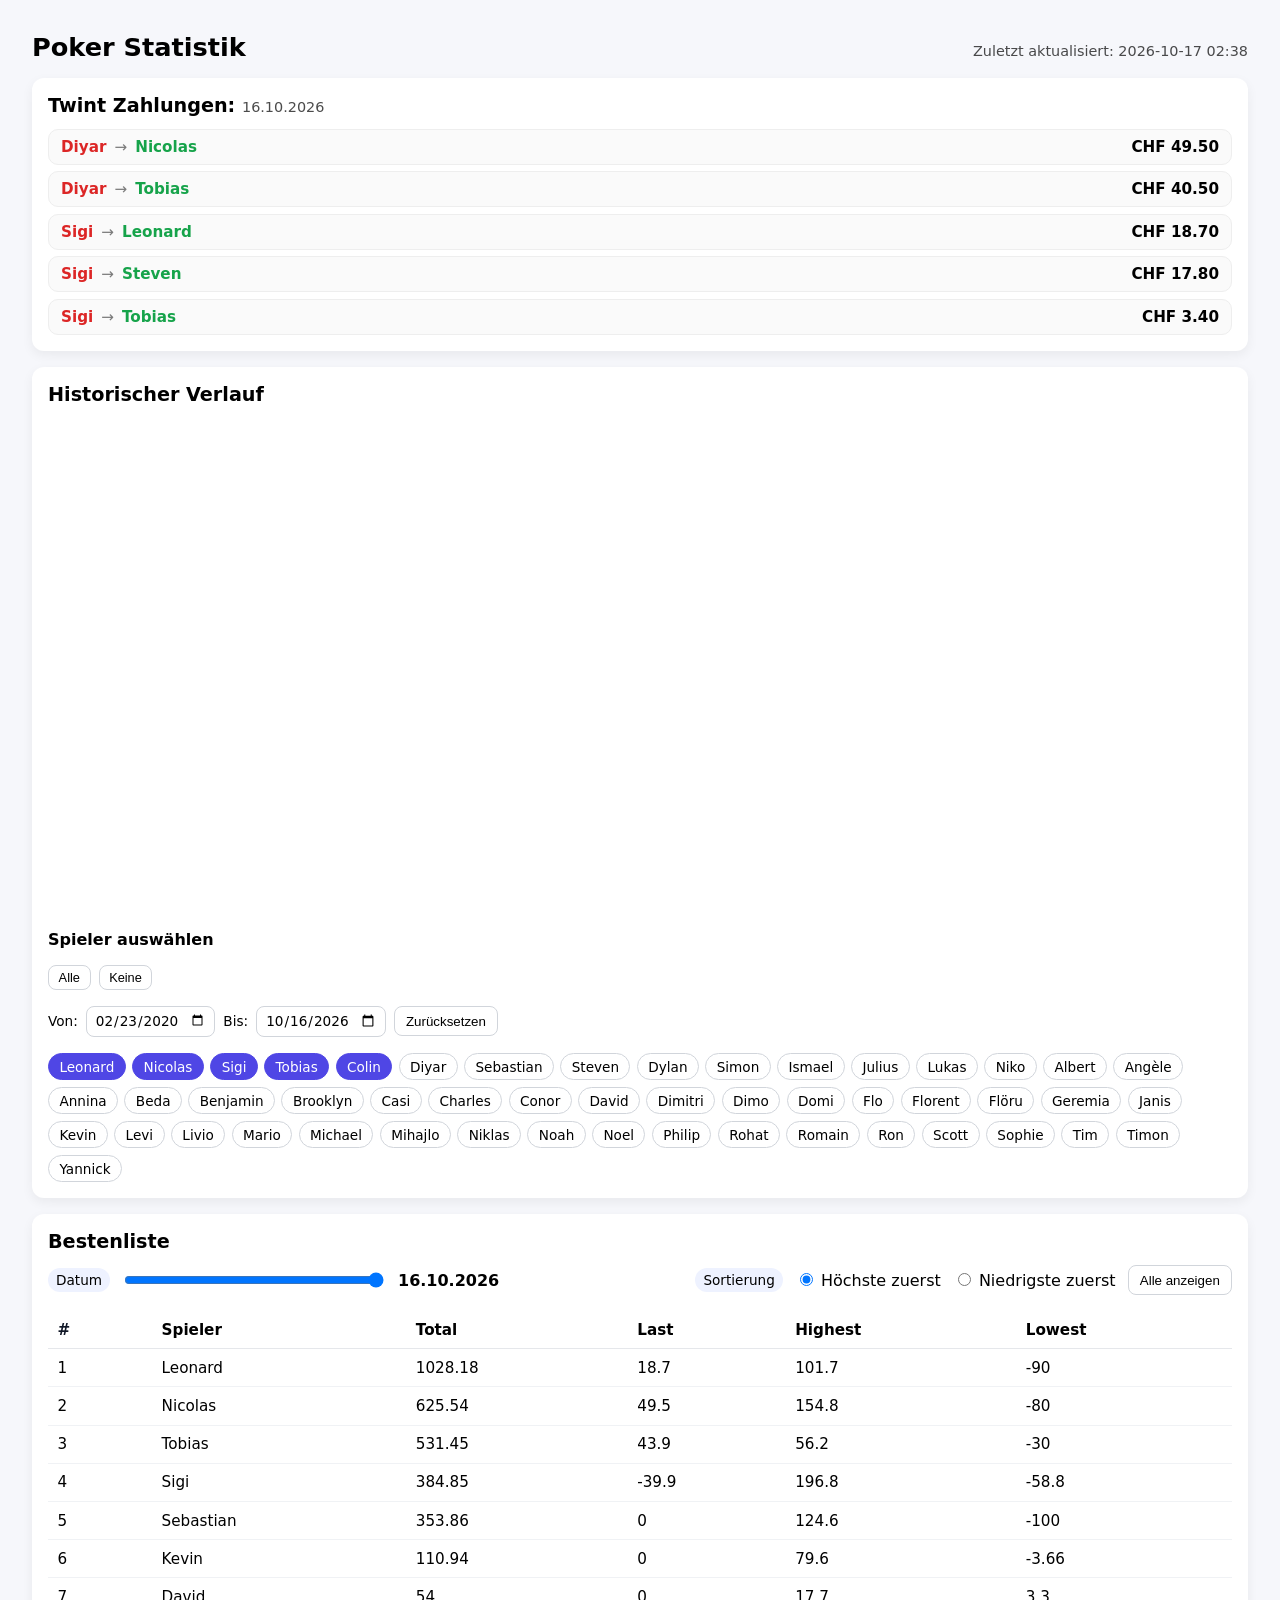
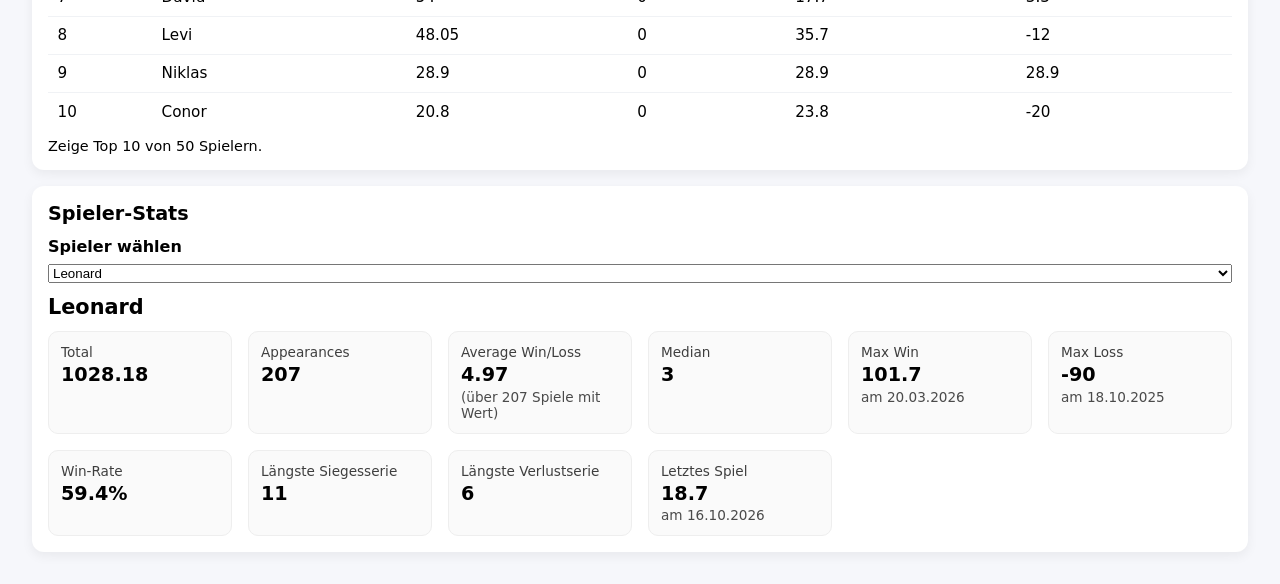
==== commit 65452c23: "no" ====
--- a/docs/index.html
+++ b/docs/index.html
@@ -85,62 +85,48 @@
 <body>
   <header>
     <h1>Poker Statistik</h1>
-    <div class="updated">Zuletzt aktualisiert: 2026-10-10 03:43</div>
+    <div class="updated">Zuletzt aktualisiert: 2026-10-17 02:38</div>
   </header>
 
   <!-- Twint Zahlungen -->
   <section class="card" style="margin-bottom: var(--gap);">
-    <h2>Twint Zahlungen: <span style="font-weight:400; font-size:.9rem; opacity:.7;">09.10.2026</span></h2>
+    <h2>Twint Zahlungen: <span style="font-weight:400; font-size:.9rem; opacity:.7;">16.10.2026</span></h2>
     
       <div class="payments-list">
         
           <div class="payment-row">
-            <span class="payment-from">Colin</span>
+            <span class="payment-from">Diyar</span>
             <span class="payment-arrow">→</span>
-            <span class="payment-to">Sebastian</span>
-            <span class="payment-amount">CHF 10.60</span>
+            <span class="payment-to">Nicolas</span>
+            <span class="payment-amount">CHF 49.50</span>
           </div>
         
           <div class="payment-row">
-            <span class="payment-from">Colin</span>
-            <span class="payment-arrow">→</span>
-            <span class="payment-to">Diyar</span>
-            <span class="payment-amount">CHF 9.40</span>
-          </div>
-        
-          <div class="payment-row">
-            <span class="payment-from">Dylan</span>
-            <span class="payment-arrow">→</span>
-            <span class="payment-to">Leonard</span>
-            <span class="payment-amount">CHF 11.30</span>
-          </div>
-        
-          <div class="payment-row">
-            <span class="payment-from">Nicolas</span>
+            <span class="payment-from">Diyar</span>
             <span class="payment-arrow">→</span>
             <span class="payment-to">Tobias</span>
-            <span class="payment-amount">CHF 56.20</span>
-          </div>
-        
-          <div class="payment-row">
-            <span class="payment-from">Nicolas</span>
-            <span class="payment-arrow">→</span>
-            <span class="payment-to">Sebastian</span>
-            <span class="payment-amount">CHF 14.30</span>
-          </div>
-        
-          <div class="payment-row">
-            <span class="payment-from">Sigi</span>
-            <span class="payment-arrow">→</span>
-            <span class="payment-to">Diyar</span>
-            <span class="payment-amount">CHF 11.10</span>
+            <span class="payment-amount">CHF 40.50</span>
           </div>
         
           <div class="payment-row">
             <span class="payment-from">Sigi</span>
             <span class="payment-arrow">→</span>
             <span class="payment-to">Leonard</span>
-            <span class="payment-amount">CHF 7.70</span>
+            <span class="payment-amount">CHF 18.70</span>
+          </div>
+        
+          <div class="payment-row">
+            <span class="payment-from">Sigi</span>
+            <span class="payment-arrow">→</span>
+            <span class="payment-to">Steven</span>
+            <span class="payment-amount">CHF 17.80</span>
+          </div>
+        
+          <div class="payment-row">
+            <span class="payment-from">Sigi</span>
+            <span class="payment-arrow">→</span>
+            <span class="payment-to">Tobias</span>
+            <span class="payment-amount">CHF 3.40</span>
           </div>
         
       </div>
@@ -153,7 +139,7 @@
 
     <div class="chart-wrap">
       <div>                        <script type="text/javascript">window.PlotlyConfig = {MathJaxConfig: 'local'};</script>
-        <script charset="utf-8" src="https://cdn.plot.ly/plotly-3.1.1.min.js" integrity="sha256-HUEFyfiTnZJxCxur99FjbKYTvKSzwDaD3/x5TqHpFu4=" crossorigin="anonymous"></script>                <div id="historical_chart" class="plotly-graph-div" style="height:500px; width:100%;"></div>            <script type="text/javascript">                window.PLOTLYENV=window.PLOTLYENV || {};                                if (document.getElementById("historical_chart")) {                    Plotly.newPlot(                        "historical_chart",                        [{"connectgaps":false,"hovertemplate":"%{x|%d.%m.%Y}\u003cbr\u003e%{y}\u003cextra\u003eLeonard\u003c\u002fextra\u003e","marker":{"size":[6,6,6,6,6,6,6,6,6,6,6,6,6,6,6,6,6,6,6,6,6,6,6,6,6,6,6,6,6,6,6,6,6,6,6,6,6,6,6,6,6,6,6,6,6,6,6,6,6,6,6,6,6,6,6,6,6,6,6,6,6,6,6,6,6,6,6,6,6,6,6,6,6,6,6,6,6,6,6,6,6,6,6,6,6,6,6,6,6,6,6,6,6,6,6,6,6,6,6,6,6,6,6,6,6,6,6,6,6,6,6,6,6,6,6,6,6,6,6,6,6,6,6,6,6,6,6,6,6,6,6,6,6,6,6,6,6,6,6,6,6,6,6,6,6,6,6,6,6,6,6,6,6,6,6,6,6,6,6,6,6,6,6,6,6,6,6,6,6,6,6,6,6,6,6,0,6,6,6,6,0,6,6,6,6,6,6,6,6,6,6,6,6,6,6,6,6,6,6,6,6,6,6,0,6,6,6,6,6]},"mode":"lines+markers","name":"Leonard","x":["2020-02-23T00:00:00.000000000","2020-03-13T00:00:00.000000000","2020-04-03T00:00:00.000000000","2020-04-24T00:00:00.000000000","2020-05-15T00:00:00.000000000","2020-05-23T00:00:00.000000000","2020-06-07T00:00:00.000000000","2020-06-12T00:00:00.000000000","2020-06-19T00:00:00.000000000","2020-06-27T00:00:00.000000000","2020-07-05T00:00:00.000000000","2020-08-14T00:00:00.000000000","2020-08-21T00:00:00.000000000","2020-09-13T00:00:00.000000000","2020-09-19T00:00:00.000000000","2020-10-03T00:00:00.000000000","2020-10-17T00:00:00.000000000","2020-10-31T00:00:00.000000000","2020-11-14T00:00:00.000000000","2020-11-28T00:00:00.000000000","2020-12-12T00:00:00.000000000","2020-12-26T00:00:00.000000000","2021-01-09T00:00:00.000000000","2021-01-23T00:00:00.000000000","2021-02-13T00:00:00.000000000","2021-03-13T00:00:00.000000000","2021-04-17T00:00:00.000000000","2021-05-15T00:00:00.000000000","2021-06-12T00:00:00.000000000","2021-08-18T00:00:00.000000000","2021-09-04T00:00:00.000000000","2021-10-09T00:00:00.000000000","2021-11-13T00:00:00.000000000","2021-11-27T00:00:00.000000000","2021-12-11T00:00:00.000000000","2022-02-19T00:00:00.000000000","2022-02-25T00:00:00.000000000","2022-03-04T00:00:00.000000000","2022-03-11T00:00:00.000000000","2022-04-01T00:00:00.000000000","2022-04-08T00:00:00.000000000","2022-04-22T00:00:00.000000000","2022-05-21T00:00:00.000000000","2022-06-10T00:00:00.000000000","2022-06-24T00:00:00.000000000","2022-07-08T00:00:00.000000000","2022-08-13T00:00:00.000000000","2022-08-19T00:00:00.000000000","2022-09-03T00:00:00.000000000","2022-09-09T00:00:00.000000000","2022-09-17T00:00:00.000000000","2022-09-23T00:00:00.000000000","2022-09-30T00:00:00.000000000","2022-10-21T00:00:00.000000000","2022-10-28T00:00:00.000000000","2022-11-04T00:00:00.000000000","2022-11-18T00:00:00.000000000","2022-11-25T00:00:00.000000000","2022-12-10T00:00:00.000000000","2022-12-17T00:00:00.000000000","2022-12-23T00:00:00.000000000","2022-12-30T00:00:00.000000000","2023-01-14T00:00:00.000000000","2023-01-20T00:00:00.000000000","2023-01-27T00:00:00.000000000","2023-02-02T00:00:00.000000000","2023-02-11T00:00:00.000000000","2023-02-17T00:00:00.000000000","2023-02-24T00:00:00.000000000","2023-03-03T00:00:00.000000000","2023-03-10T00:00:00.000000000","2023-03-17T00:00:00.000000000","2023-03-25T00:00:00.000000000","2023-04-01T00:00:00.000000000","2023-04-08T00:00:00.000000000","2023-04-15T00:00:00.000000000","2023-04-21T00:00:00.000000000","2023-04-28T00:00:00.000000000","2023-05-12T00:00:00.000000000","2023-05-19T00:00:00.000000000","2023-05-26T00:00:00.000000000","2023-06-09T00:00:00.000000000","2023-06-16T00:00:00.000000000","2023-06-23T00:00:00.000000000","2023-07-07T00:00:00.000000000","2023-07-13T00:00:00.000000000","2023-07-28T00:00:00.000000000","2023-08-11T00:00:00.000000000","2023-08-25T00:00:00.000000000","2023-09-01T00:00:00.000000000","2023-09-08T00:00:00.000000000","2023-09-15T00:00:00.000000000","2023-09-22T00:00:00.000000000","2023-09-29T00:00:00.000000000","2023-10-06T00:00:00.000000000","2023-10-13T00:00:00.000000000","2023-10-20T00:00:00.000000000","2023-10-27T00:00:00.000000000","2023-11-17T00:00:00.000000000","2023-11-24T00:00:00.000000000","2023-12-08T00:00:00.000000000","2023-12-22T00:00:00.000000000","2024-01-05T00:00:00.000000000","2024-01-13T00:00:00.000000000","2024-01-20T00:00:00.000000000","2024-01-27T00:00:00.000000000","2024-02-02T00:00:00.000000000","2024-02-10T00:00:00.000000000","2024-02-16T00:00:00.000000000","2024-03-16T00:00:00.000000000","2024-03-23T00:00:00.000000000","2024-03-29T00:00:00.000000000","2024-04-05T00:00:00.000000000","2024-04-12T00:00:00.000000000","2024-04-19T00:00:00.000000000","2024-04-27T00:00:00.000000000","2024-05-03T00:00:00.000000000","2024-05-20T00:00:00.000000000","2024-05-24T00:00:00.000000000","2024-05-31T00:00:00.000000000","2024-06-07T00:00:00.000000000","2024-06-14T00:00:00.000000000","2024-06-21T00:00:00.000000000","2024-06-29T00:00:00.000000000","2024-07-12T00:00:00.000000000","2024-07-26T00:00:00.000000000","2024-08-02T00:00:00.000000000","2024-08-16T00:00:00.000000000","2024-09-06T00:00:00.000000000","2024-09-13T00:00:00.000000000","2024-09-20T00:00:00.000000000","2024-09-27T00:00:00.000000000","2024-10-04T00:00:00.000000000","2024-10-11T00:00:00.000000000","2024-10-18T00:00:00.000000000","2024-11-01T00:00:00.000000000","2024-11-08T00:00:00.000000000","2024-11-15T00:00:00.000000000","2024-11-22T00:00:00.000000000","2024-11-29T00:00:00.000000000","2024-12-06T00:00:00.000000000","2024-12-13T00:00:00.000000000","2024-12-20T00:00:00.000000000","2025-01-10T00:00:00.000000000","2025-01-24T00:00:00.000000000","2025-01-31T00:00:00.000000000","2025-02-28T00:00:00.000000000","2025-03-07T00:00:00.000000000","2025-03-14T00:00:00.000000000","2025-03-22T00:00:00.000000000","2025-03-29T00:00:00.000000000","2025-04-04T00:00:00.000000000","2025-04-11T00:00:00.000000000","2025-04-25T00:00:00.000000000","2025-05-02T00:00:00.000000000","2025-05-09T00:00:00.000000000","2025-05-23T00:00:00.000000000","2025-05-30T00:00:00.000000000","2025-06-06T00:00:00.000000000","2025-06-13T00:00:00.000000000","2025-07-05T00:00:00.000000000","2025-07-25T00:00:00.000000000","2025-08-08T00:00:00.000000000","2025-08-15T00:00:00.000000000","2025-09-06T00:00:00.000000000","2025-09-12T00:00:00.000000000","2025-09-19T00:00:00.000000000","2025-09-26T00:00:00.000000000","2025-10-03T00:00:00.000000000","2025-10-10T00:00:00.000000000","2025-10-18T00:00:00.000000000","2025-10-24T00:00:00.000000000","2025-10-31T00:00:00.000000000","2025-11-07T00:00:00.000000000","2025-11-14T00:00:00.000000000","2025-11-21T00:00:00.000000000","2025-11-28T00:00:00.000000000","2025-12-05T00:00:00.000000000","2025-12-12T00:00:00.000000000","2025-12-19T00:00:00.000000000","2026-01-02T00:00:00.000000000","2026-01-09T00:00:00.000000000","2026-01-16T00:00:00.000000000","2026-01-23T00:00:00.000000000","2026-01-30T00:00:00.000000000","2026-02-20T00:00:00.000000000","2026-02-27T00:00:00.000000000","2026-03-06T00:00:00.000000000","2026-03-13T00:00:00.000000000","2026-03-20T00:00:00.000000000","2026-03-27T00:00:00.000000000","2026-04-03T00:00:00.000000000","2026-04-10T00:00:00.000000000","2026-04-17T00:00:00.000000000","2026-04-24T00:00:00.000000000","2026-05-01T00:00:00.000000000","2026-05-08T00:00:00.000000000","2026-05-22T00:00:00.000000000","2026-06-12T00:00:00.000000000","2026-06-26T00:00:00.000000000","2026-07-24T00:00:00.000000000","2026-07-31T00:00:00.000000000","2026-08-07T00:00:00.000000000","2026-08-14T00:00:00.000000000","2026-08-28T00:00:00.000000000","2026-09-11T00:00:00.000000000","2026-09-18T00:00:00.000000000","2026-09-25T00:00:00.000000000","2026-10-09T00:00:00.000000000"],"y":{"dtype":"f8","bdata":"AAAAAAAAEEAAAAAAAAAcQAAAAAAAACRAAAAAAAAAMEAAAAAAAAAzQAAAAAAAADZAAAAAAAAAOUDNzMzMzMw9QM3MzMzMTD9AZmZmZmZmQUBmZmZmZiZIQGZmZmZmJkNAMjMzMzOzP0AyMzMzM7M\u002fQDIzMzMzsz1AmJmZmZmZOkDLzMzMzMw7QJiZmZmZGTxAMjMzMzOzOEAyMzMzMzM4QDIzMzMzszpAMjMzMzOzOkAyMzMzM7MwQGVmZmZmZjdAZWZmZmZmOUBlZmZmZmY5QP\u002f\u002f\u002f\u002f\u002f\u002ff0JA\u002f\u002f\u002f\u002f\u002f\u002f\u002f\[base64]\[base64]\[base64]\u002f+EQNejcD0Kj4dA16NwPQpPhkAK16NwPaaGQKRwPQrXP4hA16NwPQpLi0BxPQrXo3CNQHE9CtejoIpA16NwPQp\[base64]"},"type":"scatter"},{"connectgaps":false,"hovertemplate":"%{x|%d.%m.%Y}\u003cbr\u003e%{y}\u003cextra\u003eNicolas\u003c\u002fextra\u003e","marker":{"size":[6,6,6,6,6,6,6,6,6,6,6,6,6,6,6,6,6,6,6,6,6,6,6,6,6,6,6,6,6,6,6,6,6,6,6,0,6,6,6,6,0,6,6,0,6,6,6,6,6,6,6,6,6,6,6,6,6,6,6,6,6,6,6,6,6,6,6,6,6,6,6,6,6,6,6,6,6,6,6,6,6,6,6,6,6,6,0,6,6,6,6,6,6,6,6,6,6,0,6,6,6,6,6,6,6,6,6,6,0,6,6,6,6,6,6,6,6,6,6,6,6,6,6,6,6,6,6,6,6,6,6,6,6,6,6,0,6,6,6,6,6,6,6,6,6,6,6,6,6,6,0,6,6,6,6,6,6,6,6,6,6,6,6,6,6,6,6,0,6,6,6,6,6,6,6,6,6,6,0,6,6,6,6,6,6,6,6,6,6,6,6,6,6,6,6,6,6,6,6,6,6,0,6,6,6,6,6,6,6]},"mode":"lines+markers","name":"Nicolas","x":["2020-02-23T00:00:00.000000000","2020-03-13T00:00:00.000000000","2020-04-03T00:00:00.000000000","2020-04-24T00:00:00.000000000","2020-05-15T00:00:00.000000000","2020-05-23T00:00:00.000000000","2020-06-07T00:00:00.000000000","2020-06-12T00:00:00.000000000","2020-06-19T00:00:00.000000000","2020-06-27T00:00:00.000000000","2020-07-05T00:00:00.000000000","2020-08-14T00:00:00.000000000","2020-08-21T00:00:00.000000000","2020-09-13T00:00:00.000000000","2020-09-19T00:00:00.000000000","2020-10-03T00:00:00.000000000","2020-10-17T00:00:00.000000000","2020-10-31T00:00:00.000000000","2020-11-14T00:00:00.000000000","2020-11-28T00:00:00.000000000","2020-12-12T00:00:00.000000000","2020-12-26T00:00:00.000000000","2021-01-09T00:00:00.000000000","2021-01-23T00:00:00.000000000","2021-02-13T00:00:00.000000000","2021-03-13T00:00:00.000000000","2021-04-17T00:00:00.000000000","2021-05-15T00:00:00.000000000","2021-06-12T00:00:00.000000000","2021-08-18T00:00:00.000000000","2021-09-04T00:00:00.000000000","2021-10-09T00:00:00.000000000","2021-11-13T00:00:00.000000000","2021-11-27T00:00:00.000000000","2021-12-11T00:00:00.000000000","2022-02-19T00:00:00.000000000","2022-02-25T00:00:00.000000000","2022-03-04T00:00:00.000000000","2022-03-11T00:00:00.000000000","2022-04-01T00:00:00.000000000","2022-04-08T00:00:00.000000000","2022-04-22T00:00:00.000000000","2022-05-21T00:00:00.000000000","2022-06-10T00:00:00.000000000","2022-06-24T00:00:00.000000000","2022-07-08T00:00:00.000000000","2022-08-13T00:00:00.000000000","2022-08-19T00:00:00.000000000","2022-09-03T00:00:00.000000000","2022-09-09T00:00:00.000000000","2022-09-17T00:00:00.000000000","2022-09-23T00:00:00.000000000","2022-09-30T00:00:00.000000000","2022-10-21T00:00:00.000000000","2022-10-28T00:00:00.000000000","2022-11-04T00:00:00.000000000","2022-11-18T00:00:00.000000000","2022-11-25T00:00:00.000000000","2022-12-10T00:00:00.000000000","2022-12-17T00:00:00.000000000","2022-12-23T00:00:00.000000000","2022-12-30T00:00:00.000000000","2023-01-14T00:00:00.000000000","2023-01-20T00:00:00.000000000","2023-01-27T00:00:00.000000000","2023-02-02T00:00:00.000000000","2023-02-11T00:00:00.000000000","2023-02-17T00:00:00.000000000","2023-02-24T00:00:00.000000000","2023-03-03T00:00:00.000000000","2023-03-10T00:00:00.000000000","2023-03-17T00:00:00.000000000","2023-03-25T00:00:00.000000000","2023-04-01T00:00:00.000000000","2023-04-08T00:00:00.000000000","2023-04-15T00:00:00.000000000","2023-04-21T00:00:00.000000000","2023-04-28T00:00:00.000000000","2023-05-12T00:00:00.000000000","2023-05-19T00:00:00.000000000","2023-05-26T00:00:00.000000000","2023-06-09T00:00:00.000000000","2023-06-16T00:00:00.000000000","2023-06-23T00:00:00.000000000","2023-07-07T00:00:00.000000000","2023-07-13T00:00:00.000000000","2023-07-28T00:00:00.000000000","2023-08-11T00:00:00.000000000","2023-08-25T00:00:00.000000000","2023-09-01T00:00:00.000000000","2023-09-08T00:00:00.000000000","2023-09-15T00:00:00.000000000","2023-09-22T00:00:00.000000000","2023-09-29T00:00:00.000000000","2023-10-06T00:00:00.000000000","2023-10-13T00:00:00.000000000","2023-10-20T00:00:00.000000000","2023-10-27T00:00:00.000000000","2023-11-17T00:00:00.000000000","2023-11-24T00:00:00.000000000","2023-12-08T00:00:00.000000000","2023-12-22T00:00:00.000000000","2024-01-05T00:00:00.000000000","2024-01-13T00:00:00.000000000","2024-01-20T00:00:00.000000000","2024-01-27T00:00:00.000000000","2024-02-02T00:00:00.000000000","2024-02-10T00:00:00.000000000","2024-02-16T00:00:00.000000000","2024-03-16T00:00:00.000000000","2024-03-23T00:00:00.000000000","2024-03-29T00:00:00.000000000","2024-04-05T00:00:00.000000000","2024-04-12T00:00:00.000000000","2024-04-19T00:00:00.000000000","2024-04-27T00:00:00.000000000","2024-05-03T00:00:00.000000000","2024-05-20T00:00:00.000000000","2024-05-24T00:00:00.000000000","2024-05-31T00:00:00.000000000","2024-06-07T00:00:00.000000000","2024-06-14T00:00:00.000000000","2024-06-21T00:00:00.000000000","2024-06-29T00:00:00.000000000","2024-07-12T00:00:00.000000000","2024-07-26T00:00:00.000000000","2024-08-02T00:00:00.000000000","2024-08-16T00:00:00.000000000","2024-09-06T00:00:00.000000000","2024-09-13T00:00:00.000000000","2024-09-20T00:00:00.000000000","2024-09-27T00:00:00.000000000","2024-10-04T00:00:00.000000000","2024-10-11T00:00:00.000000000","2024-10-18T00:00:00.000000000","2024-11-01T00:00:00.000000000","2024-11-08T00:00:00.000000000","2024-11-15T00:00:00.000000000","2024-11-22T00:00:00.000000000","2024-11-29T00:00:00.000000000","2024-12-06T00:00:00.000000000","2024-12-13T00:00:00.000000000","2024-12-20T00:00:00.000000000","2025-01-10T00:00:00.000000000","2025-01-24T00:00:00.000000000","2025-01-31T00:00:00.000000000","2025-02-28T00:00:00.000000000","2025-03-07T00:00:00.000000000","2025-03-14T00:00:00.000000000","2025-03-22T00:00:00.000000000","2025-03-29T00:00:00.000000000","2025-04-04T00:00:00.000000000","2025-04-11T00:00:00.000000000","2025-04-25T00:00:00.000000000","2025-05-02T00:00:00.000000000","2025-05-09T00:00:00.000000000","2025-05-23T00:00:00.000000000","2025-05-30T00:00:00.000000000","2025-06-06T00:00:00.000000000","2025-06-13T00:00:00.000000000","2025-07-05T00:00:00.000000000","2025-07-25T00:00:00.000000000","2025-08-08T00:00:00.000000000","2025-08-15T00:00:00.000000000","2025-09-06T00:00:00.000000000","2025-09-12T00:00:00.000000000","2025-09-19T00:00:00.000000000","2025-09-26T00:00:00.000000000","2025-10-03T00:00:00.000000000","2025-10-10T00:00:00.000000000","2025-10-18T00:00:00.000000000","2025-10-24T00:00:00.000000000","2025-10-31T00:00:00.000000000","2025-11-07T00:00:00.000000000","2025-11-14T00:00:00.000000000","2025-11-21T00:00:00.000000000","2025-11-28T00:00:00.000000000","2025-12-05T00:00:00.000000000","2025-12-12T00:00:00.000000000","2025-12-19T00:00:00.000000000","2026-01-02T00:00:00.000000000","2026-01-09T00:00:00.000000000","2026-01-16T00:00:00.000000000","2026-01-23T00:00:00.000000000","2026-01-30T00:00:00.000000000","2026-02-20T00:00:00.000000000","2026-02-27T00:00:00.000000000","2026-03-06T00:00:00.000000000","2026-03-13T00:00:00.000000000","2026-03-20T00:00:00.000000000","2026-03-27T00:00:00.000000000","2026-04-03T00:00:00.000000000","2026-04-10T00:00:00.000000000","2026-04-17T00:00:00.000000000","2026-04-24T00:00:00.000000000","2026-05-01T00:00:00.000000000","2026-05-08T00:00:00.000000000","2026-05-22T00:00:00.000000000","2026-06-12T00:00:00.000000000","2026-06-26T00:00:00.000000000","2026-07-24T00:00:00.000000000","2026-07-31T00:00:00.000000000","2026-08-07T00:00:00.000000000","2026-08-14T00:00:00.000000000","2026-08-28T00:00:00.000000000","2026-09-11T00:00:00.000000000","2026-09-18T00:00:00.000000000","2026-09-25T00:00:00.000000000","2026-10-09T00:00:00.000000000"],"y":{"dtype":"f8","bdata":"AAAAAAAAK8AAAAAAAIAxwAAAAAAAgDTAAAAAAACAO8AAAAAAAAA+wAAAAAAAAELAAAAAAABAQcDNzMzMzAxDwM3MzMzMDEXAMzMzMzOzRMAzMzMzM3NGwDMzMzMz80XAMzMzMzNzRcAzMzMzM\[base64]\u002f\u002f\u002f\u002f\u002f\u002f\[base64]\[base64]\u002ffUAehetRuK6BQB6F61G4moJAHoXrUbiqgUBRuB6F61GCQLgehetRKIdAHoXrUbiah0C4HoXrUXCGQB6F61G4soZA61G4HoUDiEDrUbgehROHQOtRuB6F44RAHoXrUbhGhUAehetRuMaCQOtRuB6Fl4NA61G4HoW\u002fg0DrUbgehXOFQOtRuB6F04RA61G4HoXThEBRuB6F65WFQOtRuB6F14RAhetRuB5RhkAfhetRuLKGQLkehetRxIVAuR6F61E0hEC5HoXrUQCCQA=="},"type":"scatter"},{"connectgaps":false,"hovertemplate":"%{x|%d.%m.%Y}\u003cbr\u003e%{y}\u003cextra\u003eColin\u003c\u002fextra\u003e","marker":{"size":[0,0,0,0,0,0,0,0,0,0,0,0,0,0,0,0,0,0,0,0,0,0,0,0,0,0,0,0,0,0,0,0,0,0,0,0,0,0,0,0,0,0,0,0,0,0,0,0,0,0,0,6,6,6,6,6,6,6,0,6,6,6,6,6,6,6,6,6,6,6,6,6,6,0,6,6,6,6,6,6,0,6,0,6,6,6,6,6,6,6,6,6,6,6,6,6,6,6,6,6,6,6,6,0,6,6,0,6,6,6,6,6,6,6,6,6,0,6,6,6,6,6,6,6,6,6,6,6,6,6,0,0,6,6,6,6,6,6,6,6,6,6,6,0,0,6,6,6,6,0,6,6,6,6,6,0,6,6,6,6,0,6,6,6,6,6,6,0,6,6,6,6,6,6,6,0,6,6,6,6,6,6,6,6,6,6,6,6,6,6,6,6,6,6,6,6,6,6,6,6,6,6,6,6,0,0,6,6,6]},"mode":"lines+markers","name":"Colin","x":["2020-02-23T00:00:00.000000000","2020-03-13T00:00:00.000000000","2020-04-03T00:00:00.000000000","2020-04-24T00:00:00.000000000","2020-05-15T00:00:00.000000000","2020-05-23T00:00:00.000000000","2020-06-07T00:00:00.000000000","2020-06-12T00:00:00.000000000","2020-06-19T00:00:00.000000000","2020-06-27T00:00:00.000000000","2020-07-05T00:00:00.000000000","2020-08-14T00:00:00.000000000","2020-08-21T00:00:00.000000000","2020-09-13T00:00:00.000000000","2020-09-19T00:00:00.000000000","2020-10-03T00:00:00.000000000","2020-10-17T00:00:00.000000000","2020-10-31T00:00:00.000000000","2020-11-14T00:00:00.000000000","2020-11-28T00:00:00.000000000","2020-12-12T00:00:00.000000000","2020-12-26T00:00:00.000000000","2021-01-09T00:00:00.000000000","2021-01-23T00:00:00.000000000","2021-02-13T00:00:00.000000000","2021-03-13T00:00:00.000000000","2021-04-17T00:00:00.000000000","2021-05-15T00:00:00.000000000","2021-06-12T00:00:00.000000000","2021-08-18T00:00:00.000000000","2021-09-04T00:00:00.000000000","2021-10-09T00:00:00.000000000","2021-11-13T00:00:00.000000000","2021-11-27T00:00:00.000000000","2021-12-11T00:00:00.000000000","2022-02-19T00:00:00.000000000","2022-02-25T00:00:00.000000000","2022-03-04T00:00:00.000000000","2022-03-11T00:00:00.000000000","2022-04-01T00:00:00.000000000","2022-04-08T00:00:00.000000000","2022-04-22T00:00:00.000000000","2022-05-21T00:00:00.000000000","2022-06-10T00:00:00.000000000","2022-06-24T00:00:00.000000000","2022-07-08T00:00:00.000000000","2022-08-13T00:00:00.000000000","2022-08-19T00:00:00.000000000","2022-09-03T00:00:00.000000000","2022-09-09T00:00:00.000000000","2022-09-17T00:00:00.000000000","2022-09-23T00:00:00.000000000","2022-09-30T00:00:00.000000000","2022-10-21T00:00:00.000000000","2022-10-28T00:00:00.000000000","2022-11-04T00:00:00.000000000","2022-11-18T00:00:00.000000000","2022-11-25T00:00:00.000000000","2022-12-10T00:00:00.000000000","2022-12-17T00:00:00.000000000","2022-12-23T00:00:00.000000000","2022-12-30T00:00:00.000000000","2023-01-14T00:00:00.000000000","2023-01-20T00:00:00.000000000","2023-01-27T00:00:00.000000000","2023-02-02T00:00:00.000000000","2023-02-11T00:00:00.000000000","2023-02-17T00:00:00.000000000","2023-02-24T00:00:00.000000000","2023-03-03T00:00:00.000000000","2023-03-10T00:00:00.000000000","2023-03-17T00:00:00.000000000","2023-03-25T00:00:00.000000000","2023-04-01T00:00:00.000000000","2023-04-08T00:00:00.000000000","2023-04-15T00:00:00.000000000","2023-04-21T00:00:00.000000000","2023-04-28T00:00:00.000000000","2023-05-12T00:00:00.000000000","2023-05-19T00:00:00.000000000","2023-05-26T00:00:00.000000000","2023-06-09T00:00:00.000000000","2023-06-16T00:00:00.000000000","2023-06-23T00:00:00.000000000","2023-07-07T00:00:00.000000000","2023-07-13T00:00:00.000000000","2023-07-28T00:00:00.000000000","2023-08-11T00:00:00.000000000","2023-08-25T00:00:00.000000000","2023-09-01T00:00:00.000000000","2023-09-08T00:00:00.000000000","2023-09-15T00:00:00.000000000","2023-09-22T00:00:00.000000000","2023-09-29T00:00:00.000000000","2023-10-06T00:00:00.000000000","2023-10-13T00:00:00.000000000","2023-10-20T00:00:00.000000000","2023-10-27T00:00:00.000000000","2023-11-17T00:00:00.000000000","2023-11-24T00:00:00.000000000","2023-12-08T00:00:00.000000000","2023-12-22T00:00:00.000000000","2024-01-05T00:00:00.000000000","2024-01-13T00:00:00.000000000","2024-01-20T00:00:00.000000000","2024-01-27T00:00:00.000000000","2024-02-02T00:00:00.000000000","2024-02-10T00:00:00.000000000","2024-02-16T00:00:00.000000000","2024-03-16T00:00:00.000000000","2024-03-23T00:00:00.000000000","2024-03-29T00:00:00.000000000","2024-04-05T00:00:00.000000000","2024-04-12T00:00:00.000000000","2024-04-19T00:00:00.000000000","2024-04-27T00:00:00.000000000","2024-05-03T00:00:00.000000000","2024-05-20T00:00:00.000000000","2024-05-24T00:00:00.000000000","2024-05-31T00:00:00.000000000","2024-06-07T00:00:00.000000000","2024-06-14T00:00:00.000000000","2024-06-21T00:00:00.000000000","2024-06-29T00:00:00.000000000","2024-07-12T00:00:00.000000000","2024-07-26T00:00:00.000000000","2024-08-02T00:00:00.000000000","2024-08-16T00:00:00.000000000","2024-09-06T00:00:00.000000000","2024-09-13T00:00:00.000000000","2024-09-20T00:00:00.000000000","2024-09-27T00:00:00.000000000","2024-10-04T00:00:00.000000000","2024-10-11T00:00:00.000000000","2024-10-18T00:00:00.000000000","2024-11-01T00:00:00.000000000","2024-11-08T00:00:00.000000000","2024-11-15T00:00:00.000000000","2024-11-22T00:00:00.000000000","2024-11-29T00:00:00.000000000","2024-12-06T00:00:00.000000000","2024-12-13T00:00:00.000000000","2024-12-20T00:00:00.000000000","2025-01-10T00:00:00.000000000","2025-01-24T00:00:00.000000000","2025-01-31T00:00:00.000000000","2025-02-28T00:00:00.000000000","2025-03-07T00:00:00.000000000","2025-03-14T00:00:00.000000000","2025-03-22T00:00:00.000000000","2025-03-29T00:00:00.000000000","2025-04-04T00:00:00.000000000","2025-04-11T00:00:00.000000000","2025-04-25T00:00:00.000000000","2025-05-02T00:00:00.000000000","2025-05-09T00:00:00.000000000","2025-05-23T00:00:00.000000000","2025-05-30T00:00:00.000000000","2025-06-06T00:00:00.000000000","2025-06-13T00:00:00.000000000","2025-07-05T00:00:00.000000000","2025-07-25T00:00:00.000000000","2025-08-08T00:00:00.000000000","2025-08-15T00:00:00.000000000","2025-09-06T00:00:00.000000000","2025-09-12T00:00:00.000000000","2025-09-19T00:00:00.000000000","2025-09-26T00:00:00.000000000","2025-10-03T00:00:00.000000000","2025-10-10T00:00:00.000000000","2025-10-18T00:00:00.000000000","2025-10-24T00:00:00.000000000","2025-10-31T00:00:00.000000000","2025-11-07T00:00:00.000000000","2025-11-14T00:00:00.000000000","2025-11-21T00:00:00.000000000","2025-11-28T00:00:00.000000000","2025-12-05T00:00:00.000000000","2025-12-12T00:00:00.000000000","2025-12-19T00:00:00.000000000","2026-01-02T00:00:00.000000000","2026-01-09T00:00:00.000000000","2026-01-16T00:00:00.000000000","2026-01-23T00:00:00.000000000","2026-01-30T00:00:00.000000000","2026-02-20T00:00:00.000000000","2026-02-27T00:00:00.000000000","2026-03-06T00:00:00.000000000","2026-03-13T00:00:00.000000000","2026-03-20T00:00:00.000000000","2026-03-27T00:00:00.000000000","2026-04-03T00:00:00.000000000","2026-04-10T00:00:00.000000000","2026-04-17T00:00:00.000000000","2026-04-24T00:00:00.000000000","2026-05-01T00:00:00.000000000","2026-05-08T00:00:00.000000000","2026-05-22T00:00:00.000000000","2026-06-12T00:00:00.000000000","2026-06-26T00:00:00.000000000","2026-07-24T00:00:00.000000000","2026-07-31T00:00:00.000000000","2026-08-07T00:00:00.000000000","2026-08-14T00:00:00.000000000","2026-08-28T00:00:00.000000000","2026-09-11T00:00:00.000000000","2026-09-18T00:00:00.000000000","2026-09-25T00:00:00.000000000","2026-10-09T00:00:00.000000000"],"y":{"dtype":"f8","bdata":"AAAAAAAA+H8AAAAAAAD4fwAAAAAAAPh\u002fAAAAAAAA+H8AAAAAAAD4fwAAAAAAAPh\u002fAAAAAAAA+H8AAAAAAAD4fwAAAAAAAPh\u002fAAAAAAAA+H8AAAAAAAD4fwAAAAAAAPh\u002fAAAAAAAA+H8AAAAAAAD4fwAAAAAAAPh\u002fAAAAAAAA+H8AAAAAAAD4fwAAAAAAAPh\u002fAAAAAAAA+H8AAAAAAAD4fwAAAAAAAPh\u002fAAAAAAAA+H8AAAAAAAD4fwAAAAAAAPh\u002fAAAAAAAA+H8AAAAAAAD4fwAAAAAAAPh\u002fAAAAAAAA+H8AAAAAAAD4fwAAAAAAAPh\u002fAAAAAAAA+H8AAAAAAAD4fwAAAAAAAPh\u002fAAAAAAAA+H8AAAAAAAD4fwAAAAAAAPh\u002fAAAAAAAA+H8AAAAAAAD4fwAAAAAAAPh\u002fAAAAAAAA+H8AAAAAAAD4fwAAAAAAAPh\u002fAAAAAAAA+H8AAAAAAAD4fwAAAAAAAPh\u002fAAAAAAAA+H8AAAAAAAD4fwAAAAAAAPh\u002fAAAAAAAA+H8AAAAAAAD4fwAAAAAAAPh\u002fMzMzMzMzF8AyMzMzMzMDQGZmZmZmZjZA\u002f\u002f\u002f\u002f\u002f\u002f\u002f\u002fIEBmZmZmZmYqQDQzMzMzMxTAaGZmZmZmBMBoZmZmZmYEwM3MzMzMjDTAzczMzMwMMsCamZmZmRkswGZmZmZmBkvAMzMzMzMDVcAzMzMzM4NcwJmZmZmZiVvAmZmZmZmJWsCZmZmZmQldwJmZmZmZiV\[base64]\[base64]\u002fwArXo3A9wnzACtejcD1ie8AK16NwPUJ9wHA9CtejWH7AcD0K16PYfcBwPQrXowB\u002fwHA9CtejMH3AcD0K16NwfMBwPQrXo3B8wHA9CtejcHzAcD0K16PwfsAK16NwPdp5wArXo3A9OnnACtejcD16esAK16NwPZp9wArXo3A9Kn\u002fACtejcD3Kf8AK16NwPQp8wArXo3A9qnzACtejcD3afcCF61G4Hs2AwIXrUbgezYDAhetRuB7NgMCF61G4Hq2CwIXrUbge\[base64]\u002fCeJDA9ihcj8IYkcD2KFyPwhiRwJDC9ShcsJDAkML1KFxokMDtUbgehWWOwO1RuB6F9Y\u002fA9ihcj8JikcD2KFyPwkqRwJDC9ShcMJHAkML1KFyAkcDD9Shcj2uRwF2PwvUo95DAXY\u002fC9SgPksBdj8L1KCeTwF2PwvUo75PAXY\u002fC9SiPlMD3KFyPwtCTwJHC9ShcrJPAK1yPwvVvlMArXI\u002fC9eeUwCtcj8L1N5XAXo\u002fC9SjblcCRwvUoXM6VwPcoXI\u002fChJXAXY\u002fC9SjDlcBdj8L1KJGWwF2PwvUo4ZbAXY\u002fC9SgBlcBdj8L1KPGVwCpcj8L18ZXAKlyPwvXxlcAqXI\u002fC9fGVwMT1KFyP8ZXAxPUoXI+NlcDE9Shcj92VwA=="},"type":"scatter"},{"connectgaps":false,"hovertemplate":"%{x|%d.%m.%Y}\u003cbr\u003e%{y}\u003cextra\u003eSigi\u003c\u002fextra\u003e","marker":{"size":[0,0,0,0,0,0,0,0,0,0,0,0,0,0,0,0,0,0,0,0,0,0,0,0,0,0,0,0,0,0,0,0,0,0,0,0,0,0,0,0,0,0,0,0,0,0,0,0,0,0,0,0,0,0,0,0,0,0,0,0,0,0,0,0,0,0,0,0,0,0,0,0,0,0,0,0,0,0,0,0,0,0,0,0,0,0,0,0,0,0,0,0,0,0,0,0,0,0,0,0,0,0,0,0,0,0,0,0,0,0,0,0,0,0,0,0,0,0,6,6,0,6,6,0,0,0,6,0,6,6,0,6,0,0,0,6,6,0,6,6,0,0,0,0,0,0,0,0,0,0,0,6,0,6,6,6,0,6,6,0,0,6,6,6,0,6,6,6,0,0,6,0,6,6,6,6,6,6,0,6,0,0,0,0,0,0,0,0,6,0,6,6,6,6,6,0,6,6,0,0,6,6,6,6,6,6,6,0,6]},"mode":"lines+markers","name":"Sigi","x":["2020-02-23T00:00:00.000000000","2020-03-13T00:00:00.000000000","2020-04-03T00:00:00.000000000","2020-04-24T00:00:00.000000000","2020-05-15T00:00:00.000000000","2020-05-23T00:00:00.000000000","2020-06-07T00:00:00.000000000","2020-06-12T00:00:00.000000000","2020-06-19T00:00:00.000000000","2020-06-27T00:00:00.000000000","2020-07-05T00:00:00.000000000","2020-08-14T00:00:00.000000000","2020-08-21T00:00:00.000000000","2020-09-13T00:00:00.000000000","2020-09-19T00:00:00.000000000","2020-10-03T00:00:00.000000000","2020-10-17T00:00:00.000000000","2020-10-31T00:00:00.000000000","2020-11-14T00:00:00.000000000","2020-11-28T00:00:00.000000000","2020-12-12T00:00:00.000000000","2020-12-26T00:00:00.000000000","2021-01-09T00:00:00.000000000","2021-01-23T00:00:00.000000000","2021-02-13T00:00:00.000000000","2021-03-13T00:00:00.000000000","2021-04-17T00:00:00.000000000","2021-05-15T00:00:00.000000000","2021-06-12T00:00:00.000000000","2021-08-18T00:00:00.000000000","2021-09-04T00:00:00.000000000","2021-10-09T00:00:00.000000000","2021-11-13T00:00:00.000000000","2021-11-27T00:00:00.000000000","2021-12-11T00:00:00.000000000","2022-02-19T00:00:00.000000000","2022-02-25T00:00:00.000000000","2022-03-04T00:00:00.000000000","2022-03-11T00:00:00.000000000","2022-04-01T00:00:00.000000000","2022-04-08T00:00:00.000000000","2022-04-22T00:00:00.000000000","2022-05-21T00:00:00.000000000","2022-06-10T00:00:00.000000000","2022-06-24T00:00:00.000000000","2022-07-08T00:00:00.000000000","2022-08-13T00:00:00.000000000","2022-08-19T00:00:00.000000000","2022-09-03T00:00:00.000000000","2022-09-09T00:00:00.000000000","2022-09-17T00:00:00.000000000","2022-09-23T00:00:00.000000000","2022-09-30T00:00:00.000000000","2022-10-21T00:00:00.000000000","2022-10-28T00:00:00.000000000","2022-11-04T00:00:00.000000000","2022-11-18T00:00:00.000000000","2022-11-25T00:00:00.000000000","2022-12-10T00:00:00.000000000","2022-12-17T00:00:00.000000000","2022-12-23T00:00:00.000000000","2022-12-30T00:00:00.000000000","2023-01-14T00:00:00.000000000","2023-01-20T00:00:00.000000000","2023-01-27T00:00:00.000000000","2023-02-02T00:00:00.000000000","2023-02-11T00:00:00.000000000","2023-02-17T00:00:00.000000000","2023-02-24T00:00:00.000000000","2023-03-03T00:00:00.000000000","2023-03-10T00:00:00.000000000","2023-03-17T00:00:00.000000000","2023-03-25T00:00:00.000000000","2023-04-01T00:00:00.000000000","2023-04-08T00:00:00.000000000","2023-04-15T00:00:00.000000000","2023-04-21T00:00:00.000000000","2023-04-28T00:00:00.000000000","2023-05-12T00:00:00.000000000","2023-05-19T00:00:00.000000000","2023-05-26T00:00:00.000000000","2023-06-09T00:00:00.000000000","2023-06-16T00:00:00.000000000","2023-06-23T00:00:00.000000000","2023-07-07T00:00:00.000000000","2023-07-13T00:00:00.000000000","2023-07-28T00:00:00.000000000","2023-08-11T00:00:00.000000000","2023-08-25T00:00:00.000000000","2023-09-01T00:00:00.000000000","2023-09-08T00:00:00.000000000","2023-09-15T00:00:00.000000000","2023-09-22T00:00:00.000000000","2023-09-29T00:00:00.000000000","2023-10-06T00:00:00.000000000","2023-10-13T00:00:00.000000000","2023-10-20T00:00:00.000000000","2023-10-27T00:00:00.000000000","2023-11-17T00:00:00.000000000","2023-11-24T00:00:00.000000000","2023-12-08T00:00:00.000000000","2023-12-22T00:00:00.000000000","2024-01-05T00:00:00.000000000","2024-01-13T00:00:00.000000000","2024-01-20T00:00:00.000000000","2024-01-27T00:00:00.000000000","2024-02-02T00:00:00.000000000","2024-02-10T00:00:00.000000000","2024-02-16T00:00:00.000000000","2024-03-16T00:00:00.000000000","2024-03-23T00:00:00.000000000","2024-03-29T00:00:00.000000000","2024-04-05T00:00:00.000000000","2024-04-12T00:00:00.000000000","2024-04-19T00:00:00.000000000","2024-04-27T00:00:00.000000000","2024-05-03T00:00:00.000000000","2024-05-20T00:00:00.000000000","2024-05-24T00:00:00.000000000","2024-05-31T00:00:00.000000000","2024-06-07T00:00:00.000000000","2024-06-14T00:00:00.000000000","2024-06-21T00:00:00.000000000","2024-06-29T00:00:00.000000000","2024-07-12T00:00:00.000000000","2024-07-26T00:00:00.000000000","2024-08-02T00:00:00.000000000","2024-08-16T00:00:00.000000000","2024-09-06T00:00:00.000000000","2024-09-13T00:00:00.000000000","2024-09-20T00:00:00.000000000","2024-09-27T00:00:00.000000000","2024-10-04T00:00:00.000000000","2024-10-11T00:00:00.000000000","2024-10-18T00:00:00.000000000","2024-11-01T00:00:00.000000000","2024-11-08T00:00:00.000000000","2024-11-15T00:00:00.000000000","2024-11-22T00:00:00.000000000","2024-11-29T00:00:00.000000000","2024-12-06T00:00:00.000000000","2024-12-13T00:00:00.000000000","2024-12-20T00:00:00.000000000","2025-01-10T00:00:00.000000000","2025-01-24T00:00:00.000000000","2025-01-31T00:00:00.000000000","2025-02-28T00:00:00.000000000","2025-03-07T00:00:00.000000000","2025-03-14T00:00:00.000000000","2025-03-22T00:00:00.000000000","2025-03-29T00:00:00.000000000","2025-04-04T00:00:00.000000000","2025-04-11T00:00:00.000000000","2025-04-25T00:00:00.000000000","2025-05-02T00:00:00.000000000","2025-05-09T00:00:00.000000000","2025-05-23T00:00:00.000000000","2025-05-30T00:00:00.000000000","2025-06-06T00:00:00.000000000","2025-06-13T00:00:00.000000000","2025-07-05T00:00:00.000000000","2025-07-25T00:00:00.000000000","2025-08-08T00:00:00.000000000","2025-08-15T00:00:00.000000000","2025-09-06T00:00:00.000000000","2025-09-12T00:00:00.000000000","2025-09-19T00:00:00.000000000","2025-09-26T00:00:00.000000000","2025-10-03T00:00:00.000000000","2025-10-10T00:00:00.000000000","2025-10-18T00:00:00.000000000","2025-10-24T00:00:00.000000000","2025-10-31T00:00:00.000000000","2025-11-07T00:00:00.000000000","2025-11-14T00:00:00.000000000","2025-11-21T00:00:00.000000000","2025-11-28T00:00:00.000000000","2025-12-05T00:00:00.000000000","2025-12-12T00:00:00.000000000","2025-12-19T00:00:00.000000000","2026-01-02T00:00:00.000000000","2026-01-09T00:00:00.000000000","2026-01-16T00:00:00.000000000","2026-01-23T00:00:00.000000000","2026-01-30T00:00:00.000000000","2026-02-20T00:00:00.000000000","2026-02-27T00:00:00.000000000","2026-03-06T00:00:00.000000000","2026-03-13T00:00:00.000000000","2026-03-20T00:00:00.000000000","2026-03-27T00:00:00.000000000","2026-04-03T00:00:00.000000000","2026-04-10T00:00:00.000000000","2026-04-17T00:00:00.000000000","2026-04-24T00:00:00.000000000","2026-05-01T00:00:00.000000000","2026-05-08T00:00:00.000000000","2026-05-22T00:00:00.000000000","2026-06-12T00:00:00.000000000","2026-06-26T00:00:00.000000000","2026-07-24T00:00:00.000000000","2026-07-31T00:00:00.000000000","2026-08-07T00:00:00.000000000","2026-08-14T00:00:00.000000000","2026-08-28T00:00:00.000000000","2026-09-11T00:00:00.000000000","2026-09-18T00:00:00.000000000","2026-09-25T00:00:00.000000000","2026-10-09T00:00:00.000000000"],"y":{"dtype":"f8","bdata":"AAAAAAAA+H8AAAAAAAD4fwAAAAAAAPh\u002fAAAAAAAA+H8AAAAAAAD4fwAAAAAAAPh\u002fAAAAAAAA+H8AAAAAAAD4fwAAAAAAAPh\u002fAAAAAAAA+H8AAAAAAAD4fwAAAAAAAPh\u002fAAAAAAAA+H8AAAAAAAD4fwAAAAAAAPh\u002fAAAAAAAA+H8AAAAAAAD4fwAAAAAAAPh\u002fAAAAAAAA+H8AAAAAAAD4fwAAAAAAAPh\u002fAAAAAAAA+H8AAAAAAAD4fwAAAAAAAPh\u002fAAAAAAAA+H8AAAAAAAD4fwAAAAAAAPh\u002fAAAAAAAA+H8AAAAAAAD4fwAAAAAAAPh\u002fAAAAAAAA+H8AAAAAAAD4fwAAAAAAAPh\u002fAAAAAAAA+H8AAAAAAAD4fwAAAAAAAPh\u002fAAAAAAAA+H8AAAAAAAD4fwAAAAAAAPh\u002fAAAAAAAA+H8AAAAAAAD4fwAAAAAAAPh\u002fAAAAAAAA+H8AAAAAAAD4fwAAAAAAAPh\u002fAAAAAAAA+H8AAAAAAAD4fwAAAAAAAPh\u002fAAAAAAAA+H8AAAAAAAD4fwAAAAAAAPh\u002fAAAAAAAA+H8AAAAAAAD4fwAAAAAAAPh\u002fAAAAAAAA+H8AAAAAAAD4fwAAAAAAAPh\u002fAAAAAAAA+H8AAAAAAAD4fwAAAAAAAPh\u002fAAAAAAAA+H8AAAAAAAD4fwAAAAAAAPh\u002fAAAAAAAA+H8AAAAAAAD4fwAAAAAAAPh\u002fAAAAAAAA+H8AAAAAAAD4fwAAAAAAAPh\u002fAAAAAAAA+H8AAAAAAAD4fwAAAAAAAPh\u002fAAAAAAAA+H8AAAAAAAD4fwAAAAAAAPh\u002fAAAAAAAA+H8AAAAAAAD4fwAAAAAAAPh\u002fAAAAAAAA+H8AAAAAAAD4fwAAAAAAAPh\u002fAAAAAAAA+H8AAAAAAAD4fwAAAAAAAPh\u002fAAAAAAAA+H8AAAAAAAD4fwAAAAAAAPh\u002fAAAAAAAA+H8AAAAAAAD4fwAAAAAAAPh\u002fAAAAAAAA+H8AAAAAAAD4fwAAAAAAAPh\u002fAAAAAAAA+H8AAAAAAAD4fwAAAAAAAPh\u002fAAAAAAAA+H8AAAAAAAD4fwAAAAAAAPh\u002fAAAAAAAA+H8AAAAAAAD4fwAAAAAAAPh\u002fAAAAAAAA+H8AAAAAAAD4fwAAAAAAAPh\u002fAAAAAAAA+H8AAAAAAAD4fwAAAAAAAPh\u002fAAAAAAAA+H8AAAAAAAD4fwAAAAAAAPh\u002fAAAAAAAA+H8AAAAAAAD4fwAAAAAAAPh\u002fAAAAAAAA+H8AAAAAAAD4fwAAAAAAAPh\[base64]\u002f\u002f\u002f\u002f\u002f\u002f52dA\u002f\u002f\u002f\u002f\u002f\u002f\u002fnZ0D\u002f\u002f\u002f\u002f\u002f\[base64]\u002f\u002f\u002f\u002f\u002f9N8QDEzMzMzX3pAMTMzMzNfekAxMzMzM196QDEzMzMzp3lAMTMzMzPHd0AxMzMzM6d+QJeZmZmZxXxAZGZmZmYifkCXmZmZmWV\u002fQMrMzMzMuHtAyszMzMy4e0D9\u002f\u002f\u002f\u002f\u002f4t6QA=="},"type":"scatter"},{"connectgaps":false,"hovertemplate":"%{x|%d.%m.%Y}\u003cbr\u003e%{y}\u003cextra\u003eTobias\u003c\u002fextra\u003e","marker":{"size":[0,0,0,0,0,0,0,0,0,0,0,0,0,0,0,0,0,0,0,6,6,0,0,0,6,6,6,6,6,0,6,6,0,0,0,0,0,0,6,0,0,0,0,0,6,6,6,6,6,6,6,6,6,6,6,6,6,0,6,6,6,6,6,6,6,6,0,6,6,6,6,6,6,6,6,6,0,6,6,6,6,6,6,6,0,6,6,0,6,6,6,6,6,6,6,6,6,6,0,6,0,6,6,6,6,6,6,6,6,6,0,6,0,6,0,6,0,6,6,6,6,6,0,6,6,6,0,6,6,6,6,6,6,0,0,6,6,0,6,6,6,6,6,6,6,6,6,6,6,6,0,6,6,6,6,6,6,0,6,6,0,6,0,6,6,6,6,6,6,6,6,6,6,6,6,6,6,0,0,6,0,6,6,6,6,6,6,6,6,6,6,0,6,6,6,6,6,6,6,0,6,0,0,6,6,6,6,6,6]},"mode":"lines+markers","name":"Tobias","x":["2020-02-23T00:00:00.000000000","2020-03-13T00:00:00.000000000","2020-04-03T00:00:00.000000000","2020-04-24T00:00:00.000000000","2020-05-15T00:00:00.000000000","2020-05-23T00:00:00.000000000","2020-06-07T00:00:00.000000000","2020-06-12T00:00:00.000000000","2020-06-19T00:00:00.000000000","2020-06-27T00:00:00.000000000","2020-07-05T00:00:00.000000000","2020-08-14T00:00:00.000000000","2020-08-21T00:00:00.000000000","2020-09-13T00:00:00.000000000","2020-09-19T00:00:00.000000000","2020-10-03T00:00:00.000000000","2020-10-17T00:00:00.000000000","2020-10-31T00:00:00.000000000","2020-11-14T00:00:00.000000000","2020-11-28T00:00:00.000000000","2020-12-12T00:00:00.000000000","2020-12-26T00:00:00.000000000","2021-01-09T00:00:00.000000000","2021-01-23T00:00:00.000000000","2021-02-13T00:00:00.000000000","2021-03-13T00:00:00.000000000","2021-04-17T00:00:00.000000000","2021-05-15T00:00:00.000000000","2021-06-12T00:00:00.000000000","2021-08-18T00:00:00.000000000","2021-09-04T00:00:00.000000000","2021-10-09T00:00:00.000000000","2021-11-13T00:00:00.000000000","2021-11-27T00:00:00.000000000","2021-12-11T00:00:00.000000000","2022-02-19T00:00:00.000000000","2022-02-25T00:00:00.000000000","2022-03-04T00:00:00.000000000","2022-03-11T00:00:00.000000000","2022-04-01T00:00:00.000000000","2022-04-08T00:00:00.000000000","2022-04-22T00:00:00.000000000","2022-05-21T00:00:00.000000000","2022-06-10T00:00:00.000000000","2022-06-24T00:00:00.000000000","2022-07-08T00:00:00.000000000","2022-08-13T00:00:00.000000000","2022-08-19T00:00:00.000000000","2022-09-03T00:00:00.000000000","2022-09-09T00:00:00.000000000","2022-09-17T00:00:00.000000000","2022-09-23T00:00:00.000000000","2022-09-30T00:00:00.000000000","2022-10-21T00:00:00.000000000","2022-10-28T00:00:00.000000000","2022-11-04T00:00:00.000000000","2022-11-18T00:00:00.000000000","2022-11-25T00:00:00.000000000","2022-12-10T00:00:00.000000000","2022-12-17T00:00:00.000000000","2022-12-23T00:00:00.000000000","2022-12-30T00:00:00.000000000","2023-01-14T00:00:00.000000000","2023-01-20T00:00:00.000000000","2023-01-27T00:00:00.000000000","2023-02-02T00:00:00.000000000","2023-02-11T00:00:00.000000000","2023-02-17T00:00:00.000000000","2023-02-24T00:00:00.000000000","2023-03-03T00:00:00.000000000","2023-03-10T00:00:00.000000000","2023-03-17T00:00:00.000000000","2023-03-25T00:00:00.000000000","2023-04-01T00:00:00.000000000","2023-04-08T00:00:00.000000000","2023-04-15T00:00:00.000000000","2023-04-21T00:00:00.000000000","2023-04-28T00:00:00.000000000","2023-05-12T00:00:00.000000000","2023-05-19T00:00:00.000000000","2023-05-26T00:00:00.000000000","2023-06-09T00:00:00.000000000","2023-06-16T00:00:00.000000000","2023-06-23T00:00:00.000000000","2023-07-07T00:00:00.000000000","2023-07-13T00:00:00.000000000","2023-07-28T00:00:00.000000000","2023-08-11T00:00:00.000000000","2023-08-25T00:00:00.000000000","2023-09-01T00:00:00.000000000","2023-09-08T00:00:00.000000000","2023-09-15T00:00:00.000000000","2023-09-22T00:00:00.000000000","2023-09-29T00:00:00.000000000","2023-10-06T00:00:00.000000000","2023-10-13T00:00:00.000000000","2023-10-20T00:00:00.000000000","2023-10-27T00:00:00.000000000","2023-11-17T00:00:00.000000000","2023-11-24T00:00:00.000000000","2023-12-08T00:00:00.000000000","2023-12-22T00:00:00.000000000","2024-01-05T00:00:00.000000000","2024-01-13T00:00:00.000000000","2024-01-20T00:00:00.000000000","2024-01-27T00:00:00.000000000","2024-02-02T00:00:00.000000000","2024-02-10T00:00:00.000000000","2024-02-16T00:00:00.000000000","2024-03-16T00:00:00.000000000","2024-03-23T00:00:00.000000000","2024-03-29T00:00:00.000000000","2024-04-05T00:00:00.000000000","2024-04-12T00:00:00.000000000","2024-04-19T00:00:00.000000000","2024-04-27T00:00:00.000000000","2024-05-03T00:00:00.000000000","2024-05-20T00:00:00.000000000","2024-05-24T00:00:00.000000000","2024-05-31T00:00:00.000000000","2024-06-07T00:00:00.000000000","2024-06-14T00:00:00.000000000","2024-06-21T00:00:00.000000000","2024-06-29T00:00:00.000000000","2024-07-12T00:00:00.000000000","2024-07-26T00:00:00.000000000","2024-08-02T00:00:00.000000000","2024-08-16T00:00:00.000000000","2024-09-06T00:00:00.000000000","2024-09-13T00:00:00.000000000","2024-09-20T00:00:00.000000000","2024-09-27T00:00:00.000000000","2024-10-04T00:00:00.000000000","2024-10-11T00:00:00.000000000","2024-10-18T00:00:00.000000000","2024-11-01T00:00:00.000000000","2024-11-08T00:00:00.000000000","2024-11-15T00:00:00.000000000","2024-11-22T00:00:00.000000000","2024-11-29T00:00:00.000000000","2024-12-06T00:00:00.000000000","2024-12-13T00:00:00.000000000","2024-12-20T00:00:00.000000000","2025-01-10T00:00:00.000000000","2025-01-24T00:00:00.000000000","2025-01-31T00:00:00.000000000","2025-02-28T00:00:00.000000000","2025-03-07T00:00:00.000000000","2025-03-14T00:00:00.000000000","2025-03-22T00:00:00.000000000","2025-03-29T00:00:00.000000000","2025-04-04T00:00:00.000000000","2025-04-11T00:00:00.000000000","2025-04-25T00:00:00.000000000","2025-05-02T00:00:00.000000000","2025-05-09T00:00:00.000000000","2025-05-23T00:00:00.000000000","2025-05-30T00:00:00.000000000","2025-06-06T00:00:00.000000000","2025-06-13T00:00:00.000000000","2025-07-05T00:00:00.000000000","2025-07-25T00:00:00.000000000","2025-08-08T00:00:00.000000000","2025-08-15T00:00:00.000000000","2025-09-06T00:00:00.000000000","2025-09-12T00:00:00.000000000","2025-09-19T00:00:00.000000000","2025-09-26T00:00:00.000000000","2025-10-03T00:00:00.000000000","2025-10-10T00:00:00.000000000","2025-10-18T00:00:00.000000000","2025-10-24T00:00:00.000000000","2025-10-31T00:00:00.000000000","2025-11-07T00:00:00.000000000","2025-11-14T00:00:00.000000000","2025-11-21T00:00:00.000000000","2025-11-28T00:00:00.000000000","2025-12-05T00:00:00.000000000","2025-12-12T00:00:00.000000000","2025-12-19T00:00:00.000000000","2026-01-02T00:00:00.000000000","2026-01-09T00:00:00.000000000","2026-01-16T00:00:00.000000000","2026-01-23T00:00:00.000000000","2026-01-30T00:00:00.000000000","2026-02-20T00:00:00.000000000","2026-02-27T00:00:00.000000000","2026-03-06T00:00:00.000000000","2026-03-13T00:00:00.000000000","2026-03-20T00:00:00.000000000","2026-03-27T00:00:00.000000000","2026-04-03T00:00:00.000000000","2026-04-10T00:00:00.000000000","2026-04-17T00:00:00.000000000","2026-04-24T00:00:00.000000000","2026-05-01T00:00:00.000000000","2026-05-08T00:00:00.000000000","2026-05-22T00:00:00.000000000","2026-06-12T00:00:00.000000000","2026-06-26T00:00:00.000000000","2026-07-24T00:00:00.000000000","2026-07-31T00:00:00.000000000","2026-08-07T00:00:00.000000000","2026-08-14T00:00:00.000000000","2026-08-28T00:00:00.000000000","2026-09-11T00:00:00.000000000","2026-09-18T00:00:00.000000000","2026-09-25T00:00:00.000000000","2026-10-09T00:00:00.000000000"],"y":{"dtype":"f8","bdata":"AAAAAAAA+H8AAAAAAAD4fwAAAAAAAPh\u002fAAAAAAAA+H8AAAAAAAD4fwAAAAAAAPh\u002fAAAAAAAA+H8AAAAAAAD4fwAAAAAAAPh\u002fAAAAAAAA+H8AAAAAAAD4fwAAAAAAAPh\u002fAAAAAAAA+H8AAAAAAAD4fwAAAAAAAPh\u002fAAAAAAAA+H8AAAAAAAD4fwAAAAAAAPh\[base64]\u002fcJmZmZmZ+b9wZmZmZmYcQPz\u002f\u002f\u002f\u002f\u002f\[base64]\u002fD8wMzMzMzMywC0zMzMzMyHAlpmZmZmZMsCWmZmZmZk8wJaZmZmZmTzAy8zMzMxMQ8DLzMzMzExDwJaZmZmZmTnA\u002fP\u002f\u002f\u002f\u002f\u002f\u002fOcBiZmZmZmY3wPz\u002f\u002f\u002f\u002f\u002f\u002fzrAlpmZmZmZPcD+\u002f\u002f\u002f\u002f\u002f39AwP7\u002f\u002f\u002f\u002f\u002ff0XALzMzMzOzPcDIzMzMzMw1wMjMzMzMzDXAyMzMzMzMP8DIzMzMzMw\u002fwGRmZmZm5kDAZGZmZmbmQMAqMzMzMzMkwCozMzMzMyTAlZmZmZkZNMDKzMzMzAxEwJSZmZmZGT7AZGZmZmYmQsDEzMzMzMwnwMTMzMzMzCfAYmZmZmYmMcCozMzMzMwKwGJmZmZmJjTAYmZmZmYmNMAqMzMzM7MjwPf\u002f\u002f\u002f\u002f\u002f\[base64]\[base64]"},"type":"scatter"},{"connectgaps":false,"hovertemplate":"%{x|%d.%m.%Y}\u003cbr\u003e%{y}\u003cextra\u003eSebastian\u003c\u002fextra\u003e","marker":{"size":[6,0,0,0,0,0,0,6,0,6,0,6,0,0,0,6,0,6,6,6,0,6,6,6,6,0,0,6,0,6,0,0,0,0,0,0,0,0,0,0,0,0,0,0,6,0,6,0,6,6,6,6,6,0,0,0,6,0,0,6,0,0,0,0,0,0,0,0,6,0,0,0,0,0,0,0,0,6,6,6,6,0,0,0,0,0,6,0,0,6,0,6,6,6,6,0,0,0,0,0,6,6,6,0,0,6,0,6,6,0,6,0,6,6,6,6,6,6,6,0,6,6,0,0,0,0,6,0,6,0,0,6,6,6,0,0,6,6,0,6,6,0,6,0,6,6,0,6,0,0,0,0,0,0,0,0,6,6,6,0,6,0,0,0,0,0,0,6,6,0,6,6,0,6,0,6,0,6,6,6,6,6,6,0,0,6,6,0,0,6,0,6,0,0,0,6,6,0,0,6,6,0,6,0,0,0,6,0,6]},"mode":"lines+markers","name":"Sebastian","x":["2020-02-23T00:00:00.000000000","2020-03-13T00:00:00.000000000","2020-04-03T00:00:00.000000000","2020-04-24T00:00:00.000000000","2020-05-15T00:00:00.000000000","2020-05-23T00:00:00.000000000","2020-06-07T00:00:00.000000000","2020-06-12T00:00:00.000000000","2020-06-19T00:00:00.000000000","2020-06-27T00:00:00.000000000","2020-07-05T00:00:00.000000000","2020-08-14T00:00:00.000000000","2020-08-21T00:00:00.000000000","2020-09-13T00:00:00.000000000","2020-09-19T00:00:00.000000000","2020-10-03T00:00:00.000000000","2020-10-17T00:00:00.000000000","2020-10-31T00:00:00.000000000","2020-11-14T00:00:00.000000000","2020-11-28T00:00:00.000000000","2020-12-12T00:00:00.000000000","2020-12-26T00:00:00.000000000","2021-01-09T00:00:00.000000000","2021-01-23T00:00:00.000000000","2021-02-13T00:00:00.000000000","2021-03-13T00:00:00.000000000","2021-04-17T00:00:00.000000000","2021-05-15T00:00:00.000000000","2021-06-12T00:00:00.000000000","2021-08-18T00:00:00.000000000","2021-09-04T00:00:00.000000000","2021-10-09T00:00:00.000000000","2021-11-13T00:00:00.000000000","2021-11-27T00:00:00.000000000","2021-12-11T00:00:00.000000000","2022-02-19T00:00:00.000000000","2022-02-25T00:00:00.000000000","2022-03-04T00:00:00.000000000","2022-03-11T00:00:00.000000000","2022-04-01T00:00:00.000000000","2022-04-08T00:00:00.000000000","2022-04-22T00:00:00.000000000","2022-05-21T00:00:00.000000000","2022-06-10T00:00:00.000000000","2022-06-24T00:00:00.000000000","2022-07-08T00:00:00.000000000","2022-08-13T00:00:00.000000000","2022-08-19T00:00:00.000000000","2022-09-03T00:00:00.000000000","2022-09-09T00:00:00.000000000","2022-09-17T00:00:00.000000000","2022-09-23T00:00:00.000000000","2022-09-30T00:00:00.000000000","2022-10-21T00:00:00.000000000","2022-10-28T00:00:00.000000000","2022-11-04T00:00:00.000000000","2022-11-18T00:00:00.000000000","2022-11-25T00:00:00.000000000","2022-12-10T00:00:00.000000000","2022-12-17T00:00:00.000000000","2022-12-23T00:00:00.000000000","2022-12-30T00:00:00.000000000","2023-01-14T00:00:00.000000000","2023-01-20T00:00:00.000000000","2023-01-27T00:00:00.000000000","2023-02-02T00:00:00.000000000","2023-02-11T00:00:00.000000000","2023-02-17T00:00:00.000000000","2023-02-24T00:00:00.000000000","2023-03-03T00:00:00.000000000","2023-03-10T00:00:00.000000000","2023-03-17T00:00:00.000000000","2023-03-25T00:00:00.000000000","2023-04-01T00:00:00.000000000","2023-04-08T00:00:00.000000000","2023-04-15T00:00:00.000000000","2023-04-21T00:00:00.000000000","2023-04-28T00:00:00.000000000","2023-05-12T00:00:00.000000000","2023-05-19T00:00:00.000000000","2023-05-26T00:00:00.000000000","2023-06-09T00:00:00.000000000","2023-06-16T00:00:00.000000000","2023-06-23T00:00:00.000000000","2023-07-07T00:00:00.000000000","2023-07-13T00:00:00.000000000","2023-07-28T00:00:00.000000000","2023-08-11T00:00:00.000000000","2023-08-25T00:00:00.000000000","2023-09-01T00:00:00.000000000","2023-09-08T00:00:00.000000000","2023-09-15T00:00:00.000000000","2023-09-22T00:00:00.000000000","2023-09-29T00:00:00.000000000","2023-10-06T00:00:00.000000000","2023-10-13T00:00:00.000000000","2023-10-20T00:00:00.000000000","2023-10-27T00:00:00.000000000","2023-11-17T00:00:00.000000000","2023-11-24T00:00:00.000000000","2023-12-08T00:00:00.000000000","2023-12-22T00:00:00.000000000","2024-01-05T00:00:00.000000000","2024-01-13T00:00:00.000000000","2024-01-20T00:00:00.000000000","2024-01-27T00:00:00.000000000","2024-02-02T00:00:00.000000000","2024-02-10T00:00:00.000000000","2024-02-16T00:00:00.000000000","2024-03-16T00:00:00.000000000","2024-03-23T00:00:00.000000000","2024-03-29T00:00:00.000000000","2024-04-05T00:00:00.000000000","2024-04-12T00:00:00.000000000","2024-04-19T00:00:00.000000000","2024-04-27T00:00:00.000000000","2024-05-03T00:00:00.000000000","2024-05-20T00:00:00.000000000","2024-05-24T00:00:00.000000000","2024-05-31T00:00:00.000000000","2024-06-07T00:00:00.000000000","2024-06-14T00:00:00.000000000","2024-06-21T00:00:00.000000000","2024-06-29T00:00:00.000000000","2024-07-12T00:00:00.000000000","2024-07-26T00:00:00.000000000","2024-08-02T00:00:00.000000000","2024-08-16T00:00:00.000000000","2024-09-06T00:00:00.000000000","2024-09-13T00:00:00.000000000","2024-09-20T00:00:00.000000000","2024-09-27T00:00:00.000000000","2024-10-04T00:00:00.000000000","2024-10-11T00:00:00.000000000","2024-10-18T00:00:00.000000000","2024-11-01T00:00:00.000000000","2024-11-08T00:00:00.000000000","2024-11-15T00:00:00.000000000","2024-11-22T00:00:00.000000000","2024-11-29T00:00:00.000000000","2024-12-06T00:00:00.000000000","2024-12-13T00:00:00.000000000","2024-12-20T00:00:00.000000000","2025-01-10T00:00:00.000000000","2025-01-24T00:00:00.000000000","2025-01-31T00:00:00.000000000","2025-02-28T00:00:00.000000000","2025-03-07T00:00:00.000000000","2025-03-14T00:00:00.000000000","2025-03-22T00:00:00.000000000","2025-03-29T00:00:00.000000000","2025-04-04T00:00:00.000000000","2025-04-11T00:00:00.000000000","2025-04-25T00:00:00.000000000","2025-05-02T00:00:00.000000000","2025-05-09T00:00:00.000000000","2025-05-23T00:00:00.000000000","2025-05-30T00:00:00.000000000","2025-06-06T00:00:00.000000000","2025-06-13T00:00:00.000000000","2025-07-05T00:00:00.000000000","2025-07-25T00:00:00.000000000","2025-08-08T00:00:00.000000000","2025-08-15T00:00:00.000000000","2025-09-06T00:00:00.000000000","2025-09-12T00:00:00.000000000","2025-09-19T00:00:00.000000000","2025-09-26T00:00:00.000000000","2025-10-03T00:00:00.000000000","2025-10-10T00:00:00.000000000","2025-10-18T00:00:00.000000000","2025-10-24T00:00:00.000000000","2025-10-31T00:00:00.000000000","2025-11-07T00:00:00.000000000","2025-11-14T00:00:00.000000000","2025-11-21T00:00:00.000000000","2025-11-28T00:00:00.000000000","2025-12-05T00:00:00.000000000","2025-12-12T00:00:00.000000000","2025-12-19T00:00:00.000000000","2026-01-02T00:00:00.000000000","2026-01-09T00:00:00.000000000","2026-01-16T00:00:00.000000000","2026-01-23T00:00:00.000000000","2026-01-30T00:00:00.000000000","2026-02-20T00:00:00.000000000","2026-02-27T00:00:00.000000000","2026-03-06T00:00:00.000000000","2026-03-13T00:00:00.000000000","2026-03-20T00:00:00.000000000","2026-03-27T00:00:00.000000000","2026-04-03T00:00:00.000000000","2026-04-10T00:00:00.000000000","2026-04-17T00:00:00.000000000","2026-04-24T00:00:00.000000000","2026-05-01T00:00:00.000000000","2026-05-08T00:00:00.000000000","2026-05-22T00:00:00.000000000","2026-06-12T00:00:00.000000000","2026-06-26T00:00:00.000000000","2026-07-24T00:00:00.000000000","2026-07-31T00:00:00.000000000","2026-08-07T00:00:00.000000000","2026-08-14T00:00:00.000000000","2026-08-28T00:00:00.000000000","2026-09-11T00:00:00.000000000","2026-09-18T00:00:00.000000000","2026-09-25T00:00:00.000000000","2026-10-09T00:00:00.000000000"],"y":{"dtype":"f8","bdata":"AAAAAAAAK0AAAAAAAAArQAAAAAAAACtAAAAAAAAAK0AAAAAAAAArQAAAAAAAACtAAAAAAAAAK0BmZmZmZmYnQGZmZmZmZidAzMzMzMzMJkDMzMzMzMwmQMzMzMzMzChAzMzMzMzMKEDMzMzMzMwoQMzMzMzMzChAmZmZmZmZNECZmZmZmZk0QDIzMzMzMzBA\u002f\u002f\u002f\u002f\u002f\u002f9\u002fPEDMzMzMzEw4QMzMzMzMTDhAzMzMzMxMNUCYmZmZmZktQP\u002f\u002f\u002f\u002f\u002f\u002ffzBA\u002fv\u002f\u002f\u002f\u002f\u002f\u002fJ0D+\u002f\u002f\u002f\u002f\u002f\u002f8nQP7\u002f\u002f\u002f\u002f\u002f\[base64]\u002fC9Shc57+5HoXrUfg6QLkehetR+DpAXI\u002fC9Sj8QUDC9Shcj+JFQML1KFyP4kVAwvUoXI\u002fiRUDC9Shcj+JFQML1KFyP4kVAwvUoXI\u002fiQEDC9Shcj+JAQPUoXI\u002fCdUFA9Shcj8J1QUD1KFyPwnVBQNSjcD0K1y1AWLgehetRFMAL16NwPYpGwAvXo3A9ikbAC9ejcD2KRsAL16NwPcpBwNijcD0KF0LA2KNwPQoXQsCUwvUoXI8pwLYehetRODZAth6F61E4NkAchetRuN4\[base64]\u002fcEDD9Shcj9JwQJDC9ShcH3JAkML1KFwfckCQwvUoXB9yQMP1KFyPqnFAXY\[base64]"},"type":"scatter"},{"connectgaps":false,"hovertemplate":"%{x|%d.%m.%Y}\u003cbr\u003e%{y}\u003cextra\u003eDiyar\u003c\u002fextra\u003e","marker":{"size":[0,0,0,0,0,0,0,0,0,0,0,0,0,0,0,0,0,0,0,0,0,0,0,0,0,0,0,0,0,0,0,0,0,0,0,0,0,0,0,0,0,0,0,0,0,0,0,0,0,0,0,0,0,0,0,0,0,0,0,0,0,0,0,0,0,0,0,0,0,0,0,0,0,0,0,0,0,0,0,0,0,0,0,0,0,0,0,0,0,0,0,0,0,0,0,0,0,0,0,0,0,0,0,0,0,0,0,0,0,0,0,0,0,0,0,0,0,0,0,0,0,0,0,0,0,0,0,0,0,0,0,0,0,0,0,0,0,0,0,0,0,0,0,0,0,0,0,0,0,0,0,0,0,0,0,0,0,0,0,0,0,0,0,0,0,0,0,0,0,0,0,0,0,0,0,0,0,0,0,0,0,0,6,0,0,0,0,0,0,0,0,0,0,0,0,0,6,0,0,0,0,6,6,0,0,0,0,6,6]},"mode":"lines+markers","name":"Diyar","x":["2020-02-23T00:00:00.000000000","2020-03-13T00:00:00.000000000","2020-04-03T00:00:00.000000000","2020-04-24T00:00:00.000000000","2020-05-15T00:00:00.000000000","2020-05-23T00:00:00.000000000","2020-06-07T00:00:00.000000000","2020-06-12T00:00:00.000000000","2020-06-19T00:00:00.000000000","2020-06-27T00:00:00.000000000","2020-07-05T00:00:00.000000000","2020-08-14T00:00:00.000000000","2020-08-21T00:00:00.000000000","2020-09-13T00:00:00.000000000","2020-09-19T00:00:00.000000000","2020-10-03T00:00:00.000000000","2020-10-17T00:00:00.000000000","2020-10-31T00:00:00.000000000","2020-11-14T00:00:00.000000000","2020-11-28T00:00:00.000000000","2020-12-12T00:00:00.000000000","2020-12-26T00:00:00.000000000","2021-01-09T00:00:00.000000000","2021-01-23T00:00:00.000000000","2021-02-13T00:00:00.000000000","2021-03-13T00:00:00.000000000","2021-04-17T00:00:00.000000000","2021-05-15T00:00:00.000000000","2021-06-12T00:00:00.000000000","2021-08-18T00:00:00.000000000","2021-09-04T00:00:00.000000000","2021-10-09T00:00:00.000000000","2021-11-13T00:00:00.000000000","2021-11-27T00:00:00.000000000","2021-12-11T00:00:00.000000000","2022-02-19T00:00:00.000000000","2022-02-25T00:00:00.000000000","2022-03-04T00:00:00.000000000","2022-03-11T00:00:00.000000000","2022-04-01T00:00:00.000000000","2022-04-08T00:00:00.000000000","2022-04-22T00:00:00.000000000","2022-05-21T00:00:00.000000000","2022-06-10T00:00:00.000000000","2022-06-24T00:00:00.000000000","2022-07-08T00:00:00.000000000","2022-08-13T00:00:00.000000000","2022-08-19T00:00:00.000000000","2022-09-03T00:00:00.000000000","2022-09-09T00:00:00.000000000","2022-09-17T00:00:00.000000000","2022-09-23T00:00:00.000000000","2022-09-30T00:00:00.000000000","2022-10-21T00:00:00.000000000","2022-10-28T00:00:00.000000000","2022-11-04T00:00:00.000000000","2022-11-18T00:00:00.000000000","2022-11-25T00:00:00.000000000","2022-12-10T00:00:00.000000000","2022-12-17T00:00:00.000000000","2022-12-23T00:00:00.000000000","2022-12-30T00:00:00.000000000","2023-01-14T00:00:00.000000000","2023-01-20T00:00:00.000000000","2023-01-27T00:00:00.000000000","2023-02-02T00:00:00.000000000","2023-02-11T00:00:00.000000000","2023-02-17T00:00:00.000000000","2023-02-24T00:00:00.000000000","2023-03-03T00:00:00.000000000","2023-03-10T00:00:00.000000000","2023-03-17T00:00:00.000000000","2023-03-25T00:00:00.000000000","2023-04-01T00:00:00.000000000","2023-04-08T00:00:00.000000000","2023-04-15T00:00:00.000000000","2023-04-21T00:00:00.000000000","2023-04-28T00:00:00.000000000","2023-05-12T00:00:00.000000000","2023-05-19T00:00:00.000000000","2023-05-26T00:00:00.000000000","2023-06-09T00:00:00.000000000","2023-06-16T00:00:00.000000000","2023-06-23T00:00:00.000000000","2023-07-07T00:00:00.000000000","2023-07-13T00:00:00.000000000","2023-07-28T00:00:00.000000000","2023-08-11T00:00:00.000000000","2023-08-25T00:00:00.000000000","2023-09-01T00:00:00.000000000","2023-09-08T00:00:00.000000000","2023-09-15T00:00:00.000000000","2023-09-22T00:00:00.000000000","2023-09-29T00:00:00.000000000","2023-10-06T00:00:00.000000000","2023-10-13T00:00:00.000000000","2023-10-20T00:00:00.000000000","2023-10-27T00:00:00.000000000","2023-11-17T00:00:00.000000000","2023-11-24T00:00:00.000000000","2023-12-08T00:00:00.000000000","2023-12-22T00:00:00.000000000","2024-01-05T00:00:00.000000000","2024-01-13T00:00:00.000000000","2024-01-20T00:00:00.000000000","2024-01-27T00:00:00.000000000","2024-02-02T00:00:00.000000000","2024-02-10T00:00:00.000000000","2024-02-16T00:00:00.000000000","2024-03-16T00:00:00.000000000","2024-03-23T00:00:00.000000000","2024-03-29T00:00:00.000000000","2024-04-05T00:00:00.000000000","2024-04-12T00:00:00.000000000","2024-04-19T00:00:00.000000000","2024-04-27T00:00:00.000000000","2024-05-03T00:00:00.000000000","2024-05-20T00:00:00.000000000","2024-05-24T00:00:00.000000000","2024-05-31T00:00:00.000000000","2024-06-07T00:00:00.000000000","2024-06-14T00:00:00.000000000","2024-06-21T00:00:00.000000000","2024-06-29T00:00:00.000000000","2024-07-12T00:00:00.000000000","2024-07-26T00:00:00.000000000","2024-08-02T00:00:00.000000000","2024-08-16T00:00:00.000000000","2024-09-06T00:00:00.000000000","2024-09-13T00:00:00.000000000","2024-09-20T00:00:00.000000000","2024-09-27T00:00:00.000000000","2024-10-04T00:00:00.000000000","2024-10-11T00:00:00.000000000","2024-10-18T00:00:00.000000000","2024-11-01T00:00:00.000000000","2024-11-08T00:00:00.000000000","2024-11-15T00:00:00.000000000","2024-11-22T00:00:00.000000000","2024-11-29T00:00:00.000000000","2024-12-06T00:00:00.000000000","2024-12-13T00:00:00.000000000","2024-12-20T00:00:00.000000000","2025-01-10T00:00:00.000000000","2025-01-24T00:00:00.000000000","2025-01-31T00:00:00.000000000","2025-02-28T00:00:00.000000000","2025-03-07T00:00:00.000000000","2025-03-14T00:00:00.000000000","2025-03-22T00:00:00.000000000","2025-03-29T00:00:00.000000000","2025-04-04T00:00:00.000000000","2025-04-11T00:00:00.000000000","2025-04-25T00:00:00.000000000","2025-05-02T00:00:00.000000000","2025-05-09T00:00:00.000000000","2025-05-23T00:00:00.000000000","2025-05-30T00:00:00.000000000","2025-06-06T00:00:00.000000000","2025-06-13T00:00:00.000000000","2025-07-05T00:00:00.000000000","2025-07-25T00:00:00.000000000","2025-08-08T00:00:00.000000000","2025-08-15T00:00:00.000000000","2025-09-06T00:00:00.000000000","2025-09-12T00:00:00.000000000","2025-09-19T00:00:00.000000000","2025-09-26T00:00:00.000000000","2025-10-03T00:00:00.000000000","2025-10-10T00:00:00.000000000","2025-10-18T00:00:00.000000000","2025-10-24T00:00:00.000000000","2025-10-31T00:00:00.000000000","2025-11-07T00:00:00.000000000","2025-11-14T00:00:00.000000000","2025-11-21T00:00:00.000000000","2025-11-28T00:00:00.000000000","2025-12-05T00:00:00.000000000","2025-12-12T00:00:00.000000000","2025-12-19T00:00:00.000000000","2026-01-02T00:00:00.000000000","2026-01-09T00:00:00.000000000","2026-01-16T00:00:00.000000000","2026-01-23T00:00:00.000000000","2026-01-30T00:00:00.000000000","2026-02-20T00:00:00.000000000","2026-02-27T00:00:00.000000000","2026-03-06T00:00:00.000000000","2026-03-13T00:00:00.000000000","2026-03-20T00:00:00.000000000","2026-03-27T00:00:00.000000000","2026-04-03T00:00:00.000000000","2026-04-10T00:00:00.000000000","2026-04-17T00:00:00.000000000","2026-04-24T00:00:00.000000000","2026-05-01T00:00:00.000000000","2026-05-08T00:00:00.000000000","2026-05-22T00:00:00.000000000","2026-06-12T00:00:00.000000000","2026-06-26T00:00:00.000000000","2026-07-24T00:00:00.000000000","2026-07-31T00:00:00.000000000","2026-08-07T00:00:00.000000000","2026-08-14T00:00:00.000000000","2026-08-28T00:00:00.000000000","2026-09-11T00:00:00.000000000","2026-09-18T00:00:00.000000000","2026-09-25T00:00:00.000000000","2026-10-09T00:00:00.000000000"],"y":{"dtype":"f8","bdata":"AAAAAAAA+H8AAAAAAAD4fwAAAAAAAPh\u002fAAAAAAAA+H8AAAAAAAD4fwAAAAAAAPh\u002fAAAAAAAA+H8AAAAAAAD4fwAAAAAAAPh\u002fAAAAAAAA+H8AAAAAAAD4fwAAAAAAAPh\u002fAAAAAAAA+H8AAAAAAAD4fwAAAAAAAPh\u002fAAAAAAAA+H8AAAAAAAD4fwAAAAAAAPh\u002fAAAAAAAA+H8AAAAAAAD4fwAAAAAAAPh\u002fAAAAAAAA+H8AAAAAAAD4fwAAAAAAAPh\u002fAAAAAAAA+H8AAAAAAAD4fwAAAAAAAPh\u002fAAAAAAAA+H8AAAAAAAD4fwAAAAAAAPh\u002fAAAAAAAA+H8AAAAAAAD4fwAAAAAAAPh\u002fAAAAAAAA+H8AAAAAAAD4fwAAAAAAAPh\u002fAAAAAAAA+H8AAAAAAAD4fwAAAAAAAPh\u002fAAAAAAAA+H8AAAAAAAD4fwAAAAAAAPh\u002fAAAAAAAA+H8AAAAAAAD4fwAAAAAAAPh\u002fAAAAAAAA+H8AAAAAAAD4fwAAAAAAAPh\u002fAAAAAAAA+H8AAAAAAAD4fwAAAAAAAPh\u002fAAAAAAAA+H8AAAAAAAD4fwAAAAAAAPh\u002fAAAAAAAA+H8AAAAAAAD4fwAAAAAAAPh\u002fAAAAAAAA+H8AAAAAAAD4fwAAAAAAAPh\u002fAAAAAAAA+H8AAAAAAAD4fwAAAAAAAPh\u002fAAAAAAAA+H8AAAAAAAD4fwAAAAAAAPh\u002fAAAAAAAA+H8AAAAAAAD4fwAAAAAAAPh\u002fAAAAAAAA+H8AAAAAAAD4fwAAAAAAAPh\u002fAAAAAAAA+H8AAAAAAAD4fwAAAAAAAPh\u002fAAAAAAAA+H8AAAAAAAD4fwAAAAAAAPh\u002fAAAAAAAA+H8AAAAAAAD4fwAAAAAAAPh\u002fAAAAAAAA+H8AAAAAAAD4fwAAAAAAAPh\u002fAAAAAAAA+H8AAAAAAAD4fwAAAAAAAPh\u002fAAAAAAAA+H8AAAAAAAD4fwAAAAAAAPh\u002fAAAAAAAA+H8AAAAAAAD4fwAAAAAAAPh\u002fAAAAAAAA+H8AAAAAAAD4fwAAAAAAAPh\u002fAAAAAAAA+H8AAAAAAAD4fwAAAAAAAPh\u002fAAAAAAAA+H8AAAAAAAD4fwAAAAAAAPh\u002fAAAAAAAA+H8AAAAAAAD4fwAAAAAAAPh\u002fAAAAAAAA+H8AAAAAAAD4fwAAAAAAAPh\u002fAAAAAAAA+H8AAAAAAAD4fwAAAAAAAPh\u002fAAAAAAAA+H8AAAAAAAD4fwAAAAAAAPh\u002fAAAAAAAA+H8AAAAAAAD4fwAAAAAAAPh\u002fAAAAAAAA+H8AAAAAAAD4fwAAAAAAAPh\u002fAAAAAAAA+H8AAAAAAAD4fwAAAAAAAPh\u002fAAAAAAAA+H8AAAAAAAD4fwAAAAAAAPh\u002fAAAAAAAA+H8AAAAAAAD4fwAAAAAAAPh\u002fAAAAAAAA+H8AAAAAAAD4fwAAAAAAAPh\u002fAAAAAAAA+H8AAAAAAAD4fwAAAAAAAPh\u002fAAAAAAAA+H8AAAAAAAD4fwAAAAAAAPh\u002fAAAAAAAA+H8AAAAAAAD4fwAAAAAAAPh\u002fAAAAAAAA+H8AAAAAAAD4fwAAAAAAAPh\u002fAAAAAAAA+H8AAAAAAAD4fwAAAAAAAPh\u002fAAAAAAAA+H8AAAAAAAD4fwAAAAAAAPh\u002fAAAAAAAA+H8AAAAAAAD4fwAAAAAAAPh\u002fAAAAAAAA+H8AAAAAAAD4fwAAAAAAAPh\u002fAAAAAAAA+H8AAAAAAAD4fwAAAAAAAPh\u002fAAAAAAAA+H8AAAAAAAD4fwAAAAAAAPh\u002fAAAAAAAA+H8AAAAAAAD4fwAAAAAAAPh\u002fAAAAAAAA+H8AAAAAAAD4fwAAAAAAAPh\u002fAAAAAAAA+H8AAAAAAAD4fwAAAAAAAPh\u002fAAAAAAAA+H8AAAAAAAD4fwAAAAAAAPh\u002fAAAAAAAA+H8AAAAAAAD4fwAAAAAAAPh\u002fAAAAAAAA+H8AAAAAAAD4fwAAAAAAAPh\u002fAAAAAAAA+H8AAAAAAAD4fzMzMzMzMyBAMzMzMzMzIEAzMzMzMzMgQDMzMzMzMyBAMzMzMzMzIEAzMzMzMzMgQDMzMzMzMyBAMzMzMzMzIEAzMzMzMzMgQDMzMzMzMyBAMzMzMzMzIEAzMzMzMzMgQDMzMzMzMyBAMzMzMzMzIEBoZmZmZmb+v2hmZmZmZv6\u002faGZmZmZm\u002fr9oZmZmZmb+v2hmZmZmZv6\u002fAAAAAACAN8AAAAAAAMBPwAAAAAAAwE\u002fAAAAAAADAT8AAAAAAAMBPwAAAAAAAwE\u002fANDMzMzMzOsDQzMzMzMwWwA=="},"type":"scatter"},{"connectgaps":false,"hovertemplate":"%{x|%d.%m.%Y}\u003cbr\u003e%{y}\u003cextra\u003eDylan\u003c\u002fextra\u003e","marker":{"size":[0,0,0,0,0,0,0,0,0,0,0,0,0,0,0,0,0,0,0,0,0,0,0,0,0,0,0,0,0,0,0,0,0,0,0,0,0,0,0,0,0,0,0,0,0,0,0,0,0,0,0,0,0,0,0,0,6,0,0,0,6,6,0,0,0,6,0,0,0,6,6,0,6,6,0,6,6,0,0,6,6,6,0,6,0,6,6,6,0,0,6,6,6,0,0,6,0,0,6,0,0,0,6,0,6,0,0,0,0,0,0,0,0,0,0,0,0,0,0,0,0,0,0,0,6,0,0,0,6,6,0,0,0,6,0,0,0,0,0,6,0,0,0,0,0,0,6,0,0,0,0,0,0,6,0,6,6,0,0,0,0,0,0,0,0,0,0,0,0,0,0,0,0,0,0,0,0,0,0,0,0,0,0,0,0,0,0,0,0,6,0,0,0,0,6,0,0,0,0,0,0,6,6,0,0,0,0,0,6]},"mode":"lines+markers","name":"Dylan","x":["2020-02-23T00:00:00.000000000","2020-03-13T00:00:00.000000000","2020-04-03T00:00:00.000000000","2020-04-24T00:00:00.000000000","2020-05-15T00:00:00.000000000","2020-05-23T00:00:00.000000000","2020-06-07T00:00:00.000000000","2020-06-12T00:00:00.000000000","2020-06-19T00:00:00.000000000","2020-06-27T00:00:00.000000000","2020-07-05T00:00:00.000000000","2020-08-14T00:00:00.000000000","2020-08-21T00:00:00.000000000","2020-09-13T00:00:00.000000000","2020-09-19T00:00:00.000000000","2020-10-03T00:00:00.000000000","2020-10-17T00:00:00.000000000","2020-10-31T00:00:00.000000000","2020-11-14T00:00:00.000000000","2020-11-28T00:00:00.000000000","2020-12-12T00:00:00.000000000","2020-12-26T00:00:00.000000000","2021-01-09T00:00:00.000000000","2021-01-23T00:00:00.000000000","2021-02-13T00:00:00.000000000","2021-03-13T00:00:00.000000000","2021-04-17T00:00:00.000000000","2021-05-15T00:00:00.000000000","2021-06-12T00:00:00.000000000","2021-08-18T00:00:00.000000000","2021-09-04T00:00:00.000000000","2021-10-09T00:00:00.000000000","2021-11-13T00:00:00.000000000","2021-11-27T00:00:00.000000000","2021-12-11T00:00:00.000000000","2022-02-19T00:00:00.000000000","2022-02-25T00:00:00.000000000","2022-03-04T00:00:00.000000000","2022-03-11T00:00:00.000000000","2022-04-01T00:00:00.000000000","2022-04-08T00:00:00.000000000","2022-04-22T00:00:00.000000000","2022-05-21T00:00:00.000000000","2022-06-10T00:00:00.000000000","2022-06-24T00:00:00.000000000","2022-07-08T00:00:00.000000000","2022-08-13T00:00:00.000000000","2022-08-19T00:00:00.000000000","2022-09-03T00:00:00.000000000","2022-09-09T00:00:00.000000000","2022-09-17T00:00:00.000000000","2022-09-23T00:00:00.000000000","2022-09-30T00:00:00.000000000","2022-10-21T00:00:00.000000000","2022-10-28T00:00:00.000000000","2022-11-04T00:00:00.000000000","2022-11-18T00:00:00.000000000","2022-11-25T00:00:00.000000000","2022-12-10T00:00:00.000000000","2022-12-17T00:00:00.000000000","2022-12-23T00:00:00.000000000","2022-12-30T00:00:00.000000000","2023-01-14T00:00:00.000000000","2023-01-20T00:00:00.000000000","2023-01-27T00:00:00.000000000","2023-02-02T00:00:00.000000000","2023-02-11T00:00:00.000000000","2023-02-17T00:00:00.000000000","2023-02-24T00:00:00.000000000","2023-03-03T00:00:00.000000000","2023-03-10T00:00:00.000000000","2023-03-17T00:00:00.000000000","2023-03-25T00:00:00.000000000","2023-04-01T00:00:00.000000000","2023-04-08T00:00:00.000000000","2023-04-15T00:00:00.000000000","2023-04-21T00:00:00.000000000","2023-04-28T00:00:00.000000000","2023-05-12T00:00:00.000000000","2023-05-19T00:00:00.000000000","2023-05-26T00:00:00.000000000","2023-06-09T00:00:00.000000000","2023-06-16T00:00:00.000000000","2023-06-23T00:00:00.000000000","2023-07-07T00:00:00.000000000","2023-07-13T00:00:00.000000000","2023-07-28T00:00:00.000000000","2023-08-11T00:00:00.000000000","2023-08-25T00:00:00.000000000","2023-09-01T00:00:00.000000000","2023-09-08T00:00:00.000000000","2023-09-15T00:00:00.000000000","2023-09-22T00:00:00.000000000","2023-09-29T00:00:00.000000000","2023-10-06T00:00:00.000000000","2023-10-13T00:00:00.000000000","2023-10-20T00:00:00.000000000","2023-10-27T00:00:00.000000000","2023-11-17T00:00:00.000000000","2023-11-24T00:00:00.000000000","2023-12-08T00:00:00.000000000","2023-12-22T00:00:00.000000000","2024-01-05T00:00:00.000000000","2024-01-13T00:00:00.000000000","2024-01-20T00:00:00.000000000","2024-01-27T00:00:00.000000000","2024-02-02T00:00:00.000000000","2024-02-10T00:00:00.000000000","2024-02-16T00:00:00.000000000","2024-03-16T00:00:00.000000000","2024-03-23T00:00:00.000000000","2024-03-29T00:00:00.000000000","2024-04-05T00:00:00.000000000","2024-04-12T00:00:00.000000000","2024-04-19T00:00:00.000000000","2024-04-27T00:00:00.000000000","2024-05-03T00:00:00.000000000","2024-05-20T00:00:00.000000000","2024-05-24T00:00:00.000000000","2024-05-31T00:00:00.000000000","2024-06-07T00:00:00.000000000","2024-06-14T00:00:00.000000000","2024-06-21T00:00:00.000000000","2024-06-29T00:00:00.000000000","2024-07-12T00:00:00.000000000","2024-07-26T00:00:00.000000000","2024-08-02T00:00:00.000000000","2024-08-16T00:00:00.000000000","2024-09-06T00:00:00.000000000","2024-09-13T00:00:00.000000000","2024-09-20T00:00:00.000000000","2024-09-27T00:00:00.000000000","2024-10-04T00:00:00.000000000","2024-10-11T00:00:00.000000000","2024-10-18T00:00:00.000000000","2024-11-01T00:00:00.000000000","2024-11-08T00:00:00.000000000","2024-11-15T00:00:00.000000000","2024-11-22T00:00:00.000000000","2024-11-29T00:00:00.000000000","2024-12-06T00:00:00.000000000","2024-12-13T00:00:00.000000000","2024-12-20T00:00:00.000000000","2025-01-10T00:00:00.000000000","2025-01-24T00:00:00.000000000","2025-01-31T00:00:00.000000000","2025-02-28T00:00:00.000000000","2025-03-07T00:00:00.000000000","2025-03-14T00:00:00.000000000","2025-03-22T00:00:00.000000000","2025-03-29T00:00:00.000000000","2025-04-04T00:00:00.000000000","2025-04-11T00:00:00.000000000","2025-04-25T00:00:00.000000000","2025-05-02T00:00:00.000000000","2025-05-09T00:00:00.000000000","2025-05-23T00:00:00.000000000","2025-05-30T00:00:00.000000000","2025-06-06T00:00:00.000000000","2025-06-13T00:00:00.000000000","2025-07-05T00:00:00.000000000","2025-07-25T00:00:00.000000000","2025-08-08T00:00:00.000000000","2025-08-15T00:00:00.000000000","2025-09-06T00:00:00.000000000","2025-09-12T00:00:00.000000000","2025-09-19T00:00:00.000000000","2025-09-26T00:00:00.000000000","2025-10-03T00:00:00.000000000","2025-10-10T00:00:00.000000000","2025-10-18T00:00:00.000000000","2025-10-24T00:00:00.000000000","2025-10-31T00:00:00.000000000","2025-11-07T00:00:00.000000000","2025-11-14T00:00:00.000000000","2025-11-21T00:00:00.000000000","2025-11-28T00:00:00.000000000","2025-12-05T00:00:00.000000000","2025-12-12T00:00:00.000000000","2025-12-19T00:00:00.000000000","2026-01-02T00:00:00.000000000","2026-01-09T00:00:00.000000000","2026-01-16T00:00:00.000000000","2026-01-23T00:00:00.000000000","2026-01-30T00:00:00.000000000","2026-02-20T00:00:00.000000000","2026-02-27T00:00:00.000000000","2026-03-06T00:00:00.000000000","2026-03-13T00:00:00.000000000","2026-03-20T00:00:00.000000000","2026-03-27T00:00:00.000000000","2026-04-03T00:00:00.000000000","2026-04-10T00:00:00.000000000","2026-04-17T00:00:00.000000000","2026-04-24T00:00:00.000000000","2026-05-01T00:00:00.000000000","2026-05-08T00:00:00.000000000","2026-05-22T00:00:00.000000000","2026-06-12T00:00:00.000000000","2026-06-26T00:00:00.000000000","2026-07-24T00:00:00.000000000","2026-07-31T00:00:00.000000000","2026-08-07T00:00:00.000000000","2026-08-14T00:00:00.000000000","2026-08-28T00:00:00.000000000","2026-09-11T00:00:00.000000000","2026-09-18T00:00:00.000000000","2026-09-25T00:00:00.000000000","2026-10-09T00:00:00.000000000"],"y":{"dtype":"f8","bdata":"AAAAAAAA+H8AAAAAAAD4fwAAAAAAAPh\u002fAAAAAAAA+H8AAAAAAAD4fwAAAAAAAPh\u002fAAAAAAAA+H8AAAAAAAD4fwAAAAAAAPh\u002fAAAAAAAA+H8AAAAAAAD4fwAAAAAAAPh\u002fAAAAAAAA+H8AAAAAAAD4fwAAAAAAAPh\u002fAAAAAAAA+H8AAAAAAAD4fwAAAAAAAPh\u002fAAAAAAAA+H8AAAAAAAD4fwAAAAAAAPh\u002fAAAAAAAA+H8AAAAAAAD4fwAAAAAAAPh\u002fAAAAAAAA+H8AAAAAAAD4fwAAAAAAAPh\u002fAAAAAAAA+H8AAAAAAAD4fwAAAAAAAPh\u002fAAAAAAAA+H8AAAAAAAD4fwAAAAAAAPh\u002fAAAAAAAA+H8AAAAAAAD4fwAAAAAAAPh\u002fAAAAAAAA+H8AAAAAAAD4fwAAAAAAAPh\u002fAAAAAAAA+H8AAAAAAAD4fwAAAAAAAPh\u002fAAAAAAAA+H8AAAAAAAD4fwAAAAAAAPh\u002fAAAAAAAA+H8AAAAAAAD4fwAAAAAAAPh\u002fAAAAAAAA+H8AAAAAAAD4fwAAAAAAAPh\u002fAAAAAAAA+H8AAAAAAAD4fwAAAAAAAPh\u002fAAAAAAAA+H8AAAAAAAD4fwAAAAAAADTAAAAAAAAANMAAAAAAAAA0wAAAAAAAADTAAAAAAAAAScCamZmZmVlIwJqZmZmZWUjAmpmZmZlZSMCamZmZmVlIwM3MzMzMLFHAzczMzMwsUcDNzMzMzCxRwM3MzMzMLFHANDMzMzOzT8BnZmZmZiZPwGdmZmZmJk\u002fAZ2ZmZmYmTcA0MzMzM\[base64]\u002fC9UhFwGGPwvUofETAYY\u002fC9Sh8RMBhj8L1KHxEwGGPwvUofETAYY\u002fC9Sh8RMBhj8L1KHxEwGGPwvUofETAYY\u002fC9Sh8RMBhj8L1KHxEwGGPwvUofETAYY\u002fC9Sh8RMBhj8L1KHxEwGGPwvUofETAYY\u002fC9Sh8RMBhj8L1KHxEwGGPwvUofETAYY\u002fC9Sh8RMBhj8L1KHxEwGGPwvUofETAYY\u002fC9Sh8RMCwR+F6FL5RwLBH4XoUvlHAsEfhehS+UcCwR+F6FL5RwLBH4XoU\u002flHAsEfhehR+VMCwR+F6FH5UwLBH4XoUflTAsEfhehR+VMCwR+F6FP5bwLBH4XoU\u002flvAsEfhehT+W8CwR+F6FP5bwLBH4XoU\u002flvAsEfhehT+W8DYo3A9Cv9iwNijcD0K\u002f2LA2KNwPQr\u002fYsDYo3A9Cv9iwNijcD0K\u002f2LA2KNwPQr\[base64]\u002ftkwKVwPQrX+2TApXA9Ctf7ZMClcD0K1\u002ftkwD8K16NwVWPAPwrXo3BVY8A\u002fCtejcFVjwD8K16NwVWPAPwrXo3BVY8A\u002fCtejcFVjwD8K16NwVWPADNejcD2iZcByPQrXo7hmwHI9CtejuGbAcj0K16O4ZsByPQrXo7hmwHI9CtejuGbAcj0K16O4ZsAM16NwPSJowA=="},"type":"scatter"},{"connectgaps":false,"hovertemplate":"%{x|%d.%m.%Y}\u003cbr\u003e%{y}\u003cextra\u003eSteven\u003c\u002fextra\u003e","marker":{"size":[0,0,0,0,0,0,0,0,0,0,0,0,0,0,0,0,0,0,0,0,0,0,0,0,0,0,0,0,0,0,0,0,0,0,0,0,0,0,0,0,0,0,0,0,0,0,0,0,0,0,0,0,0,0,0,0,0,0,0,0,0,0,0,0,0,0,0,0,0,0,0,0,0,0,0,0,0,0,0,0,0,0,0,0,0,0,0,0,0,0,0,0,0,0,0,0,0,0,0,0,6,0,6,0,0,0,0,0,0,0,0,0,0,0,0,0,0,0,0,0,0,0,0,0,0,0,0,0,0,6,0,0,0,0,0,0,0,0,0,0,6,0,6,6,0,0,6,6,0,6,0,0,6,6,6,0,6,6,0,6,6,0,6,6,0,0,6,0,6,6,0,0,6,0,0,6,0,0,6,0,0,0,0,0,0,0,6,6,0,6,6,6,0,6,0,0,0,0,6,0,6,0,0,6,0,6,0,0,0]},"mode":"lines+markers","name":"Steven","x":["2020-02-23T00:00:00.000000000","2020-03-13T00:00:00.000000000","2020-04-03T00:00:00.000000000","2020-04-24T00:00:00.000000000","2020-05-15T00:00:00.000000000","2020-05-23T00:00:00.000000000","2020-06-07T00:00:00.000000000","2020-06-12T00:00:00.000000000","2020-06-19T00:00:00.000000000","2020-06-27T00:00:00.000000000","2020-07-05T00:00:00.000000000","2020-08-14T00:00:00.000000000","2020-08-21T00:00:00.000000000","2020-09-13T00:00:00.000000000","2020-09-19T00:00:00.000000000","2020-10-03T00:00:00.000000000","2020-10-17T00:00:00.000000000","2020-10-31T00:00:00.000000000","2020-11-14T00:00:00.000000000","2020-11-28T00:00:00.000000000","2020-12-12T00:00:00.000000000","2020-12-26T00:00:00.000000000","2021-01-09T00:00:00.000000000","2021-01-23T00:00:00.000000000","2021-02-13T00:00:00.000000000","2021-03-13T00:00:00.000000000","2021-04-17T00:00:00.000000000","2021-05-15T00:00:00.000000000","2021-06-12T00:00:00.000000000","2021-08-18T00:00:00.000000000","2021-09-04T00:00:00.000000000","2021-10-09T00:00:00.000000000","2021-11-13T00:00:00.000000000","2021-11-27T00:00:00.000000000","2021-12-11T00:00:00.000000000","2022-02-19T00:00:00.000000000","2022-02-25T00:00:00.000000000","2022-03-04T00:00:00.000000000","2022-03-11T00:00:00.000000000","2022-04-01T00:00:00.000000000","2022-04-08T00:00:00.000000000","2022-04-22T00:00:00.000000000","2022-05-21T00:00:00.000000000","2022-06-10T00:00:00.000000000","2022-06-24T00:00:00.000000000","2022-07-08T00:00:00.000000000","2022-08-13T00:00:00.000000000","2022-08-19T00:00:00.000000000","2022-09-03T00:00:00.000000000","2022-09-09T00:00:00.000000000","2022-09-17T00:00:00.000000000","2022-09-23T00:00:00.000000000","2022-09-30T00:00:00.000000000","2022-10-21T00:00:00.000000000","2022-10-28T00:00:00.000000000","2022-11-04T00:00:00.000000000","2022-11-18T00:00:00.000000000","2022-11-25T00:00:00.000000000","2022-12-10T00:00:00.000000000","2022-12-17T00:00:00.000000000","2022-12-23T00:00:00.000000000","2022-12-30T00:00:00.000000000","2023-01-14T00:00:00.000000000","2023-01-20T00:00:00.000000000","2023-01-27T00:00:00.000000000","2023-02-02T00:00:00.000000000","2023-02-11T00:00:00.000000000","2023-02-17T00:00:00.000000000","2023-02-24T00:00:00.000000000","2023-03-03T00:00:00.000000000","2023-03-10T00:00:00.000000000","2023-03-17T00:00:00.000000000","2023-03-25T00:00:00.000000000","2023-04-01T00:00:00.000000000","2023-04-08T00:00:00.000000000","2023-04-15T00:00:00.000000000","2023-04-21T00:00:00.000000000","2023-04-28T00:00:00.000000000","2023-05-12T00:00:00.000000000","2023-05-19T00:00:00.000000000","2023-05-26T00:00:00.000000000","2023-06-09T00:00:00.000000000","2023-06-16T00:00:00.000000000","2023-06-23T00:00:00.000000000","2023-07-07T00:00:00.000000000","2023-07-13T00:00:00.000000000","2023-07-28T00:00:00.000000000","2023-08-11T00:00:00.000000000","2023-08-25T00:00:00.000000000","2023-09-01T00:00:00.000000000","2023-09-08T00:00:00.000000000","2023-09-15T00:00:00.000000000","2023-09-22T00:00:00.000000000","2023-09-29T00:00:00.000000000","2023-10-06T00:00:00.000000000","2023-10-13T00:00:00.000000000","2023-10-20T00:00:00.000000000","2023-10-27T00:00:00.000000000","2023-11-17T00:00:00.000000000","2023-11-24T00:00:00.000000000","2023-12-08T00:00:00.000000000","2023-12-22T00:00:00.000000000","2024-01-05T00:00:00.000000000","2024-01-13T00:00:00.000000000","2024-01-20T00:00:00.000000000","2024-01-27T00:00:00.000000000","2024-02-02T00:00:00.000000000","2024-02-10T00:00:00.000000000","2024-02-16T00:00:00.000000000","2024-03-16T00:00:00.000000000","2024-03-23T00:00:00.000000000","2024-03-29T00:00:00.000000000","2024-04-05T00:00:00.000000000","2024-04-12T00:00:00.000000000","2024-04-19T00:00:00.000000000","2024-04-27T00:00:00.000000000","2024-05-03T00:00:00.000000000","2024-05-20T00:00:00.000000000","2024-05-24T00:00:00.000000000","2024-05-31T00:00:00.000000000","2024-06-07T00:00:00.000000000","2024-06-14T00:00:00.000000000","2024-06-21T00:00:00.000000000","2024-06-29T00:00:00.000000000","2024-07-12T00:00:00.000000000","2024-07-26T00:00:00.000000000","2024-08-02T00:00:00.000000000","2024-08-16T00:00:00.000000000","2024-09-06T00:00:00.000000000","2024-09-13T00:00:00.000000000","2024-09-20T00:00:00.000000000","2024-09-27T00:00:00.000000000","2024-10-04T00:00:00.000000000","2024-10-11T00:00:00.000000000","2024-10-18T00:00:00.000000000","2024-11-01T00:00:00.000000000","2024-11-08T00:00:00.000000000","2024-11-15T00:00:00.000000000","2024-11-22T00:00:00.000000000","2024-11-29T00:00:00.000000000","2024-12-06T00:00:00.000000000","2024-12-13T00:00:00.000000000","2024-12-20T00:00:00.000000000","2025-01-10T00:00:00.000000000","2025-01-24T00:00:00.000000000","2025-01-31T00:00:00.000000000","2025-02-28T00:00:00.000000000","2025-03-07T00:00:00.000000000","2025-03-14T00:00:00.000000000","2025-03-22T00:00:00.000000000","2025-03-29T00:00:00.000000000","2025-04-04T00:00:00.000000000","2025-04-11T00:00:00.000000000","2025-04-25T00:00:00.000000000","2025-05-02T00:00:00.000000000","2025-05-09T00:00:00.000000000","2025-05-23T00:00:00.000000000","2025-05-30T00:00:00.000000000","2025-06-06T00:00:00.000000000","2025-06-13T00:00:00.000000000","2025-07-05T00:00:00.000000000","2025-07-25T00:00:00.000000000","2025-08-08T00:00:00.000000000","2025-08-15T00:00:00.000000000","2025-09-06T00:00:00.000000000","2025-09-12T00:00:00.000000000","2025-09-19T00:00:00.000000000","2025-09-26T00:00:00.000000000","2025-10-03T00:00:00.000000000","2025-10-10T00:00:00.000000000","2025-10-18T00:00:00.000000000","2025-10-24T00:00:00.000000000","2025-10-31T00:00:00.000000000","2025-11-07T00:00:00.000000000","2025-11-14T00:00:00.000000000","2025-11-21T00:00:00.000000000","2025-11-28T00:00:00.000000000","2025-12-05T00:00:00.000000000","2025-12-12T00:00:00.000000000","2025-12-19T00:00:00.000000000","2026-01-02T00:00:00.000000000","2026-01-09T00:00:00.000000000","2026-01-16T00:00:00.000000000","2026-01-23T00:00:00.000000000","2026-01-30T00:00:00.000000000","2026-02-20T00:00:00.000000000","2026-02-27T00:00:00.000000000","2026-03-06T00:00:00.000000000","2026-03-13T00:00:00.000000000","2026-03-20T00:00:00.000000000","2026-03-27T00:00:00.000000000","2026-04-03T00:00:00.000000000","2026-04-10T00:00:00.000000000","2026-04-17T00:00:00.000000000","2026-04-24T00:00:00.000000000","2026-05-01T00:00:00.000000000","2026-05-08T00:00:00.000000000","2026-05-22T00:00:00.000000000","2026-06-12T00:00:00.000000000","2026-06-26T00:00:00.000000000","2026-07-24T00:00:00.000000000","2026-07-31T00:00:00.000000000","2026-08-07T00:00:00.000000000","2026-08-14T00:00:00.000000000","2026-08-28T00:00:00.000000000","2026-09-11T00:00:00.000000000","2026-09-18T00:00:00.000000000","2026-09-25T00:00:00.000000000","2026-10-09T00:00:00.000000000"],"y":{"dtype":"f8","bdata":"AAAAAAAA+H8AAAAAAAD4fwAAAAAAAPh\u002fAAAAAAAA+H8AAAAAAAD4fwAAAAAAAPh\u002fAAAAAAAA+H8AAAAAAAD4fwAAAAAAAPh\u002fAAAAAAAA+H8AAAAAAAD4fwAAAAAAAPh\u002fAAAAAAAA+H8AAAAAAAD4fwAAAAAAAPh\u002fAAAAAAAA+H8AAAAAAAD4fwAAAAAAAPh\u002fAAAAAAAA+H8AAAAAAAD4fwAAAAAAAPh\u002fAAAAAAAA+H8AAAAAAAD4fwAAAAAAAPh\u002fAAAAAAAA+H8AAAAAAAD4fwAAAAAAAPh\u002fAAAAAAAA+H8AAAAAAAD4fwAAAAAAAPh\u002fAAAAAAAA+H8AAAAAAAD4fwAAAAAAAPh\u002fAAAAAAAA+H8AAAAAAAD4fwAAAAAAAPh\u002fAAAAAAAA+H8AAAAAAAD4fwAAAAAAAPh\u002fAAAAAAAA+H8AAAAAAAD4fwAAAAAAAPh\u002fAAAAAAAA+H8AAAAAAAD4fwAAAAAAAPh\u002fAAAAAAAA+H8AAAAAAAD4fwAAAAAAAPh\u002fAAAAAAAA+H8AAAAAAAD4fwAAAAAAAPh\u002fAAAAAAAA+H8AAAAAAAD4fwAAAAAAAPh\u002fAAAAAAAA+H8AAAAAAAD4fwAAAAAAAPh\u002fAAAAAAAA+H8AAAAAAAD4fwAAAAAAAPh\u002fAAAAAAAA+H8AAAAAAAD4fwAAAAAAAPh\u002fAAAAAAAA+H8AAAAAAAD4fwAAAAAAAPh\u002fAAAAAAAA+H8AAAAAAAD4fwAAAAAAAPh\u002fAAAAAAAA+H8AAAAAAAD4fwAAAAAAAPh\u002fAAAAAAAA+H8AAAAAAAD4fwAAAAAAAPh\u002fAAAAAAAA+H8AAAAAAAD4fwAAAAAAAPh\u002fAAAAAAAA+H8AAAAAAAD4fwAAAAAAAPh\u002fAAAAAAAA+H8AAAAAAAD4fwAAAAAAAPh\u002fAAAAAAAA+H8AAAAAAAD4fwAAAAAAAPh\u002fAAAAAAAA+H8AAAAAAAD4fwAAAAAAAPh\u002fAAAAAAAA+H8AAAAAAAD4fwAAAAAAAPh\u002fAAAAAAAA+H8AAAAAAAD4fwAAAAAAAPh\u002fAAAAAAAA+H8AAAAAAAD4fwAAAAAAAPh\[base64]\u002fcsA0MzMzM79ywDQzMzMzv3LAmpmZmZllc8CamZmZmWVzwDQzMzMz33PANDMzMzPfc8A0MzMzM99zwDUzMzMzq27ANTMzMzOrbsCamZmZmdVxwJqZmZmZ1XHAmpmZmZnVccCamZmZmdVxwA=="},"type":"scatter"},{"connectgaps":false,"hovertemplate":"%{x|%d.%m.%Y}\u003cbr\u003e%{y}\u003cextra\u003eIsmael\u003c\u002fextra\u003e","marker":{"size":[0,0,0,0,6,0,0,0,0,0,0,0,0,0,0,0,0,0,0,0,0,0,0,0,0,0,0,0,0,0,0,0,0,0,0,0,6,6,6,0,0,0,6,0,0,0,0,0,0,0,0,0,6,0,0,0,0,0,0,0,0,0,6,6,6,6,6,6,6,6,0,0,6,6,6,6,6,6,6,6,6,6,6,0,0,6,6,6,6,6,6,0,0,6,6,0,6,0,6,6,6,6,6,6,6,6,6,6,6,6,6,0,6,6,6,6,6,6,6,6,6,6,0,0,0,0,0,6,6,6,6,6,6,6,6,6,6,0,0,6,6,6,6,6,6,6,6,6,6,0,0,6,6,0,6,6,0,6,6,6,6,0,0,6,6,0,0,6,0,0,0,0,0,0,6,6,6,0,6,0,0,0,0,6,0,0,0,6,6,6,0,6,0,0,0,0,6,6,0,6,0,0,0,0,6,0,0,0,0]},"mode":"lines+markers","name":"Ismael","x":["2020-02-23T00:00:00.000000000","2020-03-13T00:00:00.000000000","2020-04-03T00:00:00.000000000","2020-04-24T00:00:00.000000000","2020-05-15T00:00:00.000000000","2020-05-23T00:00:00.000000000","2020-06-07T00:00:00.000000000","2020-06-12T00:00:00.000000000","2020-06-19T00:00:00.000000000","2020-06-27T00:00:00.000000000","2020-07-05T00:00:00.000000000","2020-08-14T00:00:00.000000000","2020-08-21T00:00:00.000000000","2020-09-13T00:00:00.000000000","2020-09-19T00:00:00.000000000","2020-10-03T00:00:00.000000000","2020-10-17T00:00:00.000000000","2020-10-31T00:00:00.000000000","2020-11-14T00:00:00.000000000","2020-11-28T00:00:00.000000000","2020-12-12T00:00:00.000000000","2020-12-26T00:00:00.000000000","2021-01-09T00:00:00.000000000","2021-01-23T00:00:00.000000000","2021-02-13T00:00:00.000000000","2021-03-13T00:00:00.000000000","2021-04-17T00:00:00.000000000","2021-05-15T00:00:00.000000000","2021-06-12T00:00:00.000000000","2021-08-18T00:00:00.000000000","2021-09-04T00:00:00.000000000","2021-10-09T00:00:00.000000000","2021-11-13T00:00:00.000000000","2021-11-27T00:00:00.000000000","2021-12-11T00:00:00.000000000","2022-02-19T00:00:00.000000000","2022-02-25T00:00:00.000000000","2022-03-04T00:00:00.000000000","2022-03-11T00:00:00.000000000","2022-04-01T00:00:00.000000000","2022-04-08T00:00:00.000000000","2022-04-22T00:00:00.000000000","2022-05-21T00:00:00.000000000","2022-06-10T00:00:00.000000000","2022-06-24T00:00:00.000000000","2022-07-08T00:00:00.000000000","2022-08-13T00:00:00.000000000","2022-08-19T00:00:00.000000000","2022-09-03T00:00:00.000000000","2022-09-09T00:00:00.000000000","2022-09-17T00:00:00.000000000","2022-09-23T00:00:00.000000000","2022-09-30T00:00:00.000000000","2022-10-21T00:00:00.000000000","2022-10-28T00:00:00.000000000","2022-11-04T00:00:00.000000000","2022-11-18T00:00:00.000000000","2022-11-25T00:00:00.000000000","2022-12-10T00:00:00.000000000","2022-12-17T00:00:00.000000000","2022-12-23T00:00:00.000000000","2022-12-30T00:00:00.000000000","2023-01-14T00:00:00.000000000","2023-01-20T00:00:00.000000000","2023-01-27T00:00:00.000000000","2023-02-02T00:00:00.000000000","2023-02-11T00:00:00.000000000","2023-02-17T00:00:00.000000000","2023-02-24T00:00:00.000000000","2023-03-03T00:00:00.000000000","2023-03-10T00:00:00.000000000","2023-03-17T00:00:00.000000000","2023-03-25T00:00:00.000000000","2023-04-01T00:00:00.000000000","2023-04-08T00:00:00.000000000","2023-04-15T00:00:00.000000000","2023-04-21T00:00:00.000000000","2023-04-28T00:00:00.000000000","2023-05-12T00:00:00.000000000","2023-05-19T00:00:00.000000000","2023-05-26T00:00:00.000000000","2023-06-09T00:00:00.000000000","2023-06-16T00:00:00.000000000","2023-06-23T00:00:00.000000000","2023-07-07T00:00:00.000000000","2023-07-13T00:00:00.000000000","2023-07-28T00:00:00.000000000","2023-08-11T00:00:00.000000000","2023-08-25T00:00:00.000000000","2023-09-01T00:00:00.000000000","2023-09-08T00:00:00.000000000","2023-09-15T00:00:00.000000000","2023-09-22T00:00:00.000000000","2023-09-29T00:00:00.000000000","2023-10-06T00:00:00.000000000","2023-10-13T00:00:00.000000000","2023-10-20T00:00:00.000000000","2023-10-27T00:00:00.000000000","2023-11-17T00:00:00.000000000","2023-11-24T00:00:00.000000000","2023-12-08T00:00:00.000000000","2023-12-22T00:00:00.000000000","2024-01-05T00:00:00.000000000","2024-01-13T00:00:00.000000000","2024-01-20T00:00:00.000000000","2024-01-27T00:00:00.000000000","2024-02-02T00:00:00.000000000","2024-02-10T00:00:00.000000000","2024-02-16T00:00:00.000000000","2024-03-16T00:00:00.000000000","2024-03-23T00:00:00.000000000","2024-03-29T00:00:00.000000000","2024-04-05T00:00:00.000000000","2024-04-12T00:00:00.000000000","2024-04-19T00:00:00.000000000","2024-04-27T00:00:00.000000000","2024-05-03T00:00:00.000000000","2024-05-20T00:00:00.000000000","2024-05-24T00:00:00.000000000","2024-05-31T00:00:00.000000000","2024-06-07T00:00:00.000000000","2024-06-14T00:00:00.000000000","2024-06-21T00:00:00.000000000","2024-06-29T00:00:00.000000000","2024-07-12T00:00:00.000000000","2024-07-26T00:00:00.000000000","2024-08-02T00:00:00.000000000","2024-08-16T00:00:00.000000000","2024-09-06T00:00:00.000000000","2024-09-13T00:00:00.000000000","2024-09-20T00:00:00.000000000","2024-09-27T00:00:00.000000000","2024-10-04T00:00:00.000000000","2024-10-11T00:00:00.000000000","2024-10-18T00:00:00.000000000","2024-11-01T00:00:00.000000000","2024-11-08T00:00:00.000000000","2024-11-15T00:00:00.000000000","2024-11-22T00:00:00.000000000","2024-11-29T00:00:00.000000000","2024-12-06T00:00:00.000000000","2024-12-13T00:00:00.000000000","2024-12-20T00:00:00.000000000","2025-01-10T00:00:00.000000000","2025-01-24T00:00:00.000000000","2025-01-31T00:00:00.000000000","2025-02-28T00:00:00.000000000","2025-03-07T00:00:00.000000000","2025-03-14T00:00:00.000000000","2025-03-22T00:00:00.000000000","2025-03-29T00:00:00.000000000","2025-04-04T00:00:00.000000000","2025-04-11T00:00:00.000000000","2025-04-25T00:00:00.000000000","2025-05-02T00:00:00.000000000","2025-05-09T00:00:00.000000000","2025-05-23T00:00:00.000000000","2025-05-30T00:00:00.000000000","2025-06-06T00:00:00.000000000","2025-06-13T00:00:00.000000000","2025-07-05T00:00:00.000000000","2025-07-25T00:00:00.000000000","2025-08-08T00:00:00.000000000","2025-08-15T00:00:00.000000000","2025-09-06T00:00:00.000000000","2025-09-12T00:00:00.000000000","2025-09-19T00:00:00.000000000","2025-09-26T00:00:00.000000000","2025-10-03T00:00:00.000000000","2025-10-10T00:00:00.000000000","2025-10-18T00:00:00.000000000","2025-10-24T00:00:00.000000000","2025-10-31T00:00:00.000000000","2025-11-07T00:00:00.000000000","2025-11-14T00:00:00.000000000","2025-11-21T00:00:00.000000000","2025-11-28T00:00:00.000000000","2025-12-05T00:00:00.000000000","2025-12-12T00:00:00.000000000","2025-12-19T00:00:00.000000000","2026-01-02T00:00:00.000000000","2026-01-09T00:00:00.000000000","2026-01-16T00:00:00.000000000","2026-01-23T00:00:00.000000000","2026-01-30T00:00:00.000000000","2026-02-20T00:00:00.000000000","2026-02-27T00:00:00.000000000","2026-03-06T00:00:00.000000000","2026-03-13T00:00:00.000000000","2026-03-20T00:00:00.000000000","2026-03-27T00:00:00.000000000","2026-04-03T00:00:00.000000000","2026-04-10T00:00:00.000000000","2026-04-17T00:00:00.000000000","2026-04-24T00:00:00.000000000","2026-05-01T00:00:00.000000000","2026-05-08T00:00:00.000000000","2026-05-22T00:00:00.000000000","2026-06-12T00:00:00.000000000","2026-06-26T00:00:00.000000000","2026-07-24T00:00:00.000000000","2026-07-31T00:00:00.000000000","2026-08-07T00:00:00.000000000","2026-08-14T00:00:00.000000000","2026-08-28T00:00:00.000000000","2026-09-11T00:00:00.000000000","2026-09-18T00:00:00.000000000","2026-09-25T00:00:00.000000000","2026-10-09T00:00:00.000000000"],"y":{"dtype":"f8","bdata":"AAAAAAAA+H8AAAAAAAD4fwAAAAAAAPh\[base64]\u002f\u002f\u002f\u002f\u002f\u002fPznAMTMzMzOzLMAxMzMzM7MswDEzMzMzsyzAmJmZmZlZP8DMzMzMzKxHwMzMzMzMrEzA\u002f\u002f\u002f\u002f\u002f\u002f9fRcD\u002f\u002f\u002f\u002f\u002f\u002f59GwP\u002f\u002f\u002f\u002f\u002f\u002fn0bA\u002f\u002f\u002f\u002f\u002f\u002f+fT8DMzMzMzJxQwMzMzMzMHFDA\u002fv\u002f\u002f\u002f\u002f9fScDLzMzMzGxJwMvMzMzMbEnAy8zMzMxsScAyMzMzM5NDwGVmZmZmBkrAMjMzMzOTT8AyMzMzM5NKwJmZmZmZSVLA\u002f\u002f\u002f\u002f\u002f\u002f\u002ffUcD\u002f\u002f\u002f\u002f\u002f\u002f99RwP\u002f\u002f\u002f\u002f\u002f\u002f31HAy8zMzMzsS8D+\u002f\u002f\u002f\u002f\u002f\u002f9OwP7\u002f\u002f\u002f\u002f\u002f\u002f07AMTMzMzMTRsAxMzMzMxNGwPD\u002f\u002f\u002f\u002f\u002f\u002fxDACAAAAACALUA7MzMzM7MiQM\[base64]\u002fAfEfhehSuD8B8R+F6FK4PwHxH4XoUrg\u002fAfEfhehSuD8CLcD0K16MRwKwehetROCXAukfhehQuI0AjXI\u002fC9Wg0wCNcj8L16DXAMKRwPQrX9z8\u002fXI\[base64]\[base64]"},"type":"scatter"},{"connectgaps":false,"hovertemplate":"%{x|%d.%m.%Y}\u003cbr\u003e%{y}\u003cextra\u003eLukas\u003c\u002fextra\u003e","marker":{"size":[0,0,0,0,0,0,0,0,0,0,0,0,0,0,0,0,0,0,0,0,0,0,0,0,0,0,0,0,0,0,0,0,0,0,0,0,0,0,0,0,0,0,0,0,0,0,0,0,0,0,0,0,0,0,0,0,0,0,0,0,0,0,0,0,0,0,0,0,0,0,0,0,0,0,0,0,0,0,0,0,0,0,0,0,0,0,0,0,0,0,0,0,0,0,0,0,0,0,0,0,0,0,0,0,0,0,0,0,0,0,0,0,0,0,0,0,0,0,0,0,0,0,0,0,0,0,0,0,0,0,0,0,0,0,0,0,0,0,0,0,0,0,0,0,0,0,0,0,0,0,6,0,0,0,0,0,0,0,0,0,0,0,0,0,0,0,0,0,0,0,0,0,0,0,0,0,0,0,0,0,6,0,0,0,0,0,0,0,0,0,0,0,0,0,0,0,0,0,0,6,0,0,6,0,0,0,0,0,0]},"mode":"lines+markers","name":"Lukas","x":["2020-02-23T00:00:00.000000000","2020-03-13T00:00:00.000000000","2020-04-03T00:00:00.000000000","2020-04-24T00:00:00.000000000","2020-05-15T00:00:00.000000000","2020-05-23T00:00:00.000000000","2020-06-07T00:00:00.000000000","2020-06-12T00:00:00.000000000","2020-06-19T00:00:00.000000000","2020-06-27T00:00:00.000000000","2020-07-05T00:00:00.000000000","2020-08-14T00:00:00.000000000","2020-08-21T00:00:00.000000000","2020-09-13T00:00:00.000000000","2020-09-19T00:00:00.000000000","2020-10-03T00:00:00.000000000","2020-10-17T00:00:00.000000000","2020-10-31T00:00:00.000000000","2020-11-14T00:00:00.000000000","2020-11-28T00:00:00.000000000","2020-12-12T00:00:00.000000000","2020-12-26T00:00:00.000000000","2021-01-09T00:00:00.000000000","2021-01-23T00:00:00.000000000","2021-02-13T00:00:00.000000000","2021-03-13T00:00:00.000000000","2021-04-17T00:00:00.000000000","2021-05-15T00:00:00.000000000","2021-06-12T00:00:00.000000000","2021-08-18T00:00:00.000000000","2021-09-04T00:00:00.000000000","2021-10-09T00:00:00.000000000","2021-11-13T00:00:00.000000000","2021-11-27T00:00:00.000000000","2021-12-11T00:00:00.000000000","2022-02-19T00:00:00.000000000","2022-02-25T00:00:00.000000000","2022-03-04T00:00:00.000000000","2022-03-11T00:00:00.000000000","2022-04-01T00:00:00.000000000","2022-04-08T00:00:00.000000000","2022-04-22T00:00:00.000000000","2022-05-21T00:00:00.000000000","2022-06-10T00:00:00.000000000","2022-06-24T00:00:00.000000000","2022-07-08T00:00:00.000000000","2022-08-13T00:00:00.000000000","2022-08-19T00:00:00.000000000","2022-09-03T00:00:00.000000000","2022-09-09T00:00:00.000000000","2022-09-17T00:00:00.000000000","2022-09-23T00:00:00.000000000","2022-09-30T00:00:00.000000000","2022-10-21T00:00:00.000000000","2022-10-28T00:00:00.000000000","2022-11-04T00:00:00.000000000","2022-11-18T00:00:00.000000000","2022-11-25T00:00:00.000000000","2022-12-10T00:00:00.000000000","2022-12-17T00:00:00.000000000","2022-12-23T00:00:00.000000000","2022-12-30T00:00:00.000000000","2023-01-14T00:00:00.000000000","2023-01-20T00:00:00.000000000","2023-01-27T00:00:00.000000000","2023-02-02T00:00:00.000000000","2023-02-11T00:00:00.000000000","2023-02-17T00:00:00.000000000","2023-02-24T00:00:00.000000000","2023-03-03T00:00:00.000000000","2023-03-10T00:00:00.000000000","2023-03-17T00:00:00.000000000","2023-03-25T00:00:00.000000000","2023-04-01T00:00:00.000000000","2023-04-08T00:00:00.000000000","2023-04-15T00:00:00.000000000","2023-04-21T00:00:00.000000000","2023-04-28T00:00:00.000000000","2023-05-12T00:00:00.000000000","2023-05-19T00:00:00.000000000","2023-05-26T00:00:00.000000000","2023-06-09T00:00:00.000000000","2023-06-16T00:00:00.000000000","2023-06-23T00:00:00.000000000","2023-07-07T00:00:00.000000000","2023-07-13T00:00:00.000000000","2023-07-28T00:00:00.000000000","2023-08-11T00:00:00.000000000","2023-08-25T00:00:00.000000000","2023-09-01T00:00:00.000000000","2023-09-08T00:00:00.000000000","2023-09-15T00:00:00.000000000","2023-09-22T00:00:00.000000000","2023-09-29T00:00:00.000000000","2023-10-06T00:00:00.000000000","2023-10-13T00:00:00.000000000","2023-10-20T00:00:00.000000000","2023-10-27T00:00:00.000000000","2023-11-17T00:00:00.000000000","2023-11-24T00:00:00.000000000","2023-12-08T00:00:00.000000000","2023-12-22T00:00:00.000000000","2024-01-05T00:00:00.000000000","2024-01-13T00:00:00.000000000","2024-01-20T00:00:00.000000000","2024-01-27T00:00:00.000000000","2024-02-02T00:00:00.000000000","2024-02-10T00:00:00.000000000","2024-02-16T00:00:00.000000000","2024-03-16T00:00:00.000000000","2024-03-23T00:00:00.000000000","2024-03-29T00:00:00.000000000","2024-04-05T00:00:00.000000000","2024-04-12T00:00:00.000000000","2024-04-19T00:00:00.000000000","2024-04-27T00:00:00.000000000","2024-05-03T00:00:00.000000000","2024-05-20T00:00:00.000000000","2024-05-24T00:00:00.000000000","2024-05-31T00:00:00.000000000","2024-06-07T00:00:00.000000000","2024-06-14T00:00:00.000000000","2024-06-21T00:00:00.000000000","2024-06-29T00:00:00.000000000","2024-07-12T00:00:00.000000000","2024-07-26T00:00:00.000000000","2024-08-02T00:00:00.000000000","2024-08-16T00:00:00.000000000","2024-09-06T00:00:00.000000000","2024-09-13T00:00:00.000000000","2024-09-20T00:00:00.000000000","2024-09-27T00:00:00.000000000","2024-10-04T00:00:00.000000000","2024-10-11T00:00:00.000000000","2024-10-18T00:00:00.000000000","2024-11-01T00:00:00.000000000","2024-11-08T00:00:00.000000000","2024-11-15T00:00:00.000000000","2024-11-22T00:00:00.000000000","2024-11-29T00:00:00.000000000","2024-12-06T00:00:00.000000000","2024-12-13T00:00:00.000000000","2024-12-20T00:00:00.000000000","2025-01-10T00:00:00.000000000","2025-01-24T00:00:00.000000000","2025-01-31T00:00:00.000000000","2025-02-28T00:00:00.000000000","2025-03-07T00:00:00.000000000","2025-03-14T00:00:00.000000000","2025-03-22T00:00:00.000000000","2025-03-29T00:00:00.000000000","2025-04-04T00:00:00.000000000","2025-04-11T00:00:00.000000000","2025-04-25T00:00:00.000000000","2025-05-02T00:00:00.000000000","2025-05-09T00:00:00.000000000","2025-05-23T00:00:00.000000000","2025-05-30T00:00:00.000000000","2025-06-06T00:00:00.000000000","2025-06-13T00:00:00.000000000","2025-07-05T00:00:00.000000000","2025-07-25T00:00:00.000000000","2025-08-08T00:00:00.000000000","2025-08-15T00:00:00.000000000","2025-09-06T00:00:00.000000000","2025-09-12T00:00:00.000000000","2025-09-19T00:00:00.000000000","2025-09-26T00:00:00.000000000","2025-10-03T00:00:00.000000000","2025-10-10T00:00:00.000000000","2025-10-18T00:00:00.000000000","2025-10-24T00:00:00.000000000","2025-10-31T00:00:00.000000000","2025-11-07T00:00:00.000000000","2025-11-14T00:00:00.000000000","2025-11-21T00:00:00.000000000","2025-11-28T00:00:00.000000000","2025-12-05T00:00:00.000000000","2025-12-12T00:00:00.000000000","2025-12-19T00:00:00.000000000","2026-01-02T00:00:00.000000000","2026-01-09T00:00:00.000000000","2026-01-16T00:00:00.000000000","2026-01-23T00:00:00.000000000","2026-01-30T00:00:00.000000000","2026-02-20T00:00:00.000000000","2026-02-27T00:00:00.000000000","2026-03-06T00:00:00.000000000","2026-03-13T00:00:00.000000000","2026-03-20T00:00:00.000000000","2026-03-27T00:00:00.000000000","2026-04-03T00:00:00.000000000","2026-04-10T00:00:00.000000000","2026-04-17T00:00:00.000000000","2026-04-24T00:00:00.000000000","2026-05-01T00:00:00.000000000","2026-05-08T00:00:00.000000000","2026-05-22T00:00:00.000000000","2026-06-12T00:00:00.000000000","2026-06-26T00:00:00.000000000","2026-07-24T00:00:00.000000000","2026-07-31T00:00:00.000000000","2026-08-07T00:00:00.000000000","2026-08-14T00:00:00.000000000","2026-08-28T00:00:00.000000000","2026-09-11T00:00:00.000000000","2026-09-18T00:00:00.000000000","2026-09-25T00:00:00.000000000","2026-10-09T00:00:00.000000000"],"y":{"dtype":"f8","bdata":"AAAAAAAA+H8AAAAAAAD4fwAAAAAAAPh\u002fAAAAAAAA+H8AAAAAAAD4fwAAAAAAAPh\u002fAAAAAAAA+H8AAAAAAAD4fwAAAAAAAPh\u002fAAAAAAAA+H8AAAAAAAD4fwAAAAAAAPh\u002fAAAAAAAA+H8AAAAAAAD4fwAAAAAAAPh\u002fAAAAAAAA+H8AAAAAAAD4fwAAAAAAAPh\u002fAAAAAAAA+H8AAAAAAAD4fwAAAAAAAPh\u002fAAAAAAAA+H8AAAAAAAD4fwAAAAAAAPh\u002fAAAAAAAA+H8AAAAAAAD4fwAAAAAAAPh\u002fAAAAAAAA+H8AAAAAAAD4fwAAAAAAAPh\u002fAAAAAAAA+H8AAAAAAAD4fwAAAAAAAPh\u002fAAAAAAAA+H8AAAAAAAD4fwAAAAAAAPh\u002fAAAAAAAA+H8AAAAAAAD4fwAAAAAAAPh\u002fAAAAAAAA+H8AAAAAAAD4fwAAAAAAAPh\u002fAAAAAAAA+H8AAAAAAAD4fwAAAAAAAPh\u002fAAAAAAAA+H8AAAAAAAD4fwAAAAAAAPh\u002fAAAAAAAA+H8AAAAAAAD4fwAAAAAAAPh\u002fAAAAAAAA+H8AAAAAAAD4fwAAAAAAAPh\u002fAAAAAAAA+H8AAAAAAAD4fwAAAAAAAPh\u002fAAAAAAAA+H8AAAAAAAD4fwAAAAAAAPh\u002fAAAAAAAA+H8AAAAAAAD4fwAAAAAAAPh\u002fAAAAAAAA+H8AAAAAAAD4fwAAAAAAAPh\u002fAAAAAAAA+H8AAAAAAAD4fwAAAAAAAPh\u002fAAAAAAAA+H8AAAAAAAD4fwAAAAAAAPh\u002fAAAAAAAA+H8AAAAAAAD4fwAAAAAAAPh\u002fAAAAAAAA+H8AAAAAAAD4fwAAAAAAAPh\u002fAAAAAAAA+H8AAAAAAAD4fwAAAAAAAPh\u002fAAAAAAAA+H8AAAAAAAD4fwAAAAAAAPh\u002fAAAAAAAA+H8AAAAAAAD4fwAAAAAAAPh\u002fAAAAAAAA+H8AAAAAAAD4fwAAAAAAAPh\u002fAAAAAAAA+H8AAAAAAAD4fwAAAAAAAPh\u002fAAAAAAAA+H8AAAAAAAD4fwAAAAAAAPh\u002fAAAAAAAA+H8AAAAAAAD4fwAAAAAAAPh\u002fAAAAAAAA+H8AAAAAAAD4fwAAAAAAAPh\u002fAAAAAAAA+H8AAAAAAAD4fwAAAAAAAPh\u002fAAAAAAAA+H8AAAAAAAD4fwAAAAAAAPh\u002fAAAAAAAA+H8AAAAAAAD4fwAAAAAAAPh\u002fAAAAAAAA+H8AAAAAAAD4fwAAAAAAAPh\u002fAAAAAAAA+H8AAAAAAAD4fwAAAAAAAPh\u002fAAAAAAAA+H8AAAAAAAD4fwAAAAAAAPh\u002fAAAAAAAA+H8AAAAAAAD4fwAAAAAAAPh\u002fAAAAAAAA+H8AAAAAAAD4fwAAAAAAAPh\u002fAAAAAAAA+H8AAAAAAAD4fwAAAAAAAPh\u002fAAAAAAAA+H8AAAAAAAD4fwAAAAAAAPh\u002fAAAAAAAA+H8AAAAAAAD4fwAAAAAAAPh\u002fAAAAAAAA+H8AAAAAAAD4fwAAAAAAAPh\u002fAAAAAAAA+H8AAAAAAAD4fwAAAAAAAPh\u002fAAAAAAAA+H8AAAAAAAD4fwAAAAAAAPh\u002fAAAAAAAA+H8AAAAAAAD4fwAAAAAAAPh\u002fAAAAAAAA+H8AAAAAAAD4fwAAAAAAAPh\[base64]"},"type":"scatter"},{"connectgaps":false,"hovertemplate":"%{x|%d.%m.%Y}\u003cbr\u003e%{y}\u003cextra\u003eSimon\u003c\u002fextra\u003e","marker":{"size":[0,0,0,0,0,0,0,0,0,0,0,0,0,0,0,0,0,0,0,0,0,0,0,0,0,0,0,0,0,0,0,0,0,0,0,0,0,0,0,0,0,0,0,0,0,0,0,0,0,0,0,0,0,0,0,0,0,0,0,0,0,0,0,0,0,0,0,0,0,0,0,0,0,0,0,0,0,0,0,0,0,0,0,0,0,0,0,0,0,0,0,0,0,0,0,0,0,0,0,0,0,0,0,0,0,0,0,0,0,0,0,0,0,0,0,0,0,0,0,0,0,0,0,0,0,0,0,0,0,0,0,0,0,0,0,0,0,0,0,0,0,0,0,0,0,0,0,0,0,0,0,0,0,6,0,0,0,0,0,0,0,0,0,0,0,0,0,0,0,0,6,0,0,0,0,6,0,0,0,0,0,0,0,0,0,0,0,0,6,0,0,0,0,0,0,0,0,0,0,0,6,0,0,6,0,0,0,0,0]},"mode":"lines+markers","name":"Simon","x":["2020-02-23T00:00:00.000000000","2020-03-13T00:00:00.000000000","2020-04-03T00:00:00.000000000","2020-04-24T00:00:00.000000000","2020-05-15T00:00:00.000000000","2020-05-23T00:00:00.000000000","2020-06-07T00:00:00.000000000","2020-06-12T00:00:00.000000000","2020-06-19T00:00:00.000000000","2020-06-27T00:00:00.000000000","2020-07-05T00:00:00.000000000","2020-08-14T00:00:00.000000000","2020-08-21T00:00:00.000000000","2020-09-13T00:00:00.000000000","2020-09-19T00:00:00.000000000","2020-10-03T00:00:00.000000000","2020-10-17T00:00:00.000000000","2020-10-31T00:00:00.000000000","2020-11-14T00:00:00.000000000","2020-11-28T00:00:00.000000000","2020-12-12T00:00:00.000000000","2020-12-26T00:00:00.000000000","2021-01-09T00:00:00.000000000","2021-01-23T00:00:00.000000000","2021-02-13T00:00:00.000000000","2021-03-13T00:00:00.000000000","2021-04-17T00:00:00.000000000","2021-05-15T00:00:00.000000000","2021-06-12T00:00:00.000000000","2021-08-18T00:00:00.000000000","2021-09-04T00:00:00.000000000","2021-10-09T00:00:00.000000000","2021-11-13T00:00:00.000000000","2021-11-27T00:00:00.000000000","2021-12-11T00:00:00.000000000","2022-02-19T00:00:00.000000000","2022-02-25T00:00:00.000000000","2022-03-04T00:00:00.000000000","2022-03-11T00:00:00.000000000","2022-04-01T00:00:00.000000000","2022-04-08T00:00:00.000000000","2022-04-22T00:00:00.000000000","2022-05-21T00:00:00.000000000","2022-06-10T00:00:00.000000000","2022-06-24T00:00:00.000000000","2022-07-08T00:00:00.000000000","2022-08-13T00:00:00.000000000","2022-08-19T00:00:00.000000000","2022-09-03T00:00:00.000000000","2022-09-09T00:00:00.000000000","2022-09-17T00:00:00.000000000","2022-09-23T00:00:00.000000000","2022-09-30T00:00:00.000000000","2022-10-21T00:00:00.000000000","2022-10-28T00:00:00.000000000","2022-11-04T00:00:00.000000000","2022-11-18T00:00:00.000000000","2022-11-25T00:00:00.000000000","2022-12-10T00:00:00.000000000","2022-12-17T00:00:00.000000000","2022-12-23T00:00:00.000000000","2022-12-30T00:00:00.000000000","2023-01-14T00:00:00.000000000","2023-01-20T00:00:00.000000000","2023-01-27T00:00:00.000000000","2023-02-02T00:00:00.000000000","2023-02-11T00:00:00.000000000","2023-02-17T00:00:00.000000000","2023-02-24T00:00:00.000000000","2023-03-03T00:00:00.000000000","2023-03-10T00:00:00.000000000","2023-03-17T00:00:00.000000000","2023-03-25T00:00:00.000000000","2023-04-01T00:00:00.000000000","2023-04-08T00:00:00.000000000","2023-04-15T00:00:00.000000000","2023-04-21T00:00:00.000000000","2023-04-28T00:00:00.000000000","2023-05-12T00:00:00.000000000","2023-05-19T00:00:00.000000000","2023-05-26T00:00:00.000000000","2023-06-09T00:00:00.000000000","2023-06-16T00:00:00.000000000","2023-06-23T00:00:00.000000000","2023-07-07T00:00:00.000000000","2023-07-13T00:00:00.000000000","2023-07-28T00:00:00.000000000","2023-08-11T00:00:00.000000000","2023-08-25T00:00:00.000000000","2023-09-01T00:00:00.000000000","2023-09-08T00:00:00.000000000","2023-09-15T00:00:00.000000000","2023-09-22T00:00:00.000000000","2023-09-29T00:00:00.000000000","2023-10-06T00:00:00.000000000","2023-10-13T00:00:00.000000000","2023-10-20T00:00:00.000000000","2023-10-27T00:00:00.000000000","2023-11-17T00:00:00.000000000","2023-11-24T00:00:00.000000000","2023-12-08T00:00:00.000000000","2023-12-22T00:00:00.000000000","2024-01-05T00:00:00.000000000","2024-01-13T00:00:00.000000000","2024-01-20T00:00:00.000000000","2024-01-27T00:00:00.000000000","2024-02-02T00:00:00.000000000","2024-02-10T00:00:00.000000000","2024-02-16T00:00:00.000000000","2024-03-16T00:00:00.000000000","2024-03-23T00:00:00.000000000","2024-03-29T00:00:00.000000000","2024-04-05T00:00:00.000000000","2024-04-12T00:00:00.000000000","2024-04-19T00:00:00.000000000","2024-04-27T00:00:00.000000000","2024-05-03T00:00:00.000000000","2024-05-20T00:00:00.000000000","2024-05-24T00:00:00.000000000","2024-05-31T00:00:00.000000000","2024-06-07T00:00:00.000000000","2024-06-14T00:00:00.000000000","2024-06-21T00:00:00.000000000","2024-06-29T00:00:00.000000000","2024-07-12T00:00:00.000000000","2024-07-26T00:00:00.000000000","2024-08-02T00:00:00.000000000","2024-08-16T00:00:00.000000000","2024-09-06T00:00:00.000000000","2024-09-13T00:00:00.000000000","2024-09-20T00:00:00.000000000","2024-09-27T00:00:00.000000000","2024-10-04T00:00:00.000000000","2024-10-11T00:00:00.000000000","2024-10-18T00:00:00.000000000","2024-11-01T00:00:00.000000000","2024-11-08T00:00:00.000000000","2024-11-15T00:00:00.000000000","2024-11-22T00:00:00.000000000","2024-11-29T00:00:00.000000000","2024-12-06T00:00:00.000000000","2024-12-13T00:00:00.000000000","2024-12-20T00:00:00.000000000","2025-01-10T00:00:00.000000000","2025-01-24T00:00:00.000000000","2025-01-31T00:00:00.000000000","2025-02-28T00:00:00.000000000","2025-03-07T00:00:00.000000000","2025-03-14T00:00:00.000000000","2025-03-22T00:00:00.000000000","2025-03-29T00:00:00.000000000","2025-04-04T00:00:00.000000000","2025-04-11T00:00:00.000000000","2025-04-25T00:00:00.000000000","2025-05-02T00:00:00.000000000","2025-05-09T00:00:00.000000000","2025-05-23T00:00:00.000000000","2025-05-30T00:00:00.000000000","2025-06-06T00:00:00.000000000","2025-06-13T00:00:00.000000000","2025-07-05T00:00:00.000000000","2025-07-25T00:00:00.000000000","2025-08-08T00:00:00.000000000","2025-08-15T00:00:00.000000000","2025-09-06T00:00:00.000000000","2025-09-12T00:00:00.000000000","2025-09-19T00:00:00.000000000","2025-09-26T00:00:00.000000000","2025-10-03T00:00:00.000000000","2025-10-10T00:00:00.000000000","2025-10-18T00:00:00.000000000","2025-10-24T00:00:00.000000000","2025-10-31T00:00:00.000000000","2025-11-07T00:00:00.000000000","2025-11-14T00:00:00.000000000","2025-11-21T00:00:00.000000000","2025-11-28T00:00:00.000000000","2025-12-05T00:00:00.000000000","2025-12-12T00:00:00.000000000","2025-12-19T00:00:00.000000000","2026-01-02T00:00:00.000000000","2026-01-09T00:00:00.000000000","2026-01-16T00:00:00.000000000","2026-01-23T00:00:00.000000000","2026-01-30T00:00:00.000000000","2026-02-20T00:00:00.000000000","2026-02-27T00:00:00.000000000","2026-03-06T00:00:00.000000000","2026-03-13T00:00:00.000000000","2026-03-20T00:00:00.000000000","2026-03-27T00:00:00.000000000","2026-04-03T00:00:00.000000000","2026-04-10T00:00:00.000000000","2026-04-17T00:00:00.000000000","2026-04-24T00:00:00.000000000","2026-05-01T00:00:00.000000000","2026-05-08T00:00:00.000000000","2026-05-22T00:00:00.000000000","2026-06-12T00:00:00.000000000","2026-06-26T00:00:00.000000000","2026-07-24T00:00:00.000000000","2026-07-31T00:00:00.000000000","2026-08-07T00:00:00.000000000","2026-08-14T00:00:00.000000000","2026-08-28T00:00:00.000000000","2026-09-11T00:00:00.000000000","2026-09-18T00:00:00.000000000","2026-09-25T00:00:00.000000000","2026-10-09T00:00:00.000000000"],"y":{"dtype":"f8","bdata":"AAAAAAAA+H8AAAAAAAD4fwAAAAAAAPh\u002fAAAAAAAA+H8AAAAAAAD4fwAAAAAAAPh\u002fAAAAAAAA+H8AAAAAAAD4fwAAAAAAAPh\u002fAAAAAAAA+H8AAAAAAAD4fwAAAAAAAPh\u002fAAAAAAAA+H8AAAAAAAD4fwAAAAAAAPh\u002fAAAAAAAA+H8AAAAAAAD4fwAAAAAAAPh\u002fAAAAAAAA+H8AAAAAAAD4fwAAAAAAAPh\u002fAAAAAAAA+H8AAAAAAAD4fwAAAAAAAPh\u002fAAAAAAAA+H8AAAAAAAD4fwAAAAAAAPh\u002fAAAAAAAA+H8AAAAAAAD4fwAAAAAAAPh\u002fAAAAAAAA+H8AAAAAAAD4fwAAAAAAAPh\u002fAAAAAAAA+H8AAAAAAAD4fwAAAAAAAPh\u002fAAAAAAAA+H8AAAAAAAD4fwAAAAAAAPh\u002fAAAAAAAA+H8AAAAAAAD4fwAAAAAAAPh\u002fAAAAAAAA+H8AAAAAAAD4fwAAAAAAAPh\u002fAAAAAAAA+H8AAAAAAAD4fwAAAAAAAPh\u002fAAAAAAAA+H8AAAAAAAD4fwAAAAAAAPh\u002fAAAAAAAA+H8AAAAAAAD4fwAAAAAAAPh\u002fAAAAAAAA+H8AAAAAAAD4fwAAAAAAAPh\u002fAAAAAAAA+H8AAAAAAAD4fwAAAAAAAPh\u002fAAAAAAAA+H8AAAAAAAD4fwAAAAAAAPh\u002fAAAAAAAA+H8AAAAAAAD4fwAAAAAAAPh\u002fAAAAAAAA+H8AAAAAAAD4fwAAAAAAAPh\u002fAAAAAAAA+H8AAAAAAAD4fwAAAAAAAPh\u002fAAAAAAAA+H8AAAAAAAD4fwAAAAAAAPh\u002fAAAAAAAA+H8AAAAAAAD4fwAAAAAAAPh\u002fAAAAAAAA+H8AAAAAAAD4fwAAAAAAAPh\u002fAAAAAAAA+H8AAAAAAAD4fwAAAAAAAPh\u002fAAAAAAAA+H8AAAAAAAD4fwAAAAAAAPh\u002fAAAAAAAA+H8AAAAAAAD4fwAAAAAAAPh\u002fAAAAAAAA+H8AAAAAAAD4fwAAAAAAAPh\u002fAAAAAAAA+H8AAAAAAAD4fwAAAAAAAPh\u002fAAAAAAAA+H8AAAAAAAD4fwAAAAAAAPh\u002fAAAAAAAA+H8AAAAAAAD4fwAAAAAAAPh\u002fAAAAAAAA+H8AAAAAAAD4fwAAAAAAAPh\u002fAAAAAAAA+H8AAAAAAAD4fwAAAAAAAPh\u002fAAAAAAAA+H8AAAAAAAD4fwAAAAAAAPh\u002fAAAAAAAA+H8AAAAAAAD4fwAAAAAAAPh\u002fAAAAAAAA+H8AAAAAAAD4fwAAAAAAAPh\u002fAAAAAAAA+H8AAAAAAAD4fwAAAAAAAPh\u002fAAAAAAAA+H8AAAAAAAD4fwAAAAAAAPh\u002fAAAAAAAA+H8AAAAAAAD4fwAAAAAAAPh\u002fAAAAAAAA+H8AAAAAAAD4fwAAAAAAAPh\u002fAAAAAAAA+H8AAAAAAAD4fwAAAAAAAPh\u002fAAAAAAAA+H8AAAAAAAD4fwAAAAAAAPh\u002fAAAAAAAA+H8AAAAAAAD4fwAAAAAAAPh\u002fAAAAAAAA+H8AAAAAAAD4fwAAAAAAAPh\u002fAAAAAAAA+H8AAAAAAAD4fwAAAAAAAPh\u002fAAAAAAAA+H8AAAAAAAD4fwAAAAAAAPh\u002fAAAAAAAA+H8AAAAAAAD4fwAAAAAAAPh\u002fAAAAAAAA+H8AAAAAAAD4fwAAAAAAAPh\[base64]\u002fANDMzMzMzL8A0MzMzMzMvwDQzMzMzMy\u002fANDMzMzMzL8A0MzMzMzMvwDQzMzMzMy\u002fANDMzMzMzL8A0MzMzMzMvwDQzMzMzMy\u002fANDMzMzMzL8A0MzMzMzMvwMzMzMzMzCpAzMzMzMzMKkDMzMzMzMwqQICZmZmZmdk\u002fgJmZmZmZ2T+AmZmZmZnZP4CZmZmZmdk\u002fgJmZmZmZ2T+AmZmZmZnZPw=="},"type":"scatter"},{"connectgaps":false,"hovertemplate":"%{x|%d.%m.%Y}\u003cbr\u003e%{y}\u003cextra\u003eJulius\u003c\u002fextra\u003e","marker":{"size":[6,6,6,6,6,6,6,6,6,0,6,6,6,6,6,6,6,6,6,6,6,6,6,6,6,6,6,0,6,6,6,6,6,0,6,6,0,0,0,6,6,6,6,6,0,6,6,6,0,6,0,6,0,0,0,6,0,0,6,0,6,6,0,0,0,0,0,0,6,0,0,0,0,0,0,0,0,6,6,0,6,0,0,0,6,0,0,0,0,0,0,6,0,0,0,0,6,0,0,0,0,0,0,0,6,0,0,0,6,0,0,0,6,0,0,0,0,0,0,6,0,0,0,0,0,0,0,6,6,6,0,6,0,6,0,6,0,6,0,0,0,0,0,0,6,0,0,0,0,6,0,0,0,6,0,0,6,0,0,0,0,0,0,0,0,0,0,0,0,0,0,0,0,6,0,0,0,0,0,0,0,0,6,0,6,6,0,0,0,0,0,0,0,0,0,0,0,0,0,0,0,0,0,0,0,6,0,0,0]},"mode":"lines+markers","name":"Julius","x":["2020-02-23T00:00:00.000000000","2020-03-13T00:00:00.000000000","2020-04-03T00:00:00.000000000","2020-04-24T00:00:00.000000000","2020-05-15T00:00:00.000000000","2020-05-23T00:00:00.000000000","2020-06-07T00:00:00.000000000","2020-06-12T00:00:00.000000000","2020-06-19T00:00:00.000000000","2020-06-27T00:00:00.000000000","2020-07-05T00:00:00.000000000","2020-08-14T00:00:00.000000000","2020-08-21T00:00:00.000000000","2020-09-13T00:00:00.000000000","2020-09-19T00:00:00.000000000","2020-10-03T00:00:00.000000000","2020-10-17T00:00:00.000000000","2020-10-31T00:00:00.000000000","2020-11-14T00:00:00.000000000","2020-11-28T00:00:00.000000000","2020-12-12T00:00:00.000000000","2020-12-26T00:00:00.000000000","2021-01-09T00:00:00.000000000","2021-01-23T00:00:00.000000000","2021-02-13T00:00:00.000000000","2021-03-13T00:00:00.000000000","2021-04-17T00:00:00.000000000","2021-05-15T00:00:00.000000000","2021-06-12T00:00:00.000000000","2021-08-18T00:00:00.000000000","2021-09-04T00:00:00.000000000","2021-10-09T00:00:00.000000000","2021-11-13T00:00:00.000000000","2021-11-27T00:00:00.000000000","2021-12-11T00:00:00.000000000","2022-02-19T00:00:00.000000000","2022-02-25T00:00:00.000000000","2022-03-04T00:00:00.000000000","2022-03-11T00:00:00.000000000","2022-04-01T00:00:00.000000000","2022-04-08T00:00:00.000000000","2022-04-22T00:00:00.000000000","2022-05-21T00:00:00.000000000","2022-06-10T00:00:00.000000000","2022-06-24T00:00:00.000000000","2022-07-08T00:00:00.000000000","2022-08-13T00:00:00.000000000","2022-08-19T00:00:00.000000000","2022-09-03T00:00:00.000000000","2022-09-09T00:00:00.000000000","2022-09-17T00:00:00.000000000","2022-09-23T00:00:00.000000000","2022-09-30T00:00:00.000000000","2022-10-21T00:00:00.000000000","2022-10-28T00:00:00.000000000","2022-11-04T00:00:00.000000000","2022-11-18T00:00:00.000000000","2022-11-25T00:00:00.000000000","2022-12-10T00:00:00.000000000","2022-12-17T00:00:00.000000000","2022-12-23T00:00:00.000000000","2022-12-30T00:00:00.000000000","2023-01-14T00:00:00.000000000","2023-01-20T00:00:00.000000000","2023-01-27T00:00:00.000000000","2023-02-02T00:00:00.000000000","2023-02-11T00:00:00.000000000","2023-02-17T00:00:00.000000000","2023-02-24T00:00:00.000000000","2023-03-03T00:00:00.000000000","2023-03-10T00:00:00.000000000","2023-03-17T00:00:00.000000000","2023-03-25T00:00:00.000000000","2023-04-01T00:00:00.000000000","2023-04-08T00:00:00.000000000","2023-04-15T00:00:00.000000000","2023-04-21T00:00:00.000000000","2023-04-28T00:00:00.000000000","2023-05-12T00:00:00.000000000","2023-05-19T00:00:00.000000000","2023-05-26T00:00:00.000000000","2023-06-09T00:00:00.000000000","2023-06-16T00:00:00.000000000","2023-06-23T00:00:00.000000000","2023-07-07T00:00:00.000000000","2023-07-13T00:00:00.000000000","2023-07-28T00:00:00.000000000","2023-08-11T00:00:00.000000000","2023-08-25T00:00:00.000000000","2023-09-01T00:00:00.000000000","2023-09-08T00:00:00.000000000","2023-09-15T00:00:00.000000000","2023-09-22T00:00:00.000000000","2023-09-29T00:00:00.000000000","2023-10-06T00:00:00.000000000","2023-10-13T00:00:00.000000000","2023-10-20T00:00:00.000000000","2023-10-27T00:00:00.000000000","2023-11-17T00:00:00.000000000","2023-11-24T00:00:00.000000000","2023-12-08T00:00:00.000000000","2023-12-22T00:00:00.000000000","2024-01-05T00:00:00.000000000","2024-01-13T00:00:00.000000000","2024-01-20T00:00:00.000000000","2024-01-27T00:00:00.000000000","2024-02-02T00:00:00.000000000","2024-02-10T00:00:00.000000000","2024-02-16T00:00:00.000000000","2024-03-16T00:00:00.000000000","2024-03-23T00:00:00.000000000","2024-03-29T00:00:00.000000000","2024-04-05T00:00:00.000000000","2024-04-12T00:00:00.000000000","2024-04-19T00:00:00.000000000","2024-04-27T00:00:00.000000000","2024-05-03T00:00:00.000000000","2024-05-20T00:00:00.000000000","2024-05-24T00:00:00.000000000","2024-05-31T00:00:00.000000000","2024-06-07T00:00:00.000000000","2024-06-14T00:00:00.000000000","2024-06-21T00:00:00.000000000","2024-06-29T00:00:00.000000000","2024-07-12T00:00:00.000000000","2024-07-26T00:00:00.000000000","2024-08-02T00:00:00.000000000","2024-08-16T00:00:00.000000000","2024-09-06T00:00:00.000000000","2024-09-13T00:00:00.000000000","2024-09-20T00:00:00.000000000","2024-09-27T00:00:00.000000000","2024-10-04T00:00:00.000000000","2024-10-11T00:00:00.000000000","2024-10-18T00:00:00.000000000","2024-11-01T00:00:00.000000000","2024-11-08T00:00:00.000000000","2024-11-15T00:00:00.000000000","2024-11-22T00:00:00.000000000","2024-11-29T00:00:00.000000000","2024-12-06T00:00:00.000000000","2024-12-13T00:00:00.000000000","2024-12-20T00:00:00.000000000","2025-01-10T00:00:00.000000000","2025-01-24T00:00:00.000000000","2025-01-31T00:00:00.000000000","2025-02-28T00:00:00.000000000","2025-03-07T00:00:00.000000000","2025-03-14T00:00:00.000000000","2025-03-22T00:00:00.000000000","2025-03-29T00:00:00.000000000","2025-04-04T00:00:00.000000000","2025-04-11T00:00:00.000000000","2025-04-25T00:00:00.000000000","2025-05-02T00:00:00.000000000","2025-05-09T00:00:00.000000000","2025-05-23T00:00:00.000000000","2025-05-30T00:00:00.000000000","2025-06-06T00:00:00.000000000","2025-06-13T00:00:00.000000000","2025-07-05T00:00:00.000000000","2025-07-25T00:00:00.000000000","2025-08-08T00:00:00.000000000","2025-08-15T00:00:00.000000000","2025-09-06T00:00:00.000000000","2025-09-12T00:00:00.000000000","2025-09-19T00:00:00.000000000","2025-09-26T00:00:00.000000000","2025-10-03T00:00:00.000000000","2025-10-10T00:00:00.000000000","2025-10-18T00:00:00.000000000","2025-10-24T00:00:00.000000000","2025-10-31T00:00:00.000000000","2025-11-07T00:00:00.000000000","2025-11-14T00:00:00.000000000","2025-11-21T00:00:00.000000000","2025-11-28T00:00:00.000000000","2025-12-05T00:00:00.000000000","2025-12-12T00:00:00.000000000","2025-12-19T00:00:00.000000000","2026-01-02T00:00:00.000000000","2026-01-09T00:00:00.000000000","2026-01-16T00:00:00.000000000","2026-01-23T00:00:00.000000000","2026-01-30T00:00:00.000000000","2026-02-20T00:00:00.000000000","2026-02-27T00:00:00.000000000","2026-03-06T00:00:00.000000000","2026-03-13T00:00:00.000000000","2026-03-20T00:00:00.000000000","2026-03-27T00:00:00.000000000","2026-04-03T00:00:00.000000000","2026-04-10T00:00:00.000000000","2026-04-17T00:00:00.000000000","2026-04-24T00:00:00.000000000","2026-05-01T00:00:00.000000000","2026-05-08T00:00:00.000000000","2026-05-22T00:00:00.000000000","2026-06-12T00:00:00.000000000","2026-06-26T00:00:00.000000000","2026-07-24T00:00:00.000000000","2026-07-31T00:00:00.000000000","2026-08-07T00:00:00.000000000","2026-08-14T00:00:00.000000000","2026-08-28T00:00:00.000000000","2026-09-11T00:00:00.000000000","2026-09-18T00:00:00.000000000","2026-09-25T00:00:00.000000000","2026-10-09T00:00:00.000000000"],"y":{"dtype":"f8","bdata":"[base64]\u002f\u002f\u002f\u002f\u002f\[base64]\u002fM0QDEzMzMz8zRAMTMzMzPzNEAxMzMzM\u002fM0QDEzMzMz8zRAMTMzMzPzNED+\u002f\u002f\u002f\u002f\u002f783QP7\u002f\u002f\u002f\u002f\u002fvzdA\u002fv\u002f\u002f\u002f\u002f+\u002fN0D+\u002f\u002f\u002f\u002f\u002f783QP7\u002f\u002f\u002f\u002f\[base64]\u002f\u002f\u002f\u002f\u002f\u002fwXA\u002fv\u002f\u002f\u002f\u002f\u002f\u002fBcD+\u002f\u002f\u002f\u002f\u002f\u002f8FwP7\u002f\u002f\u002f\u002f\u002f\[base64]"},"type":"scatter"},{"connectgaps":false,"hovertemplate":"%{x|%d.%m.%Y}\u003cbr\u003e%{y}\u003cextra\u003eNiko\u003c\u002fextra\u003e","marker":{"size":[0,0,0,0,0,0,0,0,0,0,0,0,0,0,0,0,0,0,0,0,0,0,0,0,0,0,0,0,0,0,0,0,0,0,0,0,0,0,0,0,0,0,0,0,0,0,0,0,0,0,0,0,0,0,0,0,0,0,0,0,0,0,0,0,0,0,0,0,0,0,0,0,0,0,0,0,0,0,0,0,0,0,0,0,0,0,0,0,0,0,0,0,0,0,0,0,0,0,0,0,0,0,0,0,0,0,0,0,0,0,0,6,0,0,0,0,0,0,0,0,0,0,0,0,0,0,0,0,0,0,0,0,0,0,0,0,0,0,0,0,0,0,0,0,0,0,0,0,0,0,0,0,0,0,0,0,0,0,0,0,0,0,0,0,0,0,0,0,0,0,0,0,0,0,0,0,0,0,0,0,0,0,0,0,0,0,0,0,0,0,0,0,0,0,0,0,0,0,0,0,0,0,0,0,6,0,0,0,0]},"mode":"lines+markers","name":"Niko","x":["2020-02-23T00:00:00.000000000","2020-03-13T00:00:00.000000000","2020-04-03T00:00:00.000000000","2020-04-24T00:00:00.000000000","2020-05-15T00:00:00.000000000","2020-05-23T00:00:00.000000000","2020-06-07T00:00:00.000000000","2020-06-12T00:00:00.000000000","2020-06-19T00:00:00.000000000","2020-06-27T00:00:00.000000000","2020-07-05T00:00:00.000000000","2020-08-14T00:00:00.000000000","2020-08-21T00:00:00.000000000","2020-09-13T00:00:00.000000000","2020-09-19T00:00:00.000000000","2020-10-03T00:00:00.000000000","2020-10-17T00:00:00.000000000","2020-10-31T00:00:00.000000000","2020-11-14T00:00:00.000000000","2020-11-28T00:00:00.000000000","2020-12-12T00:00:00.000000000","2020-12-26T00:00:00.000000000","2021-01-09T00:00:00.000000000","2021-01-23T00:00:00.000000000","2021-02-13T00:00:00.000000000","2021-03-13T00:00:00.000000000","2021-04-17T00:00:00.000000000","2021-05-15T00:00:00.000000000","2021-06-12T00:00:00.000000000","2021-08-18T00:00:00.000000000","2021-09-04T00:00:00.000000000","2021-10-09T00:00:00.000000000","2021-11-13T00:00:00.000000000","2021-11-27T00:00:00.000000000","2021-12-11T00:00:00.000000000","2022-02-19T00:00:00.000000000","2022-02-25T00:00:00.000000000","2022-03-04T00:00:00.000000000","2022-03-11T00:00:00.000000000","2022-04-01T00:00:00.000000000","2022-04-08T00:00:00.000000000","2022-04-22T00:00:00.000000000","2022-05-21T00:00:00.000000000","2022-06-10T00:00:00.000000000","2022-06-24T00:00:00.000000000","2022-07-08T00:00:00.000000000","2022-08-13T00:00:00.000000000","2022-08-19T00:00:00.000000000","2022-09-03T00:00:00.000000000","2022-09-09T00:00:00.000000000","2022-09-17T00:00:00.000000000","2022-09-23T00:00:00.000000000","2022-09-30T00:00:00.000000000","2022-10-21T00:00:00.000000000","2022-10-28T00:00:00.000000000","2022-11-04T00:00:00.000000000","2022-11-18T00:00:00.000000000","2022-11-25T00:00:00.000000000","2022-12-10T00:00:00.000000000","2022-12-17T00:00:00.000000000","2022-12-23T00:00:00.000000000","2022-12-30T00:00:00.000000000","2023-01-14T00:00:00.000000000","2023-01-20T00:00:00.000000000","2023-01-27T00:00:00.000000000","2023-02-02T00:00:00.000000000","2023-02-11T00:00:00.000000000","2023-02-17T00:00:00.000000000","2023-02-24T00:00:00.000000000","2023-03-03T00:00:00.000000000","2023-03-10T00:00:00.000000000","2023-03-17T00:00:00.000000000","2023-03-25T00:00:00.000000000","2023-04-01T00:00:00.000000000","2023-04-08T00:00:00.000000000","2023-04-15T00:00:00.000000000","2023-04-21T00:00:00.000000000","2023-04-28T00:00:00.000000000","2023-05-12T00:00:00.000000000","2023-05-19T00:00:00.000000000","2023-05-26T00:00:00.000000000","2023-06-09T00:00:00.000000000","2023-06-16T00:00:00.000000000","2023-06-23T00:00:00.000000000","2023-07-07T00:00:00.000000000","2023-07-13T00:00:00.000000000","2023-07-28T00:00:00.000000000","2023-08-11T00:00:00.000000000","2023-08-25T00:00:00.000000000","2023-09-01T00:00:00.000000000","2023-09-08T00:00:00.000000000","2023-09-15T00:00:00.000000000","2023-09-22T00:00:00.000000000","2023-09-29T00:00:00.000000000","2023-10-06T00:00:00.000000000","2023-10-13T00:00:00.000000000","2023-10-20T00:00:00.000000000","2023-10-27T00:00:00.000000000","2023-11-17T00:00:00.000000000","2023-11-24T00:00:00.000000000","2023-12-08T00:00:00.000000000","2023-12-22T00:00:00.000000000","2024-01-05T00:00:00.000000000","2024-01-13T00:00:00.000000000","2024-01-20T00:00:00.000000000","2024-01-27T00:00:00.000000000","2024-02-02T00:00:00.000000000","2024-02-10T00:00:00.000000000","2024-02-16T00:00:00.000000000","2024-03-16T00:00:00.000000000","2024-03-23T00:00:00.000000000","2024-03-29T00:00:00.000000000","2024-04-05T00:00:00.000000000","2024-04-12T00:00:00.000000000","2024-04-19T00:00:00.000000000","2024-04-27T00:00:00.000000000","2024-05-03T00:00:00.000000000","2024-05-20T00:00:00.000000000","2024-05-24T00:00:00.000000000","2024-05-31T00:00:00.000000000","2024-06-07T00:00:00.000000000","2024-06-14T00:00:00.000000000","2024-06-21T00:00:00.000000000","2024-06-29T00:00:00.000000000","2024-07-12T00:00:00.000000000","2024-07-26T00:00:00.000000000","2024-08-02T00:00:00.000000000","2024-08-16T00:00:00.000000000","2024-09-06T00:00:00.000000000","2024-09-13T00:00:00.000000000","2024-09-20T00:00:00.000000000","2024-09-27T00:00:00.000000000","2024-10-04T00:00:00.000000000","2024-10-11T00:00:00.000000000","2024-10-18T00:00:00.000000000","2024-11-01T00:00:00.000000000","2024-11-08T00:00:00.000000000","2024-11-15T00:00:00.000000000","2024-11-22T00:00:00.000000000","2024-11-29T00:00:00.000000000","2024-12-06T00:00:00.000000000","2024-12-13T00:00:00.000000000","2024-12-20T00:00:00.000000000","2025-01-10T00:00:00.000000000","2025-01-24T00:00:00.000000000","2025-01-31T00:00:00.000000000","2025-02-28T00:00:00.000000000","2025-03-07T00:00:00.000000000","2025-03-14T00:00:00.000000000","2025-03-22T00:00:00.000000000","2025-03-29T00:00:00.000000000","2025-04-04T00:00:00.000000000","2025-04-11T00:00:00.000000000","2025-04-25T00:00:00.000000000","2025-05-02T00:00:00.000000000","2025-05-09T00:00:00.000000000","2025-05-23T00:00:00.000000000","2025-05-30T00:00:00.000000000","2025-06-06T00:00:00.000000000","2025-06-13T00:00:00.000000000","2025-07-05T00:00:00.000000000","2025-07-25T00:00:00.000000000","2025-08-08T00:00:00.000000000","2025-08-15T00:00:00.000000000","2025-09-06T00:00:00.000000000","2025-09-12T00:00:00.000000000","2025-09-19T00:00:00.000000000","2025-09-26T00:00:00.000000000","2025-10-03T00:00:00.000000000","2025-10-10T00:00:00.000000000","2025-10-18T00:00:00.000000000","2025-10-24T00:00:00.000000000","2025-10-31T00:00:00.000000000","2025-11-07T00:00:00.000000000","2025-11-14T00:00:00.000000000","2025-11-21T00:00:00.000000000","2025-11-28T00:00:00.000000000","2025-12-05T00:00:00.000000000","2025-12-12T00:00:00.000000000","2025-12-19T00:00:00.000000000","2026-01-02T00:00:00.000000000","2026-01-09T00:00:00.000000000","2026-01-16T00:00:00.000000000","2026-01-23T00:00:00.000000000","2026-01-30T00:00:00.000000000","2026-02-20T00:00:00.000000000","2026-02-27T00:00:00.000000000","2026-03-06T00:00:00.000000000","2026-03-13T00:00:00.000000000","2026-03-20T00:00:00.000000000","2026-03-27T00:00:00.000000000","2026-04-03T00:00:00.000000000","2026-04-10T00:00:00.000000000","2026-04-17T00:00:00.000000000","2026-04-24T00:00:00.000000000","2026-05-01T00:00:00.000000000","2026-05-08T00:00:00.000000000","2026-05-22T00:00:00.000000000","2026-06-12T00:00:00.000000000","2026-06-26T00:00:00.000000000","2026-07-24T00:00:00.000000000","2026-07-31T00:00:00.000000000","2026-08-07T00:00:00.000000000","2026-08-14T00:00:00.000000000","2026-08-28T00:00:00.000000000","2026-09-11T00:00:00.000000000","2026-09-18T00:00:00.000000000","2026-09-25T00:00:00.000000000","2026-10-09T00:00:00.000000000"],"y":{"dtype":"f8","bdata":"AAAAAAAA+H8AAAAAAAD4fwAAAAAAAPh\u002fAAAAAAAA+H8AAAAAAAD4fwAAAAAAAPh\u002fAAAAAAAA+H8AAAAAAAD4fwAAAAAAAPh\u002fAAAAAAAA+H8AAAAAAAD4fwAAAAAAAPh\u002fAAAAAAAA+H8AAAAAAAD4fwAAAAAAAPh\u002fAAAAAAAA+H8AAAAAAAD4fwAAAAAAAPh\u002fAAAAAAAA+H8AAAAAAAD4fwAAAAAAAPh\u002fAAAAAAAA+H8AAAAAAAD4fwAAAAAAAPh\u002fAAAAAAAA+H8AAAAAAAD4fwAAAAAAAPh\u002fAAAAAAAA+H8AAAAAAAD4fwAAAAAAAPh\u002fAAAAAAAA+H8AAAAAAAD4fwAAAAAAAPh\u002fAAAAAAAA+H8AAAAAAAD4fwAAAAAAAPh\u002fAAAAAAAA+H8AAAAAAAD4fwAAAAAAAPh\u002fAAAAAAAA+H8AAAAAAAD4fwAAAAAAAPh\u002fAAAAAAAA+H8AAAAAAAD4fwAAAAAAAPh\u002fAAAAAAAA+H8AAAAAAAD4fwAAAAAAAPh\u002fAAAAAAAA+H8AAAAAAAD4fwAAAAAAAPh\u002fAAAAAAAA+H8AAAAAAAD4fwAAAAAAAPh\u002fAAAAAAAA+H8AAAAAAAD4fwAAAAAAAPh\u002fAAAAAAAA+H8AAAAAAAD4fwAAAAAAAPh\u002fAAAAAAAA+H8AAAAAAAD4fwAAAAAAAPh\u002fAAAAAAAA+H8AAAAAAAD4fwAAAAAAAPh\u002fAAAAAAAA+H8AAAAAAAD4fwAAAAAAAPh\u002fAAAAAAAA+H8AAAAAAAD4fwAAAAAAAPh\u002fAAAAAAAA+H8AAAAAAAD4fwAAAAAAAPh\u002fAAAAAAAA+H8AAAAAAAD4fwAAAAAAAPh\u002fAAAAAAAA+H8AAAAAAAD4fwAAAAAAAPh\u002fAAAAAAAA+H8AAAAAAAD4fwAAAAAAAPh\u002fAAAAAAAA+H8AAAAAAAD4fwAAAAAAAPh\u002fAAAAAAAA+H8AAAAAAAD4fwAAAAAAAPh\u002fAAAAAAAA+H8AAAAAAAD4fwAAAAAAAPh\u002fAAAAAAAA+H8AAAAAAAD4fwAAAAAAAPh\u002fAAAAAAAA+H8AAAAAAAD4fwAAAAAAAPh\u002fAAAAAAAA+H8AAAAAAAD4fwAAAAAAAPh\u002fAAAAAAAA+H8AAAAAAAD4fwAAAAAAAPh\u002fAAAAAAAA+H8AAAAAAAD4fwAAAAAAAPh\u002fAAAAAAAA+H8AAAAAAAD4fwAAAAAAAPh\[base64]"},"type":"scatter"},{"connectgaps":false,"hovertemplate":"%{x|%d.%m.%Y}\u003cbr\u003e%{y}\u003cextra\u003eAlbert\u003c\u002fextra\u003e","marker":{"size":[0,0,0,0,0,0,0,0,0,0,0,0,0,0,0,0,0,0,0,0,0,0,0,0,0,0,0,0,0,0,0,0,0,0,0,0,0,0,0,0,0,0,0,0,0,0,0,0,0,0,0,0,0,0,0,0,0,0,0,0,0,0,0,0,0,0,0,0,0,0,0,0,0,0,0,0,0,0,0,0,0,0,0,0,0,0,0,0,0,0,0,0,0,0,0,0,0,0,0,0,0,0,0,0,0,0,0,0,0,0,0,0,0,0,0,0,0,0,0,0,0,0,0,0,0,0,0,0,0,0,0,0,0,0,0,0,0,0,0,0,0,0,0,0,0,0,0,0,0,0,0,0,0,0,0,0,0,0,0,0,0,0,0,0,0,0,0,0,0,0,0,0,0,0,0,6,0,0,0,0,0,0,0,0,0,0,0,0,0,0,0,0,0,0,0,0,0,0,0,0,0,0,0,0,0,0,0,0,0]},"mode":"lines+markers","name":"Albert","x":["2020-02-23T00:00:00.000000000","2020-03-13T00:00:00.000000000","2020-04-03T00:00:00.000000000","2020-04-24T00:00:00.000000000","2020-05-15T00:00:00.000000000","2020-05-23T00:00:00.000000000","2020-06-07T00:00:00.000000000","2020-06-12T00:00:00.000000000","2020-06-19T00:00:00.000000000","2020-06-27T00:00:00.000000000","2020-07-05T00:00:00.000000000","2020-08-14T00:00:00.000000000","2020-08-21T00:00:00.000000000","2020-09-13T00:00:00.000000000","2020-09-19T00:00:00.000000000","2020-10-03T00:00:00.000000000","2020-10-17T00:00:00.000000000","2020-10-31T00:00:00.000000000","2020-11-14T00:00:00.000000000","2020-11-28T00:00:00.000000000","2020-12-12T00:00:00.000000000","2020-12-26T00:00:00.000000000","2021-01-09T00:00:00.000000000","2021-01-23T00:00:00.000000000","2021-02-13T00:00:00.000000000","2021-03-13T00:00:00.000000000","2021-04-17T00:00:00.000000000","2021-05-15T00:00:00.000000000","2021-06-12T00:00:00.000000000","2021-08-18T00:00:00.000000000","2021-09-04T00:00:00.000000000","2021-10-09T00:00:00.000000000","2021-11-13T00:00:00.000000000","2021-11-27T00:00:00.000000000","2021-12-11T00:00:00.000000000","2022-02-19T00:00:00.000000000","2022-02-25T00:00:00.000000000","2022-03-04T00:00:00.000000000","2022-03-11T00:00:00.000000000","2022-04-01T00:00:00.000000000","2022-04-08T00:00:00.000000000","2022-04-22T00:00:00.000000000","2022-05-21T00:00:00.000000000","2022-06-10T00:00:00.000000000","2022-06-24T00:00:00.000000000","2022-07-08T00:00:00.000000000","2022-08-13T00:00:00.000000000","2022-08-19T00:00:00.000000000","2022-09-03T00:00:00.000000000","2022-09-09T00:00:00.000000000","2022-09-17T00:00:00.000000000","2022-09-23T00:00:00.000000000","2022-09-30T00:00:00.000000000","2022-10-21T00:00:00.000000000","2022-10-28T00:00:00.000000000","2022-11-04T00:00:00.000000000","2022-11-18T00:00:00.000000000","2022-11-25T00:00:00.000000000","2022-12-10T00:00:00.000000000","2022-12-17T00:00:00.000000000","2022-12-23T00:00:00.000000000","2022-12-30T00:00:00.000000000","2023-01-14T00:00:00.000000000","2023-01-20T00:00:00.000000000","2023-01-27T00:00:00.000000000","2023-02-02T00:00:00.000000000","2023-02-11T00:00:00.000000000","2023-02-17T00:00:00.000000000","2023-02-24T00:00:00.000000000","2023-03-03T00:00:00.000000000","2023-03-10T00:00:00.000000000","2023-03-17T00:00:00.000000000","2023-03-25T00:00:00.000000000","2023-04-01T00:00:00.000000000","2023-04-08T00:00:00.000000000","2023-04-15T00:00:00.000000000","2023-04-21T00:00:00.000000000","2023-04-28T00:00:00.000000000","2023-05-12T00:00:00.000000000","2023-05-19T00:00:00.000000000","2023-05-26T00:00:00.000000000","2023-06-09T00:00:00.000000000","2023-06-16T00:00:00.000000000","2023-06-23T00:00:00.000000000","2023-07-07T00:00:00.000000000","2023-07-13T00:00:00.000000000","2023-07-28T00:00:00.000000000","2023-08-11T00:00:00.000000000","2023-08-25T00:00:00.000000000","2023-09-01T00:00:00.000000000","2023-09-08T00:00:00.000000000","2023-09-15T00:00:00.000000000","2023-09-22T00:00:00.000000000","2023-09-29T00:00:00.000000000","2023-10-06T00:00:00.000000000","2023-10-13T00:00:00.000000000","2023-10-20T00:00:00.000000000","2023-10-27T00:00:00.000000000","2023-11-17T00:00:00.000000000","2023-11-24T00:00:00.000000000","2023-12-08T00:00:00.000000000","2023-12-22T00:00:00.000000000","2024-01-05T00:00:00.000000000","2024-01-13T00:00:00.000000000","2024-01-20T00:00:00.000000000","2024-01-27T00:00:00.000000000","2024-02-02T00:00:00.000000000","2024-02-10T00:00:00.000000000","2024-02-16T00:00:00.000000000","2024-03-16T00:00:00.000000000","2024-03-23T00:00:00.000000000","2024-03-29T00:00:00.000000000","2024-04-05T00:00:00.000000000","2024-04-12T00:00:00.000000000","2024-04-19T00:00:00.000000000","2024-04-27T00:00:00.000000000","2024-05-03T00:00:00.000000000","2024-05-20T00:00:00.000000000","2024-05-24T00:00:00.000000000","2024-05-31T00:00:00.000000000","2024-06-07T00:00:00.000000000","2024-06-14T00:00:00.000000000","2024-06-21T00:00:00.000000000","2024-06-29T00:00:00.000000000","2024-07-12T00:00:00.000000000","2024-07-26T00:00:00.000000000","2024-08-02T00:00:00.000000000","2024-08-16T00:00:00.000000000","2024-09-06T00:00:00.000000000","2024-09-13T00:00:00.000000000","2024-09-20T00:00:00.000000000","2024-09-27T00:00:00.000000000","2024-10-04T00:00:00.000000000","2024-10-11T00:00:00.000000000","2024-10-18T00:00:00.000000000","2024-11-01T00:00:00.000000000","2024-11-08T00:00:00.000000000","2024-11-15T00:00:00.000000000","2024-11-22T00:00:00.000000000","2024-11-29T00:00:00.000000000","2024-12-06T00:00:00.000000000","2024-12-13T00:00:00.000000000","2024-12-20T00:00:00.000000000","2025-01-10T00:00:00.000000000","2025-01-24T00:00:00.000000000","2025-01-31T00:00:00.000000000","2025-02-28T00:00:00.000000000","2025-03-07T00:00:00.000000000","2025-03-14T00:00:00.000000000","2025-03-22T00:00:00.000000000","2025-03-29T00:00:00.000000000","2025-04-04T00:00:00.000000000","2025-04-11T00:00:00.000000000","2025-04-25T00:00:00.000000000","2025-05-02T00:00:00.000000000","2025-05-09T00:00:00.000000000","2025-05-23T00:00:00.000000000","2025-05-30T00:00:00.000000000","2025-06-06T00:00:00.000000000","2025-06-13T00:00:00.000000000","2025-07-05T00:00:00.000000000","2025-07-25T00:00:00.000000000","2025-08-08T00:00:00.000000000","2025-08-15T00:00:00.000000000","2025-09-06T00:00:00.000000000","2025-09-12T00:00:00.000000000","2025-09-19T00:00:00.000000000","2025-09-26T00:00:00.000000000","2025-10-03T00:00:00.000000000","2025-10-10T00:00:00.000000000","2025-10-18T00:00:00.000000000","2025-10-24T00:00:00.000000000","2025-10-31T00:00:00.000000000","2025-11-07T00:00:00.000000000","2025-11-14T00:00:00.000000000","2025-11-21T00:00:00.000000000","2025-11-28T00:00:00.000000000","2025-12-05T00:00:00.000000000","2025-12-12T00:00:00.000000000","2025-12-19T00:00:00.000000000","2026-01-02T00:00:00.000000000","2026-01-09T00:00:00.000000000","2026-01-16T00:00:00.000000000","2026-01-23T00:00:00.000000000","2026-01-30T00:00:00.000000000","2026-02-20T00:00:00.000000000","2026-02-27T00:00:00.000000000","2026-03-06T00:00:00.000000000","2026-03-13T00:00:00.000000000","2026-03-20T00:00:00.000000000","2026-03-27T00:00:00.000000000","2026-04-03T00:00:00.000000000","2026-04-10T00:00:00.000000000","2026-04-17T00:00:00.000000000","2026-04-24T00:00:00.000000000","2026-05-01T00:00:00.000000000","2026-05-08T00:00:00.000000000","2026-05-22T00:00:00.000000000","2026-06-12T00:00:00.000000000","2026-06-26T00:00:00.000000000","2026-07-24T00:00:00.000000000","2026-07-31T00:00:00.000000000","2026-08-07T00:00:00.000000000","2026-08-14T00:00:00.000000000","2026-08-28T00:00:00.000000000","2026-09-11T00:00:00.000000000","2026-09-18T00:00:00.000000000","2026-09-25T00:00:00.000000000","2026-10-09T00:00:00.000000000"],"y":{"dtype":"f8","bdata":"AAAAAAAA+H8AAAAAAAD4fwAAAAAAAPh\u002fAAAAAAAA+H8AAAAAAAD4fwAAAAAAAPh\u002fAAAAAAAA+H8AAAAAAAD4fwAAAAAAAPh\u002fAAAAAAAA+H8AAAAAAAD4fwAAAAAAAPh\u002fAAAAAAAA+H8AAAAAAAD4fwAAAAAAAPh\u002fAAAAAAAA+H8AAAAAAAD4fwAAAAAAAPh\u002fAAAAAAAA+H8AAAAAAAD4fwAAAAAAAPh\u002fAAAAAAAA+H8AAAAAAAD4fwAAAAAAAPh\u002fAAAAAAAA+H8AAAAAAAD4fwAAAAAAAPh\u002fAAAAAAAA+H8AAAAAAAD4fwAAAAAAAPh\u002fAAAAAAAA+H8AAAAAAAD4fwAAAAAAAPh\u002fAAAAAAAA+H8AAAAAAAD4fwAAAAAAAPh\u002fAAAAAAAA+H8AAAAAAAD4fwAAAAAAAPh\u002fAAAAAAAA+H8AAAAAAAD4fwAAAAAAAPh\u002fAAAAAAAA+H8AAAAAAAD4fwAAAAAAAPh\u002fAAAAAAAA+H8AAAAAAAD4fwAAAAAAAPh\u002fAAAAAAAA+H8AAAAAAAD4fwAAAAAAAPh\u002fAAAAAAAA+H8AAAAAAAD4fwAAAAAAAPh\u002fAAAAAAAA+H8AAAAAAAD4fwAAAAAAAPh\u002fAAAAAAAA+H8AAAAAAAD4fwAAAAAAAPh\u002fAAAAAAAA+H8AAAAAAAD4fwAAAAAAAPh\u002fAAAAAAAA+H8AAAAAAAD4fwAAAAAAAPh\u002fAAAAAAAA+H8AAAAAAAD4fwAAAAAAAPh\u002fAAAAAAAA+H8AAAAAAAD4fwAAAAAAAPh\u002fAAAAAAAA+H8AAAAAAAD4fwAAAAAAAPh\u002fAAAAAAAA+H8AAAAAAAD4fwAAAAAAAPh\u002fAAAAAAAA+H8AAAAAAAD4fwAAAAAAAPh\u002fAAAAAAAA+H8AAAAAAAD4fwAAAAAAAPh\u002fAAAAAAAA+H8AAAAAAAD4fwAAAAAAAPh\u002fAAAAAAAA+H8AAAAAAAD4fwAAAAAAAPh\u002fAAAAAAAA+H8AAAAAAAD4fwAAAAAAAPh\u002fAAAAAAAA+H8AAAAAAAD4fwAAAAAAAPh\u002fAAAAAAAA+H8AAAAAAAD4fwAAAAAAAPh\u002fAAAAAAAA+H8AAAAAAAD4fwAAAAAAAPh\u002fAAAAAAAA+H8AAAAAAAD4fwAAAAAAAPh\u002fAAAAAAAA+H8AAAAAAAD4fwAAAAAAAPh\u002fAAAAAAAA+H8AAAAAAAD4fwAAAAAAAPh\u002fAAAAAAAA+H8AAAAAAAD4fwAAAAAAAPh\u002fAAAAAAAA+H8AAAAAAAD4fwAAAAAAAPh\u002fAAAAAAAA+H8AAAAAAAD4fwAAAAAAAPh\u002fAAAAAAAA+H8AAAAAAAD4fwAAAAAAAPh\u002fAAAAAAAA+H8AAAAAAAD4fwAAAAAAAPh\u002fAAAAAAAA+H8AAAAAAAD4fwAAAAAAAPh\u002fAAAAAAAA+H8AAAAAAAD4fwAAAAAAAPh\u002fAAAAAAAA+H8AAAAAAAD4fwAAAAAAAPh\u002fAAAAAAAA+H8AAAAAAAD4fwAAAAAAAPh\u002fAAAAAAAA+H8AAAAAAAD4fwAAAAAAAPh\u002fAAAAAAAA+H8AAAAAAAD4fwAAAAAAAPh\u002fAAAAAAAA+H8AAAAAAAD4fwAAAAAAAPh\u002fAAAAAAAA+H8AAAAAAAD4fwAAAAAAAPh\u002fAAAAAAAA+H8AAAAAAAD4fwAAAAAAAPh\u002fAAAAAAAA+H8AAAAAAAD4fwAAAAAAAPh\u002fAAAAAAAA+H8AAAAAAAD4fwAAAAAAAPh\u002fAAAAAAAA+H8AAAAAAAD4fwAAAAAAAPh\u002fAAAAAAAA+H8AAAAAAAD4fwAAAAAAAPh\u002fAAAAAAAA+H8AAAAAAAD4fwAAAAAAAPh\u002fAAAAAAAA+H8AAAAAAAD4fwAAAAAAAPh\u002fAAAAAAAA+H8AAAAAAAD4fwAAAAAAAPh\u002fAAAAAAAA+H\[base64]"},"type":"scatter"},{"connectgaps":false,"hovertemplate":"%{x|%d.%m.%Y}\u003cbr\u003e%{y}\u003cextra\u003eAng\u00e8le\u003c\u002fextra\u003e","marker":{"size":[0,0,0,0,0,0,0,0,0,0,0,0,0,0,0,0,0,0,0,0,0,0,0,0,0,0,0,0,0,0,0,0,0,0,0,0,0,0,0,0,0,6,0,0,0,0,0,0,0,6,0,0,0,0,0,0,0,0,0,0,0,0,0,0,0,0,0,0,0,0,0,0,0,0,0,0,0,0,0,0,0,0,0,0,0,0,0,0,0,0,0,0,0,0,0,0,0,0,0,0,0,0,0,0,0,0,0,0,0,0,0,0,0,0,0,0,0,0,0,0,0,0,0,0,0,0,0,0,0,0,0,0,0,0,0,0,0,0,0,0,0,0,0,0,0,0,0,0,0,0,0,0,0,0,0,0,0,0,0,0,0,0,0,0,0,0,0,0,0,0,0,0,0,0,0,0,0,0,0,0,0,0,0,0,0,0,0,0,0,0,0,0,0,0,0,0,6,0,0,0,0,0,0,0,0,0,0,0,0]},"mode":"lines+markers","name":"Ang\u00e8le","x":["2020-02-23T00:00:00.000000000","2020-03-13T00:00:00.000000000","2020-04-03T00:00:00.000000000","2020-04-24T00:00:00.000000000","2020-05-15T00:00:00.000000000","2020-05-23T00:00:00.000000000","2020-06-07T00:00:00.000000000","2020-06-12T00:00:00.000000000","2020-06-19T00:00:00.000000000","2020-06-27T00:00:00.000000000","2020-07-05T00:00:00.000000000","2020-08-14T00:00:00.000000000","2020-08-21T00:00:00.000000000","2020-09-13T00:00:00.000000000","2020-09-19T00:00:00.000000000","2020-10-03T00:00:00.000000000","2020-10-17T00:00:00.000000000","2020-10-31T00:00:00.000000000","2020-11-14T00:00:00.000000000","2020-11-28T00:00:00.000000000","2020-12-12T00:00:00.000000000","2020-12-26T00:00:00.000000000","2021-01-09T00:00:00.000000000","2021-01-23T00:00:00.000000000","2021-02-13T00:00:00.000000000","2021-03-13T00:00:00.000000000","2021-04-17T00:00:00.000000000","2021-05-15T00:00:00.000000000","2021-06-12T00:00:00.000000000","2021-08-18T00:00:00.000000000","2021-09-04T00:00:00.000000000","2021-10-09T00:00:00.000000000","2021-11-13T00:00:00.000000000","2021-11-27T00:00:00.000000000","2021-12-11T00:00:00.000000000","2022-02-19T00:00:00.000000000","2022-02-25T00:00:00.000000000","2022-03-04T00:00:00.000000000","2022-03-11T00:00:00.000000000","2022-04-01T00:00:00.000000000","2022-04-08T00:00:00.000000000","2022-04-22T00:00:00.000000000","2022-05-21T00:00:00.000000000","2022-06-10T00:00:00.000000000","2022-06-24T00:00:00.000000000","2022-07-08T00:00:00.000000000","2022-08-13T00:00:00.000000000","2022-08-19T00:00:00.000000000","2022-09-03T00:00:00.000000000","2022-09-09T00:00:00.000000000","2022-09-17T00:00:00.000000000","2022-09-23T00:00:00.000000000","2022-09-30T00:00:00.000000000","2022-10-21T00:00:00.000000000","2022-10-28T00:00:00.000000000","2022-11-04T00:00:00.000000000","2022-11-18T00:00:00.000000000","2022-11-25T00:00:00.000000000","2022-12-10T00:00:00.000000000","2022-12-17T00:00:00.000000000","2022-12-23T00:00:00.000000000","2022-12-30T00:00:00.000000000","2023-01-14T00:00:00.000000000","2023-01-20T00:00:00.000000000","2023-01-27T00:00:00.000000000","2023-02-02T00:00:00.000000000","2023-02-11T00:00:00.000000000","2023-02-17T00:00:00.000000000","2023-02-24T00:00:00.000000000","2023-03-03T00:00:00.000000000","2023-03-10T00:00:00.000000000","2023-03-17T00:00:00.000000000","2023-03-25T00:00:00.000000000","2023-04-01T00:00:00.000000000","2023-04-08T00:00:00.000000000","2023-04-15T00:00:00.000000000","2023-04-21T00:00:00.000000000","2023-04-28T00:00:00.000000000","2023-05-12T00:00:00.000000000","2023-05-19T00:00:00.000000000","2023-05-26T00:00:00.000000000","2023-06-09T00:00:00.000000000","2023-06-16T00:00:00.000000000","2023-06-23T00:00:00.000000000","2023-07-07T00:00:00.000000000","2023-07-13T00:00:00.000000000","2023-07-28T00:00:00.000000000","2023-08-11T00:00:00.000000000","2023-08-25T00:00:00.000000000","2023-09-01T00:00:00.000000000","2023-09-08T00:00:00.000000000","2023-09-15T00:00:00.000000000","2023-09-22T00:00:00.000000000","2023-09-29T00:00:00.000000000","2023-10-06T00:00:00.000000000","2023-10-13T00:00:00.000000000","2023-10-20T00:00:00.000000000","2023-10-27T00:00:00.000000000","2023-11-17T00:00:00.000000000","2023-11-24T00:00:00.000000000","2023-12-08T00:00:00.000000000","2023-12-22T00:00:00.000000000","2024-01-05T00:00:00.000000000","2024-01-13T00:00:00.000000000","2024-01-20T00:00:00.000000000","2024-01-27T00:00:00.000000000","2024-02-02T00:00:00.000000000","2024-02-10T00:00:00.000000000","2024-02-16T00:00:00.000000000","2024-03-16T00:00:00.000000000","2024-03-23T00:00:00.000000000","2024-03-29T00:00:00.000000000","2024-04-05T00:00:00.000000000","2024-04-12T00:00:00.000000000","2024-04-19T00:00:00.000000000","2024-04-27T00:00:00.000000000","2024-05-03T00:00:00.000000000","2024-05-20T00:00:00.000000000","2024-05-24T00:00:00.000000000","2024-05-31T00:00:00.000000000","2024-06-07T00:00:00.000000000","2024-06-14T00:00:00.000000000","2024-06-21T00:00:00.000000000","2024-06-29T00:00:00.000000000","2024-07-12T00:00:00.000000000","2024-07-26T00:00:00.000000000","2024-08-02T00:00:00.000000000","2024-08-16T00:00:00.000000000","2024-09-06T00:00:00.000000000","2024-09-13T00:00:00.000000000","2024-09-20T00:00:00.000000000","2024-09-27T00:00:00.000000000","2024-10-04T00:00:00.000000000","2024-10-11T00:00:00.000000000","2024-10-18T00:00:00.000000000","2024-11-01T00:00:00.000000000","2024-11-08T00:00:00.000000000","2024-11-15T00:00:00.000000000","2024-11-22T00:00:00.000000000","2024-11-29T00:00:00.000000000","2024-12-06T00:00:00.000000000","2024-12-13T00:00:00.000000000","2024-12-20T00:00:00.000000000","2025-01-10T00:00:00.000000000","2025-01-24T00:00:00.000000000","2025-01-31T00:00:00.000000000","2025-02-28T00:00:00.000000000","2025-03-07T00:00:00.000000000","2025-03-14T00:00:00.000000000","2025-03-22T00:00:00.000000000","2025-03-29T00:00:00.000000000","2025-04-04T00:00:00.000000000","2025-04-11T00:00:00.000000000","2025-04-25T00:00:00.000000000","2025-05-02T00:00:00.000000000","2025-05-09T00:00:00.000000000","2025-05-23T00:00:00.000000000","2025-05-30T00:00:00.000000000","2025-06-06T00:00:00.000000000","2025-06-13T00:00:00.000000000","2025-07-05T00:00:00.000000000","2025-07-25T00:00:00.000000000","2025-08-08T00:00:00.000000000","2025-08-15T00:00:00.000000000","2025-09-06T00:00:00.000000000","2025-09-12T00:00:00.000000000","2025-09-19T00:00:00.000000000","2025-09-26T00:00:00.000000000","2025-10-03T00:00:00.000000000","2025-10-10T00:00:00.000000000","2025-10-18T00:00:00.000000000","2025-10-24T00:00:00.000000000","2025-10-31T00:00:00.000000000","2025-11-07T00:00:00.000000000","2025-11-14T00:00:00.000000000","2025-11-21T00:00:00.000000000","2025-11-28T00:00:00.000000000","2025-12-05T00:00:00.000000000","2025-12-12T00:00:00.000000000","2025-12-19T00:00:00.000000000","2026-01-02T00:00:00.000000000","2026-01-09T00:00:00.000000000","2026-01-16T00:00:00.000000000","2026-01-23T00:00:00.000000000","2026-01-30T00:00:00.000000000","2026-02-20T00:00:00.000000000","2026-02-27T00:00:00.000000000","2026-03-06T00:00:00.000000000","2026-03-13T00:00:00.000000000","2026-03-20T00:00:00.000000000","2026-03-27T00:00:00.000000000","2026-04-03T00:00:00.000000000","2026-04-10T00:00:00.000000000","2026-04-17T00:00:00.000000000","2026-04-24T00:00:00.000000000","2026-05-01T00:00:00.000000000","2026-05-08T00:00:00.000000000","2026-05-22T00:00:00.000000000","2026-06-12T00:00:00.000000000","2026-06-26T00:00:00.000000000","2026-07-24T00:00:00.000000000","2026-07-31T00:00:00.000000000","2026-08-07T00:00:00.000000000","2026-08-14T00:00:00.000000000","2026-08-28T00:00:00.000000000","2026-09-11T00:00:00.000000000","2026-09-18T00:00:00.000000000","2026-09-25T00:00:00.000000000","2026-10-09T00:00:00.000000000"],"y":{"dtype":"f8","bdata":"AAAAAAAA+H8AAAAAAAD4fwAAAAAAAPh\u002fAAAAAAAA+H8AAAAAAAD4fwAAAAAAAPh\u002fAAAAAAAA+H8AAAAAAAD4fwAAAAAAAPh\u002fAAAAAAAA+H8AAAAAAAD4fwAAAAAAAPh\u002fAAAAAAAA+H8AAAAAAAD4fwAAAAAAAPh\u002fAAAAAAAA+H8AAAAAAAD4fwAAAAAAAPh\u002fAAAAAAAA+H8AAAAAAAD4fwAAAAAAAPh\u002fAAAAAAAA+H8AAAAAAAD4fwAAAAAAAPh\u002fAAAAAAAA+H8AAAAAAAD4fwAAAAAAAPh\u002fAAAAAAAA+H8AAAAAAAD4fwAAAAAAAPh\u002fAAAAAAAA+H8AAAAAAAD4fwAAAAAAAPh\u002fAAAAAAAA+H8AAAAAAAD4fwAAAAAAAPh\u002fAAAAAAAA+H8AAAAAAAD4fwAAAAAAAPh\u002fAAAAAAAA+H8AAAAAAAD4fzMzMzMzMx9AMzMzMzMzH0AzMzMzMzMfQDMzMzMzMx9AMzMzMzMzH0AzMzMzMzMfQDMzMzMzMx9AMzMzMzMzH0AAAAAAAADwPwAAAAAAAPA\u002fAAAAAAAA8D8AAAAAAADwPwAAAAAAAPA\u002fAAAAAAAA8D8AAAAAAADwPwAAAAAAAPA\u002fAAAAAAAA8D8AAAAAAADwPwAAAAAAAPA\u002fAAAAAAAA8D8AAAAAAADwPwAAAAAAAPA\u002fAAAAAAAA8D8AAAAAAADwPwAAAAAAAPA\u002fAAAAAAAA8D8AAAAAAADwPwAAAAAAAPA\u002fAAAAAAAA8D8AAAAAAADwPwAAAAAAAPA\u002fAAAAAAAA8D8AAAAAAADwPwAAAAAAAPA\u002fAAAAAAAA8D8AAAAAAADwPwAAAAAAAPA\u002fAAAAAAAA8D8AAAAAAADwPwAAAAAAAPA\u002fAAAAAAAA8D8AAAAAAADwPwAAAAAAAPA\u002fAAAAAAAA8D8AAAAAAADwPwAAAAAAAPA\u002fAAAAAAAA8D8AAAAAAADwPwAAAAAAAPA\u002fAAAAAAAA8D8AAAAAAADwPwAAAAAAAPA\u002fAAAAAAAA8D8AAAAAAADwPwAAAAAAAPA\u002fAAAAAAAA8D8AAAAAAADwPwAAAAAAAPA\u002fAAAAAAAA8D8AAAAAAADwPwAAAAAAAPA\u002fAAAAAAAA8D8AAAAAAADwPwAAAAAAAPA\u002fAAAAAAAA8D8AAAAAAADwPwAAAAAAAPA\u002fAAAAAAAA8D8AAAAAAADwPwAAAAAAAPA\u002fAAAAAAAA8D8AAAAAAADwPwAAAAAAAPA\u002fAAAAAAAA8D8AAAAAAADwPwAAAAAAAPA\u002fAAAAAAAA8D8AAAAAAADwPwAAAAAAAPA\u002fAAAAAAAA8D8AAAAAAADwPwAAAAAAAPA\u002fAAAAAAAA8D8AAAAAAADwPwAAAAAAAPA\u002fAAAAAAAA8D8AAAAAAADwPwAAAAAAAPA\u002fAAAAAAAA8D8AAAAAAADwPwAAAAAAAPA\u002fAAAAAAAA8D8AAAAAAADwPwAAAAAAAPA\u002fAAAAAAAA8D8AAAAAAADwPwAAAAAAAPA\u002fAAAAAAAA8D8AAAAAAADwPwAAAAAAAPA\u002fAAAAAAAA8D8AAAAAAADwPwAAAAAAAPA\u002fAAAAAAAA8D8AAAAAAADwPwAAAAAAAPA\u002fAAAAAAAA8D8AAAAAAADwPwAAAAAAAPA\u002fAAAAAAAA8D8AAAAAAADwPwAAAAAAAPA\u002fAAAAAAAA8D8AAAAAAADwPwAAAAAAAPA\u002fAAAAAAAA8D8AAAAAAADwPwAAAAAAAPA\u002fAAAAAAAA8D8AAAAAAADwPwAAAAAAAPA\u002fAAAAAAAA8D8AAAAAAADwPwAAAAAAAPA\u002fAAAAAAAA8D8AAAAAAADwPwAAAAAAAPA\u002fAAAAAAAA8D8AAAAAAADwPwAAAAAAAPA\u002fAAAAAAAA8D8AAAAAAADwPwAAAAAAAPA\u002fAAAAAAAA8D8AAAAAAADwPwAAAAAAAPA\u002fAAAAAAAA8D8AAAAAAADwPwAAAAAAAPA\u002fAAAAAAAA8D8AAAAAAADwPwAAAAAAAPA\u002fAAAAAAAA8D8AAAAAAADwPwAAAAAAAPA\u002fAAAAAAAA8D8AAAAAAADwPwAAAAAAAPA\u002fAAAAAAAA8D8AAAAAAADwPwAAAAAAAPA\u002fAAAAAAAA8D8AAAAAAADwPwAAAAAAAPA\u002fAAAAAAAA8D8AAAAAAADwPwAAAAAAAPA\u002fAAAAAAAA8D8AAAAAAADwPwAAAAAAAPA\u002fAAAAAAAA8D8AAAAAAADwPwAAAAAAAPA\u002fAAAAAAAA8D8AAAAAAADwPwAAAAAAAPA\u002fAAAAAAAA8D8AAAAAAADwPw=="},"type":"scatter"},{"connectgaps":false,"hovertemplate":"%{x|%d.%m.%Y}\u003cbr\u003e%{y}\u003cextra\u003eAnnina\u003c\u002fextra\u003e","marker":{"size":[0,0,0,0,0,0,0,0,0,0,0,0,0,0,0,0,0,0,0,0,0,0,0,0,0,0,0,0,0,0,0,0,0,0,0,0,0,0,0,0,0,6,0,0,0,0,0,0,0,0,0,0,0,0,0,0,0,0,0,0,0,0,0,0,0,0,0,0,0,0,0,0,0,0,0,0,0,0,0,0,0,0,0,0,0,0,0,0,0,0,0,0,0,0,0,0,0,0,0,0,0,0,0,0,0,0,0,0,0,0,0,0,0,0,0,0,0,0,0,0,0,0,0,0,0,0,0,0,0,0,0,0,0,0,0,0,0,0,0,0,0,0,0,0,0,0,0,0,0,0,0,0,0,0,0,0,0,0,0,0,0,0,0,0,0,0,0,0,0,0,0,0,0,0,0,0,0,0,0,0,0,0,0,0,0,0,0,0,0,0,0,0,0,0,0,0,0,0,0,0,0,0,0,0,0,0,0,0,0]},"mode":"lines+markers","name":"Annina","x":["2020-02-23T00:00:00.000000000","2020-03-13T00:00:00.000000000","2020-04-03T00:00:00.000000000","2020-04-24T00:00:00.000000000","2020-05-15T00:00:00.000000000","2020-05-23T00:00:00.000000000","2020-06-07T00:00:00.000000000","2020-06-12T00:00:00.000000000","2020-06-19T00:00:00.000000000","2020-06-27T00:00:00.000000000","2020-07-05T00:00:00.000000000","2020-08-14T00:00:00.000000000","2020-08-21T00:00:00.000000000","2020-09-13T00:00:00.000000000","2020-09-19T00:00:00.000000000","2020-10-03T00:00:00.000000000","2020-10-17T00:00:00.000000000","2020-10-31T00:00:00.000000000","2020-11-14T00:00:00.000000000","2020-11-28T00:00:00.000000000","2020-12-12T00:00:00.000000000","2020-12-26T00:00:00.000000000","2021-01-09T00:00:00.000000000","2021-01-23T00:00:00.000000000","2021-02-13T00:00:00.000000000","2021-03-13T00:00:00.000000000","2021-04-17T00:00:00.000000000","2021-05-15T00:00:00.000000000","2021-06-12T00:00:00.000000000","2021-08-18T00:00:00.000000000","2021-09-04T00:00:00.000000000","2021-10-09T00:00:00.000000000","2021-11-13T00:00:00.000000000","2021-11-27T00:00:00.000000000","2021-12-11T00:00:00.000000000","2022-02-19T00:00:00.000000000","2022-02-25T00:00:00.000000000","2022-03-04T00:00:00.000000000","2022-03-11T00:00:00.000000000","2022-04-01T00:00:00.000000000","2022-04-08T00:00:00.000000000","2022-04-22T00:00:00.000000000","2022-05-21T00:00:00.000000000","2022-06-10T00:00:00.000000000","2022-06-24T00:00:00.000000000","2022-07-08T00:00:00.000000000","2022-08-13T00:00:00.000000000","2022-08-19T00:00:00.000000000","2022-09-03T00:00:00.000000000","2022-09-09T00:00:00.000000000","2022-09-17T00:00:00.000000000","2022-09-23T00:00:00.000000000","2022-09-30T00:00:00.000000000","2022-10-21T00:00:00.000000000","2022-10-28T00:00:00.000000000","2022-11-04T00:00:00.000000000","2022-11-18T00:00:00.000000000","2022-11-25T00:00:00.000000000","2022-12-10T00:00:00.000000000","2022-12-17T00:00:00.000000000","2022-12-23T00:00:00.000000000","2022-12-30T00:00:00.000000000","2023-01-14T00:00:00.000000000","2023-01-20T00:00:00.000000000","2023-01-27T00:00:00.000000000","2023-02-02T00:00:00.000000000","2023-02-11T00:00:00.000000000","2023-02-17T00:00:00.000000000","2023-02-24T00:00:00.000000000","2023-03-03T00:00:00.000000000","2023-03-10T00:00:00.000000000","2023-03-17T00:00:00.000000000","2023-03-25T00:00:00.000000000","2023-04-01T00:00:00.000000000","2023-04-08T00:00:00.000000000","2023-04-15T00:00:00.000000000","2023-04-21T00:00:00.000000000","2023-04-28T00:00:00.000000000","2023-05-12T00:00:00.000000000","2023-05-19T00:00:00.000000000","2023-05-26T00:00:00.000000000","2023-06-09T00:00:00.000000000","2023-06-16T00:00:00.000000000","2023-06-23T00:00:00.000000000","2023-07-07T00:00:00.000000000","2023-07-13T00:00:00.000000000","2023-07-28T00:00:00.000000000","2023-08-11T00:00:00.000000000","2023-08-25T00:00:00.000000000","2023-09-01T00:00:00.000000000","2023-09-08T00:00:00.000000000","2023-09-15T00:00:00.000000000","2023-09-22T00:00:00.000000000","2023-09-29T00:00:00.000000000","2023-10-06T00:00:00.000000000","2023-10-13T00:00:00.000000000","2023-10-20T00:00:00.000000000","2023-10-27T00:00:00.000000000","2023-11-17T00:00:00.000000000","2023-11-24T00:00:00.000000000","2023-12-08T00:00:00.000000000","2023-12-22T00:00:00.000000000","2024-01-05T00:00:00.000000000","2024-01-13T00:00:00.000000000","2024-01-20T00:00:00.000000000","2024-01-27T00:00:00.000000000","2024-02-02T00:00:00.000000000","2024-02-10T00:00:00.000000000","2024-02-16T00:00:00.000000000","2024-03-16T00:00:00.000000000","2024-03-23T00:00:00.000000000","2024-03-29T00:00:00.000000000","2024-04-05T00:00:00.000000000","2024-04-12T00:00:00.000000000","2024-04-19T00:00:00.000000000","2024-04-27T00:00:00.000000000","2024-05-03T00:00:00.000000000","2024-05-20T00:00:00.000000000","2024-05-24T00:00:00.000000000","2024-05-31T00:00:00.000000000","2024-06-07T00:00:00.000000000","2024-06-14T00:00:00.000000000","2024-06-21T00:00:00.000000000","2024-06-29T00:00:00.000000000","2024-07-12T00:00:00.000000000","2024-07-26T00:00:00.000000000","2024-08-02T00:00:00.000000000","2024-08-16T00:00:00.000000000","2024-09-06T00:00:00.000000000","2024-09-13T00:00:00.000000000","2024-09-20T00:00:00.000000000","2024-09-27T00:00:00.000000000","2024-10-04T00:00:00.000000000","2024-10-11T00:00:00.000000000","2024-10-18T00:00:00.000000000","2024-11-01T00:00:00.000000000","2024-11-08T00:00:00.000000000","2024-11-15T00:00:00.000000000","2024-11-22T00:00:00.000000000","2024-11-29T00:00:00.000000000","2024-12-06T00:00:00.000000000","2024-12-13T00:00:00.000000000","2024-12-20T00:00:00.000000000","2025-01-10T00:00:00.000000000","2025-01-24T00:00:00.000000000","2025-01-31T00:00:00.000000000","2025-02-28T00:00:00.000000000","2025-03-07T00:00:00.000000000","2025-03-14T00:00:00.000000000","2025-03-22T00:00:00.000000000","2025-03-29T00:00:00.000000000","2025-04-04T00:00:00.000000000","2025-04-11T00:00:00.000000000","2025-04-25T00:00:00.000000000","2025-05-02T00:00:00.000000000","2025-05-09T00:00:00.000000000","2025-05-23T00:00:00.000000000","2025-05-30T00:00:00.000000000","2025-06-06T00:00:00.000000000","2025-06-13T00:00:00.000000000","2025-07-05T00:00:00.000000000","2025-07-25T00:00:00.000000000","2025-08-08T00:00:00.000000000","2025-08-15T00:00:00.000000000","2025-09-06T00:00:00.000000000","2025-09-12T00:00:00.000000000","2025-09-19T00:00:00.000000000","2025-09-26T00:00:00.000000000","2025-10-03T00:00:00.000000000","2025-10-10T00:00:00.000000000","2025-10-18T00:00:00.000000000","2025-10-24T00:00:00.000000000","2025-10-31T00:00:00.000000000","2025-11-07T00:00:00.000000000","2025-11-14T00:00:00.000000000","2025-11-21T00:00:00.000000000","2025-11-28T00:00:00.000000000","2025-12-05T00:00:00.000000000","2025-12-12T00:00:00.000000000","2025-12-19T00:00:00.000000000","2026-01-02T00:00:00.000000000","2026-01-09T00:00:00.000000000","2026-01-16T00:00:00.000000000","2026-01-23T00:00:00.000000000","2026-01-30T00:00:00.000000000","2026-02-20T00:00:00.000000000","2026-02-27T00:00:00.000000000","2026-03-06T00:00:00.000000000","2026-03-13T00:00:00.000000000","2026-03-20T00:00:00.000000000","2026-03-27T00:00:00.000000000","2026-04-03T00:00:00.000000000","2026-04-10T00:00:00.000000000","2026-04-17T00:00:00.000000000","2026-04-24T00:00:00.000000000","2026-05-01T00:00:00.000000000","2026-05-08T00:00:00.000000000","2026-05-22T00:00:00.000000000","2026-06-12T00:00:00.000000000","2026-06-26T00:00:00.000000000","2026-07-24T00:00:00.000000000","2026-07-31T00:00:00.000000000","2026-08-07T00:00:00.000000000","2026-08-14T00:00:00.000000000","2026-08-28T00:00:00.000000000","2026-09-11T00:00:00.000000000","2026-09-18T00:00:00.000000000","2026-09-25T00:00:00.000000000","2026-10-09T00:00:00.000000000"],"y":{"dtype":"f8","bdata":"AAAAAAAA+H8AAAAAAAD4fwAAAAAAAPh\u002fAAAAAAAA+H8AAAAAAAD4fwAAAAAAAPh\u002fAAAAAAAA+H8AAAAAAAD4fwAAAAAAAPh\u002fAAAAAAAA+H8AAAAAAAD4fwAAAAAAAPh\u002fAAAAAAAA+H8AAAAAAAD4fwAAAAAAAPh\u002fAAAAAAAA+H8AAAAAAAD4fwAAAAAAAPh\u002fAAAAAAAA+H8AAAAAAAD4fwAAAAAAAPh\u002fAAAAAAAA+H8AAAAAAAD4fwAAAAAAAPh\u002fAAAAAAAA+H8AAAAAAAD4fwAAAAAAAPh\u002fAAAAAAAA+H8AAAAAAAD4fwAAAAAAAPh\u002fAAAAAAAA+H8AAAAAAAD4fwAAAAAAAPh\u002fAAAAAAAA+H8AAAAAAAD4fwAAAAAAAPh\u002fAAAAAAAA+H8AAAAAAAD4fwAAAAAAAPh\[base64]"},"type":"scatter"},{"connectgaps":false,"hovertemplate":"%{x|%d.%m.%Y}\u003cbr\u003e%{y}\u003cextra\u003eBeda\u003c\u002fextra\u003e","marker":{"size":[0,0,0,0,0,0,0,0,0,0,0,0,0,0,0,0,0,0,0,0,0,0,0,0,0,0,0,0,0,0,0,0,0,0,0,0,0,0,0,0,0,0,0,0,0,0,0,0,0,0,0,0,0,0,0,0,0,0,0,0,0,0,0,0,0,0,0,0,0,0,0,0,0,0,0,0,0,0,0,0,0,0,0,0,0,0,0,0,0,0,0,6,0,0,0,0,0,0,0,0,0,0,0,0,0,0,0,0,0,0,0,0,0,0,0,0,0,0,0,0,0,0,0,0,0,0,0,0,0,0,0,0,0,0,0,0,0,0,0,0,0,0,0,0,0,0,0,0,0,0,0,0,0,0,0,0,0,0,0,0,0,0,0,0,0,0,0,0,0,0,0,0,0,0,0,0,0,0,0,0,0,0,0,0,0,0,0,0,0,0,0,0,0,0,0,0,0,0,0,0,0,0,0,0,0,0,0,0,0]},"mode":"lines+markers","name":"Beda","x":["2020-02-23T00:00:00.000000000","2020-03-13T00:00:00.000000000","2020-04-03T00:00:00.000000000","2020-04-24T00:00:00.000000000","2020-05-15T00:00:00.000000000","2020-05-23T00:00:00.000000000","2020-06-07T00:00:00.000000000","2020-06-12T00:00:00.000000000","2020-06-19T00:00:00.000000000","2020-06-27T00:00:00.000000000","2020-07-05T00:00:00.000000000","2020-08-14T00:00:00.000000000","2020-08-21T00:00:00.000000000","2020-09-13T00:00:00.000000000","2020-09-19T00:00:00.000000000","2020-10-03T00:00:00.000000000","2020-10-17T00:00:00.000000000","2020-10-31T00:00:00.000000000","2020-11-14T00:00:00.000000000","2020-11-28T00:00:00.000000000","2020-12-12T00:00:00.000000000","2020-12-26T00:00:00.000000000","2021-01-09T00:00:00.000000000","2021-01-23T00:00:00.000000000","2021-02-13T00:00:00.000000000","2021-03-13T00:00:00.000000000","2021-04-17T00:00:00.000000000","2021-05-15T00:00:00.000000000","2021-06-12T00:00:00.000000000","2021-08-18T00:00:00.000000000","2021-09-04T00:00:00.000000000","2021-10-09T00:00:00.000000000","2021-11-13T00:00:00.000000000","2021-11-27T00:00:00.000000000","2021-12-11T00:00:00.000000000","2022-02-19T00:00:00.000000000","2022-02-25T00:00:00.000000000","2022-03-04T00:00:00.000000000","2022-03-11T00:00:00.000000000","2022-04-01T00:00:00.000000000","2022-04-08T00:00:00.000000000","2022-04-22T00:00:00.000000000","2022-05-21T00:00:00.000000000","2022-06-10T00:00:00.000000000","2022-06-24T00:00:00.000000000","2022-07-08T00:00:00.000000000","2022-08-13T00:00:00.000000000","2022-08-19T00:00:00.000000000","2022-09-03T00:00:00.000000000","2022-09-09T00:00:00.000000000","2022-09-17T00:00:00.000000000","2022-09-23T00:00:00.000000000","2022-09-30T00:00:00.000000000","2022-10-21T00:00:00.000000000","2022-10-28T00:00:00.000000000","2022-11-04T00:00:00.000000000","2022-11-18T00:00:00.000000000","2022-11-25T00:00:00.000000000","2022-12-10T00:00:00.000000000","2022-12-17T00:00:00.000000000","2022-12-23T00:00:00.000000000","2022-12-30T00:00:00.000000000","2023-01-14T00:00:00.000000000","2023-01-20T00:00:00.000000000","2023-01-27T00:00:00.000000000","2023-02-02T00:00:00.000000000","2023-02-11T00:00:00.000000000","2023-02-17T00:00:00.000000000","2023-02-24T00:00:00.000000000","2023-03-03T00:00:00.000000000","2023-03-10T00:00:00.000000000","2023-03-17T00:00:00.000000000","2023-03-25T00:00:00.000000000","2023-04-01T00:00:00.000000000","2023-04-08T00:00:00.000000000","2023-04-15T00:00:00.000000000","2023-04-21T00:00:00.000000000","2023-04-28T00:00:00.000000000","2023-05-12T00:00:00.000000000","2023-05-19T00:00:00.000000000","2023-05-26T00:00:00.000000000","2023-06-09T00:00:00.000000000","2023-06-16T00:00:00.000000000","2023-06-23T00:00:00.000000000","2023-07-07T00:00:00.000000000","2023-07-13T00:00:00.000000000","2023-07-28T00:00:00.000000000","2023-08-11T00:00:00.000000000","2023-08-25T00:00:00.000000000","2023-09-01T00:00:00.000000000","2023-09-08T00:00:00.000000000","2023-09-15T00:00:00.000000000","2023-09-22T00:00:00.000000000","2023-09-29T00:00:00.000000000","2023-10-06T00:00:00.000000000","2023-10-13T00:00:00.000000000","2023-10-20T00:00:00.000000000","2023-10-27T00:00:00.000000000","2023-11-17T00:00:00.000000000","2023-11-24T00:00:00.000000000","2023-12-08T00:00:00.000000000","2023-12-22T00:00:00.000000000","2024-01-05T00:00:00.000000000","2024-01-13T00:00:00.000000000","2024-01-20T00:00:00.000000000","2024-01-27T00:00:00.000000000","2024-02-02T00:00:00.000000000","2024-02-10T00:00:00.000000000","2024-02-16T00:00:00.000000000","2024-03-16T00:00:00.000000000","2024-03-23T00:00:00.000000000","2024-03-29T00:00:00.000000000","2024-04-05T00:00:00.000000000","2024-04-12T00:00:00.000000000","2024-04-19T00:00:00.000000000","2024-04-27T00:00:00.000000000","2024-05-03T00:00:00.000000000","2024-05-20T00:00:00.000000000","2024-05-24T00:00:00.000000000","2024-05-31T00:00:00.000000000","2024-06-07T00:00:00.000000000","2024-06-14T00:00:00.000000000","2024-06-21T00:00:00.000000000","2024-06-29T00:00:00.000000000","2024-07-12T00:00:00.000000000","2024-07-26T00:00:00.000000000","2024-08-02T00:00:00.000000000","2024-08-16T00:00:00.000000000","2024-09-06T00:00:00.000000000","2024-09-13T00:00:00.000000000","2024-09-20T00:00:00.000000000","2024-09-27T00:00:00.000000000","2024-10-04T00:00:00.000000000","2024-10-11T00:00:00.000000000","2024-10-18T00:00:00.000000000","2024-11-01T00:00:00.000000000","2024-11-08T00:00:00.000000000","2024-11-15T00:00:00.000000000","2024-11-22T00:00:00.000000000","2024-11-29T00:00:00.000000000","2024-12-06T00:00:00.000000000","2024-12-13T00:00:00.000000000","2024-12-20T00:00:00.000000000","2025-01-10T00:00:00.000000000","2025-01-24T00:00:00.000000000","2025-01-31T00:00:00.000000000","2025-02-28T00:00:00.000000000","2025-03-07T00:00:00.000000000","2025-03-14T00:00:00.000000000","2025-03-22T00:00:00.000000000","2025-03-29T00:00:00.000000000","2025-04-04T00:00:00.000000000","2025-04-11T00:00:00.000000000","2025-04-25T00:00:00.000000000","2025-05-02T00:00:00.000000000","2025-05-09T00:00:00.000000000","2025-05-23T00:00:00.000000000","2025-05-30T00:00:00.000000000","2025-06-06T00:00:00.000000000","2025-06-13T00:00:00.000000000","2025-07-05T00:00:00.000000000","2025-07-25T00:00:00.000000000","2025-08-08T00:00:00.000000000","2025-08-15T00:00:00.000000000","2025-09-06T00:00:00.000000000","2025-09-12T00:00:00.000000000","2025-09-19T00:00:00.000000000","2025-09-26T00:00:00.000000000","2025-10-03T00:00:00.000000000","2025-10-10T00:00:00.000000000","2025-10-18T00:00:00.000000000","2025-10-24T00:00:00.000000000","2025-10-31T00:00:00.000000000","2025-11-07T00:00:00.000000000","2025-11-14T00:00:00.000000000","2025-11-21T00:00:00.000000000","2025-11-28T00:00:00.000000000","2025-12-05T00:00:00.000000000","2025-12-12T00:00:00.000000000","2025-12-19T00:00:00.000000000","2026-01-02T00:00:00.000000000","2026-01-09T00:00:00.000000000","2026-01-16T00:00:00.000000000","2026-01-23T00:00:00.000000000","2026-01-30T00:00:00.000000000","2026-02-20T00:00:00.000000000","2026-02-27T00:00:00.000000000","2026-03-06T00:00:00.000000000","2026-03-13T00:00:00.000000000","2026-03-20T00:00:00.000000000","2026-03-27T00:00:00.000000000","2026-04-03T00:00:00.000000000","2026-04-10T00:00:00.000000000","2026-04-17T00:00:00.000000000","2026-04-24T00:00:00.000000000","2026-05-01T00:00:00.000000000","2026-05-08T00:00:00.000000000","2026-05-22T00:00:00.000000000","2026-06-12T00:00:00.000000000","2026-06-26T00:00:00.000000000","2026-07-24T00:00:00.000000000","2026-07-31T00:00:00.000000000","2026-08-07T00:00:00.000000000","2026-08-14T00:00:00.000000000","2026-08-28T00:00:00.000000000","2026-09-11T00:00:00.000000000","2026-09-18T00:00:00.000000000","2026-09-25T00:00:00.000000000","2026-10-09T00:00:00.000000000"],"y":{"dtype":"f8","bdata":"AAAAAAAA+H8AAAAAAAD4fwAAAAAAAPh\u002fAAAAAAAA+H8AAAAAAAD4fwAAAAAAAPh\u002fAAAAAAAA+H8AAAAAAAD4fwAAAAAAAPh\u002fAAAAAAAA+H8AAAAAAAD4fwAAAAAAAPh\u002fAAAAAAAA+H8AAAAAAAD4fwAAAAAAAPh\u002fAAAAAAAA+H8AAAAAAAD4fwAAAAAAAPh\u002fAAAAAAAA+H8AAAAAAAD4fwAAAAAAAPh\u002fAAAAAAAA+H8AAAAAAAD4fwAAAAAAAPh\u002fAAAAAAAA+H8AAAAAAAD4fwAAAAAAAPh\u002fAAAAAAAA+H8AAAAAAAD4fwAAAAAAAPh\u002fAAAAAAAA+H8AAAAAAAD4fwAAAAAAAPh\u002fAAAAAAAA+H8AAAAAAAD4fwAAAAAAAPh\u002fAAAAAAAA+H8AAAAAAAD4fwAAAAAAAPh\u002fAAAAAAAA+H8AAAAAAAD4fwAAAAAAAPh\u002fAAAAAAAA+H8AAAAAAAD4fwAAAAAAAPh\u002fAAAAAAAA+H8AAAAAAAD4fwAAAAAAAPh\u002fAAAAAAAA+H8AAAAAAAD4fwAAAAAAAPh\u002fAAAAAAAA+H8AAAAAAAD4fwAAAAAAAPh\u002fAAAAAAAA+H8AAAAAAAD4fwAAAAAAAPh\u002fAAAAAAAA+H8AAAAAAAD4fwAAAAAAAPh\u002fAAAAAAAA+H8AAAAAAAD4fwAAAAAAAPh\u002fAAAAAAAA+H8AAAAAAAD4fwAAAAAAAPh\u002fAAAAAAAA+H8AAAAAAAD4fwAAAAAAAPh\u002fAAAAAAAA+H8AAAAAAAD4fwAAAAAAAPh\u002fAAAAAAAA+H8AAAAAAAD4fwAAAAAAAPh\u002fAAAAAAAA+H8AAAAAAAD4fwAAAAAAAPh\u002fAAAAAAAA+H8AAAAAAAD4fwAAAAAAAPh\u002fAAAAAAAA+H8AAAAAAAD4fwAAAAAAAPh\u002fAAAAAAAA+H8AAAAAAAD4fwAAAAAAAPh\u002fAAAAAAAA+H8AAAAAAAD4fwAAAAAAAPh\[base64]"},"type":"scatter"},{"connectgaps":false,"hovertemplate":"%{x|%d.%m.%Y}\u003cbr\u003e%{y}\u003cextra\u003eBenjamin\u003c\u002fextra\u003e","marker":{"size":[0,0,0,0,0,0,0,0,0,0,0,0,0,0,0,0,0,0,0,0,0,0,0,0,0,0,0,0,0,0,0,0,0,0,0,0,0,0,0,0,0,0,0,0,0,0,0,0,0,0,0,0,6,0,0,0,6,0,0,6,0,0,0,0,0,0,0,0,0,0,0,0,0,0,0,0,0,0,0,0,0,0,0,0,0,0,0,0,0,6,0,0,0,0,0,0,0,0,0,0,0,0,0,0,0,0,0,0,0,0,0,0,0,0,0,6,0,6,0,0,0,0,0,0,0,0,0,0,0,0,0,0,0,0,0,0,0,0,0,0,0,0,0,0,0,0,0,0,0,0,0,0,0,0,0,0,0,0,0,0,0,0,0,0,0,0,0,0,0,0,6,0,0,0,0,0,0,0,0,0,0,0,0,0,0,0,0,0,0,0,0,0,0,0,0,0,0,0,0,0,0,0,0,0,0,0,0,0,0]},"mode":"lines+markers","name":"Benjamin","x":["2020-02-23T00:00:00.000000000","2020-03-13T00:00:00.000000000","2020-04-03T00:00:00.000000000","2020-04-24T00:00:00.000000000","2020-05-15T00:00:00.000000000","2020-05-23T00:00:00.000000000","2020-06-07T00:00:00.000000000","2020-06-12T00:00:00.000000000","2020-06-19T00:00:00.000000000","2020-06-27T00:00:00.000000000","2020-07-05T00:00:00.000000000","2020-08-14T00:00:00.000000000","2020-08-21T00:00:00.000000000","2020-09-13T00:00:00.000000000","2020-09-19T00:00:00.000000000","2020-10-03T00:00:00.000000000","2020-10-17T00:00:00.000000000","2020-10-31T00:00:00.000000000","2020-11-14T00:00:00.000000000","2020-11-28T00:00:00.000000000","2020-12-12T00:00:00.000000000","2020-12-26T00:00:00.000000000","2021-01-09T00:00:00.000000000","2021-01-23T00:00:00.000000000","2021-02-13T00:00:00.000000000","2021-03-13T00:00:00.000000000","2021-04-17T00:00:00.000000000","2021-05-15T00:00:00.000000000","2021-06-12T00:00:00.000000000","2021-08-18T00:00:00.000000000","2021-09-04T00:00:00.000000000","2021-10-09T00:00:00.000000000","2021-11-13T00:00:00.000000000","2021-11-27T00:00:00.000000000","2021-12-11T00:00:00.000000000","2022-02-19T00:00:00.000000000","2022-02-25T00:00:00.000000000","2022-03-04T00:00:00.000000000","2022-03-11T00:00:00.000000000","2022-04-01T00:00:00.000000000","2022-04-08T00:00:00.000000000","2022-04-22T00:00:00.000000000","2022-05-21T00:00:00.000000000","2022-06-10T00:00:00.000000000","2022-06-24T00:00:00.000000000","2022-07-08T00:00:00.000000000","2022-08-13T00:00:00.000000000","2022-08-19T00:00:00.000000000","2022-09-03T00:00:00.000000000","2022-09-09T00:00:00.000000000","2022-09-17T00:00:00.000000000","2022-09-23T00:00:00.000000000","2022-09-30T00:00:00.000000000","2022-10-21T00:00:00.000000000","2022-10-28T00:00:00.000000000","2022-11-04T00:00:00.000000000","2022-11-18T00:00:00.000000000","2022-11-25T00:00:00.000000000","2022-12-10T00:00:00.000000000","2022-12-17T00:00:00.000000000","2022-12-23T00:00:00.000000000","2022-12-30T00:00:00.000000000","2023-01-14T00:00:00.000000000","2023-01-20T00:00:00.000000000","2023-01-27T00:00:00.000000000","2023-02-02T00:00:00.000000000","2023-02-11T00:00:00.000000000","2023-02-17T00:00:00.000000000","2023-02-24T00:00:00.000000000","2023-03-03T00:00:00.000000000","2023-03-10T00:00:00.000000000","2023-03-17T00:00:00.000000000","2023-03-25T00:00:00.000000000","2023-04-01T00:00:00.000000000","2023-04-08T00:00:00.000000000","2023-04-15T00:00:00.000000000","2023-04-21T00:00:00.000000000","2023-04-28T00:00:00.000000000","2023-05-12T00:00:00.000000000","2023-05-19T00:00:00.000000000","2023-05-26T00:00:00.000000000","2023-06-09T00:00:00.000000000","2023-06-16T00:00:00.000000000","2023-06-23T00:00:00.000000000","2023-07-07T00:00:00.000000000","2023-07-13T00:00:00.000000000","2023-07-28T00:00:00.000000000","2023-08-11T00:00:00.000000000","2023-08-25T00:00:00.000000000","2023-09-01T00:00:00.000000000","2023-09-08T00:00:00.000000000","2023-09-15T00:00:00.000000000","2023-09-22T00:00:00.000000000","2023-09-29T00:00:00.000000000","2023-10-06T00:00:00.000000000","2023-10-13T00:00:00.000000000","2023-10-20T00:00:00.000000000","2023-10-27T00:00:00.000000000","2023-11-17T00:00:00.000000000","2023-11-24T00:00:00.000000000","2023-12-08T00:00:00.000000000","2023-12-22T00:00:00.000000000","2024-01-05T00:00:00.000000000","2024-01-13T00:00:00.000000000","2024-01-20T00:00:00.000000000","2024-01-27T00:00:00.000000000","2024-02-02T00:00:00.000000000","2024-02-10T00:00:00.000000000","2024-02-16T00:00:00.000000000","2024-03-16T00:00:00.000000000","2024-03-23T00:00:00.000000000","2024-03-29T00:00:00.000000000","2024-04-05T00:00:00.000000000","2024-04-12T00:00:00.000000000","2024-04-19T00:00:00.000000000","2024-04-27T00:00:00.000000000","2024-05-03T00:00:00.000000000","2024-05-20T00:00:00.000000000","2024-05-24T00:00:00.000000000","2024-05-31T00:00:00.000000000","2024-06-07T00:00:00.000000000","2024-06-14T00:00:00.000000000","2024-06-21T00:00:00.000000000","2024-06-29T00:00:00.000000000","2024-07-12T00:00:00.000000000","2024-07-26T00:00:00.000000000","2024-08-02T00:00:00.000000000","2024-08-16T00:00:00.000000000","2024-09-06T00:00:00.000000000","2024-09-13T00:00:00.000000000","2024-09-20T00:00:00.000000000","2024-09-27T00:00:00.000000000","2024-10-04T00:00:00.000000000","2024-10-11T00:00:00.000000000","2024-10-18T00:00:00.000000000","2024-11-01T00:00:00.000000000","2024-11-08T00:00:00.000000000","2024-11-15T00:00:00.000000000","2024-11-22T00:00:00.000000000","2024-11-29T00:00:00.000000000","2024-12-06T00:00:00.000000000","2024-12-13T00:00:00.000000000","2024-12-20T00:00:00.000000000","2025-01-10T00:00:00.000000000","2025-01-24T00:00:00.000000000","2025-01-31T00:00:00.000000000","2025-02-28T00:00:00.000000000","2025-03-07T00:00:00.000000000","2025-03-14T00:00:00.000000000","2025-03-22T00:00:00.000000000","2025-03-29T00:00:00.000000000","2025-04-04T00:00:00.000000000","2025-04-11T00:00:00.000000000","2025-04-25T00:00:00.000000000","2025-05-02T00:00:00.000000000","2025-05-09T00:00:00.000000000","2025-05-23T00:00:00.000000000","2025-05-30T00:00:00.000000000","2025-06-06T00:00:00.000000000","2025-06-13T00:00:00.000000000","2025-07-05T00:00:00.000000000","2025-07-25T00:00:00.000000000","2025-08-08T00:00:00.000000000","2025-08-15T00:00:00.000000000","2025-09-06T00:00:00.000000000","2025-09-12T00:00:00.000000000","2025-09-19T00:00:00.000000000","2025-09-26T00:00:00.000000000","2025-10-03T00:00:00.000000000","2025-10-10T00:00:00.000000000","2025-10-18T00:00:00.000000000","2025-10-24T00:00:00.000000000","2025-10-31T00:00:00.000000000","2025-11-07T00:00:00.000000000","2025-11-14T00:00:00.000000000","2025-11-21T00:00:00.000000000","2025-11-28T00:00:00.000000000","2025-12-05T00:00:00.000000000","2025-12-12T00:00:00.000000000","2025-12-19T00:00:00.000000000","2026-01-02T00:00:00.000000000","2026-01-09T00:00:00.000000000","2026-01-16T00:00:00.000000000","2026-01-23T00:00:00.000000000","2026-01-30T00:00:00.000000000","2026-02-20T00:00:00.000000000","2026-02-27T00:00:00.000000000","2026-03-06T00:00:00.000000000","2026-03-13T00:00:00.000000000","2026-03-20T00:00:00.000000000","2026-03-27T00:00:00.000000000","2026-04-03T00:00:00.000000000","2026-04-10T00:00:00.000000000","2026-04-17T00:00:00.000000000","2026-04-24T00:00:00.000000000","2026-05-01T00:00:00.000000000","2026-05-08T00:00:00.000000000","2026-05-22T00:00:00.000000000","2026-06-12T00:00:00.000000000","2026-06-26T00:00:00.000000000","2026-07-24T00:00:00.000000000","2026-07-31T00:00:00.000000000","2026-08-07T00:00:00.000000000","2026-08-14T00:00:00.000000000","2026-08-28T00:00:00.000000000","2026-09-11T00:00:00.000000000","2026-09-18T00:00:00.000000000","2026-09-25T00:00:00.000000000","2026-10-09T00:00:00.000000000"],"y":{"dtype":"f8","bdata":"AAAAAAAA+H8AAAAAAAD4fwAAAAAAAPh\u002fAAAAAAAA+H8AAAAAAAD4fwAAAAAAAPh\u002fAAAAAAAA+H8AAAAAAAD4fwAAAAAAAPh\u002fAAAAAAAA+H8AAAAAAAD4fwAAAAAAAPh\u002fAAAAAAAA+H8AAAAAAAD4fwAAAAAAAPh\u002fAAAAAAAA+H8AAAAAAAD4fwAAAAAAAPh\u002fAAAAAAAA+H8AAAAAAAD4fwAAAAAAAPh\u002fAAAAAAAA+H8AAAAAAAD4fwAAAAAAAPh\u002fAAAAAAAA+H8AAAAAAAD4fwAAAAAAAPh\u002fAAAAAAAA+H8AAAAAAAD4fwAAAAAAAPh\u002fAAAAAAAA+H8AAAAAAAD4fwAAAAAAAPh\u002fAAAAAAAA+H8AAAAAAAD4fwAAAAAAAPh\u002fAAAAAAAA+H8AAAAAAAD4fwAAAAAAAPh\u002fAAAAAAAA+H8AAAAAAAD4fwAAAAAAAPh\u002fAAAAAAAA+H8AAAAAAAD4fwAAAAAAAPh\u002fAAAAAAAA+H8AAAAAAAD4fwAAAAAAAPh\u002fAAAAAAAA+H8AAAAAAAD4fwAAAAAAAPh\u002fAAAAAAAA+H9mZmZmZmYvwGZmZmZmZi\[base64]"},"type":"scatter"},{"connectgaps":false,"hovertemplate":"%{x|%d.%m.%Y}\u003cbr\u003e%{y}\u003cextra\u003eBrooklyn\u003c\u002fextra\u003e","marker":{"size":[0,0,0,0,0,0,0,0,0,0,0,0,0,0,0,0,0,0,0,0,0,0,0,0,0,0,0,0,0,0,0,0,0,0,0,0,0,0,0,0,0,0,0,0,0,0,0,0,0,0,0,0,0,0,0,0,0,0,0,0,0,0,0,0,0,0,0,0,0,0,0,0,0,0,0,0,0,0,0,0,0,0,0,0,0,6,0,0,0,0,0,0,0,0,0,0,0,0,0,0,0,0,0,0,6,0,0,0,0,0,0,0,6,0,0,0,0,0,0,0,0,0,0,0,0,0,0,0,0,0,0,0,0,0,0,0,0,0,0,0,0,0,0,0,0,0,0,0,0,0,0,0,0,0,0,0,0,0,0,0,0,0,0,0,0,0,0,0,0,0,0,0,0,0,0,0,0,0,0,0,0,0,0,0,0,0,0,0,0,0,0,0,0,0,0,0,0,0,0,0,0,0,0,0,0,0,0,0,0]},"mode":"lines+markers","name":"Brooklyn","x":["2020-02-23T00:00:00.000000000","2020-03-13T00:00:00.000000000","2020-04-03T00:00:00.000000000","2020-04-24T00:00:00.000000000","2020-05-15T00:00:00.000000000","2020-05-23T00:00:00.000000000","2020-06-07T00:00:00.000000000","2020-06-12T00:00:00.000000000","2020-06-19T00:00:00.000000000","2020-06-27T00:00:00.000000000","2020-07-05T00:00:00.000000000","2020-08-14T00:00:00.000000000","2020-08-21T00:00:00.000000000","2020-09-13T00:00:00.000000000","2020-09-19T00:00:00.000000000","2020-10-03T00:00:00.000000000","2020-10-17T00:00:00.000000000","2020-10-31T00:00:00.000000000","2020-11-14T00:00:00.000000000","2020-11-28T00:00:00.000000000","2020-12-12T00:00:00.000000000","2020-12-26T00:00:00.000000000","2021-01-09T00:00:00.000000000","2021-01-23T00:00:00.000000000","2021-02-13T00:00:00.000000000","2021-03-13T00:00:00.000000000","2021-04-17T00:00:00.000000000","2021-05-15T00:00:00.000000000","2021-06-12T00:00:00.000000000","2021-08-18T00:00:00.000000000","2021-09-04T00:00:00.000000000","2021-10-09T00:00:00.000000000","2021-11-13T00:00:00.000000000","2021-11-27T00:00:00.000000000","2021-12-11T00:00:00.000000000","2022-02-19T00:00:00.000000000","2022-02-25T00:00:00.000000000","2022-03-04T00:00:00.000000000","2022-03-11T00:00:00.000000000","2022-04-01T00:00:00.000000000","2022-04-08T00:00:00.000000000","2022-04-22T00:00:00.000000000","2022-05-21T00:00:00.000000000","2022-06-10T00:00:00.000000000","2022-06-24T00:00:00.000000000","2022-07-08T00:00:00.000000000","2022-08-13T00:00:00.000000000","2022-08-19T00:00:00.000000000","2022-09-03T00:00:00.000000000","2022-09-09T00:00:00.000000000","2022-09-17T00:00:00.000000000","2022-09-23T00:00:00.000000000","2022-09-30T00:00:00.000000000","2022-10-21T00:00:00.000000000","2022-10-28T00:00:00.000000000","2022-11-04T00:00:00.000000000","2022-11-18T00:00:00.000000000","2022-11-25T00:00:00.000000000","2022-12-10T00:00:00.000000000","2022-12-17T00:00:00.000000000","2022-12-23T00:00:00.000000000","2022-12-30T00:00:00.000000000","2023-01-14T00:00:00.000000000","2023-01-20T00:00:00.000000000","2023-01-27T00:00:00.000000000","2023-02-02T00:00:00.000000000","2023-02-11T00:00:00.000000000","2023-02-17T00:00:00.000000000","2023-02-24T00:00:00.000000000","2023-03-03T00:00:00.000000000","2023-03-10T00:00:00.000000000","2023-03-17T00:00:00.000000000","2023-03-25T00:00:00.000000000","2023-04-01T00:00:00.000000000","2023-04-08T00:00:00.000000000","2023-04-15T00:00:00.000000000","2023-04-21T00:00:00.000000000","2023-04-28T00:00:00.000000000","2023-05-12T00:00:00.000000000","2023-05-19T00:00:00.000000000","2023-05-26T00:00:00.000000000","2023-06-09T00:00:00.000000000","2023-06-16T00:00:00.000000000","2023-06-23T00:00:00.000000000","2023-07-07T00:00:00.000000000","2023-07-13T00:00:00.000000000","2023-07-28T00:00:00.000000000","2023-08-11T00:00:00.000000000","2023-08-25T00:00:00.000000000","2023-09-01T00:00:00.000000000","2023-09-08T00:00:00.000000000","2023-09-15T00:00:00.000000000","2023-09-22T00:00:00.000000000","2023-09-29T00:00:00.000000000","2023-10-06T00:00:00.000000000","2023-10-13T00:00:00.000000000","2023-10-20T00:00:00.000000000","2023-10-27T00:00:00.000000000","2023-11-17T00:00:00.000000000","2023-11-24T00:00:00.000000000","2023-12-08T00:00:00.000000000","2023-12-22T00:00:00.000000000","2024-01-05T00:00:00.000000000","2024-01-13T00:00:00.000000000","2024-01-20T00:00:00.000000000","2024-01-27T00:00:00.000000000","2024-02-02T00:00:00.000000000","2024-02-10T00:00:00.000000000","2024-02-16T00:00:00.000000000","2024-03-16T00:00:00.000000000","2024-03-23T00:00:00.000000000","2024-03-29T00:00:00.000000000","2024-04-05T00:00:00.000000000","2024-04-12T00:00:00.000000000","2024-04-19T00:00:00.000000000","2024-04-27T00:00:00.000000000","2024-05-03T00:00:00.000000000","2024-05-20T00:00:00.000000000","2024-05-24T00:00:00.000000000","2024-05-31T00:00:00.000000000","2024-06-07T00:00:00.000000000","2024-06-14T00:00:00.000000000","2024-06-21T00:00:00.000000000","2024-06-29T00:00:00.000000000","2024-07-12T00:00:00.000000000","2024-07-26T00:00:00.000000000","2024-08-02T00:00:00.000000000","2024-08-16T00:00:00.000000000","2024-09-06T00:00:00.000000000","2024-09-13T00:00:00.000000000","2024-09-20T00:00:00.000000000","2024-09-27T00:00:00.000000000","2024-10-04T00:00:00.000000000","2024-10-11T00:00:00.000000000","2024-10-18T00:00:00.000000000","2024-11-01T00:00:00.000000000","2024-11-08T00:00:00.000000000","2024-11-15T00:00:00.000000000","2024-11-22T00:00:00.000000000","2024-11-29T00:00:00.000000000","2024-12-06T00:00:00.000000000","2024-12-13T00:00:00.000000000","2024-12-20T00:00:00.000000000","2025-01-10T00:00:00.000000000","2025-01-24T00:00:00.000000000","2025-01-31T00:00:00.000000000","2025-02-28T00:00:00.000000000","2025-03-07T00:00:00.000000000","2025-03-14T00:00:00.000000000","2025-03-22T00:00:00.000000000","2025-03-29T00:00:00.000000000","2025-04-04T00:00:00.000000000","2025-04-11T00:00:00.000000000","2025-04-25T00:00:00.000000000","2025-05-02T00:00:00.000000000","2025-05-09T00:00:00.000000000","2025-05-23T00:00:00.000000000","2025-05-30T00:00:00.000000000","2025-06-06T00:00:00.000000000","2025-06-13T00:00:00.000000000","2025-07-05T00:00:00.000000000","2025-07-25T00:00:00.000000000","2025-08-08T00:00:00.000000000","2025-08-15T00:00:00.000000000","2025-09-06T00:00:00.000000000","2025-09-12T00:00:00.000000000","2025-09-19T00:00:00.000000000","2025-09-26T00:00:00.000000000","2025-10-03T00:00:00.000000000","2025-10-10T00:00:00.000000000","2025-10-18T00:00:00.000000000","2025-10-24T00:00:00.000000000","2025-10-31T00:00:00.000000000","2025-11-07T00:00:00.000000000","2025-11-14T00:00:00.000000000","2025-11-21T00:00:00.000000000","2025-11-28T00:00:00.000000000","2025-12-05T00:00:00.000000000","2025-12-12T00:00:00.000000000","2025-12-19T00:00:00.000000000","2026-01-02T00:00:00.000000000","2026-01-09T00:00:00.000000000","2026-01-16T00:00:00.000000000","2026-01-23T00:00:00.000000000","2026-01-30T00:00:00.000000000","2026-02-20T00:00:00.000000000","2026-02-27T00:00:00.000000000","2026-03-06T00:00:00.000000000","2026-03-13T00:00:00.000000000","2026-03-20T00:00:00.000000000","2026-03-27T00:00:00.000000000","2026-04-03T00:00:00.000000000","2026-04-10T00:00:00.000000000","2026-04-17T00:00:00.000000000","2026-04-24T00:00:00.000000000","2026-05-01T00:00:00.000000000","2026-05-08T00:00:00.000000000","2026-05-22T00:00:00.000000000","2026-06-12T00:00:00.000000000","2026-06-26T00:00:00.000000000","2026-07-24T00:00:00.000000000","2026-07-31T00:00:00.000000000","2026-08-07T00:00:00.000000000","2026-08-14T00:00:00.000000000","2026-08-28T00:00:00.000000000","2026-09-11T00:00:00.000000000","2026-09-18T00:00:00.000000000","2026-09-25T00:00:00.000000000","2026-10-09T00:00:00.000000000"],"y":{"dtype":"f8","bdata":"AAAAAAAA+H8AAAAAAAD4fwAAAAAAAPh\u002fAAAAAAAA+H8AAAAAAAD4fwAAAAAAAPh\u002fAAAAAAAA+H8AAAAAAAD4fwAAAAAAAPh\u002fAAAAAAAA+H8AAAAAAAD4fwAAAAAAAPh\u002fAAAAAAAA+H8AAAAAAAD4fwAAAAAAAPh\u002fAAAAAAAA+H8AAAAAAAD4fwAAAAAAAPh\u002fAAAAAAAA+H8AAAAAAAD4fwAAAAAAAPh\u002fAAAAAAAA+H8AAAAAAAD4fwAAAAAAAPh\u002fAAAAAAAA+H8AAAAAAAD4fwAAAAAAAPh\u002fAAAAAAAA+H8AAAAAAAD4fwAAAAAAAPh\u002fAAAAAAAA+H8AAAAAAAD4fwAAAAAAAPh\u002fAAAAAAAA+H8AAAAAAAD4fwAAAAAAAPh\u002fAAAAAAAA+H8AAAAAAAD4fwAAAAAAAPh\u002fAAAAAAAA+H8AAAAAAAD4fwAAAAAAAPh\u002fAAAAAAAA+H8AAAAAAAD4fwAAAAAAAPh\u002fAAAAAAAA+H8AAAAAAAD4fwAAAAAAAPh\u002fAAAAAAAA+H8AAAAAAAD4fwAAAAAAAPh\u002fAAAAAAAA+H8AAAAAAAD4fwAAAAAAAPh\u002fAAAAAAAA+H8AAAAAAAD4fwAAAAAAAPh\u002fAAAAAAAA+H8AAAAAAAD4fwAAAAAAAPh\u002fAAAAAAAA+H8AAAAAAAD4fwAAAAAAAPh\u002fAAAAAAAA+H8AAAAAAAD4fwAAAAAAAPh\u002fAAAAAAAA+H8AAAAAAAD4fwAAAAAAAPh\u002fAAAAAAAA+H8AAAAAAAD4fwAAAAAAAPh\u002fAAAAAAAA+H8AAAAAAAD4fwAAAAAAAPh\u002fAAAAAAAA+H8AAAAAAAD4fwAAAAAAAPh\u002fAAAAAAAA+H8AAAAAAAD4fwAAAAAAAPh\u002fAAAAAAAA+H8AAAAAAAD4fwAAAAAAAPh\[base64]"},"type":"scatter"},{"connectgaps":false,"hovertemplate":"%{x|%d.%m.%Y}\u003cbr\u003e%{y}\u003cextra\u003eCasi\u003c\u002fextra\u003e","marker":{"size":[0,0,0,0,0,0,0,0,0,0,0,0,0,0,0,0,0,0,0,0,0,0,0,0,0,0,0,0,0,0,0,0,0,0,0,0,0,0,0,0,0,0,0,0,0,0,0,0,0,0,0,0,0,0,0,0,0,0,0,0,0,0,0,0,0,0,0,0,0,0,0,0,0,0,0,0,0,0,0,0,0,0,0,0,0,0,0,0,0,0,0,0,0,0,0,0,0,0,0,0,6,0,0,0,0,0,0,0,0,0,0,0,0,0,0,0,0,0,0,0,0,0,0,0,0,0,0,0,0,0,0,0,0,0,0,0,0,0,0,0,0,0,0,0,0,0,0,0,0,0,0,0,0,0,0,0,0,0,0,0,0,0,0,0,0,0,0,0,0,0,0,0,0,0,0,0,0,0,0,0,0,0,0,0,0,0,0,0,0,0,0,0,0,0,0,0,0,0,0,0,0,0,0,0,0,0,0,0,0]},"mode":"lines+markers","name":"Casi","x":["2020-02-23T00:00:00.000000000","2020-03-13T00:00:00.000000000","2020-04-03T00:00:00.000000000","2020-04-24T00:00:00.000000000","2020-05-15T00:00:00.000000000","2020-05-23T00:00:00.000000000","2020-06-07T00:00:00.000000000","2020-06-12T00:00:00.000000000","2020-06-19T00:00:00.000000000","2020-06-27T00:00:00.000000000","2020-07-05T00:00:00.000000000","2020-08-14T00:00:00.000000000","2020-08-21T00:00:00.000000000","2020-09-13T00:00:00.000000000","2020-09-19T00:00:00.000000000","2020-10-03T00:00:00.000000000","2020-10-17T00:00:00.000000000","2020-10-31T00:00:00.000000000","2020-11-14T00:00:00.000000000","2020-11-28T00:00:00.000000000","2020-12-12T00:00:00.000000000","2020-12-26T00:00:00.000000000","2021-01-09T00:00:00.000000000","2021-01-23T00:00:00.000000000","2021-02-13T00:00:00.000000000","2021-03-13T00:00:00.000000000","2021-04-17T00:00:00.000000000","2021-05-15T00:00:00.000000000","2021-06-12T00:00:00.000000000","2021-08-18T00:00:00.000000000","2021-09-04T00:00:00.000000000","2021-10-09T00:00:00.000000000","2021-11-13T00:00:00.000000000","2021-11-27T00:00:00.000000000","2021-12-11T00:00:00.000000000","2022-02-19T00:00:00.000000000","2022-02-25T00:00:00.000000000","2022-03-04T00:00:00.000000000","2022-03-11T00:00:00.000000000","2022-04-01T00:00:00.000000000","2022-04-08T00:00:00.000000000","2022-04-22T00:00:00.000000000","2022-05-21T00:00:00.000000000","2022-06-10T00:00:00.000000000","2022-06-24T00:00:00.000000000","2022-07-08T00:00:00.000000000","2022-08-13T00:00:00.000000000","2022-08-19T00:00:00.000000000","2022-09-03T00:00:00.000000000","2022-09-09T00:00:00.000000000","2022-09-17T00:00:00.000000000","2022-09-23T00:00:00.000000000","2022-09-30T00:00:00.000000000","2022-10-21T00:00:00.000000000","2022-10-28T00:00:00.000000000","2022-11-04T00:00:00.000000000","2022-11-18T00:00:00.000000000","2022-11-25T00:00:00.000000000","2022-12-10T00:00:00.000000000","2022-12-17T00:00:00.000000000","2022-12-23T00:00:00.000000000","2022-12-30T00:00:00.000000000","2023-01-14T00:00:00.000000000","2023-01-20T00:00:00.000000000","2023-01-27T00:00:00.000000000","2023-02-02T00:00:00.000000000","2023-02-11T00:00:00.000000000","2023-02-17T00:00:00.000000000","2023-02-24T00:00:00.000000000","2023-03-03T00:00:00.000000000","2023-03-10T00:00:00.000000000","2023-03-17T00:00:00.000000000","2023-03-25T00:00:00.000000000","2023-04-01T00:00:00.000000000","2023-04-08T00:00:00.000000000","2023-04-15T00:00:00.000000000","2023-04-21T00:00:00.000000000","2023-04-28T00:00:00.000000000","2023-05-12T00:00:00.000000000","2023-05-19T00:00:00.000000000","2023-05-26T00:00:00.000000000","2023-06-09T00:00:00.000000000","2023-06-16T00:00:00.000000000","2023-06-23T00:00:00.000000000","2023-07-07T00:00:00.000000000","2023-07-13T00:00:00.000000000","2023-07-28T00:00:00.000000000","2023-08-11T00:00:00.000000000","2023-08-25T00:00:00.000000000","2023-09-01T00:00:00.000000000","2023-09-08T00:00:00.000000000","2023-09-15T00:00:00.000000000","2023-09-22T00:00:00.000000000","2023-09-29T00:00:00.000000000","2023-10-06T00:00:00.000000000","2023-10-13T00:00:00.000000000","2023-10-20T00:00:00.000000000","2023-10-27T00:00:00.000000000","2023-11-17T00:00:00.000000000","2023-11-24T00:00:00.000000000","2023-12-08T00:00:00.000000000","2023-12-22T00:00:00.000000000","2024-01-05T00:00:00.000000000","2024-01-13T00:00:00.000000000","2024-01-20T00:00:00.000000000","2024-01-27T00:00:00.000000000","2024-02-02T00:00:00.000000000","2024-02-10T00:00:00.000000000","2024-02-16T00:00:00.000000000","2024-03-16T00:00:00.000000000","2024-03-23T00:00:00.000000000","2024-03-29T00:00:00.000000000","2024-04-05T00:00:00.000000000","2024-04-12T00:00:00.000000000","2024-04-19T00:00:00.000000000","2024-04-27T00:00:00.000000000","2024-05-03T00:00:00.000000000","2024-05-20T00:00:00.000000000","2024-05-24T00:00:00.000000000","2024-05-31T00:00:00.000000000","2024-06-07T00:00:00.000000000","2024-06-14T00:00:00.000000000","2024-06-21T00:00:00.000000000","2024-06-29T00:00:00.000000000","2024-07-12T00:00:00.000000000","2024-07-26T00:00:00.000000000","2024-08-02T00:00:00.000000000","2024-08-16T00:00:00.000000000","2024-09-06T00:00:00.000000000","2024-09-13T00:00:00.000000000","2024-09-20T00:00:00.000000000","2024-09-27T00:00:00.000000000","2024-10-04T00:00:00.000000000","2024-10-11T00:00:00.000000000","2024-10-18T00:00:00.000000000","2024-11-01T00:00:00.000000000","2024-11-08T00:00:00.000000000","2024-11-15T00:00:00.000000000","2024-11-22T00:00:00.000000000","2024-11-29T00:00:00.000000000","2024-12-06T00:00:00.000000000","2024-12-13T00:00:00.000000000","2024-12-20T00:00:00.000000000","2025-01-10T00:00:00.000000000","2025-01-24T00:00:00.000000000","2025-01-31T00:00:00.000000000","2025-02-28T00:00:00.000000000","2025-03-07T00:00:00.000000000","2025-03-14T00:00:00.000000000","2025-03-22T00:00:00.000000000","2025-03-29T00:00:00.000000000","2025-04-04T00:00:00.000000000","2025-04-11T00:00:00.000000000","2025-04-25T00:00:00.000000000","2025-05-02T00:00:00.000000000","2025-05-09T00:00:00.000000000","2025-05-23T00:00:00.000000000","2025-05-30T00:00:00.000000000","2025-06-06T00:00:00.000000000","2025-06-13T00:00:00.000000000","2025-07-05T00:00:00.000000000","2025-07-25T00:00:00.000000000","2025-08-08T00:00:00.000000000","2025-08-15T00:00:00.000000000","2025-09-06T00:00:00.000000000","2025-09-12T00:00:00.000000000","2025-09-19T00:00:00.000000000","2025-09-26T00:00:00.000000000","2025-10-03T00:00:00.000000000","2025-10-10T00:00:00.000000000","2025-10-18T00:00:00.000000000","2025-10-24T00:00:00.000000000","2025-10-31T00:00:00.000000000","2025-11-07T00:00:00.000000000","2025-11-14T00:00:00.000000000","2025-11-21T00:00:00.000000000","2025-11-28T00:00:00.000000000","2025-12-05T00:00:00.000000000","2025-12-12T00:00:00.000000000","2025-12-19T00:00:00.000000000","2026-01-02T00:00:00.000000000","2026-01-09T00:00:00.000000000","2026-01-16T00:00:00.000000000","2026-01-23T00:00:00.000000000","2026-01-30T00:00:00.000000000","2026-02-20T00:00:00.000000000","2026-02-27T00:00:00.000000000","2026-03-06T00:00:00.000000000","2026-03-13T00:00:00.000000000","2026-03-20T00:00:00.000000000","2026-03-27T00:00:00.000000000","2026-04-03T00:00:00.000000000","2026-04-10T00:00:00.000000000","2026-04-17T00:00:00.000000000","2026-04-24T00:00:00.000000000","2026-05-01T00:00:00.000000000","2026-05-08T00:00:00.000000000","2026-05-22T00:00:00.000000000","2026-06-12T00:00:00.000000000","2026-06-26T00:00:00.000000000","2026-07-24T00:00:00.000000000","2026-07-31T00:00:00.000000000","2026-08-07T00:00:00.000000000","2026-08-14T00:00:00.000000000","2026-08-28T00:00:00.000000000","2026-09-11T00:00:00.000000000","2026-09-18T00:00:00.000000000","2026-09-25T00:00:00.000000000","2026-10-09T00:00:00.000000000"],"y":{"dtype":"f8","bdata":"AAAAAAAA+H8AAAAAAAD4fwAAAAAAAPh\u002fAAAAAAAA+H8AAAAAAAD4fwAAAAAAAPh\u002fAAAAAAAA+H8AAAAAAAD4fwAAAAAAAPh\u002fAAAAAAAA+H8AAAAAAAD4fwAAAAAAAPh\u002fAAAAAAAA+H8AAAAAAAD4fwAAAAAAAPh\u002fAAAAAAAA+H8AAAAAAAD4fwAAAAAAAPh\u002fAAAAAAAA+H8AAAAAAAD4fwAAAAAAAPh\u002fAAAAAAAA+H8AAAAAAAD4fwAAAAAAAPh\u002fAAAAAAAA+H8AAAAAAAD4fwAAAAAAAPh\u002fAAAAAAAA+H8AAAAAAAD4fwAAAAAAAPh\u002fAAAAAAAA+H8AAAAAAAD4fwAAAAAAAPh\u002fAAAAAAAA+H8AAAAAAAD4fwAAAAAAAPh\u002fAAAAAAAA+H8AAAAAAAD4fwAAAAAAAPh\u002fAAAAAAAA+H8AAAAAAAD4fwAAAAAAAPh\u002fAAAAAAAA+H8AAAAAAAD4fwAAAAAAAPh\u002fAAAAAAAA+H8AAAAAAAD4fwAAAAAAAPh\u002fAAAAAAAA+H8AAAAAAAD4fwAAAAAAAPh\u002fAAAAAAAA+H8AAAAAAAD4fwAAAAAAAPh\u002fAAAAAAAA+H8AAAAAAAD4fwAAAAAAAPh\u002fAAAAAAAA+H8AAAAAAAD4fwAAAAAAAPh\u002fAAAAAAAA+H8AAAAAAAD4fwAAAAAAAPh\u002fAAAAAAAA+H8AAAAAAAD4fwAAAAAAAPh\u002fAAAAAAAA+H8AAAAAAAD4fwAAAAAAAPh\u002fAAAAAAAA+H8AAAAAAAD4fwAAAAAAAPh\u002fAAAAAAAA+H8AAAAAAAD4fwAAAAAAAPh\u002fAAAAAAAA+H8AAAAAAAD4fwAAAAAAAPh\u002fAAAAAAAA+H8AAAAAAAD4fwAAAAAAAPh\u002fAAAAAAAA+H8AAAAAAAD4fwAAAAAAAPh\u002fAAAAAAAA+H8AAAAAAAD4fwAAAAAAAPh\u002fAAAAAAAA+H8AAAAAAAD4fwAAAAAAAPh\u002fAAAAAAAA+H8AAAAAAAD4fwAAAAAAAPh\u002fAAAAAAAA+H8AAAAAAAD4fwAAAAAAAPh\u002fAAAAAAAA+H8AAAAAAAD4fwAAAAAAAPh\[base64]"},"type":"scatter"},{"connectgaps":false,"hovertemplate":"%{x|%d.%m.%Y}\u003cbr\u003e%{y}\u003cextra\u003eCharles\u003c\u002fextra\u003e","marker":{"size":[0,0,0,0,0,0,0,0,0,0,0,0,0,0,0,0,0,0,0,0,0,0,0,0,0,0,0,0,0,0,0,0,0,0,0,0,0,0,0,0,0,0,0,0,0,0,0,0,0,0,0,0,0,0,0,0,0,0,0,0,0,0,0,0,0,0,0,0,0,0,0,0,0,0,0,0,0,0,0,0,0,0,0,0,0,0,0,0,0,0,0,0,0,0,0,0,0,0,0,0,0,0,0,0,0,0,0,0,0,0,0,0,0,0,0,0,0,6,0,0,0,0,0,0,0,0,0,0,0,0,0,0,0,0,0,0,0,0,0,0,0,0,0,0,0,0,0,0,0,0,0,0,0,0,0,0,0,0,0,0,0,0,0,0,0,0,0,0,0,0,0,0,0,0,0,0,0,0,0,0,0,0,0,0,0,0,0,0,0,0,0,0,0,0,0,0,0,0,0,0,0,0,0,0,0,0,0,0,0]},"mode":"lines+markers","name":"Charles","x":["2020-02-23T00:00:00.000000000","2020-03-13T00:00:00.000000000","2020-04-03T00:00:00.000000000","2020-04-24T00:00:00.000000000","2020-05-15T00:00:00.000000000","2020-05-23T00:00:00.000000000","2020-06-07T00:00:00.000000000","2020-06-12T00:00:00.000000000","2020-06-19T00:00:00.000000000","2020-06-27T00:00:00.000000000","2020-07-05T00:00:00.000000000","2020-08-14T00:00:00.000000000","2020-08-21T00:00:00.000000000","2020-09-13T00:00:00.000000000","2020-09-19T00:00:00.000000000","2020-10-03T00:00:00.000000000","2020-10-17T00:00:00.000000000","2020-10-31T00:00:00.000000000","2020-11-14T00:00:00.000000000","2020-11-28T00:00:00.000000000","2020-12-12T00:00:00.000000000","2020-12-26T00:00:00.000000000","2021-01-09T00:00:00.000000000","2021-01-23T00:00:00.000000000","2021-02-13T00:00:00.000000000","2021-03-13T00:00:00.000000000","2021-04-17T00:00:00.000000000","2021-05-15T00:00:00.000000000","2021-06-12T00:00:00.000000000","2021-08-18T00:00:00.000000000","2021-09-04T00:00:00.000000000","2021-10-09T00:00:00.000000000","2021-11-13T00:00:00.000000000","2021-11-27T00:00:00.000000000","2021-12-11T00:00:00.000000000","2022-02-19T00:00:00.000000000","2022-02-25T00:00:00.000000000","2022-03-04T00:00:00.000000000","2022-03-11T00:00:00.000000000","2022-04-01T00:00:00.000000000","2022-04-08T00:00:00.000000000","2022-04-22T00:00:00.000000000","2022-05-21T00:00:00.000000000","2022-06-10T00:00:00.000000000","2022-06-24T00:00:00.000000000","2022-07-08T00:00:00.000000000","2022-08-13T00:00:00.000000000","2022-08-19T00:00:00.000000000","2022-09-03T00:00:00.000000000","2022-09-09T00:00:00.000000000","2022-09-17T00:00:00.000000000","2022-09-23T00:00:00.000000000","2022-09-30T00:00:00.000000000","2022-10-21T00:00:00.000000000","2022-10-28T00:00:00.000000000","2022-11-04T00:00:00.000000000","2022-11-18T00:00:00.000000000","2022-11-25T00:00:00.000000000","2022-12-10T00:00:00.000000000","2022-12-17T00:00:00.000000000","2022-12-23T00:00:00.000000000","2022-12-30T00:00:00.000000000","2023-01-14T00:00:00.000000000","2023-01-20T00:00:00.000000000","2023-01-27T00:00:00.000000000","2023-02-02T00:00:00.000000000","2023-02-11T00:00:00.000000000","2023-02-17T00:00:00.000000000","2023-02-24T00:00:00.000000000","2023-03-03T00:00:00.000000000","2023-03-10T00:00:00.000000000","2023-03-17T00:00:00.000000000","2023-03-25T00:00:00.000000000","2023-04-01T00:00:00.000000000","2023-04-08T00:00:00.000000000","2023-04-15T00:00:00.000000000","2023-04-21T00:00:00.000000000","2023-04-28T00:00:00.000000000","2023-05-12T00:00:00.000000000","2023-05-19T00:00:00.000000000","2023-05-26T00:00:00.000000000","2023-06-09T00:00:00.000000000","2023-06-16T00:00:00.000000000","2023-06-23T00:00:00.000000000","2023-07-07T00:00:00.000000000","2023-07-13T00:00:00.000000000","2023-07-28T00:00:00.000000000","2023-08-11T00:00:00.000000000","2023-08-25T00:00:00.000000000","2023-09-01T00:00:00.000000000","2023-09-08T00:00:00.000000000","2023-09-15T00:00:00.000000000","2023-09-22T00:00:00.000000000","2023-09-29T00:00:00.000000000","2023-10-06T00:00:00.000000000","2023-10-13T00:00:00.000000000","2023-10-20T00:00:00.000000000","2023-10-27T00:00:00.000000000","2023-11-17T00:00:00.000000000","2023-11-24T00:00:00.000000000","2023-12-08T00:00:00.000000000","2023-12-22T00:00:00.000000000","2024-01-05T00:00:00.000000000","2024-01-13T00:00:00.000000000","2024-01-20T00:00:00.000000000","2024-01-27T00:00:00.000000000","2024-02-02T00:00:00.000000000","2024-02-10T00:00:00.000000000","2024-02-16T00:00:00.000000000","2024-03-16T00:00:00.000000000","2024-03-23T00:00:00.000000000","2024-03-29T00:00:00.000000000","2024-04-05T00:00:00.000000000","2024-04-12T00:00:00.000000000","2024-04-19T00:00:00.000000000","2024-04-27T00:00:00.000000000","2024-05-03T00:00:00.000000000","2024-05-20T00:00:00.000000000","2024-05-24T00:00:00.000000000","2024-05-31T00:00:00.000000000","2024-06-07T00:00:00.000000000","2024-06-14T00:00:00.000000000","2024-06-21T00:00:00.000000000","2024-06-29T00:00:00.000000000","2024-07-12T00:00:00.000000000","2024-07-26T00:00:00.000000000","2024-08-02T00:00:00.000000000","2024-08-16T00:00:00.000000000","2024-09-06T00:00:00.000000000","2024-09-13T00:00:00.000000000","2024-09-20T00:00:00.000000000","2024-09-27T00:00:00.000000000","2024-10-04T00:00:00.000000000","2024-10-11T00:00:00.000000000","2024-10-18T00:00:00.000000000","2024-11-01T00:00:00.000000000","2024-11-08T00:00:00.000000000","2024-11-15T00:00:00.000000000","2024-11-22T00:00:00.000000000","2024-11-29T00:00:00.000000000","2024-12-06T00:00:00.000000000","2024-12-13T00:00:00.000000000","2024-12-20T00:00:00.000000000","2025-01-10T00:00:00.000000000","2025-01-24T00:00:00.000000000","2025-01-31T00:00:00.000000000","2025-02-28T00:00:00.000000000","2025-03-07T00:00:00.000000000","2025-03-14T00:00:00.000000000","2025-03-22T00:00:00.000000000","2025-03-29T00:00:00.000000000","2025-04-04T00:00:00.000000000","2025-04-11T00:00:00.000000000","2025-04-25T00:00:00.000000000","2025-05-02T00:00:00.000000000","2025-05-09T00:00:00.000000000","2025-05-23T00:00:00.000000000","2025-05-30T00:00:00.000000000","2025-06-06T00:00:00.000000000","2025-06-13T00:00:00.000000000","2025-07-05T00:00:00.000000000","2025-07-25T00:00:00.000000000","2025-08-08T00:00:00.000000000","2025-08-15T00:00:00.000000000","2025-09-06T00:00:00.000000000","2025-09-12T00:00:00.000000000","2025-09-19T00:00:00.000000000","2025-09-26T00:00:00.000000000","2025-10-03T00:00:00.000000000","2025-10-10T00:00:00.000000000","2025-10-18T00:00:00.000000000","2025-10-24T00:00:00.000000000","2025-10-31T00:00:00.000000000","2025-11-07T00:00:00.000000000","2025-11-14T00:00:00.000000000","2025-11-21T00:00:00.000000000","2025-11-28T00:00:00.000000000","2025-12-05T00:00:00.000000000","2025-12-12T00:00:00.000000000","2025-12-19T00:00:00.000000000","2026-01-02T00:00:00.000000000","2026-01-09T00:00:00.000000000","2026-01-16T00:00:00.000000000","2026-01-23T00:00:00.000000000","2026-01-30T00:00:00.000000000","2026-02-20T00:00:00.000000000","2026-02-27T00:00:00.000000000","2026-03-06T00:00:00.000000000","2026-03-13T00:00:00.000000000","2026-03-20T00:00:00.000000000","2026-03-27T00:00:00.000000000","2026-04-03T00:00:00.000000000","2026-04-10T00:00:00.000000000","2026-04-17T00:00:00.000000000","2026-04-24T00:00:00.000000000","2026-05-01T00:00:00.000000000","2026-05-08T00:00:00.000000000","2026-05-22T00:00:00.000000000","2026-06-12T00:00:00.000000000","2026-06-26T00:00:00.000000000","2026-07-24T00:00:00.000000000","2026-07-31T00:00:00.000000000","2026-08-07T00:00:00.000000000","2026-08-14T00:00:00.000000000","2026-08-28T00:00:00.000000000","2026-09-11T00:00:00.000000000","2026-09-18T00:00:00.000000000","2026-09-25T00:00:00.000000000","2026-10-09T00:00:00.000000000"],"y":{"dtype":"f8","bdata":"AAAAAAAA+H8AAAAAAAD4fwAAAAAAAPh\u002fAAAAAAAA+H8AAAAAAAD4fwAAAAAAAPh\u002fAAAAAAAA+H8AAAAAAAD4fwAAAAAAAPh\u002fAAAAAAAA+H8AAAAAAAD4fwAAAAAAAPh\u002fAAAAAAAA+H8AAAAAAAD4fwAAAAAAAPh\u002fAAAAAAAA+H8AAAAAAAD4fwAAAAAAAPh\u002fAAAAAAAA+H8AAAAAAAD4fwAAAAAAAPh\u002fAAAAAAAA+H8AAAAAAAD4fwAAAAAAAPh\u002fAAAAAAAA+H8AAAAAAAD4fwAAAAAAAPh\u002fAAAAAAAA+H8AAAAAAAD4fwAAAAAAAPh\u002fAAAAAAAA+H8AAAAAAAD4fwAAAAAAAPh\u002fAAAAAAAA+H8AAAAAAAD4fwAAAAAAAPh\u002fAAAAAAAA+H8AAAAAAAD4fwAAAAAAAPh\u002fAAAAAAAA+H8AAAAAAAD4fwAAAAAAAPh\u002fAAAAAAAA+H8AAAAAAAD4fwAAAAAAAPh\u002fAAAAAAAA+H8AAAAAAAD4fwAAAAAAAPh\u002fAAAAAAAA+H8AAAAAAAD4fwAAAAAAAPh\u002fAAAAAAAA+H8AAAAAAAD4fwAAAAAAAPh\u002fAAAAAAAA+H8AAAAAAAD4fwAAAAAAAPh\u002fAAAAAAAA+H8AAAAAAAD4fwAAAAAAAPh\u002fAAAAAAAA+H8AAAAAAAD4fwAAAAAAAPh\u002fAAAAAAAA+H8AAAAAAAD4fwAAAAAAAPh\u002fAAAAAAAA+H8AAAAAAAD4fwAAAAAAAPh\u002fAAAAAAAA+H8AAAAAAAD4fwAAAAAAAPh\u002fAAAAAAAA+H8AAAAAAAD4fwAAAAAAAPh\u002fAAAAAAAA+H8AAAAAAAD4fwAAAAAAAPh\u002fAAAAAAAA+H8AAAAAAAD4fwAAAAAAAPh\u002fAAAAAAAA+H8AAAAAAAD4fwAAAAAAAPh\u002fAAAAAAAA+H8AAAAAAAD4fwAAAAAAAPh\u002fAAAAAAAA+H8AAAAAAAD4fwAAAAAAAPh\u002fAAAAAAAA+H8AAAAAAAD4fwAAAAAAAPh\u002fAAAAAAAA+H8AAAAAAAD4fwAAAAAAAPh\u002fAAAAAAAA+H8AAAAAAAD4fwAAAAAAAPh\u002fAAAAAAAA+H8AAAAAAAD4fwAAAAAAAPh\u002fAAAAAAAA+H8AAAAAAAD4fwAAAAAAAPh\u002fAAAAAAAA+H8AAAAAAAD4fwAAAAAAAPh\u002fAAAAAAAA+H8AAAAAAAD4fwAAAAAAAPh\u002fAAAAAAAA+H8AAAAAAAD4fwAAAAAAAPh\u002fAAAAAAAA+H8AAAAAAAD4fwAAAAAAAPh\[base64]"},"type":"scatter"},{"connectgaps":false,"hovertemplate":"%{x|%d.%m.%Y}\u003cbr\u003e%{y}\u003cextra\u003eConor\u003c\u002fextra\u003e","marker":{"size":[0,0,0,0,0,0,0,0,0,0,0,0,0,0,0,0,0,0,0,0,0,0,0,0,0,0,0,0,0,0,0,0,6,6,6,0,0,6,0,0,0,6,6,0,0,0,0,0,0,0,6,0,0,0,0,0,0,0,0,0,0,0,0,0,0,0,0,0,0,0,0,0,0,0,0,0,0,0,0,0,0,0,0,0,0,0,0,0,0,0,0,0,0,0,0,0,0,0,0,0,0,0,0,0,0,0,0,0,0,0,0,0,0,0,0,0,0,0,0,0,0,0,0,0,0,0,0,0,0,0,0,0,0,0,0,0,0,0,0,0,0,0,0,0,0,0,0,0,0,0,0,0,0,0,0,0,0,0,0,0,0,0,0,0,0,0,0,0,0,0,0,0,0,0,0,0,0,0,0,0,0,0,0,0,0,0,0,0,0,0,0,0,0,0,0,0,0,0,0,0,0,0,0,0,0,0,0,0,0]},"mode":"lines+markers","name":"Conor","x":["2020-02-23T00:00:00.000000000","2020-03-13T00:00:00.000000000","2020-04-03T00:00:00.000000000","2020-04-24T00:00:00.000000000","2020-05-15T00:00:00.000000000","2020-05-23T00:00:00.000000000","2020-06-07T00:00:00.000000000","2020-06-12T00:00:00.000000000","2020-06-19T00:00:00.000000000","2020-06-27T00:00:00.000000000","2020-07-05T00:00:00.000000000","2020-08-14T00:00:00.000000000","2020-08-21T00:00:00.000000000","2020-09-13T00:00:00.000000000","2020-09-19T00:00:00.000000000","2020-10-03T00:00:00.000000000","2020-10-17T00:00:00.000000000","2020-10-31T00:00:00.000000000","2020-11-14T00:00:00.000000000","2020-11-28T00:00:00.000000000","2020-12-12T00:00:00.000000000","2020-12-26T00:00:00.000000000","2021-01-09T00:00:00.000000000","2021-01-23T00:00:00.000000000","2021-02-13T00:00:00.000000000","2021-03-13T00:00:00.000000000","2021-04-17T00:00:00.000000000","2021-05-15T00:00:00.000000000","2021-06-12T00:00:00.0000000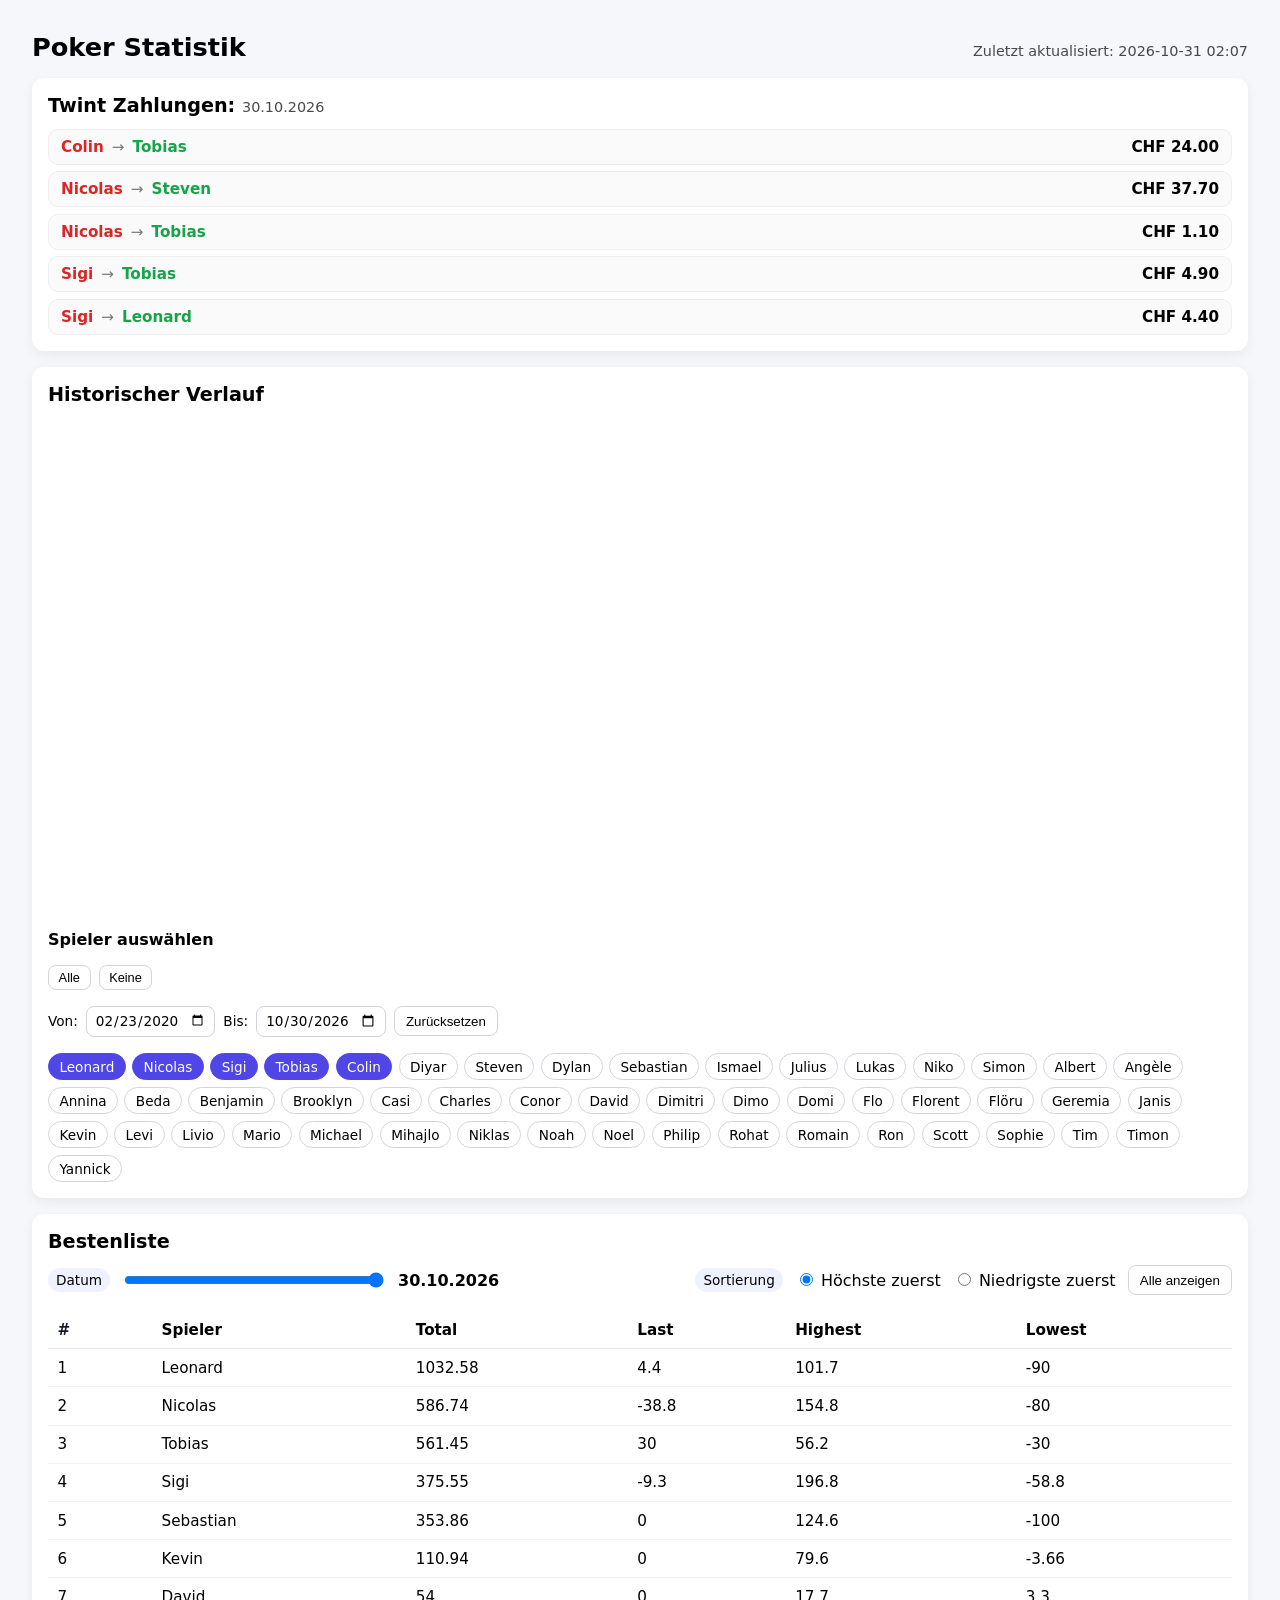
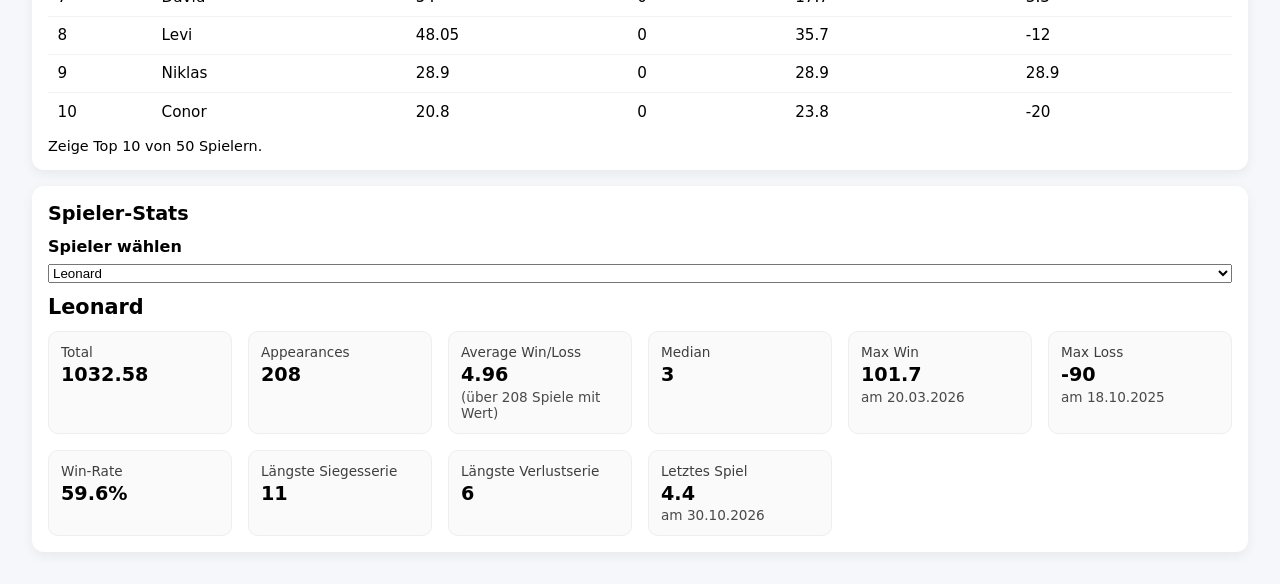
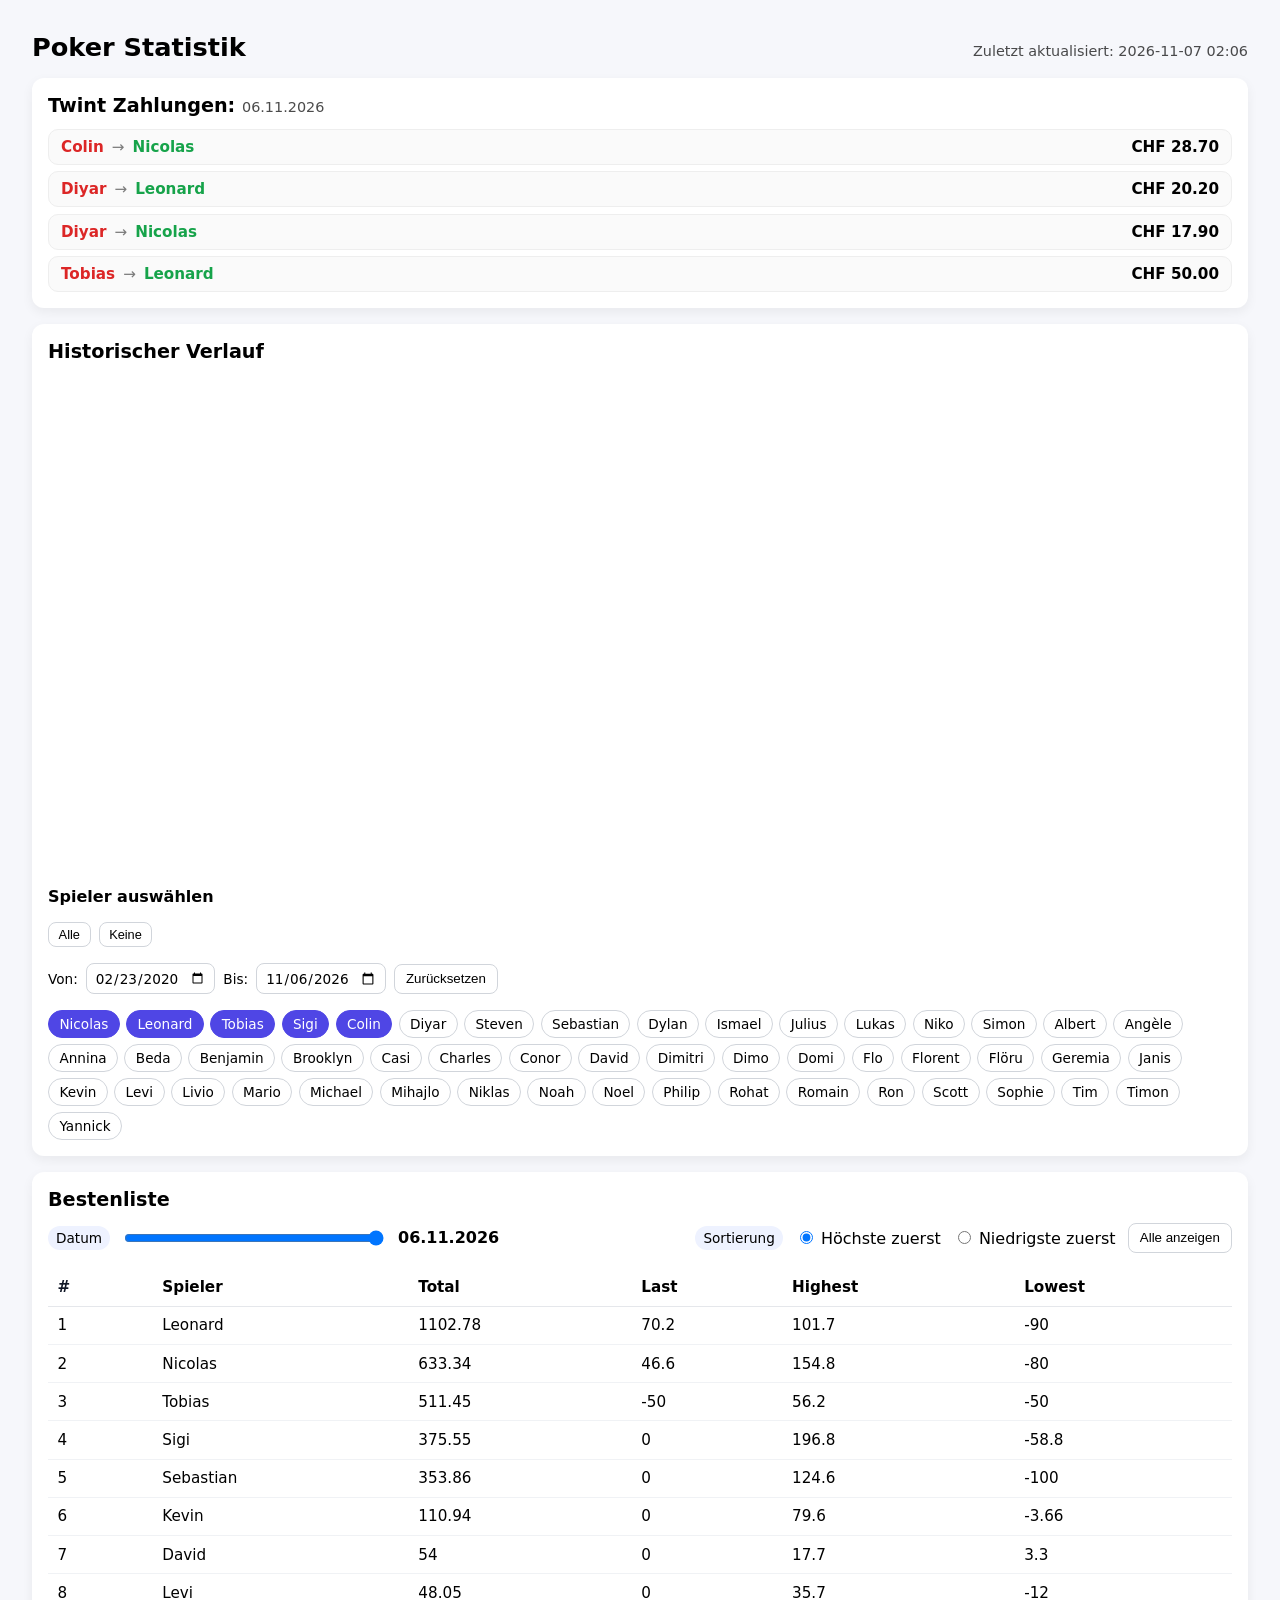
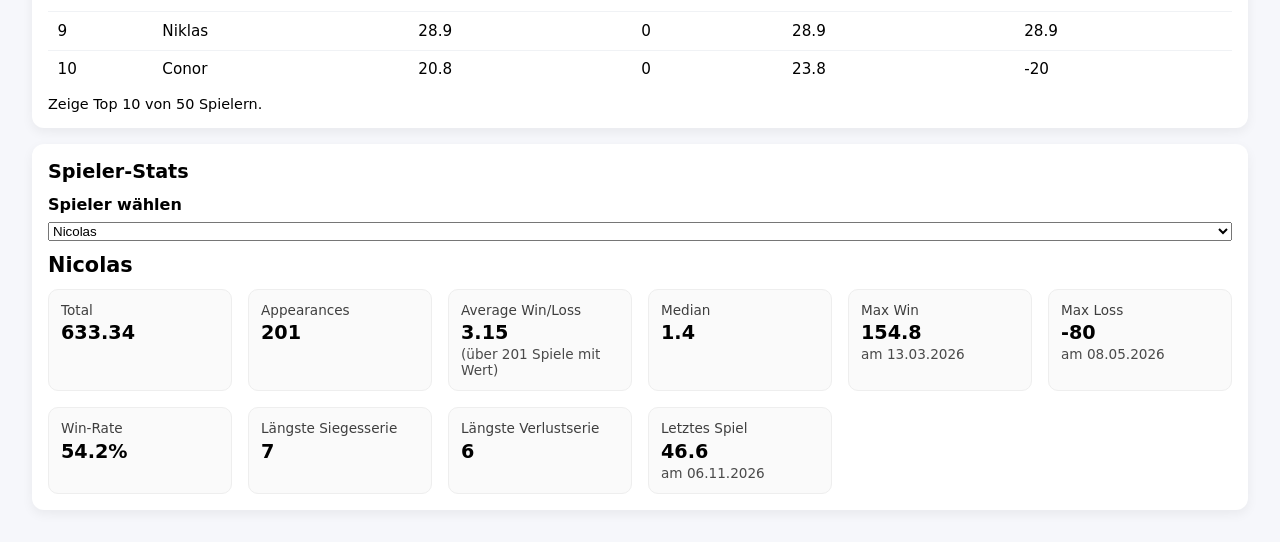
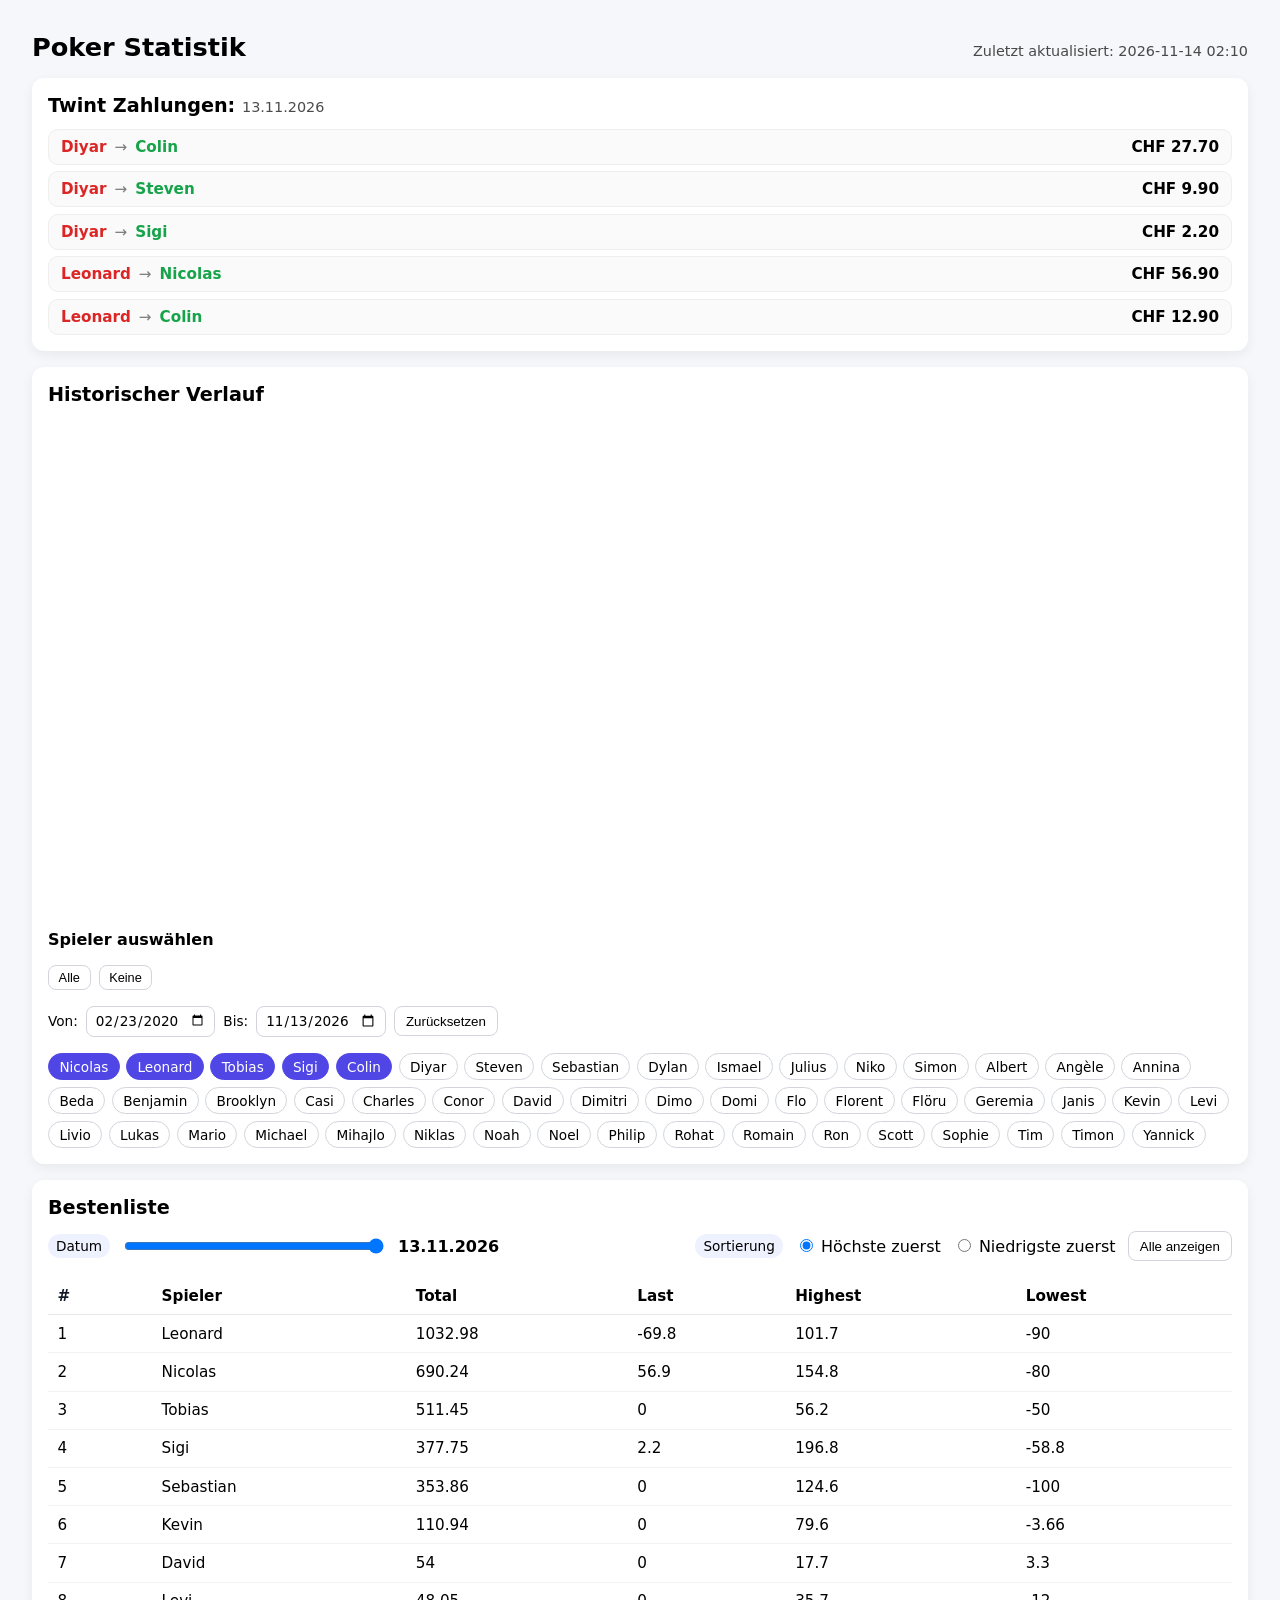
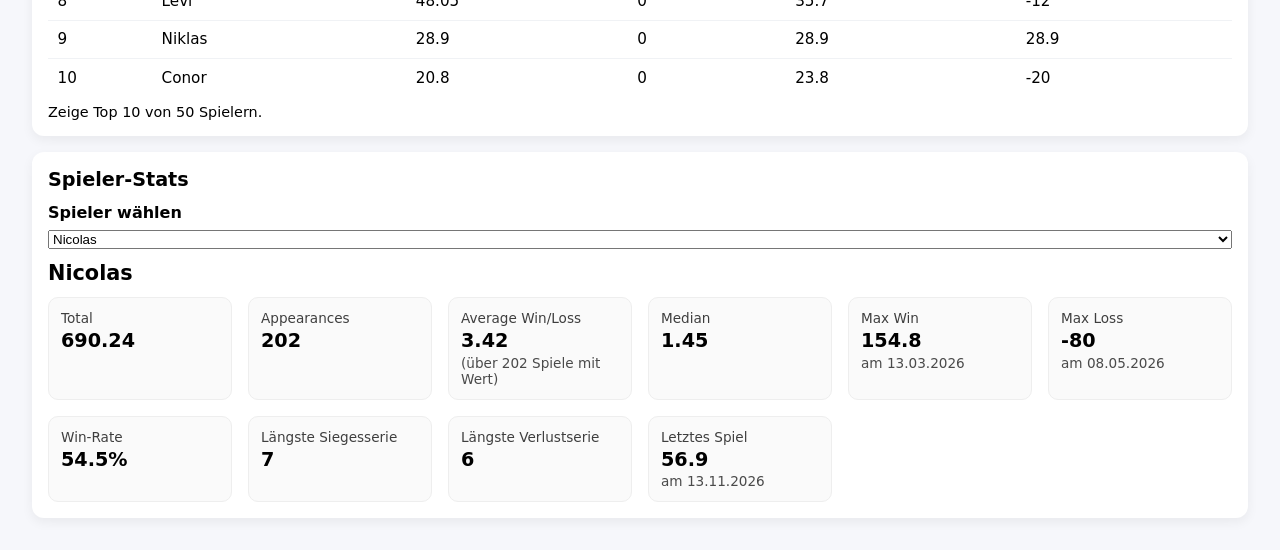
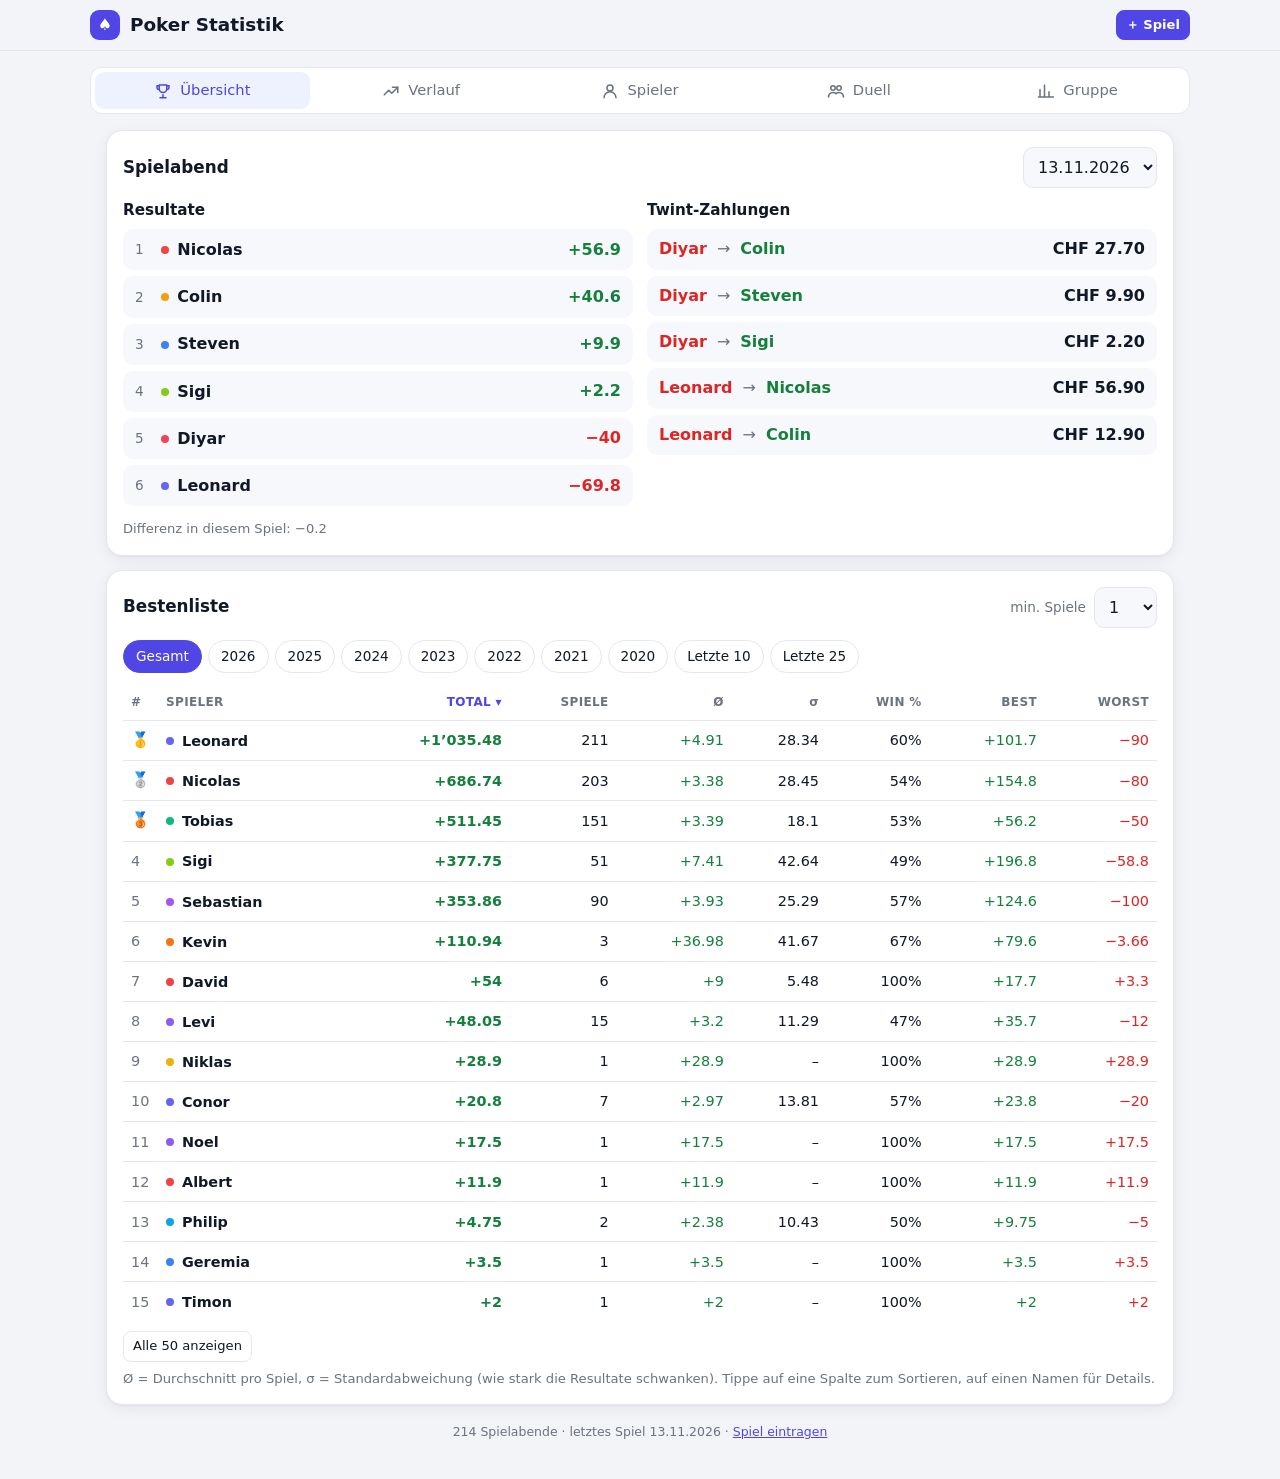
